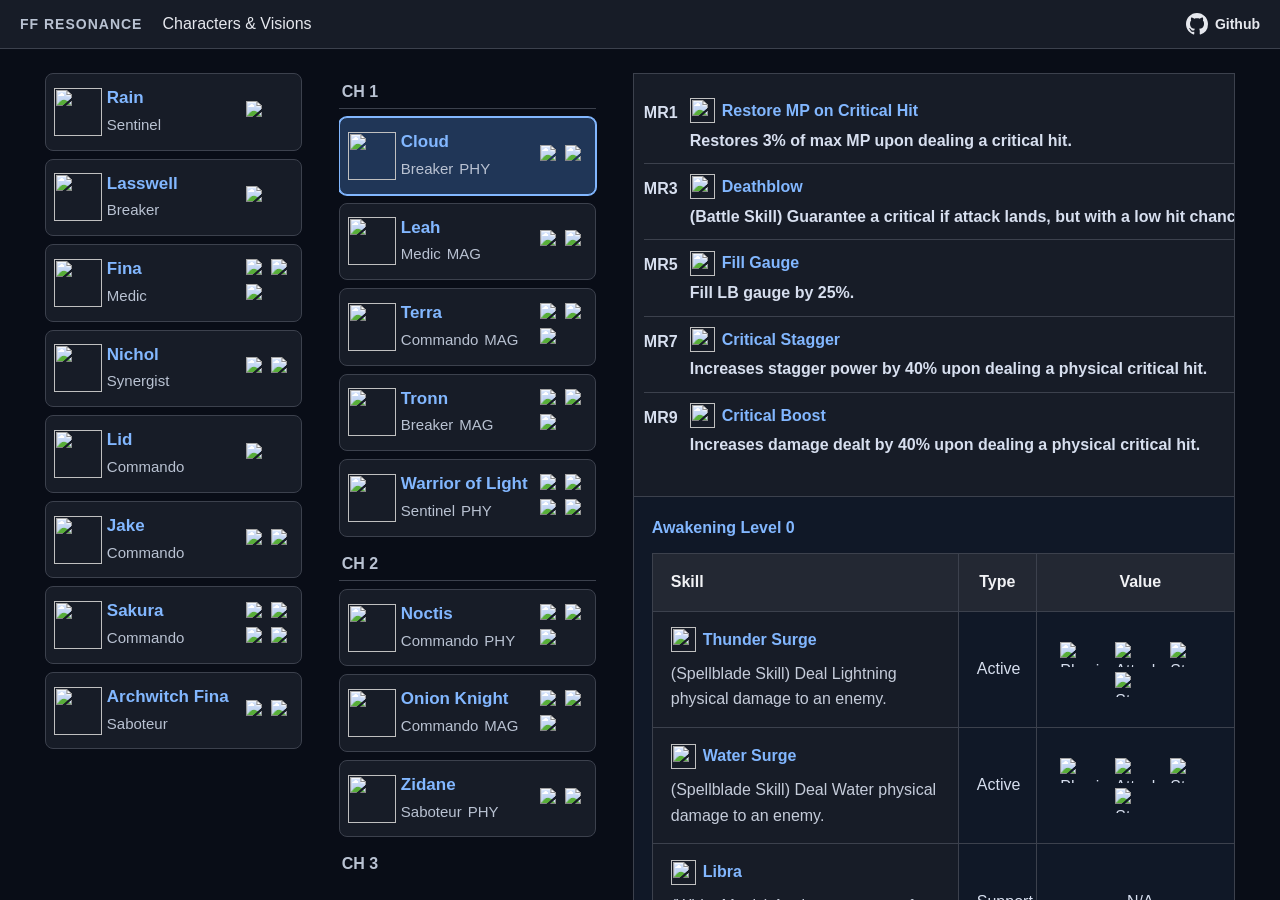
==== index.html @ 569e3e98 "Add files via upload" ====
<!DOCTYPE html><html lang="zh-Hant"><head><meta charset="utf-8"><meta name="viewport" content="width=device-width,initial-scale=1"><title>FF Resonance｜Characters &amp; Visions</title><style>:root{color-scheme:dark}*{box-sizing:border-box}html,body{height:100%;margin:0;background:#090d17;color:#e6e8ee;font:16px/1.5 Arial,"Microsoft JhengHei",sans-serif}body{display:flex;flex-direction:column;overflow:hidden}.page-nav{display:flex;align-items:center;gap:20px;padding:12px 20px;border-bottom:1px solid #3c414d;background:#171c27;flex-shrink:0}.brand{font-size:14px;font-weight:700;letter-spacing:1px;color:#b9c2d2}.page-label{font-size:16px}.github-link{display:inline-flex;align-items:center;gap:7px;margin-left:auto;color:#e6e8ee;text-decoration:none;white-space:nowrap;font-size:14px;font-weight:600}.github-link:hover{color:#fff;text-decoration:underline}.github-link:focus-visible{outline:2px solid #a9c7ff;outline-offset:5px;border-radius:3px}.github-link svg{width:22px;height:22px;flex-shrink:0}@media(max-width:480px){.page-nav{gap:10px;padding:10px 12px}.brand{font-size:11px}.page-label{font-size:12px}.github-link{font-size:12px;gap:5px}}.page-content{flex:1;min-height:0}.page-frame{display:block;width:100%;height:100%;border:0}</style></head><body><nav class="page-nav" aria-label="頁面標題"><span class="brand">FF RESONANCE</span><span class="page-label">Characters &amp; Visions</span><a class="github-link" href="https://github.com/kaku1130/FF-Resonance" target="_blank" rel="noopener noreferrer"><svg viewBox="0 0 16 16" fill="currentColor" aria-hidden="true" focusable="false"><path d="M8 0C3.58 0 0 3.58 0 8c0 3.54 2.29 6.53 5.47 7.59.4.07.55-.17.55-.38 0-.19-.01-.82-.01-1.49-2.01.37-2.53-.49-2.69-.94-.09-.23-.48-.94-.82-1.13-.28-.15-.68-.52-.01-.53.63-.01 1.08.58 1.23.82.72 1.21 1.87.87 2.33.66.07-.52.28-.87.51-1.07-1.78-.2-3.64-.89-3.64-3.95 0-.87.31-1.59.82-2.15-.08-.2-.36-1.02.08-2.12 0 0 .67-.21 2.2.82.64-.18 1.32-.27 2-.27s1.36.09 2 .27c1.53-1.04 2.2-.82 2.2-.82.44 1.1.16 1.92.08 2.12.51.56.82 1.27.82 2.15 0 3.07-1.87 3.75-3.65 3.95.29.25.54.73.54 1.48 0 1.07-.01 1.93-.01 2.2 0 .21.15.46.55.38A8.013 8.013 0 0 0 16 8c0-4.42-3.58-8-8-8z"/></svg><span>Github</span></a></nav><main class="page-content"><iframe class="page-frame" title="Characters &amp; Visions" srcdoc="&lt;!DOCTYPE html&gt;
&lt;html lang=&quot;zh-Hant&quot;&gt;
&lt;head&gt;
  &lt;meta charset=&quot;utf-8&quot;&gt;
  &lt;meta name=&quot;viewport&quot; content=&quot;width=device-width, initial-scale=1&quot;&gt;
  &lt;title&gt;Visions&lt;/title&gt;
  &lt;style&gt;
    :root { color-scheme: dark; --bg: #090d17; --panel: #171c27; --line: #3c414d; --text: #e6e8ee; --blue: #82b7ff; }
    * { box-sizing: border-box; }
    body { margin: 0; padding: 0 20px 48px; font: 15px/1.65 Arial, &quot;Microsoft JhengHei&quot;, sans-serif; color: var(--text); background: var(--bg); }
    body::before { content: &quot;FINAL FANTASY RESONANCE&quot;; display: block; margin: 0 -20px 32px; padding: 15px max(20px, calc((100vw - 1000px) / 2)); border-bottom: 1px solid var(--line); font-size: 13px; font-weight: 700; letter-spacing: 1.5px; color: #c2c9d7; }
    main { max-width: 1000px; margin: auto; }
    h1 { font-size: 30px; line-height: 1.3; margin: 0 0 28px; color: #f4f5f8; }
    h2 { margin: 0 0 20px; padding: 10px 12px; font-size: 20px; border-bottom: 2px solid #446bcb; background: linear-gradient(90deg, #202838, #101521); }
    .table-wrap { overflow-x: auto; border: 1px solid var(--line); }
    table { width: 100%; border-collapse: collapse; text-align: left; }
    th, td { padding: 15px 18px; border-right: 1px solid var(--line); border-bottom: 1px solid var(--line); }
    th { background: #232833; color: #f1f2f5; font-weight: 700; text-align: center; }
    td:first-child { background: var(--panel); font-weight: 700; width: 24%; }
    td:nth-child(2) { width: 17%; }
    td:last-child { text-align: center; color: #d7dfef; }
    th:last-child, td:last-child { border-right: 0; white-space: nowrap; }
    tbody tr:last-child td { border-bottom: 0; }
    tbody tr:hover td { background: #1e293d; }
    a { color: var(--blue); text-decoration: none; text-underline-offset: 3px; }
    a:hover { text-decoration: underline; color: #bad7ff; }
    a:focus-visible { outline: 2px solid var(--blue); outline-offset: 4px; }
    @media (max-width: 640px) { body { padding-right: 14px; padding-left: 14px; } body::before { margin-right: -14px; margin-left: -14px; font-size: 11px; } h1 { font-size: 26px; } th, td { padding: 12px; } table { min-width: 650px; } }
    .elements { display: flex; flex-wrap: wrap; gap: 8px 14px; }
    .element { display: inline-flex; align-items: center; gap: 5px; white-space: nowrap; }
    .element img { width: 24px; height: 24px; object-fit: contain; }
    .vision { display: inline-flex; align-items: center; gap: 12px; }
    .vision-icon { width: 48px; height: 48px; object-fit: contain; flex: 0 0 48px; }

    .mastery-section { margin-top: 36px; }
    .mastery-section h2 { margin-bottom: 18px; }
    .mastery { margin: 12px 0; border: 1px solid var(--line); background: var(--bg); }
    .mastery summary { padding: 14px 18px; cursor: pointer; font-weight: 700; background: var(--panel); color: var(--blue); }
    .mastery summary span { color: #b9c2d2; font-size: 12px; margin-left: 12px; font-weight: 400; }
    .mastery[open] summary { border-bottom: 1px solid var(--line); }
    .mastery .table-wrap { border: 0; }
    .mastery-table td:first-child { width: 12%; white-space: nowrap; text-align: center; }
    .mastery-table td:nth-child(2) { width: 73%; }
    .mastery-table td:last-child { width: 15%; }
    .mastery-table tbody tr td { border-top: 0; }
    .mastery-table tbody tr:hover td { background: #1e293d; }
    @media (max-width: 640px) { .mastery summary span { display: block; margin-left: 18px; } .mastery-table { min-width: 560px; } }
    .vision-copy { display: flex; flex-direction: column; gap: 4px; }
    .vision-description { color: #b9c2d2; font-size: 12px; line-height: 1.5; font-weight: 400; }
    .role-copy { display: flex; flex-direction: column; gap: 4px; }

    .mastery-trigger, .panel-close { border: 1px solid #5274b0; border-radius: 4px; background: #1c2b46; color: var(--blue); padding: 8px 12px; font: inherit; cursor: pointer; }
    .mastery-trigger:hover, .panel-close:hover { background: #2b4168; }
    .mastery-trigger:focus-visible, .panel-close:focus-visible { outline: 2px solid var(--blue); outline-offset: 3px; }
    .chapter-start &gt; td { border-top: 2px solid #5879bd; }
    .mastery-row[hidden] { display: none; }
    .mastery-row &gt; td { padding: 18px; background: #101827; white-space: normal; text-align: left; }
    .inline-mastery h3 { margin: 0 0 12px; font-size: 16px; color: var(--blue); }
    .inline-mastery .mastery-table { min-width: 560px; }
    .inline-mastery .mastery-table td { font-weight: 400; }
    .inline-mastery .mastery-table td:first-child { font-weight: 700; }
    .vision-row:has(.mastery-trigger[aria-expanded=&quot;true&quot;]) &gt; td { background: #1c2940; }
    .mastery-table td:nth-child(2) &gt; a { display: block; margin-bottom: 4px; font-weight: 700; }

    .skills-trigger { border: 1px solid #5274b0; border-radius: 4px; background: #1c2b46; color: var(--blue); padding: 8px 12px; font: inherit; cursor: pointer; white-space: nowrap; }
    .skills-trigger:hover { background: #2b4168; }
    .skills-trigger:focus-visible { outline: 2px solid var(--blue); outline-offset: 3px; }
    .skills-row[hidden] { display: none; }
    .skills-row &gt; td { padding: 18px; background: #101827; text-align: left; white-space: normal; }
    .awakening-level + .awakening-level { margin-top: 24px; }
    .awakening-level h4 { margin: 0 0 12px; color: var(--blue); font-size: 16px; }
    .skills-table { min-width: 650px; table-layout: fixed; }
    .skills-table th:first-child, .skills-table td:first-child { width: 47%; text-align: left; }
    .skills-table th:nth-child(2), .skills-table td:nth-child(2) { width: 12%; text-align: center; }
    .skills-table th:nth-child(3) { width: 32%; }
    .skills-table th:last-child { width: 9%; }
    .skills-table td { font-weight: 400; white-space: normal; }
    .skills-table td:first-child &gt; a { display: block; font-weight: 700; margin-bottom: 4px; }
    .skill-description { color: #c5ccda; font-size: 13px; line-height: 1.6; }
    .skill-values { display: flex; align-items: center; justify-content: center; gap: 5px; flex-wrap: wrap; }
    .skill-value-icon { max-width: 50px; max-height: 25px; object-fit: contain; }
    .skills-table tbody tr td { border-top: 0; }
    .vision-row:has(.skills-trigger[aria-expanded=&quot;true&quot;]) &gt; td { background: #1c2940; }
    .skills-table td:first-child &gt; a { display: inline-flex; align-items: center; gap: 7px; }
    .skill-icon { width: 25px; height: 25px; object-fit: contain; flex: 0 0 25px; }
    .mastery-table td:nth-child(2) &gt; a { display: flex; align-items: center; gap: 7px; }
    .mr-skill-icon { width: 25px; height: 25px; object-fit: contain; flex: 0 0 25px; }
    .mastery-trigger { white-space: nowrap; }
    .tooltip-target { position: relative; display: inline-flex; align-items: center; cursor: help; }
    .tooltip { position: absolute; z-index: 20; bottom: calc(100% + 10px); left: 50%; transform: translateX(-50%); width: max-content; max-width: 280px; padding: 10px 14px; border: 1px solid #6689c5; border-radius: 6px; background: #24324b; color: #f4f7ff; font-size: 16px; line-height: 1.6; font-weight: 400; text-align: left; white-space: normal; box-shadow: 0 6px 20px #0008; visibility: hidden; opacity: 0; pointer-events: none; }
    .tooltip-target:hover &gt; .tooltip, .tooltip-target:focus &gt; .tooltip { visibility: visible; opacity: 1; }
    .tooltip-target:focus-visible { outline: 2px solid var(--blue); outline-offset: 4px; }
    .tooltip-target:hover &gt; .tooltip, .tooltip-target:focus &gt; .tooltip { visibility: hidden; opacity: 0; }
    .floating-tooltip { position: fixed; z-index: 100; max-width: min(280px, calc(100vw - 24px)); padding: 10px 14px; border: 1px solid #6689c5; border-radius: 6px; background: #24324b; color: #f4f7ff; font: 16px/1.6 Arial, &quot;Microsoft JhengHei&quot;, sans-serif; box-shadow: 0 6px 20px #0008; pointer-events: none; }
    .mr9-summary { min-width: 190px; max-width: 280px; margin-bottom: 12px; font-size: 13px; line-height: 1.6; white-space: normal; }
    .mr9-summary &gt; strong { font-size: 13px; color: #d7dfef; }
    .mr9-summary &gt; a { display: flex; align-items: center; gap: 7px; margin: 5px 0; font-weight: 700; }
    .vision-row &gt; td:nth-child(5) { text-align: left; }
    .vision-row &gt; td:first-child, .vision-row &gt; td:nth-child(2) { width: 1%; white-space: nowrap; }
    .vision-row .vision, .vision-row .vision-name, .vision-row .role-tooltip { white-space: nowrap; }
    .vision-row &gt; td:nth-child(5) { text-align: center; width: 1%; white-space: nowrap; }
    .vision-row &gt; td:nth-child(6) { text-align: left; }
    .mr9-summary { margin-bottom: 0; }
    .vision-row &gt; td:nth-child(5) { text-align: left; width: auto; white-space: normal; }
    .vision-row &gt; td:nth-child(6) { text-align: center; }
    .mr-summaries { min-width: 260px; max-width: 400px; margin-bottom: 14px; }
    .mr-summary { display: grid; grid-template-columns: 38px minmax(0, 1fr); gap: 8px; padding: 10px 0; font-size: 13px; line-height: 1.6; }
    .mr-summary + .mr-summary { border-top: 1px solid var(--line); }
    .mr-label { color: #d7dfef; padding-top: 2px; }
    .mr-summary-content &gt; a { display: flex; align-items: center; gap: 7px; margin-bottom: 4px; font-weight: 700; }
    .vision-row &gt; td:first-child { width: 1%; padding: 14px 10px; text-align: center; white-space: normal; }
    .vision-row .vision { flex-direction: column; gap: 6px; width: 100px; white-space: normal; text-align: center; }
    .vision-row .vision-name { white-space: normal; overflow-wrap: normal; line-height: 1.4; }
    .vision-row &gt; td:nth-child(5) { width: 100%; }
    .mr-summaries { max-width: none; }
    .vision-role { margin-top: 7px; color: #c1cbe0; font-size: 13px; text-align: center; }
    .vision-row &gt; td:nth-child(2) { width: auto; white-space: normal; }
    .vision-row &gt; td:nth-child(3) { width: 1%; white-space: nowrap; text-align: center; }
    .vision-row &gt; td:nth-child(4) { width: 100%; white-space: normal; text-align: left; }
    .vision-row &gt; td:nth-child(5) { width: 1%; white-space: nowrap; text-align: center; }
    main &gt; .table-wrap { overflow: visible; }
    main &gt; .table-wrap &gt; table &gt; thead { position: sticky; top: 0; z-index: 30; }
    main &gt; .table-wrap &gt; table &gt; thead &gt; tr &gt; th { box-shadow: 0 1px 0 var(--line); }
    .vision-row &gt; td:nth-child(2) { text-align: center; }
    .vision-row &gt; td:nth-child(2) .elements { justify-content: center; }
    .vision-row &gt; td:nth-child(2) { width: 1%; white-space: nowrap; }
    .vision-row &gt; td:nth-child(2) .elements { flex-wrap: nowrap; width: max-content; margin-inline: auto; }
    body { font-size: 17px; }
    main { width: 80%; max-width: none; }
    h1 { font-size: 34px; }
    .vision-role { font-size: 15px; }
    .mr-summary, .mr-label, .mr9-summary { font-size: 16px; }
    .skill-description { font-size: 16px; }
    .inline-mastery h3, .awakening-level h4 { font-size: 19px; }
    .floating-tooltip, .tooltip { font-size: 18px; }
    @media (max-width: 640px) { main { width: 100%; } h1 { font-size: 30px; } }
    body, h1, h2, h3, h4, th, td, button, .vision-role, .vision-description,
    .mr-summary, .mr-label, .mr9-summary, .skill-description,
    .inline-mastery h3, .awakening-level h4, .floating-tooltip, .tooltip { font-size: 16px; }
    body::before { font-size: 16px; }
    body::before { display: none; }
    main { padding-top: 20px; }
  /* Combine element icons and the skills toggle in one column. */
.vision-row &gt; td:nth-child(2){width:1%;white-space:nowrap;text-align:center}
.vision-row &gt; td:nth-child(2) .skills-trigger{display:block;margin:10px auto 0}
.vision-row &gt; td:nth-child(3){width:100%;white-space:normal;text-align:left}
.vision-row &gt; td:nth-child(4){width:1%;white-space:nowrap;text-align:center}
.vision-identity{display:grid;grid-template-columns:48px minmax(0,1fr);column-gap:12px;row-gap:4px;align-items:center;min-width:200px}
.vision-identity .vision{display:contents}
.vision-identity .vision-icon{grid-column:1;grid-row:1 / 3;align-self:center}
.vision-identity .vision-copy{grid-column:2;grid-row:1;align-self:end}
.vision-identity .vision-role{grid-column:2;grid-row:2;align-self:start;text-align:left;margin:0}
.vision-row &gt; td:first-child{width:240px;min-width:240px;white-space:nowrap}
.vision-row &gt; td:nth-child(3){width:auto;white-space:normal;text-align:left}
/* Align both text lines to the same left edge beside the portrait. */
.vision-identity .vision-copy,.vision-identity .vision-role{justify-self:stretch;text-align:left;margin-left:0;padding-left:0}
.vision-identity .vision-copy{align-items:flex-start}
.vision-identity .vision-name,.vision-identity .role-tooltip{display:block;text-align:left;margin-left:0;padding-left:0}
/* Show Resonance damage type beneath the name and role. */
.vision-identity .vision-icon{grid-row:1 / 4}
.vision-identity .vision-damage-type{grid-column:2;grid-row:3;justify-self:start;text-align:left;font-size:13px;font-weight:700;line-height:1.4;color:#b9c2d2}
/* Every Vision selector beside the selected Vision&#39;s existing data. */
[hidden]{display:none!important}
.visions-layout{display:grid;grid-template-columns:270px minmax(0,1fr);gap:24px;align-items:start;width:90%;padding-top:24px}
.visions-sidebar{position:sticky;top:24px;max-height:80vh;overflow-y:auto;padding-right:8px}
.visions-sidebar h2{margin:0 0 14px;font-size:20px}
.vision-options{display:grid;gap:8px}
.vision-option{display:flex;align-items:center;gap:12px;width:100%;padding:10px;border:1px solid var(--line);border-radius:8px;background:#171c27;color:var(--text);text-align:left;cursor:pointer;font:inherit}
.vision-option img{width:48px;height:48px;object-fit:contain;flex:0 0 48px}
.vision-option-copy{display:flex;flex-direction:column;gap:3px;min-width:0}
.vision-option-name{font-size:16px;font-weight:700}
.vision-option-meta{font-size:12px;color:#b9c2d2}
.vision-option:hover{background:#24324a}
.vision-option[aria-pressed=&quot;true&quot;]{background:#203657;border-color:#82b7ff;box-shadow:0 0 0 1px #82b7ff}
.vision-option:focus-visible{outline:2px solid #82b7ff;outline-offset:2px}
.visions-layout &gt; .table-wrap{min-width:0;height:80vh;overflow:auto;isolation:isolate}
.visions-layout &gt; .table-wrap &gt; table &gt; thead{position:sticky;top:0;z-index:30}
.visions-layout .chapter-start &gt; td{border-top:1px solid var(--line)}
@media(max-width:900px){.visions-layout{width:96%;grid-template-columns:220px minmax(0,1fr);gap:16px}.vision-option{gap:8px;padding:8px}.vision-option-name{font-size:14px}}
@media(max-width:600px){.visions-layout{grid-template-columns:minmax(0,1fr)}.visions-sidebar{position:static;max-height:240px}.vision-options{grid-template-columns:repeat(2,minmax(0,1fr))}.vision-option{min-width:0}.vision-option-name{overflow-wrap:anywhere}.vision-option-meta{font-size:11px}}
/* Compact icon-and-name roster, sized to fit all 26 choices. */
.visions-layout{grid-template-columns:340px minmax(0,1fr)}
.visions-sidebar{max-height:none;overflow:visible;padding-right:0}
.visions-sidebar h2{margin-bottom:10px;font-size:18px}
.vision-options{grid-template-columns:repeat(2,minmax(0,1fr));gap:5px}
.vision-option{min-width:0;min-height:0;height:clamp(30px,calc((100dvh - 112px) / 13 - 5px),48px);padding:4px 6px;gap:6px;border-radius:5px}
.vision-option img{width:28px;height:28px;flex:0 0 28px}
.vision-option-copy{min-width:0}
.vision-option-name{font-size:12px;line-height:1.2;overflow-wrap:normal}
@media(max-width:1100px){.visions-layout{width:96%;grid-template-columns:300px minmax(0,1fr);gap:16px}.vision-option{padding:3px 4px;gap:5px}.vision-option img{width:24px;height:24px;flex-basis:24px}.vision-option-name{font-size:11px}}
@media(max-height:600px) and (min-width:901px){.visions-layout{grid-template-columns:450px minmax(0,1fr)}.vision-options{grid-template-columns:repeat(3,minmax(0,1fr))}.vision-option{height:clamp(28px,calc((100dvh - 112px) / 9 - 5px),42px)}}
@media(max-width:600px){.visions-layout{grid-template-columns:minmax(0,1fr)}.visions-sidebar{position:static;max-height:none;overflow:visible}.vision-options{grid-template-columns:repeat(3,minmax(0,1fr))}.vision-option{height:38px}.vision-option img{width:22px;height:22px;flex-basis:22px}.vision-option-name{font-size:10px;overflow-wrap:anywhere}}

/* Copy each Vision&#39;s skill icons beneath its name in the compact menu. */
.vision-option-copy{gap:3px}.vision-option-skill-icons{display:flex;align-items:center;gap:3px;flex-wrap:nowrap;min-height:14px}.vision-option .vision-option-skill-icons img{width:14px;height:14px;flex:0 0 14px;object-fit:contain}.vision-option{height:clamp(38px,calc((100dvh - 92px) / 13 - 5px),50px)}@media(max-width:600px){.vision-option{height:44px}.vision-option .vision-option-skill-icons img{width:12px;height:12px;flex-basis:12px}}

/* Group Vision choices by their recorded chapter number. */
.visions-layout{grid-template-columns:420px minmax(0,1fr)}.vision-options{grid-template-columns:repeat(3,minmax(0,1fr));gap:4px}.vision-chapter-heading{grid-column:1 / -1;margin:3px 0 0;padding:1px 3px;font-size:11px;line-height:1.3;color:#b9c2d2;border-bottom:1px solid var(--line)}.vision-option{height:clamp(34px,calc((100dvh - 230px) / 10 - 4px),44px);padding:3px 4px;gap:5px}.vision-option&gt;img{width:22px;height:22px;flex-basis:22px}.vision-option-name{font-size:11px;line-height:1.15}.vision-option-copy{gap:2px}.vision-option-skill-icons{min-height:11px;gap:2px}.vision-option .vision-option-skill-icons img{width:11px;height:11px;flex-basis:11px}@media(max-width:1100px){.visions-layout{grid-template-columns:350px minmax(0,1fr)}.vision-option-name{font-size:10px}.vision-option&gt;img{width:20px;height:20px;flex-basis:20px}}@media(max-width:600px){.visions-layout{grid-template-columns:minmax(0,1fr)}.vision-option{height:42px}}

/* Alphabetical Vision menu carries the identity previously shown in the table. */
.vision-options{grid-template-columns:repeat(3,minmax(0,1fr));gap:5px}.vision-option{height:clamp(48px,calc((100dvh - 72px) / 9 - 5px),62px);padding:4px;gap:5px}.vision-option-copy{gap:3px}.vision-option-name{color:#82b7ff;font-size:12px;line-height:1.2;text-decoration:none}.vision-option-name:hover{text-decoration:underline}.vision-option-details{display:flex;align-items:center;flex-wrap:wrap;gap:2px 5px;font-size:10px;line-height:1.2;color:#b9c2d2}.vision-option-skill-icons{min-height:11px}.vision-row&gt;td:first-child{width:1%;min-width:0;white-space:nowrap;text-align:center}.vision-row&gt;td:first-child .elements{justify-content:center;flex-wrap:nowrap;width:max-content;margin-inline:auto}.vision-row&gt;td:first-child .skills-trigger{display:block;margin:10px auto 0}.vision-row&gt;td:nth-child(2){width:auto;min-width:0;white-space:normal;text-align:left}@media(max-width:1100px){.vision-option-name{font-size:11px}.vision-option-details{font-size:9px}}@media(max-width:600px){.vision-option{height:58px}}

/* Static character reference beside the interactive Vision selector. */
.visions-layout{grid-template-columns:220px 420px minmax(0,1fr);width:96%;gap:18px}.static-characters-sidebar{position:sticky;top:24px;min-width:0}.static-character-options{display:grid;gap:8px}.static-character-option{display:grid;grid-template-columns:36px minmax(0,1fr) auto;align-items:center;gap:7px;padding:10px 7px;border:1px solid var(--line);border-radius:8px;background:#171c27;color:var(--text);cursor:default}.static-character-option&gt;img{width:36px;height:36px;object-fit:contain}.static-character-option .character-copy{display:flex;flex-direction:column;gap:3px;min-width:0}.static-character-option .character-name{font-size:14px;font-weight:700;color:var(--text);line-height:1.3}.static-character-option .character-role{font-size:11px;color:#b9c2d2}.static-character-option .option-active-skills{display:grid;grid-template-columns:repeat(2,18px);gap:3px}.static-character-option .option-skill-icon{width:18px;height:18px;object-fit:contain}@media(max-width:1300px){.visions-layout{grid-template-columns:190px 350px minmax(0,1fr);gap:12px}.static-character-option{grid-template-columns:28px minmax(0,1fr) auto;gap:5px;padding:8px 5px}.static-character-option&gt;img{width:28px;height:28px}.static-character-option .character-name{font-size:12px}.static-character-option .option-active-skills{grid-template-columns:repeat(2,14px)}.static-character-option .option-skill-icon{width:14px;height:14px}}@media(max-width:900px){.visions-layout{grid-template-columns:170px minmax(0,1fr)}.static-characters-sidebar{grid-column:1;grid-row:1 / 3}.visions-sidebar{grid-column:2;position:static}.visions-layout&gt;.table-wrap{grid-column:2}.vision-options{grid-template-columns:repeat(3,minmax(0,1fr))}}@media(max-width:600px){.visions-layout{grid-template-columns:minmax(0,1fr)}.static-characters-sidebar{position:static;grid-column:auto;grid-row:auto}.static-character-options{grid-template-columns:repeat(2,minmax(0,1fr))}.visions-sidebar,.visions-layout&gt;.table-wrap{grid-column:auto}}

/* Chapter groups, alphabetically ordered within each group. */
.vision-chapter-heading{grid-column:1 / -1;margin:3px 0 0;padding:1px 3px;font-size:11px;line-height:1.3;color:#b9c2d2;border-bottom:1px solid var(--line)}.vision-option{height:clamp(46px,calc((100dvh - 235px) / 10 - 4px),56px)}

/* Two options per row and content-sized detail table. */
.vision-options{grid-template-columns:repeat(2,minmax(0,1fr))}.visions-layout&gt;.table-wrap{height:auto;max-height:none;overflow:auto;align-self:start}
/* Scroll the Vision selector independently without moving the details. */
.visions-layout&gt;.visions-sidebar{position:sticky;top:24px;max-height:calc(100dvh - 48px);overflow-y:auto;overflow-x:hidden;overscroll-behavior-y:contain;scrollbar-gutter:stable;padding-right:6px}
@media(max-width:600px){.visions-layout&gt;.visions-sidebar{position:static;max-height:50dvh}}
.visions-layout .vision-options{grid-template-columns:minmax(0,1fr)}
/* Match both reference menus to the detail table&#39;s 16px text. */
.visions-layout .static-character-option .character-name,.visions-layout .static-character-option .character-role,.visions-layout .vision-option-name,.visions-layout .vision-option-details,.visions-layout .vision-chapter-heading{font-size:16px;line-height:1.5}
.visions-layout .static-character-option,.visions-layout .vision-option{height:auto;min-height:64px;padding:8px}
.visions-layout .vision-option-copy{gap:4px}
.visions-layout .vision-option-name{overflow-wrap:anywhere}
.visions-layout .vision-chapter-heading{padding:4px 3px}/* Put menu artwork to the right; match table portrait/skill icon sizes. */
.visions-layout .static-character-option,.visions-layout .vision-option{display:grid;grid-template-columns:minmax(0,1fr) 25px auto;gap:6px;align-items:center}
.visions-layout .static-character-option .character-copy{grid-column:1;grid-row:1;min-width:0}
.visions-layout .static-character-option&gt;img{grid-column:2;grid-row:1;width:25px;height:25px;object-fit:contain}
.visions-layout .static-character-option .option-active-skills{grid-column:3;grid-row:1;display:grid;grid-template-columns:repeat(2,24px);gap:3px}
.visions-layout .static-character-option .option-skill-icon{width:24px;height:24px;object-fit:contain}
.visions-layout .vision-option-copy{display:contents}
.visions-layout .vision-option-name{grid-column:1;grid-row:1;min-width:0}
.visions-layout .vision-option-details{grid-column:1;grid-row:2}
.visions-layout .vision-option&gt;img{grid-column:2;grid-row:1 / 3;width:25px;height:25px;object-fit:contain}
.visions-layout .vision-option-skill-icons{grid-column:3;grid-row:1 / 3;display:grid;grid-template-columns:repeat(2,24px);gap:3px;align-items:center}
.visions-layout .vision-option .vision-option-skill-icons img{width:24px;height:24px;object-fit:contain;flex-basis:24px}
/* Restore Vision portraits on the left and show two choices per row. */
.visions-layout .vision-options{grid-template-columns:repeat(2,minmax(0,1fr))}.visions-layout .vision-option{grid-template-columns:25px minmax(0,1fr);gap:4px 7px;min-height:86px}.visions-layout .vision-option&gt;img{grid-column:1;grid-row:1 / 4}.visions-layout .vision-option-name{grid-column:2;grid-row:1}.visions-layout .vision-option-details{grid-column:2;grid-row:2}.visions-layout .vision-option-skill-icons{grid-column:2;grid-row:3;display:flex;flex-wrap:wrap;gap:3px}.vision-row&gt;td:first-child{width:auto;min-width:0;white-space:normal;text-align:left}.vision-skills-control{margin-top:12px}.vision-skills-control .skills-trigger{display:inline-block;margin:0}
/* Restore the Characters page&#39;s portrait / text / skill-icons arrangement. */
.visions-layout .static-character-option{grid-template-columns:36px minmax(0,1fr) auto;gap:7px}
.visions-layout .static-character-option&gt;img{grid-column:1;grid-row:1;width:36px;height:36px;object-fit:contain}
.visions-layout .static-character-option .character-copy{grid-column:2;grid-row:1;display:flex;flex-direction:column;gap:3px;min-width:0}
.visions-layout .static-character-option .option-active-skills{grid-column:3;grid-row:1}/* Match the Characters menu&#39;s exact dimensions and typography, without actions. */
.visions-layout{grid-template-columns:280px 420px minmax(0,1fr)}
.visions-layout .static-characters-sidebar{position:sticky;top:24px;max-height:calc(100vh - 48px);overflow-y:auto;padding:0 8px 0 0;scrollbar-gutter:stable}
.visions-layout .static-character-options{display:grid;grid-template-columns:1fr;gap:8px}
.visions-layout .static-character-option{display:grid;grid-template-columns:44px minmax(0,1fr) auto;align-items:center;gap:9px;padding:12px 8px;border:1px solid #3c414d;border-radius:8px;background:#171c27;color:#e6e8ee;text-align:left;font:15px/1.65 Arial,&quot;Microsoft JhengHei&quot;,sans-serif;height:100%;min-height:0;cursor:default}
.visions-layout .static-character-option&gt;img{grid-column:1;grid-row:1;width:48px;height:48px;object-fit:contain}
.visions-layout .static-character-option .character-copy{grid-column:2;grid-row:1;display:flex;flex-direction:column;gap:3px;min-width:0}
.visions-layout .static-character-option .character-name{font-size:17px;font-weight:700;line-height:1.4;overflow-wrap:anywhere;color:#82b7ff}
.visions-layout .static-character-option .character-role{font-size:15px;line-height:1.65;color:#b9c2d2}
.visions-layout .static-character-option .option-active-skills{grid-column:3;grid-row:1;display:grid;grid-template-columns:repeat(2,22px);justify-content:end;gap:3px;margin:0;width:auto}
.visions-layout .static-character-option .option-skill-icon{width:22px;height:22px;object-fit:contain;flex:0 0 22px}
@media(max-width:1300px){.visions-layout{grid-template-columns:280px 350px minmax(0,1fr)}}
@media(max-width:900px){.visions-layout{grid-template-columns:240px minmax(0,1fr)}.visions-layout .static-characters-sidebar{top:16px;max-height:calc(100vh - 32px)}.visions-layout .static-character-option{grid-template-columns:40px minmax(0,1fr) auto;gap:6px}.visions-layout .static-character-option&gt;img{width:40px;height:40px}.visions-layout .static-character-option .character-name{font-size:16px}.visions-layout .static-character-option .character-role{font-size:14px}}
@media(max-width:700px){.visions-layout .static-character-option{grid-template-columns:32px minmax(0,1fr) auto}.visions-layout .static-character-option .option-active-skills{grid-template-columns:repeat(2,18px)}.visions-layout .static-character-option .option-skill-icon{width:18px;height:18px;flex-basis:18px}}
@media(max-width:600px){.visions-layout{grid-template-columns:minmax(0,1fr)}.visions-layout .static-characters-sidebar{position:static;max-height:none;padding:0}.visions-layout .static-character-options{grid-template-columns:repeat(2,minmax(0,1fr))}}/* Match Vision cards to the adjacent character cards. */
.visions-layout .vision-option{display:grid;grid-template-columns:44px minmax(0,1fr) auto;align-items:center;gap:9px;padding:12px 8px;border:1px solid #3c414d;border-radius:8px;background:#171c27;color:#e6e8ee;text-align:left;font:15px/1.65 Arial,&quot;Microsoft JhengHei&quot;,sans-serif;height:100%;min-height:0;cursor:pointer}
.visions-layout .vision-option&gt;img{grid-column:1;grid-row:1 / 3;width:48px;height:48px;object-fit:contain}
.visions-layout .vision-option-name{grid-column:2;grid-row:1;align-self:end;font-size:17px;font-weight:700;line-height:1.4;color:#82b7ff;overflow-wrap:anywhere}
.visions-layout .vision-option-details{grid-column:2;grid-row:2;align-self:start;display:flex;flex-wrap:wrap;gap:3px 6px;font-size:15px;line-height:1.65;color:#b9c2d2}
.visions-layout .vision-option-skill-icons{grid-column:3;grid-row:1 / 3;display:grid;grid-template-columns:repeat(2,22px);justify-content:end;gap:3px;margin:0;width:auto}
.visions-layout .vision-option .vision-option-skill-icons img{width:22px;height:22px;object-fit:contain;flex:0 0 22px}
.visions-layout .vision-option:hover{background:#24324a}
.visions-layout .vision-option[aria-pressed=&quot;true&quot;]{border-color:#82b7ff;background:#203657;box-shadow:0 0 0 1px #82b7ff}
@media(max-width:900px){.visions-layout .vision-option{grid-template-columns:40px minmax(0,1fr) auto;gap:6px}.visions-layout .vision-option&gt;img{width:40px;height:40px}.visions-layout .vision-option-name{font-size:16px}.visions-layout .vision-option-details{font-size:14px}}
@media(max-width:700px){.visions-layout .vision-option{grid-template-columns:32px minmax(0,1fr) auto}.visions-layout .vision-option-skill-icons{grid-template-columns:repeat(2,18px)}.visions-layout .vision-option .vision-option-skill-icons img{width:18px;height:18px;flex-basis:18px}}
/* Characters and Visions share the right-side detail area. */
.merged-character-detail{display:block;width:100%;height:calc(100dvh - 48px);border:0;min-width:0;background:#090d17;align-self:start;position:sticky;top:24px}.merged-character-option{cursor:pointer!important}.merged-character-option:hover{background:#24324a!important}.merged-character-option[aria-pressed=&quot;true&quot;]{background:#203657!important;border-color:#82b7ff!important;box-shadow:0 0 0 1px #82b7ff}.merged-character-option:focus-visible{outline:2px solid #82b7ff;outline-offset:2px}@media(max-width:900px){.merged-character-detail{grid-column:2;position:static}}@media(max-width:600px){.merged-character-detail{grid-column:auto}}

/* Keep the two-column Vision roster readable beside character details. */
@media(min-width:901px){.visions-layout{grid-template-columns:280px 420px minmax(0,1fr);gap:14px}}.visions-layout .vision-option-name{overflow-wrap:normal;word-break:normal}.visions-layout .vision-option-details{overflow-wrap:normal;word-break:normal}

.visions-layout .vision-option-name,.visions-layout .vision-option-name:hover{text-decoration:none}
/* Match the middle roster width and card layout to the left character roster. */
.visions-layout{grid-template-columns:280px 280px minmax(0,1fr);gap:14px}
.visions-layout .vision-options{grid-template-columns:minmax(0,1fr);gap:8px}
.visions-layout .visions-sidebar{padding:0 8px 0 0;scrollbar-gutter:stable}
.visions-layout .vision-option{grid-template-columns:44px minmax(0,1fr) auto;gap:3px 9px;padding:12px 8px;border:1px solid #3c414d;border-radius:8px;background:#171c27;min-height:0;height:100%;font:15px/1.65 Arial,&quot;Microsoft JhengHei&quot;,sans-serif}
.visions-layout .vision-option&gt;img{width:48px;height:48px;grid-column:1;grid-row:1 / 3}
.visions-layout .vision-option-name{font-size:17px;font-weight:700;line-height:1.4;grid-column:2;grid-row:1;align-self:end}
.visions-layout .vision-option-details{font-size:15px;line-height:1.65;grid-column:2;grid-row:2;align-self:start}
.visions-layout .vision-option-skill-icons{grid-column:3;grid-row:1 / 3;grid-template-columns:repeat(2,22px);gap:3px}
@media(max-width:900px){.visions-layout{grid-template-columns:240px 240px minmax(0,1fr)}.visions-layout&gt;.static-characters-sidebar{grid-column:1;grid-row:1}.visions-layout&gt;.visions-sidebar{grid-column:2;grid-row:1;position:sticky;top:16px}.visions-layout&gt;.table-wrap,.visions-layout&gt;.merged-character-detail{grid-column:3;grid-row:1}.visions-layout .vision-option{grid-template-columns:40px minmax(0,1fr) auto;gap:3px 6px}.visions-layout .vision-option&gt;img{width:40px;height:40px}.visions-layout .vision-option-name{font-size:16px}.visions-layout .vision-option-details{font-size:14px}}
@media(max-width:700px){.visions-layout .vision-option{grid-template-columns:32px minmax(0,1fr) auto}.visions-layout .vision-option-skill-icons{grid-template-columns:repeat(2,18px)}}
@media(max-width:600px){.visions-layout{grid-template-columns:minmax(0,1fr)}.visions-layout&gt;.static-characters-sidebar,.visions-layout&gt;.visions-sidebar,.visions-layout&gt;.table-wrap,.visions-layout&gt;.merged-character-detail{grid-column:1;grid-row:auto}.visions-layout&gt;.visions-sidebar{position:static}}&lt;/style&gt;
&lt;/head&gt;
&lt;body&gt;
  &lt;main class=&quot;visions-layout&quot;&gt;&lt;aside class=&quot;static-characters-sidebar&quot; aria-label=&quot;Characters&quot;&gt;&lt;div class=&quot;static-character-options&quot;&gt;&lt;div role=&quot;button&quot; tabindex=&quot;0&quot; class=&quot;static-character-option merged-character-option&quot; data-character=&quot;0&quot; aria-label=&quot;Rain&quot; title=&quot;Rain&quot; aria-pressed=&quot;false&quot; data-character-url=&quot;https://game8.co/games/Final-Fantasy-Resonance/archives/632152&quot;&gt;&lt;img src=&quot;https://img.game8.co/4643183/4475d21a363ac5b4a2a22d7aeda44ff3.png/show&quot; alt=&quot;&quot; width=&quot;60&quot; height=&quot;60&quot;&gt;&lt;span class=&quot;character-copy&quot;&gt;&lt;span class=&quot;character-name&quot;&gt;Rain&lt;/span&gt;&lt;span class=&quot;character-role&quot;&gt;Sentinel&lt;/span&gt;&lt;/span&gt;&lt;span class=&quot;option-active-skills&quot; aria-label=&quot;Active skills&quot;&gt;&lt;img class=&quot;option-skill-icon&quot; src=&quot;https://img.game8.co/4650575/e51ff95b6978971c7e1ed2589a45a0f6.png/show&quot; alt=&quot;Fire&quot; title=&quot;Fire&quot; width=&quot;28&quot; height=&quot;28&quot;&gt;&lt;/span&gt;&lt;/div&gt;
&lt;div role=&quot;button&quot; tabindex=&quot;0&quot; class=&quot;static-character-option merged-character-option&quot; data-character=&quot;1&quot; aria-label=&quot;Lasswell&quot; title=&quot;Lasswell&quot; aria-pressed=&quot;false&quot; data-character-url=&quot;https://game8.co/games/Final-Fantasy-Resonance/archives/632169&quot;&gt;&lt;img src=&quot;https://img.game8.co/4643177/efb790d05661b1864976c75c96060372.png/show&quot; alt=&quot;&quot; width=&quot;60&quot; height=&quot;60&quot;&gt;&lt;span class=&quot;character-copy&quot;&gt;&lt;span class=&quot;character-name&quot;&gt;Lasswell&lt;/span&gt;&lt;span class=&quot;character-role&quot;&gt;Breaker&lt;/span&gt;&lt;/span&gt;&lt;span class=&quot;option-active-skills&quot; aria-label=&quot;Active skills&quot;&gt;&lt;img class=&quot;option-skill-icon&quot; src=&quot;https://img.game8.co/4650239/44d3554e250f8492703013b70b19618c.png/show&quot; alt=&quot;Blizzard&quot; title=&quot;Blizzard&quot; width=&quot;28&quot; height=&quot;28&quot;&gt;&lt;/span&gt;&lt;/div&gt;
&lt;div role=&quot;button&quot; tabindex=&quot;0&quot; class=&quot;static-character-option merged-character-option&quot; data-character=&quot;2&quot; aria-label=&quot;Fina&quot; title=&quot;Fina&quot; aria-pressed=&quot;false&quot; data-character-url=&quot;https://game8.co/games/Final-Fantasy-Resonance/archives/632168&quot;&gt;&lt;img src=&quot;https://img.game8.co/4643174/31cd15b61393b5e126912f6e30d0c887.png/show&quot; alt=&quot;&quot; width=&quot;60&quot; height=&quot;60&quot;&gt;&lt;span class=&quot;character-copy&quot;&gt;&lt;span class=&quot;character-name&quot;&gt;Fina&lt;/span&gt;&lt;span class=&quot;character-role&quot;&gt;Medic&lt;/span&gt;&lt;/span&gt;&lt;span class=&quot;option-active-skills&quot; aria-label=&quot;Active skills&quot;&gt;&lt;img class=&quot;option-skill-icon&quot; src=&quot;https://img.game8.co/4650240/90c2c92a458cc67dc0ca2b038ae39386.png/show&quot; alt=&quot;Shining Arrow&quot; title=&quot;Shining Arrow&quot; width=&quot;28&quot; height=&quot;28&quot;&gt;&lt;img class=&quot;option-skill-icon&quot; src=&quot;https://img.game8.co/4650247/3e4834a18f4fc98fe7f60064a0db3b75.png/show&quot; alt=&quot;Cure&quot; title=&quot;Cure&quot; width=&quot;28&quot; height=&quot;28&quot;&gt;&lt;img class=&quot;option-skill-icon&quot; src=&quot;https://img.game8.co/4650576/80bd4da685b6e92b7cd9ad41cd22a478.png/show&quot; alt=&quot;Spicy Pose&quot; title=&quot;Spicy Pose&quot; width=&quot;28&quot; height=&quot;28&quot;&gt;&lt;/span&gt;&lt;/div&gt;
&lt;div role=&quot;button&quot; tabindex=&quot;0&quot; class=&quot;static-character-option merged-character-option&quot; data-character=&quot;3&quot; aria-label=&quot;Nichol&quot; title=&quot;Nichol&quot; aria-pressed=&quot;false&quot; data-character-url=&quot;https://game8.co/games/Final-Fantasy-Resonance/archives/632729&quot;&gt;&lt;img src=&quot;https://img.game8.co/4643175/d670dcb7b2846207aa3ac05bebff5b0d.png/show&quot; alt=&quot;&quot; width=&quot;60&quot; height=&quot;60&quot;&gt;&lt;span class=&quot;character-copy&quot;&gt;&lt;span class=&quot;character-name&quot;&gt;Nichol&lt;/span&gt;&lt;span class=&quot;character-role&quot;&gt;Synergist&lt;/span&gt;&lt;/span&gt;&lt;span class=&quot;option-active-skills&quot; aria-label=&quot;Active skills&quot;&gt;&lt;img class=&quot;option-skill-icon&quot; src=&quot;https://img.game8.co/4650235/d3a128c3f665f2f6177f4ecfa46c43df.png/show&quot; alt=&quot;Water&quot; title=&quot;Water&quot; width=&quot;28&quot; height=&quot;28&quot;&gt;&lt;img class=&quot;option-skill-icon&quot; src=&quot;https://img.game8.co/4650576/80bd4da685b6e92b7cd9ad41cd22a478.png/show&quot; alt=&quot;Dispel&quot; title=&quot;Dispel&quot; width=&quot;28&quot; height=&quot;28&quot;&gt;&lt;/span&gt;&lt;/div&gt;
&lt;div role=&quot;button&quot; tabindex=&quot;0&quot; class=&quot;static-character-option merged-character-option&quot; data-character=&quot;4&quot; aria-label=&quot;Lid&quot; title=&quot;Lid&quot; aria-pressed=&quot;false&quot; data-character-url=&quot;https://game8.co/games/Final-Fantasy-Resonance/archives/632730&quot;&gt;&lt;img src=&quot;https://img.game8.co/4643179/64df0d13eb5f3465d94099b0512c6ddb.png/show&quot; alt=&quot;&quot; width=&quot;60&quot; height=&quot;60&quot;&gt;&lt;span class=&quot;character-copy&quot;&gt;&lt;span class=&quot;character-name&quot;&gt;Lid&lt;/span&gt;&lt;span class=&quot;character-role&quot;&gt;Commando&lt;/span&gt;&lt;/span&gt;&lt;span class=&quot;option-active-skills&quot; aria-label=&quot;Active skills&quot;&gt;&lt;img class=&quot;option-skill-icon&quot; src=&quot;https://img.game8.co/4650238/11482301ccf6a78b9d6412967ce77c9e.png/show&quot; alt=&quot;Mechabo Kick&quot; title=&quot;Mechabo Kick&quot; width=&quot;28&quot; height=&quot;28&quot;&gt;&lt;/span&gt;&lt;/div&gt;
&lt;div role=&quot;button&quot; tabindex=&quot;0&quot; class=&quot;static-character-option merged-character-option&quot; data-character=&quot;5&quot; aria-label=&quot;Jake&quot; title=&quot;Jake&quot; aria-pressed=&quot;false&quot; data-character-url=&quot;https://game8.co/games/Final-Fantasy-Resonance/archives/632451&quot;&gt;&lt;img src=&quot;https://img.game8.co/4643178/7257dbdc2cbef1b8347c5d6dc97a5253.png/show&quot; alt=&quot;&quot; width=&quot;60&quot; height=&quot;60&quot;&gt;&lt;span class=&quot;character-copy&quot;&gt;&lt;span class=&quot;character-name&quot;&gt;Jake&lt;/span&gt;&lt;span class=&quot;character-role&quot;&gt;Commando&lt;/span&gt;&lt;/span&gt;&lt;span class=&quot;option-active-skills&quot; aria-label=&quot;Active skills&quot;&gt;&lt;img class=&quot;option-skill-icon&quot; src=&quot;https://img.game8.co/4650236/2e048a2b36f2e71447a198d19c5a4621.png/show&quot; alt=&quot;Aero&quot; title=&quot;Aero&quot; width=&quot;28&quot; height=&quot;28&quot;&gt;&lt;img class=&quot;option-skill-icon&quot; src=&quot;https://img.game8.co/4650241/71e4ceb6bf51d7dc5f760613e230de49.png/show&quot; alt=&quot;Blitzstrahl&quot; title=&quot;Blitzstrahl&quot; width=&quot;28&quot; height=&quot;28&quot;&gt;&lt;/span&gt;&lt;/div&gt;
&lt;div role=&quot;button&quot; tabindex=&quot;0&quot; class=&quot;static-character-option merged-character-option&quot; data-character=&quot;6&quot; aria-label=&quot;Sakura&quot; title=&quot;Sakura&quot; aria-pressed=&quot;false&quot; data-character-url=&quot;https://game8.co/games/Final-Fantasy-Resonance/archives/632452&quot;&gt;&lt;img src=&quot;https://img.game8.co/4643176/d8fa24e7a818953844fb220f54ec5f41.png/show&quot; alt=&quot;&quot; width=&quot;60&quot; height=&quot;60&quot;&gt;&lt;span class=&quot;character-copy&quot;&gt;&lt;span class=&quot;character-name&quot;&gt;Sakura&lt;/span&gt;&lt;span class=&quot;character-role&quot;&gt;Commando&lt;/span&gt;&lt;/span&gt;&lt;span class=&quot;option-active-skills&quot; aria-label=&quot;Active skills&quot;&gt;&lt;img class=&quot;option-skill-icon&quot; src=&quot;https://img.game8.co/4650241/71e4ceb6bf51d7dc5f760613e230de49.png/show&quot; alt=&quot;Thunder&quot; title=&quot;Thunder&quot; width=&quot;28&quot; height=&quot;28&quot;&gt;&lt;img class=&quot;option-skill-icon&quot; src=&quot;https://img.game8.co/4650576/80bd4da685b6e92b7cd9ad41cd22a478.png/show&quot; alt=&quot;Magicide&quot; title=&quot;Magicide&quot; width=&quot;28&quot; height=&quot;28&quot;&gt;&lt;img class=&quot;option-skill-icon&quot; src=&quot;https://img.game8.co/4652175/a31c1df219647f8c67f26050f634feb3.png/show&quot; alt=&quot;Stygian Scythe&quot; title=&quot;Stygian Scythe&quot; width=&quot;28&quot; height=&quot;28&quot;&gt;&lt;img class=&quot;option-skill-icon&quot; src=&quot;https://img.game8.co/4650240/90c2c92a458cc67dc0ca2b038ae39386.png/show&quot; alt=&quot;Luminant Glim&quot; title=&quot;Luminant Glim&quot; width=&quot;28&quot; height=&quot;28&quot;&gt;&lt;/span&gt;&lt;/div&gt;
&lt;div role=&quot;button&quot; tabindex=&quot;0&quot; class=&quot;static-character-option merged-character-option&quot; data-character=&quot;7&quot; aria-label=&quot;Archwitch Fina&quot; title=&quot;Archwitch Fina&quot; aria-pressed=&quot;false&quot; data-character-url=&quot;https://game8.co/games/Final-Fantasy-Resonance/archives/632910&quot;&gt;&lt;img src=&quot;https://img.game8.co/4643173/28b113eaf7b8c42ff5b9fcb1ace8ad37.png/show&quot; alt=&quot;&quot; width=&quot;60&quot; height=&quot;60&quot;&gt;&lt;span class=&quot;character-copy&quot;&gt;&lt;span class=&quot;character-name&quot;&gt;Archwitch Fina&lt;/span&gt;&lt;span class=&quot;character-role&quot;&gt;Saboteur&lt;/span&gt;&lt;/span&gt;&lt;span class=&quot;option-active-skills&quot; aria-label=&quot;Active skills&quot;&gt;&lt;img class=&quot;option-skill-icon&quot; src=&quot;https://img.game8.co/4652175/a31c1df219647f8c67f26050f634feb3.png/show&quot; alt=&quot;Dark Pain&quot; title=&quot;Dark Pain&quot; width=&quot;28&quot; height=&quot;28&quot;&gt;&lt;img class=&quot;option-skill-icon&quot; src=&quot;https://img.game8.co/4650576/80bd4da685b6e92b7cd9ad41cd22a478.png/show&quot; alt=&quot;Deshell&quot; title=&quot;Deshell&quot; width=&quot;28&quot; height=&quot;28&quot;&gt;&lt;/span&gt;&lt;/div&gt;&lt;/div&gt;&lt;/aside&gt;&lt;aside class=&quot;visions-sidebar&quot; aria-label=&quot;Vision 選單&quot;&gt;&lt;div class=&quot;vision-options&quot;&gt;&lt;h3 class=&quot;vision-chapter-heading&quot;&gt;CH 1&lt;/h3&gt;&lt;div role=&quot;button&quot; tabindex=&quot;0&quot; class=&quot;vision-option&quot; data-vision=&quot;631943&quot; data-chapter=&quot;1&quot; aria-pressed=&quot;false&quot; aria-label=&quot;Cloud&quot; data-vision-url=&quot;https://game8.co/games/Final-Fantasy-Resonance/archives/631943&quot; title=&quot;Cloud（連按兩下開啟幻兵頁面）&quot;&gt;&lt;img src=&quot;https://ffresonance.wiki/visions/ICON_UnitFace_summon13110.webp?s=sig4&quot; alt=&quot;&quot; width=&quot;28&quot; height=&quot;28&quot;&gt;&lt;span class=&quot;vision-option-copy&quot;&gt;&lt;span class=&quot;vision-option-name&quot;&gt;Cloud&lt;/span&gt;&lt;span class=&quot;vision-option-details&quot;&gt;&lt;span&gt;Breaker&lt;/span&gt;&lt;span&gt;PHY&lt;/span&gt;&lt;/span&gt;&lt;span class=&quot;vision-option-skill-icons&quot; aria-label=&quot;Skills&quot;&gt;&lt;img src=&quot;https://img.game8.co/4650241/71e4ceb6bf51d7dc5f760613e230de49.png/show&quot; alt=&quot;Lightning&quot; title=&quot;Lightning&quot; width=&quot;14&quot; height=&quot;14&quot; loading=&quot;lazy&quot;&gt;&lt;img src=&quot;https://img.game8.co/4650235/d3a128c3f665f2f6177f4ecfa46c43df.png/show&quot; alt=&quot;Water&quot; title=&quot;Water&quot; width=&quot;14&quot; height=&quot;14&quot; loading=&quot;lazy&quot;&gt;&lt;/span&gt;&lt;/span&gt;&lt;/div&gt;
&lt;div role=&quot;button&quot; tabindex=&quot;0&quot; class=&quot;vision-option&quot; data-vision=&quot;631940&quot; data-chapter=&quot;1&quot; aria-pressed=&quot;false&quot; aria-label=&quot;Leah&quot; data-vision-url=&quot;https://game8.co/games/Final-Fantasy-Resonance/archives/631940&quot; title=&quot;Leah（連按兩下開啟幻兵頁面）&quot;&gt;&lt;img src=&quot;https://ffresonance.wiki/visions/ICON_UnitFace_summon13045.webp?s=sig4&quot; alt=&quot;&quot; width=&quot;28&quot; height=&quot;28&quot;&gt;&lt;span class=&quot;vision-option-copy&quot;&gt;&lt;span class=&quot;vision-option-name&quot;&gt;Leah&lt;/span&gt;&lt;span class=&quot;vision-option-details&quot;&gt;&lt;span&gt;Medic&lt;/span&gt;&lt;span&gt;MAG&lt;/span&gt;&lt;/span&gt;&lt;span class=&quot;vision-option-skill-icons&quot; aria-label=&quot;Skills&quot;&gt;&lt;img src=&quot;https://img.game8.co/4650240/90c2c92a458cc67dc0ca2b038ae39386.png/show&quot; alt=&quot;Light&quot; title=&quot;Light&quot; width=&quot;14&quot; height=&quot;14&quot; loading=&quot;lazy&quot;&gt;&lt;img src=&quot;https://img.game8.co/4650247/3e4834a18f4fc98fe7f60064a0db3b75.png/show&quot; alt=&quot;Recovery&quot; title=&quot;Recovery&quot; width=&quot;14&quot; height=&quot;14&quot; loading=&quot;lazy&quot;&gt;&lt;/span&gt;&lt;/span&gt;&lt;/div&gt;
&lt;div role=&quot;button&quot; tabindex=&quot;0&quot; class=&quot;vision-option&quot; data-vision=&quot;631949&quot; data-chapter=&quot;1&quot; aria-pressed=&quot;false&quot; aria-label=&quot;Terra&quot; data-vision-url=&quot;https://game8.co/games/Final-Fantasy-Resonance/archives/631949&quot; title=&quot;Terra（連按兩下開啟幻兵頁面）&quot;&gt;&lt;img src=&quot;https://ffresonance.wiki/visions/ICON_UnitFace_summon13108.webp?s=sig4&quot; alt=&quot;&quot; width=&quot;28&quot; height=&quot;28&quot;&gt;&lt;span class=&quot;vision-option-copy&quot;&gt;&lt;span class=&quot;vision-option-name&quot;&gt;Terra&lt;/span&gt;&lt;span class=&quot;vision-option-details&quot;&gt;&lt;span&gt;Commando&lt;/span&gt;&lt;span&gt;MAG&lt;/span&gt;&lt;/span&gt;&lt;span class=&quot;vision-option-skill-icons&quot; aria-label=&quot;Skills&quot;&gt;&lt;img src=&quot;https://img.game8.co/4650239/44d3554e250f8492703013b70b19618c.png/show&quot; alt=&quot;Ice&quot; title=&quot;Ice&quot; width=&quot;14&quot; height=&quot;14&quot; loading=&quot;lazy&quot;&gt;&lt;img src=&quot;https://img.game8.co/4650235/d3a128c3f665f2f6177f4ecfa46c43df.png/show&quot; alt=&quot;Water&quot; title=&quot;Water&quot; width=&quot;14&quot; height=&quot;14&quot; loading=&quot;lazy&quot;&gt;&lt;img src=&quot;https://img.game8.co/4650575/e51ff95b6978971c7e1ed2589a45a0f6.png/show&quot; alt=&quot;Fire&quot; title=&quot;Fire&quot; width=&quot;14&quot; height=&quot;14&quot; loading=&quot;lazy&quot;&gt;&lt;/span&gt;&lt;/span&gt;&lt;/div&gt;
&lt;div role=&quot;button&quot; tabindex=&quot;0&quot; class=&quot;vision-option&quot; data-vision=&quot;631941&quot; data-chapter=&quot;1&quot; aria-pressed=&quot;false&quot; aria-label=&quot;Tronn&quot; data-vision-url=&quot;https://game8.co/games/Final-Fantasy-Resonance/archives/631941&quot; title=&quot;Tronn（連按兩下開啟幻兵頁面）&quot;&gt;&lt;img src=&quot;https://ffresonance.wiki/visions/ICON_UnitFace_summon13024.webp?s=sig4&quot; alt=&quot;&quot; width=&quot;28&quot; height=&quot;28&quot;&gt;&lt;span class=&quot;vision-option-copy&quot;&gt;&lt;span class=&quot;vision-option-name&quot;&gt;Tronn&lt;/span&gt;&lt;span class=&quot;vision-option-details&quot;&gt;&lt;span&gt;Breaker&lt;/span&gt;&lt;span&gt;MAG&lt;/span&gt;&lt;/span&gt;&lt;span class=&quot;vision-option-skill-icons&quot; aria-label=&quot;Skills&quot;&gt;&lt;img src=&quot;https://img.game8.co/4650239/44d3554e250f8492703013b70b19618c.png/show&quot; alt=&quot;Ice&quot; title=&quot;Ice&quot; width=&quot;14&quot; height=&quot;14&quot; loading=&quot;lazy&quot;&gt;&lt;img src=&quot;https://img.game8.co/4650241/71e4ceb6bf51d7dc5f760613e230de49.png/show&quot; alt=&quot;Lightning&quot; title=&quot;Lightning&quot; width=&quot;14&quot; height=&quot;14&quot; loading=&quot;lazy&quot;&gt;&lt;img src=&quot;https://img.game8.co/4650575/e51ff95b6978971c7e1ed2589a45a0f6.png/show&quot; alt=&quot;Fire&quot; title=&quot;Fire&quot; width=&quot;14&quot; height=&quot;14&quot; loading=&quot;lazy&quot;&gt;&lt;/span&gt;&lt;/span&gt;&lt;/div&gt;
&lt;div role=&quot;button&quot; tabindex=&quot;0&quot; class=&quot;vision-option&quot; data-vision=&quot;631942&quot; data-chapter=&quot;1&quot; aria-pressed=&quot;false&quot; aria-label=&quot;Warrior of Light&quot; data-vision-url=&quot;https://game8.co/games/Final-Fantasy-Resonance/archives/631942&quot; title=&quot;Warrior of Light（連按兩下開啟幻兵頁面）&quot;&gt;&lt;img src=&quot;https://ffresonance.wiki/visions/ICON_UnitFace_summon13100.webp?s=sig4&quot; alt=&quot;&quot; width=&quot;28&quot; height=&quot;28&quot;&gt;&lt;span class=&quot;vision-option-copy&quot;&gt;&lt;span class=&quot;vision-option-name&quot;&gt;Warrior of Light&lt;/span&gt;&lt;span class=&quot;vision-option-details&quot;&gt;&lt;span&gt;Sentinel&lt;/span&gt;&lt;span&gt;PHY&lt;/span&gt;&lt;/span&gt;&lt;span class=&quot;vision-option-skill-icons&quot; aria-label=&quot;Skills&quot;&gt;&lt;img src=&quot;https://img.game8.co/4650238/11482301ccf6a78b9d6412967ce77c9e.png/show&quot; alt=&quot;Earth&quot; title=&quot;Earth&quot; width=&quot;14&quot; height=&quot;14&quot; loading=&quot;lazy&quot;&gt;&lt;img src=&quot;https://img.game8.co/4650240/90c2c92a458cc67dc0ca2b038ae39386.png/show&quot; alt=&quot;Light&quot; title=&quot;Light&quot; width=&quot;14&quot; height=&quot;14&quot; loading=&quot;lazy&quot;&gt;&lt;img src=&quot;https://img.game8.co/4650241/71e4ceb6bf51d7dc5f760613e230de49.png/show&quot; alt=&quot;Lightning&quot; title=&quot;Lightning&quot; width=&quot;14&quot; height=&quot;14&quot; loading=&quot;lazy&quot;&gt;&lt;img src=&quot;https://img.game8.co/4650247/3e4834a18f4fc98fe7f60064a0db3b75.png/show&quot; alt=&quot;Recovery&quot; title=&quot;Recovery&quot; width=&quot;14&quot; height=&quot;14&quot; loading=&quot;lazy&quot;&gt;&lt;/span&gt;&lt;/span&gt;&lt;/div&gt;
&lt;h3 class=&quot;vision-chapter-heading&quot;&gt;CH 2&lt;/h3&gt;&lt;div role=&quot;button&quot; tabindex=&quot;0&quot; class=&quot;vision-option&quot; data-vision=&quot;632772&quot; data-chapter=&quot;2&quot; aria-pressed=&quot;false&quot; aria-label=&quot;Noctis&quot; data-vision-url=&quot;https://game8.co/games/Final-Fantasy-Resonance/archives/632772&quot; title=&quot;Noctis（連按兩下開啟幻兵頁面）&quot;&gt;&lt;img src=&quot;https://ffresonance.wiki/visions/ICON_UnitFace_summon13128.webp?s=sig4&quot; alt=&quot;&quot; width=&quot;28&quot; height=&quot;28&quot;&gt;&lt;span class=&quot;vision-option-copy&quot;&gt;&lt;span class=&quot;vision-option-name&quot;&gt;Noctis&lt;/span&gt;&lt;span class=&quot;vision-option-details&quot;&gt;&lt;span&gt;Commando&lt;/span&gt;&lt;span&gt;PHY&lt;/span&gt;&lt;/span&gt;&lt;span class=&quot;vision-option-skill-icons&quot; aria-label=&quot;Skills&quot;&gt;&lt;img src=&quot;https://img.game8.co/4650239/44d3554e250f8492703013b70b19618c.png/show&quot; alt=&quot;Ice&quot; title=&quot;Ice&quot; width=&quot;14&quot; height=&quot;14&quot; loading=&quot;lazy&quot;&gt;&lt;img src=&quot;https://img.game8.co/4650240/90c2c92a458cc67dc0ca2b038ae39386.png/show&quot; alt=&quot;Light&quot; title=&quot;Light&quot; width=&quot;14&quot; height=&quot;14&quot; loading=&quot;lazy&quot;&gt;&lt;img src=&quot;https://img.game8.co/4650241/71e4ceb6bf51d7dc5f760613e230de49.png/show&quot; alt=&quot;Lightning&quot; title=&quot;Lightning&quot; width=&quot;14&quot; height=&quot;14&quot; loading=&quot;lazy&quot;&gt;&lt;/span&gt;&lt;/span&gt;&lt;/div&gt;
&lt;div role=&quot;button&quot; tabindex=&quot;0&quot; class=&quot;vision-option&quot; data-vision=&quot;632782&quot; data-chapter=&quot;2&quot; aria-pressed=&quot;false&quot; aria-label=&quot;Onion Knight&quot; data-vision-url=&quot;https://game8.co/games/Final-Fantasy-Resonance/archives/632782&quot; title=&quot;Onion Knight（連按兩下開啟幻兵頁面）&quot;&gt;&lt;img src=&quot;https://ffresonance.wiki/visions/ICON_UnitFace_summon13102.webp?s=sig4&quot; alt=&quot;&quot; width=&quot;28&quot; height=&quot;28&quot;&gt;&lt;span class=&quot;vision-option-copy&quot;&gt;&lt;span class=&quot;vision-option-name&quot;&gt;Onion Knight&lt;/span&gt;&lt;span class=&quot;vision-option-details&quot;&gt;&lt;span&gt;Commando&lt;/span&gt;&lt;span&gt;MAG&lt;/span&gt;&lt;/span&gt;&lt;span class=&quot;vision-option-skill-icons&quot; aria-label=&quot;Skills&quot;&gt;&lt;img src=&quot;https://img.game8.co/4650238/11482301ccf6a78b9d6412967ce77c9e.png/show&quot; alt=&quot;Earth&quot; title=&quot;Earth&quot; width=&quot;14&quot; height=&quot;14&quot; loading=&quot;lazy&quot;&gt;&lt;img src=&quot;https://img.game8.co/4650236/2e048a2b36f2e71447a198d19c5a4621.png/show&quot; alt=&quot;Wind&quot; title=&quot;Wind&quot; width=&quot;14&quot; height=&quot;14&quot; loading=&quot;lazy&quot;&gt;&lt;img src=&quot;https://img.game8.co/4650575/e51ff95b6978971c7e1ed2589a45a0f6.png/show&quot; alt=&quot;Fire&quot; title=&quot;Fire&quot; width=&quot;14&quot; height=&quot;14&quot; loading=&quot;lazy&quot;&gt;&lt;/span&gt;&lt;/span&gt;&lt;/div&gt;
&lt;div role=&quot;button&quot; tabindex=&quot;0&quot; class=&quot;vision-option&quot; data-vision=&quot;632778&quot; data-chapter=&quot;2&quot; aria-pressed=&quot;false&quot; aria-label=&quot;Zidane&quot; data-vision-url=&quot;https://game8.co/games/Final-Fantasy-Resonance/archives/632778&quot; title=&quot;Zidane（連按兩下開啟幻兵頁面）&quot;&gt;&lt;img src=&quot;https://ffresonance.wiki/visions/ICON_UnitFace_summon13118.webp?s=sig4&quot; alt=&quot;&quot; width=&quot;28&quot; height=&quot;28&quot;&gt;&lt;span class=&quot;vision-option-copy&quot;&gt;&lt;span class=&quot;vision-option-name&quot;&gt;Zidane&lt;/span&gt;&lt;span class=&quot;vision-option-details&quot;&gt;&lt;span&gt;Saboteur&lt;/span&gt;&lt;span&gt;PHY&lt;/span&gt;&lt;/span&gt;&lt;span class=&quot;vision-option-skill-icons&quot; aria-label=&quot;Skills&quot;&gt;&lt;img src=&quot;https://img.game8.co/4650235/d3a128c3f665f2f6177f4ecfa46c43df.png/show&quot; alt=&quot;Water&quot; title=&quot;Water&quot; width=&quot;14&quot; height=&quot;14&quot; loading=&quot;lazy&quot;&gt;&lt;img src=&quot;https://img.game8.co/4650236/2e048a2b36f2e71447a198d19c5a4621.png/show&quot; alt=&quot;Wind&quot; title=&quot;Wind&quot; width=&quot;14&quot; height=&quot;14&quot; loading=&quot;lazy&quot;&gt;&lt;/span&gt;&lt;/span&gt;&lt;/div&gt;
&lt;h3 class=&quot;vision-chapter-heading&quot;&gt;CH 3&lt;/h3&gt;&lt;div role=&quot;button&quot; tabindex=&quot;0&quot; class=&quot;vision-option&quot; data-vision=&quot;632783&quot; data-chapter=&quot;3&quot; aria-pressed=&quot;false&quot; aria-label=&quot;Firion&quot; data-vision-url=&quot;https://game8.co/games/Final-Fantasy-Resonance/archives/632783&quot; title=&quot;Firion（連按兩下開啟幻兵頁面）&quot;&gt;&lt;img src=&quot;https://ffresonance.wiki/visions/ICON_UnitFace_summon13101.webp?s=sig4&quot; alt=&quot;&quot; width=&quot;28&quot; height=&quot;28&quot;&gt;&lt;span class=&quot;vision-option-copy&quot;&gt;&lt;span class=&quot;vision-option-name&quot;&gt;Firion&lt;/span&gt;&lt;span class=&quot;vision-option-details&quot;&gt;&lt;span&gt;Breaker&lt;/span&gt;&lt;span&gt;PHY&lt;/span&gt;&lt;/span&gt;&lt;span class=&quot;vision-option-skill-icons&quot; aria-label=&quot;Skills&quot;&gt;&lt;img src=&quot;https://img.game8.co/4650240/90c2c92a458cc67dc0ca2b038ae39386.png/show&quot; alt=&quot;Light&quot; title=&quot;Light&quot; width=&quot;14&quot; height=&quot;14&quot; loading=&quot;lazy&quot;&gt;&lt;img src=&quot;https://img.game8.co/4650241/71e4ceb6bf51d7dc5f760613e230de49.png/show&quot; alt=&quot;Lightning&quot; title=&quot;Lightning&quot; width=&quot;14&quot; height=&quot;14&quot; loading=&quot;lazy&quot;&gt;&lt;img src=&quot;https://img.game8.co/4650236/2e048a2b36f2e71447a198d19c5a4621.png/show&quot; alt=&quot;Wind&quot; title=&quot;Wind&quot; width=&quot;14&quot; height=&quot;14&quot; loading=&quot;lazy&quot;&gt;&lt;/span&gt;&lt;/span&gt;&lt;/div&gt;
&lt;div role=&quot;button&quot; tabindex=&quot;0&quot; class=&quot;vision-option&quot; data-vision=&quot;632779&quot; data-chapter=&quot;3&quot; aria-pressed=&quot;false&quot; aria-label=&quot;Squall&quot; data-vision-url=&quot;https://game8.co/games/Final-Fantasy-Resonance/archives/632779&quot; title=&quot;Squall（連按兩下開啟幻兵頁面）&quot;&gt;&lt;img src=&quot;https://ffresonance.wiki/visions/ICON_UnitFace_summon13116.webp?s=sig4&quot; alt=&quot;&quot; width=&quot;28&quot; height=&quot;28&quot;&gt;&lt;span class=&quot;vision-option-copy&quot;&gt;&lt;span class=&quot;vision-option-name&quot;&gt;Squall&lt;/span&gt;&lt;span class=&quot;vision-option-details&quot;&gt;&lt;span&gt;Commando&lt;/span&gt;&lt;span&gt;PHY&lt;/span&gt;&lt;/span&gt;&lt;span class=&quot;vision-option-skill-icons&quot; aria-label=&quot;Skills&quot;&gt;&lt;img src=&quot;https://img.game8.co/4650235/d3a128c3f665f2f6177f4ecfa46c43df.png/show&quot; alt=&quot;Water&quot; title=&quot;Water&quot; width=&quot;14&quot; height=&quot;14&quot; loading=&quot;lazy&quot;&gt;&lt;img src=&quot;https://img.game8.co/4650575/e51ff95b6978971c7e1ed2589a45a0f6.png/show&quot; alt=&quot;Fire&quot; title=&quot;Fire&quot; width=&quot;14&quot; height=&quot;14&quot; loading=&quot;lazy&quot;&gt;&lt;/span&gt;&lt;/span&gt;&lt;/div&gt;
&lt;div role=&quot;button&quot; tabindex=&quot;0&quot; class=&quot;vision-option&quot; data-vision=&quot;632777&quot; data-chapter=&quot;3&quot; aria-pressed=&quot;false&quot; aria-label=&quot;Tidus&quot; data-vision-url=&quot;https://game8.co/games/Final-Fantasy-Resonance/archives/632777&quot; title=&quot;Tidus（連按兩下開啟幻兵頁面）&quot;&gt;&lt;img src=&quot;https://ffresonance.wiki/visions/ICON_UnitFace_summon13120.webp?s=sig4&quot; alt=&quot;&quot; width=&quot;28&quot; height=&quot;28&quot;&gt;&lt;span class=&quot;vision-option-copy&quot;&gt;&lt;span class=&quot;vision-option-name&quot;&gt;Tidus&lt;/span&gt;&lt;span class=&quot;vision-option-details&quot;&gt;&lt;span&gt;Breaker&lt;/span&gt;&lt;span&gt;PHY&lt;/span&gt;&lt;/span&gt;&lt;span class=&quot;vision-option-skill-icons&quot; aria-label=&quot;Skills&quot;&gt;&lt;img src=&quot;https://img.game8.co/4650247/3e4834a18f4fc98fe7f60064a0db3b75.png/show&quot; alt=&quot;Recovery&quot; title=&quot;Recovery&quot; width=&quot;14&quot; height=&quot;14&quot; loading=&quot;lazy&quot;&gt;&lt;img src=&quot;https://img.game8.co/4650235/d3a128c3f665f2f6177f4ecfa46c43df.png/show&quot; alt=&quot;Water&quot; title=&quot;Water&quot; width=&quot;14&quot; height=&quot;14&quot; loading=&quot;lazy&quot;&gt;&lt;img src=&quot;https://img.game8.co/4650236/2e048a2b36f2e71447a198d19c5a4621.png/show&quot; alt=&quot;Wind&quot; title=&quot;Wind&quot; width=&quot;14&quot; height=&quot;14&quot; loading=&quot;lazy&quot;&gt;&lt;/span&gt;&lt;/span&gt;&lt;/div&gt;
&lt;h3 class=&quot;vision-chapter-heading&quot;&gt;CH 4&lt;/h3&gt;&lt;div role=&quot;button&quot; tabindex=&quot;0&quot; class=&quot;vision-option&quot; data-vision=&quot;632781&quot; data-chapter=&quot;4&quot; aria-pressed=&quot;false&quot; aria-label=&quot;Cecil&quot; data-vision-url=&quot;https://game8.co/games/Final-Fantasy-Resonance/archives/632781&quot; title=&quot;Cecil（連按兩下開啟幻兵頁面）&quot;&gt;&lt;img src=&quot;https://ffresonance.wiki/visions/ICON_UnitFace_summon13103.webp?s=sig4&quot; alt=&quot;&quot; width=&quot;28&quot; height=&quot;28&quot;&gt;&lt;span class=&quot;vision-option-copy&quot;&gt;&lt;span class=&quot;vision-option-name&quot;&gt;Cecil&lt;/span&gt;&lt;span class=&quot;vision-option-details&quot;&gt;&lt;span&gt;Sentinel&lt;/span&gt;&lt;span&gt;PHY&lt;/span&gt;&lt;/span&gt;&lt;span class=&quot;vision-option-skill-icons&quot; aria-label=&quot;Skills&quot;&gt;&lt;img src=&quot;https://img.game8.co/4650240/90c2c92a458cc67dc0ca2b038ae39386.png/show&quot; alt=&quot;Light&quot; title=&quot;Light&quot; width=&quot;14&quot; height=&quot;14&quot; loading=&quot;lazy&quot;&gt;&lt;img src=&quot;https://img.game8.co/4650247/3e4834a18f4fc98fe7f60064a0db3b75.png/show&quot; alt=&quot;Recovery&quot; title=&quot;Recovery&quot; width=&quot;14&quot; height=&quot;14&quot; loading=&quot;lazy&quot;&gt;&lt;img src=&quot;https://img.game8.co/4652175/a31c1df219647f8c67f26050f634feb3.png/show&quot; alt=&quot;Dark&quot; title=&quot;Dark&quot; width=&quot;14&quot; height=&quot;14&quot; loading=&quot;lazy&quot;&gt;&lt;/span&gt;&lt;/span&gt;&lt;/div&gt;
&lt;div role=&quot;button&quot; tabindex=&quot;0&quot; class=&quot;vision-option&quot; data-vision=&quot;632776&quot; data-chapter=&quot;4&quot; aria-pressed=&quot;false&quot; aria-label=&quot;Shantotto&quot; data-vision-url=&quot;https://game8.co/games/Final-Fantasy-Resonance/archives/632776&quot; title=&quot;Shantotto（連按兩下開啟幻兵頁面）&quot;&gt;&lt;img src=&quot;https://ffresonance.wiki/visions/ICON_UnitFace_summon13123.webp?s=sig4&quot; alt=&quot;&quot; width=&quot;28&quot; height=&quot;28&quot;&gt;&lt;span class=&quot;vision-option-copy&quot;&gt;&lt;span class=&quot;vision-option-name&quot;&gt;Shantotto&lt;/span&gt;&lt;span class=&quot;vision-option-details&quot;&gt;&lt;span&gt;Commando&lt;/span&gt;&lt;span&gt;MAG&lt;/span&gt;&lt;/span&gt;&lt;span class=&quot;vision-option-skill-icons&quot; aria-label=&quot;Skills&quot;&gt;&lt;img src=&quot;https://img.game8.co/4650241/71e4ceb6bf51d7dc5f760613e230de49.png/show&quot; alt=&quot;Lightning&quot; title=&quot;Lightning&quot; width=&quot;14&quot; height=&quot;14&quot; loading=&quot;lazy&quot;&gt;&lt;img src=&quot;https://img.game8.co/4650235/d3a128c3f665f2f6177f4ecfa46c43df.png/show&quot; alt=&quot;Water&quot; title=&quot;Water&quot; width=&quot;14&quot; height=&quot;14&quot; loading=&quot;lazy&quot;&gt;&lt;img src=&quot;https://img.game8.co/4652175/a31c1df219647f8c67f26050f634feb3.png/show&quot; alt=&quot;Dark&quot; title=&quot;Dark&quot; width=&quot;14&quot; height=&quot;14&quot; loading=&quot;lazy&quot;&gt;&lt;/span&gt;&lt;/span&gt;&lt;/div&gt;
&lt;div role=&quot;button&quot; tabindex=&quot;0&quot; class=&quot;vision-option&quot; data-vision=&quot;632773&quot; data-chapter=&quot;4&quot; aria-pressed=&quot;false&quot; aria-label=&quot;Y’shtola&quot; data-vision-url=&quot;https://game8.co/games/Final-Fantasy-Resonance/archives/632773&quot; title=&quot;Y’shtola（連按兩下開啟幻兵頁面）&quot;&gt;&lt;img src=&quot;https://ffresonance.wiki/visions/ICON_UnitFace_summon13127.webp?s=sig4&quot; alt=&quot;&quot; width=&quot;28&quot; height=&quot;28&quot;&gt;&lt;span class=&quot;vision-option-copy&quot;&gt;&lt;span class=&quot;vision-option-name&quot;&gt;Y’shtola&lt;/span&gt;&lt;span class=&quot;vision-option-details&quot;&gt;&lt;span&gt;Breaker&lt;/span&gt;&lt;span&gt;MAG&lt;/span&gt;&lt;/span&gt;&lt;span class=&quot;vision-option-skill-icons&quot; aria-label=&quot;Skills&quot;&gt;&lt;img src=&quot;https://img.game8.co/4650239/44d3554e250f8492703013b70b19618c.png/show&quot; alt=&quot;Ice&quot; title=&quot;Ice&quot; width=&quot;14&quot; height=&quot;14&quot; loading=&quot;lazy&quot;&gt;&lt;img src=&quot;https://img.game8.co/4650247/3e4834a18f4fc98fe7f60064a0db3b75.png/show&quot; alt=&quot;Recovery&quot; title=&quot;Recovery&quot; width=&quot;14&quot; height=&quot;14&quot; loading=&quot;lazy&quot;&gt;&lt;img src=&quot;https://img.game8.co/4650236/2e048a2b36f2e71447a198d19c5a4621.png/show&quot; alt=&quot;Wind&quot; title=&quot;Wind&quot; width=&quot;14&quot; height=&quot;14&quot; loading=&quot;lazy&quot;&gt;&lt;/span&gt;&lt;/span&gt;&lt;/div&gt;
&lt;h3 class=&quot;vision-chapter-heading&quot;&gt;CH 5&lt;/h3&gt;&lt;div role=&quot;button&quot; tabindex=&quot;0&quot; class=&quot;vision-option&quot; data-vision=&quot;632766&quot; data-chapter=&quot;5&quot; aria-pressed=&quot;false&quot; aria-label=&quot;Aileen&quot; data-vision-url=&quot;https://game8.co/games/Final-Fantasy-Resonance/archives/632766&quot; title=&quot;Aileen（連按兩下開啟幻兵頁面）&quot;&gt;&lt;img src=&quot;https://ffresonance.wiki/visions/ICON_UnitFace_summon13080.webp?s=sig4&quot; alt=&quot;&quot; width=&quot;28&quot; height=&quot;28&quot;&gt;&lt;span class=&quot;vision-option-copy&quot;&gt;&lt;span class=&quot;vision-option-name&quot;&gt;Aileen&lt;/span&gt;&lt;span class=&quot;vision-option-details&quot;&gt;&lt;span&gt;Breaker&lt;/span&gt;&lt;span&gt;PHY&lt;/span&gt;&lt;/span&gt;&lt;span class=&quot;vision-option-skill-icons&quot; aria-label=&quot;Skills&quot;&gt;&lt;img src=&quot;https://img.game8.co/4650238/11482301ccf6a78b9d6412967ce77c9e.png/show&quot; alt=&quot;Earth&quot; title=&quot;Earth&quot; width=&quot;14&quot; height=&quot;14&quot; loading=&quot;lazy&quot;&gt;&lt;img src=&quot;https://img.game8.co/4650239/44d3554e250f8492703013b70b19618c.png/show&quot; alt=&quot;Ice&quot; title=&quot;Ice&quot; width=&quot;14&quot; height=&quot;14&quot; loading=&quot;lazy&quot;&gt;&lt;/span&gt;&lt;/span&gt;&lt;/div&gt;
&lt;div role=&quot;button&quot; tabindex=&quot;0&quot; class=&quot;vision-option&quot; data-vision=&quot;632780&quot; data-chapter=&quot;5&quot; aria-pressed=&quot;false&quot; aria-label=&quot;Bartz&quot; data-vision-url=&quot;https://game8.co/games/Final-Fantasy-Resonance/archives/632780&quot; title=&quot;Bartz（連按兩下開啟幻兵頁面）&quot;&gt;&lt;img src=&quot;https://ffresonance.wiki/visions/ICON_UnitFace_summon13105.webp?s=sig4&quot; alt=&quot;&quot; width=&quot;28&quot; height=&quot;28&quot;&gt;&lt;span class=&quot;vision-option-copy&quot;&gt;&lt;span class=&quot;vision-option-name&quot;&gt;Bartz&lt;/span&gt;&lt;span class=&quot;vision-option-details&quot;&gt;&lt;span&gt;Breaker&lt;/span&gt;&lt;span&gt;PHY&lt;/span&gt;&lt;/span&gt;&lt;span class=&quot;vision-option-skill-icons&quot; aria-label=&quot;Skills&quot;&gt;&lt;img src=&quot;https://img.game8.co/4650238/11482301ccf6a78b9d6412967ce77c9e.png/show&quot; alt=&quot;Earth&quot; title=&quot;Earth&quot; width=&quot;14&quot; height=&quot;14&quot; loading=&quot;lazy&quot;&gt;&lt;img src=&quot;https://img.game8.co/4650241/71e4ceb6bf51d7dc5f760613e230de49.png/show&quot; alt=&quot;Lightning&quot; title=&quot;Lightning&quot; width=&quot;14&quot; height=&quot;14&quot; loading=&quot;lazy&quot;&gt;&lt;img src=&quot;https://img.game8.co/4650236/2e048a2b36f2e71447a198d19c5a4621.png/show&quot; alt=&quot;Wind&quot; title=&quot;Wind&quot; width=&quot;14&quot; height=&quot;14&quot; loading=&quot;lazy&quot;&gt;&lt;/span&gt;&lt;/span&gt;&lt;/div&gt;
&lt;div role=&quot;button&quot; tabindex=&quot;0&quot; class=&quot;vision-option&quot; data-vision=&quot;632768&quot; data-chapter=&quot;5&quot; aria-pressed=&quot;false&quot; aria-label=&quot;Camille&quot; data-vision-url=&quot;https://game8.co/games/Final-Fantasy-Resonance/archives/632768&quot; title=&quot;Camille（連按兩下開啟幻兵頁面）&quot;&gt;&lt;img src=&quot;https://ffresonance.wiki/visions/ICON_UnitFace_summon13033.webp?s=sig4&quot; alt=&quot;&quot; width=&quot;28&quot; height=&quot;28&quot;&gt;&lt;span class=&quot;vision-option-copy&quot;&gt;&lt;span class=&quot;vision-option-name&quot;&gt;Camille&lt;/span&gt;&lt;span class=&quot;vision-option-details&quot;&gt;&lt;span&gt;Commando&lt;/span&gt;&lt;span&gt;MAG&lt;/span&gt;&lt;/span&gt;&lt;span class=&quot;vision-option-skill-icons&quot; aria-label=&quot;Skills&quot;&gt;&lt;img src=&quot;https://img.game8.co/4650238/11482301ccf6a78b9d6412967ce77c9e.png/show&quot; alt=&quot;Earth&quot; title=&quot;Earth&quot; width=&quot;14&quot; height=&quot;14&quot; loading=&quot;lazy&quot;&gt;&lt;img src=&quot;https://img.game8.co/4650235/d3a128c3f665f2f6177f4ecfa46c43df.png/show&quot; alt=&quot;Water&quot; title=&quot;Water&quot; width=&quot;14&quot; height=&quot;14&quot; loading=&quot;lazy&quot;&gt;&lt;/span&gt;&lt;/span&gt;&lt;/div&gt;
&lt;div role=&quot;button&quot; tabindex=&quot;0&quot; class=&quot;vision-option&quot; data-vision=&quot;632771&quot; data-chapter=&quot;5&quot; aria-pressed=&quot;false&quot; aria-label=&quot;Clive&quot; data-vision-url=&quot;https://game8.co/games/Final-Fantasy-Resonance/archives/632771&quot; title=&quot;Clive（連按兩下開啟幻兵頁面）&quot;&gt;&lt;img src=&quot;https://ffresonance.wiki/visions/ICON_UnitFace_summon13130.webp?s=sig4&quot; alt=&quot;&quot; width=&quot;28&quot; height=&quot;28&quot;&gt;&lt;span class=&quot;vision-option-copy&quot;&gt;&lt;span class=&quot;vision-option-name&quot;&gt;Clive&lt;/span&gt;&lt;span class=&quot;vision-option-details&quot;&gt;&lt;span&gt;Breaker&lt;/span&gt;&lt;span&gt;PHY&lt;/span&gt;&lt;/span&gt;&lt;span class=&quot;vision-option-skill-icons&quot; aria-label=&quot;Skills&quot;&gt;&lt;img src=&quot;https://img.game8.co/4650236/2e048a2b36f2e71447a198d19c5a4621.png/show&quot; alt=&quot;Wind&quot; title=&quot;Wind&quot; width=&quot;14&quot; height=&quot;14&quot; loading=&quot;lazy&quot;&gt;&lt;img src=&quot;https://img.game8.co/4650575/e51ff95b6978971c7e1ed2589a45a0f6.png/show&quot; alt=&quot;Fire&quot; title=&quot;Fire&quot; width=&quot;14&quot; height=&quot;14&quot; loading=&quot;lazy&quot;&gt;&lt;/span&gt;&lt;/span&gt;&lt;/div&gt;
&lt;div role=&quot;button&quot; tabindex=&quot;0&quot; class=&quot;vision-option&quot; data-vision=&quot;632774&quot; data-chapter=&quot;5&quot; aria-pressed=&quot;false&quot; aria-label=&quot;Lightning&quot; data-vision-url=&quot;https://game8.co/games/Final-Fantasy-Resonance/archives/632774&quot; title=&quot;Lightning（連按兩下開啟幻兵頁面）&quot;&gt;&lt;img src=&quot;https://ffresonance.wiki/visions/ICON_UnitFace_summon13125.webp?s=sig4&quot; alt=&quot;&quot; width=&quot;28&quot; height=&quot;28&quot;&gt;&lt;span class=&quot;vision-option-copy&quot;&gt;&lt;span class=&quot;vision-option-name&quot;&gt;Lightning&lt;/span&gt;&lt;span class=&quot;vision-option-details&quot;&gt;&lt;span&gt;Breaker&lt;/span&gt;&lt;span&gt;PHY&lt;/span&gt;&lt;/span&gt;&lt;span class=&quot;vision-option-skill-icons&quot; aria-label=&quot;Skills&quot;&gt;&lt;img src=&quot;https://img.game8.co/4650239/44d3554e250f8492703013b70b19618c.png/show&quot; alt=&quot;Ice&quot; title=&quot;Ice&quot; width=&quot;14&quot; height=&quot;14&quot; loading=&quot;lazy&quot;&gt;&lt;img src=&quot;https://img.game8.co/4650241/71e4ceb6bf51d7dc5f760613e230de49.png/show&quot; alt=&quot;Lightning&quot; title=&quot;Lightning&quot; width=&quot;14&quot; height=&quot;14&quot; loading=&quot;lazy&quot;&gt;&lt;/span&gt;&lt;/span&gt;&lt;/div&gt;
&lt;div role=&quot;button&quot; tabindex=&quot;0&quot; class=&quot;vision-option&quot; data-vision=&quot;632770&quot; data-chapter=&quot;5&quot; aria-pressed=&quot;false&quot; aria-label=&quot;Sephiroth&quot; data-vision-url=&quot;https://game8.co/games/Final-Fantasy-Resonance/archives/632770&quot; title=&quot;Sephiroth（連按兩下開啟幻兵頁面）&quot;&gt;&lt;img src=&quot;https://ffresonance.wiki/visions/ICON_UnitFace_summon13113.webp?s=sig4&quot; alt=&quot;&quot; width=&quot;28&quot; height=&quot;28&quot;&gt;&lt;span class=&quot;vision-option-copy&quot;&gt;&lt;span class=&quot;vision-option-name&quot;&gt;Sephiroth&lt;/span&gt;&lt;span class=&quot;vision-option-details&quot;&gt;&lt;span&gt;Commando&lt;/span&gt;&lt;span&gt;PHY&lt;/span&gt;&lt;/span&gt;&lt;span class=&quot;vision-option-skill-icons&quot; aria-label=&quot;Skills&quot;&gt;&lt;img src=&quot;https://img.game8.co/4650239/44d3554e250f8492703013b70b19618c.png/show&quot; alt=&quot;Ice&quot; title=&quot;Ice&quot; width=&quot;14&quot; height=&quot;14&quot; loading=&quot;lazy&quot;&gt;&lt;img src=&quot;https://img.game8.co/4650241/71e4ceb6bf51d7dc5f760613e230de49.png/show&quot; alt=&quot;Lightning&quot; title=&quot;Lightning&quot; width=&quot;14&quot; height=&quot;14&quot; loading=&quot;lazy&quot;&gt;&lt;img src=&quot;https://img.game8.co/4650247/3e4834a18f4fc98fe7f60064a0db3b75.png/show&quot; alt=&quot;Recovery&quot; title=&quot;Recovery&quot; width=&quot;14&quot; height=&quot;14&quot; loading=&quot;lazy&quot;&gt;&lt;img src=&quot;https://img.game8.co/4650575/e51ff95b6978971c7e1ed2589a45a0f6.png/show&quot; alt=&quot;Fire&quot; title=&quot;Fire&quot; width=&quot;14&quot; height=&quot;14&quot; loading=&quot;lazy&quot;&gt;&lt;img src=&quot;https://img.game8.co/4652175/a31c1df219647f8c67f26050f634feb3.png/show&quot; alt=&quot;Dark&quot; title=&quot;Dark&quot; width=&quot;14&quot; height=&quot;14&quot; loading=&quot;lazy&quot;&gt;&lt;/span&gt;&lt;/span&gt;&lt;/div&gt;
&lt;div role=&quot;button&quot; tabindex=&quot;0&quot; class=&quot;vision-option&quot; data-vision=&quot;632775&quot; data-chapter=&quot;5&quot; aria-pressed=&quot;false&quot; aria-label=&quot;Vaan&quot; data-vision-url=&quot;https://game8.co/games/Final-Fantasy-Resonance/archives/632775&quot; title=&quot;Vaan（連按兩下開啟幻兵頁面）&quot;&gt;&lt;img src=&quot;https://ffresonance.wiki/visions/ICON_UnitFace_summon13124.webp?s=sig4&quot; alt=&quot;&quot; width=&quot;28&quot; height=&quot;28&quot;&gt;&lt;span class=&quot;vision-option-copy&quot;&gt;&lt;span class=&quot;vision-option-name&quot;&gt;Vaan&lt;/span&gt;&lt;span class=&quot;vision-option-details&quot;&gt;&lt;span&gt;Breaker&lt;/span&gt;&lt;span&gt;PHY&lt;/span&gt;&lt;/span&gt;&lt;span class=&quot;vision-option-skill-icons&quot; aria-label=&quot;Skills&quot;&gt;&lt;img src=&quot;https://img.game8.co/4650238/11482301ccf6a78b9d6412967ce77c9e.png/show&quot; alt=&quot;Earth&quot; title=&quot;Earth&quot; width=&quot;14&quot; height=&quot;14&quot; loading=&quot;lazy&quot;&gt;&lt;img src=&quot;https://img.game8.co/4650575/e51ff95b6978971c7e1ed2589a45a0f6.png/show&quot; alt=&quot;Fire&quot; title=&quot;Fire&quot; width=&quot;14&quot; height=&quot;14&quot; loading=&quot;lazy&quot;&gt;&lt;/span&gt;&lt;/span&gt;&lt;/div&gt;
&lt;div role=&quot;button&quot; tabindex=&quot;0&quot; class=&quot;vision-option&quot; data-vision=&quot;632764&quot; data-chapter=&quot;5&quot; aria-pressed=&quot;false&quot; aria-label=&quot;Victoria&quot; data-vision-url=&quot;https://game8.co/games/Final-Fantasy-Resonance/archives/632764&quot; title=&quot;Victoria（連按兩下開啟幻兵頁面）&quot;&gt;&lt;img src=&quot;https://ffresonance.wiki/visions/ICON_UnitFace_summon13027.webp?s=sig4&quot; alt=&quot;&quot; width=&quot;28&quot; height=&quot;28&quot;&gt;&lt;span class=&quot;vision-option-copy&quot;&gt;&lt;span class=&quot;vision-option-name&quot;&gt;Victoria&lt;/span&gt;&lt;span class=&quot;vision-option-details&quot;&gt;&lt;span&gt;Commando&lt;/span&gt;&lt;span&gt;MAG&lt;/span&gt;&lt;/span&gt;&lt;span class=&quot;vision-option-skill-icons&quot; aria-label=&quot;Skills&quot;&gt;&lt;img src=&quot;https://img.game8.co/4650239/44d3554e250f8492703013b70b19618c.png/show&quot; alt=&quot;Ice&quot; title=&quot;Ice&quot; width=&quot;14&quot; height=&quot;14&quot; loading=&quot;lazy&quot;&gt;&lt;img src=&quot;https://img.game8.co/4650236/2e048a2b36f2e71447a198d19c5a4621.png/show&quot; alt=&quot;Wind&quot; title=&quot;Wind&quot; width=&quot;14&quot; height=&quot;14&quot; loading=&quot;lazy&quot;&gt;&lt;img src=&quot;https://img.game8.co/4652175/a31c1df219647f8c67f26050f634feb3.png/show&quot; alt=&quot;Dark&quot; title=&quot;Dark&quot; width=&quot;14&quot; height=&quot;14&quot; loading=&quot;lazy&quot;&gt;&lt;/span&gt;&lt;/span&gt;&lt;/div&gt;
&lt;div role=&quot;button&quot; tabindex=&quot;0&quot; class=&quot;vision-option&quot; data-vision=&quot;632767&quot; data-chapter=&quot;5&quot; aria-pressed=&quot;false&quot; aria-label=&quot;Wilhelm&quot; data-vision-url=&quot;https://game8.co/games/Final-Fantasy-Resonance/archives/632767&quot; title=&quot;Wilhelm（連按兩下開啟幻兵頁面）&quot;&gt;&lt;img src=&quot;https://ffresonance.wiki/visions/ICON_UnitFace_summon13062.webp?s=sig4&quot; alt=&quot;&quot; width=&quot;28&quot; height=&quot;28&quot;&gt;&lt;span class=&quot;vision-option-copy&quot;&gt;&lt;span class=&quot;vision-option-name&quot;&gt;Wilhelm&lt;/span&gt;&lt;span class=&quot;vision-option-details&quot;&gt;&lt;span&gt;Sentinel&lt;/span&gt;&lt;span&gt;PHY&lt;/span&gt;&lt;/span&gt;&lt;span class=&quot;vision-option-skill-icons&quot; aria-label=&quot;Skills&quot;&gt;&lt;img src=&quot;https://img.game8.co/4650238/11482301ccf6a78b9d6412967ce77c9e.png/show&quot; alt=&quot;Earth&quot; title=&quot;Earth&quot; width=&quot;14&quot; height=&quot;14&quot; loading=&quot;lazy&quot;&gt;&lt;img src=&quot;https://img.game8.co/4650235/d3a128c3f665f2f6177f4ecfa46c43df.png/show&quot; alt=&quot;Water&quot; title=&quot;Water&quot; width=&quot;14&quot; height=&quot;14&quot; loading=&quot;lazy&quot;&gt;&lt;/span&gt;&lt;/span&gt;&lt;/div&gt;
&lt;h3 class=&quot;vision-chapter-heading&quot;&gt;CH 6&lt;/h3&gt;&lt;div role=&quot;button&quot; tabindex=&quot;0&quot; class=&quot;vision-option&quot; data-vision=&quot;632769&quot; data-chapter=&quot;6&quot; aria-pressed=&quot;false&quot; aria-label=&quot;Amelia&quot; data-vision-url=&quot;https://game8.co/games/Final-Fantasy-Resonance/archives/632769&quot; title=&quot;Amelia（連按兩下開啟幻兵頁面）&quot;&gt;&lt;img src=&quot;https://ffresonance.wiki/visions/ICON_UnitFace_summon13017.webp?s=sig4&quot; alt=&quot;&quot; width=&quot;28&quot; height=&quot;28&quot;&gt;&lt;span class=&quot;vision-option-copy&quot;&gt;&lt;span class=&quot;vision-option-name&quot;&gt;Amelia&lt;/span&gt;&lt;span class=&quot;vision-option-details&quot;&gt;&lt;span&gt;Saboteur&lt;/span&gt;&lt;span&gt;MAG&lt;/span&gt;&lt;/span&gt;&lt;span class=&quot;vision-option-skill-icons&quot; aria-label=&quot;Skills&quot;&gt;&lt;img src=&quot;https://img.game8.co/4650238/11482301ccf6a78b9d6412967ce77c9e.png/show&quot; alt=&quot;Earth&quot; title=&quot;Earth&quot; width=&quot;14&quot; height=&quot;14&quot; loading=&quot;lazy&quot;&gt;&lt;img src=&quot;https://img.game8.co/4650575/e51ff95b6978971c7e1ed2589a45a0f6.png/show&quot; alt=&quot;Fire&quot; title=&quot;Fire&quot; width=&quot;14&quot; height=&quot;14&quot; loading=&quot;lazy&quot;&gt;&lt;/span&gt;&lt;/span&gt;&lt;/div&gt;
&lt;h3 class=&quot;vision-chapter-heading&quot;&gt;CH 7&lt;/h3&gt;&lt;div role=&quot;button&quot; tabindex=&quot;0&quot; class=&quot;vision-option&quot; data-vision=&quot;632763&quot; data-chapter=&quot;7&quot; aria-pressed=&quot;false&quot; aria-label=&quot;Ayaka&quot; data-vision-url=&quot;https://game8.co/games/Final-Fantasy-Resonance/archives/632763&quot; title=&quot;Ayaka（連按兩下開啟幻兵頁面）&quot;&gt;&lt;img src=&quot;https://ffresonance.wiki/visions/ICON_UnitFace_summon13051.webp?s=sig4&quot; alt=&quot;&quot; width=&quot;28&quot; height=&quot;28&quot;&gt;&lt;span class=&quot;vision-option-copy&quot;&gt;&lt;span class=&quot;vision-option-name&quot;&gt;Ayaka&lt;/span&gt;&lt;span class=&quot;vision-option-details&quot;&gt;&lt;span&gt;Medic&lt;/span&gt;&lt;span&gt;—&lt;/span&gt;&lt;/span&gt;&lt;span class=&quot;vision-option-skill-icons&quot; aria-label=&quot;Skills&quot;&gt;&lt;img src=&quot;https://img.game8.co/4650247/3e4834a18f4fc98fe7f60064a0db3b75.png/show&quot; alt=&quot;Recovery&quot; title=&quot;Recovery&quot; width=&quot;14&quot; height=&quot;14&quot; loading=&quot;lazy&quot;&gt;&lt;/span&gt;&lt;/span&gt;&lt;/div&gt;
&lt;div role=&quot;button&quot; tabindex=&quot;0&quot; class=&quot;vision-option&quot; data-vision=&quot;632765&quot; data-chapter=&quot;7&quot; aria-pressed=&quot;false&quot; aria-label=&quot;Charlotte&quot; data-vision-url=&quot;https://game8.co/games/Final-Fantasy-Resonance/archives/632765&quot; title=&quot;Charlotte（連按兩下開啟幻兵頁面）&quot;&gt;&lt;img src=&quot;https://ffresonance.wiki/visions/ICON_UnitFace_summon13060.webp?s=sig4&quot; alt=&quot;&quot; width=&quot;28&quot; height=&quot;28&quot;&gt;&lt;span class=&quot;vision-option-copy&quot;&gt;&lt;span class=&quot;vision-option-name&quot;&gt;Charlotte&lt;/span&gt;&lt;span class=&quot;vision-option-details&quot;&gt;&lt;span&gt;Sentinel&lt;/span&gt;&lt;span&gt;PHY&lt;/span&gt;&lt;/span&gt;&lt;span class=&quot;vision-option-skill-icons&quot; aria-label=&quot;Skills&quot;&gt;&lt;img src=&quot;https://img.game8.co/4650239/44d3554e250f8492703013b70b19618c.png/show&quot; alt=&quot;Ice&quot; title=&quot;Ice&quot; width=&quot;14&quot; height=&quot;14&quot; loading=&quot;lazy&quot;&gt;&lt;img src=&quot;https://img.game8.co/4650235/d3a128c3f665f2f6177f4ecfa46c43df.png/show&quot; alt=&quot;Water&quot; title=&quot;Water&quot; width=&quot;14&quot; height=&quot;14&quot; loading=&quot;lazy&quot;&gt;&lt;/span&gt;&lt;/span&gt;&lt;/div&gt;&lt;/div&gt;&lt;/aside&gt;
    &lt;iframe class=&quot;merged-character-detail&quot; title=&quot;Character details&quot; srcdoc=&quot;&amp;lt;!DOCTYPE html&amp;gt;
&amp;lt;html lang=&amp;quot;zh-Hant&amp;quot;&amp;gt;&amp;lt;head&amp;gt;&amp;lt;meta charset=&amp;quot;utf-8&amp;quot;&amp;gt;&amp;lt;meta name=&amp;quot;viewport&amp;quot; content=&amp;quot;width=device-width,initial-scale=1&amp;quot;&amp;gt;&amp;lt;title&amp;gt;Characters&amp;lt;/title&amp;gt;&amp;lt;style&amp;gt;:root{color-scheme:dark;--bg:#090d17;--panel:#171c27;--line:#3c414d;--text:#e6e8ee;--blue:#82b7ff}*{box-sizing:border-box}body{margin:0;padding:20px;font:15px/1.65 Arial,&amp;quot;Microsoft JhengHei&amp;quot;,sans-serif;color:var(--text);background:var(--bg)}main{max-width:1100px;margin:auto}button{font:inherit;cursor:pointer}button:focus-visible,a:focus-visible{outline:2px solid var(--blue);outline-offset:4px}[hidden]{display:none!important}.character-options{display:grid;grid-template-columns:repeat(8,minmax(0,1fr));gap:10px}.character-option{display:flex;flex-direction:column;align-items:center;justify-content:flex-start;gap:6px;padding:14px 8px;border:1px solid var(--line);border-radius:8px;background:var(--panel);color:var(--text);text-align:center}.character-option img{width:60px;height:60px;object-fit:contain}.character-name{font-weight:700;line-height:1.4}.character-role{font-size:12px;color:#b9c2d2}.character-option:hover{background:#24324a}.character-option[aria-pressed=true]{border-color:var(--blue);background:#203657;box-shadow:0 0 0 1px var(--blue)}.view-tabs{display:flex;gap:10px;margin:20px 0;position:sticky;top:0;z-index:20;padding:12px 0;background:var(--bg)}.view-tab{padding:10px 24px;border:1px solid var(--line);border-radius:6px;background:var(--panel);color:var(--text)}.view-tab[aria-selected=true]{background:#294d81;border-color:var(--blue);color:#fff}.selection-hint{margin:20px 0;color:#b9c2d2}.content-panel{border:1px solid var(--line);border-radius:8px;padding:20px;background:#101521}.panel-title{font-size:20px;margin:0 0 18px}a{color:var(--blue);text-decoration:none}a:hover{text-decoration:underline}.skills-table-wrap{overflow:auto;max-height:90vh;isolation:isolate;border:1px solid var(--line)}.skills-table{width:100%;min-width:560px;border-collapse:collapse;font-size:14px}.skills-table th,.skills-table td{padding:10px 12px;border-right:1px solid var(--line);border-bottom:1px solid var(--line);text-align:left;vertical-align:middle}.skills-table th{background:#232833;text-align:center;position:sticky;top:0;z-index:2;box-shadow:0 1px 0 var(--line)}.skills-table th:last-child,.skills-table td:last-child{border-right:0}.skills-table tbody tr:last-child td{border-bottom:0}.skills-table tbody tr:hover{background:#1e293d}.skills-table th:first-child,.skills-table td:first-child{width:1%;white-space:nowrap;text-align:center}.skills-table th:nth-child(2){width:60%}.skills-table th:nth-child(3){width:110px}.skills-table th:nth-child(4){width:110px}.skills-table td:nth-child(2){overflow-wrap:anywhere}.skill-link span{min-width:0}.skills-table td:nth-child(3){text-align:center;white-space:nowrap}.skill-link{display:flex;align-items:center;gap:7px}.skill-icon{width:28px;height:28px;flex:0 0 28px;object-fit:contain}.skill-description-text{margin-top:7px;font-size:12px;line-height:1.6;color:#b9c2d2}.skill-values{display:flex;flex-direction:column;align-items:flex-start;gap:4px;min-width:76px}.skill-value-line{display:flex;align-items:center;gap:3px;white-space:nowrap}.skill-values img{height:20px;width:auto;object-fit:contain}.skills-source,.source{font-size:12px;color:#b9c2d2;margin-top:18px}.recommendation{display:grid;grid-template-columns:125px minmax(0,1fr);gap:18px;padding:18px 0;border-bottom:1px solid var(--line)}.recommendation:first-child{padding-top:0}.recommendation:last-child{border-bottom:0;padding-bottom:0}.vision-names{display:flex;flex-direction:column;gap:12px;align-items:center}.recommended-vision{display:flex;flex-direction:column;align-items:center;text-align:center;gap:4px;line-height:1.4}.recommended-vision img{width:48px;height:48px;object-fit:contain}.recommendation p{margin:0}.unlisted{color:#b9c2d2}@media(max-width:900px){.character-options{grid-template-columns:repeat(4,minmax(0,1fr))}}@media(max-width:480px){body{padding:12px}.character-options{gap:7px}.character-option{padding:10px 4px;font-size:12px}.character-role{font-size:10px}.content-panel{padding:12px}.recommendation{grid-template-columns:90px minmax(0,1fr);gap:12px}}/* Fixed navigation on the left; selected content on the right. */
body{padding:20px}
main{max-width:none;margin:0}
.selection-sidebar{position:fixed;left:20px;top:20px;bottom:20px;width:240px;overflow-y:auto;padding:0 10px 0 0;scrollbar-gutter:stable}
.character-options{grid-template-columns:repeat(2,minmax(0,1fr));gap:8px}
.character-option{padding:12px 6px}
.view-tabs{position:static;display:grid;grid-template-columns:1fr;gap:8px;margin:16px 0 0;padding:0;background:transparent}
.view-tab{padding:10px 8px}
.content-area{margin-left:260px;max-width:1200px}
.skills-table-wrap{max-height:calc(100dvh - 155px)}
@media(max-width:700px){body{padding:12px}.selection-sidebar{left:12px;top:12px;bottom:12px;width:150px;padding-right:8px}.character-options{grid-template-columns:1fr}.character-option{padding:8px 4px;gap:3px}.character-option img{width:44px;height:44px}.character-name{font-size:12px}.character-role{font-size:11px}.content-area{margin-left:162px;min-width:0}.content-panel{padding:12px}.panel-title{font-size:18px}.recommendation{grid-template-columns:1fr;gap:12px}.vision-names{flex-direction:row;justify-content:center;flex-wrap:wrap}.view-tab{font-size:13px}}
.content-area&amp;gt;.view-tabs{position:sticky;top:0;z-index:20;display:flex;gap:10px;margin:0 0 16px;padding:0 0 12px;background:var(--bg)}
.content-area&amp;gt;.view-tabs .view-tab{padding:10px 24px;font-size:15px}
.skills-table-wrap{max-height:calc(100dvh - 135px)}
@media(max-width:700px){.content-area&amp;gt;.view-tabs{gap:6px;flex-wrap:wrap}.content-area&amp;gt;.view-tabs .view-tab{padding:8px 12px;font-size:13px}}
.selection-sidebar&amp;gt;.view-tabs{position:static;display:grid;grid-template-columns:1fr;gap:8px;margin:16px 0 0;padding:0;background:transparent}
.selection-sidebar&amp;gt;.view-tabs .view-tab{padding:10px 8px}
.skills-table-wrap{max-height:calc(100dvh - 85px)}
.selection-sidebar&amp;gt;.view-tabs{margin:0 0 16px}
.selection-sidebar{width:400px}
.selection-sidebar&amp;gt;.view-tabs{display:grid;grid-template-columns:repeat(2,minmax(0,1fr));gap:8px;margin:0 0 16px}
.selection-sidebar&amp;gt;.character-options{grid-template-columns:repeat(4,minmax(0,1fr))}
.content-area{margin-left:420px}
@media(max-width:700px){.selection-sidebar{width:300px}.content-area{margin-left:312px}.selection-sidebar&amp;gt;.character-options{grid-template-columns:repeat(4,minmax(0,1fr))}.selection-sidebar&amp;gt;.view-tabs{grid-template-columns:repeat(2,minmax(0,1fr))}.character-option img{width:40px;height:40px}.character-name{font-size:11px}.character-role{font-size:10px}}

.option-active-skills{display:flex;flex-wrap:wrap;justify-content:center;gap:4px;margin-top:5px;width:100%}.option-skill-icon{width:22px!important;height:22px!important;object-fit:contain;flex:0 0 22px}.character-option{height:100%}

/* Three-column layout: characters, view menu, selected content. */
.middle-menu{position:fixed;left:440px;top:20px;width:150px}
.middle-menu&amp;gt;.view-tabs{position:static;display:grid;grid-template-columns:1fr;gap:10px;margin:0;padding:0;background:transparent}
.middle-menu .view-tab{padding:12px 10px;white-space:nowrap}
.content-area{margin-left:590px}
@media(max-width:700px){.middle-menu{left:324px;top:12px;width:120px}.middle-menu .view-tab{padding:10px 6px;font-size:13px}.content-area{margin-left:444px}}

/* Two characters per row, compact view menu, and fixed table height. */
.selection-sidebar{width:240px}
.selection-sidebar&amp;gt;.character-options{grid-template-columns:repeat(2,minmax(0,1fr))}
.middle-menu{left:280px;width:max-content}
.middle-menu&amp;gt;.view-tabs{display:flex;flex-direction:column;align-items:flex-start;gap:10px}
.middle-menu .view-tab{width:max-content;padding:10px 12px;white-space:nowrap}
.content-area{margin-left:410px}
.skills-table-wrap{height:90vh;max-height:none;overflow:auto}
@media(max-width:700px){.selection-sidebar{width:180px}.selection-sidebar&amp;gt;.character-options{grid-template-columns:repeat(2,minmax(0,1fr))}.middle-menu{left:204px;width:max-content}.middle-menu .view-tab{padding:8px 10px;font-size:13px}.content-area{margin-left:310px}.skills-table-wrap{height:90vh;max-height:none}}
.selection-sidebar&amp;gt;.character-options{grid-template-columns:1fr}

.selection-sidebar .character-option{display:grid;grid-template-columns:44px minmax(0,1fr) auto;align-items:center;gap:8px;padding:10px 8px;text-align:left}
.selection-sidebar .character-option&amp;gt;img{width:44px;height:44px;object-fit:contain}
.character-copy{display:flex;flex-direction:column;gap:3px;min-width:0}
.character-copy .character-name{font-size:13px;overflow-wrap:anywhere}
.character-copy .character-role{font-size:11px}
.selection-sidebar .option-active-skills{display:grid;grid-template-columns:repeat(2,22px);justify-content:end;gap:3px;margin:0;width:auto}
@media(max-width:700px){.selection-sidebar .character-option{grid-template-columns:32px minmax(0,1fr) auto;gap:5px;padding:8px 4px}.selection-sidebar .character-option&amp;gt;img{width:32px;height:32px}.character-copy .character-name{font-size:11px}.character-copy .character-role{font-size:10px}.selection-sidebar .option-active-skills{grid-template-columns:repeat(2,18px)}.selection-sidebar .option-skill-icon{width:18px!important;height:18px!important;flex-basis:18px}}

.selection-sidebar&amp;gt;.view-tabs{display:grid;grid-template-columns:repeat(2,minmax(0,1fr));gap:8px;position:static;margin:0 0 14px;padding:0;background:transparent}
.selection-sidebar&amp;gt;.view-tabs .view-tab{width:100%;padding:10px 6px;white-space:nowrap;font-size:13px}
.content-area{margin-left:260px}
@media(max-width:700px){.content-area{margin-left:192px}.selection-sidebar&amp;gt;.view-tabs .view-tab{font-size:11px;padding:8px 4px}}

.skills-table{min-width:720px}
.skills-table th:nth-child(2){width:25%}
.skills-table th:nth-child(5){width:45%}
.skills-table .skill-description-cell{font-size:12px;line-height:1.6;color:#b9c2d2;text-align:left;white-space:normal;overflow-wrap:anywhere}

.skills-table{min-width:720px}
.skills-table th:nth-child(2){width:70%}
.skill-inline{display:grid;grid-template-columns:minmax(140px,30%) minmax(0,1fr);align-items:center;gap:18px}
.skill-identity{min-width:0}
.skill-inline .skill-description-text{margin:0;font-size:12px;line-height:1.6;color:#b9c2d2;text-align:left;overflow-wrap:anywhere}

.skills-table th:nth-child(2){width:22%}
.skills-table th:nth-child(3){width:48%}
.skills-table th:nth-child(4){width:110px}
.skills-table th:nth-child(5){width:110px}
.skills-table tbody td:nth-child(3){text-align:left;white-space:normal}
.skills-table tbody td:nth-child(4){text-align:center;white-space:nowrap}
.skills-table .skill-description-cell{font-size:12px;line-height:1.6;color:#b9c2d2;overflow-wrap:anywhere}

/* Keep every skill column within the available content width at any zoom. */
.content-area{min-width:0}
.content-panel{min-width:0;max-width:100%}
.skills-table-wrap{width:100%;max-width:100%;min-width:0;overflow-x:hidden;overflow-y:auto}
.skills-table{width:100%;min-width:0;table-layout:fixed}
.skills-table th,.skills-table td{min-width:0;padding:8px 6px;overflow-wrap:anywhere;word-break:normal;white-space:normal}
.skills-table th:first-child,.skills-table td:first-child{width:7%;white-space:normal}
.skills-table th:nth-child(2){width:22%}
.skills-table th:nth-child(3){width:43%}
.skills-table th:nth-child(4){width:13%}
.skills-table th:nth-child(5){width:15%}
.skills-table tbody td:nth-child(4){white-space:normal}
.skill-link{flex-wrap:wrap;min-width:0}
.skill-link span{max-width:100%;overflow-wrap:anywhere}
.skill-values{min-width:0;max-width:100%;width:100%}
.skill-value-line{min-width:0;max-width:100%;flex-wrap:wrap;white-space:normal}
.skill-values img{max-width:100%;height:auto;max-height:20px;object-fit:contain}
@media(max-width:700px){.skills-table th,.skills-table td{padding:6px 3px;font-size:12px}.skills-table .skill-description-cell{font-size:11px}.content-panel{padding:8px}}

/* Center the complete layout and improve readability at 100% browser zoom. */
body{font-size:18px;padding:24px}
main{display:grid;grid-template-columns:280px minmax(0,1fr);gap:24px;max-width:1500px;margin:0 auto;align-items:start}
.selection-sidebar{position:sticky;top:24px;left:auto;bottom:auto;width:auto;max-height:calc(100vh - 48px);overflow-y:auto;padding:0 8px 0 0}
.content-area{margin-left:0;max-width:none;min-width:0}
.selection-sidebar&amp;gt;.view-tabs .view-tab{font-size:17px;padding:12px 6px}
.selection-sidebar .character-option{grid-template-columns:48px minmax(0,1fr) auto;padding:12px 8px;gap:9px}
.selection-sidebar .character-option&amp;gt;img{width:48px;height:48px}
.character-copy .character-name{font-size:17px}
.character-copy .character-role{font-size:15px}
.skills-table{font-size:17px}
.skills-table th,.skills-table td{font-size:17px;padding:10px 8px}
.skills-table .skill-description-cell{font-size:16px;line-height:1.7}
.skills-source,.source{font-size:15px}
.recommended-vision,.recommendation p,.unlisted,.selection-hint{font-size:18px}
@media(max-width:900px){body{padding:16px}main{grid-template-columns:240px minmax(0,1fr);gap:16px}.selection-sidebar{top:16px;max-height:calc(100vh - 32px)}.selection-sidebar .character-option{grid-template-columns:40px minmax(0,1fr) auto;gap:6px}.selection-sidebar .character-option&amp;gt;img{width:40px;height:40px}.character-copy .character-name{font-size:16px}.character-copy .character-role{font-size:14px}.skills-table th,.skills-table td{font-size:16px;padding:8px 5px}.skills-table .skill-description-cell{font-size:15px}}
@media(max-width:600px){body{padding:12px}main{grid-template-columns:1fr;gap:16px}.selection-sidebar{position:static;max-height:none;padding:0}.selection-sidebar&amp;gt;.character-options{grid-template-columns:repeat(2,minmax(0,1fr))}.selection-sidebar&amp;gt;.view-tabs .view-tab{font-size:17px}.content-area{margin-left:0}.skills-table th,.skills-table td{font-size:15px;padding:7px 4px}.skills-table .skill-description-cell{font-size:14px}}
/* Keep skill icons beside their names and give names more room. */
.skills-table th:nth-child(2){width:30%}
.skills-table th:nth-child(3){width:35%}
.skill-link{display:flex;flex-wrap:nowrap;align-items:center;gap:8px;min-width:0}
.skill-link .skill-icon{width:28px;height:28px;flex:0 0 28px}
.skill-link span{flex:1;min-width:0;overflow-wrap:anywhere}

main{width:80%;max-width:none;margin-left:auto;margin-right:auto}
/* Size Skill from its contents while allowing descriptions to use remaining space. */
.skills-table{table-layout:auto}
.skills-table th:nth-child(2){width:auto}
.skills-table td:nth-child(2){width:1%;white-space:nowrap}
.skills-table td:nth-child(2) .skill-link{width:max-content;max-width:100%}
.skills-table td:nth-child(2) .skill-link span{flex:initial;white-space:normal;overflow-wrap:normal}
.skills-table th:nth-child(3){width:auto}
.skills-table td:nth-child(3){width:auto}
.content-panel[id$=&amp;quot;-skills&amp;quot;]{border:0;border-radius:0;padding:0;background:transparent;height:90vh;overflow:auto;isolation:isolate}
.content-panel[id$=&amp;quot;-skills&amp;quot;]&amp;gt;.skills-table{border:1px solid var(--line)}

.character-heading{display:flex;align-items:baseline;flex-wrap:wrap;gap:8px 16px;margin:0 0 16px}.character-heading h2{margin:0;font-size:22px;line-height:1.4}.character-heading .character-role{font-size:16px;color:#b9c2d2}.selection-sidebar .character-option{grid-template-columns:44px minmax(0,1fr)}@media(max-width:900px){.selection-sidebar .character-option{grid-template-columns:40px minmax(0,1fr)}}@media(max-width:700px){.selection-sidebar .character-option{grid-template-columns:32px minmax(0,1fr)}}

.selection-sidebar .character-option{grid-template-columns:44px minmax(0,1fr) auto}@media(max-width:900px){.selection-sidebar .character-option{grid-template-columns:40px minmax(0,1fr) auto}}@media(max-width:700px){.selection-sidebar .character-option{grid-template-columns:32px minmax(0,1fr) auto}}

/* Match Skills: character heading above the Best Visions content box. */
.content-panel[id$=&amp;quot;-visions&amp;quot;]{border:0;border-radius:0;padding:0;background:transparent}.content-panel[id$=&amp;quot;-visions&amp;quot;]&amp;gt;.best-visions,.content-panel[id$=&amp;quot;-visions&amp;quot;]&amp;gt;.unlisted{display:block;border:1px solid var(--line);border-radius:8px;padding:20px;background:#101521}@media(max-width:700px){.content-panel[id$=&amp;quot;-visions&amp;quot;]&amp;gt;.best-visions,.content-panel[id$=&amp;quot;-visions&amp;quot;]&amp;gt;.unlisted{padding:12px}}
/* Align both content boxes with the first character option. */
.character-heading{box-sizing:border-box;height:calc(var(--character-table-offset,70px) - 14px);margin:0 0 14px;align-content:center;align-items:baseline}
.recommended-vision{flex-direction:row;align-items:center;justify-content:flex-start;gap:10px;text-align:left;width:100%}
.recommended-vision img{flex:0 0 48px}
.recommended-vision span{min-width:0;overflow-wrap:anywhere}
@media(max-width:600px){.character-heading{height:auto;min-height:0}}
/* Keep the character name and role together on their own row above the table. */
.character-heading{display:flex;flex-direction:row;flex-wrap:nowrap;align-items:baseline;gap:10px;white-space:nowrap}
.character-heading h2{flex:0 0 auto;margin:0}
.character-heading .character-name,.character-heading .character-role{white-space:nowrap;overflow-wrap:normal}
.character-heading .character-role{flex:0 0 auto}
/* Pin the separate character heading above the scrolling content. */
.character-heading{position:sticky;top:0;z-index:30;background:var(--bg);align-content:start;align-items:baseline;padding-top:0}
/* Match the heading row to the full height of the view buttons. */
.character-heading{height:var(--character-menu-height,54px);min-height:var(--character-menu-height,54px);margin-bottom:calc(var(--character-table-offset,68px) - var(--character-menu-height,54px));align-items:center;align-content:center;padding:0}
@media(max-width:600px){.character-heading{height:var(--character-menu-height,54px);min-height:var(--character-menu-height,54px);margin-bottom:14px}}
/* Keep table column headings visible below the pinned character row. */
.content-panel .skills-table thead th{position:sticky;top:var(--character-menu-height,54px);z-index:20;background:#232833;box-shadow:0 1px 0 var(--line)}
/* Keep vision names on one line and give descriptions a smaller type size. */
.best-visions .recommendation{grid-template-columns:max-content minmax(0,1fr)}
.best-visions .recommended-vision span{white-space:nowrap;overflow-wrap:normal}
.best-visions .recommendation p{font-size:16px;line-height:1.65}
@media(max-width:700px){.best-visions .recommendation{grid-template-columns:1fr}.best-visions .recommendation p{font-size:15px}}
/* Share column widths across all recommendation rows. */
.content-panel[id$=&amp;quot;-visions&amp;quot;]&amp;gt;.best-visions{display:grid;grid-template-columns:max-content minmax(0,1fr);column-gap:18px}
.best-visions .recommendation{grid-column:1 / -1;grid-template-columns:subgrid;column-gap:18px;min-width:0}
.best-visions .recommendation p{min-width:0;overflow-wrap:anywhere}
@media(max-width:700px){.content-panel[id$=&amp;quot;-visions&amp;quot;]&amp;gt;.best-visions{grid-template-columns:minmax(0,1fr)}.best-visions .recommendation{grid-template-columns:minmax(0,1fr)}}
/* Use the same identity column for every character&#39;s recommendations. */
.content-panel[id$=&amp;quot;-visions&amp;quot;]&amp;gt;.best-visions{grid-template-columns:220px minmax(0,1fr)}
@media(max-width:700px){.content-panel[id$=&amp;quot;-visions&amp;quot;]&amp;gt;.best-visions{grid-template-columns:minmax(0,1fr)}}
/* Center recommendation identities and descriptions on the same horizontal axis. */
.best-visions .recommendation{align-items:center}
.best-visions .vision-names{align-self:center;justify-content:center}
.best-visions .recommended-vision{align-items:center}
.best-visions .recommendation p{align-self:center;margin:0}
/* Keep character identity outside the table&#39;s independent scroll container. */
.content-panel[id$=&amp;quot;-skills&amp;quot;]{height:auto;overflow:visible;isolation:auto}
.character-heading{position:static;top:auto;z-index:auto}
.content-panel[id$=&amp;quot;-skills&amp;quot;]&amp;gt;.character-table-scroll{height:90vh;max-height:90vh;overflow:auto;border:1px solid var(--line);isolation:isolate}
.character-table-scroll&amp;gt;.skills-table{border:0}
.content-panel .character-table-scroll .skills-table thead th{position:sticky;top:0;z-index:2}
/* Keep the independent identity row visible during page scrolling. */
.character-heading{position:sticky;top:0;z-index:30;background:var(--bg)}
/* Fix the skill table viewport at 70% of the browser height. */
.content-panel[id$=&amp;quot;-skills&amp;quot;]&amp;gt;.character-table-scroll{height:70vh;max-height:70vh}
/* Give Skills and Best Visions matching independent 80vh content viewports. */
.content-panel[id$=&amp;quot;-skills&amp;quot;]&amp;gt;.character-table-scroll{height:80vh;max-height:80vh;overflow:auto}
.content-panel[id$=&amp;quot;-visions&amp;quot;]&amp;gt;.best-visions,.content-panel[id$=&amp;quot;-visions&amp;quot;]&amp;gt;.unlisted{height:80vh;max-height:80vh;overflow:auto;align-content:start}

/* Link appearance with the existing double-click interaction. */
.character-copy .character-name{color:var(--blue)}.character-copy .character-name:hover{text-decoration:underline}

/* View controls sit immediately above the selected table. */
.content-area&amp;gt;.view-tabs{position:static;display:flex;gap:10px;margin:0 0 14px;padding:0;background:transparent}.content-area&amp;gt;.view-tabs .view-tab{padding:12px 20px;font-size:17px}@media(max-width:700px){.content-area&amp;gt;.view-tabs .view-tab{padding:8px 12px;font-size:14px}}

.content-panel[id$=&amp;quot;-builds&amp;quot;]{border:0;padding:0;background:transparent}.build-stage-tabs{display:flex;gap:8px;margin-bottom:12px;flex-wrap:wrap}.build-stage-tab{padding:8px 16px;border:1px solid var(--line);border-radius:5px;color:var(--text);background:var(--panel);font:inherit;cursor:pointer}.build-stage-tab[aria-selected=&amp;quot;true&amp;quot;]{background:#294d81;border-color:var(--blue);color:white}.build-scroll{height:80vh;overflow:auto;min-width:0}.build-stage-panel h3{margin:0 0 12px;font-size:19px}.build-table{border-collapse:collapse;width:100%;font-size:14px;background:#101521}.build-table th,.build-table td{border:1px solid var(--line);padding:10px;vertical-align:middle;overflow-wrap:anywhere}.build-table th{background:#232833}.build-table .center{text-align:center}.build-table img{width:28px;height:28px;object-fit:contain;vertical-align:middle;margin-right:6px}.build-table td[rowspan] img{display:block;width:60px;height:60px;margin:0 auto 6px}.build-table .align{display:flex;align-items:center;gap:5px;flex-wrap:wrap}.build-table a{font-weight:700}.build-table hr{border:0;border-top:1px solid var(--line);margin:8px 0}.build-source{font-size:12px;margin:14px 0;color:#b9c2d2}.content-area&amp;gt;.view-tabs{flex-wrap:wrap}@media(max-width:700px){.build-table th,.build-table td{padding:6px;font-size:12px}.build-stage-tab{font-size:13px;padding:7px 10px}}

/* Stage switches form the build table&#39;s title row. */
.build-shell{width:100%;border-collapse:collapse;table-layout:fixed}.build-shell&amp;gt;thead&amp;gt;tr&amp;gt;.build-title-cell{padding:0;background:#232833;border:1px solid var(--line);text-align:left}.build-title-cell .build-stage-tabs{margin:0;gap:0;flex-wrap:nowrap}.build-title-cell .build-stage-tab{flex:1;border:0;border-right:1px solid var(--line);border-radius:0;padding:12px 10px;background:transparent}.build-title-cell .build-stage-tab:last-child{border-right:0}.build-title-cell .build-stage-tab[aria-selected=&amp;quot;true&amp;quot;]{background:#294d81;color:#fff}.build-shell&amp;gt;tbody&amp;gt;tr&amp;gt;.build-body-cell{padding:0;border:1px solid var(--line);vertical-align:top}.build-stage-panel h3{padding:12px;margin:0;background:#171c27;font-size:16px}.build-body-cell .unlisted,.build-body-cell .build-source{padding:12px}.build-body-cell .build-source{margin:0}

/* Character detail embedded into the merged page&#39;s shared right column. */
body{padding:0!important}main{display:block!important;width:100%!important;max-width:none!important;margin:0!important}.selection-sidebar{display:none!important}.content-area{margin:0!important}.content-panel[id$=&amp;quot;-skills&amp;quot;]&amp;gt;.character-table-scroll,.content-panel[id$=&amp;quot;-visions&amp;quot;]&amp;gt;.best-visions,.content-panel[id$=&amp;quot;-visions&amp;quot;]&amp;gt;.unlisted,.build-scroll{height:calc(100dvh - 85px);max-height:calc(100dvh - 85px)}
&amp;lt;/style&amp;gt;&amp;lt;/head&amp;gt;&amp;lt;body&amp;gt;&amp;lt;main&amp;gt;&amp;lt;aside class=&amp;quot;selection-sidebar&amp;quot; aria-label=&amp;quot;角色與內容選單&amp;quot;&amp;gt;&amp;lt;div class=&amp;quot;character-options&amp;quot; role=&amp;quot;group&amp;quot; aria-label=&amp;quot;Characters&amp;quot;&amp;gt;&amp;lt;div role=&amp;quot;button&amp;quot; tabindex=&amp;quot;0&amp;quot; class=&amp;quot;character-option&amp;quot; data-character=&amp;quot;0&amp;quot; aria-label=&amp;quot;Rain&amp;quot; title=&amp;quot;Rain&amp;quot; aria-pressed=&amp;quot;false&amp;quot; data-character-url=&amp;quot;https://game8.co/games/Final-Fantasy-Resonance/archives/632152&amp;quot;&amp;gt;&amp;lt;img src=&amp;quot;https://img.game8.co/4643183/4475d21a363ac5b4a2a22d7aeda44ff3.png/show&amp;quot; alt=&amp;quot;&amp;quot; width=&amp;quot;60&amp;quot; height=&amp;quot;60&amp;quot;&amp;gt;&amp;lt;span class=&amp;quot;character-copy&amp;quot;&amp;gt;&amp;lt;span class=&amp;quot;character-name&amp;quot;&amp;gt;Rain&amp;lt;/span&amp;gt;&amp;lt;span class=&amp;quot;character-role&amp;quot;&amp;gt;Sentinel&amp;lt;/span&amp;gt;&amp;lt;/span&amp;gt;&amp;lt;span class=&amp;quot;option-active-skills&amp;quot; aria-label=&amp;quot;Active skills&amp;quot;&amp;gt;&amp;lt;img class=&amp;quot;option-skill-icon&amp;quot; src=&amp;quot;https://img.game8.co/4650575/e51ff95b6978971c7e1ed2589a45a0f6.png/show&amp;quot; alt=&amp;quot;Fire&amp;quot; title=&amp;quot;Fire&amp;quot; width=&amp;quot;28&amp;quot; height=&amp;quot;28&amp;quot;&amp;gt;&amp;lt;/span&amp;gt;&amp;lt;/div&amp;gt;
&amp;lt;div role=&amp;quot;button&amp;quot; tabindex=&amp;quot;0&amp;quot; class=&amp;quot;character-option&amp;quot; data-character=&amp;quot;1&amp;quot; aria-label=&amp;quot;Lasswell&amp;quot; title=&amp;quot;Lasswell&amp;quot; aria-pressed=&amp;quot;false&amp;quot; data-character-url=&amp;quot;https://game8.co/games/Final-Fantasy-Resonance/archives/632169&amp;quot;&amp;gt;&amp;lt;img src=&amp;quot;https://img.game8.co/4643177/efb790d05661b1864976c75c96060372.png/show&amp;quot; alt=&amp;quot;&amp;quot; width=&amp;quot;60&amp;quot; height=&amp;quot;60&amp;quot;&amp;gt;&amp;lt;span class=&amp;quot;character-copy&amp;quot;&amp;gt;&amp;lt;span class=&amp;quot;character-name&amp;quot;&amp;gt;Lasswell&amp;lt;/span&amp;gt;&amp;lt;span class=&amp;quot;character-role&amp;quot;&amp;gt;Breaker&amp;lt;/span&amp;gt;&amp;lt;/span&amp;gt;&amp;lt;span class=&amp;quot;option-active-skills&amp;quot; aria-label=&amp;quot;Active skills&amp;quot;&amp;gt;&amp;lt;img class=&amp;quot;option-skill-icon&amp;quot; src=&amp;quot;https://img.game8.co/4650239/44d3554e250f8492703013b70b19618c.png/show&amp;quot; alt=&amp;quot;Blizzard&amp;quot; title=&amp;quot;Blizzard&amp;quot; width=&amp;quot;28&amp;quot; height=&amp;quot;28&amp;quot;&amp;gt;&amp;lt;/span&amp;gt;&amp;lt;/div&amp;gt;
&amp;lt;div role=&amp;quot;button&amp;quot; tabindex=&amp;quot;0&amp;quot; class=&amp;quot;character-option&amp;quot; data-character=&amp;quot;2&amp;quot; aria-label=&amp;quot;Fina&amp;quot; title=&amp;quot;Fina&amp;quot; aria-pressed=&amp;quot;false&amp;quot; data-character-url=&amp;quot;https://game8.co/games/Final-Fantasy-Resonance/archives/632168&amp;quot;&amp;gt;&amp;lt;img src=&amp;quot;https://img.game8.co/4643174/31cd15b61393b5e126912f6e30d0c887.png/show&amp;quot; alt=&amp;quot;&amp;quot; width=&amp;quot;60&amp;quot; height=&amp;quot;60&amp;quot;&amp;gt;&amp;lt;span class=&amp;quot;character-copy&amp;quot;&amp;gt;&amp;lt;span class=&amp;quot;character-name&amp;quot;&amp;gt;Fina&amp;lt;/span&amp;gt;&amp;lt;span class=&amp;quot;character-role&amp;quot;&amp;gt;Medic&amp;lt;/span&amp;gt;&amp;lt;/span&amp;gt;&amp;lt;span class=&amp;quot;option-active-skills&amp;quot; aria-label=&amp;quot;Active skills&amp;quot;&amp;gt;&amp;lt;img class=&amp;quot;option-skill-icon&amp;quot; src=&amp;quot;https://img.game8.co/4650240/90c2c92a458cc67dc0ca2b038ae39386.png/show&amp;quot; alt=&amp;quot;Shining Arrow&amp;quot; title=&amp;quot;Shining Arrow&amp;quot; width=&amp;quot;28&amp;quot; height=&amp;quot;28&amp;quot;&amp;gt;&amp;lt;img class=&amp;quot;option-skill-icon&amp;quot; src=&amp;quot;https://img.game8.co/4650247/3e4834a18f4fc98fe7f60064a0db3b75.png/show&amp;quot; alt=&amp;quot;Cure&amp;quot; title=&amp;quot;Cure&amp;quot; width=&amp;quot;28&amp;quot; height=&amp;quot;28&amp;quot;&amp;gt;&amp;lt;img class=&amp;quot;option-skill-icon&amp;quot; src=&amp;quot;https://img.game8.co/4650576/80bd4da685b6e92b7cd9ad41cd22a478.png/show&amp;quot; alt=&amp;quot;Spicy Pose&amp;quot; title=&amp;quot;Spicy Pose&amp;quot; width=&amp;quot;28&amp;quot; height=&amp;quot;28&amp;quot;&amp;gt;&amp;lt;/span&amp;gt;&amp;lt;/div&amp;gt;
&amp;lt;div role=&amp;quot;button&amp;quot; tabindex=&amp;quot;0&amp;quot; class=&amp;quot;character-option&amp;quot; data-character=&amp;quot;3&amp;quot; aria-label=&amp;quot;Nichol&amp;quot; title=&amp;quot;Nichol&amp;quot; aria-pressed=&amp;quot;false&amp;quot; data-character-url=&amp;quot;https://game8.co/games/Final-Fantasy-Resonance/archives/632729&amp;quot;&amp;gt;&amp;lt;img src=&amp;quot;https://img.game8.co/4643175/d670dcb7b2846207aa3ac05bebff5b0d.png/show&amp;quot; alt=&amp;quot;&amp;quot; width=&amp;quot;60&amp;quot; height=&amp;quot;60&amp;quot;&amp;gt;&amp;lt;span class=&amp;quot;character-copy&amp;quot;&amp;gt;&amp;lt;span class=&amp;quot;character-name&amp;quot;&amp;gt;Nichol&amp;lt;/span&amp;gt;&amp;lt;span class=&amp;quot;character-role&amp;quot;&amp;gt;Synergist&amp;lt;/span&amp;gt;&amp;lt;/span&amp;gt;&amp;lt;span class=&amp;quot;option-active-skills&amp;quot; aria-label=&amp;quot;Active skills&amp;quot;&amp;gt;&amp;lt;img class=&amp;quot;option-skill-icon&amp;quot; src=&amp;quot;https://img.game8.co/4650235/d3a128c3f665f2f6177f4ecfa46c43df.png/show&amp;quot; alt=&amp;quot;Water&amp;quot; title=&amp;quot;Water&amp;quot; width=&amp;quot;28&amp;quot; height=&amp;quot;28&amp;quot;&amp;gt;&amp;lt;img class=&amp;quot;option-skill-icon&amp;quot; src=&amp;quot;https://img.game8.co/4650576/80bd4da685b6e92b7cd9ad41cd22a478.png/show&amp;quot; alt=&amp;quot;Dispel&amp;quot; title=&amp;quot;Dispel&amp;quot; width=&amp;quot;28&amp;quot; height=&amp;quot;28&amp;quot;&amp;gt;&amp;lt;/span&amp;gt;&amp;lt;/div&amp;gt;
&amp;lt;div role=&amp;quot;button&amp;quot; tabindex=&amp;quot;0&amp;quot; class=&amp;quot;character-option&amp;quot; data-character=&amp;quot;4&amp;quot; aria-label=&amp;quot;Lid&amp;quot; title=&amp;quot;Lid&amp;quot; aria-pressed=&amp;quot;false&amp;quot; data-character-url=&amp;quot;https://game8.co/games/Final-Fantasy-Resonance/archives/632730&amp;quot;&amp;gt;&amp;lt;img src=&amp;quot;https://img.game8.co/4643179/64df0d13eb5f3465d94099b0512c6ddb.png/show&amp;quot; alt=&amp;quot;&amp;quot; width=&amp;quot;60&amp;quot; height=&amp;quot;60&amp;quot;&amp;gt;&amp;lt;span class=&amp;quot;character-copy&amp;quot;&amp;gt;&amp;lt;span class=&amp;quot;character-name&amp;quot;&amp;gt;Lid&amp;lt;/span&amp;gt;&amp;lt;span class=&amp;quot;character-role&amp;quot;&amp;gt;Commando&amp;lt;/span&amp;gt;&amp;lt;/span&amp;gt;&amp;lt;span class=&amp;quot;option-active-skills&amp;quot; aria-label=&amp;quot;Active skills&amp;quot;&amp;gt;&amp;lt;img class=&amp;quot;option-skill-icon&amp;quot; src=&amp;quot;https://img.game8.co/4650238/11482301ccf6a78b9d6412967ce77c9e.png/show&amp;quot; alt=&amp;quot;Mechabo Kick&amp;quot; title=&amp;quot;Mechabo Kick&amp;quot; width=&amp;quot;28&amp;quot; height=&amp;quot;28&amp;quot;&amp;gt;&amp;lt;/span&amp;gt;&amp;lt;/div&amp;gt;
&amp;lt;div role=&amp;quot;button&amp;quot; tabindex=&amp;quot;0&amp;quot; class=&amp;quot;character-option&amp;quot; data-character=&amp;quot;5&amp;quot; aria-label=&amp;quot;Jake&amp;quot; title=&amp;quot;Jake&amp;quot; aria-pressed=&amp;quot;false&amp;quot; data-character-url=&amp;quot;https://game8.co/games/Final-Fantasy-Resonance/archives/632451&amp;quot;&amp;gt;&amp;lt;img src=&amp;quot;https://img.game8.co/4643178/7257dbdc2cbef1b8347c5d6dc97a5253.png/show&amp;quot; alt=&amp;quot;&amp;quot; width=&amp;quot;60&amp;quot; height=&amp;quot;60&amp;quot;&amp;gt;&amp;lt;span class=&amp;quot;character-copy&amp;quot;&amp;gt;&amp;lt;span class=&amp;quot;character-name&amp;quot;&amp;gt;Jake&amp;lt;/span&amp;gt;&amp;lt;span class=&amp;quot;character-role&amp;quot;&amp;gt;Commando&amp;lt;/span&amp;gt;&amp;lt;/span&amp;gt;&amp;lt;span class=&amp;quot;option-active-skills&amp;quot; aria-label=&amp;quot;Active skills&amp;quot;&amp;gt;&amp;lt;img class=&amp;quot;option-skill-icon&amp;quot; src=&amp;quot;https://img.game8.co/4650236/2e048a2b36f2e71447a198d19c5a4621.png/show&amp;quot; alt=&amp;quot;Aero&amp;quot; title=&amp;quot;Aero&amp;quot; width=&amp;quot;28&amp;quot; height=&amp;quot;28&amp;quot;&amp;gt;&amp;lt;img class=&amp;quot;option-skill-icon&amp;quot; src=&amp;quot;https://img.game8.co/4650241/71e4ceb6bf51d7dc5f760613e230de49.png/show&amp;quot; alt=&amp;quot;Blitzstrahl&amp;quot; title=&amp;quot;Blitzstrahl&amp;quot; width=&amp;quot;28&amp;quot; height=&amp;quot;28&amp;quot;&amp;gt;&amp;lt;/span&amp;gt;&amp;lt;/div&amp;gt;
&amp;lt;div role=&amp;quot;button&amp;quot; tabindex=&amp;quot;0&amp;quot; class=&amp;quot;character-option&amp;quot; data-character=&amp;quot;6&amp;quot; aria-label=&amp;quot;Sakura&amp;quot; title=&amp;quot;Sakura&amp;quot; aria-pressed=&amp;quot;false&amp;quot; data-character-url=&amp;quot;https://game8.co/games/Final-Fantasy-Resonance/archives/632452&amp;quot;&amp;gt;&amp;lt;img src=&amp;quot;https://img.game8.co/4643176/d8fa24e7a818953844fb220f54ec5f41.png/show&amp;quot; alt=&amp;quot;&amp;quot; width=&amp;quot;60&amp;quot; height=&amp;quot;60&amp;quot;&amp;gt;&amp;lt;span class=&amp;quot;character-copy&amp;quot;&amp;gt;&amp;lt;span class=&amp;quot;character-name&amp;quot;&amp;gt;Sakura&amp;lt;/span&amp;gt;&amp;lt;span class=&amp;quot;character-role&amp;quot;&amp;gt;Commando&amp;lt;/span&amp;gt;&amp;lt;/span&amp;gt;&amp;lt;span class=&amp;quot;option-active-skills&amp;quot; aria-label=&amp;quot;Active skills&amp;quot;&amp;gt;&amp;lt;img class=&amp;quot;option-skill-icon&amp;quot; src=&amp;quot;https://img.game8.co/4650241/71e4ceb6bf51d7dc5f760613e230de49.png/show&amp;quot; alt=&amp;quot;Thunder&amp;quot; title=&amp;quot;Thunder&amp;quot; width=&amp;quot;28&amp;quot; height=&amp;quot;28&amp;quot;&amp;gt;&amp;lt;img class=&amp;quot;option-skill-icon&amp;quot; src=&amp;quot;https://img.game8.co/4650576/80bd4da685b6e92b7cd9ad41cd22a478.png/show&amp;quot; alt=&amp;quot;Magicide&amp;quot; title=&amp;quot;Magicide&amp;quot; width=&amp;quot;28&amp;quot; height=&amp;quot;28&amp;quot;&amp;gt;&amp;lt;img class=&amp;quot;option-skill-icon&amp;quot; src=&amp;quot;https://img.game8.co/4652175/a31c1df219647f8c67f26050f634feb3.png/show&amp;quot; alt=&amp;quot;Stygian Scythe&amp;quot; title=&amp;quot;Stygian Scythe&amp;quot; width=&amp;quot;28&amp;quot; height=&amp;quot;28&amp;quot;&amp;gt;&amp;lt;img class=&amp;quot;option-skill-icon&amp;quot; src=&amp;quot;https://img.game8.co/4650240/90c2c92a458cc67dc0ca2b038ae39386.png/show&amp;quot; alt=&amp;quot;Luminant Glim&amp;quot; title=&amp;quot;Luminant Glim&amp;quot; width=&amp;quot;28&amp;quot; height=&amp;quot;28&amp;quot;&amp;gt;&amp;lt;/span&amp;gt;&amp;lt;/div&amp;gt;
&amp;lt;div role=&amp;quot;button&amp;quot; tabindex=&amp;quot;0&amp;quot; class=&amp;quot;character-option&amp;quot; data-character=&amp;quot;7&amp;quot; aria-label=&amp;quot;Archwitch Fina&amp;quot; title=&amp;quot;Archwitch Fina&amp;quot; aria-pressed=&amp;quot;false&amp;quot; data-character-url=&amp;quot;https://game8.co/games/Final-Fantasy-Resonance/archives/632910&amp;quot;&amp;gt;&amp;lt;img src=&amp;quot;https://img.game8.co/4643173/28b113eaf7b8c42ff5b9fcb1ace8ad37.png/show&amp;quot; alt=&amp;quot;&amp;quot; width=&amp;quot;60&amp;quot; height=&amp;quot;60&amp;quot;&amp;gt;&amp;lt;span class=&amp;quot;character-copy&amp;quot;&amp;gt;&amp;lt;span class=&amp;quot;character-name&amp;quot;&amp;gt;Archwitch Fina&amp;lt;/span&amp;gt;&amp;lt;span class=&amp;quot;character-role&amp;quot;&amp;gt;Saboteur&amp;lt;/span&amp;gt;&amp;lt;/span&amp;gt;&amp;lt;span class=&amp;quot;option-active-skills&amp;quot; aria-label=&amp;quot;Active skills&amp;quot;&amp;gt;&amp;lt;img class=&amp;quot;option-skill-icon&amp;quot; src=&amp;quot;https://img.game8.co/4652175/a31c1df219647f8c67f26050f634feb3.png/show&amp;quot; alt=&amp;quot;Dark Pain&amp;quot; title=&amp;quot;Dark Pain&amp;quot; width=&amp;quot;28&amp;quot; height=&amp;quot;28&amp;quot;&amp;gt;&amp;lt;img class=&amp;quot;option-skill-icon&amp;quot; src=&amp;quot;https://img.game8.co/4650576/80bd4da685b6e92b7cd9ad41cd22a478.png/show&amp;quot; alt=&amp;quot;Deshell&amp;quot; title=&amp;quot;Deshell&amp;quot; width=&amp;quot;28&amp;quot; height=&amp;quot;28&amp;quot;&amp;gt;&amp;lt;/span&amp;gt;&amp;lt;/div&amp;gt;&amp;lt;/div&amp;gt;&amp;lt;/aside&amp;gt;&amp;lt;div class=&amp;quot;content-area&amp;quot;&amp;gt;&amp;lt;div class=&amp;quot;view-tabs&amp;quot; role=&amp;quot;tablist&amp;quot; aria-label=&amp;quot;角色內容&amp;quot; hidden&amp;gt;&amp;lt;button type=&amp;quot;button&amp;quot; class=&amp;quot;view-tab&amp;quot; id=&amp;quot;skills-tab&amp;quot; role=&amp;quot;tab&amp;quot; data-view=&amp;quot;skills&amp;quot; aria-selected=&amp;quot;false&amp;quot;&amp;gt;Skills&amp;lt;/button&amp;gt;&amp;lt;button type=&amp;quot;button&amp;quot; class=&amp;quot;view-tab&amp;quot; id=&amp;quot;visions-tab&amp;quot; role=&amp;quot;tab&amp;quot; data-view=&amp;quot;visions&amp;quot; aria-selected=&amp;quot;false&amp;quot;&amp;gt;Best Visions&amp;lt;/button&amp;gt;&amp;lt;button type=&amp;quot;button&amp;quot; class=&amp;quot;view-tab&amp;quot; id=&amp;quot;builds-tab&amp;quot; role=&amp;quot;tab&amp;quot; data-view=&amp;quot;builds&amp;quot; aria-selected=&amp;quot;false&amp;quot; tabindex=&amp;quot;-1&amp;quot;&amp;gt;Best Builds&amp;lt;/button&amp;gt;&amp;lt;/div&amp;gt;&amp;lt;p class=&amp;quot;selection-hint&amp;quot; role=&amp;quot;status&amp;quot;&amp;gt;請先選擇角色。&amp;lt;/p&amp;gt;&amp;lt;section class=&amp;quot;content-panel&amp;quot; id=&amp;quot;character-0-skills&amp;quot; role=&amp;quot;tabpanel&amp;quot; aria-labelledby=&amp;quot;skills-tab&amp;quot; tabindex=&amp;quot;0&amp;quot; hidden&amp;gt;&amp;lt;div class=&amp;quot;skills-table-wrap character-table-scroll&amp;quot;&amp;gt;&amp;lt;table class=&amp;quot;skills-table&amp;quot;&amp;gt;&amp;lt;thead&amp;gt;&amp;lt;tr&amp;gt;&amp;lt;th scope=&amp;quot;col&amp;quot;&amp;gt;Lvl.&amp;lt;/th&amp;gt;&amp;lt;th scope=&amp;quot;col&amp;quot;&amp;gt;Skill&amp;lt;/th&amp;gt;&amp;lt;th scope=&amp;quot;col&amp;quot;&amp;gt;Description&amp;lt;/th&amp;gt;&amp;lt;th scope=&amp;quot;col&amp;quot;&amp;gt;Type&amp;lt;/th&amp;gt;&amp;lt;th scope=&amp;quot;col&amp;quot;&amp;gt;Value&amp;lt;/th&amp;gt;&amp;lt;/tr&amp;gt;&amp;lt;/thead&amp;gt;&amp;lt;tbody&amp;gt;&amp;lt;tr&amp;gt;&amp;lt;td&amp;gt;1&amp;lt;/td&amp;gt;&amp;lt;td&amp;gt;&amp;lt;a class=&amp;quot;skill-link&amp;quot; href=&amp;quot;https://game8.co/games/Final-Fantasy-Resonance/archives/633856&amp;quot; target=&amp;quot;_blank&amp;quot; rel=&amp;quot;noopener noreferrer&amp;quot;&amp;gt;&amp;lt;img class=&amp;quot;skill-icon&amp;quot; src=&amp;quot;https://img.game8.co/4650575/e51ff95b6978971c7e1ed2589a45a0f6.png/show&amp;quot; alt=&amp;quot;&amp;quot; width=&amp;quot;28&amp;quot; height=&amp;quot;28&amp;quot;&amp;gt;&amp;lt;span&amp;gt;Infinity Drive&amp;lt;/span&amp;gt;&amp;lt;/a&amp;gt;&amp;lt;/td&amp;gt;&amp;lt;td class=&amp;quot;skill-description-cell&amp;quot;&amp;gt;Deal Fire physical damage to an enemy. Damage increases by 50% if target is staggered.&amp;lt;/td&amp;gt;&amp;lt;td&amp;gt;Limit Burst&amp;lt;/td&amp;gt;&amp;lt;td&amp;gt;&amp;lt;div class=&amp;quot;skill-values&amp;quot;&amp;gt;&amp;lt;div class=&amp;quot;skill-value-line&amp;quot;&amp;gt;&amp;lt;img src=&amp;quot;https://img.game8.co/4650350/e69fa8c112857a16bb396bad1081cc55.png/show&amp;quot; alt=&amp;quot;Physical Damage&amp;quot; title=&amp;quot;Physical Damage&amp;quot;&amp;gt;&amp;lt;img src=&amp;quot;https://img.game8.co/4650337/44dc8d531587942f842eed11aa37131c.png/show&amp;quot; alt=&amp;quot;Attack 2&amp;quot; title=&amp;quot;Attack 2&amp;quot;&amp;gt;&amp;lt;/div&amp;gt;&amp;lt;div class=&amp;quot;skill-value-line&amp;quot;&amp;gt;&amp;lt;img src=&amp;quot;https://img.game8.co/4650351/c549c04376f5d4811693e2a84f8fe92c.png/show&amp;quot; alt=&amp;quot;Stagger Damage&amp;quot; title=&amp;quot;Stagger Damage&amp;quot;&amp;gt;&amp;lt;img src=&amp;quot;https://img.game8.co/4650333/2ebcfd7714a0bba46f3d2d1825ae1b0c.png/show&amp;quot; alt=&amp;quot;Stagger 3&amp;quot; title=&amp;quot;Stagger 3&amp;quot;&amp;gt;&amp;lt;/div&amp;gt;&amp;lt;/div&amp;gt;&amp;lt;/td&amp;gt;&amp;lt;/tr&amp;gt;&amp;lt;tr&amp;gt;&amp;lt;td&amp;gt;1&amp;lt;/td&amp;gt;&amp;lt;td&amp;gt;&amp;lt;a class=&amp;quot;skill-link&amp;quot; href=&amp;quot;https://game8.co/games/Final-Fantasy-Resonance/archives/633677&amp;quot; target=&amp;quot;_blank&amp;quot; rel=&amp;quot;noopener noreferrer&amp;quot;&amp;gt;&amp;lt;img class=&amp;quot;skill-icon&amp;quot; src=&amp;quot;https://img.game8.co/4650575/e51ff95b6978971c7e1ed2589a45a0f6.png/show&amp;quot; alt=&amp;quot;&amp;quot; width=&amp;quot;28&amp;quot; height=&amp;quot;28&amp;quot;&amp;gt;&amp;lt;span&amp;gt;Fire&amp;lt;/span&amp;gt;&amp;lt;/a&amp;gt;&amp;lt;/td&amp;gt;&amp;lt;td class=&amp;quot;skill-description-cell&amp;quot;&amp;gt;(Black Magic) Deal Fire magic damage.&amp;lt;/td&amp;gt;&amp;lt;td&amp;gt;Active&amp;lt;/td&amp;gt;&amp;lt;td&amp;gt;&amp;lt;div class=&amp;quot;skill-values&amp;quot;&amp;gt;&amp;lt;div class=&amp;quot;skill-value-line&amp;quot;&amp;gt;&amp;lt;img src=&amp;quot;https://img.game8.co/4650352/c1e24a1aa4a6f7ba78d2545cdc012161.png/show&amp;quot; alt=&amp;quot;Magic Damage&amp;quot; title=&amp;quot;Magic Damage&amp;quot;&amp;gt;&amp;lt;img src=&amp;quot;https://img.game8.co/4650337/44dc8d531587942f842eed11aa37131c.png/show&amp;quot; alt=&amp;quot;Attack 2&amp;quot; title=&amp;quot;Attack 2&amp;quot;&amp;gt;&amp;lt;/div&amp;gt;&amp;lt;div class=&amp;quot;skill-value-line&amp;quot;&amp;gt;&amp;lt;img src=&amp;quot;https://img.game8.co/4650351/c549c04376f5d4811693e2a84f8fe92c.png/show&amp;quot; alt=&amp;quot;Stagger Damage&amp;quot; title=&amp;quot;Stagger Damage&amp;quot;&amp;gt;&amp;lt;img src=&amp;quot;https://img.game8.co/4650332/c9d661906ed27d985e69cac442b8fef5.png/show&amp;quot; alt=&amp;quot;Stagger 2&amp;quot; title=&amp;quot;Stagger 2&amp;quot;&amp;gt;&amp;lt;/div&amp;gt;&amp;lt;/div&amp;gt;&amp;lt;/td&amp;gt;&amp;lt;/tr&amp;gt;&amp;lt;tr&amp;gt;&amp;lt;td&amp;gt;3&amp;lt;/td&amp;gt;&amp;lt;td&amp;gt;&amp;lt;a class=&amp;quot;skill-link&amp;quot; href=&amp;quot;https://game8.co/games/Final-Fantasy-Resonance/archives/633751&amp;quot; target=&amp;quot;_blank&amp;quot; rel=&amp;quot;noopener noreferrer&amp;quot;&amp;gt;&amp;lt;img class=&amp;quot;skill-icon&amp;quot; src=&amp;quot;https://img.game8.co/4650245/08f07526acb936a07ca764da6327150f.png/show&amp;quot; alt=&amp;quot;&amp;quot; width=&amp;quot;28&amp;quot; height=&amp;quot;28&amp;quot;&amp;gt;&amp;lt;span&amp;gt;Tackle&amp;lt;/span&amp;gt;&amp;lt;/a&amp;gt;&amp;lt;/td&amp;gt;&amp;lt;td class=&amp;quot;skill-description-cell&amp;quot;&amp;gt;Deal physical damage to an enemy.&amp;lt;/td&amp;gt;&amp;lt;td&amp;gt;Active&amp;lt;/td&amp;gt;&amp;lt;td&amp;gt;&amp;lt;div class=&amp;quot;skill-values&amp;quot;&amp;gt;&amp;lt;div class=&amp;quot;skill-value-line&amp;quot;&amp;gt;&amp;lt;img src=&amp;quot;https://img.game8.co/4650350/e69fa8c112857a16bb396bad1081cc55.png/show&amp;quot; alt=&amp;quot;Physical Damage&amp;quot; title=&amp;quot;Physical Damage&amp;quot;&amp;gt;&amp;lt;img src=&amp;quot;https://img.game8.co/4650336/0cb36d521508dab590c62b5d1eb1f50c.png/show&amp;quot; alt=&amp;quot;Attack 1&amp;quot; title=&amp;quot;Attack 1&amp;quot;&amp;gt;&amp;lt;/div&amp;gt;&amp;lt;div class=&amp;quot;skill-value-line&amp;quot;&amp;gt;&amp;lt;img src=&amp;quot;https://img.game8.co/4650351/c549c04376f5d4811693e2a84f8fe92c.png/show&amp;quot; alt=&amp;quot;Stagger Damage&amp;quot; title=&amp;quot;Stagger Damage&amp;quot;&amp;gt;&amp;lt;img src=&amp;quot;https://img.game8.co/4650335/52e56149da27c2f84232a8a88587ddfa.png/show&amp;quot; alt=&amp;quot;Stagger 5&amp;quot; title=&amp;quot;Stagger 5&amp;quot;&amp;gt;&amp;lt;/div&amp;gt;&amp;lt;/div&amp;gt;&amp;lt;/td&amp;gt;&amp;lt;/tr&amp;gt;&amp;lt;tr&amp;gt;&amp;lt;td&amp;gt;6&amp;lt;/td&amp;gt;&amp;lt;td&amp;gt;&amp;lt;a class=&amp;quot;skill-link&amp;quot; href=&amp;quot;https://game8.co/games/Final-Fantasy-Resonance/archives/634221&amp;quot; target=&amp;quot;_blank&amp;quot; rel=&amp;quot;noopener noreferrer&amp;quot;&amp;gt;&amp;lt;img class=&amp;quot;skill-icon&amp;quot; src=&amp;quot;https://img.game8.co/4650248/e505606d794989afcd0c0467bfcf218b.png/show&amp;quot; alt=&amp;quot;&amp;quot; width=&amp;quot;28&amp;quot; height=&amp;quot;28&amp;quot;&amp;gt;&amp;lt;span&amp;gt;Provoke&amp;lt;/span&amp;gt;&amp;lt;/a&amp;gt;&amp;lt;/td&amp;gt;&amp;lt;td class=&amp;quot;skill-description-cell&amp;quot;&amp;gt;Draw all enemy attention for 3 turns.&amp;lt;/td&amp;gt;&amp;lt;td&amp;gt;Support&amp;lt;/td&amp;gt;&amp;lt;td&amp;gt;N/A&amp;lt;/td&amp;gt;&amp;lt;/tr&amp;gt;&amp;lt;tr&amp;gt;&amp;lt;td&amp;gt;9&amp;lt;/td&amp;gt;&amp;lt;td&amp;gt;&amp;lt;a class=&amp;quot;skill-link&amp;quot; href=&amp;quot;https://game8.co/games/Final-Fantasy-Resonance/archives/634220&amp;quot; target=&amp;quot;_blank&amp;quot; rel=&amp;quot;noopener noreferrer&amp;quot;&amp;gt;&amp;lt;img class=&amp;quot;skill-icon&amp;quot; src=&amp;quot;https://img.game8.co/4650248/e505606d794989afcd0c0467bfcf218b.png/show&amp;quot; alt=&amp;quot;&amp;quot; width=&amp;quot;28&amp;quot; height=&amp;quot;28&amp;quot;&amp;gt;&amp;lt;span&amp;gt;Protect&amp;lt;/span&amp;gt;&amp;lt;/a&amp;gt;&amp;lt;/td&amp;gt;&amp;lt;td class=&amp;quot;skill-description-cell&amp;quot;&amp;gt;(White Magic) Increase physical defense of an ally.&amp;lt;/td&amp;gt;&amp;lt;td&amp;gt;Support&amp;lt;/td&amp;gt;&amp;lt;td&amp;gt;N/A&amp;lt;/td&amp;gt;&amp;lt;/tr&amp;gt;&amp;lt;tr&amp;gt;&amp;lt;td&amp;gt;12&amp;lt;/td&amp;gt;&amp;lt;td&amp;gt;&amp;lt;a class=&amp;quot;skill-link&amp;quot; href=&amp;quot;https://game8.co/games/Final-Fantasy-Resonance/archives/633676&amp;quot; target=&amp;quot;_blank&amp;quot; rel=&amp;quot;noopener noreferrer&amp;quot;&amp;gt;&amp;lt;img class=&amp;quot;skill-icon&amp;quot; src=&amp;quot;https://img.game8.co/4650575/e51ff95b6978971c7e1ed2589a45a0f6.png/show&amp;quot; alt=&amp;quot;&amp;quot; width=&amp;quot;28&amp;quot; height=&amp;quot;28&amp;quot;&amp;gt;&amp;lt;span&amp;gt;Flame Sword&amp;lt;/span&amp;gt;&amp;lt;/a&amp;gt;&amp;lt;/td&amp;gt;&amp;lt;td class=&amp;quot;skill-description-cell&amp;quot;&amp;gt;Deal Fire physical damage to an enemy. Damage increases by 50% if target is staggered.&amp;lt;/td&amp;gt;&amp;lt;td&amp;gt;Active&amp;lt;/td&amp;gt;&amp;lt;td&amp;gt;&amp;lt;div class=&amp;quot;skill-values&amp;quot;&amp;gt;&amp;lt;div class=&amp;quot;skill-value-line&amp;quot;&amp;gt;&amp;lt;img src=&amp;quot;https://img.game8.co/4650350/e69fa8c112857a16bb396bad1081cc55.png/show&amp;quot; alt=&amp;quot;Physical Damage&amp;quot; title=&amp;quot;Physical Damage&amp;quot;&amp;gt;&amp;lt;img src=&amp;quot;https://img.game8.co/4650338/2d4992db6bc0c34a41b6c3d40077c20f.png/show&amp;quot; alt=&amp;quot;Attack 3&amp;quot; title=&amp;quot;Attack 3&amp;quot;&amp;gt;&amp;lt;/div&amp;gt;&amp;lt;div class=&amp;quot;skill-value-line&amp;quot;&amp;gt;&amp;lt;img src=&amp;quot;https://img.game8.co/4650351/c549c04376f5d4811693e2a84f8fe92c.png/show&amp;quot; alt=&amp;quot;Stagger Damage&amp;quot; title=&amp;quot;Stagger Damage&amp;quot;&amp;gt;&amp;lt;img src=&amp;quot;https://img.game8.co/4650334/2bbeca47f663fa4db7d9e5795e431422.png/show&amp;quot; alt=&amp;quot;Stagger 4&amp;quot; title=&amp;quot;Stagger 4&amp;quot;&amp;gt;&amp;lt;/div&amp;gt;&amp;lt;/div&amp;gt;&amp;lt;/td&amp;gt;&amp;lt;/tr&amp;gt;&amp;lt;tr&amp;gt;&amp;lt;td&amp;gt;15&amp;lt;/td&amp;gt;&amp;lt;td&amp;gt;&amp;lt;a class=&amp;quot;skill-link&amp;quot; href=&amp;quot;https://game8.co/games/Final-Fantasy-Resonance/archives/633675&amp;quot; target=&amp;quot;_blank&amp;quot; rel=&amp;quot;noopener noreferrer&amp;quot;&amp;gt;&amp;lt;img class=&amp;quot;skill-icon&amp;quot; src=&amp;quot;https://img.game8.co/4650575/e51ff95b6978971c7e1ed2589a45a0f6.png/show&amp;quot; alt=&amp;quot;&amp;quot; width=&amp;quot;28&amp;quot; height=&amp;quot;28&amp;quot;&amp;gt;&amp;lt;span&amp;gt;Fira&amp;lt;/span&amp;gt;&amp;lt;/a&amp;gt;&amp;lt;/td&amp;gt;&amp;lt;td class=&amp;quot;skill-description-cell&amp;quot;&amp;gt;(Black Magic) Deal Fire magic damage.&amp;lt;/td&amp;gt;&amp;lt;td&amp;gt;Active&amp;lt;/td&amp;gt;&amp;lt;td&amp;gt;&amp;lt;div class=&amp;quot;skill-values&amp;quot;&amp;gt;&amp;lt;div class=&amp;quot;skill-value-line&amp;quot;&amp;gt;&amp;lt;img src=&amp;quot;https://img.game8.co/4650352/c1e24a1aa4a6f7ba78d2545cdc012161.png/show&amp;quot; alt=&amp;quot;Magic Damage&amp;quot; title=&amp;quot;Magic Damage&amp;quot;&amp;gt;&amp;lt;img src=&amp;quot;https://img.game8.co/4650338/2d4992db6bc0c34a41b6c3d40077c20f.png/show&amp;quot; alt=&amp;quot;Attack 3&amp;quot; title=&amp;quot;Attack 3&amp;quot;&amp;gt;&amp;lt;/div&amp;gt;&amp;lt;div class=&amp;quot;skill-value-line&amp;quot;&amp;gt;&amp;lt;img src=&amp;quot;https://img.game8.co/4650351/c549c04376f5d4811693e2a84f8fe92c.png/show&amp;quot; alt=&amp;quot;Stagger Damage&amp;quot; title=&amp;quot;Stagger Damage&amp;quot;&amp;gt;&amp;lt;img src=&amp;quot;https://img.game8.co/4650332/c9d661906ed27d985e69cac442b8fef5.png/show&amp;quot; alt=&amp;quot;Stagger 2&amp;quot; title=&amp;quot;Stagger 2&amp;quot;&amp;gt;&amp;lt;/div&amp;gt;&amp;lt;/div&amp;gt;&amp;lt;/td&amp;gt;&amp;lt;/tr&amp;gt;&amp;lt;tr&amp;gt;&amp;lt;td&amp;gt;17&amp;lt;/td&amp;gt;&amp;lt;td&amp;gt;&amp;lt;a class=&amp;quot;skill-link&amp;quot; href=&amp;quot;https://game8.co/games/Final-Fantasy-Resonance/archives/634219&amp;quot; target=&amp;quot;_blank&amp;quot; rel=&amp;quot;noopener noreferrer&amp;quot;&amp;gt;&amp;lt;img class=&amp;quot;skill-icon&amp;quot; src=&amp;quot;https://img.game8.co/4650248/e505606d794989afcd0c0467bfcf218b.png/show&amp;quot; alt=&amp;quot;&amp;quot; width=&amp;quot;28&amp;quot; height=&amp;quot;28&amp;quot;&amp;gt;&amp;lt;span&amp;gt;Unity&amp;lt;/span&amp;gt;&amp;lt;/a&amp;gt;&amp;lt;/td&amp;gt;&amp;lt;td class=&amp;quot;skill-description-cell&amp;quot;&amp;gt;Ensure all allies act before enemies on the next turn.&amp;lt;/td&amp;gt;&amp;lt;td&amp;gt;Support&amp;lt;/td&amp;gt;&amp;lt;td&amp;gt;N/A&amp;lt;/td&amp;gt;&amp;lt;/tr&amp;gt;&amp;lt;tr&amp;gt;&amp;lt;td&amp;gt;22&amp;lt;/td&amp;gt;&amp;lt;td&amp;gt;&amp;lt;a class=&amp;quot;skill-link&amp;quot; href=&amp;quot;https://game8.co/games/Final-Fantasy-Resonance/archives/634218&amp;quot; target=&amp;quot;_blank&amp;quot; rel=&amp;quot;noopener noreferrer&amp;quot;&amp;gt;&amp;lt;img class=&amp;quot;skill-icon&amp;quot; src=&amp;quot;https://img.game8.co/4650248/e505606d794989afcd0c0467bfcf218b.png/show&amp;quot; alt=&amp;quot;&amp;quot; width=&amp;quot;28&amp;quot; height=&amp;quot;28&amp;quot;&amp;gt;&amp;lt;span&amp;gt;Protectga&amp;lt;/span&amp;gt;&amp;lt;/a&amp;gt;&amp;lt;/td&amp;gt;&amp;lt;td class=&amp;quot;skill-description-cell&amp;quot;&amp;gt;(White Magic) Increase physical defense of all allies.&amp;lt;/td&amp;gt;&amp;lt;td&amp;gt;Support&amp;lt;/td&amp;gt;&amp;lt;td&amp;gt;N/A&amp;lt;/td&amp;gt;&amp;lt;/tr&amp;gt;&amp;lt;tr&amp;gt;&amp;lt;td&amp;gt;25&amp;lt;/td&amp;gt;&amp;lt;td&amp;gt;&amp;lt;a class=&amp;quot;skill-link&amp;quot; href=&amp;quot;https://game8.co/games/Final-Fantasy-Resonance/archives/633855&amp;quot; target=&amp;quot;_blank&amp;quot; rel=&amp;quot;noopener noreferrer&amp;quot;&amp;gt;&amp;lt;img class=&amp;quot;skill-icon&amp;quot; src=&amp;quot;https://img.game8.co/4650575/e51ff95b6978971c7e1ed2589a45a0f6.png/show&amp;quot; alt=&amp;quot;&amp;quot; width=&amp;quot;28&amp;quot; height=&amp;quot;28&amp;quot;&amp;gt;&amp;lt;span&amp;gt;Crimson Onslaught&amp;lt;/span&amp;gt;&amp;lt;/a&amp;gt;&amp;lt;/td&amp;gt;&amp;lt;td class=&amp;quot;skill-description-cell&amp;quot;&amp;gt;Deal Fire physical damage to all enemies. Damage increases as the number of targets decreases.&amp;lt;/td&amp;gt;&amp;lt;td&amp;gt;Limit Burst&amp;lt;/td&amp;gt;&amp;lt;td&amp;gt;&amp;lt;div class=&amp;quot;skill-values&amp;quot;&amp;gt;&amp;lt;div class=&amp;quot;skill-value-line&amp;quot;&amp;gt;&amp;lt;img src=&amp;quot;https://img.game8.co/4650350/e69fa8c112857a16bb396bad1081cc55.png/show&amp;quot; alt=&amp;quot;Physical Damage&amp;quot; title=&amp;quot;Physical Damage&amp;quot;&amp;gt;&amp;lt;img src=&amp;quot;https://img.game8.co/4650338/2d4992db6bc0c34a41b6c3d40077c20f.png/show&amp;quot; alt=&amp;quot;Attack 3&amp;quot; title=&amp;quot;Attack 3&amp;quot;&amp;gt;&amp;lt;/div&amp;gt;&amp;lt;div class=&amp;quot;skill-value-line&amp;quot;&amp;gt;&amp;lt;img src=&amp;quot;https://img.game8.co/4650351/c549c04376f5d4811693e2a84f8fe92c.png/show&amp;quot; alt=&amp;quot;Stagger Damage&amp;quot; title=&amp;quot;Stagger Damage&amp;quot;&amp;gt;&amp;lt;img src=&amp;quot;https://img.game8.co/4650335/52e56149da27c2f84232a8a88587ddfa.png/show&amp;quot; alt=&amp;quot;Stagger 5&amp;quot; title=&amp;quot;Stagger 5&amp;quot;&amp;gt;&amp;lt;/div&amp;gt;&amp;lt;/div&amp;gt;&amp;lt;/td&amp;gt;&amp;lt;/tr&amp;gt;&amp;lt;tr&amp;gt;&amp;lt;td&amp;gt;26&amp;lt;/td&amp;gt;&amp;lt;td&amp;gt;&amp;lt;a class=&amp;quot;skill-link&amp;quot; href=&amp;quot;https://game8.co/games/Final-Fantasy-Resonance/archives/633763&amp;quot; target=&amp;quot;_blank&amp;quot; rel=&amp;quot;noopener noreferrer&amp;quot;&amp;gt;&amp;lt;img class=&amp;quot;skill-icon&amp;quot; src=&amp;quot;https://img.game8.co/4650245/08f07526acb936a07ca764da6327150f.png/show&amp;quot; alt=&amp;quot;&amp;quot; width=&amp;quot;28&amp;quot; height=&amp;quot;28&amp;quot;&amp;gt;&amp;lt;span&amp;gt;Soul of Valiance&amp;lt;/span&amp;gt;&amp;lt;/a&amp;gt;&amp;lt;/td&amp;gt;&amp;lt;td class=&amp;quot;skill-description-cell&amp;quot;&amp;gt;Deal physical damage to an enemy. Damage inversely scales with own HP.&amp;lt;/td&amp;gt;&amp;lt;td&amp;gt;Active&amp;lt;/td&amp;gt;&amp;lt;td&amp;gt;&amp;lt;div class=&amp;quot;skill-values&amp;quot;&amp;gt;&amp;lt;div class=&amp;quot;skill-value-line&amp;quot;&amp;gt;&amp;lt;img src=&amp;quot;https://img.game8.co/4650350/e69fa8c112857a16bb396bad1081cc55.png/show&amp;quot; alt=&amp;quot;Physical Damage&amp;quot; title=&amp;quot;Physical Damage&amp;quot;&amp;gt;&amp;lt;img src=&amp;quot;https://img.game8.co/4650340/5a12f30022e142173f0a33112e98e598.png/show&amp;quot; alt=&amp;quot;Attack 4&amp;quot; title=&amp;quot;Attack 4&amp;quot;&amp;gt;&amp;lt;/div&amp;gt;&amp;lt;div class=&amp;quot;skill-value-line&amp;quot;&amp;gt;&amp;lt;img src=&amp;quot;https://img.game8.co/4650351/c549c04376f5d4811693e2a84f8fe92c.png/show&amp;quot; alt=&amp;quot;Stagger Damage&amp;quot; title=&amp;quot;Stagger Damage&amp;quot;&amp;gt;&amp;lt;img src=&amp;quot;https://img.game8.co/4650335/52e56149da27c2f84232a8a88587ddfa.png/show&amp;quot; alt=&amp;quot;Stagger 5&amp;quot; title=&amp;quot;Stagger 5&amp;quot;&amp;gt;&amp;lt;/div&amp;gt;&amp;lt;/div&amp;gt;&amp;lt;/td&amp;gt;&amp;lt;/tr&amp;gt;&amp;lt;tr&amp;gt;&amp;lt;td&amp;gt;31&amp;lt;/td&amp;gt;&amp;lt;td&amp;gt;&amp;lt;a class=&amp;quot;skill-link&amp;quot; href=&amp;quot;https://game8.co/games/Final-Fantasy-Resonance/archives/633669&amp;quot; target=&amp;quot;_blank&amp;quot; rel=&amp;quot;noopener noreferrer&amp;quot;&amp;gt;&amp;lt;img class=&amp;quot;skill-icon&amp;quot; src=&amp;quot;https://img.game8.co/4650575/e51ff95b6978971c7e1ed2589a45a0f6.png/show&amp;quot; alt=&amp;quot;&amp;quot; width=&amp;quot;28&amp;quot; height=&amp;quot;28&amp;quot;&amp;gt;&amp;lt;span&amp;gt;Firaga&amp;lt;/span&amp;gt;&amp;lt;/a&amp;gt;&amp;lt;/td&amp;gt;&amp;lt;td class=&amp;quot;skill-description-cell&amp;quot;&amp;gt;(Black Magic) Deal Fire magic damage.&amp;lt;/td&amp;gt;&amp;lt;td&amp;gt;Active&amp;lt;/td&amp;gt;&amp;lt;td&amp;gt;&amp;lt;div class=&amp;quot;skill-values&amp;quot;&amp;gt;&amp;lt;div class=&amp;quot;skill-value-line&amp;quot;&amp;gt;&amp;lt;img src=&amp;quot;https://img.game8.co/4650352/c1e24a1aa4a6f7ba78d2545cdc012161.png/show&amp;quot; alt=&amp;quot;Magic Damage&amp;quot; title=&amp;quot;Magic Damage&amp;quot;&amp;gt;&amp;lt;img src=&amp;quot;https://img.game8.co/4650340/5a12f30022e142173f0a33112e98e598.png/show&amp;quot; alt=&amp;quot;Attack 4&amp;quot; title=&amp;quot;Attack 4&amp;quot;&amp;gt;&amp;lt;/div&amp;gt;&amp;lt;div class=&amp;quot;skill-value-line&amp;quot;&amp;gt;&amp;lt;img src=&amp;quot;https://img.game8.co/4650351/c549c04376f5d4811693e2a84f8fe92c.png/show&amp;quot; alt=&amp;quot;Stagger Damage&amp;quot; title=&amp;quot;Stagger Damage&amp;quot;&amp;gt;&amp;lt;img src=&amp;quot;https://img.game8.co/4650333/2ebcfd7714a0bba46f3d2d1825ae1b0c.png/show&amp;quot; alt=&amp;quot;Stagger 3&amp;quot; title=&amp;quot;Stagger 3&amp;quot;&amp;gt;&amp;lt;/div&amp;gt;&amp;lt;/div&amp;gt;&amp;lt;/td&amp;gt;&amp;lt;/tr&amp;gt;&amp;lt;tr&amp;gt;&amp;lt;td&amp;gt;34&amp;lt;/td&amp;gt;&amp;lt;td&amp;gt;&amp;lt;a class=&amp;quot;skill-link&amp;quot; href=&amp;quot;https://game8.co/games/Final-Fantasy-Resonance/archives/634217&amp;quot; target=&amp;quot;_blank&amp;quot; rel=&amp;quot;noopener noreferrer&amp;quot;&amp;gt;&amp;lt;img class=&amp;quot;skill-icon&amp;quot; src=&amp;quot;https://img.game8.co/4650248/e505606d794989afcd0c0467bfcf218b.png/show&amp;quot; alt=&amp;quot;&amp;quot; width=&amp;quot;28&amp;quot; height=&amp;quot;28&amp;quot;&amp;gt;&amp;lt;span&amp;gt;Call to Action&amp;lt;/span&amp;gt;&amp;lt;/a&amp;gt;&amp;lt;/td&amp;gt;&amp;lt;td class=&amp;quot;skill-description-cell&amp;quot;&amp;gt;Add an ally to the bonus phase.&amp;lt;/td&amp;gt;&amp;lt;td&amp;gt;Support&amp;lt;/td&amp;gt;&amp;lt;td&amp;gt;N/A&amp;lt;/td&amp;gt;&amp;lt;/tr&amp;gt;&amp;lt;tr&amp;gt;&amp;lt;td&amp;gt;37&amp;lt;/td&amp;gt;&amp;lt;td&amp;gt;&amp;lt;a class=&amp;quot;skill-link&amp;quot; href=&amp;quot;https://game8.co/games/Final-Fantasy-Resonance/archives/633674&amp;quot; target=&amp;quot;_blank&amp;quot; rel=&amp;quot;noopener noreferrer&amp;quot;&amp;gt;&amp;lt;img class=&amp;quot;skill-icon&amp;quot; src=&amp;quot;https://img.game8.co/4650575/e51ff95b6978971c7e1ed2589a45a0f6.png/show&amp;quot; alt=&amp;quot;&amp;quot; width=&amp;quot;28&amp;quot; height=&amp;quot;28&amp;quot;&amp;gt;&amp;lt;span&amp;gt;Banishing Raid&amp;lt;/span&amp;gt;&amp;lt;/a&amp;gt;&amp;lt;/td&amp;gt;&amp;lt;td class=&amp;quot;skill-description-cell&amp;quot;&amp;gt;Deal Fire physical damage to all enemies. Damage increases as the number of targets decreases.&amp;lt;/td&amp;gt;&amp;lt;td&amp;gt;Active&amp;lt;/td&amp;gt;&amp;lt;td&amp;gt;&amp;lt;div class=&amp;quot;skill-values&amp;quot;&amp;gt;&amp;lt;div class=&amp;quot;skill-value-line&amp;quot;&amp;gt;&amp;lt;img src=&amp;quot;https://img.game8.co/4650350/e69fa8c112857a16bb396bad1081cc55.png/show&amp;quot; alt=&amp;quot;Physical Damage&amp;quot; title=&amp;quot;Physical Damage&amp;quot;&amp;gt;&amp;lt;img src=&amp;quot;https://img.game8.co/4650341/08b1c8372286e85d8257fc4247022d79.png/show&amp;quot; alt=&amp;quot;Attack 5&amp;quot; title=&amp;quot;Attack 5&amp;quot;&amp;gt;&amp;lt;/div&amp;gt;&amp;lt;div class=&amp;quot;skill-value-line&amp;quot;&amp;gt;&amp;lt;img src=&amp;quot;https://img.game8.co/4650351/c549c04376f5d4811693e2a84f8fe92c.png/show&amp;quot; alt=&amp;quot;Stagger Damage&amp;quot; title=&amp;quot;Stagger Damage&amp;quot;&amp;gt;&amp;lt;img src=&amp;quot;https://img.game8.co/4650334/2bbeca47f663fa4db7d9e5795e431422.png/show&amp;quot; alt=&amp;quot;Stagger 4&amp;quot; title=&amp;quot;Stagger 4&amp;quot;&amp;gt;&amp;lt;/div&amp;gt;&amp;lt;/div&amp;gt;&amp;lt;/td&amp;gt;&amp;lt;/tr&amp;gt;&amp;lt;/tbody&amp;gt;&amp;lt;/table&amp;gt;&amp;lt;/div&amp;gt;&amp;lt;/section&amp;gt;
&amp;lt;section class=&amp;quot;content-panel&amp;quot; id=&amp;quot;character-0-visions&amp;quot; role=&amp;quot;tabpanel&amp;quot; aria-labelledby=&amp;quot;visions-tab&amp;quot; tabindex=&amp;quot;0&amp;quot; hidden&amp;gt;&amp;lt;div class=&amp;quot;best-visions&amp;quot;&amp;gt;&amp;lt;div class=&amp;quot;recommendation&amp;quot;&amp;gt;&amp;lt;div class=&amp;quot;vision-names&amp;quot;&amp;gt;&amp;lt;a class=&amp;quot;recommended-vision&amp;quot; href=&amp;quot;https://game8.co/games/Final-Fantasy-Resonance/archives/631942&amp;quot; target=&amp;quot;_blank&amp;quot; rel=&amp;quot;noopener noreferrer&amp;quot;&amp;gt;&amp;lt;img src=&amp;quot;https://img.game8.co/4643146/ecf051f01922476ec315c84dcaae406e.png/show&amp;quot; alt=&amp;quot;&amp;quot; width=&amp;quot;48&amp;quot; height=&amp;quot;48&amp;quot;&amp;gt;&amp;lt;span&amp;gt;Warrior of Light&amp;lt;/span&amp;gt;&amp;lt;/a&amp;gt;&amp;lt;/div&amp;gt;&amp;lt;p&amp;gt;Rain will get a lot of mileage out of Warrior of Light&#39;s Multi-Cover which will allow him to tank all the damage in battles to protect your other party members. This will be useful throughout the whole game.&amp;lt;br&amp;gt;&amp;lt;br&amp;gt;WoL will synergize well with Wilhelm&#39;s Guard and Firion&#39;s Arms Akimbo.&amp;lt;br&amp;gt;&amp;lt;br&amp;gt;Physical Counter will also be helpful as a passive way to deal damage.&amp;lt;/p&amp;gt;&amp;lt;/div&amp;gt;&amp;lt;div class=&amp;quot;recommendation&amp;quot;&amp;gt;&amp;lt;div class=&amp;quot;vision-names&amp;quot;&amp;gt;&amp;lt;a class=&amp;quot;recommended-vision&amp;quot; href=&amp;quot;https://game8.co/games/Final-Fantasy-Resonance/archives/632767&amp;quot; target=&amp;quot;_blank&amp;quot; rel=&amp;quot;noopener noreferrer&amp;quot;&amp;gt;&amp;lt;img src=&amp;quot;https://img.game8.co/4652046/9c9281d7ba839c0d2e4512791a836ff8.png/show&amp;quot; alt=&amp;quot;&amp;quot; width=&amp;quot;48&amp;quot; height=&amp;quot;48&amp;quot;&amp;gt;&amp;lt;span&amp;gt;Wilhelm&amp;lt;/span&amp;gt;&amp;lt;/a&amp;gt;&amp;lt;/div&amp;gt;&amp;lt;p&amp;gt;The Guard skill, which decreased damage taken by 75% until the next turn, can make Rain go full tank. You can combine this with WoL&#39;s Multi-Cover and Firion&#39;s Arms Akimbo.&amp;lt;/p&amp;gt;&amp;lt;/div&amp;gt;&amp;lt;div class=&amp;quot;recommendation&amp;quot;&amp;gt;&amp;lt;div class=&amp;quot;vision-names&amp;quot;&amp;gt;&amp;lt;a class=&amp;quot;recommended-vision&amp;quot; href=&amp;quot;https://game8.co/games/Final-Fantasy-Resonance/archives/632783&amp;quot; target=&amp;quot;_blank&amp;quot; rel=&amp;quot;noopener noreferrer&amp;quot;&amp;gt;&amp;lt;img src=&amp;quot;https://img.game8.co/4643148/99c39ce0d4d81e7fb7d5f2216c2476f7.png/show&amp;quot; alt=&amp;quot;&amp;quot; width=&amp;quot;48&amp;quot; height=&amp;quot;48&amp;quot;&amp;gt;&amp;lt;span&amp;gt;Firion&amp;lt;/span&amp;gt;&amp;lt;/a&amp;gt;&amp;lt;/div&amp;gt;&amp;lt;p&amp;gt;Arms Akimbo will allow you to use Multi-Cover and Guard at the same time. This combo will make rain a great tank even in the late game.&amp;lt;/p&amp;gt;&amp;lt;/div&amp;gt;&amp;lt;div class=&amp;quot;recommendation&amp;quot;&amp;gt;&amp;lt;div class=&amp;quot;vision-names&amp;quot;&amp;gt;&amp;lt;a class=&amp;quot;recommended-vision&amp;quot; href=&amp;quot;https://game8.co/games/Final-Fantasy-Resonance/archives/632779&amp;quot; target=&amp;quot;_blank&amp;quot; rel=&amp;quot;noopener noreferrer&amp;quot;&amp;gt;&amp;lt;img src=&amp;quot;https://img.game8.co/4643153/71de9f6435e22789efbf0734a15a4807.png/show&amp;quot; alt=&amp;quot;&amp;quot; width=&amp;quot;48&amp;quot; height=&amp;quot;48&amp;quot;&amp;gt;&amp;lt;span&amp;gt;Squall&amp;lt;/span&amp;gt;&amp;lt;/a&amp;gt;&amp;lt;/div&amp;gt;&amp;lt;p&amp;gt;Double Action will help Rain deal damage if he doesn&#39;t need to tank attacks.&amp;lt;/p&amp;gt;&amp;lt;/div&amp;gt;&amp;lt;div class=&amp;quot;recommendation&amp;quot;&amp;gt;&amp;lt;div class=&amp;quot;vision-names&amp;quot;&amp;gt;&amp;lt;a class=&amp;quot;recommended-vision&amp;quot; href=&amp;quot;https://game8.co/games/Final-Fantasy-Resonance/archives/632781&amp;quot; target=&amp;quot;_blank&amp;quot; rel=&amp;quot;noopener noreferrer&amp;quot;&amp;gt;&amp;lt;img src=&amp;quot;https://img.game8.co/4643149/86bd648dbeee66eea12aa2c481223db8.png/show&amp;quot; alt=&amp;quot;&amp;quot; width=&amp;quot;48&amp;quot; height=&amp;quot;48&amp;quot;&amp;gt;&amp;lt;span&amp;gt;Cecil&amp;lt;/span&amp;gt;&amp;lt;/a&amp;gt;&amp;lt;/div&amp;gt;&amp;lt;p&amp;gt;Magic Counter is useful to make Rain deal damage passively, especially against magic users.&amp;lt;/p&amp;gt;&amp;lt;/div&amp;gt;&amp;lt;div class=&amp;quot;recommendation&amp;quot;&amp;gt;&amp;lt;div class=&amp;quot;vision-names&amp;quot;&amp;gt;&amp;lt;a class=&amp;quot;recommended-vision&amp;quot; href=&amp;quot;https://game8.co/games/Final-Fantasy-Resonance/archives/632772&amp;quot; target=&amp;quot;_blank&amp;quot; rel=&amp;quot;noopener noreferrer&amp;quot;&amp;gt;&amp;lt;img src=&amp;quot;https://img.game8.co/4643160/7f00a49834ede421e36bc8318084092b.png/show&amp;quot; alt=&amp;quot;&amp;quot; width=&amp;quot;48&amp;quot; height=&amp;quot;48&amp;quot;&amp;gt;&amp;lt;span&amp;gt;Noctis&amp;lt;/span&amp;gt;&amp;lt;/a&amp;gt;&amp;lt;a class=&amp;quot;recommended-vision&amp;quot; href=&amp;quot;https://game8.co/games/Final-Fantasy-Resonance/archives/632782&amp;quot; target=&amp;quot;_blank&amp;quot; rel=&amp;quot;noopener noreferrer&amp;quot;&amp;gt;&amp;lt;img src=&amp;quot;https://img.game8.co/4643147/46e1de86a54e7e5686787fe56e1202f9.png/show&amp;quot; alt=&amp;quot;&amp;quot; width=&amp;quot;48&amp;quot; height=&amp;quot;48&amp;quot;&amp;gt;&amp;lt;span&amp;gt;Onion Knight&amp;lt;/span&amp;gt;&amp;lt;/a&amp;gt;&amp;lt;/div&amp;gt;&amp;lt;p&amp;gt;Noctis&#39;s Reflex and Onion Knight&#39;s Spry Steps will give Rain a chance to evade physical or magic attacks. This is useful to equip while you still don&#39;t have Wilhelm unlocked.&amp;lt;/p&amp;gt;&amp;lt;/div&amp;gt;&amp;lt;/div&amp;gt;&amp;lt;/section&amp;gt;
&amp;lt;section class=&amp;quot;content-panel&amp;quot; id=&amp;quot;character-1-skills&amp;quot; role=&amp;quot;tabpanel&amp;quot; aria-labelledby=&amp;quot;skills-tab&amp;quot; tabindex=&amp;quot;0&amp;quot; hidden&amp;gt;&amp;lt;div class=&amp;quot;skills-table-wrap character-table-scroll&amp;quot;&amp;gt;&amp;lt;table class=&amp;quot;skills-table&amp;quot;&amp;gt;&amp;lt;thead&amp;gt;&amp;lt;tr&amp;gt;&amp;lt;th scope=&amp;quot;col&amp;quot;&amp;gt;Lvl.&amp;lt;/th&amp;gt;&amp;lt;th scope=&amp;quot;col&amp;quot;&amp;gt;Skill&amp;lt;/th&amp;gt;&amp;lt;th scope=&amp;quot;col&amp;quot;&amp;gt;Description&amp;lt;/th&amp;gt;&amp;lt;th scope=&amp;quot;col&amp;quot;&amp;gt;Type&amp;lt;/th&amp;gt;&amp;lt;th scope=&amp;quot;col&amp;quot;&amp;gt;Value&amp;lt;/th&amp;gt;&amp;lt;/tr&amp;gt;&amp;lt;/thead&amp;gt;&amp;lt;tbody&amp;gt;&amp;lt;tr&amp;gt;&amp;lt;td&amp;gt;1&amp;lt;/td&amp;gt;&amp;lt;td&amp;gt;&amp;lt;a class=&amp;quot;skill-link&amp;quot; href=&amp;quot;https://game8.co/games/Final-Fantasy-Resonance/archives/633862&amp;quot; target=&amp;quot;_blank&amp;quot; rel=&amp;quot;noopener noreferrer&amp;quot;&amp;gt;&amp;lt;img class=&amp;quot;skill-icon&amp;quot; src=&amp;quot;https://img.game8.co/4650245/08f07526acb936a07ca764da6327150f.png/show&amp;quot; alt=&amp;quot;&amp;quot; width=&amp;quot;28&amp;quot; height=&amp;quot;28&amp;quot;&amp;gt;&amp;lt;span&amp;gt;Null Moon&amp;lt;/span&amp;gt;&amp;lt;/a&amp;gt;&amp;lt;/td&amp;gt;&amp;lt;td class=&amp;quot;skill-description-cell&amp;quot;&amp;gt;Deal non-elemental physical damage to an enemy. Target is more easily staggered for 3 turns.&amp;lt;/td&amp;gt;&amp;lt;td&amp;gt;Limit Burst&amp;lt;/td&amp;gt;&amp;lt;td&amp;gt;&amp;lt;div class=&amp;quot;skill-values&amp;quot;&amp;gt;&amp;lt;div class=&amp;quot;skill-value-line&amp;quot;&amp;gt;&amp;lt;img src=&amp;quot;https://img.game8.co/4650350/e69fa8c112857a16bb396bad1081cc55.png/show&amp;quot; alt=&amp;quot;Physical Damage&amp;quot; title=&amp;quot;Physical Damage&amp;quot;&amp;gt;&amp;lt;img src=&amp;quot;https://img.game8.co/4650337/44dc8d531587942f842eed11aa37131c.png/show&amp;quot; alt=&amp;quot;Attack 2&amp;quot; title=&amp;quot;Attack 2&amp;quot;&amp;gt;&amp;lt;/div&amp;gt;&amp;lt;div class=&amp;quot;skill-value-line&amp;quot;&amp;gt;&amp;lt;img src=&amp;quot;https://img.game8.co/4650351/c549c04376f5d4811693e2a84f8fe92c.png/show&amp;quot; alt=&amp;quot;Stagger Damage&amp;quot; title=&amp;quot;Stagger Damage&amp;quot;&amp;gt;&amp;lt;img src=&amp;quot;https://img.game8.co/4650334/2bbeca47f663fa4db7d9e5795e431422.png/show&amp;quot; alt=&amp;quot;Stagger 4&amp;quot; title=&amp;quot;Stagger 4&amp;quot;&amp;gt;&amp;lt;/div&amp;gt;&amp;lt;/div&amp;gt;&amp;lt;/td&amp;gt;&amp;lt;/tr&amp;gt;&amp;lt;tr&amp;gt;&amp;lt;td&amp;gt;1&amp;lt;/td&amp;gt;&amp;lt;td&amp;gt;&amp;lt;a class=&amp;quot;skill-link&amp;quot; href=&amp;quot;https://game8.co/games/Final-Fantasy-Resonance/archives/633680&amp;quot; target=&amp;quot;_blank&amp;quot; rel=&amp;quot;noopener noreferrer&amp;quot;&amp;gt;&amp;lt;img class=&amp;quot;skill-icon&amp;quot; src=&amp;quot;https://img.game8.co/4650239/44d3554e250f8492703013b70b19618c.png/show&amp;quot; alt=&amp;quot;&amp;quot; width=&amp;quot;28&amp;quot; height=&amp;quot;28&amp;quot;&amp;gt;&amp;lt;span&amp;gt;Blizzard&amp;lt;/span&amp;gt;&amp;lt;/a&amp;gt;&amp;lt;/td&amp;gt;&amp;lt;td class=&amp;quot;skill-description-cell&amp;quot;&amp;gt;(Black Magic) Deal Ice magic damage.&amp;lt;/td&amp;gt;&amp;lt;td&amp;gt;Active&amp;lt;/td&amp;gt;&amp;lt;td&amp;gt;&amp;lt;div class=&amp;quot;skill-values&amp;quot;&amp;gt;&amp;lt;div class=&amp;quot;skill-value-line&amp;quot;&amp;gt;&amp;lt;img src=&amp;quot;https://img.game8.co/4650352/c1e24a1aa4a6f7ba78d2545cdc012161.png/show&amp;quot; alt=&amp;quot;Magic Damage&amp;quot; title=&amp;quot;Magic Damage&amp;quot;&amp;gt;&amp;lt;img src=&amp;quot;https://img.game8.co/4650337/44dc8d531587942f842eed11aa37131c.png/show&amp;quot; alt=&amp;quot;Attack 2&amp;quot; title=&amp;quot;Attack 2&amp;quot;&amp;gt;&amp;lt;/div&amp;gt;&amp;lt;div class=&amp;quot;skill-value-line&amp;quot;&amp;gt;&amp;lt;img src=&amp;quot;https://img.game8.co/4650351/c549c04376f5d4811693e2a84f8fe92c.png/show&amp;quot; alt=&amp;quot;Stagger Damage&amp;quot; title=&amp;quot;Stagger Damage&amp;quot;&amp;gt;&amp;lt;img src=&amp;quot;https://img.game8.co/4650332/c9d661906ed27d985e69cac442b8fef5.png/show&amp;quot; alt=&amp;quot;Stagger 2&amp;quot; title=&amp;quot;Stagger 2&amp;quot;&amp;gt;&amp;lt;/div&amp;gt;&amp;lt;/div&amp;gt;&amp;lt;/td&amp;gt;&amp;lt;/tr&amp;gt;&amp;lt;tr&amp;gt;&amp;lt;td&amp;gt;3&amp;lt;/td&amp;gt;&amp;lt;td&amp;gt;&amp;lt;a class=&amp;quot;skill-link&amp;quot; href=&amp;quot;https://game8.co/games/Final-Fantasy-Resonance/archives/633681&amp;quot; target=&amp;quot;_blank&amp;quot; rel=&amp;quot;noopener noreferrer&amp;quot;&amp;gt;&amp;lt;img class=&amp;quot;skill-icon&amp;quot; src=&amp;quot;https://img.game8.co/4650239/44d3554e250f8492703013b70b19618c.png/show&amp;quot; alt=&amp;quot;&amp;quot; width=&amp;quot;28&amp;quot; height=&amp;quot;28&amp;quot;&amp;gt;&amp;lt;span&amp;gt;Dawn Frost&amp;lt;/span&amp;gt;&amp;lt;/a&amp;gt;&amp;lt;/td&amp;gt;&amp;lt;td class=&amp;quot;skill-description-cell&amp;quot;&amp;gt;Deal Ice physical damage to an enemy.&amp;lt;/td&amp;gt;&amp;lt;td&amp;gt;Active&amp;lt;/td&amp;gt;&amp;lt;td&amp;gt;&amp;lt;div class=&amp;quot;skill-values&amp;quot;&amp;gt;&amp;lt;div class=&amp;quot;skill-value-line&amp;quot;&amp;gt;&amp;lt;img src=&amp;quot;https://img.game8.co/4650350/e69fa8c112857a16bb396bad1081cc55.png/show&amp;quot; alt=&amp;quot;Physical Damage&amp;quot; title=&amp;quot;Physical Damage&amp;quot;&amp;gt;&amp;lt;img src=&amp;quot;https://img.game8.co/4650336/0cb36d521508dab590c62b5d1eb1f50c.png/show&amp;quot; alt=&amp;quot;Attack 1&amp;quot; title=&amp;quot;Attack 1&amp;quot;&amp;gt;&amp;lt;/div&amp;gt;&amp;lt;div class=&amp;quot;skill-value-line&amp;quot;&amp;gt;&amp;lt;img src=&amp;quot;https://img.game8.co/4650351/c549c04376f5d4811693e2a84f8fe92c.png/show&amp;quot; alt=&amp;quot;Stagger Damage&amp;quot; title=&amp;quot;Stagger Damage&amp;quot;&amp;gt;&amp;lt;img src=&amp;quot;https://img.game8.co/4650334/2bbeca47f663fa4db7d9e5795e431422.png/show&amp;quot; alt=&amp;quot;Stagger 4&amp;quot; title=&amp;quot;Stagger 4&amp;quot;&amp;gt;&amp;lt;/div&amp;gt;&amp;lt;/div&amp;gt;&amp;lt;/td&amp;gt;&amp;lt;/tr&amp;gt;&amp;lt;tr&amp;gt;&amp;lt;td&amp;gt;5&amp;lt;/td&amp;gt;&amp;lt;td&amp;gt;&amp;lt;a class=&amp;quot;skill-link&amp;quot; href=&amp;quot;https://game8.co/games/Final-Fantasy-Resonance/archives/634230&amp;quot; target=&amp;quot;_blank&amp;quot; rel=&amp;quot;noopener noreferrer&amp;quot;&amp;gt;&amp;lt;img class=&amp;quot;skill-icon&amp;quot; src=&amp;quot;https://img.game8.co/4650248/e505606d794989afcd0c0467bfcf218b.png/show&amp;quot; alt=&amp;quot;&amp;quot; width=&amp;quot;28&amp;quot; height=&amp;quot;28&amp;quot;&amp;gt;&amp;lt;span&amp;gt;Hone Senses&amp;lt;/span&amp;gt;&amp;lt;/a&amp;gt;&amp;lt;/td&amp;gt;&amp;lt;td class=&amp;quot;skill-description-cell&amp;quot;&amp;gt;Increase the damage dealt by Lasswell&#39;s skills by 40% and critical hit rate by 20% for 5 turns.&amp;lt;/td&amp;gt;&amp;lt;td&amp;gt;Support&amp;lt;/td&amp;gt;&amp;lt;td&amp;gt;N/A&amp;lt;/td&amp;gt;&amp;lt;/tr&amp;gt;&amp;lt;tr&amp;gt;&amp;lt;td&amp;gt;9&amp;lt;/td&amp;gt;&amp;lt;td&amp;gt;&amp;lt;a class=&amp;quot;skill-link&amp;quot; href=&amp;quot;https://game8.co/games/Final-Fantasy-Resonance/archives/633766&amp;quot; target=&amp;quot;_blank&amp;quot; rel=&amp;quot;noopener noreferrer&amp;quot;&amp;gt;&amp;lt;img class=&amp;quot;skill-icon&amp;quot; src=&amp;quot;https://img.game8.co/4650245/08f07526acb936a07ca764da6327150f.png/show&amp;quot; alt=&amp;quot;&amp;quot; width=&amp;quot;28&amp;quot; height=&amp;quot;28&amp;quot;&amp;gt;&amp;lt;span&amp;gt;Tranquility&amp;lt;/span&amp;gt;&amp;lt;/a&amp;gt;&amp;lt;/td&amp;gt;&amp;lt;td class=&amp;quot;skill-description-cell&amp;quot;&amp;gt;Deal physical damage to random enemies 5 times.&amp;lt;/td&amp;gt;&amp;lt;td&amp;gt;Active&amp;lt;/td&amp;gt;&amp;lt;td&amp;gt;&amp;lt;div class=&amp;quot;skill-values&amp;quot;&amp;gt;&amp;lt;div class=&amp;quot;skill-value-line&amp;quot;&amp;gt;&amp;lt;img src=&amp;quot;https://img.game8.co/4650350/e69fa8c112857a16bb396bad1081cc55.png/show&amp;quot; alt=&amp;quot;Physical Damage&amp;quot; title=&amp;quot;Physical Damage&amp;quot;&amp;gt;&amp;lt;img src=&amp;quot;https://img.game8.co/4650337/44dc8d531587942f842eed11aa37131c.png/show&amp;quot; alt=&amp;quot;Attack 2&amp;quot; title=&amp;quot;Attack 2&amp;quot;&amp;gt;&amp;lt;/div&amp;gt;&amp;lt;div class=&amp;quot;skill-value-line&amp;quot;&amp;gt;&amp;lt;img src=&amp;quot;https://img.game8.co/4650351/c549c04376f5d4811693e2a84f8fe92c.png/show&amp;quot; alt=&amp;quot;Stagger Damage&amp;quot; title=&amp;quot;Stagger Damage&amp;quot;&amp;gt;&amp;lt;img src=&amp;quot;https://img.game8.co/4650335/52e56149da27c2f84232a8a88587ddfa.png/show&amp;quot; alt=&amp;quot;Stagger 5&amp;quot; title=&amp;quot;Stagger 5&amp;quot;&amp;gt;&amp;lt;/div&amp;gt;&amp;lt;/div&amp;gt;&amp;lt;/td&amp;gt;&amp;lt;/tr&amp;gt;&amp;lt;tr&amp;gt;&amp;lt;td&amp;gt;12&amp;lt;/td&amp;gt;&amp;lt;td&amp;gt;&amp;lt;a class=&amp;quot;skill-link&amp;quot; href=&amp;quot;https://game8.co/games/Final-Fantasy-Resonance/archives/634224&amp;quot; target=&amp;quot;_blank&amp;quot; rel=&amp;quot;noopener noreferrer&amp;quot;&amp;gt;&amp;lt;img class=&amp;quot;skill-icon&amp;quot; src=&amp;quot;https://img.game8.co/4650248/e505606d794989afcd0c0467bfcf218b.png/show&amp;quot; alt=&amp;quot;&amp;quot; width=&amp;quot;28&amp;quot; height=&amp;quot;28&amp;quot;&amp;gt;&amp;lt;span&amp;gt;Haste&amp;lt;/span&amp;gt;&amp;lt;/a&amp;gt;&amp;lt;/td&amp;gt;&amp;lt;td class=&amp;quot;skill-description-cell&amp;quot;&amp;gt;(White Magic) Increase speed of an ally.&amp;lt;/td&amp;gt;&amp;lt;td&amp;gt;Support&amp;lt;/td&amp;gt;&amp;lt;td&amp;gt;N/A&amp;lt;/td&amp;gt;&amp;lt;/tr&amp;gt;&amp;lt;tr&amp;gt;&amp;lt;td&amp;gt;15&amp;lt;/td&amp;gt;&amp;lt;td&amp;gt;&amp;lt;a class=&amp;quot;skill-link&amp;quot; href=&amp;quot;https://game8.co/games/Final-Fantasy-Resonance/archives/633682&amp;quot; target=&amp;quot;_blank&amp;quot; rel=&amp;quot;noopener noreferrer&amp;quot;&amp;gt;&amp;lt;img class=&amp;quot;skill-icon&amp;quot; src=&amp;quot;https://img.game8.co/4650239/44d3554e250f8492703013b70b19618c.png/show&amp;quot; alt=&amp;quot;&amp;quot; width=&amp;quot;28&amp;quot; height=&amp;quot;28&amp;quot;&amp;gt;&amp;lt;span&amp;gt;Ice Splitter&amp;lt;/span&amp;gt;&amp;lt;/a&amp;gt;&amp;lt;/td&amp;gt;&amp;lt;td class=&amp;quot;skill-description-cell&amp;quot;&amp;gt;Deal Ice physical damage to an enemy.&amp;lt;/td&amp;gt;&amp;lt;td&amp;gt;Active&amp;lt;/td&amp;gt;&amp;lt;td&amp;gt;&amp;lt;div class=&amp;quot;skill-values&amp;quot;&amp;gt;&amp;lt;div class=&amp;quot;skill-value-line&amp;quot;&amp;gt;&amp;lt;img src=&amp;quot;https://img.game8.co/4650350/e69fa8c112857a16bb396bad1081cc55.png/show&amp;quot; alt=&amp;quot;Physical Damage&amp;quot; title=&amp;quot;Physical Damage&amp;quot;&amp;gt;&amp;lt;img src=&amp;quot;https://img.game8.co/4650338/2d4992db6bc0c34a41b6c3d40077c20f.png/show&amp;quot; alt=&amp;quot;Attack 3&amp;quot; title=&amp;quot;Attack 3&amp;quot;&amp;gt;&amp;lt;/div&amp;gt;&amp;lt;div class=&amp;quot;skill-value-line&amp;quot;&amp;gt;&amp;lt;img src=&amp;quot;https://img.game8.co/4650351/c549c04376f5d4811693e2a84f8fe92c.png/show&amp;quot; alt=&amp;quot;Stagger Damage&amp;quot; title=&amp;quot;Stagger Damage&amp;quot;&amp;gt;&amp;lt;img src=&amp;quot;https://img.game8.co/4650333/2ebcfd7714a0bba46f3d2d1825ae1b0c.png/show&amp;quot; alt=&amp;quot;Stagger 3&amp;quot; title=&amp;quot;Stagger 3&amp;quot;&amp;gt;&amp;lt;/div&amp;gt;&amp;lt;/div&amp;gt;&amp;lt;/td&amp;gt;&amp;lt;/tr&amp;gt;&amp;lt;tr&amp;gt;&amp;lt;td&amp;gt;18&amp;lt;/td&amp;gt;&amp;lt;td&amp;gt;&amp;lt;a class=&amp;quot;skill-link&amp;quot; href=&amp;quot;https://game8.co/games/Final-Fantasy-Resonance/archives/633683&amp;quot; target=&amp;quot;_blank&amp;quot; rel=&amp;quot;noopener noreferrer&amp;quot;&amp;gt;&amp;lt;img class=&amp;quot;skill-icon&amp;quot; src=&amp;quot;https://img.game8.co/4650239/44d3554e250f8492703013b70b19618c.png/show&amp;quot; alt=&amp;quot;&amp;quot; width=&amp;quot;28&amp;quot; height=&amp;quot;28&amp;quot;&amp;gt;&amp;lt;span&amp;gt;Blizzara&amp;lt;/span&amp;gt;&amp;lt;/a&amp;gt;&amp;lt;/td&amp;gt;&amp;lt;td class=&amp;quot;skill-description-cell&amp;quot;&amp;gt;(Black Magic) Deal Ice magic damage.&amp;lt;/td&amp;gt;&amp;lt;td&amp;gt;Active&amp;lt;/td&amp;gt;&amp;lt;td&amp;gt;&amp;lt;div class=&amp;quot;skill-values&amp;quot;&amp;gt;&amp;lt;div class=&amp;quot;skill-value-line&amp;quot;&amp;gt;&amp;lt;img src=&amp;quot;https://img.game8.co/4650352/c1e24a1aa4a6f7ba78d2545cdc012161.png/show&amp;quot; alt=&amp;quot;Magic Damage&amp;quot; title=&amp;quot;Magic Damage&amp;quot;&amp;gt;&amp;lt;img src=&amp;quot;https://img.game8.co/4650338/2d4992db6bc0c34a41b6c3d40077c20f.png/show&amp;quot; alt=&amp;quot;Attack 3&amp;quot; title=&amp;quot;Attack 3&amp;quot;&amp;gt;&amp;lt;/div&amp;gt;&amp;lt;div class=&amp;quot;skill-value-line&amp;quot;&amp;gt;&amp;lt;img src=&amp;quot;https://img.game8.co/4650351/c549c04376f5d4811693e2a84f8fe92c.png/show&amp;quot; alt=&amp;quot;Stagger Damage&amp;quot; title=&amp;quot;Stagger Damage&amp;quot;&amp;gt;&amp;lt;img src=&amp;quot;https://img.game8.co/4650332/c9d661906ed27d985e69cac442b8fef5.png/show&amp;quot; alt=&amp;quot;Stagger 2&amp;quot; title=&amp;quot;Stagger 2&amp;quot;&amp;gt;&amp;lt;/div&amp;gt;&amp;lt;/div&amp;gt;&amp;lt;/td&amp;gt;&amp;lt;/tr&amp;gt;&amp;lt;tr&amp;gt;&amp;lt;td&amp;gt;22&amp;lt;/td&amp;gt;&amp;lt;td&amp;gt;&amp;lt;a class=&amp;quot;skill-link&amp;quot; href=&amp;quot;https://game8.co/games/Final-Fantasy-Resonance/archives/633765&amp;quot; target=&amp;quot;_blank&amp;quot; rel=&amp;quot;noopener noreferrer&amp;quot;&amp;gt;&amp;lt;img class=&amp;quot;skill-icon&amp;quot; src=&amp;quot;https://img.game8.co/4650245/08f07526acb936a07ca764da6327150f.png/show&amp;quot; alt=&amp;quot;&amp;quot; width=&amp;quot;28&amp;quot; height=&amp;quot;28&amp;quot;&amp;gt;&amp;lt;span&amp;gt;Tranqulity in Tumult&amp;lt;/span&amp;gt;&amp;lt;/a&amp;gt;&amp;lt;/td&amp;gt;&amp;lt;td class=&amp;quot;skill-description-cell&amp;quot;&amp;gt;Deal physical damage to random enemies 5 times.&amp;lt;/td&amp;gt;&amp;lt;td&amp;gt;Active&amp;lt;/td&amp;gt;&amp;lt;td&amp;gt;&amp;lt;div class=&amp;quot;skill-values&amp;quot;&amp;gt;&amp;lt;div class=&amp;quot;skill-value-line&amp;quot;&amp;gt;&amp;lt;img src=&amp;quot;https://img.game8.co/4650350/e69fa8c112857a16bb396bad1081cc55.png/show&amp;quot; alt=&amp;quot;Physical Damage&amp;quot; title=&amp;quot;Physical Damage&amp;quot;&amp;gt;&amp;lt;img src=&amp;quot;https://img.game8.co/4650338/2d4992db6bc0c34a41b6c3d40077c20f.png/show&amp;quot; alt=&amp;quot;Attack 3&amp;quot; title=&amp;quot;Attack 3&amp;quot;&amp;gt;&amp;lt;/div&amp;gt;&amp;lt;div class=&amp;quot;skill-value-line&amp;quot;&amp;gt;&amp;lt;img src=&amp;quot;https://img.game8.co/4650351/c549c04376f5d4811693e2a84f8fe92c.png/show&amp;quot; alt=&amp;quot;Stagger Damage&amp;quot; title=&amp;quot;Stagger Damage&amp;quot;&amp;gt;&amp;lt;img src=&amp;quot;https://img.game8.co/4650335/52e56149da27c2f84232a8a88587ddfa.png/show&amp;quot; alt=&amp;quot;Stagger 5&amp;quot; title=&amp;quot;Stagger 5&amp;quot;&amp;gt;&amp;lt;/div&amp;gt;&amp;lt;/div&amp;gt;&amp;lt;/td&amp;gt;&amp;lt;/tr&amp;gt;&amp;lt;tr&amp;gt;&amp;lt;td&amp;gt;25&amp;lt;/td&amp;gt;&amp;lt;td&amp;gt;&amp;lt;a class=&amp;quot;skill-link&amp;quot; href=&amp;quot;https://game8.co/games/Final-Fantasy-Resonance/archives/634214&amp;quot; target=&amp;quot;_blank&amp;quot; rel=&amp;quot;noopener noreferrer&amp;quot;&amp;gt;&amp;lt;img class=&amp;quot;skill-icon&amp;quot; src=&amp;quot;https://img.game8.co/4650248/e505606d794989afcd0c0467bfcf218b.png/show&amp;quot; alt=&amp;quot;&amp;quot; width=&amp;quot;28&amp;quot; height=&amp;quot;28&amp;quot;&amp;gt;&amp;lt;span&amp;gt;Placidity&amp;lt;/span&amp;gt;&amp;lt;/a&amp;gt;&amp;lt;/td&amp;gt;&amp;lt;td class=&amp;quot;skill-description-cell&amp;quot;&amp;gt;Increase speed and stagger power for 5 turns.&amp;lt;/td&amp;gt;&amp;lt;td&amp;gt;Support&amp;lt;/td&amp;gt;&amp;lt;td&amp;gt;N/A&amp;lt;/td&amp;gt;&amp;lt;/tr&amp;gt;&amp;lt;tr&amp;gt;&amp;lt;td&amp;gt;25&amp;lt;/td&amp;gt;&amp;lt;td&amp;gt;&amp;lt;a class=&amp;quot;skill-link&amp;quot; href=&amp;quot;https://game8.co/games/Final-Fantasy-Resonance/archives/633684&amp;quot; target=&amp;quot;_blank&amp;quot; rel=&amp;quot;noopener noreferrer&amp;quot;&amp;gt;&amp;lt;img class=&amp;quot;skill-icon&amp;quot; src=&amp;quot;https://img.game8.co/4650239/44d3554e250f8492703013b70b19618c.png/show&amp;quot; alt=&amp;quot;&amp;quot; width=&amp;quot;28&amp;quot; height=&amp;quot;28&amp;quot;&amp;gt;&amp;lt;span&amp;gt;Transient Rite&amp;lt;/span&amp;gt;&amp;lt;/a&amp;gt;&amp;lt;/td&amp;gt;&amp;lt;td class=&amp;quot;skill-description-cell&amp;quot;&amp;gt;Deal Ice physical damage to all enemies. Damage increases by 50% if target is staggered.&amp;lt;/td&amp;gt;&amp;lt;td&amp;gt;Active&amp;lt;/td&amp;gt;&amp;lt;td&amp;gt;&amp;lt;div class=&amp;quot;skill-values&amp;quot;&amp;gt;&amp;lt;div class=&amp;quot;skill-value-line&amp;quot;&amp;gt;&amp;lt;img src=&amp;quot;https://img.game8.co/4650350/e69fa8c112857a16bb396bad1081cc55.png/show&amp;quot; alt=&amp;quot;Physical Damage&amp;quot; title=&amp;quot;Physical Damage&amp;quot;&amp;gt;&amp;lt;img src=&amp;quot;https://img.game8.co/4650338/2d4992db6bc0c34a41b6c3d40077c20f.png/show&amp;quot; alt=&amp;quot;Attack 3&amp;quot; title=&amp;quot;Attack 3&amp;quot;&amp;gt;&amp;lt;/div&amp;gt;&amp;lt;div class=&amp;quot;skill-value-line&amp;quot;&amp;gt;&amp;lt;img src=&amp;quot;https://img.game8.co/4650351/c549c04376f5d4811693e2a84f8fe92c.png/show&amp;quot; alt=&amp;quot;Stagger Damage&amp;quot; title=&amp;quot;Stagger Damage&amp;quot;&amp;gt;&amp;lt;img src=&amp;quot;https://img.game8.co/4650335/52e56149da27c2f84232a8a88587ddfa.png/show&amp;quot; alt=&amp;quot;Stagger 5&amp;quot; title=&amp;quot;Stagger 5&amp;quot;&amp;gt;&amp;lt;/div&amp;gt;&amp;lt;/div&amp;gt;&amp;lt;/td&amp;gt;&amp;lt;/tr&amp;gt;&amp;lt;tr&amp;gt;&amp;lt;td&amp;gt;28&amp;lt;/td&amp;gt;&amp;lt;td&amp;gt;&amp;lt;a class=&amp;quot;skill-link&amp;quot; href=&amp;quot;https://game8.co/games/Final-Fantasy-Resonance/archives/634222&amp;quot; target=&amp;quot;_blank&amp;quot; rel=&amp;quot;noopener noreferrer&amp;quot;&amp;gt;&amp;lt;img class=&amp;quot;skill-icon&amp;quot; src=&amp;quot;https://img.game8.co/4650248/e505606d794989afcd0c0467bfcf218b.png/show&amp;quot; alt=&amp;quot;&amp;quot; width=&amp;quot;28&amp;quot; height=&amp;quot;28&amp;quot;&amp;gt;&amp;lt;span&amp;gt;Hastega&amp;lt;/span&amp;gt;&amp;lt;/a&amp;gt;&amp;lt;/td&amp;gt;&amp;lt;td class=&amp;quot;skill-description-cell&amp;quot;&amp;gt;(White Magic) Increase speed of all allies.&amp;lt;/td&amp;gt;&amp;lt;td&amp;gt;Support&amp;lt;/td&amp;gt;&amp;lt;td&amp;gt;N/A&amp;lt;/td&amp;gt;&amp;lt;/tr&amp;gt;&amp;lt;tr&amp;gt;&amp;lt;td&amp;gt;31&amp;lt;/td&amp;gt;&amp;lt;td&amp;gt;&amp;lt;a class=&amp;quot;skill-link&amp;quot; href=&amp;quot;https://game8.co/games/Final-Fantasy-Resonance/archives/633679&amp;quot; target=&amp;quot;_blank&amp;quot; rel=&amp;quot;noopener noreferrer&amp;quot;&amp;gt;&amp;lt;img class=&amp;quot;skill-icon&amp;quot; src=&amp;quot;https://img.game8.co/4650239/44d3554e250f8492703013b70b19618c.png/show&amp;quot; alt=&amp;quot;&amp;quot; width=&amp;quot;28&amp;quot; height=&amp;quot;28&amp;quot;&amp;gt;&amp;lt;span&amp;gt;Blizzaga&amp;lt;/span&amp;gt;&amp;lt;/a&amp;gt;&amp;lt;/td&amp;gt;&amp;lt;td class=&amp;quot;skill-description-cell&amp;quot;&amp;gt;(Black Magic) Deal Ice magic damage.&amp;lt;/td&amp;gt;&amp;lt;td&amp;gt;Active&amp;lt;/td&amp;gt;&amp;lt;td&amp;gt;&amp;lt;div class=&amp;quot;skill-values&amp;quot;&amp;gt;&amp;lt;div class=&amp;quot;skill-value-line&amp;quot;&amp;gt;&amp;lt;img src=&amp;quot;https://img.game8.co/4650352/c1e24a1aa4a6f7ba78d2545cdc012161.png/show&amp;quot; alt=&amp;quot;Magic Damage&amp;quot; title=&amp;quot;Magic Damage&amp;quot;&amp;gt;&amp;lt;img src=&amp;quot;https://img.game8.co/4650340/5a12f30022e142173f0a33112e98e598.png/show&amp;quot; alt=&amp;quot;Attack 4&amp;quot; title=&amp;quot;Attack 4&amp;quot;&amp;gt;&amp;lt;/div&amp;gt;&amp;lt;div class=&amp;quot;skill-value-line&amp;quot;&amp;gt;&amp;lt;img src=&amp;quot;https://img.game8.co/4650351/c549c04376f5d4811693e2a84f8fe92c.png/show&amp;quot; alt=&amp;quot;Stagger Damage&amp;quot; title=&amp;quot;Stagger Damage&amp;quot;&amp;gt;&amp;lt;img src=&amp;quot;https://img.game8.co/4650333/2ebcfd7714a0bba46f3d2d1825ae1b0c.png/show&amp;quot; alt=&amp;quot;Stagger 3&amp;quot; title=&amp;quot;Stagger 3&amp;quot;&amp;gt;&amp;lt;/div&amp;gt;&amp;lt;/div&amp;gt;&amp;lt;/td&amp;gt;&amp;lt;/tr&amp;gt;&amp;lt;tr&amp;gt;&amp;lt;td&amp;gt;35&amp;lt;/td&amp;gt;&amp;lt;td&amp;gt;&amp;lt;a class=&amp;quot;skill-link&amp;quot; href=&amp;quot;https://game8.co/games/Final-Fantasy-Resonance/archives/633685&amp;quot; target=&amp;quot;_blank&amp;quot; rel=&amp;quot;noopener noreferrer&amp;quot;&amp;gt;&amp;lt;img class=&amp;quot;skill-icon&amp;quot; src=&amp;quot;https://img.game8.co/4650239/44d3554e250f8492703013b70b19618c.png/show&amp;quot; alt=&amp;quot;&amp;quot; width=&amp;quot;28&amp;quot; height=&amp;quot;28&amp;quot;&amp;gt;&amp;lt;span&amp;gt;Absolving Hailstorm&amp;lt;/span&amp;gt;&amp;lt;/a&amp;gt;&amp;lt;/td&amp;gt;&amp;lt;td class=&amp;quot;skill-description-cell&amp;quot;&amp;gt;Deal Ice physical damage to all enemies.&amp;lt;/td&amp;gt;&amp;lt;td&amp;gt;Active&amp;lt;/td&amp;gt;&amp;lt;td&amp;gt;&amp;lt;div class=&amp;quot;skill-values&amp;quot;&amp;gt;&amp;lt;div class=&amp;quot;skill-value-line&amp;quot;&amp;gt;&amp;lt;img src=&amp;quot;https://img.game8.co/4650350/e69fa8c112857a16bb396bad1081cc55.png/show&amp;quot; alt=&amp;quot;Physical Damage&amp;quot; title=&amp;quot;Physical Damage&amp;quot;&amp;gt;&amp;lt;img src=&amp;quot;https://img.game8.co/4650341/08b1c8372286e85d8257fc4247022d79.png/show&amp;quot; alt=&amp;quot;Attack 5&amp;quot; title=&amp;quot;Attack 5&amp;quot;&amp;gt;&amp;lt;/div&amp;gt;&amp;lt;div class=&amp;quot;skill-value-line&amp;quot;&amp;gt;&amp;lt;img src=&amp;quot;https://img.game8.co/4650351/c549c04376f5d4811693e2a84f8fe92c.png/show&amp;quot; alt=&amp;quot;Stagger Damage&amp;quot; title=&amp;quot;Stagger Damage&amp;quot;&amp;gt;&amp;lt;img src=&amp;quot;https://img.game8.co/4650334/2bbeca47f663fa4db7d9e5795e431422.png/show&amp;quot; alt=&amp;quot;Stagger 4&amp;quot; title=&amp;quot;Stagger 4&amp;quot;&amp;gt;&amp;lt;/div&amp;gt;&amp;lt;/div&amp;gt;&amp;lt;/td&amp;gt;&amp;lt;/tr&amp;gt;&amp;lt;tr&amp;gt;&amp;lt;td&amp;gt;40&amp;lt;/td&amp;gt;&amp;lt;td&amp;gt;&amp;lt;a class=&amp;quot;skill-link&amp;quot; href=&amp;quot;https://game8.co/games/Final-Fantasy-Resonance/archives/633764&amp;quot; target=&amp;quot;_blank&amp;quot; rel=&amp;quot;noopener noreferrer&amp;quot;&amp;gt;&amp;lt;img class=&amp;quot;skill-icon&amp;quot; src=&amp;quot;https://img.game8.co/4650245/08f07526acb936a07ca764da6327150f.png/show&amp;quot; alt=&amp;quot;&amp;quot; width=&amp;quot;28&amp;quot; height=&amp;quot;28&amp;quot;&amp;gt;&amp;lt;span&amp;gt;Tranquility in Quietus&amp;lt;/span&amp;gt;&amp;lt;/a&amp;gt;&amp;lt;/td&amp;gt;&amp;lt;td class=&amp;quot;skill-description-cell&amp;quot;&amp;gt;Deal physical damage to an enemy.&amp;lt;/td&amp;gt;&amp;lt;td&amp;gt;Active&amp;lt;/td&amp;gt;&amp;lt;td&amp;gt;&amp;lt;div class=&amp;quot;skill-values&amp;quot;&amp;gt;&amp;lt;div class=&amp;quot;skill-value-line&amp;quot;&amp;gt;&amp;lt;img src=&amp;quot;https://img.game8.co/4650350/e69fa8c112857a16bb396bad1081cc55.png/show&amp;quot; alt=&amp;quot;Physical Damage&amp;quot; title=&amp;quot;Physical Damage&amp;quot;&amp;gt;&amp;lt;img src=&amp;quot;https://img.game8.co/4650341/08b1c8372286e85d8257fc4247022d79.png/show&amp;quot; alt=&amp;quot;Attack 5&amp;quot; title=&amp;quot;Attack 5&amp;quot;&amp;gt;&amp;lt;/div&amp;gt;&amp;lt;div class=&amp;quot;skill-value-line&amp;quot;&amp;gt;&amp;lt;img src=&amp;quot;https://img.game8.co/4650351/c549c04376f5d4811693e2a84f8fe92c.png/show&amp;quot; alt=&amp;quot;Stagger Damage&amp;quot; title=&amp;quot;Stagger Damage&amp;quot;&amp;gt;&amp;lt;img src=&amp;quot;https://img.game8.co/4650335/52e56149da27c2f84232a8a88587ddfa.png/show&amp;quot; alt=&amp;quot;Stagger 5&amp;quot; title=&amp;quot;Stagger 5&amp;quot;&amp;gt;&amp;lt;/div&amp;gt;&amp;lt;/div&amp;gt;&amp;lt;/td&amp;gt;&amp;lt;/tr&amp;gt;&amp;lt;/tbody&amp;gt;&amp;lt;/table&amp;gt;&amp;lt;/div&amp;gt;&amp;lt;/section&amp;gt;
&amp;lt;section class=&amp;quot;content-panel&amp;quot; id=&amp;quot;character-1-visions&amp;quot; role=&amp;quot;tabpanel&amp;quot; aria-labelledby=&amp;quot;visions-tab&amp;quot; tabindex=&amp;quot;0&amp;quot; hidden&amp;gt;&amp;lt;div class=&amp;quot;best-visions&amp;quot;&amp;gt;&amp;lt;div class=&amp;quot;recommendation&amp;quot;&amp;gt;&amp;lt;div class=&amp;quot;vision-names&amp;quot;&amp;gt;&amp;lt;a class=&amp;quot;recommended-vision&amp;quot; href=&amp;quot;https://game8.co/games/Final-Fantasy-Resonance/archives/632783&amp;quot; target=&amp;quot;_blank&amp;quot; rel=&amp;quot;noopener noreferrer&amp;quot;&amp;gt;&amp;lt;img src=&amp;quot;https://img.game8.co/4643148/99c39ce0d4d81e7fb7d5f2216c2476f7.png/show&amp;quot; alt=&amp;quot;&amp;quot; width=&amp;quot;48&amp;quot; height=&amp;quot;48&amp;quot;&amp;gt;&amp;lt;span&amp;gt;Firion&amp;lt;/span&amp;gt;&amp;lt;/a&amp;gt;&amp;lt;/div&amp;gt;&amp;lt;p&amp;gt;Firion&#39;s Arms Akimbo will allow Lasswell to move twice in one turn, which can increase his damage output. Bladeblitz is also a good attack as it hit all enemies for 0 MP.&amp;lt;br&amp;gt;&amp;lt;br&amp;gt;Fill LB when Taking Damage is also useful to quickly charge his Limit Burst.&amp;lt;/p&amp;gt;&amp;lt;/div&amp;gt;&amp;lt;div class=&amp;quot;recommendation&amp;quot;&amp;gt;&amp;lt;div class=&amp;quot;vision-names&amp;quot;&amp;gt;&amp;lt;a class=&amp;quot;recommended-vision&amp;quot; href=&amp;quot;https://game8.co/games/Final-Fantasy-Resonance/archives/632779&amp;quot; target=&amp;quot;_blank&amp;quot; rel=&amp;quot;noopener noreferrer&amp;quot;&amp;gt;&amp;lt;img src=&amp;quot;https://img.game8.co/4643153/71de9f6435e22789efbf0734a15a4807.png/show&amp;quot; alt=&amp;quot;&amp;quot; width=&amp;quot;48&amp;quot; height=&amp;quot;48&amp;quot;&amp;gt;&amp;lt;span&amp;gt;Squall&amp;lt;/span&amp;gt;&amp;lt;/a&amp;gt;&amp;lt;/div&amp;gt;&amp;lt;p&amp;gt;Double Action will allow Lasswell to attack twice in one turn. This can be paired with Arms Akimbo to maximize Lasswell&#39;s damage output easily.&amp;lt;br&amp;gt;&amp;lt;br&amp;gt;Trigger and Improvement also helps Lasswell stagger enemies quickly.&amp;lt;/p&amp;gt;&amp;lt;/div&amp;gt;&amp;lt;div class=&amp;quot;recommendation&amp;quot;&amp;gt;&amp;lt;div class=&amp;quot;vision-names&amp;quot;&amp;gt;&amp;lt;a class=&amp;quot;recommended-vision&amp;quot; href=&amp;quot;https://game8.co/games/Final-Fantasy-Resonance/archives/632777&amp;quot; target=&amp;quot;_blank&amp;quot; rel=&amp;quot;noopener noreferrer&amp;quot;&amp;gt;&amp;lt;img src=&amp;quot;https://img.game8.co/4643155/7430ca11b871a65484e90a5be463762f.png/show&amp;quot; alt=&amp;quot;&amp;quot; width=&amp;quot;48&amp;quot; height=&amp;quot;48&amp;quot;&amp;gt;&amp;lt;span&amp;gt;Tidus&amp;lt;/span&amp;gt;&amp;lt;/a&amp;gt;&amp;lt;/div&amp;gt;&amp;lt;p&amp;gt;Reckless Abandonment can help Lasswell easily stagger enemies, which he can then follow up with his physical skills.&amp;lt;/p&amp;gt;&amp;lt;/div&amp;gt;&amp;lt;div class=&amp;quot;recommendation&amp;quot;&amp;gt;&amp;lt;div class=&amp;quot;vision-names&amp;quot;&amp;gt;&amp;lt;a class=&amp;quot;recommended-vision&amp;quot; href=&amp;quot;https://game8.co/games/Final-Fantasy-Resonance/archives/632780&amp;quot; target=&amp;quot;_blank&amp;quot; rel=&amp;quot;noopener noreferrer&amp;quot;&amp;gt;&amp;lt;img src=&amp;quot;https://img.game8.co/4643150/e68e779865080cdefaa865f0231b4b09.png/show&amp;quot; alt=&amp;quot;&amp;quot; width=&amp;quot;48&amp;quot; height=&amp;quot;48&amp;quot;&amp;gt;&amp;lt;span&amp;gt;Bartz&amp;lt;/span&amp;gt;&amp;lt;/a&amp;gt;&amp;lt;/div&amp;gt;&amp;lt;p&amp;gt;Dual Spellblade will let Lasswell use Spellblade skills twice, increasing his damage output. This can be combined with Arms Akimbo and Double Action to attack eight times in a single turn.&amp;lt;/p&amp;gt;&amp;lt;/div&amp;gt;&amp;lt;div class=&amp;quot;recommendation&amp;quot;&amp;gt;&amp;lt;div class=&amp;quot;vision-names&amp;quot;&amp;gt;&amp;lt;a class=&amp;quot;recommended-vision&amp;quot; href=&amp;quot;https://game8.co/games/Final-Fantasy-Resonance/archives/632770&amp;quot; target=&amp;quot;_blank&amp;quot; rel=&amp;quot;noopener noreferrer&amp;quot;&amp;gt;&amp;lt;img src=&amp;quot;https://img.game8.co/4652045/e7609b54fcbc11a87e66103df459f868.png/show&amp;quot; alt=&amp;quot;&amp;quot; width=&amp;quot;48&amp;quot; height=&amp;quot;48&amp;quot;&amp;gt;&amp;lt;span&amp;gt;Sephiroth&amp;lt;/span&amp;gt;&amp;lt;/a&amp;gt;&amp;lt;/div&amp;gt;&amp;lt;p&amp;gt;Sephiroth&#39;s passive boosts synergize well with Lasswell to increase his damage output, especially with the critical hit rate boosts.&amp;lt;/p&amp;gt;&amp;lt;/div&amp;gt;&amp;lt;div class=&amp;quot;recommendation&amp;quot;&amp;gt;&amp;lt;div class=&amp;quot;vision-names&amp;quot;&amp;gt;&amp;lt;a class=&amp;quot;recommended-vision&amp;quot; href=&amp;quot;https://game8.co/games/Final-Fantasy-Resonance/archives/632768&amp;quot; target=&amp;quot;_blank&amp;quot; rel=&amp;quot;noopener noreferrer&amp;quot;&amp;gt;&amp;lt;img src=&amp;quot;https://img.game8.co/4652044/edc7505ffae5db5ea3a9fbdb47e43313.png/show&amp;quot; alt=&amp;quot;&amp;quot; width=&amp;quot;48&amp;quot; height=&amp;quot;48&amp;quot;&amp;gt;&amp;lt;span&amp;gt;Camille&amp;lt;/span&amp;gt;&amp;lt;/a&amp;gt;&amp;lt;/div&amp;gt;&amp;lt;p&amp;gt;Upon reaching Awakening Level 3, Camille will become a powerful Water and No Element attacker. Damage output can increase further if Lasswell can outspeed a target.&amp;lt;/p&amp;gt;&amp;lt;/div&amp;gt;&amp;lt;/div&amp;gt;&amp;lt;/section&amp;gt;
&amp;lt;section class=&amp;quot;content-panel&amp;quot; id=&amp;quot;character-2-skills&amp;quot; role=&amp;quot;tabpanel&amp;quot; aria-labelledby=&amp;quot;skills-tab&amp;quot; tabindex=&amp;quot;0&amp;quot; hidden&amp;gt;&amp;lt;div class=&amp;quot;skills-table-wrap character-table-scroll&amp;quot;&amp;gt;&amp;lt;table class=&amp;quot;skills-table&amp;quot;&amp;gt;&amp;lt;thead&amp;gt;&amp;lt;tr&amp;gt;&amp;lt;th scope=&amp;quot;col&amp;quot;&amp;gt;Lvl.&amp;lt;/th&amp;gt;&amp;lt;th scope=&amp;quot;col&amp;quot;&amp;gt;Skill&amp;lt;/th&amp;gt;&amp;lt;th scope=&amp;quot;col&amp;quot;&amp;gt;Description&amp;lt;/th&amp;gt;&amp;lt;th scope=&amp;quot;col&amp;quot;&amp;gt;Type&amp;lt;/th&amp;gt;&amp;lt;th scope=&amp;quot;col&amp;quot;&amp;gt;Value&amp;lt;/th&amp;gt;&amp;lt;/tr&amp;gt;&amp;lt;/thead&amp;gt;&amp;lt;tbody&amp;gt;&amp;lt;tr&amp;gt;&amp;lt;td&amp;gt;1&amp;lt;/td&amp;gt;&amp;lt;td&amp;gt;&amp;lt;a class=&amp;quot;skill-link&amp;quot; href=&amp;quot;https://game8.co/games/Final-Fantasy-Resonance/archives/633708&amp;quot; target=&amp;quot;_blank&amp;quot; rel=&amp;quot;noopener noreferrer&amp;quot;&amp;gt;&amp;lt;img class=&amp;quot;skill-icon&amp;quot; src=&amp;quot;https://img.game8.co/4650240/90c2c92a458cc67dc0ca2b038ae39386.png/show&amp;quot; alt=&amp;quot;&amp;quot; width=&amp;quot;28&amp;quot; height=&amp;quot;28&amp;quot;&amp;gt;&amp;lt;span&amp;gt;Shining Arrow&amp;lt;/span&amp;gt;&amp;lt;/a&amp;gt;&amp;lt;/td&amp;gt;&amp;lt;td class=&amp;quot;skill-description-cell&amp;quot;&amp;gt;Deal Light magic damage to an enemy. Power scales with sanctity.&amp;lt;/td&amp;gt;&amp;lt;td&amp;gt;Active&amp;lt;/td&amp;gt;&amp;lt;td&amp;gt;&amp;lt;div class=&amp;quot;skill-values&amp;quot;&amp;gt;&amp;lt;div class=&amp;quot;skill-value-line&amp;quot;&amp;gt;&amp;lt;img src=&amp;quot;https://img.game8.co/4650354/505c1bcf5623c77be735c4790323346e.png/show&amp;quot; alt=&amp;quot;Sanctity Damage&amp;quot; title=&amp;quot;Sanctity Damage&amp;quot;&amp;gt;&amp;lt;img src=&amp;quot;https://img.game8.co/4650337/44dc8d531587942f842eed11aa37131c.png/show&amp;quot; alt=&amp;quot;Attack 2&amp;quot; title=&amp;quot;Attack 2&amp;quot;&amp;gt;&amp;lt;/div&amp;gt;&amp;lt;div class=&amp;quot;skill-value-line&amp;quot;&amp;gt;&amp;lt;img src=&amp;quot;https://img.game8.co/4650351/c549c04376f5d4811693e2a84f8fe92c.png/show&amp;quot; alt=&amp;quot;Stagger Damage&amp;quot; title=&amp;quot;Stagger Damage&amp;quot;&amp;gt;&amp;lt;img src=&amp;quot;https://img.game8.co/4650333/2ebcfd7714a0bba46f3d2d1825ae1b0c.png/show&amp;quot; alt=&amp;quot;Stagger 3&amp;quot; title=&amp;quot;Stagger 3&amp;quot;&amp;gt;&amp;lt;/div&amp;gt;&amp;lt;/div&amp;gt;&amp;lt;/td&amp;gt;&amp;lt;/tr&amp;gt;&amp;lt;tr&amp;gt;&amp;lt;td&amp;gt;1&amp;lt;/td&amp;gt;&amp;lt;td&amp;gt;&amp;lt;a class=&amp;quot;skill-link&amp;quot; href=&amp;quot;https://game8.co/games/Final-Fantasy-Resonance/archives/633857&amp;quot; target=&amp;quot;_blank&amp;quot; rel=&amp;quot;noopener noreferrer&amp;quot;&amp;gt;&amp;lt;img class=&amp;quot;skill-icon&amp;quot; src=&amp;quot;https://img.game8.co/4650240/90c2c92a458cc67dc0ca2b038ae39386.png/show&amp;quot; alt=&amp;quot;&amp;quot; width=&amp;quot;28&amp;quot; height=&amp;quot;28&amp;quot;&amp;gt;&amp;lt;span&amp;gt;Holy Ray&amp;lt;/span&amp;gt;&amp;lt;/a&amp;gt;&amp;lt;/td&amp;gt;&amp;lt;td class=&amp;quot;skill-description-cell&amp;quot;&amp;gt;Deal Light magic damage to all enemies. Power scales with sanctity.&amp;lt;/td&amp;gt;&amp;lt;td&amp;gt;Limit Burst&amp;lt;/td&amp;gt;&amp;lt;td&amp;gt;&amp;lt;div class=&amp;quot;skill-values&amp;quot;&amp;gt;&amp;lt;div class=&amp;quot;skill-value-line&amp;quot;&amp;gt;&amp;lt;img src=&amp;quot;https://img.game8.co/4650354/505c1bcf5623c77be735c4790323346e.png/show&amp;quot; alt=&amp;quot;Sanctity Damage&amp;quot; title=&amp;quot;Sanctity Damage&amp;quot;&amp;gt;&amp;lt;img src=&amp;quot;https://img.game8.co/4650337/44dc8d531587942f842eed11aa37131c.png/show&amp;quot; alt=&amp;quot;Attack 2&amp;quot; title=&amp;quot;Attack 2&amp;quot;&amp;gt;&amp;lt;/div&amp;gt;&amp;lt;div class=&amp;quot;skill-value-line&amp;quot;&amp;gt;&amp;lt;img src=&amp;quot;https://img.game8.co/4650351/c549c04376f5d4811693e2a84f8fe92c.png/show&amp;quot; alt=&amp;quot;Stagger Damage&amp;quot; title=&amp;quot;Stagger Damage&amp;quot;&amp;gt;&amp;lt;img src=&amp;quot;https://img.game8.co/4650333/2ebcfd7714a0bba46f3d2d1825ae1b0c.png/show&amp;quot; alt=&amp;quot;Stagger 3&amp;quot; title=&amp;quot;Stagger 3&amp;quot;&amp;gt;&amp;lt;/div&amp;gt;&amp;lt;/div&amp;gt;&amp;lt;/td&amp;gt;&amp;lt;/tr&amp;gt;&amp;lt;tr&amp;gt;&amp;lt;td&amp;gt;3&amp;lt;/td&amp;gt;&amp;lt;td&amp;gt;&amp;lt;a class=&amp;quot;skill-link&amp;quot; href=&amp;quot;https://game8.co/games/Final-Fantasy-Resonance/archives/633842&amp;quot; target=&amp;quot;_blank&amp;quot; rel=&amp;quot;noopener noreferrer&amp;quot;&amp;gt;&amp;lt;img class=&amp;quot;skill-icon&amp;quot; src=&amp;quot;https://img.game8.co/4650247/3e4834a18f4fc98fe7f60064a0db3b75.png/show&amp;quot; alt=&amp;quot;&amp;quot; width=&amp;quot;28&amp;quot; height=&amp;quot;28&amp;quot;&amp;gt;&amp;lt;span&amp;gt;Cure&amp;lt;/span&amp;gt;&amp;lt;/a&amp;gt;&amp;lt;/td&amp;gt;&amp;lt;td class=&amp;quot;skill-description-cell&amp;quot;&amp;gt;(White Magic) Restore a small amount of HP.&amp;lt;/td&amp;gt;&amp;lt;td&amp;gt;Active&amp;lt;/td&amp;gt;&amp;lt;td&amp;gt;&amp;lt;div class=&amp;quot;skill-values&amp;quot;&amp;gt;&amp;lt;div class=&amp;quot;skill-value-line&amp;quot;&amp;gt;&amp;lt;img src=&amp;quot;https://img.game8.co/4650353/dca2bbd29421ae0fa4e0b409f31be50f.png/show&amp;quot; alt=&amp;quot;Healing&amp;quot; title=&amp;quot;Healing&amp;quot;&amp;gt;&amp;lt;img src=&amp;quot;https://img.game8.co/4650342/07047adb45eeae219aaed36aad89ccfc.png/show&amp;quot; alt=&amp;quot;Heal 1&amp;quot; title=&amp;quot;Heal 1&amp;quot;&amp;gt;&amp;lt;/div&amp;gt;&amp;lt;/div&amp;gt;&amp;lt;/td&amp;gt;&amp;lt;/tr&amp;gt;&amp;lt;tr&amp;gt;&amp;lt;td&amp;gt;5&amp;lt;/td&amp;gt;&amp;lt;td&amp;gt;&amp;lt;a class=&amp;quot;skill-link&amp;quot; href=&amp;quot;https://game8.co/games/Final-Fantasy-Resonance/archives/633851&amp;quot; target=&amp;quot;_blank&amp;quot; rel=&amp;quot;noopener noreferrer&amp;quot;&amp;gt;&amp;lt;img class=&amp;quot;skill-icon&amp;quot; src=&amp;quot;https://img.game8.co/4650247/3e4834a18f4fc98fe7f60064a0db3b75.png/show&amp;quot; alt=&amp;quot;&amp;quot; width=&amp;quot;28&amp;quot; height=&amp;quot;28&amp;quot;&amp;gt;&amp;lt;span&amp;gt;Esuna&amp;lt;/span&amp;gt;&amp;lt;/a&amp;gt;&amp;lt;/td&amp;gt;&amp;lt;td class=&amp;quot;skill-description-cell&amp;quot;&amp;gt;(White Magic) Cure all status ailments other than KO.&amp;lt;/td&amp;gt;&amp;lt;td&amp;gt;Active&amp;lt;/td&amp;gt;&amp;lt;td&amp;gt;N/A&amp;lt;/td&amp;gt;&amp;lt;/tr&amp;gt;&amp;lt;tr&amp;gt;&amp;lt;td&amp;gt;8&amp;lt;/td&amp;gt;&amp;lt;td&amp;gt;&amp;lt;a class=&amp;quot;skill-link&amp;quot; href=&amp;quot;https://game8.co/games/Final-Fantasy-Resonance/archives/633850&amp;quot; target=&amp;quot;_blank&amp;quot; rel=&amp;quot;noopener noreferrer&amp;quot;&amp;gt;&amp;lt;img class=&amp;quot;skill-icon&amp;quot; src=&amp;quot;https://img.game8.co/4650247/3e4834a18f4fc98fe7f60064a0db3b75.png/show&amp;quot; alt=&amp;quot;&amp;quot; width=&amp;quot;28&amp;quot; height=&amp;quot;28&amp;quot;&amp;gt;&amp;lt;span&amp;gt;Pray&amp;lt;/span&amp;gt;&amp;lt;/a&amp;gt;&amp;lt;/td&amp;gt;&amp;lt;td class=&amp;quot;skill-description-cell&amp;quot;&amp;gt;Cure an ally&#39;s status ailments and restore their HP.&amp;lt;/td&amp;gt;&amp;lt;td&amp;gt;Active&amp;lt;/td&amp;gt;&amp;lt;td&amp;gt;N/A&amp;lt;/td&amp;gt;&amp;lt;/tr&amp;gt;&amp;lt;tr&amp;gt;&amp;lt;td&amp;gt;11&amp;lt;/td&amp;gt;&amp;lt;td&amp;gt;&amp;lt;a class=&amp;quot;skill-link&amp;quot; href=&amp;quot;https://game8.co/games/Final-Fantasy-Resonance/archives/634198&amp;quot; target=&amp;quot;_blank&amp;quot; rel=&amp;quot;noopener noreferrer&amp;quot;&amp;gt;&amp;lt;img class=&amp;quot;skill-icon&amp;quot; src=&amp;quot;https://img.game8.co/4650248/e505606d794989afcd0c0467bfcf218b.png/show&amp;quot; alt=&amp;quot;&amp;quot; width=&amp;quot;28&amp;quot; height=&amp;quot;28&amp;quot;&amp;gt;&amp;lt;span&amp;gt;Shell&amp;lt;/span&amp;gt;&amp;lt;/a&amp;gt;&amp;lt;/td&amp;gt;&amp;lt;td class=&amp;quot;skill-description-cell&amp;quot;&amp;gt;(White Magic) Increase magic defense of an ally.&amp;lt;/td&amp;gt;&amp;lt;td&amp;gt;Support&amp;lt;/td&amp;gt;&amp;lt;td&amp;gt;N/A&amp;lt;/td&amp;gt;&amp;lt;/tr&amp;gt;&amp;lt;tr&amp;gt;&amp;lt;td&amp;gt;14&amp;lt;/td&amp;gt;&amp;lt;td&amp;gt;&amp;lt;a class=&amp;quot;skill-link&amp;quot; href=&amp;quot;https://game8.co/games/Final-Fantasy-Resonance/archives/634229&amp;quot; target=&amp;quot;_blank&amp;quot; rel=&amp;quot;noopener noreferrer&amp;quot;&amp;gt;&amp;lt;img class=&amp;quot;skill-icon&amp;quot; src=&amp;quot;https://img.game8.co/4650248/e505606d794989afcd0c0467bfcf218b.png/show&amp;quot; alt=&amp;quot;&amp;quot; width=&amp;quot;28&amp;quot; height=&amp;quot;28&amp;quot;&amp;gt;&amp;lt;span&amp;gt;Light Veil&amp;lt;/span&amp;gt;&amp;lt;/a&amp;gt;&amp;lt;/td&amp;gt;&amp;lt;td class=&amp;quot;skill-description-cell&amp;quot;&amp;gt;Activate a barrier on all allies that nullifies a status ailment or debuff once.&amp;lt;/td&amp;gt;&amp;lt;td&amp;gt;Support&amp;lt;/td&amp;gt;&amp;lt;td&amp;gt;N/A&amp;lt;/td&amp;gt;&amp;lt;/tr&amp;gt;&amp;lt;tr&amp;gt;&amp;lt;td&amp;gt;17&amp;lt;/td&amp;gt;&amp;lt;td&amp;gt;&amp;lt;a class=&amp;quot;skill-link&amp;quot; href=&amp;quot;https://game8.co/games/Final-Fantasy-Resonance/archives/633849&amp;quot; target=&amp;quot;_blank&amp;quot; rel=&amp;quot;noopener noreferrer&amp;quot;&amp;gt;&amp;lt;img class=&amp;quot;skill-icon&amp;quot; src=&amp;quot;https://img.game8.co/4650247/3e4834a18f4fc98fe7f60064a0db3b75.png/show&amp;quot; alt=&amp;quot;&amp;quot; width=&amp;quot;28&amp;quot; height=&amp;quot;28&amp;quot;&amp;gt;&amp;lt;span&amp;gt;Cura&amp;lt;/span&amp;gt;&amp;lt;/a&amp;gt;&amp;lt;/td&amp;gt;&amp;lt;td class=&amp;quot;skill-description-cell&amp;quot;&amp;gt;(White Magic) Restore a moderate amount of HP.&amp;lt;/td&amp;gt;&amp;lt;td&amp;gt;Active&amp;lt;/td&amp;gt;&amp;lt;td&amp;gt;&amp;lt;div class=&amp;quot;skill-values&amp;quot;&amp;gt;&amp;lt;div class=&amp;quot;skill-value-line&amp;quot;&amp;gt;&amp;lt;img src=&amp;quot;https://img.game8.co/4650353/dca2bbd29421ae0fa4e0b409f31be50f.png/show&amp;quot; alt=&amp;quot;Healing&amp;quot; title=&amp;quot;Healing&amp;quot;&amp;gt;&amp;lt;img src=&amp;quot;https://img.game8.co/4650343/3fd8ba9dae8c68279494711532179cd4.png/show&amp;quot; alt=&amp;quot;Heal 2&amp;quot; title=&amp;quot;Heal 2&amp;quot;&amp;gt;&amp;lt;/div&amp;gt;&amp;lt;/div&amp;gt;&amp;lt;/td&amp;gt;&amp;lt;/tr&amp;gt;&amp;lt;tr&amp;gt;&amp;lt;td&amp;gt;20&amp;lt;/td&amp;gt;&amp;lt;td&amp;gt;&amp;lt;a class=&amp;quot;skill-link&amp;quot; href=&amp;quot;https://game8.co/games/Final-Fantasy-Resonance/archives/633776&amp;quot; target=&amp;quot;_blank&amp;quot; rel=&amp;quot;noopener noreferrer&amp;quot;&amp;gt;&amp;lt;img class=&amp;quot;skill-icon&amp;quot; src=&amp;quot;https://img.game8.co/4650576/80bd4da685b6e92b7cd9ad41cd22a478.png/show&amp;quot; alt=&amp;quot;&amp;quot; width=&amp;quot;28&amp;quot; height=&amp;quot;28&amp;quot;&amp;gt;&amp;lt;span&amp;gt;Spicy Pose&amp;lt;/span&amp;gt;&amp;lt;/a&amp;gt;&amp;lt;/td&amp;gt;&amp;lt;td class=&amp;quot;skill-description-cell&amp;quot;&amp;gt;Chance to inflict Charm on all enemies.&amp;lt;/td&amp;gt;&amp;lt;td&amp;gt;Active&amp;lt;/td&amp;gt;&amp;lt;td&amp;gt;N/A&amp;lt;/td&amp;gt;&amp;lt;/tr&amp;gt;&amp;lt;tr&amp;gt;&amp;lt;td&amp;gt;23&amp;lt;/td&amp;gt;&amp;lt;td&amp;gt;&amp;lt;a class=&amp;quot;skill-link&amp;quot; href=&amp;quot;https://game8.co/games/Final-Fantasy-Resonance/archives/633848&amp;quot; target=&amp;quot;_blank&amp;quot; rel=&amp;quot;noopener noreferrer&amp;quot;&amp;gt;&amp;lt;img class=&amp;quot;skill-icon&amp;quot; src=&amp;quot;https://img.game8.co/4650247/3e4834a18f4fc98fe7f60064a0db3b75.png/show&amp;quot; alt=&amp;quot;&amp;quot; width=&amp;quot;28&amp;quot; height=&amp;quot;28&amp;quot;&amp;gt;&amp;lt;span&amp;gt;Raise&amp;lt;/span&amp;gt;&amp;lt;/a&amp;gt;&amp;lt;/td&amp;gt;&amp;lt;td class=&amp;quot;skill-description-cell&amp;quot;&amp;gt;(White Magic) Revive a KO&#39;d ally with 25% HP.&amp;lt;/td&amp;gt;&amp;lt;td&amp;gt;Active&amp;lt;/td&amp;gt;&amp;lt;td&amp;gt;N/A&amp;lt;/td&amp;gt;&amp;lt;/tr&amp;gt;&amp;lt;tr&amp;gt;&amp;lt;td&amp;gt;25&amp;lt;/td&amp;gt;&amp;lt;td&amp;gt;&amp;lt;a class=&amp;quot;skill-link&amp;quot; href=&amp;quot;https://game8.co/games/Final-Fantasy-Resonance/archives/633863&amp;quot; target=&amp;quot;_blank&amp;quot; rel=&amp;quot;noopener noreferrer&amp;quot;&amp;gt;&amp;lt;img class=&amp;quot;skill-icon&amp;quot; src=&amp;quot;https://img.game8.co/4650247/3e4834a18f4fc98fe7f60064a0db3b75.png/show&amp;quot; alt=&amp;quot;&amp;quot; width=&amp;quot;28&amp;quot; height=&amp;quot;28&amp;quot;&amp;gt;&amp;lt;span&amp;gt;Radiant Restoration&amp;lt;/span&amp;gt;&amp;lt;/a&amp;gt;&amp;lt;/td&amp;gt;&amp;lt;td class=&amp;quot;skill-description-cell&amp;quot;&amp;gt;Revive all KO&#39;d allies and restore their HP.&amp;lt;/td&amp;gt;&amp;lt;td&amp;gt;Limit Burst&amp;lt;/td&amp;gt;&amp;lt;td&amp;gt;&amp;lt;div class=&amp;quot;skill-values&amp;quot;&amp;gt;&amp;lt;div class=&amp;quot;skill-value-line&amp;quot;&amp;gt;&amp;lt;img src=&amp;quot;https://img.game8.co/4650353/dca2bbd29421ae0fa4e0b409f31be50f.png/show&amp;quot; alt=&amp;quot;Healing&amp;quot; title=&amp;quot;Healing&amp;quot;&amp;gt;&amp;lt;img src=&amp;quot;https://img.game8.co/4650343/3fd8ba9dae8c68279494711532179cd4.png/show&amp;quot; alt=&amp;quot;Heal 2&amp;quot; title=&amp;quot;Heal 2&amp;quot;&amp;gt;&amp;lt;/div&amp;gt;&amp;lt;/div&amp;gt;&amp;lt;/td&amp;gt;&amp;lt;/tr&amp;gt;&amp;lt;tr&amp;gt;&amp;lt;td&amp;gt;26&amp;lt;/td&amp;gt;&amp;lt;td&amp;gt;&amp;lt;a class=&amp;quot;skill-link&amp;quot; href=&amp;quot;https://game8.co/games/Final-Fantasy-Resonance/archives/634228&amp;quot; target=&amp;quot;_blank&amp;quot; rel=&amp;quot;noopener noreferrer&amp;quot;&amp;gt;&amp;lt;img class=&amp;quot;skill-icon&amp;quot; src=&amp;quot;https://img.game8.co/4650248/e505606d794989afcd0c0467bfcf218b.png/show&amp;quot; alt=&amp;quot;&amp;quot; width=&amp;quot;28&amp;quot; height=&amp;quot;28&amp;quot;&amp;gt;&amp;lt;span&amp;gt;Arcane Guard&amp;lt;/span&amp;gt;&amp;lt;/a&amp;gt;&amp;lt;/td&amp;gt;&amp;lt;td class=&amp;quot;skill-description-cell&amp;quot;&amp;gt;Activate a barrier on all allies that reduces damage from magic attacks by 50% once.&amp;lt;/td&amp;gt;&amp;lt;td&amp;gt;Support&amp;lt;/td&amp;gt;&amp;lt;td&amp;gt;N/A&amp;lt;/td&amp;gt;&amp;lt;/tr&amp;gt;&amp;lt;tr&amp;gt;&amp;lt;td&amp;gt;29&amp;lt;/td&amp;gt;&amp;lt;td&amp;gt;&amp;lt;a class=&amp;quot;skill-link&amp;quot; href=&amp;quot;https://game8.co/games/Final-Fantasy-Resonance/archives/634227&amp;quot; target=&amp;quot;_blank&amp;quot; rel=&amp;quot;noopener noreferrer&amp;quot;&amp;gt;&amp;lt;img class=&amp;quot;skill-icon&amp;quot; src=&amp;quot;https://img.game8.co/4650248/e505606d794989afcd0c0467bfcf218b.png/show&amp;quot; alt=&amp;quot;&amp;quot; width=&amp;quot;28&amp;quot; height=&amp;quot;28&amp;quot;&amp;gt;&amp;lt;span&amp;gt;Shellga&amp;lt;/span&amp;gt;&amp;lt;/a&amp;gt;&amp;lt;/td&amp;gt;&amp;lt;td class=&amp;quot;skill-description-cell&amp;quot;&amp;gt;(White Magic) Increase magic defense of all allies.&amp;lt;/td&amp;gt;&amp;lt;td&amp;gt;Support&amp;lt;/td&amp;gt;&amp;lt;td&amp;gt;N/A&amp;lt;/td&amp;gt;&amp;lt;/tr&amp;gt;&amp;lt;tr&amp;gt;&amp;lt;td&amp;gt;32&amp;lt;/td&amp;gt;&amp;lt;td&amp;gt;&amp;lt;a class=&amp;quot;skill-link&amp;quot; href=&amp;quot;https://game8.co/games/Final-Fantasy-Resonance/archives/633716&amp;quot; target=&amp;quot;_blank&amp;quot; rel=&amp;quot;noopener noreferrer&amp;quot;&amp;gt;&amp;lt;img class=&amp;quot;skill-icon&amp;quot; src=&amp;quot;https://img.game8.co/4650240/90c2c92a458cc67dc0ca2b038ae39386.png/show&amp;quot; alt=&amp;quot;&amp;quot; width=&amp;quot;28&amp;quot; height=&amp;quot;28&amp;quot;&amp;gt;&amp;lt;span&amp;gt;Luminant Cannon&amp;lt;/span&amp;gt;&amp;lt;/a&amp;gt;&amp;lt;/td&amp;gt;&amp;lt;td class=&amp;quot;skill-description-cell&amp;quot;&amp;gt;Deal Light magic damage to all enemies. Power scales with sanctity.&amp;lt;/td&amp;gt;&amp;lt;td&amp;gt;Active&amp;lt;/td&amp;gt;&amp;lt;td&amp;gt;&amp;lt;div class=&amp;quot;skill-values&amp;quot;&amp;gt;&amp;lt;div class=&amp;quot;skill-value-line&amp;quot;&amp;gt;&amp;lt;img src=&amp;quot;https://img.game8.co/4650354/505c1bcf5623c77be735c4790323346e.png/show&amp;quot; alt=&amp;quot;Sanctity Damage&amp;quot; title=&amp;quot;Sanctity Damage&amp;quot;&amp;gt;&amp;lt;img src=&amp;quot;https://img.game8.co/4650341/08b1c8372286e85d8257fc4247022d79.png/show&amp;quot; alt=&amp;quot;Attack 5&amp;quot; title=&amp;quot;Attack 5&amp;quot;&amp;gt;&amp;lt;/div&amp;gt;&amp;lt;div class=&amp;quot;skill-value-line&amp;quot;&amp;gt;&amp;lt;img src=&amp;quot;https://img.game8.co/4650351/c549c04376f5d4811693e2a84f8fe92c.png/show&amp;quot; alt=&amp;quot;Stagger Damage&amp;quot; title=&amp;quot;Stagger Damage&amp;quot;&amp;gt;&amp;lt;img src=&amp;quot;https://img.game8.co/4650335/52e56149da27c2f84232a8a88587ddfa.png/show&amp;quot; alt=&amp;quot;Stagger 5&amp;quot; title=&amp;quot;Stagger 5&amp;quot;&amp;gt;&amp;lt;/div&amp;gt;&amp;lt;/div&amp;gt;&amp;lt;/td&amp;gt;&amp;lt;/tr&amp;gt;&amp;lt;tr&amp;gt;&amp;lt;td&amp;gt;35&amp;lt;/td&amp;gt;&amp;lt;td&amp;gt;&amp;lt;a class=&amp;quot;skill-link&amp;quot; href=&amp;quot;https://game8.co/games/Final-Fantasy-Resonance/archives/633847&amp;quot; target=&amp;quot;_blank&amp;quot; rel=&amp;quot;noopener noreferrer&amp;quot;&amp;gt;&amp;lt;img class=&amp;quot;skill-icon&amp;quot; src=&amp;quot;https://img.game8.co/4650247/3e4834a18f4fc98fe7f60064a0db3b75.png/show&amp;quot; alt=&amp;quot;&amp;quot; width=&amp;quot;28&amp;quot; height=&amp;quot;28&amp;quot;&amp;gt;&amp;lt;span&amp;gt;Curaga&amp;lt;/span&amp;gt;&amp;lt;/a&amp;gt;&amp;lt;/td&amp;gt;&amp;lt;td class=&amp;quot;skill-description-cell&amp;quot;&amp;gt;(White Magic) Restore a large amount of HP.&amp;lt;/td&amp;gt;&amp;lt;td&amp;gt;Active&amp;lt;/td&amp;gt;&amp;lt;td&amp;gt;&amp;lt;div class=&amp;quot;skill-values&amp;quot;&amp;gt;&amp;lt;div class=&amp;quot;skill-value-line&amp;quot;&amp;gt;&amp;lt;img src=&amp;quot;https://img.game8.co/4650353/dca2bbd29421ae0fa4e0b409f31be50f.png/show&amp;quot; alt=&amp;quot;Healing&amp;quot; title=&amp;quot;Healing&amp;quot;&amp;gt;&amp;lt;img src=&amp;quot;https://img.game8.co/4650345/1c9741b9473949b5e94a533e3670183a.png/show&amp;quot; alt=&amp;quot;Heal 4&amp;quot; title=&amp;quot;Heal 4&amp;quot;&amp;gt;&amp;lt;/div&amp;gt;&amp;lt;/div&amp;gt;&amp;lt;/td&amp;gt;&amp;lt;/tr&amp;gt;&amp;lt;tr&amp;gt;&amp;lt;td&amp;gt;36&amp;lt;/td&amp;gt;&amp;lt;td&amp;gt;&amp;lt;a class=&amp;quot;skill-link&amp;quot; href=&amp;quot;https://game8.co/games/Final-Fantasy-Resonance/archives/634226&amp;quot; target=&amp;quot;_blank&amp;quot; rel=&amp;quot;noopener noreferrer&amp;quot;&amp;gt;&amp;lt;img class=&amp;quot;skill-icon&amp;quot; src=&amp;quot;https://img.game8.co/4650248/e505606d794989afcd0c0467bfcf218b.png/show&amp;quot; alt=&amp;quot;&amp;quot; width=&amp;quot;28&amp;quot; height=&amp;quot;28&amp;quot;&amp;gt;&amp;lt;span&amp;gt;Entrust&amp;lt;/span&amp;gt;&amp;lt;/a&amp;gt;&amp;lt;/td&amp;gt;&amp;lt;td class=&amp;quot;skill-description-cell&amp;quot;&amp;gt;Transfer own LB gauge to an ally.&amp;lt;/td&amp;gt;&amp;lt;td&amp;gt;Support&amp;lt;/td&amp;gt;&amp;lt;td&amp;gt;N/A&amp;lt;/td&amp;gt;&amp;lt;/tr&amp;gt;&amp;lt;tr&amp;gt;&amp;lt;td&amp;gt;38&amp;lt;/td&amp;gt;&amp;lt;td&amp;gt;&amp;lt;a class=&amp;quot;skill-link&amp;quot; href=&amp;quot;https://game8.co/games/Final-Fantasy-Resonance/archives/634225&amp;quot; target=&amp;quot;_blank&amp;quot; rel=&amp;quot;noopener noreferrer&amp;quot;&amp;gt;&amp;lt;img class=&amp;quot;skill-icon&amp;quot; src=&amp;quot;https://img.game8.co/4650248/e505606d794989afcd0c0467bfcf218b.png/show&amp;quot; alt=&amp;quot;&amp;quot; width=&amp;quot;28&amp;quot; height=&amp;quot;28&amp;quot;&amp;gt;&amp;lt;span&amp;gt;Cheer&amp;lt;/span&amp;gt;&amp;lt;/a&amp;gt;&amp;lt;/td&amp;gt;&amp;lt;td class=&amp;quot;skill-description-cell&amp;quot;&amp;gt;Increase physical defense, magic defense, and speed of an ally.&amp;lt;/td&amp;gt;&amp;lt;td&amp;gt;Support&amp;lt;/td&amp;gt;&amp;lt;td&amp;gt;N/A&amp;lt;/td&amp;gt;&amp;lt;/tr&amp;gt;&amp;lt;tr&amp;gt;&amp;lt;td&amp;gt;53&amp;lt;/td&amp;gt;&amp;lt;td&amp;gt;&amp;lt;a class=&amp;quot;skill-link&amp;quot; href=&amp;quot;https://game8.co/games/Final-Fantasy-Resonance/archives/633846&amp;quot; target=&amp;quot;_blank&amp;quot; rel=&amp;quot;noopener noreferrer&amp;quot;&amp;gt;&amp;lt;img class=&amp;quot;skill-icon&amp;quot; src=&amp;quot;https://img.game8.co/4650247/3e4834a18f4fc98fe7f60064a0db3b75.png/show&amp;quot; alt=&amp;quot;&amp;quot; width=&amp;quot;28&amp;quot; height=&amp;quot;28&amp;quot;&amp;gt;&amp;lt;span&amp;gt;Arise&amp;lt;/span&amp;gt;&amp;lt;/a&amp;gt;&amp;lt;/td&amp;gt;&amp;lt;td class=&amp;quot;skill-description-cell&amp;quot;&amp;gt;(White Magic) Revive a KO&#39;d ally with full HP.&amp;lt;/td&amp;gt;&amp;lt;td&amp;gt;Active&amp;lt;/td&amp;gt;&amp;lt;td&amp;gt;N/A&amp;lt;/td&amp;gt;&amp;lt;/tr&amp;gt;&amp;lt;tr&amp;gt;&amp;lt;td&amp;gt;59&amp;lt;/td&amp;gt;&amp;lt;td&amp;gt;&amp;lt;a class=&amp;quot;skill-link&amp;quot; href=&amp;quot;https://game8.co/games/Final-Fantasy-Resonance/archives/633845&amp;quot; target=&amp;quot;_blank&amp;quot; rel=&amp;quot;noopener noreferrer&amp;quot;&amp;gt;&amp;lt;img class=&amp;quot;skill-icon&amp;quot; src=&amp;quot;https://img.game8.co/4650247/3e4834a18f4fc98fe7f60064a0db3b75.png/show&amp;quot; alt=&amp;quot;&amp;quot; width=&amp;quot;28&amp;quot; height=&amp;quot;28&amp;quot;&amp;gt;&amp;lt;span&amp;gt;Reraise&amp;lt;/span&amp;gt;&amp;lt;/a&amp;gt;&amp;lt;/td&amp;gt;&amp;lt;td class=&amp;quot;skill-description-cell&amp;quot;&amp;gt;(White Magic) Automatically grant Raise when KO&#39;d.&amp;lt;/td&amp;gt;&amp;lt;td&amp;gt;Active&amp;lt;/td&amp;gt;&amp;lt;td&amp;gt;N/A&amp;lt;/td&amp;gt;&amp;lt;/tr&amp;gt;&amp;lt;/tbody&amp;gt;&amp;lt;/table&amp;gt;&amp;lt;/div&amp;gt;&amp;lt;/section&amp;gt;
&amp;lt;section class=&amp;quot;content-panel&amp;quot; id=&amp;quot;character-2-visions&amp;quot; role=&amp;quot;tabpanel&amp;quot; aria-labelledby=&amp;quot;visions-tab&amp;quot; tabindex=&amp;quot;0&amp;quot; hidden&amp;gt;&amp;lt;div class=&amp;quot;best-visions&amp;quot;&amp;gt;&amp;lt;div class=&amp;quot;recommendation&amp;quot;&amp;gt;&amp;lt;div class=&amp;quot;vision-names&amp;quot;&amp;gt;&amp;lt;a class=&amp;quot;recommended-vision&amp;quot; href=&amp;quot;https://game8.co/games/Final-Fantasy-Resonance/archives/631949&amp;quot; target=&amp;quot;_blank&amp;quot; rel=&amp;quot;noopener noreferrer&amp;quot;&amp;gt;&amp;lt;img src=&amp;quot;https://img.game8.co/4643151/7f913e27741ca453ee26bcb4df316361.png/show&amp;quot; alt=&amp;quot;&amp;quot; width=&amp;quot;48&amp;quot; height=&amp;quot;48&amp;quot;&amp;gt;&amp;lt;span&amp;gt;Terra&amp;lt;/span&amp;gt;&amp;lt;/a&amp;gt;&amp;lt;/div&amp;gt;&amp;lt;p&amp;gt;Magic Boost can turn Fina into a reliable magic attacker, with Sharp Mind increasing her damage when using skills that can be cast on multiple target to only one target.&amp;lt;/p&amp;gt;&amp;lt;/div&amp;gt;&amp;lt;div class=&amp;quot;recommendation&amp;quot;&amp;gt;&amp;lt;div class=&amp;quot;vision-names&amp;quot;&amp;gt;&amp;lt;a class=&amp;quot;recommended-vision&amp;quot; href=&amp;quot;https://game8.co/games/Final-Fantasy-Resonance/archives/631941&amp;quot; target=&amp;quot;_blank&amp;quot; rel=&amp;quot;noopener noreferrer&amp;quot;&amp;gt;&amp;lt;img src=&amp;quot;https://img.game8.co/4650027/d7e14613bb66c5dddd0163f3ce75e491.png/show&amp;quot; alt=&amp;quot;&amp;quot; width=&amp;quot;48&amp;quot; height=&amp;quot;48&amp;quot;&amp;gt;&amp;lt;span&amp;gt;Tronn&amp;lt;/span&amp;gt;&amp;lt;/a&amp;gt;&amp;lt;/div&amp;gt;&amp;lt;p&amp;gt;Tronn&#39;s abilities which boost staggers can be useful for Fina. His Half MP Cost passive will also help her use more skills in the long run.&amp;lt;/p&amp;gt;&amp;lt;/div&amp;gt;&amp;lt;div class=&amp;quot;recommendation&amp;quot;&amp;gt;&amp;lt;div class=&amp;quot;vision-names&amp;quot;&amp;gt;&amp;lt;a class=&amp;quot;recommended-vision&amp;quot; href=&amp;quot;https://game8.co/games/Final-Fantasy-Resonance/archives/632782&amp;quot; target=&amp;quot;_blank&amp;quot; rel=&amp;quot;noopener noreferrer&amp;quot;&amp;gt;&amp;lt;img src=&amp;quot;https://img.game8.co/4643147/46e1de86a54e7e5686787fe56e1202f9.png/show&amp;quot; alt=&amp;quot;&amp;quot; width=&amp;quot;48&amp;quot; height=&amp;quot;48&amp;quot;&amp;gt;&amp;lt;span&amp;gt;Onion Knight&amp;lt;/span&amp;gt;&amp;lt;/a&amp;gt;&amp;lt;/div&amp;gt;&amp;lt;p&amp;gt;Onion Knight gives Fina access to elemental skills that she cannot learn. She can also have increased damage output at full HP with Vigorous Attacks.&amp;lt;/p&amp;gt;&amp;lt;/div&amp;gt;&amp;lt;div class=&amp;quot;recommendation&amp;quot;&amp;gt;&amp;lt;div class=&amp;quot;vision-names&amp;quot;&amp;gt;&amp;lt;a class=&amp;quot;recommended-vision&amp;quot; href=&amp;quot;https://game8.co/games/Final-Fantasy-Resonance/archives/632783&amp;quot; target=&amp;quot;_blank&amp;quot; rel=&amp;quot;noopener noreferrer&amp;quot;&amp;gt;&amp;lt;img src=&amp;quot;https://img.game8.co/4643148/99c39ce0d4d81e7fb7d5f2216c2476f7.png/show&amp;quot; alt=&amp;quot;&amp;quot; width=&amp;quot;48&amp;quot; height=&amp;quot;48&amp;quot;&amp;gt;&amp;lt;span&amp;gt;Firion&amp;lt;/span&amp;gt;&amp;lt;/a&amp;gt;&amp;lt;/div&amp;gt;&amp;lt;p&amp;gt;Arms Akimbo is helpful for magic attackers like Fina, allowing her to attack twice in a single turn. Decimating Attacks also help with multi-target skills.&amp;lt;/p&amp;gt;&amp;lt;/div&amp;gt;&amp;lt;div class=&amp;quot;recommendation&amp;quot;&amp;gt;&amp;lt;div class=&amp;quot;vision-names&amp;quot;&amp;gt;&amp;lt;a class=&amp;quot;recommended-vision&amp;quot; href=&amp;quot;https://game8.co/games/Final-Fantasy-Resonance/archives/632773&amp;quot; target=&amp;quot;_blank&amp;quot; rel=&amp;quot;noopener noreferrer&amp;quot;&amp;gt;&amp;lt;img src=&amp;quot;https://img.game8.co/4643159/dc822053ed068240e368ed66bcba310c.png/show&amp;quot; alt=&amp;quot;&amp;quot; width=&amp;quot;48&amp;quot; height=&amp;quot;48&amp;quot;&amp;gt;&amp;lt;span&amp;gt;Y’shtola&amp;lt;/span&amp;gt;&amp;lt;/a&amp;gt;&amp;lt;/div&amp;gt;&amp;lt;p&amp;gt;Magic Barrage will allow Fina to cast four different skills with a single MP cost. This can be combined with Arms Akimbo, which will help her attack eight times.&amp;lt;br&amp;gt;&amp;lt;br&amp;gt;Y’shtola also gives Fina access to the powerful Foul of the Seventh Dawn skill.&amp;lt;/p&amp;gt;&amp;lt;/div&amp;gt;&amp;lt;div class=&amp;quot;recommendation&amp;quot;&amp;gt;&amp;lt;div class=&amp;quot;vision-names&amp;quot;&amp;gt;&amp;lt;a class=&amp;quot;recommended-vision&amp;quot; href=&amp;quot;https://game8.co/games/Final-Fantasy-Resonance/archives/632776&amp;quot; target=&amp;quot;_blank&amp;quot; rel=&amp;quot;noopener noreferrer&amp;quot;&amp;gt;&amp;lt;img src=&amp;quot;https://img.game8.co/4643156/c95c65cb1678ec45f9b174c79adaf747.png/show&amp;quot; alt=&amp;quot;&amp;quot; width=&amp;quot;48&amp;quot; height=&amp;quot;48&amp;quot;&amp;gt;&amp;lt;span&amp;gt;Shantotto&amp;lt;/span&amp;gt;&amp;lt;/a&amp;gt;&amp;lt;/div&amp;gt;&amp;lt;p&amp;gt;Shantotto can grant Fina access to Meteor and Flare, which are powerful non-elemental moves. Area Effect Adept also removes the damage reduction when using multi-target moves, increasing Fina&#39;s damage output.&amp;lt;/p&amp;gt;&amp;lt;/div&amp;gt;&amp;lt;div class=&amp;quot;recommendation&amp;quot;&amp;gt;&amp;lt;div class=&amp;quot;vision-names&amp;quot;&amp;gt;&amp;lt;a class=&amp;quot;recommended-vision&amp;quot; href=&amp;quot;https://game8.co/games/Final-Fantasy-Resonance/archives/632763&amp;quot; target=&amp;quot;_blank&amp;quot; rel=&amp;quot;noopener noreferrer&amp;quot;&amp;gt;&amp;lt;img src=&amp;quot;https://img.game8.co/4652049/5fbc4cfcbdf53fb0ffa7e615fc065575.png/show&amp;quot; alt=&amp;quot;&amp;quot; width=&amp;quot;48&amp;quot; height=&amp;quot;48&amp;quot;&amp;gt;&amp;lt;span&amp;gt;Ayaka&amp;lt;/span&amp;gt;&amp;lt;/a&amp;gt;&amp;lt;/div&amp;gt;&amp;lt;p&amp;gt;Ayaka&#39;s passives improve Fina&#39;s healing capabilities. LB Charge on Heal will also help Fina keep using Limit Bursts simply by healing, along with being able to use Esunaga and Reraise.&amp;lt;/p&amp;gt;&amp;lt;/div&amp;gt;&amp;lt;/div&amp;gt;&amp;lt;/section&amp;gt;
&amp;lt;section class=&amp;quot;content-panel&amp;quot; id=&amp;quot;character-3-skills&amp;quot; role=&amp;quot;tabpanel&amp;quot; aria-labelledby=&amp;quot;skills-tab&amp;quot; tabindex=&amp;quot;0&amp;quot; hidden&amp;gt;&amp;lt;div class=&amp;quot;skills-table-wrap character-table-scroll&amp;quot;&amp;gt;&amp;lt;table class=&amp;quot;skills-table&amp;quot;&amp;gt;&amp;lt;thead&amp;gt;&amp;lt;tr&amp;gt;&amp;lt;th scope=&amp;quot;col&amp;quot;&amp;gt;Lvl.&amp;lt;/th&amp;gt;&amp;lt;th scope=&amp;quot;col&amp;quot;&amp;gt;Skill&amp;lt;/th&amp;gt;&amp;lt;th scope=&amp;quot;col&amp;quot;&amp;gt;Description&amp;lt;/th&amp;gt;&amp;lt;th scope=&amp;quot;col&amp;quot;&amp;gt;Type&amp;lt;/th&amp;gt;&amp;lt;th scope=&amp;quot;col&amp;quot;&amp;gt;Value&amp;lt;/th&amp;gt;&amp;lt;/tr&amp;gt;&amp;lt;/thead&amp;gt;&amp;lt;tbody&amp;gt;&amp;lt;tr&amp;gt;&amp;lt;td&amp;gt;1&amp;lt;/td&amp;gt;&amp;lt;td&amp;gt;&amp;lt;a class=&amp;quot;skill-link&amp;quot; href=&amp;quot;https://game8.co/games/Final-Fantasy-Resonance/archives/634200&amp;quot; target=&amp;quot;_blank&amp;quot; rel=&amp;quot;noopener noreferrer&amp;quot;&amp;gt;&amp;lt;img class=&amp;quot;skill-icon&amp;quot; src=&amp;quot;https://img.game8.co/4650248/e505606d794989afcd0c0467bfcf218b.png/show&amp;quot; alt=&amp;quot;&amp;quot; width=&amp;quot;28&amp;quot; height=&amp;quot;28&amp;quot;&amp;gt;&amp;lt;span&amp;gt;Formation: Assail&amp;lt;/span&amp;gt;&amp;lt;/a&amp;gt;&amp;lt;/td&amp;gt;&amp;lt;td class=&amp;quot;skill-description-cell&amp;quot;&amp;gt;Increase stagger power of all allies by 30% for 3 turns.&amp;lt;/td&amp;gt;&amp;lt;td&amp;gt;Support&amp;lt;/td&amp;gt;&amp;lt;td&amp;gt;N/A&amp;lt;/td&amp;gt;&amp;lt;/tr&amp;gt;&amp;lt;tr&amp;gt;&amp;lt;td&amp;gt;1&amp;lt;/td&amp;gt;&amp;lt;td&amp;gt;&amp;lt;a class=&amp;quot;skill-link&amp;quot; href=&amp;quot;https://game8.co/games/Final-Fantasy-Resonance/archives/634249&amp;quot; target=&amp;quot;_blank&amp;quot; rel=&amp;quot;noopener noreferrer&amp;quot;&amp;gt;&amp;lt;img class=&amp;quot;skill-icon&amp;quot; src=&amp;quot;https://img.game8.co/4650248/e505606d794989afcd0c0467bfcf218b.png/show&amp;quot; alt=&amp;quot;&amp;quot; width=&amp;quot;28&amp;quot; height=&amp;quot;28&amp;quot;&amp;gt;&amp;lt;span&amp;gt;Formation: Steeled Advance&amp;lt;/span&amp;gt;&amp;lt;/a&amp;gt;&amp;lt;/td&amp;gt;&amp;lt;td class=&amp;quot;skill-description-cell&amp;quot;&amp;gt;Fill allies&#39; LB gauges when they act. Effect expires for each ally after they perform 3 actions.&amp;lt;/td&amp;gt;&amp;lt;td&amp;gt;Limit Burst&amp;lt;/td&amp;gt;&amp;lt;td&amp;gt;N/A&amp;lt;/td&amp;gt;&amp;lt;/tr&amp;gt;&amp;lt;tr&amp;gt;&amp;lt;td&amp;gt;2&amp;lt;/td&amp;gt;&amp;lt;td&amp;gt;&amp;lt;a class=&amp;quot;skill-link&amp;quot; href=&amp;quot;https://game8.co/games/Final-Fantasy-Resonance/archives/634215&amp;quot; target=&amp;quot;_blank&amp;quot; rel=&amp;quot;noopener noreferrer&amp;quot;&amp;gt;&amp;lt;img class=&amp;quot;skill-icon&amp;quot; src=&amp;quot;https://img.game8.co/4650248/e505606d794989afcd0c0467bfcf218b.png/show&amp;quot; alt=&amp;quot;&amp;quot; width=&amp;quot;28&amp;quot; height=&amp;quot;28&amp;quot;&amp;gt;&amp;lt;span&amp;gt;Libra&amp;lt;/span&amp;gt;&amp;lt;/a&amp;gt;&amp;lt;/td&amp;gt;&amp;lt;td class=&amp;quot;skill-description-cell&amp;quot;&amp;gt;(White Magic) Analyze an enemy for information.&amp;lt;/td&amp;gt;&amp;lt;td&amp;gt;Support&amp;lt;/td&amp;gt;&amp;lt;td&amp;gt;N/A&amp;lt;/td&amp;gt;&amp;lt;/tr&amp;gt;&amp;lt;tr&amp;gt;&amp;lt;td&amp;gt;3&amp;lt;/td&amp;gt;&amp;lt;td&amp;gt;&amp;lt;a class=&amp;quot;skill-link&amp;quot; href=&amp;quot;https://game8.co/games/Final-Fantasy-Resonance/archives/633803&amp;quot; target=&amp;quot;_blank&amp;quot; rel=&amp;quot;noopener noreferrer&amp;quot;&amp;gt;&amp;lt;img class=&amp;quot;skill-icon&amp;quot; src=&amp;quot;https://img.game8.co/4650235/d3a128c3f665f2f6177f4ecfa46c43df.png/show&amp;quot; alt=&amp;quot;&amp;quot; width=&amp;quot;28&amp;quot; height=&amp;quot;28&amp;quot;&amp;gt;&amp;lt;span&amp;gt;Water&amp;lt;/span&amp;gt;&amp;lt;/a&amp;gt;&amp;lt;/td&amp;gt;&amp;lt;td class=&amp;quot;skill-description-cell&amp;quot;&amp;gt;(Black Magic) Deal Water magic damage.&amp;lt;/td&amp;gt;&amp;lt;td&amp;gt;Active&amp;lt;/td&amp;gt;&amp;lt;td&amp;gt;&amp;lt;div class=&amp;quot;skill-values&amp;quot;&amp;gt;&amp;lt;div class=&amp;quot;skill-value-line&amp;quot;&amp;gt;&amp;lt;img src=&amp;quot;https://img.game8.co/4650352/c1e24a1aa4a6f7ba78d2545cdc012161.png/show&amp;quot; alt=&amp;quot;Magic Damage&amp;quot; title=&amp;quot;Magic Damage&amp;quot;&amp;gt;&amp;lt;img src=&amp;quot;https://img.game8.co/4650337/44dc8d531587942f842eed11aa37131c.png/show&amp;quot; alt=&amp;quot;Attack 2&amp;quot; title=&amp;quot;Attack 2&amp;quot;&amp;gt;&amp;lt;/div&amp;gt;&amp;lt;div class=&amp;quot;skill-value-line&amp;quot;&amp;gt;&amp;lt;img src=&amp;quot;https://img.game8.co/4650351/c549c04376f5d4811693e2a84f8fe92c.png/show&amp;quot; alt=&amp;quot;Stagger Damage&amp;quot; title=&amp;quot;Stagger Damage&amp;quot;&amp;gt;&amp;lt;img src=&amp;quot;https://img.game8.co/4650332/c9d661906ed27d985e69cac442b8fef5.png/show&amp;quot; alt=&amp;quot;Stagger 2&amp;quot; title=&amp;quot;Stagger 2&amp;quot;&amp;gt;&amp;lt;/div&amp;gt;&amp;lt;/div&amp;gt;&amp;lt;/td&amp;gt;&amp;lt;/tr&amp;gt;&amp;lt;tr&amp;gt;&amp;lt;td&amp;gt;5&amp;lt;/td&amp;gt;&amp;lt;td&amp;gt;&amp;lt;a class=&amp;quot;skill-link&amp;quot; href=&amp;quot;https://game8.co/games/Final-Fantasy-Resonance/archives/634201&amp;quot; target=&amp;quot;_blank&amp;quot; rel=&amp;quot;noopener noreferrer&amp;quot;&amp;gt;&amp;lt;img class=&amp;quot;skill-icon&amp;quot; src=&amp;quot;https://img.game8.co/4650248/e505606d794989afcd0c0467bfcf218b.png/show&amp;quot; alt=&amp;quot;&amp;quot; width=&amp;quot;28&amp;quot; height=&amp;quot;28&amp;quot;&amp;gt;&amp;lt;span&amp;gt;Formation: Charge&amp;lt;/span&amp;gt;&amp;lt;/a&amp;gt;&amp;lt;/td&amp;gt;&amp;lt;td class=&amp;quot;skill-description-cell&amp;quot;&amp;gt;Increase critical hit rate of all allies by 30% for 3 turns.&amp;lt;/td&amp;gt;&amp;lt;td&amp;gt;Support&amp;lt;/td&amp;gt;&amp;lt;td&amp;gt;N/A&amp;lt;/td&amp;gt;&amp;lt;/tr&amp;gt;&amp;lt;tr&amp;gt;&amp;lt;td&amp;gt;7&amp;lt;/td&amp;gt;&amp;lt;td&amp;gt;&amp;lt;a class=&amp;quot;skill-link&amp;quot; href=&amp;quot;https://game8.co/games/Final-Fantasy-Resonance/archives/633782&amp;quot; target=&amp;quot;_blank&amp;quot; rel=&amp;quot;noopener noreferrer&amp;quot;&amp;gt;&amp;lt;img class=&amp;quot;skill-icon&amp;quot; src=&amp;quot;https://img.game8.co/4650576/80bd4da685b6e92b7cd9ad41cd22a478.png/show&amp;quot; alt=&amp;quot;&amp;quot; width=&amp;quot;28&amp;quot; height=&amp;quot;28&amp;quot;&amp;gt;&amp;lt;span&amp;gt;Dispel&amp;lt;/span&amp;gt;&amp;lt;/a&amp;gt;&amp;lt;/td&amp;gt;&amp;lt;td class=&amp;quot;skill-description-cell&amp;quot;&amp;gt;(White Magic) Remove buffs from an enemy.&amp;lt;/td&amp;gt;&amp;lt;td&amp;gt;Active&amp;lt;/td&amp;gt;&amp;lt;td&amp;gt;N/A&amp;lt;/td&amp;gt;&amp;lt;/tr&amp;gt;&amp;lt;tr&amp;gt;&amp;lt;td&amp;gt;9&amp;lt;/td&amp;gt;&amp;lt;td&amp;gt;&amp;lt;a class=&amp;quot;skill-link&amp;quot; href=&amp;quot;https://game8.co/games/Final-Fantasy-Resonance/archives/633774&amp;quot; target=&amp;quot;_blank&amp;quot; rel=&amp;quot;noopener noreferrer&amp;quot;&amp;gt;&amp;lt;img class=&amp;quot;skill-icon&amp;quot; src=&amp;quot;https://img.game8.co/4650576/80bd4da685b6e92b7cd9ad41cd22a478.png/show&amp;quot; alt=&amp;quot;&amp;quot; width=&amp;quot;28&amp;quot; height=&amp;quot;28&amp;quot;&amp;gt;&amp;lt;span&amp;gt;Slow&amp;lt;/span&amp;gt;&amp;lt;/a&amp;gt;&amp;lt;/td&amp;gt;&amp;lt;td class=&amp;quot;skill-description-cell&amp;quot;&amp;gt;(Black Magic) Decrease speed of an enemy.&amp;lt;/td&amp;gt;&amp;lt;td&amp;gt;Active&amp;lt;/td&amp;gt;&amp;lt;td&amp;gt;N/A&amp;lt;/td&amp;gt;&amp;lt;/tr&amp;gt;&amp;lt;tr&amp;gt;&amp;lt;td&amp;gt;11&amp;lt;/td&amp;gt;&amp;lt;td&amp;gt;&amp;lt;a class=&amp;quot;skill-link&amp;quot; href=&amp;quot;https://game8.co/games/Final-Fantasy-Resonance/archives/633772&amp;quot; target=&amp;quot;_blank&amp;quot; rel=&amp;quot;noopener noreferrer&amp;quot;&amp;gt;&amp;lt;img class=&amp;quot;skill-icon&amp;quot; src=&amp;quot;https://img.game8.co/4650576/80bd4da685b6e92b7cd9ad41cd22a478.png/show&amp;quot; alt=&amp;quot;&amp;quot; width=&amp;quot;28&amp;quot; height=&amp;quot;28&amp;quot;&amp;gt;&amp;lt;span&amp;gt;Strategem&amp;lt;/span&amp;gt;&amp;lt;/a&amp;gt;&amp;lt;/td&amp;gt;&amp;lt;td class=&amp;quot;skill-description-cell&amp;quot;&amp;gt;Increase stagger power against an enemy by 30% for 3 turns.&amp;lt;/td&amp;gt;&amp;lt;td&amp;gt;Active&amp;lt;/td&amp;gt;&amp;lt;td&amp;gt;N/A&amp;lt;/td&amp;gt;&amp;lt;/tr&amp;gt;&amp;lt;tr&amp;gt;&amp;lt;td&amp;gt;13&amp;lt;/td&amp;gt;&amp;lt;td&amp;gt;&amp;lt;a class=&amp;quot;skill-link&amp;quot; href=&amp;quot;https://game8.co/games/Final-Fantasy-Resonance/archives/634188&amp;quot; target=&amp;quot;_blank&amp;quot; rel=&amp;quot;noopener noreferrer&amp;quot;&amp;gt;&amp;lt;img class=&amp;quot;skill-icon&amp;quot; src=&amp;quot;https://img.game8.co/4650248/e505606d794989afcd0c0467bfcf218b.png/show&amp;quot; alt=&amp;quot;&amp;quot; width=&amp;quot;28&amp;quot; height=&amp;quot;28&amp;quot;&amp;gt;&amp;lt;span&amp;gt;Faith&amp;lt;/span&amp;gt;&amp;lt;/a&amp;gt;&amp;lt;/td&amp;gt;&amp;lt;td class=&amp;quot;skill-description-cell&amp;quot;&amp;gt;(White Magic) Increase magic attack of an ally.&amp;lt;/td&amp;gt;&amp;lt;td&amp;gt;Support&amp;lt;/td&amp;gt;&amp;lt;td&amp;gt;N/A&amp;lt;/td&amp;gt;&amp;lt;/tr&amp;gt;&amp;lt;tr&amp;gt;&amp;lt;td&amp;gt;16&amp;lt;/td&amp;gt;&amp;lt;td&amp;gt;&amp;lt;a class=&amp;quot;skill-link&amp;quot; href=&amp;quot;https://game8.co/games/Final-Fantasy-Resonance/archives/633802&amp;quot; target=&amp;quot;_blank&amp;quot; rel=&amp;quot;noopener noreferrer&amp;quot;&amp;gt;&amp;lt;img class=&amp;quot;skill-icon&amp;quot; src=&amp;quot;https://img.game8.co/4650235/d3a128c3f665f2f6177f4ecfa46c43df.png/show&amp;quot; alt=&amp;quot;&amp;quot; width=&amp;quot;28&amp;quot; height=&amp;quot;28&amp;quot;&amp;gt;&amp;lt;span&amp;gt;Watera&amp;lt;/span&amp;gt;&amp;lt;/a&amp;gt;&amp;lt;/td&amp;gt;&amp;lt;td class=&amp;quot;skill-description-cell&amp;quot;&amp;gt;(Black Magic) Deal Water magic damage.&amp;lt;/td&amp;gt;&amp;lt;td&amp;gt;Active&amp;lt;/td&amp;gt;&amp;lt;td&amp;gt;&amp;lt;div class=&amp;quot;skill-values&amp;quot;&amp;gt;&amp;lt;div class=&amp;quot;skill-value-line&amp;quot;&amp;gt;&amp;lt;img src=&amp;quot;https://img.game8.co/4650352/c1e24a1aa4a6f7ba78d2545cdc012161.png/show&amp;quot; alt=&amp;quot;Magic Damage&amp;quot; title=&amp;quot;Magic Damage&amp;quot;&amp;gt;&amp;lt;img src=&amp;quot;https://img.game8.co/4650338/2d4992db6bc0c34a41b6c3d40077c20f.png/show&amp;quot; alt=&amp;quot;Attack 3&amp;quot; title=&amp;quot;Attack 3&amp;quot;&amp;gt;&amp;lt;/div&amp;gt;&amp;lt;div class=&amp;quot;skill-value-line&amp;quot;&amp;gt;&amp;lt;img src=&amp;quot;https://img.game8.co/4650351/c549c04376f5d4811693e2a84f8fe92c.png/show&amp;quot; alt=&amp;quot;Stagger Damage&amp;quot; title=&amp;quot;Stagger Damage&amp;quot;&amp;gt;&amp;lt;img src=&amp;quot;https://img.game8.co/4650332/c9d661906ed27d985e69cac442b8fef5.png/show&amp;quot; alt=&amp;quot;Stagger 2&amp;quot; title=&amp;quot;Stagger 2&amp;quot;&amp;gt;&amp;lt;/div&amp;gt;&amp;lt;/div&amp;gt;&amp;lt;/td&amp;gt;&amp;lt;/tr&amp;gt;&amp;lt;tr&amp;gt;&amp;lt;td&amp;gt;17&amp;lt;/td&amp;gt;&amp;lt;td&amp;gt;&amp;lt;a class=&amp;quot;skill-link&amp;quot; href=&amp;quot;https://game8.co/games/Final-Fantasy-Resonance/archives/634202&amp;quot; target=&amp;quot;_blank&amp;quot; rel=&amp;quot;noopener noreferrer&amp;quot;&amp;gt;&amp;lt;img class=&amp;quot;skill-icon&amp;quot; src=&amp;quot;https://img.game8.co/4650248/e505606d794989afcd0c0467bfcf218b.png/show&amp;quot; alt=&amp;quot;&amp;quot; width=&amp;quot;28&amp;quot; height=&amp;quot;28&amp;quot;&amp;gt;&amp;lt;span&amp;gt;Formation: Bulwark&amp;lt;/span&amp;gt;&amp;lt;/a&amp;gt;&amp;lt;/td&amp;gt;&amp;lt;td class=&amp;quot;skill-description-cell&amp;quot;&amp;gt;Increase physical and magic defense of all allies for 3 turns.&amp;lt;/td&amp;gt;&amp;lt;td&amp;gt;Support&amp;lt;/td&amp;gt;&amp;lt;td&amp;gt;N/A&amp;lt;/td&amp;gt;&amp;lt;/tr&amp;gt;&amp;lt;tr&amp;gt;&amp;lt;td&amp;gt;19&amp;lt;/td&amp;gt;&amp;lt;td&amp;gt;&amp;lt;a class=&amp;quot;skill-link&amp;quot; href=&amp;quot;https://game8.co/games/Final-Fantasy-Resonance/archives/634203&amp;quot; target=&amp;quot;_blank&amp;quot; rel=&amp;quot;noopener noreferrer&amp;quot;&amp;gt;&amp;lt;img class=&amp;quot;skill-icon&amp;quot; src=&amp;quot;https://img.game8.co/4650248/e505606d794989afcd0c0467bfcf218b.png/show&amp;quot; alt=&amp;quot;&amp;quot; width=&amp;quot;28&amp;quot; height=&amp;quot;28&amp;quot;&amp;gt;&amp;lt;span&amp;gt;Tactic: Fluid Warfare&amp;lt;/span&amp;gt;&amp;lt;/a&amp;gt;&amp;lt;/td&amp;gt;&amp;lt;td class=&amp;quot;skill-description-cell&amp;quot;&amp;gt;Grant an additional action after using Formation skills for 3 turns. The additional action is limited to once per turn.&amp;lt;/td&amp;gt;&amp;lt;td&amp;gt;Support&amp;lt;/td&amp;gt;&amp;lt;td&amp;gt;N/A&amp;lt;/td&amp;gt;&amp;lt;/tr&amp;gt;&amp;lt;tr&amp;gt;&amp;lt;td&amp;gt;22&amp;lt;/td&amp;gt;&amp;lt;td&amp;gt;&amp;lt;a class=&amp;quot;skill-link&amp;quot; href=&amp;quot;https://game8.co/games/Final-Fantasy-Resonance/archives/633771&amp;quot; target=&amp;quot;_blank&amp;quot; rel=&amp;quot;noopener noreferrer&amp;quot;&amp;gt;&amp;lt;img class=&amp;quot;skill-icon&amp;quot; src=&amp;quot;https://img.game8.co/4650576/80bd4da685b6e92b7cd9ad41cd22a478.png/show&amp;quot; alt=&amp;quot;&amp;quot; width=&amp;quot;28&amp;quot; height=&amp;quot;28&amp;quot;&amp;gt;&amp;lt;span&amp;gt;Dispelga&amp;lt;/span&amp;gt;&amp;lt;/a&amp;gt;&amp;lt;/td&amp;gt;&amp;lt;td class=&amp;quot;skill-description-cell&amp;quot;&amp;gt;(Black Magic) Decrease speed of all enemies.&amp;lt;/td&amp;gt;&amp;lt;td&amp;gt;Active&amp;lt;/td&amp;gt;&amp;lt;td&amp;gt;N/A&amp;lt;/td&amp;gt;&amp;lt;/tr&amp;gt;&amp;lt;tr&amp;gt;&amp;lt;td&amp;gt;25&amp;lt;/td&amp;gt;&amp;lt;td&amp;gt;&amp;lt;a class=&amp;quot;skill-link&amp;quot; href=&amp;quot;https://game8.co/games/Final-Fantasy-Resonance/archives/633773&amp;quot; target=&amp;quot;_blank&amp;quot; rel=&amp;quot;noopener noreferrer&amp;quot;&amp;gt;&amp;lt;img class=&amp;quot;skill-icon&amp;quot; src=&amp;quot;https://img.game8.co/4650576/80bd4da685b6e92b7cd9ad41cd22a478.png/show&amp;quot; alt=&amp;quot;&amp;quot; width=&amp;quot;28&amp;quot; height=&amp;quot;28&amp;quot;&amp;gt;&amp;lt;span&amp;gt;Slowga&amp;lt;/span&amp;gt;&amp;lt;/a&amp;gt;&amp;lt;/td&amp;gt;&amp;lt;td class=&amp;quot;skill-description-cell&amp;quot;&amp;gt;(Black Magic) Decrease speed of all enemies.&amp;lt;/td&amp;gt;&amp;lt;td&amp;gt;Active&amp;lt;/td&amp;gt;&amp;lt;td&amp;gt;N/A&amp;lt;/td&amp;gt;&amp;lt;/tr&amp;gt;&amp;lt;tr&amp;gt;&amp;lt;td&amp;gt;28&amp;lt;/td&amp;gt;&amp;lt;td&amp;gt;&amp;lt;a class=&amp;quot;skill-link&amp;quot; href=&amp;quot;https://game8.co/games/Final-Fantasy-Resonance/archives/633787&amp;quot; target=&amp;quot;_blank&amp;quot; rel=&amp;quot;noopener noreferrer&amp;quot;&amp;gt;&amp;lt;img class=&amp;quot;skill-icon&amp;quot; src=&amp;quot;https://img.game8.co/4650235/d3a128c3f665f2f6177f4ecfa46c43df.png/show&amp;quot; alt=&amp;quot;&amp;quot; width=&amp;quot;28&amp;quot; height=&amp;quot;28&amp;quot;&amp;gt;&amp;lt;span&amp;gt;Aquatic Pulse&amp;lt;/span&amp;gt;&amp;lt;/a&amp;gt;&amp;lt;/td&amp;gt;&amp;lt;td class=&amp;quot;skill-description-cell&amp;quot;&amp;gt;Deal Water magic damage to all enemies.&amp;lt;/td&amp;gt;&amp;lt;td&amp;gt;Active&amp;lt;/td&amp;gt;&amp;lt;td&amp;gt;&amp;lt;div class=&amp;quot;skill-values&amp;quot;&amp;gt;&amp;lt;div class=&amp;quot;skill-value-line&amp;quot;&amp;gt;&amp;lt;img src=&amp;quot;https://img.game8.co/4650352/c1e24a1aa4a6f7ba78d2545cdc012161.png/show&amp;quot; alt=&amp;quot;Magic Damage&amp;quot; title=&amp;quot;Magic Damage&amp;quot;&amp;gt;&amp;lt;img src=&amp;quot;https://img.game8.co/4650338/2d4992db6bc0c34a41b6c3d40077c20f.png/show&amp;quot; alt=&amp;quot;Attack 3&amp;quot; title=&amp;quot;Attack 3&amp;quot;&amp;gt;&amp;lt;/div&amp;gt;&amp;lt;div class=&amp;quot;skill-value-line&amp;quot;&amp;gt;&amp;lt;img src=&amp;quot;https://img.game8.co/4650351/c549c04376f5d4811693e2a84f8fe92c.png/show&amp;quot; alt=&amp;quot;Stagger Damage&amp;quot; title=&amp;quot;Stagger Damage&amp;quot;&amp;gt;&amp;lt;img src=&amp;quot;https://img.game8.co/4650333/2ebcfd7714a0bba46f3d2d1825ae1b0c.png/show&amp;quot; alt=&amp;quot;Stagger 3&amp;quot; title=&amp;quot;Stagger 3&amp;quot;&amp;gt;&amp;lt;/div&amp;gt;&amp;lt;/div&amp;gt;&amp;lt;/td&amp;gt;&amp;lt;/tr&amp;gt;&amp;lt;tr&amp;gt;&amp;lt;td&amp;gt;30&amp;lt;/td&amp;gt;&amp;lt;td&amp;gt;&amp;lt;a class=&amp;quot;skill-link&amp;quot; href=&amp;quot;https://game8.co/games/Final-Fantasy-Resonance/archives/634248&amp;quot; target=&amp;quot;_blank&amp;quot; rel=&amp;quot;noopener noreferrer&amp;quot;&amp;gt;&amp;lt;img class=&amp;quot;skill-icon&amp;quot; src=&amp;quot;https://img.game8.co/4650248/e505606d794989afcd0c0467bfcf218b.png/show&amp;quot; alt=&amp;quot;&amp;quot; width=&amp;quot;28&amp;quot; height=&amp;quot;28&amp;quot;&amp;gt;&amp;lt;span&amp;gt;Mirroring Prism&amp;lt;/span&amp;gt;&amp;lt;/a&amp;gt;&amp;lt;/td&amp;gt;&amp;lt;td class=&amp;quot;skill-description-cell&amp;quot;&amp;gt;Grant each party member the ability to perform their selected action twice. Effect only triggers once.&amp;lt;/td&amp;gt;&amp;lt;td&amp;gt;Limit Burst&amp;lt;/td&amp;gt;&amp;lt;td&amp;gt;N/A&amp;lt;/td&amp;gt;&amp;lt;/tr&amp;gt;&amp;lt;tr&amp;gt;&amp;lt;td&amp;gt;31&amp;lt;/td&amp;gt;&amp;lt;td&amp;gt;&amp;lt;a class=&amp;quot;skill-link&amp;quot; href=&amp;quot;https://game8.co/games/Final-Fantasy-Resonance/archives/633801&amp;quot; target=&amp;quot;_blank&amp;quot; rel=&amp;quot;noopener noreferrer&amp;quot;&amp;gt;&amp;lt;img class=&amp;quot;skill-icon&amp;quot; src=&amp;quot;https://img.game8.co/4650235/d3a128c3f665f2f6177f4ecfa46c43df.png/show&amp;quot; alt=&amp;quot;&amp;quot; width=&amp;quot;28&amp;quot; height=&amp;quot;28&amp;quot;&amp;gt;&amp;lt;span&amp;gt;Waterga&amp;lt;/span&amp;gt;&amp;lt;/a&amp;gt;&amp;lt;/td&amp;gt;&amp;lt;td class=&amp;quot;skill-description-cell&amp;quot;&amp;gt;(Black Magic) Deal Water magic damage.&amp;lt;/td&amp;gt;&amp;lt;td&amp;gt;Active&amp;lt;/td&amp;gt;&amp;lt;td&amp;gt;&amp;lt;div class=&amp;quot;skill-values&amp;quot;&amp;gt;&amp;lt;div class=&amp;quot;skill-value-line&amp;quot;&amp;gt;&amp;lt;img src=&amp;quot;https://img.game8.co/4650352/c1e24a1aa4a6f7ba78d2545cdc012161.png/show&amp;quot; alt=&amp;quot;Magic Damage&amp;quot; title=&amp;quot;Magic Damage&amp;quot;&amp;gt;&amp;lt;img src=&amp;quot;https://img.game8.co/4650340/5a12f30022e142173f0a33112e98e598.png/show&amp;quot; alt=&amp;quot;Attack 4&amp;quot; title=&amp;quot;Attack 4&amp;quot;&amp;gt;&amp;lt;/div&amp;gt;&amp;lt;div class=&amp;quot;skill-value-line&amp;quot;&amp;gt;&amp;lt;img src=&amp;quot;https://img.game8.co/4650351/c549c04376f5d4811693e2a84f8fe92c.png/show&amp;quot; alt=&amp;quot;Stagger Damage&amp;quot; title=&amp;quot;Stagger Damage&amp;quot;&amp;gt;&amp;lt;img src=&amp;quot;https://img.game8.co/4650333/2ebcfd7714a0bba46f3d2d1825ae1b0c.png/show&amp;quot; alt=&amp;quot;Stagger 3&amp;quot; title=&amp;quot;Stagger 3&amp;quot;&amp;gt;&amp;lt;/div&amp;gt;&amp;lt;/div&amp;gt;&amp;lt;/td&amp;gt;&amp;lt;/tr&amp;gt;&amp;lt;tr&amp;gt;&amp;lt;td&amp;gt;34&amp;lt;/td&amp;gt;&amp;lt;td&amp;gt;&amp;lt;a class=&amp;quot;skill-link&amp;quot; href=&amp;quot;https://game8.co/games/Final-Fantasy-Resonance/archives/634204&amp;quot; target=&amp;quot;_blank&amp;quot; rel=&amp;quot;noopener noreferrer&amp;quot;&amp;gt;&amp;lt;img class=&amp;quot;skill-icon&amp;quot; src=&amp;quot;https://img.game8.co/4650248/e505606d794989afcd0c0467bfcf218b.png/show&amp;quot; alt=&amp;quot;&amp;quot; width=&amp;quot;28&amp;quot; height=&amp;quot;28&amp;quot;&amp;gt;&amp;lt;span&amp;gt;Formation: Regroup&amp;lt;/span&amp;gt;&amp;lt;/a&amp;gt;&amp;lt;/td&amp;gt;&amp;lt;td class=&amp;quot;skill-description-cell&amp;quot;&amp;gt;Increase physical and magic attack of all allies for 3 turns.&amp;lt;/td&amp;gt;&amp;lt;td&amp;gt;Support&amp;lt;/td&amp;gt;&amp;lt;td&amp;gt;N/A&amp;lt;/td&amp;gt;&amp;lt;/tr&amp;gt;&amp;lt;tr&amp;gt;&amp;lt;td&amp;gt;37&amp;lt;/td&amp;gt;&amp;lt;td&amp;gt;&amp;lt;a class=&amp;quot;skill-link&amp;quot; href=&amp;quot;https://game8.co/games/Final-Fantasy-Resonance/archives/633786&amp;quot; target=&amp;quot;_blank&amp;quot; rel=&amp;quot;noopener noreferrer&amp;quot;&amp;gt;&amp;lt;img class=&amp;quot;skill-icon&amp;quot; src=&amp;quot;https://img.game8.co/4650235/d3a128c3f665f2f6177f4ecfa46c43df.png/show&amp;quot; alt=&amp;quot;&amp;quot; width=&amp;quot;28&amp;quot; height=&amp;quot;28&amp;quot;&amp;gt;&amp;lt;span&amp;gt;Aqua Blast&amp;lt;/span&amp;gt;&amp;lt;/a&amp;gt;&amp;lt;/td&amp;gt;&amp;lt;td class=&amp;quot;skill-description-cell&amp;quot;&amp;gt;Deal Water magic damage to an enemy and decrease their speed.&amp;lt;/td&amp;gt;&amp;lt;td&amp;gt;Active&amp;lt;/td&amp;gt;&amp;lt;td&amp;gt;&amp;lt;div class=&amp;quot;skill-values&amp;quot;&amp;gt;&amp;lt;div class=&amp;quot;skill-value-line&amp;quot;&amp;gt;&amp;lt;img src=&amp;quot;https://img.game8.co/4650352/c1e24a1aa4a6f7ba78d2545cdc012161.png/show&amp;quot; alt=&amp;quot;Magic Damage&amp;quot; title=&amp;quot;Magic Damage&amp;quot;&amp;gt;&amp;lt;img src=&amp;quot;https://img.game8.co/4650341/08b1c8372286e85d8257fc4247022d79.png/show&amp;quot; alt=&amp;quot;Attack 5&amp;quot; title=&amp;quot;Attack 5&amp;quot;&amp;gt;&amp;lt;/div&amp;gt;&amp;lt;div class=&amp;quot;skill-value-line&amp;quot;&amp;gt;&amp;lt;img src=&amp;quot;https://img.game8.co/4650351/c549c04376f5d4811693e2a84f8fe92c.png/show&amp;quot; alt=&amp;quot;Stagger Damage&amp;quot; title=&amp;quot;Stagger Damage&amp;quot;&amp;gt;&amp;lt;img src=&amp;quot;https://img.game8.co/4650335/52e56149da27c2f84232a8a88587ddfa.png/show&amp;quot; alt=&amp;quot;Stagger 5&amp;quot; title=&amp;quot;Stagger 5&amp;quot;&amp;gt;&amp;lt;/div&amp;gt;&amp;lt;/div&amp;gt;&amp;lt;/td&amp;gt;&amp;lt;/tr&amp;gt;&amp;lt;tr&amp;gt;&amp;lt;td&amp;gt;40&amp;lt;/td&amp;gt;&amp;lt;td&amp;gt;&amp;lt;a class=&amp;quot;skill-link&amp;quot; href=&amp;quot;https://game8.co/games/Final-Fantasy-Resonance/archives/634205&amp;quot; target=&amp;quot;_blank&amp;quot; rel=&amp;quot;noopener noreferrer&amp;quot;&amp;gt;&amp;lt;img class=&amp;quot;skill-icon&amp;quot; src=&amp;quot;https://img.game8.co/4650248/e505606d794989afcd0c0467bfcf218b.png/show&amp;quot; alt=&amp;quot;&amp;quot; width=&amp;quot;28&amp;quot; height=&amp;quot;28&amp;quot;&amp;gt;&amp;lt;span&amp;gt;God of Water&#39;s Blessing&amp;lt;/span&amp;gt;&amp;lt;/a&amp;gt;&amp;lt;/td&amp;gt;&amp;lt;td class=&amp;quot;skill-description-cell&amp;quot;&amp;gt;Increase the duration of all Formation skills by 1 turn.&amp;lt;/td&amp;gt;&amp;lt;td&amp;gt;Support&amp;lt;/td&amp;gt;&amp;lt;td&amp;gt;N/A&amp;lt;/td&amp;gt;&amp;lt;/tr&amp;gt;&amp;lt;/tbody&amp;gt;&amp;lt;/table&amp;gt;&amp;lt;/div&amp;gt;&amp;lt;/section&amp;gt;
&amp;lt;section class=&amp;quot;content-panel&amp;quot; id=&amp;quot;character-3-visions&amp;quot; role=&amp;quot;tabpanel&amp;quot; aria-labelledby=&amp;quot;visions-tab&amp;quot; tabindex=&amp;quot;0&amp;quot; hidden&amp;gt;&amp;lt;div class=&amp;quot;best-visions&amp;quot;&amp;gt;&amp;lt;div class=&amp;quot;recommendation&amp;quot;&amp;gt;&amp;lt;div class=&amp;quot;vision-names&amp;quot;&amp;gt;&amp;lt;a class=&amp;quot;recommended-vision&amp;quot; href=&amp;quot;https://game8.co/games/Final-Fantasy-Resonance/archives/632783&amp;quot; target=&amp;quot;_blank&amp;quot; rel=&amp;quot;noopener noreferrer&amp;quot;&amp;gt;&amp;lt;img src=&amp;quot;https://img.game8.co/4643148/99c39ce0d4d81e7fb7d5f2216c2476f7.png/show&amp;quot; alt=&amp;quot;&amp;quot; width=&amp;quot;48&amp;quot; height=&amp;quot;48&amp;quot;&amp;gt;&amp;lt;span&amp;gt;Firion&amp;lt;/span&amp;gt;&amp;lt;/a&amp;gt;&amp;lt;/div&amp;gt;&amp;lt;p&amp;gt;Arms Akimbo can help Nichol easily boost the party&#39;s stats with Formation skills in a single turn.&amp;lt;/p&amp;gt;&amp;lt;/div&amp;gt;&amp;lt;div class=&amp;quot;recommendation&amp;quot;&amp;gt;&amp;lt;div class=&amp;quot;vision-names&amp;quot;&amp;gt;&amp;lt;a class=&amp;quot;recommended-vision&amp;quot; href=&amp;quot;https://game8.co/games/Final-Fantasy-Resonance/archives/632782&amp;quot; target=&amp;quot;_blank&amp;quot; rel=&amp;quot;noopener noreferrer&amp;quot;&amp;gt;&amp;lt;img src=&amp;quot;https://img.game8.co/4643147/46e1de86a54e7e5686787fe56e1202f9.png/show&amp;quot; alt=&amp;quot;&amp;quot; width=&amp;quot;48&amp;quot; height=&amp;quot;48&amp;quot;&amp;gt;&amp;lt;span&amp;gt;Onion Knight&amp;lt;/span&amp;gt;&amp;lt;/a&amp;gt;&amp;lt;/div&amp;gt;&amp;lt;p&amp;gt;LB Triple Charge will help Nichol fill his LB gauge faster. Onion Knight can also give him access to other elemental skills so he can dish out magic attacks.&amp;lt;/p&amp;gt;&amp;lt;/div&amp;gt;&amp;lt;div class=&amp;quot;recommendation&amp;quot;&amp;gt;&amp;lt;div class=&amp;quot;vision-names&amp;quot;&amp;gt;&amp;lt;a class=&amp;quot;recommended-vision&amp;quot; href=&amp;quot;https://game8.co/games/Final-Fantasy-Resonance/archives/632766&amp;quot; target=&amp;quot;_blank&amp;quot; rel=&amp;quot;noopener noreferrer&amp;quot;&amp;gt;&amp;lt;img src=&amp;quot;https://img.game8.co/4652048/2ef84834874c6cec4ad2a57d17aced64.png/show&amp;quot; alt=&amp;quot;&amp;quot; width=&amp;quot;48&amp;quot; height=&amp;quot;48&amp;quot;&amp;gt;&amp;lt;span&amp;gt;Aileen&amp;lt;/span&amp;gt;&amp;lt;/a&amp;gt;&amp;lt;/div&amp;gt;&amp;lt;p&amp;gt;Observe and Charge LB and LB Charge Opener can help quickly fill up Nichol&#39;s LB gauge early during a battle, allowing him to use his Limit Bursts faster.&amp;lt;/p&amp;gt;&amp;lt;/div&amp;gt;&amp;lt;div class=&amp;quot;recommendation&amp;quot;&amp;gt;&amp;lt;div class=&amp;quot;vision-names&amp;quot;&amp;gt;&amp;lt;a class=&amp;quot;recommended-vision&amp;quot; href=&amp;quot;https://game8.co/games/Final-Fantasy-Resonance/archives/632777&amp;quot; target=&amp;quot;_blank&amp;quot; rel=&amp;quot;noopener noreferrer&amp;quot;&amp;gt;&amp;lt;img src=&amp;quot;https://img.game8.co/4643155/7430ca11b871a65484e90a5be463762f.png/show&amp;quot; alt=&amp;quot;&amp;quot; width=&amp;quot;48&amp;quot; height=&amp;quot;48&amp;quot;&amp;gt;&amp;lt;span&amp;gt;Tidus&amp;lt;/span&amp;gt;&amp;lt;/a&amp;gt;&amp;lt;/div&amp;gt;&amp;lt;p&amp;gt;First Strike can make Nichol boost the party&#39;s stats before they can attack. This will ensure that they can deal big damage early on.&amp;lt;/p&amp;gt;&amp;lt;/div&amp;gt;&amp;lt;div class=&amp;quot;recommendation&amp;quot;&amp;gt;&amp;lt;div class=&amp;quot;vision-names&amp;quot;&amp;gt;&amp;lt;a class=&amp;quot;recommended-vision&amp;quot; href=&amp;quot;https://game8.co/games/Final-Fantasy-Resonance/archives/632763&amp;quot; target=&amp;quot;_blank&amp;quot; rel=&amp;quot;noopener noreferrer&amp;quot;&amp;gt;&amp;lt;img src=&amp;quot;https://img.game8.co/4652049/5fbc4cfcbdf53fb0ffa7e615fc065575.png/show&amp;quot; alt=&amp;quot;&amp;quot; width=&amp;quot;48&amp;quot; height=&amp;quot;48&amp;quot;&amp;gt;&amp;lt;span&amp;gt;Ayaka&amp;lt;/span&amp;gt;&amp;lt;/a&amp;gt;&amp;lt;/div&amp;gt;&amp;lt;p&amp;gt;Ayaka can grant Nichol recovery skills if you want to make him into a support and healer mix. LB Charge on Heal will also help with charging up his LB gauge.&amp;lt;/p&amp;gt;&amp;lt;/div&amp;gt;&amp;lt;/div&amp;gt;&amp;lt;/section&amp;gt;
&amp;lt;section class=&amp;quot;content-panel&amp;quot; id=&amp;quot;character-4-skills&amp;quot; role=&amp;quot;tabpanel&amp;quot; aria-labelledby=&amp;quot;skills-tab&amp;quot; tabindex=&amp;quot;0&amp;quot; hidden&amp;gt;&amp;lt;div class=&amp;quot;skills-table-wrap character-table-scroll&amp;quot;&amp;gt;&amp;lt;table class=&amp;quot;skills-table&amp;quot;&amp;gt;&amp;lt;thead&amp;gt;&amp;lt;tr&amp;gt;&amp;lt;th scope=&amp;quot;col&amp;quot;&amp;gt;Lvl.&amp;lt;/th&amp;gt;&amp;lt;th scope=&amp;quot;col&amp;quot;&amp;gt;Skill&amp;lt;/th&amp;gt;&amp;lt;th scope=&amp;quot;col&amp;quot;&amp;gt;Description&amp;lt;/th&amp;gt;&amp;lt;th scope=&amp;quot;col&amp;quot;&amp;gt;Type&amp;lt;/th&amp;gt;&amp;lt;th scope=&amp;quot;col&amp;quot;&amp;gt;Value&amp;lt;/th&amp;gt;&amp;lt;/tr&amp;gt;&amp;lt;/thead&amp;gt;&amp;lt;tbody&amp;gt;&amp;lt;tr&amp;gt;&amp;lt;td&amp;gt;1&amp;lt;/td&amp;gt;&amp;lt;td&amp;gt;&amp;lt;a class=&amp;quot;skill-link&amp;quot; href=&amp;quot;https://game8.co/games/Final-Fantasy-Resonance/archives/633860&amp;quot; target=&amp;quot;_blank&amp;quot; rel=&amp;quot;noopener noreferrer&amp;quot;&amp;gt;&amp;lt;img class=&amp;quot;skill-icon&amp;quot; src=&amp;quot;https://img.game8.co/4650245/08f07526acb936a07ca764da6327150f.png/show&amp;quot; alt=&amp;quot;&amp;quot; width=&amp;quot;28&amp;quot; height=&amp;quot;28&amp;quot;&amp;gt;&amp;lt;span&amp;gt;March of the Machines&amp;lt;/span&amp;gt;&amp;lt;/a&amp;gt;&amp;lt;/td&amp;gt;&amp;lt;td class=&amp;quot;skill-description-cell&amp;quot;&amp;gt;Deal physical damage to all enemies with a chance to inflict Confuse.&amp;lt;/td&amp;gt;&amp;lt;td&amp;gt;Limit Burst&amp;lt;/td&amp;gt;&amp;lt;td&amp;gt;&amp;lt;div class=&amp;quot;skill-values&amp;quot;&amp;gt;&amp;lt;div class=&amp;quot;skill-value-line&amp;quot;&amp;gt;&amp;lt;img src=&amp;quot;https://img.game8.co/4650350/e69fa8c112857a16bb396bad1081cc55.png/show&amp;quot; alt=&amp;quot;Physical Damage&amp;quot; title=&amp;quot;Physical Damage&amp;quot;&amp;gt;&amp;lt;img src=&amp;quot;https://img.game8.co/4650337/44dc8d531587942f842eed11aa37131c.png/show&amp;quot; alt=&amp;quot;Attack 2&amp;quot; title=&amp;quot;Attack 2&amp;quot;&amp;gt;&amp;lt;/div&amp;gt;&amp;lt;div class=&amp;quot;skill-value-line&amp;quot;&amp;gt;&amp;lt;img src=&amp;quot;https://img.game8.co/4650351/c549c04376f5d4811693e2a84f8fe92c.png/show&amp;quot; alt=&amp;quot;Stagger Damage&amp;quot; title=&amp;quot;Stagger Damage&amp;quot;&amp;gt;&amp;lt;img src=&amp;quot;https://img.game8.co/4650335/52e56149da27c2f84232a8a88587ddfa.png/show&amp;quot; alt=&amp;quot;Stagger 5&amp;quot; title=&amp;quot;Stagger 5&amp;quot;&amp;gt;&amp;lt;/div&amp;gt;&amp;lt;/div&amp;gt;&amp;lt;/td&amp;gt;&amp;lt;/tr&amp;gt;&amp;lt;tr&amp;gt;&amp;lt;td&amp;gt;1&amp;lt;/td&amp;gt;&amp;lt;td&amp;gt;&amp;lt;a class=&amp;quot;skill-link&amp;quot; href=&amp;quot;https://game8.co/games/Final-Fantasy-Resonance/archives/633644&amp;quot; target=&amp;quot;_blank&amp;quot; rel=&amp;quot;noopener noreferrer&amp;quot;&amp;gt;&amp;lt;img class=&amp;quot;skill-icon&amp;quot; src=&amp;quot;https://img.game8.co/4650238/11482301ccf6a78b9d6412967ce77c9e.png/show&amp;quot; alt=&amp;quot;&amp;quot; width=&amp;quot;28&amp;quot; height=&amp;quot;28&amp;quot;&amp;gt;&amp;lt;span&amp;gt;Mechabo Kick&amp;lt;/span&amp;gt;&amp;lt;/a&amp;gt;&amp;lt;/td&amp;gt;&amp;lt;td class=&amp;quot;skill-description-cell&amp;quot;&amp;gt;(Mechabo Skill) Deal Earth physical damage to an enemy.&amp;lt;/td&amp;gt;&amp;lt;td&amp;gt;Active&amp;lt;/td&amp;gt;&amp;lt;td&amp;gt;&amp;lt;div class=&amp;quot;skill-values&amp;quot;&amp;gt;&amp;lt;div class=&amp;quot;skill-value-line&amp;quot;&amp;gt;&amp;lt;img src=&amp;quot;https://img.game8.co/4650350/e69fa8c112857a16bb396bad1081cc55.png/show&amp;quot; alt=&amp;quot;Physical Damage&amp;quot; title=&amp;quot;Physical Damage&amp;quot;&amp;gt;&amp;lt;img src=&amp;quot;https://img.game8.co/4650337/44dc8d531587942f842eed11aa37131c.png/show&amp;quot; alt=&amp;quot;Attack 2&amp;quot; title=&amp;quot;Attack 2&amp;quot;&amp;gt;&amp;lt;/div&amp;gt;&amp;lt;div class=&amp;quot;skill-value-line&amp;quot;&amp;gt;&amp;lt;img src=&amp;quot;https://img.game8.co/4650351/c549c04376f5d4811693e2a84f8fe92c.png/show&amp;quot; alt=&amp;quot;Stagger Damage&amp;quot; title=&amp;quot;Stagger Damage&amp;quot;&amp;gt;&amp;lt;img src=&amp;quot;https://img.game8.co/4650332/c9d661906ed27d985e69cac442b8fef5.png/show&amp;quot; alt=&amp;quot;Stagger 2&amp;quot; title=&amp;quot;Stagger 2&amp;quot;&amp;gt;&amp;lt;/div&amp;gt;&amp;lt;/div&amp;gt;&amp;lt;/td&amp;gt;&amp;lt;/tr&amp;gt;&amp;lt;tr&amp;gt;&amp;lt;td&amp;gt;1&amp;lt;/td&amp;gt;&amp;lt;td&amp;gt;&amp;lt;a class=&amp;quot;skill-link&amp;quot; href=&amp;quot;https://game8.co/games/Final-Fantasy-Resonance/archives/634206&amp;quot; target=&amp;quot;_blank&amp;quot; rel=&amp;quot;noopener noreferrer&amp;quot;&amp;gt;&amp;lt;img class=&amp;quot;skill-icon&amp;quot; src=&amp;quot;https://img.game8.co/4650248/e505606d794989afcd0c0467bfcf218b.png/show&amp;quot; alt=&amp;quot;&amp;quot; width=&amp;quot;28&amp;quot; height=&amp;quot;28&amp;quot;&amp;gt;&amp;lt;span&amp;gt;Mechabo Escape&amp;lt;/span&amp;gt;&amp;lt;/a&amp;gt;&amp;lt;/td&amp;gt;&amp;lt;td class=&amp;quot;skill-description-cell&amp;quot;&amp;gt;(Mechabo Skill) Escape from battle guaranteed.&amp;lt;/td&amp;gt;&amp;lt;td&amp;gt;Support&amp;lt;/td&amp;gt;&amp;lt;td&amp;gt;N/A&amp;lt;/td&amp;gt;&amp;lt;/tr&amp;gt;&amp;lt;tr&amp;gt;&amp;lt;td&amp;gt;3&amp;lt;/td&amp;gt;&amp;lt;td&amp;gt;&amp;lt;a class=&amp;quot;skill-link&amp;quot; href=&amp;quot;https://game8.co/games/Final-Fantasy-Resonance/archives/633656&amp;quot; target=&amp;quot;_blank&amp;quot; rel=&amp;quot;noopener noreferrer&amp;quot;&amp;gt;&amp;lt;img class=&amp;quot;skill-icon&amp;quot; src=&amp;quot;https://img.game8.co/4650238/11482301ccf6a78b9d6412967ce77c9e.png/show&amp;quot; alt=&amp;quot;&amp;quot; width=&amp;quot;28&amp;quot; height=&amp;quot;28&amp;quot;&amp;gt;&amp;lt;span&amp;gt;Stone&amp;lt;/span&amp;gt;&amp;lt;/a&amp;gt;&amp;lt;/td&amp;gt;&amp;lt;td class=&amp;quot;skill-description-cell&amp;quot;&amp;gt;(Black Magic) Deal Earth magic damage.&amp;lt;/td&amp;gt;&amp;lt;td&amp;gt;Active&amp;lt;/td&amp;gt;&amp;lt;td&amp;gt;&amp;lt;div class=&amp;quot;skill-values&amp;quot;&amp;gt;&amp;lt;div class=&amp;quot;skill-value-line&amp;quot;&amp;gt;&amp;lt;img src=&amp;quot;https://img.game8.co/4650352/c1e24a1aa4a6f7ba78d2545cdc012161.png/show&amp;quot; alt=&amp;quot;Magic Damage&amp;quot; title=&amp;quot;Magic Damage&amp;quot;&amp;gt;&amp;lt;img src=&amp;quot;https://img.game8.co/4650337/44dc8d531587942f842eed11aa37131c.png/show&amp;quot; alt=&amp;quot;Attack 2&amp;quot; title=&amp;quot;Attack 2&amp;quot;&amp;gt;&amp;lt;/div&amp;gt;&amp;lt;div class=&amp;quot;skill-value-line&amp;quot;&amp;gt;&amp;lt;img src=&amp;quot;https://img.game8.co/4650351/c549c04376f5d4811693e2a84f8fe92c.png/show&amp;quot; alt=&amp;quot;Stagger Damage&amp;quot; title=&amp;quot;Stagger Damage&amp;quot;&amp;gt;&amp;lt;img src=&amp;quot;https://img.game8.co/4650332/c9d661906ed27d985e69cac442b8fef5.png/show&amp;quot; alt=&amp;quot;Stagger 2&amp;quot; title=&amp;quot;Stagger 2&amp;quot;&amp;gt;&amp;lt;/div&amp;gt;&amp;lt;/div&amp;gt;&amp;lt;/td&amp;gt;&amp;lt;/tr&amp;gt;&amp;lt;tr&amp;gt;&amp;lt;td&amp;gt;16&amp;lt;/td&amp;gt;&amp;lt;td&amp;gt;&amp;lt;a class=&amp;quot;skill-link&amp;quot; href=&amp;quot;https://game8.co/games/Final-Fantasy-Resonance/archives/633655&amp;quot; target=&amp;quot;_blank&amp;quot; rel=&amp;quot;noopener noreferrer&amp;quot;&amp;gt;&amp;lt;img class=&amp;quot;skill-icon&amp;quot; src=&amp;quot;https://img.game8.co/4650238/11482301ccf6a78b9d6412967ce77c9e.png/show&amp;quot; alt=&amp;quot;&amp;quot; width=&amp;quot;28&amp;quot; height=&amp;quot;28&amp;quot;&amp;gt;&amp;lt;span&amp;gt;Stonera&amp;lt;/span&amp;gt;&amp;lt;/a&amp;gt;&amp;lt;/td&amp;gt;&amp;lt;td class=&amp;quot;skill-description-cell&amp;quot;&amp;gt;(Black Magic) Deal Earth magic damage.&amp;lt;/td&amp;gt;&amp;lt;td&amp;gt;Active&amp;lt;/td&amp;gt;&amp;lt;td&amp;gt;&amp;lt;div class=&amp;quot;skill-values&amp;quot;&amp;gt;&amp;lt;div class=&amp;quot;skill-value-line&amp;quot;&amp;gt;&amp;lt;img src=&amp;quot;https://img.game8.co/4650352/c1e24a1aa4a6f7ba78d2545cdc012161.png/show&amp;quot; alt=&amp;quot;Magic Damage&amp;quot; title=&amp;quot;Magic Damage&amp;quot;&amp;gt;&amp;lt;img src=&amp;quot;https://img.game8.co/4650338/2d4992db6bc0c34a41b6c3d40077c20f.png/show&amp;quot; alt=&amp;quot;Attack 3&amp;quot; title=&amp;quot;Attack 3&amp;quot;&amp;gt;&amp;lt;/div&amp;gt;&amp;lt;div class=&amp;quot;skill-value-line&amp;quot;&amp;gt;&amp;lt;img src=&amp;quot;https://img.game8.co/4650351/c549c04376f5d4811693e2a84f8fe92c.png/show&amp;quot; alt=&amp;quot;Stagger Damage&amp;quot; title=&amp;quot;Stagger Damage&amp;quot;&amp;gt;&amp;lt;img src=&amp;quot;https://img.game8.co/4650332/c9d661906ed27d985e69cac442b8fef5.png/show&amp;quot; alt=&amp;quot;Stagger 2&amp;quot; title=&amp;quot;Stagger 2&amp;quot;&amp;gt;&amp;lt;/div&amp;gt;&amp;lt;/div&amp;gt;&amp;lt;/td&amp;gt;&amp;lt;/tr&amp;gt;&amp;lt;tr&amp;gt;&amp;lt;td&amp;gt;25&amp;lt;/td&amp;gt;&amp;lt;td&amp;gt;&amp;lt;a class=&amp;quot;skill-link&amp;quot; href=&amp;quot;https://game8.co/games/Final-Fantasy-Resonance/archives/634246&amp;quot; target=&amp;quot;_blank&amp;quot; rel=&amp;quot;noopener noreferrer&amp;quot;&amp;gt;&amp;lt;img class=&amp;quot;skill-icon&amp;quot; src=&amp;quot;https://img.game8.co/4650248/e505606d794989afcd0c0467bfcf218b.png/show&amp;quot; alt=&amp;quot;&amp;quot; width=&amp;quot;28&amp;quot; height=&amp;quot;28&amp;quot;&amp;gt;&amp;lt;span&amp;gt;Reflect&amp;lt;/span&amp;gt;&amp;lt;/a&amp;gt;&amp;lt;/td&amp;gt;&amp;lt;td class=&amp;quot;skill-description-cell&amp;quot;&amp;gt;(White Magic) Enable an ally to reflect back black or white magic cast at them. Certain magic spells cannot be reflected back.&amp;lt;/td&amp;gt;&amp;lt;td&amp;gt;Support&amp;lt;/td&amp;gt;&amp;lt;td&amp;gt;N/A&amp;lt;/td&amp;gt;&amp;lt;/tr&amp;gt;&amp;lt;tr&amp;gt;&amp;lt;td&amp;gt;32&amp;lt;/td&amp;gt;&amp;lt;td&amp;gt;&amp;lt;a class=&amp;quot;skill-link&amp;quot; href=&amp;quot;https://game8.co/games/Final-Fantasy-Resonance/archives/633654&amp;quot; target=&amp;quot;_blank&amp;quot; rel=&amp;quot;noopener noreferrer&amp;quot;&amp;gt;&amp;lt;img class=&amp;quot;skill-icon&amp;quot; src=&amp;quot;https://img.game8.co/4650238/11482301ccf6a78b9d6412967ce77c9e.png/show&amp;quot; alt=&amp;quot;&amp;quot; width=&amp;quot;28&amp;quot; height=&amp;quot;28&amp;quot;&amp;gt;&amp;lt;span&amp;gt;Stonega&amp;lt;/span&amp;gt;&amp;lt;/a&amp;gt;&amp;lt;/td&amp;gt;&amp;lt;td class=&amp;quot;skill-description-cell&amp;quot;&amp;gt;(Black Magic) Deal Earth magic damage.&amp;lt;/td&amp;gt;&amp;lt;td&amp;gt;Active&amp;lt;/td&amp;gt;&amp;lt;td&amp;gt;&amp;lt;div class=&amp;quot;skill-values&amp;quot;&amp;gt;&amp;lt;div class=&amp;quot;skill-value-line&amp;quot;&amp;gt;&amp;lt;img src=&amp;quot;https://img.game8.co/4650352/c1e24a1aa4a6f7ba78d2545cdc012161.png/show&amp;quot; alt=&amp;quot;Magic Damage&amp;quot; title=&amp;quot;Magic Damage&amp;quot;&amp;gt;&amp;lt;img src=&amp;quot;https://img.game8.co/4650340/5a12f30022e142173f0a33112e98e598.png/show&amp;quot; alt=&amp;quot;Attack 4&amp;quot; title=&amp;quot;Attack 4&amp;quot;&amp;gt;&amp;lt;/div&amp;gt;&amp;lt;div class=&amp;quot;skill-value-line&amp;quot;&amp;gt;&amp;lt;img src=&amp;quot;https://img.game8.co/4650351/c549c04376f5d4811693e2a84f8fe92c.png/show&amp;quot; alt=&amp;quot;Stagger Damage&amp;quot; title=&amp;quot;Stagger Damage&amp;quot;&amp;gt;&amp;lt;img src=&amp;quot;https://img.game8.co/4650333/2ebcfd7714a0bba46f3d2d1825ae1b0c.png/show&amp;quot; alt=&amp;quot;Stagger 3&amp;quot; title=&amp;quot;Stagger 3&amp;quot;&amp;gt;&amp;lt;/div&amp;gt;&amp;lt;/div&amp;gt;&amp;lt;/td&amp;gt;&amp;lt;/tr&amp;gt;&amp;lt;/tbody&amp;gt;&amp;lt;/table&amp;gt;&amp;lt;/div&amp;gt;&amp;lt;/section&amp;gt;
&amp;lt;section class=&amp;quot;content-panel&amp;quot; id=&amp;quot;character-4-visions&amp;quot; role=&amp;quot;tabpanel&amp;quot; aria-labelledby=&amp;quot;visions-tab&amp;quot; tabindex=&amp;quot;0&amp;quot; hidden&amp;gt;&amp;lt;div class=&amp;quot;best-visions&amp;quot;&amp;gt;&amp;lt;div class=&amp;quot;recommendation&amp;quot;&amp;gt;&amp;lt;div class=&amp;quot;vision-names&amp;quot;&amp;gt;&amp;lt;a class=&amp;quot;recommended-vision&amp;quot; href=&amp;quot;https://game8.co/games/Final-Fantasy-Resonance/archives/632783&amp;quot; target=&amp;quot;_blank&amp;quot; rel=&amp;quot;noopener noreferrer&amp;quot;&amp;gt;&amp;lt;img src=&amp;quot;https://img.game8.co/4643148/99c39ce0d4d81e7fb7d5f2216c2476f7.png/show&amp;quot; alt=&amp;quot;&amp;quot; width=&amp;quot;48&amp;quot; height=&amp;quot;48&amp;quot;&amp;gt;&amp;lt;span&amp;gt;Firion&amp;lt;/span&amp;gt;&amp;lt;/a&amp;gt;&amp;lt;/div&amp;gt;&amp;lt;p&amp;gt;Arms Akimbo allows for two actions per turn, making Lid an excellent Physical Attacker. Access to Bladeblitz also makes mob clearing more efficient, due to its zero MP cost.&amp;lt;/p&amp;gt;&amp;lt;/div&amp;gt;&amp;lt;div class=&amp;quot;recommendation&amp;quot;&amp;gt;&amp;lt;div class=&amp;quot;vision-names&amp;quot;&amp;gt;&amp;lt;a class=&amp;quot;recommended-vision&amp;quot; href=&amp;quot;https://game8.co/games/Final-Fantasy-Resonance/archives/632779&amp;quot; target=&amp;quot;_blank&amp;quot; rel=&amp;quot;noopener noreferrer&amp;quot;&amp;gt;&amp;lt;img src=&amp;quot;https://img.game8.co/4643153/71de9f6435e22789efbf0734a15a4807.png/show&amp;quot; alt=&amp;quot;&amp;quot; width=&amp;quot;48&amp;quot; height=&amp;quot;48&amp;quot;&amp;gt;&amp;lt;span&amp;gt;Squall&amp;lt;/span&amp;gt;&amp;lt;/a&amp;gt;&amp;lt;/div&amp;gt;&amp;lt;p&amp;gt;Double Action allows Lid to deal a massive amount of damage, when paired together with Arms Akimbo. Can also equip Improvement and Trigger for additional Stagger power and damage.&amp;lt;/p&amp;gt;&amp;lt;/div&amp;gt;&amp;lt;div class=&amp;quot;recommendation&amp;quot;&amp;gt;&amp;lt;div class=&amp;quot;vision-names&amp;quot;&amp;gt;&amp;lt;a class=&amp;quot;recommended-vision&amp;quot; href=&amp;quot;https://game8.co/games/Final-Fantasy-Resonance/archives/632777&amp;quot; target=&amp;quot;_blank&amp;quot; rel=&amp;quot;noopener noreferrer&amp;quot;&amp;gt;&amp;lt;img src=&amp;quot;https://img.game8.co/4643155/7430ca11b871a65484e90a5be463762f.png/show&amp;quot; alt=&amp;quot;&amp;quot; width=&amp;quot;48&amp;quot; height=&amp;quot;48&amp;quot;&amp;gt;&amp;lt;span&amp;gt;Tidus&amp;lt;/span&amp;gt;&amp;lt;/a&amp;gt;&amp;lt;/div&amp;gt;&amp;lt;p&amp;gt;First Strike enables Lid&#39;s playstyle, letting her quickly stagger enemies and stack damage boosting passives from the additional effects of skills as early as possible.&amp;lt;/p&amp;gt;&amp;lt;/div&amp;gt;&amp;lt;div class=&amp;quot;recommendation&amp;quot;&amp;gt;&amp;lt;div class=&amp;quot;vision-names&amp;quot;&amp;gt;&amp;lt;a class=&amp;quot;recommended-vision&amp;quot; href=&amp;quot;https://game8.co/games/Final-Fantasy-Resonance/archives/632780&amp;quot; target=&amp;quot;_blank&amp;quot; rel=&amp;quot;noopener noreferrer&amp;quot;&amp;gt;&amp;lt;img src=&amp;quot;https://img.game8.co/4643150/e68e779865080cdefaa865f0231b4b09.png/show&amp;quot; alt=&amp;quot;&amp;quot; width=&amp;quot;48&amp;quot; height=&amp;quot;48&amp;quot;&amp;gt;&amp;lt;span&amp;gt;Bartz&amp;lt;/span&amp;gt;&amp;lt;/a&amp;gt;&amp;lt;/div&amp;gt;&amp;lt;p&amp;gt;Greatly empowers spellblade skills, which can be extremely powerful when combined with Arms Akimbo and Dual Action.&amp;lt;/p&amp;gt;&amp;lt;/div&amp;gt;&amp;lt;div class=&amp;quot;recommendation&amp;quot;&amp;gt;&amp;lt;div class=&amp;quot;vision-names&amp;quot;&amp;gt;&amp;lt;a class=&amp;quot;recommended-vision&amp;quot; href=&amp;quot;https://game8.co/games/Final-Fantasy-Resonance/archives/632770&amp;quot; target=&amp;quot;_blank&amp;quot; rel=&amp;quot;noopener noreferrer&amp;quot;&amp;gt;&amp;lt;img src=&amp;quot;https://img.game8.co/4652045/e7609b54fcbc11a87e66103df459f868.png/show&amp;quot; alt=&amp;quot;&amp;quot; width=&amp;quot;48&amp;quot; height=&amp;quot;48&amp;quot;&amp;gt;&amp;lt;span&amp;gt;Sephiroth&amp;lt;/span&amp;gt;&amp;lt;/a&amp;gt;&amp;lt;/div&amp;gt;&amp;lt;p&amp;gt;Provides the best passive abilities in the game, along with a 40% increase in critical rate.&amp;lt;/p&amp;gt;&amp;lt;/div&amp;gt;&amp;lt;div class=&amp;quot;recommendation&amp;quot;&amp;gt;&amp;lt;div class=&amp;quot;vision-names&amp;quot;&amp;gt;&amp;lt;a class=&amp;quot;recommended-vision&amp;quot; href=&amp;quot;https://game8.co/games/Final-Fantasy-Resonance/archives/632778&amp;quot; target=&amp;quot;_blank&amp;quot; rel=&amp;quot;noopener noreferrer&amp;quot;&amp;gt;&amp;lt;img src=&amp;quot;https://img.game8.co/4643154/59930440339a1a1d6bb9e82117a0acc6.png/show&amp;quot; alt=&amp;quot;&amp;quot; width=&amp;quot;48&amp;quot; height=&amp;quot;48&amp;quot;&amp;gt;&amp;lt;span&amp;gt;Zidane&amp;lt;/span&amp;gt;&amp;lt;/a&amp;gt;&amp;lt;/div&amp;gt;&amp;lt;p&amp;gt;Has passive abilities that scale well with Zidane&#39;s saboteur playstyle that relies on debuffs.&amp;lt;/p&amp;gt;&amp;lt;/div&amp;gt;&amp;lt;/div&amp;gt;&amp;lt;/section&amp;gt;
&amp;lt;section class=&amp;quot;content-panel&amp;quot; id=&amp;quot;character-5-skills&amp;quot; role=&amp;quot;tabpanel&amp;quot; aria-labelledby=&amp;quot;skills-tab&amp;quot; tabindex=&amp;quot;0&amp;quot; hidden&amp;gt;&amp;lt;div class=&amp;quot;skills-table-wrap character-table-scroll&amp;quot;&amp;gt;&amp;lt;table class=&amp;quot;skills-table&amp;quot;&amp;gt;&amp;lt;thead&amp;gt;&amp;lt;tr&amp;gt;&amp;lt;th scope=&amp;quot;col&amp;quot;&amp;gt;Lvl.&amp;lt;/th&amp;gt;&amp;lt;th scope=&amp;quot;col&amp;quot;&amp;gt;Skill&amp;lt;/th&amp;gt;&amp;lt;th scope=&amp;quot;col&amp;quot;&amp;gt;Description&amp;lt;/th&amp;gt;&amp;lt;th scope=&amp;quot;col&amp;quot;&amp;gt;Type&amp;lt;/th&amp;gt;&amp;lt;th scope=&amp;quot;col&amp;quot;&amp;gt;Value&amp;lt;/th&amp;gt;&amp;lt;/tr&amp;gt;&amp;lt;/thead&amp;gt;&amp;lt;tbody&amp;gt;&amp;lt;tr&amp;gt;&amp;lt;td&amp;gt;1&amp;lt;/td&amp;gt;&amp;lt;td&amp;gt;&amp;lt;a class=&amp;quot;skill-link&amp;quot; href=&amp;quot;https://game8.co/games/Final-Fantasy-Resonance/archives/633864&amp;quot; target=&amp;quot;_blank&amp;quot; rel=&amp;quot;noopener noreferrer&amp;quot;&amp;gt;&amp;lt;img class=&amp;quot;skill-icon&amp;quot; src=&amp;quot;https://img.game8.co/4650236/2e048a2b36f2e71447a198d19c5a4621.png/show&amp;quot; alt=&amp;quot;&amp;quot; width=&amp;quot;28&amp;quot; height=&amp;quot;28&amp;quot;&amp;gt;&amp;lt;span&amp;gt;T.R.N.D.&amp;lt;/span&amp;gt;&amp;lt;/a&amp;gt;&amp;lt;/td&amp;gt;&amp;lt;td class=&amp;quot;skill-description-cell&amp;quot;&amp;gt;Deal Wind physical damage to an enemy. Has a high critical hit rate.&amp;lt;/td&amp;gt;&amp;lt;td&amp;gt;Limit Burst&amp;lt;/td&amp;gt;&amp;lt;td&amp;gt;&amp;lt;div class=&amp;quot;skill-values&amp;quot;&amp;gt;&amp;lt;div class=&amp;quot;skill-value-line&amp;quot;&amp;gt;&amp;lt;img src=&amp;quot;https://img.game8.co/4650350/e69fa8c112857a16bb396bad1081cc55.png/show&amp;quot; alt=&amp;quot;Physical Damage&amp;quot; title=&amp;quot;Physical Damage&amp;quot;&amp;gt;&amp;lt;img src=&amp;quot;https://img.game8.co/4650337/44dc8d531587942f842eed11aa37131c.png/show&amp;quot; alt=&amp;quot;Attack 2&amp;quot; title=&amp;quot;Attack 2&amp;quot;&amp;gt;&amp;lt;/div&amp;gt;&amp;lt;div class=&amp;quot;skill-value-line&amp;quot;&amp;gt;&amp;lt;img src=&amp;quot;https://img.game8.co/4650351/c549c04376f5d4811693e2a84f8fe92c.png/show&amp;quot; alt=&amp;quot;Stagger Damage&amp;quot; title=&amp;quot;Stagger Damage&amp;quot;&amp;gt;&amp;lt;img src=&amp;quot;https://img.game8.co/4650334/2bbeca47f663fa4db7d9e5795e431422.png/show&amp;quot; alt=&amp;quot;Stagger 4&amp;quot; title=&amp;quot;Stagger 4&amp;quot;&amp;gt;&amp;lt;/div&amp;gt;&amp;lt;/div&amp;gt;&amp;lt;/td&amp;gt;&amp;lt;/tr&amp;gt;&amp;lt;tr&amp;gt;&amp;lt;td&amp;gt;1&amp;lt;/td&amp;gt;&amp;lt;td&amp;gt;&amp;lt;a class=&amp;quot;skill-link&amp;quot; href=&amp;quot;https://game8.co/games/Final-Fantasy-Resonance/archives/634241&amp;quot; target=&amp;quot;_blank&amp;quot; rel=&amp;quot;noopener noreferrer&amp;quot;&amp;gt;&amp;lt;img class=&amp;quot;skill-icon&amp;quot; src=&amp;quot;https://img.game8.co/4650248/e505606d794989afcd0c0467bfcf218b.png/show&amp;quot; alt=&amp;quot;&amp;quot; width=&amp;quot;28&amp;quot; height=&amp;quot;28&amp;quot;&amp;gt;&amp;lt;span&amp;gt;Coin Toss&amp;lt;/span&amp;gt;&amp;lt;/a&amp;gt;&amp;lt;/td&amp;gt;&amp;lt;td class=&amp;quot;skill-description-cell&amp;quot;&amp;gt;Toss a coin. Luck level raised by 5 when heads and 2 when tails.&amp;lt;/td&amp;gt;&amp;lt;td&amp;gt;Support&amp;lt;/td&amp;gt;&amp;lt;td&amp;gt;N/A&amp;lt;/td&amp;gt;&amp;lt;/tr&amp;gt;&amp;lt;tr&amp;gt;&amp;lt;td&amp;gt;3&amp;lt;/td&amp;gt;&amp;lt;td&amp;gt;&amp;lt;a class=&amp;quot;skill-link&amp;quot; href=&amp;quot;https://game8.co/games/Final-Fantasy-Resonance/archives/633820&amp;quot; target=&amp;quot;_blank&amp;quot; rel=&amp;quot;noopener noreferrer&amp;quot;&amp;gt;&amp;lt;img class=&amp;quot;skill-icon&amp;quot; src=&amp;quot;https://img.game8.co/4650236/2e048a2b36f2e71447a198d19c5a4621.png/show&amp;quot; alt=&amp;quot;&amp;quot; width=&amp;quot;28&amp;quot; height=&amp;quot;28&amp;quot;&amp;gt;&amp;lt;span&amp;gt;Aero&amp;lt;/span&amp;gt;&amp;lt;/a&amp;gt;&amp;lt;/td&amp;gt;&amp;lt;td class=&amp;quot;skill-description-cell&amp;quot;&amp;gt;(Black Magic) Deal Wind magic damage.&amp;lt;/td&amp;gt;&amp;lt;td&amp;gt;Active&amp;lt;/td&amp;gt;&amp;lt;td&amp;gt;&amp;lt;div class=&amp;quot;skill-values&amp;quot;&amp;gt;&amp;lt;div class=&amp;quot;skill-value-line&amp;quot;&amp;gt;&amp;lt;img src=&amp;quot;https://img.game8.co/4650352/c1e24a1aa4a6f7ba78d2545cdc012161.png/show&amp;quot; alt=&amp;quot;Magic Damage&amp;quot; title=&amp;quot;Magic Damage&amp;quot;&amp;gt;&amp;lt;img src=&amp;quot;https://img.game8.co/4650337/44dc8d531587942f842eed11aa37131c.png/show&amp;quot; alt=&amp;quot;Attack 2&amp;quot; title=&amp;quot;Attack 2&amp;quot;&amp;gt;&amp;lt;/div&amp;gt;&amp;lt;div class=&amp;quot;skill-value-line&amp;quot;&amp;gt;&amp;lt;img src=&amp;quot;https://img.game8.co/4650351/c549c04376f5d4811693e2a84f8fe92c.png/show&amp;quot; alt=&amp;quot;Stagger Damage&amp;quot; title=&amp;quot;Stagger Damage&amp;quot;&amp;gt;&amp;lt;img src=&amp;quot;https://img.game8.co/4650332/c9d661906ed27d985e69cac442b8fef5.png/show&amp;quot; alt=&amp;quot;Stagger 2&amp;quot; title=&amp;quot;Stagger 2&amp;quot;&amp;gt;&amp;lt;/div&amp;gt;&amp;lt;/div&amp;gt;&amp;lt;/td&amp;gt;&amp;lt;/tr&amp;gt;&amp;lt;tr&amp;gt;&amp;lt;td&amp;gt;6&amp;lt;/td&amp;gt;&amp;lt;td&amp;gt;&amp;lt;a class=&amp;quot;skill-link&amp;quot; href=&amp;quot;https://game8.co/games/Final-Fantasy-Resonance/archives/633831&amp;quot; target=&amp;quot;_blank&amp;quot; rel=&amp;quot;noopener noreferrer&amp;quot;&amp;gt;&amp;lt;img class=&amp;quot;skill-icon&amp;quot; src=&amp;quot;https://img.game8.co/4650236/2e048a2b36f2e71447a198d19c5a4621.png/show&amp;quot; alt=&amp;quot;&amp;quot; width=&amp;quot;28&amp;quot; height=&amp;quot;28&amp;quot;&amp;gt;&amp;lt;span&amp;gt;Gale Strike&amp;lt;/span&amp;gt;&amp;lt;/a&amp;gt;&amp;lt;/td&amp;gt;&amp;lt;td class=&amp;quot;skill-description-cell&amp;quot;&amp;gt;Deal Wind physical damage to an enemy. Damage increased upon dealing a critical hit. Luck level raised by 1 after use.&amp;lt;/td&amp;gt;&amp;lt;td&amp;gt;Active&amp;lt;/td&amp;gt;&amp;lt;td&amp;gt;&amp;lt;div class=&amp;quot;skill-values&amp;quot;&amp;gt;&amp;lt;div class=&amp;quot;skill-value-line&amp;quot;&amp;gt;&amp;lt;img src=&amp;quot;https://img.game8.co/4650350/e69fa8c112857a16bb396bad1081cc55.png/show&amp;quot; alt=&amp;quot;Physical Damage&amp;quot; title=&amp;quot;Physical Damage&amp;quot;&amp;gt;&amp;lt;img src=&amp;quot;https://img.game8.co/4650337/44dc8d531587942f842eed11aa37131c.png/show&amp;quot; alt=&amp;quot;Attack 2&amp;quot; title=&amp;quot;Attack 2&amp;quot;&amp;gt;&amp;lt;/div&amp;gt;&amp;lt;div class=&amp;quot;skill-value-line&amp;quot;&amp;gt;&amp;lt;img src=&amp;quot;https://img.game8.co/4650351/c549c04376f5d4811693e2a84f8fe92c.png/show&amp;quot; alt=&amp;quot;Stagger Damage&amp;quot; title=&amp;quot;Stagger Damage&amp;quot;&amp;gt;&amp;lt;img src=&amp;quot;https://img.game8.co/4650333/2ebcfd7714a0bba46f3d2d1825ae1b0c.png/show&amp;quot; alt=&amp;quot;Stagger 3&amp;quot; title=&amp;quot;Stagger 3&amp;quot;&amp;gt;&amp;lt;/div&amp;gt;&amp;lt;/div&amp;gt;&amp;lt;/td&amp;gt;&amp;lt;/tr&amp;gt;&amp;lt;tr&amp;gt;&amp;lt;td&amp;gt;10&amp;lt;/td&amp;gt;&amp;lt;td&amp;gt;&amp;lt;a class=&amp;quot;skill-link&amp;quot; href=&amp;quot;https://game8.co/games/Final-Fantasy-Resonance/archives/634244&amp;quot; target=&amp;quot;_blank&amp;quot; rel=&amp;quot;noopener noreferrer&amp;quot;&amp;gt;&amp;lt;img class=&amp;quot;skill-icon&amp;quot; src=&amp;quot;https://img.game8.co/4650248/e505606d794989afcd0c0467bfcf218b.png/show&amp;quot; alt=&amp;quot;&amp;quot; width=&amp;quot;28&amp;quot; height=&amp;quot;28&amp;quot;&amp;gt;&amp;lt;span&amp;gt;Bravery&amp;lt;/span&amp;gt;&amp;lt;/a&amp;gt;&amp;lt;/td&amp;gt;&amp;lt;td class=&amp;quot;skill-description-cell&amp;quot;&amp;gt;(White Magic) Increase physical attack of an ally.&amp;lt;/td&amp;gt;&amp;lt;td&amp;gt;Support&amp;lt;/td&amp;gt;&amp;lt;td&amp;gt;N/A&amp;lt;/td&amp;gt;&amp;lt;/tr&amp;gt;&amp;lt;tr&amp;gt;&amp;lt;td&amp;gt;13&amp;lt;/td&amp;gt;&amp;lt;td&amp;gt;&amp;lt;a class=&amp;quot;skill-link&amp;quot; href=&amp;quot;https://game8.co/games/Final-Fantasy-Resonance/archives/634240&amp;quot; target=&amp;quot;_blank&amp;quot; rel=&amp;quot;noopener noreferrer&amp;quot;&amp;gt;&amp;lt;img class=&amp;quot;skill-icon&amp;quot; src=&amp;quot;https://img.game8.co/4650248/e505606d794989afcd0c0467bfcf218b.png/show&amp;quot; alt=&amp;quot;&amp;quot; width=&amp;quot;28&amp;quot; height=&amp;quot;28&amp;quot;&amp;gt;&amp;lt;span&amp;gt;Camouflage&amp;lt;/span&amp;gt;&amp;lt;/a&amp;gt;&amp;lt;/td&amp;gt;&amp;lt;td class=&amp;quot;skill-description-cell&amp;quot;&amp;gt;Can only be used when luck level is 4 or higher. Stop an ally from being targeted for 3 turns. Luck level reduced by 4 after use.&amp;lt;/td&amp;gt;&amp;lt;td&amp;gt;Support&amp;lt;/td&amp;gt;&amp;lt;td&amp;gt;N/A&amp;lt;/td&amp;gt;&amp;lt;/tr&amp;gt;&amp;lt;tr&amp;gt;&amp;lt;td&amp;gt;16&amp;lt;/td&amp;gt;&amp;lt;td&amp;gt;&amp;lt;a class=&amp;quot;skill-link&amp;quot; href=&amp;quot;https://game8.co/games/Final-Fantasy-Resonance/archives/633830&amp;quot; target=&amp;quot;_blank&amp;quot; rel=&amp;quot;noopener noreferrer&amp;quot;&amp;gt;&amp;lt;img class=&amp;quot;skill-icon&amp;quot; src=&amp;quot;https://img.game8.co/4650236/2e048a2b36f2e71447a198d19c5a4621.png/show&amp;quot; alt=&amp;quot;&amp;quot; width=&amp;quot;28&amp;quot; height=&amp;quot;28&amp;quot;&amp;gt;&amp;lt;span&amp;gt;Aerora&amp;lt;/span&amp;gt;&amp;lt;/a&amp;gt;&amp;lt;/td&amp;gt;&amp;lt;td class=&amp;quot;skill-description-cell&amp;quot;&amp;gt;(Black Magic) Deal Wind magic damage.&amp;lt;/td&amp;gt;&amp;lt;td&amp;gt;Active&amp;lt;/td&amp;gt;&amp;lt;td&amp;gt;&amp;lt;div class=&amp;quot;skill-values&amp;quot;&amp;gt;&amp;lt;div class=&amp;quot;skill-value-line&amp;quot;&amp;gt;&amp;lt;img src=&amp;quot;https://img.game8.co/4650352/c1e24a1aa4a6f7ba78d2545cdc012161.png/show&amp;quot; alt=&amp;quot;Magic Damage&amp;quot; title=&amp;quot;Magic Damage&amp;quot;&amp;gt;&amp;lt;img src=&amp;quot;https://img.game8.co/4650338/2d4992db6bc0c34a41b6c3d40077c20f.png/show&amp;quot; alt=&amp;quot;Attack 3&amp;quot; title=&amp;quot;Attack 3&amp;quot;&amp;gt;&amp;lt;/div&amp;gt;&amp;lt;div class=&amp;quot;skill-value-line&amp;quot;&amp;gt;&amp;lt;img src=&amp;quot;https://img.game8.co/4650351/c549c04376f5d4811693e2a84f8fe92c.png/show&amp;quot; alt=&amp;quot;Stagger Damage&amp;quot; title=&amp;quot;Stagger Damage&amp;quot;&amp;gt;&amp;lt;img src=&amp;quot;https://img.game8.co/4650332/c9d661906ed27d985e69cac442b8fef5.png/show&amp;quot; alt=&amp;quot;Stagger 2&amp;quot; title=&amp;quot;Stagger 2&amp;quot;&amp;gt;&amp;lt;/div&amp;gt;&amp;lt;/div&amp;gt;&amp;lt;/td&amp;gt;&amp;lt;/tr&amp;gt;&amp;lt;tr&amp;gt;&amp;lt;td&amp;gt;19&amp;lt;/td&amp;gt;&amp;lt;td&amp;gt;&amp;lt;a class=&amp;quot;skill-link&amp;quot; href=&amp;quot;https://game8.co/games/Final-Fantasy-Resonance/archives/633758&amp;quot; target=&amp;quot;_blank&amp;quot; rel=&amp;quot;noopener noreferrer&amp;quot;&amp;gt;&amp;lt;img class=&amp;quot;skill-icon&amp;quot; src=&amp;quot;https://img.game8.co/4650245/08f07526acb936a07ca764da6327150f.png/show&amp;quot; alt=&amp;quot;&amp;quot; width=&amp;quot;28&amp;quot; height=&amp;quot;28&amp;quot;&amp;gt;&amp;lt;span&amp;gt;Gamble Shot&amp;lt;/span&amp;gt;&amp;lt;/a&amp;gt;&amp;lt;/td&amp;gt;&amp;lt;td class=&amp;quot;skill-description-cell&amp;quot;&amp;gt;Deal physical damage with a guaranteed critical hit. Hit chance scales with luck level. Luck level raised by 5 on hit.&amp;lt;/td&amp;gt;&amp;lt;td&amp;gt;Active&amp;lt;/td&amp;gt;&amp;lt;td&amp;gt;&amp;lt;div class=&amp;quot;skill-values&amp;quot;&amp;gt;&amp;lt;div class=&amp;quot;skill-value-line&amp;quot;&amp;gt;&amp;lt;img src=&amp;quot;https://img.game8.co/4650350/e69fa8c112857a16bb396bad1081cc55.png/show&amp;quot; alt=&amp;quot;Physical Damage&amp;quot; title=&amp;quot;Physical Damage&amp;quot;&amp;gt;&amp;lt;img src=&amp;quot;https://img.game8.co/4650338/2d4992db6bc0c34a41b6c3d40077c20f.png/show&amp;quot; alt=&amp;quot;Attack 3&amp;quot; title=&amp;quot;Attack 3&amp;quot;&amp;gt;&amp;lt;/div&amp;gt;&amp;lt;div class=&amp;quot;skill-value-line&amp;quot;&amp;gt;&amp;lt;img src=&amp;quot;https://img.game8.co/4650351/c549c04376f5d4811693e2a84f8fe92c.png/show&amp;quot; alt=&amp;quot;Stagger Damage&amp;quot; title=&amp;quot;Stagger Damage&amp;quot;&amp;gt;&amp;lt;img src=&amp;quot;https://img.game8.co/4650334/2bbeca47f663fa4db7d9e5795e431422.png/show&amp;quot; alt=&amp;quot;Stagger 4&amp;quot; title=&amp;quot;Stagger 4&amp;quot;&amp;gt;&amp;lt;/div&amp;gt;&amp;lt;/div&amp;gt;&amp;lt;/td&amp;gt;&amp;lt;/tr&amp;gt;&amp;lt;tr&amp;gt;&amp;lt;td&amp;gt;22&amp;lt;/td&amp;gt;&amp;lt;td&amp;gt;&amp;lt;a class=&amp;quot;skill-link&amp;quot; href=&amp;quot;https://game8.co/games/Final-Fantasy-Resonance/archives/634239&amp;quot; target=&amp;quot;_blank&amp;quot; rel=&amp;quot;noopener noreferrer&amp;quot;&amp;gt;&amp;lt;img class=&amp;quot;skill-icon&amp;quot; src=&amp;quot;https://img.game8.co/4650248/e505606d794989afcd0c0467bfcf218b.png/show&amp;quot; alt=&amp;quot;&amp;quot; width=&amp;quot;28&amp;quot; height=&amp;quot;28&amp;quot;&amp;gt;&amp;lt;span&amp;gt;Hide&amp;lt;/span&amp;gt;&amp;lt;/a&amp;gt;&amp;lt;/td&amp;gt;&amp;lt;td class=&amp;quot;skill-description-cell&amp;quot;&amp;gt;Hide from sight for 1 turn. Guaranteed critical hit for the first attack after reappearing. Luck level reduced by 3 after use.&amp;lt;/td&amp;gt;&amp;lt;td&amp;gt;Support&amp;lt;/td&amp;gt;&amp;lt;td&amp;gt;N/A&amp;lt;/td&amp;gt;&amp;lt;/tr&amp;gt;&amp;lt;tr&amp;gt;&amp;lt;td&amp;gt;26&amp;lt;/td&amp;gt;&amp;lt;td&amp;gt;&amp;lt;a class=&amp;quot;skill-link&amp;quot; href=&amp;quot;https://game8.co/games/Final-Fantasy-Resonance/archives/633757&amp;quot; target=&amp;quot;_blank&amp;quot; rel=&amp;quot;noopener noreferrer&amp;quot;&amp;gt;&amp;lt;img class=&amp;quot;skill-icon&amp;quot; src=&amp;quot;https://img.game8.co/4650245/08f07526acb936a07ca764da6327150f.png/show&amp;quot; alt=&amp;quot;&amp;quot; width=&amp;quot;28&amp;quot; height=&amp;quot;28&amp;quot;&amp;gt;&amp;lt;span&amp;gt;Gentleman&#39;s Gambit&amp;lt;/span&amp;gt;&amp;lt;/a&amp;gt;&amp;lt;/td&amp;gt;&amp;lt;td class=&amp;quot;skill-description-cell&amp;quot;&amp;gt;Can only be used when luck level is 5 or higher. Place self after all female party members, but damage dealt increases the more female party members there are. Luck level reduced by 5 after use.&amp;lt;/td&amp;gt;&amp;lt;td&amp;gt;Active&amp;lt;/td&amp;gt;&amp;lt;td&amp;gt;N/A&amp;lt;/td&amp;gt;&amp;lt;/tr&amp;gt;&amp;lt;tr&amp;gt;&amp;lt;td&amp;gt;30&amp;lt;/td&amp;gt;&amp;lt;td&amp;gt;&amp;lt;a class=&amp;quot;skill-link&amp;quot; href=&amp;quot;https://game8.co/games/Final-Fantasy-Resonance/archives/633829&amp;quot; target=&amp;quot;_blank&amp;quot; rel=&amp;quot;noopener noreferrer&amp;quot;&amp;gt;&amp;lt;img class=&amp;quot;skill-icon&amp;quot; src=&amp;quot;https://img.game8.co/4650236/2e048a2b36f2e71447a198d19c5a4621.png/show&amp;quot; alt=&amp;quot;&amp;quot; width=&amp;quot;28&amp;quot; height=&amp;quot;28&amp;quot;&amp;gt;&amp;lt;span&amp;gt;Aeroga&amp;lt;/span&amp;gt;&amp;lt;/a&amp;gt;&amp;lt;/td&amp;gt;&amp;lt;td class=&amp;quot;skill-description-cell&amp;quot;&amp;gt;(Black Magic) Deal Wind magic damage.&amp;lt;/td&amp;gt;&amp;lt;td&amp;gt;Active&amp;lt;/td&amp;gt;&amp;lt;td&amp;gt;&amp;lt;div class=&amp;quot;skill-values&amp;quot;&amp;gt;&amp;lt;div class=&amp;quot;skill-value-line&amp;quot;&amp;gt;&amp;lt;img src=&amp;quot;https://img.game8.co/4650352/c1e24a1aa4a6f7ba78d2545cdc012161.png/show&amp;quot; alt=&amp;quot;Magic Damage&amp;quot; title=&amp;quot;Magic Damage&amp;quot;&amp;gt;&amp;lt;img src=&amp;quot;https://img.game8.co/4650340/5a12f30022e142173f0a33112e98e598.png/show&amp;quot; alt=&amp;quot;Attack 4&amp;quot; title=&amp;quot;Attack 4&amp;quot;&amp;gt;&amp;lt;/div&amp;gt;&amp;lt;div class=&amp;quot;skill-value-line&amp;quot;&amp;gt;&amp;lt;img src=&amp;quot;https://img.game8.co/4650351/c549c04376f5d4811693e2a84f8fe92c.png/show&amp;quot; alt=&amp;quot;Stagger Damage&amp;quot; title=&amp;quot;Stagger Damage&amp;quot;&amp;gt;&amp;lt;img src=&amp;quot;https://img.game8.co/4650333/2ebcfd7714a0bba46f3d2d1825ae1b0c.png/show&amp;quot; alt=&amp;quot;Stagger 3&amp;quot; title=&amp;quot;Stagger 3&amp;quot;&amp;gt;&amp;lt;/div&amp;gt;&amp;lt;/div&amp;gt;&amp;lt;/td&amp;gt;&amp;lt;/tr&amp;gt;&amp;lt;tr&amp;gt;&amp;lt;td&amp;gt;30&amp;lt;/td&amp;gt;&amp;lt;td&amp;gt;&amp;lt;a class=&amp;quot;skill-link&amp;quot; href=&amp;quot;https://game8.co/games/Final-Fantasy-Resonance/archives/633756&amp;quot; target=&amp;quot;_blank&amp;quot; rel=&amp;quot;noopener noreferrer&amp;quot;&amp;gt;&amp;lt;img class=&amp;quot;skill-icon&amp;quot; src=&amp;quot;https://img.game8.co/4650245/08f07526acb936a07ca764da6327150f.png/show&amp;quot; alt=&amp;quot;&amp;quot; width=&amp;quot;28&amp;quot; height=&amp;quot;28&amp;quot;&amp;gt;&amp;lt;span&amp;gt;Gl&amp;amp;#252;cksschmied&amp;lt;/span&amp;gt;&amp;lt;/a&amp;gt;&amp;lt;/td&amp;gt;&amp;lt;td class=&amp;quot;skill-description-cell&amp;quot;&amp;gt;Deal physical damage to an enemy. Damage scales with luck level. Luck level resets after use.&amp;lt;/td&amp;gt;&amp;lt;td&amp;gt;Limit Burst&amp;lt;/td&amp;gt;&amp;lt;td&amp;gt;&amp;lt;div class=&amp;quot;skill-values&amp;quot;&amp;gt;&amp;lt;div class=&amp;quot;skill-value-line&amp;quot;&amp;gt;&amp;lt;img src=&amp;quot;https://img.game8.co/4650350/e69fa8c112857a16bb396bad1081cc55.png/show&amp;quot; alt=&amp;quot;Physical Damage&amp;quot; title=&amp;quot;Physical Damage&amp;quot;&amp;gt;&amp;lt;img src=&amp;quot;https://img.game8.co/4650338/2d4992db6bc0c34a41b6c3d40077c20f.png/show&amp;quot; alt=&amp;quot;Attack 3&amp;quot; title=&amp;quot;Attack 3&amp;quot;&amp;gt;&amp;lt;/div&amp;gt;&amp;lt;div class=&amp;quot;skill-value-line&amp;quot;&amp;gt;&amp;lt;img src=&amp;quot;https://img.game8.co/4650351/c549c04376f5d4811693e2a84f8fe92c.png/show&amp;quot; alt=&amp;quot;Stagger Damage&amp;quot; title=&amp;quot;Stagger Damage&amp;quot;&amp;gt;&amp;lt;img src=&amp;quot;https://img.game8.co/4650334/2bbeca47f663fa4db7d9e5795e431422.png/show&amp;quot; alt=&amp;quot;Stagger 4&amp;quot; title=&amp;quot;Stagger 4&amp;quot;&amp;gt;&amp;lt;/div&amp;gt;&amp;lt;/div&amp;gt;&amp;lt;/td&amp;gt;&amp;lt;/tr&amp;gt;&amp;lt;tr&amp;gt;&amp;lt;td&amp;gt;33&amp;lt;/td&amp;gt;&amp;lt;td&amp;gt;&amp;lt;a class=&amp;quot;skill-link&amp;quot; href=&amp;quot;https://game8.co/games/Final-Fantasy-Resonance/archives/633717&amp;quot; target=&amp;quot;_blank&amp;quot; rel=&amp;quot;noopener noreferrer&amp;quot;&amp;gt;&amp;lt;img class=&amp;quot;skill-icon&amp;quot; src=&amp;quot;https://img.game8.co/4650241/71e4ceb6bf51d7dc5f760613e230de49.png/show&amp;quot; alt=&amp;quot;&amp;quot; width=&amp;quot;28&amp;quot; height=&amp;quot;28&amp;quot;&amp;gt;&amp;lt;span&amp;gt;Blitzstrahl&amp;lt;/span&amp;gt;&amp;lt;/a&amp;gt;&amp;lt;/td&amp;gt;&amp;lt;td class=&amp;quot;skill-description-cell&amp;quot;&amp;gt;Deal Lightning physical damage to an enemy. Stagger power scales with luck level. Luck level reduced by 3 after use.&amp;lt;/td&amp;gt;&amp;lt;td&amp;gt;Active&amp;lt;/td&amp;gt;&amp;lt;td&amp;gt;&amp;lt;div class=&amp;quot;skill-values&amp;quot;&amp;gt;&amp;lt;div class=&amp;quot;skill-value-line&amp;quot;&amp;gt;&amp;lt;img src=&amp;quot;https://img.game8.co/4650350/e69fa8c112857a16bb396bad1081cc55.png/show&amp;quot; alt=&amp;quot;Physical Damage&amp;quot; title=&amp;quot;Physical Damage&amp;quot;&amp;gt;&amp;lt;img src=&amp;quot;https://img.game8.co/4650341/08b1c8372286e85d8257fc4247022d79.png/show&amp;quot; alt=&amp;quot;Attack 5&amp;quot; title=&amp;quot;Attack 5&amp;quot;&amp;gt;&amp;lt;/div&amp;gt;&amp;lt;div class=&amp;quot;skill-value-line&amp;quot;&amp;gt;&amp;lt;img src=&amp;quot;https://img.game8.co/4650351/c549c04376f5d4811693e2a84f8fe92c.png/show&amp;quot; alt=&amp;quot;Stagger Damage&amp;quot; title=&amp;quot;Stagger Damage&amp;quot;&amp;gt;&amp;lt;img src=&amp;quot;https://img.game8.co/4650334/2bbeca47f663fa4db7d9e5795e431422.png/show&amp;quot; alt=&amp;quot;Stagger 4&amp;quot; title=&amp;quot;Stagger 4&amp;quot;&amp;gt;&amp;lt;/div&amp;gt;&amp;lt;/div&amp;gt;&amp;lt;/td&amp;gt;&amp;lt;/tr&amp;gt;&amp;lt;tr&amp;gt;&amp;lt;td&amp;gt;37&amp;lt;/td&amp;gt;&amp;lt;td&amp;gt;&amp;lt;a class=&amp;quot;skill-link&amp;quot; href=&amp;quot;https://game8.co/games/Final-Fantasy-Resonance/archives/634238&amp;quot; target=&amp;quot;_blank&amp;quot; rel=&amp;quot;noopener noreferrer&amp;quot;&amp;gt;&amp;lt;img class=&amp;quot;skill-icon&amp;quot; src=&amp;quot;https://img.game8.co/4650248/e505606d794989afcd0c0467bfcf218b.png/show&amp;quot; alt=&amp;quot;&amp;quot; width=&amp;quot;28&amp;quot; height=&amp;quot;28&amp;quot;&amp;gt;&amp;lt;span&amp;gt;Energized Assault&amp;lt;/span&amp;gt;&amp;lt;/a&amp;gt;&amp;lt;/td&amp;gt;&amp;lt;td class=&amp;quot;skill-description-cell&amp;quot;&amp;gt;Can only be used when luck level is 9 or higher. Increase physical attack damage by 50%. Does not count as an action. Luck level resets after use.&amp;lt;/td&amp;gt;&amp;lt;td&amp;gt;Support&amp;lt;/td&amp;gt;&amp;lt;td&amp;gt;N/A&amp;lt;/td&amp;gt;&amp;lt;/tr&amp;gt;&amp;lt;tr&amp;gt;&amp;lt;td&amp;gt;40&amp;lt;/td&amp;gt;&amp;lt;td&amp;gt;&amp;lt;a class=&amp;quot;skill-link&amp;quot; href=&amp;quot;https://game8.co/games/Final-Fantasy-Resonance/archives/633828&amp;quot; target=&amp;quot;_blank&amp;quot; rel=&amp;quot;noopener noreferrer&amp;quot;&amp;gt;&amp;lt;img class=&amp;quot;skill-icon&amp;quot; src=&amp;quot;https://img.game8.co/4650236/2e048a2b36f2e71447a198d19c5a4621.png/show&amp;quot; alt=&amp;quot;&amp;quot; width=&amp;quot;28&amp;quot; height=&amp;quot;28&amp;quot;&amp;gt;&amp;lt;span&amp;gt;Demolisher Rush&amp;lt;/span&amp;gt;&amp;lt;/a&amp;gt;&amp;lt;/td&amp;gt;&amp;lt;td class=&amp;quot;skill-description-cell&amp;quot;&amp;gt;Can only be used when luck level is 8 or higher. Deal Wind physical damage to all enemies. Luck level reduced by 5 after use.&amp;lt;/td&amp;gt;&amp;lt;td&amp;gt;Active&amp;lt;/td&amp;gt;&amp;lt;td&amp;gt;&amp;lt;div class=&amp;quot;skill-values&amp;quot;&amp;gt;&amp;lt;div class=&amp;quot;skill-value-line&amp;quot;&amp;gt;&amp;lt;img src=&amp;quot;https://img.game8.co/4650350/e69fa8c112857a16bb396bad1081cc55.png/show&amp;quot; alt=&amp;quot;Physical Damage&amp;quot; title=&amp;quot;Physical Damage&amp;quot;&amp;gt;&amp;lt;img src=&amp;quot;https://img.game8.co/4650341/08b1c8372286e85d8257fc4247022d79.png/show&amp;quot; alt=&amp;quot;Attack 5&amp;quot; title=&amp;quot;Attack 5&amp;quot;&amp;gt;&amp;lt;/div&amp;gt;&amp;lt;div class=&amp;quot;skill-value-line&amp;quot;&amp;gt;&amp;lt;img src=&amp;quot;https://img.game8.co/4650351/c549c04376f5d4811693e2a84f8fe92c.png/show&amp;quot; alt=&amp;quot;Stagger Damage&amp;quot; title=&amp;quot;Stagger Damage&amp;quot;&amp;gt;&amp;lt;img src=&amp;quot;https://img.game8.co/4650335/52e56149da27c2f84232a8a88587ddfa.png/show&amp;quot; alt=&amp;quot;Stagger 5&amp;quot; title=&amp;quot;Stagger 5&amp;quot;&amp;gt;&amp;lt;/div&amp;gt;&amp;lt;/div&amp;gt;&amp;lt;/td&amp;gt;&amp;lt;/tr&amp;gt;&amp;lt;/tbody&amp;gt;&amp;lt;/table&amp;gt;&amp;lt;/div&amp;gt;&amp;lt;/section&amp;gt;
&amp;lt;section class=&amp;quot;content-panel&amp;quot; id=&amp;quot;character-5-visions&amp;quot; role=&amp;quot;tabpanel&amp;quot; aria-labelledby=&amp;quot;visions-tab&amp;quot; tabindex=&amp;quot;0&amp;quot; hidden&amp;gt;&amp;lt;div class=&amp;quot;best-visions&amp;quot;&amp;gt;&amp;lt;div class=&amp;quot;recommendation&amp;quot;&amp;gt;&amp;lt;div class=&amp;quot;vision-names&amp;quot;&amp;gt;&amp;lt;a class=&amp;quot;recommended-vision&amp;quot; href=&amp;quot;https://game8.co/games/Final-Fantasy-Resonance/archives/632783&amp;quot; target=&amp;quot;_blank&amp;quot; rel=&amp;quot;noopener noreferrer&amp;quot;&amp;gt;&amp;lt;img src=&amp;quot;https://img.game8.co/4643148/99c39ce0d4d81e7fb7d5f2216c2476f7.png/show&amp;quot; alt=&amp;quot;&amp;quot; width=&amp;quot;48&amp;quot; height=&amp;quot;48&amp;quot;&amp;gt;&amp;lt;span&amp;gt;Firion&amp;lt;/span&amp;gt;&amp;lt;/a&amp;gt;&amp;lt;/div&amp;gt;&amp;lt;p&amp;gt;Arms Akimbo allows for two actions per turn, making Jake an excellent Physical Attacker. Access to Bladeblitz also makes mob clearing more efficient, due to its zero MP cost.&amp;lt;/p&amp;gt;&amp;lt;/div&amp;gt;&amp;lt;div class=&amp;quot;recommendation&amp;quot;&amp;gt;&amp;lt;div class=&amp;quot;vision-names&amp;quot;&amp;gt;&amp;lt;a class=&amp;quot;recommended-vision&amp;quot; href=&amp;quot;https://game8.co/games/Final-Fantasy-Resonance/archives/632779&amp;quot; target=&amp;quot;_blank&amp;quot; rel=&amp;quot;noopener noreferrer&amp;quot;&amp;gt;&amp;lt;img src=&amp;quot;https://img.game8.co/4643153/71de9f6435e22789efbf0734a15a4807.png/show&amp;quot; alt=&amp;quot;&amp;quot; width=&amp;quot;48&amp;quot; height=&amp;quot;48&amp;quot;&amp;gt;&amp;lt;span&amp;gt;Squall&amp;lt;/span&amp;gt;&amp;lt;/a&amp;gt;&amp;lt;/div&amp;gt;&amp;lt;p&amp;gt;Double Action allows Jake to deal a massive amount of damage, when paired together with Arms Akimbo. Can also equip Improvement and Trigger for additional Stagger power and damage.&amp;lt;/p&amp;gt;&amp;lt;/div&amp;gt;&amp;lt;div class=&amp;quot;recommendation&amp;quot;&amp;gt;&amp;lt;div class=&amp;quot;vision-names&amp;quot;&amp;gt;&amp;lt;a class=&amp;quot;recommended-vision&amp;quot; href=&amp;quot;https://game8.co/games/Final-Fantasy-Resonance/archives/632777&amp;quot; target=&amp;quot;_blank&amp;quot; rel=&amp;quot;noopener noreferrer&amp;quot;&amp;gt;&amp;lt;img src=&amp;quot;https://img.game8.co/4643155/7430ca11b871a65484e90a5be463762f.png/show&amp;quot; alt=&amp;quot;&amp;quot; width=&amp;quot;48&amp;quot; height=&amp;quot;48&amp;quot;&amp;gt;&amp;lt;span&amp;gt;Tidus&amp;lt;/span&amp;gt;&amp;lt;/a&amp;gt;&amp;lt;/div&amp;gt;&amp;lt;p&amp;gt;First Strike allows Jake to act first and stack Luck quickly.&amp;lt;/p&amp;gt;&amp;lt;/div&amp;gt;&amp;lt;div class=&amp;quot;recommendation&amp;quot;&amp;gt;&amp;lt;div class=&amp;quot;vision-names&amp;quot;&amp;gt;&amp;lt;a class=&amp;quot;recommended-vision&amp;quot; href=&amp;quot;https://game8.co/games/Final-Fantasy-Resonance/archives/632780&amp;quot; target=&amp;quot;_blank&amp;quot; rel=&amp;quot;noopener noreferrer&amp;quot;&amp;gt;&amp;lt;img src=&amp;quot;https://img.game8.co/4643150/e68e779865080cdefaa865f0231b4b09.png/show&amp;quot; alt=&amp;quot;&amp;quot; width=&amp;quot;48&amp;quot; height=&amp;quot;48&amp;quot;&amp;gt;&amp;lt;span&amp;gt;Bartz&amp;lt;/span&amp;gt;&amp;lt;/a&amp;gt;&amp;lt;/div&amp;gt;&amp;lt;p&amp;gt;Greatly empowers spellblade skills, which can be extremely powerful when combined with Arms Akimbo and Dual Action.&amp;lt;/p&amp;gt;&amp;lt;/div&amp;gt;&amp;lt;div class=&amp;quot;recommendation&amp;quot;&amp;gt;&amp;lt;div class=&amp;quot;vision-names&amp;quot;&amp;gt;&amp;lt;a class=&amp;quot;recommended-vision&amp;quot; href=&amp;quot;https://game8.co/games/Final-Fantasy-Resonance/archives/632770&amp;quot; target=&amp;quot;_blank&amp;quot; rel=&amp;quot;noopener noreferrer&amp;quot;&amp;gt;&amp;lt;img src=&amp;quot;https://img.game8.co/4652045/e7609b54fcbc11a87e66103df459f868.png/show&amp;quot; alt=&amp;quot;&amp;quot; width=&amp;quot;48&amp;quot; height=&amp;quot;48&amp;quot;&amp;gt;&amp;lt;span&amp;gt;Sephiroth&amp;lt;/span&amp;gt;&amp;lt;/a&amp;gt;&amp;lt;/div&amp;gt;&amp;lt;p&amp;gt;Provides the best passive abilities in the game, along with a 40% increase in critical rate.&amp;lt;/p&amp;gt;&amp;lt;/div&amp;gt;&amp;lt;div class=&amp;quot;recommendation&amp;quot;&amp;gt;&amp;lt;div class=&amp;quot;vision-names&amp;quot;&amp;gt;&amp;lt;a class=&amp;quot;recommended-vision&amp;quot; href=&amp;quot;https://game8.co/games/Final-Fantasy-Resonance/archives/632778&amp;quot; target=&amp;quot;_blank&amp;quot; rel=&amp;quot;noopener noreferrer&amp;quot;&amp;gt;&amp;lt;img src=&amp;quot;https://img.game8.co/4643154/59930440339a1a1d6bb9e82117a0acc6.png/show&amp;quot; alt=&amp;quot;&amp;quot; width=&amp;quot;48&amp;quot; height=&amp;quot;48&amp;quot;&amp;gt;&amp;lt;span&amp;gt;Zidane&amp;lt;/span&amp;gt;&amp;lt;/a&amp;gt;&amp;lt;/div&amp;gt;&amp;lt;p&amp;gt;Has passive abilities that scale well with Zidane&#39;s saboteur playstyle that relies on debuffs.&amp;lt;/p&amp;gt;&amp;lt;/div&amp;gt;&amp;lt;/div&amp;gt;&amp;lt;/section&amp;gt;
&amp;lt;section class=&amp;quot;content-panel&amp;quot; id=&amp;quot;character-6-skills&amp;quot; role=&amp;quot;tabpanel&amp;quot; aria-labelledby=&amp;quot;skills-tab&amp;quot; tabindex=&amp;quot;0&amp;quot; hidden&amp;gt;&amp;lt;div class=&amp;quot;skills-table-wrap character-table-scroll&amp;quot;&amp;gt;&amp;lt;table class=&amp;quot;skills-table&amp;quot;&amp;gt;&amp;lt;thead&amp;gt;&amp;lt;tr&amp;gt;&amp;lt;th scope=&amp;quot;col&amp;quot;&amp;gt;Lvl.&amp;lt;/th&amp;gt;&amp;lt;th scope=&amp;quot;col&amp;quot;&amp;gt;Skill&amp;lt;/th&amp;gt;&amp;lt;th scope=&amp;quot;col&amp;quot;&amp;gt;Description&amp;lt;/th&amp;gt;&amp;lt;th scope=&amp;quot;col&amp;quot;&amp;gt;Type&amp;lt;/th&amp;gt;&amp;lt;th scope=&amp;quot;col&amp;quot;&amp;gt;Value&amp;lt;/th&amp;gt;&amp;lt;/tr&amp;gt;&amp;lt;/thead&amp;gt;&amp;lt;tbody&amp;gt;&amp;lt;tr&amp;gt;&amp;lt;td&amp;gt;1&amp;lt;/td&amp;gt;&amp;lt;td&amp;gt;&amp;lt;a class=&amp;quot;skill-link&amp;quot; href=&amp;quot;https://game8.co/games/Final-Fantasy-Resonance/archives/633865&amp;quot; target=&amp;quot;_blank&amp;quot; rel=&amp;quot;noopener noreferrer&amp;quot;&amp;gt;&amp;lt;img class=&amp;quot;skill-icon&amp;quot; src=&amp;quot;https://img.game8.co/4650248/e505606d794989afcd0c0467bfcf218b.png/show&amp;quot; alt=&amp;quot;&amp;quot; width=&amp;quot;28&amp;quot; height=&amp;quot;28&amp;quot;&amp;gt;&amp;lt;span&amp;gt;Eternal Veil&amp;lt;/span&amp;gt;&amp;lt;/a&amp;gt;&amp;lt;/td&amp;gt;&amp;lt;td class=&amp;quot;skill-description-cell&amp;quot;&amp;gt;Activate a barrier on all allies that nullifies damage taken once.&amp;lt;/td&amp;gt;&amp;lt;td&amp;gt;Limit Burst&amp;lt;/td&amp;gt;&amp;lt;td&amp;gt;N/A&amp;lt;/td&amp;gt;&amp;lt;/tr&amp;gt;&amp;lt;tr&amp;gt;&amp;lt;td&amp;gt;1&amp;lt;/td&amp;gt;&amp;lt;td&amp;gt;&amp;lt;a class=&amp;quot;skill-link&amp;quot; href=&amp;quot;https://game8.co/games/Final-Fantasy-Resonance/archives/634237&amp;quot; target=&amp;quot;_blank&amp;quot; rel=&amp;quot;noopener noreferrer&amp;quot;&amp;gt;&amp;lt;img class=&amp;quot;skill-icon&amp;quot; src=&amp;quot;https://img.game8.co/4650248/e505606d794989afcd0c0467bfcf218b.png/show&amp;quot; alt=&amp;quot;&amp;quot; width=&amp;quot;28&amp;quot; height=&amp;quot;28&amp;quot;&amp;gt;&amp;lt;span&amp;gt;Sage&#39;s Eye&amp;lt;/span&amp;gt;&amp;lt;/a&amp;gt;&amp;lt;/td&amp;gt;&amp;lt;td class=&amp;quot;skill-description-cell&amp;quot;&amp;gt;Increase stagger power against target by 50% for 4 turns when using magic attacks of the target&#39;s elemental weakness.&amp;lt;/td&amp;gt;&amp;lt;td&amp;gt;Support&amp;lt;/td&amp;gt;&amp;lt;td&amp;gt;N/A&amp;lt;/td&amp;gt;&amp;lt;/tr&amp;gt;&amp;lt;tr&amp;gt;&amp;lt;td&amp;gt;3&amp;lt;/td&amp;gt;&amp;lt;td&amp;gt;&amp;lt;a class=&amp;quot;skill-link&amp;quot; href=&amp;quot;https://game8.co/games/Final-Fantasy-Resonance/archives/633735&amp;quot; target=&amp;quot;_blank&amp;quot; rel=&amp;quot;noopener noreferrer&amp;quot;&amp;gt;&amp;lt;img class=&amp;quot;skill-icon&amp;quot; src=&amp;quot;https://img.game8.co/4650241/71e4ceb6bf51d7dc5f760613e230de49.png/show&amp;quot; alt=&amp;quot;&amp;quot; width=&amp;quot;28&amp;quot; height=&amp;quot;28&amp;quot;&amp;gt;&amp;lt;span&amp;gt;Thunder&amp;lt;/span&amp;gt;&amp;lt;/a&amp;gt;&amp;lt;/td&amp;gt;&amp;lt;td class=&amp;quot;skill-description-cell&amp;quot;&amp;gt;(Black Magic) Deal Lightning magic damage.&amp;lt;/td&amp;gt;&amp;lt;td&amp;gt;Active&amp;lt;/td&amp;gt;&amp;lt;td&amp;gt;&amp;lt;div class=&amp;quot;skill-values&amp;quot;&amp;gt;&amp;lt;div class=&amp;quot;skill-value-line&amp;quot;&amp;gt;&amp;lt;img src=&amp;quot;https://img.game8.co/4650352/c1e24a1aa4a6f7ba78d2545cdc012161.png/show&amp;quot; alt=&amp;quot;Magic Damage&amp;quot; title=&amp;quot;Magic Damage&amp;quot;&amp;gt;&amp;lt;img src=&amp;quot;https://img.game8.co/4650337/44dc8d531587942f842eed11aa37131c.png/show&amp;quot; alt=&amp;quot;Attack 2&amp;quot; title=&amp;quot;Attack 2&amp;quot;&amp;gt;&amp;lt;/div&amp;gt;&amp;lt;div class=&amp;quot;skill-value-line&amp;quot;&amp;gt;&amp;lt;img src=&amp;quot;https://img.game8.co/4650351/c549c04376f5d4811693e2a84f8fe92c.png/show&amp;quot; alt=&amp;quot;Stagger Damage&amp;quot; title=&amp;quot;Stagger Damage&amp;quot;&amp;gt;&amp;lt;img src=&amp;quot;https://img.game8.co/4650332/c9d661906ed27d985e69cac442b8fef5.png/show&amp;quot; alt=&amp;quot;Stagger 2&amp;quot; title=&amp;quot;Stagger 2&amp;quot;&amp;gt;&amp;lt;/div&amp;gt;&amp;lt;/div&amp;gt;&amp;lt;/td&amp;gt;&amp;lt;/tr&amp;gt;&amp;lt;tr&amp;gt;&amp;lt;td&amp;gt;6&amp;lt;/td&amp;gt;&amp;lt;td&amp;gt;&amp;lt;a class=&amp;quot;skill-link&amp;quot; href=&amp;quot;https://game8.co/games/Final-Fantasy-Resonance/archives/633755&amp;quot; target=&amp;quot;_blank&amp;quot; rel=&amp;quot;noopener noreferrer&amp;quot;&amp;gt;&amp;lt;img class=&amp;quot;skill-icon&amp;quot; src=&amp;quot;https://img.game8.co/4650245/08f07526acb936a07ca764da6327150f.png/show&amp;quot; alt=&amp;quot;&amp;quot; width=&amp;quot;28&amp;quot; height=&amp;quot;28&amp;quot;&amp;gt;&amp;lt;span&amp;gt;Rampant Elements&amp;lt;/span&amp;gt;&amp;lt;/a&amp;gt;&amp;lt;/td&amp;gt;&amp;lt;td class=&amp;quot;skill-description-cell&amp;quot;&amp;gt;Deal random elemental magic damage (excluding Light and Dark) to random enemies 3 times.&amp;lt;/td&amp;gt;&amp;lt;td&amp;gt;Active&amp;lt;/td&amp;gt;&amp;lt;td&amp;gt;&amp;lt;div class=&amp;quot;skill-values&amp;quot;&amp;gt;&amp;lt;div class=&amp;quot;skill-value-line&amp;quot;&amp;gt;&amp;lt;img src=&amp;quot;https://img.game8.co/4650352/c1e24a1aa4a6f7ba78d2545cdc012161.png/show&amp;quot; alt=&amp;quot;Magic Damage&amp;quot; title=&amp;quot;Magic Damage&amp;quot;&amp;gt;&amp;lt;/div&amp;gt;&amp;lt;div class=&amp;quot;skill-value-line&amp;quot;&amp;gt;&amp;lt;img src=&amp;quot;https://img.game8.co/4650351/c549c04376f5d4811693e2a84f8fe92c.png/show&amp;quot; alt=&amp;quot;Stagger Damage&amp;quot; title=&amp;quot;Stagger Damage&amp;quot;&amp;gt;&amp;lt;/div&amp;gt;&amp;lt;/div&amp;gt;N/A&amp;lt;/td&amp;gt;&amp;lt;/tr&amp;gt;&amp;lt;tr&amp;gt;&amp;lt;td&amp;gt;9&amp;lt;/td&amp;gt;&amp;lt;td&amp;gt;&amp;lt;a class=&amp;quot;skill-link&amp;quot; href=&amp;quot;https://game8.co/games/Final-Fantasy-Resonance/archives/633779&amp;quot; target=&amp;quot;_blank&amp;quot; rel=&amp;quot;noopener noreferrer&amp;quot;&amp;gt;&amp;lt;img class=&amp;quot;skill-icon&amp;quot; src=&amp;quot;https://img.game8.co/4650576/80bd4da685b6e92b7cd9ad41cd22a478.png/show&amp;quot; alt=&amp;quot;&amp;quot; width=&amp;quot;28&amp;quot; height=&amp;quot;28&amp;quot;&amp;gt;&amp;lt;span&amp;gt;Magicide&amp;lt;/span&amp;gt;&amp;lt;/a&amp;gt;&amp;lt;/td&amp;gt;&amp;lt;td class=&amp;quot;skill-description-cell&amp;quot;&amp;gt;Remove buffs from an enemy.&amp;lt;/td&amp;gt;&amp;lt;td&amp;gt;Active&amp;lt;/td&amp;gt;&amp;lt;td&amp;gt;N/A&amp;lt;/td&amp;gt;&amp;lt;/tr&amp;gt;&amp;lt;tr&amp;gt;&amp;lt;td&amp;gt;13&amp;lt;/td&amp;gt;&amp;lt;td&amp;gt;&amp;lt;a class=&amp;quot;skill-link&amp;quot; href=&amp;quot;https://game8.co/games/Final-Fantasy-Resonance/archives/633640&amp;quot; target=&amp;quot;_blank&amp;quot; rel=&amp;quot;noopener noreferrer&amp;quot;&amp;gt;&amp;lt;img class=&amp;quot;skill-icon&amp;quot; src=&amp;quot;https://img.game8.co/4652175/a31c1df219647f8c67f26050f634feb3.png/show&amp;quot; alt=&amp;quot;&amp;quot; width=&amp;quot;28&amp;quot; height=&amp;quot;28&amp;quot;&amp;gt;&amp;lt;span&amp;gt;Stygian Scythe&amp;lt;/span&amp;gt;&amp;lt;/a&amp;gt;&amp;lt;/td&amp;gt;&amp;lt;td class=&amp;quot;skill-description-cell&amp;quot;&amp;gt;Deal Dark magic damage to an enemy.&amp;lt;/td&amp;gt;&amp;lt;td&amp;gt;Active&amp;lt;/td&amp;gt;&amp;lt;td&amp;gt;&amp;lt;div class=&amp;quot;skill-values&amp;quot;&amp;gt;&amp;lt;div class=&amp;quot;skill-value-line&amp;quot;&amp;gt;&amp;lt;img src=&amp;quot;https://img.game8.co/4650352/c1e24a1aa4a6f7ba78d2545cdc012161.png/show&amp;quot; alt=&amp;quot;Magic Damage&amp;quot; title=&amp;quot;Magic Damage&amp;quot;&amp;gt;&amp;lt;img src=&amp;quot;https://img.game8.co/4650338/2d4992db6bc0c34a41b6c3d40077c20f.png/show&amp;quot; alt=&amp;quot;Attack 3&amp;quot; title=&amp;quot;Attack 3&amp;quot;&amp;gt;&amp;lt;/div&amp;gt;&amp;lt;div class=&amp;quot;skill-value-line&amp;quot;&amp;gt;&amp;lt;img src=&amp;quot;https://img.game8.co/4650351/c549c04376f5d4811693e2a84f8fe92c.png/show&amp;quot; alt=&amp;quot;Stagger Damage&amp;quot; title=&amp;quot;Stagger Damage&amp;quot;&amp;gt;&amp;lt;img src=&amp;quot;https://img.game8.co/4650334/2bbeca47f663fa4db7d9e5795e431422.png/show&amp;quot; alt=&amp;quot;Stagger 4&amp;quot; title=&amp;quot;Stagger 4&amp;quot;&amp;gt;&amp;lt;/div&amp;gt;&amp;lt;/div&amp;gt;&amp;lt;/td&amp;gt;&amp;lt;/tr&amp;gt;&amp;lt;tr&amp;gt;&amp;lt;td&amp;gt;16&amp;lt;/td&amp;gt;&amp;lt;td&amp;gt;&amp;lt;a class=&amp;quot;skill-link&amp;quot; href=&amp;quot;https://game8.co/games/Final-Fantasy-Resonance/archives/633734&amp;quot; target=&amp;quot;_blank&amp;quot; rel=&amp;quot;noopener noreferrer&amp;quot;&amp;gt;&amp;lt;img class=&amp;quot;skill-icon&amp;quot; src=&amp;quot;https://img.game8.co/4650241/71e4ceb6bf51d7dc5f760613e230de49.png/show&amp;quot; alt=&amp;quot;&amp;quot; width=&amp;quot;28&amp;quot; height=&amp;quot;28&amp;quot;&amp;gt;&amp;lt;span&amp;gt;Thundara&amp;lt;/span&amp;gt;&amp;lt;/a&amp;gt;&amp;lt;/td&amp;gt;&amp;lt;td class=&amp;quot;skill-description-cell&amp;quot;&amp;gt;(Black Magic) Deal Lightning magic damage.&amp;lt;/td&amp;gt;&amp;lt;td&amp;gt;Active&amp;lt;/td&amp;gt;&amp;lt;td&amp;gt;&amp;lt;div class=&amp;quot;skill-values&amp;quot;&amp;gt;&amp;lt;div class=&amp;quot;skill-value-line&amp;quot;&amp;gt;&amp;lt;img src=&amp;quot;https://img.game8.co/4650352/c1e24a1aa4a6f7ba78d2545cdc012161.png/show&amp;quot; alt=&amp;quot;Magic Damage&amp;quot; title=&amp;quot;Magic Damage&amp;quot;&amp;gt;&amp;lt;img src=&amp;quot;https://img.game8.co/4650338/2d4992db6bc0c34a41b6c3d40077c20f.png/show&amp;quot; alt=&amp;quot;Attack 3&amp;quot; title=&amp;quot;Attack 3&amp;quot;&amp;gt;&amp;lt;/div&amp;gt;&amp;lt;div class=&amp;quot;skill-value-line&amp;quot;&amp;gt;&amp;lt;img src=&amp;quot;https://img.game8.co/4650351/c549c04376f5d4811693e2a84f8fe92c.png/show&amp;quot; alt=&amp;quot;Stagger Damage&amp;quot; title=&amp;quot;Stagger Damage&amp;quot;&amp;gt;&amp;lt;img src=&amp;quot;https://img.game8.co/4650332/c9d661906ed27d985e69cac442b8fef5.png/show&amp;quot; alt=&amp;quot;Stagger 2&amp;quot; title=&amp;quot;Stagger 2&amp;quot;&amp;gt;&amp;lt;/div&amp;gt;&amp;lt;/div&amp;gt;&amp;lt;/td&amp;gt;&amp;lt;/tr&amp;gt;&amp;lt;tr&amp;gt;&amp;lt;td&amp;gt;19&amp;lt;/td&amp;gt;&amp;lt;td&amp;gt;&amp;lt;a class=&amp;quot;skill-link&amp;quot; href=&amp;quot;https://game8.co/games/Final-Fantasy-Resonance/archives/633709&amp;quot; target=&amp;quot;_blank&amp;quot; rel=&amp;quot;noopener noreferrer&amp;quot;&amp;gt;&amp;lt;img class=&amp;quot;skill-icon&amp;quot; src=&amp;quot;https://img.game8.co/4650240/90c2c92a458cc67dc0ca2b038ae39386.png/show&amp;quot; alt=&amp;quot;&amp;quot; width=&amp;quot;28&amp;quot; height=&amp;quot;28&amp;quot;&amp;gt;&amp;lt;span&amp;gt;Luminant Glim&amp;lt;/span&amp;gt;&amp;lt;/a&amp;gt;&amp;lt;/td&amp;gt;&amp;lt;td class=&amp;quot;skill-description-cell&amp;quot;&amp;gt;Deal Light magic damage to all enemies. Power scales with sanctity.&amp;lt;/td&amp;gt;&amp;lt;td&amp;gt;Active&amp;lt;/td&amp;gt;&amp;lt;td&amp;gt;&amp;lt;div class=&amp;quot;skill-values&amp;quot;&amp;gt;&amp;lt;div class=&amp;quot;skill-value-line&amp;quot;&amp;gt;&amp;lt;img src=&amp;quot;https://img.game8.co/4650354/505c1bcf5623c77be735c4790323346e.png/show&amp;quot; alt=&amp;quot;Sanctity Damage&amp;quot; title=&amp;quot;Sanctity Damage&amp;quot;&amp;gt;&amp;lt;img src=&amp;quot;https://img.game8.co/4650338/2d4992db6bc0c34a41b6c3d40077c20f.png/show&amp;quot; alt=&amp;quot;Attack 3&amp;quot; title=&amp;quot;Attack 3&amp;quot;&amp;gt;&amp;lt;/div&amp;gt;&amp;lt;div class=&amp;quot;skill-value-line&amp;quot;&amp;gt;&amp;lt;img src=&amp;quot;https://img.game8.co/4650351/c549c04376f5d4811693e2a84f8fe92c.png/show&amp;quot; alt=&amp;quot;Stagger Damage&amp;quot; title=&amp;quot;Stagger Damage&amp;quot;&amp;gt;&amp;lt;img src=&amp;quot;https://img.game8.co/4650333/2ebcfd7714a0bba46f3d2d1825ae1b0c.png/show&amp;quot; alt=&amp;quot;Stagger 3&amp;quot; title=&amp;quot;Stagger 3&amp;quot;&amp;gt;&amp;lt;/div&amp;gt;&amp;lt;/div&amp;gt;&amp;lt;/td&amp;gt;&amp;lt;/tr&amp;gt;&amp;lt;tr&amp;gt;&amp;lt;td&amp;gt;22&amp;lt;/td&amp;gt;&amp;lt;td&amp;gt;&amp;lt;a class=&amp;quot;skill-link&amp;quot; href=&amp;quot;https://game8.co/games/Final-Fantasy-Resonance/archives/634236&amp;quot; target=&amp;quot;_blank&amp;quot; rel=&amp;quot;noopener noreferrer&amp;quot;&amp;gt;&amp;lt;img class=&amp;quot;skill-icon&amp;quot; src=&amp;quot;https://img.game8.co/4650248/e505606d794989afcd0c0467bfcf218b.png/show&amp;quot; alt=&amp;quot;&amp;quot; width=&amp;quot;28&amp;quot; height=&amp;quot;28&amp;quot;&amp;gt;&amp;lt;span&amp;gt;Eminent Casting&amp;lt;/span&amp;gt;&amp;lt;/a&amp;gt;&amp;lt;/td&amp;gt;&amp;lt;td class=&amp;quot;skill-description-cell&amp;quot;&amp;gt;Increase multi-target magic attack damage and stagger power by 50% for 3 turns. MP cost of magic increased by 50% while active.&amp;lt;/td&amp;gt;&amp;lt;td&amp;gt;Support&amp;lt;/td&amp;gt;&amp;lt;td&amp;gt;N/A&amp;lt;/td&amp;gt;&amp;lt;/tr&amp;gt;&amp;lt;tr&amp;gt;&amp;lt;td&amp;gt;26&amp;lt;/td&amp;gt;&amp;lt;td&amp;gt;&amp;lt;a class=&amp;quot;skill-link&amp;quot; href=&amp;quot;https://game8.co/games/Final-Fantasy-Resonance/archives/633726&amp;quot; target=&amp;quot;_blank&amp;quot; rel=&amp;quot;noopener noreferrer&amp;quot;&amp;gt;&amp;lt;img class=&amp;quot;skill-icon&amp;quot; src=&amp;quot;https://img.game8.co/4650241/71e4ceb6bf51d7dc5f760613e230de49.png/show&amp;quot; alt=&amp;quot;&amp;quot; width=&amp;quot;28&amp;quot; height=&amp;quot;28&amp;quot;&amp;gt;&amp;lt;span&amp;gt;Thundaga&amp;lt;/span&amp;gt;&amp;lt;/a&amp;gt;&amp;lt;/td&amp;gt;&amp;lt;td class=&amp;quot;skill-description-cell&amp;quot;&amp;gt;(Black Magic) Deal Lightning magic damage.&amp;lt;/td&amp;gt;&amp;lt;td&amp;gt;Active&amp;lt;/td&amp;gt;&amp;lt;td&amp;gt;&amp;lt;div class=&amp;quot;skill-values&amp;quot;&amp;gt;&amp;lt;div class=&amp;quot;skill-value-line&amp;quot;&amp;gt;&amp;lt;img src=&amp;quot;https://img.game8.co/4650352/c1e24a1aa4a6f7ba78d2545cdc012161.png/show&amp;quot; alt=&amp;quot;Magic Damage&amp;quot; title=&amp;quot;Magic Damage&amp;quot;&amp;gt;&amp;lt;img src=&amp;quot;https://img.game8.co/4650340/5a12f30022e142173f0a33112e98e598.png/show&amp;quot; alt=&amp;quot;Attack 4&amp;quot; title=&amp;quot;Attack 4&amp;quot;&amp;gt;&amp;lt;/div&amp;gt;&amp;lt;div class=&amp;quot;skill-value-line&amp;quot;&amp;gt;&amp;lt;img src=&amp;quot;https://img.game8.co/4650351/c549c04376f5d4811693e2a84f8fe92c.png/show&amp;quot; alt=&amp;quot;Stagger Damage&amp;quot; title=&amp;quot;Stagger Damage&amp;quot;&amp;gt;&amp;lt;img src=&amp;quot;https://img.game8.co/4650333/2ebcfd7714a0bba46f3d2d1825ae1b0c.png/show&amp;quot; alt=&amp;quot;Stagger 3&amp;quot; title=&amp;quot;Stagger 3&amp;quot;&amp;gt;&amp;lt;/div&amp;gt;&amp;lt;/div&amp;gt;&amp;lt;/td&amp;gt;&amp;lt;/tr&amp;gt;&amp;lt;tr&amp;gt;&amp;lt;td&amp;gt;30&amp;lt;/td&amp;gt;&amp;lt;td&amp;gt;&amp;lt;a class=&amp;quot;skill-link&amp;quot; href=&amp;quot;https://game8.co/games/Final-Fantasy-Resonance/archives/633725&amp;quot; target=&amp;quot;_blank&amp;quot; rel=&amp;quot;noopener noreferrer&amp;quot;&amp;gt;&amp;lt;img class=&amp;quot;skill-icon&amp;quot; src=&amp;quot;https://img.game8.co/4650241/71e4ceb6bf51d7dc5f760613e230de49.png/show&amp;quot; alt=&amp;quot;&amp;quot; width=&amp;quot;28&amp;quot; height=&amp;quot;28&amp;quot;&amp;gt;&amp;lt;span&amp;gt;Tonitus&amp;lt;/span&amp;gt;&amp;lt;/a&amp;gt;&amp;lt;/td&amp;gt;&amp;lt;td class=&amp;quot;skill-description-cell&amp;quot;&amp;gt;Deal Lightning magic damage to all enemies with a chance to inflict Paralysis.&amp;lt;/td&amp;gt;&amp;lt;td&amp;gt;Active&amp;lt;/td&amp;gt;&amp;lt;td&amp;gt;&amp;lt;div class=&amp;quot;skill-values&amp;quot;&amp;gt;&amp;lt;div class=&amp;quot;skill-value-line&amp;quot;&amp;gt;&amp;lt;img src=&amp;quot;https://img.game8.co/4650352/c1e24a1aa4a6f7ba78d2545cdc012161.png/show&amp;quot; alt=&amp;quot;Magic Damage&amp;quot; title=&amp;quot;Magic Damage&amp;quot;&amp;gt;&amp;lt;img src=&amp;quot;https://img.game8.co/4650340/5a12f30022e142173f0a33112e98e598.png/show&amp;quot; alt=&amp;quot;Attack 4&amp;quot; title=&amp;quot;Attack 4&amp;quot;&amp;gt;&amp;lt;/div&amp;gt;&amp;lt;div class=&amp;quot;skill-value-line&amp;quot;&amp;gt;&amp;lt;img src=&amp;quot;https://img.game8.co/4650351/c549c04376f5d4811693e2a84f8fe92c.png/show&amp;quot; alt=&amp;quot;Stagger Damage&amp;quot; title=&amp;quot;Stagger Damage&amp;quot;&amp;gt;&amp;lt;img src=&amp;quot;https://img.game8.co/4650334/2bbeca47f663fa4db7d9e5795e431422.png/show&amp;quot; alt=&amp;quot;Stagger 4&amp;quot; title=&amp;quot;Stagger 4&amp;quot;&amp;gt;&amp;lt;/div&amp;gt;&amp;lt;/div&amp;gt;&amp;lt;/td&amp;gt;&amp;lt;/tr&amp;gt;&amp;lt;tr&amp;gt;&amp;lt;td&amp;gt;35&amp;lt;/td&amp;gt;&amp;lt;td&amp;gt;&amp;lt;a class=&amp;quot;skill-link&amp;quot; href=&amp;quot;https://game8.co/games/Final-Fantasy-Resonance/archives/633861&amp;quot; target=&amp;quot;_blank&amp;quot; rel=&amp;quot;noopener noreferrer&amp;quot;&amp;gt;&amp;lt;img class=&amp;quot;skill-icon&amp;quot; src=&amp;quot;https://img.game8.co/4650245/08f07526acb936a07ca764da6327150f.png/show&amp;quot; alt=&amp;quot;&amp;quot; width=&amp;quot;28&amp;quot; height=&amp;quot;28&amp;quot;&amp;gt;&amp;lt;span&amp;gt;Sakura&#39;s Ultima&amp;lt;/span&amp;gt;&amp;lt;/a&amp;gt;&amp;lt;/td&amp;gt;&amp;lt;td class=&amp;quot;skill-description-cell&amp;quot;&amp;gt;Deal non-elemental magic damage to all enemies.&amp;lt;/td&amp;gt;&amp;lt;td&amp;gt;Limit Burst&amp;lt;/td&amp;gt;&amp;lt;td&amp;gt;&amp;lt;div class=&amp;quot;skill-values&amp;quot;&amp;gt;&amp;lt;div class=&amp;quot;skill-value-line&amp;quot;&amp;gt;&amp;lt;img src=&amp;quot;https://img.game8.co/4650352/c1e24a1aa4a6f7ba78d2545cdc012161.png/show&amp;quot; alt=&amp;quot;Magic Damage&amp;quot; title=&amp;quot;Magic Damage&amp;quot;&amp;gt;&amp;lt;img src=&amp;quot;https://img.game8.co/4650340/5a12f30022e142173f0a33112e98e598.png/show&amp;quot; alt=&amp;quot;Attack 4&amp;quot; title=&amp;quot;Attack 4&amp;quot;&amp;gt;&amp;lt;/div&amp;gt;&amp;lt;div class=&amp;quot;skill-value-line&amp;quot;&amp;gt;&amp;lt;img src=&amp;quot;https://img.game8.co/4650351/c549c04376f5d4811693e2a84f8fe92c.png/show&amp;quot; alt=&amp;quot;Stagger Damage&amp;quot; title=&amp;quot;Stagger Damage&amp;quot;&amp;gt;&amp;lt;img src=&amp;quot;https://img.game8.co/4650335/52e56149da27c2f84232a8a88587ddfa.png/show&amp;quot; alt=&amp;quot;Stagger 5&amp;quot; title=&amp;quot;Stagger 5&amp;quot;&amp;gt;&amp;lt;/div&amp;gt;&amp;lt;/div&amp;gt;&amp;lt;/td&amp;gt;&amp;lt;/tr&amp;gt;&amp;lt;tr&amp;gt;&amp;lt;td&amp;gt;35&amp;lt;/td&amp;gt;&amp;lt;td&amp;gt;&amp;lt;a class=&amp;quot;skill-link&amp;quot; href=&amp;quot;https://game8.co/games/Final-Fantasy-Resonance/archives/633639&amp;quot; target=&amp;quot;_blank&amp;quot; rel=&amp;quot;noopener noreferrer&amp;quot;&amp;gt;&amp;lt;img class=&amp;quot;skill-icon&amp;quot; src=&amp;quot;https://img.game8.co/4652175/a31c1df219647f8c67f26050f634feb3.png/show&amp;quot; alt=&amp;quot;&amp;quot; width=&amp;quot;28&amp;quot; height=&amp;quot;28&amp;quot;&amp;gt;&amp;lt;span&amp;gt;Blighted Gloom&amp;lt;/span&amp;gt;&amp;lt;/a&amp;gt;&amp;lt;/td&amp;gt;&amp;lt;td class=&amp;quot;skill-description-cell&amp;quot;&amp;gt;Deal Dark magic damage to all enemies and decrease their magic defense.&amp;lt;/td&amp;gt;&amp;lt;td&amp;gt;Active&amp;lt;/td&amp;gt;&amp;lt;td&amp;gt;&amp;lt;div class=&amp;quot;skill-values&amp;quot;&amp;gt;&amp;lt;div class=&amp;quot;skill-value-line&amp;quot;&amp;gt;&amp;lt;img src=&amp;quot;https://img.game8.co/4650352/c1e24a1aa4a6f7ba78d2545cdc012161.png/show&amp;quot; alt=&amp;quot;Magic Damage&amp;quot; title=&amp;quot;Magic Damage&amp;quot;&amp;gt;&amp;lt;img src=&amp;quot;https://img.game8.co/4650341/08b1c8372286e85d8257fc4247022d79.png/show&amp;quot; alt=&amp;quot;Attack 5&amp;quot; title=&amp;quot;Attack 5&amp;quot;&amp;gt;&amp;lt;/div&amp;gt;&amp;lt;div class=&amp;quot;skill-value-line&amp;quot;&amp;gt;&amp;lt;img src=&amp;quot;https://img.game8.co/4650351/c549c04376f5d4811693e2a84f8fe92c.png/show&amp;quot; alt=&amp;quot;Stagger Damage&amp;quot; title=&amp;quot;Stagger Damage&amp;quot;&amp;gt;&amp;lt;img src=&amp;quot;https://img.game8.co/4650335/52e56149da27c2f84232a8a88587ddfa.png/show&amp;quot; alt=&amp;quot;Stagger 5&amp;quot; title=&amp;quot;Stagger 5&amp;quot;&amp;gt;&amp;lt;/div&amp;gt;&amp;lt;/div&amp;gt;&amp;lt;/td&amp;gt;&amp;lt;/tr&amp;gt;&amp;lt;tr&amp;gt;&amp;lt;td&amp;gt;39&amp;lt;/td&amp;gt;&amp;lt;td&amp;gt;&amp;lt;a class=&amp;quot;skill-link&amp;quot; href=&amp;quot;https://game8.co/games/Final-Fantasy-Resonance/archives/634235&amp;quot; target=&amp;quot;_blank&amp;quot; rel=&amp;quot;noopener noreferrer&amp;quot;&amp;gt;&amp;lt;img class=&amp;quot;skill-icon&amp;quot; src=&amp;quot;https://img.game8.co/4650248/e505606d794989afcd0c0467bfcf218b.png/show&amp;quot; alt=&amp;quot;&amp;quot; width=&amp;quot;28&amp;quot; height=&amp;quot;28&amp;quot;&amp;gt;&amp;lt;span&amp;gt;Concentrate&amp;lt;/span&amp;gt;&amp;lt;/a&amp;gt;&amp;lt;/td&amp;gt;&amp;lt;td class=&amp;quot;skill-description-cell&amp;quot;&amp;gt;Double magic attack damage and speed for 3 turns.&amp;lt;/td&amp;gt;&amp;lt;td&amp;gt;Support&amp;lt;/td&amp;gt;&amp;lt;td&amp;gt;N/A&amp;lt;/td&amp;gt;&amp;lt;/tr&amp;gt;&amp;lt;tr&amp;gt;&amp;lt;td&amp;gt;51&amp;lt;/td&amp;gt;&amp;lt;td&amp;gt;&amp;lt;a class=&amp;quot;skill-link&amp;quot; href=&amp;quot;https://game8.co/games/Final-Fantasy-Resonance/archives/633754&amp;quot; target=&amp;quot;_blank&amp;quot; rel=&amp;quot;noopener noreferrer&amp;quot;&amp;gt;&amp;lt;img class=&amp;quot;skill-icon&amp;quot; src=&amp;quot;https://img.game8.co/4650245/08f07526acb936a07ca764da6327150f.png/show&amp;quot; alt=&amp;quot;&amp;quot; width=&amp;quot;28&amp;quot; height=&amp;quot;28&amp;quot;&amp;gt;&amp;lt;span&amp;gt;Flare&amp;lt;/span&amp;gt;&amp;lt;/a&amp;gt;&amp;lt;/td&amp;gt;&amp;lt;td class=&amp;quot;skill-description-cell&amp;quot;&amp;gt;(Black Magic) Deal non-elemental magic damage to an enemy.&amp;lt;/td&amp;gt;&amp;lt;td&amp;gt;Active&amp;lt;/td&amp;gt;&amp;lt;td&amp;gt;&amp;lt;div class=&amp;quot;skill-values&amp;quot;&amp;gt;&amp;lt;div class=&amp;quot;skill-value-line&amp;quot;&amp;gt;&amp;lt;img src=&amp;quot;https://img.game8.co/4650352/c1e24a1aa4a6f7ba78d2545cdc012161.png/show&amp;quot; alt=&amp;quot;Magic Damage&amp;quot; title=&amp;quot;Magic Damage&amp;quot;&amp;gt;&amp;lt;img src=&amp;quot;https://img.game8.co/4650341/08b1c8372286e85d8257fc4247022d79.png/show&amp;quot; alt=&amp;quot;Attack 5&amp;quot; title=&amp;quot;Attack 5&amp;quot;&amp;gt;&amp;lt;/div&amp;gt;&amp;lt;div class=&amp;quot;skill-value-line&amp;quot;&amp;gt;&amp;lt;img src=&amp;quot;https://img.game8.co/4650351/c549c04376f5d4811693e2a84f8fe92c.png/show&amp;quot; alt=&amp;quot;Stagger Damage&amp;quot; title=&amp;quot;Stagger Damage&amp;quot;&amp;gt;&amp;lt;img src=&amp;quot;https://img.game8.co/4650335/52e56149da27c2f84232a8a88587ddfa.png/show&amp;quot; alt=&amp;quot;Stagger 5&amp;quot; title=&amp;quot;Stagger 5&amp;quot;&amp;gt;&amp;lt;/div&amp;gt;&amp;lt;/div&amp;gt;&amp;lt;/td&amp;gt;&amp;lt;/tr&amp;gt;&amp;lt;tr&amp;gt;&amp;lt;td&amp;gt;56&amp;lt;/td&amp;gt;&amp;lt;td&amp;gt;&amp;lt;a class=&amp;quot;skill-link&amp;quot; href=&amp;quot;https://game8.co/games/Final-Fantasy-Resonance/archives/633753&amp;quot; target=&amp;quot;_blank&amp;quot; rel=&amp;quot;noopener noreferrer&amp;quot;&amp;gt;&amp;lt;img class=&amp;quot;skill-icon&amp;quot; src=&amp;quot;https://img.game8.co/4650245/08f07526acb936a07ca764da6327150f.png/show&amp;quot; alt=&amp;quot;&amp;quot; width=&amp;quot;28&amp;quot; height=&amp;quot;28&amp;quot;&amp;gt;&amp;lt;span&amp;gt;Meteor&amp;lt;/span&amp;gt;&amp;lt;/a&amp;gt;&amp;lt;/td&amp;gt;&amp;lt;td class=&amp;quot;skill-description-cell&amp;quot;&amp;gt;Forbidden black magic that calls forth meteors. Deal non-elemental magic damage to random enemies 4 times.&amp;lt;/td&amp;gt;&amp;lt;td&amp;gt;Active&amp;lt;/td&amp;gt;&amp;lt;td&amp;gt;&amp;lt;div class=&amp;quot;skill-values&amp;quot;&amp;gt;&amp;lt;div class=&amp;quot;skill-value-line&amp;quot;&amp;gt;&amp;lt;img src=&amp;quot;https://img.game8.co/4650352/c1e24a1aa4a6f7ba78d2545cdc012161.png/show&amp;quot; alt=&amp;quot;Magic Damage&amp;quot; title=&amp;quot;Magic Damage&amp;quot;&amp;gt;&amp;lt;img src=&amp;quot;https://img.game8.co/4650341/08b1c8372286e85d8257fc4247022d79.png/show&amp;quot; alt=&amp;quot;Attack 5&amp;quot; title=&amp;quot;Attack 5&amp;quot;&amp;gt;&amp;lt;/div&amp;gt;&amp;lt;div class=&amp;quot;skill-value-line&amp;quot;&amp;gt;&amp;lt;img src=&amp;quot;https://img.game8.co/4650351/c549c04376f5d4811693e2a84f8fe92c.png/show&amp;quot; alt=&amp;quot;Stagger Damage&amp;quot; title=&amp;quot;Stagger Damage&amp;quot;&amp;gt;&amp;lt;img src=&amp;quot;https://img.game8.co/4650335/52e56149da27c2f84232a8a88587ddfa.png/show&amp;quot; alt=&amp;quot;Stagger 5&amp;quot; title=&amp;quot;Stagger 5&amp;quot;&amp;gt;&amp;lt;/div&amp;gt;&amp;lt;/div&amp;gt;&amp;lt;/td&amp;gt;&amp;lt;/tr&amp;gt;&amp;lt;/tbody&amp;gt;&amp;lt;/table&amp;gt;&amp;lt;/div&amp;gt;&amp;lt;/section&amp;gt;
&amp;lt;section class=&amp;quot;content-panel&amp;quot; id=&amp;quot;character-6-visions&amp;quot; role=&amp;quot;tabpanel&amp;quot; aria-labelledby=&amp;quot;visions-tab&amp;quot; tabindex=&amp;quot;0&amp;quot; hidden&amp;gt;&amp;lt;div class=&amp;quot;best-visions&amp;quot;&amp;gt;&amp;lt;div class=&amp;quot;recommendation&amp;quot;&amp;gt;&amp;lt;div class=&amp;quot;vision-names&amp;quot;&amp;gt;&amp;lt;a class=&amp;quot;recommended-vision&amp;quot; href=&amp;quot;https://game8.co/games/Final-Fantasy-Resonance/archives/632783&amp;quot; target=&amp;quot;_blank&amp;quot; rel=&amp;quot;noopener noreferrer&amp;quot;&amp;gt;&amp;lt;img src=&amp;quot;https://img.game8.co/4643148/99c39ce0d4d81e7fb7d5f2216c2476f7.png/show&amp;quot; alt=&amp;quot;&amp;quot; width=&amp;quot;48&amp;quot; height=&amp;quot;48&amp;quot;&amp;gt;&amp;lt;span&amp;gt;Firion&amp;lt;/span&amp;gt;&amp;lt;/a&amp;gt;&amp;lt;/div&amp;gt;&amp;lt;p&amp;gt;Arms Akimbo allows for two actions per turn, which allows Sakura to burst enemies down with Magic.&amp;lt;/p&amp;gt;&amp;lt;/div&amp;gt;&amp;lt;div class=&amp;quot;recommendation&amp;quot;&amp;gt;&amp;lt;div class=&amp;quot;vision-names&amp;quot;&amp;gt;&amp;lt;a class=&amp;quot;recommended-vision&amp;quot; href=&amp;quot;https://game8.co/games/Final-Fantasy-Resonance/archives/631949&amp;quot; target=&amp;quot;_blank&amp;quot; rel=&amp;quot;noopener noreferrer&amp;quot;&amp;gt;&amp;lt;img src=&amp;quot;https://img.game8.co/4643151/7f913e27741ca453ee26bcb4df316361.png/show&amp;quot; alt=&amp;quot;&amp;quot; width=&amp;quot;48&amp;quot; height=&amp;quot;48&amp;quot;&amp;gt;&amp;lt;span&amp;gt;Terra&amp;lt;/span&amp;gt;&amp;lt;/a&amp;gt;&amp;lt;/div&amp;gt;&amp;lt;p&amp;gt;Has access to Ultima, along with various powerful Passive Abilities that all buff Magic Damage.&amp;lt;/p&amp;gt;&amp;lt;/div&amp;gt;&amp;lt;div class=&amp;quot;recommendation&amp;quot;&amp;gt;&amp;lt;div class=&amp;quot;vision-names&amp;quot;&amp;gt;&amp;lt;a class=&amp;quot;recommended-vision&amp;quot; href=&amp;quot;https://game8.co/games/Final-Fantasy-Resonance/archives/632773&amp;quot; target=&amp;quot;_blank&amp;quot; rel=&amp;quot;noopener noreferrer&amp;quot;&amp;gt;&amp;lt;img src=&amp;quot;https://img.game8.co/4643159/dc822053ed068240e368ed66bcba310c.png/show&amp;quot; alt=&amp;quot;&amp;quot; width=&amp;quot;48&amp;quot; height=&amp;quot;48&amp;quot;&amp;gt;&amp;lt;span&amp;gt;Y’shtola&amp;lt;/span&amp;gt;&amp;lt;/a&amp;gt;&amp;lt;/div&amp;gt;&amp;lt;p&amp;gt;Magic Barrage becomes extremely powerful when combined with Arms Akimbo. Also has access to various Passives that make playing Magic Attackers easier.&amp;lt;/p&amp;gt;&amp;lt;/div&amp;gt;&amp;lt;div class=&amp;quot;recommendation&amp;quot;&amp;gt;&amp;lt;div class=&amp;quot;vision-names&amp;quot;&amp;gt;&amp;lt;a class=&amp;quot;recommended-vision&amp;quot; href=&amp;quot;https://game8.co/games/Final-Fantasy-Resonance/archives/631941&amp;quot; target=&amp;quot;_blank&amp;quot; rel=&amp;quot;noopener noreferrer&amp;quot;&amp;gt;&amp;lt;img src=&amp;quot;https://img.game8.co/4650027/d7e14613bb66c5dddd0163f3ce75e491.png/show&amp;quot; alt=&amp;quot;&amp;quot; width=&amp;quot;48&amp;quot; height=&amp;quot;48&amp;quot;&amp;gt;&amp;lt;span&amp;gt;Tronn&amp;lt;/span&amp;gt;&amp;lt;/a&amp;gt;&amp;lt;/div&amp;gt;&amp;lt;p&amp;gt;Provides MP Cost Reduction, which is necessary for Magic Skill users.&amp;lt;/p&amp;gt;&amp;lt;/div&amp;gt;&amp;lt;div class=&amp;quot;recommendation&amp;quot;&amp;gt;&amp;lt;div class=&amp;quot;vision-names&amp;quot;&amp;gt;&amp;lt;a class=&amp;quot;recommended-vision&amp;quot; href=&amp;quot;https://game8.co/games/Final-Fantasy-Resonance/archives/632782&amp;quot; target=&amp;quot;_blank&amp;quot; rel=&amp;quot;noopener noreferrer&amp;quot;&amp;gt;&amp;lt;img src=&amp;quot;https://img.game8.co/4643147/46e1de86a54e7e5686787fe56e1202f9.png/show&amp;quot; alt=&amp;quot;&amp;quot; width=&amp;quot;48&amp;quot; height=&amp;quot;48&amp;quot;&amp;gt;&amp;lt;span&amp;gt;Onion Knight&amp;lt;/span&amp;gt;&amp;lt;/a&amp;gt;&amp;lt;/div&amp;gt;&amp;lt;p&amp;gt;Increases both LB Gauge gain and Magic Damage through passive skills.&amp;lt;/p&amp;gt;&amp;lt;/div&amp;gt;&amp;lt;div class=&amp;quot;recommendation&amp;quot;&amp;gt;&amp;lt;div class=&amp;quot;vision-names&amp;quot;&amp;gt;&amp;lt;a class=&amp;quot;recommended-vision&amp;quot; href=&amp;quot;https://game8.co/games/Final-Fantasy-Resonance/archives/632776&amp;quot; target=&amp;quot;_blank&amp;quot; rel=&amp;quot;noopener noreferrer&amp;quot;&amp;gt;&amp;lt;img src=&amp;quot;https://img.game8.co/4643156/c95c65cb1678ec45f9b174c79adaf747.png/show&amp;quot; alt=&amp;quot;&amp;quot; width=&amp;quot;48&amp;quot; height=&amp;quot;48&amp;quot;&amp;gt;&amp;lt;span&amp;gt;Shantotto&amp;lt;/span&amp;gt;&amp;lt;/a&amp;gt;&amp;lt;/div&amp;gt;&amp;lt;p&amp;gt;Unlocks various non-elemental Magic Skills for Sakura.&amp;lt;/p&amp;gt;&amp;lt;/div&amp;gt;&amp;lt;/div&amp;gt;&amp;lt;/section&amp;gt;
&amp;lt;section class=&amp;quot;content-panel&amp;quot; id=&amp;quot;character-7-skills&amp;quot; role=&amp;quot;tabpanel&amp;quot; aria-labelledby=&amp;quot;skills-tab&amp;quot; tabindex=&amp;quot;0&amp;quot; hidden&amp;gt;&amp;lt;div class=&amp;quot;skills-table-wrap character-table-scroll&amp;quot;&amp;gt;&amp;lt;table class=&amp;quot;skills-table&amp;quot;&amp;gt;&amp;lt;thead&amp;gt;&amp;lt;tr&amp;gt;&amp;lt;th scope=&amp;quot;col&amp;quot;&amp;gt;Lvl.&amp;lt;/th&amp;gt;&amp;lt;th scope=&amp;quot;col&amp;quot;&amp;gt;Skill&amp;lt;/th&amp;gt;&amp;lt;th scope=&amp;quot;col&amp;quot;&amp;gt;Description&amp;lt;/th&amp;gt;&amp;lt;th scope=&amp;quot;col&amp;quot;&amp;gt;Type&amp;lt;/th&amp;gt;&amp;lt;th scope=&amp;quot;col&amp;quot;&amp;gt;Value&amp;lt;/th&amp;gt;&amp;lt;/tr&amp;gt;&amp;lt;/thead&amp;gt;&amp;lt;tbody&amp;gt;&amp;lt;tr&amp;gt;&amp;lt;td&amp;gt;1&amp;lt;/td&amp;gt;&amp;lt;td&amp;gt;&amp;lt;a class=&amp;quot;skill-link&amp;quot; href=&amp;quot;https://game8.co/games/Final-Fantasy-Resonance/archives/633852&amp;quot; target=&amp;quot;_blank&amp;quot; rel=&amp;quot;noopener noreferrer&amp;quot;&amp;gt;&amp;lt;img class=&amp;quot;skill-icon&amp;quot; src=&amp;quot;https://img.game8.co/4652175/a31c1df219647f8c67f26050f634feb3.png/show&amp;quot; alt=&amp;quot;&amp;quot; width=&amp;quot;28&amp;quot; height=&amp;quot;28&amp;quot;&amp;gt;&amp;lt;span&amp;gt;Chaotic Convergence&amp;lt;/span&amp;gt;&amp;lt;/a&amp;gt;&amp;lt;/td&amp;gt;&amp;lt;td class=&amp;quot;skill-description-cell&amp;quot;&amp;gt;Deal Dark magic damage to an enemy.&amp;lt;/td&amp;gt;&amp;lt;td&amp;gt;Limit Burst&amp;lt;/td&amp;gt;&amp;lt;td&amp;gt;&amp;lt;div class=&amp;quot;skill-values&amp;quot;&amp;gt;&amp;lt;div class=&amp;quot;skill-value-line&amp;quot;&amp;gt;&amp;lt;img src=&amp;quot;https://img.game8.co/4650352/c1e24a1aa4a6f7ba78d2545cdc012161.png/show&amp;quot; alt=&amp;quot;Magic Damage&amp;quot; title=&amp;quot;Magic Damage&amp;quot;&amp;gt;&amp;lt;img src=&amp;quot;https://img.game8.co/4650338/2d4992db6bc0c34a41b6c3d40077c20f.png/show&amp;quot; alt=&amp;quot;Attack 3&amp;quot; title=&amp;quot;Attack 3&amp;quot;&amp;gt;&amp;lt;/div&amp;gt;&amp;lt;div class=&amp;quot;skill-value-line&amp;quot;&amp;gt;&amp;lt;img src=&amp;quot;https://img.game8.co/4650351/c549c04376f5d4811693e2a84f8fe92c.png/show&amp;quot; alt=&amp;quot;Stagger Damage&amp;quot; title=&amp;quot;Stagger Damage&amp;quot;&amp;gt;&amp;lt;img src=&amp;quot;https://img.game8.co/4650333/2ebcfd7714a0bba46f3d2d1825ae1b0c.png/show&amp;quot; alt=&amp;quot;Stagger 3&amp;quot; title=&amp;quot;Stagger 3&amp;quot;&amp;gt;&amp;lt;/div&amp;gt;&amp;lt;/div&amp;gt;&amp;lt;/td&amp;gt;&amp;lt;/tr&amp;gt;&amp;lt;tr&amp;gt;&amp;lt;td&amp;gt;1&amp;lt;/td&amp;gt;&amp;lt;td&amp;gt;&amp;lt;a class=&amp;quot;skill-link&amp;quot; href=&amp;quot;https://game8.co/games/Final-Fantasy-Resonance/archives/633623&amp;quot; target=&amp;quot;_blank&amp;quot; rel=&amp;quot;noopener noreferrer&amp;quot;&amp;gt;&amp;lt;img class=&amp;quot;skill-icon&amp;quot; src=&amp;quot;https://img.game8.co/4652175/a31c1df219647f8c67f26050f634feb3.png/show&amp;quot; alt=&amp;quot;&amp;quot; width=&amp;quot;28&amp;quot; height=&amp;quot;28&amp;quot;&amp;gt;&amp;lt;span&amp;gt;Dark Pain&amp;lt;/span&amp;gt;&amp;lt;/a&amp;gt;&amp;lt;/td&amp;gt;&amp;lt;td class=&amp;quot;skill-description-cell&amp;quot;&amp;gt;Deal Dark magic damage to an enemy. Restore HP and MP upon KO.&amp;lt;/td&amp;gt;&amp;lt;td&amp;gt;Active&amp;lt;/td&amp;gt;&amp;lt;td&amp;gt;&amp;lt;div class=&amp;quot;skill-values&amp;quot;&amp;gt;&amp;lt;div class=&amp;quot;skill-value-line&amp;quot;&amp;gt;&amp;lt;img src=&amp;quot;https://img.game8.co/4650352/c1e24a1aa4a6f7ba78d2545cdc012161.png/show&amp;quot; alt=&amp;quot;Magic Damage&amp;quot; title=&amp;quot;Magic Damage&amp;quot;&amp;gt;&amp;lt;img src=&amp;quot;https://img.game8.co/4650337/44dc8d531587942f842eed11aa37131c.png/show&amp;quot; alt=&amp;quot;Attack 2&amp;quot; title=&amp;quot;Attack 2&amp;quot;&amp;gt;&amp;lt;/div&amp;gt;&amp;lt;div class=&amp;quot;skill-value-line&amp;quot;&amp;gt;&amp;lt;img src=&amp;quot;https://img.game8.co/4650351/c549c04376f5d4811693e2a84f8fe92c.png/show&amp;quot; alt=&amp;quot;Stagger Damage&amp;quot; title=&amp;quot;Stagger Damage&amp;quot;&amp;gt;&amp;lt;img src=&amp;quot;https://img.game8.co/4650332/c9d661906ed27d985e69cac442b8fef5.png/show&amp;quot; alt=&amp;quot;Stagger 2&amp;quot; title=&amp;quot;Stagger 2&amp;quot;&amp;gt;&amp;lt;/div&amp;gt;&amp;lt;/div&amp;gt;&amp;lt;/td&amp;gt;&amp;lt;/tr&amp;gt;&amp;lt;tr&amp;gt;&amp;lt;td&amp;gt;3&amp;lt;/td&amp;gt;&amp;lt;td&amp;gt;&amp;lt;a class=&amp;quot;skill-link&amp;quot; href=&amp;quot;https://game8.co/games/Final-Fantasy-Resonance/archives/633760&amp;quot; target=&amp;quot;_blank&amp;quot; rel=&amp;quot;noopener noreferrer&amp;quot;&amp;gt;&amp;lt;img class=&amp;quot;skill-icon&amp;quot; src=&amp;quot;https://img.game8.co/4650245/08f07526acb936a07ca764da6327150f.png/show&amp;quot; alt=&amp;quot;&amp;quot; width=&amp;quot;28&amp;quot; height=&amp;quot;28&amp;quot;&amp;gt;&amp;lt;span&amp;gt;Drain&amp;lt;/span&amp;gt;&amp;lt;/a&amp;gt;&amp;lt;/td&amp;gt;&amp;lt;td class=&amp;quot;skill-description-cell&amp;quot;&amp;gt;(Black Magic) Drain HP from an enemy.&amp;lt;/td&amp;gt;&amp;lt;td&amp;gt;Active&amp;lt;/td&amp;gt;&amp;lt;td&amp;gt;&amp;lt;div class=&amp;quot;skill-values&amp;quot;&amp;gt;&amp;lt;div class=&amp;quot;skill-value-line&amp;quot;&amp;gt;&amp;lt;img src=&amp;quot;https://img.game8.co/4650352/c1e24a1aa4a6f7ba78d2545cdc012161.png/show&amp;quot; alt=&amp;quot;Magic Damage&amp;quot; title=&amp;quot;Magic Damage&amp;quot;&amp;gt;&amp;lt;img src=&amp;quot;https://img.game8.co/4650337/44dc8d531587942f842eed11aa37131c.png/show&amp;quot; alt=&amp;quot;Attack 2&amp;quot; title=&amp;quot;Attack 2&amp;quot;&amp;gt;&amp;lt;/div&amp;gt;&amp;lt;div class=&amp;quot;skill-value-line&amp;quot;&amp;gt;&amp;lt;img src=&amp;quot;https://img.game8.co/4650351/c549c04376f5d4811693e2a84f8fe92c.png/show&amp;quot; alt=&amp;quot;Stagger Damage&amp;quot; title=&amp;quot;Stagger Damage&amp;quot;&amp;gt;&amp;lt;img src=&amp;quot;https://img.game8.co/4650332/c9d661906ed27d985e69cac442b8fef5.png/show&amp;quot; alt=&amp;quot;Stagger 2&amp;quot; title=&amp;quot;Stagger 2&amp;quot;&amp;gt;&amp;lt;/div&amp;gt;&amp;lt;/div&amp;gt;&amp;lt;/td&amp;gt;&amp;lt;/tr&amp;gt;&amp;lt;tr&amp;gt;&amp;lt;td&amp;gt;4&amp;lt;/td&amp;gt;&amp;lt;td&amp;gt;&amp;lt;a class=&amp;quot;skill-link&amp;quot; href=&amp;quot;https://game8.co/games/Final-Fantasy-Resonance/archives/633747&amp;quot; target=&amp;quot;_blank&amp;quot; rel=&amp;quot;noopener noreferrer&amp;quot;&amp;gt;&amp;lt;img class=&amp;quot;skill-icon&amp;quot; src=&amp;quot;https://img.game8.co/4650245/08f07526acb936a07ca764da6327150f.png/show&amp;quot; alt=&amp;quot;&amp;quot; width=&amp;quot;28&amp;quot; height=&amp;quot;28&amp;quot;&amp;gt;&amp;lt;span&amp;gt;Syphon&amp;lt;/span&amp;gt;&amp;lt;/a&amp;gt;&amp;lt;/td&amp;gt;&amp;lt;td class=&amp;quot;skill-description-cell&amp;quot;&amp;gt;(Black Magic) Drain MP from an enemy.&amp;lt;/td&amp;gt;&amp;lt;td&amp;gt;Active&amp;lt;/td&amp;gt;&amp;lt;td&amp;gt;&amp;lt;div class=&amp;quot;skill-values&amp;quot;&amp;gt;&amp;lt;div class=&amp;quot;skill-value-line&amp;quot;&amp;gt;&amp;lt;img src=&amp;quot;https://img.game8.co/4650352/c1e24a1aa4a6f7ba78d2545cdc012161.png/show&amp;quot; alt=&amp;quot;Magic Damage&amp;quot; title=&amp;quot;Magic Damage&amp;quot;&amp;gt;&amp;lt;img src=&amp;quot;https://img.game8.co/4650336/0cb36d521508dab590c62b5d1eb1f50c.png/show&amp;quot; alt=&amp;quot;Attack 1&amp;quot; title=&amp;quot;Attack 1&amp;quot;&amp;gt;&amp;lt;/div&amp;gt;&amp;lt;div class=&amp;quot;skill-value-line&amp;quot;&amp;gt;&amp;lt;img src=&amp;quot;https://img.game8.co/4650351/c549c04376f5d4811693e2a84f8fe92c.png/show&amp;quot; alt=&amp;quot;Stagger Damage&amp;quot; title=&amp;quot;Stagger Damage&amp;quot;&amp;gt;&amp;lt;img src=&amp;quot;https://img.game8.co/4650332/c9d661906ed27d985e69cac442b8fef5.png/show&amp;quot; alt=&amp;quot;Stagger 2&amp;quot; title=&amp;quot;Stagger 2&amp;quot;&amp;gt;&amp;lt;/div&amp;gt;&amp;lt;/div&amp;gt;&amp;lt;/td&amp;gt;&amp;lt;/tr&amp;gt;&amp;lt;tr&amp;gt;&amp;lt;td&amp;gt;6&amp;lt;/td&amp;gt;&amp;lt;td&amp;gt;&amp;lt;a class=&amp;quot;skill-link&amp;quot; href=&amp;quot;https://game8.co/games/Final-Fantasy-Resonance/archives/634211&amp;quot; target=&amp;quot;_blank&amp;quot; rel=&amp;quot;noopener noreferrer&amp;quot;&amp;gt;&amp;lt;img class=&amp;quot;skill-icon&amp;quot; src=&amp;quot;https://img.game8.co/4650248/e505606d794989afcd0c0467bfcf218b.png/show&amp;quot; alt=&amp;quot;&amp;quot; width=&amp;quot;28&amp;quot; height=&amp;quot;28&amp;quot;&amp;gt;&amp;lt;span&amp;gt;End Witching Hour&amp;lt;/span&amp;gt;&amp;lt;/a&amp;gt;&amp;lt;/td&amp;gt;&amp;lt;td class=&amp;quot;skill-description-cell&amp;quot;&amp;gt;Deactivate Witching Hour.&amp;lt;/td&amp;gt;&amp;lt;td&amp;gt;Support&amp;lt;/td&amp;gt;&amp;lt;td&amp;gt;N/A&amp;lt;/td&amp;gt;&amp;lt;/tr&amp;gt;&amp;lt;tr&amp;gt;&amp;lt;td&amp;gt;6&amp;lt;/td&amp;gt;&amp;lt;td&amp;gt;&amp;lt;a class=&amp;quot;skill-link&amp;quot; href=&amp;quot;https://game8.co/games/Final-Fantasy-Resonance/archives/634210&amp;quot; target=&amp;quot;_blank&amp;quot; rel=&amp;quot;noopener noreferrer&amp;quot;&amp;gt;&amp;lt;img class=&amp;quot;skill-icon&amp;quot; src=&amp;quot;https://img.game8.co/4650248/e505606d794989afcd0c0467bfcf218b.png/show&amp;quot; alt=&amp;quot;&amp;quot; width=&amp;quot;28&amp;quot; height=&amp;quot;28&amp;quot;&amp;gt;&amp;lt;span&amp;gt;Witching Hour&amp;lt;/span&amp;gt;&amp;lt;/a&amp;gt;&amp;lt;/td&amp;gt;&amp;lt;td class=&amp;quot;skill-description-cell&amp;quot;&amp;gt;Increase all attributes by 50%, but nullify all healing received from white magic spells. Effect can be deactivated.&amp;lt;/td&amp;gt;&amp;lt;td&amp;gt;Support&amp;lt;/td&amp;gt;&amp;lt;td&amp;gt;N/A&amp;lt;/td&amp;gt;&amp;lt;/tr&amp;gt;&amp;lt;tr&amp;gt;&amp;lt;td&amp;gt;9&amp;lt;/td&amp;gt;&amp;lt;td&amp;gt;&amp;lt;a class=&amp;quot;skill-link&amp;quot; href=&amp;quot;https://game8.co/games/Final-Fantasy-Resonance/archives/633622&amp;quot; target=&amp;quot;_blank&amp;quot; rel=&amp;quot;noopener noreferrer&amp;quot;&amp;gt;&amp;lt;img class=&amp;quot;skill-icon&amp;quot; src=&amp;quot;https://img.game8.co/4652175/a31c1df219647f8c67f26050f634feb3.png/show&amp;quot; alt=&amp;quot;&amp;quot; width=&amp;quot;28&amp;quot; height=&amp;quot;28&amp;quot;&amp;gt;&amp;lt;span&amp;gt;Queenly Whip&amp;lt;/span&amp;gt;&amp;lt;/a&amp;gt;&amp;lt;/td&amp;gt;&amp;lt;td class=&amp;quot;skill-description-cell&amp;quot;&amp;gt;Deal Dark physical damage to an enemy with a chance to decrease their attack and magic.&amp;lt;/td&amp;gt;&amp;lt;td&amp;gt;Active&amp;lt;/td&amp;gt;&amp;lt;td&amp;gt;&amp;lt;div class=&amp;quot;skill-values&amp;quot;&amp;gt;&amp;lt;div class=&amp;quot;skill-value-line&amp;quot;&amp;gt;&amp;lt;img src=&amp;quot;https://img.game8.co/4650350/e69fa8c112857a16bb396bad1081cc55.png/show&amp;quot; alt=&amp;quot;Physical Damage&amp;quot; title=&amp;quot;Physical Damage&amp;quot;&amp;gt;&amp;lt;img src=&amp;quot;https://img.game8.co/4650336/0cb36d521508dab590c62b5d1eb1f50c.png/show&amp;quot; alt=&amp;quot;Attack 1&amp;quot; title=&amp;quot;Attack 1&amp;quot;&amp;gt;&amp;lt;/div&amp;gt;&amp;lt;div class=&amp;quot;skill-value-line&amp;quot;&amp;gt;&amp;lt;img src=&amp;quot;https://img.game8.co/4650351/c549c04376f5d4811693e2a84f8fe92c.png/show&amp;quot; alt=&amp;quot;Stagger Damage&amp;quot; title=&amp;quot;Stagger Damage&amp;quot;&amp;gt;&amp;lt;img src=&amp;quot;https://img.game8.co/4650333/2ebcfd7714a0bba46f3d2d1825ae1b0c.png/show&amp;quot; alt=&amp;quot;Stagger 3&amp;quot; title=&amp;quot;Stagger 3&amp;quot;&amp;gt;&amp;lt;/div&amp;gt;&amp;lt;/div&amp;gt;&amp;lt;/td&amp;gt;&amp;lt;/tr&amp;gt;&amp;lt;tr&amp;gt;&amp;lt;td&amp;gt;10&amp;lt;/td&amp;gt;&amp;lt;td&amp;gt;&amp;lt;a class=&amp;quot;skill-link&amp;quot; href=&amp;quot;https://game8.co/games/Final-Fantasy-Resonance/archives/633775&amp;quot; target=&amp;quot;_blank&amp;quot; rel=&amp;quot;noopener noreferrer&amp;quot;&amp;gt;&amp;lt;img class=&amp;quot;skill-icon&amp;quot; src=&amp;quot;https://img.game8.co/4650576/80bd4da685b6e92b7cd9ad41cd22a478.png/show&amp;quot; alt=&amp;quot;&amp;quot; width=&amp;quot;28&amp;quot; height=&amp;quot;28&amp;quot;&amp;gt;&amp;lt;span&amp;gt;Deshell&amp;lt;/span&amp;gt;&amp;lt;/a&amp;gt;&amp;lt;/td&amp;gt;&amp;lt;td class=&amp;quot;skill-description-cell&amp;quot;&amp;gt;(Black Magic) Decrease magic defense of an enemy.&amp;lt;/td&amp;gt;&amp;lt;td&amp;gt;Active&amp;lt;/td&amp;gt;&amp;lt;td&amp;gt;N/A&amp;lt;/td&amp;gt;&amp;lt;/tr&amp;gt;&amp;lt;tr&amp;gt;&amp;lt;td&amp;gt;13&amp;lt;/td&amp;gt;&amp;lt;td&amp;gt;&amp;lt;a class=&amp;quot;skill-link&amp;quot; href=&amp;quot;https://game8.co/games/Final-Fantasy-Resonance/archives/633769&amp;quot; target=&amp;quot;_blank&amp;quot; rel=&amp;quot;noopener noreferrer&amp;quot;&amp;gt;&amp;lt;img class=&amp;quot;skill-icon&amp;quot; src=&amp;quot;https://img.game8.co/4650576/80bd4da685b6e92b7cd9ad41cd22a478.png/show&amp;quot; alt=&amp;quot;&amp;quot; width=&amp;quot;28&amp;quot; height=&amp;quot;28&amp;quot;&amp;gt;&amp;lt;span&amp;gt;Allure&amp;lt;/span&amp;gt;&amp;lt;/a&amp;gt;&amp;lt;/td&amp;gt;&amp;lt;td class=&amp;quot;skill-description-cell&amp;quot;&amp;gt;Chance to inflict Charm on all enemies.&amp;lt;/td&amp;gt;&amp;lt;td&amp;gt;Active&amp;lt;/td&amp;gt;&amp;lt;td&amp;gt;N/A&amp;lt;/td&amp;gt;&amp;lt;/tr&amp;gt;&amp;lt;tr&amp;gt;&amp;lt;td&amp;gt;16&amp;lt;/td&amp;gt;&amp;lt;td&amp;gt;&amp;lt;a class=&amp;quot;skill-link&amp;quot; href=&amp;quot;https://game8.co/games/Final-Fantasy-Resonance/archives/633762&amp;quot; target=&amp;quot;_blank&amp;quot; rel=&amp;quot;noopener noreferrer&amp;quot;&amp;gt;&amp;lt;img class=&amp;quot;skill-icon&amp;quot; src=&amp;quot;https://img.game8.co/4650245/08f07526acb936a07ca764da6327150f.png/show&amp;quot; alt=&amp;quot;&amp;quot; width=&amp;quot;28&amp;quot; height=&amp;quot;28&amp;quot;&amp;gt;&amp;lt;span&amp;gt;Bio&amp;lt;/span&amp;gt;&amp;lt;/a&amp;gt;&amp;lt;/td&amp;gt;&amp;lt;td class=&amp;quot;skill-description-cell&amp;quot;&amp;gt;(Black Magic) Deal non-elemental magic damage and inflict Poison.&amp;lt;/td&amp;gt;&amp;lt;td&amp;gt;Active&amp;lt;/td&amp;gt;&amp;lt;td&amp;gt;&amp;lt;div class=&amp;quot;skill-values&amp;quot;&amp;gt;&amp;lt;div class=&amp;quot;skill-value-line&amp;quot;&amp;gt;&amp;lt;img src=&amp;quot;https://img.game8.co/4650352/c1e24a1aa4a6f7ba78d2545cdc012161.png/show&amp;quot; alt=&amp;quot;Magic Damage&amp;quot; title=&amp;quot;Magic Damage&amp;quot;&amp;gt;&amp;lt;img src=&amp;quot;https://img.game8.co/4650337/44dc8d531587942f842eed11aa37131c.png/show&amp;quot; alt=&amp;quot;Attack 2&amp;quot; title=&amp;quot;Attack 2&amp;quot;&amp;gt;&amp;lt;/div&amp;gt;&amp;lt;div class=&amp;quot;skill-value-line&amp;quot;&amp;gt;&amp;lt;img src=&amp;quot;https://img.game8.co/4650351/c549c04376f5d4811693e2a84f8fe92c.png/show&amp;quot; alt=&amp;quot;Stagger Damage&amp;quot; title=&amp;quot;Stagger Damage&amp;quot;&amp;gt;&amp;lt;img src=&amp;quot;https://img.game8.co/4650332/c9d661906ed27d985e69cac442b8fef5.png/show&amp;quot; alt=&amp;quot;Stagger 2&amp;quot; title=&amp;quot;Stagger 2&amp;quot;&amp;gt;&amp;lt;/div&amp;gt;&amp;lt;/div&amp;gt;&amp;lt;/td&amp;gt;&amp;lt;/tr&amp;gt;&amp;lt;tr&amp;gt;&amp;lt;td&amp;gt;19&amp;lt;/td&amp;gt;&amp;lt;td&amp;gt;&amp;lt;a class=&amp;quot;skill-link&amp;quot; href=&amp;quot;https://game8.co/games/Final-Fantasy-Resonance/archives/633630&amp;quot; target=&amp;quot;_blank&amp;quot; rel=&amp;quot;noopener noreferrer&amp;quot;&amp;gt;&amp;lt;img class=&amp;quot;skill-icon&amp;quot; src=&amp;quot;https://img.game8.co/4652175/a31c1df219647f8c67f26050f634feb3.png/show&amp;quot; alt=&amp;quot;&amp;quot; width=&amp;quot;28&amp;quot; height=&amp;quot;28&amp;quot;&amp;gt;&amp;lt;span&amp;gt;Dystopia&amp;lt;/span&amp;gt;&amp;lt;/a&amp;gt;&amp;lt;/td&amp;gt;&amp;lt;td class=&amp;quot;skill-description-cell&amp;quot;&amp;gt;Deal Dark magic damage to all enemies. Damage increases by 10% for each consecutive use.&amp;lt;/td&amp;gt;&amp;lt;td&amp;gt;Active&amp;lt;/td&amp;gt;&amp;lt;td&amp;gt;&amp;lt;div class=&amp;quot;skill-values&amp;quot;&amp;gt;&amp;lt;div class=&amp;quot;skill-value-line&amp;quot;&amp;gt;&amp;lt;img src=&amp;quot;https://img.game8.co/4650352/c1e24a1aa4a6f7ba78d2545cdc012161.png/show&amp;quot; alt=&amp;quot;Magic Damage&amp;quot; title=&amp;quot;Magic Damage&amp;quot;&amp;gt;&amp;lt;img src=&amp;quot;https://img.game8.co/4650338/2d4992db6bc0c34a41b6c3d40077c20f.png/show&amp;quot; alt=&amp;quot;Attack 3&amp;quot; title=&amp;quot;Attack 3&amp;quot;&amp;gt;&amp;lt;/div&amp;gt;&amp;lt;div class=&amp;quot;skill-value-line&amp;quot;&amp;gt;&amp;lt;img src=&amp;quot;https://img.game8.co/4650351/c549c04376f5d4811693e2a84f8fe92c.png/show&amp;quot; alt=&amp;quot;Stagger Damage&amp;quot; title=&amp;quot;Stagger Damage&amp;quot;&amp;gt;&amp;lt;img src=&amp;quot;https://img.game8.co/4650333/2ebcfd7714a0bba46f3d2d1825ae1b0c.png/show&amp;quot; alt=&amp;quot;Stagger 3&amp;quot; title=&amp;quot;Stagger 3&amp;quot;&amp;gt;&amp;lt;/div&amp;gt;&amp;lt;/div&amp;gt;&amp;lt;/td&amp;gt;&amp;lt;/tr&amp;gt;&amp;lt;tr&amp;gt;&amp;lt;td&amp;gt;22&amp;lt;/td&amp;gt;&amp;lt;td&amp;gt;&amp;lt;a class=&amp;quot;skill-link&amp;quot; href=&amp;quot;https://game8.co/games/Final-Fantasy-Resonance/archives/633768&amp;quot; target=&amp;quot;_blank&amp;quot; rel=&amp;quot;noopener noreferrer&amp;quot;&amp;gt;&amp;lt;img class=&amp;quot;skill-icon&amp;quot; src=&amp;quot;https://img.game8.co/4650576/80bd4da685b6e92b7cd9ad41cd22a478.png/show&amp;quot; alt=&amp;quot;&amp;quot; width=&amp;quot;28&amp;quot; height=&amp;quot;28&amp;quot;&amp;gt;&amp;lt;span&amp;gt;Distress&amp;lt;/span&amp;gt;&amp;lt;/a&amp;gt;&amp;lt;/td&amp;gt;&amp;lt;td class=&amp;quot;skill-description-cell&amp;quot;&amp;gt;Inflict a random status ailment or debuff on each enemy.&amp;lt;/td&amp;gt;&amp;lt;td&amp;gt;Active&amp;lt;/td&amp;gt;&amp;lt;td&amp;gt;N/A&amp;lt;/td&amp;gt;&amp;lt;/tr&amp;gt;&amp;lt;tr&amp;gt;&amp;lt;td&amp;gt;25&amp;lt;/td&amp;gt;&amp;lt;td&amp;gt;&amp;lt;a class=&amp;quot;skill-link&amp;quot; href=&amp;quot;https://game8.co/games/Final-Fantasy-Resonance/archives/633740&amp;quot; target=&amp;quot;_blank&amp;quot; rel=&amp;quot;noopener noreferrer&amp;quot;&amp;gt;&amp;lt;img class=&amp;quot;skill-icon&amp;quot; src=&amp;quot;https://img.game8.co/4650245/08f07526acb936a07ca764da6327150f.png/show&amp;quot; alt=&amp;quot;&amp;quot; width=&amp;quot;28&amp;quot; height=&amp;quot;28&amp;quot;&amp;gt;&amp;lt;span&amp;gt;Gravity&amp;lt;/span&amp;gt;&amp;lt;/a&amp;gt;&amp;lt;/td&amp;gt;&amp;lt;td class=&amp;quot;skill-description-cell&amp;quot;&amp;gt;(Black Magic) Reduce the current HP of an enemy by a set percentage.&amp;lt;/td&amp;gt;&amp;lt;td&amp;gt;Active&amp;lt;/td&amp;gt;&amp;lt;td&amp;gt;&amp;lt;div class=&amp;quot;skill-values&amp;quot;&amp;gt;&amp;lt;div class=&amp;quot;skill-value-line&amp;quot;&amp;gt;&amp;lt;img src=&amp;quot;https://img.game8.co/4650352/c1e24a1aa4a6f7ba78d2545cdc012161.png/show&amp;quot; alt=&amp;quot;Magic Damage&amp;quot; title=&amp;quot;Magic Damage&amp;quot;&amp;gt;&amp;lt;img src=&amp;quot;https://img.game8.co/4650340/5a12f30022e142173f0a33112e98e598.png/show&amp;quot; alt=&amp;quot;Attack 4&amp;quot; title=&amp;quot;Attack 4&amp;quot;&amp;gt;&amp;lt;/div&amp;gt;&amp;lt;div class=&amp;quot;skill-value-line&amp;quot;&amp;gt;&amp;lt;img src=&amp;quot;https://img.game8.co/4650351/c549c04376f5d4811693e2a84f8fe92c.png/show&amp;quot; alt=&amp;quot;Stagger Damage&amp;quot; title=&amp;quot;Stagger Damage&amp;quot;&amp;gt;&amp;lt;img src=&amp;quot;https://img.game8.co/4650331/a9a9374ebce8e4c9f4dd6030a03eff96.png/show&amp;quot; alt=&amp;quot;Stagger 1&amp;quot; title=&amp;quot;Stagger 1&amp;quot;&amp;gt;&amp;lt;/div&amp;gt;&amp;lt;/div&amp;gt;&amp;lt;/td&amp;gt;&amp;lt;/tr&amp;gt;&amp;lt;tr&amp;gt;&amp;lt;td&amp;gt;28&amp;lt;/td&amp;gt;&amp;lt;td&amp;gt;&amp;lt;a class=&amp;quot;skill-link&amp;quot; href=&amp;quot;https://game8.co/games/Final-Fantasy-Resonance/archives/633744&amp;quot; target=&amp;quot;_blank&amp;quot; rel=&amp;quot;noopener noreferrer&amp;quot;&amp;gt;&amp;lt;img class=&amp;quot;skill-icon&amp;quot; src=&amp;quot;https://img.game8.co/4650245/08f07526acb936a07ca764da6327150f.png/show&amp;quot; alt=&amp;quot;&amp;quot; width=&amp;quot;28&amp;quot; height=&amp;quot;28&amp;quot;&amp;gt;&amp;lt;span&amp;gt;Death&amp;lt;/span&amp;gt;&amp;lt;/a&amp;gt;&amp;lt;/td&amp;gt;&amp;lt;td class=&amp;quot;skill-description-cell&amp;quot;&amp;gt;(Black Magic) Instantly KO an enemy.&amp;lt;/td&amp;gt;&amp;lt;td&amp;gt;Active&amp;lt;/td&amp;gt;&amp;lt;td&amp;gt;N/A&amp;lt;/td&amp;gt;&amp;lt;/tr&amp;gt;&amp;lt;tr&amp;gt;&amp;lt;td&amp;gt;31&amp;lt;/td&amp;gt;&amp;lt;td&amp;gt;&amp;lt;a class=&amp;quot;skill-link&amp;quot; href=&amp;quot;https://game8.co/games/Final-Fantasy-Resonance/archives/634212&amp;quot; target=&amp;quot;_blank&amp;quot; rel=&amp;quot;noopener noreferrer&amp;quot;&amp;gt;&amp;lt;img class=&amp;quot;skill-icon&amp;quot; src=&amp;quot;https://img.game8.co/4650248/e505606d794989afcd0c0467bfcf218b.png/show&amp;quot; alt=&amp;quot;&amp;quot; width=&amp;quot;28&amp;quot; height=&amp;quot;28&amp;quot;&amp;gt;&amp;lt;span&amp;gt;Confluence&amp;lt;/span&amp;gt;&amp;lt;/a&amp;gt;&amp;lt;/td&amp;gt;&amp;lt;td class=&amp;quot;skill-description-cell&amp;quot;&amp;gt;Transfer LB gauges of all party members to self.&amp;lt;/td&amp;gt;&amp;lt;td&amp;gt;Support&amp;lt;/td&amp;gt;&amp;lt;td&amp;gt;N/A&amp;lt;/td&amp;gt;&amp;lt;/tr&amp;gt;&amp;lt;tr&amp;gt;&amp;lt;td&amp;gt;35&amp;lt;/td&amp;gt;&amp;lt;td&amp;gt;&amp;lt;a class=&amp;quot;skill-link&amp;quot; href=&amp;quot;https://game8.co/games/Final-Fantasy-Resonance/archives/633739&amp;quot; target=&amp;quot;_blank&amp;quot; rel=&amp;quot;noopener noreferrer&amp;quot;&amp;gt;&amp;lt;img class=&amp;quot;skill-icon&amp;quot; src=&amp;quot;https://img.game8.co/4650245/08f07526acb936a07ca764da6327150f.png/show&amp;quot; alt=&amp;quot;&amp;quot; width=&amp;quot;28&amp;quot; height=&amp;quot;28&amp;quot;&amp;gt;&amp;lt;span&amp;gt;Graviga&amp;lt;/span&amp;gt;&amp;lt;/a&amp;gt;&amp;lt;/td&amp;gt;&amp;lt;td class=&amp;quot;skill-description-cell&amp;quot;&amp;gt;(Black Magic) Reduce the current HP of all enemies by a set percentage.&amp;lt;/td&amp;gt;&amp;lt;td&amp;gt;Active&amp;lt;/td&amp;gt;&amp;lt;td&amp;gt;&amp;lt;div class=&amp;quot;skill-values&amp;quot;&amp;gt;&amp;lt;div class=&amp;quot;skill-value-line&amp;quot;&amp;gt;&amp;lt;img src=&amp;quot;https://img.game8.co/4650352/c1e24a1aa4a6f7ba78d2545cdc012161.png/show&amp;quot; alt=&amp;quot;Magic Damage&amp;quot; title=&amp;quot;Magic Damage&amp;quot;&amp;gt;&amp;lt;img src=&amp;quot;https://img.game8.co/4650340/5a12f30022e142173f0a33112e98e598.png/show&amp;quot; alt=&amp;quot;Attack 4&amp;quot; title=&amp;quot;Attack 4&amp;quot;&amp;gt;&amp;lt;/div&amp;gt;&amp;lt;div class=&amp;quot;skill-value-line&amp;quot;&amp;gt;&amp;lt;img src=&amp;quot;https://img.game8.co/4650351/c549c04376f5d4811693e2a84f8fe92c.png/show&amp;quot; alt=&amp;quot;Stagger Damage&amp;quot; title=&amp;quot;Stagger Damage&amp;quot;&amp;gt;&amp;lt;img src=&amp;quot;https://img.game8.co/4650331/a9a9374ebce8e4c9f4dd6030a03eff96.png/show&amp;quot; alt=&amp;quot;Stagger 1&amp;quot; title=&amp;quot;Stagger 1&amp;quot;&amp;gt;&amp;lt;/div&amp;gt;&amp;lt;/div&amp;gt;&amp;lt;/td&amp;gt;&amp;lt;/tr&amp;gt;&amp;lt;tr&amp;gt;&amp;lt;td&amp;gt;35&amp;lt;/td&amp;gt;&amp;lt;td&amp;gt;&amp;lt;a class=&amp;quot;skill-link&amp;quot; href=&amp;quot;https://game8.co/games/Final-Fantasy-Resonance/archives/633853&amp;quot; target=&amp;quot;_blank&amp;quot; rel=&amp;quot;noopener noreferrer&amp;quot;&amp;gt;&amp;lt;img class=&amp;quot;skill-icon&amp;quot; src=&amp;quot;https://img.game8.co/4652175/a31c1df219647f8c67f26050f634feb3.png/show&amp;quot; alt=&amp;quot;&amp;quot; width=&amp;quot;28&amp;quot; height=&amp;quot;28&amp;quot;&amp;gt;&amp;lt;span&amp;gt;Abyss Graviton&amp;lt;/span&amp;gt;&amp;lt;/a&amp;gt;&amp;lt;/td&amp;gt;&amp;lt;td class=&amp;quot;skill-description-cell&amp;quot;&amp;gt;Deal Dark magic damage to an enemy.&amp;lt;/td&amp;gt;&amp;lt;td&amp;gt;Limit Burst&amp;lt;/td&amp;gt;&amp;lt;td&amp;gt;&amp;lt;div class=&amp;quot;skill-values&amp;quot;&amp;gt;&amp;lt;div class=&amp;quot;skill-value-line&amp;quot;&amp;gt;&amp;lt;img src=&amp;quot;https://img.game8.co/4650352/c1e24a1aa4a6f7ba78d2545cdc012161.png/show&amp;quot; alt=&amp;quot;Magic Damage&amp;quot; title=&amp;quot;Magic Damage&amp;quot;&amp;gt;&amp;lt;img src=&amp;quot;https://img.game8.co/4650340/5a12f30022e142173f0a33112e98e598.png/show&amp;quot; alt=&amp;quot;Attack 4&amp;quot; title=&amp;quot;Attack 4&amp;quot;&amp;gt;&amp;lt;/div&amp;gt;&amp;lt;div class=&amp;quot;skill-value-line&amp;quot;&amp;gt;&amp;lt;img src=&amp;quot;https://img.game8.co/4650351/c549c04376f5d4811693e2a84f8fe92c.png/show&amp;quot; alt=&amp;quot;Stagger Damage&amp;quot; title=&amp;quot;Stagger Damage&amp;quot;&amp;gt;&amp;lt;img src=&amp;quot;https://img.game8.co/4650335/52e56149da27c2f84232a8a88587ddfa.png/show&amp;quot; alt=&amp;quot;Stagger 5&amp;quot; title=&amp;quot;Stagger 5&amp;quot;&amp;gt;&amp;lt;/div&amp;gt;&amp;lt;/div&amp;gt;&amp;lt;/td&amp;gt;&amp;lt;/tr&amp;gt;&amp;lt;tr&amp;gt;&amp;lt;td&amp;gt;38&amp;lt;/td&amp;gt;&amp;lt;td&amp;gt;&amp;lt;a class=&amp;quot;skill-link&amp;quot; href=&amp;quot;https://game8.co/games/Final-Fantasy-Resonance/archives/634213&amp;quot; target=&amp;quot;_blank&amp;quot; rel=&amp;quot;noopener noreferrer&amp;quot;&amp;gt;&amp;lt;img class=&amp;quot;skill-icon&amp;quot; src=&amp;quot;https://img.game8.co/4650248/e505606d794989afcd0c0467bfcf218b.png/show&amp;quot; alt=&amp;quot;&amp;quot; width=&amp;quot;28&amp;quot; height=&amp;quot;28&amp;quot;&amp;gt;&amp;lt;span&amp;gt;Paradise Lost&amp;lt;/span&amp;gt;&amp;lt;/a&amp;gt;&amp;lt;/td&amp;gt;&amp;lt;td class=&amp;quot;skill-description-cell&amp;quot;&amp;gt;Increase Dark damage of all enemies and allies by 50%, but decrease damage of other elements by 25% for 3 turns.&amp;lt;/td&amp;gt;&amp;lt;td&amp;gt;Support&amp;lt;/td&amp;gt;&amp;lt;td&amp;gt;N/A&amp;lt;/td&amp;gt;&amp;lt;/tr&amp;gt;&amp;lt;tr&amp;gt;&amp;lt;td&amp;gt;41&amp;lt;/td&amp;gt;&amp;lt;td&amp;gt;&amp;lt;a class=&amp;quot;skill-link&amp;quot; href=&amp;quot;https://game8.co/games/Final-Fantasy-Resonance/archives/633621&amp;quot; target=&amp;quot;_blank&amp;quot; rel=&amp;quot;noopener noreferrer&amp;quot;&amp;gt;&amp;lt;img class=&amp;quot;skill-icon&amp;quot; src=&amp;quot;https://img.game8.co/4652175/a31c1df219647f8c67f26050f634feb3.png/show&amp;quot; alt=&amp;quot;&amp;quot; width=&amp;quot;28&amp;quot; height=&amp;quot;28&amp;quot;&amp;gt;&amp;lt;span&amp;gt;Shadow Unending&amp;lt;/span&amp;gt;&amp;lt;/a&amp;gt;&amp;lt;/td&amp;gt;&amp;lt;td class=&amp;quot;skill-description-cell&amp;quot;&amp;gt;Consume 10% of max HP to deal Dark magic damage to an enemy.&amp;lt;/td&amp;gt;&amp;lt;td&amp;gt;Active&amp;lt;/td&amp;gt;&amp;lt;td&amp;gt;&amp;lt;div class=&amp;quot;skill-values&amp;quot;&amp;gt;&amp;lt;div class=&amp;quot;skill-value-line&amp;quot;&amp;gt;&amp;lt;img src=&amp;quot;https://img.game8.co/4650352/c1e24a1aa4a6f7ba78d2545cdc012161.png/show&amp;quot; alt=&amp;quot;Magic Damage&amp;quot; title=&amp;quot;Magic Damage&amp;quot;&amp;gt;&amp;lt;/div&amp;gt;&amp;lt;div class=&amp;quot;skill-value-line&amp;quot;&amp;gt;&amp;lt;img src=&amp;quot;https://img.game8.co/4650351/c549c04376f5d4811693e2a84f8fe92c.png/show&amp;quot; alt=&amp;quot;Stagger Damage&amp;quot; title=&amp;quot;Stagger Damage&amp;quot;&amp;gt;&amp;lt;/div&amp;gt;&amp;lt;/div&amp;gt;TBD&amp;lt;/td&amp;gt;&amp;lt;/tr&amp;gt;&amp;lt;tr&amp;gt;&amp;lt;td&amp;gt;55&amp;lt;/td&amp;gt;&amp;lt;td&amp;gt;&amp;lt;a class=&amp;quot;skill-link&amp;quot; href=&amp;quot;https://game8.co/games/Final-Fantasy-Resonance/archives/633753&amp;quot; target=&amp;quot;_blank&amp;quot; rel=&amp;quot;noopener noreferrer&amp;quot;&amp;gt;&amp;lt;img class=&amp;quot;skill-icon&amp;quot; src=&amp;quot;https://img.game8.co/4650245/08f07526acb936a07ca764da6327150f.png/show&amp;quot; alt=&amp;quot;&amp;quot; width=&amp;quot;28&amp;quot; height=&amp;quot;28&amp;quot;&amp;gt;&amp;lt;span&amp;gt;Meteor&amp;lt;/span&amp;gt;&amp;lt;/a&amp;gt;&amp;lt;/td&amp;gt;&amp;lt;td class=&amp;quot;skill-description-cell&amp;quot;&amp;gt;Forbidden black magic that calls forth meteors. Deal non-elemental magic damage to random enemies 4 times.&amp;lt;/td&amp;gt;&amp;lt;td&amp;gt;Active&amp;lt;/td&amp;gt;&amp;lt;td&amp;gt;&amp;lt;div class=&amp;quot;skill-values&amp;quot;&amp;gt;&amp;lt;div class=&amp;quot;skill-value-line&amp;quot;&amp;gt;&amp;lt;img src=&amp;quot;https://img.game8.co/4650352/c1e24a1aa4a6f7ba78d2545cdc012161.png/show&amp;quot; alt=&amp;quot;Magic Damage&amp;quot; title=&amp;quot;Magic Damage&amp;quot;&amp;gt;&amp;lt;img src=&amp;quot;https://img.game8.co/4650341/08b1c8372286e85d8257fc4247022d79.png/show&amp;quot; alt=&amp;quot;Attack 5&amp;quot; title=&amp;quot;Attack 5&amp;quot;&amp;gt;&amp;lt;/div&amp;gt;&amp;lt;div class=&amp;quot;skill-value-line&amp;quot;&amp;gt;&amp;lt;img src=&amp;quot;https://img.game8.co/4650351/c549c04376f5d4811693e2a84f8fe92c.png/show&amp;quot; alt=&amp;quot;Stagger Damage&amp;quot; title=&amp;quot;Stagger Damage&amp;quot;&amp;gt;&amp;lt;img src=&amp;quot;https://img.game8.co/4650335/52e56149da27c2f84232a8a88587ddfa.png/show&amp;quot; alt=&amp;quot;Stagger 5&amp;quot; title=&amp;quot;Stagger 5&amp;quot;&amp;gt;&amp;lt;/div&amp;gt;&amp;lt;/div&amp;gt;&amp;lt;/td&amp;gt;&amp;lt;/tr&amp;gt;&amp;lt;tr&amp;gt;&amp;lt;td&amp;gt;61&amp;lt;/td&amp;gt;&amp;lt;td&amp;gt;&amp;lt;a class=&amp;quot;skill-link&amp;quot; href=&amp;quot;https://game8.co/games/Final-Fantasy-Resonance/archives/633759&amp;quot; target=&amp;quot;_blank&amp;quot; rel=&amp;quot;noopener noreferrer&amp;quot;&amp;gt;&amp;lt;img class=&amp;quot;skill-icon&amp;quot; src=&amp;quot;https://img.game8.co/4650245/08f07526acb936a07ca764da6327150f.png/show&amp;quot; alt=&amp;quot;&amp;quot; width=&amp;quot;28&amp;quot; height=&amp;quot;28&amp;quot;&amp;gt;&amp;lt;span&amp;gt;Ultima&amp;lt;/span&amp;gt;&amp;lt;/a&amp;gt;&amp;lt;/td&amp;gt;&amp;lt;td class=&amp;quot;skill-description-cell&amp;quot;&amp;gt;Ultimate black magic lost in a great war. Deal non-elemental magic damage to all enemies.&amp;lt;/td&amp;gt;&amp;lt;td&amp;gt;Active&amp;lt;/td&amp;gt;&amp;lt;td&amp;gt;&amp;lt;div class=&amp;quot;skill-values&amp;quot;&amp;gt;&amp;lt;div class=&amp;quot;skill-value-line&amp;quot;&amp;gt;&amp;lt;img src=&amp;quot;https://img.game8.co/4650352/c1e24a1aa4a6f7ba78d2545cdc012161.png/show&amp;quot; alt=&amp;quot;Magic Damage&amp;quot; title=&amp;quot;Magic Damage&amp;quot;&amp;gt;&amp;lt;img src=&amp;quot;https://img.game8.co/4650341/08b1c8372286e85d8257fc4247022d79.png/show&amp;quot; alt=&amp;quot;Attack 5&amp;quot; title=&amp;quot;Attack 5&amp;quot;&amp;gt;&amp;lt;/div&amp;gt;&amp;lt;div class=&amp;quot;skill-value-line&amp;quot;&amp;gt;&amp;lt;img src=&amp;quot;https://img.game8.co/4650351/c549c04376f5d4811693e2a84f8fe92c.png/show&amp;quot; alt=&amp;quot;Stagger Damage&amp;quot; title=&amp;quot;Stagger Damage&amp;quot;&amp;gt;&amp;lt;img src=&amp;quot;https://img.game8.co/4650335/52e56149da27c2f84232a8a88587ddfa.png/show&amp;quot; alt=&amp;quot;Stagger 5&amp;quot; title=&amp;quot;Stagger 5&amp;quot;&amp;gt;&amp;lt;/div&amp;gt;&amp;lt;/div&amp;gt;&amp;lt;/td&amp;gt;&amp;lt;/tr&amp;gt;&amp;lt;/tbody&amp;gt;&amp;lt;/table&amp;gt;&amp;lt;/div&amp;gt;&amp;lt;/section&amp;gt;
&amp;lt;section class=&amp;quot;content-panel&amp;quot; id=&amp;quot;character-7-visions&amp;quot; role=&amp;quot;tabpanel&amp;quot; aria-labelledby=&amp;quot;visions-tab&amp;quot; tabindex=&amp;quot;0&amp;quot; hidden&amp;gt;&amp;lt;span class=&amp;quot;unlisted&amp;quot;&amp;gt;來源頁面尚未提供推薦 Visions。&amp;lt;/span&amp;gt;&amp;lt;/section&amp;gt;&amp;lt;section class=&amp;quot;content-panel&amp;quot; id=&amp;quot;character-0-builds&amp;quot; role=&amp;quot;tabpanel&amp;quot; aria-labelledby=&amp;quot;builds-tab&amp;quot; tabindex=&amp;quot;0&amp;quot; hidden&amp;gt;&amp;lt;table class=&amp;quot;build-shell&amp;quot;&amp;gt;&amp;lt;thead&amp;gt;&amp;lt;tr&amp;gt;&amp;lt;th scope=&amp;quot;col&amp;quot; class=&amp;quot;build-title-cell&amp;quot;&amp;gt;&amp;lt;div class=&amp;quot;build-stage-tabs&amp;quot; role=&amp;quot;tablist&amp;quot; aria-label=&amp;quot;Rain build stages&amp;quot;&amp;gt;&amp;lt;button type=&amp;quot;button&amp;quot; class=&amp;quot;build-stage-tab&amp;quot; role=&amp;quot;tab&amp;quot; id=&amp;quot;build-stage-0-early&amp;quot; aria-controls=&amp;quot;build-content-0-early&amp;quot; aria-selected=&amp;quot;true&amp;quot; tabindex=&amp;quot;0&amp;quot; data-stage=&amp;quot;early&amp;quot;&amp;gt;Early Game&amp;lt;/button&amp;gt;&amp;lt;button type=&amp;quot;button&amp;quot; class=&amp;quot;build-stage-tab&amp;quot; role=&amp;quot;tab&amp;quot; id=&amp;quot;build-stage-0-mid&amp;quot; aria-controls=&amp;quot;build-content-0-mid&amp;quot; aria-selected=&amp;quot;false&amp;quot; tabindex=&amp;quot;-1&amp;quot; data-stage=&amp;quot;mid&amp;quot;&amp;gt;Mid-Game&amp;lt;/button&amp;gt;&amp;lt;button type=&amp;quot;button&amp;quot; class=&amp;quot;build-stage-tab&amp;quot; role=&amp;quot;tab&amp;quot; id=&amp;quot;build-stage-0-post&amp;quot; aria-controls=&amp;quot;build-content-0-post&amp;quot; aria-selected=&amp;quot;false&amp;quot; tabindex=&amp;quot;-1&amp;quot; data-stage=&amp;quot;post&amp;quot;&amp;gt;Post-Game&amp;lt;/button&amp;gt;&amp;lt;/div&amp;gt;&amp;lt;/th&amp;gt;&amp;lt;/tr&amp;gt;&amp;lt;/thead&amp;gt;&amp;lt;tbody&amp;gt;&amp;lt;tr&amp;gt;&amp;lt;td class=&amp;quot;build-body-cell&amp;quot;&amp;gt;&amp;lt;div class=&amp;quot;build-scroll&amp;quot;&amp;gt;&amp;lt;div class=&amp;quot;build-stage-panel&amp;quot; role=&amp;quot;tabpanel&amp;quot; id=&amp;quot;build-content-0-early&amp;quot; aria-labelledby=&amp;quot;build-stage-0-early&amp;quot;&amp;gt;&amp;lt;h3&amp;gt;Early Game Tank Build&amp;lt;/h3&amp;gt;&amp;lt;table class=&amp;quot;build-table&amp;quot;&amp;gt;
  &amp;lt;tr&amp;gt;
    &amp;lt;td class=&amp;quot;center&amp;quot; colspan=5 rowspan=2&amp;gt;


&amp;lt;a href=&amp;quot;https://game8.co/games/Final-Fantasy-Resonance/archives/632152&amp;quot; target=&amp;quot;_blank&amp;quot; rel=&amp;quot;noopener noreferrer&amp;quot;&amp;gt;&amp;lt;img src=&amp;quot;https://img.game8.co/4643191/de0f588433cd4bea84bc118430532a8e.png/show&amp;quot; alt=&amp;quot;Rain&amp;quot; loading=&amp;quot;lazy&amp;quot;&amp;gt; Rain&amp;lt;/a&amp;gt;








&amp;lt;hr class=&amp;quot;a-table__line&amp;quot;&amp;gt;

Sentinel

&amp;lt;/td&amp;gt;

&amp;lt;th class=&amp;quot;center&amp;quot; colspan=3&amp;gt;Vision&amp;lt;/th&amp;gt;
    &amp;lt;td class=&amp;quot;center&amp;quot; colspan=4&amp;gt;

&amp;lt;a href=&amp;quot;https://game8.co/games/Final-Fantasy-Resonance/archives/631942&amp;quot; target=&amp;quot;_blank&amp;quot; rel=&amp;quot;noopener noreferrer&amp;quot;&amp;gt;&amp;lt;img src=&amp;quot;https://img.game8.co/4643146/ecf051f01922476ec315c84dcaae406e.png/show&amp;quot; alt=&amp;quot;Warrior of Light&amp;quot; loading=&amp;quot;lazy&amp;quot;&amp;gt; Warrior of Light&amp;lt;/a&amp;gt;


&amp;lt;/td&amp;gt;
  &amp;lt;/tr&amp;gt;
  &amp;lt;tr&amp;gt;
    &amp;lt;th class=&amp;quot;center&amp;quot; colspan=3&amp;gt;Resonance&amp;lt;/th&amp;gt;
    &amp;lt;td class=&amp;quot;center&amp;quot; colspan=4&amp;gt;
&amp;lt;span class=&#39;js-discription-tooltip c-tooltip__btn&#39;&amp;gt; &amp;lt;a href=&amp;quot;https://game8.co/games/Final-Fantasy-Resonance/archives/633923&amp;quot; target=&amp;quot;_blank&amp;quot; rel=&amp;quot;noopener noreferrer&amp;quot;&amp;gt;Crystal Braver&amp;lt;/a&amp;gt;   &amp;lt;/span&amp;gt;



&amp;lt;/td&amp;gt;
  &amp;lt;/tr&amp;gt;

  &amp;lt;tr&amp;gt;
    &amp;lt;th class=&amp;quot;center&amp;quot; colspan=5&amp;gt;Weapon&amp;lt;/th&amp;gt;
    &amp;lt;td colspan=7&amp;gt;&amp;lt;div class=&#39;align&#39;&amp;gt;

&amp;lt;a href=&amp;quot;https://game8.co/games/Final-Fantasy-Resonance/archives/633107&amp;quot; target=&amp;quot;_blank&amp;quot; rel=&amp;quot;noopener noreferrer&amp;quot;&amp;gt;&amp;lt;img src=&amp;quot;https://img.game8.co/4652571/f234b3ac2c3dca2ebceab23f431eb90d.png/show&amp;quot; alt=&amp;quot;Bladed Shield&amp;quot; loading=&amp;quot;lazy&amp;quot;&amp;gt;Bladed Shield&amp;lt;/a&amp;gt;







&amp;lt;/div&amp;gt;&amp;lt;/td&amp;gt;
  &amp;lt;/tr&amp;gt;
    &amp;lt;tr&amp;gt;
    &amp;lt;th class=&amp;quot;center&amp;quot; colspan=5&amp;gt;Armor&amp;lt;/th&amp;gt;
    &amp;lt;td colspan=7&amp;gt;&amp;lt;div class=&#39;align&#39;&amp;gt;

&amp;lt;a href=&amp;quot;https://game8.co/games/Final-Fantasy-Resonance/archives/632747&amp;quot; target=&amp;quot;_blank&amp;quot; rel=&amp;quot;noopener noreferrer&amp;quot;&amp;gt;&amp;lt;img src=&amp;quot;https://img.game8.co/4652590/0ffbcf4ecf66e5844fb34f661eec822a.png/show&amp;quot; alt=&amp;quot;Surcoat&amp;quot; loading=&amp;quot;lazy&amp;quot;&amp;gt;Surcoat&amp;lt;/a&amp;gt;







&amp;lt;/div&amp;gt;&amp;lt;/td&amp;gt;
  &amp;lt;/tr&amp;gt;
    &amp;lt;tr&amp;gt;
    &amp;lt;th class=&amp;quot;center&amp;quot; colspan=5&amp;gt;Accessory 1&amp;lt;/th&amp;gt;
    &amp;lt;td colspan=7&amp;gt;&amp;lt;div class=&#39;align&#39;&amp;gt;

&amp;lt;a href=&amp;quot;https://game8.co/games/Final-Fantasy-Resonance/archives/632723&amp;quot; target=&amp;quot;_blank&amp;quot; rel=&amp;quot;noopener noreferrer&amp;quot;&amp;gt;&amp;lt;img src=&amp;quot;https://img.game8.co/4652591/8709861123747ad5174100e3583c44f6.png/show&amp;quot; alt=&amp;quot;Vitality Charm&amp;quot; loading=&amp;quot;lazy&amp;quot;&amp;gt;Vitality Charm&amp;lt;/a&amp;gt;







&amp;lt;/div&amp;gt;&amp;lt;/td&amp;gt;
  &amp;lt;/tr&amp;gt;
    &amp;lt;tr&amp;gt;
    &amp;lt;th class=&amp;quot;center&amp;quot; colspan=5&amp;gt;Accessory 2&amp;lt;/th&amp;gt;
    &amp;lt;td colspan=7&amp;gt;&amp;lt;div class=&#39;align&#39;&amp;gt;

&amp;lt;a href=&amp;quot;https://game8.co/games/Final-Fantasy-Resonance/archives/632757&amp;quot; target=&amp;quot;_blank&amp;quot; rel=&amp;quot;noopener noreferrer&amp;quot;&amp;gt;&amp;lt;img src=&amp;quot;https://img.game8.co/4652591/8709861123747ad5174100e3583c44f6.png/show&amp;quot; alt=&amp;quot;Bulletproof Vest&amp;quot; loading=&amp;quot;lazy&amp;quot;&amp;gt;Bulletproof Vest&amp;lt;/a&amp;gt;







&amp;lt;/div&amp;gt;&amp;lt;/td&amp;gt;
  &amp;lt;/tr&amp;gt;
  &amp;lt;tr&amp;gt;
    &amp;lt;th class=&amp;quot;center&amp;quot; colspan=9&amp;gt;Abilities&amp;lt;/th&amp;gt;
    &amp;lt;th class=&amp;quot;center&amp;quot; colspan=3&amp;gt;Source&amp;lt;/th&amp;gt;
  &amp;lt;/tr&amp;gt;
  &amp;lt;tr&amp;gt;
    &amp;lt;td colspan=9 &amp;gt;
&amp;lt;div class=&#39;align&#39;&amp;gt;

&amp;lt;a href=&amp;quot;https://game8.co/games/Final-Fantasy-Resonance/archives/633958&amp;quot; target=&amp;quot;_blank&amp;quot; rel=&amp;quot;noopener noreferrer&amp;quot;&amp;gt;&amp;lt;img src=&amp;quot;https://img.game8.co/4650243/ff37f6208239dd136e6f381353563d0d.png/show&amp;quot; alt=&amp;quot;Physical Defense +20%&amp;quot; loading=&amp;quot;lazy&amp;quot;&amp;gt;Physical Defense +20%&amp;lt;/a&amp;gt;







&amp;lt;/div&amp;gt;
&amp;lt;hr class=&amp;quot;a-table__line&amp;quot;&amp;gt;
Reduces damage taken from physical attacks by 20%.
&amp;lt;/td&amp;gt;
    &amp;lt;td colspan=3 class=&amp;quot;center&amp;quot;&amp;gt;
&amp;lt;span class=&#39;js-discription-tooltip c-tooltip__btn&#39;&amp;gt; &amp;lt;img src=&amp;quot;https://img.game8.co/4643146/ecf051f01922476ec315c84dcaae406e.png/show&amp;quot; alt=&amp;quot;Warrior of Light&amp;quot; loading=&amp;quot;lazy&amp;quot;&amp;gt;Warrior of Light   &amp;lt;/span&amp;gt;
&amp;lt;/td&amp;gt;
  &amp;lt;/tr&amp;gt;
  &amp;lt;tr&amp;gt;
    &amp;lt;td colspan=9 &amp;gt;
&amp;lt;div class=&#39;align&#39;&amp;gt;

&amp;lt;a href=&amp;quot;https://game8.co/games/Final-Fantasy-Resonance/archives/633964&amp;quot; target=&amp;quot;_blank&amp;quot; rel=&amp;quot;noopener noreferrer&amp;quot;&amp;gt;&amp;lt;img src=&amp;quot;https://img.game8.co/4650243/ff37f6208239dd136e6f381353563d0d.png/show&amp;quot; alt=&amp;quot;Restore HP on Stagger&amp;quot; loading=&amp;quot;lazy&amp;quot;&amp;gt;Restore HP on Stagger&amp;lt;/a&amp;gt;







&amp;lt;/div&amp;gt;
&amp;lt;hr class=&amp;quot;a-table__line&amp;quot;&amp;gt;
Restores 10% of max HP upon staggering an enemy.
&amp;lt;/td&amp;gt;
    &amp;lt;td colspan=3 class=&amp;quot;center&amp;quot;&amp;gt;
&amp;lt;span class=&#39;js-discription-tooltip c-tooltip__btn&#39;&amp;gt; &amp;lt;img src=&amp;quot;https://img.game8.co/4643146/ecf051f01922476ec315c84dcaae406e.png/show&amp;quot; alt=&amp;quot;Warrior of Light&amp;quot; loading=&amp;quot;lazy&amp;quot;&amp;gt;Warrior of Light   &amp;lt;/span&amp;gt;
&amp;lt;/td&amp;gt;
  &amp;lt;/tr&amp;gt;
&amp;lt;/table&amp;gt;&amp;lt;/div&amp;gt;&amp;lt;div class=&amp;quot;build-stage-panel&amp;quot; role=&amp;quot;tabpanel&amp;quot; id=&amp;quot;build-content-0-mid&amp;quot; aria-labelledby=&amp;quot;build-stage-0-mid&amp;quot; hidden&amp;gt;&amp;lt;h3&amp;gt;Mid-Game Offensive Tank&amp;lt;/h3&amp;gt;&amp;lt;table class=&amp;quot;build-table&amp;quot;&amp;gt;
  &amp;lt;tr&amp;gt;
    &amp;lt;td class=&amp;quot;center&amp;quot; colspan=5 rowspan=2&amp;gt;


&amp;lt;a href=&amp;quot;https://game8.co/games/Final-Fantasy-Resonance/archives/632152&amp;quot; target=&amp;quot;_blank&amp;quot; rel=&amp;quot;noopener noreferrer&amp;quot;&amp;gt;&amp;lt;img src=&amp;quot;https://img.game8.co/4643191/de0f588433cd4bea84bc118430532a8e.png/show&amp;quot; alt=&amp;quot;Rain&amp;quot; loading=&amp;quot;lazy&amp;quot;&amp;gt; Rain&amp;lt;/a&amp;gt;








&amp;lt;hr class=&amp;quot;a-table__line&amp;quot;&amp;gt;

Sentinel

&amp;lt;/td&amp;gt;

&amp;lt;th class=&amp;quot;center&amp;quot; colspan=3&amp;gt;Vision&amp;lt;/th&amp;gt;
    &amp;lt;td class=&amp;quot;center&amp;quot; colspan=4&amp;gt;

&amp;lt;a href=&amp;quot;https://game8.co/games/Final-Fantasy-Resonance/archives/631942&amp;quot; target=&amp;quot;_blank&amp;quot; rel=&amp;quot;noopener noreferrer&amp;quot;&amp;gt;&amp;lt;img src=&amp;quot;https://img.game8.co/4643146/ecf051f01922476ec315c84dcaae406e.png/show&amp;quot; alt=&amp;quot;Warrior of Light&amp;quot; loading=&amp;quot;lazy&amp;quot;&amp;gt; Warrior of Light&amp;lt;/a&amp;gt;


&amp;lt;/td&amp;gt;
  &amp;lt;/tr&amp;gt;
  &amp;lt;tr&amp;gt;
    &amp;lt;th class=&amp;quot;center&amp;quot; colspan=3&amp;gt;Resonance&amp;lt;/th&amp;gt;
    &amp;lt;td class=&amp;quot;center&amp;quot; colspan=4&amp;gt;
&amp;lt;span class=&#39;js-discription-tooltip c-tooltip__btn&#39;&amp;gt; &amp;lt;a href=&amp;quot;https://game8.co/games/Final-Fantasy-Resonance/archives/633923&amp;quot; target=&amp;quot;_blank&amp;quot; rel=&amp;quot;noopener noreferrer&amp;quot;&amp;gt;Crystal Braver&amp;lt;/a&amp;gt;   &amp;lt;/span&amp;gt;



&amp;lt;/td&amp;gt;
  &amp;lt;/tr&amp;gt;

  &amp;lt;tr&amp;gt;
    &amp;lt;th class=&amp;quot;center&amp;quot; colspan=5&amp;gt;Weapon&amp;lt;/th&amp;gt;
    &amp;lt;td colspan=7&amp;gt;&amp;lt;div class=&#39;align&#39;&amp;gt;

&amp;lt;a href=&amp;quot;https://game8.co/games/Final-Fantasy-Resonance/archives/633107&amp;quot; target=&amp;quot;_blank&amp;quot; rel=&amp;quot;noopener noreferrer&amp;quot;&amp;gt;&amp;lt;img src=&amp;quot;https://img.game8.co/4652571/f234b3ac2c3dca2ebceab23f431eb90d.png/show&amp;quot; alt=&amp;quot;Bladed Shield&amp;quot; loading=&amp;quot;lazy&amp;quot;&amp;gt;Bladed Shield&amp;lt;/a&amp;gt;







&amp;lt;/div&amp;gt;&amp;lt;/td&amp;gt;
  &amp;lt;/tr&amp;gt;
    &amp;lt;tr&amp;gt;
    &amp;lt;th class=&amp;quot;center&amp;quot; colspan=5&amp;gt;Armor&amp;lt;/th&amp;gt;
    &amp;lt;td colspan=7&amp;gt;&amp;lt;div class=&#39;align&#39;&amp;gt;





&amp;lt;img src=&amp;quot;https://img.game8.co/4652588/42d90b1d091762517e00785c087d56bc.png/show&amp;quot; alt=&amp;quot;Guardian&amp;quot; loading=&amp;quot;lazy&amp;quot;&amp;gt; Guardian&#39;s Plate



&amp;lt;/div&amp;gt;&amp;lt;/td&amp;gt;
  &amp;lt;/tr&amp;gt;
    &amp;lt;tr&amp;gt;
    &amp;lt;th class=&amp;quot;center&amp;quot; colspan=5&amp;gt;Accessory 1&amp;lt;/th&amp;gt;
    &amp;lt;td colspan=7&amp;gt;&amp;lt;div class=&#39;align&#39;&amp;gt;

&amp;lt;a href=&amp;quot;https://game8.co/games/Final-Fantasy-Resonance/archives/633113&amp;quot; target=&amp;quot;_blank&amp;quot; rel=&amp;quot;noopener noreferrer&amp;quot;&amp;gt;&amp;lt;img src=&amp;quot;https://img.game8.co/4652591/8709861123747ad5174100e3583c44f6.png/show&amp;quot; alt=&amp;quot;Power Wristbands&amp;quot; loading=&amp;quot;lazy&amp;quot;&amp;gt;Power Wristbands&amp;lt;/a&amp;gt;







&amp;lt;/div&amp;gt;&amp;lt;/td&amp;gt;
  &amp;lt;/tr&amp;gt;
    &amp;lt;tr&amp;gt;
    &amp;lt;th class=&amp;quot;center&amp;quot; colspan=5&amp;gt;Accessory 2&amp;lt;/th&amp;gt;
    &amp;lt;td colspan=7&amp;gt;&amp;lt;div class=&#39;align&#39;&amp;gt;

&amp;lt;a href=&amp;quot;https://game8.co/games/Final-Fantasy-Resonance/archives/633071&amp;quot; target=&amp;quot;_blank&amp;quot; rel=&amp;quot;noopener noreferrer&amp;quot;&amp;gt;&amp;lt;img src=&amp;quot;https://img.game8.co/4652591/8709861123747ad5174100e3583c44f6.png/show&amp;quot; alt=&amp;quot;Jeweled Ring&amp;quot; loading=&amp;quot;lazy&amp;quot;&amp;gt;Jeweled Ring&amp;lt;/a&amp;gt;







&amp;lt;/div&amp;gt;&amp;lt;/td&amp;gt;
  &amp;lt;/tr&amp;gt;
  &amp;lt;tr&amp;gt;
    &amp;lt;th class=&amp;quot;center&amp;quot; colspan=9&amp;gt;Abilities&amp;lt;/th&amp;gt;
    &amp;lt;th colspan=3&amp;gt;Source&amp;lt;/th&amp;gt;
  &amp;lt;/tr&amp;gt;
  &amp;lt;tr&amp;gt;
    &amp;lt;td colspan=9 &amp;gt;
&amp;lt;div class=&#39;align&#39;&amp;gt;

&amp;lt;a href=&amp;quot;https://game8.co/games/Final-Fantasy-Resonance/archives/633965&amp;quot; target=&amp;quot;_blank&amp;quot; rel=&amp;quot;noopener noreferrer&amp;quot;&amp;gt;&amp;lt;img src=&amp;quot;https://img.game8.co/4650243/ff37f6208239dd136e6f381353563d0d.png/show&amp;quot; alt=&amp;quot;Physical Counter&amp;quot; loading=&amp;quot;lazy&amp;quot;&amp;gt;Physical Counter&amp;lt;/a&amp;gt;







&amp;lt;/div&amp;gt;
&amp;lt;hr class=&amp;quot;a-table__line&amp;quot;&amp;gt;
Counters physical attacks with a standard attack.
&amp;lt;/td&amp;gt;
    &amp;lt;td colspan=3 class=&amp;quot;center&amp;quot;&amp;gt;
&amp;lt;span class=&#39;js-discription-tooltip c-tooltip__btn&#39;&amp;gt; &amp;lt;img src=&amp;quot;https://img.game8.co/4643146/ecf051f01922476ec315c84dcaae406e.png/show&amp;quot; alt=&amp;quot;Warrior of Light&amp;quot; loading=&amp;quot;lazy&amp;quot;&amp;gt;Warrior of Light   &amp;lt;/span&amp;gt;
&amp;lt;/td&amp;gt;
  &amp;lt;/tr&amp;gt;
  &amp;lt;tr&amp;gt;
    &amp;lt;td colspan=9 &amp;gt;
&amp;lt;div class=&#39;align&#39;&amp;gt;

&amp;lt;a href=&amp;quot;https://game8.co/games/Final-Fantasy-Resonance/archives/634245&amp;quot; target=&amp;quot;_blank&amp;quot; rel=&amp;quot;noopener noreferrer&amp;quot;&amp;gt;&amp;lt;img src=&amp;quot;https://img.game8.co/4650248/e505606d794989afcd0c0467bfcf218b.png/show&amp;quot; alt=&amp;quot;Multi-Cover&amp;quot; loading=&amp;quot;lazy&amp;quot;&amp;gt;Multi-Cover&amp;lt;/a&amp;gt;







&amp;lt;/div&amp;gt;
&amp;lt;hr class=&amp;quot;a-table__line&amp;quot;&amp;gt;
Take attacks in place of all allies.
&amp;lt;/td&amp;gt;
    &amp;lt;td colspan=3 class=&amp;quot;center&amp;quot;&amp;gt;
&amp;lt;span class=&#39;js-discription-tooltip c-tooltip__btn&#39;&amp;gt; &amp;lt;img src=&amp;quot;https://img.game8.co/4643146/ecf051f01922476ec315c84dcaae406e.png/show&amp;quot; alt=&amp;quot;Warrior of Light&amp;quot; loading=&amp;quot;lazy&amp;quot;&amp;gt;Warrior of Light   &amp;lt;/span&amp;gt;
&amp;lt;/td&amp;gt;
  &amp;lt;/tr&amp;gt;
  &amp;lt;tr&amp;gt;
    &amp;lt;td colspan=9 &amp;gt;
&amp;lt;div class=&#39;align&#39;&amp;gt;

&amp;lt;a href=&amp;quot;https://game8.co/games/Final-Fantasy-Resonance/archives/633988&amp;quot; target=&amp;quot;_blank&amp;quot; rel=&amp;quot;noopener noreferrer&amp;quot;&amp;gt;&amp;lt;img src=&amp;quot;https://img.game8.co/4650243/ff37f6208239dd136e6f381353563d0d.png/show&amp;quot; alt=&amp;quot;Fill LB when Taking Damage&amp;quot; loading=&amp;quot;lazy&amp;quot;&amp;gt;Fill LB when Taking Damage&amp;lt;/a&amp;gt;







&amp;lt;/div&amp;gt;
&amp;lt;hr class=&amp;quot;a-table__line&amp;quot;&amp;gt;
Fills the LB gauge by 10% upon receiving damage.
&amp;lt;/td&amp;gt;
    &amp;lt;td colspan=3 class=&amp;quot;center&amp;quot;&amp;gt;
&amp;lt;span class=&#39;js-discription-tooltip c-tooltip__btn&#39;&amp;gt; &amp;lt;img src=&amp;quot;https://img.game8.co/4643148/99c39ce0d4d81e7fb7d5f2216c2476f7.png/show&amp;quot; alt=&amp;quot;Firion&amp;quot; loading=&amp;quot;lazy&amp;quot;&amp;gt;Firion   &amp;lt;/span&amp;gt;
&amp;lt;/td&amp;gt;
  &amp;lt;/tr&amp;gt;
&amp;lt;/table&amp;gt;&amp;lt;/div&amp;gt;&amp;lt;div class=&amp;quot;build-stage-panel&amp;quot; role=&amp;quot;tabpanel&amp;quot; id=&amp;quot;build-content-0-post&amp;quot; aria-labelledby=&amp;quot;build-stage-0-post&amp;quot; hidden&amp;gt;&amp;lt;h3&amp;gt;Post-Game Breaker Tank&amp;lt;/h3&amp;gt;&amp;lt;table class=&amp;quot;build-table&amp;quot;&amp;gt;
  &amp;lt;tr&amp;gt;
    &amp;lt;td class=&amp;quot;center&amp;quot; colspan=5 rowspan=2&amp;gt;


&amp;lt;a href=&amp;quot;https://game8.co/games/Final-Fantasy-Resonance/archives/632152&amp;quot; target=&amp;quot;_blank&amp;quot; rel=&amp;quot;noopener noreferrer&amp;quot;&amp;gt;&amp;lt;img src=&amp;quot;https://img.game8.co/4643191/de0f588433cd4bea84bc118430532a8e.png/show&amp;quot; alt=&amp;quot;Rain&amp;quot; loading=&amp;quot;lazy&amp;quot;&amp;gt; Rain&amp;lt;/a&amp;gt;








&amp;lt;hr class=&amp;quot;a-table__line&amp;quot;&amp;gt;

Sentinel

&amp;lt;/td&amp;gt;

&amp;lt;th class=&amp;quot;center&amp;quot; colspan=3&amp;gt;Vision&amp;lt;/th&amp;gt;
    &amp;lt;td class=&amp;quot;center&amp;quot; colspan=4&amp;gt;

&amp;lt;a href=&amp;quot;https://game8.co/games/Final-Fantasy-Resonance/archives/632767&amp;quot; target=&amp;quot;_blank&amp;quot; rel=&amp;quot;noopener noreferrer&amp;quot;&amp;gt;&amp;lt;img src=&amp;quot;https://img.game8.co/4652046/9c9281d7ba839c0d2e4512791a836ff8.png/show&amp;quot; alt=&amp;quot;Wilhelm&amp;quot; loading=&amp;quot;lazy&amp;quot;&amp;gt; Wilhelm&amp;lt;/a&amp;gt;


&amp;lt;/td&amp;gt;
  &amp;lt;/tr&amp;gt;
  &amp;lt;tr&amp;gt;
    &amp;lt;th class=&amp;quot;center&amp;quot; colspan=3&amp;gt;Resonance&amp;lt;/th&amp;gt;
    &amp;lt;td class=&amp;quot;center&amp;quot; colspan=4&amp;gt;
&amp;lt;span class=&#39;js-discription-tooltip c-tooltip__btn&#39;&amp;gt; &amp;lt;a href=&amp;quot;https://game8.co/games/Final-Fantasy-Resonance/archives/633937&amp;quot; target=&amp;quot;_blank&amp;quot; rel=&amp;quot;noopener noreferrer&amp;quot;&amp;gt;Towering Rampart&amp;lt;/a&amp;gt;   &amp;lt;/span&amp;gt;



&amp;lt;/td&amp;gt;
  &amp;lt;/tr&amp;gt;

  &amp;lt;tr&amp;gt;
    &amp;lt;th class=&amp;quot;center&amp;quot; colspan=5&amp;gt;Weapon&amp;lt;/th&amp;gt;
    &amp;lt;td colspan=7&amp;gt;&amp;lt;div class=&#39;align&#39;&amp;gt;

&amp;lt;a href=&amp;quot;https://game8.co/games/Final-Fantasy-Resonance/archives/634433&amp;quot; target=&amp;quot;_blank&amp;quot; rel=&amp;quot;noopener noreferrer&amp;quot;&amp;gt;&amp;lt;img src=&amp;quot;https://img.game8.co/4652571/f234b3ac2c3dca2ebceab23f431eb90d.png/show&amp;quot; alt=&amp;quot;Ragnarok+&amp;quot; loading=&amp;quot;lazy&amp;quot;&amp;gt;Ragnarok+&amp;lt;/a&amp;gt;







&amp;lt;/div&amp;gt;&amp;lt;/td&amp;gt;
  &amp;lt;/tr&amp;gt;
    &amp;lt;tr&amp;gt;
    &amp;lt;th class=&amp;quot;center&amp;quot; colspan=5&amp;gt;Armor&amp;lt;/th&amp;gt;
    &amp;lt;td colspan=7&amp;gt;&amp;lt;div class=&#39;align&#39;&amp;gt;

&amp;lt;a href=&amp;quot;https://game8.co/games/Final-Fantasy-Resonance/archives/634333&amp;quot; target=&amp;quot;_blank&amp;quot; rel=&amp;quot;noopener noreferrer&amp;quot;&amp;gt;&amp;lt;img src=&amp;quot;https://img.game8.co/4652588/42d90b1d091762517e00785c087d56bc.png/show&amp;quot; alt=&amp;quot;Tatenashi Armor&amp;quot; loading=&amp;quot;lazy&amp;quot;&amp;gt;Tatenashi Armor&amp;lt;/a&amp;gt;







&amp;lt;/div&amp;gt;&amp;lt;/td&amp;gt;
  &amp;lt;/tr&amp;gt;
    &amp;lt;tr&amp;gt;
    &amp;lt;th class=&amp;quot;center&amp;quot; colspan=5&amp;gt;Accessory 1&amp;lt;/th&amp;gt;
    &amp;lt;td colspan=7&amp;gt;&amp;lt;div class=&#39;align&#39;&amp;gt;





&amp;lt;img src=&amp;quot;https://img.game8.co/4652591/8709861123747ad5174100e3583c44f6.png/show&amp;quot; alt=&amp;quot;Ribbon&amp;quot; loading=&amp;quot;lazy&amp;quot;&amp;gt; Ribbon



&amp;lt;/div&amp;gt;&amp;lt;/td&amp;gt;
  &amp;lt;/tr&amp;gt;
    &amp;lt;tr&amp;gt;
    &amp;lt;th class=&amp;quot;center&amp;quot; colspan=5&amp;gt;Accessory 2&amp;lt;/th&amp;gt;
    &amp;lt;td colspan=7&amp;gt;&amp;lt;div class=&#39;align&#39;&amp;gt;





&amp;lt;img src=&amp;quot;https://img.game8.co/4652591/8709861123747ad5174100e3583c44f6.png/show&amp;quot; alt=&amp;quot;Ultima Reactor&amp;quot; loading=&amp;quot;lazy&amp;quot;&amp;gt; Ultima Reactor



&amp;lt;/div&amp;gt;&amp;lt;/td&amp;gt;
  &amp;lt;/tr&amp;gt;
  &amp;lt;tr&amp;gt;
    &amp;lt;th class=&amp;quot;center&amp;quot; colspan=9&amp;gt;Abilities&amp;lt;/th&amp;gt;
    &amp;lt;th colspan=3&amp;gt;Source&amp;lt;/th&amp;gt;
  &amp;lt;/tr&amp;gt;
  &amp;lt;tr&amp;gt;
    &amp;lt;td colspan=9 &amp;gt;
&amp;lt;div class=&#39;align&#39;&amp;gt;

&amp;lt;a href=&amp;quot;https://game8.co/games/Final-Fantasy-Resonance/archives/633965&amp;quot; target=&amp;quot;_blank&amp;quot; rel=&amp;quot;noopener noreferrer&amp;quot;&amp;gt;&amp;lt;img src=&amp;quot;https://img.game8.co/4650243/ff37f6208239dd136e6f381353563d0d.png/show&amp;quot; alt=&amp;quot;Physical Counter&amp;quot; loading=&amp;quot;lazy&amp;quot;&amp;gt;Physical Counter&amp;lt;/a&amp;gt;







&amp;lt;/div&amp;gt;
&amp;lt;hr class=&amp;quot;a-table__line&amp;quot;&amp;gt;
Counters physical attacks with a standard attack.
&amp;lt;/td&amp;gt;
    &amp;lt;td colspan=3 class=&amp;quot;center&amp;quot;&amp;gt;
&amp;lt;span class=&#39;js-discription-tooltip c-tooltip__btn&#39;&amp;gt; &amp;lt;img src=&amp;quot;https://img.game8.co/4643146/ecf051f01922476ec315c84dcaae406e.png/show&amp;quot; alt=&amp;quot;Warrior of Light&amp;quot; loading=&amp;quot;lazy&amp;quot;&amp;gt;Warrior of Light   &amp;lt;/span&amp;gt;
&amp;lt;/td&amp;gt;
  &amp;lt;/tr&amp;gt;
  &amp;lt;tr&amp;gt;
    &amp;lt;td colspan=9 &amp;gt;
&amp;lt;div class=&#39;align&#39;&amp;gt;

&amp;lt;a href=&amp;quot;https://game8.co/games/Final-Fantasy-Resonance/archives/633980&amp;quot; target=&amp;quot;_blank&amp;quot; rel=&amp;quot;noopener noreferrer&amp;quot;&amp;gt;&amp;lt;img src=&amp;quot;https://img.game8.co/4650243/ff37f6208239dd136e6f381353563d0d.png/show&amp;quot; alt=&amp;quot;Magic Counter&amp;quot; loading=&amp;quot;lazy&amp;quot;&amp;gt;Magic Counter&amp;lt;/a&amp;gt;







&amp;lt;/div&amp;gt;
&amp;lt;hr class=&amp;quot;a-table__line&amp;quot;&amp;gt;
Counters magic attacks with a standard attack.
&amp;lt;/td&amp;gt;
    &amp;lt;td colspan=3 class=&amp;quot;center&amp;quot;&amp;gt;
&amp;lt;span class=&#39;js-discription-tooltip c-tooltip__btn&#39;&amp;gt; &amp;lt;img src=&amp;quot;https://img.game8.co/4643149/86bd648dbeee66eea12aa2c481223db8.png/show&amp;quot; alt=&amp;quot;Cecil&amp;quot; loading=&amp;quot;lazy&amp;quot;&amp;gt;Cecil   &amp;lt;/span&amp;gt;
&amp;lt;/td&amp;gt;
  &amp;lt;/tr&amp;gt;
  &amp;lt;tr&amp;gt;
    &amp;lt;td colspan=9 &amp;gt;
&amp;lt;div class=&#39;align&#39;&amp;gt;

&amp;lt;a href=&amp;quot;https://game8.co/games/Final-Fantasy-Resonance/archives/634245&amp;quot; target=&amp;quot;_blank&amp;quot; rel=&amp;quot;noopener noreferrer&amp;quot;&amp;gt;&amp;lt;img src=&amp;quot;https://img.game8.co/4650248/e505606d794989afcd0c0467bfcf218b.png/show&amp;quot; alt=&amp;quot;Multi-Cover&amp;quot; loading=&amp;quot;lazy&amp;quot;&amp;gt;Multi-Cover&amp;lt;/a&amp;gt;







&amp;lt;/div&amp;gt;
&amp;lt;hr class=&amp;quot;a-table__line&amp;quot;&amp;gt;
Take attacks in place of all allies.
&amp;lt;/td&amp;gt;
    &amp;lt;td colspan=3 class=&amp;quot;center&amp;quot;&amp;gt;
&amp;lt;span class=&#39;js-discription-tooltip c-tooltip__btn&#39;&amp;gt; &amp;lt;img src=&amp;quot;https://img.game8.co/4643146/ecf051f01922476ec315c84dcaae406e.png/show&amp;quot; alt=&amp;quot;Warrior of Light&amp;quot; loading=&amp;quot;lazy&amp;quot;&amp;gt;Warrior of Light   &amp;lt;/span&amp;gt;
&amp;lt;/td&amp;gt;
  &amp;lt;/tr&amp;gt;
  &amp;lt;tr&amp;gt;
    &amp;lt;td colspan=9 &amp;gt;
&amp;lt;div class=&#39;align&#39;&amp;gt;

&amp;lt;a href=&amp;quot;https://game8.co/games/Final-Fantasy-Resonance/archives/633988&amp;quot; target=&amp;quot;_blank&amp;quot; rel=&amp;quot;noopener noreferrer&amp;quot;&amp;gt;&amp;lt;img src=&amp;quot;https://img.game8.co/4650243/ff37f6208239dd136e6f381353563d0d.png/show&amp;quot; alt=&amp;quot;Fill LB when Taking Damage&amp;quot; loading=&amp;quot;lazy&amp;quot;&amp;gt;Fill LB when Taking Damage&amp;lt;/a&amp;gt;







&amp;lt;/div&amp;gt;
&amp;lt;hr class=&amp;quot;a-table__line&amp;quot;&amp;gt;
Fills the LB gauge by 10% upon receiving damage.
&amp;lt;/td&amp;gt;
    &amp;lt;td colspan=3 class=&amp;quot;center&amp;quot;&amp;gt;
&amp;lt;span class=&#39;js-discription-tooltip c-tooltip__btn&#39;&amp;gt; &amp;lt;img src=&amp;quot;https://img.game8.co/4643148/99c39ce0d4d81e7fb7d5f2216c2476f7.png/show&amp;quot; alt=&amp;quot;Firion&amp;quot; loading=&amp;quot;lazy&amp;quot;&amp;gt;Firion   &amp;lt;/span&amp;gt;
&amp;lt;/td&amp;gt;
  &amp;lt;/tr&amp;gt;
  &amp;lt;tr&amp;gt;
    &amp;lt;td colspan=9 &amp;gt;
&amp;lt;div class=&#39;align&#39;&amp;gt;

&amp;lt;a href=&amp;quot;https://game8.co/games/Final-Fantasy-Resonance/archives/634089&amp;quot; target=&amp;quot;_blank&amp;quot; rel=&amp;quot;noopener noreferrer&amp;quot;&amp;gt;&amp;lt;img src=&amp;quot;https://img.game8.co/4650243/ff37f6208239dd136e6f381353563d0d.png/show&amp;quot; alt=&amp;quot;Restore MP when Taking Damage&amp;quot; loading=&amp;quot;lazy&amp;quot;&amp;gt;Restore MP when Taking Damage&amp;lt;/a&amp;gt;







&amp;lt;/div&amp;gt;
&amp;lt;hr class=&amp;quot;a-table__line&amp;quot;&amp;gt;
Restores 3% of max MP upon receiving damage.
&amp;lt;/td&amp;gt;
    &amp;lt;td colspan=3 class=&amp;quot;center&amp;quot;&amp;gt;
&amp;lt;span class=&#39;js-discription-tooltip c-tooltip__btn&#39;&amp;gt; &amp;lt;img src=&amp;quot;https://img.game8.co/4652044/edc7505ffae5db5ea3a9fbdb47e43313.png/show&amp;quot; alt=&amp;quot;Camille&amp;quot; loading=&amp;quot;lazy&amp;quot;&amp;gt;Camille   &amp;lt;/span&amp;gt;
&amp;lt;/td&amp;gt;
  &amp;lt;/tr&amp;gt;
  &amp;lt;tr&amp;gt;
    &amp;lt;td colspan=9 &amp;gt;
&amp;lt;div class=&#39;align&#39;&amp;gt;

&amp;lt;a href=&amp;quot;https://game8.co/games/Final-Fantasy-Resonance/archives/634234&amp;quot; target=&amp;quot;_blank&amp;quot; rel=&amp;quot;noopener noreferrer&amp;quot;&amp;gt;&amp;lt;img src=&amp;quot;https://img.game8.co/4650248/e505606d794989afcd0c0467bfcf218b.png/show&amp;quot; alt=&amp;quot;Arms Akimbo&amp;quot; loading=&amp;quot;lazy&amp;quot;&amp;gt;Arms Akimbo&amp;lt;/a&amp;gt;







&amp;lt;/div&amp;gt;
&amp;lt;hr class=&amp;quot;a-table__line&amp;quot;&amp;gt;
Grant use of 2 actions in a single turn.
&amp;lt;/td&amp;gt;
    &amp;lt;td colspan=3 class=&amp;quot;center&amp;quot;&amp;gt;
&amp;lt;span class=&#39;js-discription-tooltip c-tooltip__btn&#39;&amp;gt; &amp;lt;img src=&amp;quot;https://img.game8.co/4643148/99c39ce0d4d81e7fb7d5f2216c2476f7.png/show&amp;quot; alt=&amp;quot;Firion&amp;quot; loading=&amp;quot;lazy&amp;quot;&amp;gt;Firion   &amp;lt;/span&amp;gt;
&amp;lt;/td&amp;gt;
  &amp;lt;/tr&amp;gt;
&amp;lt;/table&amp;gt;&amp;lt;/div&amp;gt;&amp;lt;p class=&amp;quot;build-source&amp;quot;&amp;gt;&amp;lt;a href=&amp;quot;https://game8.co/games/Final-Fantasy-Resonance/archives/634386&amp;quot; target=&amp;quot;_blank&amp;quot; rel=&amp;quot;noopener noreferrer&amp;quot;&amp;gt;Game8 &#183; Best Character Builds&amp;lt;/a&amp;gt;&amp;lt;/p&amp;gt;&amp;lt;/div&amp;gt;&amp;lt;/td&amp;gt;&amp;lt;/tr&amp;gt;&amp;lt;/tbody&amp;gt;&amp;lt;/table&amp;gt;&amp;lt;/section&amp;gt;
&amp;lt;section class=&amp;quot;content-panel&amp;quot; id=&amp;quot;character-1-builds&amp;quot; role=&amp;quot;tabpanel&amp;quot; aria-labelledby=&amp;quot;builds-tab&amp;quot; tabindex=&amp;quot;0&amp;quot; hidden&amp;gt;&amp;lt;table class=&amp;quot;build-shell&amp;quot;&amp;gt;&amp;lt;thead&amp;gt;&amp;lt;tr&amp;gt;&amp;lt;th scope=&amp;quot;col&amp;quot; class=&amp;quot;build-title-cell&amp;quot;&amp;gt;&amp;lt;div class=&amp;quot;build-stage-tabs&amp;quot; role=&amp;quot;tablist&amp;quot; aria-label=&amp;quot;Lasswell build stages&amp;quot;&amp;gt;&amp;lt;button type=&amp;quot;button&amp;quot; class=&amp;quot;build-stage-tab&amp;quot; role=&amp;quot;tab&amp;quot; id=&amp;quot;build-stage-1-early&amp;quot; aria-controls=&amp;quot;build-content-1-early&amp;quot; aria-selected=&amp;quot;true&amp;quot; tabindex=&amp;quot;0&amp;quot; data-stage=&amp;quot;early&amp;quot;&amp;gt;Early Game&amp;lt;/button&amp;gt;&amp;lt;button type=&amp;quot;button&amp;quot; class=&amp;quot;build-stage-tab&amp;quot; role=&amp;quot;tab&amp;quot; id=&amp;quot;build-stage-1-mid&amp;quot; aria-controls=&amp;quot;build-content-1-mid&amp;quot; aria-selected=&amp;quot;false&amp;quot; tabindex=&amp;quot;-1&amp;quot; data-stage=&amp;quot;mid&amp;quot;&amp;gt;Mid-Game&amp;lt;/button&amp;gt;&amp;lt;button type=&amp;quot;button&amp;quot; class=&amp;quot;build-stage-tab&amp;quot; role=&amp;quot;tab&amp;quot; id=&amp;quot;build-stage-1-post&amp;quot; aria-controls=&amp;quot;build-content-1-post&amp;quot; aria-selected=&amp;quot;false&amp;quot; tabindex=&amp;quot;-1&amp;quot; data-stage=&amp;quot;post&amp;quot;&amp;gt;Post-Game&amp;lt;/button&amp;gt;&amp;lt;/div&amp;gt;&amp;lt;/th&amp;gt;&amp;lt;/tr&amp;gt;&amp;lt;/thead&amp;gt;&amp;lt;tbody&amp;gt;&amp;lt;tr&amp;gt;&amp;lt;td class=&amp;quot;build-body-cell&amp;quot;&amp;gt;&amp;lt;div class=&amp;quot;build-scroll&amp;quot;&amp;gt;&amp;lt;div class=&amp;quot;build-stage-panel&amp;quot; role=&amp;quot;tabpanel&amp;quot; id=&amp;quot;build-content-1-early&amp;quot; aria-labelledby=&amp;quot;build-stage-1-early&amp;quot;&amp;gt;&amp;lt;h3&amp;gt;Early Game Stagger Build&amp;lt;/h3&amp;gt;&amp;lt;table class=&amp;quot;build-table&amp;quot;&amp;gt;
  &amp;lt;tr&amp;gt;
    &amp;lt;td class=&amp;quot;center&amp;quot; colspan=5 rowspan=2&amp;gt;


&amp;lt;a href=&amp;quot;https://game8.co/games/Final-Fantasy-Resonance/archives/632169&amp;quot; target=&amp;quot;_blank&amp;quot; rel=&amp;quot;noopener noreferrer&amp;quot;&amp;gt;&amp;lt;img src=&amp;quot;https://img.game8.co/4643187/2204e85972f403bfd5df65cea159447d.png/show&amp;quot; alt=&amp;quot;Lasswell&amp;quot; loading=&amp;quot;lazy&amp;quot;&amp;gt; Lasswell&amp;lt;/a&amp;gt;








&amp;lt;hr class=&amp;quot;a-table__line&amp;quot;&amp;gt;

Breaker

&amp;lt;/td&amp;gt;

&amp;lt;th class=&amp;quot;center&amp;quot; colspan=3&amp;gt;Vision&amp;lt;/th&amp;gt;
    &amp;lt;td class=&amp;quot;center&amp;quot; colspan=4&amp;gt;

&amp;lt;a href=&amp;quot;https://game8.co/games/Final-Fantasy-Resonance/archives/631943&amp;quot; target=&amp;quot;_blank&amp;quot; rel=&amp;quot;noopener noreferrer&amp;quot;&amp;gt;&amp;lt;img src=&amp;quot;https://img.game8.co/4643152/5290dd49f893a82ca50b2658825d7864.png/show&amp;quot; alt=&amp;quot;Cloud&amp;quot; loading=&amp;quot;lazy&amp;quot;&amp;gt; Cloud&amp;lt;/a&amp;gt;


&amp;lt;/td&amp;gt;
  &amp;lt;/tr&amp;gt;
  &amp;lt;tr&amp;gt;
    &amp;lt;th class=&amp;quot;center&amp;quot; colspan=3&amp;gt;Resonance&amp;lt;/th&amp;gt;
    &amp;lt;td class=&amp;quot;center&amp;quot; colspan=4&amp;gt;
&amp;lt;span class=&#39;js-discription-tooltip c-tooltip__btn&#39;&amp;gt; &amp;lt;a href=&amp;quot;https://game8.co/games/Final-Fantasy-Resonance/archives/633917&amp;quot; target=&amp;quot;_blank&amp;quot; rel=&amp;quot;noopener noreferrer&amp;quot;&amp;gt;Ascension&amp;lt;/a&amp;gt;   &amp;lt;/span&amp;gt;



&amp;lt;/td&amp;gt;
  &amp;lt;/tr&amp;gt;

  &amp;lt;tr&amp;gt;
    &amp;lt;th class=&amp;quot;center&amp;quot; colspan=5&amp;gt;Weapon&amp;lt;/th&amp;gt;
    &amp;lt;td colspan=7&amp;gt;&amp;lt;div class=&#39;align&#39;&amp;gt;

&amp;lt;a href=&amp;quot;https://game8.co/games/Final-Fantasy-Resonance/archives/632736&amp;quot; target=&amp;quot;_blank&amp;quot; rel=&amp;quot;noopener noreferrer&amp;quot;&amp;gt;&amp;lt;img src=&amp;quot;https://img.game8.co/4652572/d164921ec8ecd23d983f147e58cfe367.png/show&amp;quot; alt=&amp;quot;Iwakirimaru&amp;quot; loading=&amp;quot;lazy&amp;quot;&amp;gt;Iwakirimaru&amp;lt;/a&amp;gt;







&amp;lt;/div&amp;gt;&amp;lt;/td&amp;gt;
  &amp;lt;/tr&amp;gt;
    &amp;lt;tr&amp;gt;
    &amp;lt;th class=&amp;quot;center&amp;quot; colspan=5&amp;gt;Armor&amp;lt;/th&amp;gt;
    &amp;lt;td colspan=7&amp;gt;&amp;lt;div class=&#39;align&#39;&amp;gt;

&amp;lt;a href=&amp;quot;https://game8.co/games/Final-Fantasy-Resonance/archives/632746&amp;quot; target=&amp;quot;_blank&amp;quot; rel=&amp;quot;noopener noreferrer&amp;quot;&amp;gt;&amp;lt;img src=&amp;quot;https://img.game8.co/4652590/0ffbcf4ecf66e5844fb34f661eec822a.png/show&amp;quot; alt=&amp;quot;Black Garb&amp;quot; loading=&amp;quot;lazy&amp;quot;&amp;gt;Black Garb&amp;lt;/a&amp;gt;







&amp;lt;/div&amp;gt;&amp;lt;/td&amp;gt;
  &amp;lt;/tr&amp;gt;
    &amp;lt;tr&amp;gt;
    &amp;lt;th class=&amp;quot;center&amp;quot; colspan=5&amp;gt;Accessory 1&amp;lt;/th&amp;gt;
    &amp;lt;td colspan=7&amp;gt;&amp;lt;div class=&#39;align&#39;&amp;gt;

&amp;lt;a href=&amp;quot;https://game8.co/games/Final-Fantasy-Resonance/archives/632724&amp;quot; target=&amp;quot;_blank&amp;quot; rel=&amp;quot;noopener noreferrer&amp;quot;&amp;gt;&amp;lt;img src=&amp;quot;https://img.game8.co/4652591/8709861123747ad5174100e3583c44f6.png/show&amp;quot; alt=&amp;quot;Stagger Ring&amp;quot; loading=&amp;quot;lazy&amp;quot;&amp;gt;Stagger Ring&amp;lt;/a&amp;gt;







&amp;lt;/div&amp;gt;&amp;lt;/td&amp;gt;
  &amp;lt;/tr&amp;gt;
    &amp;lt;tr&amp;gt;
    &amp;lt;th class=&amp;quot;center&amp;quot; colspan=5&amp;gt;Accessory 2&amp;lt;/th&amp;gt;
    &amp;lt;td colspan=7&amp;gt;&amp;lt;div class=&#39;align&#39;&amp;gt;

&amp;lt;a href=&amp;quot;https://game8.co/games/Final-Fantasy-Resonance/archives/632759&amp;quot; target=&amp;quot;_blank&amp;quot; rel=&amp;quot;noopener noreferrer&amp;quot;&amp;gt;&amp;lt;img src=&amp;quot;https://img.game8.co/4652591/8709861123747ad5174100e3583c44f6.png/show&amp;quot; alt=&amp;quot;Idaten&amp;quot; loading=&amp;quot;lazy&amp;quot;&amp;gt;Idaten&#39;s Shoes&amp;lt;/a&amp;gt;







&amp;lt;/div&amp;gt;&amp;lt;/td&amp;gt;
  &amp;lt;/tr&amp;gt;
  &amp;lt;tr&amp;gt;
    &amp;lt;th class=&amp;quot;center&amp;quot; colspan=9&amp;gt;Abilities&amp;lt;/th&amp;gt;
    &amp;lt;th class=&amp;quot;center&amp;quot; colspan=3&amp;gt;Source&amp;lt;/th&amp;gt;
  &amp;lt;/tr&amp;gt;
  &amp;lt;tr&amp;gt;
    &amp;lt;td colspan=9 &amp;gt;
&amp;lt;div class=&#39;align&#39;&amp;gt;

&amp;lt;a href=&amp;quot;https://game8.co/games/Final-Fantasy-Resonance/archives/633945&amp;quot; target=&amp;quot;_blank&amp;quot; rel=&amp;quot;noopener noreferrer&amp;quot;&amp;gt;&amp;lt;img src=&amp;quot;https://img.game8.co/4650243/ff37f6208239dd136e6f381353563d0d.png/show&amp;quot; alt=&amp;quot;Restore MP on Stagger&amp;quot; loading=&amp;quot;lazy&amp;quot;&amp;gt;Restore MP on Stagger&amp;lt;/a&amp;gt;







&amp;lt;/div&amp;gt;
&amp;lt;hr class=&amp;quot;a-table__line&amp;quot;&amp;gt;
Restores 5% of max MP upon staggering an enemy.
&amp;lt;/td&amp;gt;
    &amp;lt;td colspan=3 class=&amp;quot;center&amp;quot;&amp;gt;
&amp;lt;span class=&#39;js-discription-tooltip c-tooltip__btn&#39;&amp;gt; &amp;lt;img src=&amp;quot;https://img.game8.co/4650027/d7e14613bb66c5dddd0163f3ce75e491.png/show&amp;quot; alt=&amp;quot;Tronn&amp;quot; loading=&amp;quot;lazy&amp;quot;&amp;gt;Tronn   &amp;lt;/span&amp;gt;
&amp;lt;/td&amp;gt;
  &amp;lt;/tr&amp;gt;
  &amp;lt;tr&amp;gt;
    &amp;lt;td colspan=9 &amp;gt;
&amp;lt;div class=&#39;align&#39;&amp;gt;

&amp;lt;a href=&amp;quot;https://game8.co/games/Final-Fantasy-Resonance/archives/633964&amp;quot; target=&amp;quot;_blank&amp;quot; rel=&amp;quot;noopener noreferrer&amp;quot;&amp;gt;&amp;lt;img src=&amp;quot;https://img.game8.co/4650243/ff37f6208239dd136e6f381353563d0d.png/show&amp;quot; alt=&amp;quot;Restore HP on Stagger&amp;quot; loading=&amp;quot;lazy&amp;quot;&amp;gt;Restore HP on Stagger&amp;lt;/a&amp;gt;







&amp;lt;/div&amp;gt;
&amp;lt;hr class=&amp;quot;a-table__line&amp;quot;&amp;gt;
Restores 10% of max HP upon staggering an enemy.
&amp;lt;/td&amp;gt;
    &amp;lt;td colspan=3 class=&amp;quot;center&amp;quot;&amp;gt;
&amp;lt;span class=&#39;js-discription-tooltip c-tooltip__btn&#39;&amp;gt; &amp;lt;img src=&amp;quot;https://img.game8.co/4643146/ecf051f01922476ec315c84dcaae406e.png/show&amp;quot; alt=&amp;quot;Warrior of Light&amp;quot; loading=&amp;quot;lazy&amp;quot;&amp;gt;Warrior of Light   &amp;lt;/span&amp;gt;
&amp;lt;/td&amp;gt;
  &amp;lt;/tr&amp;gt;
   &amp;lt;tr&amp;gt;
    &amp;lt;td colspan=9 &amp;gt;
&amp;lt;div class=&#39;align&#39;&amp;gt;

&amp;lt;a href=&amp;quot;https://game8.co/games/Final-Fantasy-Resonance/archives/633965&amp;quot; target=&amp;quot;_blank&amp;quot; rel=&amp;quot;noopener noreferrer&amp;quot;&amp;gt;&amp;lt;img src=&amp;quot;https://img.game8.co/4650243/ff37f6208239dd136e6f381353563d0d.png/show&amp;quot; alt=&amp;quot;Physical Counter&amp;quot; loading=&amp;quot;lazy&amp;quot;&amp;gt;Physical Counter&amp;lt;/a&amp;gt;







&amp;lt;/div&amp;gt;
&amp;lt;hr class=&amp;quot;a-table__line&amp;quot;&amp;gt;
Counters physical attacks with a standard attack.
&amp;lt;/td&amp;gt;
    &amp;lt;td colspan=3 class=&amp;quot;center&amp;quot;&amp;gt;
&amp;lt;span class=&#39;js-discription-tooltip c-tooltip__btn&#39;&amp;gt; &amp;lt;img src=&amp;quot;https://img.game8.co/4643146/ecf051f01922476ec315c84dcaae406e.png/show&amp;quot; alt=&amp;quot;Warrior of Light&amp;quot; loading=&amp;quot;lazy&amp;quot;&amp;gt;Warrior of Light   &amp;lt;/span&amp;gt;
&amp;lt;/td&amp;gt;
  &amp;lt;/tr&amp;gt;
&amp;lt;/table&amp;gt;&amp;lt;/div&amp;gt;&amp;lt;div class=&amp;quot;build-stage-panel&amp;quot; role=&amp;quot;tabpanel&amp;quot; id=&amp;quot;build-content-1-mid&amp;quot; aria-labelledby=&amp;quot;build-stage-1-mid&amp;quot; hidden&amp;gt;&amp;lt;h3&amp;gt;Mid-Game Physical Attacker&amp;lt;/h3&amp;gt;&amp;lt;table class=&amp;quot;build-table&amp;quot;&amp;gt;
  &amp;lt;tr&amp;gt;
    &amp;lt;td class=&amp;quot;center&amp;quot; colspan=5 rowspan=2&amp;gt;


&amp;lt;a href=&amp;quot;https://game8.co/games/Final-Fantasy-Resonance/archives/632169&amp;quot; target=&amp;quot;_blank&amp;quot; rel=&amp;quot;noopener noreferrer&amp;quot;&amp;gt;&amp;lt;img src=&amp;quot;https://img.game8.co/4643187/2204e85972f403bfd5df65cea159447d.png/show&amp;quot; alt=&amp;quot;Lasswell&amp;quot; loading=&amp;quot;lazy&amp;quot;&amp;gt; Lasswell&amp;lt;/a&amp;gt;








&amp;lt;hr class=&amp;quot;a-table__line&amp;quot;&amp;gt;

Breaker

&amp;lt;/td&amp;gt;

&amp;lt;th class=&amp;quot;center&amp;quot; colspan=3&amp;gt;Vision&amp;lt;/th&amp;gt;
    &amp;lt;td class=&amp;quot;center&amp;quot; colspan=4&amp;gt;

&amp;lt;a href=&amp;quot;https://game8.co/games/Final-Fantasy-Resonance/archives/632779&amp;quot; target=&amp;quot;_blank&amp;quot; rel=&amp;quot;noopener noreferrer&amp;quot;&amp;gt;&amp;lt;img src=&amp;quot;https://img.game8.co/4643153/71de9f6435e22789efbf0734a15a4807.png/show&amp;quot; alt=&amp;quot;Squall&amp;quot; loading=&amp;quot;lazy&amp;quot;&amp;gt; Squall&amp;lt;/a&amp;gt;


&amp;lt;/td&amp;gt;
  &amp;lt;/tr&amp;gt;
  &amp;lt;tr&amp;gt;
    &amp;lt;th class=&amp;quot;center&amp;quot; colspan=3&amp;gt;Resonance&amp;lt;/th&amp;gt;
    &amp;lt;td class=&amp;quot;center&amp;quot; colspan=4&amp;gt;
&amp;lt;span class=&#39;js-discription-tooltip c-tooltip__btn&#39;&amp;gt; &amp;lt;a href=&amp;quot;https://game8.co/games/Final-Fantasy-Resonance/archives/633909&amp;quot; target=&amp;quot;_blank&amp;quot; rel=&amp;quot;noopener noreferrer&amp;quot;&amp;gt;Blasting Zone&amp;lt;/a&amp;gt;   &amp;lt;/span&amp;gt;



&amp;lt;/td&amp;gt;
  &amp;lt;/tr&amp;gt;

  &amp;lt;tr&amp;gt;
    &amp;lt;th class=&amp;quot;center&amp;quot; colspan=5&amp;gt;Weapon&amp;lt;/th&amp;gt;
    &amp;lt;td colspan=7&amp;gt;&amp;lt;div class=&#39;align&#39;&amp;gt;

&amp;lt;a href=&amp;quot;https://game8.co/games/Final-Fantasy-Resonance/archives/633108&amp;quot; target=&amp;quot;_blank&amp;quot; rel=&amp;quot;noopener noreferrer&amp;quot;&amp;gt;&amp;lt;img src=&amp;quot;https://img.game8.co/4652572/d164921ec8ecd23d983f147e58cfe367.png/show&amp;quot; alt=&amp;quot;Kuki&amp;quot; loading=&amp;quot;lazy&amp;quot;&amp;gt;Kuki&amp;lt;/a&amp;gt;







&amp;lt;/div&amp;gt;&amp;lt;/td&amp;gt;
  &amp;lt;/tr&amp;gt;
    &amp;lt;tr&amp;gt;
    &amp;lt;th class=&amp;quot;center&amp;quot; colspan=5&amp;gt;Armor&amp;lt;/th&amp;gt;
    &amp;lt;td colspan=7&amp;gt;&amp;lt;div class=&#39;align&#39;&amp;gt;





&amp;lt;img src=&amp;quot;https://img.game8.co/4652588/42d90b1d091762517e00785c087d56bc.png/show&amp;quot; alt=&amp;quot;Guardian&amp;quot; loading=&amp;quot;lazy&amp;quot;&amp;gt; Guardian&#39;s Plate



&amp;lt;/div&amp;gt;&amp;lt;/td&amp;gt;
  &amp;lt;/tr&amp;gt;
    &amp;lt;tr&amp;gt;
    &amp;lt;th class=&amp;quot;center&amp;quot; colspan=5&amp;gt;Accessory 1&amp;lt;/th&amp;gt;
    &amp;lt;td colspan=7&amp;gt;&amp;lt;div class=&#39;align&#39;&amp;gt;

&amp;lt;a href=&amp;quot;https://game8.co/games/Final-Fantasy-Resonance/archives/632723&amp;quot; target=&amp;quot;_blank&amp;quot; rel=&amp;quot;noopener noreferrer&amp;quot;&amp;gt;&amp;lt;img src=&amp;quot;https://img.game8.co/4652591/8709861123747ad5174100e3583c44f6.png/show&amp;quot; alt=&amp;quot;Vitality Charm&amp;quot; loading=&amp;quot;lazy&amp;quot;&amp;gt;Vitality Charm&amp;lt;/a&amp;gt;







&amp;lt;/div&amp;gt;&amp;lt;/td&amp;gt;
  &amp;lt;/tr&amp;gt;
    &amp;lt;tr&amp;gt;
    &amp;lt;th class=&amp;quot;center&amp;quot; colspan=5&amp;gt;Accessory 2&amp;lt;/th&amp;gt;
    &amp;lt;td colspan=7&amp;gt;&amp;lt;div class=&#39;align&#39;&amp;gt;

&amp;lt;a href=&amp;quot;https://game8.co/games/Final-Fantasy-Resonance/archives/633069&amp;quot; target=&amp;quot;_blank&amp;quot; rel=&amp;quot;noopener noreferrer&amp;quot;&amp;gt;&amp;lt;img src=&amp;quot;https://img.game8.co/4652591/8709861123747ad5174100e3583c44f6.png/show&amp;quot; alt=&amp;quot;Calm Armlet&amp;quot; loading=&amp;quot;lazy&amp;quot;&amp;gt;Calm Armlet&amp;lt;/a&amp;gt;







&amp;lt;/div&amp;gt;&amp;lt;/td&amp;gt;
  &amp;lt;/tr&amp;gt;
  &amp;lt;tr&amp;gt;
    &amp;lt;th class=&amp;quot;center&amp;quot; colspan=9&amp;gt;Abilities&amp;lt;/th&amp;gt;
    &amp;lt;th class=&amp;quot;center&amp;quot; colspan=3&amp;gt;Source&amp;lt;/th&amp;gt;
  &amp;lt;/tr&amp;gt;
  &amp;lt;tr&amp;gt;
    &amp;lt;td colspan=9 &amp;gt;
&amp;lt;div class=&#39;align&#39;&amp;gt;

&amp;lt;a href=&amp;quot;https://game8.co/games/Final-Fantasy-Resonance/archives/633945&amp;quot; target=&amp;quot;_blank&amp;quot; rel=&amp;quot;noopener noreferrer&amp;quot;&amp;gt;&amp;lt;img src=&amp;quot;https://img.game8.co/4650243/ff37f6208239dd136e6f381353563d0d.png/show&amp;quot; alt=&amp;quot;Restore MP on Stagger&amp;quot; loading=&amp;quot;lazy&amp;quot;&amp;gt;Restore MP on Stagger&amp;lt;/a&amp;gt;







&amp;lt;/div&amp;gt;
&amp;lt;hr class=&amp;quot;a-table__line&amp;quot;&amp;gt;
Restores 5% of max MP upon staggering an enemy.
&amp;lt;/td&amp;gt;
    &amp;lt;td colspan=3 class=&amp;quot;center&amp;quot;&amp;gt;
&amp;lt;span class=&#39;js-discription-tooltip c-tooltip__btn&#39;&amp;gt; &amp;lt;img src=&amp;quot;https://img.game8.co/4650027/d7e14613bb66c5dddd0163f3ce75e491.png/show&amp;quot; alt=&amp;quot;Tronn&amp;quot; loading=&amp;quot;lazy&amp;quot;&amp;gt;Tronn   &amp;lt;/span&amp;gt;
&amp;lt;/td&amp;gt;
  &amp;lt;/tr&amp;gt;
  &amp;lt;tr&amp;gt;
    &amp;lt;td colspan=9 &amp;gt;
&amp;lt;div class=&#39;align&#39;&amp;gt;

&amp;lt;a href=&amp;quot;https://game8.co/games/Final-Fantasy-Resonance/archives/633964&amp;quot; target=&amp;quot;_blank&amp;quot; rel=&amp;quot;noopener noreferrer&amp;quot;&amp;gt;&amp;lt;img src=&amp;quot;https://img.game8.co/4650243/ff37f6208239dd136e6f381353563d0d.png/show&amp;quot; alt=&amp;quot;Restore HP on Stagger&amp;quot; loading=&amp;quot;lazy&amp;quot;&amp;gt;Restore HP on Stagger&amp;lt;/a&amp;gt;







&amp;lt;/div&amp;gt;
&amp;lt;hr class=&amp;quot;a-table__line&amp;quot;&amp;gt;
Restores 10% of max HP upon staggering an enemy.
&amp;lt;/td&amp;gt;
    &amp;lt;td colspan=3 class=&amp;quot;center&amp;quot;&amp;gt;
&amp;lt;span class=&#39;js-discription-tooltip c-tooltip__btn&#39;&amp;gt; &amp;lt;img src=&amp;quot;https://img.game8.co/4643146/ecf051f01922476ec315c84dcaae406e.png/show&amp;quot; alt=&amp;quot;Warrior of Light&amp;quot; loading=&amp;quot;lazy&amp;quot;&amp;gt;Warrior of Light   &amp;lt;/span&amp;gt;
&amp;lt;/td&amp;gt;
  &amp;lt;/tr&amp;gt;
   &amp;lt;tr&amp;gt;
    &amp;lt;td colspan=9 &amp;gt;
&amp;lt;div class=&#39;align&#39;&amp;gt;

&amp;lt;a href=&amp;quot;https://game8.co/games/Final-Fantasy-Resonance/archives/634040&amp;quot; target=&amp;quot;_blank&amp;quot; rel=&amp;quot;noopener noreferrer&amp;quot;&amp;gt;&amp;lt;img src=&amp;quot;https://img.game8.co/4650243/ff37f6208239dd136e6f381353563d0d.png/show&amp;quot; alt=&amp;quot;First Strike&amp;quot; loading=&amp;quot;lazy&amp;quot;&amp;gt;First Strike&amp;lt;/a&amp;gt;







&amp;lt;/div&amp;gt;
&amp;lt;hr class=&amp;quot;a-table__line&amp;quot;&amp;gt;
Allows self to act first at the start of battle.
&amp;lt;/td&amp;gt;
    &amp;lt;td colspan=3 class=&amp;quot;center&amp;quot;&amp;gt;
&amp;lt;span class=&#39;js-discription-tooltip c-tooltip__btn&#39;&amp;gt; &amp;lt;img src=&amp;quot;https://img.game8.co/4643155/7430ca11b871a65484e90a5be463762f.png/show&amp;quot; alt=&amp;quot;Tidus&amp;quot; loading=&amp;quot;lazy&amp;quot;&amp;gt;Tidus   &amp;lt;/span&amp;gt;
&amp;lt;/td&amp;gt;
  &amp;lt;/tr&amp;gt;
&amp;lt;/table&amp;gt;&amp;lt;/div&amp;gt;&amp;lt;div class=&amp;quot;build-stage-panel&amp;quot; role=&amp;quot;tabpanel&amp;quot; id=&amp;quot;build-content-1-post&amp;quot; aria-labelledby=&amp;quot;build-stage-1-post&amp;quot; hidden&amp;gt;&amp;lt;h3&amp;gt;Post-Game Glass Cannon&amp;lt;/h3&amp;gt;&amp;lt;table class=&amp;quot;build-table&amp;quot;&amp;gt;
  &amp;lt;tr&amp;gt;
    &amp;lt;td class=&amp;quot;center&amp;quot; colspan=5 rowspan=2&amp;gt;


&amp;lt;a href=&amp;quot;https://game8.co/games/Final-Fantasy-Resonance/archives/632169&amp;quot; target=&amp;quot;_blank&amp;quot; rel=&amp;quot;noopener noreferrer&amp;quot;&amp;gt;&amp;lt;img src=&amp;quot;https://img.game8.co/4643187/2204e85972f403bfd5df65cea159447d.png/show&amp;quot; alt=&amp;quot;Lasswell&amp;quot; loading=&amp;quot;lazy&amp;quot;&amp;gt; Lasswell&amp;lt;/a&amp;gt;








&amp;lt;hr class=&amp;quot;a-table__line&amp;quot;&amp;gt;

Breaker

&amp;lt;/td&amp;gt;

&amp;lt;th class=&amp;quot;center&amp;quot; colspan=3&amp;gt;Vision&amp;lt;/th&amp;gt;
    &amp;lt;td class=&amp;quot;center&amp;quot; colspan=4&amp;gt;

&amp;lt;a href=&amp;quot;https://game8.co/games/Final-Fantasy-Resonance/archives/632770&amp;quot; target=&amp;quot;_blank&amp;quot; rel=&amp;quot;noopener noreferrer&amp;quot;&amp;gt;&amp;lt;img src=&amp;quot;https://img.game8.co/4652045/e7609b54fcbc11a87e66103df459f868.png/show&amp;quot; alt=&amp;quot;Sephiroth&amp;quot; loading=&amp;quot;lazy&amp;quot;&amp;gt; Sephiroth&amp;lt;/a&amp;gt;


&amp;lt;/td&amp;gt;
  &amp;lt;/tr&amp;gt;
  &amp;lt;tr&amp;gt;
    &amp;lt;th class=&amp;quot;center&amp;quot; colspan=3&amp;gt;Resonance&amp;lt;/th&amp;gt;
    &amp;lt;td class=&amp;quot;center&amp;quot; colspan=4&amp;gt;
&amp;lt;span class=&#39;js-discription-tooltip c-tooltip__btn&#39;&amp;gt; &amp;lt;a href=&amp;quot;https://game8.co/games/Final-Fantasy-Resonance/archives/633918&amp;quot; target=&amp;quot;_blank&amp;quot; rel=&amp;quot;noopener noreferrer&amp;quot;&amp;gt;True Octaslash&amp;lt;/a&amp;gt;   &amp;lt;/span&amp;gt;



&amp;lt;/td&amp;gt;
  &amp;lt;/tr&amp;gt;

  &amp;lt;tr&amp;gt;
    &amp;lt;th class=&amp;quot;center&amp;quot; colspan=5&amp;gt;Weapon&amp;lt;/th&amp;gt;
    &amp;lt;td colspan=7&amp;gt;&amp;lt;div class=&#39;align&#39;&amp;gt;

&amp;lt;a href=&amp;quot;https://game8.co/games/Final-Fantasy-Resonance/archives/634434&amp;quot; target=&amp;quot;_blank&amp;quot; rel=&amp;quot;noopener noreferrer&amp;quot;&amp;gt;&amp;lt;img src=&amp;quot;https://img.game8.co/4652572/d164921ec8ecd23d983f147e58cfe367.png/show&amp;quot; alt=&amp;quot;Sasuke&amp;quot; loading=&amp;quot;lazy&amp;quot;&amp;gt;Sasuke&#39;s Blade+&amp;lt;/a&amp;gt;







&amp;lt;/div&amp;gt;&amp;lt;/td&amp;gt;
  &amp;lt;/tr&amp;gt;
    &amp;lt;tr&amp;gt;
    &amp;lt;th class=&amp;quot;center&amp;quot; colspan=5&amp;gt;Armor&amp;lt;/th&amp;gt;
    &amp;lt;td colspan=7&amp;gt;&amp;lt;div class=&#39;align&#39;&amp;gt;

&amp;lt;a href=&amp;quot;https://game8.co/games/Final-Fantasy-Resonance/archives/634438&amp;quot; target=&amp;quot;_blank&amp;quot; rel=&amp;quot;noopener noreferrer&amp;quot;&amp;gt;&amp;lt;img src=&amp;quot;https://img.game8.co/4652590/0ffbcf4ecf66e5844fb34f661eec822a.png/show&amp;quot; alt=&amp;quot;Mirage Vest+&amp;quot; loading=&amp;quot;lazy&amp;quot;&amp;gt;Mirage Vest+&amp;lt;/a&amp;gt;







&amp;lt;/div&amp;gt;&amp;lt;/td&amp;gt;
  &amp;lt;/tr&amp;gt;
    &amp;lt;tr&amp;gt;
    &amp;lt;th class=&amp;quot;center&amp;quot; colspan=5&amp;gt;Accessory 1&amp;lt;/th&amp;gt;
    &amp;lt;td colspan=7&amp;gt;&amp;lt;div class=&#39;align&#39;&amp;gt;





&amp;lt;img src=&amp;quot;https://img.game8.co/4652591/8709861123747ad5174100e3583c44f6.png/show&amp;quot; alt=&amp;quot;Ribbon&amp;quot; loading=&amp;quot;lazy&amp;quot;&amp;gt; Ribbon



&amp;lt;/div&amp;gt;&amp;lt;/td&amp;gt;
  &amp;lt;/tr&amp;gt;
    &amp;lt;tr&amp;gt;
    &amp;lt;th class=&amp;quot;center&amp;quot; colspan=5&amp;gt;Accessory 2&amp;lt;/th&amp;gt;
    &amp;lt;td colspan=7&amp;gt;&amp;lt;div class=&#39;align&#39;&amp;gt;

&amp;lt;a href=&amp;quot;https://game8.co/games/Final-Fantasy-Resonance/archives/634301&amp;quot; target=&amp;quot;_blank&amp;quot; rel=&amp;quot;noopener noreferrer&amp;quot;&amp;gt;&amp;lt;img src=&amp;quot;https://img.game8.co/4652591/8709861123747ad5174100e3583c44f6.png/show&amp;quot; alt=&amp;quot;Dark Rosary&amp;quot; loading=&amp;quot;lazy&amp;quot;&amp;gt;Dark Rosary&amp;lt;/a&amp;gt;







&amp;lt;/div&amp;gt;&amp;lt;/td&amp;gt;
  &amp;lt;/tr&amp;gt;
  &amp;lt;tr&amp;gt;
    &amp;lt;th class=&amp;quot;center&amp;quot; colspan=9&amp;gt;Abilities&amp;lt;/th&amp;gt;
    &amp;lt;th class=&amp;quot;center&amp;quot; colspan=3&amp;gt;Source&amp;lt;/th&amp;gt;
  &amp;lt;/tr&amp;gt;
  &amp;lt;tr&amp;gt;
    &amp;lt;td colspan=9 &amp;gt;
&amp;lt;div class=&#39;align&#39;&amp;gt;

&amp;lt;a href=&amp;quot;https://game8.co/games/Final-Fantasy-Resonance/archives/633617&amp;quot; target=&amp;quot;_blank&amp;quot; rel=&amp;quot;noopener noreferrer&amp;quot;&amp;gt;&amp;lt;img src=&amp;quot;https://img.game8.co/4656000/5966014f493fa32511fb711f4901c8f1.png/show&amp;quot; alt=&amp;quot;Barrage&amp;quot; loading=&amp;quot;lazy&amp;quot;&amp;gt;Barrage&amp;lt;/a&amp;gt;







&amp;lt;/div&amp;gt;
&amp;lt;hr class=&amp;quot;a-table__line&amp;quot;&amp;gt;
(Battle Skill) Deal damage to random enemies 4 times. Guaranteed to hit.
&amp;lt;/td&amp;gt;
    &amp;lt;td colspan=3 class=&amp;quot;center&amp;quot;&amp;gt;
&amp;lt;span class=&#39;js-discription-tooltip c-tooltip__btn&#39;&amp;gt; &amp;lt;img src=&amp;quot;https://img.game8.co/4643160/7f00a49834ede421e36bc8318084092b.png/show&amp;quot; alt=&amp;quot;Noctis&amp;quot; loading=&amp;quot;lazy&amp;quot;&amp;gt;Noctis   &amp;lt;/span&amp;gt;
&amp;lt;/td&amp;gt;
  &amp;lt;/tr&amp;gt;
  &amp;lt;tr&amp;gt;
    &amp;lt;td colspan=9 &amp;gt;
&amp;lt;div class=&#39;align&#39;&amp;gt;

&amp;lt;a href=&amp;quot;https://game8.co/games/Final-Fantasy-Resonance/archives/634165&amp;quot; target=&amp;quot;_blank&amp;quot; rel=&amp;quot;noopener noreferrer&amp;quot;&amp;gt;&amp;lt;img src=&amp;quot;https://img.game8.co/4643153/71de9f6435e22789efbf0734a15a4807.png/show&amp;quot; alt=&amp;quot;Spirit of Squall&amp;quot; loading=&amp;quot;lazy&amp;quot;&amp;gt;Spirit of Squall&amp;lt;/a&amp;gt;







&amp;lt;/div&amp;gt;
&amp;lt;hr class=&amp;quot;a-table__line&amp;quot;&amp;gt;
Activates all of Squall&#39;s Mastery Rank abilities.
&amp;lt;/td&amp;gt;
    &amp;lt;td colspan=3 class=&amp;quot;center&amp;quot;&amp;gt;
&amp;lt;span class=&#39;js-discription-tooltip c-tooltip__btn&#39;&amp;gt; &amp;lt;img src=&amp;quot;https://img.game8.co/4643153/71de9f6435e22789efbf0734a15a4807.png/show&amp;quot; alt=&amp;quot;Squall&amp;quot; loading=&amp;quot;lazy&amp;quot;&amp;gt;Squall   &amp;lt;/span&amp;gt;
&amp;lt;/td&amp;gt;
  &amp;lt;/tr&amp;gt;
   &amp;lt;tr&amp;gt;
    &amp;lt;td colspan=9 &amp;gt;
&amp;lt;div class=&#39;align&#39;&amp;gt;

&amp;lt;a href=&amp;quot;https://game8.co/games/Final-Fantasy-Resonance/archives/634034&amp;quot; target=&amp;quot;_blank&amp;quot; rel=&amp;quot;noopener noreferrer&amp;quot;&amp;gt;&amp;lt;img src=&amp;quot;https://img.game8.co/4650243/ff37f6208239dd136e6f381353563d0d.png/show&amp;quot; alt=&amp;quot;Overwhelm&amp;quot; loading=&amp;quot;lazy&amp;quot;&amp;gt;Overwhelm&amp;lt;/a&amp;gt;







&amp;lt;/div&amp;gt;
&amp;lt;hr class=&amp;quot;a-table__line&amp;quot;&amp;gt;
Increases stagger power and damage an enemy takes when attacking them using standard attacks or battle skills. Effect stacks but resets after enemy takes damage from other types of attacks.
&amp;lt;/td&amp;gt;
    &amp;lt;td colspan=3 class=&amp;quot;center&amp;quot;&amp;gt;
&amp;lt;span class=&#39;js-discription-tooltip c-tooltip__btn&#39;&amp;gt; &amp;lt;img src=&amp;quot;https://img.game8.co/4643158/44573fbcb2bbf29db59bdde8ae8b8164.png/show&amp;quot; alt=&amp;quot;Lightning&amp;quot; loading=&amp;quot;lazy&amp;quot;&amp;gt;Lightning   &amp;lt;/span&amp;gt;
&amp;lt;/td&amp;gt;
  &amp;lt;/tr&amp;gt;
  &amp;lt;tr&amp;gt;
    &amp;lt;td colspan=9 &amp;gt;
&amp;lt;div class=&#39;align&#39;&amp;gt;

&amp;lt;a href=&amp;quot;https://game8.co/games/Final-Fantasy-Resonance/archives/634234&amp;quot; target=&amp;quot;_blank&amp;quot; rel=&amp;quot;noopener noreferrer&amp;quot;&amp;gt;&amp;lt;img src=&amp;quot;https://img.game8.co/4650248/e505606d794989afcd0c0467bfcf218b.png/show&amp;quot; alt=&amp;quot;Arms Akimbo&amp;quot; loading=&amp;quot;lazy&amp;quot;&amp;gt;Arms Akimbo&amp;lt;/a&amp;gt;







&amp;lt;/div&amp;gt;
&amp;lt;hr class=&amp;quot;a-table__line&amp;quot;&amp;gt;
Grant use of 2 actions in a single turn.
&amp;lt;/td&amp;gt;
    &amp;lt;td colspan=3 class=&amp;quot;center&amp;quot;&amp;gt;
&amp;lt;span class=&#39;js-discription-tooltip c-tooltip__btn&#39;&amp;gt; &amp;lt;img src=&amp;quot;https://img.game8.co/4643148/99c39ce0d4d81e7fb7d5f2216c2476f7.png/show&amp;quot; alt=&amp;quot;Firion&amp;quot; loading=&amp;quot;lazy&amp;quot;&amp;gt;Firion   &amp;lt;/span&amp;gt;
&amp;lt;/td&amp;gt;
  &amp;lt;/tr&amp;gt;
  &amp;lt;tr&amp;gt;
    &amp;lt;td colspan=9 &amp;gt;
&amp;lt;div class=&#39;align&#39;&amp;gt;

&amp;lt;a href=&amp;quot;https://game8.co/games/Final-Fantasy-Resonance/archives/633977&amp;quot; target=&amp;quot;_blank&amp;quot; rel=&amp;quot;noopener noreferrer&amp;quot;&amp;gt;&amp;lt;img src=&amp;quot;https://img.game8.co/4650243/ff37f6208239dd136e6f381353563d0d.png/show&amp;quot; alt=&amp;quot;Critical Boost&amp;quot; loading=&amp;quot;lazy&amp;quot;&amp;gt;Critical Boost&amp;lt;/a&amp;gt;







&amp;lt;/div&amp;gt;
&amp;lt;hr class=&amp;quot;a-table__line&amp;quot;&amp;gt;
Increases damage dealt by 40% upon dealing a physical critical hit.
&amp;lt;/td&amp;gt;
    &amp;lt;td colspan=3 class=&amp;quot;center&amp;quot;&amp;gt;
&amp;lt;span class=&#39;js-discription-tooltip c-tooltip__btn&#39;&amp;gt; &amp;lt;img src=&amp;quot;https://img.game8.co/4643152/5290dd49f893a82ca50b2658825d7864.png/show&amp;quot; alt=&amp;quot;Cloud&amp;quot; loading=&amp;quot;lazy&amp;quot;&amp;gt;Cloud   &amp;lt;/span&amp;gt;
&amp;lt;/td&amp;gt;
  &amp;lt;/tr&amp;gt;
  &amp;lt;tr&amp;gt;
    &amp;lt;td colspan=9 &amp;gt;
&amp;lt;div class=&#39;align&#39;&amp;gt;

&amp;lt;a href=&amp;quot;https://game8.co/games/Final-Fantasy-Resonance/archives/634040&amp;quot; target=&amp;quot;_blank&amp;quot; rel=&amp;quot;noopener noreferrer&amp;quot;&amp;gt;&amp;lt;img src=&amp;quot;https://img.game8.co/4650243/ff37f6208239dd136e6f381353563d0d.png/show&amp;quot; alt=&amp;quot;First Strike&amp;quot; loading=&amp;quot;lazy&amp;quot;&amp;gt;First Strike&amp;lt;/a&amp;gt;







&amp;lt;/div&amp;gt;
&amp;lt;hr class=&amp;quot;a-table__line&amp;quot;&amp;gt;
Allows self to act first at the start of battle.
&amp;lt;/td&amp;gt;
    &amp;lt;td colspan=3 class=&amp;quot;center&amp;quot;&amp;gt;
&amp;lt;span class=&#39;js-discription-tooltip c-tooltip__btn&#39;&amp;gt; &amp;lt;img src=&amp;quot;https://img.game8.co/4643155/7430ca11b871a65484e90a5be463762f.png/show&amp;quot; alt=&amp;quot;Tidus&amp;quot; loading=&amp;quot;lazy&amp;quot;&amp;gt;Tidus   &amp;lt;/span&amp;gt;
&amp;lt;/td&amp;gt;
  &amp;lt;/tr&amp;gt;
  &amp;lt;tr&amp;gt;
    &amp;lt;td colspan=9 &amp;gt;
&amp;lt;div class=&#39;align&#39;&amp;gt;

&amp;lt;a href=&amp;quot;https://game8.co/games/Final-Fantasy-Resonance/archives/633948&amp;quot; target=&amp;quot;_blank&amp;quot; rel=&amp;quot;noopener noreferrer&amp;quot;&amp;gt;&amp;lt;img src=&amp;quot;https://img.game8.co/4650243/ff37f6208239dd136e6f381353563d0d.png/show&amp;quot; alt=&amp;quot;Half MP Cost&amp;quot; loading=&amp;quot;lazy&amp;quot;&amp;gt;Half MP Cost&amp;lt;/a&amp;gt;







&amp;lt;/div&amp;gt;
&amp;lt;hr class=&amp;quot;a-table__line&amp;quot;&amp;gt;
Halves MP cost.
&amp;lt;/td&amp;gt;
    &amp;lt;td colspan=3 class=&amp;quot;center&amp;quot;&amp;gt;
&amp;lt;span class=&#39;js-discription-tooltip c-tooltip__btn&#39;&amp;gt; &amp;lt;img src=&amp;quot;https://img.game8.co/4650027/d7e14613bb66c5dddd0163f3ce75e491.png/show&amp;quot; alt=&amp;quot;Tronn&amp;quot; loading=&amp;quot;lazy&amp;quot;&amp;gt;Tronn   &amp;lt;/span&amp;gt;
&amp;lt;/td&amp;gt;
  &amp;lt;/tr&amp;gt;
&amp;lt;/table&amp;gt;&amp;lt;/div&amp;gt;&amp;lt;p class=&amp;quot;build-source&amp;quot;&amp;gt;&amp;lt;a href=&amp;quot;https://game8.co/games/Final-Fantasy-Resonance/archives/634386&amp;quot; target=&amp;quot;_blank&amp;quot; rel=&amp;quot;noopener noreferrer&amp;quot;&amp;gt;Game8 &#183; Best Character Builds&amp;lt;/a&amp;gt;&amp;lt;/p&amp;gt;&amp;lt;/div&amp;gt;&amp;lt;/td&amp;gt;&amp;lt;/tr&amp;gt;&amp;lt;/tbody&amp;gt;&amp;lt;/table&amp;gt;&amp;lt;/section&amp;gt;
&amp;lt;section class=&amp;quot;content-panel&amp;quot; id=&amp;quot;character-2-builds&amp;quot; role=&amp;quot;tabpanel&amp;quot; aria-labelledby=&amp;quot;builds-tab&amp;quot; tabindex=&amp;quot;0&amp;quot; hidden&amp;gt;&amp;lt;table class=&amp;quot;build-shell&amp;quot;&amp;gt;&amp;lt;thead&amp;gt;&amp;lt;tr&amp;gt;&amp;lt;th scope=&amp;quot;col&amp;quot; class=&amp;quot;build-title-cell&amp;quot;&amp;gt;&amp;lt;div class=&amp;quot;build-stage-tabs&amp;quot; role=&amp;quot;tablist&amp;quot; aria-label=&amp;quot;Fina build stages&amp;quot;&amp;gt;&amp;lt;button type=&amp;quot;button&amp;quot; class=&amp;quot;build-stage-tab&amp;quot; role=&amp;quot;tab&amp;quot; id=&amp;quot;build-stage-2-early&amp;quot; aria-controls=&amp;quot;build-content-2-early&amp;quot; aria-selected=&amp;quot;true&amp;quot; tabindex=&amp;quot;0&amp;quot; data-stage=&amp;quot;early&amp;quot;&amp;gt;Early Game&amp;lt;/button&amp;gt;&amp;lt;button type=&amp;quot;button&amp;quot; class=&amp;quot;build-stage-tab&amp;quot; role=&amp;quot;tab&amp;quot; id=&amp;quot;build-stage-2-mid&amp;quot; aria-controls=&amp;quot;build-content-2-mid&amp;quot; aria-selected=&amp;quot;false&amp;quot; tabindex=&amp;quot;-1&amp;quot; data-stage=&amp;quot;mid&amp;quot;&amp;gt;Mid-Game&amp;lt;/button&amp;gt;&amp;lt;button type=&amp;quot;button&amp;quot; class=&amp;quot;build-stage-tab&amp;quot; role=&amp;quot;tab&amp;quot; id=&amp;quot;build-stage-2-post&amp;quot; aria-controls=&amp;quot;build-content-2-post&amp;quot; aria-selected=&amp;quot;false&amp;quot; tabindex=&amp;quot;-1&amp;quot; data-stage=&amp;quot;post&amp;quot;&amp;gt;Post-Game&amp;lt;/button&amp;gt;&amp;lt;/div&amp;gt;&amp;lt;/th&amp;gt;&amp;lt;/tr&amp;gt;&amp;lt;/thead&amp;gt;&amp;lt;tbody&amp;gt;&amp;lt;tr&amp;gt;&amp;lt;td class=&amp;quot;build-body-cell&amp;quot;&amp;gt;&amp;lt;div class=&amp;quot;build-scroll&amp;quot;&amp;gt;&amp;lt;div class=&amp;quot;build-stage-panel&amp;quot; role=&amp;quot;tabpanel&amp;quot; id=&amp;quot;build-content-2-early&amp;quot; aria-labelledby=&amp;quot;build-stage-2-early&amp;quot;&amp;gt;&amp;lt;h3&amp;gt;Early Game Healer Build&amp;lt;/h3&amp;gt;&amp;lt;table class=&amp;quot;build-table&amp;quot;&amp;gt;
  &amp;lt;tr&amp;gt;
    &amp;lt;td class=&amp;quot;center&amp;quot; colspan=5 rowspan=2&amp;gt;


&amp;lt;a href=&amp;quot;https://game8.co/games/Final-Fantasy-Resonance/archives/632168&amp;quot; target=&amp;quot;_blank&amp;quot; rel=&amp;quot;noopener noreferrer&amp;quot;&amp;gt;&amp;lt;img src=&amp;quot;https://img.game8.co/4643186/2ce822911bc95149f8beec97f38e3213.png/show&amp;quot; alt=&amp;quot;Fina&amp;quot; loading=&amp;quot;lazy&amp;quot;&amp;gt; Fina&amp;lt;/a&amp;gt;








&amp;lt;hr class=&amp;quot;a-table__line&amp;quot;&amp;gt;

Medic

&amp;lt;/td&amp;gt;

&amp;lt;th class=&amp;quot;center&amp;quot; colspan=3&amp;gt;Vision&amp;lt;/th&amp;gt;
    &amp;lt;td class=&amp;quot;center&amp;quot; colspan=4&amp;gt;

&amp;lt;a href=&amp;quot;https://game8.co/games/Final-Fantasy-Resonance/archives/631940&amp;quot; target=&amp;quot;_blank&amp;quot; rel=&amp;quot;noopener noreferrer&amp;quot;&amp;gt;&amp;lt;img src=&amp;quot;https://img.game8.co/4650028/5b5f9465b1c2f4ba43ef6efadd361d2f.png/show&amp;quot; alt=&amp;quot;Leah&amp;quot; loading=&amp;quot;lazy&amp;quot;&amp;gt; Leah&amp;lt;/a&amp;gt;


&amp;lt;/td&amp;gt;
  &amp;lt;/tr&amp;gt;
  &amp;lt;tr&amp;gt;
    &amp;lt;th class=&amp;quot;center&amp;quot; colspan=3&amp;gt;Resonance&amp;lt;/th&amp;gt;
    &amp;lt;td class=&amp;quot;center&amp;quot; colspan=4&amp;gt;
&amp;lt;span class=&#39;js-discription-tooltip c-tooltip__btn&#39;&amp;gt; &amp;lt;a href=&amp;quot;https://game8.co/games/Final-Fantasy-Resonance/archives/633924&amp;quot; target=&amp;quot;_blank&amp;quot; rel=&amp;quot;noopener noreferrer&amp;quot;&amp;gt;Healing Wind&amp;lt;/a&amp;gt;   &amp;lt;/span&amp;gt;



&amp;lt;/td&amp;gt;
  &amp;lt;/tr&amp;gt;

  &amp;lt;tr&amp;gt;
    &amp;lt;th class=&amp;quot;center&amp;quot; colspan=5&amp;gt;Weapon&amp;lt;/th&amp;gt;
    &amp;lt;td colspan=7&amp;gt;&amp;lt;div class=&#39;align&#39;&amp;gt;

&amp;lt;a href=&amp;quot;https://game8.co/games/Final-Fantasy-Resonance/archives/632742&amp;quot; target=&amp;quot;_blank&amp;quot; rel=&amp;quot;noopener noreferrer&amp;quot;&amp;gt;&amp;lt;img src=&amp;quot;https://img.game8.co/4652575/1bce6608826b18183a12295a06e0abae.png/show&amp;quot; alt=&amp;quot;Floral Arc&amp;quot; loading=&amp;quot;lazy&amp;quot;&amp;gt;Floral Arc&amp;lt;/a&amp;gt;







&amp;lt;/div&amp;gt;&amp;lt;/td&amp;gt;
  &amp;lt;/tr&amp;gt;
    &amp;lt;tr&amp;gt;
    &amp;lt;th class=&amp;quot;center&amp;quot; colspan=5&amp;gt;Armor&amp;lt;/th&amp;gt;
    &amp;lt;td colspan=7&amp;gt;&amp;lt;div class=&#39;align&#39;&amp;gt;

&amp;lt;a href=&amp;quot;https://game8.co/games/Final-Fantasy-Resonance/archives/632753&amp;quot; target=&amp;quot;_blank&amp;quot; rel=&amp;quot;noopener noreferrer&amp;quot;&amp;gt;&amp;lt;img src=&amp;quot;https://img.game8.co/4652589/f60c5487047915ba11bdc903801648f2.png/show&amp;quot; alt=&amp;quot;Spirit Veil&amp;quot; loading=&amp;quot;lazy&amp;quot;&amp;gt;Spirit Veil&amp;lt;/a&amp;gt;







&amp;lt;/div&amp;gt;&amp;lt;/td&amp;gt;
  &amp;lt;/tr&amp;gt;
    &amp;lt;tr&amp;gt;
    &amp;lt;th class=&amp;quot;center&amp;quot; colspan=5&amp;gt;Accessory 1&amp;lt;/th&amp;gt;
    &amp;lt;td colspan=7&amp;gt;&amp;lt;div class=&#39;align&#39;&amp;gt;

&amp;lt;a href=&amp;quot;https://game8.co/games/Final-Fantasy-Resonance/archives/632760&amp;quot; target=&amp;quot;_blank&amp;quot; rel=&amp;quot;noopener noreferrer&amp;quot;&amp;gt;&amp;lt;img src=&amp;quot;https://img.game8.co/4652591/8709861123747ad5174100e3583c44f6.png/show&amp;quot; alt=&amp;quot;Mage&amp;quot; loading=&amp;quot;lazy&amp;quot;&amp;gt;Mage&#39;s Glasses&amp;lt;/a&amp;gt;







&amp;lt;/div&amp;gt;&amp;lt;/td&amp;gt;
  &amp;lt;/tr&amp;gt;
    &amp;lt;tr&amp;gt;
    &amp;lt;th class=&amp;quot;center&amp;quot; colspan=5&amp;gt;Accessory 2&amp;lt;/th&amp;gt;
    &amp;lt;td colspan=7&amp;gt;&amp;lt;div class=&#39;align&#39;&amp;gt;

&amp;lt;a href=&amp;quot;https://game8.co/games/Final-Fantasy-Resonance/archives/632760&amp;quot; target=&amp;quot;_blank&amp;quot; rel=&amp;quot;noopener noreferrer&amp;quot;&amp;gt;&amp;lt;img src=&amp;quot;https://img.game8.co/4652591/8709861123747ad5174100e3583c44f6.png/show&amp;quot; alt=&amp;quot;Mage&amp;quot; loading=&amp;quot;lazy&amp;quot;&amp;gt;Mage&#39;s Glasses&amp;lt;/a&amp;gt;







&amp;lt;/div&amp;gt;&amp;lt;/td&amp;gt;
  &amp;lt;/tr&amp;gt;
  &amp;lt;tr&amp;gt;
    &amp;lt;th class=&amp;quot;center&amp;quot; colspan=9&amp;gt;Abilities&amp;lt;/th&amp;gt;
    &amp;lt;th class=&amp;quot;center&amp;quot; colspan=3&amp;gt;Source&amp;lt;/th&amp;gt;
  &amp;lt;/tr&amp;gt;
  &amp;lt;tr&amp;gt;
    &amp;lt;td colspan=9 &amp;gt;
&amp;lt;div class=&#39;align&#39;&amp;gt;

&amp;lt;a href=&amp;quot;https://game8.co/games/Final-Fantasy-Resonance/archives/633949&amp;quot; target=&amp;quot;_blank&amp;quot; rel=&amp;quot;noopener noreferrer&amp;quot;&amp;gt;&amp;lt;img src=&amp;quot;https://img.game8.co/4650243/ff37f6208239dd136e6f381353563d0d.png/show&amp;quot; alt=&amp;quot;Healing Magic +30%&amp;quot; loading=&amp;quot;lazy&amp;quot;&amp;gt;Healing Magic +30%&amp;lt;/a&amp;gt;







&amp;lt;/div&amp;gt;
&amp;lt;hr class=&amp;quot;a-table__line&amp;quot;&amp;gt;
Increases potency of healing magic by 30%.
&amp;lt;/td&amp;gt;
    &amp;lt;td colspan=3 class=&amp;quot;center&amp;quot;&amp;gt;
&amp;lt;span class=&#39;js-discription-tooltip c-tooltip__btn&#39;&amp;gt; &amp;lt;img src=&amp;quot;https://img.game8.co/4650028/5b5f9465b1c2f4ba43ef6efadd361d2f.png/show&amp;quot; alt=&amp;quot;Leah&amp;quot; loading=&amp;quot;lazy&amp;quot;&amp;gt;Leah   &amp;lt;/span&amp;gt;
&amp;lt;/td&amp;gt;
  &amp;lt;/tr&amp;gt;
  &amp;lt;tr&amp;gt;
    &amp;lt;td colspan=9 &amp;gt;
&amp;lt;div class=&#39;align&#39;&amp;gt;

&amp;lt;a href=&amp;quot;https://game8.co/games/Final-Fantasy-Resonance/archives/633964&amp;quot; target=&amp;quot;_blank&amp;quot; rel=&amp;quot;noopener noreferrer&amp;quot;&amp;gt;&amp;lt;img src=&amp;quot;https://img.game8.co/4650243/ff37f6208239dd136e6f381353563d0d.png/show&amp;quot; alt=&amp;quot;Restore HP on Stagger&amp;quot; loading=&amp;quot;lazy&amp;quot;&amp;gt;Restore HP on Stagger&amp;lt;/a&amp;gt;







&amp;lt;/div&amp;gt;
&amp;lt;hr class=&amp;quot;a-table__line&amp;quot;&amp;gt;
Restores 10% of max HP upon staggering an enemy.
&amp;lt;/td&amp;gt;
    &amp;lt;td colspan=3 class=&amp;quot;center&amp;quot;&amp;gt;
&amp;lt;span class=&#39;js-discription-tooltip c-tooltip__btn&#39;&amp;gt; &amp;lt;img src=&amp;quot;https://img.game8.co/4643146/ecf051f01922476ec315c84dcaae406e.png/show&amp;quot; alt=&amp;quot;Warrior of Light&amp;quot; loading=&amp;quot;lazy&amp;quot;&amp;gt;Warrior of Light   &amp;lt;/span&amp;gt;
&amp;lt;/td&amp;gt;
  &amp;lt;/tr&amp;gt;
   &amp;lt;tr&amp;gt;
    &amp;lt;td colspan=9 &amp;gt;
&amp;lt;div class=&#39;align&#39;&amp;gt;

&amp;lt;a href=&amp;quot;https://game8.co/games/Final-Fantasy-Resonance/archives/634231&amp;quot; target=&amp;quot;_blank&amp;quot; rel=&amp;quot;noopener noreferrer&amp;quot;&amp;gt;&amp;lt;img src=&amp;quot;https://img.game8.co/4650248/e505606d794989afcd0c0467bfcf218b.png/show&amp;quot; alt=&amp;quot;Pass the Torch&amp;quot; loading=&amp;quot;lazy&amp;quot;&amp;gt;Pass the Torch&amp;lt;/a&amp;gt;







&amp;lt;/div&amp;gt;
&amp;lt;hr class=&amp;quot;a-table__line&amp;quot;&amp;gt;
Pass turn to an ally.
&amp;lt;/td&amp;gt;
    &amp;lt;td colspan=3 class=&amp;quot;center&amp;quot;&amp;gt;
&amp;lt;span class=&#39;js-discription-tooltip c-tooltip__btn&#39;&amp;gt; &amp;lt;img src=&amp;quot;https://img.game8.co/4650028/5b5f9465b1c2f4ba43ef6efadd361d2f.png/show&amp;quot; alt=&amp;quot;Leah&amp;quot; loading=&amp;quot;lazy&amp;quot;&amp;gt;Leah   &amp;lt;/span&amp;gt;
&amp;lt;/td&amp;gt;
  &amp;lt;/tr&amp;gt;
&amp;lt;/table&amp;gt;&amp;lt;/div&amp;gt;&amp;lt;div class=&amp;quot;build-stage-panel&amp;quot; role=&amp;quot;tabpanel&amp;quot; id=&amp;quot;build-content-2-mid&amp;quot; aria-labelledby=&amp;quot;build-stage-2-mid&amp;quot; hidden&amp;gt;&amp;lt;h3&amp;gt;Mid-Game Sanctity Healer&amp;lt;/h3&amp;gt;&amp;lt;table class=&amp;quot;build-table&amp;quot;&amp;gt;
  &amp;lt;tr&amp;gt;
    &amp;lt;td class=&amp;quot;center&amp;quot; colspan=5 rowspan=2&amp;gt;


&amp;lt;a href=&amp;quot;https://game8.co/games/Final-Fantasy-Resonance/archives/632168&amp;quot; target=&amp;quot;_blank&amp;quot; rel=&amp;quot;noopener noreferrer&amp;quot;&amp;gt;&amp;lt;img src=&amp;quot;https://img.game8.co/4643186/2ce822911bc95149f8beec97f38e3213.png/show&amp;quot; alt=&amp;quot;Fina&amp;quot; loading=&amp;quot;lazy&amp;quot;&amp;gt; Fina&amp;lt;/a&amp;gt;








&amp;lt;hr class=&amp;quot;a-table__line&amp;quot;&amp;gt;

Medic

&amp;lt;/td&amp;gt;

&amp;lt;th class=&amp;quot;center&amp;quot; colspan=3&amp;gt;Vision&amp;lt;/th&amp;gt;
    &amp;lt;td class=&amp;quot;center&amp;quot; colspan=4&amp;gt;

&amp;lt;a href=&amp;quot;https://game8.co/games/Final-Fantasy-Resonance/archives/631940&amp;quot; target=&amp;quot;_blank&amp;quot; rel=&amp;quot;noopener noreferrer&amp;quot;&amp;gt;&amp;lt;img src=&amp;quot;https://img.game8.co/4650028/5b5f9465b1c2f4ba43ef6efadd361d2f.png/show&amp;quot; alt=&amp;quot;Leah&amp;quot; loading=&amp;quot;lazy&amp;quot;&amp;gt; Leah&amp;lt;/a&amp;gt;


&amp;lt;/td&amp;gt;
  &amp;lt;/tr&amp;gt;
  &amp;lt;tr&amp;gt;
    &amp;lt;th class=&amp;quot;center&amp;quot; colspan=3&amp;gt;Resonance&amp;lt;/th&amp;gt;
    &amp;lt;td class=&amp;quot;center&amp;quot; colspan=4&amp;gt;
&amp;lt;span class=&#39;js-discription-tooltip c-tooltip__btn&#39;&amp;gt; &amp;lt;a href=&amp;quot;https://game8.co/games/Final-Fantasy-Resonance/archives/633924&amp;quot; target=&amp;quot;_blank&amp;quot; rel=&amp;quot;noopener noreferrer&amp;quot;&amp;gt;Healing Wind&amp;lt;/a&amp;gt;   &amp;lt;/span&amp;gt;



&amp;lt;/td&amp;gt;
  &amp;lt;/tr&amp;gt;

  &amp;lt;tr&amp;gt;
    &amp;lt;th class=&amp;quot;center&amp;quot; colspan=5&amp;gt;Weapon&amp;lt;/th&amp;gt;
    &amp;lt;td colspan=7&amp;gt;&amp;lt;div class=&#39;align&#39;&amp;gt;

&amp;lt;a href=&amp;quot;https://game8.co/games/Final-Fantasy-Resonance/archives/633196&amp;quot; target=&amp;quot;_blank&amp;quot; rel=&amp;quot;noopener noreferrer&amp;quot;&amp;gt;&amp;lt;img src=&amp;quot;https://img.game8.co/4652575/1bce6608826b18183a12295a06e0abae.png/show&amp;quot; alt=&amp;quot;Cure Drop&amp;quot; loading=&amp;quot;lazy&amp;quot;&amp;gt;Cure Drop&amp;lt;/a&amp;gt;







&amp;lt;/div&amp;gt;&amp;lt;/td&amp;gt;
  &amp;lt;/tr&amp;gt;
    &amp;lt;tr&amp;gt;
    &amp;lt;th class=&amp;quot;center&amp;quot; colspan=5&amp;gt;Armor&amp;lt;/th&amp;gt;
    &amp;lt;td colspan=7&amp;gt;&amp;lt;div class=&#39;align&#39;&amp;gt;





&amp;lt;img src=&amp;quot;https://img.game8.co/4652589/f60c5487047915ba11bdc903801648f2.png/show&amp;quot; alt=&amp;quot;Arch Robe&amp;quot; loading=&amp;quot;lazy&amp;quot;&amp;gt; Arch Robe



&amp;lt;/div&amp;gt;&amp;lt;/td&amp;gt;
  &amp;lt;/tr&amp;gt;
    &amp;lt;tr&amp;gt;
    &amp;lt;th class=&amp;quot;center&amp;quot; colspan=5&amp;gt;Accessory 1&amp;lt;/th&amp;gt;
    &amp;lt;td colspan=7&amp;gt;&amp;lt;div class=&#39;align&#39;&amp;gt;

&amp;lt;a href=&amp;quot;https://game8.co/games/Final-Fantasy-Resonance/archives/633071&amp;quot; target=&amp;quot;_blank&amp;quot; rel=&amp;quot;noopener noreferrer&amp;quot;&amp;gt;&amp;lt;img src=&amp;quot;https://img.game8.co/4652591/8709861123747ad5174100e3583c44f6.png/show&amp;quot; alt=&amp;quot;Jeweled Ring&amp;quot; loading=&amp;quot;lazy&amp;quot;&amp;gt;Jeweled Ring&amp;lt;/a&amp;gt;







&amp;lt;/div&amp;gt;&amp;lt;/td&amp;gt;
  &amp;lt;/tr&amp;gt;
    &amp;lt;tr&amp;gt;
    &amp;lt;th class=&amp;quot;center&amp;quot; colspan=5&amp;gt;Accessory 2&amp;lt;/th&amp;gt;
    &amp;lt;td colspan=7&amp;gt;&amp;lt;div class=&#39;align&#39;&amp;gt;

&amp;lt;a href=&amp;quot;https://game8.co/games/Final-Fantasy-Resonance/archives/632756&amp;quot; target=&amp;quot;_blank&amp;quot; rel=&amp;quot;noopener noreferrer&amp;quot;&amp;gt;&amp;lt;img src=&amp;quot;https://img.game8.co/4652591/8709861123747ad5174100e3583c44f6.png/show&amp;quot; alt=&amp;quot;Monk&amp;quot; loading=&amp;quot;lazy&amp;quot;&amp;gt;Monk&#39;s Prayer Beads&amp;lt;/a&amp;gt;







&amp;lt;/div&amp;gt;&amp;lt;/td&amp;gt;
  &amp;lt;/tr&amp;gt;
  &amp;lt;tr&amp;gt;
    &amp;lt;th class=&amp;quot;center&amp;quot; colspan=9&amp;gt;Abilities&amp;lt;/th&amp;gt;
    &amp;lt;th class=&amp;quot;center&amp;quot; colspan=3&amp;gt;Source&amp;lt;/th&amp;gt;
  &amp;lt;/tr&amp;gt;
  &amp;lt;tr&amp;gt;
    &amp;lt;td colspan=9 &amp;gt;
&amp;lt;div class=&#39;align&#39;&amp;gt;

&amp;lt;a href=&amp;quot;https://game8.co/games/Final-Fantasy-Resonance/archives/633949&amp;quot; target=&amp;quot;_blank&amp;quot; rel=&amp;quot;noopener noreferrer&amp;quot;&amp;gt;&amp;lt;img src=&amp;quot;https://img.game8.co/4650243/ff37f6208239dd136e6f381353563d0d.png/show&amp;quot; alt=&amp;quot;Healing Magic +30%&amp;quot; loading=&amp;quot;lazy&amp;quot;&amp;gt;Healing Magic +30%&amp;lt;/a&amp;gt;







&amp;lt;/div&amp;gt;
&amp;lt;hr class=&amp;quot;a-table__line&amp;quot;&amp;gt;
Increases potency of healing magic by 30%.
&amp;lt;/td&amp;gt;
    &amp;lt;td colspan=3 class=&amp;quot;center&amp;quot;&amp;gt;
&amp;lt;span class=&#39;js-discription-tooltip c-tooltip__btn&#39;&amp;gt; &amp;lt;img src=&amp;quot;https://img.game8.co/4650028/5b5f9465b1c2f4ba43ef6efadd361d2f.png/show&amp;quot; alt=&amp;quot;Leah&amp;quot; loading=&amp;quot;lazy&amp;quot;&amp;gt;Leah   &amp;lt;/span&amp;gt;
&amp;lt;/td&amp;gt;
  &amp;lt;/tr&amp;gt;
  &amp;lt;tr&amp;gt;
    &amp;lt;td colspan=9 &amp;gt;
&amp;lt;div class=&#39;align&#39;&amp;gt;

&amp;lt;a href=&amp;quot;https://game8.co/games/Final-Fantasy-Resonance/archives/633964&amp;quot; target=&amp;quot;_blank&amp;quot; rel=&amp;quot;noopener noreferrer&amp;quot;&amp;gt;&amp;lt;img src=&amp;quot;https://img.game8.co/4650243/ff37f6208239dd136e6f381353563d0d.png/show&amp;quot; alt=&amp;quot;Restore HP on Stagger&amp;quot; loading=&amp;quot;lazy&amp;quot;&amp;gt;Restore HP on Stagger&amp;lt;/a&amp;gt;







&amp;lt;/div&amp;gt;
&amp;lt;hr class=&amp;quot;a-table__line&amp;quot;&amp;gt;
Restores 10% of max HP upon staggering an enemy.
&amp;lt;/td&amp;gt;
    &amp;lt;td colspan=3 class=&amp;quot;center&amp;quot;&amp;gt;
&amp;lt;span class=&#39;js-discription-tooltip c-tooltip__btn&#39;&amp;gt; &amp;lt;img src=&amp;quot;https://img.game8.co/4643146/ecf051f01922476ec315c84dcaae406e.png/show&amp;quot; alt=&amp;quot;Warrior of Light&amp;quot; loading=&amp;quot;lazy&amp;quot;&amp;gt;Warrior of Light   &amp;lt;/span&amp;gt;
&amp;lt;/td&amp;gt;
  &amp;lt;/tr&amp;gt;
   &amp;lt;tr&amp;gt;
    &amp;lt;td colspan=9 &amp;gt;
&amp;lt;div class=&#39;align&#39;&amp;gt;

&amp;lt;a href=&amp;quot;https://game8.co/games/Final-Fantasy-Resonance/archives/634231&amp;quot; target=&amp;quot;_blank&amp;quot; rel=&amp;quot;noopener noreferrer&amp;quot;&amp;gt;&amp;lt;img src=&amp;quot;https://img.game8.co/4650248/e505606d794989afcd0c0467bfcf218b.png/show&amp;quot; alt=&amp;quot;Pass the Torch&amp;quot; loading=&amp;quot;lazy&amp;quot;&amp;gt;Pass the Torch&amp;lt;/a&amp;gt;







&amp;lt;/div&amp;gt;
&amp;lt;hr class=&amp;quot;a-table__line&amp;quot;&amp;gt;
Pass turn to an ally.
&amp;lt;/td&amp;gt;
    &amp;lt;td colspan=3 class=&amp;quot;center&amp;quot;&amp;gt;
&amp;lt;span class=&#39;js-discription-tooltip c-tooltip__btn&#39;&amp;gt; &amp;lt;img src=&amp;quot;https://img.game8.co/4650028/5b5f9465b1c2f4ba43ef6efadd361d2f.png/show&amp;quot; alt=&amp;quot;Leah&amp;quot; loading=&amp;quot;lazy&amp;quot;&amp;gt;Leah   &amp;lt;/span&amp;gt;
&amp;lt;/td&amp;gt;
  &amp;lt;/tr&amp;gt;
&amp;lt;/table&amp;gt;&amp;lt;/div&amp;gt;&amp;lt;div class=&amp;quot;build-stage-panel&amp;quot; role=&amp;quot;tabpanel&amp;quot; id=&amp;quot;build-content-2-post&amp;quot; aria-labelledby=&amp;quot;build-stage-2-post&amp;quot; hidden&amp;gt;&amp;lt;h3&amp;gt;Post-Game Caster Healer&amp;lt;/h3&amp;gt;&amp;lt;table class=&amp;quot;build-table&amp;quot;&amp;gt;
  &amp;lt;tr&amp;gt;
    &amp;lt;td class=&amp;quot;center&amp;quot; colspan=5 rowspan=2&amp;gt;


&amp;lt;a href=&amp;quot;https://game8.co/games/Final-Fantasy-Resonance/archives/632168&amp;quot; target=&amp;quot;_blank&amp;quot; rel=&amp;quot;noopener noreferrer&amp;quot;&amp;gt;&amp;lt;img src=&amp;quot;https://img.game8.co/4643186/2ce822911bc95149f8beec97f38e3213.png/show&amp;quot; alt=&amp;quot;Fina&amp;quot; loading=&amp;quot;lazy&amp;quot;&amp;gt; Fina&amp;lt;/a&amp;gt;








&amp;lt;hr class=&amp;quot;a-table__line&amp;quot;&amp;gt;

Medic

&amp;lt;/td&amp;gt;

&amp;lt;th class=&amp;quot;center&amp;quot; colspan=3&amp;gt;Vision&amp;lt;/th&amp;gt;
    &amp;lt;td class=&amp;quot;center&amp;quot; colspan=4&amp;gt;

&amp;lt;a href=&amp;quot;https://game8.co/games/Final-Fantasy-Resonance/archives/632763&amp;quot; target=&amp;quot;_blank&amp;quot; rel=&amp;quot;noopener noreferrer&amp;quot;&amp;gt;&amp;lt;img src=&amp;quot;https://img.game8.co/4652049/5fbc4cfcbdf53fb0ffa7e615fc065575.png/show&amp;quot; alt=&amp;quot;Ayaka&amp;quot; loading=&amp;quot;lazy&amp;quot;&amp;gt; Ayaka&amp;lt;/a&amp;gt;


&amp;lt;/td&amp;gt;
  &amp;lt;/tr&amp;gt;
  &amp;lt;tr&amp;gt;
    &amp;lt;th class=&amp;quot;center&amp;quot; colspan=3&amp;gt;Resonance&amp;lt;/th&amp;gt;
    &amp;lt;td class=&amp;quot;center&amp;quot; colspan=4&amp;gt;
&amp;lt;span class=&#39;js-discription-tooltip c-tooltip__btn&#39;&amp;gt; &amp;lt;a href=&amp;quot;https://game8.co/games/Final-Fantasy-Resonance/archives/633925&amp;quot; target=&amp;quot;_blank&amp;quot; rel=&amp;quot;noopener noreferrer&amp;quot;&amp;gt;Angelic Embrace&amp;lt;/a&amp;gt;   &amp;lt;/span&amp;gt;



&amp;lt;/td&amp;gt;
  &amp;lt;/tr&amp;gt;

  &amp;lt;tr&amp;gt;
    &amp;lt;th class=&amp;quot;center&amp;quot; colspan=5&amp;gt;Weapon&amp;lt;/th&amp;gt;
    &amp;lt;td colspan=7&amp;gt;&amp;lt;div class=&#39;align&#39;&amp;gt;

&amp;lt;a href=&amp;quot;https://game8.co/games/Final-Fantasy-Resonance/archives/634430&amp;quot; target=&amp;quot;_blank&amp;quot; rel=&amp;quot;noopener noreferrer&amp;quot;&amp;gt;&amp;lt;img src=&amp;quot;https://img.game8.co/4652575/1bce6608826b18183a12295a06e0abae.png/show&amp;quot; alt=&amp;quot;Artemis Bow+&amp;quot; loading=&amp;quot;lazy&amp;quot;&amp;gt;Artemis Bow+&amp;lt;/a&amp;gt;







&amp;lt;/div&amp;gt;&amp;lt;/td&amp;gt;
  &amp;lt;/tr&amp;gt;
    &amp;lt;tr&amp;gt;
    &amp;lt;th class=&amp;quot;center&amp;quot; colspan=5&amp;gt;Armor&amp;lt;/th&amp;gt;
    &amp;lt;td colspan=7&amp;gt;&amp;lt;div class=&#39;align&#39;&amp;gt;





&amp;lt;img src=&amp;quot;https://img.game8.co/4652590/0ffbcf4ecf66e5844fb34f661eec822a.png/show&amp;quot; alt=&amp;quot;Lorica Sancta&amp;quot; loading=&amp;quot;lazy&amp;quot;&amp;gt; Lorica Sancta



&amp;lt;/div&amp;gt;&amp;lt;/td&amp;gt;
  &amp;lt;/tr&amp;gt;
    &amp;lt;tr&amp;gt;
    &amp;lt;th class=&amp;quot;center&amp;quot; colspan=5&amp;gt;Accessory 1&amp;lt;/th&amp;gt;
    &amp;lt;td colspan=7&amp;gt;&amp;lt;div class=&#39;align&#39;&amp;gt;

&amp;lt;a href=&amp;quot;https://game8.co/games/Final-Fantasy-Resonance/archives/634304&amp;quot; target=&amp;quot;_blank&amp;quot; rel=&amp;quot;noopener noreferrer&amp;quot;&amp;gt;&amp;lt;img src=&amp;quot;https://img.game8.co/4652591/8709861123747ad5174100e3583c44f6.png/show&amp;quot; alt=&amp;quot;Philosopher&amp;quot; loading=&amp;quot;lazy&amp;quot;&amp;gt;Philosopher&#39;s Stone&amp;lt;/a&amp;gt;







&amp;lt;/div&amp;gt;&amp;lt;/td&amp;gt;
  &amp;lt;/tr&amp;gt;
    &amp;lt;tr&amp;gt;
    &amp;lt;th class=&amp;quot;center&amp;quot; colspan=5&amp;gt;Accessory 2&amp;lt;/th&amp;gt;
    &amp;lt;td colspan=7&amp;gt;&amp;lt;div class=&#39;align&#39;&amp;gt;





&amp;lt;img src=&amp;quot;https://img.game8.co/4652591/8709861123747ad5174100e3583c44f6.png/show&amp;quot; alt=&amp;quot;Super Ribbon&amp;quot; loading=&amp;quot;lazy&amp;quot;&amp;gt; Super Ribbon



&amp;lt;/div&amp;gt;&amp;lt;/td&amp;gt;
  &amp;lt;/tr&amp;gt;
  &amp;lt;tr&amp;gt;
    &amp;lt;th class=&amp;quot;center&amp;quot; colspan=9&amp;gt;Abilities&amp;lt;/th&amp;gt;
    &amp;lt;th class=&amp;quot;center&amp;quot; colspan=3&amp;gt;Source&amp;lt;/th&amp;gt;
  &amp;lt;/tr&amp;gt;
  &amp;lt;tr&amp;gt;
    &amp;lt;td colspan=9 &amp;gt;
&amp;lt;div class=&#39;align&#39;&amp;gt;

&amp;lt;a href=&amp;quot;https://game8.co/games/Final-Fantasy-Resonance/archives/633997&amp;quot; target=&amp;quot;_blank&amp;quot; rel=&amp;quot;noopener noreferrer&amp;quot;&amp;gt;&amp;lt;img src=&amp;quot;https://img.game8.co/4650243/ff37f6208239dd136e6f381353563d0d.png/show&amp;quot; alt=&amp;quot;Observe and Recover HP&amp;quot; loading=&amp;quot;lazy&amp;quot;&amp;gt;Observe and Recover HP&amp;lt;/a&amp;gt;







&amp;lt;/div&amp;gt;
&amp;lt;hr class=&amp;quot;a-table__line&amp;quot;&amp;gt;
Restores 10% of max HP when performing an action without dealing damage.
&amp;lt;/td&amp;gt;
    &amp;lt;td colspan=3 class=&amp;quot;center&amp;quot;&amp;gt;
&amp;lt;span class=&#39;js-discription-tooltip c-tooltip__btn&#39;&amp;gt; &amp;lt;img src=&amp;quot;https://img.game8.co/4643147/46e1de86a54e7e5686787fe56e1202f9.png/show&amp;quot; alt=&amp;quot;Onion Knight&amp;quot; loading=&amp;quot;lazy&amp;quot;&amp;gt;Onion Knight   &amp;lt;/span&amp;gt;
&amp;lt;/td&amp;gt;
  &amp;lt;/tr&amp;gt;
  &amp;lt;tr&amp;gt;
    &amp;lt;td colspan=9 &amp;gt;
&amp;lt;div class=&#39;align&#39;&amp;gt;

&amp;lt;a href=&amp;quot;https://game8.co/games/Final-Fantasy-Resonance/archives/634149&amp;quot; target=&amp;quot;_blank&amp;quot; rel=&amp;quot;noopener noreferrer&amp;quot;&amp;gt;&amp;lt;img src=&amp;quot;https://img.game8.co/4650243/ff37f6208239dd136e6f381353563d0d.png/show&amp;quot; alt=&amp;quot;Observe and Charge LB&amp;quot; loading=&amp;quot;lazy&amp;quot;&amp;gt;Observe and Charge LB&amp;lt;/a&amp;gt;







&amp;lt;/div&amp;gt;
&amp;lt;hr class=&amp;quot;a-table__line&amp;quot;&amp;gt;
Fills the LB gauge by 15% when performing an action without dealing damage.
&amp;lt;/td&amp;gt;
    &amp;lt;td colspan=3 class=&amp;quot;center&amp;quot;&amp;gt;
&amp;lt;span class=&#39;js-discription-tooltip c-tooltip__btn&#39;&amp;gt; &amp;lt;img src=&amp;quot;https://img.game8.co/4652048/2ef84834874c6cec4ad2a57d17aced64.png/show&amp;quot; alt=&amp;quot;Aileen&amp;quot; loading=&amp;quot;lazy&amp;quot;&amp;gt;Aileen   &amp;lt;/span&amp;gt;
&amp;lt;/td&amp;gt;
  &amp;lt;/tr&amp;gt;
   &amp;lt;tr&amp;gt;
    &amp;lt;td colspan=9 &amp;gt;
&amp;lt;div class=&#39;align&#39;&amp;gt;

&amp;lt;a href=&amp;quot;https://game8.co/games/Final-Fantasy-Resonance/archives/634048&amp;quot; target=&amp;quot;_blank&amp;quot; rel=&amp;quot;noopener noreferrer&amp;quot;&amp;gt;&amp;lt;img src=&amp;quot;https://img.game8.co/4650243/ff37f6208239dd136e6f381353563d0d.png/show&amp;quot; alt=&amp;quot;Observe and Attack&amp;quot; loading=&amp;quot;lazy&amp;quot;&amp;gt;Observe and Attack&amp;lt;/a&amp;gt;







&amp;lt;/div&amp;gt;
&amp;lt;hr class=&amp;quot;a-table__line&amp;quot;&amp;gt;
Unleashes a standard attack when performing an action without dealing damage.
&amp;lt;/td&amp;gt;
    &amp;lt;td colspan=3 class=&amp;quot;center&amp;quot;&amp;gt;
&amp;lt;span class=&#39;js-discription-tooltip c-tooltip__btn&#39;&amp;gt; &amp;lt;img src=&amp;quot;https://img.game8.co/4643157/2e9f256cb6d3743f193742532ab9f1c2.png/show&amp;quot; alt=&amp;quot;Vaan&amp;quot; loading=&amp;quot;lazy&amp;quot;&amp;gt;Vaan   &amp;lt;/span&amp;gt;
&amp;lt;/td&amp;gt;
  &amp;lt;/tr&amp;gt;
  &amp;lt;tr&amp;gt;
    &amp;lt;td colspan=9 &amp;gt;
&amp;lt;div class=&#39;align&#39;&amp;gt;

&amp;lt;a href=&amp;quot;https://game8.co/games/Final-Fantasy-Resonance/archives/634231&amp;quot; target=&amp;quot;_blank&amp;quot; rel=&amp;quot;noopener noreferrer&amp;quot;&amp;gt;&amp;lt;img src=&amp;quot;https://img.game8.co/4650248/e505606d794989afcd0c0467bfcf218b.png/show&amp;quot; alt=&amp;quot;Pass the Torch&amp;quot; loading=&amp;quot;lazy&amp;quot;&amp;gt;Pass the Torch&amp;lt;/a&amp;gt;







&amp;lt;/div&amp;gt;
&amp;lt;hr class=&amp;quot;a-table__line&amp;quot;&amp;gt;
Pass turn to an ally.
&amp;lt;/td&amp;gt;
    &amp;lt;td colspan=3 class=&amp;quot;center&amp;quot;&amp;gt;
&amp;lt;span class=&#39;js-discription-tooltip c-tooltip__btn&#39;&amp;gt; &amp;lt;img src=&amp;quot;https://img.game8.co/4650028/5b5f9465b1c2f4ba43ef6efadd361d2f.png/show&amp;quot; alt=&amp;quot;Leah&amp;quot; loading=&amp;quot;lazy&amp;quot;&amp;gt;Leah   &amp;lt;/span&amp;gt;
&amp;lt;/td&amp;gt;
  &amp;lt;/tr&amp;gt;
  &amp;lt;tr&amp;gt;
    &amp;lt;td colspan=9 &amp;gt;
&amp;lt;div class=&#39;align&#39;&amp;gt;

&amp;lt;a href=&amp;quot;https://game8.co/games/Final-Fantasy-Resonance/archives/634027&amp;quot; target=&amp;quot;_blank&amp;quot; rel=&amp;quot;noopener noreferrer&amp;quot;&amp;gt;&amp;lt;img src=&amp;quot;https://img.game8.co/4650243/ff37f6208239dd136e6f381353563d0d.png/show&amp;quot; alt=&amp;quot;Improvement&amp;quot; loading=&amp;quot;lazy&amp;quot;&amp;gt;Improvement&amp;lt;/a&amp;gt;







&amp;lt;/div&amp;gt;
&amp;lt;hr class=&amp;quot;a-table__line&amp;quot;&amp;gt;
Increases stagger power and damage dealt by up to 50%. Amount increased scales with the number of standard attacks and battle skills performed during battle.
&amp;lt;/td&amp;gt;
    &amp;lt;td colspan=3 class=&amp;quot;center&amp;quot;&amp;gt;
&amp;lt;span class=&#39;js-discription-tooltip c-tooltip__btn&#39;&amp;gt; &amp;lt;img src=&amp;quot;https://img.game8.co/4643153/71de9f6435e22789efbf0734a15a4807.png/show&amp;quot; alt=&amp;quot;Squall&amp;quot; loading=&amp;quot;lazy&amp;quot;&amp;gt;Squall   &amp;lt;/span&amp;gt;
&amp;lt;/td&amp;gt;
  &amp;lt;/tr&amp;gt;
  &amp;lt;tr&amp;gt;
    &amp;lt;td colspan=9 &amp;gt;
&amp;lt;div class=&#39;align&#39;&amp;gt;

&amp;lt;a href=&amp;quot;https://game8.co/games/Final-Fantasy-Resonance/archives/634063&amp;quot; target=&amp;quot;_blank&amp;quot; rel=&amp;quot;noopener noreferrer&amp;quot;&amp;gt;&amp;lt;img src=&amp;quot;https://img.game8.co/4650243/ff37f6208239dd136e6f381353563d0d.png/show&amp;quot; alt=&amp;quot;Skill Flow&amp;quot; loading=&amp;quot;lazy&amp;quot;&amp;gt;Skill Flow&amp;lt;/a&amp;gt;







&amp;lt;/div&amp;gt;
&amp;lt;hr class=&amp;quot;a-table__line&amp;quot;&amp;gt;
Increases stagger power and damage dealt by up to 50%. Amount increased scales with the number of skill types used in the last 5 rounds.
&amp;lt;/td&amp;gt;
    &amp;lt;td colspan=3 class=&amp;quot;center&amp;quot;&amp;gt;
&amp;lt;span class=&#39;js-discription-tooltip c-tooltip__btn&#39;&amp;gt; &amp;lt;img src=&amp;quot;https://img.game8.co/4643159/dc822053ed068240e368ed66bcba310c.png/show&amp;quot; alt=&amp;quot;Y’shtola&amp;quot; loading=&amp;quot;lazy&amp;quot;&amp;gt;Y’shtola   &amp;lt;/span&amp;gt;
&amp;lt;/td&amp;gt;
  &amp;lt;/tr&amp;gt;
&amp;lt;/table&amp;gt;&amp;lt;/div&amp;gt;&amp;lt;p class=&amp;quot;build-source&amp;quot;&amp;gt;&amp;lt;a href=&amp;quot;https://game8.co/games/Final-Fantasy-Resonance/archives/634386&amp;quot; target=&amp;quot;_blank&amp;quot; rel=&amp;quot;noopener noreferrer&amp;quot;&amp;gt;Game8 &#183; Best Character Builds&amp;lt;/a&amp;gt;&amp;lt;/p&amp;gt;&amp;lt;/div&amp;gt;&amp;lt;/td&amp;gt;&amp;lt;/tr&amp;gt;&amp;lt;/tbody&amp;gt;&amp;lt;/table&amp;gt;&amp;lt;/section&amp;gt;
&amp;lt;section class=&amp;quot;content-panel&amp;quot; id=&amp;quot;character-3-builds&amp;quot; role=&amp;quot;tabpanel&amp;quot; aria-labelledby=&amp;quot;builds-tab&amp;quot; tabindex=&amp;quot;0&amp;quot; hidden&amp;gt;&amp;lt;table class=&amp;quot;build-shell&amp;quot;&amp;gt;&amp;lt;thead&amp;gt;&amp;lt;tr&amp;gt;&amp;lt;th scope=&amp;quot;col&amp;quot; class=&amp;quot;build-title-cell&amp;quot;&amp;gt;&amp;lt;div class=&amp;quot;build-stage-tabs&amp;quot; role=&amp;quot;tablist&amp;quot; aria-label=&amp;quot;Nichol build stages&amp;quot;&amp;gt;&amp;lt;button type=&amp;quot;button&amp;quot; class=&amp;quot;build-stage-tab&amp;quot; role=&amp;quot;tab&amp;quot; id=&amp;quot;build-stage-3-early&amp;quot; aria-controls=&amp;quot;build-content-3-early&amp;quot; aria-selected=&amp;quot;false&amp;quot; tabindex=&amp;quot;-1&amp;quot; data-stage=&amp;quot;early&amp;quot;&amp;gt;Early Game&amp;lt;/button&amp;gt;&amp;lt;button type=&amp;quot;button&amp;quot; class=&amp;quot;build-stage-tab&amp;quot; role=&amp;quot;tab&amp;quot; id=&amp;quot;build-stage-3-mid&amp;quot; aria-controls=&amp;quot;build-content-3-mid&amp;quot; aria-selected=&amp;quot;true&amp;quot; tabindex=&amp;quot;0&amp;quot; data-stage=&amp;quot;mid&amp;quot;&amp;gt;Mid-Game&amp;lt;/button&amp;gt;&amp;lt;button type=&amp;quot;button&amp;quot; class=&amp;quot;build-stage-tab&amp;quot; role=&amp;quot;tab&amp;quot; id=&amp;quot;build-stage-3-post&amp;quot; aria-controls=&amp;quot;build-content-3-post&amp;quot; aria-selected=&amp;quot;false&amp;quot; tabindex=&amp;quot;-1&amp;quot; data-stage=&amp;quot;post&amp;quot;&amp;gt;Post-Game&amp;lt;/button&amp;gt;&amp;lt;/div&amp;gt;&amp;lt;/th&amp;gt;&amp;lt;/tr&amp;gt;&amp;lt;/thead&amp;gt;&amp;lt;tbody&amp;gt;&amp;lt;tr&amp;gt;&amp;lt;td class=&amp;quot;build-body-cell&amp;quot;&amp;gt;&amp;lt;div class=&amp;quot;build-scroll&amp;quot;&amp;gt;&amp;lt;div class=&amp;quot;build-stage-panel&amp;quot; role=&amp;quot;tabpanel&amp;quot; id=&amp;quot;build-content-3-early&amp;quot; aria-labelledby=&amp;quot;build-stage-3-early&amp;quot; hidden&amp;gt;&amp;lt;p class=&amp;quot;unlisted&amp;quot;&amp;gt;參考頁尚未提供 Nichol 的 Early Game 配裝。&amp;lt;/p&amp;gt;&amp;lt;/div&amp;gt;&amp;lt;div class=&amp;quot;build-stage-panel&amp;quot; role=&amp;quot;tabpanel&amp;quot; id=&amp;quot;build-content-3-mid&amp;quot; aria-labelledby=&amp;quot;build-stage-3-mid&amp;quot;&amp;gt;&amp;lt;h3&amp;gt;Mid-Game Pure Support Build&amp;lt;/h3&amp;gt;&amp;lt;table class=&amp;quot;build-table&amp;quot;&amp;gt;
  &amp;lt;tr&amp;gt;
    &amp;lt;td class=&amp;quot;center&amp;quot; colspan=5 rowspan=2&amp;gt;


&amp;lt;a href=&amp;quot;https://game8.co/games/Final-Fantasy-Resonance/archives/632729&amp;quot; target=&amp;quot;_blank&amp;quot; rel=&amp;quot;noopener noreferrer&amp;quot;&amp;gt;&amp;lt;img src=&amp;quot;https://img.game8.co/4643189/37162ad9bc9fef2f98527ee11fb23a83.png/show&amp;quot; alt=&amp;quot;Nichol&amp;quot; loading=&amp;quot;lazy&amp;quot;&amp;gt; Nichol&amp;lt;/a&amp;gt;








&amp;lt;hr class=&amp;quot;a-table__line&amp;quot;&amp;gt;

Synergist

&amp;lt;/td&amp;gt;

&amp;lt;th class=&amp;quot;center&amp;quot; colspan=3&amp;gt;Vision&amp;lt;/th&amp;gt;
    &amp;lt;td class=&amp;quot;center&amp;quot; colspan=4&amp;gt;

&amp;lt;a href=&amp;quot;https://game8.co/games/Final-Fantasy-Resonance/archives/632782&amp;quot; target=&amp;quot;_blank&amp;quot; rel=&amp;quot;noopener noreferrer&amp;quot;&amp;gt;&amp;lt;img src=&amp;quot;https://img.game8.co/4643147/46e1de86a54e7e5686787fe56e1202f9.png/show&amp;quot; alt=&amp;quot;Onion Knight&amp;quot; loading=&amp;quot;lazy&amp;quot;&amp;gt; Onion Knight&amp;lt;/a&amp;gt;


&amp;lt;/td&amp;gt;
  &amp;lt;/tr&amp;gt;
  &amp;lt;tr&amp;gt;
    &amp;lt;th class=&amp;quot;center&amp;quot; colspan=3&amp;gt;Resonance&amp;lt;/th&amp;gt;
    &amp;lt;td class=&amp;quot;center&amp;quot; colspan=4&amp;gt;
&amp;lt;span class=&#39;js-discription-tooltip c-tooltip__btn&#39;&amp;gt; &amp;lt;a href=&amp;quot;https://game8.co/games/Final-Fantasy-Resonance/archives/633921&amp;quot; target=&amp;quot;_blank&amp;quot; rel=&amp;quot;noopener noreferrer&amp;quot;&amp;gt;Job Change Attack&amp;lt;/a&amp;gt;   &amp;lt;/span&amp;gt;



&amp;lt;/td&amp;gt;
  &amp;lt;/tr&amp;gt;

  &amp;lt;tr&amp;gt;
    &amp;lt;th class=&amp;quot;center&amp;quot; colspan=5&amp;gt;Weapon&amp;lt;/th&amp;gt;
    &amp;lt;td colspan=7&amp;gt;&amp;lt;div class=&#39;align&#39;&amp;gt;

&amp;lt;a href=&amp;quot;https://game8.co/games/Final-Fantasy-Resonance/archives/633087&amp;quot; target=&amp;quot;_blank&amp;quot; rel=&amp;quot;noopener noreferrer&amp;quot;&amp;gt;&amp;lt;img src=&amp;quot;https://img.game8.co/4652573/cd8405eb6a555dd40ee134c97f919bc3.png/show&amp;quot; alt=&amp;quot;Annihilaticon&amp;quot; loading=&amp;quot;lazy&amp;quot;&amp;gt;Annihilaticon&amp;lt;/a&amp;gt;







&amp;lt;/div&amp;gt;&amp;lt;/td&amp;gt;
  &amp;lt;/tr&amp;gt;
    &amp;lt;tr&amp;gt;
    &amp;lt;th class=&amp;quot;center&amp;quot; colspan=5&amp;gt;Armor&amp;lt;/th&amp;gt;
    &amp;lt;td colspan=7&amp;gt;&amp;lt;div class=&#39;align&#39;&amp;gt;





&amp;lt;img src=&amp;quot;https://img.game8.co/4652589/f60c5487047915ba11bdc903801648f2.png/show&amp;quot; alt=&amp;quot;Arch Robe&amp;quot; loading=&amp;quot;lazy&amp;quot;&amp;gt; Arch Robe



&amp;lt;/div&amp;gt;&amp;lt;/td&amp;gt;
  &amp;lt;/tr&amp;gt;
    &amp;lt;tr&amp;gt;
    &amp;lt;th class=&amp;quot;center&amp;quot; colspan=5&amp;gt;Accessory 1&amp;lt;/th&amp;gt;
    &amp;lt;td colspan=7&amp;gt;&amp;lt;div class=&#39;align&#39;&amp;gt;

&amp;lt;a href=&amp;quot;https://game8.co/games/Final-Fantasy-Resonance/archives/633071&amp;quot; target=&amp;quot;_blank&amp;quot; rel=&amp;quot;noopener noreferrer&amp;quot;&amp;gt;&amp;lt;img src=&amp;quot;https://img.game8.co/4652591/8709861123747ad5174100e3583c44f6.png/show&amp;quot; alt=&amp;quot;Jeweled Ring&amp;quot; loading=&amp;quot;lazy&amp;quot;&amp;gt;Jeweled Ring&amp;lt;/a&amp;gt;







&amp;lt;/div&amp;gt;&amp;lt;/td&amp;gt;
  &amp;lt;/tr&amp;gt;
    &amp;lt;tr&amp;gt;
    &amp;lt;th class=&amp;quot;center&amp;quot; colspan=5&amp;gt;Accessory 2&amp;lt;/th&amp;gt;
    &amp;lt;td colspan=7&amp;gt;&amp;lt;div class=&#39;align&#39;&amp;gt;

&amp;lt;a href=&amp;quot;https://game8.co/games/Final-Fantasy-Resonance/archives/632831&amp;quot; target=&amp;quot;_blank&amp;quot; rel=&amp;quot;noopener noreferrer&amp;quot;&amp;gt;&amp;lt;img src=&amp;quot;https://img.game8.co/4652591/8709861123747ad5174100e3583c44f6.png/show&amp;quot; alt=&amp;quot;Insulated Gloves&amp;quot; loading=&amp;quot;lazy&amp;quot;&amp;gt;Insulated Gloves&amp;lt;/a&amp;gt;







&amp;lt;/div&amp;gt;&amp;lt;/td&amp;gt;
  &amp;lt;/tr&amp;gt;
  &amp;lt;tr&amp;gt;
    &amp;lt;th class=&amp;quot;center&amp;quot; colspan=9&amp;gt;Abilities&amp;lt;/th&amp;gt;
    &amp;lt;th class=&amp;quot;center&amp;quot; colspan=3&amp;gt;Source&amp;lt;/th&amp;gt;
  &amp;lt;/tr&amp;gt;
  &amp;lt;tr&amp;gt;
    &amp;lt;td colspan=9 &amp;gt;
&amp;lt;div class=&#39;align&#39;&amp;gt;

&amp;lt;a href=&amp;quot;https://game8.co/games/Final-Fantasy-Resonance/archives/634234&amp;quot; target=&amp;quot;_blank&amp;quot; rel=&amp;quot;noopener noreferrer&amp;quot;&amp;gt;&amp;lt;img src=&amp;quot;https://img.game8.co/4650248/e505606d794989afcd0c0467bfcf218b.png/show&amp;quot; alt=&amp;quot;Arms Akimbo&amp;quot; loading=&amp;quot;lazy&amp;quot;&amp;gt;Arms Akimbo&amp;lt;/a&amp;gt;







&amp;lt;/div&amp;gt;
&amp;lt;hr class=&amp;quot;a-table__line&amp;quot;&amp;gt;
Grant use of 2 actions in a single turn.
&amp;lt;/td&amp;gt;
    &amp;lt;td colspan=3 class=&amp;quot;center&amp;quot;&amp;gt;
&amp;lt;span class=&#39;js-discription-tooltip c-tooltip__btn&#39;&amp;gt; &amp;lt;img src=&amp;quot;https://img.game8.co/4643148/99c39ce0d4d81e7fb7d5f2216c2476f7.png/show&amp;quot; alt=&amp;quot;Firion&amp;quot; loading=&amp;quot;lazy&amp;quot;&amp;gt;Firion   &amp;lt;/span&amp;gt;
&amp;lt;/td&amp;gt;
  &amp;lt;/tr&amp;gt;
  &amp;lt;tr&amp;gt;
    &amp;lt;td colspan=9 &amp;gt;
&amp;lt;div class=&#39;align&#39;&amp;gt;

&amp;lt;a href=&amp;quot;https://game8.co/games/Final-Fantasy-Resonance/archives/633948&amp;quot; target=&amp;quot;_blank&amp;quot; rel=&amp;quot;noopener noreferrer&amp;quot;&amp;gt;&amp;lt;img src=&amp;quot;https://img.game8.co/4650243/ff37f6208239dd136e6f381353563d0d.png/show&amp;quot; alt=&amp;quot;Half MP Cost&amp;quot; loading=&amp;quot;lazy&amp;quot;&amp;gt;Half MP Cost&amp;lt;/a&amp;gt;







&amp;lt;/div&amp;gt;
&amp;lt;hr class=&amp;quot;a-table__line&amp;quot;&amp;gt;
Halves MP cost.
&amp;lt;/td&amp;gt;
    &amp;lt;td colspan=3 class=&amp;quot;center&amp;quot;&amp;gt;
&amp;lt;span class=&#39;js-discription-tooltip c-tooltip__btn&#39;&amp;gt; &amp;lt;img src=&amp;quot;https://img.game8.co/4650027/d7e14613bb66c5dddd0163f3ce75e491.png/show&amp;quot; alt=&amp;quot;Tronn&amp;quot; loading=&amp;quot;lazy&amp;quot;&amp;gt;Tronn   &amp;lt;/span&amp;gt;
&amp;lt;/td&amp;gt;
  &amp;lt;/tr&amp;gt;
   &amp;lt;tr&amp;gt;
    &amp;lt;td colspan=9 &amp;gt;
&amp;lt;div class=&#39;align&#39;&amp;gt;

&amp;lt;a href=&amp;quot;https://game8.co/games/Final-Fantasy-Resonance/archives/633990&amp;quot; target=&amp;quot;_blank&amp;quot; rel=&amp;quot;noopener noreferrer&amp;quot;&amp;gt;&amp;lt;img src=&amp;quot;https://img.game8.co/4650243/ff37f6208239dd136e6f381353563d0d.png/show&amp;quot; alt=&amp;quot;Recuperate LB&amp;quot; loading=&amp;quot;lazy&amp;quot;&amp;gt;Recuperate LB&amp;lt;/a&amp;gt;







&amp;lt;/div&amp;gt;
&amp;lt;hr class=&amp;quot;a-table__line&amp;quot;&amp;gt;
Fills the LB gauge by 30% after using a limit burst.
&amp;lt;/td&amp;gt;
    &amp;lt;td colspan=3 class=&amp;quot;center&amp;quot;&amp;gt;
&amp;lt;span class=&#39;js-discription-tooltip c-tooltip__btn&#39;&amp;gt; &amp;lt;img src=&amp;quot;https://img.game8.co/4643148/99c39ce0d4d81e7fb7d5f2216c2476f7.png/show&amp;quot; alt=&amp;quot;Firion&amp;quot; loading=&amp;quot;lazy&amp;quot;&amp;gt;Firion   &amp;lt;/span&amp;gt;
&amp;lt;/td&amp;gt;
  &amp;lt;/tr&amp;gt;
&amp;lt;/table&amp;gt;&amp;lt;/div&amp;gt;&amp;lt;div class=&amp;quot;build-stage-panel&amp;quot; role=&amp;quot;tabpanel&amp;quot; id=&amp;quot;build-content-3-post&amp;quot; aria-labelledby=&amp;quot;build-stage-3-post&amp;quot; hidden&amp;gt;&amp;lt;h3&amp;gt;Post-Game Enchanter Build&amp;lt;/h3&amp;gt;&amp;lt;table class=&amp;quot;build-table&amp;quot;&amp;gt;
  &amp;lt;tr&amp;gt;
    &amp;lt;td class=&amp;quot;center&amp;quot; colspan=5 rowspan=2&amp;gt;


&amp;lt;a href=&amp;quot;https://game8.co/games/Final-Fantasy-Resonance/archives/632729&amp;quot; target=&amp;quot;_blank&amp;quot; rel=&amp;quot;noopener noreferrer&amp;quot;&amp;gt;&amp;lt;img src=&amp;quot;https://img.game8.co/4643189/37162ad9bc9fef2f98527ee11fb23a83.png/show&amp;quot; alt=&amp;quot;Nichol&amp;quot; loading=&amp;quot;lazy&amp;quot;&amp;gt; Nichol&amp;lt;/a&amp;gt;








&amp;lt;hr class=&amp;quot;a-table__line&amp;quot;&amp;gt;

Synergist

&amp;lt;/td&amp;gt;

&amp;lt;th class=&amp;quot;center&amp;quot; colspan=3&amp;gt;Vision&amp;lt;/th&amp;gt;
    &amp;lt;td class=&amp;quot;center&amp;quot; colspan=4&amp;gt;

&amp;lt;a href=&amp;quot;https://game8.co/games/Final-Fantasy-Resonance/archives/632763&amp;quot; target=&amp;quot;_blank&amp;quot; rel=&amp;quot;noopener noreferrer&amp;quot;&amp;gt;&amp;lt;img src=&amp;quot;https://img.game8.co/4652049/5fbc4cfcbdf53fb0ffa7e615fc065575.png/show&amp;quot; alt=&amp;quot;Ayaka&amp;quot; loading=&amp;quot;lazy&amp;quot;&amp;gt; Ayaka&amp;lt;/a&amp;gt;


&amp;lt;/td&amp;gt;
  &amp;lt;/tr&amp;gt;
  &amp;lt;tr&amp;gt;
    &amp;lt;th class=&amp;quot;center&amp;quot; colspan=3&amp;gt;Resonance&amp;lt;/th&amp;gt;
    &amp;lt;td class=&amp;quot;center&amp;quot; colspan=4&amp;gt;
&amp;lt;span class=&#39;js-discription-tooltip c-tooltip__btn&#39;&amp;gt; &amp;lt;a href=&amp;quot;https://game8.co/games/Final-Fantasy-Resonance/archives/633925&amp;quot; target=&amp;quot;_blank&amp;quot; rel=&amp;quot;noopener noreferrer&amp;quot;&amp;gt;Angelic Embrace&amp;lt;/a&amp;gt;   &amp;lt;/span&amp;gt;



&amp;lt;/td&amp;gt;
  &amp;lt;/tr&amp;gt;

  &amp;lt;tr&amp;gt;
    &amp;lt;th class=&amp;quot;center&amp;quot; colspan=5&amp;gt;Weapon&amp;lt;/th&amp;gt;
    &amp;lt;td colspan=7&amp;gt;&amp;lt;div class=&#39;align&#39;&amp;gt;

&amp;lt;a href=&amp;quot;https://game8.co/games/Final-Fantasy-Resonance/archives/634432&amp;quot; target=&amp;quot;_blank&amp;quot; rel=&amp;quot;noopener noreferrer&amp;quot;&amp;gt;&amp;lt;img src=&amp;quot;https://img.game8.co/4652573/cd8405eb6a555dd40ee134c97f919bc3.png/show&amp;quot; alt=&amp;quot;Last Resort+&amp;quot; loading=&amp;quot;lazy&amp;quot;&amp;gt;Last Resort+&amp;lt;/a&amp;gt;







&amp;lt;/div&amp;gt;&amp;lt;/td&amp;gt;
  &amp;lt;/tr&amp;gt;
    &amp;lt;tr&amp;gt;
    &amp;lt;th class=&amp;quot;center&amp;quot; colspan=5&amp;gt;Armor&amp;lt;/th&amp;gt;
    &amp;lt;td colspan=7&amp;gt;&amp;lt;div class=&#39;align&#39;&amp;gt;





&amp;lt;img src=&amp;quot;https://img.game8.co/4652590/0ffbcf4ecf66e5844fb34f661eec822a.png/show&amp;quot; alt=&amp;quot;Crown Vest&amp;quot; loading=&amp;quot;lazy&amp;quot;&amp;gt; Crown Vest



&amp;lt;/div&amp;gt;&amp;lt;/td&amp;gt;
  &amp;lt;/tr&amp;gt;
    &amp;lt;tr&amp;gt;
    &amp;lt;th class=&amp;quot;center&amp;quot; colspan=5&amp;gt;Accessory 1&amp;lt;/th&amp;gt;
    &amp;lt;td colspan=7&amp;gt;&amp;lt;div class=&#39;align&#39;&amp;gt;





&amp;lt;img src=&amp;quot;https://img.game8.co/4652591/8709861123747ad5174100e3583c44f6.png/show&amp;quot; alt=&amp;quot;Ribbon&amp;quot; loading=&amp;quot;lazy&amp;quot;&amp;gt; Ribbon



&amp;lt;/div&amp;gt;&amp;lt;/td&amp;gt;
  &amp;lt;/tr&amp;gt;
    &amp;lt;tr&amp;gt;
    &amp;lt;th class=&amp;quot;center&amp;quot; colspan=5&amp;gt;Accessory 2&amp;lt;/th&amp;gt;
    &amp;lt;td colspan=7&amp;gt;&amp;lt;div class=&#39;align&#39;&amp;gt;





&amp;lt;img src=&amp;quot;https://img.game8.co/4652591/8709861123747ad5174100e3583c44f6.png/show&amp;quot; alt=&amp;quot;Enchanted Ring&amp;quot; loading=&amp;quot;lazy&amp;quot;&amp;gt; Enchanted Ring



&amp;lt;/div&amp;gt;&amp;lt;/td&amp;gt;
  &amp;lt;/tr&amp;gt;
  &amp;lt;tr&amp;gt;
    &amp;lt;th class=&amp;quot;center&amp;quot; colspan=9&amp;gt;Abilities&amp;lt;/th&amp;gt;
    &amp;lt;th class=&amp;quot;center&amp;quot; colspan=3&amp;gt;Source&amp;lt;/th&amp;gt;
  &amp;lt;/tr&amp;gt;
  &amp;lt;tr&amp;gt;
    &amp;lt;td colspan=9 &amp;gt;
&amp;lt;div class=&#39;align&#39;&amp;gt;

&amp;lt;a href=&amp;quot;https://game8.co/games/Final-Fantasy-Resonance/archives/633999&amp;quot; target=&amp;quot;_blank&amp;quot; rel=&amp;quot;noopener noreferrer&amp;quot;&amp;gt;&amp;lt;img src=&amp;quot;https://img.game8.co/4650243/ff37f6208239dd136e6f381353563d0d.png/show&amp;quot; alt=&amp;quot;LB Triple Charge&amp;quot; loading=&amp;quot;lazy&amp;quot;&amp;gt;LB Triple Charge&amp;lt;/a&amp;gt;







&amp;lt;/div&amp;gt;
&amp;lt;hr class=&amp;quot;a-table__line&amp;quot;&amp;gt;
Triples the LB gauge fill rate.
&amp;lt;/td&amp;gt;
    &amp;lt;td colspan=3 class=&amp;quot;center&amp;quot;&amp;gt;
&amp;lt;span class=&#39;js-discription-tooltip c-tooltip__btn&#39;&amp;gt; &amp;lt;img src=&amp;quot;https://img.game8.co/4643147/46e1de86a54e7e5686787fe56e1202f9.png/show&amp;quot; alt=&amp;quot;Onion Knight&amp;quot; loading=&amp;quot;lazy&amp;quot;&amp;gt;Onion Knight   &amp;lt;/span&amp;gt;
&amp;lt;/td&amp;gt;
  &amp;lt;/tr&amp;gt;
  &amp;lt;tr&amp;gt;
    &amp;lt;td colspan=9 &amp;gt;
&amp;lt;div class=&#39;align&#39;&amp;gt;

&amp;lt;a href=&amp;quot;https://game8.co/games/Final-Fantasy-Resonance/archives/634149&amp;quot; target=&amp;quot;_blank&amp;quot; rel=&amp;quot;noopener noreferrer&amp;quot;&amp;gt;&amp;lt;img src=&amp;quot;https://img.game8.co/4650243/ff37f6208239dd136e6f381353563d0d.png/show&amp;quot; alt=&amp;quot;Observe and Charge LB&amp;quot; loading=&amp;quot;lazy&amp;quot;&amp;gt;Observe and Charge LB&amp;lt;/a&amp;gt;







&amp;lt;/div&amp;gt;
&amp;lt;hr class=&amp;quot;a-table__line&amp;quot;&amp;gt;
Fills the LB gauge by 15% when performing an action without dealing damage.
&amp;lt;/td&amp;gt;
    &amp;lt;td colspan=3 class=&amp;quot;center&amp;quot;&amp;gt;
&amp;lt;span class=&#39;js-discription-tooltip c-tooltip__btn&#39;&amp;gt; &amp;lt;img src=&amp;quot;https://img.game8.co/4652048/2ef84834874c6cec4ad2a57d17aced64.png/show&amp;quot; alt=&amp;quot;Aileen&amp;quot; loading=&amp;quot;lazy&amp;quot;&amp;gt;Aileen   &amp;lt;/span&amp;gt;
&amp;lt;/td&amp;gt;
  &amp;lt;/tr&amp;gt;
   &amp;lt;tr&amp;gt;
    &amp;lt;td colspan=9 &amp;gt;
&amp;lt;div class=&#39;align&#39;&amp;gt;

&amp;lt;a href=&amp;quot;https://game8.co/games/Final-Fantasy-Resonance/archives/634148&amp;quot; target=&amp;quot;_blank&amp;quot; rel=&amp;quot;noopener noreferrer&amp;quot;&amp;gt;&amp;lt;img src=&amp;quot;https://img.game8.co/4650243/ff37f6208239dd136e6f381353563d0d.png/show&amp;quot; alt=&amp;quot;LB Charge Opener&amp;quot; loading=&amp;quot;lazy&amp;quot;&amp;gt;LB Charge Opener&amp;lt;/a&amp;gt;







&amp;lt;/div&amp;gt;
&amp;lt;hr class=&amp;quot;a-table__line&amp;quot;&amp;gt;
Fills the LB gauge by 50% at the start of battle.
&amp;lt;/td&amp;gt;
    &amp;lt;td colspan=3 class=&amp;quot;center&amp;quot;&amp;gt;
&amp;lt;span class=&#39;js-discription-tooltip c-tooltip__btn&#39;&amp;gt; &amp;lt;img src=&amp;quot;https://img.game8.co/4652048/2ef84834874c6cec4ad2a57d17aced64.png/show&amp;quot; alt=&amp;quot;Aileen&amp;quot; loading=&amp;quot;lazy&amp;quot;&amp;gt;Aileen   &amp;lt;/span&amp;gt;
&amp;lt;/td&amp;gt;
  &amp;lt;/tr&amp;gt;
  &amp;lt;tr&amp;gt;
    &amp;lt;td colspan=9 &amp;gt;
&amp;lt;div class=&#39;align&#39;&amp;gt;

&amp;lt;a href=&amp;quot;https://game8.co/games/Final-Fantasy-Resonance/archives/634234&amp;quot; target=&amp;quot;_blank&amp;quot; rel=&amp;quot;noopener noreferrer&amp;quot;&amp;gt;&amp;lt;img src=&amp;quot;https://img.game8.co/4650248/e505606d794989afcd0c0467bfcf218b.png/show&amp;quot; alt=&amp;quot;Arms Akimbo&amp;quot; loading=&amp;quot;lazy&amp;quot;&amp;gt;Arms Akimbo&amp;lt;/a&amp;gt;







&amp;lt;/div&amp;gt;
&amp;lt;hr class=&amp;quot;a-table__line&amp;quot;&amp;gt;
Grant use of 2 actions in a single turn.
&amp;lt;/td&amp;gt;
    &amp;lt;td colspan=3 class=&amp;quot;center&amp;quot;&amp;gt;
&amp;lt;span class=&#39;js-discription-tooltip c-tooltip__btn&#39;&amp;gt; &amp;lt;img src=&amp;quot;https://img.game8.co/4643148/99c39ce0d4d81e7fb7d5f2216c2476f7.png/show&amp;quot; alt=&amp;quot;Firion&amp;quot; loading=&amp;quot;lazy&amp;quot;&amp;gt;Firion   &amp;lt;/span&amp;gt;
&amp;lt;/td&amp;gt;
  &amp;lt;/tr&amp;gt;
  &amp;lt;tr&amp;gt;
    &amp;lt;td colspan=9 &amp;gt;
&amp;lt;div class=&#39;align&#39;&amp;gt;

&amp;lt;a href=&amp;quot;https://game8.co/games/Final-Fantasy-Resonance/archives/633948&amp;quot; target=&amp;quot;_blank&amp;quot; rel=&amp;quot;noopener noreferrer&amp;quot;&amp;gt;&amp;lt;img src=&amp;quot;https://img.game8.co/4650243/ff37f6208239dd136e6f381353563d0d.png/show&amp;quot; alt=&amp;quot;Half MP Cost&amp;quot; loading=&amp;quot;lazy&amp;quot;&amp;gt;Half MP Cost&amp;lt;/a&amp;gt;







&amp;lt;/div&amp;gt;
&amp;lt;hr class=&amp;quot;a-table__line&amp;quot;&amp;gt;
Halves MP cost.
&amp;lt;/td&amp;gt;
    &amp;lt;td colspan=3 class=&amp;quot;center&amp;quot;&amp;gt;
&amp;lt;span class=&#39;js-discription-tooltip c-tooltip__btn&#39;&amp;gt; &amp;lt;img src=&amp;quot;https://img.game8.co/4650027/d7e14613bb66c5dddd0163f3ce75e491.png/show&amp;quot; alt=&amp;quot;Tronn&amp;quot; loading=&amp;quot;lazy&amp;quot;&amp;gt;Tronn   &amp;lt;/span&amp;gt;
&amp;lt;/td&amp;gt;
  &amp;lt;/tr&amp;gt;
  &amp;lt;tr&amp;gt;
    &amp;lt;td colspan=9 &amp;gt;
&amp;lt;div class=&#39;align&#39;&amp;gt;

&amp;lt;a href=&amp;quot;https://game8.co/games/Final-Fantasy-Resonance/archives/633990&amp;quot; target=&amp;quot;_blank&amp;quot; rel=&amp;quot;noopener noreferrer&amp;quot;&amp;gt;&amp;lt;img src=&amp;quot;https://img.game8.co/4650243/ff37f6208239dd136e6f381353563d0d.png/show&amp;quot; alt=&amp;quot;Recuperate LB&amp;quot; loading=&amp;quot;lazy&amp;quot;&amp;gt;Recuperate LB&amp;lt;/a&amp;gt;







&amp;lt;/div&amp;gt;
&amp;lt;hr class=&amp;quot;a-table__line&amp;quot;&amp;gt;
Fills the LB gauge by 30% after using a limit burst.
&amp;lt;/td&amp;gt;
    &amp;lt;td colspan=3 class=&amp;quot;center&amp;quot;&amp;gt;
&amp;lt;span class=&#39;js-discription-tooltip c-tooltip__btn&#39;&amp;gt; &amp;lt;img src=&amp;quot;https://img.game8.co/4643148/99c39ce0d4d81e7fb7d5f2216c2476f7.png/show&amp;quot; alt=&amp;quot;Firion&amp;quot; loading=&amp;quot;lazy&amp;quot;&amp;gt;Firion   &amp;lt;/span&amp;gt;
&amp;lt;/td&amp;gt;
  &amp;lt;/tr&amp;gt;
&amp;lt;/table&amp;gt;&amp;lt;/div&amp;gt;&amp;lt;p class=&amp;quot;build-source&amp;quot;&amp;gt;&amp;lt;a href=&amp;quot;https://game8.co/games/Final-Fantasy-Resonance/archives/634386&amp;quot; target=&amp;quot;_blank&amp;quot; rel=&amp;quot;noopener noreferrer&amp;quot;&amp;gt;Game8 &#183; Best Character Builds&amp;lt;/a&amp;gt;&amp;lt;/p&amp;gt;&amp;lt;/div&amp;gt;&amp;lt;/td&amp;gt;&amp;lt;/tr&amp;gt;&amp;lt;/tbody&amp;gt;&amp;lt;/table&amp;gt;&amp;lt;/section&amp;gt;
&amp;lt;section class=&amp;quot;content-panel&amp;quot; id=&amp;quot;character-4-builds&amp;quot; role=&amp;quot;tabpanel&amp;quot; aria-labelledby=&amp;quot;builds-tab&amp;quot; tabindex=&amp;quot;0&amp;quot; hidden&amp;gt;&amp;lt;table class=&amp;quot;build-shell&amp;quot;&amp;gt;&amp;lt;thead&amp;gt;&amp;lt;tr&amp;gt;&amp;lt;th scope=&amp;quot;col&amp;quot; class=&amp;quot;build-title-cell&amp;quot;&amp;gt;&amp;lt;div class=&amp;quot;build-stage-tabs&amp;quot; role=&amp;quot;tablist&amp;quot; aria-label=&amp;quot;Lid build stages&amp;quot;&amp;gt;&amp;lt;button type=&amp;quot;button&amp;quot; class=&amp;quot;build-stage-tab&amp;quot; role=&amp;quot;tab&amp;quot; id=&amp;quot;build-stage-4-early&amp;quot; aria-controls=&amp;quot;build-content-4-early&amp;quot; aria-selected=&amp;quot;false&amp;quot; tabindex=&amp;quot;-1&amp;quot; data-stage=&amp;quot;early&amp;quot;&amp;gt;Early Game&amp;lt;/button&amp;gt;&amp;lt;button type=&amp;quot;button&amp;quot; class=&amp;quot;build-stage-tab&amp;quot; role=&amp;quot;tab&amp;quot; id=&amp;quot;build-stage-4-mid&amp;quot; aria-controls=&amp;quot;build-content-4-mid&amp;quot; aria-selected=&amp;quot;true&amp;quot; tabindex=&amp;quot;0&amp;quot; data-stage=&amp;quot;mid&amp;quot;&amp;gt;Mid-Game&amp;lt;/button&amp;gt;&amp;lt;button type=&amp;quot;button&amp;quot; class=&amp;quot;build-stage-tab&amp;quot; role=&amp;quot;tab&amp;quot; id=&amp;quot;build-stage-4-post&amp;quot; aria-controls=&amp;quot;build-content-4-post&amp;quot; aria-selected=&amp;quot;false&amp;quot; tabindex=&amp;quot;-1&amp;quot; data-stage=&amp;quot;post&amp;quot;&amp;gt;Post-Game&amp;lt;/button&amp;gt;&amp;lt;/div&amp;gt;&amp;lt;/th&amp;gt;&amp;lt;/tr&amp;gt;&amp;lt;/thead&amp;gt;&amp;lt;tbody&amp;gt;&amp;lt;tr&amp;gt;&amp;lt;td class=&amp;quot;build-body-cell&amp;quot;&amp;gt;&amp;lt;div class=&amp;quot;build-scroll&amp;quot;&amp;gt;&amp;lt;div class=&amp;quot;build-stage-panel&amp;quot; role=&amp;quot;tabpanel&amp;quot; id=&amp;quot;build-content-4-early&amp;quot; aria-labelledby=&amp;quot;build-stage-4-early&amp;quot; hidden&amp;gt;&amp;lt;p class=&amp;quot;unlisted&amp;quot;&amp;gt;參考頁尚未提供 Lid 的 Early Game 配裝。&amp;lt;/p&amp;gt;&amp;lt;/div&amp;gt;&amp;lt;div class=&amp;quot;build-stage-panel&amp;quot; role=&amp;quot;tabpanel&amp;quot; id=&amp;quot;build-content-4-mid&amp;quot; aria-labelledby=&amp;quot;build-stage-4-mid&amp;quot;&amp;gt;&amp;lt;h3&amp;gt;Mid-Game Magic Breaker&amp;lt;/h3&amp;gt;&amp;lt;table class=&amp;quot;build-table&amp;quot;&amp;gt;
  &amp;lt;tr&amp;gt;
    &amp;lt;td class=&amp;quot;center&amp;quot; colspan=5 rowspan=2&amp;gt;


&amp;lt;a href=&amp;quot;https://game8.co/games/Final-Fantasy-Resonance/archives/632730&amp;quot; target=&amp;quot;_blank&amp;quot; rel=&amp;quot;noopener noreferrer&amp;quot;&amp;gt;&amp;lt;img src=&amp;quot;https://img.game8.co/4643190/d41f3e2442e5ec24fc3d3da157d839ef.png/show&amp;quot; alt=&amp;quot;Lid&amp;quot; loading=&amp;quot;lazy&amp;quot;&amp;gt; Lid&amp;lt;/a&amp;gt;








&amp;lt;hr class=&amp;quot;a-table__line&amp;quot;&amp;gt;

Commando

&amp;lt;/td&amp;gt;

&amp;lt;th class=&amp;quot;center&amp;quot; colspan=3&amp;gt;Vision&amp;lt;/th&amp;gt;
    &amp;lt;td class=&amp;quot;center&amp;quot; colspan=4&amp;gt;

&amp;lt;a href=&amp;quot;https://game8.co/games/Final-Fantasy-Resonance/archives/631949&amp;quot; target=&amp;quot;_blank&amp;quot; rel=&amp;quot;noopener noreferrer&amp;quot;&amp;gt;&amp;lt;img src=&amp;quot;https://img.game8.co/4643151/7f913e27741ca453ee26bcb4df316361.png/show&amp;quot; alt=&amp;quot;Terra&amp;quot; loading=&amp;quot;lazy&amp;quot;&amp;gt; Terra&amp;lt;/a&amp;gt;


&amp;lt;/td&amp;gt;
  &amp;lt;/tr&amp;gt;
  &amp;lt;tr&amp;gt;
    &amp;lt;th class=&amp;quot;center&amp;quot; colspan=3&amp;gt;Resonance&amp;lt;/th&amp;gt;
    &amp;lt;td class=&amp;quot;center&amp;quot; colspan=4&amp;gt;
&amp;lt;span class=&#39;js-discription-tooltip c-tooltip__btn&#39;&amp;gt; &amp;lt;a href=&amp;quot;https://game8.co/games/Final-Fantasy-Resonance/archives/633922&amp;quot; target=&amp;quot;_blank&amp;quot; rel=&amp;quot;noopener noreferrer&amp;quot;&amp;gt;Riot Blade - Lotus&amp;lt;/a&amp;gt;   &amp;lt;/span&amp;gt;



&amp;lt;/td&amp;gt;
  &amp;lt;/tr&amp;gt;

  &amp;lt;tr&amp;gt;
    &amp;lt;th class=&amp;quot;center&amp;quot; colspan=5&amp;gt;Weapon&amp;lt;/th&amp;gt;
    &amp;lt;td colspan=7&amp;gt;&amp;lt;div class=&#39;align&#39;&amp;gt;

&amp;lt;a href=&amp;quot;https://game8.co/games/Final-Fantasy-Resonance/archives/633554&amp;quot; target=&amp;quot;_blank&amp;quot; rel=&amp;quot;noopener noreferrer&amp;quot;&amp;gt;&amp;lt;img src=&amp;quot;https://img.game8.co/4652569/58f5607f150e9630061190e90051ff4a.png/show&amp;quot; alt=&amp;quot;Divine Mallet&amp;quot; loading=&amp;quot;lazy&amp;quot;&amp;gt;Divine Mallet&amp;lt;/a&amp;gt;







&amp;lt;/div&amp;gt;&amp;lt;/td&amp;gt;
  &amp;lt;/tr&amp;gt;
    &amp;lt;tr&amp;gt;
    &amp;lt;th class=&amp;quot;center&amp;quot; colspan=5&amp;gt;Armor&amp;lt;/th&amp;gt;
    &amp;lt;td colspan=7&amp;gt;&amp;lt;div class=&#39;align&#39;&amp;gt;





&amp;lt;img src=&amp;quot;https://img.game8.co/4652588/42d90b1d091762517e00785c087d56bc.png/show&amp;quot; alt=&amp;quot;Guardian&amp;quot; loading=&amp;quot;lazy&amp;quot;&amp;gt; Guardian&#39;s Plate



&amp;lt;/div&amp;gt;&amp;lt;/td&amp;gt;
  &amp;lt;/tr&amp;gt;
    &amp;lt;tr&amp;gt;
    &amp;lt;th class=&amp;quot;center&amp;quot; colspan=5&amp;gt;Accessory 1&amp;lt;/th&amp;gt;
    &amp;lt;td colspan=7&amp;gt;&amp;lt;div class=&#39;align&#39;&amp;gt;

&amp;lt;a href=&amp;quot;https://game8.co/games/Final-Fantasy-Resonance/archives/633071&amp;quot; target=&amp;quot;_blank&amp;quot; rel=&amp;quot;noopener noreferrer&amp;quot;&amp;gt;&amp;lt;img src=&amp;quot;https://img.game8.co/4652591/8709861123747ad5174100e3583c44f6.png/show&amp;quot; alt=&amp;quot;Jeweled Ring&amp;quot; loading=&amp;quot;lazy&amp;quot;&amp;gt;Jeweled Ring&amp;lt;/a&amp;gt;







&amp;lt;/div&amp;gt;&amp;lt;/td&amp;gt;
  &amp;lt;/tr&amp;gt;
    &amp;lt;tr&amp;gt;
    &amp;lt;th class=&amp;quot;center&amp;quot; colspan=5&amp;gt;Accessory 2&amp;lt;/th&amp;gt;
    &amp;lt;td colspan=7&amp;gt;&amp;lt;div class=&#39;align&#39;&amp;gt;

&amp;lt;a href=&amp;quot;https://game8.co/games/Final-Fantasy-Resonance/archives/632724&amp;quot; target=&amp;quot;_blank&amp;quot; rel=&amp;quot;noopener noreferrer&amp;quot;&amp;gt;&amp;lt;img src=&amp;quot;https://img.game8.co/4652591/8709861123747ad5174100e3583c44f6.png/show&amp;quot; alt=&amp;quot;Stagger Ring&amp;quot; loading=&amp;quot;lazy&amp;quot;&amp;gt;Stagger Ring&amp;lt;/a&amp;gt;







&amp;lt;/div&amp;gt;&amp;lt;/td&amp;gt;
  &amp;lt;/tr&amp;gt;
  &amp;lt;tr&amp;gt;
    &amp;lt;th class=&amp;quot;center&amp;quot; colspan=9&amp;gt;Abilities&amp;lt;/th&amp;gt;
    &amp;lt;th class=&amp;quot;center&amp;quot; colspan=3&amp;gt;Source&amp;lt;/th&amp;gt;
  &amp;lt;/tr&amp;gt;
  &amp;lt;tr&amp;gt;
    &amp;lt;td colspan=9 &amp;gt;
&amp;lt;div class=&#39;align&#39;&amp;gt;

&amp;lt;a href=&amp;quot;https://game8.co/games/Final-Fantasy-Resonance/archives/633945&amp;quot; target=&amp;quot;_blank&amp;quot; rel=&amp;quot;noopener noreferrer&amp;quot;&amp;gt;&amp;lt;img src=&amp;quot;https://img.game8.co/4650243/ff37f6208239dd136e6f381353563d0d.png/show&amp;quot; alt=&amp;quot;Restore MP on Stagger&amp;quot; loading=&amp;quot;lazy&amp;quot;&amp;gt;Restore MP on Stagger&amp;lt;/a&amp;gt;







&amp;lt;/div&amp;gt;
&amp;lt;hr class=&amp;quot;a-table__line&amp;quot;&amp;gt;
Restores 5% of max MP upon staggering an enemy.
&amp;lt;/td&amp;gt;
    &amp;lt;td colspan=3 class=&amp;quot;center&amp;quot;&amp;gt;
&amp;lt;span class=&#39;js-discription-tooltip c-tooltip__btn&#39;&amp;gt; &amp;lt;img src=&amp;quot;https://img.game8.co/4650027/d7e14613bb66c5dddd0163f3ce75e491.png/show&amp;quot; alt=&amp;quot;Tronn&amp;quot; loading=&amp;quot;lazy&amp;quot;&amp;gt;Tronn   &amp;lt;/span&amp;gt;
&amp;lt;/td&amp;gt;
  &amp;lt;/tr&amp;gt;
  &amp;lt;tr&amp;gt;
    &amp;lt;td colspan=9 &amp;gt;
&amp;lt;div class=&#39;align&#39;&amp;gt;

&amp;lt;a href=&amp;quot;https://game8.co/games/Final-Fantasy-Resonance/archives/633964&amp;quot; target=&amp;quot;_blank&amp;quot; rel=&amp;quot;noopener noreferrer&amp;quot;&amp;gt;&amp;lt;img src=&amp;quot;https://img.game8.co/4650243/ff37f6208239dd136e6f381353563d0d.png/show&amp;quot; alt=&amp;quot;Restore HP on Stagger&amp;quot; loading=&amp;quot;lazy&amp;quot;&amp;gt;Restore HP on Stagger&amp;lt;/a&amp;gt;







&amp;lt;/div&amp;gt;
&amp;lt;hr class=&amp;quot;a-table__line&amp;quot;&amp;gt;
Restores 10% of max HP upon staggering an enemy.
&amp;lt;/td&amp;gt;
    &amp;lt;td colspan=3 class=&amp;quot;center&amp;quot;&amp;gt;
&amp;lt;span class=&#39;js-discription-tooltip c-tooltip__btn&#39;&amp;gt; &amp;lt;img src=&amp;quot;https://img.game8.co/4643146/ecf051f01922476ec315c84dcaae406e.png/show&amp;quot; alt=&amp;quot;Warrior of Light&amp;quot; loading=&amp;quot;lazy&amp;quot;&amp;gt;Warrior of Light   &amp;lt;/span&amp;gt;
&amp;lt;/td&amp;gt;
  &amp;lt;/tr&amp;gt;
   &amp;lt;tr&amp;gt;
    &amp;lt;td colspan=9 &amp;gt;
&amp;lt;div class=&#39;align&#39;&amp;gt;

&amp;lt;a href=&amp;quot;https://game8.co/games/Final-Fantasy-Resonance/archives/633946&amp;quot; target=&amp;quot;_blank&amp;quot; rel=&amp;quot;noopener noreferrer&amp;quot;&amp;gt;&amp;lt;img src=&amp;quot;https://img.game8.co/4650243/ff37f6208239dd136e6f381353563d0d.png/show&amp;quot; alt=&amp;quot;Fill LB on Stagger&amp;quot; loading=&amp;quot;lazy&amp;quot;&amp;gt;Fill LB on Stagger&amp;lt;/a&amp;gt;







&amp;lt;/div&amp;gt;
&amp;lt;hr class=&amp;quot;a-table__line&amp;quot;&amp;gt;
Fills the LB gauge by 10% upon staggering an enemy.
&amp;lt;/td&amp;gt;
    &amp;lt;td colspan=3 class=&amp;quot;center&amp;quot;&amp;gt;
&amp;lt;span class=&#39;js-discription-tooltip c-tooltip__btn&#39;&amp;gt; &amp;lt;img src=&amp;quot;https://img.game8.co/4650027/d7e14613bb66c5dddd0163f3ce75e491.png/show&amp;quot; alt=&amp;quot;Tronn&amp;quot; loading=&amp;quot;lazy&amp;quot;&amp;gt;Tronn   &amp;lt;/span&amp;gt;
&amp;lt;/td&amp;gt;
  &amp;lt;/tr&amp;gt;
  &amp;lt;tr&amp;gt;
    &amp;lt;td colspan=9 &amp;gt;
&amp;lt;div class=&#39;align&#39;&amp;gt;

&amp;lt;a href=&amp;quot;https://game8.co/games/Final-Fantasy-Resonance/archives/634216&amp;quot; target=&amp;quot;_blank&amp;quot; rel=&amp;quot;noopener noreferrer&amp;quot;&amp;gt;&amp;lt;img src=&amp;quot;https://img.game8.co/4650248/e505606d794989afcd0c0467bfcf218b.png/show&amp;quot; alt=&amp;quot;Focus Magic&amp;quot; loading=&amp;quot;lazy&amp;quot;&amp;gt;Focus Magic&amp;lt;/a&amp;gt;







&amp;lt;/div&amp;gt;
&amp;lt;hr class=&amp;quot;a-table__line&amp;quot;&amp;gt;
Increase stagger power of next magic attack.
&amp;lt;/td&amp;gt;
    &amp;lt;td colspan=3 class=&amp;quot;center&amp;quot;&amp;gt;
&amp;lt;span class=&#39;js-discription-tooltip c-tooltip__btn&#39;&amp;gt; &amp;lt;img src=&amp;quot;https://img.game8.co/4650027/d7e14613bb66c5dddd0163f3ce75e491.png/show&amp;quot; alt=&amp;quot;Tronn&amp;quot; loading=&amp;quot;lazy&amp;quot;&amp;gt;Tronn   &amp;lt;/span&amp;gt;
&amp;lt;/td&amp;gt;
  &amp;lt;/tr&amp;gt;
&amp;lt;/table&amp;gt;&amp;lt;/div&amp;gt;&amp;lt;div class=&amp;quot;build-stage-panel&amp;quot; role=&amp;quot;tabpanel&amp;quot; id=&amp;quot;build-content-4-post&amp;quot; aria-labelledby=&amp;quot;build-stage-4-post&amp;quot; hidden&amp;gt;&amp;lt;h3&amp;gt;Post-Game Physical Debuffer&amp;lt;/h3&amp;gt;&amp;lt;table class=&amp;quot;build-table&amp;quot;&amp;gt;
  &amp;lt;tr&amp;gt;
    &amp;lt;td class=&amp;quot;center&amp;quot; colspan=5 rowspan=2&amp;gt;


&amp;lt;a href=&amp;quot;https://game8.co/games/Final-Fantasy-Resonance/archives/632730&amp;quot; target=&amp;quot;_blank&amp;quot; rel=&amp;quot;noopener noreferrer&amp;quot;&amp;gt;&amp;lt;img src=&amp;quot;https://img.game8.co/4643190/d41f3e2442e5ec24fc3d3da157d839ef.png/show&amp;quot; alt=&amp;quot;Lid&amp;quot; loading=&amp;quot;lazy&amp;quot;&amp;gt; Lid&amp;lt;/a&amp;gt;








&amp;lt;hr class=&amp;quot;a-table__line&amp;quot;&amp;gt;

Commando

&amp;lt;/td&amp;gt;

&amp;lt;th class=&amp;quot;center&amp;quot; colspan=3&amp;gt;Vision&amp;lt;/th&amp;gt;
    &amp;lt;td class=&amp;quot;center&amp;quot; colspan=4&amp;gt;

&amp;lt;a href=&amp;quot;https://game8.co/games/Final-Fantasy-Resonance/archives/632778&amp;quot; target=&amp;quot;_blank&amp;quot; rel=&amp;quot;noopener noreferrer&amp;quot;&amp;gt;&amp;lt;img src=&amp;quot;https://img.game8.co/4643154/59930440339a1a1d6bb9e82117a0acc6.png/show&amp;quot; alt=&amp;quot;Zidane&amp;quot; loading=&amp;quot;lazy&amp;quot;&amp;gt; Zidane&amp;lt;/a&amp;gt;


&amp;lt;/td&amp;gt;
  &amp;lt;/tr&amp;gt;
  &amp;lt;tr&amp;gt;
    &amp;lt;th class=&amp;quot;center&amp;quot; colspan=3&amp;gt;Resonance&amp;lt;/th&amp;gt;
    &amp;lt;td class=&amp;quot;center&amp;quot; colspan=4&amp;gt;
&amp;lt;span class=&#39;js-discription-tooltip c-tooltip__btn&#39;&amp;gt; &amp;lt;a href=&amp;quot;https://game8.co/games/Final-Fantasy-Resonance/archives/633933&amp;quot; target=&amp;quot;_blank&amp;quot; rel=&amp;quot;noopener noreferrer&amp;quot;&amp;gt;Climax Edge&amp;lt;/a&amp;gt;   &amp;lt;/span&amp;gt;



&amp;lt;/td&amp;gt;
  &amp;lt;/tr&amp;gt;

  &amp;lt;tr&amp;gt;
    &amp;lt;th class=&amp;quot;center&amp;quot; colspan=5&amp;gt;Weapon&amp;lt;/th&amp;gt;
    &amp;lt;td colspan=7&amp;gt;&amp;lt;div class=&#39;align&#39;&amp;gt;

&amp;lt;a href=&amp;quot;https://game8.co/games/Final-Fantasy-Resonance/archives/634435&amp;quot; target=&amp;quot;_blank&amp;quot; rel=&amp;quot;noopener noreferrer&amp;quot;&amp;gt;&amp;lt;img src=&amp;quot;https://img.game8.co/4652569/58f5607f150e9630061190e90051ff4a.png/show&amp;quot; alt=&amp;quot;Thor&amp;quot; loading=&amp;quot;lazy&amp;quot;&amp;gt;Thor&#39;s Hammer+&amp;lt;/a&amp;gt;







&amp;lt;/div&amp;gt;&amp;lt;/td&amp;gt;
  &amp;lt;/tr&amp;gt;
    &amp;lt;tr&amp;gt;
    &amp;lt;th class=&amp;quot;center&amp;quot; colspan=5&amp;gt;Armor&amp;lt;/th&amp;gt;
    &amp;lt;td colspan=7&amp;gt;&amp;lt;div class=&#39;align&#39;&amp;gt;





&amp;lt;img src=&amp;quot;https://img.game8.co/4652588/42d90b1d091762517e00785c087d56bc.png/show&amp;quot; alt=&amp;quot;Lorica Apocalyptica&amp;quot; loading=&amp;quot;lazy&amp;quot;&amp;gt; Lorica Apocalyptica



&amp;lt;/div&amp;gt;&amp;lt;/td&amp;gt;
  &amp;lt;/tr&amp;gt;
    &amp;lt;tr&amp;gt;
    &amp;lt;th class=&amp;quot;center&amp;quot; colspan=5&amp;gt;Accessory 1&amp;lt;/th&amp;gt;
    &amp;lt;td colspan=7&amp;gt;&amp;lt;div class=&#39;align&#39;&amp;gt;





&amp;lt;img src=&amp;quot;https://img.game8.co/4652591/8709861123747ad5174100e3583c44f6.png/show&amp;quot; alt=&amp;quot;Ribbon&amp;quot; loading=&amp;quot;lazy&amp;quot;&amp;gt; Ribbon



&amp;lt;/div&amp;gt;&amp;lt;/td&amp;gt;
  &amp;lt;/tr&amp;gt;
    &amp;lt;tr&amp;gt;
    &amp;lt;th class=&amp;quot;center&amp;quot; colspan=5&amp;gt;Accessory 2&amp;lt;/th&amp;gt;
    &amp;lt;td colspan=7&amp;gt;&amp;lt;div class=&#39;align&#39;&amp;gt;





&amp;lt;img src=&amp;quot;https://img.game8.co/4652591/8709861123747ad5174100e3583c44f6.png/show&amp;quot; alt=&amp;quot;Chocobo Nitro&amp;quot; loading=&amp;quot;lazy&amp;quot;&amp;gt; Chocobo Nitro



&amp;lt;/div&amp;gt;&amp;lt;/td&amp;gt;
  &amp;lt;/tr&amp;gt;
  &amp;lt;tr&amp;gt;
    &amp;lt;th class=&amp;quot;center&amp;quot; colspan=9&amp;gt;Abilities&amp;lt;/th&amp;gt;
    &amp;lt;th class=&amp;quot;center&amp;quot; colspan=3&amp;gt;Source&amp;lt;/th&amp;gt;
  &amp;lt;/tr&amp;gt;
  &amp;lt;tr&amp;gt;
    &amp;lt;td colspan=9 &amp;gt;
&amp;lt;div class=&#39;align&#39;&amp;gt;

&amp;lt;a href=&amp;quot;https://game8.co/games/Final-Fantasy-Resonance/archives/633617&amp;quot; target=&amp;quot;_blank&amp;quot; rel=&amp;quot;noopener noreferrer&amp;quot;&amp;gt;&amp;lt;img src=&amp;quot;https://img.game8.co/4656000/5966014f493fa32511fb711f4901c8f1.png/show&amp;quot; alt=&amp;quot;Barrage&amp;quot; loading=&amp;quot;lazy&amp;quot;&amp;gt;Barrage&amp;lt;/a&amp;gt;







&amp;lt;/div&amp;gt;
&amp;lt;hr class=&amp;quot;a-table__line&amp;quot;&amp;gt;
(Battle Skill) Deal damage to random enemies 4 times. Guaranteed to hit.
&amp;lt;/td&amp;gt;
    &amp;lt;td colspan=3 class=&amp;quot;center&amp;quot;&amp;gt;
&amp;lt;span class=&#39;js-discription-tooltip c-tooltip__btn&#39;&amp;gt; &amp;lt;img src=&amp;quot;https://img.game8.co/4643160/7f00a49834ede421e36bc8318084092b.png/show&amp;quot; alt=&amp;quot;Noctis&amp;quot; loading=&amp;quot;lazy&amp;quot;&amp;gt;Noctis   &amp;lt;/span&amp;gt;
&amp;lt;/td&amp;gt;
  &amp;lt;/tr&amp;gt;
  &amp;lt;tr&amp;gt;
    &amp;lt;td colspan=9 &amp;gt;
&amp;lt;div class=&#39;align&#39;&amp;gt;

&amp;lt;a href=&amp;quot;https://game8.co/games/Final-Fantasy-Resonance/archives/634165&amp;quot; target=&amp;quot;_blank&amp;quot; rel=&amp;quot;noopener noreferrer&amp;quot;&amp;gt;&amp;lt;img src=&amp;quot;https://img.game8.co/4643153/71de9f6435e22789efbf0734a15a4807.png/show&amp;quot; alt=&amp;quot;Spirit of Squall&amp;quot; loading=&amp;quot;lazy&amp;quot;&amp;gt;Spirit of Squall&amp;lt;/a&amp;gt;







&amp;lt;/div&amp;gt;
&amp;lt;hr class=&amp;quot;a-table__line&amp;quot;&amp;gt;
Activates all of Squall&#39;s Mastery Rank abilities.
&amp;lt;/td&amp;gt;
    &amp;lt;td colspan=3 class=&amp;quot;center&amp;quot;&amp;gt;
&amp;lt;span class=&#39;js-discription-tooltip c-tooltip__btn&#39;&amp;gt; &amp;lt;img src=&amp;quot;https://img.game8.co/4643153/71de9f6435e22789efbf0734a15a4807.png/show&amp;quot; alt=&amp;quot;Squall&amp;quot; loading=&amp;quot;lazy&amp;quot;&amp;gt;Squall   &amp;lt;/span&amp;gt;
&amp;lt;/td&amp;gt;
  &amp;lt;/tr&amp;gt;
   &amp;lt;tr&amp;gt;
    &amp;lt;td colspan=9 &amp;gt;
&amp;lt;div class=&#39;align&#39;&amp;gt;

&amp;lt;a href=&amp;quot;https://game8.co/games/Final-Fantasy-Resonance/archives/633986&amp;quot; target=&amp;quot;_blank&amp;quot; rel=&amp;quot;noopener noreferrer&amp;quot;&amp;gt;&amp;lt;img src=&amp;quot;https://img.game8.co/4650243/ff37f6208239dd136e6f381353563d0d.png/show&amp;quot; alt=&amp;quot;Sharp Mind&amp;quot; loading=&amp;quot;lazy&amp;quot;&amp;gt;Sharp Mind&amp;lt;/a&amp;gt;







&amp;lt;/div&amp;gt;
&amp;lt;hr class=&amp;quot;a-table__line&amp;quot;&amp;gt;
Increases damage dealt by 100% when using a multi-target attack skill against a single enemy.
&amp;lt;/td&amp;gt;
    &amp;lt;td colspan=3 class=&amp;quot;center&amp;quot;&amp;gt;
&amp;lt;span class=&#39;js-discription-tooltip c-tooltip__btn&#39;&amp;gt; &amp;lt;img src=&amp;quot;https://img.game8.co/4643151/7f913e27741ca453ee26bcb4df316361.png/show&amp;quot; alt=&amp;quot;Terra&amp;quot; loading=&amp;quot;lazy&amp;quot;&amp;gt;Terra   &amp;lt;/span&amp;gt;
&amp;lt;/td&amp;gt;
  &amp;lt;/tr&amp;gt;
  &amp;lt;tr&amp;gt;
    &amp;lt;td colspan=9 &amp;gt;
&amp;lt;div class=&#39;align&#39;&amp;gt;

&amp;lt;a href=&amp;quot;https://game8.co/games/Final-Fantasy-Resonance/archives/634234&amp;quot; target=&amp;quot;_blank&amp;quot; rel=&amp;quot;noopener noreferrer&amp;quot;&amp;gt;&amp;lt;img src=&amp;quot;https://img.game8.co/4650248/e505606d794989afcd0c0467bfcf218b.png/show&amp;quot; alt=&amp;quot;Arms Akimbo&amp;quot; loading=&amp;quot;lazy&amp;quot;&amp;gt;Arms Akimbo&amp;lt;/a&amp;gt;







&amp;lt;/div&amp;gt;
&amp;lt;hr class=&amp;quot;a-table__line&amp;quot;&amp;gt;
Grant use of 2 actions in a single turn.
&amp;lt;/td&amp;gt;
    &amp;lt;td colspan=3 class=&amp;quot;center&amp;quot;&amp;gt;
&amp;lt;span class=&#39;js-discription-tooltip c-tooltip__btn&#39;&amp;gt; &amp;lt;img src=&amp;quot;https://img.game8.co/4643148/99c39ce0d4d81e7fb7d5f2216c2476f7.png/show&amp;quot; alt=&amp;quot;Firion&amp;quot; loading=&amp;quot;lazy&amp;quot;&amp;gt;Firion   &amp;lt;/span&amp;gt;
&amp;lt;/td&amp;gt;
  &amp;lt;/tr&amp;gt;
  &amp;lt;tr&amp;gt;
    &amp;lt;td colspan=9 &amp;gt;
&amp;lt;div class=&#39;align&#39;&amp;gt;

&amp;lt;a href=&amp;quot;https://game8.co/games/Final-Fantasy-Resonance/archives/633977&amp;quot; target=&amp;quot;_blank&amp;quot; rel=&amp;quot;noopener noreferrer&amp;quot;&amp;gt;&amp;lt;img src=&amp;quot;https://img.game8.co/4650243/ff37f6208239dd136e6f381353563d0d.png/show&amp;quot; alt=&amp;quot;Critical Boost&amp;quot; loading=&amp;quot;lazy&amp;quot;&amp;gt;Critical Boost&amp;lt;/a&amp;gt;







&amp;lt;/div&amp;gt;
&amp;lt;hr class=&amp;quot;a-table__line&amp;quot;&amp;gt;
Increases damage dealt by 40% upon dealing a physical critical hit.
&amp;lt;/td&amp;gt;
    &amp;lt;td colspan=3 class=&amp;quot;center&amp;quot;&amp;gt;
&amp;lt;span class=&#39;js-discription-tooltip c-tooltip__btn&#39;&amp;gt; &amp;lt;img src=&amp;quot;https://img.game8.co/4643152/5290dd49f893a82ca50b2658825d7864.png/show&amp;quot; alt=&amp;quot;Cloud&amp;quot; loading=&amp;quot;lazy&amp;quot;&amp;gt;Cloud   &amp;lt;/span&amp;gt;
&amp;lt;/td&amp;gt;
  &amp;lt;/tr&amp;gt;
  &amp;lt;tr&amp;gt;
    &amp;lt;td colspan=9 &amp;gt;
&amp;lt;div class=&#39;align&#39;&amp;gt;

&amp;lt;a href=&amp;quot;https://game8.co/games/Final-Fantasy-Resonance/archives/634040&amp;quot; target=&amp;quot;_blank&amp;quot; rel=&amp;quot;noopener noreferrer&amp;quot;&amp;gt;&amp;lt;img src=&amp;quot;https://img.game8.co/4650243/ff37f6208239dd136e6f381353563d0d.png/show&amp;quot; alt=&amp;quot;First Strike&amp;quot; loading=&amp;quot;lazy&amp;quot;&amp;gt;First Strike&amp;lt;/a&amp;gt;







&amp;lt;/div&amp;gt;
&amp;lt;hr class=&amp;quot;a-table__line&amp;quot;&amp;gt;
Allows self to act first at the start of battle.
&amp;lt;/td&amp;gt;
    &amp;lt;td colspan=3 class=&amp;quot;center&amp;quot;&amp;gt;
&amp;lt;span class=&#39;js-discription-tooltip c-tooltip__btn&#39;&amp;gt; &amp;lt;img src=&amp;quot;https://img.game8.co/4643155/7430ca11b871a65484e90a5be463762f.png/show&amp;quot; alt=&amp;quot;Tidus&amp;quot; loading=&amp;quot;lazy&amp;quot;&amp;gt;Tidus   &amp;lt;/span&amp;gt;
&amp;lt;/td&amp;gt;
  &amp;lt;/tr&amp;gt;
  &amp;lt;tr&amp;gt;
    &amp;lt;td colspan=9 &amp;gt;
&amp;lt;div class=&#39;align&#39;&amp;gt;

&amp;lt;a href=&amp;quot;https://game8.co/games/Final-Fantasy-Resonance/archives/633948&amp;quot; target=&amp;quot;_blank&amp;quot; rel=&amp;quot;noopener noreferrer&amp;quot;&amp;gt;&amp;lt;img src=&amp;quot;https://img.game8.co/4650243/ff37f6208239dd136e6f381353563d0d.png/show&amp;quot; alt=&amp;quot;Half MP Cost&amp;quot; loading=&amp;quot;lazy&amp;quot;&amp;gt;Half MP Cost&amp;lt;/a&amp;gt;







&amp;lt;/div&amp;gt;
&amp;lt;hr class=&amp;quot;a-table__line&amp;quot;&amp;gt;
Halves MP cost.
&amp;lt;/td&amp;gt;
    &amp;lt;td colspan=3 class=&amp;quot;center&amp;quot;&amp;gt;
&amp;lt;span class=&#39;js-discription-tooltip c-tooltip__btn&#39;&amp;gt; &amp;lt;img src=&amp;quot;https://img.game8.co/4650027/d7e14613bb66c5dddd0163f3ce75e491.png/show&amp;quot; alt=&amp;quot;Tronn&amp;quot; loading=&amp;quot;lazy&amp;quot;&amp;gt;Tronn   &amp;lt;/span&amp;gt;
&amp;lt;/td&amp;gt;
  &amp;lt;/tr&amp;gt;
&amp;lt;/table&amp;gt;&amp;lt;/div&amp;gt;&amp;lt;p class=&amp;quot;build-source&amp;quot;&amp;gt;&amp;lt;a href=&amp;quot;https://game8.co/games/Final-Fantasy-Resonance/archives/634386&amp;quot; target=&amp;quot;_blank&amp;quot; rel=&amp;quot;noopener noreferrer&amp;quot;&amp;gt;Game8 &#183; Best Character Builds&amp;lt;/a&amp;gt;&amp;lt;/p&amp;gt;&amp;lt;/div&amp;gt;&amp;lt;/td&amp;gt;&amp;lt;/tr&amp;gt;&amp;lt;/tbody&amp;gt;&amp;lt;/table&amp;gt;&amp;lt;/section&amp;gt;
&amp;lt;section class=&amp;quot;content-panel&amp;quot; id=&amp;quot;character-5-builds&amp;quot; role=&amp;quot;tabpanel&amp;quot; aria-labelledby=&amp;quot;builds-tab&amp;quot; tabindex=&amp;quot;0&amp;quot; hidden&amp;gt;&amp;lt;table class=&amp;quot;build-shell&amp;quot;&amp;gt;&amp;lt;thead&amp;gt;&amp;lt;tr&amp;gt;&amp;lt;th scope=&amp;quot;col&amp;quot; class=&amp;quot;build-title-cell&amp;quot;&amp;gt;&amp;lt;div class=&amp;quot;build-stage-tabs&amp;quot; role=&amp;quot;tablist&amp;quot; aria-label=&amp;quot;Jake build stages&amp;quot;&amp;gt;&amp;lt;button type=&amp;quot;button&amp;quot; class=&amp;quot;build-stage-tab&amp;quot; role=&amp;quot;tab&amp;quot; id=&amp;quot;build-stage-5-early&amp;quot; aria-controls=&amp;quot;build-content-5-early&amp;quot; aria-selected=&amp;quot;false&amp;quot; tabindex=&amp;quot;-1&amp;quot; data-stage=&amp;quot;early&amp;quot;&amp;gt;Early Game&amp;lt;/button&amp;gt;&amp;lt;button type=&amp;quot;button&amp;quot; class=&amp;quot;build-stage-tab&amp;quot; role=&amp;quot;tab&amp;quot; id=&amp;quot;build-stage-5-mid&amp;quot; aria-controls=&amp;quot;build-content-5-mid&amp;quot; aria-selected=&amp;quot;true&amp;quot; tabindex=&amp;quot;0&amp;quot; data-stage=&amp;quot;mid&amp;quot;&amp;gt;Mid-Game&amp;lt;/button&amp;gt;&amp;lt;button type=&amp;quot;button&amp;quot; class=&amp;quot;build-stage-tab&amp;quot; role=&amp;quot;tab&amp;quot; id=&amp;quot;build-stage-5-post&amp;quot; aria-controls=&amp;quot;build-content-5-post&amp;quot; aria-selected=&amp;quot;false&amp;quot; tabindex=&amp;quot;-1&amp;quot; data-stage=&amp;quot;post&amp;quot;&amp;gt;Post-Game&amp;lt;/button&amp;gt;&amp;lt;/div&amp;gt;&amp;lt;/th&amp;gt;&amp;lt;/tr&amp;gt;&amp;lt;/thead&amp;gt;&amp;lt;tbody&amp;gt;&amp;lt;tr&amp;gt;&amp;lt;td class=&amp;quot;build-body-cell&amp;quot;&amp;gt;&amp;lt;div class=&amp;quot;build-scroll&amp;quot;&amp;gt;&amp;lt;div class=&amp;quot;build-stage-panel&amp;quot; role=&amp;quot;tabpanel&amp;quot; id=&amp;quot;build-content-5-early&amp;quot; aria-labelledby=&amp;quot;build-stage-5-early&amp;quot; hidden&amp;gt;&amp;lt;p class=&amp;quot;unlisted&amp;quot;&amp;gt;參考頁尚未提供 Jake 的 Early Game 配裝。&amp;lt;/p&amp;gt;&amp;lt;/div&amp;gt;&amp;lt;div class=&amp;quot;build-stage-panel&amp;quot; role=&amp;quot;tabpanel&amp;quot; id=&amp;quot;build-content-5-mid&amp;quot; aria-labelledby=&amp;quot;build-stage-5-mid&amp;quot;&amp;gt;&amp;lt;h3&amp;gt;Mid-Game Crit Debuff Build&amp;lt;/h3&amp;gt;&amp;lt;table class=&amp;quot;build-table&amp;quot;&amp;gt;
  &amp;lt;tr&amp;gt;
    &amp;lt;td class=&amp;quot;center&amp;quot; colspan=5 rowspan=2&amp;gt;


&amp;lt;a href=&amp;quot;https://game8.co/games/Final-Fantasy-Resonance/archives/632451&amp;quot; target=&amp;quot;_blank&amp;quot; rel=&amp;quot;noopener noreferrer&amp;quot;&amp;gt;&amp;lt;img src=&amp;quot;https://img.game8.co/4643185/3a981d23fc6cfcb9cfc20a25c87cf02f.png/show&amp;quot; alt=&amp;quot;Jake&amp;quot; loading=&amp;quot;lazy&amp;quot;&amp;gt; Jake&amp;lt;/a&amp;gt;








&amp;lt;hr class=&amp;quot;a-table__line&amp;quot;&amp;gt;

Commando

&amp;lt;/td&amp;gt;

&amp;lt;th class=&amp;quot;center&amp;quot; colspan=3&amp;gt;Vision&amp;lt;/th&amp;gt;
    &amp;lt;td class=&amp;quot;center&amp;quot; colspan=4&amp;gt;

&amp;lt;a href=&amp;quot;https://game8.co/games/Final-Fantasy-Resonance/archives/632778&amp;quot; target=&amp;quot;_blank&amp;quot; rel=&amp;quot;noopener noreferrer&amp;quot;&amp;gt;&amp;lt;img src=&amp;quot;https://img.game8.co/4643154/59930440339a1a1d6bb9e82117a0acc6.png/show&amp;quot; alt=&amp;quot;Zidane&amp;quot; loading=&amp;quot;lazy&amp;quot;&amp;gt; Zidane&amp;lt;/a&amp;gt;


&amp;lt;/td&amp;gt;
  &amp;lt;/tr&amp;gt;
  &amp;lt;tr&amp;gt;
    &amp;lt;th class=&amp;quot;center&amp;quot; colspan=3&amp;gt;Resonance&amp;lt;/th&amp;gt;
    &amp;lt;td class=&amp;quot;center&amp;quot; colspan=4&amp;gt;
&amp;lt;span class=&#39;js-discription-tooltip c-tooltip__btn&#39;&amp;gt; &amp;lt;a href=&amp;quot;https://game8.co/games/Final-Fantasy-Resonance/archives/633933&amp;quot; target=&amp;quot;_blank&amp;quot; rel=&amp;quot;noopener noreferrer&amp;quot;&amp;gt;Climax Edge&amp;lt;/a&amp;gt;   &amp;lt;/span&amp;gt;



&amp;lt;/td&amp;gt;
  &amp;lt;/tr&amp;gt;

  &amp;lt;tr&amp;gt;
    &amp;lt;th class=&amp;quot;center&amp;quot; colspan=5&amp;gt;Weapon&amp;lt;/th&amp;gt;
    &amp;lt;td colspan=7&amp;gt;&amp;lt;div class=&#39;align&#39;&amp;gt;





&amp;lt;img src=&amp;quot;https://img.game8.co/4652574/ef533a6a2d69a0a7059800baf234f49b.png/show&amp;quot; alt=&amp;quot;Impetus Breaker&amp;quot; loading=&amp;quot;lazy&amp;quot;&amp;gt; Impetus Breaker



&amp;lt;/div&amp;gt;&amp;lt;/td&amp;gt;
  &amp;lt;/tr&amp;gt;
    &amp;lt;tr&amp;gt;
    &amp;lt;th class=&amp;quot;center&amp;quot; colspan=5&amp;gt;Armor&amp;lt;/th&amp;gt;
    &amp;lt;td colspan=7&amp;gt;&amp;lt;div class=&#39;align&#39;&amp;gt;





&amp;lt;img src=&amp;quot;https://img.game8.co/4652588/42d90b1d091762517e00785c087d56bc.png/show&amp;quot; alt=&amp;quot;Guardian&amp;quot; loading=&amp;quot;lazy&amp;quot;&amp;gt; Guardian&#39;s Plate



&amp;lt;/div&amp;gt;&amp;lt;/td&amp;gt;
  &amp;lt;/tr&amp;gt;
    &amp;lt;tr&amp;gt;
    &amp;lt;th class=&amp;quot;center&amp;quot; colspan=5&amp;gt;Accessory 1&amp;lt;/th&amp;gt;
    &amp;lt;td colspan=7&amp;gt;&amp;lt;div class=&#39;align&#39;&amp;gt;

&amp;lt;a href=&amp;quot;https://game8.co/games/Final-Fantasy-Resonance/archives/633071&amp;quot; target=&amp;quot;_blank&amp;quot; rel=&amp;quot;noopener noreferrer&amp;quot;&amp;gt;&amp;lt;img src=&amp;quot;https://img.game8.co/4652591/8709861123747ad5174100e3583c44f6.png/show&amp;quot; alt=&amp;quot;Jeweled Ring&amp;quot; loading=&amp;quot;lazy&amp;quot;&amp;gt;Jeweled Ring&amp;lt;/a&amp;gt;







&amp;lt;/div&amp;gt;&amp;lt;/td&amp;gt;
  &amp;lt;/tr&amp;gt;
    &amp;lt;tr&amp;gt;
    &amp;lt;th class=&amp;quot;center&amp;quot; colspan=5&amp;gt;Accessory 2&amp;lt;/th&amp;gt;
    &amp;lt;td colspan=7&amp;gt;&amp;lt;div class=&#39;align&#39;&amp;gt;

&amp;lt;a href=&amp;quot;https://game8.co/games/Final-Fantasy-Resonance/archives/633069&amp;quot; target=&amp;quot;_blank&amp;quot; rel=&amp;quot;noopener noreferrer&amp;quot;&amp;gt;&amp;lt;img src=&amp;quot;https://img.game8.co/4652591/8709861123747ad5174100e3583c44f6.png/show&amp;quot; alt=&amp;quot;Calm Armlet&amp;quot; loading=&amp;quot;lazy&amp;quot;&amp;gt;Calm Armlet&amp;lt;/a&amp;gt;







&amp;lt;/div&amp;gt;&amp;lt;/td&amp;gt;
  &amp;lt;/tr&amp;gt;
  &amp;lt;tr&amp;gt;
    &amp;lt;th class=&amp;quot;center&amp;quot; colspan=9&amp;gt;Abilities&amp;lt;/th&amp;gt;
    &amp;lt;th class=&amp;quot;center&amp;quot; colspan=3&amp;gt;Source&amp;lt;/th&amp;gt;
  &amp;lt;/tr&amp;gt;
  &amp;lt;tr&amp;gt;
    &amp;lt;td colspan=9 &amp;gt;
&amp;lt;div class=&#39;align&#39;&amp;gt;

&amp;lt;a href=&amp;quot;https://game8.co/games/Final-Fantasy-Resonance/archives/633948&amp;quot; target=&amp;quot;_blank&amp;quot; rel=&amp;quot;noopener noreferrer&amp;quot;&amp;gt;&amp;lt;img src=&amp;quot;https://img.game8.co/4650243/ff37f6208239dd136e6f381353563d0d.png/show&amp;quot; alt=&amp;quot;Half MP Cost&amp;quot; loading=&amp;quot;lazy&amp;quot;&amp;gt;Half MP Cost&amp;lt;/a&amp;gt;







&amp;lt;/div&amp;gt;
&amp;lt;hr class=&amp;quot;a-table__line&amp;quot;&amp;gt;
Halves MP cost.
&amp;lt;/td&amp;gt;
    &amp;lt;td colspan=3 class=&amp;quot;center&amp;quot;&amp;gt;
&amp;lt;span class=&#39;js-discription-tooltip c-tooltip__btn&#39;&amp;gt; &amp;lt;img src=&amp;quot;https://img.game8.co/4650027/d7e14613bb66c5dddd0163f3ce75e491.png/show&amp;quot; alt=&amp;quot;Tronn&amp;quot; loading=&amp;quot;lazy&amp;quot;&amp;gt;Tronn   &amp;lt;/span&amp;gt;
&amp;lt;/td&amp;gt;
  &amp;lt;/tr&amp;gt;
  &amp;lt;tr&amp;gt;
    &amp;lt;td colspan=9 &amp;gt;
&amp;lt;div class=&#39;align&#39;&amp;gt;

&amp;lt;a href=&amp;quot;https://game8.co/games/Final-Fantasy-Resonance/archives/634040&amp;quot; target=&amp;quot;_blank&amp;quot; rel=&amp;quot;noopener noreferrer&amp;quot;&amp;gt;&amp;lt;img src=&amp;quot;https://img.game8.co/4650243/ff37f6208239dd136e6f381353563d0d.png/show&amp;quot; alt=&amp;quot;First Strike&amp;quot; loading=&amp;quot;lazy&amp;quot;&amp;gt;First Strike&amp;lt;/a&amp;gt;







&amp;lt;/div&amp;gt;
&amp;lt;hr class=&amp;quot;a-table__line&amp;quot;&amp;gt;
Allows self to act first at the start of battle.
&amp;lt;/td&amp;gt;
    &amp;lt;td colspan=3 class=&amp;quot;center&amp;quot;&amp;gt;
&amp;lt;span class=&#39;js-discription-tooltip c-tooltip__btn&#39;&amp;gt; &amp;lt;img src=&amp;quot;https://img.game8.co/4643155/7430ca11b871a65484e90a5be463762f.png/show&amp;quot; alt=&amp;quot;Tidus&amp;quot; loading=&amp;quot;lazy&amp;quot;&amp;gt;Tidus   &amp;lt;/span&amp;gt;
&amp;lt;/td&amp;gt;
  &amp;lt;/tr&amp;gt;
   &amp;lt;tr&amp;gt;
    &amp;lt;td colspan=9 &amp;gt;
&amp;lt;div class=&#39;align&#39;&amp;gt;

&amp;lt;a href=&amp;quot;https://game8.co/games/Final-Fantasy-Resonance/archives/634194&amp;quot; target=&amp;quot;_blank&amp;quot; rel=&amp;quot;noopener noreferrer&amp;quot;&amp;gt;&amp;lt;img src=&amp;quot;https://img.game8.co/4650248/e505606d794989afcd0c0467bfcf218b.png/show&amp;quot; alt=&amp;quot;Double Action&amp;quot; loading=&amp;quot;lazy&amp;quot;&amp;gt;Double Action&amp;lt;/a&amp;gt;







&amp;lt;/div&amp;gt;
&amp;lt;hr class=&amp;quot;a-table__line&amp;quot;&amp;gt;
Grant use of 2 consecutive attack skills in a single turn. Cannot be used with black or white magic.
&amp;lt;/td&amp;gt;
    &amp;lt;td colspan=3 class=&amp;quot;center&amp;quot;&amp;gt;
&amp;lt;span class=&#39;js-discription-tooltip c-tooltip__btn&#39;&amp;gt; &amp;lt;img src=&amp;quot;https://img.game8.co/4643153/71de9f6435e22789efbf0734a15a4807.png/show&amp;quot; alt=&amp;quot;Squall&amp;quot; loading=&amp;quot;lazy&amp;quot;&amp;gt;Squall   &amp;lt;/span&amp;gt;
&amp;lt;/td&amp;gt;
  &amp;lt;/tr&amp;gt;
&amp;lt;/table&amp;gt;&amp;lt;/div&amp;gt;&amp;lt;div class=&amp;quot;build-stage-panel&amp;quot; role=&amp;quot;tabpanel&amp;quot; id=&amp;quot;build-content-5-post&amp;quot; aria-labelledby=&amp;quot;build-stage-5-post&amp;quot; hidden&amp;gt;&amp;lt;h3&amp;gt;Post-Game Critical Build&amp;lt;/h3&amp;gt;&amp;lt;table class=&amp;quot;build-table&amp;quot;&amp;gt;
  &amp;lt;tr&amp;gt;
    &amp;lt;td class=&amp;quot;center&amp;quot; colspan=5 rowspan=2&amp;gt;


&amp;lt;a href=&amp;quot;https://game8.co/games/Final-Fantasy-Resonance/archives/632451&amp;quot; target=&amp;quot;_blank&amp;quot; rel=&amp;quot;noopener noreferrer&amp;quot;&amp;gt;&amp;lt;img src=&amp;quot;https://img.game8.co/4643185/3a981d23fc6cfcb9cfc20a25c87cf02f.png/show&amp;quot; alt=&amp;quot;Jake&amp;quot; loading=&amp;quot;lazy&amp;quot;&amp;gt; Jake&amp;lt;/a&amp;gt;








&amp;lt;hr class=&amp;quot;a-table__line&amp;quot;&amp;gt;

Commando

&amp;lt;/td&amp;gt;

&amp;lt;th class=&amp;quot;center&amp;quot; colspan=3&amp;gt;Vision&amp;lt;/th&amp;gt;
    &amp;lt;td class=&amp;quot;center&amp;quot; colspan=4&amp;gt;

&amp;lt;a href=&amp;quot;https://game8.co/games/Final-Fantasy-Resonance/archives/631943&amp;quot; target=&amp;quot;_blank&amp;quot; rel=&amp;quot;noopener noreferrer&amp;quot;&amp;gt;&amp;lt;img src=&amp;quot;https://img.game8.co/4643152/5290dd49f893a82ca50b2658825d7864.png/show&amp;quot; alt=&amp;quot;Cloud&amp;quot; loading=&amp;quot;lazy&amp;quot;&amp;gt; Cloud&amp;lt;/a&amp;gt;


&amp;lt;/td&amp;gt;
  &amp;lt;/tr&amp;gt;
  &amp;lt;tr&amp;gt;
    &amp;lt;th class=&amp;quot;center&amp;quot; colspan=3&amp;gt;Resonance&amp;lt;/th&amp;gt;
    &amp;lt;td class=&amp;quot;center&amp;quot; colspan=4&amp;gt;
&amp;lt;span class=&#39;js-discription-tooltip c-tooltip__btn&#39;&amp;gt; &amp;lt;a href=&amp;quot;https://game8.co/games/Final-Fantasy-Resonance/archives/633917&amp;quot; target=&amp;quot;_blank&amp;quot; rel=&amp;quot;noopener noreferrer&amp;quot;&amp;gt;Ascension&amp;lt;/a&amp;gt;   &amp;lt;/span&amp;gt;



&amp;lt;/td&amp;gt;
  &amp;lt;/tr&amp;gt;

  &amp;lt;tr&amp;gt;
    &amp;lt;th class=&amp;quot;center&amp;quot; colspan=5&amp;gt;Weapon&amp;lt;/th&amp;gt;
    &amp;lt;td colspan=7&amp;gt;&amp;lt;div class=&#39;align&#39;&amp;gt;

&amp;lt;a href=&amp;quot;https://game8.co/games/Final-Fantasy-Resonance/archives/634429&amp;quot; target=&amp;quot;_blank&amp;quot; rel=&amp;quot;noopener noreferrer&amp;quot;&amp;gt;&amp;lt;img src=&amp;quot;https://img.game8.co/4652574/ef533a6a2d69a0a7059800baf234f49b.png/show&amp;quot; alt=&amp;quot;Arcturus+&amp;quot; loading=&amp;quot;lazy&amp;quot;&amp;gt;Arcturus+&amp;lt;/a&amp;gt;







&amp;lt;/div&amp;gt;&amp;lt;/td&amp;gt;
  &amp;lt;/tr&amp;gt;
    &amp;lt;tr&amp;gt;
    &amp;lt;th class=&amp;quot;center&amp;quot; colspan=5&amp;gt;Armor&amp;lt;/th&amp;gt;
    &amp;lt;td colspan=7&amp;gt;&amp;lt;div class=&#39;align&#39;&amp;gt;





&amp;lt;img src=&amp;quot;https://img.game8.co/4652588/42d90b1d091762517e00785c087d56bc.png/show&amp;quot; alt=&amp;quot;Genji Armor&amp;quot; loading=&amp;quot;lazy&amp;quot;&amp;gt; Genji Armor



&amp;lt;/div&amp;gt;&amp;lt;/td&amp;gt;
  &amp;lt;/tr&amp;gt;
    &amp;lt;tr&amp;gt;
    &amp;lt;th class=&amp;quot;center&amp;quot; colspan=5&amp;gt;Accessory 1&amp;lt;/th&amp;gt;
    &amp;lt;td colspan=7&amp;gt;&amp;lt;div class=&#39;align&#39;&amp;gt;





&amp;lt;img src=&amp;quot;https://img.game8.co/4652591/8709861123747ad5174100e3583c44f6.png/show&amp;quot; alt=&amp;quot;Ribbon&amp;quot; loading=&amp;quot;lazy&amp;quot;&amp;gt; Ribbon



&amp;lt;/div&amp;gt;&amp;lt;/td&amp;gt;
  &amp;lt;/tr&amp;gt;
    &amp;lt;tr&amp;gt;
    &amp;lt;th class=&amp;quot;center&amp;quot; colspan=5&amp;gt;Accessory 2&amp;lt;/th&amp;gt;
    &amp;lt;td colspan=7&amp;gt;&amp;lt;div class=&#39;align&#39;&amp;gt;

&amp;lt;a href=&amp;quot;https://game8.co/games/Final-Fantasy-Resonance/archives/632969&amp;quot; target=&amp;quot;_blank&amp;quot; rel=&amp;quot;noopener noreferrer&amp;quot;&amp;gt;&amp;lt;img src=&amp;quot;https://img.game8.co/4652591/8709861123747ad5174100e3583c44f6.png/show&amp;quot; alt=&amp;quot;Genji Gloves&amp;quot; loading=&amp;quot;lazy&amp;quot;&amp;gt;Genji Gloves&amp;lt;/a&amp;gt;







&amp;lt;/div&amp;gt;&amp;lt;/td&amp;gt;
  &amp;lt;/tr&amp;gt;
  &amp;lt;tr&amp;gt;
    &amp;lt;th class=&amp;quot;center&amp;quot; colspan=9&amp;gt;Abilities&amp;lt;/th&amp;gt;
    &amp;lt;th class=&amp;quot;center&amp;quot; colspan=3&amp;gt;Source&amp;lt;/th&amp;gt;
  &amp;lt;/tr&amp;gt;
  &amp;lt;tr&amp;gt;
    &amp;lt;td colspan=9 &amp;gt;
&amp;lt;div class=&#39;align&#39;&amp;gt;

&amp;lt;a href=&amp;quot;https://game8.co/games/Final-Fantasy-Resonance/archives/633617&amp;quot; target=&amp;quot;_blank&amp;quot; rel=&amp;quot;noopener noreferrer&amp;quot;&amp;gt;&amp;lt;img src=&amp;quot;https://img.game8.co/4656000/5966014f493fa32511fb711f4901c8f1.png/show&amp;quot; alt=&amp;quot;Barrage&amp;quot; loading=&amp;quot;lazy&amp;quot;&amp;gt;Barrage&amp;lt;/a&amp;gt;







&amp;lt;/div&amp;gt;
&amp;lt;hr class=&amp;quot;a-table__line&amp;quot;&amp;gt;
(Battle Skill) Deal damage to random enemies 4 times. Guaranteed to hit.
&amp;lt;/td&amp;gt;
    &amp;lt;td colspan=3 class=&amp;quot;center&amp;quot;&amp;gt;
&amp;lt;span class=&#39;js-discription-tooltip c-tooltip__btn&#39;&amp;gt; &amp;lt;img src=&amp;quot;https://img.game8.co/4643160/7f00a49834ede421e36bc8318084092b.png/show&amp;quot; alt=&amp;quot;Noctis&amp;quot; loading=&amp;quot;lazy&amp;quot;&amp;gt;Noctis   &amp;lt;/span&amp;gt;
&amp;lt;/td&amp;gt;
  &amp;lt;/tr&amp;gt;
  &amp;lt;tr&amp;gt;
    &amp;lt;td colspan=9 &amp;gt;
&amp;lt;div class=&#39;align&#39;&amp;gt;

&amp;lt;a href=&amp;quot;https://game8.co/games/Final-Fantasy-Resonance/archives/634165&amp;quot; target=&amp;quot;_blank&amp;quot; rel=&amp;quot;noopener noreferrer&amp;quot;&amp;gt;&amp;lt;img src=&amp;quot;https://img.game8.co/4643153/71de9f6435e22789efbf0734a15a4807.png/show&amp;quot; alt=&amp;quot;Spirit of Squall&amp;quot; loading=&amp;quot;lazy&amp;quot;&amp;gt;Spirit of Squall&amp;lt;/a&amp;gt;







&amp;lt;/div&amp;gt;
&amp;lt;hr class=&amp;quot;a-table__line&amp;quot;&amp;gt;
Activates all of Squall&#39;s Mastery Rank abilities.
&amp;lt;/td&amp;gt;
    &amp;lt;td colspan=3 class=&amp;quot;center&amp;quot;&amp;gt;
&amp;lt;span class=&#39;js-discription-tooltip c-tooltip__btn&#39;&amp;gt; &amp;lt;img src=&amp;quot;https://img.game8.co/4643153/71de9f6435e22789efbf0734a15a4807.png/show&amp;quot; alt=&amp;quot;Squall&amp;quot; loading=&amp;quot;lazy&amp;quot;&amp;gt;Squall   &amp;lt;/span&amp;gt;
&amp;lt;/td&amp;gt;
  &amp;lt;/tr&amp;gt;
   &amp;lt;tr&amp;gt;
    &amp;lt;td colspan=9 &amp;gt;
&amp;lt;div class=&#39;align&#39;&amp;gt;

&amp;lt;a href=&amp;quot;https://game8.co/games/Final-Fantasy-Resonance/archives/633986&amp;quot; target=&amp;quot;_blank&amp;quot; rel=&amp;quot;noopener noreferrer&amp;quot;&amp;gt;&amp;lt;img src=&amp;quot;https://img.game8.co/4650243/ff37f6208239dd136e6f381353563d0d.png/show&amp;quot; alt=&amp;quot;Sharp Mind&amp;quot; loading=&amp;quot;lazy&amp;quot;&amp;gt;Sharp Mind&amp;lt;/a&amp;gt;







&amp;lt;/div&amp;gt;
&amp;lt;hr class=&amp;quot;a-table__line&amp;quot;&amp;gt;
Increases damage dealt by 100% when using a multi-target attack skill against a single enemy.
&amp;lt;/td&amp;gt;
    &amp;lt;td colspan=3 class=&amp;quot;center&amp;quot;&amp;gt;
&amp;lt;span class=&#39;js-discription-tooltip c-tooltip__btn&#39;&amp;gt; &amp;lt;img src=&amp;quot;https://img.game8.co/4643151/7f913e27741ca453ee26bcb4df316361.png/show&amp;quot; alt=&amp;quot;Terra&amp;quot; loading=&amp;quot;lazy&amp;quot;&amp;gt;Terra   &amp;lt;/span&amp;gt;
&amp;lt;/td&amp;gt;
  &amp;lt;/tr&amp;gt;
  &amp;lt;tr&amp;gt;
    &amp;lt;td colspan=9 &amp;gt;
&amp;lt;div class=&#39;align&#39;&amp;gt;

&amp;lt;a href=&amp;quot;https://game8.co/games/Final-Fantasy-Resonance/archives/634234&amp;quot; target=&amp;quot;_blank&amp;quot; rel=&amp;quot;noopener noreferrer&amp;quot;&amp;gt;&amp;lt;img src=&amp;quot;https://img.game8.co/4650248/e505606d794989afcd0c0467bfcf218b.png/show&amp;quot; alt=&amp;quot;Arms Akimbo&amp;quot; loading=&amp;quot;lazy&amp;quot;&amp;gt;Arms Akimbo&amp;lt;/a&amp;gt;







&amp;lt;/div&amp;gt;
&amp;lt;hr class=&amp;quot;a-table__line&amp;quot;&amp;gt;
Grant use of 2 actions in a single turn.
&amp;lt;/td&amp;gt;
    &amp;lt;td colspan=3 class=&amp;quot;center&amp;quot;&amp;gt;
&amp;lt;span class=&#39;js-discription-tooltip c-tooltip__btn&#39;&amp;gt; &amp;lt;img src=&amp;quot;https://img.game8.co/4643148/99c39ce0d4d81e7fb7d5f2216c2476f7.png/show&amp;quot; alt=&amp;quot;Firion&amp;quot; loading=&amp;quot;lazy&amp;quot;&amp;gt;Firion   &amp;lt;/span&amp;gt;
&amp;lt;/td&amp;gt;
  &amp;lt;/tr&amp;gt;
  &amp;lt;tr&amp;gt;
    &amp;lt;td colspan=9 &amp;gt;
&amp;lt;div class=&#39;align&#39;&amp;gt;

&amp;lt;a href=&amp;quot;https://game8.co/games/Final-Fantasy-Resonance/archives/634040&amp;quot; target=&amp;quot;_blank&amp;quot; rel=&amp;quot;noopener noreferrer&amp;quot;&amp;gt;&amp;lt;img src=&amp;quot;https://img.game8.co/4650243/ff37f6208239dd136e6f381353563d0d.png/show&amp;quot; alt=&amp;quot;First Strike&amp;quot; loading=&amp;quot;lazy&amp;quot;&amp;gt;First Strike&amp;lt;/a&amp;gt;







&amp;lt;/div&amp;gt;
&amp;lt;hr class=&amp;quot;a-table__line&amp;quot;&amp;gt;
Allows self to act first at the start of battle.
&amp;lt;/td&amp;gt;
    &amp;lt;td colspan=3 class=&amp;quot;center&amp;quot;&amp;gt;
&amp;lt;span class=&#39;js-discription-tooltip c-tooltip__btn&#39;&amp;gt; &amp;lt;img src=&amp;quot;https://img.game8.co/4643155/7430ca11b871a65484e90a5be463762f.png/show&amp;quot; alt=&amp;quot;Tidus&amp;quot; loading=&amp;quot;lazy&amp;quot;&amp;gt;Tidus   &amp;lt;/span&amp;gt;
&amp;lt;/td&amp;gt;
  &amp;lt;/tr&amp;gt;
  &amp;lt;tr&amp;gt;
    &amp;lt;td colspan=9 &amp;gt;
&amp;lt;div class=&#39;align&#39;&amp;gt;

&amp;lt;a href=&amp;quot;https://game8.co/games/Final-Fantasy-Resonance/archives/633948&amp;quot; target=&amp;quot;_blank&amp;quot; rel=&amp;quot;noopener noreferrer&amp;quot;&amp;gt;&amp;lt;img src=&amp;quot;https://img.game8.co/4650243/ff37f6208239dd136e6f381353563d0d.png/show&amp;quot; alt=&amp;quot;Half MP Cost&amp;quot; loading=&amp;quot;lazy&amp;quot;&amp;gt;Half MP Cost&amp;lt;/a&amp;gt;







&amp;lt;/div&amp;gt;
&amp;lt;hr class=&amp;quot;a-table__line&amp;quot;&amp;gt;
Halves MP cost.
&amp;lt;/td&amp;gt;
    &amp;lt;td colspan=3 class=&amp;quot;center&amp;quot;&amp;gt;
&amp;lt;span class=&#39;js-discription-tooltip c-tooltip__btn&#39;&amp;gt; &amp;lt;img src=&amp;quot;https://img.game8.co/4650027/d7e14613bb66c5dddd0163f3ce75e491.png/show&amp;quot; alt=&amp;quot;Tronn&amp;quot; loading=&amp;quot;lazy&amp;quot;&amp;gt;Tronn   &amp;lt;/span&amp;gt;
&amp;lt;/td&amp;gt;
  &amp;lt;/tr&amp;gt;
&amp;lt;/table&amp;gt;&amp;lt;/div&amp;gt;&amp;lt;p class=&amp;quot;build-source&amp;quot;&amp;gt;&amp;lt;a href=&amp;quot;https://game8.co/games/Final-Fantasy-Resonance/archives/634386&amp;quot; target=&amp;quot;_blank&amp;quot; rel=&amp;quot;noopener noreferrer&amp;quot;&amp;gt;Game8 &#183; Best Character Builds&amp;lt;/a&amp;gt;&amp;lt;/p&amp;gt;&amp;lt;/div&amp;gt;&amp;lt;/td&amp;gt;&amp;lt;/tr&amp;gt;&amp;lt;/tbody&amp;gt;&amp;lt;/table&amp;gt;&amp;lt;/section&amp;gt;
&amp;lt;section class=&amp;quot;content-panel&amp;quot; id=&amp;quot;character-6-builds&amp;quot; role=&amp;quot;tabpanel&amp;quot; aria-labelledby=&amp;quot;builds-tab&amp;quot; tabindex=&amp;quot;0&amp;quot; hidden&amp;gt;&amp;lt;table class=&amp;quot;build-shell&amp;quot;&amp;gt;&amp;lt;thead&amp;gt;&amp;lt;tr&amp;gt;&amp;lt;th scope=&amp;quot;col&amp;quot; class=&amp;quot;build-title-cell&amp;quot;&amp;gt;&amp;lt;div class=&amp;quot;build-stage-tabs&amp;quot; role=&amp;quot;tablist&amp;quot; aria-label=&amp;quot;Sakura build stages&amp;quot;&amp;gt;&amp;lt;button type=&amp;quot;button&amp;quot; class=&amp;quot;build-stage-tab&amp;quot; role=&amp;quot;tab&amp;quot; id=&amp;quot;build-stage-6-early&amp;quot; aria-controls=&amp;quot;build-content-6-early&amp;quot; aria-selected=&amp;quot;false&amp;quot; tabindex=&amp;quot;-1&amp;quot; data-stage=&amp;quot;early&amp;quot;&amp;gt;Early Game&amp;lt;/button&amp;gt;&amp;lt;button type=&amp;quot;button&amp;quot; class=&amp;quot;build-stage-tab&amp;quot; role=&amp;quot;tab&amp;quot; id=&amp;quot;build-stage-6-mid&amp;quot; aria-controls=&amp;quot;build-content-6-mid&amp;quot; aria-selected=&amp;quot;false&amp;quot; tabindex=&amp;quot;-1&amp;quot; data-stage=&amp;quot;mid&amp;quot;&amp;gt;Mid-Game&amp;lt;/button&amp;gt;&amp;lt;button type=&amp;quot;button&amp;quot; class=&amp;quot;build-stage-tab&amp;quot; role=&amp;quot;tab&amp;quot; id=&amp;quot;build-stage-6-post&amp;quot; aria-controls=&amp;quot;build-content-6-post&amp;quot; aria-selected=&amp;quot;true&amp;quot; tabindex=&amp;quot;0&amp;quot; data-stage=&amp;quot;post&amp;quot;&amp;gt;Post-Game&amp;lt;/button&amp;gt;&amp;lt;/div&amp;gt;&amp;lt;/th&amp;gt;&amp;lt;/tr&amp;gt;&amp;lt;/thead&amp;gt;&amp;lt;tbody&amp;gt;&amp;lt;tr&amp;gt;&amp;lt;td class=&amp;quot;build-body-cell&amp;quot;&amp;gt;&amp;lt;div class=&amp;quot;build-scroll&amp;quot;&amp;gt;&amp;lt;div class=&amp;quot;build-stage-panel&amp;quot; role=&amp;quot;tabpanel&amp;quot; id=&amp;quot;build-content-6-early&amp;quot; aria-labelledby=&amp;quot;build-stage-6-early&amp;quot; hidden&amp;gt;&amp;lt;p class=&amp;quot;unlisted&amp;quot;&amp;gt;參考頁尚未提供 Sakura 的 Early Game 配裝。&amp;lt;/p&amp;gt;&amp;lt;/div&amp;gt;&amp;lt;div class=&amp;quot;build-stage-panel&amp;quot; role=&amp;quot;tabpanel&amp;quot; id=&amp;quot;build-content-6-mid&amp;quot; aria-labelledby=&amp;quot;build-stage-6-mid&amp;quot; hidden&amp;gt;&amp;lt;p class=&amp;quot;unlisted&amp;quot;&amp;gt;參考頁尚未提供 Sakura 的 Mid-Game 配裝。&amp;lt;/p&amp;gt;&amp;lt;/div&amp;gt;&amp;lt;div class=&amp;quot;build-stage-panel&amp;quot; role=&amp;quot;tabpanel&amp;quot; id=&amp;quot;build-content-6-post&amp;quot; aria-labelledby=&amp;quot;build-stage-6-post&amp;quot;&amp;gt;&amp;lt;h3&amp;gt;Post-Game Elemental Nuker Build&amp;lt;/h3&amp;gt;&amp;lt;table class=&amp;quot;build-table&amp;quot;&amp;gt;
  &amp;lt;tr&amp;gt;
    &amp;lt;td class=&amp;quot;center&amp;quot; colspan=5 rowspan=2&amp;gt;


&amp;lt;a href=&amp;quot;https://game8.co/games/Final-Fantasy-Resonance/archives/632452&amp;quot; target=&amp;quot;_blank&amp;quot; rel=&amp;quot;noopener noreferrer&amp;quot;&amp;gt;&amp;lt;img src=&amp;quot;https://img.game8.co/4643188/21ead27fa41362948504afac763e5b9d.png/show&amp;quot; alt=&amp;quot;Sakura&amp;quot; loading=&amp;quot;lazy&amp;quot;&amp;gt; Sakura&amp;lt;/a&amp;gt;








&amp;lt;hr class=&amp;quot;a-table__line&amp;quot;&amp;gt;

Commando

&amp;lt;/td&amp;gt;

&amp;lt;th class=&amp;quot;center&amp;quot; colspan=3&amp;gt;Vision&amp;lt;/th&amp;gt;
    &amp;lt;td class=&amp;quot;center&amp;quot; colspan=4&amp;gt;

&amp;lt;a href=&amp;quot;https://game8.co/games/Final-Fantasy-Resonance/archives/631949&amp;quot; target=&amp;quot;_blank&amp;quot; rel=&amp;quot;noopener noreferrer&amp;quot;&amp;gt;&amp;lt;img src=&amp;quot;https://img.game8.co/4643151/7f913e27741ca453ee26bcb4df316361.png/show&amp;quot; alt=&amp;quot;Terra&amp;quot; loading=&amp;quot;lazy&amp;quot;&amp;gt; Terra&amp;lt;/a&amp;gt;


&amp;lt;/td&amp;gt;
  &amp;lt;/tr&amp;gt;
  &amp;lt;tr&amp;gt;
    &amp;lt;th class=&amp;quot;center&amp;quot; colspan=3&amp;gt;Resonance&amp;lt;/th&amp;gt;
    &amp;lt;td class=&amp;quot;center&amp;quot; colspan=4&amp;gt;
&amp;lt;span class=&#39;js-discription-tooltip c-tooltip__btn&#39;&amp;gt; &amp;lt;a href=&amp;quot;https://game8.co/games/Final-Fantasy-Resonance/archives/633922&amp;quot; target=&amp;quot;_blank&amp;quot; rel=&amp;quot;noopener noreferrer&amp;quot;&amp;gt;Riot Blade - Lotus&amp;lt;/a&amp;gt;   &amp;lt;/span&amp;gt;



&amp;lt;/td&amp;gt;
  &amp;lt;/tr&amp;gt;

  &amp;lt;tr&amp;gt;
    &amp;lt;th class=&amp;quot;center&amp;quot; colspan=5&amp;gt;Weapon&amp;lt;/th&amp;gt;
    &amp;lt;td colspan=7&amp;gt;&amp;lt;div class=&#39;align&#39;&amp;gt;

&amp;lt;a href=&amp;quot;https://game8.co/games/Final-Fantasy-Resonance/archives/634436&amp;quot; target=&amp;quot;_blank&amp;quot; rel=&amp;quot;noopener noreferrer&amp;quot;&amp;gt;&amp;lt;img src=&amp;quot;https://img.game8.co/4652570/bfc624ffd7ac137e2ba6adedc0aeda75.png/show&amp;quot; alt=&amp;quot;Wizard&amp;quot; loading=&amp;quot;lazy&amp;quot;&amp;gt;Wizard&#39;s Rod+&amp;lt;/a&amp;gt;







&amp;lt;/div&amp;gt;&amp;lt;/td&amp;gt;
  &amp;lt;/tr&amp;gt;
    &amp;lt;tr&amp;gt;
    &amp;lt;th class=&amp;quot;center&amp;quot; colspan=5&amp;gt;Armor&amp;lt;/th&amp;gt;
    &amp;lt;td colspan=7&amp;gt;&amp;lt;div class=&#39;align&#39;&amp;gt;





&amp;lt;img src=&amp;quot;https://img.game8.co/4652589/f60c5487047915ba11bdc903801648f2.png/show&amp;quot; alt=&amp;quot;Behemoth Suit&amp;quot; loading=&amp;quot;lazy&amp;quot;&amp;gt; Behemoth Suit



&amp;lt;/div&amp;gt;&amp;lt;/td&amp;gt;
  &amp;lt;/tr&amp;gt;
    &amp;lt;tr&amp;gt;
    &amp;lt;th class=&amp;quot;center&amp;quot; colspan=5&amp;gt;Accessory 1&amp;lt;/th&amp;gt;
    &amp;lt;td colspan=7&amp;gt;&amp;lt;div class=&#39;align&#39;&amp;gt;





&amp;lt;img src=&amp;quot;https://img.game8.co/4652591/8709861123747ad5174100e3583c44f6.png/show&amp;quot; alt=&amp;quot;Ribbon&amp;quot; loading=&amp;quot;lazy&amp;quot;&amp;gt; Ribbon



&amp;lt;/div&amp;gt;&amp;lt;/td&amp;gt;
  &amp;lt;/tr&amp;gt;
    &amp;lt;tr&amp;gt;
    &amp;lt;th class=&amp;quot;center&amp;quot; colspan=5&amp;gt;Accessory 2&amp;lt;/th&amp;gt;
    &amp;lt;td colspan=7&amp;gt;&amp;lt;div class=&#39;align&#39;&amp;gt;

&amp;lt;a href=&amp;quot;https://game8.co/games/Final-Fantasy-Resonance/archives/634440&amp;quot; target=&amp;quot;_blank&amp;quot; rel=&amp;quot;noopener noreferrer&amp;quot;&amp;gt;&amp;lt;img src=&amp;quot;https://img.game8.co/4652591/8709861123747ad5174100e3583c44f6.png/show&amp;quot; alt=&amp;quot;Gold Hairpin+&amp;quot; loading=&amp;quot;lazy&amp;quot;&amp;gt;Gold Hairpin+&amp;lt;/a&amp;gt;







&amp;lt;/div&amp;gt;&amp;lt;/td&amp;gt;
  &amp;lt;/tr&amp;gt;
  &amp;lt;tr&amp;gt;
    &amp;lt;th class=&amp;quot;center&amp;quot; colspan=9&amp;gt;Abilities&amp;lt;/th&amp;gt;
    &amp;lt;th class=&amp;quot;center&amp;quot; colspan=3&amp;gt;Source&amp;lt;/th&amp;gt;
  &amp;lt;/tr&amp;gt;
  &amp;lt;tr&amp;gt;
    &amp;lt;td colspan=9 &amp;gt;
&amp;lt;div class=&#39;align&#39;&amp;gt;

&amp;lt;a href=&amp;quot;https://game8.co/games/Final-Fantasy-Resonance/archives/634234&amp;quot; target=&amp;quot;_blank&amp;quot; rel=&amp;quot;noopener noreferrer&amp;quot;&amp;gt;&amp;lt;img src=&amp;quot;https://img.game8.co/4650248/e505606d794989afcd0c0467bfcf218b.png/show&amp;quot; alt=&amp;quot;Arms Akimbo&amp;quot; loading=&amp;quot;lazy&amp;quot;&amp;gt;Arms Akimbo&amp;lt;/a&amp;gt;







&amp;lt;/div&amp;gt;
&amp;lt;hr class=&amp;quot;a-table__line&amp;quot;&amp;gt;
Grant use of 2 actions in a single turn.
&amp;lt;/td&amp;gt;
    &amp;lt;td colspan=3 class=&amp;quot;center&amp;quot;&amp;gt;
&amp;lt;span class=&#39;js-discription-tooltip c-tooltip__btn&#39;&amp;gt; &amp;lt;img src=&amp;quot;https://img.game8.co/4643148/99c39ce0d4d81e7fb7d5f2216c2476f7.png/show&amp;quot; alt=&amp;quot;Firion&amp;quot; loading=&amp;quot;lazy&amp;quot;&amp;gt;Firion   &amp;lt;/span&amp;gt;
&amp;lt;/td&amp;gt;
  &amp;lt;/tr&amp;gt;
  &amp;lt;tr&amp;gt;
    &amp;lt;td colspan=9 &amp;gt;
&amp;lt;div class=&#39;align&#39;&amp;gt;

&amp;lt;a href=&amp;quot;https://game8.co/games/Final-Fantasy-Resonance/archives/634189&amp;quot; target=&amp;quot;_blank&amp;quot; rel=&amp;quot;noopener noreferrer&amp;quot;&amp;gt;&amp;lt;img src=&amp;quot;https://img.game8.co/4650248/e505606d794989afcd0c0467bfcf218b.png/show&amp;quot; alt=&amp;quot;Dualcast&amp;quot; loading=&amp;quot;lazy&amp;quot;&amp;gt;Dualcast&amp;lt;/a&amp;gt;







&amp;lt;/div&amp;gt;
&amp;lt;hr class=&amp;quot;a-table__line&amp;quot;&amp;gt;
Grant use of 2 consecutive black or white magic spells in a single turn.
&amp;lt;/td&amp;gt;
    &amp;lt;td colspan=3 class=&amp;quot;center&amp;quot;&amp;gt;
&amp;lt;span class=&#39;js-discription-tooltip c-tooltip__btn&#39;&amp;gt; &amp;lt;img src=&amp;quot;https://img.game8.co/4643156/c95c65cb1678ec45f9b174c79adaf747.png/show&amp;quot; alt=&amp;quot;Shantotto&amp;quot; loading=&amp;quot;lazy&amp;quot;&amp;gt;Shantotto   &amp;lt;/span&amp;gt;
&amp;lt;/td&amp;gt;
  &amp;lt;/tr&amp;gt;
   &amp;lt;tr&amp;gt;
    &amp;lt;td colspan=9 &amp;gt;
&amp;lt;div class=&#39;align&#39;&amp;gt;

&amp;lt;a href=&amp;quot;https://game8.co/games/Final-Fantasy-Resonance/archives/634063&amp;quot; target=&amp;quot;_blank&amp;quot; rel=&amp;quot;noopener noreferrer&amp;quot;&amp;gt;&amp;lt;img src=&amp;quot;https://img.game8.co/4650243/ff37f6208239dd136e6f381353563d0d.png/show&amp;quot; alt=&amp;quot;Skill Flow&amp;quot; loading=&amp;quot;lazy&amp;quot;&amp;gt;Skill Flow&amp;lt;/a&amp;gt;







&amp;lt;/div&amp;gt;
&amp;lt;hr class=&amp;quot;a-table__line&amp;quot;&amp;gt;
Increases stagger power and damage dealt by up to 50%. Amount increased scales with the number of skill types used in the last 5 rounds.
&amp;lt;/td&amp;gt;
    &amp;lt;td colspan=3 class=&amp;quot;center&amp;quot;&amp;gt;
&amp;lt;span class=&#39;js-discription-tooltip c-tooltip__btn&#39;&amp;gt; &amp;lt;img src=&amp;quot;https://img.game8.co/4643159/dc822053ed068240e368ed66bcba310c.png/show&amp;quot; alt=&amp;quot;Y’shtola&amp;quot; loading=&amp;quot;lazy&amp;quot;&amp;gt;Y’shtola   &amp;lt;/span&amp;gt;
&amp;lt;/td&amp;gt;
  &amp;lt;/tr&amp;gt;
   &amp;lt;tr&amp;gt;
    &amp;lt;td colspan=9 &amp;gt;
&amp;lt;div class=&#39;align&#39;&amp;gt;

&amp;lt;a href=&amp;quot;https://game8.co/games/Final-Fantasy-Resonance/archives/634187&amp;quot; target=&amp;quot;_blank&amp;quot; rel=&amp;quot;noopener noreferrer&amp;quot;&amp;gt;&amp;lt;img src=&amp;quot;https://img.game8.co/4650248/e505606d794989afcd0c0467bfcf218b.png/show&amp;quot; alt=&amp;quot;Magic Barrage&amp;quot; loading=&amp;quot;lazy&amp;quot;&amp;gt;Magic Barrage&amp;lt;/a&amp;gt;







&amp;lt;/div&amp;gt;
&amp;lt;hr class=&amp;quot;a-table__line&amp;quot;&amp;gt;
Cast black or white magic on random targets 4 times. The effect of each cast is halved.
&amp;lt;/td&amp;gt;
    &amp;lt;td colspan=3 class=&amp;quot;center&amp;quot;&amp;gt;
&amp;lt;span class=&#39;js-discription-tooltip c-tooltip__btn&#39;&amp;gt; &amp;lt;img src=&amp;quot;https://img.game8.co/4643159/dc822053ed068240e368ed66bcba310c.png/show&amp;quot; alt=&amp;quot;Y’shtola&amp;quot; loading=&amp;quot;lazy&amp;quot;&amp;gt;Y’shtola   &amp;lt;/span&amp;gt;
&amp;lt;/td&amp;gt;
  &amp;lt;/tr&amp;gt;
&amp;lt;/table&amp;gt;&amp;lt;/div&amp;gt;&amp;lt;p class=&amp;quot;build-source&amp;quot;&amp;gt;&amp;lt;a href=&amp;quot;https://game8.co/games/Final-Fantasy-Resonance/archives/634386&amp;quot; target=&amp;quot;_blank&amp;quot; rel=&amp;quot;noopener noreferrer&amp;quot;&amp;gt;Game8 &#183; Best Character Builds&amp;lt;/a&amp;gt;&amp;lt;/p&amp;gt;&amp;lt;/div&amp;gt;&amp;lt;/td&amp;gt;&amp;lt;/tr&amp;gt;&amp;lt;/tbody&amp;gt;&amp;lt;/table&amp;gt;&amp;lt;/section&amp;gt;
&amp;lt;section class=&amp;quot;content-panel&amp;quot; id=&amp;quot;character-7-builds&amp;quot; role=&amp;quot;tabpanel&amp;quot; aria-labelledby=&amp;quot;builds-tab&amp;quot; tabindex=&amp;quot;0&amp;quot; hidden&amp;gt;&amp;lt;table class=&amp;quot;build-shell&amp;quot;&amp;gt;&amp;lt;thead&amp;gt;&amp;lt;tr&amp;gt;&amp;lt;th scope=&amp;quot;col&amp;quot; class=&amp;quot;build-title-cell&amp;quot;&amp;gt;&amp;lt;div class=&amp;quot;build-stage-tabs&amp;quot; role=&amp;quot;tablist&amp;quot; aria-label=&amp;quot;Archwitch Fina build stages&amp;quot;&amp;gt;&amp;lt;button type=&amp;quot;button&amp;quot; class=&amp;quot;build-stage-tab&amp;quot; role=&amp;quot;tab&amp;quot; id=&amp;quot;build-stage-7-early&amp;quot; aria-controls=&amp;quot;build-content-7-early&amp;quot; aria-selected=&amp;quot;false&amp;quot; tabindex=&amp;quot;-1&amp;quot; data-stage=&amp;quot;early&amp;quot;&amp;gt;Early Game&amp;lt;/button&amp;gt;&amp;lt;button type=&amp;quot;button&amp;quot; class=&amp;quot;build-stage-tab&amp;quot; role=&amp;quot;tab&amp;quot; id=&amp;quot;build-stage-7-mid&amp;quot; aria-controls=&amp;quot;build-content-7-mid&amp;quot; aria-selected=&amp;quot;false&amp;quot; tabindex=&amp;quot;-1&amp;quot; data-stage=&amp;quot;mid&amp;quot;&amp;gt;Mid-Game&amp;lt;/button&amp;gt;&amp;lt;button type=&amp;quot;button&amp;quot; class=&amp;quot;build-stage-tab&amp;quot; role=&amp;quot;tab&amp;quot; id=&amp;quot;build-stage-7-post&amp;quot; aria-controls=&amp;quot;build-content-7-post&amp;quot; aria-selected=&amp;quot;true&amp;quot; tabindex=&amp;quot;0&amp;quot; data-stage=&amp;quot;post&amp;quot;&amp;gt;Post-Game&amp;lt;/button&amp;gt;&amp;lt;/div&amp;gt;&amp;lt;/th&amp;gt;&amp;lt;/tr&amp;gt;&amp;lt;/thead&amp;gt;&amp;lt;tbody&amp;gt;&amp;lt;tr&amp;gt;&amp;lt;td class=&amp;quot;build-body-cell&amp;quot;&amp;gt;&amp;lt;div class=&amp;quot;build-scroll&amp;quot;&amp;gt;&amp;lt;div class=&amp;quot;build-stage-panel&amp;quot; role=&amp;quot;tabpanel&amp;quot; id=&amp;quot;build-content-7-early&amp;quot; aria-labelledby=&amp;quot;build-stage-7-early&amp;quot; hidden&amp;gt;&amp;lt;p class=&amp;quot;unlisted&amp;quot;&amp;gt;參考頁尚未提供 Archwitch Fina 的 Early Game 配裝。&amp;lt;/p&amp;gt;&amp;lt;/div&amp;gt;&amp;lt;div class=&amp;quot;build-stage-panel&amp;quot; role=&amp;quot;tabpanel&amp;quot; id=&amp;quot;build-content-7-mid&amp;quot; aria-labelledby=&amp;quot;build-stage-7-mid&amp;quot; hidden&amp;gt;&amp;lt;p class=&amp;quot;unlisted&amp;quot;&amp;gt;參考頁尚未提供 Archwitch Fina 的 Mid-Game 配裝。&amp;lt;/p&amp;gt;&amp;lt;/div&amp;gt;&amp;lt;div class=&amp;quot;build-stage-panel&amp;quot; role=&amp;quot;tabpanel&amp;quot; id=&amp;quot;build-content-7-post&amp;quot; aria-labelledby=&amp;quot;build-stage-7-post&amp;quot;&amp;gt;&amp;lt;h3&amp;gt;Post-Game Elemental Debuffer Build&amp;lt;/h3&amp;gt;&amp;lt;table class=&amp;quot;build-table&amp;quot;&amp;gt;
  &amp;lt;tr&amp;gt;
    &amp;lt;td class=&amp;quot;center&amp;quot; colspan=5 rowspan=2&amp;gt;


&amp;lt;a href=&amp;quot;https://game8.co/games/Final-Fantasy-Resonance/archives/632910&amp;quot; target=&amp;quot;_blank&amp;quot; rel=&amp;quot;noopener noreferrer&amp;quot;&amp;gt;&amp;lt;img src=&amp;quot;https://img.game8.co/4643184/8bafe0fad62e4fd013c77aa39fb45879.png/show&amp;quot; alt=&amp;quot;Archwitch Fina&amp;quot; loading=&amp;quot;lazy&amp;quot;&amp;gt; Archwitch Fina&amp;lt;/a&amp;gt;








&amp;lt;hr class=&amp;quot;a-table__line&amp;quot;&amp;gt;

Saboteur

&amp;lt;/td&amp;gt;

&amp;lt;th class=&amp;quot;center&amp;quot; colspan=3&amp;gt;Vision&amp;lt;/th&amp;gt;
    &amp;lt;td class=&amp;quot;center&amp;quot; colspan=4&amp;gt;

&amp;lt;a href=&amp;quot;https://game8.co/games/Final-Fantasy-Resonance/archives/632773&amp;quot; target=&amp;quot;_blank&amp;quot; rel=&amp;quot;noopener noreferrer&amp;quot;&amp;gt;&amp;lt;img src=&amp;quot;https://img.game8.co/4643159/dc822053ed068240e368ed66bcba310c.png/show&amp;quot; alt=&amp;quot;Y’shtola&amp;quot; loading=&amp;quot;lazy&amp;quot;&amp;gt; Y’shtola&amp;lt;/a&amp;gt;


&amp;lt;/td&amp;gt;
  &amp;lt;/tr&amp;gt;
  &amp;lt;tr&amp;gt;
    &amp;lt;th class=&amp;quot;center&amp;quot; colspan=3&amp;gt;Resonance&amp;lt;/th&amp;gt;
    &amp;lt;td class=&amp;quot;center&amp;quot; colspan=4&amp;gt;
&amp;lt;span class=&#39;js-discription-tooltip c-tooltip__btn&#39;&amp;gt; &amp;lt;a href=&amp;quot;https://game8.co/games/Final-Fantasy-Resonance/archives/633935&amp;quot; target=&amp;quot;_blank&amp;quot; rel=&amp;quot;noopener noreferrer&amp;quot;&amp;gt;Aetherial Wind&amp;lt;/a&amp;gt;   &amp;lt;/span&amp;gt;



&amp;lt;/td&amp;gt;
  &amp;lt;/tr&amp;gt;

  &amp;lt;tr&amp;gt;
    &amp;lt;th class=&amp;quot;center&amp;quot; colspan=5&amp;gt;Weapon&amp;lt;/th&amp;gt;
    &amp;lt;td colspan=7&amp;gt;&amp;lt;div class=&#39;align&#39;&amp;gt;

&amp;lt;a href=&amp;quot;https://game8.co/games/Final-Fantasy-Resonance/archives/634431&amp;quot; target=&amp;quot;_blank&amp;quot; rel=&amp;quot;noopener noreferrer&amp;quot;&amp;gt;&amp;lt;img src=&amp;quot;https://img.game8.co/4652576/b6d9035177250564fef1701a8bc69c85.png/show&amp;quot; alt=&amp;quot;Fire Birch+&amp;quot; loading=&amp;quot;lazy&amp;quot;&amp;gt;Fire Birch+&amp;lt;/a&amp;gt;







&amp;lt;/div&amp;gt;&amp;lt;/td&amp;gt;
  &amp;lt;/tr&amp;gt;
    &amp;lt;tr&amp;gt;
    &amp;lt;th class=&amp;quot;center&amp;quot; colspan=5&amp;gt;Armor&amp;lt;/th&amp;gt;
    &amp;lt;td colspan=7&amp;gt;&amp;lt;div class=&#39;align&#39;&amp;gt;

&amp;lt;a href=&amp;quot;https://game8.co/games/Final-Fantasy-Resonance/archives/634437&amp;quot; target=&amp;quot;_blank&amp;quot; rel=&amp;quot;noopener noreferrer&amp;quot;&amp;gt;&amp;lt;img src=&amp;quot;https://img.game8.co/4652589/f60c5487047915ba11bdc903801648f2.png/show&amp;quot; alt=&amp;quot;Lordly Robes+&amp;quot; loading=&amp;quot;lazy&amp;quot;&amp;gt;Lordly Robes+&amp;lt;/a&amp;gt;







&amp;lt;/div&amp;gt;&amp;lt;/td&amp;gt;
  &amp;lt;/tr&amp;gt;
    &amp;lt;tr&amp;gt;
    &amp;lt;th class=&amp;quot;center&amp;quot; colspan=5&amp;gt;Accessory 1&amp;lt;/th&amp;gt;
    &amp;lt;td colspan=7&amp;gt;&amp;lt;div class=&#39;align&#39;&amp;gt;





&amp;lt;img src=&amp;quot;https://img.game8.co/4652591/8709861123747ad5174100e3583c44f6.png/show&amp;quot; alt=&amp;quot;Ribbon&amp;quot; loading=&amp;quot;lazy&amp;quot;&amp;gt; Ribbon



&amp;lt;/div&amp;gt;&amp;lt;/td&amp;gt;
  &amp;lt;/tr&amp;gt;
    &amp;lt;tr&amp;gt;
    &amp;lt;th class=&amp;quot;center&amp;quot; colspan=5&amp;gt;Accessory 2&amp;lt;/th&amp;gt;
    &amp;lt;td colspan=7&amp;gt;&amp;lt;div class=&#39;align&#39;&amp;gt;





&amp;lt;img src=&amp;quot;https://img.game8.co/4652591/8709861123747ad5174100e3583c44f6.png/show&amp;quot; alt=&amp;quot;Moonlight Ring&amp;quot; loading=&amp;quot;lazy&amp;quot;&amp;gt; Moonlight Ring



&amp;lt;/div&amp;gt;&amp;lt;/td&amp;gt;
  &amp;lt;/tr&amp;gt;
  &amp;lt;tr&amp;gt;
    &amp;lt;th class=&amp;quot;center&amp;quot; colspan=9&amp;gt;Abilities&amp;lt;/th&amp;gt;
    &amp;lt;th class=&amp;quot;center&amp;quot; colspan=3&amp;gt;Source&amp;lt;/th&amp;gt;
  &amp;lt;/tr&amp;gt;
  &amp;lt;tr&amp;gt;
    &amp;lt;td colspan=9 &amp;gt;
&amp;lt;div class=&#39;align&#39;&amp;gt;

&amp;lt;a href=&amp;quot;https://game8.co/games/Final-Fantasy-Resonance/archives/634234&amp;quot; target=&amp;quot;_blank&amp;quot; rel=&amp;quot;noopener noreferrer&amp;quot;&amp;gt;&amp;lt;img src=&amp;quot;https://img.game8.co/4650248/e505606d794989afcd0c0467bfcf218b.png/show&amp;quot; alt=&amp;quot;Arms Akimbo&amp;quot; loading=&amp;quot;lazy&amp;quot;&amp;gt;Arms Akimbo&amp;lt;/a&amp;gt;







&amp;lt;/div&amp;gt;
&amp;lt;hr class=&amp;quot;a-table__line&amp;quot;&amp;gt;
Grant use of 2 actions in a single turn.
&amp;lt;/td&amp;gt;
    &amp;lt;td colspan=3 class=&amp;quot;center&amp;quot;&amp;gt;
&amp;lt;span class=&#39;js-discription-tooltip c-tooltip__btn&#39;&amp;gt; &amp;lt;img src=&amp;quot;https://img.game8.co/4643148/99c39ce0d4d81e7fb7d5f2216c2476f7.png/show&amp;quot; alt=&amp;quot;Firion&amp;quot; loading=&amp;quot;lazy&amp;quot;&amp;gt;Firion   &amp;lt;/span&amp;gt;
&amp;lt;/td&amp;gt;
  &amp;lt;/tr&amp;gt;
  &amp;lt;tr&amp;gt;
    &amp;lt;td colspan=9 &amp;gt;
&amp;lt;div class=&#39;align&#39;&amp;gt;

&amp;lt;a href=&amp;quot;https://game8.co/games/Final-Fantasy-Resonance/archives/634189&amp;quot; target=&amp;quot;_blank&amp;quot; rel=&amp;quot;noopener noreferrer&amp;quot;&amp;gt;&amp;lt;img src=&amp;quot;https://img.game8.co/4650248/e505606d794989afcd0c0467bfcf218b.png/show&amp;quot; alt=&amp;quot;Dualcast&amp;quot; loading=&amp;quot;lazy&amp;quot;&amp;gt;Dualcast&amp;lt;/a&amp;gt;







&amp;lt;/div&amp;gt;
&amp;lt;hr class=&amp;quot;a-table__line&amp;quot;&amp;gt;
Grant use of 2 consecutive black or white magic spells in a single turn.
&amp;lt;/td&amp;gt;
    &amp;lt;td colspan=3 class=&amp;quot;center&amp;quot;&amp;gt;
&amp;lt;span class=&#39;js-discription-tooltip c-tooltip__btn&#39;&amp;gt; &amp;lt;img src=&amp;quot;https://img.game8.co/4643156/c95c65cb1678ec45f9b174c79adaf747.png/show&amp;quot; alt=&amp;quot;Shantotto&amp;quot; loading=&amp;quot;lazy&amp;quot;&amp;gt;Shantotto   &amp;lt;/span&amp;gt;
&amp;lt;/td&amp;gt;
  &amp;lt;/tr&amp;gt;
   &amp;lt;tr&amp;gt;
    &amp;lt;td colspan=9 &amp;gt;
&amp;lt;div class=&#39;align&#39;&amp;gt;

&amp;lt;a href=&amp;quot;https://game8.co/games/Final-Fantasy-Resonance/archives/634163&amp;quot; target=&amp;quot;_blank&amp;quot; rel=&amp;quot;noopener noreferrer&amp;quot;&amp;gt;&amp;lt;img src=&amp;quot;https://img.game8.co/4643151/7f913e27741ca453ee26bcb4df316361.png/show&amp;quot; alt=&amp;quot;Spirit of Terra&amp;quot; loading=&amp;quot;lazy&amp;quot;&amp;gt;Spirit of Terra&amp;lt;/a&amp;gt;







&amp;lt;/div&amp;gt;
&amp;lt;hr class=&amp;quot;a-table__line&amp;quot;&amp;gt;
Activates all of Terra&#39;s Mastery Rank abilities.
&amp;lt;/td&amp;gt;
    &amp;lt;td colspan=3 class=&amp;quot;center&amp;quot;&amp;gt;
&amp;lt;span class=&#39;js-discription-tooltip c-tooltip__btn&#39;&amp;gt; &amp;lt;img src=&amp;quot;https://img.game8.co/4643151/7f913e27741ca453ee26bcb4df316361.png/show&amp;quot; alt=&amp;quot;Terra&amp;quot; loading=&amp;quot;lazy&amp;quot;&amp;gt;Terra   &amp;lt;/span&amp;gt;
&amp;lt;/td&amp;gt;
  &amp;lt;/tr&amp;gt;
&amp;lt;/table&amp;gt;&amp;lt;/div&amp;gt;&amp;lt;p class=&amp;quot;build-source&amp;quot;&amp;gt;&amp;lt;a href=&amp;quot;https://game8.co/games/Final-Fantasy-Resonance/archives/634386&amp;quot; target=&amp;quot;_blank&amp;quot; rel=&amp;quot;noopener noreferrer&amp;quot;&amp;gt;Game8 &#183; Best Character Builds&amp;lt;/a&amp;gt;&amp;lt;/p&amp;gt;&amp;lt;/div&amp;gt;&amp;lt;/td&amp;gt;&amp;lt;/tr&amp;gt;&amp;lt;/tbody&amp;gt;&amp;lt;/table&amp;gt;&amp;lt;/section&amp;gt;&amp;lt;/div&amp;gt;&amp;lt;/main&amp;gt;&amp;lt;script&amp;gt;let selectedCharacter = &#39;0&#39;;
let selectedView = &#39;skills&#39;;
const characterButtons = [...document.querySelectorAll(&#39;.character-option&#39;)];
const tabs = [...document.querySelectorAll(&#39;.view-tab&#39;)];
const panels = [...document.querySelectorAll(&#39;.content-panel&#39;)];
const hint = document.querySelector(&#39;.selection-hint&#39;);
const tabList = document.querySelector(&#39;.view-tabs&#39;);
function renderSelection() {
  characterButtons.forEach(button =&amp;gt; button.setAttribute(&#39;aria-pressed&#39;, button.dataset.character === selectedCharacter));
  tabList.hidden = false;
  hint.hidden = true;
  tabs.forEach(tab =&amp;gt; {
    const active = tab.dataset.view === selectedView;
    tab.setAttribute(&#39;aria-selected&#39;, active);
    tab.tabIndex = active ? 0 : -1;
    tab.setAttribute(&#39;aria-controls&#39;, &#39;character-&#39; + selectedCharacter + &#39;-&#39; + tab.dataset.view);
  });
  panels.forEach(panel =&amp;gt; { panel.hidden = panel.id !== &#39;character-&#39; + selectedCharacter + &#39;-&#39; + selectedView; });
}
function selectView(tab) {
  selectedView = tab.dataset.view;
  renderSelection();
  if (selectedView === &#39;skills&#39;) {
    const panel = document.getElementById(&#39;character-&#39; + selectedCharacter + &#39;-skills&#39;);
    const table = panel.querySelector(&#39;.skills-table-wrap&#39;);
    if (table) table.scrollTop = 0;
    window.scrollTo({ top: 0, behavior: &#39;instant&#39; });
  }
}
characterButtons.forEach(button =&amp;gt; button.addEventListener(&#39;click&#39;, event =&amp;gt; {
  if (event.target.closest(&#39;a&#39;)) return;
  selectedCharacter = button.dataset.character;
  renderSelection();
  for (const view of [&#39;skills&#39;, &#39;visions&#39;, &#39;builds&#39;]) {
    const panel = document.getElementById(&#39;character-&#39; + selectedCharacter + &#39;-&#39; + view);
    panel.scrollTop = 0;
    panel.querySelectorAll(&#39;.skills-table-wrap&#39;).forEach(table =&amp;gt; { table.scrollTop = 0; });
  }
  window.scrollTo({ top: 0, behavior: &#39;instant&#39; });
}));
characterButtons.forEach(button =&amp;gt; button.addEventListener(&#39;keydown&#39;, event =&amp;gt; {
  if (event.target !== button || (event.key !== &#39;Enter&#39; &amp;amp;&amp;amp; event.key !== &#39; &#39;)) return;
  event.preventDefault();
  button.click();
}));
tabs.forEach((tab, index) =&amp;gt; {
  tab.addEventListener(&#39;click&#39;, () =&amp;gt; selectView(tab));
  tab.addEventListener(&#39;keydown&#39;, event =&amp;gt; {
    let next;
    if (event.key === &#39;ArrowRight&#39;) next = (index + 1) % tabs.length;
    else if (event.key === &#39;ArrowLeft&#39;) next = (index + tabs.length - 1) % tabs.length;
    else if (event.key === &#39;Home&#39;) next = 0;
    else if (event.key === &#39;End&#39;) next = tabs.length - 1;
    else return;
    event.preventDefault();
    tabs[next].focus();
    selectView(tabs[next]);
  });
});
renderSelection();
characterButtons.forEach(button =&amp;gt; {
  button.title = button.getAttribute(&#39;aria-label&#39;) + &#39;（連按兩下開啟角色頁面）&#39;;
  button.addEventListener(&#39;dblclick&#39;, event =&amp;gt; {
    if (event.button !== 0 || event.target.closest(&#39;a&#39;)) return;
    const url = button.dataset.characterUrl;
    if (url) window.open(url, &#39;_blank&#39;, &#39;noopener,noreferrer&#39;);
  });
});

document.querySelectorAll(&#39;.build-stage-tabs&#39;).forEach(group =&amp;gt; {
 const buttons=[...group.querySelectorAll(&#39;.build-stage-tab&#39;)];
 function selectStage(button){buttons.forEach(other=&amp;gt;{const active=other===button;other.setAttribute(&#39;aria-selected&#39;,String(active));other.tabIndex=active?0:-1;document.getElementById(other.getAttribute(&#39;aria-controls&#39;)).hidden=!active;});group.closest(&#39;.content-panel&#39;).querySelector(&#39;.build-scroll&#39;).scrollTop=0;}
 buttons.forEach((button,index)=&amp;gt;{button.addEventListener(&#39;click&#39;,()=&amp;gt;selectStage(button));button.addEventListener(&#39;keydown&#39;,event=&amp;gt;{let next;if(event.key===&#39;ArrowRight&#39;)next=(index+1)%buttons.length;else if(event.key===&#39;ArrowLeft&#39;)next=(index+buttons.length-1)%buttons.length;else if(event.key===&#39;Home&#39;)next=0;else if(event.key===&#39;End&#39;)next=buttons.length-1;else return;event.preventDefault();buttons[next].focus();selectStage(buttons[next]);});});
});

window.addEventListener(&#39;message&#39;,event=&amp;gt;{if(event.source!==parent||event.data?.type!==&#39;select-character&#39;)return;const id=String(event.data.id);const button=characterButtons.find(button=&amp;gt;button.dataset.character===id);if(button)button.click();});
&amp;lt;/script&amp;gt;&amp;lt;/body&amp;gt;&amp;lt;/html&amp;gt;















&quot; hidden&gt;&lt;/iframe&gt;&lt;div class=&quot;table-wrap&quot;&gt;
      &lt;table aria-label=&quot;第一章至第七章共 26 位幻兵資訊&quot;&gt;
        
        &lt;tbody&gt;
          &lt;tr data-vision=&quot;631941&quot; class=&quot;vision-row&quot;&gt;&lt;td&gt;&lt;div class=&quot;mr-summaries&quot;&gt;&lt;div class=&quot;mr-summary&quot;&gt;&lt;strong class=&quot;mr-label&quot;&gt;MR1&lt;/strong&gt;&lt;div class=&quot;mr-summary-content&quot;&gt;&lt;a href=&quot;https://game8.co/games/Final-Fantasy-Resonance/archives/633945&quot; target=&quot;_blank&quot; rel=&quot;noopener noreferrer&quot;&gt;&lt;img class=&quot;mr-skill-icon&quot; src=&quot;https://img.game8.co/4650243/ff37f6208239dd136e6f381353563d0d.png/show&quot; alt=&quot;&quot; width=&quot;25&quot; height=&quot;25&quot;&gt;&lt;span&gt;Restore MP on Stagger&lt;/span&gt;&lt;/a&gt; Restores 5% of max MP upon staggering an enemy.&lt;/div&gt;&lt;/div&gt;&lt;div class=&quot;mr-summary&quot;&gt;&lt;strong class=&quot;mr-label&quot;&gt;MR3&lt;/strong&gt;&lt;div class=&quot;mr-summary-content&quot;&gt;&lt;a href=&quot;https://game8.co/games/Final-Fantasy-Resonance/archives/633946&quot; target=&quot;_blank&quot; rel=&quot;noopener noreferrer&quot;&gt;&lt;img class=&quot;mr-skill-icon&quot; src=&quot;https://img.game8.co/4650243/ff37f6208239dd136e6f381353563d0d.png/show&quot; alt=&quot;&quot; width=&quot;25&quot; height=&quot;25&quot;&gt;&lt;span&gt;Fill LB on Stagger&lt;/span&gt;&lt;/a&gt; Fills the LB gauge by 10% upon staggering an enemy.&lt;/div&gt;&lt;/div&gt;&lt;div class=&quot;mr-summary&quot;&gt;&lt;strong class=&quot;mr-label&quot;&gt;MR5&lt;/strong&gt;&lt;div class=&quot;mr-summary-content&quot;&gt;&lt;a href=&quot;https://game8.co/games/Final-Fantasy-Resonance/archives/634216&quot; target=&quot;_blank&quot; rel=&quot;noopener noreferrer&quot;&gt;&lt;img class=&quot;mr-skill-icon&quot; src=&quot;https://img.game8.co/4650248/e505606d794989afcd0c0467bfcf218b.png/show&quot; alt=&quot;&quot; width=&quot;25&quot; height=&quot;25&quot;&gt;&lt;span&gt;Focus Magic&lt;/span&gt;&lt;/a&gt; Increase stagger power of next magic attack.&lt;/div&gt;&lt;/div&gt;&lt;div class=&quot;mr-summary&quot;&gt;&lt;strong class=&quot;mr-label&quot;&gt;MR7&lt;/strong&gt;&lt;div class=&quot;mr-summary-content&quot;&gt;&lt;a href=&quot;https://game8.co/games/Final-Fantasy-Resonance/archives/633947&quot; target=&quot;_blank&quot; rel=&quot;noopener noreferrer&quot;&gt;&lt;img class=&quot;mr-skill-icon&quot; src=&quot;https://img.game8.co/4650243/ff37f6208239dd136e6f381353563d0d.png/show&quot; alt=&quot;&quot; width=&quot;25&quot; height=&quot;25&quot;&gt;&lt;span&gt;Stagger Power +20%&lt;/span&gt;&lt;/a&gt; Increases stagger power by 20%.&lt;/div&gt;&lt;/div&gt;&lt;div class=&quot;mr-summary&quot;&gt;&lt;strong class=&quot;mr-label&quot;&gt;MR9&lt;/strong&gt;&lt;div class=&quot;mr-summary-content&quot;&gt;&lt;a href=&quot;https://game8.co/games/Final-Fantasy-Resonance/archives/633948&quot; target=&quot;_blank&quot; rel=&quot;noopener noreferrer&quot;&gt;&lt;img class=&quot;mr-skill-icon&quot; src=&quot;https://img.game8.co/4650243/ff37f6208239dd136e6f381353563d0d.png/show&quot; alt=&quot;&quot; width=&quot;25&quot; height=&quot;25&quot;&gt;&lt;span&gt;Half MP Cost&lt;/span&gt;&lt;/a&gt; Halves MP cost.&lt;/div&gt;&lt;/div&gt;&lt;/div&gt;&lt;/td&gt;&lt;/tr&gt;
&lt;tr class=&quot;skills-row&quot; id=&quot;skills-631941&quot; hidden&gt;&lt;td colspan=&quot;1&quot;&gt;&lt;div class=&quot;inline-skills&quot;&gt;&lt;section class=&quot;awakening-level&quot;&gt;&lt;h4&gt;Awakening Level 0&lt;/h4&gt;&lt;div class=&quot;table-wrap&quot;&gt;&lt;table class=&quot;skills-table&quot;&gt;&lt;thead&gt;&lt;tr&gt;&lt;th scope=&quot;col&quot;&gt;Skill&lt;/th&gt;&lt;th scope=&quot;col&quot;&gt;Type&lt;/th&gt;&lt;th scope=&quot;col&quot;&gt;Value&lt;/th&gt;&lt;th scope=&quot;col&quot;&gt;MP&lt;/th&gt;&lt;/tr&gt;&lt;/thead&gt;&lt;tbody&gt;&lt;tr&gt;&lt;td&gt;&lt;a href=&quot;https://game8.co/games/Final-Fantasy-Resonance/archives/633677&quot; target=&quot;_blank&quot; rel=&quot;noopener noreferrer&quot;&gt;&lt;img class=&quot;skill-icon&quot; src=&quot;https://img.game8.co/4650575/e51ff95b6978971c7e1ed2589a45a0f6.png/show&quot; alt=&quot;&quot; width=&quot;25&quot; height=&quot;25&quot;&gt;&lt;span&gt;Fire&lt;/span&gt;&lt;/a&gt;&lt;div class=&quot;skill-description&quot;&gt;(Black Magic) Deal Fire magic damage.&lt;/div&gt;&lt;/td&gt;&lt;td&gt;Active&lt;/td&gt;&lt;td&gt;&lt;div class=&quot;skill-values&quot;&gt;&lt;img class=&quot;skill-value-icon&quot; src=&quot;https://img.game8.co/4650352/c1e24a1aa4a6f7ba78d2545cdc012161.png/show&quot; alt=&quot;Magic Damage&quot; title=&quot;Magic Damage&quot;&gt; &lt;img class=&quot;skill-value-icon&quot; src=&quot;https://img.game8.co/4650337/44dc8d531587942f842eed11aa37131c.png/show&quot; alt=&quot;Attack 2&quot; title=&quot;Attack 2&quot;&gt; &lt;img class=&quot;skill-value-icon&quot; src=&quot;https://img.game8.co/4650351/c549c04376f5d4811693e2a84f8fe92c.png/show&quot; alt=&quot;Stagger Damage&quot; title=&quot;Stagger Damage&quot;&gt; &lt;img class=&quot;skill-value-icon&quot; src=&quot;https://img.game8.co/4650332/c9d661906ed27d985e69cac442b8fef5.png/show&quot; alt=&quot;Stagger 2&quot; title=&quot;Stagger 2&quot;&gt;&lt;/div&gt;&lt;/td&gt;&lt;td&gt;5&lt;/td&gt;&lt;/tr&gt;&lt;tr&gt;&lt;td&gt;&lt;a href=&quot;https://game8.co/games/Final-Fantasy-Resonance/archives/633680&quot; target=&quot;_blank&quot; rel=&quot;noopener noreferrer&quot;&gt;&lt;img class=&quot;skill-icon&quot; src=&quot;https://img.game8.co/4650239/44d3554e250f8492703013b70b19618c.png/show&quot; alt=&quot;&quot; width=&quot;25&quot; height=&quot;25&quot;&gt;&lt;span&gt;Blizzard&lt;/span&gt;&lt;/a&gt;&lt;div class=&quot;skill-description&quot;&gt;(Black Magic) Deal Ice magic damage.&lt;/div&gt;&lt;/td&gt;&lt;td&gt;Active&lt;/td&gt;&lt;td&gt;&lt;div class=&quot;skill-values&quot;&gt;&lt;img class=&quot;skill-value-icon&quot; src=&quot;https://img.game8.co/4650352/c1e24a1aa4a6f7ba78d2545cdc012161.png/show&quot; alt=&quot;Magic Damage&quot; title=&quot;Magic Damage&quot;&gt; &lt;img class=&quot;skill-value-icon&quot; src=&quot;https://img.game8.co/4650337/44dc8d531587942f842eed11aa37131c.png/show&quot; alt=&quot;Attack 2&quot; title=&quot;Attack 2&quot;&gt; &lt;img class=&quot;skill-value-icon&quot; src=&quot;https://img.game8.co/4650351/c549c04376f5d4811693e2a84f8fe92c.png/show&quot; alt=&quot;Stagger Damage&quot; title=&quot;Stagger Damage&quot;&gt; &lt;img class=&quot;skill-value-icon&quot; src=&quot;https://img.game8.co/4650332/c9d661906ed27d985e69cac442b8fef5.png/show&quot; alt=&quot;Stagger 2&quot; title=&quot;Stagger 2&quot;&gt;&lt;/div&gt;&lt;/td&gt;&lt;td&gt;5&lt;/td&gt;&lt;/tr&gt;&lt;tr&gt;&lt;td&gt;&lt;a href=&quot;https://game8.co/games/Final-Fantasy-Resonance/archives/633735&quot; target=&quot;_blank&quot; rel=&quot;noopener noreferrer&quot;&gt;&lt;img class=&quot;skill-icon&quot; src=&quot;https://img.game8.co/4650241/71e4ceb6bf51d7dc5f760613e230de49.png/show&quot; alt=&quot;&quot; width=&quot;25&quot; height=&quot;25&quot;&gt;&lt;span&gt;Thunder&lt;/span&gt;&lt;/a&gt;&lt;div class=&quot;skill-description&quot;&gt;(Black Magic) Deal Lightning magic damage.&lt;/div&gt;&lt;/td&gt;&lt;td&gt;Active&lt;/td&gt;&lt;td&gt;&lt;div class=&quot;skill-values&quot;&gt;&lt;img class=&quot;skill-value-icon&quot; src=&quot;https://img.game8.co/4650352/c1e24a1aa4a6f7ba78d2545cdc012161.png/show&quot; alt=&quot;Magic Damage&quot; title=&quot;Magic Damage&quot;&gt; &lt;img class=&quot;skill-value-icon&quot; src=&quot;https://img.game8.co/4650337/44dc8d531587942f842eed11aa37131c.png/show&quot; alt=&quot;Attack 2&quot; title=&quot;Attack 2&quot;&gt; &lt;img class=&quot;skill-value-icon&quot; src=&quot;https://img.game8.co/4650351/c549c04376f5d4811693e2a84f8fe92c.png/show&quot; alt=&quot;Stagger Damage&quot; title=&quot;Stagger Damage&quot;&gt; &lt;img class=&quot;skill-value-icon&quot; src=&quot;https://img.game8.co/4650332/c9d661906ed27d985e69cac442b8fef5.png/show&quot; alt=&quot;Stagger 2&quot; title=&quot;Stagger 2&quot;&gt;&lt;/div&gt;&lt;/td&gt;&lt;td&gt;5&lt;/td&gt;&lt;/tr&gt;&lt;tr&gt;&lt;td&gt;&lt;a href=&quot;https://game8.co/games/Final-Fantasy-Resonance/archives/633784&quot; target=&quot;_blank&quot; rel=&quot;noopener noreferrer&quot;&gt;&lt;img class=&quot;skill-icon&quot; src=&quot;https://img.game8.co/4650576/80bd4da685b6e92b7cd9ad41cd22a478.png/show&quot; alt=&quot;&quot; width=&quot;25&quot; height=&quot;25&quot;&gt;&lt;span&gt;Blind&lt;/span&gt;&lt;/a&gt;&lt;div class=&quot;skill-description&quot;&gt;(Black Magic) Inflict Blind on an enemy.&lt;/div&gt;&lt;/td&gt;&lt;td&gt;Active&lt;/td&gt;&lt;td&gt;&lt;div class=&quot;skill-values&quot;&gt;N/A&lt;/div&gt;&lt;/td&gt;&lt;td&gt;5&lt;/td&gt;&lt;/tr&gt;&lt;tr&gt;&lt;td&gt;&lt;a href=&quot;https://game8.co/games/Final-Fantasy-Resonance/archives/633939&quot; target=&quot;_blank&quot; rel=&quot;noopener noreferrer&quot;&gt;&lt;img class=&quot;skill-icon&quot; src=&quot;https://img.game8.co/4650243/ff37f6208239dd136e6f381353563d0d.png/show&quot; alt=&quot;&quot; width=&quot;25&quot; height=&quot;25&quot;&gt;&lt;span&gt;Stagger Power +30%&lt;/span&gt;&lt;/a&gt;&lt;div class=&quot;skill-description&quot;&gt;Increases stagger power by 30%.&lt;/div&gt;&lt;/td&gt;&lt;td&gt;Passive&lt;/td&gt;&lt;td&gt;&lt;div class=&quot;skill-values&quot;&gt;N/A&lt;/div&gt;&lt;/td&gt;&lt;td&gt;N/A&lt;/td&gt;&lt;/tr&gt;&lt;tr&gt;&lt;td&gt;&lt;a href=&quot;https://game8.co/games/Final-Fantasy-Resonance/archives/633940&quot; target=&quot;_blank&quot; rel=&quot;noopener noreferrer&quot;&gt;&lt;img class=&quot;skill-icon&quot; src=&quot;https://img.game8.co/4650243/ff37f6208239dd136e6f381353563d0d.png/show&quot; alt=&quot;&quot; width=&quot;25&quot; height=&quot;25&quot;&gt;&lt;span&gt;MP +10%&lt;/span&gt;&lt;/a&gt;&lt;div class=&quot;skill-description&quot;&gt;Increases MP by 10%.&lt;/div&gt;&lt;/td&gt;&lt;td&gt;Passive&lt;/td&gt;&lt;td&gt;&lt;div class=&quot;skill-values&quot;&gt;N/A&lt;/div&gt;&lt;/td&gt;&lt;td&gt;N/A&lt;/td&gt;&lt;/tr&gt;&lt;/tbody&gt;&lt;/table&gt;&lt;/div&gt;&lt;/section&gt;&lt;section class=&quot;awakening-level&quot;&gt;&lt;h4&gt;Awakening Level 1&lt;/h4&gt;&lt;div class=&quot;table-wrap&quot;&gt;&lt;table class=&quot;skills-table&quot;&gt;&lt;thead&gt;&lt;tr&gt;&lt;th scope=&quot;col&quot;&gt;Skill&lt;/th&gt;&lt;th scope=&quot;col&quot;&gt;Type&lt;/th&gt;&lt;th scope=&quot;col&quot;&gt;Value&lt;/th&gt;&lt;th scope=&quot;col&quot;&gt;MP&lt;/th&gt;&lt;/tr&gt;&lt;/thead&gt;&lt;tbody&gt;&lt;tr&gt;&lt;td&gt;&lt;a href=&quot;https://game8.co/games/Final-Fantasy-Resonance/archives/633675&quot; target=&quot;_blank&quot; rel=&quot;noopener noreferrer&quot;&gt;&lt;img class=&quot;skill-icon&quot; src=&quot;https://img.game8.co/4650575/e51ff95b6978971c7e1ed2589a45a0f6.png/show&quot; alt=&quot;&quot; width=&quot;25&quot; height=&quot;25&quot;&gt;&lt;span&gt;Fira&lt;/span&gt;&lt;/a&gt;&lt;div class=&quot;skill-description&quot;&gt;(Black Magic) Deal Fire magic damage.&lt;/div&gt;&lt;/td&gt;&lt;td&gt;Active&lt;/td&gt;&lt;td&gt;&lt;div class=&quot;skill-values&quot;&gt;&lt;img class=&quot;skill-value-icon&quot; src=&quot;https://img.game8.co/4650352/c1e24a1aa4a6f7ba78d2545cdc012161.png/show&quot; alt=&quot;Magic Damage&quot; title=&quot;Magic Damage&quot;&gt; &lt;img class=&quot;skill-value-icon&quot; src=&quot;https://img.game8.co/4650338/2d4992db6bc0c34a41b6c3d40077c20f.png/show&quot; alt=&quot;Attack 3&quot; title=&quot;Attack 3&quot;&gt; &lt;img class=&quot;skill-value-icon&quot; src=&quot;https://img.game8.co/4650351/c549c04376f5d4811693e2a84f8fe92c.png/show&quot; alt=&quot;Stagger Damage&quot; title=&quot;Stagger Damage&quot;&gt; &lt;img class=&quot;skill-value-icon&quot; src=&quot;https://img.game8.co/4650332/c9d661906ed27d985e69cac442b8fef5.png/show&quot; alt=&quot;Stagger 2&quot; title=&quot;Stagger 2&quot;&gt;&lt;/div&gt;&lt;/td&gt;&lt;td&gt;15&lt;/td&gt;&lt;/tr&gt;&lt;tr&gt;&lt;td&gt;&lt;a href=&quot;https://game8.co/games/Final-Fantasy-Resonance/archives/633683&quot; target=&quot;_blank&quot; rel=&quot;noopener noreferrer&quot;&gt;&lt;img class=&quot;skill-icon&quot; src=&quot;https://img.game8.co/4650239/44d3554e250f8492703013b70b19618c.png/show&quot; alt=&quot;&quot; width=&quot;25&quot; height=&quot;25&quot;&gt;&lt;span&gt;Blizzara&lt;/span&gt;&lt;/a&gt;&lt;div class=&quot;skill-description&quot;&gt;(Black Magic) Deal Ice magic damage.&lt;/div&gt;&lt;/td&gt;&lt;td&gt;Active&lt;/td&gt;&lt;td&gt;&lt;div class=&quot;skill-values&quot;&gt;&lt;img class=&quot;skill-value-icon&quot; src=&quot;https://img.game8.co/4650352/c1e24a1aa4a6f7ba78d2545cdc012161.png/show&quot; alt=&quot;Magic Damage&quot; title=&quot;Magic Damage&quot;&gt; &lt;img class=&quot;skill-value-icon&quot; src=&quot;https://img.game8.co/4650338/2d4992db6bc0c34a41b6c3d40077c20f.png/show&quot; alt=&quot;Attack 3&quot; title=&quot;Attack 3&quot;&gt; &lt;img class=&quot;skill-value-icon&quot; src=&quot;https://img.game8.co/4650351/c549c04376f5d4811693e2a84f8fe92c.png/show&quot; alt=&quot;Stagger Damage&quot; title=&quot;Stagger Damage&quot;&gt; &lt;img class=&quot;skill-value-icon&quot; src=&quot;https://img.game8.co/4650332/c9d661906ed27d985e69cac442b8fef5.png/show&quot; alt=&quot;Stagger 2&quot; title=&quot;Stagger 2&quot;&gt;&lt;/div&gt;&lt;/td&gt;&lt;td&gt;15&lt;/td&gt;&lt;/tr&gt;&lt;tr&gt;&lt;td&gt;&lt;a href=&quot;https://game8.co/games/Final-Fantasy-Resonance/archives/633734&quot; target=&quot;_blank&quot; rel=&quot;noopener noreferrer&quot;&gt;&lt;img class=&quot;skill-icon&quot; src=&quot;https://img.game8.co/4650241/71e4ceb6bf51d7dc5f760613e230de49.png/show&quot; alt=&quot;&quot; width=&quot;25&quot; height=&quot;25&quot;&gt;&lt;span&gt;Thundara&lt;/span&gt;&lt;/a&gt;&lt;div class=&quot;skill-description&quot;&gt;(Black Magic) Deal Lightning magic damage.&lt;/div&gt;&lt;/td&gt;&lt;td&gt;Active&lt;/td&gt;&lt;td&gt;&lt;div class=&quot;skill-values&quot;&gt;&lt;img class=&quot;skill-value-icon&quot; src=&quot;https://img.game8.co/4650352/c1e24a1aa4a6f7ba78d2545cdc012161.png/show&quot; alt=&quot;Magic Damage&quot; title=&quot;Magic Damage&quot;&gt; &lt;img class=&quot;skill-value-icon&quot; src=&quot;https://img.game8.co/4650338/2d4992db6bc0c34a41b6c3d40077c20f.png/show&quot; alt=&quot;Attack 3&quot; title=&quot;Attack 3&quot;&gt; &lt;img class=&quot;skill-value-icon&quot; src=&quot;https://img.game8.co/4650351/c549c04376f5d4811693e2a84f8fe92c.png/show&quot; alt=&quot;Stagger Damage&quot; title=&quot;Stagger Damage&quot;&gt; &lt;img class=&quot;skill-value-icon&quot; src=&quot;https://img.game8.co/4650332/c9d661906ed27d985e69cac442b8fef5.png/show&quot; alt=&quot;Stagger 2&quot; title=&quot;Stagger 2&quot;&gt;&lt;/div&gt;&lt;/td&gt;&lt;td&gt;44&lt;/td&gt;&lt;/tr&gt;&lt;tr&gt;&lt;td&gt;&lt;a href=&quot;https://game8.co/games/Final-Fantasy-Resonance/archives/633783&quot; target=&quot;_blank&quot; rel=&quot;noopener noreferrer&quot;&gt;&lt;img class=&quot;skill-icon&quot; src=&quot;https://img.game8.co/4650576/80bd4da685b6e92b7cd9ad41cd22a478.png/show&quot; alt=&quot;&quot; width=&quot;25&quot; height=&quot;25&quot;&gt;&lt;span&gt;Poison&lt;/span&gt;&lt;/a&gt;&lt;div class=&quot;skill-description&quot;&gt;(Black Magic) Inflict Poison on an enemy.&lt;/div&gt;&lt;/td&gt;&lt;td&gt;Active&lt;/td&gt;&lt;td&gt;&lt;div class=&quot;skill-values&quot;&gt;N/A&lt;/div&gt;&lt;/td&gt;&lt;td&gt;5&lt;/td&gt;&lt;/tr&gt;&lt;tr&gt;&lt;td&gt;&lt;a href=&quot;https://game8.co/games/Final-Fantasy-Resonance/archives/633941&quot; target=&quot;_blank&quot; rel=&quot;noopener noreferrer&quot;&gt;&lt;img class=&quot;skill-icon&quot; src=&quot;https://img.game8.co/4650243/ff37f6208239dd136e6f381353563d0d.png/show&quot; alt=&quot;&quot; width=&quot;25&quot; height=&quot;25&quot;&gt;&lt;span&gt;Victor&#39;s Respite&lt;/span&gt;&lt;/a&gt;&lt;div class=&quot;skill-description&quot;&gt;Restores 5% of max MP at the end of battle.&lt;/div&gt;&lt;/td&gt;&lt;td&gt;Passive&lt;/td&gt;&lt;td&gt;&lt;div class=&quot;skill-values&quot;&gt;N/A&lt;/div&gt;&lt;/td&gt;&lt;td&gt;N/A&lt;/td&gt;&lt;/tr&gt;&lt;/tbody&gt;&lt;/table&gt;&lt;/div&gt;&lt;/section&gt;&lt;section class=&quot;awakening-level&quot;&gt;&lt;h4&gt;Awakening Level 2&lt;/h4&gt;&lt;div class=&quot;table-wrap&quot;&gt;&lt;table class=&quot;skills-table&quot;&gt;&lt;thead&gt;&lt;tr&gt;&lt;th scope=&quot;col&quot;&gt;Skill&lt;/th&gt;&lt;th scope=&quot;col&quot;&gt;Type&lt;/th&gt;&lt;th scope=&quot;col&quot;&gt;Value&lt;/th&gt;&lt;th scope=&quot;col&quot;&gt;MP&lt;/th&gt;&lt;/tr&gt;&lt;/thead&gt;&lt;tbody&gt;&lt;tr&gt;&lt;td&gt;&lt;a href=&quot;https://game8.co/games/Final-Fantasy-Resonance/archives/633669&quot; target=&quot;_blank&quot; rel=&quot;noopener noreferrer&quot;&gt;&lt;img class=&quot;skill-icon&quot; src=&quot;https://img.game8.co/4650575/e51ff95b6978971c7e1ed2589a45a0f6.png/show&quot; alt=&quot;&quot; width=&quot;25&quot; height=&quot;25&quot;&gt;&lt;span&gt;Firaga&lt;/span&gt;&lt;/a&gt;&lt;div class=&quot;skill-description&quot;&gt;(Black Magic) Deal Fire magic damage.&lt;/div&gt;&lt;/td&gt;&lt;td&gt;Active&lt;/td&gt;&lt;td&gt;&lt;div class=&quot;skill-values&quot;&gt;&lt;img class=&quot;skill-value-icon&quot; src=&quot;https://img.game8.co/4650352/c1e24a1aa4a6f7ba78d2545cdc012161.png/show&quot; alt=&quot;Magic Damage&quot; title=&quot;Magic Damage&quot;&gt; &lt;img class=&quot;skill-value-icon&quot; src=&quot;https://img.game8.co/4650340/5a12f30022e142173f0a33112e98e598.png/show&quot; alt=&quot;Attack 4&quot; title=&quot;Attack 4&quot;&gt; &lt;img class=&quot;skill-value-icon&quot; src=&quot;https://img.game8.co/4650351/c549c04376f5d4811693e2a84f8fe92c.png/show&quot; alt=&quot;Stagger Damage&quot; title=&quot;Stagger Damage&quot;&gt; &lt;img class=&quot;skill-value-icon&quot; src=&quot;https://img.game8.co/4650333/2ebcfd7714a0bba46f3d2d1825ae1b0c.png/show&quot; alt=&quot;Stagger 3&quot; title=&quot;Stagger 3&quot;&gt;&lt;/div&gt;&lt;/td&gt;&lt;td&gt;44&lt;/td&gt;&lt;/tr&gt;&lt;tr&gt;&lt;td&gt;&lt;a href=&quot;https://game8.co/games/Final-Fantasy-Resonance/archives/633679&quot; target=&quot;_blank&quot; rel=&quot;noopener noreferrer&quot;&gt;&lt;img class=&quot;skill-icon&quot; src=&quot;https://img.game8.co/4650239/44d3554e250f8492703013b70b19618c.png/show&quot; alt=&quot;&quot; width=&quot;25&quot; height=&quot;25&quot;&gt;&lt;span&gt;Blizzaga&lt;/span&gt;&lt;/a&gt;&lt;div class=&quot;skill-description&quot;&gt;(Black Magic) Deal Ice magic damage.&lt;/div&gt;&lt;/td&gt;&lt;td&gt;Active&lt;/td&gt;&lt;td&gt;&lt;div class=&quot;skill-values&quot;&gt;&lt;img class=&quot;skill-value-icon&quot; src=&quot;https://img.game8.co/4650352/c1e24a1aa4a6f7ba78d2545cdc012161.png/show&quot; alt=&quot;Magic Damage&quot; title=&quot;Magic Damage&quot;&gt; &lt;img class=&quot;skill-value-icon&quot; src=&quot;https://img.game8.co/4650340/5a12f30022e142173f0a33112e98e598.png/show&quot; alt=&quot;Attack 4&quot; title=&quot;Attack 4&quot;&gt; &lt;img class=&quot;skill-value-icon&quot; src=&quot;https://img.game8.co/4650351/c549c04376f5d4811693e2a84f8fe92c.png/show&quot; alt=&quot;Stagger Damage&quot; title=&quot;Stagger Damage&quot;&gt; &lt;img class=&quot;skill-value-icon&quot; src=&quot;https://img.game8.co/4650333/2ebcfd7714a0bba46f3d2d1825ae1b0c.png/show&quot; alt=&quot;Stagger 3&quot; title=&quot;Stagger 3&quot;&gt;&lt;/div&gt;&lt;/td&gt;&lt;td&gt;44&lt;/td&gt;&lt;/tr&gt;&lt;tr&gt;&lt;td&gt;&lt;a href=&quot;https://game8.co/games/Final-Fantasy-Resonance/archives/633726&quot; target=&quot;_blank&quot; rel=&quot;noopener noreferrer&quot;&gt;&lt;img class=&quot;skill-icon&quot; src=&quot;https://img.game8.co/4650241/71e4ceb6bf51d7dc5f760613e230de49.png/show&quot; alt=&quot;&quot; width=&quot;25&quot; height=&quot;25&quot;&gt;&lt;span&gt;Thundaga&lt;/span&gt;&lt;/a&gt;&lt;div class=&quot;skill-description&quot;&gt;(Black Magic) Deal Lightning magic damage.&lt;/div&gt;&lt;/td&gt;&lt;td&gt;Active&lt;/td&gt;&lt;td&gt;&lt;div class=&quot;skill-values&quot;&gt;&lt;img class=&quot;skill-value-icon&quot; src=&quot;https://img.game8.co/4650352/c1e24a1aa4a6f7ba78d2545cdc012161.png/show&quot; alt=&quot;Magic Damage&quot; title=&quot;Magic Damage&quot;&gt; &lt;img class=&quot;skill-value-icon&quot; src=&quot;https://img.game8.co/4650340/5a12f30022e142173f0a33112e98e598.png/show&quot; alt=&quot;Attack 4&quot; title=&quot;Attack 4&quot;&gt; &lt;img class=&quot;skill-value-icon&quot; src=&quot;https://img.game8.co/4650351/c549c04376f5d4811693e2a84f8fe92c.png/show&quot; alt=&quot;Stagger Damage&quot; title=&quot;Stagger Damage&quot;&gt; &lt;img class=&quot;skill-value-icon&quot; src=&quot;https://img.game8.co/4650333/2ebcfd7714a0bba46f3d2d1825ae1b0c.png/show&quot; alt=&quot;Stagger 3&quot; title=&quot;Stagger 3&quot;&gt;&lt;/div&gt;&lt;/td&gt;&lt;td&gt;44&lt;/td&gt;&lt;/tr&gt;&lt;tr&gt;&lt;td&gt;&lt;a href=&quot;https://game8.co/games/Final-Fantasy-Resonance/archives/633782&quot; target=&quot;_blank&quot; rel=&quot;noopener noreferrer&quot;&gt;&lt;img class=&quot;skill-icon&quot; src=&quot;https://img.game8.co/4650576/80bd4da685b6e92b7cd9ad41cd22a478.png/show&quot; alt=&quot;&quot; width=&quot;25&quot; height=&quot;25&quot;&gt;&lt;span&gt;Dispel&lt;/span&gt;&lt;/a&gt;&lt;div class=&quot;skill-description&quot;&gt;(White Magic) Remove buffs from an enemy.&lt;/div&gt;&lt;/td&gt;&lt;td&gt;Active&lt;/td&gt;&lt;td&gt;&lt;div class=&quot;skill-values&quot;&gt;N/A&lt;/div&gt;&lt;/td&gt;&lt;td&gt;12&lt;/td&gt;&lt;/tr&gt;&lt;tr&gt;&lt;td&gt;&lt;a href=&quot;https://game8.co/games/Final-Fantasy-Resonance/archives/633942&quot; target=&quot;_blank&quot; rel=&quot;noopener noreferrer&quot;&gt;&lt;img class=&quot;skill-icon&quot; src=&quot;https://img.game8.co/4650243/ff37f6208239dd136e6f381353563d0d.png/show&quot; alt=&quot;&quot; width=&quot;25&quot; height=&quot;25&quot;&gt;&lt;span&gt;Deshell on Stagger&lt;/span&gt;&lt;/a&gt;&lt;div class=&quot;skill-description&quot;&gt;Inflicts Deshell for 3 turns upon staggering an enemy.&lt;/div&gt;&lt;/td&gt;&lt;td&gt;Passive&lt;/td&gt;&lt;td&gt;&lt;div class=&quot;skill-values&quot;&gt;N/A&lt;/div&gt;&lt;/td&gt;&lt;td&gt;N/A&lt;/td&gt;&lt;/tr&gt;&lt;tr&gt;&lt;td&gt;&lt;a href=&quot;https://game8.co/games/Final-Fantasy-Resonance/archives/633943&quot; target=&quot;_blank&quot; rel=&quot;noopener noreferrer&quot;&gt;&lt;img class=&quot;skill-icon&quot; src=&quot;https://img.game8.co/4650243/ff37f6208239dd136e6f381353563d0d.png/show&quot; alt=&quot;&quot; width=&quot;25&quot; height=&quot;25&quot;&gt;&lt;span&gt;Speed +10%&lt;/span&gt;&lt;/a&gt;&lt;div class=&quot;skill-description&quot;&gt;Increases speed by 10%.&lt;/div&gt;&lt;/td&gt;&lt;td&gt;Passive&lt;/td&gt;&lt;td&gt;&lt;div class=&quot;skill-values&quot;&gt;N/A&lt;/div&gt;&lt;/td&gt;&lt;td&gt;N/A&lt;/td&gt;&lt;/tr&gt;&lt;/tbody&gt;&lt;/table&gt;&lt;/div&gt;&lt;/section&gt;&lt;section class=&quot;awakening-level&quot;&gt;&lt;h4&gt;Awakening Level 3&lt;/h4&gt;&lt;div class=&quot;table-wrap&quot;&gt;&lt;table class=&quot;skills-table&quot;&gt;&lt;thead&gt;&lt;tr&gt;&lt;th scope=&quot;col&quot;&gt;Skill&lt;/th&gt;&lt;th scope=&quot;col&quot;&gt;Type&lt;/th&gt;&lt;th scope=&quot;col&quot;&gt;Value&lt;/th&gt;&lt;th scope=&quot;col&quot;&gt;MP&lt;/th&gt;&lt;/tr&gt;&lt;/thead&gt;&lt;tbody&gt;&lt;tr&gt;&lt;td&gt;&lt;a href=&quot;https://game8.co/games/Final-Fantasy-Resonance/archives/633762&quot; target=&quot;_blank&quot; rel=&quot;noopener noreferrer&quot;&gt;&lt;img class=&quot;skill-icon&quot; src=&quot;https://img.game8.co/4650245/08f07526acb936a07ca764da6327150f.png/show&quot; alt=&quot;&quot; width=&quot;25&quot; height=&quot;25&quot;&gt;&lt;span&gt;Bio&lt;/span&gt;&lt;/a&gt;&lt;div class=&quot;skill-description&quot;&gt;(Black Magic) Deal non-elemental magic damage and inflict Poison.&lt;/div&gt;&lt;/td&gt;&lt;td&gt;Active&lt;/td&gt;&lt;td&gt;&lt;div class=&quot;skill-values&quot;&gt;&lt;img class=&quot;skill-value-icon&quot; src=&quot;https://img.game8.co/4650352/c1e24a1aa4a6f7ba78d2545cdc012161.png/show&quot; alt=&quot;Magic Damage&quot; title=&quot;Magic Damage&quot;&gt; &lt;img class=&quot;skill-value-icon&quot; src=&quot;https://img.game8.co/4650337/44dc8d531587942f842eed11aa37131c.png/show&quot; alt=&quot;Attack 2&quot; title=&quot;Attack 2&quot;&gt; &lt;img class=&quot;skill-value-icon&quot; src=&quot;https://img.game8.co/4650351/c549c04376f5d4811693e2a84f8fe92c.png/show&quot; alt=&quot;Stagger Damage&quot; title=&quot;Stagger Damage&quot;&gt; &lt;img class=&quot;skill-value-icon&quot; src=&quot;https://img.game8.co/4650332/c9d661906ed27d985e69cac442b8fef5.png/show&quot; alt=&quot;Stagger 2&quot; title=&quot;Stagger 2&quot;&gt;&lt;/div&gt;&lt;/td&gt;&lt;td&gt;10&lt;/td&gt;&lt;/tr&gt;&lt;tr&gt;&lt;td&gt;&lt;a href=&quot;https://game8.co/games/Final-Fantasy-Resonance/archives/633781&quot; target=&quot;_blank&quot; rel=&quot;noopener noreferrer&quot;&gt;&lt;img class=&quot;skill-icon&quot; src=&quot;https://img.game8.co/4650576/80bd4da685b6e92b7cd9ad41cd22a478.png/show&quot; alt=&quot;&quot; width=&quot;25&quot; height=&quot;25&quot;&gt;&lt;span&gt;Confuse&lt;/span&gt;&lt;/a&gt;&lt;div class=&quot;skill-description&quot;&gt;(Black Magic) Inflict Confuse on an enemy.&lt;/div&gt;&lt;/td&gt;&lt;td&gt;Active&lt;/td&gt;&lt;td&gt;&lt;div class=&quot;skill-values&quot;&gt;N/A&lt;/div&gt;&lt;/td&gt;&lt;td&gt;6&lt;/td&gt;&lt;/tr&gt;&lt;/tbody&gt;&lt;/table&gt;&lt;/div&gt;&lt;/section&gt;&lt;/div&gt;&lt;/td&gt;&lt;/tr&gt;
          &lt;tr class=&quot;mastery-row&quot; id=&quot;mastery-631941&quot; hidden&gt;&lt;td colspan=&quot;1&quot;&gt;&lt;div class=&quot;inline-mastery&quot;&gt;&lt;h3&gt;Tronn &amp;#183; Mastery Rank Required and Cost&lt;/h3&gt;&lt;div class=&quot;table-wrap&quot;&gt;&lt;table class=&quot;mastery-table&quot;&gt;&lt;thead&gt;&lt;tr&gt;&lt;th scope=&quot;col&quot;&gt;Rank&lt;/th&gt;&lt;th scope=&quot;col&quot;&gt;Bonus&lt;/th&gt;&lt;th scope=&quot;col&quot;&gt;Cost&lt;/th&gt;&lt;/tr&gt;&lt;/thead&gt;&lt;tbody&gt;&lt;tr&gt;&lt;td&gt;MR 1&lt;/td&gt;&lt;td&gt;&lt;a href=&quot;https://game8.co/games/Final-Fantasy-Resonance/archives/633945&quot; target=&quot;_blank&quot; rel=&quot;noopener noreferrer&quot;&gt;&lt;img class=&quot;mr-skill-icon&quot; src=&quot;https://img.game8.co/4650243/ff37f6208239dd136e6f381353563d0d.png/show&quot; alt=&quot;&quot; width=&quot;25&quot; height=&quot;25&quot;&gt;&lt;span&gt;Restore MP on Stagger&lt;/span&gt;&lt;/a&gt; Restores 5% of max MP upon staggering an enemy.&lt;/td&gt;&lt;td&gt;20&lt;/td&gt;&lt;/tr&gt;&lt;tr&gt;&lt;td&gt;MR 2&lt;/td&gt;&lt;td&gt;Speed +5.&lt;/td&gt;&lt;td&gt;Permanent&lt;/td&gt;&lt;/tr&gt;&lt;tr&gt;&lt;td&gt;MR 3&lt;/td&gt;&lt;td&gt;&lt;a href=&quot;https://game8.co/games/Final-Fantasy-Resonance/archives/633946&quot; target=&quot;_blank&quot; rel=&quot;noopener noreferrer&quot;&gt;&lt;img class=&quot;mr-skill-icon&quot; src=&quot;https://img.game8.co/4650243/ff37f6208239dd136e6f381353563d0d.png/show&quot; alt=&quot;&quot; width=&quot;25&quot; height=&quot;25&quot;&gt;&lt;span&gt;Fill LB on Stagger&lt;/span&gt;&lt;/a&gt; Fills the LB gauge by 10% upon staggering an enemy.&lt;/td&gt;&lt;td&gt;20&lt;/td&gt;&lt;/tr&gt;&lt;tr&gt;&lt;td&gt;MR 4&lt;/td&gt;&lt;td&gt;AP +8.&lt;/td&gt;&lt;td&gt;Permanent&lt;/td&gt;&lt;/tr&gt;&lt;tr&gt;&lt;td&gt;MR 5&lt;/td&gt;&lt;td&gt;&lt;a href=&quot;https://game8.co/games/Final-Fantasy-Resonance/archives/634216&quot; target=&quot;_blank&quot; rel=&quot;noopener noreferrer&quot;&gt;&lt;img class=&quot;mr-skill-icon&quot; src=&quot;https://img.game8.co/4650248/e505606d794989afcd0c0467bfcf218b.png/show&quot; alt=&quot;&quot; width=&quot;25&quot; height=&quot;25&quot;&gt;&lt;span&gt;Focus Magic&lt;/span&gt;&lt;/a&gt; Increase stagger power of next magic attack.&lt;/td&gt;&lt;td&gt;10&lt;/td&gt;&lt;/tr&gt;&lt;tr&gt;&lt;td&gt;MR 6&lt;/td&gt;&lt;td&gt;MP +20.&lt;/td&gt;&lt;td&gt;Permanent&lt;/td&gt;&lt;/tr&gt;&lt;tr&gt;&lt;td&gt;MR 7&lt;/td&gt;&lt;td&gt;&lt;a href=&quot;https://game8.co/games/Final-Fantasy-Resonance/archives/633947&quot; target=&quot;_blank&quot; rel=&quot;noopener noreferrer&quot;&gt;&lt;img class=&quot;mr-skill-icon&quot; src=&quot;https://img.game8.co/4650243/ff37f6208239dd136e6f381353563d0d.png/show&quot; alt=&quot;&quot; width=&quot;25&quot; height=&quot;25&quot;&gt;&lt;span&gt;Stagger Power +20%&lt;/span&gt;&lt;/a&gt; Increases stagger power by 20%.&lt;/td&gt;&lt;td&gt;40&lt;/td&gt;&lt;/tr&gt;&lt;tr&gt;&lt;td&gt;MR 8&lt;/td&gt;&lt;td&gt;Magic +15.&lt;/td&gt;&lt;td&gt;Permanent&lt;/td&gt;&lt;/tr&gt;&lt;tr&gt;&lt;td&gt;MR 9&lt;/td&gt;&lt;td&gt;&lt;a href=&quot;https://game8.co/games/Final-Fantasy-Resonance/archives/633948&quot; target=&quot;_blank&quot; rel=&quot;noopener noreferrer&quot;&gt;&lt;img class=&quot;mr-skill-icon&quot; src=&quot;https://img.game8.co/4650243/ff37f6208239dd136e6f381353563d0d.png/show&quot; alt=&quot;&quot; width=&quot;25&quot; height=&quot;25&quot;&gt;&lt;span&gt;Half MP Cost&lt;/span&gt;&lt;/a&gt; Halves MP cost.&lt;/td&gt;&lt;td&gt;50&lt;/td&gt;&lt;/tr&gt;&lt;tr&gt;&lt;td&gt;MR 9&lt;/td&gt;&lt;td&gt;AP +8.&lt;/td&gt;&lt;td&gt;Permanent&lt;/td&gt;&lt;/tr&gt;&lt;tr&gt;&lt;td&gt;MR 9&lt;/td&gt;&lt;td&gt;&lt;a href=&quot;https://game8.co/games/Final-Fantasy-Resonance/archives/634156&quot; target=&quot;_blank&quot; rel=&quot;noopener noreferrer&quot;&gt;&lt;img class=&quot;mr-skill-icon&quot; src=&quot;https://img.game8.co/4650027/d7e14613bb66c5dddd0163f3ce75e491.png/show&quot; alt=&quot;&quot; width=&quot;25&quot; height=&quot;25&quot;&gt;&lt;span&gt;Spirit of Tronn&lt;/span&gt;&lt;/a&gt; Activates all of Tronn&#39;s Mastery Rank abilities.&lt;/td&gt;&lt;td&gt;110&lt;/td&gt;&lt;/tr&gt;&lt;/tbody&gt;&lt;/table&gt;&lt;/div&gt;&lt;/div&gt;&lt;/td&gt;&lt;/tr&gt;
          &lt;tr data-vision=&quot;631940&quot; class=&quot;vision-row&quot;&gt;&lt;td&gt;&lt;div class=&quot;mr-summaries&quot;&gt;&lt;div class=&quot;mr-summary&quot;&gt;&lt;strong class=&quot;mr-label&quot;&gt;MR1&lt;/strong&gt;&lt;div class=&quot;mr-summary-content&quot;&gt;&lt;a href=&quot;https://game8.co/games/Final-Fantasy-Resonance/archives/633844&quot; target=&quot;_blank&quot; rel=&quot;noopener noreferrer&quot;&gt;&lt;img class=&quot;mr-skill-icon&quot; src=&quot;https://img.game8.co/4650247/3e4834a18f4fc98fe7f60064a0db3b75.png/show&quot; alt=&quot;&quot; width=&quot;25&quot; height=&quot;25&quot;&gt;&lt;span&gt;First Aid&lt;/span&gt;&lt;/a&gt; Restore a small amount of HP for an ally.&lt;/div&gt;&lt;/div&gt;&lt;div class=&quot;mr-summary&quot;&gt;&lt;strong class=&quot;mr-label&quot;&gt;MR3&lt;/strong&gt;&lt;div class=&quot;mr-summary-content&quot;&gt;&lt;a href=&quot;https://game8.co/games/Final-Fantasy-Resonance/archives/633938&quot; target=&quot;_blank&quot; rel=&quot;noopener noreferrer&quot;&gt;&lt;img class=&quot;mr-skill-icon&quot; src=&quot;https://img.game8.co/4650243/ff37f6208239dd136e6f381353563d0d.png/show&quot; alt=&quot;&quot; width=&quot;25&quot; height=&quot;25&quot;&gt;&lt;span&gt;Healing Magic +10%&lt;/span&gt;&lt;/a&gt; Increases potency of healing magic by 10%.&lt;/div&gt;&lt;/div&gt;&lt;div class=&quot;mr-summary&quot;&gt;&lt;strong class=&quot;mr-label&quot;&gt;MR5&lt;/strong&gt;&lt;div class=&quot;mr-summary-content&quot;&gt;&lt;a href=&quot;https://game8.co/games/Final-Fantasy-Resonance/archives/634231&quot; target=&quot;_blank&quot; rel=&quot;noopener noreferrer&quot;&gt;&lt;img class=&quot;mr-skill-icon&quot; src=&quot;https://img.game8.co/4650248/e505606d794989afcd0c0467bfcf218b.png/show&quot; alt=&quot;&quot; width=&quot;25&quot; height=&quot;25&quot;&gt;&lt;span&gt;Pass the Torch&lt;/span&gt;&lt;/a&gt; Pass turn to an ally.&lt;/div&gt;&lt;/div&gt;&lt;div class=&quot;mr-summary&quot;&gt;&lt;strong class=&quot;mr-label&quot;&gt;MR7&lt;/strong&gt;&lt;div class=&quot;mr-summary-content&quot;&gt;&lt;a href=&quot;https://game8.co/games/Final-Fantasy-Resonance/archives/633956&quot; target=&quot;_blank&quot; rel=&quot;noopener noreferrer&quot;&gt;&lt;img class=&quot;mr-skill-icon&quot; src=&quot;https://img.game8.co/4650243/ff37f6208239dd136e6f381353563d0d.png/show&quot; alt=&quot;&quot; width=&quot;25&quot; height=&quot;25&quot;&gt;&lt;span&gt;Pharmacology&lt;/span&gt;&lt;/a&gt; Enhances the effect of items by 50% during battle.&lt;/div&gt;&lt;/div&gt;&lt;div class=&quot;mr-summary&quot;&gt;&lt;strong class=&quot;mr-label&quot;&gt;MR9&lt;/strong&gt;&lt;div class=&quot;mr-summary-content&quot;&gt;&lt;a href=&quot;https://game8.co/games/Final-Fantasy-Resonance/archives/633957&quot; target=&quot;_blank&quot; rel=&quot;noopener noreferrer&quot;&gt;&lt;img class=&quot;mr-skill-icon&quot; src=&quot;https://img.game8.co/4650243/ff37f6208239dd136e6f381353563d0d.png/show&quot; alt=&quot;&quot; width=&quot;25&quot; height=&quot;25&quot;&gt;&lt;span&gt;Auto-Cure Ailments&lt;/span&gt;&lt;/a&gt; Automatically uses Esuna or a remedy when inflicted with a status ailment.&lt;/div&gt;&lt;/div&gt;&lt;/div&gt;&lt;/td&gt;&lt;/tr&gt;
&lt;tr class=&quot;skills-row&quot; id=&quot;skills-631940&quot; hidden&gt;&lt;td colspan=&quot;1&quot;&gt;&lt;div class=&quot;inline-skills&quot;&gt;&lt;section class=&quot;awakening-level&quot;&gt;&lt;h4&gt;Awakening Level 0&lt;/h4&gt;&lt;div class=&quot;table-wrap&quot;&gt;&lt;table class=&quot;skills-table&quot;&gt;&lt;thead&gt;&lt;tr&gt;&lt;th scope=&quot;col&quot;&gt;Skill&lt;/th&gt;&lt;th scope=&quot;col&quot;&gt;Type&lt;/th&gt;&lt;th scope=&quot;col&quot;&gt;Value&lt;/th&gt;&lt;th scope=&quot;col&quot;&gt;MP&lt;/th&gt;&lt;/tr&gt;&lt;/thead&gt;&lt;tbody&gt;&lt;tr&gt;&lt;td&gt;&lt;a href=&quot;https://game8.co/games/Final-Fantasy-Resonance/archives/633842&quot; target=&quot;_blank&quot; rel=&quot;noopener noreferrer&quot;&gt;&lt;img class=&quot;skill-icon&quot; src=&quot;https://img.game8.co/4650247/3e4834a18f4fc98fe7f60064a0db3b75.png/show&quot; alt=&quot;&quot; width=&quot;25&quot; height=&quot;25&quot;&gt;&lt;span&gt;Cure&lt;/span&gt;&lt;/a&gt;&lt;div class=&quot;skill-description&quot;&gt;(White Magic) Restore a small amount of HP.&lt;/div&gt;&lt;/td&gt;&lt;td&gt;Active&lt;/td&gt;&lt;td&gt;&lt;div class=&quot;skill-values&quot;&gt;&lt;img class=&quot;skill-value-icon&quot; src=&quot;https://img.game8.co/4650353/dca2bbd29421ae0fa4e0b409f31be50f.png/show&quot; alt=&quot;Healing&quot; title=&quot;Healing&quot;&gt; &lt;img class=&quot;skill-value-icon&quot; src=&quot;https://img.game8.co/4650342/07047adb45eeae219aaed36aad89ccfc.png/show&quot; alt=&quot;Heal 1&quot; title=&quot;Heal 1&quot;&gt;&lt;/div&gt;&lt;/td&gt;&lt;td&gt;10&lt;/td&gt;&lt;/tr&gt;&lt;tr&gt;&lt;td&gt;&lt;a href=&quot;https://game8.co/games/Final-Fantasy-Resonance/archives/634198&quot; target=&quot;_blank&quot; rel=&quot;noopener noreferrer&quot;&gt;&lt;img class=&quot;skill-icon&quot; src=&quot;https://img.game8.co/4650248/e505606d794989afcd0c0467bfcf218b.png/show&quot; alt=&quot;&quot; width=&quot;25&quot; height=&quot;25&quot;&gt;&lt;span&gt;Shell&lt;/span&gt;&lt;/a&gt;&lt;div class=&quot;skill-description&quot;&gt;(White Magic) Increase magic defense of an ally.&lt;/div&gt;&lt;/td&gt;&lt;td&gt;Support&lt;/td&gt;&lt;td&gt;&lt;div class=&quot;skill-values&quot;&gt;N/A&lt;/div&gt;&lt;/td&gt;&lt;td&gt;10&lt;/td&gt;&lt;/tr&gt;&lt;tr&gt;&lt;td&gt;&lt;a href=&quot;https://game8.co/games/Final-Fantasy-Resonance/archives/634215&quot; target=&quot;_blank&quot; rel=&quot;noopener noreferrer&quot;&gt;&lt;img class=&quot;skill-icon&quot; src=&quot;https://img.game8.co/4650248/e505606d794989afcd0c0467bfcf218b.png/show&quot; alt=&quot;&quot; width=&quot;25&quot; height=&quot;25&quot;&gt;&lt;span&gt;Libra&lt;/span&gt;&lt;/a&gt;&lt;div class=&quot;skill-description&quot;&gt;(White Magic) Analyze an enemy for information.&lt;/div&gt;&lt;/td&gt;&lt;td&gt;Support&lt;/td&gt;&lt;td&gt;&lt;div class=&quot;skill-values&quot;&gt;N/A&lt;/div&gt;&lt;/td&gt;&lt;td&gt;10&lt;/td&gt;&lt;/tr&gt;&lt;tr&gt;&lt;td&gt;&lt;a href=&quot;https://game8.co/games/Final-Fantasy-Resonance/archives/633715&quot; target=&quot;_blank&quot; rel=&quot;noopener noreferrer&quot;&gt;&lt;img class=&quot;skill-icon&quot; src=&quot;https://img.game8.co/4650240/90c2c92a458cc67dc0ca2b038ae39386.png/show&quot; alt=&quot;&quot; width=&quot;25&quot; height=&quot;25&quot;&gt;&lt;span&gt;Banish&lt;/span&gt;&lt;/a&gt;&lt;div class=&quot;skill-description&quot;&gt;(White Magic) Deal Light magic damage. Power scales with sanctity.&lt;/div&gt;&lt;/td&gt;&lt;td&gt;Active&lt;/td&gt;&lt;td&gt;&lt;div class=&quot;skill-values&quot;&gt;&lt;img class=&quot;skill-value-icon&quot; src=&quot;https://img.game8.co/4650354/505c1bcf5623c77be735c4790323346e.png/show&quot; alt=&quot;Sanctity Damage&quot; title=&quot;Sanctity Damage&quot;&gt; &lt;img class=&quot;skill-value-icon&quot; src=&quot;https://img.game8.co/4650337/44dc8d531587942f842eed11aa37131c.png/show&quot; alt=&quot;Attack 2&quot; title=&quot;Attack 2&quot;&gt; &lt;img class=&quot;skill-value-icon&quot; src=&quot;https://img.game8.co/4650351/c549c04376f5d4811693e2a84f8fe92c.png/show&quot; alt=&quot;Stagger Damage&quot; title=&quot;Stagger Damage&quot;&gt; &lt;img class=&quot;skill-value-icon&quot; src=&quot;https://img.game8.co/4650332/c9d661906ed27d985e69cac442b8fef5.png/show&quot; alt=&quot;Stagger 2&quot; title=&quot;Stagger 2&quot;&gt;&lt;/div&gt;&lt;/td&gt;&lt;td&gt;10&lt;/td&gt;&lt;/tr&gt;&lt;tr&gt;&lt;td&gt;&lt;a href=&quot;https://game8.co/games/Final-Fantasy-Resonance/archives/633949&quot; target=&quot;_blank&quot; rel=&quot;noopener noreferrer&quot;&gt;&lt;img class=&quot;skill-icon&quot; src=&quot;https://img.game8.co/4650243/ff37f6208239dd136e6f381353563d0d.png/show&quot; alt=&quot;&quot; width=&quot;25&quot; height=&quot;25&quot;&gt;&lt;span&gt;Healing Magic +30%&lt;/span&gt;&lt;/a&gt;&lt;div class=&quot;skill-description&quot;&gt;Increases potency of healing magic by 30%.&lt;/div&gt;&lt;/td&gt;&lt;td&gt;Passive&lt;/td&gt;&lt;td&gt;&lt;div class=&quot;skill-values&quot;&gt;N/A&lt;/div&gt;&lt;/td&gt;&lt;td&gt;N/A&lt;/td&gt;&lt;/tr&gt;&lt;tr&gt;&lt;td&gt;&lt;a href=&quot;https://game8.co/games/Final-Fantasy-Resonance/archives/633950&quot; target=&quot;_blank&quot; rel=&quot;noopener noreferrer&quot;&gt;&lt;img class=&quot;skill-icon&quot; src=&quot;https://img.game8.co/4650243/ff37f6208239dd136e6f381353563d0d.png/show&quot; alt=&quot;&quot; width=&quot;25&quot; height=&quot;25&quot;&gt;&lt;span&gt;Nullify Charm&lt;/span&gt;&lt;/a&gt;&lt;div class=&quot;skill-description&quot;&gt;Prevents Charm.&lt;/div&gt;&lt;/td&gt;&lt;td&gt;Passive&lt;/td&gt;&lt;td&gt;&lt;div class=&quot;skill-values&quot;&gt;N/A&lt;/div&gt;&lt;/td&gt;&lt;td&gt;N/A&lt;/td&gt;&lt;/tr&gt;&lt;/tbody&gt;&lt;/table&gt;&lt;/div&gt;&lt;/section&gt;&lt;section class=&quot;awakening-level&quot;&gt;&lt;h4&gt;Awakening Level 1&lt;/h4&gt;&lt;div class=&quot;table-wrap&quot;&gt;&lt;table class=&quot;skills-table&quot;&gt;&lt;thead&gt;&lt;tr&gt;&lt;th scope=&quot;col&quot;&gt;Skill&lt;/th&gt;&lt;th scope=&quot;col&quot;&gt;Type&lt;/th&gt;&lt;th scope=&quot;col&quot;&gt;Value&lt;/th&gt;&lt;th scope=&quot;col&quot;&gt;MP&lt;/th&gt;&lt;/tr&gt;&lt;/thead&gt;&lt;tbody&gt;&lt;tr&gt;&lt;td&gt;&lt;a href=&quot;https://game8.co/games/Final-Fantasy-Resonance/archives/633849&quot; target=&quot;_blank&quot; rel=&quot;noopener noreferrer&quot;&gt;&lt;img class=&quot;skill-icon&quot; src=&quot;https://img.game8.co/4650247/3e4834a18f4fc98fe7f60064a0db3b75.png/show&quot; alt=&quot;&quot; width=&quot;25&quot; height=&quot;25&quot;&gt;&lt;span&gt;Cura&lt;/span&gt;&lt;/a&gt;&lt;div class=&quot;skill-description&quot;&gt;(White Magic) Restore a moderate amount of HP.&lt;/div&gt;&lt;/td&gt;&lt;td&gt;Active&lt;/td&gt;&lt;td&gt;&lt;div class=&quot;skill-values&quot;&gt;&lt;img class=&quot;skill-value-icon&quot; src=&quot;https://img.game8.co/4650353/dca2bbd29421ae0fa4e0b409f31be50f.png/show&quot; alt=&quot;Healing&quot; title=&quot;Healing&quot;&gt; &lt;img class=&quot;skill-value-icon&quot; src=&quot;https://img.game8.co/4650343/3fd8ba9dae8c68279494711532179cd4.png/show&quot; alt=&quot;Heal 2&quot; title=&quot;Heal 2&quot;&gt;&lt;/div&gt;&lt;/td&gt;&lt;td&gt;18&lt;/td&gt;&lt;/tr&gt;&lt;tr&gt;&lt;td&gt;&lt;a href=&quot;https://game8.co/games/Final-Fantasy-Resonance/archives/634227&quot; target=&quot;_blank&quot; rel=&quot;noopener noreferrer&quot;&gt;&lt;img class=&quot;skill-icon&quot; src=&quot;https://img.game8.co/4650248/e505606d794989afcd0c0467bfcf218b.png/show&quot; alt=&quot;&quot; width=&quot;25&quot; height=&quot;25&quot;&gt;&lt;span&gt;Shellga&lt;/span&gt;&lt;/a&gt;&lt;div class=&quot;skill-description&quot;&gt;(White Magic) Increase magic defense of all allies.&lt;/div&gt;&lt;/td&gt;&lt;td&gt;Support&lt;/td&gt;&lt;td&gt;&lt;div class=&quot;skill-values&quot;&gt;N/A&lt;/div&gt;&lt;/td&gt;&lt;td&gt;25&lt;/td&gt;&lt;/tr&gt;&lt;tr&gt;&lt;td&gt;&lt;a href=&quot;https://game8.co/games/Final-Fantasy-Resonance/archives/633851&quot; target=&quot;_blank&quot; rel=&quot;noopener noreferrer&quot;&gt;&lt;img class=&quot;skill-icon&quot; src=&quot;https://img.game8.co/4650247/3e4834a18f4fc98fe7f60064a0db3b75.png/show&quot; alt=&quot;&quot; width=&quot;25&quot; height=&quot;25&quot;&gt;&lt;span&gt;Esuna&lt;/span&gt;&lt;/a&gt;&lt;div class=&quot;skill-description&quot;&gt;(White Magic) Cure all status ailments other than KO.&lt;/div&gt;&lt;/td&gt;&lt;td&gt;Active&lt;/td&gt;&lt;td&gt;&lt;div class=&quot;skill-values&quot;&gt;N/A&lt;/div&gt;&lt;/td&gt;&lt;td&gt;10&lt;/td&gt;&lt;/tr&gt;&lt;tr&gt;&lt;td&gt;&lt;a href=&quot;https://game8.co/games/Final-Fantasy-Resonance/archives/633714&quot; target=&quot;_blank&quot; rel=&quot;noopener noreferrer&quot;&gt;&lt;img class=&quot;skill-icon&quot; src=&quot;https://img.game8.co/4650240/90c2c92a458cc67dc0ca2b038ae39386.png/show&quot; alt=&quot;&quot; width=&quot;25&quot; height=&quot;25&quot;&gt;&lt;span&gt;Banishra&lt;/span&gt;&lt;/a&gt;&lt;div class=&quot;skill-description&quot;&gt;(White Magic) Deal Light magic damage. Power scales with sanctity.&lt;/div&gt;&lt;/td&gt;&lt;td&gt;Active&lt;/td&gt;&lt;td&gt;&lt;div class=&quot;skill-values&quot;&gt;&lt;img class=&quot;skill-value-icon&quot; src=&quot;https://img.game8.co/4650354/505c1bcf5623c77be735c4790323346e.png/show&quot; alt=&quot;Sanctity Damage&quot; title=&quot;Sanctity Damage&quot;&gt; &lt;img class=&quot;skill-value-icon&quot; src=&quot;https://img.game8.co/4650338/2d4992db6bc0c34a41b6c3d40077c20f.png/show&quot; alt=&quot;Attack 3&quot; title=&quot;Attack 3&quot;&gt; &lt;img class=&quot;skill-value-icon&quot; src=&quot;https://img.game8.co/4650351/c549c04376f5d4811693e2a84f8fe92c.png/show&quot; alt=&quot;Stagger Damage&quot; title=&quot;Stagger Damage&quot;&gt; &lt;img class=&quot;skill-value-icon&quot; src=&quot;https://img.game8.co/4650332/c9d661906ed27d985e69cac442b8fef5.png/show&quot; alt=&quot;Stagger 2&quot; title=&quot;Stagger 2&quot;&gt;&lt;/div&gt;&lt;/td&gt;&lt;td&gt;10&lt;/td&gt;&lt;/tr&gt;&lt;tr&gt;&lt;td&gt;&lt;a href=&quot;https://game8.co/games/Final-Fantasy-Resonance/archives/633951&quot; target=&quot;_blank&quot; rel=&quot;noopener noreferrer&quot;&gt;&lt;img class=&quot;skill-icon&quot; src=&quot;https://img.game8.co/4650243/ff37f6208239dd136e6f381353563d0d.png/show&quot; alt=&quot;&quot; width=&quot;25&quot; height=&quot;25&quot;&gt;&lt;span&gt;Magic Defense +20%&lt;/span&gt;&lt;/a&gt;&lt;div class=&quot;skill-description&quot;&gt;Reduces damage taken from magic attacks by 20%.&lt;/div&gt;&lt;/td&gt;&lt;td&gt;Passive&lt;/td&gt;&lt;td&gt;&lt;div class=&quot;skill-values&quot;&gt;N/A&lt;/div&gt;&lt;/td&gt;&lt;td&gt;N/A&lt;/td&gt;&lt;/tr&gt;&lt;tr&gt;&lt;td&gt;&lt;a href=&quot;https://game8.co/games/Final-Fantasy-Resonance/archives/633952&quot; target=&quot;_blank&quot; rel=&quot;noopener noreferrer&quot;&gt;&lt;img class=&quot;skill-icon&quot; src=&quot;https://img.game8.co/4650243/ff37f6208239dd136e6f381353563d0d.png/show&quot; alt=&quot;&quot; width=&quot;25&quot; height=&quot;25&quot;&gt;&lt;span&gt;Nullify Poison&lt;/span&gt;&lt;/a&gt;&lt;div class=&quot;skill-description&quot;&gt;Prevents Poison.&lt;/div&gt;&lt;/td&gt;&lt;td&gt;Passive&lt;/td&gt;&lt;td&gt;&lt;div class=&quot;skill-values&quot;&gt;N/A&lt;/div&gt;&lt;/td&gt;&lt;td&gt;N/A&lt;/td&gt;&lt;/tr&gt;&lt;/tbody&gt;&lt;/table&gt;&lt;/div&gt;&lt;/section&gt;&lt;section class=&quot;awakening-level&quot;&gt;&lt;h4&gt;Awakening Level 2&lt;/h4&gt;&lt;div class=&quot;table-wrap&quot;&gt;&lt;table class=&quot;skills-table&quot;&gt;&lt;thead&gt;&lt;tr&gt;&lt;th scope=&quot;col&quot;&gt;Skill&lt;/th&gt;&lt;th scope=&quot;col&quot;&gt;Type&lt;/th&gt;&lt;th scope=&quot;col&quot;&gt;Value&lt;/th&gt;&lt;th scope=&quot;col&quot;&gt;MP&lt;/th&gt;&lt;/tr&gt;&lt;/thead&gt;&lt;tbody&gt;&lt;tr&gt;&lt;td&gt;&lt;a href=&quot;https://game8.co/games/Final-Fantasy-Resonance/archives/633847&quot; target=&quot;_blank&quot; rel=&quot;noopener noreferrer&quot;&gt;&lt;img class=&quot;skill-icon&quot; src=&quot;https://img.game8.co/4650247/3e4834a18f4fc98fe7f60064a0db3b75.png/show&quot; alt=&quot;&quot; width=&quot;25&quot; height=&quot;25&quot;&gt;&lt;span&gt;Curaga&lt;/span&gt;&lt;/a&gt;&lt;div class=&quot;skill-description&quot;&gt;(White Magic) Restore a large amount of HP.&lt;/div&gt;&lt;/td&gt;&lt;td&gt;Active&lt;/td&gt;&lt;td&gt;&lt;div class=&quot;skill-values&quot;&gt;&lt;img class=&quot;skill-value-icon&quot; src=&quot;https://img.game8.co/4650353/dca2bbd29421ae0fa4e0b409f31be50f.png/show&quot; alt=&quot;Healing&quot; title=&quot;Healing&quot;&gt; &lt;img class=&quot;skill-value-icon&quot; src=&quot;https://img.game8.co/4650345/1c9741b9473949b5e94a533e3670183a.png/show&quot; alt=&quot;Heal 4&quot; title=&quot;Heal 4&quot;&gt;&lt;/div&gt;&lt;/td&gt;&lt;td&gt;50&lt;/td&gt;&lt;/tr&gt;&lt;tr&gt;&lt;td&gt;&lt;a href=&quot;https://game8.co/games/Final-Fantasy-Resonance/archives/633848&quot; target=&quot;_blank&quot; rel=&quot;noopener noreferrer&quot;&gt;&lt;img class=&quot;skill-icon&quot; src=&quot;https://img.game8.co/4650247/3e4834a18f4fc98fe7f60064a0db3b75.png/show&quot; alt=&quot;&quot; width=&quot;25&quot; height=&quot;25&quot;&gt;&lt;span&gt;Raise&lt;/span&gt;&lt;/a&gt;&lt;div class=&quot;skill-description&quot;&gt;(White Magic) Revive a KO&#39;d ally with 25% HP.&lt;/div&gt;&lt;/td&gt;&lt;td&gt;Active&lt;/td&gt;&lt;td&gt;&lt;div class=&quot;skill-values&quot;&gt;N/A&lt;/div&gt;&lt;/td&gt;&lt;td&gt;20&lt;/td&gt;&lt;/tr&gt;&lt;tr&gt;&lt;td&gt;&lt;a href=&quot;https://game8.co/games/Final-Fantasy-Resonance/archives/633713&quot; target=&quot;_blank&quot; rel=&quot;noopener noreferrer&quot;&gt;&lt;img class=&quot;skill-icon&quot; src=&quot;https://img.game8.co/4650240/90c2c92a458cc67dc0ca2b038ae39386.png/show&quot; alt=&quot;&quot; width=&quot;25&quot; height=&quot;25&quot;&gt;&lt;span&gt;Banishga&lt;/span&gt;&lt;/a&gt;&lt;div class=&quot;skill-description&quot;&gt;(White Magic) Deal Light magic damage. Power scales with sanctity.&lt;/div&gt;&lt;/td&gt;&lt;td&gt;Active&lt;/td&gt;&lt;td&gt;&lt;div class=&quot;skill-values&quot;&gt;&lt;img class=&quot;skill-value-icon&quot; src=&quot;https://img.game8.co/4650354/505c1bcf5623c77be735c4790323346e.png/show&quot; alt=&quot;Sanctity Damage&quot; title=&quot;Sanctity Damage&quot;&gt; &lt;img class=&quot;skill-value-icon&quot; src=&quot;https://img.game8.co/4650340/5a12f30022e142173f0a33112e98e598.png/show&quot; alt=&quot;Attack 4&quot; title=&quot;Attack 4&quot;&gt; &lt;img class=&quot;skill-value-icon&quot; src=&quot;https://img.game8.co/4650351/c549c04376f5d4811693e2a84f8fe92c.png/show&quot; alt=&quot;Stagger Damage&quot; title=&quot;Stagger Damage&quot;&gt; &lt;img class=&quot;skill-value-icon&quot; src=&quot;https://img.game8.co/4650333/2ebcfd7714a0bba46f3d2d1825ae1b0c.png/show&quot; alt=&quot;Stagger 3&quot; title=&quot;Stagger 3&quot;&gt;&lt;/div&gt;&lt;/td&gt;&lt;td&gt;44&lt;/td&gt;&lt;/tr&gt;&lt;tr&gt;&lt;td&gt;&lt;a href=&quot;https://game8.co/games/Final-Fantasy-Resonance/archives/633953&quot; target=&quot;_blank&quot; rel=&quot;noopener noreferrer&quot;&gt;&lt;img class=&quot;skill-icon&quot; src=&quot;https://img.game8.co/4650243/ff37f6208239dd136e6f381353563d0d.png/show&quot; alt=&quot;&quot; width=&quot;25&quot; height=&quot;25&quot;&gt;&lt;span&gt;Protect at Half HP&lt;/span&gt;&lt;/a&gt;&lt;div class=&quot;skill-description&quot;&gt;Grants constant Protect when at less than half of max HP.&lt;/div&gt;&lt;/td&gt;&lt;td&gt;Passive&lt;/td&gt;&lt;td&gt;&lt;div class=&quot;skill-values&quot;&gt;N/A&lt;/div&gt;&lt;/td&gt;&lt;td&gt;N/A&lt;/td&gt;&lt;/tr&gt;&lt;tr&gt;&lt;td&gt;&lt;a href=&quot;https://game8.co/games/Final-Fantasy-Resonance/archives/633954&quot; target=&quot;_blank&quot; rel=&quot;noopener noreferrer&quot;&gt;&lt;img class=&quot;skill-icon&quot; src=&quot;https://img.game8.co/4650243/ff37f6208239dd136e6f381353563d0d.png/show&quot; alt=&quot;&quot; width=&quot;25&quot; height=&quot;25&quot;&gt;&lt;span&gt;Haste at Half HP&lt;/span&gt;&lt;/a&gt;&lt;div class=&quot;skill-description&quot;&gt;Grants constant Haste when at less than half of max HP.&lt;/div&gt;&lt;/td&gt;&lt;td&gt;Passive&lt;/td&gt;&lt;td&gt;&lt;div class=&quot;skill-values&quot;&gt;N/A&lt;/div&gt;&lt;/td&gt;&lt;td&gt;N/A&lt;/td&gt;&lt;/tr&gt;&lt;/tbody&gt;&lt;/table&gt;&lt;/div&gt;&lt;/section&gt;&lt;section class=&quot;awakening-level&quot;&gt;&lt;h4&gt;Awakening Level 3&lt;/h4&gt;&lt;div class=&quot;table-wrap&quot;&gt;&lt;table class=&quot;skills-table&quot;&gt;&lt;thead&gt;&lt;tr&gt;&lt;th scope=&quot;col&quot;&gt;Skill&lt;/th&gt;&lt;th scope=&quot;col&quot;&gt;Type&lt;/th&gt;&lt;th scope=&quot;col&quot;&gt;Value&lt;/th&gt;&lt;th scope=&quot;col&quot;&gt;MP&lt;/th&gt;&lt;/tr&gt;&lt;/thead&gt;&lt;tbody&gt;&lt;tr&gt;&lt;td&gt;&lt;a href=&quot;https://game8.co/games/Final-Fantasy-Resonance/archives/633845&quot; target=&quot;_blank&quot; rel=&quot;noopener noreferrer&quot;&gt;&lt;img class=&quot;skill-icon&quot; src=&quot;https://img.game8.co/4650247/3e4834a18f4fc98fe7f60064a0db3b75.png/show&quot; alt=&quot;&quot; width=&quot;25&quot; height=&quot;25&quot;&gt;&lt;span&gt;Reraise&lt;/span&gt;&lt;/a&gt;&lt;div class=&quot;skill-description&quot;&gt;(White Magic) Automatically grant Raise when KO&#39;d.&lt;/div&gt;&lt;/td&gt;&lt;td&gt;Active&lt;/td&gt;&lt;td&gt;&lt;div class=&quot;skill-values&quot;&gt;N/A&lt;/div&gt;&lt;/td&gt;&lt;td&gt;40&lt;/td&gt;&lt;/tr&gt;&lt;tr&gt;&lt;td&gt;&lt;a href=&quot;https://game8.co/games/Final-Fantasy-Resonance/archives/634246&quot; target=&quot;_blank&quot; rel=&quot;noopener noreferrer&quot;&gt;&lt;img class=&quot;skill-icon&quot; src=&quot;https://img.game8.co/4650248/e505606d794989afcd0c0467bfcf218b.png/show&quot; alt=&quot;&quot; width=&quot;25&quot; height=&quot;25&quot;&gt;&lt;span&gt;Reflect&lt;/span&gt;&lt;/a&gt;&lt;div class=&quot;skill-description&quot;&gt;(White Magic) Enable an ally to reflect back black or white magic cast at them. Certain magic spells cannot be reflected back.&lt;/div&gt;&lt;/td&gt;&lt;td&gt;Support&lt;/td&gt;&lt;td&gt;&lt;div class=&quot;skill-values&quot;&gt;N/A&lt;/div&gt;&lt;/td&gt;&lt;td&gt;17&lt;/td&gt;&lt;/tr&gt;&lt;tr&gt;&lt;td&gt;&lt;a href=&quot;https://game8.co/games/Final-Fantasy-Resonance/archives/633955&quot; target=&quot;_blank&quot; rel=&quot;noopener noreferrer&quot;&gt;&lt;img class=&quot;skill-icon&quot; src=&quot;https://img.game8.co/4650243/ff37f6208239dd136e6f381353563d0d.png/show&quot; alt=&quot;&quot; width=&quot;25&quot; height=&quot;25&quot;&gt;&lt;span&gt;Preventive Care&lt;/span&gt;&lt;/a&gt;&lt;div class=&quot;skill-description&quot;&gt;Grants an effect that prevents a status ailment once per battle.&lt;/div&gt;&lt;/td&gt;&lt;td&gt;Passive&lt;/td&gt;&lt;td&gt;&lt;div class=&quot;skill-values&quot;&gt;N/A&lt;/div&gt;&lt;/td&gt;&lt;td&gt;N/A&lt;/td&gt;&lt;/tr&gt;&lt;/tbody&gt;&lt;/table&gt;&lt;/div&gt;&lt;/section&gt;&lt;/div&gt;&lt;/td&gt;&lt;/tr&gt;
          &lt;tr class=&quot;mastery-row&quot; id=&quot;mastery-631940&quot; hidden&gt;&lt;td colspan=&quot;1&quot;&gt;&lt;div class=&quot;inline-mastery&quot;&gt;&lt;h3&gt;Leah &amp;#183; Mastery Rank Required and Cost&lt;/h3&gt;&lt;div class=&quot;table-wrap&quot;&gt;&lt;table class=&quot;mastery-table&quot;&gt;&lt;thead&gt;&lt;tr&gt;&lt;th scope=&quot;col&quot;&gt;Rank&lt;/th&gt;&lt;th scope=&quot;col&quot;&gt;Bonus&lt;/th&gt;&lt;th scope=&quot;col&quot;&gt;Cost&lt;/th&gt;&lt;/tr&gt;&lt;/thead&gt;&lt;tbody&gt;&lt;tr&gt;&lt;td&gt;MR 1&lt;/td&gt;&lt;td&gt;&lt;a href=&quot;https://game8.co/games/Final-Fantasy-Resonance/archives/633844&quot; target=&quot;_blank&quot; rel=&quot;noopener noreferrer&quot;&gt;&lt;img class=&quot;mr-skill-icon&quot; src=&quot;https://img.game8.co/4650247/3e4834a18f4fc98fe7f60064a0db3b75.png/show&quot; alt=&quot;&quot; width=&quot;25&quot; height=&quot;25&quot;&gt;&lt;span&gt;First Aid&lt;/span&gt;&lt;/a&gt; Restore a small amount of HP for an ally.&lt;/td&gt;&lt;td&gt;10&lt;/td&gt;&lt;/tr&gt;&lt;tr&gt;&lt;td&gt;MR 2&lt;/td&gt;&lt;td&gt;Spirit +5.&lt;/td&gt;&lt;td&gt;Permanent&lt;/td&gt;&lt;/tr&gt;&lt;tr&gt;&lt;td&gt;MR 3&lt;/td&gt;&lt;td&gt;&lt;a href=&quot;https://game8.co/games/Final-Fantasy-Resonance/archives/633938&quot; target=&quot;_blank&quot; rel=&quot;noopener noreferrer&quot;&gt;&lt;img class=&quot;mr-skill-icon&quot; src=&quot;https://img.game8.co/4650243/ff37f6208239dd136e6f381353563d0d.png/show&quot; alt=&quot;&quot; width=&quot;25&quot; height=&quot;25&quot;&gt;&lt;span&gt;Healing Magic +10%&lt;/span&gt;&lt;/a&gt; Increases potency of healing magic by 10%.&lt;/td&gt;&lt;td&gt;20&lt;/td&gt;&lt;/tr&gt;&lt;tr&gt;&lt;td&gt;MR 4&lt;/td&gt;&lt;td&gt;AP +8.&lt;/td&gt;&lt;td&gt;Permanent&lt;/td&gt;&lt;/tr&gt;&lt;tr&gt;&lt;td&gt;MR 5&lt;/td&gt;&lt;td&gt;&lt;a href=&quot;https://game8.co/games/Final-Fantasy-Resonance/archives/634231&quot; target=&quot;_blank&quot; rel=&quot;noopener noreferrer&quot;&gt;&lt;img class=&quot;mr-skill-icon&quot; src=&quot;https://img.game8.co/4650248/e505606d794989afcd0c0467bfcf218b.png/show&quot; alt=&quot;&quot; width=&quot;25&quot; height=&quot;25&quot;&gt;&lt;span&gt;Pass the Torch&lt;/span&gt;&lt;/a&gt; Pass turn to an ally.&lt;/td&gt;&lt;td&gt;30&lt;/td&gt;&lt;/tr&gt;&lt;tr&gt;&lt;td&gt;MR 6&lt;/td&gt;&lt;td&gt;MP +20.&lt;/td&gt;&lt;td&gt;Permanent&lt;/td&gt;&lt;/tr&gt;&lt;tr&gt;&lt;td&gt;MR 7&lt;/td&gt;&lt;td&gt;&lt;a href=&quot;https://game8.co/games/Final-Fantasy-Resonance/archives/633956&quot; target=&quot;_blank&quot; rel=&quot;noopener noreferrer&quot;&gt;&lt;img class=&quot;mr-skill-icon&quot; src=&quot;https://img.game8.co/4650243/ff37f6208239dd136e6f381353563d0d.png/show&quot; alt=&quot;&quot; width=&quot;25&quot; height=&quot;25&quot;&gt;&lt;span&gt;Pharmacology&lt;/span&gt;&lt;/a&gt; Enhances the effect of items by 50% during battle.&lt;/td&gt;&lt;td&gt;30&lt;/td&gt;&lt;/tr&gt;&lt;tr&gt;&lt;td&gt;MR 8&lt;/td&gt;&lt;td&gt;Spirit +15.&lt;/td&gt;&lt;td&gt;Permanent&lt;/td&gt;&lt;/tr&gt;&lt;tr&gt;&lt;td&gt;MR 9&lt;/td&gt;&lt;td&gt;&lt;a href=&quot;https://game8.co/games/Final-Fantasy-Resonance/archives/633957&quot; target=&quot;_blank&quot; rel=&quot;noopener noreferrer&quot;&gt;&lt;img class=&quot;mr-skill-icon&quot; src=&quot;https://img.game8.co/4650243/ff37f6208239dd136e6f381353563d0d.png/show&quot; alt=&quot;&quot; width=&quot;25&quot; height=&quot;25&quot;&gt;&lt;span&gt;Auto-Cure Ailments&lt;/span&gt;&lt;/a&gt; Automatically uses Esuna or a remedy when inflicted with a status ailment.&lt;/td&gt;&lt;td&gt;40&lt;/td&gt;&lt;/tr&gt;&lt;tr&gt;&lt;td&gt;MR 9&lt;/td&gt;&lt;td&gt;AP +8.&lt;/td&gt;&lt;td&gt;Permanent&lt;/td&gt;&lt;/tr&gt;&lt;tr&gt;&lt;td&gt;MR 9&lt;/td&gt;&lt;td&gt;&lt;a href=&quot;https://game8.co/games/Final-Fantasy-Resonance/archives/634157&quot; target=&quot;_blank&quot; rel=&quot;noopener noreferrer&quot;&gt;&lt;img class=&quot;mr-skill-icon&quot; src=&quot;https://img.game8.co/4650028/5b5f9465b1c2f4ba43ef6efadd361d2f.png/show&quot; alt=&quot;&quot; width=&quot;25&quot; height=&quot;25&quot;&gt;&lt;span&gt;Spirit of Leah&lt;/span&gt;&lt;/a&gt; Activates all of Leah&#39;s Mastery Rank abilities.&lt;/td&gt;&lt;td&gt;105&lt;/td&gt;&lt;/tr&gt;&lt;/tbody&gt;&lt;/table&gt;&lt;/div&gt;&lt;/div&gt;&lt;/td&gt;&lt;/tr&gt;
          &lt;tr data-vision=&quot;631942&quot; class=&quot;vision-row&quot;&gt;&lt;td&gt;&lt;div class=&quot;mr-summaries&quot;&gt;&lt;div class=&quot;mr-summary&quot;&gt;&lt;strong class=&quot;mr-label&quot;&gt;MR1&lt;/strong&gt;&lt;div class=&quot;mr-summary-content&quot;&gt;&lt;a href=&quot;https://game8.co/games/Final-Fantasy-Resonance/archives/633964&quot; target=&quot;_blank&quot; rel=&quot;noopener noreferrer&quot;&gt;&lt;img class=&quot;mr-skill-icon&quot; src=&quot;https://img.game8.co/4650243/ff37f6208239dd136e6f381353563d0d.png/show&quot; alt=&quot;&quot; width=&quot;25&quot; height=&quot;25&quot;&gt;&lt;span&gt;Restore HP on Stagger&lt;/span&gt;&lt;/a&gt; Restores 10% of max HP upon staggering an enemy.&lt;/div&gt;&lt;/div&gt;&lt;div class=&quot;mr-summary&quot;&gt;&lt;strong class=&quot;mr-label&quot;&gt;MR3&lt;/strong&gt;&lt;div class=&quot;mr-summary-content&quot;&gt;&lt;a href=&quot;https://game8.co/games/Final-Fantasy-Resonance/archives/634245&quot; target=&quot;_blank&quot; rel=&quot;noopener noreferrer&quot;&gt;&lt;img class=&quot;mr-skill-icon&quot; src=&quot;https://img.game8.co/4650248/e505606d794989afcd0c0467bfcf218b.png/show&quot; alt=&quot;&quot; width=&quot;25&quot; height=&quot;25&quot;&gt;&lt;span&gt;Multi-Cover&lt;/span&gt;&lt;/a&gt; Take attacks in place of all allies.&lt;/div&gt;&lt;/div&gt;&lt;div class=&quot;mr-summary&quot;&gt;&lt;strong class=&quot;mr-label&quot;&gt;MR5&lt;/strong&gt;&lt;div class=&quot;mr-summary-content&quot;&gt;&lt;a href=&quot;https://game8.co/games/Final-Fantasy-Resonance/archives/633965&quot; target=&quot;_blank&quot; rel=&quot;noopener noreferrer&quot;&gt;&lt;img class=&quot;mr-skill-icon&quot; src=&quot;https://img.game8.co/4650243/ff37f6208239dd136e6f381353563d0d.png/show&quot; alt=&quot;&quot; width=&quot;25&quot; height=&quot;25&quot;&gt;&lt;span&gt;Physical Counter&lt;/span&gt;&lt;/a&gt; Counters physical attacks with a standard attack.&lt;/div&gt;&lt;/div&gt;&lt;div class=&quot;mr-summary&quot;&gt;&lt;strong class=&quot;mr-label&quot;&gt;MR7&lt;/strong&gt;&lt;div class=&quot;mr-summary-content&quot;&gt;&lt;a href=&quot;https://game8.co/games/Final-Fantasy-Resonance/archives/633966&quot; target=&quot;_blank&quot; rel=&quot;noopener noreferrer&quot;&gt;&lt;img class=&quot;mr-skill-icon&quot; src=&quot;https://img.game8.co/4650243/ff37f6208239dd136e6f381353563d0d.png/show&quot; alt=&quot;&quot; width=&quot;25&quot; height=&quot;25&quot;&gt;&lt;span&gt;Heroic Nature&lt;/span&gt;&lt;/a&gt; Increases physical attack damage when hit with an attack. Amount increased scales with the number of attacks received that round.&lt;/div&gt;&lt;/div&gt;&lt;div class=&quot;mr-summary&quot;&gt;&lt;strong class=&quot;mr-label&quot;&gt;MR9&lt;/strong&gt;&lt;div class=&quot;mr-summary-content&quot;&gt;&lt;a href=&quot;https://game8.co/games/Final-Fantasy-Resonance/archives/633967&quot; target=&quot;_blank&quot; rel=&quot;noopener noreferrer&quot;&gt;&lt;img class=&quot;mr-skill-icon&quot; src=&quot;https://img.game8.co/4650243/ff37f6208239dd136e6f381353563d0d.png/show&quot; alt=&quot;&quot; width=&quot;25&quot; height=&quot;25&quot;&gt;&lt;span&gt;Grit&lt;/span&gt;&lt;/a&gt; Grants the ability to survive with 1 HP upon receiving damage exceeding HP once per battle.&lt;/div&gt;&lt;/div&gt;&lt;/div&gt;&lt;/td&gt;&lt;/tr&gt;
&lt;tr class=&quot;skills-row&quot; id=&quot;skills-631942&quot; hidden&gt;&lt;td colspan=&quot;1&quot;&gt;&lt;div class=&quot;inline-skills&quot;&gt;&lt;section class=&quot;awakening-level&quot;&gt;&lt;h4&gt;Awakening Level 0&lt;/h4&gt;&lt;div class=&quot;table-wrap&quot;&gt;&lt;table class=&quot;skills-table&quot;&gt;&lt;thead&gt;&lt;tr&gt;&lt;th scope=&quot;col&quot;&gt;Skill&lt;/th&gt;&lt;th scope=&quot;col&quot;&gt;Type&lt;/th&gt;&lt;th scope=&quot;col&quot;&gt;Value&lt;/th&gt;&lt;th scope=&quot;col&quot;&gt;MP&lt;/th&gt;&lt;/tr&gt;&lt;/thead&gt;&lt;tbody&gt;&lt;tr&gt;&lt;td&gt;&lt;a href=&quot;https://game8.co/games/Final-Fantasy-Resonance/archives/633712&quot; target=&quot;_blank&quot; rel=&quot;noopener noreferrer&quot;&gt;&lt;img class=&quot;skill-icon&quot; src=&quot;https://img.game8.co/4650240/90c2c92a458cc67dc0ca2b038ae39386.png/show&quot; alt=&quot;&quot; width=&quot;25&quot; height=&quot;25&quot;&gt;&lt;span&gt;Vanguard Glaive&lt;/span&gt;&lt;/a&gt;&lt;div class=&quot;skill-description&quot;&gt;Deal Light physical damage to an enemy and inflict Provoke.&lt;/div&gt;&lt;/td&gt;&lt;td&gt;Active&lt;/td&gt;&lt;td&gt;&lt;div class=&quot;skill-values&quot;&gt;&lt;img class=&quot;skill-value-icon&quot; src=&quot;https://img.game8.co/4650350/e69fa8c112857a16bb396bad1081cc55.png/show&quot; alt=&quot;Physical Damage&quot; title=&quot;Physical Damage&quot;&gt; &lt;img class=&quot;skill-value-icon&quot; src=&quot;https://img.game8.co/4650336/0cb36d521508dab590c62b5d1eb1f50c.png/show&quot; alt=&quot;Attack 1&quot; title=&quot;Attack 1&quot;&gt; &lt;img class=&quot;skill-value-icon&quot; src=&quot;https://img.game8.co/4650351/c549c04376f5d4811693e2a84f8fe92c.png/show&quot; alt=&quot;Stagger Damage&quot; title=&quot;Stagger Damage&quot;&gt; &lt;img class=&quot;skill-value-icon&quot; src=&quot;https://img.game8.co/4650332/c9d661906ed27d985e69cac442b8fef5.png/show&quot; alt=&quot;Stagger 2&quot; title=&quot;Stagger 2&quot;&gt;&lt;/div&gt;&lt;/td&gt;&lt;td&gt;7&lt;/td&gt;&lt;/tr&gt;&lt;tr&gt;&lt;td&gt;&lt;a href=&quot;https://game8.co/games/Final-Fantasy-Resonance/archives/633842&quot; target=&quot;_blank&quot; rel=&quot;noopener noreferrer&quot;&gt;&lt;img class=&quot;skill-icon&quot; src=&quot;https://img.game8.co/4650247/3e4834a18f4fc98fe7f60064a0db3b75.png/show&quot; alt=&quot;&quot; width=&quot;25&quot; height=&quot;25&quot;&gt;&lt;span&gt;Cure&lt;/span&gt;&lt;/a&gt;&lt;div class=&quot;skill-description&quot;&gt;(White Magic) Restore a small amount of HP.&lt;/div&gt;&lt;/td&gt;&lt;td&gt;Active&lt;/td&gt;&lt;td&gt;&lt;div class=&quot;skill-values&quot;&gt;&lt;img class=&quot;skill-value-icon&quot; src=&quot;https://img.game8.co/4650353/dca2bbd29421ae0fa4e0b409f31be50f.png/show&quot; alt=&quot;Healing&quot; title=&quot;Healing&quot;&gt; &lt;img class=&quot;skill-value-icon&quot; src=&quot;https://img.game8.co/4650342/07047adb45eeae219aaed36aad89ccfc.png/show&quot; alt=&quot;Heal 1&quot; title=&quot;Heal 1&quot;&gt;&lt;/div&gt;&lt;/td&gt;&lt;td&gt;10&lt;/td&gt;&lt;/tr&gt;&lt;tr&gt;&lt;td&gt;&lt;a href=&quot;https://game8.co/games/Final-Fantasy-Resonance/archives/634220&quot; target=&quot;_blank&quot; rel=&quot;noopener noreferrer&quot;&gt;&lt;img class=&quot;skill-icon&quot; src=&quot;https://img.game8.co/4650248/e505606d794989afcd0c0467bfcf218b.png/show&quot; alt=&quot;&quot; width=&quot;25&quot; height=&quot;25&quot;&gt;&lt;span&gt;Protect&lt;/span&gt;&lt;/a&gt;&lt;div class=&quot;skill-description&quot;&gt;(White Magic) Increase physical defense of an ally.&lt;/div&gt;&lt;/td&gt;&lt;td&gt;Support&lt;/td&gt;&lt;td&gt;&lt;div class=&quot;skill-values&quot;&gt;N/A&lt;/div&gt;&lt;/td&gt;&lt;td&gt;5&lt;/td&gt;&lt;/tr&gt;&lt;tr&gt;&lt;td&gt;&lt;a href=&quot;https://game8.co/games/Final-Fantasy-Resonance/archives/633733&quot; target=&quot;_blank&quot; rel=&quot;noopener noreferrer&quot;&gt;&lt;img class=&quot;skill-icon&quot; src=&quot;https://img.game8.co/4650241/71e4ceb6bf51d7dc5f760613e230de49.png/show&quot; alt=&quot;&quot; width=&quot;25&quot; height=&quot;25&quot;&gt;&lt;span&gt;Thunder Blade&lt;/span&gt;&lt;/a&gt;&lt;div class=&quot;skill-description&quot;&gt;(Spellblade Skill) Deal Lightning physical damage to an enemy.&lt;/div&gt;&lt;/td&gt;&lt;td&gt;Active&lt;/td&gt;&lt;td&gt;&lt;div class=&quot;skill-values&quot;&gt;&lt;img class=&quot;skill-value-icon&quot; src=&quot;https://img.game8.co/4650350/e69fa8c112857a16bb396bad1081cc55.png/show&quot; alt=&quot;Physical Damage&quot; title=&quot;Physical Damage&quot;&gt; &lt;img class=&quot;skill-value-icon&quot; src=&quot;https://img.game8.co/4650337/44dc8d531587942f842eed11aa37131c.png/show&quot; alt=&quot;Attack 2&quot; title=&quot;Attack 2&quot;&gt; &lt;img class=&quot;skill-value-icon&quot; src=&quot;https://img.game8.co/4650351/c549c04376f5d4811693e2a84f8fe92c.png/show&quot; alt=&quot;Stagger Damage&quot; title=&quot;Stagger Damage&quot;&gt; &lt;img class=&quot;skill-value-icon&quot; src=&quot;https://img.game8.co/4650332/c9d661906ed27d985e69cac442b8fef5.png/show&quot; alt=&quot;Stagger 2&quot; title=&quot;Stagger 2&quot;&gt;&lt;/div&gt;&lt;/td&gt;&lt;td&gt;5&lt;/td&gt;&lt;/tr&gt;&lt;tr&gt;&lt;td&gt;&lt;a href=&quot;https://game8.co/games/Final-Fantasy-Resonance/archives/633650&quot; target=&quot;_blank&quot; rel=&quot;noopener noreferrer&quot;&gt;&lt;img class=&quot;skill-icon&quot; src=&quot;https://img.game8.co/4650238/11482301ccf6a78b9d6412967ce77c9e.png/show&quot; alt=&quot;&quot; width=&quot;25&quot; height=&quot;25&quot;&gt;&lt;span&gt;Stone Blade&lt;/span&gt;&lt;/a&gt;&lt;div class=&quot;skill-description&quot;&gt;(Spellblade Skill) Deal Earth physical damage to an enemy.&lt;/div&gt;&lt;/td&gt;&lt;td&gt;Active&lt;/td&gt;&lt;td&gt;&lt;div class=&quot;skill-values&quot;&gt;&lt;img class=&quot;skill-value-icon&quot; src=&quot;https://img.game8.co/4650350/e69fa8c112857a16bb396bad1081cc55.png/show&quot; alt=&quot;Physical Damage&quot; title=&quot;Physical Damage&quot;&gt; &lt;img class=&quot;skill-value-icon&quot; src=&quot;https://img.game8.co/4650337/44dc8d531587942f842eed11aa37131c.png/show&quot; alt=&quot;Attack 2&quot; title=&quot;Attack 2&quot;&gt; &lt;img class=&quot;skill-value-icon&quot; src=&quot;https://img.game8.co/4650351/c549c04376f5d4811693e2a84f8fe92c.png/show&quot; alt=&quot;Stagger Damage&quot; title=&quot;Stagger Damage&quot;&gt; &lt;img class=&quot;skill-value-icon&quot; src=&quot;https://img.game8.co/4650332/c9d661906ed27d985e69cac442b8fef5.png/show&quot; alt=&quot;Stagger 2&quot; title=&quot;Stagger 2&quot;&gt;&lt;/div&gt;&lt;/td&gt;&lt;td&gt;5&lt;/td&gt;&lt;/tr&gt;&lt;tr&gt;&lt;td&gt;&lt;a href=&quot;https://game8.co/games/Final-Fantasy-Resonance/archives/633939&quot; target=&quot;_blank&quot; rel=&quot;noopener noreferrer&quot;&gt;&lt;img class=&quot;skill-icon&quot; src=&quot;https://img.game8.co/4650243/ff37f6208239dd136e6f381353563d0d.png/show&quot; alt=&quot;&quot; width=&quot;25&quot; height=&quot;25&quot;&gt;&lt;span&gt;Stagger Power +30%&lt;/span&gt;&lt;/a&gt;&lt;div class=&quot;skill-description&quot;&gt;Increases stagger power by 30%.&lt;/div&gt;&lt;/td&gt;&lt;td&gt;Passive&lt;/td&gt;&lt;td&gt;&lt;div class=&quot;skill-values&quot;&gt;N/A&lt;/div&gt;&lt;/td&gt;&lt;td&gt;N/A&lt;/td&gt;&lt;/tr&gt;&lt;tr&gt;&lt;td&gt;&lt;a href=&quot;https://game8.co/games/Final-Fantasy-Resonance/archives/633958&quot; target=&quot;_blank&quot; rel=&quot;noopener noreferrer&quot;&gt;&lt;img class=&quot;skill-icon&quot; src=&quot;https://img.game8.co/4650243/ff37f6208239dd136e6f381353563d0d.png/show&quot; alt=&quot;&quot; width=&quot;25&quot; height=&quot;25&quot;&gt;&lt;span&gt;Physical Defense +20%&lt;/span&gt;&lt;/a&gt;&lt;div class=&quot;skill-description&quot;&gt;Reduces damage taken from physical attacks by 20%.&lt;/div&gt;&lt;/td&gt;&lt;td&gt;Passive&lt;/td&gt;&lt;td&gt;&lt;div class=&quot;skill-values&quot;&gt;N/A&lt;/div&gt;&lt;/td&gt;&lt;td&gt;N/A&lt;/td&gt;&lt;/tr&gt;&lt;/tbody&gt;&lt;/table&gt;&lt;/div&gt;&lt;/section&gt;&lt;section class=&quot;awakening-level&quot;&gt;&lt;h4&gt;Awakening Level 1&lt;/h4&gt;&lt;div class=&quot;table-wrap&quot;&gt;&lt;table class=&quot;skills-table&quot;&gt;&lt;thead&gt;&lt;tr&gt;&lt;th scope=&quot;col&quot;&gt;Skill&lt;/th&gt;&lt;th scope=&quot;col&quot;&gt;Type&lt;/th&gt;&lt;th scope=&quot;col&quot;&gt;Value&lt;/th&gt;&lt;th scope=&quot;col&quot;&gt;MP&lt;/th&gt;&lt;/tr&gt;&lt;/thead&gt;&lt;tbody&gt;&lt;tr&gt;&lt;td&gt;&lt;a href=&quot;https://game8.co/games/Final-Fantasy-Resonance/archives/633849&quot; target=&quot;_blank&quot; rel=&quot;noopener noreferrer&quot;&gt;&lt;img class=&quot;skill-icon&quot; src=&quot;https://img.game8.co/4650247/3e4834a18f4fc98fe7f60064a0db3b75.png/show&quot; alt=&quot;&quot; width=&quot;25&quot; height=&quot;25&quot;&gt;&lt;span&gt;Cura&lt;/span&gt;&lt;/a&gt;&lt;div class=&quot;skill-description&quot;&gt;(White Magic) Restore a moderate amount of HP.&lt;/div&gt;&lt;/td&gt;&lt;td&gt;Active&lt;/td&gt;&lt;td&gt;&lt;div class=&quot;skill-values&quot;&gt;&lt;img class=&quot;skill-value-icon&quot; src=&quot;https://img.game8.co/4650353/dca2bbd29421ae0fa4e0b409f31be50f.png/show&quot; alt=&quot;Healing&quot; title=&quot;Healing&quot;&gt; &lt;img class=&quot;skill-value-icon&quot; src=&quot;https://img.game8.co/4650343/3fd8ba9dae8c68279494711532179cd4.png/show&quot; alt=&quot;Heal 2&quot; title=&quot;Heal 2&quot;&gt;&lt;/div&gt;&lt;/td&gt;&lt;td&gt;18&lt;/td&gt;&lt;/tr&gt;&lt;tr&gt;&lt;td&gt;&lt;a href=&quot;https://game8.co/games/Final-Fantasy-Resonance/archives/634218&quot; target=&quot;_blank&quot; rel=&quot;noopener noreferrer&quot;&gt;&lt;img class=&quot;skill-icon&quot; src=&quot;https://img.game8.co/4650248/e505606d794989afcd0c0467bfcf218b.png/show&quot; alt=&quot;&quot; width=&quot;25&quot; height=&quot;25&quot;&gt;&lt;span&gt;Protectga&lt;/span&gt;&lt;/a&gt;&lt;div class=&quot;skill-description&quot;&gt;(White Magic) Increase physical defense of all allies.&lt;/div&gt;&lt;/td&gt;&lt;td&gt;Support&lt;/td&gt;&lt;td&gt;&lt;div class=&quot;skill-values&quot;&gt;N/A&lt;/div&gt;&lt;/td&gt;&lt;td&gt;25&lt;/td&gt;&lt;/tr&gt;&lt;tr&gt;&lt;td&gt;&lt;a href=&quot;https://game8.co/games/Final-Fantasy-Resonance/archives/633658&quot; target=&quot;_blank&quot; rel=&quot;noopener noreferrer&quot;&gt;&lt;img class=&quot;skill-icon&quot; src=&quot;https://img.game8.co/4650238/11482301ccf6a78b9d6412967ce77c9e.png/show&quot; alt=&quot;&quot; width=&quot;25&quot; height=&quot;25&quot;&gt;&lt;span&gt;Stonera Blade&lt;/span&gt;&lt;/a&gt;&lt;div class=&quot;skill-description&quot;&gt;(Spellblade Skill) Deal Earth physical damage to an enemy.&lt;/div&gt;&lt;/td&gt;&lt;td&gt;Active&lt;/td&gt;&lt;td&gt;&lt;div class=&quot;skill-values&quot;&gt;&lt;img class=&quot;skill-value-icon&quot; src=&quot;https://img.game8.co/4650350/e69fa8c112857a16bb396bad1081cc55.png/show&quot; alt=&quot;Physical Damage&quot; title=&quot;Physical Damage&quot;&gt; &lt;img class=&quot;skill-value-icon&quot; src=&quot;https://img.game8.co/4650338/2d4992db6bc0c34a41b6c3d40077c20f.png/show&quot; alt=&quot;Attack 3&quot; title=&quot;Attack 3&quot;&gt; &lt;img class=&quot;skill-value-icon&quot; src=&quot;https://img.game8.co/4650351/c549c04376f5d4811693e2a84f8fe92c.png/show&quot; alt=&quot;Stagger Damage&quot; title=&quot;Stagger Damage&quot;&gt; &lt;img class=&quot;skill-value-icon&quot; src=&quot;https://img.game8.co/4650332/c9d661906ed27d985e69cac442b8fef5.png/show&quot; alt=&quot;Stagger 2&quot; title=&quot;Stagger 2&quot;&gt;&lt;/div&gt;&lt;/td&gt;&lt;td&gt;15&lt;/td&gt;&lt;/tr&gt;&lt;tr&gt;&lt;td&gt;&lt;a href=&quot;https://game8.co/games/Final-Fantasy-Resonance/archives/633732&quot; target=&quot;_blank&quot; rel=&quot;noopener noreferrer&quot;&gt;&lt;img class=&quot;skill-icon&quot; src=&quot;https://img.game8.co/4650241/71e4ceb6bf51d7dc5f760613e230de49.png/show&quot; alt=&quot;&quot; width=&quot;25&quot; height=&quot;25&quot;&gt;&lt;span&gt;Thundara Blade&lt;/span&gt;&lt;/a&gt;&lt;div class=&quot;skill-description&quot;&gt;(Spellblade Skill) Deal Lightning physical damage to an enemy.&lt;/div&gt;&lt;/td&gt;&lt;td&gt;Active&lt;/td&gt;&lt;td&gt;&lt;div class=&quot;skill-values&quot;&gt;&lt;img class=&quot;skill-value-icon&quot; src=&quot;https://img.game8.co/4650350/e69fa8c112857a16bb396bad1081cc55.png/show&quot; alt=&quot;Physical Damage&quot; title=&quot;Physical Damage&quot;&gt; &lt;img class=&quot;skill-value-icon&quot; src=&quot;https://img.game8.co/4650338/2d4992db6bc0c34a41b6c3d40077c20f.png/show&quot; alt=&quot;Attack 3&quot; title=&quot;Attack 3&quot;&gt; &lt;img class=&quot;skill-value-icon&quot; src=&quot;https://img.game8.co/4650351/c549c04376f5d4811693e2a84f8fe92c.png/show&quot; alt=&quot;Stagger Damage&quot; title=&quot;Stagger Damage&quot;&gt; &lt;img class=&quot;skill-value-icon&quot; src=&quot;https://img.game8.co/4650332/c9d661906ed27d985e69cac442b8fef5.png/show&quot; alt=&quot;Stagger 2&quot; title=&quot;Stagger 2&quot;&gt;&lt;/div&gt;&lt;/td&gt;&lt;td&gt;15&lt;/td&gt;&lt;/tr&gt;&lt;tr&gt;&lt;td&gt;&lt;a href=&quot;https://game8.co/games/Final-Fantasy-Resonance/archives/633959&quot; target=&quot;_blank&quot; rel=&quot;noopener noreferrer&quot;&gt;&lt;img class=&quot;skill-icon&quot; src=&quot;https://img.game8.co/4650243/ff37f6208239dd136e6f381353563d0d.png/show&quot; alt=&quot;&quot; width=&quot;25&quot; height=&quot;25&quot;&gt;&lt;span&gt;Shell at Half HP&lt;/span&gt;&lt;/a&gt;&lt;div class=&quot;skill-description&quot;&gt;Grants constant Shell when at less than half of max HP.&lt;/div&gt;&lt;/td&gt;&lt;td&gt;Passive&lt;/td&gt;&lt;td&gt;&lt;div class=&quot;skill-values&quot;&gt;N/A&lt;/div&gt;&lt;/td&gt;&lt;td&gt;N/A&lt;/td&gt;&lt;/tr&gt;&lt;tr&gt;&lt;td&gt;&lt;a href=&quot;https://game8.co/games/Final-Fantasy-Resonance/archives/633960&quot; target=&quot;_blank&quot; rel=&quot;noopener noreferrer&quot;&gt;&lt;img class=&quot;skill-icon&quot; src=&quot;https://img.game8.co/4650243/ff37f6208239dd136e6f381353563d0d.png/show&quot; alt=&quot;&quot; width=&quot;25&quot; height=&quot;25&quot;&gt;&lt;span&gt;Deprotect on Stagger&lt;/span&gt;&lt;/a&gt;&lt;div class=&quot;skill-description&quot;&gt;Inflicts Deprotect for 3 turns upon staggering an enemy.&lt;/div&gt;&lt;/td&gt;&lt;td&gt;Passive&lt;/td&gt;&lt;td&gt;&lt;div class=&quot;skill-values&quot;&gt;N/A&lt;/div&gt;&lt;/td&gt;&lt;td&gt;N/A&lt;/td&gt;&lt;/tr&gt;&lt;/tbody&gt;&lt;/table&gt;&lt;/div&gt;&lt;/section&gt;&lt;section class=&quot;awakening-level&quot;&gt;&lt;h4&gt;Awakening Level 2&lt;/h4&gt;&lt;div class=&quot;table-wrap&quot;&gt;&lt;table class=&quot;skills-table&quot;&gt;&lt;thead&gt;&lt;tr&gt;&lt;th scope=&quot;col&quot;&gt;Skill&lt;/th&gt;&lt;th scope=&quot;col&quot;&gt;Type&lt;/th&gt;&lt;th scope=&quot;col&quot;&gt;Value&lt;/th&gt;&lt;th scope=&quot;col&quot;&gt;MP&lt;/th&gt;&lt;/tr&gt;&lt;/thead&gt;&lt;tbody&gt;&lt;tr&gt;&lt;td&gt;&lt;a href=&quot;https://game8.co/games/Final-Fantasy-Resonance/archives/633711&quot; target=&quot;_blank&quot; rel=&quot;noopener noreferrer&quot;&gt;&lt;img class=&quot;skill-icon&quot; src=&quot;https://img.game8.co/4650240/90c2c92a458cc67dc0ca2b038ae39386.png/show&quot; alt=&quot;&quot; width=&quot;25&quot; height=&quot;25&quot;&gt;&lt;span&gt;Sacred Wave&lt;/span&gt;&lt;/a&gt;&lt;div class=&quot;skill-description&quot;&gt;Deal Light physical damage to all enemies and decrease their attack and magic.&lt;/div&gt;&lt;/td&gt;&lt;td&gt;Active&lt;/td&gt;&lt;td&gt;&lt;div class=&quot;skill-values&quot;&gt;&lt;img class=&quot;skill-value-icon&quot; src=&quot;https://img.game8.co/4650350/e69fa8c112857a16bb396bad1081cc55.png/show&quot; alt=&quot;Physical Damage&quot; title=&quot;Physical Damage&quot;&gt; &lt;img class=&quot;skill-value-icon&quot; src=&quot;https://img.game8.co/4650340/5a12f30022e142173f0a33112e98e598.png/show&quot; alt=&quot;Attack 4&quot; title=&quot;Attack 4&quot;&gt; &lt;img class=&quot;skill-value-icon&quot; src=&quot;https://img.game8.co/4650351/c549c04376f5d4811693e2a84f8fe92c.png/show&quot; alt=&quot;Stagger Damage&quot; title=&quot;Stagger Damage&quot;&gt; &lt;img class=&quot;skill-value-icon&quot; src=&quot;https://img.game8.co/4650333/2ebcfd7714a0bba46f3d2d1825ae1b0c.png/show&quot; alt=&quot;Stagger 3&quot; title=&quot;Stagger 3&quot;&gt;&lt;/div&gt;&lt;/td&gt;&lt;td&gt;44&lt;/td&gt;&lt;/tr&gt;&lt;tr&gt;&lt;td&gt;&lt;a href=&quot;https://game8.co/games/Final-Fantasy-Resonance/archives/633843&quot; target=&quot;_blank&quot; rel=&quot;noopener noreferrer&quot;&gt;&lt;img class=&quot;skill-icon&quot; src=&quot;https://img.game8.co/4650247/3e4834a18f4fc98fe7f60064a0db3b75.png/show&quot; alt=&quot;&quot; width=&quot;25&quot; height=&quot;25&quot;&gt;&lt;span&gt;Regen&lt;/span&gt;&lt;/a&gt;&lt;div class=&quot;skill-description&quot;&gt;(White Magic) Gradually restore HP.&lt;/div&gt;&lt;/td&gt;&lt;td&gt;Active&lt;/td&gt;&lt;td&gt;&lt;div class=&quot;skill-values&quot;&gt;N/A&lt;/div&gt;&lt;/td&gt;&lt;td&gt;15&lt;/td&gt;&lt;/tr&gt;&lt;tr&gt;&lt;td&gt;&lt;a href=&quot;https://game8.co/games/Final-Fantasy-Resonance/archives/633657&quot; target=&quot;_blank&quot; rel=&quot;noopener noreferrer&quot;&gt;&lt;img class=&quot;skill-icon&quot; src=&quot;https://img.game8.co/4650238/11482301ccf6a78b9d6412967ce77c9e.png/show&quot; alt=&quot;&quot; width=&quot;25&quot; height=&quot;25&quot;&gt;&lt;span&gt;Stonega Blade&lt;/span&gt;&lt;/a&gt;&lt;div class=&quot;skill-description&quot;&gt;(Spellblade Skill) Deal Earth physical damage to an enemy.&lt;/div&gt;&lt;/td&gt;&lt;td&gt;Active&lt;/td&gt;&lt;td&gt;&lt;div class=&quot;skill-values&quot;&gt;&lt;img class=&quot;skill-value-icon&quot; src=&quot;https://img.game8.co/4650350/e69fa8c112857a16bb396bad1081cc55.png/show&quot; alt=&quot;Physical Damage&quot; title=&quot;Physical Damage&quot;&gt; &lt;img class=&quot;skill-value-icon&quot; src=&quot;https://img.game8.co/4650340/5a12f30022e142173f0a33112e98e598.png/show&quot; alt=&quot;Attack 4&quot; title=&quot;Attack 4&quot;&gt; &lt;img class=&quot;skill-value-icon&quot; src=&quot;https://img.game8.co/4650351/c549c04376f5d4811693e2a84f8fe92c.png/show&quot; alt=&quot;Stagger Damage&quot; title=&quot;Stagger Damage&quot;&gt; &lt;img class=&quot;skill-value-icon&quot; src=&quot;https://img.game8.co/4650333/2ebcfd7714a0bba46f3d2d1825ae1b0c.png/show&quot; alt=&quot;Stagger 3&quot; title=&quot;Stagger 3&quot;&gt;&lt;/div&gt;&lt;/td&gt;&lt;td&gt;44&lt;/td&gt;&lt;/tr&gt;&lt;tr&gt;&lt;td&gt;&lt;a href=&quot;https://game8.co/games/Final-Fantasy-Resonance/archives/633727&quot; target=&quot;_blank&quot; rel=&quot;noopener noreferrer&quot;&gt;&lt;img class=&quot;skill-icon&quot; src=&quot;https://img.game8.co/4650241/71e4ceb6bf51d7dc5f760613e230de49.png/show&quot; alt=&quot;&quot; width=&quot;25&quot; height=&quot;25&quot;&gt;&lt;span&gt;Thundaga Surge&lt;/span&gt;&lt;/a&gt;&lt;div class=&quot;skill-description&quot;&gt;(Spellblade Skill) Deal Lightning physical damage to an enemy.&lt;/div&gt;&lt;/td&gt;&lt;td&gt;Active&lt;/td&gt;&lt;td&gt;&lt;div class=&quot;skill-values&quot;&gt;&lt;img class=&quot;skill-value-icon&quot; src=&quot;https://img.game8.co/4650350/e69fa8c112857a16bb396bad1081cc55.png/show&quot; alt=&quot;Physical Damage&quot; title=&quot;Physical Damage&quot;&gt; &lt;img class=&quot;skill-value-icon&quot; src=&quot;https://img.game8.co/4650338/2d4992db6bc0c34a41b6c3d40077c20f.png/show&quot; alt=&quot;Attack 3&quot; title=&quot;Attack 3&quot;&gt; &lt;img class=&quot;skill-value-icon&quot; src=&quot;https://img.game8.co/4650351/c549c04376f5d4811693e2a84f8fe92c.png/show&quot; alt=&quot;Stagger Damage&quot; title=&quot;Stagger Damage&quot;&gt; &lt;img class=&quot;skill-value-icon&quot; src=&quot;https://img.game8.co/4650334/2bbeca47f663fa4db7d9e5795e431422.png/show&quot; alt=&quot;Stagger 4&quot; title=&quot;Stagger 4&quot;&gt;&lt;/div&gt;&lt;/td&gt;&lt;td&gt;44&lt;/td&gt;&lt;/tr&gt;&lt;tr&gt;&lt;td&gt;&lt;a href=&quot;https://game8.co/games/Final-Fantasy-Resonance/archives/633961&quot; target=&quot;_blank&quot; rel=&quot;noopener noreferrer&quot;&gt;&lt;img class=&quot;skill-icon&quot; src=&quot;https://img.game8.co/4650243/ff37f6208239dd136e6f381353563d0d.png/show&quot; alt=&quot;&quot; width=&quot;25&quot; height=&quot;25&quot;&gt;&lt;span&gt;Resist Dark&lt;/span&gt;&lt;/a&gt;&lt;div class=&quot;skill-description&quot;&gt;Halves damage taken from Dark attacks.&lt;/div&gt;&lt;/td&gt;&lt;td&gt;Passive&lt;/td&gt;&lt;td&gt;&lt;div class=&quot;skill-values&quot;&gt;N/A&lt;/div&gt;&lt;/td&gt;&lt;td&gt;N/A&lt;/td&gt;&lt;/tr&gt;&lt;tr&gt;&lt;td&gt;&lt;a href=&quot;https://game8.co/games/Final-Fantasy-Resonance/archives/633962&quot; target=&quot;_blank&quot; rel=&quot;noopener noreferrer&quot;&gt;&lt;img class=&quot;skill-icon&quot; src=&quot;https://img.game8.co/4650243/ff37f6208239dd136e6f381353563d0d.png/show&quot; alt=&quot;&quot; width=&quot;25&quot; height=&quot;25&quot;&gt;&lt;span&gt;Lustrous Shield&lt;/span&gt;&lt;/a&gt;&lt;div class=&quot;skill-description&quot;&gt;Imbues counterattacks with Light and increases stagger power.&lt;/div&gt;&lt;/td&gt;&lt;td&gt;Passive&lt;/td&gt;&lt;td&gt;&lt;div class=&quot;skill-values&quot;&gt;N/A&lt;/div&gt;&lt;/td&gt;&lt;td&gt;N/A&lt;/td&gt;&lt;/tr&gt;&lt;/tbody&gt;&lt;/table&gt;&lt;/div&gt;&lt;/section&gt;&lt;section class=&quot;awakening-level&quot;&gt;&lt;h4&gt;Awakening Level 3&lt;/h4&gt;&lt;div class=&quot;table-wrap&quot;&gt;&lt;table class=&quot;skills-table&quot;&gt;&lt;thead&gt;&lt;tr&gt;&lt;th scope=&quot;col&quot;&gt;Skill&lt;/th&gt;&lt;th scope=&quot;col&quot;&gt;Type&lt;/th&gt;&lt;th scope=&quot;col&quot;&gt;Value&lt;/th&gt;&lt;th scope=&quot;col&quot;&gt;MP&lt;/th&gt;&lt;/tr&gt;&lt;/thead&gt;&lt;tbody&gt;&lt;tr&gt;&lt;td&gt;&lt;a href=&quot;https://game8.co/games/Final-Fantasy-Resonance/archives/633710&quot; target=&quot;_blank&quot; rel=&quot;noopener noreferrer&quot;&gt;&lt;img class=&quot;skill-icon&quot; src=&quot;https://img.game8.co/4650240/90c2c92a458cc67dc0ca2b038ae39386.png/show&quot; alt=&quot;&quot; width=&quot;25&quot; height=&quot;25&quot;&gt;&lt;span&gt;Vanguard Glaive+&lt;/span&gt;&lt;/a&gt;&lt;div class=&quot;skill-description&quot;&gt;Deal Light physical damage to an enemy and inflict Provoke.&lt;/div&gt;&lt;/td&gt;&lt;td&gt;Active&lt;/td&gt;&lt;td&gt;&lt;div class=&quot;skill-values&quot;&gt;&lt;img class=&quot;skill-value-icon&quot; src=&quot;https://img.game8.co/4650350/e69fa8c112857a16bb396bad1081cc55.png/show&quot; alt=&quot;Physical Damage&quot; title=&quot;Physical Damage&quot;&gt; &lt;img class=&quot;skill-value-icon&quot; src=&quot;https://img.game8.co/4650341/08b1c8372286e85d8257fc4247022d79.png/show&quot; alt=&quot;Attack 5&quot; title=&quot;Attack 5&quot;&gt; &lt;img class=&quot;skill-value-icon&quot; src=&quot;https://img.game8.co/4650351/c549c04376f5d4811693e2a84f8fe92c.png/show&quot; alt=&quot;Stagger Damage&quot; title=&quot;Stagger Damage&quot;&gt; &lt;img class=&quot;skill-value-icon&quot; src=&quot;https://img.game8.co/4650334/2bbeca47f663fa4db7d9e5795e431422.png/show&quot; alt=&quot;Stagger 4&quot; title=&quot;Stagger 4&quot;&gt;&lt;/div&gt;&lt;/td&gt;&lt;td&gt;58&lt;/td&gt;&lt;/tr&gt;&lt;tr&gt;&lt;td&gt;&lt;a href=&quot;https://game8.co/games/Final-Fantasy-Resonance/archives/633847&quot; target=&quot;_blank&quot; rel=&quot;noopener noreferrer&quot;&gt;&lt;img class=&quot;skill-icon&quot; src=&quot;https://img.game8.co/4650247/3e4834a18f4fc98fe7f60064a0db3b75.png/show&quot; alt=&quot;&quot; width=&quot;25&quot; height=&quot;25&quot;&gt;&lt;span&gt;Curaga&lt;/span&gt;&lt;/a&gt;&lt;div class=&quot;skill-description&quot;&gt;(White Magic) Restore a large amount of HP.&lt;/div&gt;&lt;/td&gt;&lt;td&gt;Active&lt;/td&gt;&lt;td&gt;&lt;div class=&quot;skill-values&quot;&gt;&lt;img class=&quot;skill-value-icon&quot; src=&quot;https://img.game8.co/4650353/dca2bbd29421ae0fa4e0b409f31be50f.png/show&quot; alt=&quot;Healing&quot; title=&quot;Healing&quot;&gt; &lt;img class=&quot;skill-value-icon&quot; src=&quot;https://img.game8.co/4650345/1c9741b9473949b5e94a533e3670183a.png/show&quot; alt=&quot;Heal 4&quot; title=&quot;Heal 4&quot;&gt;&lt;/div&gt;&lt;/td&gt;&lt;td&gt;50&lt;/td&gt;&lt;/tr&gt;&lt;tr&gt;&lt;td&gt;&lt;a href=&quot;https://game8.co/games/Final-Fantasy-Resonance/archives/633963&quot; target=&quot;_blank&quot; rel=&quot;noopener noreferrer&quot;&gt;&lt;img class=&quot;skill-icon&quot; src=&quot;https://img.game8.co/4650243/ff37f6208239dd136e6f381353563d0d.png/show&quot; alt=&quot;&quot; width=&quot;25&quot; height=&quot;25&quot;&gt;&lt;span&gt;Dark Immunity&lt;/span&gt;&lt;/a&gt;&lt;div class=&quot;skill-description&quot;&gt;Nullifies damage taken from Dark attacks.&lt;/div&gt;&lt;/td&gt;&lt;td&gt;Passive&lt;/td&gt;&lt;td&gt;&lt;div class=&quot;skill-values&quot;&gt;N/A&lt;/div&gt;&lt;/td&gt;&lt;td&gt;N/A&lt;/td&gt;&lt;/tr&gt;&lt;/tbody&gt;&lt;/table&gt;&lt;/div&gt;&lt;/section&gt;&lt;/div&gt;&lt;/td&gt;&lt;/tr&gt;
          &lt;tr class=&quot;mastery-row&quot; id=&quot;mastery-631942&quot; hidden&gt;&lt;td colspan=&quot;1&quot;&gt;&lt;div class=&quot;inline-mastery&quot;&gt;&lt;h3&gt;Warrior of Light &amp;#183; Mastery Rank Required and Cost&lt;/h3&gt;&lt;div class=&quot;table-wrap&quot;&gt;&lt;table class=&quot;mastery-table&quot;&gt;&lt;thead&gt;&lt;tr&gt;&lt;th scope=&quot;col&quot;&gt;Rank&lt;/th&gt;&lt;th scope=&quot;col&quot;&gt;Bonus&lt;/th&gt;&lt;th scope=&quot;col&quot;&gt;Cost&lt;/th&gt;&lt;/tr&gt;&lt;/thead&gt;&lt;tbody&gt;&lt;tr&gt;&lt;td&gt;MR 1&lt;/td&gt;&lt;td&gt;&lt;a href=&quot;https://game8.co/games/Final-Fantasy-Resonance/archives/633964&quot; target=&quot;_blank&quot; rel=&quot;noopener noreferrer&quot;&gt;&lt;img class=&quot;mr-skill-icon&quot; src=&quot;https://img.game8.co/4650243/ff37f6208239dd136e6f381353563d0d.png/show&quot; alt=&quot;&quot; width=&quot;25&quot; height=&quot;25&quot;&gt;&lt;span&gt;Restore HP on Stagger&lt;/span&gt;&lt;/a&gt; Restores 10% of max HP upon staggering an enemy.&lt;/td&gt;&lt;td&gt;20&lt;/td&gt;&lt;/tr&gt;&lt;tr&gt;&lt;td&gt;MR 2&lt;/td&gt;&lt;td&gt;Stamina +5.&lt;/td&gt;&lt;td&gt;Permanent&lt;/td&gt;&lt;/tr&gt;&lt;tr&gt;&lt;td&gt;MR 3&lt;/td&gt;&lt;td&gt;&lt;a href=&quot;https://game8.co/games/Final-Fantasy-Resonance/archives/634245&quot; target=&quot;_blank&quot; rel=&quot;noopener noreferrer&quot;&gt;&lt;img class=&quot;mr-skill-icon&quot; src=&quot;https://img.game8.co/4650248/e505606d794989afcd0c0467bfcf218b.png/show&quot; alt=&quot;&quot; width=&quot;25&quot; height=&quot;25&quot;&gt;&lt;span&gt;Multi-Cover&lt;/span&gt;&lt;/a&gt; Take attacks in place of all allies.&lt;/td&gt;&lt;td&gt;25&lt;/td&gt;&lt;/tr&gt;&lt;tr&gt;&lt;td&gt;MR 4&lt;/td&gt;&lt;td&gt;AP +8.&lt;/td&gt;&lt;td&gt;Permanent&lt;/td&gt;&lt;/tr&gt;&lt;tr&gt;&lt;td&gt;MR 5&lt;/td&gt;&lt;td&gt;&lt;a href=&quot;https://game8.co/games/Final-Fantasy-Resonance/archives/633965&quot; target=&quot;_blank&quot; rel=&quot;noopener noreferrer&quot;&gt;&lt;img class=&quot;mr-skill-icon&quot; src=&quot;https://img.game8.co/4650243/ff37f6208239dd136e6f381353563d0d.png/show&quot; alt=&quot;&quot; width=&quot;25&quot; height=&quot;25&quot;&gt;&lt;span&gt;Physical Counter&lt;/span&gt;&lt;/a&gt; Counters physical attacks with a standard attack.&lt;/td&gt;&lt;td&gt;20&lt;/td&gt;&lt;/tr&gt;&lt;tr&gt;&lt;td&gt;MR 6&lt;/td&gt;&lt;td&gt;Strength +10.&lt;/td&gt;&lt;td&gt;Permanent&lt;/td&gt;&lt;/tr&gt;&lt;tr&gt;&lt;td&gt;MR 7&lt;/td&gt;&lt;td&gt;&lt;a href=&quot;https://game8.co/games/Final-Fantasy-Resonance/archives/633966&quot; target=&quot;_blank&quot; rel=&quot;noopener noreferrer&quot;&gt;&lt;img class=&quot;mr-skill-icon&quot; src=&quot;https://img.game8.co/4650243/ff37f6208239dd136e6f381353563d0d.png/show&quot; alt=&quot;&quot; width=&quot;25&quot; height=&quot;25&quot;&gt;&lt;span&gt;Heroic Nature&lt;/span&gt;&lt;/a&gt; Increases physical attack damage when hit with an attack. Amount increased scales with the number of attacks received that round.&lt;/td&gt;&lt;td&gt;15&lt;/td&gt;&lt;/tr&gt;&lt;tr&gt;&lt;td&gt;MR 8&lt;/td&gt;&lt;td&gt;HP +90.&lt;/td&gt;&lt;td&gt;Permanent&lt;/td&gt;&lt;/tr&gt;&lt;tr&gt;&lt;td&gt;MR 9&lt;/td&gt;&lt;td&gt;&lt;a href=&quot;https://game8.co/games/Final-Fantasy-Resonance/archives/633967&quot; target=&quot;_blank&quot; rel=&quot;noopener noreferrer&quot;&gt;&lt;img class=&quot;mr-skill-icon&quot; src=&quot;https://img.game8.co/4650243/ff37f6208239dd136e6f381353563d0d.png/show&quot; alt=&quot;&quot; width=&quot;25&quot; height=&quot;25&quot;&gt;&lt;span&gt;Grit&lt;/span&gt;&lt;/a&gt; Grants the ability to survive with 1 HP upon receiving damage exceeding HP once per battle.&lt;/td&gt;&lt;td&gt;40&lt;/td&gt;&lt;/tr&gt;&lt;tr&gt;&lt;td&gt;MR 9&lt;/td&gt;&lt;td&gt;AP +8.&lt;/td&gt;&lt;td&gt;Permanent&lt;/td&gt;&lt;/tr&gt;&lt;tr&gt;&lt;td&gt;MR 9&lt;/td&gt;&lt;td&gt;&lt;a href=&quot;https://game8.co/games/Final-Fantasy-Resonance/archives/634158&quot; target=&quot;_blank&quot; rel=&quot;noopener noreferrer&quot;&gt;&lt;img class=&quot;mr-skill-icon&quot; src=&quot;https://img.game8.co/4643146/ecf051f01922476ec315c84dcaae406e.png/show&quot; alt=&quot;&quot; width=&quot;25&quot; height=&quot;25&quot;&gt;&lt;span&gt;Spirit of WoL&lt;/span&gt;&lt;/a&gt; Activates all of Warrior of Light&#39;s Mastery Rank abilities.&lt;/td&gt;&lt;td&gt;95&lt;/td&gt;&lt;/tr&gt;&lt;/tbody&gt;&lt;/table&gt;&lt;/div&gt;&lt;/div&gt;&lt;/td&gt;&lt;/tr&gt;
          &lt;tr data-vision=&quot;631949&quot; class=&quot;vision-row&quot;&gt;&lt;td&gt;&lt;div class=&quot;mr-summaries&quot;&gt;&lt;div class=&quot;mr-summary&quot;&gt;&lt;strong class=&quot;mr-label&quot;&gt;MR1&lt;/strong&gt;&lt;div class=&quot;mr-summary-content&quot;&gt;&lt;a href=&quot;https://game8.co/games/Final-Fantasy-Resonance/archives/633984&quot; target=&quot;_blank&quot; rel=&quot;noopener noreferrer&quot;&gt;&lt;img class=&quot;mr-skill-icon&quot; src=&quot;https://img.game8.co/4650243/ff37f6208239dd136e6f381353563d0d.png/show&quot; alt=&quot;&quot; width=&quot;25&quot; height=&quot;25&quot;&gt;&lt;span&gt;Tenebrous Rites&lt;/span&gt;&lt;/a&gt; Increases damage dealt by 30% when using magic attacks on enemies inflicted with debuffs or status ailments.&lt;/div&gt;&lt;/div&gt;&lt;div class=&quot;mr-summary&quot;&gt;&lt;strong class=&quot;mr-label&quot;&gt;MR3&lt;/strong&gt;&lt;div class=&quot;mr-summary-content&quot;&gt;&lt;a href=&quot;https://game8.co/games/Final-Fantasy-Resonance/archives/634242&quot; target=&quot;_blank&quot; rel=&quot;noopener noreferrer&quot;&gt;&lt;img class=&quot;mr-skill-icon&quot; src=&quot;https://img.game8.co/4650248/e505606d794989afcd0c0467bfcf218b.png/show&quot; alt=&quot;&quot; width=&quot;25&quot; height=&quot;25&quot;&gt;&lt;span&gt;Magic Boost&lt;/span&gt;&lt;/a&gt; Increase MP cost of selected magic attack by 50%, but double its damage.&lt;/div&gt;&lt;/div&gt;&lt;div class=&quot;mr-summary&quot;&gt;&lt;strong class=&quot;mr-label&quot;&gt;MR5&lt;/strong&gt;&lt;div class=&quot;mr-summary-content&quot;&gt;&lt;a href=&quot;https://game8.co/games/Final-Fantasy-Resonance/archives/633985&quot; target=&quot;_blank&quot; rel=&quot;noopener noreferrer&quot;&gt;&lt;img class=&quot;mr-skill-icon&quot; src=&quot;https://img.game8.co/4650243/ff37f6208239dd136e6f381353563d0d.png/show&quot; alt=&quot;&quot; width=&quot;25&quot; height=&quot;25&quot;&gt;&lt;span&gt;LB Double Charge&lt;/span&gt;&lt;/a&gt; Doubles the LB gauge fill rate.&lt;/div&gt;&lt;/div&gt;&lt;div class=&quot;mr-summary&quot;&gt;&lt;strong class=&quot;mr-label&quot;&gt;MR7&lt;/strong&gt;&lt;div class=&quot;mr-summary-content&quot;&gt;&lt;a href=&quot;https://game8.co/games/Final-Fantasy-Resonance/archives/633986&quot; target=&quot;_blank&quot; rel=&quot;noopener noreferrer&quot;&gt;&lt;img class=&quot;mr-skill-icon&quot; src=&quot;https://img.game8.co/4650243/ff37f6208239dd136e6f381353563d0d.png/show&quot; alt=&quot;&quot; width=&quot;25&quot; height=&quot;25&quot;&gt;&lt;span&gt;Sharp Mind&lt;/span&gt;&lt;/a&gt; Increases damage dealt by 100% when using a multi-target attack skill against a single enemy.&lt;/div&gt;&lt;/div&gt;&lt;div class=&quot;mr-summary&quot;&gt;&lt;strong class=&quot;mr-label&quot;&gt;MR9&lt;/strong&gt;&lt;div class=&quot;mr-summary-content&quot;&gt;&lt;a href=&quot;https://game8.co/games/Final-Fantasy-Resonance/archives/633987&quot; target=&quot;_blank&quot; rel=&quot;noopener noreferrer&quot;&gt;&lt;img class=&quot;mr-skill-icon&quot; src=&quot;https://img.game8.co/4650243/ff37f6208239dd136e6f381353563d0d.png/show&quot; alt=&quot;&quot; width=&quot;25&quot; height=&quot;25&quot;&gt;&lt;span&gt;Break the Limit&lt;/span&gt;&lt;/a&gt; Raises damage cap to 99999.&lt;/div&gt;&lt;/div&gt;&lt;/div&gt;&lt;/td&gt;&lt;/tr&gt;
&lt;tr class=&quot;skills-row&quot; id=&quot;skills-631949&quot; hidden&gt;&lt;td colspan=&quot;1&quot;&gt;&lt;div class=&quot;inline-skills&quot;&gt;&lt;section class=&quot;awakening-level&quot;&gt;&lt;h4&gt;Awakening Level 0&lt;/h4&gt;&lt;div class=&quot;table-wrap&quot;&gt;&lt;table class=&quot;skills-table&quot;&gt;&lt;thead&gt;&lt;tr&gt;&lt;th scope=&quot;col&quot;&gt;Skill&lt;/th&gt;&lt;th scope=&quot;col&quot;&gt;Type&lt;/th&gt;&lt;th scope=&quot;col&quot;&gt;Value&lt;/th&gt;&lt;th scope=&quot;col&quot;&gt;MP&lt;/th&gt;&lt;/tr&gt;&lt;/thead&gt;&lt;tbody&gt;&lt;tr&gt;&lt;td&gt;&lt;a href=&quot;https://game8.co/games/Final-Fantasy-Resonance/archives/633677&quot; target=&quot;_blank&quot; rel=&quot;noopener noreferrer&quot;&gt;&lt;img class=&quot;skill-icon&quot; src=&quot;https://img.game8.co/4650575/e51ff95b6978971c7e1ed2589a45a0f6.png/show&quot; alt=&quot;&quot; width=&quot;25&quot; height=&quot;25&quot;&gt;&lt;span&gt;Fire&lt;/span&gt;&lt;/a&gt;&lt;div class=&quot;skill-description&quot;&gt;(Black Magic) Deal Fire magic damage.&lt;/div&gt;&lt;/td&gt;&lt;td&gt;Active&lt;/td&gt;&lt;td&gt;&lt;div class=&quot;skill-values&quot;&gt;&lt;img class=&quot;skill-value-icon&quot; src=&quot;https://img.game8.co/4650352/c1e24a1aa4a6f7ba78d2545cdc012161.png/show&quot; alt=&quot;Magic Damage&quot; title=&quot;Magic Damage&quot;&gt; &lt;img class=&quot;skill-value-icon&quot; src=&quot;https://img.game8.co/4650337/44dc8d531587942f842eed11aa37131c.png/show&quot; alt=&quot;Attack 2&quot; title=&quot;Attack 2&quot;&gt; &lt;img class=&quot;skill-value-icon&quot; src=&quot;https://img.game8.co/4650351/c549c04376f5d4811693e2a84f8fe92c.png/show&quot; alt=&quot;Stagger Damage&quot; title=&quot;Stagger Damage&quot;&gt; &lt;img class=&quot;skill-value-icon&quot; src=&quot;https://img.game8.co/4650332/c9d661906ed27d985e69cac442b8fef5.png/show&quot; alt=&quot;Stagger 2&quot; title=&quot;Stagger 2&quot;&gt;&lt;/div&gt;&lt;/td&gt;&lt;td&gt;5&lt;/td&gt;&lt;/tr&gt;&lt;tr&gt;&lt;td&gt;&lt;a href=&quot;https://game8.co/games/Final-Fantasy-Resonance/archives/633680&quot; target=&quot;_blank&quot; rel=&quot;noopener noreferrer&quot;&gt;&lt;img class=&quot;skill-icon&quot; src=&quot;https://img.game8.co/4650239/44d3554e250f8492703013b70b19618c.png/show&quot; alt=&quot;&quot; width=&quot;25&quot; height=&quot;25&quot;&gt;&lt;span&gt;Blizzard&lt;/span&gt;&lt;/a&gt;&lt;div class=&quot;skill-description&quot;&gt;(Black Magic) Deal Ice magic damage.&lt;/div&gt;&lt;/td&gt;&lt;td&gt;Active&lt;/td&gt;&lt;td&gt;&lt;div class=&quot;skill-values&quot;&gt;&lt;img class=&quot;skill-value-icon&quot; src=&quot;https://img.game8.co/4650352/c1e24a1aa4a6f7ba78d2545cdc012161.png/show&quot; alt=&quot;Magic Damage&quot; title=&quot;Magic Damage&quot;&gt; &lt;img class=&quot;skill-value-icon&quot; src=&quot;https://img.game8.co/4650337/44dc8d531587942f842eed11aa37131c.png/show&quot; alt=&quot;Attack 2&quot; title=&quot;Attack 2&quot;&gt; &lt;img class=&quot;skill-value-icon&quot; src=&quot;https://img.game8.co/4650351/c549c04376f5d4811693e2a84f8fe92c.png/show&quot; alt=&quot;Stagger Damage&quot; title=&quot;Stagger Damage&quot;&gt; &lt;img class=&quot;skill-value-icon&quot; src=&quot;https://img.game8.co/4650332/c9d661906ed27d985e69cac442b8fef5.png/show&quot; alt=&quot;Stagger 2&quot; title=&quot;Stagger 2&quot;&gt;&lt;/div&gt;&lt;/td&gt;&lt;td&gt;5&lt;/td&gt;&lt;/tr&gt;&lt;tr&gt;&lt;td&gt;&lt;a href=&quot;https://game8.co/games/Final-Fantasy-Resonance/archives/633803&quot; target=&quot;_blank&quot; rel=&quot;noopener noreferrer&quot;&gt;&lt;img class=&quot;skill-icon&quot; src=&quot;https://img.game8.co/4650235/d3a128c3f665f2f6177f4ecfa46c43df.png/show&quot; alt=&quot;&quot; width=&quot;25&quot; height=&quot;25&quot;&gt;&lt;span&gt;Water&lt;/span&gt;&lt;/a&gt;&lt;div class=&quot;skill-description&quot;&gt;(Black Magic) Deal Water magic damage.&lt;/div&gt;&lt;/td&gt;&lt;td&gt;Active&lt;/td&gt;&lt;td&gt;&lt;div class=&quot;skill-values&quot;&gt;&lt;img class=&quot;skill-value-icon&quot; src=&quot;https://img.game8.co/4650352/c1e24a1aa4a6f7ba78d2545cdc012161.png/show&quot; alt=&quot;Magic Damage&quot; title=&quot;Magic Damage&quot;&gt; &lt;img class=&quot;skill-value-icon&quot; src=&quot;https://img.game8.co/4650337/44dc8d531587942f842eed11aa37131c.png/show&quot; alt=&quot;Attack 2&quot; title=&quot;Attack 2&quot;&gt; &lt;img class=&quot;skill-value-icon&quot; src=&quot;https://img.game8.co/4650351/c549c04376f5d4811693e2a84f8fe92c.png/show&quot; alt=&quot;Stagger Damage&quot; title=&quot;Stagger Damage&quot;&gt; &lt;img class=&quot;skill-value-icon&quot; src=&quot;https://img.game8.co/4650332/c9d661906ed27d985e69cac442b8fef5.png/show&quot; alt=&quot;Stagger 2&quot; title=&quot;Stagger 2&quot;&gt;&lt;/div&gt;&lt;/td&gt;&lt;td&gt;5&lt;/td&gt;&lt;/tr&gt;&lt;tr&gt;&lt;td&gt;&lt;a href=&quot;https://game8.co/games/Final-Fantasy-Resonance/archives/633783&quot; target=&quot;_blank&quot; rel=&quot;noopener noreferrer&quot;&gt;&lt;img class=&quot;skill-icon&quot; src=&quot;https://img.game8.co/4650576/80bd4da685b6e92b7cd9ad41cd22a478.png/show&quot; alt=&quot;&quot; width=&quot;25&quot; height=&quot;25&quot;&gt;&lt;span&gt;Poison&lt;/span&gt;&lt;/a&gt;&lt;div class=&quot;skill-description&quot;&gt;(Black Magic) Inflict Poison on an enemy.&lt;/div&gt;&lt;/td&gt;&lt;td&gt;Active&lt;/td&gt;&lt;td&gt;&lt;div class=&quot;skill-values&quot;&gt;N/A&lt;/div&gt;&lt;/td&gt;&lt;td&gt;5&lt;/td&gt;&lt;/tr&gt;&lt;tr&gt;&lt;td&gt;&lt;a href=&quot;https://game8.co/games/Final-Fantasy-Resonance/archives/633978&quot; target=&quot;_blank&quot; rel=&quot;noopener noreferrer&quot;&gt;&lt;img class=&quot;skill-icon&quot; src=&quot;https://img.game8.co/4650243/ff37f6208239dd136e6f381353563d0d.png/show&quot; alt=&quot;&quot; width=&quot;25&quot; height=&quot;25&quot;&gt;&lt;span&gt;Magic Attack +30%&lt;/span&gt;&lt;/a&gt;&lt;div class=&quot;skill-description&quot;&gt;Increases damage dealt by magic attacks by 30%.&lt;/div&gt;&lt;/td&gt;&lt;td&gt;Passive&lt;/td&gt;&lt;td&gt;&lt;div class=&quot;skill-values&quot;&gt;N/A&lt;/div&gt;&lt;/td&gt;&lt;td&gt;N/A&lt;/td&gt;&lt;/tr&gt;&lt;tr&gt;&lt;td&gt;&lt;a href=&quot;https://game8.co/games/Final-Fantasy-Resonance/archives/633979&quot; target=&quot;_blank&quot; rel=&quot;noopener noreferrer&quot;&gt;&lt;img class=&quot;skill-icon&quot; src=&quot;https://img.game8.co/4650243/ff37f6208239dd136e6f381353563d0d.png/show&quot; alt=&quot;&quot; width=&quot;25&quot; height=&quot;25&quot;&gt;&lt;span&gt;Add Deshell&lt;/span&gt;&lt;/a&gt;&lt;div class=&quot;skill-description&quot;&gt;Adds a chance to inflict Deshell when using a standard attack or a battle skill.&lt;/div&gt;&lt;/td&gt;&lt;td&gt;Passive&lt;/td&gt;&lt;td&gt;&lt;div class=&quot;skill-values&quot;&gt;N/A&lt;/div&gt;&lt;/td&gt;&lt;td&gt;N/A&lt;/td&gt;&lt;/tr&gt;&lt;/tbody&gt;&lt;/table&gt;&lt;/div&gt;&lt;/section&gt;&lt;section class=&quot;awakening-level&quot;&gt;&lt;h4&gt;Awakening Level 1&lt;/h4&gt;&lt;div class=&quot;table-wrap&quot;&gt;&lt;table class=&quot;skills-table&quot;&gt;&lt;thead&gt;&lt;tr&gt;&lt;th scope=&quot;col&quot;&gt;Skill&lt;/th&gt;&lt;th scope=&quot;col&quot;&gt;Type&lt;/th&gt;&lt;th scope=&quot;col&quot;&gt;Value&lt;/th&gt;&lt;th scope=&quot;col&quot;&gt;MP&lt;/th&gt;&lt;/tr&gt;&lt;/thead&gt;&lt;tbody&gt;&lt;tr&gt;&lt;td&gt;&lt;a href=&quot;https://game8.co/games/Final-Fantasy-Resonance/archives/633675&quot; target=&quot;_blank&quot; rel=&quot;noopener noreferrer&quot;&gt;&lt;img class=&quot;skill-icon&quot; src=&quot;https://img.game8.co/4650575/e51ff95b6978971c7e1ed2589a45a0f6.png/show&quot; alt=&quot;&quot; width=&quot;25&quot; height=&quot;25&quot;&gt;&lt;span&gt;Fira&lt;/span&gt;&lt;/a&gt;&lt;div class=&quot;skill-description&quot;&gt;(Black Magic) Deal Fire magic damage.&lt;/div&gt;&lt;/td&gt;&lt;td&gt;Active&lt;/td&gt;&lt;td&gt;&lt;div class=&quot;skill-values&quot;&gt;&lt;img class=&quot;skill-value-icon&quot; src=&quot;https://img.game8.co/4650352/c1e24a1aa4a6f7ba78d2545cdc012161.png/show&quot; alt=&quot;Magic Damage&quot; title=&quot;Magic Damage&quot;&gt; &lt;img class=&quot;skill-value-icon&quot; src=&quot;https://img.game8.co/4650338/2d4992db6bc0c34a41b6c3d40077c20f.png/show&quot; alt=&quot;Attack 3&quot; title=&quot;Attack 3&quot;&gt; &lt;img class=&quot;skill-value-icon&quot; src=&quot;https://img.game8.co/4650351/c549c04376f5d4811693e2a84f8fe92c.png/show&quot; alt=&quot;Stagger Damage&quot; title=&quot;Stagger Damage&quot;&gt; &lt;img class=&quot;skill-value-icon&quot; src=&quot;https://img.game8.co/4650332/c9d661906ed27d985e69cac442b8fef5.png/show&quot; alt=&quot;Stagger 2&quot; title=&quot;Stagger 2&quot;&gt;&lt;/div&gt;&lt;/td&gt;&lt;td&gt;15&lt;/td&gt;&lt;/tr&gt;&lt;tr&gt;&lt;td&gt;&lt;a href=&quot;https://game8.co/games/Final-Fantasy-Resonance/archives/633683&quot; target=&quot;_blank&quot; rel=&quot;noopener noreferrer&quot;&gt;&lt;img class=&quot;skill-icon&quot; src=&quot;https://img.game8.co/4650239/44d3554e250f8492703013b70b19618c.png/show&quot; alt=&quot;&quot; width=&quot;25&quot; height=&quot;25&quot;&gt;&lt;span&gt;Blizzara&lt;/span&gt;&lt;/a&gt;&lt;div class=&quot;skill-description&quot;&gt;(Black Magic) Deal Ice magic damage.&lt;/div&gt;&lt;/td&gt;&lt;td&gt;Active&lt;/td&gt;&lt;td&gt;&lt;div class=&quot;skill-values&quot;&gt;&lt;img class=&quot;skill-value-icon&quot; src=&quot;https://img.game8.co/4650352/c1e24a1aa4a6f7ba78d2545cdc012161.png/show&quot; alt=&quot;Magic Damage&quot; title=&quot;Magic Damage&quot;&gt; &lt;img class=&quot;skill-value-icon&quot; src=&quot;https://img.game8.co/4650338/2d4992db6bc0c34a41b6c3d40077c20f.png/show&quot; alt=&quot;Attack 3&quot; title=&quot;Attack 3&quot;&gt; &lt;img class=&quot;skill-value-icon&quot; src=&quot;https://img.game8.co/4650351/c549c04376f5d4811693e2a84f8fe92c.png/show&quot; alt=&quot;Stagger Damage&quot; title=&quot;Stagger Damage&quot;&gt; &lt;img class=&quot;skill-value-icon&quot; src=&quot;https://img.game8.co/4650332/c9d661906ed27d985e69cac442b8fef5.png/show&quot; alt=&quot;Stagger 2&quot; title=&quot;Stagger 2&quot;&gt;&lt;/div&gt;&lt;/td&gt;&lt;td&gt;15&lt;/td&gt;&lt;/tr&gt;&lt;tr&gt;&lt;td&gt;&lt;a href=&quot;https://game8.co/games/Final-Fantasy-Resonance/archives/633802&quot; target=&quot;_blank&quot; rel=&quot;noopener noreferrer&quot;&gt;&lt;img class=&quot;skill-icon&quot; src=&quot;https://img.game8.co/4650235/d3a128c3f665f2f6177f4ecfa46c43df.png/show&quot; alt=&quot;&quot; width=&quot;25&quot; height=&quot;25&quot;&gt;&lt;span&gt;Watera&lt;/span&gt;&lt;/a&gt;&lt;div class=&quot;skill-description&quot;&gt;(Black Magic) Deal Water magic damage.&lt;/div&gt;&lt;/td&gt;&lt;td&gt;Active&lt;/td&gt;&lt;td&gt;&lt;div class=&quot;skill-values&quot;&gt;&lt;img class=&quot;skill-value-icon&quot; src=&quot;https://img.game8.co/4650352/c1e24a1aa4a6f7ba78d2545cdc012161.png/show&quot; alt=&quot;Magic Damage&quot; title=&quot;Magic Damage&quot;&gt; &lt;img class=&quot;skill-value-icon&quot; src=&quot;https://img.game8.co/4650338/2d4992db6bc0c34a41b6c3d40077c20f.png/show&quot; alt=&quot;Attack 3&quot; title=&quot;Attack 3&quot;&gt; &lt;img class=&quot;skill-value-icon&quot; src=&quot;https://img.game8.co/4650351/c549c04376f5d4811693e2a84f8fe92c.png/show&quot; alt=&quot;Stagger Damage&quot; title=&quot;Stagger Damage&quot;&gt; &lt;img class=&quot;skill-value-icon&quot; src=&quot;https://img.game8.co/4650332/c9d661906ed27d985e69cac442b8fef5.png/show&quot; alt=&quot;Stagger 2&quot; title=&quot;Stagger 2&quot;&gt;&lt;/div&gt;&lt;/td&gt;&lt;td&gt;15&lt;/td&gt;&lt;/tr&gt;&lt;tr&gt;&lt;td&gt;&lt;a href=&quot;https://game8.co/games/Final-Fantasy-Resonance/archives/633760&quot; target=&quot;_blank&quot; rel=&quot;noopener noreferrer&quot;&gt;&lt;img class=&quot;skill-icon&quot; src=&quot;https://img.game8.co/4650245/08f07526acb936a07ca764da6327150f.png/show&quot; alt=&quot;&quot; width=&quot;25&quot; height=&quot;25&quot;&gt;&lt;span&gt;Drain&lt;/span&gt;&lt;/a&gt;&lt;div class=&quot;skill-description&quot;&gt;(Black Magic) Drain HP from an enemy.&lt;/div&gt;&lt;/td&gt;&lt;td&gt;Active&lt;/td&gt;&lt;td&gt;&lt;div class=&quot;skill-values&quot;&gt;&lt;img class=&quot;skill-value-icon&quot; src=&quot;https://img.game8.co/4650352/c1e24a1aa4a6f7ba78d2545cdc012161.png/show&quot; alt=&quot;Magic Damage&quot; title=&quot;Magic Damage&quot;&gt; &lt;img class=&quot;skill-value-icon&quot; src=&quot;https://img.game8.co/4650337/44dc8d531587942f842eed11aa37131c.png/show&quot; alt=&quot;Attack 2&quot; title=&quot;Attack 2&quot;&gt; &lt;img class=&quot;skill-value-icon&quot; src=&quot;https://img.game8.co/4650351/c549c04376f5d4811693e2a84f8fe92c.png/show&quot; alt=&quot;Stagger Damage&quot; title=&quot;Stagger Damage&quot;&gt; &lt;img class=&quot;skill-value-icon&quot; src=&quot;https://img.game8.co/4650332/c9d661906ed27d985e69cac442b8fef5.png/show&quot; alt=&quot;Stagger 2&quot; title=&quot;Stagger 2&quot;&gt;&lt;/div&gt;&lt;/td&gt;&lt;td&gt;12&lt;/td&gt;&lt;/tr&gt;&lt;tr&gt;&lt;td&gt;&lt;a href=&quot;https://game8.co/games/Final-Fantasy-Resonance/archives/633951&quot; target=&quot;_blank&quot; rel=&quot;noopener noreferrer&quot;&gt;&lt;img class=&quot;skill-icon&quot; src=&quot;https://img.game8.co/4650243/ff37f6208239dd136e6f381353563d0d.png/show&quot; alt=&quot;&quot; width=&quot;25&quot; height=&quot;25&quot;&gt;&lt;span&gt;Magic Defense +20%&lt;/span&gt;&lt;/a&gt;&lt;div class=&quot;skill-description&quot;&gt;Reduces damage taken from magic attacks by 20%.&lt;/div&gt;&lt;/td&gt;&lt;td&gt;Passive&lt;/td&gt;&lt;td&gt;&lt;div class=&quot;skill-values&quot;&gt;N/A&lt;/div&gt;&lt;/td&gt;&lt;td&gt;N/A&lt;/td&gt;&lt;/tr&gt;&lt;tr&gt;&lt;td&gt;&lt;a href=&quot;https://game8.co/games/Final-Fantasy-Resonance/archives/633980&quot; target=&quot;_blank&quot; rel=&quot;noopener noreferrer&quot;&gt;&lt;img class=&quot;skill-icon&quot; src=&quot;https://img.game8.co/4650243/ff37f6208239dd136e6f381353563d0d.png/show&quot; alt=&quot;&quot; width=&quot;25&quot; height=&quot;25&quot;&gt;&lt;span&gt;Magic Counter&lt;/span&gt;&lt;/a&gt;&lt;div class=&quot;skill-description&quot;&gt;Counters magic attacks with a standard attack.&lt;/div&gt;&lt;/td&gt;&lt;td&gt;Passive&lt;/td&gt;&lt;td&gt;&lt;div class=&quot;skill-values&quot;&gt;N/A&lt;/div&gt;&lt;/td&gt;&lt;td&gt;N/A&lt;/td&gt;&lt;/tr&gt;&lt;/tbody&gt;&lt;/table&gt;&lt;/div&gt;&lt;/section&gt;&lt;section class=&quot;awakening-level&quot;&gt;&lt;h4&gt;Awakening Level 2&lt;/h4&gt;&lt;div class=&quot;table-wrap&quot;&gt;&lt;table class=&quot;skills-table&quot;&gt;&lt;thead&gt;&lt;tr&gt;&lt;th scope=&quot;col&quot;&gt;Skill&lt;/th&gt;&lt;th scope=&quot;col&quot;&gt;Type&lt;/th&gt;&lt;th scope=&quot;col&quot;&gt;Value&lt;/th&gt;&lt;th scope=&quot;col&quot;&gt;MP&lt;/th&gt;&lt;/tr&gt;&lt;/thead&gt;&lt;tbody&gt;&lt;tr&gt;&lt;td&gt;&lt;a href=&quot;https://game8.co/games/Final-Fantasy-Resonance/archives/633669&quot; target=&quot;_blank&quot; rel=&quot;noopener noreferrer&quot;&gt;&lt;img class=&quot;skill-icon&quot; src=&quot;https://img.game8.co/4650575/e51ff95b6978971c7e1ed2589a45a0f6.png/show&quot; alt=&quot;&quot; width=&quot;25&quot; height=&quot;25&quot;&gt;&lt;span&gt;Firaga&lt;/span&gt;&lt;/a&gt;&lt;div class=&quot;skill-description&quot;&gt;(Black Magic) Deal Fire magic damage.&lt;/div&gt;&lt;/td&gt;&lt;td&gt;Active&lt;/td&gt;&lt;td&gt;&lt;div class=&quot;skill-values&quot;&gt;&lt;img class=&quot;skill-value-icon&quot; src=&quot;https://img.game8.co/4650352/c1e24a1aa4a6f7ba78d2545cdc012161.png/show&quot; alt=&quot;Magic Damage&quot; title=&quot;Magic Damage&quot;&gt; &lt;img class=&quot;skill-value-icon&quot; src=&quot;https://img.game8.co/4650340/5a12f30022e142173f0a33112e98e598.png/show&quot; alt=&quot;Attack 4&quot; title=&quot;Attack 4&quot;&gt; &lt;img class=&quot;skill-value-icon&quot; src=&quot;https://img.game8.co/4650351/c549c04376f5d4811693e2a84f8fe92c.png/show&quot; alt=&quot;Stagger Damage&quot; title=&quot;Stagger Damage&quot;&gt; &lt;img class=&quot;skill-value-icon&quot; src=&quot;https://img.game8.co/4650333/2ebcfd7714a0bba46f3d2d1825ae1b0c.png/show&quot; alt=&quot;Stagger 3&quot; title=&quot;Stagger 3&quot;&gt;&lt;/div&gt;&lt;/td&gt;&lt;td&gt;44&lt;/td&gt;&lt;/tr&gt;&lt;tr&gt;&lt;td&gt;&lt;a href=&quot;https://game8.co/games/Final-Fantasy-Resonance/archives/633679&quot; target=&quot;_blank&quot; rel=&quot;noopener noreferrer&quot;&gt;&lt;img class=&quot;skill-icon&quot; src=&quot;https://img.game8.co/4650239/44d3554e250f8492703013b70b19618c.png/show&quot; alt=&quot;&quot; width=&quot;25&quot; height=&quot;25&quot;&gt;&lt;span&gt;Blizzaga&lt;/span&gt;&lt;/a&gt;&lt;div class=&quot;skill-description&quot;&gt;(Black Magic) Deal Ice magic damage.&lt;/div&gt;&lt;/td&gt;&lt;td&gt;Active&lt;/td&gt;&lt;td&gt;&lt;div class=&quot;skill-values&quot;&gt;&lt;img class=&quot;skill-value-icon&quot; src=&quot;https://img.game8.co/4650352/c1e24a1aa4a6f7ba78d2545cdc012161.png/show&quot; alt=&quot;Magic Damage&quot; title=&quot;Magic Damage&quot;&gt; &lt;img class=&quot;skill-value-icon&quot; src=&quot;https://img.game8.co/4650340/5a12f30022e142173f0a33112e98e598.png/show&quot; alt=&quot;Attack 4&quot; title=&quot;Attack 4&quot;&gt; &lt;img class=&quot;skill-value-icon&quot; src=&quot;https://img.game8.co/4650351/c549c04376f5d4811693e2a84f8fe92c.png/show&quot; alt=&quot;Stagger Damage&quot; title=&quot;Stagger Damage&quot;&gt; &lt;img class=&quot;skill-value-icon&quot; src=&quot;https://img.game8.co/4650333/2ebcfd7714a0bba46f3d2d1825ae1b0c.png/show&quot; alt=&quot;Stagger 3&quot; title=&quot;Stagger 3&quot;&gt;&lt;/div&gt;&lt;/td&gt;&lt;td&gt;44&lt;/td&gt;&lt;/tr&gt;&lt;tr&gt;&lt;td&gt;&lt;a href=&quot;https://game8.co/games/Final-Fantasy-Resonance/archives/633801&quot; target=&quot;_blank&quot; rel=&quot;noopener noreferrer&quot;&gt;&lt;img class=&quot;skill-icon&quot; src=&quot;https://img.game8.co/4650235/d3a128c3f665f2f6177f4ecfa46c43df.png/show&quot; alt=&quot;&quot; width=&quot;25&quot; height=&quot;25&quot;&gt;&lt;span&gt;Waterga&lt;/span&gt;&lt;/a&gt;&lt;div class=&quot;skill-description&quot;&gt;(Black Magic) Deal Water magic damage.&lt;/div&gt;&lt;/td&gt;&lt;td&gt;Active&lt;/td&gt;&lt;td&gt;&lt;div class=&quot;skill-values&quot;&gt;&lt;img class=&quot;skill-value-icon&quot; src=&quot;https://img.game8.co/4650352/c1e24a1aa4a6f7ba78d2545cdc012161.png/show&quot; alt=&quot;Magic Damage&quot; title=&quot;Magic Damage&quot;&gt; &lt;img class=&quot;skill-value-icon&quot; src=&quot;https://img.game8.co/4650340/5a12f30022e142173f0a33112e98e598.png/show&quot; alt=&quot;Attack 4&quot; title=&quot;Attack 4&quot;&gt; &lt;img class=&quot;skill-value-icon&quot; src=&quot;https://img.game8.co/4650351/c549c04376f5d4811693e2a84f8fe92c.png/show&quot; alt=&quot;Stagger Damage&quot; title=&quot;Stagger Damage&quot;&gt; &lt;img class=&quot;skill-value-icon&quot; src=&quot;https://img.game8.co/4650333/2ebcfd7714a0bba46f3d2d1825ae1b0c.png/show&quot; alt=&quot;Stagger 3&quot; title=&quot;Stagger 3&quot;&gt;&lt;/div&gt;&lt;/td&gt;&lt;td&gt;44&lt;/td&gt;&lt;/tr&gt;&lt;tr&gt;&lt;td&gt;&lt;a href=&quot;https://game8.co/games/Final-Fantasy-Resonance/archives/633673&quot; target=&quot;_blank&quot; rel=&quot;noopener noreferrer&quot;&gt;&lt;img class=&quot;skill-icon&quot; src=&quot;https://img.game8.co/4650575/e51ff95b6978971c7e1ed2589a45a0f6.png/show&quot; alt=&quot;&quot; width=&quot;25&quot; height=&quot;25&quot;&gt;&lt;span&gt;Meltdown&lt;/span&gt;&lt;/a&gt;&lt;div class=&quot;skill-description&quot;&gt;(Black Magic) Deal Fire magic damage to all enemies and allies.&lt;/div&gt;&lt;/td&gt;&lt;td&gt;Active&lt;/td&gt;&lt;td&gt;&lt;div class=&quot;skill-values&quot;&gt;&lt;img class=&quot;skill-value-icon&quot; src=&quot;https://img.game8.co/4650352/c1e24a1aa4a6f7ba78d2545cdc012161.png/show&quot; alt=&quot;Magic Damage&quot; title=&quot;Magic Damage&quot;&gt; &lt;img class=&quot;skill-value-icon&quot; src=&quot;https://img.game8.co/4650341/08b1c8372286e85d8257fc4247022d79.png/show&quot; alt=&quot;Attack 5&quot; title=&quot;Attack 5&quot;&gt; &lt;img class=&quot;skill-value-icon&quot; src=&quot;https://img.game8.co/4650351/c549c04376f5d4811693e2a84f8fe92c.png/show&quot; alt=&quot;Stagger Damage&quot; title=&quot;Stagger Damage&quot;&gt; &lt;img class=&quot;skill-value-icon&quot; src=&quot;https://img.game8.co/4650334/2bbeca47f663fa4db7d9e5795e431422.png/show&quot; alt=&quot;Stagger 4&quot; title=&quot;Stagger 4&quot;&gt;&lt;/div&gt;&lt;/td&gt;&lt;td&gt;68&lt;/td&gt;&lt;/tr&gt;&lt;tr&gt;&lt;td&gt;&lt;a href=&quot;https://game8.co/games/Final-Fantasy-Resonance/archives/633981&quot; target=&quot;_blank&quot; rel=&quot;noopener noreferrer&quot;&gt;&lt;img class=&quot;skill-icon&quot; src=&quot;https://img.game8.co/4650243/ff37f6208239dd136e6f381353563d0d.png/show&quot; alt=&quot;&quot; width=&quot;25&quot; height=&quot;25&quot;&gt;&lt;span&gt;Auto-Faith&lt;/span&gt;&lt;/a&gt;&lt;div class=&quot;skill-description&quot;&gt;Grants constant Faith.&lt;/div&gt;&lt;/td&gt;&lt;td&gt;Passive&lt;/td&gt;&lt;td&gt;&lt;div class=&quot;skill-values&quot;&gt;N/A&lt;/div&gt;&lt;/td&gt;&lt;td&gt;N/A&lt;/td&gt;&lt;/tr&gt;&lt;/tbody&gt;&lt;/table&gt;&lt;/div&gt;&lt;/section&gt;&lt;section class=&quot;awakening-level&quot;&gt;&lt;h4&gt;Awakening Level 3&lt;/h4&gt;&lt;div class=&quot;table-wrap&quot;&gt;&lt;table class=&quot;skills-table&quot;&gt;&lt;thead&gt;&lt;tr&gt;&lt;th scope=&quot;col&quot;&gt;Skill&lt;/th&gt;&lt;th scope=&quot;col&quot;&gt;Type&lt;/th&gt;&lt;th scope=&quot;col&quot;&gt;Value&lt;/th&gt;&lt;th scope=&quot;col&quot;&gt;MP&lt;/th&gt;&lt;/tr&gt;&lt;/thead&gt;&lt;tbody&gt;&lt;tr&gt;&lt;td&gt;&lt;a href=&quot;https://game8.co/games/Final-Fantasy-Resonance/archives/633759&quot; target=&quot;_blank&quot; rel=&quot;noopener noreferrer&quot;&gt;&lt;img class=&quot;skill-icon&quot; src=&quot;https://img.game8.co/4650245/08f07526acb936a07ca764da6327150f.png/show&quot; alt=&quot;&quot; width=&quot;25&quot; height=&quot;25&quot;&gt;&lt;span&gt;Ultima&lt;/span&gt;&lt;/a&gt;&lt;div class=&quot;skill-description&quot;&gt;Ultimate black magic lost in a great war. Deal non-elemental magic damage to all enemies.&lt;/div&gt;&lt;/td&gt;&lt;td&gt;Active&lt;/td&gt;&lt;td&gt;&lt;div class=&quot;skill-values&quot;&gt;&lt;img class=&quot;skill-value-icon&quot; src=&quot;https://img.game8.co/4650352/c1e24a1aa4a6f7ba78d2545cdc012161.png/show&quot; alt=&quot;Magic Damage&quot; title=&quot;Magic Damage&quot;&gt; &lt;img class=&quot;skill-value-icon&quot; src=&quot;https://img.game8.co/4650341/08b1c8372286e85d8257fc4247022d79.png/show&quot; alt=&quot;Attack 5&quot; title=&quot;Attack 5&quot;&gt; &lt;img class=&quot;skill-value-icon&quot; src=&quot;https://img.game8.co/4650351/c549c04376f5d4811693e2a84f8fe92c.png/show&quot; alt=&quot;Stagger Damage&quot; title=&quot;Stagger Damage&quot;&gt; &lt;img class=&quot;skill-value-icon&quot; src=&quot;https://img.game8.co/4650335/52e56149da27c2f84232a8a88587ddfa.png/show&quot; alt=&quot;Stagger 5&quot; title=&quot;Stagger 5&quot;&gt;&lt;/div&gt;&lt;/td&gt;&lt;td&gt;95&lt;/td&gt;&lt;/tr&gt;&lt;tr&gt;&lt;td&gt;&lt;a href=&quot;https://game8.co/games/Final-Fantasy-Resonance/archives/633982&quot; target=&quot;_blank&quot; rel=&quot;noopener noreferrer&quot;&gt;&lt;img class=&quot;skill-icon&quot; src=&quot;https://img.game8.co/4650243/ff37f6208239dd136e6f381353563d0d.png/show&quot; alt=&quot;&quot; width=&quot;25&quot; height=&quot;25&quot;&gt;&lt;span&gt;Ribbon&lt;/span&gt;&lt;/a&gt;&lt;div class=&quot;skill-description&quot;&gt;Nullifies all status ailments, excluding Instant Death.&lt;/div&gt;&lt;/td&gt;&lt;td&gt;Passive&lt;/td&gt;&lt;td&gt;&lt;div class=&quot;skill-values&quot;&gt;N/A&lt;/div&gt;&lt;/td&gt;&lt;td&gt;N/A&lt;/td&gt;&lt;/tr&gt;&lt;tr&gt;&lt;td&gt;&lt;a href=&quot;https://game8.co/games/Final-Fantasy-Resonance/archives/633983&quot; target=&quot;_blank&quot; rel=&quot;noopener noreferrer&quot;&gt;&lt;img class=&quot;skill-icon&quot; src=&quot;https://img.game8.co/4650243/ff37f6208239dd136e6f381353563d0d.png/show&quot; alt=&quot;&quot; width=&quot;25&quot; height=&quot;25&quot;&gt;&lt;span&gt;Unlock Magic&lt;/span&gt;&lt;/a&gt;&lt;div class=&quot;skill-description&quot;&gt;Nullifies additional 50% MP cost of Magic Boost.&lt;/div&gt;&lt;/td&gt;&lt;td&gt;Passive&lt;/td&gt;&lt;td&gt;&lt;div class=&quot;skill-values&quot;&gt;N/A&lt;/div&gt;&lt;/td&gt;&lt;td&gt;N/A&lt;/td&gt;&lt;/tr&gt;&lt;/tbody&gt;&lt;/table&gt;&lt;/div&gt;&lt;/section&gt;&lt;/div&gt;&lt;/td&gt;&lt;/tr&gt;
          &lt;tr class=&quot;mastery-row&quot; id=&quot;mastery-631949&quot; hidden&gt;&lt;td colspan=&quot;1&quot;&gt;&lt;div class=&quot;inline-mastery&quot;&gt;&lt;h3&gt;Terra &amp;#183; Mastery Rank Required and Cost&lt;/h3&gt;&lt;div class=&quot;table-wrap&quot;&gt;&lt;table class=&quot;mastery-table&quot;&gt;&lt;thead&gt;&lt;tr&gt;&lt;th scope=&quot;col&quot;&gt;Rank&lt;/th&gt;&lt;th scope=&quot;col&quot;&gt;Bonus&lt;/th&gt;&lt;th scope=&quot;col&quot;&gt;Cost&lt;/th&gt;&lt;/tr&gt;&lt;/thead&gt;&lt;tbody&gt;&lt;tr&gt;&lt;td&gt;MR 1&lt;/td&gt;&lt;td&gt;&lt;a href=&quot;https://game8.co/games/Final-Fantasy-Resonance/archives/633984&quot; target=&quot;_blank&quot; rel=&quot;noopener noreferrer&quot;&gt;&lt;img class=&quot;mr-skill-icon&quot; src=&quot;https://img.game8.co/4650243/ff37f6208239dd136e6f381353563d0d.png/show&quot; alt=&quot;&quot; width=&quot;25&quot; height=&quot;25&quot;&gt;&lt;span&gt;Tenebrous Rites&lt;/span&gt;&lt;/a&gt; Increases damage dealt by 30% when using magic attacks on enemies inflicted with debuffs or status ailments.&lt;/td&gt;&lt;td&gt;20&lt;/td&gt;&lt;/tr&gt;&lt;tr&gt;&lt;td&gt;MR 2&lt;/td&gt;&lt;td&gt;Magic +5.&lt;/td&gt;&lt;td&gt;Permanent&lt;/td&gt;&lt;/tr&gt;&lt;tr&gt;&lt;td&gt;MR 3&lt;/td&gt;&lt;td&gt;&lt;a href=&quot;https://game8.co/games/Final-Fantasy-Resonance/archives/634242&quot; target=&quot;_blank&quot; rel=&quot;noopener noreferrer&quot;&gt;&lt;img class=&quot;mr-skill-icon&quot; src=&quot;https://img.game8.co/4650248/e505606d794989afcd0c0467bfcf218b.png/show&quot; alt=&quot;&quot; width=&quot;25&quot; height=&quot;25&quot;&gt;&lt;span&gt;Magic Boost&lt;/span&gt;&lt;/a&gt; Increase MP cost of selected magic attack by 50%, but double its damage.&lt;/td&gt;&lt;td&gt;15&lt;/td&gt;&lt;/tr&gt;&lt;tr&gt;&lt;td&gt;MR 4&lt;/td&gt;&lt;td&gt;AP +8.&lt;/td&gt;&lt;td&gt;Permanent&lt;/td&gt;&lt;/tr&gt;&lt;tr&gt;&lt;td&gt;MR 5&lt;/td&gt;&lt;td&gt;&lt;a href=&quot;https://game8.co/games/Final-Fantasy-Resonance/archives/633985&quot; target=&quot;_blank&quot; rel=&quot;noopener noreferrer&quot;&gt;&lt;img class=&quot;mr-skill-icon&quot; src=&quot;https://img.game8.co/4650243/ff37f6208239dd136e6f381353563d0d.png/show&quot; alt=&quot;&quot; width=&quot;25&quot; height=&quot;25&quot;&gt;&lt;span&gt;LB Double Charge&lt;/span&gt;&lt;/a&gt; Doubles the LB gauge fill rate.&lt;/td&gt;&lt;td&gt;35&lt;/td&gt;&lt;/tr&gt;&lt;tr&gt;&lt;td&gt;MR 6&lt;/td&gt;&lt;td&gt;MP +20.&lt;/td&gt;&lt;td&gt;Permanent&lt;/td&gt;&lt;/tr&gt;&lt;tr&gt;&lt;td&gt;MR 7&lt;/td&gt;&lt;td&gt;&lt;a href=&quot;https://game8.co/games/Final-Fantasy-Resonance/archives/633986&quot; target=&quot;_blank&quot; rel=&quot;noopener noreferrer&quot;&gt;&lt;img class=&quot;mr-skill-icon&quot; src=&quot;https://img.game8.co/4650243/ff37f6208239dd136e6f381353563d0d.png/show&quot; alt=&quot;&quot; width=&quot;25&quot; height=&quot;25&quot;&gt;&lt;span&gt;Sharp Mind&lt;/span&gt;&lt;/a&gt; Increases damage dealt by 100% when using a multi-target attack skill against a single enemy.&lt;/td&gt;&lt;td&gt;20&lt;/td&gt;&lt;/tr&gt;&lt;tr&gt;&lt;td&gt;MR 8&lt;/td&gt;&lt;td&gt;Magic +15.&lt;/td&gt;&lt;td&gt;Permanent&lt;/td&gt;&lt;/tr&gt;&lt;tr&gt;&lt;td&gt;MR 9&lt;/td&gt;&lt;td&gt;&lt;a href=&quot;https://game8.co/games/Final-Fantasy-Resonance/archives/633987&quot; target=&quot;_blank&quot; rel=&quot;noopener noreferrer&quot;&gt;&lt;img class=&quot;mr-skill-icon&quot; src=&quot;https://img.game8.co/4650243/ff37f6208239dd136e6f381353563d0d.png/show&quot; alt=&quot;&quot; width=&quot;25&quot; height=&quot;25&quot;&gt;&lt;span&gt;Break the Limit&lt;/span&gt;&lt;/a&gt; Raises damage cap to 99999.&lt;/td&gt;&lt;td&gt;30&lt;/td&gt;&lt;/tr&gt;&lt;tr&gt;&lt;td&gt;MR 9&lt;/td&gt;&lt;td&gt;AP +8.&lt;/td&gt;&lt;td&gt;Permanent&lt;/td&gt;&lt;/tr&gt;&lt;tr&gt;&lt;td&gt;MR 9&lt;/td&gt;&lt;td&gt;&lt;a href=&quot;https://game8.co/games/Final-Fantasy-Resonance/archives/634163&quot; target=&quot;_blank&quot; rel=&quot;noopener noreferrer&quot;&gt;&lt;img class=&quot;mr-skill-icon&quot; src=&quot;https://img.game8.co/4643151/7f913e27741ca453ee26bcb4df316361.png/show&quot; alt=&quot;&quot; width=&quot;25&quot; height=&quot;25&quot;&gt;&lt;span&gt;Spirit of Terra&lt;/span&gt;&lt;/a&gt; Activates all of Terra&#39;s Mastery Rank abilities.&lt;/td&gt;&lt;td&gt;95&lt;/td&gt;&lt;/tr&gt;&lt;/tbody&gt;&lt;/table&gt;&lt;/div&gt;&lt;/div&gt;&lt;/td&gt;&lt;/tr&gt;
          &lt;tr data-vision=&quot;631943&quot; class=&quot;vision-row&quot;&gt;&lt;td&gt;&lt;div class=&quot;mr-summaries&quot;&gt;&lt;div class=&quot;mr-summary&quot;&gt;&lt;strong class=&quot;mr-label&quot;&gt;MR1&lt;/strong&gt;&lt;div class=&quot;mr-summary-content&quot;&gt;&lt;a href=&quot;https://game8.co/games/Final-Fantasy-Resonance/archives/633975&quot; target=&quot;_blank&quot; rel=&quot;noopener noreferrer&quot;&gt;&lt;img class=&quot;mr-skill-icon&quot; src=&quot;https://img.game8.co/4650243/ff37f6208239dd136e6f381353563d0d.png/show&quot; alt=&quot;&quot; width=&quot;25&quot; height=&quot;25&quot;&gt;&lt;span&gt;Restore MP on Critical Hit&lt;/span&gt;&lt;/a&gt; Restores 3% of max MP upon dealing a critical hit.&lt;/div&gt;&lt;/div&gt;&lt;div class=&quot;mr-summary&quot;&gt;&lt;strong class=&quot;mr-label&quot;&gt;MR3&lt;/strong&gt;&lt;div class=&quot;mr-summary-content&quot;&gt;&lt;a href=&quot;https://game8.co/games/Final-Fantasy-Resonance/archives/633607&quot; target=&quot;_blank&quot; rel=&quot;noopener noreferrer&quot;&gt;&lt;img class=&quot;mr-skill-icon&quot; src=&quot;https://img.game8.co/4656000/5966014f493fa32511fb711f4901c8f1.png/show&quot; alt=&quot;&quot; width=&quot;25&quot; height=&quot;25&quot;&gt;&lt;span&gt;Deathblow&lt;/span&gt;&lt;/a&gt; (Battle Skill) Guarantee a critical if attack lands, but with a low hit chance.&lt;/div&gt;&lt;/div&gt;&lt;div class=&quot;mr-summary&quot;&gt;&lt;strong class=&quot;mr-label&quot;&gt;MR5&lt;/strong&gt;&lt;div class=&quot;mr-summary-content&quot;&gt;&lt;a href=&quot;https://game8.co/games/Final-Fantasy-Resonance/archives/634243&quot; target=&quot;_blank&quot; rel=&quot;noopener noreferrer&quot;&gt;&lt;img class=&quot;mr-skill-icon&quot; src=&quot;https://img.game8.co/4650248/e505606d794989afcd0c0467bfcf218b.png/show&quot; alt=&quot;&quot; width=&quot;25&quot; height=&quot;25&quot;&gt;&lt;span&gt;Fill Gauge&lt;/span&gt;&lt;/a&gt; Fill LB gauge by 25%.&lt;/div&gt;&lt;/div&gt;&lt;div class=&quot;mr-summary&quot;&gt;&lt;strong class=&quot;mr-label&quot;&gt;MR7&lt;/strong&gt;&lt;div class=&quot;mr-summary-content&quot;&gt;&lt;a href=&quot;https://game8.co/games/Final-Fantasy-Resonance/archives/633976&quot; target=&quot;_blank&quot; rel=&quot;noopener noreferrer&quot;&gt;&lt;img class=&quot;mr-skill-icon&quot; src=&quot;https://img.game8.co/4650243/ff37f6208239dd136e6f381353563d0d.png/show&quot; alt=&quot;&quot; width=&quot;25&quot; height=&quot;25&quot;&gt;&lt;span&gt;Critical Stagger&lt;/span&gt;&lt;/a&gt; Increases stagger power by 40% upon dealing a physical critical hit.&lt;/div&gt;&lt;/div&gt;&lt;div class=&quot;mr-summary&quot;&gt;&lt;strong class=&quot;mr-label&quot;&gt;MR9&lt;/strong&gt;&lt;div class=&quot;mr-summary-content&quot;&gt;&lt;a href=&quot;https://game8.co/games/Final-Fantasy-Resonance/archives/633977&quot; target=&quot;_blank&quot; rel=&quot;noopener noreferrer&quot;&gt;&lt;img class=&quot;mr-skill-icon&quot; src=&quot;https://img.game8.co/4650243/ff37f6208239dd136e6f381353563d0d.png/show&quot; alt=&quot;&quot; width=&quot;25&quot; height=&quot;25&quot;&gt;&lt;span&gt;Critical Boost&lt;/span&gt;&lt;/a&gt; Increases damage dealt by 40% upon dealing a physical critical hit.&lt;/div&gt;&lt;/div&gt;&lt;/div&gt;&lt;/td&gt;&lt;/tr&gt;
&lt;tr class=&quot;skills-row&quot; id=&quot;skills-631943&quot; hidden&gt;&lt;td colspan=&quot;1&quot;&gt;&lt;div class=&quot;inline-skills&quot;&gt;&lt;section class=&quot;awakening-level&quot;&gt;&lt;h4&gt;Awakening Level 0&lt;/h4&gt;&lt;div class=&quot;table-wrap&quot;&gt;&lt;table class=&quot;skills-table&quot;&gt;&lt;thead&gt;&lt;tr&gt;&lt;th scope=&quot;col&quot;&gt;Skill&lt;/th&gt;&lt;th scope=&quot;col&quot;&gt;Type&lt;/th&gt;&lt;th scope=&quot;col&quot;&gt;Value&lt;/th&gt;&lt;th scope=&quot;col&quot;&gt;MP&lt;/th&gt;&lt;/tr&gt;&lt;/thead&gt;&lt;tbody&gt;&lt;tr&gt;&lt;td&gt;&lt;a href=&quot;https://game8.co/games/Final-Fantasy-Resonance/archives/633730&quot; target=&quot;_blank&quot; rel=&quot;noopener noreferrer&quot;&gt;&lt;img class=&quot;skill-icon&quot; src=&quot;https://img.game8.co/4650241/71e4ceb6bf51d7dc5f760613e230de49.png/show&quot; alt=&quot;&quot; width=&quot;25&quot; height=&quot;25&quot;&gt;&lt;span&gt;Thunder Surge&lt;/span&gt;&lt;/a&gt;&lt;div class=&quot;skill-description&quot;&gt;(Spellblade Skill) Deal Lightning physical damage to an enemy.&lt;/div&gt;&lt;/td&gt;&lt;td&gt;Active&lt;/td&gt;&lt;td&gt;&lt;div class=&quot;skill-values&quot;&gt;&lt;img class=&quot;skill-value-icon&quot; src=&quot;https://img.game8.co/4650350/e69fa8c112857a16bb396bad1081cc55.png/show&quot; alt=&quot;Physical Damage&quot; title=&quot;Physical Damage&quot;&gt; &lt;img class=&quot;skill-value-icon&quot; src=&quot;https://img.game8.co/4650336/0cb36d521508dab590c62b5d1eb1f50c.png/show&quot; alt=&quot;Attack 1&quot; title=&quot;Attack 1&quot;&gt; &lt;img class=&quot;skill-value-icon&quot; src=&quot;https://img.game8.co/4650351/c549c04376f5d4811693e2a84f8fe92c.png/show&quot; alt=&quot;Stagger Damage&quot; title=&quot;Stagger Damage&quot;&gt; &lt;img class=&quot;skill-value-icon&quot; src=&quot;https://img.game8.co/4650333/2ebcfd7714a0bba46f3d2d1825ae1b0c.png/show&quot; alt=&quot;Stagger 3&quot; title=&quot;Stagger 3&quot;&gt;&lt;/div&gt;&lt;/td&gt;&lt;td&gt;5&lt;/td&gt;&lt;/tr&gt;&lt;tr&gt;&lt;td&gt;&lt;a href=&quot;https://game8.co/games/Final-Fantasy-Resonance/archives/633796&quot; target=&quot;_blank&quot; rel=&quot;noopener noreferrer&quot;&gt;&lt;img class=&quot;skill-icon&quot; src=&quot;https://img.game8.co/4650235/d3a128c3f665f2f6177f4ecfa46c43df.png/show&quot; alt=&quot;&quot; width=&quot;25&quot; height=&quot;25&quot;&gt;&lt;span&gt;Water Surge&lt;/span&gt;&lt;/a&gt;&lt;div class=&quot;skill-description&quot;&gt;(Spellblade Skill) Deal Water physical damage to an enemy.&lt;/div&gt;&lt;/td&gt;&lt;td&gt;Active&lt;/td&gt;&lt;td&gt;&lt;div class=&quot;skill-values&quot;&gt;&lt;img class=&quot;skill-value-icon&quot; src=&quot;https://img.game8.co/4650350/e69fa8c112857a16bb396bad1081cc55.png/show&quot; alt=&quot;Physical Damage&quot; title=&quot;Physical Damage&quot;&gt; &lt;img class=&quot;skill-value-icon&quot; src=&quot;https://img.game8.co/4650336/0cb36d521508dab590c62b5d1eb1f50c.png/show&quot; alt=&quot;Attack 1&quot; title=&quot;Attack 1&quot;&gt; &lt;img class=&quot;skill-value-icon&quot; src=&quot;https://img.game8.co/4650351/c549c04376f5d4811693e2a84f8fe92c.png/show&quot; alt=&quot;Stagger Damage&quot; title=&quot;Stagger Damage&quot;&gt; &lt;img class=&quot;skill-value-icon&quot; src=&quot;https://img.game8.co/4650333/2ebcfd7714a0bba46f3d2d1825ae1b0c.png/show&quot; alt=&quot;Stagger 3&quot; title=&quot;Stagger 3&quot;&gt;&lt;/div&gt;&lt;/td&gt;&lt;td&gt;5&lt;/td&gt;&lt;/tr&gt;&lt;tr&gt;&lt;td&gt;&lt;a href=&quot;https://game8.co/games/Final-Fantasy-Resonance/archives/634215&quot; target=&quot;_blank&quot; rel=&quot;noopener noreferrer&quot;&gt;&lt;img class=&quot;skill-icon&quot; src=&quot;https://img.game8.co/4650248/e505606d794989afcd0c0467bfcf218b.png/show&quot; alt=&quot;&quot; width=&quot;25&quot; height=&quot;25&quot;&gt;&lt;span&gt;Libra&lt;/span&gt;&lt;/a&gt;&lt;div class=&quot;skill-description&quot;&gt;(White Magic) Analyze an enemy for information.&lt;/div&gt;&lt;/td&gt;&lt;td&gt;Support&lt;/td&gt;&lt;td&gt;&lt;div class=&quot;skill-values&quot;&gt;N/A&lt;/div&gt;&lt;/td&gt;&lt;td&gt;10&lt;/td&gt;&lt;/tr&gt;&lt;tr&gt;&lt;td&gt;&lt;a href=&quot;https://game8.co/games/Final-Fantasy-Resonance/archives/633780&quot; target=&quot;_blank&quot; rel=&quot;noopener noreferrer&quot;&gt;&lt;img class=&quot;skill-icon&quot; src=&quot;https://img.game8.co/4650576/80bd4da685b6e92b7cd9ad41cd22a478.png/show&quot; alt=&quot;&quot; width=&quot;25&quot; height=&quot;25&quot;&gt;&lt;span&gt;Debrave&lt;/span&gt;&lt;/a&gt;&lt;div class=&quot;skill-description&quot;&gt;(Black Magic) Decrease physical attack of an enemy.&lt;/div&gt;&lt;/td&gt;&lt;td&gt;Active&lt;/td&gt;&lt;td&gt;&lt;div class=&quot;skill-values&quot;&gt;N/A&lt;/div&gt;&lt;/td&gt;&lt;td&gt;6&lt;/td&gt;&lt;/tr&gt;&lt;tr&gt;&lt;td&gt;&lt;a href=&quot;https://game8.co/games/Final-Fantasy-Resonance/archives/633968&quot; target=&quot;_blank&quot; rel=&quot;noopener noreferrer&quot;&gt;&lt;img class=&quot;skill-icon&quot; src=&quot;https://img.game8.co/4650243/ff37f6208239dd136e6f381353563d0d.png/show&quot; alt=&quot;&quot; width=&quot;25&quot; height=&quot;25&quot;&gt;&lt;span&gt;Critical Hit Rate +10%&lt;/span&gt;&lt;/a&gt;&lt;div class=&quot;skill-description&quot;&gt;Increases critical hit rate by 10%.&lt;/div&gt;&lt;/td&gt;&lt;td&gt;Passive&lt;/td&gt;&lt;td&gt;&lt;div class=&quot;skill-values&quot;&gt;N/A&lt;/div&gt;&lt;/td&gt;&lt;td&gt;N/A&lt;/td&gt;&lt;/tr&gt;&lt;tr&gt;&lt;td&gt;&lt;a href=&quot;https://game8.co/games/Final-Fantasy-Resonance/archives/633969&quot; target=&quot;_blank&quot; rel=&quot;noopener noreferrer&quot;&gt;&lt;img class=&quot;skill-icon&quot; src=&quot;https://img.game8.co/4650243/ff37f6208239dd136e6f381353563d0d.png/show&quot; alt=&quot;&quot; width=&quot;25&quot; height=&quot;25&quot;&gt;&lt;span&gt;Broadsword Mastery&lt;/span&gt;&lt;/a&gt;&lt;div class=&quot;skill-description&quot;&gt;When at full HP, increases critical hit rate of Cloud&#39;s skills by 30%.&lt;/div&gt;&lt;/td&gt;&lt;td&gt;Passive&lt;/td&gt;&lt;td&gt;&lt;div class=&quot;skill-values&quot;&gt;N/A&lt;/div&gt;&lt;/td&gt;&lt;td&gt;N/A&lt;/td&gt;&lt;/tr&gt;&lt;/tbody&gt;&lt;/table&gt;&lt;/div&gt;&lt;/section&gt;&lt;section class=&quot;awakening-level&quot;&gt;&lt;h4&gt;Awakening Level 1&lt;/h4&gt;&lt;div class=&quot;table-wrap&quot;&gt;&lt;table class=&quot;skills-table&quot;&gt;&lt;thead&gt;&lt;tr&gt;&lt;th scope=&quot;col&quot;&gt;Skill&lt;/th&gt;&lt;th scope=&quot;col&quot;&gt;Type&lt;/th&gt;&lt;th scope=&quot;col&quot;&gt;Value&lt;/th&gt;&lt;th scope=&quot;col&quot;&gt;MP&lt;/th&gt;&lt;/tr&gt;&lt;/thead&gt;&lt;tbody&gt;&lt;tr&gt;&lt;td&gt;&lt;a href=&quot;https://game8.co/games/Final-Fantasy-Resonance/archives/633729&quot; target=&quot;_blank&quot; rel=&quot;noopener noreferrer&quot;&gt;&lt;img class=&quot;skill-icon&quot; src=&quot;https://img.game8.co/4650241/71e4ceb6bf51d7dc5f760613e230de49.png/show&quot; alt=&quot;&quot; width=&quot;25&quot; height=&quot;25&quot;&gt;&lt;span&gt;Braver&lt;/span&gt;&lt;/a&gt;&lt;div class=&quot;skill-description&quot;&gt;Deal Lightning physical damage to an enemy. Has a high critical hit rate.&lt;/div&gt;&lt;/td&gt;&lt;td&gt;Active&lt;/td&gt;&lt;td&gt;&lt;div class=&quot;skill-values&quot;&gt;&lt;img class=&quot;skill-value-icon&quot; src=&quot;https://img.game8.co/4650350/e69fa8c112857a16bb396bad1081cc55.png/show&quot; alt=&quot;Physical Damage&quot; title=&quot;Physical Damage&quot;&gt; &lt;img class=&quot;skill-value-icon&quot; src=&quot;https://img.game8.co/4650338/2d4992db6bc0c34a41b6c3d40077c20f.png/show&quot; alt=&quot;Attack 3&quot; title=&quot;Attack 3&quot;&gt; &lt;img class=&quot;skill-value-icon&quot; src=&quot;https://img.game8.co/4650351/c549c04376f5d4811693e2a84f8fe92c.png/show&quot; alt=&quot;Stagger Damage&quot; title=&quot;Stagger Damage&quot;&gt; &lt;img class=&quot;skill-value-icon&quot; src=&quot;https://img.game8.co/4650332/c9d661906ed27d985e69cac442b8fef5.png/show&quot; alt=&quot;Stagger 2&quot; title=&quot;Stagger 2&quot;&gt;&lt;/div&gt;&lt;/td&gt;&lt;td&gt;18&lt;/td&gt;&lt;/tr&gt;&lt;tr&gt;&lt;td&gt;&lt;a href=&quot;https://game8.co/games/Final-Fantasy-Resonance/archives/633728&quot; target=&quot;_blank&quot; rel=&quot;noopener noreferrer&quot;&gt;&lt;img class=&quot;skill-icon&quot; src=&quot;https://img.game8.co/4650241/71e4ceb6bf51d7dc5f760613e230de49.png/show&quot; alt=&quot;&quot; width=&quot;25&quot; height=&quot;25&quot;&gt;&lt;span&gt;Thundara Surge&lt;/span&gt;&lt;/a&gt;&lt;div class=&quot;skill-description&quot;&gt;(Spellblade Skill) Deal Lightning physical damage to an enemy.&lt;/div&gt;&lt;/td&gt;&lt;td&gt;Active&lt;/td&gt;&lt;td&gt;&lt;div class=&quot;skill-values&quot;&gt;&lt;img class=&quot;skill-value-icon&quot; src=&quot;https://img.game8.co/4650350/e69fa8c112857a16bb396bad1081cc55.png/show&quot; alt=&quot;Physical Damage&quot; title=&quot;Physical Damage&quot;&gt; &lt;img class=&quot;skill-value-icon&quot; src=&quot;https://img.game8.co/4650337/44dc8d531587942f842eed11aa37131c.png/show&quot; alt=&quot;Attack 2&quot; title=&quot;Attack 2&quot;&gt; &lt;img class=&quot;skill-value-icon&quot; src=&quot;https://img.game8.co/4650351/c549c04376f5d4811693e2a84f8fe92c.png/show&quot; alt=&quot;Stagger Damage&quot; title=&quot;Stagger Damage&quot;&gt; &lt;img class=&quot;skill-value-icon&quot; src=&quot;https://img.game8.co/4650334/2bbeca47f663fa4db7d9e5795e431422.png/show&quot; alt=&quot;Stagger 4&quot; title=&quot;Stagger 4&quot;&gt;&lt;/div&gt;&lt;/td&gt;&lt;td&gt;15&lt;/td&gt;&lt;/tr&gt;&lt;tr&gt;&lt;td&gt;&lt;a href=&quot;https://game8.co/games/Final-Fantasy-Resonance/archives/633805&quot; target=&quot;_blank&quot; rel=&quot;noopener noreferrer&quot;&gt;&lt;img class=&quot;skill-icon&quot; src=&quot;https://img.game8.co/4650235/d3a128c3f665f2f6177f4ecfa46c43df.png/show&quot; alt=&quot;&quot; width=&quot;25&quot; height=&quot;25&quot;&gt;&lt;span&gt;Watera Surge&lt;/span&gt;&lt;/a&gt;&lt;div class=&quot;skill-description&quot;&gt;(Spellblade Skill) Deal Water physical damage to an enemy.&lt;/div&gt;&lt;/td&gt;&lt;td&gt;Active&lt;/td&gt;&lt;td&gt;&lt;div class=&quot;skill-values&quot;&gt;&lt;img class=&quot;skill-value-icon&quot; src=&quot;https://img.game8.co/4650350/e69fa8c112857a16bb396bad1081cc55.png/show&quot; alt=&quot;Physical Damage&quot; title=&quot;Physical Damage&quot;&gt; &lt;img class=&quot;skill-value-icon&quot; src=&quot;https://img.game8.co/4650337/44dc8d531587942f842eed11aa37131c.png/show&quot; alt=&quot;Attack 2&quot; title=&quot;Attack 2&quot;&gt; &lt;img class=&quot;skill-value-icon&quot; src=&quot;https://img.game8.co/4650351/c549c04376f5d4811693e2a84f8fe92c.png/show&quot; alt=&quot;Stagger Damage&quot; title=&quot;Stagger Damage&quot;&gt; &lt;img class=&quot;skill-value-icon&quot; src=&quot;https://img.game8.co/4650334/2bbeca47f663fa4db7d9e5795e431422.png/show&quot; alt=&quot;Stagger 4&quot; title=&quot;Stagger 4&quot;&gt;&lt;/div&gt;&lt;/td&gt;&lt;td&gt;15&lt;/td&gt;&lt;/tr&gt;&lt;tr&gt;&lt;td&gt;&lt;a href=&quot;https://game8.co/games/Final-Fantasy-Resonance/archives/634244&quot; target=&quot;_blank&quot; rel=&quot;noopener noreferrer&quot;&gt;&lt;img class=&quot;skill-icon&quot; src=&quot;https://img.game8.co/4650248/e505606d794989afcd0c0467bfcf218b.png/show&quot; alt=&quot;&quot; width=&quot;25&quot; height=&quot;25&quot;&gt;&lt;span&gt;Bravery&lt;/span&gt;&lt;/a&gt;&lt;div class=&quot;skill-description&quot;&gt;(White Magic) Increase physical attack of an ally.&lt;/div&gt;&lt;/td&gt;&lt;td&gt;Support&lt;/td&gt;&lt;td&gt;&lt;div class=&quot;skill-values&quot;&gt;N/A&lt;/div&gt;&lt;/td&gt;&lt;td&gt;6&lt;/td&gt;&lt;/tr&gt;&lt;tr&gt;&lt;td&gt;&lt;a href=&quot;https://game8.co/games/Final-Fantasy-Resonance/archives/633947&quot; target=&quot;_blank&quot; rel=&quot;noopener noreferrer&quot;&gt;&lt;img class=&quot;skill-icon&quot; src=&quot;https://img.game8.co/4650243/ff37f6208239dd136e6f381353563d0d.png/show&quot; alt=&quot;&quot; width=&quot;25&quot; height=&quot;25&quot;&gt;&lt;span&gt;Stagger Power +20%&lt;/span&gt;&lt;/a&gt;&lt;div class=&quot;skill-description&quot;&gt;Increases stagger power by 20%.&lt;/div&gt;&lt;/td&gt;&lt;td&gt;Passive&lt;/td&gt;&lt;td&gt;&lt;div class=&quot;skill-values&quot;&gt;N/A&lt;/div&gt;&lt;/td&gt;&lt;td&gt;N/A&lt;/td&gt;&lt;/tr&gt;&lt;tr&gt;&lt;td&gt;&lt;a href=&quot;https://game8.co/games/Final-Fantasy-Resonance/archives/633970&quot; target=&quot;_blank&quot; rel=&quot;noopener noreferrer&quot;&gt;&lt;img class=&quot;skill-icon&quot; src=&quot;https://img.game8.co/4650243/ff37f6208239dd136e6f381353563d0d.png/show&quot; alt=&quot;&quot; width=&quot;25&quot; height=&quot;25&quot;&gt;&lt;span&gt;Resist Lightning&lt;/span&gt;&lt;/a&gt;&lt;div class=&quot;skill-description&quot;&gt;Halves damage taken from Lightning attacks.&lt;/div&gt;&lt;/td&gt;&lt;td&gt;Passive&lt;/td&gt;&lt;td&gt;&lt;div class=&quot;skill-values&quot;&gt;N/A&lt;/div&gt;&lt;/td&gt;&lt;td&gt;N/A&lt;/td&gt;&lt;/tr&gt;&lt;/tbody&gt;&lt;/table&gt;&lt;/div&gt;&lt;/section&gt;&lt;section class=&quot;awakening-level&quot;&gt;&lt;h4&gt;Awakening Level 2&lt;/h4&gt;&lt;div class=&quot;table-wrap&quot;&gt;&lt;table class=&quot;skills-table&quot;&gt;&lt;thead&gt;&lt;tr&gt;&lt;th scope=&quot;col&quot;&gt;Skill&lt;/th&gt;&lt;th scope=&quot;col&quot;&gt;Type&lt;/th&gt;&lt;th scope=&quot;col&quot;&gt;Value&lt;/th&gt;&lt;th scope=&quot;col&quot;&gt;MP&lt;/th&gt;&lt;/tr&gt;&lt;/thead&gt;&lt;tbody&gt;&lt;tr&gt;&lt;td&gt;&lt;a href=&quot;https://game8.co/games/Final-Fantasy-Resonance/archives/633761&quot; target=&quot;_blank&quot; rel=&quot;noopener noreferrer&quot;&gt;&lt;img class=&quot;skill-icon&quot; src=&quot;https://img.game8.co/4650245/08f07526acb936a07ca764da6327150f.png/show&quot; alt=&quot;&quot; width=&quot;25&quot; height=&quot;25&quot;&gt;&lt;span&gt;Cross-Slash&lt;/span&gt;&lt;/a&gt;&lt;div class=&quot;skill-description&quot;&gt;Deal physical damage to an enemy. Damage increases by 25% if target is staggered.&lt;/div&gt;&lt;/td&gt;&lt;td&gt;Active&lt;/td&gt;&lt;td&gt;&lt;div class=&quot;skill-values&quot;&gt;&lt;img class=&quot;skill-value-icon&quot; src=&quot;https://img.game8.co/4650350/e69fa8c112857a16bb396bad1081cc55.png/show&quot; alt=&quot;Physical Damage&quot; title=&quot;Physical Damage&quot;&gt; &lt;img class=&quot;skill-value-icon&quot; src=&quot;https://img.game8.co/4650340/5a12f30022e142173f0a33112e98e598.png/show&quot; alt=&quot;Attack 4&quot; title=&quot;Attack 4&quot;&gt; &lt;img class=&quot;skill-value-icon&quot; src=&quot;https://img.game8.co/4650351/c549c04376f5d4811693e2a84f8fe92c.png/show&quot; alt=&quot;Stagger Damage&quot; title=&quot;Stagger Damage&quot;&gt; &lt;img class=&quot;skill-value-icon&quot; src=&quot;https://img.game8.co/4650335/52e56149da27c2f84232a8a88587ddfa.png/show&quot; alt=&quot;Stagger 5&quot; title=&quot;Stagger 5&quot;&gt;&lt;/div&gt;&lt;/td&gt;&lt;td&gt;42&lt;/td&gt;&lt;/tr&gt;&lt;tr&gt;&lt;td&gt;&lt;a href=&quot;https://game8.co/games/Final-Fantasy-Resonance/archives/633727&quot; target=&quot;_blank&quot; rel=&quot;noopener noreferrer&quot;&gt;&lt;img class=&quot;skill-icon&quot; src=&quot;https://img.game8.co/4650241/71e4ceb6bf51d7dc5f760613e230de49.png/show&quot; alt=&quot;&quot; width=&quot;25&quot; height=&quot;25&quot;&gt;&lt;span&gt;Thundaga Surge&lt;/span&gt;&lt;/a&gt;&lt;div class=&quot;skill-description&quot;&gt;(Spellblade Skill) Deal Lightning physical damage to an enemy.&lt;/div&gt;&lt;/td&gt;&lt;td&gt;Active&lt;/td&gt;&lt;td&gt;&lt;div class=&quot;skill-values&quot;&gt;&lt;img class=&quot;skill-value-icon&quot; src=&quot;https://img.game8.co/4650350/e69fa8c112857a16bb396bad1081cc55.png/show&quot; alt=&quot;Physical Damage&quot; title=&quot;Physical Damage&quot;&gt; &lt;img class=&quot;skill-value-icon&quot; src=&quot;https://img.game8.co/4650338/2d4992db6bc0c34a41b6c3d40077c20f.png/show&quot; alt=&quot;Attack 3&quot; title=&quot;Attack 3&quot;&gt; &lt;img class=&quot;skill-value-icon&quot; src=&quot;https://img.game8.co/4650351/c549c04376f5d4811693e2a84f8fe92c.png/show&quot; alt=&quot;Stagger Damage&quot; title=&quot;Stagger Damage&quot;&gt; &lt;img class=&quot;skill-value-icon&quot; src=&quot;https://img.game8.co/4650334/2bbeca47f663fa4db7d9e5795e431422.png/show&quot; alt=&quot;Stagger 4&quot; title=&quot;Stagger 4&quot;&gt;&lt;/div&gt;&lt;/td&gt;&lt;td&gt;44&lt;/td&gt;&lt;/tr&gt;&lt;tr&gt;&lt;td&gt;&lt;a href=&quot;https://game8.co/games/Final-Fantasy-Resonance/archives/633804&quot; target=&quot;_blank&quot; rel=&quot;noopener noreferrer&quot;&gt;&lt;img class=&quot;skill-icon&quot; src=&quot;https://img.game8.co/4650235/d3a128c3f665f2f6177f4ecfa46c43df.png/show&quot; alt=&quot;&quot; width=&quot;25&quot; height=&quot;25&quot;&gt;&lt;span&gt;Waterga Surge&lt;/span&gt;&lt;/a&gt;&lt;div class=&quot;skill-description&quot;&gt;(Spellblade Skill) Deal Water physical damage to an enemy.&lt;/div&gt;&lt;/td&gt;&lt;td&gt;Active&lt;/td&gt;&lt;td&gt;&lt;div class=&quot;skill-values&quot;&gt;&lt;img class=&quot;skill-value-icon&quot; src=&quot;https://img.game8.co/4650350/e69fa8c112857a16bb396bad1081cc55.png/show&quot; alt=&quot;Physical Damage&quot; title=&quot;Physical Damage&quot;&gt; &lt;img class=&quot;skill-value-icon&quot; src=&quot;https://img.game8.co/4650338/2d4992db6bc0c34a41b6c3d40077c20f.png/show&quot; alt=&quot;Attack 3&quot; title=&quot;Attack 3&quot;&gt; &lt;img class=&quot;skill-value-icon&quot; src=&quot;https://img.game8.co/4650351/c549c04376f5d4811693e2a84f8fe92c.png/show&quot; alt=&quot;Stagger Damage&quot; title=&quot;Stagger Damage&quot;&gt; &lt;img class=&quot;skill-value-icon&quot; src=&quot;https://img.game8.co/4650334/2bbeca47f663fa4db7d9e5795e431422.png/show&quot; alt=&quot;Stagger 4&quot; title=&quot;Stagger 4&quot;&gt;&lt;/div&gt;&lt;/td&gt;&lt;td&gt;44&lt;/td&gt;&lt;/tr&gt;&lt;tr&gt;&lt;td&gt;&lt;a href=&quot;https://game8.co/games/Final-Fantasy-Resonance/archives/634224&quot; target=&quot;_blank&quot; rel=&quot;noopener noreferrer&quot;&gt;&lt;img class=&quot;skill-icon&quot; src=&quot;https://img.game8.co/4650248/e505606d794989afcd0c0467bfcf218b.png/show&quot; alt=&quot;&quot; width=&quot;25&quot; height=&quot;25&quot;&gt;&lt;span&gt;Haste&lt;/span&gt;&lt;/a&gt;&lt;div class=&quot;skill-description&quot;&gt;(White Magic) Increase speed of an ally.&lt;/div&gt;&lt;/td&gt;&lt;td&gt;Support&lt;/td&gt;&lt;td&gt;&lt;div class=&quot;skill-values&quot;&gt;N/A&lt;/div&gt;&lt;/td&gt;&lt;td&gt;6&lt;/td&gt;&lt;/tr&gt;&lt;tr&gt;&lt;td&gt;&lt;a href=&quot;https://game8.co/games/Final-Fantasy-Resonance/archives/633971&quot; target=&quot;_blank&quot; rel=&quot;noopener noreferrer&quot;&gt;&lt;img class=&quot;skill-icon&quot; src=&quot;https://img.game8.co/4650243/ff37f6208239dd136e6f381353563d0d.png/show&quot; alt=&quot;&quot; width=&quot;25&quot; height=&quot;25&quot;&gt;&lt;span&gt;Physical Attack +20%&lt;/span&gt;&lt;/a&gt;&lt;div class=&quot;skill-description&quot;&gt;Increases damage dealt by physical attacks by 20%.&lt;/div&gt;&lt;/td&gt;&lt;td&gt;Passive&lt;/td&gt;&lt;td&gt;&lt;div class=&quot;skill-values&quot;&gt;N/A&lt;/div&gt;&lt;/td&gt;&lt;td&gt;N/A&lt;/td&gt;&lt;/tr&gt;&lt;tr&gt;&lt;td&gt;&lt;a href=&quot;https://game8.co/games/Final-Fantasy-Resonance/archives/633972&quot; target=&quot;_blank&quot; rel=&quot;noopener noreferrer&quot;&gt;&lt;img class=&quot;skill-icon&quot; src=&quot;https://img.game8.co/4650243/ff37f6208239dd136e6f381353563d0d.png/show&quot; alt=&quot;&quot; width=&quot;25&quot; height=&quot;25&quot;&gt;&lt;span&gt;Leaping Cleave&lt;/span&gt;&lt;/a&gt;&lt;div class=&quot;skill-description&quot;&gt;Increases critical hit rate by 50% when attacking a staggered enemy.&lt;/div&gt;&lt;/td&gt;&lt;td&gt;Passive&lt;/td&gt;&lt;td&gt;&lt;div class=&quot;skill-values&quot;&gt;N/A&lt;/div&gt;&lt;/td&gt;&lt;td&gt;N/A&lt;/td&gt;&lt;/tr&gt;&lt;/tbody&gt;&lt;/table&gt;&lt;/div&gt;&lt;/section&gt;&lt;section class=&quot;awakening-level&quot;&gt;&lt;h4&gt;Awakening Level 3&lt;/h4&gt;&lt;div class=&quot;table-wrap&quot;&gt;&lt;table class=&quot;skills-table&quot;&gt;&lt;thead&gt;&lt;tr&gt;&lt;th scope=&quot;col&quot;&gt;Skill&lt;/th&gt;&lt;th scope=&quot;col&quot;&gt;Type&lt;/th&gt;&lt;th scope=&quot;col&quot;&gt;Value&lt;/th&gt;&lt;th scope=&quot;col&quot;&gt;MP&lt;/th&gt;&lt;/tr&gt;&lt;/thead&gt;&lt;tbody&gt;&lt;tr&gt;&lt;td&gt;&lt;a href=&quot;https://game8.co/games/Final-Fantasy-Resonance/archives/633973&quot; target=&quot;_blank&quot; rel=&quot;noopener noreferrer&quot;&gt;&lt;img class=&quot;skill-icon&quot; src=&quot;https://img.game8.co/4650243/ff37f6208239dd136e6f381353563d0d.png/show&quot; alt=&quot;&quot; width=&quot;25&quot; height=&quot;25&quot;&gt;&lt;span&gt;Signature Moves&lt;/span&gt;&lt;/a&gt;&lt;div class=&quot;skill-description&quot;&gt;Increases critical hit rate of Braver, Cross-Slash, and Ascension by 15%.&lt;/div&gt;&lt;/td&gt;&lt;td&gt;Passive&lt;/td&gt;&lt;td&gt;&lt;div class=&quot;skill-values&quot;&gt;N/A&lt;/div&gt;&lt;/td&gt;&lt;td&gt;N/A&lt;/td&gt;&lt;/tr&gt;&lt;tr&gt;&lt;td&gt;&lt;a href=&quot;https://game8.co/games/Final-Fantasy-Resonance/archives/633974&quot; target=&quot;_blank&quot; rel=&quot;noopener noreferrer&quot;&gt;&lt;img class=&quot;skill-icon&quot; src=&quot;https://img.game8.co/4650243/ff37f6208239dd136e6f381353563d0d.png/show&quot; alt=&quot;&quot; width=&quot;25&quot; height=&quot;25&quot;&gt;&lt;span&gt;Lightning Immunity&lt;/span&gt;&lt;/a&gt;&lt;div class=&quot;skill-description&quot;&gt;Nullifies damage taken from Lightning attacks.&lt;/div&gt;&lt;/td&gt;&lt;td&gt;Passive&lt;/td&gt;&lt;td&gt;&lt;div class=&quot;skill-values&quot;&gt;N/A&lt;/div&gt;&lt;/td&gt;&lt;td&gt;N/A&lt;/td&gt;&lt;/tr&gt;&lt;/tbody&gt;&lt;/table&gt;&lt;/div&gt;&lt;/section&gt;&lt;/div&gt;&lt;/td&gt;&lt;/tr&gt;
          &lt;tr class=&quot;mastery-row&quot; id=&quot;mastery-631943&quot; hidden&gt;&lt;td colspan=&quot;1&quot;&gt;&lt;div class=&quot;inline-mastery&quot;&gt;&lt;h3&gt;Cloud &amp;#183; Mastery Rank Required and Cost&lt;/h3&gt;&lt;div class=&quot;table-wrap&quot;&gt;&lt;table class=&quot;mastery-table&quot;&gt;&lt;thead&gt;&lt;tr&gt;&lt;th scope=&quot;col&quot;&gt;Rank&lt;/th&gt;&lt;th scope=&quot;col&quot;&gt;Bonus&lt;/th&gt;&lt;th scope=&quot;col&quot;&gt;Cost&lt;/th&gt;&lt;/tr&gt;&lt;/thead&gt;&lt;tbody&gt;&lt;tr&gt;&lt;td&gt;MR 1&lt;/td&gt;&lt;td&gt;&lt;a href=&quot;https://game8.co/games/Final-Fantasy-Resonance/archives/633975&quot; target=&quot;_blank&quot; rel=&quot;noopener noreferrer&quot;&gt;&lt;img class=&quot;mr-skill-icon&quot; src=&quot;https://img.game8.co/4650243/ff37f6208239dd136e6f381353563d0d.png/show&quot; alt=&quot;&quot; width=&quot;25&quot; height=&quot;25&quot;&gt;&lt;span&gt;Restore MP on Critical Hit&lt;/span&gt;&lt;/a&gt; Restores 3% of max MP upon dealing a critical hit.&lt;/td&gt;&lt;td&gt;20&lt;/td&gt;&lt;/tr&gt;&lt;tr&gt;&lt;td&gt;MR 2&lt;/td&gt;&lt;td&gt;Speed +5.&lt;/td&gt;&lt;td&gt;Permanent&lt;/td&gt;&lt;/tr&gt;&lt;tr&gt;&lt;td&gt;MR 3&lt;/td&gt;&lt;td&gt;&lt;a href=&quot;https://game8.co/games/Final-Fantasy-Resonance/archives/633607&quot; target=&quot;_blank&quot; rel=&quot;noopener noreferrer&quot;&gt;&lt;img class=&quot;mr-skill-icon&quot; src=&quot;https://img.game8.co/4656000/5966014f493fa32511fb711f4901c8f1.png/show&quot; alt=&quot;&quot; width=&quot;25&quot; height=&quot;25&quot;&gt;&lt;span&gt;Deathblow&lt;/span&gt;&lt;/a&gt; (Battle Skill) Guarantee a critical if attack lands, but with a low hit chance.&lt;/td&gt;&lt;td&gt;15&lt;/td&gt;&lt;/tr&gt;&lt;tr&gt;&lt;td&gt;MR 4&lt;/td&gt;&lt;td&gt;AP +8.&lt;/td&gt;&lt;td&gt;Permanent&lt;/td&gt;&lt;/tr&gt;&lt;tr&gt;&lt;td&gt;MR 5&lt;/td&gt;&lt;td&gt;&lt;a href=&quot;https://game8.co/games/Final-Fantasy-Resonance/archives/634243&quot; target=&quot;_blank&quot; rel=&quot;noopener noreferrer&quot;&gt;&lt;img class=&quot;mr-skill-icon&quot; src=&quot;https://img.game8.co/4650248/e505606d794989afcd0c0467bfcf218b.png/show&quot; alt=&quot;&quot; width=&quot;25&quot; height=&quot;25&quot;&gt;&lt;span&gt;Fill Gauge&lt;/span&gt;&lt;/a&gt; Fill LB gauge by 25%.&lt;/td&gt;&lt;td&gt;15&lt;/td&gt;&lt;/tr&gt;&lt;tr&gt;&lt;td&gt;MR 6&lt;/td&gt;&lt;td&gt;Stamina +10.&lt;/td&gt;&lt;td&gt;Permanent&lt;/td&gt;&lt;/tr&gt;&lt;tr&gt;&lt;td&gt;MR 7&lt;/td&gt;&lt;td&gt;&lt;a href=&quot;https://game8.co/games/Final-Fantasy-Resonance/archives/633976&quot; target=&quot;_blank&quot; rel=&quot;noopener noreferrer&quot;&gt;&lt;img class=&quot;mr-skill-icon&quot; src=&quot;https://img.game8.co/4650243/ff37f6208239dd136e6f381353563d0d.png/show&quot; alt=&quot;&quot; width=&quot;25&quot; height=&quot;25&quot;&gt;&lt;span&gt;Critical Stagger&lt;/span&gt;&lt;/a&gt; Increases stagger power by 40% upon dealing a physical critical hit.&lt;/td&gt;&lt;td&gt;40&lt;/td&gt;&lt;/tr&gt;&lt;tr&gt;&lt;td&gt;MR 8&lt;/td&gt;&lt;td&gt;Strength +15.&lt;/td&gt;&lt;td&gt;Permanent&lt;/td&gt;&lt;/tr&gt;&lt;tr&gt;&lt;td&gt;MR 9&lt;/td&gt;&lt;td&gt;&lt;a href=&quot;https://game8.co/games/Final-Fantasy-Resonance/archives/633977&quot; target=&quot;_blank&quot; rel=&quot;noopener noreferrer&quot;&gt;&lt;img class=&quot;mr-skill-icon&quot; src=&quot;https://img.game8.co/4650243/ff37f6208239dd136e6f381353563d0d.png/show&quot; alt=&quot;&quot; width=&quot;25&quot; height=&quot;25&quot;&gt;&lt;span&gt;Critical Boost&lt;/span&gt;&lt;/a&gt; Increases damage dealt by 40% upon dealing a physical critical hit.&lt;/td&gt;&lt;td&gt;40&lt;/td&gt;&lt;/tr&gt;&lt;tr&gt;&lt;td&gt;MR 9&lt;/td&gt;&lt;td&gt;AP +8.&lt;/td&gt;&lt;td&gt;Permanent&lt;/td&gt;&lt;/tr&gt;&lt;tr&gt;&lt;td&gt;MR 9&lt;/td&gt;&lt;td&gt;&lt;a href=&quot;https://game8.co/games/Final-Fantasy-Resonance/archives/634164&quot; target=&quot;_blank&quot; rel=&quot;noopener noreferrer&quot;&gt;&lt;img class=&quot;mr-skill-icon&quot; src=&quot;https://img.game8.co/4643152/5290dd49f893a82ca50b2658825d7864.png/show&quot; alt=&quot;&quot; width=&quot;25&quot; height=&quot;25&quot;&gt;&lt;span&gt;Spirit of Cloud&lt;/span&gt;&lt;/a&gt; Activates all of Cloud&#39;s Mastery Rank abilities.&lt;/td&gt;&lt;td&gt;105&lt;/td&gt;&lt;/tr&gt;&lt;/tbody&gt;&lt;/table&gt;&lt;/div&gt;&lt;/div&gt;&lt;/td&gt;&lt;/tr&gt;
          &lt;tr data-vision=&quot;632782&quot; class=&quot;vision-row chapter-start&quot;&gt;&lt;td&gt;&lt;div class=&quot;mr-summaries&quot;&gt;&lt;div class=&quot;mr-summary&quot;&gt;&lt;strong class=&quot;mr-label&quot;&gt;MR1&lt;/strong&gt;&lt;div class=&quot;mr-summary-content&quot;&gt;&lt;a href=&quot;https://game8.co/games/Final-Fantasy-Resonance/archives/633749&quot; target=&quot;_blank&quot; rel=&quot;noopener noreferrer&quot;&gt;&lt;img class=&quot;mr-skill-icon&quot; src=&quot;https://img.game8.co/4650245/08f07526acb936a07ca764da6327150f.png/show&quot; alt=&quot;&quot; width=&quot;25&quot; height=&quot;25&quot;&gt;&lt;span&gt;Throw&lt;/span&gt;&lt;/a&gt; Throw an item at a target.&lt;/div&gt;&lt;/div&gt;&lt;div class=&quot;mr-summary&quot;&gt;&lt;strong class=&quot;mr-label&quot;&gt;MR3&lt;/strong&gt;&lt;div class=&quot;mr-summary-content&quot;&gt;&lt;a href=&quot;https://game8.co/games/Final-Fantasy-Resonance/archives/633996&quot; target=&quot;_blank&quot; rel=&quot;noopener noreferrer&quot;&gt;&lt;img class=&quot;mr-skill-icon&quot; src=&quot;https://img.game8.co/4650243/ff37f6208239dd136e6f381353563d0d.png/show&quot; alt=&quot;&quot; width=&quot;25&quot; height=&quot;25&quot;&gt;&lt;span&gt;Spry Steps&lt;/span&gt;&lt;/a&gt; Adds a 25% chance of evading magic attacks.&lt;/div&gt;&lt;/div&gt;&lt;div class=&quot;mr-summary&quot;&gt;&lt;strong class=&quot;mr-label&quot;&gt;MR5&lt;/strong&gt;&lt;div class=&quot;mr-summary-content&quot;&gt;&lt;a href=&quot;https://game8.co/games/Final-Fantasy-Resonance/archives/633997&quot; target=&quot;_blank&quot; rel=&quot;noopener noreferrer&quot;&gt;&lt;img class=&quot;mr-skill-icon&quot; src=&quot;https://img.game8.co/4650243/ff37f6208239dd136e6f381353563d0d.png/show&quot; alt=&quot;&quot; width=&quot;25&quot; height=&quot;25&quot;&gt;&lt;span&gt;Observe and Recover HP&lt;/span&gt;&lt;/a&gt; Restores 10% of max HP when performing an action without dealing damage.&lt;/div&gt;&lt;/div&gt;&lt;div class=&quot;mr-summary&quot;&gt;&lt;strong class=&quot;mr-label&quot;&gt;MR7&lt;/strong&gt;&lt;div class=&quot;mr-summary-content&quot;&gt;&lt;a href=&quot;https://game8.co/games/Final-Fantasy-Resonance/archives/633998&quot; target=&quot;_blank&quot; rel=&quot;noopener noreferrer&quot;&gt;&lt;img class=&quot;mr-skill-icon&quot; src=&quot;https://img.game8.co/4650243/ff37f6208239dd136e6f381353563d0d.png/show&quot; alt=&quot;&quot; width=&quot;25&quot; height=&quot;25&quot;&gt;&lt;span&gt;Vigorous Attacks&lt;/span&gt;&lt;/a&gt; When at full HP or higher, increases damage dealt by 30%.&lt;/div&gt;&lt;/div&gt;&lt;div class=&quot;mr-summary&quot;&gt;&lt;strong class=&quot;mr-label&quot;&gt;MR9&lt;/strong&gt;&lt;div class=&quot;mr-summary-content&quot;&gt;&lt;a href=&quot;https://game8.co/games/Final-Fantasy-Resonance/archives/633999&quot; target=&quot;_blank&quot; rel=&quot;noopener noreferrer&quot;&gt;&lt;img class=&quot;mr-skill-icon&quot; src=&quot;https://img.game8.co/4650243/ff37f6208239dd136e6f381353563d0d.png/show&quot; alt=&quot;&quot; width=&quot;25&quot; height=&quot;25&quot;&gt;&lt;span&gt;LB Triple Charge&lt;/span&gt;&lt;/a&gt; Triples the LB gauge fill rate.&lt;/div&gt;&lt;/div&gt;&lt;/div&gt;&lt;/td&gt;&lt;/tr&gt;
&lt;tr class=&quot;skills-row&quot; id=&quot;skills-632782&quot; hidden&gt;&lt;td colspan=&quot;1&quot;&gt;&lt;div class=&quot;inline-skills&quot;&gt;&lt;section class=&quot;awakening-level&quot;&gt;&lt;h4&gt;Awakening Level 0&lt;/h4&gt;&lt;div class=&quot;table-wrap&quot;&gt;&lt;table class=&quot;skills-table&quot;&gt;&lt;thead&gt;&lt;tr&gt;&lt;th scope=&quot;col&quot;&gt;Skill&lt;/th&gt;&lt;th scope=&quot;col&quot;&gt;Type&lt;/th&gt;&lt;th scope=&quot;col&quot;&gt;Value&lt;/th&gt;&lt;th scope=&quot;col&quot;&gt;MP&lt;/th&gt;&lt;/tr&gt;&lt;/thead&gt;&lt;tbody&gt;&lt;tr&gt;&lt;td&gt;&lt;a href=&quot;https://game8.co/games/Final-Fantasy-Resonance/archives/633677&quot; target=&quot;_blank&quot; rel=&quot;noopener noreferrer&quot;&gt;&lt;img class=&quot;skill-icon&quot; src=&quot;https://img.game8.co/4650575/e51ff95b6978971c7e1ed2589a45a0f6.png/show&quot; alt=&quot;&quot; width=&quot;25&quot; height=&quot;25&quot;&gt;&lt;span&gt;Fire&lt;/span&gt;&lt;/a&gt;&lt;div class=&quot;skill-description&quot;&gt;(Black Magic) Deal Fire magic damage.&lt;/div&gt;&lt;/td&gt;&lt;td&gt;Active&lt;/td&gt;&lt;td&gt;&lt;div class=&quot;skill-values&quot;&gt;&lt;img class=&quot;skill-value-icon&quot; src=&quot;https://img.game8.co/4650352/c1e24a1aa4a6f7ba78d2545cdc012161.png/show&quot; alt=&quot;Magic Damage&quot; title=&quot;Magic Damage&quot;&gt; &lt;img class=&quot;skill-value-icon&quot; src=&quot;https://img.game8.co/4650337/44dc8d531587942f842eed11aa37131c.png/show&quot; alt=&quot;Attack 2&quot; title=&quot;Attack 2&quot;&gt; &lt;img class=&quot;skill-value-icon&quot; src=&quot;https://img.game8.co/4650351/c549c04376f5d4811693e2a84f8fe92c.png/show&quot; alt=&quot;Stagger Damage&quot; title=&quot;Stagger Damage&quot;&gt; &lt;img class=&quot;skill-value-icon&quot; src=&quot;https://img.game8.co/4650332/c9d661906ed27d985e69cac442b8fef5.png/show&quot; alt=&quot;Stagger 2&quot; title=&quot;Stagger 2&quot;&gt;&lt;/div&gt;&lt;/td&gt;&lt;td&gt;5&lt;/td&gt;&lt;/tr&gt;&lt;tr&gt;&lt;td&gt;&lt;a href=&quot;https://game8.co/games/Final-Fantasy-Resonance/archives/633820&quot; target=&quot;_blank&quot; rel=&quot;noopener noreferrer&quot;&gt;&lt;img class=&quot;skill-icon&quot; src=&quot;https://img.game8.co/4650236/2e048a2b36f2e71447a198d19c5a4621.png/show&quot; alt=&quot;&quot; width=&quot;25&quot; height=&quot;25&quot;&gt;&lt;span&gt;Aero&lt;/span&gt;&lt;/a&gt;&lt;div class=&quot;skill-description&quot;&gt;(Black Magic) Deal Wind magic damage.&lt;/div&gt;&lt;/td&gt;&lt;td&gt;Active&lt;/td&gt;&lt;td&gt;&lt;div class=&quot;skill-values&quot;&gt;&lt;img class=&quot;skill-value-icon&quot; src=&quot;https://img.game8.co/4650352/c1e24a1aa4a6f7ba78d2545cdc012161.png/show&quot; alt=&quot;Magic Damage&quot; title=&quot;Magic Damage&quot;&gt; &lt;img class=&quot;skill-value-icon&quot; src=&quot;https://img.game8.co/4650337/44dc8d531587942f842eed11aa37131c.png/show&quot; alt=&quot;Attack 2&quot; title=&quot;Attack 2&quot;&gt; &lt;img class=&quot;skill-value-icon&quot; src=&quot;https://img.game8.co/4650351/c549c04376f5d4811693e2a84f8fe92c.png/show&quot; alt=&quot;Stagger Damage&quot; title=&quot;Stagger Damage&quot;&gt; &lt;img class=&quot;skill-value-icon&quot; src=&quot;https://img.game8.co/4650332/c9d661906ed27d985e69cac442b8fef5.png/show&quot; alt=&quot;Stagger 2&quot; title=&quot;Stagger 2&quot;&gt;&lt;/div&gt;&lt;/td&gt;&lt;td&gt;5&lt;/td&gt;&lt;/tr&gt;&lt;tr&gt;&lt;td&gt;&lt;a href=&quot;https://game8.co/games/Final-Fantasy-Resonance/archives/633656&quot; target=&quot;_blank&quot; rel=&quot;noopener noreferrer&quot;&gt;&lt;img class=&quot;skill-icon&quot; src=&quot;https://img.game8.co/4650238/11482301ccf6a78b9d6412967ce77c9e.png/show&quot; alt=&quot;&quot; width=&quot;25&quot; height=&quot;25&quot;&gt;&lt;span&gt;Stone&lt;/span&gt;&lt;/a&gt;&lt;div class=&quot;skill-description&quot;&gt;(Black Magic) Deal Earth magic damage.&lt;/div&gt;&lt;/td&gt;&lt;td&gt;Active&lt;/td&gt;&lt;td&gt;&lt;div class=&quot;skill-values&quot;&gt;&lt;img class=&quot;skill-value-icon&quot; src=&quot;https://img.game8.co/4650352/c1e24a1aa4a6f7ba78d2545cdc012161.png/show&quot; alt=&quot;Magic Damage&quot; title=&quot;Magic Damage&quot;&gt; &lt;img class=&quot;skill-value-icon&quot; src=&quot;https://img.game8.co/4650337/44dc8d531587942f842eed11aa37131c.png/show&quot; alt=&quot;Attack 2&quot; title=&quot;Attack 2&quot;&gt; &lt;img class=&quot;skill-value-icon&quot; src=&quot;https://img.game8.co/4650351/c549c04376f5d4811693e2a84f8fe92c.png/show&quot; alt=&quot;Stagger Damage&quot; title=&quot;Stagger Damage&quot;&gt; &lt;img class=&quot;skill-value-icon&quot; src=&quot;https://img.game8.co/4650332/c9d661906ed27d985e69cac442b8fef5.png/show&quot; alt=&quot;Stagger 2&quot; title=&quot;Stagger 2&quot;&gt;&lt;/div&gt;&lt;/td&gt;&lt;td&gt;5&lt;/td&gt;&lt;/tr&gt;&lt;tr&gt;&lt;td&gt;&lt;a href=&quot;https://game8.co/games/Final-Fantasy-Resonance/archives/634000&quot; target=&quot;_blank&quot; rel=&quot;noopener noreferrer&quot;&gt;&lt;img class=&quot;skill-icon&quot; src=&quot;https://img.game8.co/4650243/ff37f6208239dd136e6f381353563d0d.png/show&quot; alt=&quot;&quot; width=&quot;25&quot; height=&quot;25&quot;&gt;&lt;span&gt;Magic Attack +20%&lt;/span&gt;&lt;/a&gt;&lt;div class=&quot;skill-description&quot;&gt;Increases damage dealt by magic attacks by 20%.&lt;/div&gt;&lt;/td&gt;&lt;td&gt;Passive&lt;/td&gt;&lt;td&gt;&lt;div class=&quot;skill-values&quot;&gt;N/A&lt;/div&gt;&lt;/td&gt;&lt;td&gt;N/A&lt;/td&gt;&lt;/tr&gt;&lt;tr&gt;&lt;td&gt;&lt;a href=&quot;https://game8.co/games/Final-Fantasy-Resonance/archives/634001&quot; target=&quot;_blank&quot; rel=&quot;noopener noreferrer&quot;&gt;&lt;img class=&quot;skill-icon&quot; src=&quot;https://img.game8.co/4650243/ff37f6208239dd136e6f381353563d0d.png/show&quot; alt=&quot;&quot; width=&quot;25&quot; height=&quot;25&quot;&gt;&lt;span&gt;Late Bloomer&lt;/span&gt;&lt;/a&gt;&lt;div class=&quot;skill-description&quot;&gt;Increases damage dealt by Onion Knight&#39;s skills by 30% when the LB gauge is at 50% or higher.&lt;/div&gt;&lt;/td&gt;&lt;td&gt;Passive&lt;/td&gt;&lt;td&gt;&lt;div class=&quot;skill-values&quot;&gt;N/A&lt;/div&gt;&lt;/td&gt;&lt;td&gt;N/A&lt;/td&gt;&lt;/tr&gt;&lt;/tbody&gt;&lt;/table&gt;&lt;/div&gt;&lt;/section&gt;&lt;section class=&quot;awakening-level&quot;&gt;&lt;h4&gt;Awakening Level 1&lt;/h4&gt;&lt;div class=&quot;table-wrap&quot;&gt;&lt;table class=&quot;skills-table&quot;&gt;&lt;thead&gt;&lt;tr&gt;&lt;th scope=&quot;col&quot;&gt;Skill&lt;/th&gt;&lt;th scope=&quot;col&quot;&gt;Type&lt;/th&gt;&lt;th scope=&quot;col&quot;&gt;Value&lt;/th&gt;&lt;th scope=&quot;col&quot;&gt;MP&lt;/th&gt;&lt;/tr&gt;&lt;/thead&gt;&lt;tbody&gt;&lt;tr&gt;&lt;td&gt;&lt;a href=&quot;https://game8.co/games/Final-Fantasy-Resonance/archives/633675&quot; target=&quot;_blank&quot; rel=&quot;noopener noreferrer&quot;&gt;&lt;img class=&quot;skill-icon&quot; src=&quot;https://img.game8.co/4650575/e51ff95b6978971c7e1ed2589a45a0f6.png/show&quot; alt=&quot;&quot; width=&quot;25&quot; height=&quot;25&quot;&gt;&lt;span&gt;Fira&lt;/span&gt;&lt;/a&gt;&lt;div class=&quot;skill-description&quot;&gt;(Black Magic) Deal Fire magic damage.&lt;/div&gt;&lt;/td&gt;&lt;td&gt;Active&lt;/td&gt;&lt;td&gt;&lt;div class=&quot;skill-values&quot;&gt;&lt;img class=&quot;skill-value-icon&quot; src=&quot;https://img.game8.co/4650352/c1e24a1aa4a6f7ba78d2545cdc012161.png/show&quot; alt=&quot;Magic Damage&quot; title=&quot;Magic Damage&quot;&gt; &lt;img class=&quot;skill-value-icon&quot; src=&quot;https://img.game8.co/4650338/2d4992db6bc0c34a41b6c3d40077c20f.png/show&quot; alt=&quot;Attack 3&quot; title=&quot;Attack 3&quot;&gt; &lt;img class=&quot;skill-value-icon&quot; src=&quot;https://img.game8.co/4650351/c549c04376f5d4811693e2a84f8fe92c.png/show&quot; alt=&quot;Stagger Damage&quot; title=&quot;Stagger Damage&quot;&gt; &lt;img class=&quot;skill-value-icon&quot; src=&quot;https://img.game8.co/4650332/c9d661906ed27d985e69cac442b8fef5.png/show&quot; alt=&quot;Stagger 2&quot; title=&quot;Stagger 2&quot;&gt;&lt;/div&gt;&lt;/td&gt;&lt;td&gt;15&lt;/td&gt;&lt;/tr&gt;&lt;tr&gt;&lt;td&gt;&lt;a href=&quot;https://game8.co/games/Final-Fantasy-Resonance/archives/633830&quot; target=&quot;_blank&quot; rel=&quot;noopener noreferrer&quot;&gt;&lt;img class=&quot;skill-icon&quot; src=&quot;https://img.game8.co/4650236/2e048a2b36f2e71447a198d19c5a4621.png/show&quot; alt=&quot;&quot; width=&quot;25&quot; height=&quot;25&quot;&gt;&lt;span&gt;Aerora&lt;/span&gt;&lt;/a&gt;&lt;div class=&quot;skill-description&quot;&gt;(Black Magic) Deal Wind magic damage.&lt;/div&gt;&lt;/td&gt;&lt;td&gt;Active&lt;/td&gt;&lt;td&gt;&lt;div class=&quot;skill-values&quot;&gt;&lt;img class=&quot;skill-value-icon&quot; src=&quot;https://img.game8.co/4650352/c1e24a1aa4a6f7ba78d2545cdc012161.png/show&quot; alt=&quot;Magic Damage&quot; title=&quot;Magic Damage&quot;&gt; &lt;img class=&quot;skill-value-icon&quot; src=&quot;https://img.game8.co/4650338/2d4992db6bc0c34a41b6c3d40077c20f.png/show&quot; alt=&quot;Attack 3&quot; title=&quot;Attack 3&quot;&gt; &lt;img class=&quot;skill-value-icon&quot; src=&quot;https://img.game8.co/4650351/c549c04376f5d4811693e2a84f8fe92c.png/show&quot; alt=&quot;Stagger Damage&quot; title=&quot;Stagger Damage&quot;&gt; &lt;img class=&quot;skill-value-icon&quot; src=&quot;https://img.game8.co/4650332/c9d661906ed27d985e69cac442b8fef5.png/show&quot; alt=&quot;Stagger 2&quot; title=&quot;Stagger 2&quot;&gt;&lt;/div&gt;&lt;/td&gt;&lt;td&gt;15&lt;/td&gt;&lt;/tr&gt;&lt;tr&gt;&lt;td&gt;&lt;a href=&quot;https://game8.co/games/Final-Fantasy-Resonance/archives/633655&quot; target=&quot;_blank&quot; rel=&quot;noopener noreferrer&quot;&gt;&lt;img class=&quot;skill-icon&quot; src=&quot;https://img.game8.co/4650238/11482301ccf6a78b9d6412967ce77c9e.png/show&quot; alt=&quot;&quot; width=&quot;25&quot; height=&quot;25&quot;&gt;&lt;span&gt;Stonera&lt;/span&gt;&lt;/a&gt;&lt;div class=&quot;skill-description&quot;&gt;(Black Magic) Deal Earth magic damage.&lt;/div&gt;&lt;/td&gt;&lt;td&gt;Active&lt;/td&gt;&lt;td&gt;&lt;div class=&quot;skill-values&quot;&gt;&lt;img class=&quot;skill-value-icon&quot; src=&quot;https://img.game8.co/4650352/c1e24a1aa4a6f7ba78d2545cdc012161.png/show&quot; alt=&quot;Magic Damage&quot; title=&quot;Magic Damage&quot;&gt; &lt;img class=&quot;skill-value-icon&quot; src=&quot;https://img.game8.co/4650338/2d4992db6bc0c34a41b6c3d40077c20f.png/show&quot; alt=&quot;Attack 3&quot; title=&quot;Attack 3&quot;&gt; &lt;img class=&quot;skill-value-icon&quot; src=&quot;https://img.game8.co/4650351/c549c04376f5d4811693e2a84f8fe92c.png/show&quot; alt=&quot;Stagger Damage&quot; title=&quot;Stagger Damage&quot;&gt; &lt;img class=&quot;skill-value-icon&quot; src=&quot;https://img.game8.co/4650332/c9d661906ed27d985e69cac442b8fef5.png/show&quot; alt=&quot;Stagger 2&quot; title=&quot;Stagger 2&quot;&gt;&lt;/div&gt;&lt;/td&gt;&lt;td&gt;15&lt;/td&gt;&lt;/tr&gt;&lt;tr&gt;&lt;td&gt;&lt;a href=&quot;https://game8.co/games/Final-Fantasy-Resonance/archives/634002&quot; target=&quot;_blank&quot; rel=&quot;noopener noreferrer&quot;&gt;&lt;img class=&quot;skill-icon&quot; src=&quot;https://img.game8.co/4650243/ff37f6208239dd136e6f381353563d0d.png/show&quot; alt=&quot;&quot; width=&quot;25&quot; height=&quot;25&quot;&gt;&lt;span&gt;Nullify Slow&lt;/span&gt;&lt;/a&gt;&lt;div class=&quot;skill-description&quot;&gt;Prevents Slow.&lt;/div&gt;&lt;/td&gt;&lt;td&gt;Passive&lt;/td&gt;&lt;td&gt;&lt;div class=&quot;skill-values&quot;&gt;N/A&lt;/div&gt;&lt;/td&gt;&lt;td&gt;N/A&lt;/td&gt;&lt;/tr&gt;&lt;tr&gt;&lt;td&gt;&lt;a href=&quot;https://game8.co/games/Final-Fantasy-Resonance/archives/634003&quot; target=&quot;_blank&quot; rel=&quot;noopener noreferrer&quot;&gt;&lt;img class=&quot;skill-icon&quot; src=&quot;https://img.game8.co/4650243/ff37f6208239dd136e6f381353563d0d.png/show&quot; alt=&quot;&quot; width=&quot;25&quot; height=&quot;25&quot;&gt;&lt;span&gt;MP +20%&lt;/span&gt;&lt;/a&gt;&lt;div class=&quot;skill-description&quot;&gt;Increases MP by 20%.&lt;/div&gt;&lt;/td&gt;&lt;td&gt;Passive&lt;/td&gt;&lt;td&gt;&lt;div class=&quot;skill-values&quot;&gt;N/A&lt;/div&gt;&lt;/td&gt;&lt;td&gt;N/A&lt;/td&gt;&lt;/tr&gt;&lt;/tbody&gt;&lt;/table&gt;&lt;/div&gt;&lt;/section&gt;&lt;section class=&quot;awakening-level&quot;&gt;&lt;h4&gt;Awakening Level 2&lt;/h4&gt;&lt;div class=&quot;table-wrap&quot;&gt;&lt;table class=&quot;skills-table&quot;&gt;&lt;thead&gt;&lt;tr&gt;&lt;th scope=&quot;col&quot;&gt;Skill&lt;/th&gt;&lt;th scope=&quot;col&quot;&gt;Type&lt;/th&gt;&lt;th scope=&quot;col&quot;&gt;Value&lt;/th&gt;&lt;th scope=&quot;col&quot;&gt;MP&lt;/th&gt;&lt;/tr&gt;&lt;/thead&gt;&lt;tbody&gt;&lt;tr&gt;&lt;td&gt;&lt;a href=&quot;https://game8.co/games/Final-Fantasy-Resonance/archives/633824&quot; target=&quot;_blank&quot; rel=&quot;noopener noreferrer&quot;&gt;&lt;img class=&quot;skill-icon&quot; src=&quot;https://img.game8.co/4650236/2e048a2b36f2e71447a198d19c5a4621.png/show&quot; alt=&quot;&quot; width=&quot;25&quot; height=&quot;25&quot;&gt;&lt;span&gt;Blade Torrent&lt;/span&gt;&lt;/a&gt;&lt;div class=&quot;skill-description&quot;&gt;Deal Wind magic damage to an enemy.&lt;/div&gt;&lt;/td&gt;&lt;td&gt;Active&lt;/td&gt;&lt;td&gt;&lt;div class=&quot;skill-values&quot;&gt;&lt;img class=&quot;skill-value-icon&quot; src=&quot;https://img.game8.co/4650352/c1e24a1aa4a6f7ba78d2545cdc012161.png/show&quot; alt=&quot;Magic Damage&quot; title=&quot;Magic Damage&quot;&gt; &lt;img class=&quot;skill-value-icon&quot; src=&quot;https://img.game8.co/4650340/5a12f30022e142173f0a33112e98e598.png/show&quot; alt=&quot;Attack 4&quot; title=&quot;Attack 4&quot;&gt; &lt;img class=&quot;skill-value-icon&quot; src=&quot;https://img.game8.co/4650351/c549c04376f5d4811693e2a84f8fe92c.png/show&quot; alt=&quot;Stagger Damage&quot; title=&quot;Stagger Damage&quot;&gt; &lt;img class=&quot;skill-value-icon&quot; src=&quot;https://img.game8.co/4650333/2ebcfd7714a0bba46f3d2d1825ae1b0c.png/show&quot; alt=&quot;Stagger 3&quot; title=&quot;Stagger 3&quot;&gt;&lt;/div&gt;&lt;/td&gt;&lt;td&gt;41&lt;/td&gt;&lt;/tr&gt;&lt;tr&gt;&lt;td&gt;&lt;a href=&quot;https://game8.co/games/Final-Fantasy-Resonance/archives/633669&quot; target=&quot;_blank&quot; rel=&quot;noopener noreferrer&quot;&gt;&lt;img class=&quot;skill-icon&quot; src=&quot;https://img.game8.co/4650575/e51ff95b6978971c7e1ed2589a45a0f6.png/show&quot; alt=&quot;&quot; width=&quot;25&quot; height=&quot;25&quot;&gt;&lt;span&gt;Firaga&lt;/span&gt;&lt;/a&gt;&lt;div class=&quot;skill-description&quot;&gt;(Black Magic) Deal Fire magic damage.&lt;/div&gt;&lt;/td&gt;&lt;td&gt;Active&lt;/td&gt;&lt;td&gt;&lt;div class=&quot;skill-values&quot;&gt;&lt;img class=&quot;skill-value-icon&quot; src=&quot;https://img.game8.co/4650352/c1e24a1aa4a6f7ba78d2545cdc012161.png/show&quot; alt=&quot;Magic Damage&quot; title=&quot;Magic Damage&quot;&gt; &lt;img class=&quot;skill-value-icon&quot; src=&quot;https://img.game8.co/4650340/5a12f30022e142173f0a33112e98e598.png/show&quot; alt=&quot;Attack 4&quot; title=&quot;Attack 4&quot;&gt; &lt;img class=&quot;skill-value-icon&quot; src=&quot;https://img.game8.co/4650351/c549c04376f5d4811693e2a84f8fe92c.png/show&quot; alt=&quot;Stagger Damage&quot; title=&quot;Stagger Damage&quot;&gt; &lt;img class=&quot;skill-value-icon&quot; src=&quot;https://img.game8.co/4650333/2ebcfd7714a0bba46f3d2d1825ae1b0c.png/show&quot; alt=&quot;Stagger 3&quot; title=&quot;Stagger 3&quot;&gt;&lt;/div&gt;&lt;/td&gt;&lt;td&gt;44&lt;/td&gt;&lt;/tr&gt;&lt;tr&gt;&lt;td&gt;&lt;a href=&quot;https://game8.co/games/Final-Fantasy-Resonance/archives/633829&quot; target=&quot;_blank&quot; rel=&quot;noopener noreferrer&quot;&gt;&lt;img class=&quot;skill-icon&quot; src=&quot;https://img.game8.co/4650236/2e048a2b36f2e71447a198d19c5a4621.png/show&quot; alt=&quot;&quot; width=&quot;25&quot; height=&quot;25&quot;&gt;&lt;span&gt;Aeroga&lt;/span&gt;&lt;/a&gt;&lt;div class=&quot;skill-description&quot;&gt;(Black Magic) Deal Wind magic damage.&lt;/div&gt;&lt;/td&gt;&lt;td&gt;Active&lt;/td&gt;&lt;td&gt;&lt;div class=&quot;skill-values&quot;&gt;&lt;img class=&quot;skill-value-icon&quot; src=&quot;https://img.game8.co/4650352/c1e24a1aa4a6f7ba78d2545cdc012161.png/show&quot; alt=&quot;Magic Damage&quot; title=&quot;Magic Damage&quot;&gt; &lt;img class=&quot;skill-value-icon&quot; src=&quot;https://img.game8.co/4650340/5a12f30022e142173f0a33112e98e598.png/show&quot; alt=&quot;Attack 4&quot; title=&quot;Attack 4&quot;&gt; &lt;img class=&quot;skill-value-icon&quot; src=&quot;https://img.game8.co/4650351/c549c04376f5d4811693e2a84f8fe92c.png/show&quot; alt=&quot;Stagger Damage&quot; title=&quot;Stagger Damage&quot;&gt; &lt;img class=&quot;skill-value-icon&quot; src=&quot;https://img.game8.co/4650333/2ebcfd7714a0bba46f3d2d1825ae1b0c.png/show&quot; alt=&quot;Stagger 3&quot; title=&quot;Stagger 3&quot;&gt;&lt;/div&gt;&lt;/td&gt;&lt;td&gt;44&lt;/td&gt;&lt;/tr&gt;&lt;tr&gt;&lt;td&gt;&lt;a href=&quot;https://game8.co/games/Final-Fantasy-Resonance/archives/633654&quot; target=&quot;_blank&quot; rel=&quot;noopener noreferrer&quot;&gt;&lt;img class=&quot;skill-icon&quot; src=&quot;https://img.game8.co/4650238/11482301ccf6a78b9d6412967ce77c9e.png/show&quot; alt=&quot;&quot; width=&quot;25&quot; height=&quot;25&quot;&gt;&lt;span&gt;Stonega&lt;/span&gt;&lt;/a&gt;&lt;div class=&quot;skill-description&quot;&gt;(Black Magic) Deal Earth magic damage.&lt;/div&gt;&lt;/td&gt;&lt;td&gt;Active&lt;/td&gt;&lt;td&gt;&lt;div class=&quot;skill-values&quot;&gt;&lt;img class=&quot;skill-value-icon&quot; src=&quot;https://img.game8.co/4650352/c1e24a1aa4a6f7ba78d2545cdc012161.png/show&quot; alt=&quot;Magic Damage&quot; title=&quot;Magic Damage&quot;&gt; &lt;img class=&quot;skill-value-icon&quot; src=&quot;https://img.game8.co/4650340/5a12f30022e142173f0a33112e98e598.png/show&quot; alt=&quot;Attack 4&quot; title=&quot;Attack 4&quot;&gt; &lt;img class=&quot;skill-value-icon&quot; src=&quot;https://img.game8.co/4650351/c549c04376f5d4811693e2a84f8fe92c.png/show&quot; alt=&quot;Stagger Damage&quot; title=&quot;Stagger Damage&quot;&gt; &lt;img class=&quot;skill-value-icon&quot; src=&quot;https://img.game8.co/4650333/2ebcfd7714a0bba46f3d2d1825ae1b0c.png/show&quot; alt=&quot;Stagger 3&quot; title=&quot;Stagger 3&quot;&gt;&lt;/div&gt;&lt;/td&gt;&lt;td&gt;44&lt;/td&gt;&lt;/tr&gt;&lt;tr&gt;&lt;td&gt;&lt;a href=&quot;https://game8.co/games/Final-Fantasy-Resonance/archives/633943&quot; target=&quot;_blank&quot; rel=&quot;noopener noreferrer&quot;&gt;&lt;img class=&quot;skill-icon&quot; src=&quot;https://img.game8.co/4650243/ff37f6208239dd136e6f381353563d0d.png/show&quot; alt=&quot;&quot; width=&quot;25&quot; height=&quot;25&quot;&gt;&lt;span&gt;Speed +10%&lt;/span&gt;&lt;/a&gt;&lt;div class=&quot;skill-description&quot;&gt;Increases speed by 10%.&lt;/div&gt;&lt;/td&gt;&lt;td&gt;Passive&lt;/td&gt;&lt;td&gt;&lt;div class=&quot;skill-values&quot;&gt;N/A&lt;/div&gt;&lt;/td&gt;&lt;td&gt;N/A&lt;/td&gt;&lt;/tr&gt;&lt;tr&gt;&lt;td&gt;&lt;a href=&quot;https://game8.co/games/Final-Fantasy-Resonance/archives/634004&quot; target=&quot;_blank&quot; rel=&quot;noopener noreferrer&quot;&gt;&lt;img class=&quot;skill-icon&quot; src=&quot;https://img.game8.co/4650243/ff37f6208239dd136e6f381353563d0d.png/show&quot; alt=&quot;&quot; width=&quot;25&quot; height=&quot;25&quot;&gt;&lt;span&gt;Chuck&lt;/span&gt;&lt;/a&gt;&lt;div class=&quot;skill-description&quot;&gt;Increases damage dealt by Throw by 50%.&lt;/div&gt;&lt;/td&gt;&lt;td&gt;Passive&lt;/td&gt;&lt;td&gt;&lt;div class=&quot;skill-values&quot;&gt;N/A&lt;/div&gt;&lt;/td&gt;&lt;td&gt;N/A&lt;/td&gt;&lt;/tr&gt;&lt;/tbody&gt;&lt;/table&gt;&lt;/div&gt;&lt;/section&gt;&lt;section class=&quot;awakening-level&quot;&gt;&lt;h4&gt;Awakening Level 3&lt;/h4&gt;&lt;div class=&quot;table-wrap&quot;&gt;&lt;table class=&quot;skills-table&quot;&gt;&lt;thead&gt;&lt;tr&gt;&lt;th scope=&quot;col&quot;&gt;Skill&lt;/th&gt;&lt;th scope=&quot;col&quot;&gt;Type&lt;/th&gt;&lt;th scope=&quot;col&quot;&gt;Value&lt;/th&gt;&lt;th scope=&quot;col&quot;&gt;MP&lt;/th&gt;&lt;/tr&gt;&lt;/thead&gt;&lt;tbody&gt;&lt;tr&gt;&lt;td&gt;&lt;a href=&quot;https://game8.co/games/Final-Fantasy-Resonance/archives/634233&quot; target=&quot;_blank&quot; rel=&quot;noopener noreferrer&quot;&gt;&lt;img class=&quot;skill-icon&quot; src=&quot;https://img.game8.co/4650248/e505606d794989afcd0c0467bfcf218b.png/show&quot; alt=&quot;&quot; width=&quot;25&quot; height=&quot;25&quot;&gt;&lt;span&gt;Dual Jobs&lt;/span&gt;&lt;/a&gt;&lt;div class=&quot;skill-description&quot;&gt;Grant use of both Blade Torrent and selected Onion Knight skill in a single turn.&lt;/div&gt;&lt;/td&gt;&lt;td&gt;Support&lt;/td&gt;&lt;td&gt;&lt;div class=&quot;skill-values&quot;&gt;N/A&lt;/div&gt;&lt;/td&gt;&lt;td&gt;41&lt;/td&gt;&lt;/tr&gt;&lt;tr&gt;&lt;td&gt;&lt;a href=&quot;https://game8.co/games/Final-Fantasy-Resonance/archives/633754&quot; target=&quot;_blank&quot; rel=&quot;noopener noreferrer&quot;&gt;&lt;img class=&quot;skill-icon&quot; src=&quot;https://img.game8.co/4650245/08f07526acb936a07ca764da6327150f.png/show&quot; alt=&quot;&quot; width=&quot;25&quot; height=&quot;25&quot;&gt;&lt;span&gt;Flare&lt;/span&gt;&lt;/a&gt;&lt;div class=&quot;skill-description&quot;&gt;(Black Magic) Deal non-elemental magic damage to an enemy.&lt;/div&gt;&lt;/td&gt;&lt;td&gt;Active&lt;/td&gt;&lt;td&gt;&lt;div class=&quot;skill-values&quot;&gt;&lt;img class=&quot;skill-value-icon&quot; src=&quot;https://img.game8.co/4650352/c1e24a1aa4a6f7ba78d2545cdc012161.png/show&quot; alt=&quot;Magic Damage&quot; title=&quot;Magic Damage&quot;&gt; &lt;img class=&quot;skill-value-icon&quot; src=&quot;https://img.game8.co/4650341/08b1c8372286e85d8257fc4247022d79.png/show&quot; alt=&quot;Attack 5&quot; title=&quot;Attack 5&quot;&gt; &lt;img class=&quot;skill-value-icon&quot; src=&quot;https://img.game8.co/4650351/c549c04376f5d4811693e2a84f8fe92c.png/show&quot; alt=&quot;Stagger Damage&quot; title=&quot;Stagger Damage&quot;&gt; &lt;img class=&quot;skill-value-icon&quot; src=&quot;https://img.game8.co/4650335/52e56149da27c2f84232a8a88587ddfa.png/show&quot; alt=&quot;Stagger 5&quot; title=&quot;Stagger 5&quot;&gt;&lt;/div&gt;&lt;/td&gt;&lt;td&gt;63&lt;/td&gt;&lt;/tr&gt;&lt;tr&gt;&lt;td&gt;&lt;a href=&quot;https://game8.co/games/Final-Fantasy-Resonance/archives/634005&quot; target=&quot;_blank&quot; rel=&quot;noopener noreferrer&quot;&gt;&lt;img class=&quot;skill-icon&quot; src=&quot;https://img.game8.co/4650243/ff37f6208239dd136e6f381353563d0d.png/show&quot; alt=&quot;&quot; width=&quot;25&quot; height=&quot;25&quot;&gt;&lt;span&gt;Job Change&lt;/span&gt;&lt;/a&gt;&lt;div class=&quot;skill-description&quot;&gt;When attacking with Onion Knight&#39;s skills, applies the higher attribute of either physical or magic attack.&lt;/div&gt;&lt;/td&gt;&lt;td&gt;Passive&lt;/td&gt;&lt;td&gt;&lt;div class=&quot;skill-values&quot;&gt;N/A&lt;/div&gt;&lt;/td&gt;&lt;td&gt;N/A&lt;/td&gt;&lt;/tr&gt;&lt;/tbody&gt;&lt;/table&gt;&lt;/div&gt;&lt;/section&gt;&lt;/div&gt;&lt;/td&gt;&lt;/tr&gt;
          &lt;tr class=&quot;mastery-row&quot; id=&quot;mastery-632782&quot; hidden&gt;&lt;td colspan=&quot;1&quot;&gt;&lt;div class=&quot;inline-mastery&quot;&gt;&lt;h3&gt;Onion Knight &amp;#183; Mastery Rank Required and Cost&lt;/h3&gt;&lt;div class=&quot;table-wrap&quot;&gt;&lt;table class=&quot;mastery-table&quot;&gt;&lt;thead&gt;&lt;tr&gt;&lt;th scope=&quot;col&quot;&gt;Rank&lt;/th&gt;&lt;th scope=&quot;col&quot;&gt;Bonus&lt;/th&gt;&lt;th scope=&quot;col&quot;&gt;Cost&lt;/th&gt;&lt;/tr&gt;&lt;/thead&gt;&lt;tbody&gt;&lt;tr&gt;&lt;td&gt;MR 1&lt;/td&gt;&lt;td&gt;&lt;a href=&quot;https://game8.co/games/Final-Fantasy-Resonance/archives/633749&quot; target=&quot;_blank&quot; rel=&quot;noopener noreferrer&quot;&gt;&lt;img class=&quot;mr-skill-icon&quot; src=&quot;https://img.game8.co/4650245/08f07526acb936a07ca764da6327150f.png/show&quot; alt=&quot;&quot; width=&quot;25&quot; height=&quot;25&quot;&gt;&lt;span&gt;Throw&lt;/span&gt;&lt;/a&gt; Throw an item at a target.&lt;/td&gt;&lt;td&gt;15&lt;/td&gt;&lt;/tr&gt;&lt;tr&gt;&lt;td&gt;MR 2&lt;/td&gt;&lt;td&gt;Magic +5.&lt;/td&gt;&lt;td&gt;Permanent&lt;/td&gt;&lt;/tr&gt;&lt;tr&gt;&lt;td&gt;MR 3&lt;/td&gt;&lt;td&gt;&lt;a href=&quot;https://game8.co/games/Final-Fantasy-Resonance/archives/633996&quot; target=&quot;_blank&quot; rel=&quot;noopener noreferrer&quot;&gt;&lt;img class=&quot;mr-skill-icon&quot; src=&quot;https://img.game8.co/4650243/ff37f6208239dd136e6f381353563d0d.png/show&quot; alt=&quot;&quot; width=&quot;25&quot; height=&quot;25&quot;&gt;&lt;span&gt;Spry Steps&lt;/span&gt;&lt;/a&gt; Adds a 25% chance of evading magic attacks.&lt;/td&gt;&lt;td&gt;20&lt;/td&gt;&lt;/tr&gt;&lt;tr&gt;&lt;td&gt;MR 4&lt;/td&gt;&lt;td&gt;AP +8.&lt;/td&gt;&lt;td&gt;Permanent&lt;/td&gt;&lt;/tr&gt;&lt;tr&gt;&lt;td&gt;MR 5&lt;/td&gt;&lt;td&gt;&lt;a href=&quot;https://game8.co/games/Final-Fantasy-Resonance/archives/633997&quot; target=&quot;_blank&quot; rel=&quot;noopener noreferrer&quot;&gt;&lt;img class=&quot;mr-skill-icon&quot; src=&quot;https://img.game8.co/4650243/ff37f6208239dd136e6f381353563d0d.png/show&quot; alt=&quot;&quot; width=&quot;25&quot; height=&quot;25&quot;&gt;&lt;span&gt;Observe and Recover HP&lt;/span&gt;&lt;/a&gt; Restores 10% of max HP when performing an action without dealing damage.&lt;/td&gt;&lt;td&gt;20&lt;/td&gt;&lt;/tr&gt;&lt;tr&gt;&lt;td&gt;MR 6&lt;/td&gt;&lt;td&gt;MP +20.&lt;/td&gt;&lt;td&gt;Permanent&lt;/td&gt;&lt;/tr&gt;&lt;tr&gt;&lt;td&gt;MR 7&lt;/td&gt;&lt;td&gt;&lt;a href=&quot;https://game8.co/games/Final-Fantasy-Resonance/archives/633998&quot; target=&quot;_blank&quot; rel=&quot;noopener noreferrer&quot;&gt;&lt;img class=&quot;mr-skill-icon&quot; src=&quot;https://img.game8.co/4650243/ff37f6208239dd136e6f381353563d0d.png/show&quot; alt=&quot;&quot; width=&quot;25&quot; height=&quot;25&quot;&gt;&lt;span&gt;Vigorous Attacks&lt;/span&gt;&lt;/a&gt; When at full HP or higher, increases damage dealt by 30%.&lt;/td&gt;&lt;td&gt;20&lt;/td&gt;&lt;/tr&gt;&lt;tr&gt;&lt;td&gt;MR 8&lt;/td&gt;&lt;td&gt;Magic +15.&lt;/td&gt;&lt;td&gt;Permanent&lt;/td&gt;&lt;/tr&gt;&lt;tr&gt;&lt;td&gt;MR 9&lt;/td&gt;&lt;td&gt;&lt;a href=&quot;https://game8.co/games/Final-Fantasy-Resonance/archives/633999&quot; target=&quot;_blank&quot; rel=&quot;noopener noreferrer&quot;&gt;&lt;img class=&quot;mr-skill-icon&quot; src=&quot;https://img.game8.co/4650243/ff37f6208239dd136e6f381353563d0d.png/show&quot; alt=&quot;&quot; width=&quot;25&quot; height=&quot;25&quot;&gt;&lt;span&gt;LB Triple Charge&lt;/span&gt;&lt;/a&gt; Triples the LB gauge fill rate.&lt;/td&gt;&lt;td&gt;50&lt;/td&gt;&lt;/tr&gt;&lt;tr&gt;&lt;td&gt;MR 9&lt;/td&gt;&lt;td&gt;AP +8.&lt;/td&gt;&lt;td&gt;Permanent&lt;/td&gt;&lt;/tr&gt;&lt;tr&gt;&lt;td&gt;MR 9&lt;/td&gt;&lt;td&gt;&lt;a href=&quot;https://game8.co/games/Final-Fantasy-Resonance/archives/634160&quot; target=&quot;_blank&quot; rel=&quot;noopener noreferrer&quot;&gt;&lt;img class=&quot;mr-skill-icon&quot; src=&quot;https://img.game8.co/4643147/46e1de86a54e7e5686787fe56e1202f9.png/show&quot; alt=&quot;&quot; width=&quot;25&quot; height=&quot;25&quot;&gt;&lt;span&gt;Spirit of Onion Knight&lt;/span&gt;&lt;/a&gt; Activates all of Onion Knight&#39;s Mastery Rank abilities.&lt;/td&gt;&lt;td&gt;100&lt;/td&gt;&lt;/tr&gt;&lt;/tbody&gt;&lt;/table&gt;&lt;/div&gt;&lt;/div&gt;&lt;/td&gt;&lt;/tr&gt;
          &lt;tr data-vision=&quot;632778&quot; class=&quot;vision-row&quot;&gt;&lt;td&gt;&lt;div class=&quot;mr-summaries&quot;&gt;&lt;div class=&quot;mr-summary&quot;&gt;&lt;strong class=&quot;mr-label&quot;&gt;MR1&lt;/strong&gt;&lt;div class=&quot;mr-summary-content&quot;&gt;&lt;a href=&quot;https://game8.co/games/Final-Fantasy-Resonance/archives/634196&quot; target=&quot;_blank&quot; rel=&quot;noopener noreferrer&quot;&gt;&lt;img class=&quot;mr-skill-icon&quot; src=&quot;https://img.game8.co/4650248/e505606d794989afcd0c0467bfcf218b.png/show&quot; alt=&quot;&quot; width=&quot;25&quot; height=&quot;25&quot;&gt;&lt;span&gt;Steal&lt;/span&gt;&lt;/a&gt; Steal an item from an enemy.&lt;/div&gt;&lt;/div&gt;&lt;div class=&quot;mr-summary&quot;&gt;&lt;strong class=&quot;mr-label&quot;&gt;MR3&lt;/strong&gt;&lt;div class=&quot;mr-summary-content&quot;&gt;&lt;a href=&quot;https://game8.co/games/Final-Fantasy-Resonance/archives/634019&quot; target=&quot;_blank&quot; rel=&quot;noopener noreferrer&quot;&gt;&lt;img class=&quot;mr-skill-icon&quot; src=&quot;https://img.game8.co/4650243/ff37f6208239dd136e6f381353563d0d.png/show&quot; alt=&quot;&quot; width=&quot;25&quot; height=&quot;25&quot;&gt;&lt;span&gt;Insult to Injury&lt;/span&gt;&lt;/a&gt; Increases stagger power by 30% when attacking enemies inflicted with debuffs or status ailments.&lt;/div&gt;&lt;/div&gt;&lt;div class=&quot;mr-summary&quot;&gt;&lt;strong class=&quot;mr-label&quot;&gt;MR5&lt;/strong&gt;&lt;div class=&quot;mr-summary-content&quot;&gt;&lt;a href=&quot;https://game8.co/games/Final-Fantasy-Resonance/archives/633610&quot; target=&quot;_blank&quot; rel=&quot;noopener noreferrer&quot;&gt;&lt;img class=&quot;mr-skill-icon&quot; src=&quot;https://img.game8.co/4656000/5966014f493fa32511fb711f4901c8f1.png/show&quot; alt=&quot;&quot; width=&quot;25&quot; height=&quot;25&quot;&gt;&lt;span&gt;Mug&lt;/span&gt;&lt;/a&gt; (Battle Skill) Deal damage with a chance to steal an item from an enemy.&lt;/div&gt;&lt;/div&gt;&lt;div class=&quot;mr-summary&quot;&gt;&lt;strong class=&quot;mr-label&quot;&gt;MR7&lt;/strong&gt;&lt;div class=&quot;mr-summary-content&quot;&gt;&lt;a href=&quot;https://game8.co/games/Final-Fantasy-Resonance/archives/634020&quot; target=&quot;_blank&quot; rel=&quot;noopener noreferrer&quot;&gt;&lt;img class=&quot;mr-skill-icon&quot; src=&quot;https://img.game8.co/4650243/ff37f6208239dd136e6f381353563d0d.png/show&quot; alt=&quot;&quot; width=&quot;25&quot; height=&quot;25&quot;&gt;&lt;span&gt;Aggravation&lt;/span&gt;&lt;/a&gt; Increases damage dealt by up to 60%. Damage scales with the number of debuffs and status ailments afflicting the target.&lt;/div&gt;&lt;/div&gt;&lt;div class=&quot;mr-summary&quot;&gt;&lt;strong class=&quot;mr-label&quot;&gt;MR9&lt;/strong&gt;&lt;div class=&quot;mr-summary-content&quot;&gt;&lt;a href=&quot;https://game8.co/games/Final-Fantasy-Resonance/archives/633778&quot; target=&quot;_blank&quot; rel=&quot;noopener noreferrer&quot;&gt;&lt;img class=&quot;mr-skill-icon&quot; src=&quot;https://img.game8.co/4650576/80bd4da685b6e92b7cd9ad41cd22a478.png/show&quot; alt=&quot;&quot; width=&quot;25&quot; height=&quot;25&quot;&gt;&lt;span&gt;Misfortune&lt;/span&gt;&lt;/a&gt; Inflict one of the following status ailments: Poison, Sleep, Blind, Silence, or Confuse.&lt;/div&gt;&lt;/div&gt;&lt;/div&gt;&lt;/td&gt;&lt;/tr&gt;
&lt;tr class=&quot;skills-row&quot; id=&quot;skills-632778&quot; hidden&gt;&lt;td colspan=&quot;1&quot;&gt;&lt;div class=&quot;inline-skills&quot;&gt;&lt;section class=&quot;awakening-level&quot;&gt;&lt;h4&gt;Awakening Level 0&lt;/h4&gt;&lt;div class=&quot;table-wrap&quot;&gt;&lt;table class=&quot;skills-table&quot;&gt;&lt;thead&gt;&lt;tr&gt;&lt;th scope=&quot;col&quot;&gt;Skill&lt;/th&gt;&lt;th scope=&quot;col&quot;&gt;Type&lt;/th&gt;&lt;th scope=&quot;col&quot;&gt;Value&lt;/th&gt;&lt;th scope=&quot;col&quot;&gt;MP&lt;/th&gt;&lt;/tr&gt;&lt;/thead&gt;&lt;tbody&gt;&lt;tr&gt;&lt;td&gt;&lt;a href=&quot;https://game8.co/games/Final-Fantasy-Resonance/archives/633800&quot; target=&quot;_blank&quot; rel=&quot;noopener noreferrer&quot;&gt;&lt;img class=&quot;skill-icon&quot; src=&quot;https://img.game8.co/4650235/d3a128c3f665f2f6177f4ecfa46c43df.png/show&quot; alt=&quot;&quot; width=&quot;25&quot; height=&quot;25&quot;&gt;&lt;span&gt;Free Energy&lt;/span&gt;&lt;/a&gt;&lt;div class=&quot;skill-description&quot;&gt;Deal Water magic damage to an enemy. Damage increases by 50% if target is staggered.&lt;/div&gt;&lt;/td&gt;&lt;td&gt;Active&lt;/td&gt;&lt;td&gt;&lt;div class=&quot;skill-values&quot;&gt;&lt;img class=&quot;skill-value-icon&quot; src=&quot;https://img.game8.co/4650352/c1e24a1aa4a6f7ba78d2545cdc012161.png/show&quot; alt=&quot;Magic Damage&quot; title=&quot;Magic Damage&quot;&gt; &lt;img class=&quot;skill-value-icon&quot; src=&quot;https://img.game8.co/4650338/2d4992db6bc0c34a41b6c3d40077c20f.png/show&quot; alt=&quot;Attack 3&quot; title=&quot;Attack 3&quot;&gt; &lt;img class=&quot;skill-value-icon&quot; src=&quot;https://img.game8.co/4650351/c549c04376f5d4811693e2a84f8fe92c.png/show&quot; alt=&quot;Stagger Damage&quot; title=&quot;Stagger Damage&quot;&gt; &lt;img class=&quot;skill-value-icon&quot; src=&quot;https://img.game8.co/4650332/c9d661906ed27d985e69cac442b8fef5.png/show&quot; alt=&quot;Stagger 2&quot; title=&quot;Stagger 2&quot;&gt;&lt;/div&gt;&lt;/td&gt;&lt;td&gt;15&lt;/td&gt;&lt;/tr&gt;&lt;tr&gt;&lt;td&gt;&lt;a href=&quot;https://game8.co/games/Final-Fantasy-Resonance/archives/633611&quot; target=&quot;_blank&quot; rel=&quot;noopener noreferrer&quot;&gt;&lt;img class=&quot;skill-icon&quot; src=&quot;https://img.game8.co/4656000/5966014f493fa32511fb711f4901c8f1.png/show&quot; alt=&quot;&quot; width=&quot;25&quot; height=&quot;25&quot;&gt;&lt;span&gt;Steal Strength&lt;/span&gt;&lt;/a&gt;&lt;div class=&quot;skill-description&quot;&gt;(Battle Skill) Deal damage to an enemy with a chance to inflict Debrave on target and cast Bravery on self.&lt;/div&gt;&lt;/td&gt;&lt;td&gt;Active&lt;/td&gt;&lt;td&gt;&lt;div class=&quot;skill-values&quot;&gt;&lt;img class=&quot;skill-value-icon&quot; src=&quot;https://img.game8.co/4650350/e69fa8c112857a16bb396bad1081cc55.png/show&quot; alt=&quot;Physical Damage&quot; title=&quot;Physical Damage&quot;&gt; &lt;img class=&quot;skill-value-icon&quot; src=&quot;https://img.game8.co/4650337/44dc8d531587942f842eed11aa37131c.png/show&quot; alt=&quot;Attack 2&quot; title=&quot;Attack 2&quot;&gt; &lt;img class=&quot;skill-value-icon&quot; src=&quot;https://img.game8.co/4650351/c549c04376f5d4811693e2a84f8fe92c.png/show&quot; alt=&quot;Stagger Damage&quot; title=&quot;Stagger Damage&quot;&gt; &lt;img class=&quot;skill-value-icon&quot; src=&quot;https://img.game8.co/4650333/2ebcfd7714a0bba46f3d2d1825ae1b0c.png/show&quot; alt=&quot;Stagger 3&quot; title=&quot;Stagger 3&quot;&gt;&lt;/div&gt;&lt;/td&gt;&lt;td&gt;10&lt;/td&gt;&lt;/tr&gt;&lt;tr&gt;&lt;td&gt;&lt;a href=&quot;https://game8.co/games/Final-Fantasy-Resonance/archives/633612&quot; target=&quot;_blank&quot; rel=&quot;noopener noreferrer&quot;&gt;&lt;img class=&quot;skill-icon&quot; src=&quot;https://img.game8.co/4656000/5966014f493fa32511fb711f4901c8f1.png/show&quot; alt=&quot;&quot; width=&quot;25&quot; height=&quot;25&quot;&gt;&lt;span&gt;Steal Speed&lt;/span&gt;&lt;/a&gt;&lt;div class=&quot;skill-description&quot;&gt;(Battle Skill) Deal damage to an enemy with a chance to inflict Slow on target and cast Haste on self.&lt;/div&gt;&lt;/td&gt;&lt;td&gt;Active&lt;/td&gt;&lt;td&gt;&lt;div class=&quot;skill-values&quot;&gt;&lt;img class=&quot;skill-value-icon&quot; src=&quot;https://img.game8.co/4650350/e69fa8c112857a16bb396bad1081cc55.png/show&quot; alt=&quot;Physical Damage&quot; title=&quot;Physical Damage&quot;&gt; &lt;img class=&quot;skill-value-icon&quot; src=&quot;https://img.game8.co/4650337/44dc8d531587942f842eed11aa37131c.png/show&quot; alt=&quot;Attack 2&quot; title=&quot;Attack 2&quot;&gt; &lt;img class=&quot;skill-value-icon&quot; src=&quot;https://img.game8.co/4650351/c549c04376f5d4811693e2a84f8fe92c.png/show&quot; alt=&quot;Stagger Damage&quot; title=&quot;Stagger Damage&quot;&gt; &lt;img class=&quot;skill-value-icon&quot; src=&quot;https://img.game8.co/4650333/2ebcfd7714a0bba46f3d2d1825ae1b0c.png/show&quot; alt=&quot;Stagger 3&quot; title=&quot;Stagger 3&quot;&gt;&lt;/div&gt;&lt;/td&gt;&lt;td&gt;10&lt;/td&gt;&lt;/tr&gt;&lt;tr&gt;&lt;td&gt;&lt;a href=&quot;https://game8.co/games/Final-Fantasy-Resonance/archives/634000&quot; target=&quot;_blank&quot; rel=&quot;noopener noreferrer&quot;&gt;&lt;img class=&quot;skill-icon&quot; src=&quot;https://img.game8.co/4650243/ff37f6208239dd136e6f381353563d0d.png/show&quot; alt=&quot;&quot; width=&quot;25&quot; height=&quot;25&quot;&gt;&lt;span&gt;Magic Attack +20%&lt;/span&gt;&lt;/a&gt;&lt;div class=&quot;skill-description&quot;&gt;Increases damage dealt by magic attacks by 20%.&lt;/div&gt;&lt;/td&gt;&lt;td&gt;Passive&lt;/td&gt;&lt;td&gt;&lt;div class=&quot;skill-values&quot;&gt;N/A&lt;/div&gt;&lt;/td&gt;&lt;td&gt;N/A&lt;/td&gt;&lt;/tr&gt;&lt;tr&gt;&lt;td&gt;&lt;a href=&quot;https://game8.co/games/Final-Fantasy-Resonance/archives/634021&quot; target=&quot;_blank&quot; rel=&quot;noopener noreferrer&quot;&gt;&lt;img class=&quot;skill-icon&quot; src=&quot;https://img.game8.co/4650243/ff37f6208239dd136e6f381353563d0d.png/show&quot; alt=&quot;&quot; width=&quot;25&quot; height=&quot;25&quot;&gt;&lt;span&gt;Thievery&lt;/span&gt;&lt;/a&gt;&lt;div class=&quot;skill-description&quot;&gt;Increases damage dealt by up to 50%. Damage scales with the number of times Steal has been used.&lt;/div&gt;&lt;/td&gt;&lt;td&gt;Passive&lt;/td&gt;&lt;td&gt;&lt;div class=&quot;skill-values&quot;&gt;N/A&lt;/div&gt;&lt;/td&gt;&lt;td&gt;N/A&lt;/td&gt;&lt;/tr&gt;&lt;/tbody&gt;&lt;/table&gt;&lt;/div&gt;&lt;/section&gt;&lt;section class=&quot;awakening-level&quot;&gt;&lt;h4&gt;Awakening Level 1&lt;/h4&gt;&lt;div class=&quot;table-wrap&quot;&gt;&lt;table class=&quot;skills-table&quot;&gt;&lt;thead&gt;&lt;tr&gt;&lt;th scope=&quot;col&quot;&gt;Skill&lt;/th&gt;&lt;th scope=&quot;col&quot;&gt;Type&lt;/th&gt;&lt;th scope=&quot;col&quot;&gt;Value&lt;/th&gt;&lt;th scope=&quot;col&quot;&gt;MP&lt;/th&gt;&lt;/tr&gt;&lt;/thead&gt;&lt;tbody&gt;&lt;tr&gt;&lt;td&gt;&lt;a href=&quot;https://game8.co/games/Final-Fantasy-Resonance/archives/633818&quot; target=&quot;_blank&quot; rel=&quot;noopener noreferrer&quot;&gt;&lt;img class=&quot;skill-icon&quot; src=&quot;https://img.game8.co/4650236/2e048a2b36f2e71447a198d19c5a4621.png/show&quot; alt=&quot;&quot; width=&quot;25&quot; height=&quot;25&quot;&gt;&lt;span&gt;Meo Twister&lt;/span&gt;&lt;/a&gt;&lt;div class=&quot;skill-description&quot;&gt;Deal Wind magic damage to all enemies. Damage increases by 50% if target is staggered.&lt;/div&gt;&lt;/td&gt;&lt;td&gt;Active&lt;/td&gt;&lt;td&gt;&lt;div class=&quot;skill-values&quot;&gt;&lt;img class=&quot;skill-value-icon&quot; src=&quot;https://img.game8.co/4650352/c1e24a1aa4a6f7ba78d2545cdc012161.png/show&quot; alt=&quot;Magic Damage&quot; title=&quot;Magic Damage&quot;&gt; &lt;img class=&quot;skill-value-icon&quot; src=&quot;https://img.game8.co/4650340/5a12f30022e142173f0a33112e98e598.png/show&quot; alt=&quot;Attack 4&quot; title=&quot;Attack 4&quot;&gt; &lt;img class=&quot;skill-value-icon&quot; src=&quot;https://img.game8.co/4650351/c549c04376f5d4811693e2a84f8fe92c.png/show&quot; alt=&quot;Stagger Damage&quot; title=&quot;Stagger Damage&quot;&gt; &lt;img class=&quot;skill-value-icon&quot; src=&quot;https://img.game8.co/4650333/2ebcfd7714a0bba46f3d2d1825ae1b0c.png/show&quot; alt=&quot;Stagger 3&quot; title=&quot;Stagger 3&quot;&gt;&lt;/div&gt;&lt;/td&gt;&lt;td&gt;40&lt;/td&gt;&lt;/tr&gt;&lt;tr&gt;&lt;td&gt;&lt;a href=&quot;https://game8.co/games/Final-Fantasy-Resonance/archives/633613&quot; target=&quot;_blank&quot; rel=&quot;noopener noreferrer&quot;&gt;&lt;img class=&quot;skill-icon&quot; src=&quot;https://img.game8.co/4656000/5966014f493fa32511fb711f4901c8f1.png/show&quot; alt=&quot;&quot; width=&quot;25&quot; height=&quot;25&quot;&gt;&lt;span&gt;Steal Vitality&lt;/span&gt;&lt;/a&gt;&lt;div class=&quot;skill-description&quot;&gt;(Battle Skill) Deal damage to an enemy with a chance to inflict Deprotect on target and cast Protect on self.&lt;/div&gt;&lt;/td&gt;&lt;td&gt;Active&lt;/td&gt;&lt;td&gt;&lt;div class=&quot;skill-values&quot;&gt;&lt;img class=&quot;skill-value-icon&quot; src=&quot;https://img.game8.co/4650350/e69fa8c112857a16bb396bad1081cc55.png/show&quot; alt=&quot;Physical Damage&quot; title=&quot;Physical Damage&quot;&gt; &lt;img class=&quot;skill-value-icon&quot; src=&quot;https://img.game8.co/4650337/44dc8d531587942f842eed11aa37131c.png/show&quot; alt=&quot;Attack 2&quot; title=&quot;Attack 2&quot;&gt; &lt;img class=&quot;skill-value-icon&quot; src=&quot;https://img.game8.co/4650351/c549c04376f5d4811693e2a84f8fe92c.png/show&quot; alt=&quot;Stagger Damage&quot; title=&quot;Stagger Damage&quot;&gt; &lt;img class=&quot;skill-value-icon&quot; src=&quot;https://img.game8.co/4650333/2ebcfd7714a0bba46f3d2d1825ae1b0c.png/show&quot; alt=&quot;Stagger 3&quot; title=&quot;Stagger 3&quot;&gt;&lt;/div&gt;&lt;/td&gt;&lt;td&gt;10&lt;/td&gt;&lt;/tr&gt;&lt;tr&gt;&lt;td&gt;&lt;a href=&quot;https://game8.co/games/Final-Fantasy-Resonance/archives/634022&quot; target=&quot;_blank&quot; rel=&quot;noopener noreferrer&quot;&gt;&lt;img class=&quot;skill-icon&quot; src=&quot;https://img.game8.co/4650243/ff37f6208239dd136e6f381353563d0d.png/show&quot; alt=&quot;&quot; width=&quot;25&quot; height=&quot;25&quot;&gt;&lt;span&gt;Add Poison&lt;/span&gt;&lt;/a&gt;&lt;div class=&quot;skill-description&quot;&gt;Adds a chance to inflict Poison when using a standard attack or a battle skill.&lt;/div&gt;&lt;/td&gt;&lt;td&gt;Passive&lt;/td&gt;&lt;td&gt;&lt;div class=&quot;skill-values&quot;&gt;N/A&lt;/div&gt;&lt;/td&gt;&lt;td&gt;N/A&lt;/td&gt;&lt;/tr&gt;&lt;tr&gt;&lt;td&gt;&lt;a href=&quot;https://game8.co/games/Final-Fantasy-Resonance/archives/634023&quot; target=&quot;_blank&quot; rel=&quot;noopener noreferrer&quot;&gt;&lt;img class=&quot;skill-icon&quot; src=&quot;https://img.game8.co/4650243/ff37f6208239dd136e6f381353563d0d.png/show&quot; alt=&quot;&quot; width=&quot;25&quot; height=&quot;25&quot;&gt;&lt;span&gt;Discerning Eye&lt;/span&gt;&lt;/a&gt;&lt;div class=&quot;skill-description&quot;&gt;Increases the success rate of swiping rare items when using Steal.&lt;/div&gt;&lt;/td&gt;&lt;td&gt;Passive&lt;/td&gt;&lt;td&gt;&lt;div class=&quot;skill-values&quot;&gt;N/A&lt;/div&gt;&lt;/td&gt;&lt;td&gt;N/A&lt;/td&gt;&lt;/tr&gt;&lt;tr&gt;&lt;td&gt;&lt;a href=&quot;https://game8.co/games/Final-Fantasy-Resonance/archives/634024&quot; target=&quot;_blank&quot; rel=&quot;noopener noreferrer&quot;&gt;&lt;img class=&quot;skill-icon&quot; src=&quot;https://img.game8.co/4650243/ff37f6208239dd136e6f381353563d0d.png/show&quot; alt=&quot;&quot; width=&quot;25&quot; height=&quot;25&quot;&gt;&lt;span&gt;Critical Hit Rate +5%&lt;/span&gt;&lt;/a&gt;&lt;div class=&quot;skill-description&quot;&gt;Increases critical hit rate by 5%.&lt;/div&gt;&lt;/td&gt;&lt;td&gt;Passive&lt;/td&gt;&lt;td&gt;&lt;div class=&quot;skill-values&quot;&gt;N/A&lt;/div&gt;&lt;/td&gt;&lt;td&gt;N/A&lt;/td&gt;&lt;/tr&gt;&lt;tr&gt;&lt;td&gt;&lt;a href=&quot;https://game8.co/games/Final-Fantasy-Resonance/archives/633943&quot; target=&quot;_blank&quot; rel=&quot;noopener noreferrer&quot;&gt;&lt;img class=&quot;skill-icon&quot; src=&quot;https://img.game8.co/4650243/ff37f6208239dd136e6f381353563d0d.png/show&quot; alt=&quot;&quot; width=&quot;25&quot; height=&quot;25&quot;&gt;&lt;span&gt;Speed +10%&lt;/span&gt;&lt;/a&gt;&lt;div class=&quot;skill-description&quot;&gt;Increases speed by 10%.&lt;/div&gt;&lt;/td&gt;&lt;td&gt;Passive&lt;/td&gt;&lt;td&gt;&lt;div class=&quot;skill-values&quot;&gt;N/A&lt;/div&gt;&lt;/td&gt;&lt;td&gt;N/A&lt;/td&gt;&lt;/tr&gt;&lt;/tbody&gt;&lt;/table&gt;&lt;/div&gt;&lt;/section&gt;&lt;section class=&quot;awakening-level&quot;&gt;&lt;h4&gt;Awakening Level 2&lt;/h4&gt;&lt;div class=&quot;table-wrap&quot;&gt;&lt;table class=&quot;skills-table&quot;&gt;&lt;thead&gt;&lt;tr&gt;&lt;th scope=&quot;col&quot;&gt;Skill&lt;/th&gt;&lt;th scope=&quot;col&quot;&gt;Type&lt;/th&gt;&lt;th scope=&quot;col&quot;&gt;Value&lt;/th&gt;&lt;th scope=&quot;col&quot;&gt;MP&lt;/th&gt;&lt;/tr&gt;&lt;/thead&gt;&lt;tbody&gt;&lt;tr&gt;&lt;td&gt;&lt;a href=&quot;https://game8.co/games/Final-Fantasy-Resonance/archives/633799&quot; target=&quot;_blank&quot; rel=&quot;noopener noreferrer&quot;&gt;&lt;img class=&quot;skill-icon&quot; src=&quot;https://img.game8.co/4650235/d3a128c3f665f2f6177f4ecfa46c43df.png/show&quot; alt=&quot;&quot; width=&quot;25&quot; height=&quot;25&quot;&gt;&lt;span&gt;Free Energy+&lt;/span&gt;&lt;/a&gt;&lt;div class=&quot;skill-description&quot;&gt;Deal Water magic damage to an enemy. Damage increases by 50% if target is staggered.&lt;/div&gt;&lt;/td&gt;&lt;td&gt;Active&lt;/td&gt;&lt;td&gt;&lt;div class=&quot;skill-values&quot;&gt;&lt;img class=&quot;skill-value-icon&quot; src=&quot;https://img.game8.co/4650352/c1e24a1aa4a6f7ba78d2545cdc012161.png/show&quot; alt=&quot;Magic Damage&quot; title=&quot;Magic Damage&quot;&gt; &lt;img class=&quot;skill-value-icon&quot; src=&quot;https://img.game8.co/4650340/5a12f30022e142173f0a33112e98e598.png/show&quot; alt=&quot;Attack 4&quot; title=&quot;Attack 4&quot;&gt; &lt;img class=&quot;skill-value-icon&quot; src=&quot;https://img.game8.co/4650351/c549c04376f5d4811693e2a84f8fe92c.png/show&quot; alt=&quot;Stagger Damage&quot; title=&quot;Stagger Damage&quot;&gt; &lt;img class=&quot;skill-value-icon&quot; src=&quot;https://img.game8.co/4650333/2ebcfd7714a0bba46f3d2d1825ae1b0c.png/show&quot; alt=&quot;Stagger 3&quot; title=&quot;Stagger 3&quot;&gt;&lt;/div&gt;&lt;/td&gt;&lt;td&gt;44&lt;/td&gt;&lt;/tr&gt;&lt;tr&gt;&lt;td&gt;&lt;a href=&quot;https://game8.co/games/Final-Fantasy-Resonance/archives/633614&quot; target=&quot;_blank&quot; rel=&quot;noopener noreferrer&quot;&gt;&lt;img class=&quot;skill-icon&quot; src=&quot;https://img.game8.co/4656000/5966014f493fa32511fb711f4901c8f1.png/show&quot; alt=&quot;&quot; width=&quot;25&quot; height=&quot;25&quot;&gt;&lt;span&gt;Steal Magic&lt;/span&gt;&lt;/a&gt;&lt;div class=&quot;skill-description&quot;&gt;(Battle Skill) Deal damage to an enemy with a chance to inflict Defaith on target and cast Faith on self.&lt;/div&gt;&lt;/td&gt;&lt;td&gt;Active&lt;/td&gt;&lt;td&gt;&lt;div class=&quot;skill-values&quot;&gt;&lt;img class=&quot;skill-value-icon&quot; src=&quot;https://img.game8.co/4650350/e69fa8c112857a16bb396bad1081cc55.png/show&quot; alt=&quot;Physical Damage&quot; title=&quot;Physical Damage&quot;&gt; &lt;img class=&quot;skill-value-icon&quot; src=&quot;https://img.game8.co/4650337/44dc8d531587942f842eed11aa37131c.png/show&quot; alt=&quot;Attack 2&quot; title=&quot;Attack 2&quot;&gt; &lt;img class=&quot;skill-value-icon&quot; src=&quot;https://img.game8.co/4650351/c549c04376f5d4811693e2a84f8fe92c.png/show&quot; alt=&quot;Stagger Damage&quot; title=&quot;Stagger Damage&quot;&gt; &lt;img class=&quot;skill-value-icon&quot; src=&quot;https://img.game8.co/4650333/2ebcfd7714a0bba46f3d2d1825ae1b0c.png/show&quot; alt=&quot;Stagger 3&quot; title=&quot;Stagger 3&quot;&gt;&lt;/div&gt;&lt;/td&gt;&lt;td&gt;10&lt;/td&gt;&lt;/tr&gt;&lt;tr&gt;&lt;td&gt;&lt;a href=&quot;https://game8.co/games/Final-Fantasy-Resonance/archives/633994&quot; target=&quot;_blank&quot; rel=&quot;noopener noreferrer&quot;&gt;&lt;img class=&quot;skill-icon&quot; src=&quot;https://img.game8.co/4650243/ff37f6208239dd136e6f381353563d0d.png/show&quot; alt=&quot;&quot; width=&quot;25&quot; height=&quot;25&quot;&gt;&lt;span&gt;Add Blind&lt;/span&gt;&lt;/a&gt;&lt;div class=&quot;skill-description&quot;&gt;Adds a chance to inflict Blind when using a standard attack or a battle skill.&lt;/div&gt;&lt;/td&gt;&lt;td&gt;Passive&lt;/td&gt;&lt;td&gt;&lt;div class=&quot;skill-values&quot;&gt;N/A&lt;/div&gt;&lt;/td&gt;&lt;td&gt;N/A&lt;/td&gt;&lt;/tr&gt;&lt;tr&gt;&lt;td&gt;&lt;a href=&quot;https://game8.co/games/Final-Fantasy-Resonance/archives/633952&quot; target=&quot;_blank&quot; rel=&quot;noopener noreferrer&quot;&gt;&lt;img class=&quot;skill-icon&quot; src=&quot;https://img.game8.co/4650243/ff37f6208239dd136e6f381353563d0d.png/show&quot; alt=&quot;&quot; width=&quot;25&quot; height=&quot;25&quot;&gt;&lt;span&gt;Nullify Poison&lt;/span&gt;&lt;/a&gt;&lt;div class=&quot;skill-description&quot;&gt;Prevents Poison.&lt;/div&gt;&lt;/td&gt;&lt;td&gt;Passive&lt;/td&gt;&lt;td&gt;&lt;div class=&quot;skill-values&quot;&gt;N/A&lt;/div&gt;&lt;/td&gt;&lt;td&gt;N/A&lt;/td&gt;&lt;/tr&gt;&lt;/tbody&gt;&lt;/table&gt;&lt;/div&gt;&lt;/section&gt;&lt;section class=&quot;awakening-level&quot;&gt;&lt;h4&gt;Awakening Level 3&lt;/h4&gt;&lt;div class=&quot;table-wrap&quot;&gt;&lt;table class=&quot;skills-table&quot;&gt;&lt;thead&gt;&lt;tr&gt;&lt;th scope=&quot;col&quot;&gt;Skill&lt;/th&gt;&lt;th scope=&quot;col&quot;&gt;Type&lt;/th&gt;&lt;th scope=&quot;col&quot;&gt;Value&lt;/th&gt;&lt;th scope=&quot;col&quot;&gt;MP&lt;/th&gt;&lt;/tr&gt;&lt;/thead&gt;&lt;tbody&gt;&lt;tr&gt;&lt;td&gt;&lt;a href=&quot;https://game8.co/games/Final-Fantasy-Resonance/archives/633817&quot; target=&quot;_blank&quot; rel=&quot;noopener noreferrer&quot;&gt;&lt;img class=&quot;skill-icon&quot; src=&quot;https://img.game8.co/4650236/2e048a2b36f2e71447a198d19c5a4621.png/show&quot; alt=&quot;&quot; width=&quot;25&quot; height=&quot;25&quot;&gt;&lt;span&gt;Meo Twister+&lt;/span&gt;&lt;/a&gt;&lt;div class=&quot;skill-description&quot;&gt;Deal Wind magic damage to all enemies. Damage increases by 50% if target is staggered.&lt;/div&gt;&lt;/td&gt;&lt;td&gt;Active&lt;/td&gt;&lt;td&gt;&lt;div class=&quot;skill-values&quot;&gt;&lt;img class=&quot;skill-value-icon&quot; src=&quot;https://img.game8.co/4650352/c1e24a1aa4a6f7ba78d2545cdc012161.png/show&quot; alt=&quot;Magic Damage&quot; title=&quot;Magic Damage&quot;&gt; &lt;img class=&quot;skill-value-icon&quot; src=&quot;https://img.game8.co/4650341/08b1c8372286e85d8257fc4247022d79.png/show&quot; alt=&quot;Attack 5&quot; title=&quot;Attack 5&quot;&gt; &lt;img class=&quot;skill-value-icon&quot; src=&quot;https://img.game8.co/4650351/c549c04376f5d4811693e2a84f8fe92c.png/show&quot; alt=&quot;Stagger Damage&quot; title=&quot;Stagger Damage&quot;&gt; &lt;img class=&quot;skill-value-icon&quot; src=&quot;https://img.game8.co/4650335/52e56149da27c2f84232a8a88587ddfa.png/show&quot; alt=&quot;Stagger 5&quot; title=&quot;Stagger 5&quot;&gt;&lt;/div&gt;&lt;/td&gt;&lt;td&gt;70&lt;/td&gt;&lt;/tr&gt;&lt;tr&gt;&lt;td&gt;&lt;a href=&quot;https://game8.co/games/Final-Fantasy-Resonance/archives/634025&quot; target=&quot;_blank&quot; rel=&quot;noopener noreferrer&quot;&gt;&lt;img class=&quot;skill-icon&quot; src=&quot;https://img.game8.co/4650243/ff37f6208239dd136e6f381353563d0d.png/show&quot; alt=&quot;&quot; width=&quot;25&quot; height=&quot;25&quot;&gt;&lt;span&gt;Add Confuse&lt;/span&gt;&lt;/a&gt;&lt;div class=&quot;skill-description&quot;&gt;Adds a chance to inflict Confuse when using a standard attack or a battle skill.&lt;/div&gt;&lt;/td&gt;&lt;td&gt;Passive&lt;/td&gt;&lt;td&gt;&lt;div class=&quot;skill-values&quot;&gt;N/A&lt;/div&gt;&lt;/td&gt;&lt;td&gt;N/A&lt;/td&gt;&lt;/tr&gt;&lt;tr&gt;&lt;td&gt;&lt;a href=&quot;https://game8.co/games/Final-Fantasy-Resonance/archives/634026&quot; target=&quot;_blank&quot; rel=&quot;noopener noreferrer&quot;&gt;&lt;img class=&quot;skill-icon&quot; src=&quot;https://img.game8.co/4650243/ff37f6208239dd136e6f381353563d0d.png/show&quot; alt=&quot;&quot; width=&quot;25&quot; height=&quot;25&quot;&gt;&lt;span&gt;Treasure Hunter&lt;/span&gt;&lt;/a&gt;&lt;div class=&quot;skill-description&quot;&gt;Guarantees a rare item when Steal is successful.&lt;/div&gt;&lt;/td&gt;&lt;td&gt;Passive&lt;/td&gt;&lt;td&gt;&lt;div class=&quot;skill-values&quot;&gt;N/A&lt;/div&gt;&lt;/td&gt;&lt;td&gt;N/A&lt;/td&gt;&lt;/tr&gt;&lt;/tbody&gt;&lt;/table&gt;&lt;/div&gt;&lt;/section&gt;&lt;/div&gt;&lt;/td&gt;&lt;/tr&gt;
          &lt;tr class=&quot;mastery-row&quot; id=&quot;mastery-632778&quot; hidden&gt;&lt;td colspan=&quot;1&quot;&gt;&lt;div class=&quot;inline-mastery&quot;&gt;&lt;h3&gt;Zidane &amp;#183; Mastery Rank Required and Cost&lt;/h3&gt;&lt;div class=&quot;table-wrap&quot;&gt;&lt;table class=&quot;mastery-table&quot;&gt;&lt;thead&gt;&lt;tr&gt;&lt;th scope=&quot;col&quot;&gt;Rank&lt;/th&gt;&lt;th scope=&quot;col&quot;&gt;Bonus&lt;/th&gt;&lt;th scope=&quot;col&quot;&gt;Cost&lt;/th&gt;&lt;/tr&gt;&lt;/thead&gt;&lt;tbody&gt;&lt;tr&gt;&lt;td&gt;MR 1&lt;/td&gt;&lt;td&gt;&lt;a href=&quot;https://game8.co/games/Final-Fantasy-Resonance/archives/634196&quot; target=&quot;_blank&quot; rel=&quot;noopener noreferrer&quot;&gt;&lt;img class=&quot;mr-skill-icon&quot; src=&quot;https://img.game8.co/4650248/e505606d794989afcd0c0467bfcf218b.png/show&quot; alt=&quot;&quot; width=&quot;25&quot; height=&quot;25&quot;&gt;&lt;span&gt;Steal&lt;/span&gt;&lt;/a&gt; Steal an item from an enemy.&lt;/td&gt;&lt;td&gt;15&lt;/td&gt;&lt;/tr&gt;&lt;tr&gt;&lt;td&gt;MR 2&lt;/td&gt;&lt;td&gt;Stamina +5.&lt;/td&gt;&lt;td&gt;Permanent&lt;/td&gt;&lt;/tr&gt;&lt;tr&gt;&lt;td&gt;MR 3&lt;/td&gt;&lt;td&gt;&lt;a href=&quot;https://game8.co/games/Final-Fantasy-Resonance/archives/634019&quot; target=&quot;_blank&quot; rel=&quot;noopener noreferrer&quot;&gt;&lt;img class=&quot;mr-skill-icon&quot; src=&quot;https://img.game8.co/4650243/ff37f6208239dd136e6f381353563d0d.png/show&quot; alt=&quot;&quot; width=&quot;25&quot; height=&quot;25&quot;&gt;&lt;span&gt;Insult to Injury&lt;/span&gt;&lt;/a&gt; Increases stagger power by 30% when attacking enemies inflicted with debuffs or status ailments.&lt;/td&gt;&lt;td&gt;20&lt;/td&gt;&lt;/tr&gt;&lt;tr&gt;&lt;td&gt;MR 4&lt;/td&gt;&lt;td&gt;AP +8.&lt;/td&gt;&lt;td&gt;Permanent&lt;/td&gt;&lt;/tr&gt;&lt;tr&gt;&lt;td&gt;MR 5&lt;/td&gt;&lt;td&gt;&lt;a href=&quot;https://game8.co/games/Final-Fantasy-Resonance/archives/633610&quot; target=&quot;_blank&quot; rel=&quot;noopener noreferrer&quot;&gt;&lt;img class=&quot;mr-skill-icon&quot; src=&quot;https://img.game8.co/4656000/5966014f493fa32511fb711f4901c8f1.png/show&quot; alt=&quot;&quot; width=&quot;25&quot; height=&quot;25&quot;&gt;&lt;span&gt;Mug&lt;/span&gt;&lt;/a&gt; (Battle Skill) Deal damage with a chance to steal an item from an enemy.&lt;/td&gt;&lt;td&gt;20&lt;/td&gt;&lt;/tr&gt;&lt;tr&gt;&lt;td&gt;MR 6&lt;/td&gt;&lt;td&gt;HP +60.&lt;/td&gt;&lt;td&gt;Permanent&lt;/td&gt;&lt;/tr&gt;&lt;tr&gt;&lt;td&gt;MR 7&lt;/td&gt;&lt;td&gt;&lt;a href=&quot;https://game8.co/games/Final-Fantasy-Resonance/archives/634020&quot; target=&quot;_blank&quot; rel=&quot;noopener noreferrer&quot;&gt;&lt;img class=&quot;mr-skill-icon&quot; src=&quot;https://img.game8.co/4650243/ff37f6208239dd136e6f381353563d0d.png/show&quot; alt=&quot;&quot; width=&quot;25&quot; height=&quot;25&quot;&gt;&lt;span&gt;Aggravation&lt;/span&gt;&lt;/a&gt; Increases damage dealt by up to 60%. Damage scales with the number of debuffs and status ailments afflicting the target.&lt;/td&gt;&lt;td&gt;25&lt;/td&gt;&lt;/tr&gt;&lt;tr&gt;&lt;td&gt;MR 8&lt;/td&gt;&lt;td&gt;Speed +15.&lt;/td&gt;&lt;td&gt;Permanent&lt;/td&gt;&lt;/tr&gt;&lt;tr&gt;&lt;td&gt;MR 9&lt;/td&gt;&lt;td&gt;&lt;a href=&quot;https://game8.co/games/Final-Fantasy-Resonance/archives/633778&quot; target=&quot;_blank&quot; rel=&quot;noopener noreferrer&quot;&gt;&lt;img class=&quot;mr-skill-icon&quot; src=&quot;https://img.game8.co/4650576/80bd4da685b6e92b7cd9ad41cd22a478.png/show&quot; alt=&quot;&quot; width=&quot;25&quot; height=&quot;25&quot;&gt;&lt;span&gt;Misfortune&lt;/span&gt;&lt;/a&gt; Inflict one of the following status ailments: Poison, Sleep, Blind, Silence, or Confuse.&lt;/td&gt;&lt;td&gt;30&lt;/td&gt;&lt;/tr&gt;&lt;tr&gt;&lt;td&gt;MR 9&lt;/td&gt;&lt;td&gt;AP +8.&lt;/td&gt;&lt;td&gt;Permanent&lt;/td&gt;&lt;/tr&gt;&lt;tr&gt;&lt;td&gt;MR 9&lt;/td&gt;&lt;td&gt;&lt;a href=&quot;https://game8.co/games/Final-Fantasy-Resonance/archives/634166&quot; target=&quot;_blank&quot; rel=&quot;noopener noreferrer&quot;&gt;&lt;img class=&quot;mr-skill-icon&quot; src=&quot;https://img.game8.co/4643154/59930440339a1a1d6bb9e82117a0acc6.png/show&quot; alt=&quot;&quot; width=&quot;25&quot; height=&quot;25&quot;&gt;&lt;span&gt;Spirit of Zidane&lt;/span&gt;&lt;/a&gt; Activates all of Zidane&#39;s Mastery Rank abilities.&lt;/td&gt;&lt;td&gt;90&lt;/td&gt;&lt;/tr&gt;&lt;/tbody&gt;&lt;/table&gt;&lt;/div&gt;&lt;/div&gt;&lt;/td&gt;&lt;/tr&gt;
          &lt;tr data-vision=&quot;632772&quot; class=&quot;vision-row&quot;&gt;&lt;td&gt;&lt;div class=&quot;mr-summaries&quot;&gt;&lt;div class=&quot;mr-summary&quot;&gt;&lt;strong class=&quot;mr-label&quot;&gt;MR1&lt;/strong&gt;&lt;div class=&quot;mr-summary-content&quot;&gt;&lt;a href=&quot;https://game8.co/games/Final-Fantasy-Resonance/archives/634071&quot; target=&quot;_blank&quot; rel=&quot;noopener noreferrer&quot;&gt;&lt;img class=&quot;mr-skill-icon&quot; src=&quot;https://img.game8.co/4650243/ff37f6208239dd136e6f381353563d0d.png/show&quot; alt=&quot;&quot; width=&quot;25&quot; height=&quot;25&quot;&gt;&lt;span&gt;Fill LB on Defeating Foes&lt;/span&gt;&lt;/a&gt; Fills the LB gauge by 40% upon defeating an enemy.&lt;/div&gt;&lt;/div&gt;&lt;div class=&quot;mr-summary&quot;&gt;&lt;strong class=&quot;mr-label&quot;&gt;MR3&lt;/strong&gt;&lt;div class=&quot;mr-summary-content&quot;&gt;&lt;a href=&quot;https://game8.co/games/Final-Fantasy-Resonance/archives/634072&quot; target=&quot;_blank&quot; rel=&quot;noopener noreferrer&quot;&gt;&lt;img class=&quot;mr-skill-icon&quot; src=&quot;https://img.game8.co/4650243/ff37f6208239dd136e6f381353563d0d.png/show&quot; alt=&quot;&quot; width=&quot;25&quot; height=&quot;25&quot;&gt;&lt;span&gt;Reflex&lt;/span&gt;&lt;/a&gt; Adds a 25% chance of evading physical attacks.&lt;/div&gt;&lt;/div&gt;&lt;div class=&quot;mr-summary&quot;&gt;&lt;strong class=&quot;mr-label&quot;&gt;MR5&lt;/strong&gt;&lt;div class=&quot;mr-summary-content&quot;&gt;&lt;a href=&quot;https://game8.co/games/Final-Fantasy-Resonance/archives/634073&quot; target=&quot;_blank&quot; rel=&quot;noopener noreferrer&quot;&gt;&lt;img class=&quot;mr-skill-icon&quot; src=&quot;https://img.game8.co/4650243/ff37f6208239dd136e6f381353563d0d.png/show&quot; alt=&quot;&quot; width=&quot;25&quot; height=&quot;25&quot;&gt;&lt;span&gt;Scan and Strike&lt;/span&gt;&lt;/a&gt; Increases damage dealt by 25% when using attacks of the target&#39;s elemental weakness if that target has already been analyzed with Libra.&lt;/div&gt;&lt;/div&gt;&lt;div class=&quot;mr-summary&quot;&gt;&lt;strong class=&quot;mr-label&quot;&gt;MR7&lt;/strong&gt;&lt;div class=&quot;mr-summary-content&quot;&gt;&lt;a href=&quot;https://game8.co/games/Final-Fantasy-Resonance/archives/634074&quot; target=&quot;_blank&quot; rel=&quot;noopener noreferrer&quot;&gt;&lt;img class=&quot;mr-skill-icon&quot; src=&quot;https://img.game8.co/4650243/ff37f6208239dd136e6f381353563d0d.png/show&quot; alt=&quot;&quot; width=&quot;25&quot; height=&quot;25&quot;&gt;&lt;span&gt;Bonus Damage&lt;/span&gt;&lt;/a&gt; Increases damage dealt by 40% during the bonus phase.&lt;/div&gt;&lt;/div&gt;&lt;div class=&quot;mr-summary&quot;&gt;&lt;strong class=&quot;mr-label&quot;&gt;MR9&lt;/strong&gt;&lt;div class=&quot;mr-summary-content&quot;&gt;&lt;a href=&quot;https://game8.co/games/Final-Fantasy-Resonance/archives/633617&quot; target=&quot;_blank&quot; rel=&quot;noopener noreferrer&quot;&gt;&lt;img class=&quot;mr-skill-icon&quot; src=&quot;https://img.game8.co/4656000/5966014f493fa32511fb711f4901c8f1.png/show&quot; alt=&quot;&quot; width=&quot;25&quot; height=&quot;25&quot;&gt;&lt;span&gt;Barrage&lt;/span&gt;&lt;/a&gt; (Battle Skill) Deal damage to random enemies 4 times. Guaranteed to hit.&lt;/div&gt;&lt;/div&gt;&lt;/div&gt;&lt;/td&gt;&lt;/tr&gt;
&lt;tr class=&quot;skills-row&quot; id=&quot;skills-632772&quot; hidden&gt;&lt;td colspan=&quot;1&quot;&gt;&lt;div class=&quot;inline-skills&quot;&gt;&lt;section class=&quot;awakening-level&quot;&gt;&lt;h4&gt;Awakening Level 0&lt;/h4&gt;&lt;div class=&quot;table-wrap&quot;&gt;&lt;table class=&quot;skills-table&quot;&gt;&lt;thead&gt;&lt;tr&gt;&lt;th scope=&quot;col&quot;&gt;Skill&lt;/th&gt;&lt;th scope=&quot;col&quot;&gt;Type&lt;/th&gt;&lt;th scope=&quot;col&quot;&gt;Value&lt;/th&gt;&lt;th scope=&quot;col&quot;&gt;MP&lt;/th&gt;&lt;/tr&gt;&lt;/thead&gt;&lt;tbody&gt;&lt;tr&gt;&lt;td&gt;&lt;a href=&quot;https://game8.co/games/Final-Fantasy-Resonance/archives/633735&quot; target=&quot;_blank&quot; rel=&quot;noopener noreferrer&quot;&gt;&lt;img class=&quot;skill-icon&quot; src=&quot;https://img.game8.co/4650241/71e4ceb6bf51d7dc5f760613e230de49.png/show&quot; alt=&quot;&quot; width=&quot;25&quot; height=&quot;25&quot;&gt;&lt;span&gt;Thunder&lt;/span&gt;&lt;/a&gt;&lt;div class=&quot;skill-description&quot;&gt;(Black Magic) Deal Lightning magic damage.&lt;/div&gt;&lt;/td&gt;&lt;td&gt;Active&lt;/td&gt;&lt;td&gt;&lt;div class=&quot;skill-values&quot;&gt;&lt;img class=&quot;skill-value-icon&quot; src=&quot;https://img.game8.co/4650352/c1e24a1aa4a6f7ba78d2545cdc012161.png/show&quot; alt=&quot;Magic Damage&quot; title=&quot;Magic Damage&quot;&gt; &lt;img class=&quot;skill-value-icon&quot; src=&quot;https://img.game8.co/4650337/44dc8d531587942f842eed11aa37131c.png/show&quot; alt=&quot;Attack 2&quot; title=&quot;Attack 2&quot;&gt; &lt;img class=&quot;skill-value-icon&quot; src=&quot;https://img.game8.co/4650351/c549c04376f5d4811693e2a84f8fe92c.png/show&quot; alt=&quot;Stagger Damage&quot; title=&quot;Stagger Damage&quot;&gt; &lt;img class=&quot;skill-value-icon&quot; src=&quot;https://img.game8.co/4650332/c9d661906ed27d985e69cac442b8fef5.png/show&quot; alt=&quot;Stagger 2&quot; title=&quot;Stagger 2&quot;&gt;&lt;/div&gt;&lt;/td&gt;&lt;td&gt;5&lt;/td&gt;&lt;/tr&gt;&lt;tr&gt;&lt;td&gt;&lt;a href=&quot;https://game8.co/games/Final-Fantasy-Resonance/archives/633680&quot; target=&quot;_blank&quot; rel=&quot;noopener noreferrer&quot;&gt;&lt;img class=&quot;skill-icon&quot; src=&quot;https://img.game8.co/4650239/44d3554e250f8492703013b70b19618c.png/show&quot; alt=&quot;&quot; width=&quot;25&quot; height=&quot;25&quot;&gt;&lt;span&gt;Blizzard&lt;/span&gt;&lt;/a&gt;&lt;div class=&quot;skill-description&quot;&gt;(Black Magic) Deal Ice magic damage.&lt;/div&gt;&lt;/td&gt;&lt;td&gt;Active&lt;/td&gt;&lt;td&gt;&lt;div class=&quot;skill-values&quot;&gt;&lt;img class=&quot;skill-value-icon&quot; src=&quot;https://img.game8.co/4650352/c1e24a1aa4a6f7ba78d2545cdc012161.png/show&quot; alt=&quot;Magic Damage&quot; title=&quot;Magic Damage&quot;&gt; &lt;img class=&quot;skill-value-icon&quot; src=&quot;https://img.game8.co/4650337/44dc8d531587942f842eed11aa37131c.png/show&quot; alt=&quot;Attack 2&quot; title=&quot;Attack 2&quot;&gt; &lt;img class=&quot;skill-value-icon&quot; src=&quot;https://img.game8.co/4650351/c549c04376f5d4811693e2a84f8fe92c.png/show&quot; alt=&quot;Stagger Damage&quot; title=&quot;Stagger Damage&quot;&gt; &lt;img class=&quot;skill-value-icon&quot; src=&quot;https://img.game8.co/4650332/c9d661906ed27d985e69cac442b8fef5.png/show&quot; alt=&quot;Stagger 2&quot; title=&quot;Stagger 2&quot;&gt;&lt;/div&gt;&lt;/td&gt;&lt;td&gt;5&lt;/td&gt;&lt;/tr&gt;&lt;tr&gt;&lt;td&gt;&lt;a href=&quot;https://game8.co/games/Final-Fantasy-Resonance/archives/633971&quot; target=&quot;_blank&quot; rel=&quot;noopener noreferrer&quot;&gt;&lt;img class=&quot;skill-icon&quot; src=&quot;https://img.game8.co/4650243/ff37f6208239dd136e6f381353563d0d.png/show&quot; alt=&quot;&quot; width=&quot;25&quot; height=&quot;25&quot;&gt;&lt;span&gt;Physical Attack +20%&lt;/span&gt;&lt;/a&gt;&lt;div class=&quot;skill-description&quot;&gt;Increases damage dealt by physical attacks by 20%.&lt;/div&gt;&lt;/td&gt;&lt;td&gt;Passive&lt;/td&gt;&lt;td&gt;&lt;div class=&quot;skill-values&quot;&gt;N/A&lt;/div&gt;&lt;/td&gt;&lt;td&gt;N/A&lt;/td&gt;&lt;/tr&gt;&lt;tr&gt;&lt;td&gt;&lt;a href=&quot;https://game8.co/games/Final-Fantasy-Resonance/archives/634000&quot; target=&quot;_blank&quot; rel=&quot;noopener noreferrer&quot;&gt;&lt;img class=&quot;skill-icon&quot; src=&quot;https://img.game8.co/4650243/ff37f6208239dd136e6f381353563d0d.png/show&quot; alt=&quot;&quot; width=&quot;25&quot; height=&quot;25&quot;&gt;&lt;span&gt;Magic Attack +20%&lt;/span&gt;&lt;/a&gt;&lt;div class=&quot;skill-description&quot;&gt;Increases damage dealt by magic attacks by 20%.&lt;/div&gt;&lt;/td&gt;&lt;td&gt;Passive&lt;/td&gt;&lt;td&gt;&lt;div class=&quot;skill-values&quot;&gt;N/A&lt;/div&gt;&lt;/td&gt;&lt;td&gt;N/A&lt;/td&gt;&lt;/tr&gt;&lt;/tbody&gt;&lt;/table&gt;&lt;/div&gt;&lt;/section&gt;&lt;section class=&quot;awakening-level&quot;&gt;&lt;h4&gt;Awakening Level 1&lt;/h4&gt;&lt;div class=&quot;table-wrap&quot;&gt;&lt;table class=&quot;skills-table&quot;&gt;&lt;thead&gt;&lt;tr&gt;&lt;th scope=&quot;col&quot;&gt;Skill&lt;/th&gt;&lt;th scope=&quot;col&quot;&gt;Type&lt;/th&gt;&lt;th scope=&quot;col&quot;&gt;Value&lt;/th&gt;&lt;th scope=&quot;col&quot;&gt;MP&lt;/th&gt;&lt;/tr&gt;&lt;/thead&gt;&lt;tbody&gt;&lt;tr&gt;&lt;td&gt;&lt;a href=&quot;https://game8.co/games/Final-Fantasy-Resonance/archives/633701&quot; target=&quot;_blank&quot; rel=&quot;noopener noreferrer&quot;&gt;&lt;img class=&quot;skill-icon&quot; src=&quot;https://img.game8.co/4650240/90c2c92a458cc67dc0ca2b038ae39386.png/show&quot; alt=&quot;&quot; width=&quot;25&quot; height=&quot;25&quot;&gt;&lt;span&gt;Warp-Strike&lt;/span&gt;&lt;/a&gt;&lt;div class=&quot;skill-description&quot;&gt;Deal Light physical damage to an enemy with a chance to add self to bonus phase.&lt;/div&gt;&lt;/td&gt;&lt;td&gt;Active&lt;/td&gt;&lt;td&gt;&lt;div class=&quot;skill-values&quot;&gt;&lt;img class=&quot;skill-value-icon&quot; src=&quot;https://img.game8.co/4650350/e69fa8c112857a16bb396bad1081cc55.png/show&quot; alt=&quot;Physical Damage&quot; title=&quot;Physical Damage&quot;&gt; &lt;img class=&quot;skill-value-icon&quot; src=&quot;https://img.game8.co/4650338/2d4992db6bc0c34a41b6c3d40077c20f.png/show&quot; alt=&quot;Attack 3&quot; title=&quot;Attack 3&quot;&gt; &lt;img class=&quot;skill-value-icon&quot; src=&quot;https://img.game8.co/4650351/c549c04376f5d4811693e2a84f8fe92c.png/show&quot; alt=&quot;Stagger Damage&quot; title=&quot;Stagger Damage&quot;&gt; &lt;img class=&quot;skill-value-icon&quot; src=&quot;https://img.game8.co/4650332/c9d661906ed27d985e69cac442b8fef5.png/show&quot; alt=&quot;Stagger 2&quot; title=&quot;Stagger 2&quot;&gt;&lt;/div&gt;&lt;/td&gt;&lt;td&gt;15&lt;/td&gt;&lt;/tr&gt;&lt;tr&gt;&lt;td&gt;&lt;a href=&quot;https://game8.co/games/Final-Fantasy-Resonance/archives/633734&quot; target=&quot;_blank&quot; rel=&quot;noopener noreferrer&quot;&gt;&lt;img class=&quot;skill-icon&quot; src=&quot;https://img.game8.co/4650241/71e4ceb6bf51d7dc5f760613e230de49.png/show&quot; alt=&quot;&quot; width=&quot;25&quot; height=&quot;25&quot;&gt;&lt;span&gt;Thundara&lt;/span&gt;&lt;/a&gt;&lt;div class=&quot;skill-description&quot;&gt;(Black Magic) Deal Lightning magic damage.&lt;/div&gt;&lt;/td&gt;&lt;td&gt;Active&lt;/td&gt;&lt;td&gt;&lt;div class=&quot;skill-values&quot;&gt;&lt;img class=&quot;skill-value-icon&quot; src=&quot;https://img.game8.co/4650352/c1e24a1aa4a6f7ba78d2545cdc012161.png/show&quot; alt=&quot;Magic Damage&quot; title=&quot;Magic Damage&quot;&gt; &lt;img class=&quot;skill-value-icon&quot; src=&quot;https://img.game8.co/4650338/2d4992db6bc0c34a41b6c3d40077c20f.png/show&quot; alt=&quot;Attack 3&quot; title=&quot;Attack 3&quot;&gt; &lt;img class=&quot;skill-value-icon&quot; src=&quot;https://img.game8.co/4650351/c549c04376f5d4811693e2a84f8fe92c.png/show&quot; alt=&quot;Stagger Damage&quot; title=&quot;Stagger Damage&quot;&gt; &lt;img class=&quot;skill-value-icon&quot; src=&quot;https://img.game8.co/4650332/c9d661906ed27d985e69cac442b8fef5.png/show&quot; alt=&quot;Stagger 2&quot; title=&quot;Stagger 2&quot;&gt;&lt;/div&gt;&lt;/td&gt;&lt;td&gt;44&lt;/td&gt;&lt;/tr&gt;&lt;tr&gt;&lt;td&gt;&lt;a href=&quot;https://game8.co/games/Final-Fantasy-Resonance/archives/633683&quot; target=&quot;_blank&quot; rel=&quot;noopener noreferrer&quot;&gt;&lt;img class=&quot;skill-icon&quot; src=&quot;https://img.game8.co/4650239/44d3554e250f8492703013b70b19618c.png/show&quot; alt=&quot;&quot; width=&quot;25&quot; height=&quot;25&quot;&gt;&lt;span&gt;Blizzara&lt;/span&gt;&lt;/a&gt;&lt;div class=&quot;skill-description&quot;&gt;(Black Magic) Deal Ice magic damage.&lt;/div&gt;&lt;/td&gt;&lt;td&gt;Active&lt;/td&gt;&lt;td&gt;&lt;div class=&quot;skill-values&quot;&gt;&lt;img class=&quot;skill-value-icon&quot; src=&quot;https://img.game8.co/4650352/c1e24a1aa4a6f7ba78d2545cdc012161.png/show&quot; alt=&quot;Magic Damage&quot; title=&quot;Magic Damage&quot;&gt; &lt;img class=&quot;skill-value-icon&quot; src=&quot;https://img.game8.co/4650338/2d4992db6bc0c34a41b6c3d40077c20f.png/show&quot; alt=&quot;Attack 3&quot; title=&quot;Attack 3&quot;&gt; &lt;img class=&quot;skill-value-icon&quot; src=&quot;https://img.game8.co/4650351/c549c04376f5d4811693e2a84f8fe92c.png/show&quot; alt=&quot;Stagger Damage&quot; title=&quot;Stagger Damage&quot;&gt; &lt;img class=&quot;skill-value-icon&quot; src=&quot;https://img.game8.co/4650332/c9d661906ed27d985e69cac442b8fef5.png/show&quot; alt=&quot;Stagger 2&quot; title=&quot;Stagger 2&quot;&gt;&lt;/div&gt;&lt;/td&gt;&lt;td&gt;15&lt;/td&gt;&lt;/tr&gt;&lt;tr&gt;&lt;td&gt;&lt;a href=&quot;https://game8.co/games/Final-Fantasy-Resonance/archives/634075&quot; target=&quot;_blank&quot; rel=&quot;noopener noreferrer&quot;&gt;&lt;img class=&quot;skill-icon&quot; src=&quot;https://img.game8.co/4650243/ff37f6208239dd136e6f381353563d0d.png/show&quot; alt=&quot;&quot; width=&quot;25&quot; height=&quot;25&quot;&gt;&lt;span&gt;Add Silence&lt;/span&gt;&lt;/a&gt;&lt;div class=&quot;skill-description&quot;&gt;Adds a chance to inflict Silence when using a standard attack or a battle skill.&lt;/div&gt;&lt;/td&gt;&lt;td&gt;Passive&lt;/td&gt;&lt;td&gt;&lt;div class=&quot;skill-values&quot;&gt;N/A&lt;/div&gt;&lt;/td&gt;&lt;td&gt;N/A&lt;/td&gt;&lt;/tr&gt;&lt;tr&gt;&lt;td&gt;&lt;a href=&quot;https://game8.co/games/Final-Fantasy-Resonance/archives/634076&quot; target=&quot;_blank&quot; rel=&quot;noopener noreferrer&quot;&gt;&lt;img class=&quot;skill-icon&quot; src=&quot;https://img.game8.co/4650243/ff37f6208239dd136e6f381353563d0d.png/show&quot; alt=&quot;&quot; width=&quot;25&quot; height=&quot;25&quot;&gt;&lt;span&gt;Bravery Opener&lt;/span&gt;&lt;/a&gt;&lt;div class=&quot;skill-description&quot;&gt;Grants Bravery for 3 turns at the start of battle.&lt;/div&gt;&lt;/td&gt;&lt;td&gt;Passive&lt;/td&gt;&lt;td&gt;&lt;div class=&quot;skill-values&quot;&gt;N/A&lt;/div&gt;&lt;/td&gt;&lt;td&gt;N/A&lt;/td&gt;&lt;/tr&gt;&lt;tr&gt;&lt;td&gt;&lt;a href=&quot;https://game8.co/games/Final-Fantasy-Resonance/archives/633943&quot; target=&quot;_blank&quot; rel=&quot;noopener noreferrer&quot;&gt;&lt;img class=&quot;skill-icon&quot; src=&quot;https://img.game8.co/4650243/ff37f6208239dd136e6f381353563d0d.png/show&quot; alt=&quot;&quot; width=&quot;25&quot; height=&quot;25&quot;&gt;&lt;span&gt;Speed +10%&lt;/span&gt;&lt;/a&gt;&lt;div class=&quot;skill-description&quot;&gt;Increases speed by 10%.&lt;/div&gt;&lt;/td&gt;&lt;td&gt;Passive&lt;/td&gt;&lt;td&gt;&lt;div class=&quot;skill-values&quot;&gt;N/A&lt;/div&gt;&lt;/td&gt;&lt;td&gt;N/A&lt;/td&gt;&lt;/tr&gt;&lt;/tbody&gt;&lt;/table&gt;&lt;/div&gt;&lt;/section&gt;&lt;section class=&quot;awakening-level&quot;&gt;&lt;h4&gt;Awakening Level 2&lt;/h4&gt;&lt;div class=&quot;table-wrap&quot;&gt;&lt;table class=&quot;skills-table&quot;&gt;&lt;thead&gt;&lt;tr&gt;&lt;th scope=&quot;col&quot;&gt;Skill&lt;/th&gt;&lt;th scope=&quot;col&quot;&gt;Type&lt;/th&gt;&lt;th scope=&quot;col&quot;&gt;Value&lt;/th&gt;&lt;th scope=&quot;col&quot;&gt;MP&lt;/th&gt;&lt;/tr&gt;&lt;/thead&gt;&lt;tbody&gt;&lt;tr&gt;&lt;td&gt;&lt;a href=&quot;https://game8.co/games/Final-Fantasy-Resonance/archives/633700&quot; target=&quot;_blank&quot; rel=&quot;noopener noreferrer&quot;&gt;&lt;img class=&quot;skill-icon&quot; src=&quot;https://img.game8.co/4650240/90c2c92a458cc67dc0ca2b038ae39386.png/show&quot; alt=&quot;&quot; width=&quot;25&quot; height=&quot;25&quot;&gt;&lt;span&gt;Plunge&lt;/span&gt;&lt;/a&gt;&lt;div class=&quot;skill-description&quot;&gt;Deal Light physical damage to an enemy with a chance to add self to bonus phase.&lt;/div&gt;&lt;/td&gt;&lt;td&gt;Active&lt;/td&gt;&lt;td&gt;&lt;div class=&quot;skill-values&quot;&gt;&lt;img class=&quot;skill-value-icon&quot; src=&quot;https://img.game8.co/4650350/e69fa8c112857a16bb396bad1081cc55.png/show&quot; alt=&quot;Physical Damage&quot; title=&quot;Physical Damage&quot;&gt; &lt;img class=&quot;skill-value-icon&quot; src=&quot;https://img.game8.co/4650340/5a12f30022e142173f0a33112e98e598.png/show&quot; alt=&quot;Attack 4&quot; title=&quot;Attack 4&quot;&gt; &lt;img class=&quot;skill-value-icon&quot; src=&quot;https://img.game8.co/4650351/c549c04376f5d4811693e2a84f8fe92c.png/show&quot; alt=&quot;Stagger Damage&quot; title=&quot;Stagger Damage&quot;&gt; &lt;img class=&quot;skill-value-icon&quot; src=&quot;https://img.game8.co/4650333/2ebcfd7714a0bba46f3d2d1825ae1b0c.png/show&quot; alt=&quot;Stagger 3&quot; title=&quot;Stagger 3&quot;&gt;&lt;/div&gt;&lt;/td&gt;&lt;td&gt;42&lt;/td&gt;&lt;/tr&gt;&lt;tr&gt;&lt;td&gt;&lt;a href=&quot;https://game8.co/games/Final-Fantasy-Resonance/archives/633726&quot; target=&quot;_blank&quot; rel=&quot;noopener noreferrer&quot;&gt;&lt;img class=&quot;skill-icon&quot; src=&quot;https://img.game8.co/4650241/71e4ceb6bf51d7dc5f760613e230de49.png/show&quot; alt=&quot;&quot; width=&quot;25&quot; height=&quot;25&quot;&gt;&lt;span&gt;Thundaga&lt;/span&gt;&lt;/a&gt;&lt;div class=&quot;skill-description&quot;&gt;(Black Magic) Deal Lightning magic damage.&lt;/div&gt;&lt;/td&gt;&lt;td&gt;Active&lt;/td&gt;&lt;td&gt;&lt;div class=&quot;skill-values&quot;&gt;&lt;img class=&quot;skill-value-icon&quot; src=&quot;https://img.game8.co/4650352/c1e24a1aa4a6f7ba78d2545cdc012161.png/show&quot; alt=&quot;Magic Damage&quot; title=&quot;Magic Damage&quot;&gt; &lt;img class=&quot;skill-value-icon&quot; src=&quot;https://img.game8.co/4650340/5a12f30022e142173f0a33112e98e598.png/show&quot; alt=&quot;Attack 4&quot; title=&quot;Attack 4&quot;&gt; &lt;img class=&quot;skill-value-icon&quot; src=&quot;https://img.game8.co/4650351/c549c04376f5d4811693e2a84f8fe92c.png/show&quot; alt=&quot;Stagger Damage&quot; title=&quot;Stagger Damage&quot;&gt; &lt;img class=&quot;skill-value-icon&quot; src=&quot;https://img.game8.co/4650333/2ebcfd7714a0bba46f3d2d1825ae1b0c.png/show&quot; alt=&quot;Stagger 3&quot; title=&quot;Stagger 3&quot;&gt;&lt;/div&gt;&lt;/td&gt;&lt;td&gt;44&lt;/td&gt;&lt;/tr&gt;&lt;tr&gt;&lt;td&gt;&lt;a href=&quot;https://game8.co/games/Final-Fantasy-Resonance/archives/633679&quot; target=&quot;_blank&quot; rel=&quot;noopener noreferrer&quot;&gt;&lt;img class=&quot;skill-icon&quot; src=&quot;https://img.game8.co/4650239/44d3554e250f8492703013b70b19618c.png/show&quot; alt=&quot;&quot; width=&quot;25&quot; height=&quot;25&quot;&gt;&lt;span&gt;Blizzaga&lt;/span&gt;&lt;/a&gt;&lt;div class=&quot;skill-description&quot;&gt;(Black Magic) Deal Ice magic damage.&lt;/div&gt;&lt;/td&gt;&lt;td&gt;Active&lt;/td&gt;&lt;td&gt;&lt;div class=&quot;skill-values&quot;&gt;&lt;img class=&quot;skill-value-icon&quot; src=&quot;https://img.game8.co/4650352/c1e24a1aa4a6f7ba78d2545cdc012161.png/show&quot; alt=&quot;Magic Damage&quot; title=&quot;Magic Damage&quot;&gt; &lt;img class=&quot;skill-value-icon&quot; src=&quot;https://img.game8.co/4650340/5a12f30022e142173f0a33112e98e598.png/show&quot; alt=&quot;Attack 4&quot; title=&quot;Attack 4&quot;&gt; &lt;img class=&quot;skill-value-icon&quot; src=&quot;https://img.game8.co/4650351/c549c04376f5d4811693e2a84f8fe92c.png/show&quot; alt=&quot;Stagger Damage&quot; title=&quot;Stagger Damage&quot;&gt; &lt;img class=&quot;skill-value-icon&quot; src=&quot;https://img.game8.co/4650333/2ebcfd7714a0bba46f3d2d1825ae1b0c.png/show&quot; alt=&quot;Stagger 3&quot; title=&quot;Stagger 3&quot;&gt;&lt;/div&gt;&lt;/td&gt;&lt;td&gt;44&lt;/td&gt;&lt;/tr&gt;&lt;tr&gt;&lt;td&gt;&lt;a href=&quot;https://game8.co/games/Final-Fantasy-Resonance/archives/634077&quot; target=&quot;_blank&quot; rel=&quot;noopener noreferrer&quot;&gt;&lt;img class=&quot;skill-icon&quot; src=&quot;https://img.game8.co/4650243/ff37f6208239dd136e6f381353563d0d.png/show&quot; alt=&quot;&quot; width=&quot;25&quot; height=&quot;25&quot;&gt;&lt;span&gt;Deft Warp&lt;/span&gt;&lt;/a&gt;&lt;div class=&quot;skill-description&quot;&gt;Increases the chance of being added to the bonus phase with Warp-Strike or Plunge by 50%.&lt;/div&gt;&lt;/td&gt;&lt;td&gt;Passive&lt;/td&gt;&lt;td&gt;&lt;div class=&quot;skill-values&quot;&gt;N/A&lt;/div&gt;&lt;/td&gt;&lt;td&gt;N/A&lt;/td&gt;&lt;/tr&gt;&lt;tr&gt;&lt;td&gt;&lt;a href=&quot;https://game8.co/games/Final-Fantasy-Resonance/archives/633968&quot; target=&quot;_blank&quot; rel=&quot;noopener noreferrer&quot;&gt;&lt;img class=&quot;skill-icon&quot; src=&quot;https://img.game8.co/4650243/ff37f6208239dd136e6f381353563d0d.png/show&quot; alt=&quot;&quot; width=&quot;25&quot; height=&quot;25&quot;&gt;&lt;span&gt;Critical Hit Rate +10%&lt;/span&gt;&lt;/a&gt;&lt;div class=&quot;skill-description&quot;&gt;Increases critical hit rate by 10%.&lt;/div&gt;&lt;/td&gt;&lt;td&gt;Passive&lt;/td&gt;&lt;td&gt;&lt;div class=&quot;skill-values&quot;&gt;N/A&lt;/div&gt;&lt;/td&gt;&lt;td&gt;N/A&lt;/td&gt;&lt;/tr&gt;&lt;/tbody&gt;&lt;/table&gt;&lt;/div&gt;&lt;/section&gt;&lt;section class=&quot;awakening-level&quot;&gt;&lt;h4&gt;Awakening Level 3&lt;/h4&gt;&lt;div class=&quot;table-wrap&quot;&gt;&lt;table class=&quot;skills-table&quot;&gt;&lt;thead&gt;&lt;tr&gt;&lt;th scope=&quot;col&quot;&gt;Skill&lt;/th&gt;&lt;th scope=&quot;col&quot;&gt;Type&lt;/th&gt;&lt;th scope=&quot;col&quot;&gt;Value&lt;/th&gt;&lt;th scope=&quot;col&quot;&gt;MP&lt;/th&gt;&lt;/tr&gt;&lt;/thead&gt;&lt;tbody&gt;&lt;tr&gt;&lt;td&gt;&lt;a href=&quot;https://game8.co/games/Final-Fantasy-Resonance/archives/634078&quot; target=&quot;_blank&quot; rel=&quot;noopener noreferrer&quot;&gt;&lt;img class=&quot;skill-icon&quot; src=&quot;https://img.game8.co/4650243/ff37f6208239dd136e6f381353563d0d.png/show&quot; alt=&quot;&quot; width=&quot;25&quot; height=&quot;25&quot;&gt;&lt;span&gt;Phase Echo&lt;/span&gt;&lt;/a&gt;&lt;div class=&quot;skill-description&quot;&gt;When added to the bonus phase, creates a mirage of self that takes 1 physical attack instead.&lt;/div&gt;&lt;/td&gt;&lt;td&gt;Passive&lt;/td&gt;&lt;td&gt;&lt;div class=&quot;skill-values&quot;&gt;N/A&lt;/div&gt;&lt;/td&gt;&lt;td&gt;N/A&lt;/td&gt;&lt;/tr&gt;&lt;tr&gt;&lt;td&gt;&lt;a href=&quot;https://game8.co/games/Final-Fantasy-Resonance/archives/634079&quot; target=&quot;_blank&quot; rel=&quot;noopener noreferrer&quot;&gt;&lt;img class=&quot;skill-icon&quot; src=&quot;https://img.game8.co/4650243/ff37f6208239dd136e6f381353563d0d.png/show&quot; alt=&quot;&quot; width=&quot;25&quot; height=&quot;25&quot;&gt;&lt;span&gt;Warp Crit&lt;/span&gt;&lt;/a&gt;&lt;div class=&quot;skill-description&quot;&gt;Grants an action in the bonus phase when dealing a critical hit with Warp-Strike or Plunge.&lt;/div&gt;&lt;/td&gt;&lt;td&gt;Passive&lt;/td&gt;&lt;td&gt;&lt;div class=&quot;skill-values&quot;&gt;N/A&lt;/div&gt;&lt;/td&gt;&lt;td&gt;N/A&lt;/td&gt;&lt;/tr&gt;&lt;tr&gt;&lt;td&gt;&lt;a href=&quot;https://game8.co/games/Final-Fantasy-Resonance/archives/633947&quot; target=&quot;_blank&quot; rel=&quot;noopener noreferrer&quot;&gt;&lt;img class=&quot;skill-icon&quot; src=&quot;https://img.game8.co/4650243/ff37f6208239dd136e6f381353563d0d.png/show&quot; alt=&quot;&quot; width=&quot;25&quot; height=&quot;25&quot;&gt;&lt;span&gt;Stagger Power +20%&lt;/span&gt;&lt;/a&gt;&lt;div class=&quot;skill-description&quot;&gt;Increases stagger power by 20%.&lt;/div&gt;&lt;/td&gt;&lt;td&gt;Passive&lt;/td&gt;&lt;td&gt;&lt;div class=&quot;skill-values&quot;&gt;N/A&lt;/div&gt;&lt;/td&gt;&lt;td&gt;N/A&lt;/td&gt;&lt;/tr&gt;&lt;/tbody&gt;&lt;/table&gt;&lt;/div&gt;&lt;/section&gt;&lt;/div&gt;&lt;/td&gt;&lt;/tr&gt;
          &lt;tr class=&quot;mastery-row&quot; id=&quot;mastery-632772&quot; hidden&gt;&lt;td colspan=&quot;1&quot;&gt;&lt;div class=&quot;inline-mastery&quot;&gt;&lt;h3&gt;Noctis &amp;#183; Mastery Rank Required and Cost&lt;/h3&gt;&lt;div class=&quot;table-wrap&quot;&gt;&lt;table class=&quot;mastery-table&quot;&gt;&lt;thead&gt;&lt;tr&gt;&lt;th scope=&quot;col&quot;&gt;Rank&lt;/th&gt;&lt;th scope=&quot;col&quot;&gt;Bonus&lt;/th&gt;&lt;th scope=&quot;col&quot;&gt;Cost&lt;/th&gt;&lt;/tr&gt;&lt;/thead&gt;&lt;tbody&gt;&lt;tr&gt;&lt;td&gt;MR 1&lt;/td&gt;&lt;td&gt;&lt;a href=&quot;https://game8.co/games/Final-Fantasy-Resonance/archives/634071&quot; target=&quot;_blank&quot; rel=&quot;noopener noreferrer&quot;&gt;&lt;img class=&quot;mr-skill-icon&quot; src=&quot;https://img.game8.co/4650243/ff37f6208239dd136e6f381353563d0d.png/show&quot; alt=&quot;&quot; width=&quot;25&quot; height=&quot;25&quot;&gt;&lt;span&gt;Fill LB on Defeating Foes&lt;/span&gt;&lt;/a&gt; Fills the LB gauge by 40% upon defeating an enemy.&lt;/td&gt;&lt;td&gt;20&lt;/td&gt;&lt;/tr&gt;&lt;tr&gt;&lt;td&gt;MR 2&lt;/td&gt;&lt;td&gt;Strength +5.&lt;/td&gt;&lt;td&gt;Permanent&lt;/td&gt;&lt;/tr&gt;&lt;tr&gt;&lt;td&gt;MR 3&lt;/td&gt;&lt;td&gt;&lt;a href=&quot;https://game8.co/games/Final-Fantasy-Resonance/archives/634072&quot; target=&quot;_blank&quot; rel=&quot;noopener noreferrer&quot;&gt;&lt;img class=&quot;mr-skill-icon&quot; src=&quot;https://img.game8.co/4650243/ff37f6208239dd136e6f381353563d0d.png/show&quot; alt=&quot;&quot; width=&quot;25&quot; height=&quot;25&quot;&gt;&lt;span&gt;Reflex&lt;/span&gt;&lt;/a&gt; Adds a 25% chance of evading physical attacks.&lt;/td&gt;&lt;td&gt;20&lt;/td&gt;&lt;/tr&gt;&lt;tr&gt;&lt;td&gt;MR 4&lt;/td&gt;&lt;td&gt;AP +8.&lt;/td&gt;&lt;td&gt;Permanent&lt;/td&gt;&lt;/tr&gt;&lt;tr&gt;&lt;td&gt;MR 5&lt;/td&gt;&lt;td&gt;&lt;a href=&quot;https://game8.co/games/Final-Fantasy-Resonance/archives/634073&quot; target=&quot;_blank&quot; rel=&quot;noopener noreferrer&quot;&gt;&lt;img class=&quot;mr-skill-icon&quot; src=&quot;https://img.game8.co/4650243/ff37f6208239dd136e6f381353563d0d.png/show&quot; alt=&quot;&quot; width=&quot;25&quot; height=&quot;25&quot;&gt;&lt;span&gt;Scan and Strike&lt;/span&gt;&lt;/a&gt; Increases damage dealt by 25% when using attacks of the target&#39;s elemental weakness if that target has already been analyzed with Libra.&lt;/td&gt;&lt;td&gt;25&lt;/td&gt;&lt;/tr&gt;&lt;tr&gt;&lt;td&gt;MR 6&lt;/td&gt;&lt;td&gt;Spirit +10.&lt;/td&gt;&lt;td&gt;Permanent&lt;/td&gt;&lt;/tr&gt;&lt;tr&gt;&lt;td&gt;MR 7&lt;/td&gt;&lt;td&gt;&lt;a href=&quot;https://game8.co/games/Final-Fantasy-Resonance/archives/634074&quot; target=&quot;_blank&quot; rel=&quot;noopener noreferrer&quot;&gt;&lt;img class=&quot;mr-skill-icon&quot; src=&quot;https://img.game8.co/4650243/ff37f6208239dd136e6f381353563d0d.png/show&quot; alt=&quot;&quot; width=&quot;25&quot; height=&quot;25&quot;&gt;&lt;span&gt;Bonus Damage&lt;/span&gt;&lt;/a&gt; Increases damage dealt by 40% during the bonus phase.&lt;/td&gt;&lt;td&gt;40&lt;/td&gt;&lt;/tr&gt;&lt;tr&gt;&lt;td&gt;MR 8&lt;/td&gt;&lt;td&gt;HP +90.&lt;/td&gt;&lt;td&gt;Permanent&lt;/td&gt;&lt;/tr&gt;&lt;tr&gt;&lt;td&gt;MR 9&lt;/td&gt;&lt;td&gt;&lt;a href=&quot;https://game8.co/games/Final-Fantasy-Resonance/archives/633617&quot; target=&quot;_blank&quot; rel=&quot;noopener noreferrer&quot;&gt;&lt;img class=&quot;mr-skill-icon&quot; src=&quot;https://img.game8.co/4656000/5966014f493fa32511fb711f4901c8f1.png/show&quot; alt=&quot;&quot; width=&quot;25&quot; height=&quot;25&quot;&gt;&lt;span&gt;Barrage&lt;/span&gt;&lt;/a&gt; (Battle Skill) Deal damage to random enemies 4 times. Guaranteed to hit.&lt;/td&gt;&lt;td&gt;20&lt;/td&gt;&lt;/tr&gt;&lt;tr&gt;&lt;td&gt;MR 9&lt;/td&gt;&lt;td&gt;AP +8.&lt;/td&gt;&lt;td&gt;Permanent&lt;/td&gt;&lt;/tr&gt;&lt;tr&gt;&lt;td&gt;MR 9&lt;/td&gt;&lt;td&gt;&lt;a href=&quot;https://game8.co/games/Final-Fantasy-Resonance/archives/634172&quot; target=&quot;_blank&quot; rel=&quot;noopener noreferrer&quot;&gt;&lt;img class=&quot;mr-skill-icon&quot; src=&quot;https://img.game8.co/4643160/7f00a49834ede421e36bc8318084092b.png/show&quot; alt=&quot;&quot; width=&quot;25&quot; height=&quot;25&quot;&gt;&lt;span&gt;Spirit of Noctis&lt;/span&gt;&lt;/a&gt; Activates all of Noctis&#39;s Mastery Rank abilities.&lt;/td&gt;&lt;td&gt;100&lt;/td&gt;&lt;/tr&gt;&lt;/tbody&gt;&lt;/table&gt;&lt;/div&gt;&lt;/div&gt;&lt;/td&gt;&lt;/tr&gt;
          &lt;tr data-vision=&quot;632783&quot; class=&quot;vision-row chapter-start&quot;&gt;&lt;td&gt;&lt;div class=&quot;mr-summaries&quot;&gt;&lt;div class=&quot;mr-summary&quot;&gt;&lt;strong class=&quot;mr-label&quot;&gt;MR1&lt;/strong&gt;&lt;div class=&quot;mr-summary-content&quot;&gt;&lt;a href=&quot;https://game8.co/games/Final-Fantasy-Resonance/archives/633988&quot; target=&quot;_blank&quot; rel=&quot;noopener noreferrer&quot;&gt;&lt;img class=&quot;mr-skill-icon&quot; src=&quot;https://img.game8.co/4650243/ff37f6208239dd136e6f381353563d0d.png/show&quot; alt=&quot;&quot; width=&quot;25&quot; height=&quot;25&quot;&gt;&lt;span&gt;Fill LB when Taking Damage&lt;/span&gt;&lt;/a&gt; Fills the LB gauge by 10% upon receiving damage.&lt;/div&gt;&lt;/div&gt;&lt;div class=&quot;mr-summary&quot;&gt;&lt;strong class=&quot;mr-label&quot;&gt;MR3&lt;/strong&gt;&lt;div class=&quot;mr-summary-content&quot;&gt;&lt;a href=&quot;https://game8.co/games/Final-Fantasy-Resonance/archives/633608&quot; target=&quot;_blank&quot; rel=&quot;noopener noreferrer&quot;&gt;&lt;img class=&quot;mr-skill-icon&quot; src=&quot;https://img.game8.co/4656000/5966014f493fa32511fb711f4901c8f1.png/show&quot; alt=&quot;&quot; width=&quot;25&quot; height=&quot;25&quot;&gt;&lt;span&gt;Bladeblitz&lt;/span&gt;&lt;/a&gt; (Battle Skill) Deal damage to all enemies at once.&lt;/div&gt;&lt;/div&gt;&lt;div class=&quot;mr-summary&quot;&gt;&lt;strong class=&quot;mr-label&quot;&gt;MR5&lt;/strong&gt;&lt;div class=&quot;mr-summary-content&quot;&gt;&lt;a href=&quot;https://game8.co/games/Final-Fantasy-Resonance/archives/633989&quot; target=&quot;_blank&quot; rel=&quot;noopener noreferrer&quot;&gt;&lt;img class=&quot;mr-skill-icon&quot; src=&quot;https://img.game8.co/4650243/ff37f6208239dd136e6f381353563d0d.png/show&quot; alt=&quot;&quot; width=&quot;25&quot; height=&quot;25&quot;&gt;&lt;span&gt;Decimating Attacks&lt;/span&gt;&lt;/a&gt; When attacking all enemies, increases damage dealt by 10% per enemy.&lt;/div&gt;&lt;/div&gt;&lt;div class=&quot;mr-summary&quot;&gt;&lt;strong class=&quot;mr-label&quot;&gt;MR7&lt;/strong&gt;&lt;div class=&quot;mr-summary-content&quot;&gt;&lt;a href=&quot;https://game8.co/games/Final-Fantasy-Resonance/archives/633990&quot; target=&quot;_blank&quot; rel=&quot;noopener noreferrer&quot;&gt;&lt;img class=&quot;mr-skill-icon&quot; src=&quot;https://img.game8.co/4650243/ff37f6208239dd136e6f381353563d0d.png/show&quot; alt=&quot;&quot; width=&quot;25&quot; height=&quot;25&quot;&gt;&lt;span&gt;Recuperate LB&lt;/span&gt;&lt;/a&gt; Fills the LB gauge by 30% after using a limit burst.&lt;/div&gt;&lt;/div&gt;&lt;div class=&quot;mr-summary&quot;&gt;&lt;strong class=&quot;mr-label&quot;&gt;MR9&lt;/strong&gt;&lt;div class=&quot;mr-summary-content&quot;&gt;&lt;a href=&quot;https://game8.co/games/Final-Fantasy-Resonance/archives/634234&quot; target=&quot;_blank&quot; rel=&quot;noopener noreferrer&quot;&gt;&lt;img class=&quot;mr-skill-icon&quot; src=&quot;https://img.game8.co/4650248/e505606d794989afcd0c0467bfcf218b.png/show&quot; alt=&quot;&quot; width=&quot;25&quot; height=&quot;25&quot;&gt;&lt;span&gt;Arms Akimbo&lt;/span&gt;&lt;/a&gt; Grant use of 2 actions in a single turn.&lt;/div&gt;&lt;/div&gt;&lt;/div&gt;&lt;/td&gt;&lt;/tr&gt;
&lt;tr class=&quot;skills-row&quot; id=&quot;skills-632783&quot; hidden&gt;&lt;td colspan=&quot;1&quot;&gt;&lt;div class=&quot;inline-skills&quot;&gt;&lt;section class=&quot;awakening-level&quot;&gt;&lt;h4&gt;Awakening Level 0&lt;/h4&gt;&lt;div class=&quot;table-wrap&quot;&gt;&lt;table class=&quot;skills-table&quot;&gt;&lt;thead&gt;&lt;tr&gt;&lt;th scope=&quot;col&quot;&gt;Skill&lt;/th&gt;&lt;th scope=&quot;col&quot;&gt;Type&lt;/th&gt;&lt;th scope=&quot;col&quot;&gt;Value&lt;/th&gt;&lt;th scope=&quot;col&quot;&gt;MP&lt;/th&gt;&lt;/tr&gt;&lt;/thead&gt;&lt;tbody&gt;&lt;tr&gt;&lt;td&gt;&lt;a href=&quot;https://game8.co/games/Final-Fantasy-Resonance/archives/633699&quot; target=&quot;_blank&quot; rel=&quot;noopener noreferrer&quot;&gt;&lt;img class=&quot;skill-icon&quot; src=&quot;https://img.game8.co/4650240/90c2c92a458cc67dc0ca2b038ae39386.png/show&quot; alt=&quot;&quot; width=&quot;25&quot; height=&quot;25&quot;&gt;&lt;span&gt;Fulminating Strike&lt;/span&gt;&lt;/a&gt;&lt;div class=&quot;skill-description&quot;&gt;Deal Light physical damage to an enemy. Increase stagger power by 50% for 3 turns.&lt;/div&gt;&lt;/td&gt;&lt;td&gt;Active&lt;/td&gt;&lt;td&gt;&lt;div class=&quot;skill-values&quot;&gt;&lt;img class=&quot;skill-value-icon&quot; src=&quot;https://img.game8.co/4650350/e69fa8c112857a16bb396bad1081cc55.png/show&quot; alt=&quot;Physical Damage&quot; title=&quot;Physical Damage&quot;&gt; &lt;img class=&quot;skill-value-icon&quot; src=&quot;https://img.game8.co/4650337/44dc8d531587942f842eed11aa37131c.png/show&quot; alt=&quot;Attack 2&quot; title=&quot;Attack 2&quot;&gt; &lt;img class=&quot;skill-value-icon&quot; src=&quot;https://img.game8.co/4650351/c549c04376f5d4811693e2a84f8fe92c.png/show&quot; alt=&quot;Stagger Damage&quot; title=&quot;Stagger Damage&quot;&gt; &lt;img class=&quot;skill-value-icon&quot; src=&quot;https://img.game8.co/4650333/2ebcfd7714a0bba46f3d2d1825ae1b0c.png/show&quot; alt=&quot;Stagger 3&quot; title=&quot;Stagger 3&quot;&gt;&lt;/div&gt;&lt;/td&gt;&lt;td&gt;10&lt;/td&gt;&lt;/tr&gt;&lt;tr&gt;&lt;td&gt;&lt;a href=&quot;https://game8.co/games/Final-Fantasy-Resonance/archives/633827&quot; target=&quot;_blank&quot; rel=&quot;noopener noreferrer&quot;&gt;&lt;img class=&quot;skill-icon&quot; src=&quot;https://img.game8.co/4650236/2e048a2b36f2e71447a198d19c5a4621.png/show&quot; alt=&quot;&quot; width=&quot;25&quot; height=&quot;25&quot;&gt;&lt;span&gt;Aero Knife&lt;/span&gt;&lt;/a&gt;&lt;div class=&quot;skill-description&quot;&gt;(Spellblade Skill) Deal Wind physical damage to an enemy.&lt;/div&gt;&lt;/td&gt;&lt;td&gt;Active&lt;/td&gt;&lt;td&gt;&lt;div class=&quot;skill-values&quot;&gt;&lt;img class=&quot;skill-value-icon&quot; src=&quot;https://img.game8.co/4650350/e69fa8c112857a16bb396bad1081cc55.png/show&quot; alt=&quot;Physical Damage&quot; title=&quot;Physical Damage&quot;&gt; &lt;img class=&quot;skill-value-icon&quot; src=&quot;https://img.game8.co/4650336/0cb36d521508dab590c62b5d1eb1f50c.png/show&quot; alt=&quot;Attack 1&quot; title=&quot;Attack 1&quot;&gt; &lt;img class=&quot;skill-value-icon&quot; src=&quot;https://img.game8.co/4650351/c549c04376f5d4811693e2a84f8fe92c.png/show&quot; alt=&quot;Stagger Damage&quot; title=&quot;Stagger Damage&quot;&gt; &lt;img class=&quot;skill-value-icon&quot; src=&quot;https://img.game8.co/4650333/2ebcfd7714a0bba46f3d2d1825ae1b0c.png/show&quot; alt=&quot;Stagger 3&quot; title=&quot;Stagger 3&quot;&gt;&lt;/div&gt;&lt;/td&gt;&lt;td&gt;5&lt;/td&gt;&lt;/tr&gt;&lt;tr&gt;&lt;td&gt;&lt;a href=&quot;https://game8.co/games/Final-Fantasy-Resonance/archives/633724&quot; target=&quot;_blank&quot; rel=&quot;noopener noreferrer&quot;&gt;&lt;img class=&quot;skill-icon&quot; src=&quot;https://img.game8.co/4650241/71e4ceb6bf51d7dc5f760613e230de49.png/show&quot; alt=&quot;&quot; width=&quot;25&quot; height=&quot;25&quot;&gt;&lt;span&gt;Thunder Knife&lt;/span&gt;&lt;/a&gt;&lt;div class=&quot;skill-description&quot;&gt;(Spellblade Skill) Deal Lightning physical damage to an enemy.&lt;/div&gt;&lt;/td&gt;&lt;td&gt;Active&lt;/td&gt;&lt;td&gt;&lt;div class=&quot;skill-values&quot;&gt;&lt;img class=&quot;skill-value-icon&quot; src=&quot;https://img.game8.co/4650350/e69fa8c112857a16bb396bad1081cc55.png/show&quot; alt=&quot;Physical Damage&quot; title=&quot;Physical Damage&quot;&gt; &lt;img class=&quot;skill-value-icon&quot; src=&quot;https://img.game8.co/4650336/0cb36d521508dab590c62b5d1eb1f50c.png/show&quot; alt=&quot;Attack 1&quot; title=&quot;Attack 1&quot;&gt; &lt;img class=&quot;skill-value-icon&quot; src=&quot;https://img.game8.co/4650351/c549c04376f5d4811693e2a84f8fe92c.png/show&quot; alt=&quot;Stagger Damage&quot; title=&quot;Stagger Damage&quot;&gt; &lt;img class=&quot;skill-value-icon&quot; src=&quot;https://img.game8.co/4650333/2ebcfd7714a0bba46f3d2d1825ae1b0c.png/show&quot; alt=&quot;Stagger 3&quot; title=&quot;Stagger 3&quot;&gt;&lt;/div&gt;&lt;/td&gt;&lt;td&gt;5&lt;/td&gt;&lt;/tr&gt;&lt;tr&gt;&lt;td&gt;&lt;a href=&quot;https://game8.co/games/Final-Fantasy-Resonance/archives/633752&quot; target=&quot;_blank&quot; rel=&quot;noopener noreferrer&quot;&gt;&lt;img class=&quot;skill-icon&quot; src=&quot;https://img.game8.co/4650245/08f07526acb936a07ca764da6327150f.png/show&quot; alt=&quot;&quot; width=&quot;25&quot; height=&quot;25&quot;&gt;&lt;span&gt;Sleep Knife&lt;/span&gt;&lt;/a&gt;&lt;div class=&quot;skill-description&quot;&gt;(Spellblade Skill) Deal physical damage to an enemy and inflict Sleep.&lt;/div&gt;&lt;/td&gt;&lt;td&gt;Active&lt;/td&gt;&lt;td&gt;&lt;div class=&quot;skill-values&quot;&gt;&lt;img class=&quot;skill-value-icon&quot; src=&quot;https://img.game8.co/4650350/e69fa8c112857a16bb396bad1081cc55.png/show&quot; alt=&quot;Physical Damage&quot; title=&quot;Physical Damage&quot;&gt; &lt;img class=&quot;skill-value-icon&quot; src=&quot;https://img.game8.co/4650337/44dc8d531587942f842eed11aa37131c.png/show&quot; alt=&quot;Attack 2&quot; title=&quot;Attack 2&quot;&gt; &lt;img class=&quot;skill-value-icon&quot; src=&quot;https://img.game8.co/4650351/c549c04376f5d4811693e2a84f8fe92c.png/show&quot; alt=&quot;Stagger Damage&quot; title=&quot;Stagger Damage&quot;&gt; &lt;img class=&quot;skill-value-icon&quot; src=&quot;https://img.game8.co/4650332/c9d661906ed27d985e69cac442b8fef5.png/show&quot; alt=&quot;Stagger 2&quot; title=&quot;Stagger 2&quot;&gt;&lt;/div&gt;&lt;/td&gt;&lt;td&gt;10&lt;/td&gt;&lt;/tr&gt;&lt;tr&gt;&lt;td&gt;&lt;a href=&quot;https://game8.co/games/Final-Fantasy-Resonance/archives/633939&quot; target=&quot;_blank&quot; rel=&quot;noopener noreferrer&quot;&gt;&lt;img class=&quot;skill-icon&quot; src=&quot;https://img.game8.co/4650243/ff37f6208239dd136e6f381353563d0d.png/show&quot; alt=&quot;&quot; width=&quot;25&quot; height=&quot;25&quot;&gt;&lt;span&gt;Stagger Power +30%&lt;/span&gt;&lt;/a&gt;&lt;div class=&quot;skill-description&quot;&gt;Increases stagger power by 30%.&lt;/div&gt;&lt;/td&gt;&lt;td&gt;Passive&lt;/td&gt;&lt;td&gt;&lt;div class=&quot;skill-values&quot;&gt;N/A&lt;/div&gt;&lt;/td&gt;&lt;td&gt;N/A&lt;/td&gt;&lt;/tr&gt;&lt;tr&gt;&lt;td&gt;&lt;a href=&quot;https://game8.co/games/Final-Fantasy-Resonance/archives/633991&quot; target=&quot;_blank&quot; rel=&quot;noopener noreferrer&quot;&gt;&lt;img class=&quot;skill-icon&quot; src=&quot;https://img.game8.co/4650243/ff37f6208239dd136e6f381353563d0d.png/show&quot; alt=&quot;&quot; width=&quot;25&quot; height=&quot;25&quot;&gt;&lt;span&gt;Light of Rebellion&lt;/span&gt;&lt;/a&gt;&lt;div class=&quot;skill-description&quot;&gt;After performing a Light attack, imbues non-elemental physical attacks with Light for 3 turns.&lt;/div&gt;&lt;/td&gt;&lt;td&gt;Passive&lt;/td&gt;&lt;td&gt;&lt;div class=&quot;skill-values&quot;&gt;N/A&lt;/div&gt;&lt;/td&gt;&lt;td&gt;N/A&lt;/td&gt;&lt;/tr&gt;&lt;/tbody&gt;&lt;/table&gt;&lt;/div&gt;&lt;/section&gt;&lt;section class=&quot;awakening-level&quot;&gt;&lt;h4&gt;Awakening Level 1&lt;/h4&gt;&lt;div class=&quot;table-wrap&quot;&gt;&lt;table class=&quot;skills-table&quot;&gt;&lt;thead&gt;&lt;tr&gt;&lt;th scope=&quot;col&quot;&gt;Skill&lt;/th&gt;&lt;th scope=&quot;col&quot;&gt;Type&lt;/th&gt;&lt;th scope=&quot;col&quot;&gt;Value&lt;/th&gt;&lt;th scope=&quot;col&quot;&gt;MP&lt;/th&gt;&lt;/tr&gt;&lt;/thead&gt;&lt;tbody&gt;&lt;tr&gt;&lt;td&gt;&lt;a href=&quot;https://game8.co/games/Final-Fantasy-Resonance/archives/633826&quot; target=&quot;_blank&quot; rel=&quot;noopener noreferrer&quot;&gt;&lt;img class=&quot;skill-icon&quot; src=&quot;https://img.game8.co/4650236/2e048a2b36f2e71447a198d19c5a4621.png/show&quot; alt=&quot;&quot; width=&quot;25&quot; height=&quot;25&quot;&gt;&lt;span&gt;Aerora Knife&lt;/span&gt;&lt;/a&gt;&lt;div class=&quot;skill-description&quot;&gt;(Spellblade Skill) Deal Wind physical damage to an enemy.&lt;/div&gt;&lt;/td&gt;&lt;td&gt;Active&lt;/td&gt;&lt;td&gt;&lt;div class=&quot;skill-values&quot;&gt;&lt;img class=&quot;skill-value-icon&quot; src=&quot;https://img.game8.co/4650350/e69fa8c112857a16bb396bad1081cc55.png/show&quot; alt=&quot;Physical Damage&quot; title=&quot;Physical Damage&quot;&gt; &lt;img class=&quot;skill-value-icon&quot; src=&quot;https://img.game8.co/4650337/44dc8d531587942f842eed11aa37131c.png/show&quot; alt=&quot;Attack 2&quot; title=&quot;Attack 2&quot;&gt; &lt;img class=&quot;skill-value-icon&quot; src=&quot;https://img.game8.co/4650351/c549c04376f5d4811693e2a84f8fe92c.png/show&quot; alt=&quot;Stagger Damage&quot; title=&quot;Stagger Damage&quot;&gt; &lt;img class=&quot;skill-value-icon&quot; src=&quot;https://img.game8.co/4650334/2bbeca47f663fa4db7d9e5795e431422.png/show&quot; alt=&quot;Stagger 4&quot; title=&quot;Stagger 4&quot;&gt;&lt;/div&gt;&lt;/td&gt;&lt;td&gt;15&lt;/td&gt;&lt;/tr&gt;&lt;tr&gt;&lt;td&gt;&lt;a href=&quot;https://game8.co/games/Final-Fantasy-Resonance/archives/633723&quot; target=&quot;_blank&quot; rel=&quot;noopener noreferrer&quot;&gt;&lt;img class=&quot;skill-icon&quot; src=&quot;https://img.game8.co/4650241/71e4ceb6bf51d7dc5f760613e230de49.png/show&quot; alt=&quot;&quot; width=&quot;25&quot; height=&quot;25&quot;&gt;&lt;span&gt;Thundara Knife&lt;/span&gt;&lt;/a&gt;&lt;div class=&quot;skill-description&quot;&gt;(Spellblade Skill) Deal Lightning physical damage to an enemy.&lt;/div&gt;&lt;/td&gt;&lt;td&gt;Active&lt;/td&gt;&lt;td&gt;&lt;div class=&quot;skill-values&quot;&gt;&lt;img class=&quot;skill-value-icon&quot; src=&quot;https://img.game8.co/4650350/e69fa8c112857a16bb396bad1081cc55.png/show&quot; alt=&quot;Physical Damage&quot; title=&quot;Physical Damage&quot;&gt; &lt;img class=&quot;skill-value-icon&quot; src=&quot;https://img.game8.co/4650337/44dc8d531587942f842eed11aa37131c.png/show&quot; alt=&quot;Attack 2&quot; title=&quot;Attack 2&quot;&gt; &lt;img class=&quot;skill-value-icon&quot; src=&quot;https://img.game8.co/4650351/c549c04376f5d4811693e2a84f8fe92c.png/show&quot; alt=&quot;Stagger Damage&quot; title=&quot;Stagger Damage&quot;&gt; &lt;img class=&quot;skill-value-icon&quot; src=&quot;https://img.game8.co/4650334/2bbeca47f663fa4db7d9e5795e431422.png/show&quot; alt=&quot;Stagger 4&quot; title=&quot;Stagger 4&quot;&gt;&lt;/div&gt;&lt;/td&gt;&lt;td&gt;15&lt;/td&gt;&lt;/tr&gt;&lt;tr&gt;&lt;td&gt;&lt;a href=&quot;https://game8.co/games/Final-Fantasy-Resonance/archives/633736&quot; target=&quot;_blank&quot; rel=&quot;noopener noreferrer&quot;&gt;&lt;img class=&quot;skill-icon&quot; src=&quot;https://img.game8.co/4650245/08f07526acb936a07ca764da6327150f.png/show&quot; alt=&quot;&quot; width=&quot;25&quot; height=&quot;25&quot;&gt;&lt;span&gt;Blind Knife&lt;/span&gt;&lt;/a&gt;&lt;div class=&quot;skill-description&quot;&gt;(Spellblade Skill) Deal physical damage to an enemy and inflict Blind.&lt;/div&gt;&lt;/td&gt;&lt;td&gt;Active&lt;/td&gt;&lt;td&gt;&lt;div class=&quot;skill-values&quot;&gt;&lt;img class=&quot;skill-value-icon&quot; src=&quot;https://img.game8.co/4650350/e69fa8c112857a16bb396bad1081cc55.png/show&quot; alt=&quot;Physical Damage&quot; title=&quot;Physical Damage&quot;&gt; &lt;img class=&quot;skill-value-icon&quot; src=&quot;https://img.game8.co/4650337/44dc8d531587942f842eed11aa37131c.png/show&quot; alt=&quot;Attack 2&quot; title=&quot;Attack 2&quot;&gt; &lt;img class=&quot;skill-value-icon&quot; src=&quot;https://img.game8.co/4650351/c549c04376f5d4811693e2a84f8fe92c.png/show&quot; alt=&quot;Stagger Damage&quot; title=&quot;Stagger Damage&quot;&gt; &lt;img class=&quot;skill-value-icon&quot; src=&quot;https://img.game8.co/4650332/c9d661906ed27d985e69cac442b8fef5.png/show&quot; alt=&quot;Stagger 2&quot; title=&quot;Stagger 2&quot;&gt;&lt;/div&gt;&lt;/td&gt;&lt;td&gt;10&lt;/td&gt;&lt;/tr&gt;&lt;tr&gt;&lt;td&gt;&lt;a href=&quot;https://game8.co/games/Final-Fantasy-Resonance/archives/633992&quot; target=&quot;_blank&quot; rel=&quot;noopener noreferrer&quot;&gt;&lt;img class=&quot;skill-icon&quot; src=&quot;https://img.game8.co/4650243/ff37f6208239dd136e6f381353563d0d.png/show&quot; alt=&quot;&quot; width=&quot;25&quot; height=&quot;25&quot;&gt;&lt;span&gt;Bravery on Stagger&lt;/span&gt;&lt;/a&gt;&lt;div class=&quot;skill-description&quot;&gt;Grants Bravery for 3 turns upon staggering an enemy.&lt;/div&gt;&lt;/td&gt;&lt;td&gt;Passive&lt;/td&gt;&lt;td&gt;&lt;div class=&quot;skill-values&quot;&gt;N/A&lt;/div&gt;&lt;/td&gt;&lt;td&gt;N/A&lt;/td&gt;&lt;/tr&gt;&lt;tr&gt;&lt;td&gt;&lt;a href=&quot;https://game8.co/games/Final-Fantasy-Resonance/archives/633993&quot; target=&quot;_blank&quot; rel=&quot;noopener noreferrer&quot;&gt;&lt;img class=&quot;skill-icon&quot; src=&quot;https://img.game8.co/4650243/ff37f6208239dd136e6f381353563d0d.png/show&quot; alt=&quot;&quot; width=&quot;25&quot; height=&quot;25&quot;&gt;&lt;span&gt;Nullify Instant Death&lt;/span&gt;&lt;/a&gt;&lt;div class=&quot;skill-description&quot;&gt;Prevents Instant Death.&lt;/div&gt;&lt;/td&gt;&lt;td&gt;Passive&lt;/td&gt;&lt;td&gt;&lt;div class=&quot;skill-values&quot;&gt;N/A&lt;/div&gt;&lt;/td&gt;&lt;td&gt;N/A&lt;/td&gt;&lt;/tr&gt;&lt;/tbody&gt;&lt;/table&gt;&lt;/div&gt;&lt;/section&gt;&lt;section class=&quot;awakening-level&quot;&gt;&lt;h4&gt;Awakening Level 2&lt;/h4&gt;&lt;div class=&quot;table-wrap&quot;&gt;&lt;table class=&quot;skills-table&quot;&gt;&lt;thead&gt;&lt;tr&gt;&lt;th scope=&quot;col&quot;&gt;Skill&lt;/th&gt;&lt;th scope=&quot;col&quot;&gt;Type&lt;/th&gt;&lt;th scope=&quot;col&quot;&gt;Value&lt;/th&gt;&lt;th scope=&quot;col&quot;&gt;MP&lt;/th&gt;&lt;/tr&gt;&lt;/thead&gt;&lt;tbody&gt;&lt;tr&gt;&lt;td&gt;&lt;a href=&quot;https://game8.co/games/Final-Fantasy-Resonance/archives/633707&quot; target=&quot;_blank&quot; rel=&quot;noopener noreferrer&quot;&gt;&lt;img class=&quot;skill-icon&quot; src=&quot;https://img.game8.co/4650240/90c2c92a458cc67dc0ca2b038ae39386.png/show&quot; alt=&quot;&quot; width=&quot;25&quot; height=&quot;25&quot;&gt;&lt;span&gt;Saber of Adversity&lt;/span&gt;&lt;/a&gt;&lt;div class=&quot;skill-description&quot;&gt;Deal Light physical damage to an enemy.&lt;/div&gt;&lt;/td&gt;&lt;td&gt;Active&lt;/td&gt;&lt;td&gt;&lt;div class=&quot;skill-values&quot;&gt;&lt;img class=&quot;skill-value-icon&quot; src=&quot;https://img.game8.co/4650350/e69fa8c112857a16bb396bad1081cc55.png/show&quot; alt=&quot;Physical Damage&quot; title=&quot;Physical Damage&quot;&gt; &lt;img class=&quot;skill-value-icon&quot; src=&quot;https://img.game8.co/4650340/5a12f30022e142173f0a33112e98e598.png/show&quot; alt=&quot;Attack 4&quot; title=&quot;Attack 4&quot;&gt; &lt;img class=&quot;skill-value-icon&quot; src=&quot;https://img.game8.co/4650351/c549c04376f5d4811693e2a84f8fe92c.png/show&quot; alt=&quot;Stagger Damage&quot; title=&quot;Stagger Damage&quot;&gt; &lt;img class=&quot;skill-value-icon&quot; src=&quot;https://img.game8.co/4650333/2ebcfd7714a0bba46f3d2d1825ae1b0c.png/show&quot; alt=&quot;Stagger 3&quot; title=&quot;Stagger 3&quot;&gt;&lt;/div&gt;&lt;/td&gt;&lt;td&gt;40&lt;/td&gt;&lt;/tr&gt;&lt;tr&gt;&lt;td&gt;&lt;a href=&quot;https://game8.co/games/Final-Fantasy-Resonance/archives/633825&quot; target=&quot;_blank&quot; rel=&quot;noopener noreferrer&quot;&gt;&lt;img class=&quot;skill-icon&quot; src=&quot;https://img.game8.co/4650236/2e048a2b36f2e71447a198d19c5a4621.png/show&quot; alt=&quot;&quot; width=&quot;25&quot; height=&quot;25&quot;&gt;&lt;span&gt;Aeroga Knife&lt;/span&gt;&lt;/a&gt;&lt;div class=&quot;skill-description&quot;&gt;(Spellblade Skill) Deal Wind physical damage to an enemy.&lt;/div&gt;&lt;/td&gt;&lt;td&gt;Active&lt;/td&gt;&lt;td&gt;&lt;div class=&quot;skill-values&quot;&gt;&lt;img class=&quot;skill-value-icon&quot; src=&quot;https://img.game8.co/4650350/e69fa8c112857a16bb396bad1081cc55.png/show&quot; alt=&quot;Physical Damage&quot; title=&quot;Physical Damage&quot;&gt; &lt;img class=&quot;skill-value-icon&quot; src=&quot;https://img.game8.co/4650338/2d4992db6bc0c34a41b6c3d40077c20f.png/show&quot; alt=&quot;Attack 3&quot; title=&quot;Attack 3&quot;&gt; &lt;img class=&quot;skill-value-icon&quot; src=&quot;https://img.game8.co/4650351/c549c04376f5d4811693e2a84f8fe92c.png/show&quot; alt=&quot;Stagger Damage&quot; title=&quot;Stagger Damage&quot;&gt; &lt;img class=&quot;skill-value-icon&quot; src=&quot;https://img.game8.co/4650334/2bbeca47f663fa4db7d9e5795e431422.png/show&quot; alt=&quot;Stagger 4&quot; title=&quot;Stagger 4&quot;&gt;&lt;/div&gt;&lt;/td&gt;&lt;td&gt;44&lt;/td&gt;&lt;/tr&gt;&lt;tr&gt;&lt;td&gt;&lt;a href=&quot;https://game8.co/games/Final-Fantasy-Resonance/archives/633722&quot; target=&quot;_blank&quot; rel=&quot;noopener noreferrer&quot;&gt;&lt;img class=&quot;skill-icon&quot; src=&quot;https://img.game8.co/4650241/71e4ceb6bf51d7dc5f760613e230de49.png/show&quot; alt=&quot;&quot; width=&quot;25&quot; height=&quot;25&quot;&gt;&lt;span&gt;Thundaga Knife&lt;/span&gt;&lt;/a&gt;&lt;div class=&quot;skill-description&quot;&gt;(Spellblade Skill) Deal Lightning physical damage to an enemy.&lt;/div&gt;&lt;/td&gt;&lt;td&gt;Active&lt;/td&gt;&lt;td&gt;&lt;div class=&quot;skill-values&quot;&gt;&lt;img class=&quot;skill-value-icon&quot; src=&quot;https://img.game8.co/4650350/e69fa8c112857a16bb396bad1081cc55.png/show&quot; alt=&quot;Physical Damage&quot; title=&quot;Physical Damage&quot;&gt; &lt;img class=&quot;skill-value-icon&quot; src=&quot;https://img.game8.co/4650338/2d4992db6bc0c34a41b6c3d40077c20f.png/show&quot; alt=&quot;Attack 3&quot; title=&quot;Attack 3&quot;&gt; &lt;img class=&quot;skill-value-icon&quot; src=&quot;https://img.game8.co/4650351/c549c04376f5d4811693e2a84f8fe92c.png/show&quot; alt=&quot;Stagger Damage&quot; title=&quot;Stagger Damage&quot;&gt; &lt;img class=&quot;skill-value-icon&quot; src=&quot;https://img.game8.co/4650334/2bbeca47f663fa4db7d9e5795e431422.png/show&quot; alt=&quot;Stagger 4&quot; title=&quot;Stagger 4&quot;&gt;&lt;/div&gt;&lt;/td&gt;&lt;td&gt;44&lt;/td&gt;&lt;/tr&gt;&lt;tr&gt;&lt;td&gt;&lt;a href=&quot;https://game8.co/games/Final-Fantasy-Resonance/archives/633750&quot; target=&quot;_blank&quot; rel=&quot;noopener noreferrer&quot;&gt;&lt;img class=&quot;skill-icon&quot; src=&quot;https://img.game8.co/4650245/08f07526acb936a07ca764da6327150f.png/show&quot; alt=&quot;&quot; width=&quot;25&quot; height=&quot;25&quot;&gt;&lt;span&gt;Drain Knife&lt;/span&gt;&lt;/a&gt;&lt;div class=&quot;skill-description&quot;&gt;(Spellblade Skill) Deal physical damage to an enemy and drain HP from them.&lt;/div&gt;&lt;/td&gt;&lt;td&gt;Active&lt;/td&gt;&lt;td&gt;&lt;div class=&quot;skill-values&quot;&gt;&lt;img class=&quot;skill-value-icon&quot; src=&quot;https://img.game8.co/4650350/e69fa8c112857a16bb396bad1081cc55.png/show&quot; alt=&quot;Physical Damage&quot; title=&quot;Physical Damage&quot;&gt; &lt;img class=&quot;skill-value-icon&quot; src=&quot;https://img.game8.co/4650337/44dc8d531587942f842eed11aa37131c.png/show&quot; alt=&quot;Attack 2&quot; title=&quot;Attack 2&quot;&gt; &lt;img class=&quot;skill-value-icon&quot; src=&quot;https://img.game8.co/4650351/c549c04376f5d4811693e2a84f8fe92c.png/show&quot; alt=&quot;Stagger Damage&quot; title=&quot;Stagger Damage&quot;&gt; &lt;img class=&quot;skill-value-icon&quot; src=&quot;https://img.game8.co/4650332/c9d661906ed27d985e69cac442b8fef5.png/show&quot; alt=&quot;Stagger 2&quot; title=&quot;Stagger 2&quot;&gt;&lt;/div&gt;&lt;/td&gt;&lt;td&gt;10&lt;/td&gt;&lt;/tr&gt;&lt;tr&gt;&lt;td&gt;&lt;a href=&quot;https://game8.co/games/Final-Fantasy-Resonance/archives/633994&quot; target=&quot;_blank&quot; rel=&quot;noopener noreferrer&quot;&gt;&lt;img class=&quot;skill-icon&quot; src=&quot;https://img.game8.co/4650243/ff37f6208239dd136e6f381353563d0d.png/show&quot; alt=&quot;&quot; width=&quot;25&quot; height=&quot;25&quot;&gt;&lt;span&gt;Add Blind&lt;/span&gt;&lt;/a&gt;&lt;div class=&quot;skill-description&quot;&gt;Adds a chance to inflict Blind when using a standard attack or a battle skill.&lt;/div&gt;&lt;/td&gt;&lt;td&gt;Passive&lt;/td&gt;&lt;td&gt;&lt;div class=&quot;skill-values&quot;&gt;N/A&lt;/div&gt;&lt;/td&gt;&lt;td&gt;N/A&lt;/td&gt;&lt;/tr&gt;&lt;/tbody&gt;&lt;/table&gt;&lt;/div&gt;&lt;/section&gt;&lt;section class=&quot;awakening-level&quot;&gt;&lt;h4&gt;Awakening Level 3&lt;/h4&gt;&lt;div class=&quot;table-wrap&quot;&gt;&lt;table class=&quot;skills-table&quot;&gt;&lt;thead&gt;&lt;tr&gt;&lt;th scope=&quot;col&quot;&gt;Skill&lt;/th&gt;&lt;th scope=&quot;col&quot;&gt;Type&lt;/th&gt;&lt;th scope=&quot;col&quot;&gt;Value&lt;/th&gt;&lt;th scope=&quot;col&quot;&gt;MP&lt;/th&gt;&lt;/tr&gt;&lt;/thead&gt;&lt;tbody&gt;&lt;tr&gt;&lt;td&gt;&lt;a href=&quot;https://game8.co/games/Final-Fantasy-Resonance/archives/633706&quot; target=&quot;_blank&quot; rel=&quot;noopener noreferrer&quot;&gt;&lt;img class=&quot;skill-icon&quot; src=&quot;https://img.game8.co/4650240/90c2c92a458cc67dc0ca2b038ae39386.png/show&quot; alt=&quot;&quot; width=&quot;25&quot; height=&quot;25&quot;&gt;&lt;span&gt;Fulminating Strike+&lt;/span&gt;&lt;/a&gt;&lt;div class=&quot;skill-description&quot;&gt;Deal Light physical damage to an enemy. Increase stagger power by 50% for 3 turns.&lt;/div&gt;&lt;/td&gt;&lt;td&gt;Active&lt;/td&gt;&lt;td&gt;&lt;div class=&quot;skill-values&quot;&gt;&lt;img class=&quot;skill-value-icon&quot; src=&quot;https://img.game8.co/4650350/e69fa8c112857a16bb396bad1081cc55.png/show&quot; alt=&quot;Physical Damage&quot; title=&quot;Physical Damage&quot;&gt; &lt;img class=&quot;skill-value-icon&quot; src=&quot;https://img.game8.co/4650341/08b1c8372286e85d8257fc4247022d79.png/show&quot; alt=&quot;Attack 5&quot; title=&quot;Attack 5&quot;&gt; &lt;img class=&quot;skill-value-icon&quot; src=&quot;https://img.game8.co/4650351/c549c04376f5d4811693e2a84f8fe92c.png/show&quot; alt=&quot;Stagger Damage&quot; title=&quot;Stagger Damage&quot;&gt; &lt;img class=&quot;skill-value-icon&quot; src=&quot;https://img.game8.co/4650334/2bbeca47f663fa4db7d9e5795e431422.png/show&quot; alt=&quot;Stagger 4&quot; title=&quot;Stagger 4&quot;&gt;&lt;/div&gt;&lt;/td&gt;&lt;td&gt;58&lt;/td&gt;&lt;/tr&gt;&lt;tr&gt;&lt;td&gt;&lt;a href=&quot;https://game8.co/games/Final-Fantasy-Resonance/archives/633843&quot; target=&quot;_blank&quot; rel=&quot;noopener noreferrer&quot;&gt;&lt;img class=&quot;skill-icon&quot; src=&quot;https://img.game8.co/4650247/3e4834a18f4fc98fe7f60064a0db3b75.png/show&quot; alt=&quot;&quot; width=&quot;25&quot; height=&quot;25&quot;&gt;&lt;span&gt;Regen&lt;/span&gt;&lt;/a&gt;&lt;div class=&quot;skill-description&quot;&gt;(White Magic) Gradually restore HP.&lt;/div&gt;&lt;/td&gt;&lt;td&gt;Active&lt;/td&gt;&lt;td&gt;&lt;div class=&quot;skill-values&quot;&gt;N/A&lt;/div&gt;&lt;/td&gt;&lt;td&gt;15&lt;/td&gt;&lt;/tr&gt;&lt;tr&gt;&lt;td&gt;&lt;a href=&quot;https://game8.co/games/Final-Fantasy-Resonance/archives/633995&quot; target=&quot;_blank&quot; rel=&quot;noopener noreferrer&quot;&gt;&lt;img class=&quot;skill-icon&quot; src=&quot;https://img.game8.co/4650243/ff37f6208239dd136e6f381353563d0d.png/show&quot; alt=&quot;&quot; width=&quot;25&quot; height=&quot;25&quot;&gt;&lt;span&gt;Auto-Regen&lt;/span&gt;&lt;/a&gt;&lt;div class=&quot;skill-description&quot;&gt;Grants constant Regen.&lt;/div&gt;&lt;/td&gt;&lt;td&gt;Passive&lt;/td&gt;&lt;td&gt;&lt;div class=&quot;skill-values&quot;&gt;N/A&lt;/div&gt;&lt;/td&gt;&lt;td&gt;N/A&lt;/td&gt;&lt;/tr&gt;&lt;/tbody&gt;&lt;/table&gt;&lt;/div&gt;&lt;/section&gt;&lt;/div&gt;&lt;/td&gt;&lt;/tr&gt;
          &lt;tr class=&quot;mastery-row&quot; id=&quot;mastery-632783&quot; hidden&gt;&lt;td colspan=&quot;1&quot;&gt;&lt;div class=&quot;inline-mastery&quot;&gt;&lt;h3&gt;Firion &amp;#183; Mastery Rank Required and Cost&lt;/h3&gt;&lt;div class=&quot;table-wrap&quot;&gt;&lt;table class=&quot;mastery-table&quot;&gt;&lt;thead&gt;&lt;tr&gt;&lt;th scope=&quot;col&quot;&gt;Rank&lt;/th&gt;&lt;th scope=&quot;col&quot;&gt;Bonus&lt;/th&gt;&lt;th scope=&quot;col&quot;&gt;Cost&lt;/th&gt;&lt;/tr&gt;&lt;/thead&gt;&lt;tbody&gt;&lt;tr&gt;&lt;td&gt;MR 1&lt;/td&gt;&lt;td&gt;&lt;a href=&quot;https://game8.co/games/Final-Fantasy-Resonance/archives/633988&quot; target=&quot;_blank&quot; rel=&quot;noopener noreferrer&quot;&gt;&lt;img class=&quot;mr-skill-icon&quot; src=&quot;https://img.game8.co/4650243/ff37f6208239dd136e6f381353563d0d.png/show&quot; alt=&quot;&quot; width=&quot;25&quot; height=&quot;25&quot;&gt;&lt;span&gt;Fill LB when Taking Damage&lt;/span&gt;&lt;/a&gt; Fills the LB gauge by 10% upon receiving damage.&lt;/td&gt;&lt;td&gt;20&lt;/td&gt;&lt;/tr&gt;&lt;tr&gt;&lt;td&gt;MR 2&lt;/td&gt;&lt;td&gt;Spirit +5.&lt;/td&gt;&lt;td&gt;Permanent&lt;/td&gt;&lt;/tr&gt;&lt;tr&gt;&lt;td&gt;MR 3&lt;/td&gt;&lt;td&gt;&lt;a href=&quot;https://game8.co/games/Final-Fantasy-Resonance/archives/633608&quot; target=&quot;_blank&quot; rel=&quot;noopener noreferrer&quot;&gt;&lt;img class=&quot;mr-skill-icon&quot; src=&quot;https://img.game8.co/4656000/5966014f493fa32511fb711f4901c8f1.png/show&quot; alt=&quot;&quot; width=&quot;25&quot; height=&quot;25&quot;&gt;&lt;span&gt;Bladeblitz&lt;/span&gt;&lt;/a&gt; (Battle Skill) Deal damage to all enemies at once.&lt;/td&gt;&lt;td&gt;25&lt;/td&gt;&lt;/tr&gt;&lt;tr&gt;&lt;td&gt;MR 4&lt;/td&gt;&lt;td&gt;AP +8.&lt;/td&gt;&lt;td&gt;Permanent&lt;/td&gt;&lt;/tr&gt;&lt;tr&gt;&lt;td&gt;MR 5&lt;/td&gt;&lt;td&gt;&lt;a href=&quot;https://game8.co/games/Final-Fantasy-Resonance/archives/633989&quot; target=&quot;_blank&quot; rel=&quot;noopener noreferrer&quot;&gt;&lt;img class=&quot;mr-skill-icon&quot; src=&quot;https://img.game8.co/4650243/ff37f6208239dd136e6f381353563d0d.png/show&quot; alt=&quot;&quot; width=&quot;25&quot; height=&quot;25&quot;&gt;&lt;span&gt;Decimating Attacks&lt;/span&gt;&lt;/a&gt; When attacking all enemies, increases damage dealt by 10% per enemy.&lt;/td&gt;&lt;td&gt;20&lt;/td&gt;&lt;/tr&gt;&lt;tr&gt;&lt;td&gt;MR 6&lt;/td&gt;&lt;td&gt;HP +60.&lt;/td&gt;&lt;td&gt;Permanent&lt;/td&gt;&lt;/tr&gt;&lt;tr&gt;&lt;td&gt;MR 7&lt;/td&gt;&lt;td&gt;&lt;a href=&quot;https://game8.co/games/Final-Fantasy-Resonance/archives/633990&quot; target=&quot;_blank&quot; rel=&quot;noopener noreferrer&quot;&gt;&lt;img class=&quot;mr-skill-icon&quot; src=&quot;https://img.game8.co/4650243/ff37f6208239dd136e6f381353563d0d.png/show&quot; alt=&quot;&quot; width=&quot;25&quot; height=&quot;25&quot;&gt;&lt;span&gt;Recuperate LB&lt;/span&gt;&lt;/a&gt; Fills the LB gauge by 30% after using a limit burst.&lt;/td&gt;&lt;td&gt;25&lt;/td&gt;&lt;/tr&gt;&lt;tr&gt;&lt;td&gt;MR 8&lt;/td&gt;&lt;td&gt;Stamina +15.&lt;/td&gt;&lt;td&gt;Permanent&lt;/td&gt;&lt;/tr&gt;&lt;tr&gt;&lt;td&gt;MR 9&lt;/td&gt;&lt;td&gt;&lt;a href=&quot;https://game8.co/games/Final-Fantasy-Resonance/archives/634234&quot; target=&quot;_blank&quot; rel=&quot;noopener noreferrer&quot;&gt;&lt;img class=&quot;mr-skill-icon&quot; src=&quot;https://img.game8.co/4650248/e505606d794989afcd0c0467bfcf218b.png/show&quot; alt=&quot;&quot; width=&quot;25&quot; height=&quot;25&quot;&gt;&lt;span&gt;Arms Akimbo&lt;/span&gt;&lt;/a&gt; Grant use of 2 actions in a single turn.&lt;/td&gt;&lt;td&gt;60&lt;/td&gt;&lt;/tr&gt;&lt;tr&gt;&lt;td&gt;MR 9&lt;/td&gt;&lt;td&gt;AP +8.&lt;/td&gt;&lt;td&gt;Permanent&lt;/td&gt;&lt;/tr&gt;&lt;tr&gt;&lt;td&gt;MR 9&lt;/td&gt;&lt;td&gt;&lt;a href=&quot;https://game8.co/games/Final-Fantasy-Resonance/archives/634159&quot; target=&quot;_blank&quot; rel=&quot;noopener noreferrer&quot;&gt;&lt;img class=&quot;mr-skill-icon&quot; src=&quot;https://img.game8.co/4643148/99c39ce0d4d81e7fb7d5f2216c2476f7.png/show&quot; alt=&quot;&quot; width=&quot;25&quot; height=&quot;25&quot;&gt;&lt;span&gt;Spirit of Firion&lt;/span&gt;&lt;/a&gt; Activates all of Firion&#39;s Mastery Rank abilities.&lt;/td&gt;&lt;td&gt;120&lt;/td&gt;&lt;/tr&gt;&lt;/tbody&gt;&lt;/table&gt;&lt;/div&gt;&lt;/div&gt;&lt;/td&gt;&lt;/tr&gt;
          &lt;tr data-vision=&quot;632779&quot; class=&quot;vision-row&quot;&gt;&lt;td&gt;&lt;div class=&quot;mr-summaries&quot;&gt;&lt;div class=&quot;mr-summary&quot;&gt;&lt;strong class=&quot;mr-label&quot;&gt;MR1&lt;/strong&gt;&lt;div class=&quot;mr-summary-content&quot;&gt;&lt;a href=&quot;https://game8.co/games/Final-Fantasy-Resonance/archives/634027&quot; target=&quot;_blank&quot; rel=&quot;noopener noreferrer&quot;&gt;&lt;img class=&quot;mr-skill-icon&quot; src=&quot;https://img.game8.co/4650243/ff37f6208239dd136e6f381353563d0d.png/show&quot; alt=&quot;&quot; width=&quot;25&quot; height=&quot;25&quot;&gt;&lt;span&gt;Improvement&lt;/span&gt;&lt;/a&gt; Increases stagger power and damage dealt by up to 50%. Amount increased scales with the number of standard attacks and battle skills performed during battle.&lt;/div&gt;&lt;/div&gt;&lt;div class=&quot;mr-summary&quot;&gt;&lt;strong class=&quot;mr-label&quot;&gt;MR3&lt;/strong&gt;&lt;div class=&quot;mr-summary-content&quot;&gt;&lt;a href=&quot;https://game8.co/games/Final-Fantasy-Resonance/archives/634195&quot; target=&quot;_blank&quot; rel=&quot;noopener noreferrer&quot;&gt;&lt;img class=&quot;mr-skill-icon&quot; src=&quot;https://img.game8.co/4650248/e505606d794989afcd0c0467bfcf218b.png/show&quot; alt=&quot;&quot; width=&quot;25&quot; height=&quot;25&quot;&gt;&lt;span&gt;Gut Rip&lt;/span&gt;&lt;/a&gt; Make all attacks either miss or deal critical hits for 5 turns.&lt;/div&gt;&lt;/div&gt;&lt;div class=&quot;mr-summary&quot;&gt;&lt;strong class=&quot;mr-label&quot;&gt;MR5&lt;/strong&gt;&lt;div class=&quot;mr-summary-content&quot;&gt;&lt;a href=&quot;https://game8.co/games/Final-Fantasy-Resonance/archives/634028&quot; target=&quot;_blank&quot; rel=&quot;noopener noreferrer&quot;&gt;&lt;img class=&quot;mr-skill-icon&quot; src=&quot;https://img.game8.co/4650243/ff37f6208239dd136e6f381353563d0d.png/show&quot; alt=&quot;&quot; width=&quot;25&quot; height=&quot;25&quot;&gt;&lt;span&gt;Trigger&lt;/span&gt;&lt;/a&gt; Increases stagger power and damage dealt by standard attacks and battle skills by 30%.&lt;/div&gt;&lt;/div&gt;&lt;div class=&quot;mr-summary&quot;&gt;&lt;strong class=&quot;mr-label&quot;&gt;MR7&lt;/strong&gt;&lt;div class=&quot;mr-summary-content&quot;&gt;&lt;a href=&quot;https://game8.co/games/Final-Fantasy-Resonance/archives/634029&quot; target=&quot;_blank&quot; rel=&quot;noopener noreferrer&quot;&gt;&lt;img class=&quot;mr-skill-icon&quot; src=&quot;https://img.game8.co/4650243/ff37f6208239dd136e6f381353563d0d.png/show&quot; alt=&quot;&quot; width=&quot;25&quot; height=&quot;25&quot;&gt;&lt;span&gt;Restore MP on Attack&lt;/span&gt;&lt;/a&gt; Restores 2% of max MP upon dealing damage with a standard attack.&lt;/div&gt;&lt;/div&gt;&lt;div class=&quot;mr-summary&quot;&gt;&lt;strong class=&quot;mr-label&quot;&gt;MR9&lt;/strong&gt;&lt;div class=&quot;mr-summary-content&quot;&gt;&lt;a href=&quot;https://game8.co/games/Final-Fantasy-Resonance/archives/634194&quot; target=&quot;_blank&quot; rel=&quot;noopener noreferrer&quot;&gt;&lt;img class=&quot;mr-skill-icon&quot; src=&quot;https://img.game8.co/4650248/e505606d794989afcd0c0467bfcf218b.png/show&quot; alt=&quot;&quot; width=&quot;25&quot; height=&quot;25&quot;&gt;&lt;span&gt;Double Action&lt;/span&gt;&lt;/a&gt; Grant use of 2 consecutive attack skills in a single turn. Cannot be used with black or white magic.&lt;/div&gt;&lt;/div&gt;&lt;/div&gt;&lt;/td&gt;&lt;/tr&gt;
&lt;tr class=&quot;skills-row&quot; id=&quot;skills-632779&quot; hidden&gt;&lt;td colspan=&quot;1&quot;&gt;&lt;div class=&quot;inline-skills&quot;&gt;&lt;section class=&quot;awakening-level&quot;&gt;&lt;h4&gt;Awakening Level 0&lt;/h4&gt;&lt;div class=&quot;table-wrap&quot;&gt;&lt;table class=&quot;skills-table&quot;&gt;&lt;thead&gt;&lt;tr&gt;&lt;th scope=&quot;col&quot;&gt;Skill&lt;/th&gt;&lt;th scope=&quot;col&quot;&gt;Type&lt;/th&gt;&lt;th scope=&quot;col&quot;&gt;Value&lt;/th&gt;&lt;th scope=&quot;col&quot;&gt;MP&lt;/th&gt;&lt;/tr&gt;&lt;/thead&gt;&lt;tbody&gt;&lt;tr&gt;&lt;td&gt;&lt;a href=&quot;https://game8.co/games/Final-Fantasy-Resonance/archives/633677&quot; target=&quot;_blank&quot; rel=&quot;noopener noreferrer&quot;&gt;&lt;img class=&quot;skill-icon&quot; src=&quot;https://img.game8.co/4650575/e51ff95b6978971c7e1ed2589a45a0f6.png/show&quot; alt=&quot;&quot; width=&quot;25&quot; height=&quot;25&quot;&gt;&lt;span&gt;Fire&lt;/span&gt;&lt;/a&gt;&lt;div class=&quot;skill-description&quot;&gt;(Black Magic) Deal Fire magic damage.&lt;/div&gt;&lt;/td&gt;&lt;td&gt;Active&lt;/td&gt;&lt;td&gt;&lt;div class=&quot;skill-values&quot;&gt;&lt;img class=&quot;skill-value-icon&quot; src=&quot;https://img.game8.co/4650352/c1e24a1aa4a6f7ba78d2545cdc012161.png/show&quot; alt=&quot;Magic Damage&quot; title=&quot;Magic Damage&quot;&gt; &lt;img class=&quot;skill-value-icon&quot; src=&quot;https://img.game8.co/4650337/44dc8d531587942f842eed11aa37131c.png/show&quot; alt=&quot;Attack 2&quot; title=&quot;Attack 2&quot;&gt; &lt;img class=&quot;skill-value-icon&quot; src=&quot;https://img.game8.co/4650351/c549c04376f5d4811693e2a84f8fe92c.png/show&quot; alt=&quot;Stagger Damage&quot; title=&quot;Stagger Damage&quot;&gt; &lt;img class=&quot;skill-value-icon&quot; src=&quot;https://img.game8.co/4650332/c9d661906ed27d985e69cac442b8fef5.png/show&quot; alt=&quot;Stagger 2&quot; title=&quot;Stagger 2&quot;&gt;&lt;/div&gt;&lt;/td&gt;&lt;td&gt;5&lt;/td&gt;&lt;/tr&gt;&lt;tr&gt;&lt;td&gt;&lt;a href=&quot;https://game8.co/games/Final-Fantasy-Resonance/archives/633803&quot; target=&quot;_blank&quot; rel=&quot;noopener noreferrer&quot;&gt;&lt;img class=&quot;skill-icon&quot; src=&quot;https://img.game8.co/4650235/d3a128c3f665f2f6177f4ecfa46c43df.png/show&quot; alt=&quot;&quot; width=&quot;25&quot; height=&quot;25&quot;&gt;&lt;span&gt;Water&lt;/span&gt;&lt;/a&gt;&lt;div class=&quot;skill-description&quot;&gt;(Black Magic) Deal Water magic damage.&lt;/div&gt;&lt;/td&gt;&lt;td&gt;Active&lt;/td&gt;&lt;td&gt;&lt;div class=&quot;skill-values&quot;&gt;&lt;img class=&quot;skill-value-icon&quot; src=&quot;https://img.game8.co/4650352/c1e24a1aa4a6f7ba78d2545cdc012161.png/show&quot; alt=&quot;Magic Damage&quot; title=&quot;Magic Damage&quot;&gt; &lt;img class=&quot;skill-value-icon&quot; src=&quot;https://img.game8.co/4650337/44dc8d531587942f842eed11aa37131c.png/show&quot; alt=&quot;Attack 2&quot; title=&quot;Attack 2&quot;&gt; &lt;img class=&quot;skill-value-icon&quot; src=&quot;https://img.game8.co/4650351/c549c04376f5d4811693e2a84f8fe92c.png/show&quot; alt=&quot;Stagger Damage&quot; title=&quot;Stagger Damage&quot;&gt; &lt;img class=&quot;skill-value-icon&quot; src=&quot;https://img.game8.co/4650332/c9d661906ed27d985e69cac442b8fef5.png/show&quot; alt=&quot;Stagger 2&quot; title=&quot;Stagger 2&quot;&gt;&lt;/div&gt;&lt;/td&gt;&lt;td&gt;5&lt;/td&gt;&lt;/tr&gt;&lt;tr&gt;&lt;td&gt;&lt;a href=&quot;https://game8.co/games/Final-Fantasy-Resonance/archives/634244&quot; target=&quot;_blank&quot; rel=&quot;noopener noreferrer&quot;&gt;&lt;img class=&quot;skill-icon&quot; src=&quot;https://img.game8.co/4650248/e505606d794989afcd0c0467bfcf218b.png/show&quot; alt=&quot;&quot; width=&quot;25&quot; height=&quot;25&quot;&gt;&lt;span&gt;Bravery&lt;/span&gt;&lt;/a&gt;&lt;div class=&quot;skill-description&quot;&gt;(White Magic) Increase physical attack of an ally.&lt;/div&gt;&lt;/td&gt;&lt;td&gt;Support&lt;/td&gt;&lt;td&gt;&lt;div class=&quot;skill-values&quot;&gt;N/A&lt;/div&gt;&lt;/td&gt;&lt;td&gt;6&lt;/td&gt;&lt;/tr&gt;&lt;tr&gt;&lt;td&gt;&lt;a href=&quot;https://game8.co/games/Final-Fantasy-Resonance/archives/633777&quot; target=&quot;_blank&quot; rel=&quot;noopener noreferrer&quot;&gt;&lt;img class=&quot;skill-icon&quot; src=&quot;https://img.game8.co/4650576/80bd4da685b6e92b7cd9ad41cd22a478.png/show&quot; alt=&quot;&quot; width=&quot;25&quot; height=&quot;25&quot;&gt;&lt;span&gt;Silence&lt;/span&gt;&lt;/a&gt;&lt;div class=&quot;skill-description&quot;&gt;(White Magic) Inflict Silence on an enemy.&lt;/div&gt;&lt;/td&gt;&lt;td&gt;Active&lt;/td&gt;&lt;td&gt;&lt;div class=&quot;skill-values&quot;&gt;N/A&lt;/div&gt;&lt;/td&gt;&lt;td&gt;5&lt;/td&gt;&lt;/tr&gt;&lt;tr&gt;&lt;td&gt;&lt;a href=&quot;https://game8.co/games/Final-Fantasy-Resonance/archives/634007&quot; target=&quot;_blank&quot; rel=&quot;noopener noreferrer&quot;&gt;&lt;img class=&quot;skill-icon&quot; src=&quot;https://img.game8.co/4650243/ff37f6208239dd136e6f381353563d0d.png/show&quot; alt=&quot;&quot; width=&quot;25&quot; height=&quot;25&quot;&gt;&lt;span&gt;Physical Attack +30%&lt;/span&gt;&lt;/a&gt;&lt;div class=&quot;skill-description&quot;&gt;Increases damage dealt by physical attacks by 30%.&lt;/div&gt;&lt;/td&gt;&lt;td&gt;Passive&lt;/td&gt;&lt;td&gt;&lt;div class=&quot;skill-values&quot;&gt;N/A&lt;/div&gt;&lt;/td&gt;&lt;td&gt;N/A&lt;/td&gt;&lt;/tr&gt;&lt;tr&gt;&lt;td&gt;&lt;a href=&quot;https://game8.co/games/Final-Fantasy-Resonance/archives/634030&quot; target=&quot;_blank&quot; rel=&quot;noopener noreferrer&quot;&gt;&lt;img class=&quot;skill-icon&quot; src=&quot;https://img.game8.co/4650243/ff37f6208239dd136e6f381353563d0d.png/show&quot; alt=&quot;&quot; width=&quot;25&quot; height=&quot;25&quot;&gt;&lt;span&gt;Add Deprotect&lt;/span&gt;&lt;/a&gt;&lt;div class=&quot;skill-description&quot;&gt;Adds a chance to inflict Deprotect when using a standard attack or a battle skill.&lt;/div&gt;&lt;/td&gt;&lt;td&gt;Passive&lt;/td&gt;&lt;td&gt;&lt;div class=&quot;skill-values&quot;&gt;N/A&lt;/div&gt;&lt;/td&gt;&lt;td&gt;N/A&lt;/td&gt;&lt;/tr&gt;&lt;/tbody&gt;&lt;/table&gt;&lt;/div&gt;&lt;/section&gt;&lt;section class=&quot;awakening-level&quot;&gt;&lt;h4&gt;Awakening Level 1&lt;/h4&gt;&lt;div class=&quot;table-wrap&quot;&gt;&lt;table class=&quot;skills-table&quot;&gt;&lt;thead&gt;&lt;tr&gt;&lt;th scope=&quot;col&quot;&gt;Skill&lt;/th&gt;&lt;th scope=&quot;col&quot;&gt;Type&lt;/th&gt;&lt;th scope=&quot;col&quot;&gt;Value&lt;/th&gt;&lt;th scope=&quot;col&quot;&gt;MP&lt;/th&gt;&lt;/tr&gt;&lt;/thead&gt;&lt;tbody&gt;&lt;tr&gt;&lt;td&gt;&lt;a href=&quot;https://game8.co/games/Final-Fantasy-Resonance/archives/633672&quot; target=&quot;_blank&quot; rel=&quot;noopener noreferrer&quot;&gt;&lt;img class=&quot;skill-icon&quot; src=&quot;https://img.game8.co/4650575/e51ff95b6978971c7e1ed2589a45a0f6.png/show&quot; alt=&quot;&quot; width=&quot;25&quot; height=&quot;25&quot;&gt;&lt;span&gt;Rough Divide&lt;/span&gt;&lt;/a&gt;&lt;div class=&quot;skill-description&quot;&gt;Deal Fire physical damage to an enemy. Damage increases by 10% for each consecutive use.&lt;/div&gt;&lt;/td&gt;&lt;td&gt;Active&lt;/td&gt;&lt;td&gt;&lt;div class=&quot;skill-values&quot;&gt;&lt;img class=&quot;skill-value-icon&quot; src=&quot;https://img.game8.co/4650350/e69fa8c112857a16bb396bad1081cc55.png/show&quot; alt=&quot;Physical Damage&quot; title=&quot;Physical Damage&quot;&gt; &lt;img class=&quot;skill-value-icon&quot; src=&quot;https://img.game8.co/4650338/2d4992db6bc0c34a41b6c3d40077c20f.png/show&quot; alt=&quot;Attack 3&quot; title=&quot;Attack 3&quot;&gt; &lt;img class=&quot;skill-value-icon&quot; src=&quot;https://img.game8.co/4650351/c549c04376f5d4811693e2a84f8fe92c.png/show&quot; alt=&quot;Stagger Damage&quot; title=&quot;Stagger Damage&quot;&gt; &lt;img class=&quot;skill-value-icon&quot; src=&quot;https://img.game8.co/4650332/c9d661906ed27d985e69cac442b8fef5.png/show&quot; alt=&quot;Stagger 2&quot; title=&quot;Stagger 2&quot;&gt;&lt;/div&gt;&lt;/td&gt;&lt;td&gt;18&lt;/td&gt;&lt;/tr&gt;&lt;tr&gt;&lt;td&gt;&lt;a href=&quot;https://game8.co/games/Final-Fantasy-Resonance/archives/633675&quot; target=&quot;_blank&quot; rel=&quot;noopener noreferrer&quot;&gt;&lt;img class=&quot;skill-icon&quot; src=&quot;https://img.game8.co/4650575/e51ff95b6978971c7e1ed2589a45a0f6.png/show&quot; alt=&quot;&quot; width=&quot;25&quot; height=&quot;25&quot;&gt;&lt;span&gt;Fira&lt;/span&gt;&lt;/a&gt;&lt;div class=&quot;skill-description&quot;&gt;(Black Magic) Deal Fire magic damage.&lt;/div&gt;&lt;/td&gt;&lt;td&gt;Active&lt;/td&gt;&lt;td&gt;&lt;div class=&quot;skill-values&quot;&gt;&lt;img class=&quot;skill-value-icon&quot; src=&quot;https://img.game8.co/4650352/c1e24a1aa4a6f7ba78d2545cdc012161.png/show&quot; alt=&quot;Magic Damage&quot; title=&quot;Magic Damage&quot;&gt; &lt;img class=&quot;skill-value-icon&quot; src=&quot;https://img.game8.co/4650338/2d4992db6bc0c34a41b6c3d40077c20f.png/show&quot; alt=&quot;Attack 3&quot; title=&quot;Attack 3&quot;&gt; &lt;img class=&quot;skill-value-icon&quot; src=&quot;https://img.game8.co/4650351/c549c04376f5d4811693e2a84f8fe92c.png/show&quot; alt=&quot;Stagger Damage&quot; title=&quot;Stagger Damage&quot;&gt; &lt;img class=&quot;skill-value-icon&quot; src=&quot;https://img.game8.co/4650332/c9d661906ed27d985e69cac442b8fef5.png/show&quot; alt=&quot;Stagger 2&quot; title=&quot;Stagger 2&quot;&gt;&lt;/div&gt;&lt;/td&gt;&lt;td&gt;15&lt;/td&gt;&lt;/tr&gt;&lt;tr&gt;&lt;td&gt;&lt;a href=&quot;https://game8.co/games/Final-Fantasy-Resonance/archives/633802&quot; target=&quot;_blank&quot; rel=&quot;noopener noreferrer&quot;&gt;&lt;img class=&quot;skill-icon&quot; src=&quot;https://img.game8.co/4650235/d3a128c3f665f2f6177f4ecfa46c43df.png/show&quot; alt=&quot;&quot; width=&quot;25&quot; height=&quot;25&quot;&gt;&lt;span&gt;Watera&lt;/span&gt;&lt;/a&gt;&lt;div class=&quot;skill-description&quot;&gt;(Black Magic) Deal Water magic damage.&lt;/div&gt;&lt;/td&gt;&lt;td&gt;Active&lt;/td&gt;&lt;td&gt;&lt;div class=&quot;skill-values&quot;&gt;&lt;img class=&quot;skill-value-icon&quot; src=&quot;https://img.game8.co/4650352/c1e24a1aa4a6f7ba78d2545cdc012161.png/show&quot; alt=&quot;Magic Damage&quot; title=&quot;Magic Damage&quot;&gt; &lt;img class=&quot;skill-value-icon&quot; src=&quot;https://img.game8.co/4650338/2d4992db6bc0c34a41b6c3d40077c20f.png/show&quot; alt=&quot;Attack 3&quot; title=&quot;Attack 3&quot;&gt; &lt;img class=&quot;skill-value-icon&quot; src=&quot;https://img.game8.co/4650351/c549c04376f5d4811693e2a84f8fe92c.png/show&quot; alt=&quot;Stagger Damage&quot; title=&quot;Stagger Damage&quot;&gt; &lt;img class=&quot;skill-value-icon&quot; src=&quot;https://img.game8.co/4650332/c9d661906ed27d985e69cac442b8fef5.png/show&quot; alt=&quot;Stagger 2&quot; title=&quot;Stagger 2&quot;&gt;&lt;/div&gt;&lt;/td&gt;&lt;td&gt;15&lt;/td&gt;&lt;/tr&gt;&lt;tr&gt;&lt;td&gt;&lt;a href=&quot;https://game8.co/games/Final-Fantasy-Resonance/archives/633767&quot; target=&quot;_blank&quot; rel=&quot;noopener noreferrer&quot;&gt;&lt;img class=&quot;skill-icon&quot; src=&quot;https://img.game8.co/4650576/80bd4da685b6e92b7cd9ad41cd22a478.png/show&quot; alt=&quot;&quot; width=&quot;25&quot; height=&quot;25&quot;&gt;&lt;span&gt;Deprotect&lt;/span&gt;&lt;/a&gt;&lt;div class=&quot;skill-description&quot;&gt;(Black Magic) Decrease physical defense of an enemy.&lt;/div&gt;&lt;/td&gt;&lt;td&gt;Active&lt;/td&gt;&lt;td&gt;&lt;div class=&quot;skill-values&quot;&gt;N/A&lt;/div&gt;&lt;/td&gt;&lt;td&gt;6&lt;/td&gt;&lt;/tr&gt;&lt;tr&gt;&lt;td&gt;&lt;a href=&quot;https://game8.co/games/Final-Fantasy-Resonance/archives/633978&quot; target=&quot;_blank&quot; rel=&quot;noopener noreferrer&quot;&gt;&lt;img class=&quot;skill-icon&quot; src=&quot;https://img.game8.co/4650243/ff37f6208239dd136e6f381353563d0d.png/show&quot; alt=&quot;&quot; width=&quot;25&quot; height=&quot;25&quot;&gt;&lt;span&gt;Magic Attack +30%&lt;/span&gt;&lt;/a&gt;&lt;div class=&quot;skill-description&quot;&gt;Increases damage dealt by magic attacks by 30%.&lt;/div&gt;&lt;/td&gt;&lt;td&gt;Passive&lt;/td&gt;&lt;td&gt;&lt;div class=&quot;skill-values&quot;&gt;N/A&lt;/div&gt;&lt;/td&gt;&lt;td&gt;N/A&lt;/td&gt;&lt;/tr&gt;&lt;tr&gt;&lt;td&gt;&lt;a href=&quot;https://game8.co/games/Final-Fantasy-Resonance/archives/634031&quot; target=&quot;_blank&quot; rel=&quot;noopener noreferrer&quot;&gt;&lt;img class=&quot;skill-icon&quot; src=&quot;https://img.game8.co/4650243/ff37f6208239dd136e6f381353563d0d.png/show&quot; alt=&quot;&quot; width=&quot;25&quot; height=&quot;25&quot;&gt;&lt;span&gt;Nullify Blind&lt;/span&gt;&lt;/a&gt;&lt;div class=&quot;skill-description&quot;&gt;Prevents Blind.&lt;/div&gt;&lt;/td&gt;&lt;td&gt;Passive&lt;/td&gt;&lt;td&gt;&lt;div class=&quot;skill-values&quot;&gt;N/A&lt;/div&gt;&lt;/td&gt;&lt;td&gt;N/A&lt;/td&gt;&lt;/tr&gt;&lt;/tbody&gt;&lt;/table&gt;&lt;/div&gt;&lt;/section&gt;&lt;section class=&quot;awakening-level&quot;&gt;&lt;h4&gt;Awakening Level 2&lt;/h4&gt;&lt;div class=&quot;table-wrap&quot;&gt;&lt;table class=&quot;skills-table&quot;&gt;&lt;thead&gt;&lt;tr&gt;&lt;th scope=&quot;col&quot;&gt;Skill&lt;/th&gt;&lt;th scope=&quot;col&quot;&gt;Type&lt;/th&gt;&lt;th scope=&quot;col&quot;&gt;Value&lt;/th&gt;&lt;th scope=&quot;col&quot;&gt;MP&lt;/th&gt;&lt;/tr&gt;&lt;/thead&gt;&lt;tbody&gt;&lt;tr&gt;&lt;td&gt;&lt;a href=&quot;https://game8.co/games/Final-Fantasy-Resonance/archives/633671&quot; target=&quot;_blank&quot; rel=&quot;noopener noreferrer&quot;&gt;&lt;img class=&quot;skill-icon&quot; src=&quot;https://img.game8.co/4650575/e51ff95b6978971c7e1ed2589a45a0f6.png/show&quot; alt=&quot;&quot; width=&quot;25&quot; height=&quot;25&quot;&gt;&lt;span&gt;Fated Circle&lt;/span&gt;&lt;/a&gt;&lt;div class=&quot;skill-description&quot;&gt;Deal Fire physical damage to all enemies. Damage increases by 10% for each consecutive use.&lt;/div&gt;&lt;/td&gt;&lt;td&gt;Active&lt;/td&gt;&lt;td&gt;&lt;div class=&quot;skill-values&quot;&gt;&lt;img class=&quot;skill-value-icon&quot; src=&quot;https://img.game8.co/4650350/e69fa8c112857a16bb396bad1081cc55.png/show&quot; alt=&quot;Physical Damage&quot; title=&quot;Physical Damage&quot;&gt; &lt;img class=&quot;skill-value-icon&quot; src=&quot;https://img.game8.co/4650340/5a12f30022e142173f0a33112e98e598.png/show&quot; alt=&quot;Attack 4&quot; title=&quot;Attack 4&quot;&gt; &lt;img class=&quot;skill-value-icon&quot; src=&quot;https://img.game8.co/4650351/c549c04376f5d4811693e2a84f8fe92c.png/show&quot; alt=&quot;Stagger Damage&quot; title=&quot;Stagger Damage&quot;&gt; &lt;img class=&quot;skill-value-icon&quot; src=&quot;https://img.game8.co/4650335/52e56149da27c2f84232a8a88587ddfa.png/show&quot; alt=&quot;Stagger 5&quot; title=&quot;Stagger 5&quot;&gt;&lt;/div&gt;&lt;/td&gt;&lt;td&gt;52&lt;/td&gt;&lt;/tr&gt;&lt;tr&gt;&lt;td&gt;&lt;a href=&quot;https://game8.co/games/Final-Fantasy-Resonance/archives/633669&quot; target=&quot;_blank&quot; rel=&quot;noopener noreferrer&quot;&gt;&lt;img class=&quot;skill-icon&quot; src=&quot;https://img.game8.co/4650575/e51ff95b6978971c7e1ed2589a45a0f6.png/show&quot; alt=&quot;&quot; width=&quot;25&quot; height=&quot;25&quot;&gt;&lt;span&gt;Firaga&lt;/span&gt;&lt;/a&gt;&lt;div class=&quot;skill-description&quot;&gt;(Black Magic) Deal Fire magic damage.&lt;/div&gt;&lt;/td&gt;&lt;td&gt;Active&lt;/td&gt;&lt;td&gt;&lt;div class=&quot;skill-values&quot;&gt;&lt;img class=&quot;skill-value-icon&quot; src=&quot;https://img.game8.co/4650352/c1e24a1aa4a6f7ba78d2545cdc012161.png/show&quot; alt=&quot;Magic Damage&quot; title=&quot;Magic Damage&quot;&gt; &lt;img class=&quot;skill-value-icon&quot; src=&quot;https://img.game8.co/4650340/5a12f30022e142173f0a33112e98e598.png/show&quot; alt=&quot;Attack 4&quot; title=&quot;Attack 4&quot;&gt; &lt;img class=&quot;skill-value-icon&quot; src=&quot;https://img.game8.co/4650351/c549c04376f5d4811693e2a84f8fe92c.png/show&quot; alt=&quot;Stagger Damage&quot; title=&quot;Stagger Damage&quot;&gt; &lt;img class=&quot;skill-value-icon&quot; src=&quot;https://img.game8.co/4650333/2ebcfd7714a0bba46f3d2d1825ae1b0c.png/show&quot; alt=&quot;Stagger 3&quot; title=&quot;Stagger 3&quot;&gt;&lt;/div&gt;&lt;/td&gt;&lt;td&gt;44&lt;/td&gt;&lt;/tr&gt;&lt;tr&gt;&lt;td&gt;&lt;a href=&quot;https://game8.co/games/Final-Fantasy-Resonance/archives/633801&quot; target=&quot;_blank&quot; rel=&quot;noopener noreferrer&quot;&gt;&lt;img class=&quot;skill-icon&quot; src=&quot;https://img.game8.co/4650235/d3a128c3f665f2f6177f4ecfa46c43df.png/show&quot; alt=&quot;&quot; width=&quot;25&quot; height=&quot;25&quot;&gt;&lt;span&gt;Waterga&lt;/span&gt;&lt;/a&gt;&lt;div class=&quot;skill-description&quot;&gt;(Black Magic) Deal Water magic damage.&lt;/div&gt;&lt;/td&gt;&lt;td&gt;Active&lt;/td&gt;&lt;td&gt;&lt;div class=&quot;skill-values&quot;&gt;&lt;img class=&quot;skill-value-icon&quot; src=&quot;https://img.game8.co/4650352/c1e24a1aa4a6f7ba78d2545cdc012161.png/show&quot; alt=&quot;Magic Damage&quot; title=&quot;Magic Damage&quot;&gt; &lt;img class=&quot;skill-value-icon&quot; src=&quot;https://img.game8.co/4650340/5a12f30022e142173f0a33112e98e598.png/show&quot; alt=&quot;Attack 4&quot; title=&quot;Attack 4&quot;&gt; &lt;img class=&quot;skill-value-icon&quot; src=&quot;https://img.game8.co/4650351/c549c04376f5d4811693e2a84f8fe92c.png/show&quot; alt=&quot;Stagger Damage&quot; title=&quot;Stagger Damage&quot;&gt; &lt;img class=&quot;skill-value-icon&quot; src=&quot;https://img.game8.co/4650333/2ebcfd7714a0bba46f3d2d1825ae1b0c.png/show&quot; alt=&quot;Stagger 3&quot; title=&quot;Stagger 3&quot;&gt;&lt;/div&gt;&lt;/td&gt;&lt;td&gt;44&lt;/td&gt;&lt;/tr&gt;&lt;tr&gt;&lt;td&gt;&lt;a href=&quot;https://game8.co/games/Final-Fantasy-Resonance/archives/634246&quot; target=&quot;_blank&quot; rel=&quot;noopener noreferrer&quot;&gt;&lt;img class=&quot;skill-icon&quot; src=&quot;https://img.game8.co/4650248/e505606d794989afcd0c0467bfcf218b.png/show&quot; alt=&quot;&quot; width=&quot;25&quot; height=&quot;25&quot;&gt;&lt;span&gt;Reflect&lt;/span&gt;&lt;/a&gt;&lt;div class=&quot;skill-description&quot;&gt;(White Magic) Enable an ally to reflect back black or white magic cast at them. Certain magic spells cannot be reflected back.&lt;/div&gt;&lt;/td&gt;&lt;td&gt;Support&lt;/td&gt;&lt;td&gt;&lt;div class=&quot;skill-values&quot;&gt;N/A&lt;/div&gt;&lt;/td&gt;&lt;td&gt;17&lt;/td&gt;&lt;/tr&gt;&lt;tr&gt;&lt;td&gt;&lt;a href=&quot;https://game8.co/games/Final-Fantasy-Resonance/archives/634010&quot; target=&quot;_blank&quot; rel=&quot;noopener noreferrer&quot;&gt;&lt;img class=&quot;skill-icon&quot; src=&quot;https://img.game8.co/4650243/ff37f6208239dd136e6f381353563d0d.png/show&quot; alt=&quot;&quot; width=&quot;25&quot; height=&quot;25&quot;&gt;&lt;span&gt;HP +20%&lt;/span&gt;&lt;/a&gt;&lt;div class=&quot;skill-description&quot;&gt;Increases HP by 20%.&lt;/div&gt;&lt;/td&gt;&lt;td&gt;Passive&lt;/td&gt;&lt;td&gt;&lt;div class=&quot;skill-values&quot;&gt;N/A&lt;/div&gt;&lt;/td&gt;&lt;td&gt;N/A&lt;/td&gt;&lt;/tr&gt;&lt;/tbody&gt;&lt;/table&gt;&lt;/div&gt;&lt;/section&gt;&lt;section class=&quot;awakening-level&quot;&gt;&lt;h4&gt;Awakening Level 3&lt;/h4&gt;&lt;div class=&quot;table-wrap&quot;&gt;&lt;table class=&quot;skills-table&quot;&gt;&lt;thead&gt;&lt;tr&gt;&lt;th scope=&quot;col&quot;&gt;Skill&lt;/th&gt;&lt;th scope=&quot;col&quot;&gt;Type&lt;/th&gt;&lt;th scope=&quot;col&quot;&gt;Value&lt;/th&gt;&lt;th scope=&quot;col&quot;&gt;MP&lt;/th&gt;&lt;/tr&gt;&lt;/thead&gt;&lt;tbody&gt;&lt;tr&gt;&lt;td&gt;&lt;a href=&quot;https://game8.co/games/Final-Fantasy-Resonance/archives/634032&quot; target=&quot;_blank&quot; rel=&quot;noopener noreferrer&quot;&gt;&lt;img class=&quot;skill-icon&quot; src=&quot;https://img.game8.co/4650243/ff37f6208239dd136e6f381353563d0d.png/show&quot; alt=&quot;&quot; width=&quot;25&quot; height=&quot;25&quot;&gt;&lt;span&gt;Latent Potential&lt;/span&gt;&lt;/a&gt;&lt;div class=&quot;skill-description&quot;&gt;Increases stagger power and damage dealt by standard attacks and battle skills. Amount increased inversely scales with own HP.&lt;/div&gt;&lt;/td&gt;&lt;td&gt;Passive&lt;/td&gt;&lt;td&gt;&lt;div class=&quot;skill-values&quot;&gt;N/A&lt;/div&gt;&lt;/td&gt;&lt;td&gt;N/A&lt;/td&gt;&lt;/tr&gt;&lt;tr&gt;&lt;td&gt;&lt;a href=&quot;https://game8.co/games/Final-Fantasy-Resonance/archives/634033&quot; target=&quot;_blank&quot; rel=&quot;noopener noreferrer&quot;&gt;&lt;img class=&quot;skill-icon&quot; src=&quot;https://img.game8.co/4650243/ff37f6208239dd136e6f381353563d0d.png/show&quot; alt=&quot;&quot; width=&quot;25&quot; height=&quot;25&quot;&gt;&lt;span&gt;Lone Lion&lt;/span&gt;&lt;/a&gt;&lt;div class=&quot;skill-description&quot;&gt;Increases all attributes by 30% when the Improvement passive effect reaches its maximum.&lt;/div&gt;&lt;/td&gt;&lt;td&gt;Passive&lt;/td&gt;&lt;td&gt;&lt;div class=&quot;skill-values&quot;&gt;N/A&lt;/div&gt;&lt;/td&gt;&lt;td&gt;N/A&lt;/td&gt;&lt;/tr&gt;&lt;/tbody&gt;&lt;/table&gt;&lt;/div&gt;&lt;/section&gt;&lt;/div&gt;&lt;/td&gt;&lt;/tr&gt;
          &lt;tr class=&quot;mastery-row&quot; id=&quot;mastery-632779&quot; hidden&gt;&lt;td colspan=&quot;1&quot;&gt;&lt;div class=&quot;inline-mastery&quot;&gt;&lt;h3&gt;Squall &amp;#183; Mastery Rank Required and Cost&lt;/h3&gt;&lt;div class=&quot;table-wrap&quot;&gt;&lt;table class=&quot;mastery-table&quot;&gt;&lt;thead&gt;&lt;tr&gt;&lt;th scope=&quot;col&quot;&gt;Rank&lt;/th&gt;&lt;th scope=&quot;col&quot;&gt;Bonus&lt;/th&gt;&lt;th scope=&quot;col&quot;&gt;Cost&lt;/th&gt;&lt;/tr&gt;&lt;/thead&gt;&lt;tbody&gt;&lt;tr&gt;&lt;td&gt;MR 1&lt;/td&gt;&lt;td&gt;&lt;a href=&quot;https://game8.co/games/Final-Fantasy-Resonance/archives/634027&quot; target=&quot;_blank&quot; rel=&quot;noopener noreferrer&quot;&gt;&lt;img class=&quot;mr-skill-icon&quot; src=&quot;https://img.game8.co/4650243/ff37f6208239dd136e6f381353563d0d.png/show&quot; alt=&quot;&quot; width=&quot;25&quot; height=&quot;25&quot;&gt;&lt;span&gt;Improvement&lt;/span&gt;&lt;/a&gt; Increases stagger power and damage dealt by up to 50%. Amount increased scales with the number of standard attacks and battle skills performed during battle.&lt;/td&gt;&lt;td&gt;20&lt;/td&gt;&lt;/tr&gt;&lt;tr&gt;&lt;td&gt;MR 2&lt;/td&gt;&lt;td&gt;Spirit +5.&lt;/td&gt;&lt;td&gt;Permanent&lt;/td&gt;&lt;/tr&gt;&lt;tr&gt;&lt;td&gt;MR 3&lt;/td&gt;&lt;td&gt;&lt;a href=&quot;https://game8.co/games/Final-Fantasy-Resonance/archives/634195&quot; target=&quot;_blank&quot; rel=&quot;noopener noreferrer&quot;&gt;&lt;img class=&quot;mr-skill-icon&quot; src=&quot;https://img.game8.co/4650248/e505606d794989afcd0c0467bfcf218b.png/show&quot; alt=&quot;&quot; width=&quot;25&quot; height=&quot;25&quot;&gt;&lt;span&gt;Gut Rip&lt;/span&gt;&lt;/a&gt; Make all attacks either miss or deal critical hits for 5 turns.&lt;/td&gt;&lt;td&gt;15&lt;/td&gt;&lt;/tr&gt;&lt;tr&gt;&lt;td&gt;MR 4&lt;/td&gt;&lt;td&gt;AP +8.&lt;/td&gt;&lt;td&gt;Permanent&lt;/td&gt;&lt;/tr&gt;&lt;tr&gt;&lt;td&gt;MR 5&lt;/td&gt;&lt;td&gt;&lt;a href=&quot;https://game8.co/games/Final-Fantasy-Resonance/archives/634028&quot; target=&quot;_blank&quot; rel=&quot;noopener noreferrer&quot;&gt;&lt;img class=&quot;mr-skill-icon&quot; src=&quot;https://img.game8.co/4650243/ff37f6208239dd136e6f381353563d0d.png/show&quot; alt=&quot;&quot; width=&quot;25&quot; height=&quot;25&quot;&gt;&lt;span&gt;Trigger&lt;/span&gt;&lt;/a&gt; Increases stagger power and damage dealt by standard attacks and battle skills by 30%.&lt;/td&gt;&lt;td&gt;20&lt;/td&gt;&lt;/tr&gt;&lt;tr&gt;&lt;td&gt;MR 6&lt;/td&gt;&lt;td&gt;MP +20.&lt;/td&gt;&lt;td&gt;Permanent&lt;/td&gt;&lt;/tr&gt;&lt;tr&gt;&lt;td&gt;MR 7&lt;/td&gt;&lt;td&gt;&lt;a href=&quot;https://game8.co/games/Final-Fantasy-Resonance/archives/634029&quot; target=&quot;_blank&quot; rel=&quot;noopener noreferrer&quot;&gt;&lt;img class=&quot;mr-skill-icon&quot; src=&quot;https://img.game8.co/4650243/ff37f6208239dd136e6f381353563d0d.png/show&quot; alt=&quot;&quot; width=&quot;25&quot; height=&quot;25&quot;&gt;&lt;span&gt;Restore MP on Attack&lt;/span&gt;&lt;/a&gt; Restores 2% of max MP upon dealing damage with a standard attack.&lt;/td&gt;&lt;td&gt;25&lt;/td&gt;&lt;/tr&gt;&lt;tr&gt;&lt;td&gt;MR 8&lt;/td&gt;&lt;td&gt;Strength +15.&lt;/td&gt;&lt;td&gt;Permanent&lt;/td&gt;&lt;/tr&gt;&lt;tr&gt;&lt;td&gt;MR 9&lt;/td&gt;&lt;td&gt;&lt;a href=&quot;https://game8.co/games/Final-Fantasy-Resonance/archives/634194&quot; target=&quot;_blank&quot; rel=&quot;noopener noreferrer&quot;&gt;&lt;img class=&quot;mr-skill-icon&quot; src=&quot;https://img.game8.co/4650248/e505606d794989afcd0c0467bfcf218b.png/show&quot; alt=&quot;&quot; width=&quot;25&quot; height=&quot;25&quot;&gt;&lt;span&gt;Double Action&lt;/span&gt;&lt;/a&gt; Grant use of 2 consecutive attack skills in a single turn. Cannot be used with black or white magic.&lt;/td&gt;&lt;td&gt;50&lt;/td&gt;&lt;/tr&gt;&lt;tr&gt;&lt;td&gt;MR 9&lt;/td&gt;&lt;td&gt;AP +8.&lt;/td&gt;&lt;td&gt;Permanent&lt;/td&gt;&lt;/tr&gt;&lt;tr&gt;&lt;td&gt;MR 9&lt;/td&gt;&lt;td&gt;&lt;a href=&quot;https://game8.co/games/Final-Fantasy-Resonance/archives/634165&quot; target=&quot;_blank&quot; rel=&quot;noopener noreferrer&quot;&gt;&lt;img class=&quot;mr-skill-icon&quot; src=&quot;https://img.game8.co/4643153/71de9f6435e22789efbf0734a15a4807.png/show&quot; alt=&quot;&quot; width=&quot;25&quot; height=&quot;25&quot;&gt;&lt;span&gt;Spirit of Squall&lt;/span&gt;&lt;/a&gt; Activates all of Squall&#39;s Mastery Rank abilities.&lt;/td&gt;&lt;td&gt;105&lt;/td&gt;&lt;/tr&gt;&lt;/tbody&gt;&lt;/table&gt;&lt;/div&gt;&lt;/div&gt;&lt;/td&gt;&lt;/tr&gt;
          &lt;tr data-vision=&quot;632777&quot; class=&quot;vision-row&quot;&gt;&lt;td&gt;&lt;div class=&quot;mr-summaries&quot;&gt;&lt;div class=&quot;mr-summary&quot;&gt;&lt;strong class=&quot;mr-label&quot;&gt;MR1&lt;/strong&gt;&lt;div class=&quot;mr-summary-content&quot;&gt;&lt;a href=&quot;https://game8.co/games/Final-Fantasy-Resonance/archives/634193&quot; target=&quot;_blank&quot; rel=&quot;noopener noreferrer&quot;&gt;&lt;img class=&quot;mr-skill-icon&quot; src=&quot;https://img.game8.co/4650248/e505606d794989afcd0c0467bfcf218b.png/show&quot; alt=&quot;&quot; width=&quot;25&quot; height=&quot;25&quot;&gt;&lt;span&gt;Focus&lt;/span&gt;&lt;/a&gt; Decrease own speed to increase the damage of next attack.&lt;/div&gt;&lt;/div&gt;&lt;div class=&quot;mr-summary&quot;&gt;&lt;strong class=&quot;mr-label&quot;&gt;MR3&lt;/strong&gt;&lt;div class=&quot;mr-summary-content&quot;&gt;&lt;a href=&quot;https://game8.co/games/Final-Fantasy-Resonance/archives/634040&quot; target=&quot;_blank&quot; rel=&quot;noopener noreferrer&quot;&gt;&lt;img class=&quot;mr-skill-icon&quot; src=&quot;https://img.game8.co/4650243/ff37f6208239dd136e6f381353563d0d.png/show&quot; alt=&quot;&quot; width=&quot;25&quot; height=&quot;25&quot;&gt;&lt;span&gt;First Strike&lt;/span&gt;&lt;/a&gt; Allows self to act first at the start of battle.&lt;/div&gt;&lt;/div&gt;&lt;div class=&quot;mr-summary&quot;&gt;&lt;strong class=&quot;mr-label&quot;&gt;MR5&lt;/strong&gt;&lt;div class=&quot;mr-summary-content&quot;&gt;&lt;a href=&quot;https://game8.co/games/Final-Fantasy-Resonance/archives/634192&quot; target=&quot;_blank&quot; rel=&quot;noopener noreferrer&quot;&gt;&lt;img class=&quot;mr-skill-icon&quot; src=&quot;https://img.game8.co/4650248/e505606d794989afcd0c0467bfcf218b.png/show&quot; alt=&quot;&quot; width=&quot;25&quot; height=&quot;25&quot;&gt;&lt;span&gt;Reckless Abandonment&lt;/span&gt;&lt;/a&gt; Increase MP cost of selected physical attack by 50%, but double its stagger power.&lt;/div&gt;&lt;/div&gt;&lt;div class=&quot;mr-summary&quot;&gt;&lt;strong class=&quot;mr-label&quot;&gt;MR7&lt;/strong&gt;&lt;div class=&quot;mr-summary-content&quot;&gt;&lt;a href=&quot;https://game8.co/games/Final-Fantasy-Resonance/archives/634041&quot; target=&quot;_blank&quot; rel=&quot;noopener noreferrer&quot;&gt;&lt;img class=&quot;mr-skill-icon&quot; src=&quot;https://img.game8.co/4650243/ff37f6208239dd136e6f381353563d0d.png/show&quot; alt=&quot;&quot; width=&quot;25&quot; height=&quot;25&quot;&gt;&lt;span&gt;Tip-Top Shape&lt;/span&gt;&lt;/a&gt; Increases damage dealt by physical attacks. Damage scales with own buff count.&lt;/div&gt;&lt;/div&gt;&lt;div class=&quot;mr-summary&quot;&gt;&lt;strong class=&quot;mr-label&quot;&gt;MR9&lt;/strong&gt;&lt;div class=&quot;mr-summary-content&quot;&gt;&lt;a href=&quot;https://game8.co/games/Final-Fantasy-Resonance/archives/634042&quot; target=&quot;_blank&quot; rel=&quot;noopener noreferrer&quot;&gt;&lt;img class=&quot;mr-skill-icon&quot; src=&quot;https://img.game8.co/4650243/ff37f6208239dd136e6f381353563d0d.png/show&quot; alt=&quot;&quot; width=&quot;25&quot; height=&quot;25&quot;&gt;&lt;span&gt;Water Eater&lt;/span&gt;&lt;/a&gt; Absorbs damage taken from Water attacks and restores HP.&lt;/div&gt;&lt;/div&gt;&lt;/div&gt;&lt;/td&gt;&lt;/tr&gt;
&lt;tr class=&quot;skills-row&quot; id=&quot;skills-632777&quot; hidden&gt;&lt;td colspan=&quot;1&quot;&gt;&lt;div class=&quot;inline-skills&quot;&gt;&lt;section class=&quot;awakening-level&quot;&gt;&lt;h4&gt;Awakening Level 0&lt;/h4&gt;&lt;div class=&quot;table-wrap&quot;&gt;&lt;table class=&quot;skills-table&quot;&gt;&lt;thead&gt;&lt;tr&gt;&lt;th scope=&quot;col&quot;&gt;Skill&lt;/th&gt;&lt;th scope=&quot;col&quot;&gt;Type&lt;/th&gt;&lt;th scope=&quot;col&quot;&gt;Value&lt;/th&gt;&lt;th scope=&quot;col&quot;&gt;MP&lt;/th&gt;&lt;/tr&gt;&lt;/thead&gt;&lt;tbody&gt;&lt;tr&gt;&lt;td&gt;&lt;a href=&quot;https://game8.co/games/Final-Fantasy-Resonance/archives/633798&quot; target=&quot;_blank&quot; rel=&quot;noopener noreferrer&quot;&gt;&lt;img class=&quot;skill-icon&quot; src=&quot;https://img.game8.co/4650235/d3a128c3f665f2f6177f4ecfa46c43df.png/show&quot; alt=&quot;&quot; width=&quot;25&quot; height=&quot;25&quot;&gt;&lt;span&gt;Spiral Cut&lt;/span&gt;&lt;/a&gt;&lt;div class=&quot;skill-description&quot;&gt;Deal Water physical damage to an enemy and cast Brave on self for 3 turns.&lt;/div&gt;&lt;/td&gt;&lt;td&gt;Active&lt;/td&gt;&lt;td&gt;&lt;div class=&quot;skill-values&quot;&gt;&lt;img class=&quot;skill-value-icon&quot; src=&quot;https://img.game8.co/4650350/e69fa8c112857a16bb396bad1081cc55.png/show&quot; alt=&quot;Physical Damage&quot; title=&quot;Physical Damage&quot;&gt; &lt;img class=&quot;skill-value-icon&quot; src=&quot;https://img.game8.co/4650336/0cb36d521508dab590c62b5d1eb1f50c.png/show&quot; alt=&quot;Attack 1&quot; title=&quot;Attack 1&quot;&gt; &lt;img class=&quot;skill-value-icon&quot; src=&quot;https://img.game8.co/4650351/c549c04376f5d4811693e2a84f8fe92c.png/show&quot; alt=&quot;Stagger Damage&quot; title=&quot;Stagger Damage&quot;&gt; &lt;img class=&quot;skill-value-icon&quot; src=&quot;https://img.game8.co/4650332/c9d661906ed27d985e69cac442b8fef5.png/show&quot; alt=&quot;Stagger 2&quot; title=&quot;Stagger 2&quot;&gt;&lt;/div&gt;&lt;/td&gt;&lt;td&gt;9&lt;/td&gt;&lt;/tr&gt;&lt;tr&gt;&lt;td&gt;&lt;a href=&quot;https://game8.co/games/Final-Fantasy-Resonance/archives/633797&quot; target=&quot;_blank&quot; rel=&quot;noopener noreferrer&quot;&gt;&lt;img class=&quot;skill-icon&quot; src=&quot;https://img.game8.co/4650235/d3a128c3f665f2f6177f4ecfa46c43df.png/show&quot; alt=&quot;&quot; width=&quot;25&quot; height=&quot;25&quot;&gt;&lt;span&gt;Slice &amp;amp; Dice - Water&lt;/span&gt;&lt;/a&gt;&lt;div class=&quot;skill-description&quot;&gt;(Spellblade Skill) Deal Water physical damage to an enemy.&lt;/div&gt;&lt;/td&gt;&lt;td&gt;Active&lt;/td&gt;&lt;td&gt;&lt;div class=&quot;skill-values&quot;&gt;&lt;img class=&quot;skill-value-icon&quot; src=&quot;https://img.game8.co/4650350/e69fa8c112857a16bb396bad1081cc55.png/show&quot; alt=&quot;Physical Damage&quot; title=&quot;Physical Damage&quot;&gt; &lt;img class=&quot;skill-value-icon&quot; src=&quot;https://img.game8.co/4650336/0cb36d521508dab590c62b5d1eb1f50c.png/show&quot; alt=&quot;Attack 1&quot; title=&quot;Attack 1&quot;&gt; &lt;img class=&quot;skill-value-icon&quot; src=&quot;https://img.game8.co/4650351/c549c04376f5d4811693e2a84f8fe92c.png/show&quot; alt=&quot;Stagger Damage&quot; title=&quot;Stagger Damage&quot;&gt; &lt;img class=&quot;skill-value-icon&quot; src=&quot;https://img.game8.co/4650333/2ebcfd7714a0bba46f3d2d1825ae1b0c.png/show&quot; alt=&quot;Stagger 3&quot; title=&quot;Stagger 3&quot;&gt;&lt;/div&gt;&lt;/td&gt;&lt;td&gt;5&lt;/td&gt;&lt;/tr&gt;&lt;tr&gt;&lt;td&gt;&lt;a href=&quot;https://game8.co/games/Final-Fantasy-Resonance/archives/633816&quot; target=&quot;_blank&quot; rel=&quot;noopener noreferrer&quot;&gt;&lt;img class=&quot;skill-icon&quot; src=&quot;https://img.game8.co/4650236/2e048a2b36f2e71447a198d19c5a4621.png/show&quot; alt=&quot;&quot; width=&quot;25&quot; height=&quot;25&quot;&gt;&lt;span&gt;Slice &amp;amp; Dice - Wind&lt;/span&gt;&lt;/a&gt;&lt;div class=&quot;skill-description&quot;&gt;(Spellblade Skill) Deal Wind physical damage to an enemy.&lt;/div&gt;&lt;/td&gt;&lt;td&gt;Active&lt;/td&gt;&lt;td&gt;&lt;div class=&quot;skill-values&quot;&gt;&lt;img class=&quot;skill-value-icon&quot; src=&quot;https://img.game8.co/4650350/e69fa8c112857a16bb396bad1081cc55.png/show&quot; alt=&quot;Physical Damage&quot; title=&quot;Physical Damage&quot;&gt; &lt;img class=&quot;skill-value-icon&quot; src=&quot;https://img.game8.co/4650336/0cb36d521508dab590c62b5d1eb1f50c.png/show&quot; alt=&quot;Attack 1&quot; title=&quot;Attack 1&quot;&gt; &lt;img class=&quot;skill-value-icon&quot; src=&quot;https://img.game8.co/4650351/c549c04376f5d4811693e2a84f8fe92c.png/show&quot; alt=&quot;Stagger Damage&quot; title=&quot;Stagger Damage&quot;&gt; &lt;img class=&quot;skill-value-icon&quot; src=&quot;https://img.game8.co/4650333/2ebcfd7714a0bba46f3d2d1825ae1b0c.png/show&quot; alt=&quot;Stagger 3&quot; title=&quot;Stagger 3&quot;&gt;&lt;/div&gt;&lt;/td&gt;&lt;td&gt;5&lt;/td&gt;&lt;/tr&gt;&lt;tr&gt;&lt;td&gt;&lt;a href=&quot;https://game8.co/games/Final-Fantasy-Resonance/archives/633842&quot; target=&quot;_blank&quot; rel=&quot;noopener noreferrer&quot;&gt;&lt;img class=&quot;skill-icon&quot; src=&quot;https://img.game8.co/4650247/3e4834a18f4fc98fe7f60064a0db3b75.png/show&quot; alt=&quot;&quot; width=&quot;25&quot; height=&quot;25&quot;&gt;&lt;span&gt;Cure&lt;/span&gt;&lt;/a&gt;&lt;div class=&quot;skill-description&quot;&gt;(White Magic) Restore a small amount of HP.&lt;/div&gt;&lt;/td&gt;&lt;td&gt;Active&lt;/td&gt;&lt;td&gt;&lt;div class=&quot;skill-values&quot;&gt;&lt;img class=&quot;skill-value-icon&quot; src=&quot;https://img.game8.co/4650353/dca2bbd29421ae0fa4e0b409f31be50f.png/show&quot; alt=&quot;Healing&quot; title=&quot;Healing&quot;&gt; &lt;img class=&quot;skill-value-icon&quot; src=&quot;https://img.game8.co/4650342/07047adb45eeae219aaed36aad89ccfc.png/show&quot; alt=&quot;Heal 1&quot; title=&quot;Heal 1&quot;&gt;&lt;/div&gt;&lt;/td&gt;&lt;td&gt;10&lt;/td&gt;&lt;/tr&gt;&lt;tr&gt;&lt;td&gt;&lt;a href=&quot;https://game8.co/games/Final-Fantasy-Resonance/archives/633947&quot; target=&quot;_blank&quot; rel=&quot;noopener noreferrer&quot;&gt;&lt;img class=&quot;skill-icon&quot; src=&quot;https://img.game8.co/4650243/ff37f6208239dd136e6f381353563d0d.png/show&quot; alt=&quot;&quot; width=&quot;25&quot; height=&quot;25&quot;&gt;&lt;span&gt;Stagger Power +20%&lt;/span&gt;&lt;/a&gt;&lt;div class=&quot;skill-description&quot;&gt;Increases stagger power by 20%.&lt;/div&gt;&lt;/td&gt;&lt;td&gt;Passive&lt;/td&gt;&lt;td&gt;&lt;div class=&quot;skill-values&quot;&gt;N/A&lt;/div&gt;&lt;/td&gt;&lt;td&gt;N/A&lt;/td&gt;&lt;/tr&gt;&lt;tr&gt;&lt;td&gt;&lt;a href=&quot;https://game8.co/games/Final-Fantasy-Resonance/archives/633971&quot; target=&quot;_blank&quot; rel=&quot;noopener noreferrer&quot;&gt;&lt;img class=&quot;skill-icon&quot; src=&quot;https://img.game8.co/4650243/ff37f6208239dd136e6f381353563d0d.png/show&quot; alt=&quot;&quot; width=&quot;25&quot; height=&quot;25&quot;&gt;&lt;span&gt;Physical Attack +20%&lt;/span&gt;&lt;/a&gt;&lt;div class=&quot;skill-description&quot;&gt;Increases damage dealt by physical attacks by 20%.&lt;/div&gt;&lt;/td&gt;&lt;td&gt;Passive&lt;/td&gt;&lt;td&gt;&lt;div class=&quot;skill-values&quot;&gt;N/A&lt;/div&gt;&lt;/td&gt;&lt;td&gt;N/A&lt;/td&gt;&lt;/tr&gt;&lt;/tbody&gt;&lt;/table&gt;&lt;/div&gt;&lt;/section&gt;&lt;section class=&quot;awakening-level&quot;&gt;&lt;h4&gt;Awakening Level 1&lt;/h4&gt;&lt;div class=&quot;table-wrap&quot;&gt;&lt;table class=&quot;skills-table&quot;&gt;&lt;thead&gt;&lt;tr&gt;&lt;th scope=&quot;col&quot;&gt;Skill&lt;/th&gt;&lt;th scope=&quot;col&quot;&gt;Type&lt;/th&gt;&lt;th scope=&quot;col&quot;&gt;Value&lt;/th&gt;&lt;th scope=&quot;col&quot;&gt;MP&lt;/th&gt;&lt;/tr&gt;&lt;/thead&gt;&lt;tbody&gt;&lt;tr&gt;&lt;td&gt;&lt;a href=&quot;https://game8.co/games/Final-Fantasy-Resonance/archives/633785&quot; target=&quot;_blank&quot; rel=&quot;noopener noreferrer&quot;&gt;&lt;img class=&quot;skill-icon&quot; src=&quot;https://img.game8.co/4650235/d3a128c3f665f2f6177f4ecfa46c43df.png/show&quot; alt=&quot;&quot; width=&quot;25&quot; height=&quot;25&quot;&gt;&lt;span&gt;Slice &amp;amp; Dice - Water II&lt;/span&gt;&lt;/a&gt;&lt;div class=&quot;skill-description&quot;&gt;(Spellblade Skill) Deal Water physical damage to an enemy.&lt;/div&gt;&lt;/td&gt;&lt;td&gt;Active&lt;/td&gt;&lt;td&gt;&lt;div class=&quot;skill-values&quot;&gt;&lt;img class=&quot;skill-value-icon&quot; src=&quot;https://img.game8.co/4650350/e69fa8c112857a16bb396bad1081cc55.png/show&quot; alt=&quot;Physical Damage&quot; title=&quot;Physical Damage&quot;&gt; &lt;img class=&quot;skill-value-icon&quot; src=&quot;https://img.game8.co/4650337/44dc8d531587942f842eed11aa37131c.png/show&quot; alt=&quot;Attack 2&quot; title=&quot;Attack 2&quot;&gt; &lt;img class=&quot;skill-value-icon&quot; src=&quot;https://img.game8.co/4650351/c549c04376f5d4811693e2a84f8fe92c.png/show&quot; alt=&quot;Stagger Damage&quot; title=&quot;Stagger Damage&quot;&gt; &lt;img class=&quot;skill-value-icon&quot; src=&quot;https://img.game8.co/4650334/2bbeca47f663fa4db7d9e5795e431422.png/show&quot; alt=&quot;Stagger 4&quot; title=&quot;Stagger 4&quot;&gt;&lt;/div&gt;&lt;/td&gt;&lt;td&gt;15&lt;/td&gt;&lt;/tr&gt;&lt;tr&gt;&lt;td&gt;&lt;a href=&quot;https://game8.co/games/Final-Fantasy-Resonance/archives/633815&quot; target=&quot;_blank&quot; rel=&quot;noopener noreferrer&quot;&gt;&lt;img class=&quot;skill-icon&quot; src=&quot;https://img.game8.co/4650236/2e048a2b36f2e71447a198d19c5a4621.png/show&quot; alt=&quot;&quot; width=&quot;25&quot; height=&quot;25&quot;&gt;&lt;span&gt;Slice &amp;amp; Dice - Wind II&lt;/span&gt;&lt;/a&gt;&lt;div class=&quot;skill-description&quot;&gt;(Spellblade Skill) Deal Wind physical damage to an enemy.&lt;/div&gt;&lt;/td&gt;&lt;td&gt;Active&lt;/td&gt;&lt;td&gt;&lt;div class=&quot;skill-values&quot;&gt;&lt;img class=&quot;skill-value-icon&quot; src=&quot;https://img.game8.co/4650350/e69fa8c112857a16bb396bad1081cc55.png/show&quot; alt=&quot;Physical Damage&quot; title=&quot;Physical Damage&quot;&gt; &lt;img class=&quot;skill-value-icon&quot; src=&quot;https://img.game8.co/4650337/44dc8d531587942f842eed11aa37131c.png/show&quot; alt=&quot;Attack 2&quot; title=&quot;Attack 2&quot;&gt; &lt;img class=&quot;skill-value-icon&quot; src=&quot;https://img.game8.co/4650351/c549c04376f5d4811693e2a84f8fe92c.png/show&quot; alt=&quot;Stagger Damage&quot; title=&quot;Stagger Damage&quot;&gt; &lt;img class=&quot;skill-value-icon&quot; src=&quot;https://img.game8.co/4650334/2bbeca47f663fa4db7d9e5795e431422.png/show&quot; alt=&quot;Stagger 4&quot; title=&quot;Stagger 4&quot;&gt;&lt;/div&gt;&lt;/td&gt;&lt;td&gt;15&lt;/td&gt;&lt;/tr&gt;&lt;tr&gt;&lt;td&gt;&lt;a href=&quot;https://game8.co/games/Final-Fantasy-Resonance/archives/634244&quot; target=&quot;_blank&quot; rel=&quot;noopener noreferrer&quot;&gt;&lt;img class=&quot;skill-icon&quot; src=&quot;https://img.game8.co/4650248/e505606d794989afcd0c0467bfcf218b.png/show&quot; alt=&quot;&quot; width=&quot;25&quot; height=&quot;25&quot;&gt;&lt;span&gt;Bravery&lt;/span&gt;&lt;/a&gt;&lt;div class=&quot;skill-description&quot;&gt;(White Magic) Increase physical attack of an ally.&lt;/div&gt;&lt;/td&gt;&lt;td&gt;Support&lt;/td&gt;&lt;td&gt;&lt;div class=&quot;skill-values&quot;&gt;N/A&lt;/div&gt;&lt;/td&gt;&lt;td&gt;6&lt;/td&gt;&lt;/tr&gt;&lt;tr&gt;&lt;td&gt;&lt;a href=&quot;https://game8.co/games/Final-Fantasy-Resonance/archives/633943&quot; target=&quot;_blank&quot; rel=&quot;noopener noreferrer&quot;&gt;&lt;img class=&quot;skill-icon&quot; src=&quot;https://img.game8.co/4650243/ff37f6208239dd136e6f381353563d0d.png/show&quot; alt=&quot;&quot; width=&quot;25&quot; height=&quot;25&quot;&gt;&lt;span&gt;Speed +10%&lt;/span&gt;&lt;/a&gt;&lt;div class=&quot;skill-description&quot;&gt;Increases speed by 10%.&lt;/div&gt;&lt;/td&gt;&lt;td&gt;Passive&lt;/td&gt;&lt;td&gt;&lt;div class=&quot;skill-values&quot;&gt;N/A&lt;/div&gt;&lt;/td&gt;&lt;td&gt;N/A&lt;/td&gt;&lt;/tr&gt;&lt;tr&gt;&lt;td&gt;&lt;a href=&quot;https://game8.co/games/Final-Fantasy-Resonance/archives/634043&quot; target=&quot;_blank&quot; rel=&quot;noopener noreferrer&quot;&gt;&lt;img class=&quot;skill-icon&quot; src=&quot;https://img.game8.co/4650243/ff37f6208239dd136e6f381353563d0d.png/show&quot; alt=&quot;&quot; width=&quot;25&quot; height=&quot;25&quot;&gt;&lt;span&gt;Resist Water&lt;/span&gt;&lt;/a&gt;&lt;div class=&quot;skill-description&quot;&gt;Halves damage taken from Water attacks.&lt;/div&gt;&lt;/td&gt;&lt;td&gt;Passive&lt;/td&gt;&lt;td&gt;&lt;div class=&quot;skill-values&quot;&gt;N/A&lt;/div&gt;&lt;/td&gt;&lt;td&gt;N/A&lt;/td&gt;&lt;/tr&gt;&lt;/tbody&gt;&lt;/table&gt;&lt;/div&gt;&lt;/section&gt;&lt;section class=&quot;awakening-level&quot;&gt;&lt;h4&gt;Awakening Level 2&lt;/h4&gt;&lt;div class=&quot;table-wrap&quot;&gt;&lt;table class=&quot;skills-table&quot;&gt;&lt;thead&gt;&lt;tr&gt;&lt;th scope=&quot;col&quot;&gt;Skill&lt;/th&gt;&lt;th scope=&quot;col&quot;&gt;Type&lt;/th&gt;&lt;th scope=&quot;col&quot;&gt;Value&lt;/th&gt;&lt;th scope=&quot;col&quot;&gt;MP&lt;/th&gt;&lt;/tr&gt;&lt;/thead&gt;&lt;tbody&gt;&lt;tr&gt;&lt;td&gt;&lt;a href=&quot;https://game8.co/games/Final-Fantasy-Resonance/archives/633795&quot; target=&quot;_blank&quot; rel=&quot;noopener noreferrer&quot;&gt;&lt;img class=&quot;skill-icon&quot; src=&quot;https://img.game8.co/4650235/d3a128c3f665f2f6177f4ecfa46c43df.png/show&quot; alt=&quot;&quot; width=&quot;25&quot; height=&quot;25&quot;&gt;&lt;span&gt;Energy Rain&lt;/span&gt;&lt;/a&gt;&lt;div class=&quot;skill-description&quot;&gt;Deal Water physical damage to all enemies.&lt;/div&gt;&lt;/td&gt;&lt;td&gt;Active&lt;/td&gt;&lt;td&gt;&lt;div class=&quot;skill-values&quot;&gt;&lt;img class=&quot;skill-value-icon&quot; src=&quot;https://img.game8.co/4650350/e69fa8c112857a16bb396bad1081cc55.png/show&quot; alt=&quot;Physical Damage&quot; title=&quot;Physical Damage&quot;&gt; &lt;img class=&quot;skill-value-icon&quot; src=&quot;https://img.game8.co/4650340/5a12f30022e142173f0a33112e98e598.png/show&quot; alt=&quot;Attack 4&quot; title=&quot;Attack 4&quot;&gt; &lt;img class=&quot;skill-value-icon&quot; src=&quot;https://img.game8.co/4650351/c549c04376f5d4811693e2a84f8fe92c.png/show&quot; alt=&quot;Stagger Damage&quot; title=&quot;Stagger Damage&quot;&gt; &lt;img class=&quot;skill-value-icon&quot; src=&quot;https://img.game8.co/4650335/52e56149da27c2f84232a8a88587ddfa.png/show&quot; alt=&quot;Stagger 5&quot; title=&quot;Stagger 5&quot;&gt;&lt;/div&gt;&lt;/td&gt;&lt;td&gt;48&lt;/td&gt;&lt;/tr&gt;&lt;tr&gt;&lt;td&gt;&lt;a href=&quot;https://game8.co/games/Final-Fantasy-Resonance/archives/633794&quot; target=&quot;_blank&quot; rel=&quot;noopener noreferrer&quot;&gt;&lt;img class=&quot;skill-icon&quot; src=&quot;https://img.game8.co/4650235/d3a128c3f665f2f6177f4ecfa46c43df.png/show&quot; alt=&quot;&quot; width=&quot;25&quot; height=&quot;25&quot;&gt;&lt;span&gt;Spiral Cut+&lt;/span&gt;&lt;/a&gt;&lt;div class=&quot;skill-description&quot;&gt;Deal Water physical damage to an enemy and cast Brave on self for 3 turns.&lt;/div&gt;&lt;/td&gt;&lt;td&gt;Active&lt;/td&gt;&lt;td&gt;&lt;div class=&quot;skill-values&quot;&gt;&lt;img class=&quot;skill-value-icon&quot; src=&quot;https://img.game8.co/4650350/e69fa8c112857a16bb396bad1081cc55.png/show&quot; alt=&quot;Physical Damage&quot; title=&quot;Physical Damage&quot;&gt; &lt;img class=&quot;skill-value-icon&quot; src=&quot;https://img.game8.co/4650340/5a12f30022e142173f0a33112e98e598.png/show&quot; alt=&quot;Attack 4&quot; title=&quot;Attack 4&quot;&gt; &lt;img class=&quot;skill-value-icon&quot; src=&quot;https://img.game8.co/4650351/c549c04376f5d4811693e2a84f8fe92c.png/show&quot; alt=&quot;Stagger Damage&quot; title=&quot;Stagger Damage&quot;&gt; &lt;img class=&quot;skill-value-icon&quot; src=&quot;https://img.game8.co/4650332/c9d661906ed27d985e69cac442b8fef5.png/show&quot; alt=&quot;Stagger 2&quot; title=&quot;Stagger 2&quot;&gt;&lt;/div&gt;&lt;/td&gt;&lt;td&gt;45&lt;/td&gt;&lt;/tr&gt;&lt;tr&gt;&lt;td&gt;&lt;a href=&quot;https://game8.co/games/Final-Fantasy-Resonance/archives/633793&quot; target=&quot;_blank&quot; rel=&quot;noopener noreferrer&quot;&gt;&lt;img class=&quot;skill-icon&quot; src=&quot;https://img.game8.co/4650235/d3a128c3f665f2f6177f4ecfa46c43df.png/show&quot; alt=&quot;&quot; width=&quot;25&quot; height=&quot;25&quot;&gt;&lt;span&gt;Slice &amp;amp; Dice - Water III&lt;/span&gt;&lt;/a&gt;&lt;div class=&quot;skill-description&quot;&gt;(Spellblade Skill) Deal Water physical damage to an enemy.&lt;/div&gt;&lt;/td&gt;&lt;td&gt;Active&lt;/td&gt;&lt;td&gt;&lt;div class=&quot;skill-values&quot;&gt;&lt;img class=&quot;skill-value-icon&quot; src=&quot;https://img.game8.co/4650350/e69fa8c112857a16bb396bad1081cc55.png/show&quot; alt=&quot;Physical Damage&quot; title=&quot;Physical Damage&quot;&gt; &lt;img class=&quot;skill-value-icon&quot; src=&quot;https://img.game8.co/4650338/2d4992db6bc0c34a41b6c3d40077c20f.png/show&quot; alt=&quot;Attack 3&quot; title=&quot;Attack 3&quot;&gt; &lt;img class=&quot;skill-value-icon&quot; src=&quot;https://img.game8.co/4650351/c549c04376f5d4811693e2a84f8fe92c.png/show&quot; alt=&quot;Stagger Damage&quot; title=&quot;Stagger Damage&quot;&gt; &lt;img class=&quot;skill-value-icon&quot; src=&quot;https://img.game8.co/4650334/2bbeca47f663fa4db7d9e5795e431422.png/show&quot; alt=&quot;Stagger 4&quot; title=&quot;Stagger 4&quot;&gt;&lt;/div&gt;&lt;/td&gt;&lt;td&gt;44&lt;/td&gt;&lt;/tr&gt;&lt;tr&gt;&lt;td&gt;&lt;a href=&quot;https://game8.co/games/Final-Fantasy-Resonance/archives/633814&quot; target=&quot;_blank&quot; rel=&quot;noopener noreferrer&quot;&gt;&lt;img class=&quot;skill-icon&quot; src=&quot;https://img.game8.co/4650236/2e048a2b36f2e71447a198d19c5a4621.png/show&quot; alt=&quot;&quot; width=&quot;25&quot; height=&quot;25&quot;&gt;&lt;span&gt;Slice &amp;amp; Dice - Wind III&lt;/span&gt;&lt;/a&gt;&lt;div class=&quot;skill-description&quot;&gt;(Spellblade Skill) Deal Wind physical damage to an enemy.&lt;/div&gt;&lt;/td&gt;&lt;td&gt;Active&lt;/td&gt;&lt;td&gt;&lt;div class=&quot;skill-values&quot;&gt;&lt;img class=&quot;skill-value-icon&quot; src=&quot;https://img.game8.co/4650350/e69fa8c112857a16bb396bad1081cc55.png/show&quot; alt=&quot;Physical Damage&quot; title=&quot;Physical Damage&quot;&gt; &lt;img class=&quot;skill-value-icon&quot; src=&quot;https://img.game8.co/4650338/2d4992db6bc0c34a41b6c3d40077c20f.png/show&quot; alt=&quot;Attack 3&quot; title=&quot;Attack 3&quot;&gt; &lt;img class=&quot;skill-value-icon&quot; src=&quot;https://img.game8.co/4650351/c549c04376f5d4811693e2a84f8fe92c.png/show&quot; alt=&quot;Stagger Damage&quot; title=&quot;Stagger Damage&quot;&gt; &lt;img class=&quot;skill-value-icon&quot; src=&quot;https://img.game8.co/4650334/2bbeca47f663fa4db7d9e5795e431422.png/show&quot; alt=&quot;Stagger 4&quot; title=&quot;Stagger 4&quot;&gt;&lt;/div&gt;&lt;/td&gt;&lt;td&gt;44&lt;/td&gt;&lt;/tr&gt;&lt;tr&gt;&lt;td&gt;&lt;a href=&quot;https://game8.co/games/Final-Fantasy-Resonance/archives/634224&quot; target=&quot;_blank&quot; rel=&quot;noopener noreferrer&quot;&gt;&lt;img class=&quot;skill-icon&quot; src=&quot;https://img.game8.co/4650248/e505606d794989afcd0c0467bfcf218b.png/show&quot; alt=&quot;&quot; width=&quot;25&quot; height=&quot;25&quot;&gt;&lt;span&gt;Haste&lt;/span&gt;&lt;/a&gt;&lt;div class=&quot;skill-description&quot;&gt;(White Magic) Increase speed of an ally.&lt;/div&gt;&lt;/td&gt;&lt;td&gt;Support&lt;/td&gt;&lt;td&gt;&lt;div class=&quot;skill-values&quot;&gt;N/A&lt;/div&gt;&lt;/td&gt;&lt;td&gt;6&lt;/td&gt;&lt;/tr&gt;&lt;tr&gt;&lt;td&gt;&lt;a href=&quot;https://game8.co/games/Final-Fantasy-Resonance/archives/634044&quot; target=&quot;_blank&quot; rel=&quot;noopener noreferrer&quot;&gt;&lt;img class=&quot;skill-icon&quot; src=&quot;https://img.game8.co/4650243/ff37f6208239dd136e6f381353563d0d.png/show&quot; alt=&quot;&quot; width=&quot;25&quot; height=&quot;25&quot;&gt;&lt;span&gt;Haste Opener&lt;/span&gt;&lt;/a&gt;&lt;div class=&quot;skill-description&quot;&gt;Grants Haste for 3 turns at the start of battle.&lt;/div&gt;&lt;/td&gt;&lt;td&gt;Passive&lt;/td&gt;&lt;td&gt;&lt;div class=&quot;skill-values&quot;&gt;N/A&lt;/div&gt;&lt;/td&gt;&lt;td&gt;N/A&lt;/td&gt;&lt;/tr&gt;&lt;/tbody&gt;&lt;/table&gt;&lt;/div&gt;&lt;/section&gt;&lt;section class=&quot;awakening-level&quot;&gt;&lt;h4&gt;Awakening Level 3&lt;/h4&gt;&lt;div class=&quot;table-wrap&quot;&gt;&lt;table class=&quot;skills-table&quot;&gt;&lt;thead&gt;&lt;tr&gt;&lt;th scope=&quot;col&quot;&gt;Skill&lt;/th&gt;&lt;th scope=&quot;col&quot;&gt;Type&lt;/th&gt;&lt;th scope=&quot;col&quot;&gt;Value&lt;/th&gt;&lt;th scope=&quot;col&quot;&gt;MP&lt;/th&gt;&lt;/tr&gt;&lt;/thead&gt;&lt;tbody&gt;&lt;tr&gt;&lt;td&gt;&lt;a href=&quot;https://game8.co/games/Final-Fantasy-Resonance/archives/634222&quot; target=&quot;_blank&quot; rel=&quot;noopener noreferrer&quot;&gt;&lt;img class=&quot;skill-icon&quot; src=&quot;https://img.game8.co/4650248/e505606d794989afcd0c0467bfcf218b.png/show&quot; alt=&quot;&quot; width=&quot;25&quot; height=&quot;25&quot;&gt;&lt;span&gt;Hastega&lt;/span&gt;&lt;/a&gt;&lt;div class=&quot;skill-description&quot;&gt;(White Magic) Increase speed of all allies.&lt;/div&gt;&lt;/td&gt;&lt;td&gt;Support&lt;/td&gt;&lt;td&gt;&lt;div class=&quot;skill-values&quot;&gt;N/A&lt;/div&gt;&lt;/td&gt;&lt;td&gt;24&lt;/td&gt;&lt;/tr&gt;&lt;tr&gt;&lt;td&gt;&lt;a href=&quot;https://game8.co/games/Final-Fantasy-Resonance/archives/634045&quot; target=&quot;_blank&quot; rel=&quot;noopener noreferrer&quot;&gt;&lt;img class=&quot;skill-icon&quot; src=&quot;https://img.game8.co/4650243/ff37f6208239dd136e6f381353563d0d.png/show&quot; alt=&quot;&quot; width=&quot;25&quot; height=&quot;25&quot;&gt;&lt;span&gt;Water Immunity&lt;/span&gt;&lt;/a&gt;&lt;div class=&quot;skill-description&quot;&gt;Nullifies damage taken from Water attacks.&lt;/div&gt;&lt;/td&gt;&lt;td&gt;Passive&lt;/td&gt;&lt;td&gt;&lt;div class=&quot;skill-values&quot;&gt;N/A&lt;/div&gt;&lt;/td&gt;&lt;td&gt;N/A&lt;/td&gt;&lt;/tr&gt;&lt;tr&gt;&lt;td&gt;&lt;a href=&quot;https://game8.co/games/Final-Fantasy-Resonance/archives/634046&quot; target=&quot;_blank&quot; rel=&quot;noopener noreferrer&quot;&gt;&lt;img class=&quot;skill-icon&quot; src=&quot;https://img.game8.co/4650243/ff37f6208239dd136e6f381353563d0d.png/show&quot; alt=&quot;&quot; width=&quot;25&quot; height=&quot;25&quot;&gt;&lt;span&gt;Quick Hit&lt;/span&gt;&lt;/a&gt;&lt;div class=&quot;skill-description&quot;&gt;Once per turn, grants an additional action when defeating an enemy that same turn.&lt;/div&gt;&lt;/td&gt;&lt;td&gt;Passive&lt;/td&gt;&lt;td&gt;&lt;div class=&quot;skill-values&quot;&gt;N/A&lt;/div&gt;&lt;/td&gt;&lt;td&gt;N/A&lt;/td&gt;&lt;/tr&gt;&lt;/tbody&gt;&lt;/table&gt;&lt;/div&gt;&lt;/section&gt;&lt;/div&gt;&lt;/td&gt;&lt;/tr&gt;
          &lt;tr class=&quot;mastery-row&quot; id=&quot;mastery-632777&quot; hidden&gt;&lt;td colspan=&quot;1&quot;&gt;&lt;div class=&quot;inline-mastery&quot;&gt;&lt;h3&gt;Tidus &amp;#183; Mastery Rank Required and Cost&lt;/h3&gt;&lt;div class=&quot;table-wrap&quot;&gt;&lt;table class=&quot;mastery-table&quot;&gt;&lt;thead&gt;&lt;tr&gt;&lt;th scope=&quot;col&quot;&gt;Rank&lt;/th&gt;&lt;th scope=&quot;col&quot;&gt;Bonus&lt;/th&gt;&lt;th scope=&quot;col&quot;&gt;Cost&lt;/th&gt;&lt;/tr&gt;&lt;/thead&gt;&lt;tbody&gt;&lt;tr&gt;&lt;td&gt;MR 1&lt;/td&gt;&lt;td&gt;&lt;a href=&quot;https://game8.co/games/Final-Fantasy-Resonance/archives/634193&quot; target=&quot;_blank&quot; rel=&quot;noopener noreferrer&quot;&gt;&lt;img class=&quot;mr-skill-icon&quot; src=&quot;https://img.game8.co/4650248/e505606d794989afcd0c0467bfcf218b.png/show&quot; alt=&quot;&quot; width=&quot;25&quot; height=&quot;25&quot;&gt;&lt;span&gt;Focus&lt;/span&gt;&lt;/a&gt; Decrease own speed to increase the damage of next attack.&lt;/td&gt;&lt;td&gt;10&lt;/td&gt;&lt;/tr&gt;&lt;tr&gt;&lt;td&gt;MR 2&lt;/td&gt;&lt;td&gt;Speed +5.&lt;/td&gt;&lt;td&gt;Permanent&lt;/td&gt;&lt;/tr&gt;&lt;tr&gt;&lt;td&gt;MR 3&lt;/td&gt;&lt;td&gt;&lt;a href=&quot;https://game8.co/games/Final-Fantasy-Resonance/archives/634040&quot; target=&quot;_blank&quot; rel=&quot;noopener noreferrer&quot;&gt;&lt;img class=&quot;mr-skill-icon&quot; src=&quot;https://img.game8.co/4650243/ff37f6208239dd136e6f381353563d0d.png/show&quot; alt=&quot;&quot; width=&quot;25&quot; height=&quot;25&quot;&gt;&lt;span&gt;First Strike&lt;/span&gt;&lt;/a&gt; Allows self to act first at the start of battle.&lt;/td&gt;&lt;td&gt;20&lt;/td&gt;&lt;/tr&gt;&lt;tr&gt;&lt;td&gt;MR 4&lt;/td&gt;&lt;td&gt;AP +8.&lt;/td&gt;&lt;td&gt;Permanent&lt;/td&gt;&lt;/tr&gt;&lt;tr&gt;&lt;td&gt;MR 5&lt;/td&gt;&lt;td&gt;&lt;a href=&quot;https://game8.co/games/Final-Fantasy-Resonance/archives/634192&quot; target=&quot;_blank&quot; rel=&quot;noopener noreferrer&quot;&gt;&lt;img class=&quot;mr-skill-icon&quot; src=&quot;https://img.game8.co/4650248/e505606d794989afcd0c0467bfcf218b.png/show&quot; alt=&quot;&quot; width=&quot;25&quot; height=&quot;25&quot;&gt;&lt;span&gt;Reckless Abandonment&lt;/span&gt;&lt;/a&gt; Increase MP cost of selected physical attack by 50%, but double its stagger power.&lt;/td&gt;&lt;td&gt;15&lt;/td&gt;&lt;/tr&gt;&lt;tr&gt;&lt;td&gt;MR 6&lt;/td&gt;&lt;td&gt;Strength +10.&lt;/td&gt;&lt;td&gt;Permanent&lt;/td&gt;&lt;/tr&gt;&lt;tr&gt;&lt;td&gt;MR 7&lt;/td&gt;&lt;td&gt;&lt;a href=&quot;https://game8.co/games/Final-Fantasy-Resonance/archives/634041&quot; target=&quot;_blank&quot; rel=&quot;noopener noreferrer&quot;&gt;&lt;img class=&quot;mr-skill-icon&quot; src=&quot;https://img.game8.co/4650243/ff37f6208239dd136e6f381353563d0d.png/show&quot; alt=&quot;&quot; width=&quot;25&quot; height=&quot;25&quot;&gt;&lt;span&gt;Tip-Top Shape&lt;/span&gt;&lt;/a&gt; Increases damage dealt by physical attacks. Damage scales with own buff count.&lt;/td&gt;&lt;td&gt;20&lt;/td&gt;&lt;/tr&gt;&lt;tr&gt;&lt;td&gt;MR 8&lt;/td&gt;&lt;td&gt;Speed +15.&lt;/td&gt;&lt;td&gt;Permanent&lt;/td&gt;&lt;/tr&gt;&lt;tr&gt;&lt;td&gt;MR 9&lt;/td&gt;&lt;td&gt;&lt;a href=&quot;https://game8.co/games/Final-Fantasy-Resonance/archives/634042&quot; target=&quot;_blank&quot; rel=&quot;noopener noreferrer&quot;&gt;&lt;img class=&quot;mr-skill-icon&quot; src=&quot;https://img.game8.co/4650243/ff37f6208239dd136e6f381353563d0d.png/show&quot; alt=&quot;&quot; width=&quot;25&quot; height=&quot;25&quot;&gt;&lt;span&gt;Water Eater&lt;/span&gt;&lt;/a&gt; Absorbs damage taken from Water attacks and restores HP.&lt;/td&gt;&lt;td&gt;50&lt;/td&gt;&lt;/tr&gt;&lt;tr&gt;&lt;td&gt;MR 9&lt;/td&gt;&lt;td&gt;AP +8.&lt;/td&gt;&lt;td&gt;Permanent&lt;/td&gt;&lt;/tr&gt;&lt;tr&gt;&lt;td&gt;MR 9&lt;/td&gt;&lt;td&gt;&lt;a href=&quot;https://game8.co/games/Final-Fantasy-Resonance/archives/634167&quot; target=&quot;_blank&quot; rel=&quot;noopener noreferrer&quot;&gt;&lt;img class=&quot;mr-skill-icon&quot; src=&quot;https://img.game8.co/4643155/7430ca11b871a65484e90a5be463762f.png/show&quot; alt=&quot;&quot; width=&quot;25&quot; height=&quot;25&quot;&gt;&lt;span&gt;Spirit of Tidus&lt;/span&gt;&lt;/a&gt; Activates all of Tidus&#39;s Mastery Rank abilities.&lt;/td&gt;&lt;td&gt;90&lt;/td&gt;&lt;/tr&gt;&lt;/tbody&gt;&lt;/table&gt;&lt;/div&gt;&lt;/div&gt;&lt;/td&gt;&lt;/tr&gt;
          &lt;tr data-vision=&quot;632781&quot; class=&quot;vision-row chapter-start&quot;&gt;&lt;td&gt;&lt;div class=&quot;mr-summaries&quot;&gt;&lt;div class=&quot;mr-summary&quot;&gt;&lt;strong class=&quot;mr-label&quot;&gt;MR1&lt;/strong&gt;&lt;div class=&quot;mr-summary-content&quot;&gt;&lt;a href=&quot;https://game8.co/games/Final-Fantasy-Resonance/archives/633609&quot; target=&quot;_blank&quot; rel=&quot;noopener noreferrer&quot;&gt;&lt;img class=&quot;mr-skill-icon&quot; src=&quot;https://img.game8.co/4656000/5966014f493fa32511fb711f4901c8f1.png/show&quot; alt=&quot;&quot; width=&quot;25&quot; height=&quot;25&quot;&gt;&lt;span&gt;Darkness&lt;/span&gt;&lt;/a&gt; [Battle Skill] Consume HP to deal physical damage to all enemies.&lt;/div&gt;&lt;/div&gt;&lt;div class=&quot;mr-summary&quot;&gt;&lt;strong class=&quot;mr-label&quot;&gt;MR3&lt;/strong&gt;&lt;div class=&quot;mr-summary-content&quot;&gt;&lt;a href=&quot;https://game8.co/games/Final-Fantasy-Resonance/archives/634223&quot; target=&quot;_blank&quot; rel=&quot;noopener noreferrer&quot;&gt;&lt;img class=&quot;mr-skill-icon&quot; src=&quot;https://img.game8.co/4650248/e505606d794989afcd0c0467bfcf218b.png/show&quot; alt=&quot;&quot; width=&quot;25&quot; height=&quot;25&quot;&gt;&lt;span&gt;Cover&lt;/span&gt;&lt;/a&gt; Take attacks in place of an ally.&lt;/div&gt;&lt;/div&gt;&lt;div class=&quot;mr-summary&quot;&gt;&lt;strong class=&quot;mr-label&quot;&gt;MR5&lt;/strong&gt;&lt;div class=&quot;mr-summary-content&quot;&gt;&lt;a href=&quot;https://game8.co/games/Final-Fantasy-Resonance/archives/633980&quot; target=&quot;_blank&quot; rel=&quot;noopener noreferrer&quot;&gt;&lt;img class=&quot;mr-skill-icon&quot; src=&quot;https://img.game8.co/4650243/ff37f6208239dd136e6f381353563d0d.png/show&quot; alt=&quot;&quot; width=&quot;25&quot; height=&quot;25&quot;&gt;&lt;span&gt;Magic Counter&lt;/span&gt;&lt;/a&gt; Counters magic attacks with a standard attack.&lt;/div&gt;&lt;/div&gt;&lt;div class=&quot;mr-summary&quot;&gt;&lt;strong class=&quot;mr-label&quot;&gt;MR7&lt;/strong&gt;&lt;div class=&quot;mr-summary-content&quot;&gt;&lt;a href=&quot;https://game8.co/games/Final-Fantasy-Resonance/archives/634006&quot; target=&quot;_blank&quot; rel=&quot;noopener noreferrer&quot;&gt;&lt;img class=&quot;mr-skill-icon&quot; src=&quot;https://img.game8.co/4650243/ff37f6208239dd136e6f381353563d0d.png/show&quot; alt=&quot;&quot; width=&quot;25&quot; height=&quot;25&quot;&gt;&lt;span&gt;Staggeringly Risky&lt;/span&gt;&lt;/a&gt; Increase MP cost of physical attacks by 50%, but also increases stagger power by 50%.&lt;/div&gt;&lt;/div&gt;&lt;div class=&quot;mr-summary&quot;&gt;&lt;strong class=&quot;mr-label&quot;&gt;MR9&lt;/strong&gt;&lt;div class=&quot;mr-summary-content&quot;&gt;&lt;a href=&quot;https://game8.co/games/Final-Fantasy-Resonance/archives/633963&quot; target=&quot;_blank&quot; rel=&quot;noopener noreferrer&quot;&gt;&lt;img class=&quot;mr-skill-icon&quot; src=&quot;https://img.game8.co/4650243/ff37f6208239dd136e6f381353563d0d.png/show&quot; alt=&quot;&quot; width=&quot;25&quot; height=&quot;25&quot;&gt;&lt;span&gt;Dark Immunity&lt;/span&gt;&lt;/a&gt; Nullifies damage taken from Dark attacks.&lt;/div&gt;&lt;/div&gt;&lt;/div&gt;&lt;/td&gt;&lt;/tr&gt;
&lt;tr class=&quot;skills-row&quot; id=&quot;skills-632781&quot; hidden&gt;&lt;td colspan=&quot;1&quot;&gt;&lt;div class=&quot;inline-skills&quot;&gt;&lt;section class=&quot;awakening-level&quot;&gt;&lt;h4&gt;Awakening Level 0&lt;/h4&gt;&lt;div class=&quot;table-wrap&quot;&gt;&lt;table class=&quot;skills-table&quot;&gt;&lt;thead&gt;&lt;tr&gt;&lt;th scope=&quot;col&quot;&gt;Skill&lt;/th&gt;&lt;th scope=&quot;col&quot;&gt;Type&lt;/th&gt;&lt;th scope=&quot;col&quot;&gt;Value&lt;/th&gt;&lt;th scope=&quot;col&quot;&gt;MP&lt;/th&gt;&lt;/tr&gt;&lt;/thead&gt;&lt;tbody&gt;&lt;tr&gt;&lt;td&gt;&lt;a href=&quot;https://game8.co/games/Final-Fantasy-Resonance/archives/633842&quot; target=&quot;_blank&quot; rel=&quot;noopener noreferrer&quot;&gt;&lt;img class=&quot;skill-icon&quot; src=&quot;https://img.game8.co/4650247/3e4834a18f4fc98fe7f60064a0db3b75.png/show&quot; alt=&quot;&quot; width=&quot;25&quot; height=&quot;25&quot;&gt;&lt;span&gt;Cure&lt;/span&gt;&lt;/a&gt;&lt;div class=&quot;skill-description&quot;&gt;(White Magic) Restore a small amount of HP.&lt;/div&gt;&lt;/td&gt;&lt;td&gt;Active&lt;/td&gt;&lt;td&gt;&lt;div class=&quot;skill-values&quot;&gt;&lt;img class=&quot;skill-value-icon&quot; src=&quot;https://img.game8.co/4650353/dca2bbd29421ae0fa4e0b409f31be50f.png/show&quot; alt=&quot;Healing&quot; title=&quot;Healing&quot;&gt; &lt;img class=&quot;skill-value-icon&quot; src=&quot;https://img.game8.co/4650342/07047adb45eeae219aaed36aad89ccfc.png/show&quot; alt=&quot;Heal 1&quot; title=&quot;Heal 1&quot;&gt;&lt;/div&gt;&lt;/td&gt;&lt;td&gt;10&lt;/td&gt;&lt;/tr&gt;&lt;tr&gt;&lt;td&gt;&lt;a href=&quot;https://game8.co/games/Final-Fantasy-Resonance/archives/634220&quot; target=&quot;_blank&quot; rel=&quot;noopener noreferrer&quot;&gt;&lt;img class=&quot;skill-icon&quot; src=&quot;https://img.game8.co/4650248/e505606d794989afcd0c0467bfcf218b.png/show&quot; alt=&quot;&quot; width=&quot;25&quot; height=&quot;25&quot;&gt;&lt;span&gt;Protect&lt;/span&gt;&lt;/a&gt;&lt;div class=&quot;skill-description&quot;&gt;(White Magic) Increase physical defense of an ally.&lt;/div&gt;&lt;/td&gt;&lt;td&gt;Support&lt;/td&gt;&lt;td&gt;&lt;div class=&quot;skill-values&quot;&gt;N/A&lt;/div&gt;&lt;/td&gt;&lt;td&gt;5&lt;/td&gt;&lt;/tr&gt;&lt;tr&gt;&lt;td&gt;&lt;a href=&quot;https://game8.co/games/Final-Fantasy-Resonance/archives/633705&quot; target=&quot;_blank&quot; rel=&quot;noopener noreferrer&quot;&gt;&lt;img class=&quot;skill-icon&quot; src=&quot;https://img.game8.co/4650240/90c2c92a458cc67dc0ca2b038ae39386.png/show&quot; alt=&quot;&quot; width=&quot;25&quot; height=&quot;25&quot;&gt;&lt;span&gt;Banish Blade&lt;/span&gt;&lt;/a&gt;&lt;div class=&quot;skill-description&quot;&gt;(Spellblade Skill) Deal Light physical damage to an enemy.&lt;/div&gt;&lt;/td&gt;&lt;td&gt;Active&lt;/td&gt;&lt;td&gt;&lt;div class=&quot;skill-values&quot;&gt;&lt;img class=&quot;skill-value-icon&quot; src=&quot;https://img.game8.co/4650350/e69fa8c112857a16bb396bad1081cc55.png/show&quot; alt=&quot;Physical Damage&quot; title=&quot;Physical Damage&quot;&gt; &lt;img class=&quot;skill-value-icon&quot; src=&quot;https://img.game8.co/4650337/44dc8d531587942f842eed11aa37131c.png/show&quot; alt=&quot;Attack 2&quot; title=&quot;Attack 2&quot;&gt; &lt;img class=&quot;skill-value-icon&quot; src=&quot;https://img.game8.co/4650351/c549c04376f5d4811693e2a84f8fe92c.png/show&quot; alt=&quot;Stagger Damage&quot; title=&quot;Stagger Damage&quot;&gt; &lt;img class=&quot;skill-value-icon&quot; src=&quot;https://img.game8.co/4650332/c9d661906ed27d985e69cac442b8fef5.png/show&quot; alt=&quot;Stagger 2&quot; title=&quot;Stagger 2&quot;&gt;&lt;/div&gt;&lt;/td&gt;&lt;td&gt;5&lt;/td&gt;&lt;/tr&gt;&lt;tr&gt;&lt;td&gt;&lt;a href=&quot;https://game8.co/games/Final-Fantasy-Resonance/archives/633638&quot; target=&quot;_blank&quot; rel=&quot;noopener noreferrer&quot;&gt;&lt;img class=&quot;skill-icon&quot; src=&quot;https://img.game8.co/4652175/a31c1df219647f8c67f26050f634feb3.png/show&quot; alt=&quot;&quot; width=&quot;25&quot; height=&quot;25&quot;&gt;&lt;span&gt;Dark Blade&lt;/span&gt;&lt;/a&gt;&lt;div class=&quot;skill-description&quot;&gt;(Spellblade Skill) Deal Dark physical damage to an enemy.&lt;/div&gt;&lt;/td&gt;&lt;td&gt;Active&lt;/td&gt;&lt;td&gt;&lt;div class=&quot;skill-values&quot;&gt;&lt;img class=&quot;skill-value-icon&quot; src=&quot;https://img.game8.co/4650350/e69fa8c112857a16bb396bad1081cc55.png/show&quot; alt=&quot;Physical Damage&quot; title=&quot;Physical Damage&quot;&gt; &lt;img class=&quot;skill-value-icon&quot; src=&quot;https://img.game8.co/4650337/44dc8d531587942f842eed11aa37131c.png/show&quot; alt=&quot;Attack 2&quot; title=&quot;Attack 2&quot;&gt; &lt;img class=&quot;skill-value-icon&quot; src=&quot;https://img.game8.co/4650351/c549c04376f5d4811693e2a84f8fe92c.png/show&quot; alt=&quot;Stagger Damage&quot; title=&quot;Stagger Damage&quot;&gt; &lt;img class=&quot;skill-value-icon&quot; src=&quot;https://img.game8.co/4650332/c9d661906ed27d985e69cac442b8fef5.png/show&quot; alt=&quot;Stagger 2&quot; title=&quot;Stagger 2&quot;&gt;&lt;/div&gt;&lt;/td&gt;&lt;td&gt;5&lt;/td&gt;&lt;/tr&gt;&lt;tr&gt;&lt;td&gt;&lt;a href=&quot;https://game8.co/games/Final-Fantasy-Resonance/archives/634007&quot; target=&quot;_blank&quot; rel=&quot;noopener noreferrer&quot;&gt;&lt;img class=&quot;skill-icon&quot; src=&quot;https://img.game8.co/4650243/ff37f6208239dd136e6f381353563d0d.png/show&quot; alt=&quot;&quot; width=&quot;25&quot; height=&quot;25&quot;&gt;&lt;span&gt;Physical Attack +30%&lt;/span&gt;&lt;/a&gt;&lt;div class=&quot;skill-description&quot;&gt;Increases damage dealt by physical attacks by 30%.&lt;/div&gt;&lt;/td&gt;&lt;td&gt;Passive&lt;/td&gt;&lt;td&gt;&lt;div class=&quot;skill-values&quot;&gt;N/A&lt;/div&gt;&lt;/td&gt;&lt;td&gt;N/A&lt;/td&gt;&lt;/tr&gt;&lt;tr&gt;&lt;td&gt;&lt;a href=&quot;https://game8.co/games/Final-Fantasy-Resonance/archives/634008&quot; target=&quot;_blank&quot; rel=&quot;noopener noreferrer&quot;&gt;&lt;img class=&quot;skill-icon&quot; src=&quot;https://img.game8.co/4650243/ff37f6208239dd136e6f381353563d0d.png/show&quot; alt=&quot;&quot; width=&quot;25&quot; height=&quot;25&quot;&gt;&lt;span&gt;Dark Sword&lt;/span&gt;&lt;/a&gt;&lt;div class=&quot;skill-description&quot;&gt;Imbues the Darkness ability with Dark. After performing a Dark attack, imbues non-elemental physical attacks with Dark fro 3 turns.&lt;/div&gt;&lt;/td&gt;&lt;td&gt;Passive&lt;/td&gt;&lt;td&gt;&lt;div class=&quot;skill-values&quot;&gt;N/A&lt;/div&gt;&lt;/td&gt;&lt;td&gt;N/A&lt;/td&gt;&lt;/tr&gt;&lt;/tbody&gt;&lt;/table&gt;&lt;/div&gt;&lt;/section&gt;&lt;section class=&quot;awakening-level&quot;&gt;&lt;h4&gt;Awakening Level 1&lt;/h4&gt;&lt;div class=&quot;table-wrap&quot;&gt;&lt;table class=&quot;skills-table&quot;&gt;&lt;thead&gt;&lt;tr&gt;&lt;th scope=&quot;col&quot;&gt;Skill&lt;/th&gt;&lt;th scope=&quot;col&quot;&gt;Type&lt;/th&gt;&lt;th scope=&quot;col&quot;&gt;Value&lt;/th&gt;&lt;th scope=&quot;col&quot;&gt;MP&lt;/th&gt;&lt;/tr&gt;&lt;/thead&gt;&lt;tbody&gt;&lt;tr&gt;&lt;td&gt;&lt;a href=&quot;https://game8.co/games/Final-Fantasy-Resonance/archives/633849&quot; target=&quot;_blank&quot; rel=&quot;noopener noreferrer&quot;&gt;&lt;img class=&quot;skill-icon&quot; src=&quot;https://img.game8.co/4650247/3e4834a18f4fc98fe7f60064a0db3b75.png/show&quot; alt=&quot;&quot; width=&quot;25&quot; height=&quot;25&quot;&gt;&lt;span&gt;Cura&lt;/span&gt;&lt;/a&gt;&lt;div class=&quot;skill-description&quot;&gt;(White Magic) Restore a moderate amount of HP.&lt;/div&gt;&lt;/td&gt;&lt;td&gt;Active&lt;/td&gt;&lt;td&gt;&lt;div class=&quot;skill-values&quot;&gt;&lt;img class=&quot;skill-value-icon&quot; src=&quot;https://img.game8.co/4650353/dca2bbd29421ae0fa4e0b409f31be50f.png/show&quot; alt=&quot;Healing&quot; title=&quot;Healing&quot;&gt; &lt;img class=&quot;skill-value-icon&quot; src=&quot;https://img.game8.co/4650343/3fd8ba9dae8c68279494711532179cd4.png/show&quot; alt=&quot;Heal 2&quot; title=&quot;Heal 2&quot;&gt;&lt;/div&gt;&lt;/td&gt;&lt;td&gt;18&lt;/td&gt;&lt;/tr&gt;&lt;tr&gt;&lt;td&gt;&lt;a href=&quot;https://game8.co/games/Final-Fantasy-Resonance/archives/634218&quot; target=&quot;_blank&quot; rel=&quot;noopener noreferrer&quot;&gt;&lt;img class=&quot;skill-icon&quot; src=&quot;https://img.game8.co/4650248/e505606d794989afcd0c0467bfcf218b.png/show&quot; alt=&quot;&quot; width=&quot;25&quot; height=&quot;25&quot;&gt;&lt;span&gt;Protectga&lt;/span&gt;&lt;/a&gt;&lt;div class=&quot;skill-description&quot;&gt;(White Magic) Increase physical defense of all allies.&lt;/div&gt;&lt;/td&gt;&lt;td&gt;Support&lt;/td&gt;&lt;td&gt;&lt;div class=&quot;skill-values&quot;&gt;N/A&lt;/div&gt;&lt;/td&gt;&lt;td&gt;25&lt;/td&gt;&lt;/tr&gt;&lt;tr&gt;&lt;td&gt;&lt;a href=&quot;https://game8.co/games/Final-Fantasy-Resonance/archives/633704&quot; target=&quot;_blank&quot; rel=&quot;noopener noreferrer&quot;&gt;&lt;img class=&quot;skill-icon&quot; src=&quot;https://img.game8.co/4650240/90c2c92a458cc67dc0ca2b038ae39386.png/show&quot; alt=&quot;&quot; width=&quot;25&quot; height=&quot;25&quot;&gt;&lt;span&gt;Banishra Blade&lt;/span&gt;&lt;/a&gt;&lt;div class=&quot;skill-description&quot;&gt;(Spellblade Skill) Deal Light physical damage to an enemy.&lt;/div&gt;&lt;/td&gt;&lt;td&gt;Active&lt;/td&gt;&lt;td&gt;&lt;div class=&quot;skill-values&quot;&gt;&lt;img class=&quot;skill-value-icon&quot; src=&quot;https://img.game8.co/4650350/e69fa8c112857a16bb396bad1081cc55.png/show&quot; alt=&quot;Physical Damage&quot; title=&quot;Physical Damage&quot;&gt; &lt;img class=&quot;skill-value-icon&quot; src=&quot;https://img.game8.co/4650338/2d4992db6bc0c34a41b6c3d40077c20f.png/show&quot; alt=&quot;Attack 3&quot; title=&quot;Attack 3&quot;&gt; &lt;img class=&quot;skill-value-icon&quot; src=&quot;https://img.game8.co/4650351/c549c04376f5d4811693e2a84f8fe92c.png/show&quot; alt=&quot;Stagger Damage&quot; title=&quot;Stagger Damage&quot;&gt; &lt;img class=&quot;skill-value-icon&quot; src=&quot;https://img.game8.co/4650332/c9d661906ed27d985e69cac442b8fef5.png/show&quot; alt=&quot;Stagger 2&quot; title=&quot;Stagger 2&quot;&gt;&lt;/div&gt;&lt;/td&gt;&lt;td&gt;15&lt;/td&gt;&lt;/tr&gt;&lt;tr&gt;&lt;td&gt;&lt;a href=&quot;https://game8.co/games/Final-Fantasy-Resonance/archives/633637&quot; target=&quot;_blank&quot; rel=&quot;noopener noreferrer&quot;&gt;&lt;img class=&quot;skill-icon&quot; src=&quot;https://img.game8.co/4652175/a31c1df219647f8c67f26050f634feb3.png/show&quot; alt=&quot;&quot; width=&quot;25&quot; height=&quot;25&quot;&gt;&lt;span&gt;Darkra Blade&lt;/span&gt;&lt;/a&gt;&lt;div class=&quot;skill-description&quot;&gt;(Spellblade Skill) Deal Dark physical damage to an enemy.&lt;/div&gt;&lt;/td&gt;&lt;td&gt;Active&lt;/td&gt;&lt;td&gt;&lt;div class=&quot;skill-values&quot;&gt;&lt;img class=&quot;skill-value-icon&quot; src=&quot;https://img.game8.co/4650350/e69fa8c112857a16bb396bad1081cc55.png/show&quot; alt=&quot;Physical Damage&quot; title=&quot;Physical Damage&quot;&gt; &lt;img class=&quot;skill-value-icon&quot; src=&quot;https://img.game8.co/4650338/2d4992db6bc0c34a41b6c3d40077c20f.png/show&quot; alt=&quot;Attack 3&quot; title=&quot;Attack 3&quot;&gt; &lt;img class=&quot;skill-value-icon&quot; src=&quot;https://img.game8.co/4650351/c549c04376f5d4811693e2a84f8fe92c.png/show&quot; alt=&quot;Stagger Damage&quot; title=&quot;Stagger Damage&quot;&gt; &lt;img class=&quot;skill-value-icon&quot; src=&quot;https://img.game8.co/4650332/c9d661906ed27d985e69cac442b8fef5.png/show&quot; alt=&quot;Stagger 2&quot; title=&quot;Stagger 2&quot;&gt;&lt;/div&gt;&lt;/td&gt;&lt;td&gt;15&lt;/td&gt;&lt;/tr&gt;&lt;tr&gt;&lt;td&gt;&lt;a href=&quot;https://game8.co/games/Final-Fantasy-Resonance/archives/633958&quot; target=&quot;_blank&quot; rel=&quot;noopener noreferrer&quot;&gt;&lt;img class=&quot;skill-icon&quot; src=&quot;https://img.game8.co/4650243/ff37f6208239dd136e6f381353563d0d.png/show&quot; alt=&quot;&quot; width=&quot;25&quot; height=&quot;25&quot;&gt;&lt;span&gt;Physical Defense +20%&lt;/span&gt;&lt;/a&gt;&lt;div class=&quot;skill-description&quot;&gt;Reduces damage taken from physical attacks by 20%.&lt;/div&gt;&lt;/td&gt;&lt;td&gt;Passive&lt;/td&gt;&lt;td&gt;&lt;div class=&quot;skill-values&quot;&gt;N/A&lt;/div&gt;&lt;/td&gt;&lt;td&gt;N/A&lt;/td&gt;&lt;/tr&gt;&lt;tr&gt;&lt;td&gt;&lt;a href=&quot;https://game8.co/games/Final-Fantasy-Resonance/archives/634009&quot; target=&quot;_blank&quot; rel=&quot;noopener noreferrer&quot;&gt;&lt;img class=&quot;skill-icon&quot; src=&quot;https://img.game8.co/4650243/ff37f6208239dd136e6f381353563d0d.png/show&quot; alt=&quot;&quot; width=&quot;25&quot; height=&quot;25&quot;&gt;&lt;span&gt;Healing Magic +20%&lt;/span&gt;&lt;/a&gt;&lt;div class=&quot;skill-description&quot;&gt;Increases potency of healing magic by 20%.&lt;/div&gt;&lt;/td&gt;&lt;td&gt;Passive&lt;/td&gt;&lt;td&gt;&lt;div class=&quot;skill-values&quot;&gt;N/A&lt;/div&gt;&lt;/td&gt;&lt;td&gt;N/A&lt;/td&gt;&lt;/tr&gt;&lt;/tbody&gt;&lt;/table&gt;&lt;/div&gt;&lt;/section&gt;&lt;section class=&quot;awakening-level&quot;&gt;&lt;h4&gt;Awakening Level 2&lt;/h4&gt;&lt;div class=&quot;table-wrap&quot;&gt;&lt;table class=&quot;skills-table&quot;&gt;&lt;thead&gt;&lt;tr&gt;&lt;th scope=&quot;col&quot;&gt;Skill&lt;/th&gt;&lt;th scope=&quot;col&quot;&gt;Type&lt;/th&gt;&lt;th scope=&quot;col&quot;&gt;Value&lt;/th&gt;&lt;th scope=&quot;col&quot;&gt;MP&lt;/th&gt;&lt;/tr&gt;&lt;/thead&gt;&lt;tbody&gt;&lt;tr&gt;&lt;td&gt;&lt;a href=&quot;https://game8.co/games/Final-Fantasy-Resonance/archives/633703&quot; target=&quot;_blank&quot; rel=&quot;noopener noreferrer&quot;&gt;&lt;img class=&quot;skill-icon&quot; src=&quot;https://img.game8.co/4650240/90c2c92a458cc67dc0ca2b038ae39386.png/show&quot; alt=&quot;&quot; width=&quot;25&quot; height=&quot;25&quot;&gt;&lt;span&gt;Moonlightbringer&lt;/span&gt;&lt;/a&gt;&lt;div class=&quot;skill-description&quot;&gt;Deal Light physical damage to all enemies.&lt;/div&gt;&lt;/td&gt;&lt;td&gt;Active&lt;/td&gt;&lt;td&gt;&lt;div class=&quot;skill-values&quot;&gt;&lt;img class=&quot;skill-value-icon&quot; src=&quot;https://img.game8.co/4650350/e69fa8c112857a16bb396bad1081cc55.png/show&quot; alt=&quot;Physical Damage&quot; title=&quot;Physical Damage&quot;&gt; &lt;img class=&quot;skill-value-icon&quot; src=&quot;https://img.game8.co/4650341/08b1c8372286e85d8257fc4247022d79.png/show&quot; alt=&quot;Attack 5&quot; title=&quot;Attack 5&quot;&gt; &lt;img class=&quot;skill-value-icon&quot; src=&quot;https://img.game8.co/4650351/c549c04376f5d4811693e2a84f8fe92c.png/show&quot; alt=&quot;Stagger Damage&quot; title=&quot;Stagger Damage&quot;&gt; &lt;img class=&quot;skill-value-icon&quot; src=&quot;https://img.game8.co/4650335/52e56149da27c2f84232a8a88587ddfa.png/show&quot; alt=&quot;Stagger 5&quot; title=&quot;Stagger 5&quot;&gt;&lt;/div&gt;&lt;/td&gt;&lt;td&gt;60&lt;/td&gt;&lt;/tr&gt;&lt;tr&gt;&lt;td&gt;&lt;a href=&quot;https://game8.co/games/Final-Fantasy-Resonance/archives/633636&quot; target=&quot;_blank&quot; rel=&quot;noopener noreferrer&quot;&gt;&lt;img class=&quot;skill-icon&quot; src=&quot;https://img.game8.co/4652175/a31c1df219647f8c67f26050f634feb3.png/show&quot; alt=&quot;&quot; width=&quot;25&quot; height=&quot;25&quot;&gt;&lt;span&gt;Shadowbringer&lt;/span&gt;&lt;/a&gt;&lt;div class=&quot;skill-description&quot;&gt;Deal Dark physical damage to all enemies.&lt;/div&gt;&lt;/td&gt;&lt;td&gt;Active&lt;/td&gt;&lt;td&gt;&lt;div class=&quot;skill-values&quot;&gt;&lt;img class=&quot;skill-value-icon&quot; src=&quot;https://img.game8.co/4650350/e69fa8c112857a16bb396bad1081cc55.png/show&quot; alt=&quot;Physical Damage&quot; title=&quot;Physical Damage&quot;&gt; &lt;img class=&quot;skill-value-icon&quot; src=&quot;https://img.game8.co/4650341/08b1c8372286e85d8257fc4247022d79.png/show&quot; alt=&quot;Attack 5&quot; title=&quot;Attack 5&quot;&gt; &lt;img class=&quot;skill-value-icon&quot; src=&quot;https://img.game8.co/4650351/c549c04376f5d4811693e2a84f8fe92c.png/show&quot; alt=&quot;Stagger Damage&quot; title=&quot;Stagger Damage&quot;&gt; &lt;img class=&quot;skill-value-icon&quot; src=&quot;https://img.game8.co/4650335/52e56149da27c2f84232a8a88587ddfa.png/show&quot; alt=&quot;Stagger 5&quot; title=&quot;Stagger 5&quot;&gt;&lt;/div&gt;&lt;/td&gt;&lt;td&gt;60&lt;/td&gt;&lt;/tr&gt;&lt;tr&gt;&lt;td&gt;&lt;a href=&quot;https://game8.co/games/Final-Fantasy-Resonance/archives/634246&quot; target=&quot;_blank&quot; rel=&quot;noopener noreferrer&quot;&gt;&lt;img class=&quot;skill-icon&quot; src=&quot;https://img.game8.co/4650248/e505606d794989afcd0c0467bfcf218b.png/show&quot; alt=&quot;&quot; width=&quot;25&quot; height=&quot;25&quot;&gt;&lt;span&gt;Reflect&lt;/span&gt;&lt;/a&gt;&lt;div class=&quot;skill-description&quot;&gt;(White Magic) Enable an ally to reflect back black or white magic cast at them. Certain magic spells cannot be reflected back.&lt;/div&gt;&lt;/td&gt;&lt;td&gt;Support&lt;/td&gt;&lt;td&gt;&lt;div class=&quot;skill-values&quot;&gt;N/A&lt;/div&gt;&lt;/td&gt;&lt;td&gt;17&lt;/td&gt;&lt;/tr&gt;&lt;tr&gt;&lt;td&gt;&lt;a href=&quot;https://game8.co/games/Final-Fantasy-Resonance/archives/633702&quot; target=&quot;_blank&quot; rel=&quot;noopener noreferrer&quot;&gt;&lt;img class=&quot;skill-icon&quot; src=&quot;https://img.game8.co/4650240/90c2c92a458cc67dc0ca2b038ae39386.png/show&quot; alt=&quot;&quot; width=&quot;25&quot; height=&quot;25&quot;&gt;&lt;span&gt;Banishga Blade&lt;/span&gt;&lt;/a&gt;&lt;div class=&quot;skill-description&quot;&gt;(Spellblade Skill) Deal Light physical damage to an enemy.&lt;/div&gt;&lt;/td&gt;&lt;td&gt;Active&lt;/td&gt;&lt;td&gt;&lt;div class=&quot;skill-values&quot;&gt;&lt;img class=&quot;skill-value-icon&quot; src=&quot;https://img.game8.co/4650350/e69fa8c112857a16bb396bad1081cc55.png/show&quot; alt=&quot;Physical Damage&quot; title=&quot;Physical Damage&quot;&gt; &lt;img class=&quot;skill-value-icon&quot; src=&quot;https://img.game8.co/4650340/5a12f30022e142173f0a33112e98e598.png/show&quot; alt=&quot;Attack 4&quot; title=&quot;Attack 4&quot;&gt; &lt;img class=&quot;skill-value-icon&quot; src=&quot;https://img.game8.co/4650351/c549c04376f5d4811693e2a84f8fe92c.png/show&quot; alt=&quot;Stagger Damage&quot; title=&quot;Stagger Damage&quot;&gt; &lt;img class=&quot;skill-value-icon&quot; src=&quot;https://img.game8.co/4650333/2ebcfd7714a0bba46f3d2d1825ae1b0c.png/show&quot; alt=&quot;Stagger 3&quot; title=&quot;Stagger 3&quot;&gt;&lt;/div&gt;&lt;/td&gt;&lt;td&gt;44&lt;/td&gt;&lt;/tr&gt;&lt;tr&gt;&lt;td&gt;&lt;a href=&quot;https://game8.co/games/Final-Fantasy-Resonance/archives/633635&quot; target=&quot;_blank&quot; rel=&quot;noopener noreferrer&quot;&gt;&lt;img class=&quot;skill-icon&quot; src=&quot;https://img.game8.co/4652175/a31c1df219647f8c67f26050f634feb3.png/show&quot; alt=&quot;&quot; width=&quot;25&quot; height=&quot;25&quot;&gt;&lt;span&gt;Darkga Blade&lt;/span&gt;&lt;/a&gt;&lt;div class=&quot;skill-description&quot;&gt;(Spellblade Skill) Deal Dark physical damage to an enemy.&lt;/div&gt;&lt;/td&gt;&lt;td&gt;Active&lt;/td&gt;&lt;td&gt;&lt;div class=&quot;skill-values&quot;&gt;&lt;img class=&quot;skill-value-icon&quot; src=&quot;https://img.game8.co/4650350/e69fa8c112857a16bb396bad1081cc55.png/show&quot; alt=&quot;Physical Damage&quot; title=&quot;Physical Damage&quot;&gt; &lt;img class=&quot;skill-value-icon&quot; src=&quot;https://img.game8.co/4650340/5a12f30022e142173f0a33112e98e598.png/show&quot; alt=&quot;Attack 4&quot; title=&quot;Attack 4&quot;&gt; &lt;img class=&quot;skill-value-icon&quot; src=&quot;https://img.game8.co/4650351/c549c04376f5d4811693e2a84f8fe92c.png/show&quot; alt=&quot;Stagger Damage&quot; title=&quot;Stagger Damage&quot;&gt; &lt;img class=&quot;skill-value-icon&quot; src=&quot;https://img.game8.co/4650333/2ebcfd7714a0bba46f3d2d1825ae1b0c.png/show&quot; alt=&quot;Stagger 3&quot; title=&quot;Stagger 3&quot;&gt;&lt;/div&gt;&lt;/td&gt;&lt;td&gt;44&lt;/td&gt;&lt;/tr&gt;&lt;tr&gt;&lt;td&gt;&lt;a href=&quot;https://game8.co/games/Final-Fantasy-Resonance/archives/634010&quot; target=&quot;_blank&quot; rel=&quot;noopener noreferrer&quot;&gt;&lt;img class=&quot;skill-icon&quot; src=&quot;https://img.game8.co/4650243/ff37f6208239dd136e6f381353563d0d.png/show&quot; alt=&quot;&quot; width=&quot;25&quot; height=&quot;25&quot;&gt;&lt;span&gt;HP +20%&lt;/span&gt;&lt;/a&gt;&lt;div class=&quot;skill-description&quot;&gt;Increases HP by 20%.&lt;/div&gt;&lt;/td&gt;&lt;td&gt;Passive&lt;/td&gt;&lt;td&gt;&lt;div class=&quot;skill-values&quot;&gt;N/A&lt;/div&gt;&lt;/td&gt;&lt;td&gt;N/A&lt;/td&gt;&lt;/tr&gt;&lt;/tbody&gt;&lt;/table&gt;&lt;/div&gt;&lt;/section&gt;&lt;section class=&quot;awakening-level&quot;&gt;&lt;h4&gt;Awakening Level 3&lt;/h4&gt;&lt;div class=&quot;table-wrap&quot;&gt;&lt;table class=&quot;skills-table&quot;&gt;&lt;thead&gt;&lt;tr&gt;&lt;th scope=&quot;col&quot;&gt;Skill&lt;/th&gt;&lt;th scope=&quot;col&quot;&gt;Type&lt;/th&gt;&lt;th scope=&quot;col&quot;&gt;Value&lt;/th&gt;&lt;th scope=&quot;col&quot;&gt;MP&lt;/th&gt;&lt;/tr&gt;&lt;/thead&gt;&lt;tbody&gt;&lt;tr&gt;&lt;td&gt;&lt;a href=&quot;https://game8.co/games/Final-Fantasy-Resonance/archives/634227&quot; target=&quot;_blank&quot; rel=&quot;noopener noreferrer&quot;&gt;&lt;img class=&quot;skill-icon&quot; src=&quot;https://img.game8.co/4650248/e505606d794989afcd0c0467bfcf218b.png/show&quot; alt=&quot;&quot; width=&quot;25&quot; height=&quot;25&quot;&gt;&lt;span&gt;Shellga&lt;/span&gt;&lt;/a&gt;&lt;div class=&quot;skill-description&quot;&gt;(White Magic) Increase magic defense of all allies.&lt;/div&gt;&lt;/td&gt;&lt;td&gt;Support&lt;/td&gt;&lt;td&gt;&lt;div class=&quot;skill-values&quot;&gt;N/A&lt;/div&gt;&lt;/td&gt;&lt;td&gt;25&lt;/td&gt;&lt;/tr&gt;&lt;tr&gt;&lt;td&gt;&lt;a href=&quot;https://game8.co/games/Final-Fantasy-Resonance/archives/633951&quot; target=&quot;_blank&quot; rel=&quot;noopener noreferrer&quot;&gt;&lt;img class=&quot;skill-icon&quot; src=&quot;https://img.game8.co/4650243/ff37f6208239dd136e6f381353563d0d.png/show&quot; alt=&quot;&quot; width=&quot;25&quot; height=&quot;25&quot;&gt;&lt;span&gt;Magic Defense +20%&lt;/span&gt;&lt;/a&gt;&lt;div class=&quot;skill-description&quot;&gt;Reduces damage taken from magic attacks by 20%.&lt;/div&gt;&lt;/td&gt;&lt;td&gt;Passive&lt;/td&gt;&lt;td&gt;&lt;div class=&quot;skill-values&quot;&gt;N/A&lt;/div&gt;&lt;/td&gt;&lt;td&gt;N/A&lt;/td&gt;&lt;/tr&gt;&lt;tr&gt;&lt;td&gt;&lt;a href=&quot;https://game8.co/games/Final-Fantasy-Resonance/archives/634011&quot; target=&quot;_blank&quot; rel=&quot;noopener noreferrer&quot;&gt;&lt;img class=&quot;skill-icon&quot; src=&quot;https://img.game8.co/4650243/ff37f6208239dd136e6f381353563d0d.png/show&quot; alt=&quot;&quot; width=&quot;25&quot; height=&quot;25&quot;&gt;&lt;span&gt;Paladin&#39;s Code&lt;/span&gt;&lt;/a&gt;&lt;div class=&quot;skill-description&quot;&gt;Increases physical and magic defense by 20% when Cover is activated.&lt;/div&gt;&lt;/td&gt;&lt;td&gt;Passive&lt;/td&gt;&lt;td&gt;&lt;div class=&quot;skill-values&quot;&gt;N/A&lt;/div&gt;&lt;/td&gt;&lt;td&gt;N/A&lt;/td&gt;&lt;/tr&gt;&lt;/tbody&gt;&lt;/table&gt;&lt;/div&gt;&lt;/section&gt;&lt;/div&gt;&lt;/td&gt;&lt;/tr&gt;
          &lt;tr class=&quot;mastery-row&quot; id=&quot;mastery-632781&quot; hidden&gt;&lt;td colspan=&quot;1&quot;&gt;&lt;div class=&quot;inline-mastery&quot;&gt;&lt;h3&gt;Cecil &amp;#183; Mastery Rank Required and Cost&lt;/h3&gt;&lt;div class=&quot;table-wrap&quot;&gt;&lt;table class=&quot;mastery-table&quot;&gt;&lt;thead&gt;&lt;tr&gt;&lt;th scope=&quot;col&quot;&gt;Rank&lt;/th&gt;&lt;th scope=&quot;col&quot;&gt;Bonus&lt;/th&gt;&lt;th scope=&quot;col&quot;&gt;Cost&lt;/th&gt;&lt;/tr&gt;&lt;/thead&gt;&lt;tbody&gt;&lt;tr&gt;&lt;td&gt;MR 1&lt;/td&gt;&lt;td&gt;&lt;a href=&quot;https://game8.co/games/Final-Fantasy-Resonance/archives/633609&quot; target=&quot;_blank&quot; rel=&quot;noopener noreferrer&quot;&gt;&lt;img class=&quot;mr-skill-icon&quot; src=&quot;https://img.game8.co/4656000/5966014f493fa32511fb711f4901c8f1.png/show&quot; alt=&quot;&quot; width=&quot;25&quot; height=&quot;25&quot;&gt;&lt;span&gt;Darkness&lt;/span&gt;&lt;/a&gt; [Battle Skill] Consume HP to deal physical damage to all enemies.&lt;/td&gt;&lt;td&gt;15&lt;/td&gt;&lt;/tr&gt;&lt;tr&gt;&lt;td&gt;MR 2&lt;/td&gt;&lt;td&gt;Stamina +5.&lt;/td&gt;&lt;td&gt;Permanent&lt;/td&gt;&lt;/tr&gt;&lt;tr&gt;&lt;td&gt;MR 3&lt;/td&gt;&lt;td&gt;&lt;a href=&quot;https://game8.co/games/Final-Fantasy-Resonance/archives/634223&quot; target=&quot;_blank&quot; rel=&quot;noopener noreferrer&quot;&gt;&lt;img class=&quot;mr-skill-icon&quot; src=&quot;https://img.game8.co/4650248/e505606d794989afcd0c0467bfcf218b.png/show&quot; alt=&quot;&quot; width=&quot;25&quot; height=&quot;25&quot;&gt;&lt;span&gt;Cover&lt;/span&gt;&lt;/a&gt; Take attacks in place of an ally.&lt;/td&gt;&lt;td&gt;15&lt;/td&gt;&lt;/tr&gt;&lt;tr&gt;&lt;td&gt;MR 4&lt;/td&gt;&lt;td&gt;AP +8.&lt;/td&gt;&lt;td&gt;Permanent&lt;/td&gt;&lt;/tr&gt;&lt;tr&gt;&lt;td&gt;MR 5&lt;/td&gt;&lt;td&gt;&lt;a href=&quot;https://game8.co/games/Final-Fantasy-Resonance/archives/633980&quot; target=&quot;_blank&quot; rel=&quot;noopener noreferrer&quot;&gt;&lt;img class=&quot;mr-skill-icon&quot; src=&quot;https://img.game8.co/4650243/ff37f6208239dd136e6f381353563d0d.png/show&quot; alt=&quot;&quot; width=&quot;25&quot; height=&quot;25&quot;&gt;&lt;span&gt;Magic Counter&lt;/span&gt;&lt;/a&gt; Counters magic attacks with a standard attack.&lt;/td&gt;&lt;td&gt;20&lt;/td&gt;&lt;/tr&gt;&lt;tr&gt;&lt;td&gt;MR 6&lt;/td&gt;&lt;td&gt;HP +60.&lt;/td&gt;&lt;td&gt;Permanent&lt;/td&gt;&lt;/tr&gt;&lt;tr&gt;&lt;td&gt;MR 7&lt;/td&gt;&lt;td&gt;&lt;a href=&quot;https://game8.co/games/Final-Fantasy-Resonance/archives/634006&quot; target=&quot;_blank&quot; rel=&quot;noopener noreferrer&quot;&gt;&lt;img class=&quot;mr-skill-icon&quot; src=&quot;https://img.game8.co/4650243/ff37f6208239dd136e6f381353563d0d.png/show&quot; alt=&quot;&quot; width=&quot;25&quot; height=&quot;25&quot;&gt;&lt;span&gt;Staggeringly Risky&lt;/span&gt;&lt;/a&gt; Increase MP cost of physical attacks by 50%, but also increases stagger power by 50%.&lt;/td&gt;&lt;td&gt;40&lt;/td&gt;&lt;/tr&gt;&lt;tr&gt;&lt;td&gt;MR 8&lt;/td&gt;&lt;td&gt;Spirit +15.&lt;/td&gt;&lt;td&gt;Permanent&lt;/td&gt;&lt;/tr&gt;&lt;tr&gt;&lt;td&gt;MR 9&lt;/td&gt;&lt;td&gt;&lt;a href=&quot;https://game8.co/games/Final-Fantasy-Resonance/archives/633963&quot; target=&quot;_blank&quot; rel=&quot;noopener noreferrer&quot;&gt;&lt;img class=&quot;mr-skill-icon&quot; src=&quot;https://img.game8.co/4650243/ff37f6208239dd136e6f381353563d0d.png/show&quot; alt=&quot;&quot; width=&quot;25&quot; height=&quot;25&quot;&gt;&lt;span&gt;Dark Immunity&lt;/span&gt;&lt;/a&gt; Nullifies damage taken from Dark attacks.&lt;/td&gt;&lt;td&gt;30&lt;/td&gt;&lt;/tr&gt;&lt;tr&gt;&lt;td&gt;MR 9&lt;/td&gt;&lt;td&gt;AP +8.&lt;/td&gt;&lt;td&gt;Permanent&lt;/td&gt;&lt;/tr&gt;&lt;tr&gt;&lt;td&gt;MR 9&lt;/td&gt;&lt;td&gt;&lt;a href=&quot;https://game8.co/games/Final-Fantasy-Resonance/archives/634161&quot; target=&quot;_blank&quot; rel=&quot;noopener noreferrer&quot;&gt;&lt;img class=&quot;mr-skill-icon&quot; src=&quot;https://img.game8.co/4643149/86bd648dbeee66eea12aa2c481223db8.png/show&quot; alt=&quot;&quot; width=&quot;25&quot; height=&quot;25&quot;&gt;&lt;span&gt;Spirit of Cecil&lt;/span&gt;&lt;/a&gt; Activates all of Cecil&#39;s Mastery Rank abilities.&lt;/td&gt;&lt;td&gt;95&lt;/td&gt;&lt;/tr&gt;&lt;/tbody&gt;&lt;/table&gt;&lt;/div&gt;&lt;/div&gt;&lt;/td&gt;&lt;/tr&gt;
          &lt;tr data-vision=&quot;632776&quot; class=&quot;vision-row&quot;&gt;&lt;td&gt;&lt;div class=&quot;mr-summaries&quot;&gt;&lt;div class=&quot;mr-summary&quot;&gt;&lt;strong class=&quot;mr-label&quot;&gt;MR1&lt;/strong&gt;&lt;div class=&quot;mr-summary-content&quot;&gt;&lt;a href=&quot;https://game8.co/games/Final-Fantasy-Resonance/archives/634056&quot; target=&quot;_blank&quot; rel=&quot;noopener noreferrer&quot;&gt;&lt;img class=&quot;mr-skill-icon&quot; src=&quot;https://img.game8.co/4650243/ff37f6208239dd136e6f381353563d0d.png/show&quot; alt=&quot;&quot; width=&quot;25&quot; height=&quot;25&quot;&gt;&lt;span&gt;Restore MP on Defeating Foes&lt;/span&gt;&lt;/a&gt; Restores 3% of max MP upon defeating an enemy.&lt;/div&gt;&lt;/div&gt;&lt;div class=&quot;mr-summary&quot;&gt;&lt;strong class=&quot;mr-label&quot;&gt;MR3&lt;/strong&gt;&lt;div class=&quot;mr-summary-content&quot;&gt;&lt;a href=&quot;https://game8.co/games/Final-Fantasy-Resonance/archives/634057&quot; target=&quot;_blank&quot; rel=&quot;noopener noreferrer&quot;&gt;&lt;img class=&quot;mr-skill-icon&quot; src=&quot;https://img.game8.co/4650243/ff37f6208239dd136e6f381353563d0d.png/show&quot; alt=&quot;&quot; width=&quot;25&quot; height=&quot;25&quot;&gt;&lt;span&gt;Dark Rite&lt;/span&gt;&lt;/a&gt; Increases damage dealt by magic attacks. Damage inversely scales with own HP.&lt;/div&gt;&lt;/div&gt;&lt;div class=&quot;mr-summary&quot;&gt;&lt;strong class=&quot;mr-label&quot;&gt;MR5&lt;/strong&gt;&lt;div class=&quot;mr-summary-content&quot;&gt;&lt;a href=&quot;https://game8.co/games/Final-Fantasy-Resonance/archives/634058&quot; target=&quot;_blank&quot; rel=&quot;noopener noreferrer&quot;&gt;&lt;img class=&quot;mr-skill-icon&quot; src=&quot;https://img.game8.co/4650243/ff37f6208239dd136e6f381353563d0d.png/show&quot; alt=&quot;&quot; width=&quot;25&quot; height=&quot;25&quot;&gt;&lt;span&gt;MP Stroll&lt;/span&gt;&lt;/a&gt; Restores MP after walking a certain distance.&lt;/div&gt;&lt;/div&gt;&lt;div class=&quot;mr-summary&quot;&gt;&lt;strong class=&quot;mr-label&quot;&gt;MR7&lt;/strong&gt;&lt;div class=&quot;mr-summary-content&quot;&gt;&lt;a href=&quot;https://game8.co/games/Final-Fantasy-Resonance/archives/634059&quot; target=&quot;_blank&quot; rel=&quot;noopener noreferrer&quot;&gt;&lt;img class=&quot;mr-skill-icon&quot; src=&quot;https://img.game8.co/4650243/ff37f6208239dd136e6f381353563d0d.png/show&quot; alt=&quot;&quot; width=&quot;25&quot; height=&quot;25&quot;&gt;&lt;span&gt;Area Effect Adept&lt;/span&gt;&lt;/a&gt; When multicasting, doubles MP cost, but keeps full effect. (Only during battle.)&lt;/div&gt;&lt;/div&gt;&lt;div class=&quot;mr-summary&quot;&gt;&lt;strong class=&quot;mr-label&quot;&gt;MR9&lt;/strong&gt;&lt;div class=&quot;mr-summary-content&quot;&gt;&lt;a href=&quot;https://game8.co/games/Final-Fantasy-Resonance/archives/634189&quot; target=&quot;_blank&quot; rel=&quot;noopener noreferrer&quot;&gt;&lt;img class=&quot;mr-skill-icon&quot; src=&quot;https://img.game8.co/4650248/e505606d794989afcd0c0467bfcf218b.png/show&quot; alt=&quot;&quot; width=&quot;25&quot; height=&quot;25&quot;&gt;&lt;span&gt;Dualcast&lt;/span&gt;&lt;/a&gt; Grant use of 2 consecutive black or white magic spells in a single turn.&lt;/div&gt;&lt;/div&gt;&lt;/div&gt;&lt;/td&gt;&lt;/tr&gt;
&lt;tr class=&quot;skills-row&quot; id=&quot;skills-632776&quot; hidden&gt;&lt;td colspan=&quot;1&quot;&gt;&lt;div class=&quot;inline-skills&quot;&gt;&lt;section class=&quot;awakening-level&quot;&gt;&lt;h4&gt;Awakening Level 0&lt;/h4&gt;&lt;div class=&quot;table-wrap&quot;&gt;&lt;table class=&quot;skills-table&quot;&gt;&lt;thead&gt;&lt;tr&gt;&lt;th scope=&quot;col&quot;&gt;Skill&lt;/th&gt;&lt;th scope=&quot;col&quot;&gt;Type&lt;/th&gt;&lt;th scope=&quot;col&quot;&gt;Value&lt;/th&gt;&lt;th scope=&quot;col&quot;&gt;MP&lt;/th&gt;&lt;/tr&gt;&lt;/thead&gt;&lt;tbody&gt;&lt;tr&gt;&lt;td&gt;&lt;a href=&quot;https://game8.co/games/Final-Fantasy-Resonance/archives/633735&quot; target=&quot;_blank&quot; rel=&quot;noopener noreferrer&quot;&gt;&lt;img class=&quot;skill-icon&quot; src=&quot;https://img.game8.co/4650241/71e4ceb6bf51d7dc5f760613e230de49.png/show&quot; alt=&quot;&quot; width=&quot;25&quot; height=&quot;25&quot;&gt;&lt;span&gt;Thunder&lt;/span&gt;&lt;/a&gt;&lt;div class=&quot;skill-description&quot;&gt;(Black Magic) Deal Lightning magic damage.&lt;/div&gt;&lt;/td&gt;&lt;td&gt;Active&lt;/td&gt;&lt;td&gt;&lt;div class=&quot;skill-values&quot;&gt;&lt;img class=&quot;skill-value-icon&quot; src=&quot;https://img.game8.co/4650352/c1e24a1aa4a6f7ba78d2545cdc012161.png/show&quot; alt=&quot;Magic Damage&quot; title=&quot;Magic Damage&quot;&gt; &lt;img class=&quot;skill-value-icon&quot; src=&quot;https://img.game8.co/4650337/44dc8d531587942f842eed11aa37131c.png/show&quot; alt=&quot;Attack 2&quot; title=&quot;Attack 2&quot;&gt; &lt;img class=&quot;skill-value-icon&quot; src=&quot;https://img.game8.co/4650351/c549c04376f5d4811693e2a84f8fe92c.png/show&quot; alt=&quot;Stagger Damage&quot; title=&quot;Stagger Damage&quot;&gt; &lt;img class=&quot;skill-value-icon&quot; src=&quot;https://img.game8.co/4650332/c9d661906ed27d985e69cac442b8fef5.png/show&quot; alt=&quot;Stagger 2&quot; title=&quot;Stagger 2&quot;&gt;&lt;/div&gt;&lt;/td&gt;&lt;td&gt;5&lt;/td&gt;&lt;/tr&gt;&lt;tr&gt;&lt;td&gt;&lt;a href=&quot;https://game8.co/games/Final-Fantasy-Resonance/archives/633803&quot; target=&quot;_blank&quot; rel=&quot;noopener noreferrer&quot;&gt;&lt;img class=&quot;skill-icon&quot; src=&quot;https://img.game8.co/4650235/d3a128c3f665f2f6177f4ecfa46c43df.png/show&quot; alt=&quot;&quot; width=&quot;25&quot; height=&quot;25&quot;&gt;&lt;span&gt;Water&lt;/span&gt;&lt;/a&gt;&lt;div class=&quot;skill-description&quot;&gt;(Black Magic) Deal Water magic damage.&lt;/div&gt;&lt;/td&gt;&lt;td&gt;Active&lt;/td&gt;&lt;td&gt;&lt;div class=&quot;skill-values&quot;&gt;&lt;img class=&quot;skill-value-icon&quot; src=&quot;https://img.game8.co/4650352/c1e24a1aa4a6f7ba78d2545cdc012161.png/show&quot; alt=&quot;Magic Damage&quot; title=&quot;Magic Damage&quot;&gt; &lt;img class=&quot;skill-value-icon&quot; src=&quot;https://img.game8.co/4650337/44dc8d531587942f842eed11aa37131c.png/show&quot; alt=&quot;Attack 2&quot; title=&quot;Attack 2&quot;&gt; &lt;img class=&quot;skill-value-icon&quot; src=&quot;https://img.game8.co/4650351/c549c04376f5d4811693e2a84f8fe92c.png/show&quot; alt=&quot;Stagger Damage&quot; title=&quot;Stagger Damage&quot;&gt; &lt;img class=&quot;skill-value-icon&quot; src=&quot;https://img.game8.co/4650332/c9d661906ed27d985e69cac442b8fef5.png/show&quot; alt=&quot;Stagger 2&quot; title=&quot;Stagger 2&quot;&gt;&lt;/div&gt;&lt;/td&gt;&lt;td&gt;5&lt;/td&gt;&lt;/tr&gt;&lt;tr&gt;&lt;td&gt;&lt;a href=&quot;https://game8.co/games/Final-Fantasy-Resonance/archives/633747&quot; target=&quot;_blank&quot; rel=&quot;noopener noreferrer&quot;&gt;&lt;img class=&quot;skill-icon&quot; src=&quot;https://img.game8.co/4650245/08f07526acb936a07ca764da6327150f.png/show&quot; alt=&quot;&quot; width=&quot;25&quot; height=&quot;25&quot;&gt;&lt;span&gt;Syphon&lt;/span&gt;&lt;/a&gt;&lt;div class=&quot;skill-description&quot;&gt;(Black Magic) Drain MP from an enemy.&lt;/div&gt;&lt;/td&gt;&lt;td&gt;Active&lt;/td&gt;&lt;td&gt;&lt;div class=&quot;skill-values&quot;&gt;&lt;img class=&quot;skill-value-icon&quot; src=&quot;https://img.game8.co/4650352/c1e24a1aa4a6f7ba78d2545cdc012161.png/show&quot; alt=&quot;Magic Damage&quot; title=&quot;Magic Damage&quot;&gt; &lt;img class=&quot;skill-value-icon&quot; src=&quot;https://img.game8.co/4650336/0cb36d521508dab590c62b5d1eb1f50c.png/show&quot; alt=&quot;Attack 1&quot; title=&quot;Attack 1&quot;&gt; &lt;img class=&quot;skill-value-icon&quot; src=&quot;https://img.game8.co/4650351/c549c04376f5d4811693e2a84f8fe92c.png/show&quot; alt=&quot;Stagger Damage&quot; title=&quot;Stagger Damage&quot;&gt; &lt;img class=&quot;skill-value-icon&quot; src=&quot;https://img.game8.co/4650332/c9d661906ed27d985e69cac442b8fef5.png/show&quot; alt=&quot;Stagger 2&quot; title=&quot;Stagger 2&quot;&gt;&lt;/div&gt;&lt;/td&gt;&lt;td&gt;0&lt;/td&gt;&lt;/tr&gt;&lt;tr&gt;&lt;td&gt;&lt;a href=&quot;https://game8.co/games/Final-Fantasy-Resonance/archives/634188&quot; target=&quot;_blank&quot; rel=&quot;noopener noreferrer&quot;&gt;&lt;img class=&quot;skill-icon&quot; src=&quot;https://img.game8.co/4650248/e505606d794989afcd0c0467bfcf218b.png/show&quot; alt=&quot;&quot; width=&quot;25&quot; height=&quot;25&quot;&gt;&lt;span&gt;Faith&lt;/span&gt;&lt;/a&gt;&lt;div class=&quot;skill-description&quot;&gt;(White Magic) Increase magic attack of an ally.&lt;/div&gt;&lt;/td&gt;&lt;td&gt;Support&lt;/td&gt;&lt;td&gt;&lt;div class=&quot;skill-values&quot;&gt;N/A&lt;/div&gt;&lt;/td&gt;&lt;td&gt;N/A&lt;/td&gt;&lt;/tr&gt;&lt;tr&gt;&lt;td&gt;&lt;a href=&quot;https://game8.co/games/Final-Fantasy-Resonance/archives/633978&quot; target=&quot;_blank&quot; rel=&quot;noopener noreferrer&quot;&gt;&lt;img class=&quot;skill-icon&quot; src=&quot;https://img.game8.co/4650243/ff37f6208239dd136e6f381353563d0d.png/show&quot; alt=&quot;&quot; width=&quot;25&quot; height=&quot;25&quot;&gt;&lt;span&gt;Magic Attack +30%&lt;/span&gt;&lt;/a&gt;&lt;div class=&quot;skill-description&quot;&gt;Increases damage dealt by magic attacks by 30%.&lt;/div&gt;&lt;/td&gt;&lt;td&gt;Passive&lt;/td&gt;&lt;td&gt;&lt;div class=&quot;skill-values&quot;&gt;N/A&lt;/div&gt;&lt;/td&gt;&lt;td&gt;N/A&lt;/td&gt;&lt;/tr&gt;&lt;tr&gt;&lt;td&gt;&lt;a href=&quot;https://game8.co/games/Final-Fantasy-Resonance/archives/634060&quot; target=&quot;_blank&quot; rel=&quot;noopener noreferrer&quot;&gt;&lt;img class=&quot;skill-icon&quot; src=&quot;https://img.game8.co/4650243/ff37f6208239dd136e6f381353563d0d.png/show&quot; alt=&quot;&quot; width=&quot;25&quot; height=&quot;25&quot;&gt;&lt;span&gt;The Federation&#39;s Fiend&lt;/span&gt;&lt;/a&gt;&lt;div class=&quot;skill-description&quot;&gt;Halves MP cost of Shantotto&#39;s skills when the LB gauge is at 50% or higher.&lt;/div&gt;&lt;/td&gt;&lt;td&gt;Passive&lt;/td&gt;&lt;td&gt;&lt;div class=&quot;skill-values&quot;&gt;N/A&lt;/div&gt;&lt;/td&gt;&lt;td&gt;N/A&lt;/td&gt;&lt;/tr&gt;&lt;/tbody&gt;&lt;/table&gt;&lt;/div&gt;&lt;/section&gt;&lt;section class=&quot;awakening-level&quot;&gt;&lt;h4&gt;Awakening Level 1&lt;/h4&gt;&lt;div class=&quot;table-wrap&quot;&gt;&lt;table class=&quot;skills-table&quot;&gt;&lt;thead&gt;&lt;tr&gt;&lt;th scope=&quot;col&quot;&gt;Skill&lt;/th&gt;&lt;th scope=&quot;col&quot;&gt;Type&lt;/th&gt;&lt;th scope=&quot;col&quot;&gt;Value&lt;/th&gt;&lt;th scope=&quot;col&quot;&gt;MP&lt;/th&gt;&lt;/tr&gt;&lt;/thead&gt;&lt;tbody&gt;&lt;tr&gt;&lt;td&gt;&lt;a href=&quot;https://game8.co/games/Final-Fantasy-Resonance/archives/633633&quot; target=&quot;_blank&quot; rel=&quot;noopener noreferrer&quot;&gt;&lt;img class=&quot;skill-icon&quot; src=&quot;https://img.game8.co/4652175/a31c1df219647f8c67f26050f634feb3.png/show&quot; alt=&quot;&quot; width=&quot;25&quot; height=&quot;25&quot;&gt;&lt;span&gt;Nightmare Scythe&lt;/span&gt;&lt;/a&gt;&lt;div class=&quot;skill-description&quot;&gt;Deal Dark magic damage to an enemy and inflict Blind.&lt;/div&gt;&lt;/td&gt;&lt;td&gt;Active&lt;/td&gt;&lt;td&gt;&lt;div class=&quot;skill-values&quot;&gt;&lt;img class=&quot;skill-value-icon&quot; src=&quot;https://img.game8.co/4650352/c1e24a1aa4a6f7ba78d2545cdc012161.png/show&quot; alt=&quot;Magic Damage&quot; title=&quot;Magic Damage&quot;&gt; &lt;img class=&quot;skill-value-icon&quot; src=&quot;https://img.game8.co/4650338/2d4992db6bc0c34a41b6c3d40077c20f.png/show&quot; alt=&quot;Attack 3&quot; title=&quot;Attack 3&quot;&gt; &lt;img class=&quot;skill-value-icon&quot; src=&quot;https://img.game8.co/4650351/c549c04376f5d4811693e2a84f8fe92c.png/show&quot; alt=&quot;Stagger Damage&quot; title=&quot;Stagger Damage&quot;&gt; &lt;img class=&quot;skill-value-icon&quot; src=&quot;https://img.game8.co/4650333/2ebcfd7714a0bba46f3d2d1825ae1b0c.png/show&quot; alt=&quot;Stagger 3&quot; title=&quot;Stagger 3&quot;&gt;&lt;/div&gt;&lt;/td&gt;&lt;td&gt;17&lt;/td&gt;&lt;/tr&gt;&lt;tr&gt;&lt;td&gt;&lt;a href=&quot;https://game8.co/games/Final-Fantasy-Resonance/archives/633734&quot; target=&quot;_blank&quot; rel=&quot;noopener noreferrer&quot;&gt;&lt;img class=&quot;skill-icon&quot; src=&quot;https://img.game8.co/4650241/71e4ceb6bf51d7dc5f760613e230de49.png/show&quot; alt=&quot;&quot; width=&quot;25&quot; height=&quot;25&quot;&gt;&lt;span&gt;Thundara&lt;/span&gt;&lt;/a&gt;&lt;div class=&quot;skill-description&quot;&gt;(Black Magic) Deal Lightning magic damage.&lt;/div&gt;&lt;/td&gt;&lt;td&gt;Active&lt;/td&gt;&lt;td&gt;&lt;div class=&quot;skill-values&quot;&gt;&lt;img class=&quot;skill-value-icon&quot; src=&quot;https://img.game8.co/4650352/c1e24a1aa4a6f7ba78d2545cdc012161.png/show&quot; alt=&quot;Magic Damage&quot; title=&quot;Magic Damage&quot;&gt; &lt;img class=&quot;skill-value-icon&quot; src=&quot;https://img.game8.co/4650338/2d4992db6bc0c34a41b6c3d40077c20f.png/show&quot; alt=&quot;Attack 3&quot; title=&quot;Attack 3&quot;&gt; &lt;img class=&quot;skill-value-icon&quot; src=&quot;https://img.game8.co/4650351/c549c04376f5d4811693e2a84f8fe92c.png/show&quot; alt=&quot;Stagger Damage&quot; title=&quot;Stagger Damage&quot;&gt; &lt;img class=&quot;skill-value-icon&quot; src=&quot;https://img.game8.co/4650332/c9d661906ed27d985e69cac442b8fef5.png/show&quot; alt=&quot;Stagger 2&quot; title=&quot;Stagger 2&quot;&gt;&lt;/div&gt;&lt;/td&gt;&lt;td&gt;44&lt;/td&gt;&lt;/tr&gt;&lt;tr&gt;&lt;td&gt;&lt;a href=&quot;https://game8.co/games/Final-Fantasy-Resonance/archives/633802&quot; target=&quot;_blank&quot; rel=&quot;noopener noreferrer&quot;&gt;&lt;img class=&quot;skill-icon&quot; src=&quot;https://img.game8.co/4650235/d3a128c3f665f2f6177f4ecfa46c43df.png/show&quot; alt=&quot;&quot; width=&quot;25&quot; height=&quot;25&quot;&gt;&lt;span&gt;Watera&lt;/span&gt;&lt;/a&gt;&lt;div class=&quot;skill-description&quot;&gt;(Black Magic) Deal Water magic damage.&lt;/div&gt;&lt;/td&gt;&lt;td&gt;Active&lt;/td&gt;&lt;td&gt;&lt;div class=&quot;skill-values&quot;&gt;&lt;img class=&quot;skill-value-icon&quot; src=&quot;https://img.game8.co/4650352/c1e24a1aa4a6f7ba78d2545cdc012161.png/show&quot; alt=&quot;Magic Damage&quot; title=&quot;Magic Damage&quot;&gt; &lt;img class=&quot;skill-value-icon&quot; src=&quot;https://img.game8.co/4650338/2d4992db6bc0c34a41b6c3d40077c20f.png/show&quot; alt=&quot;Attack 3&quot; title=&quot;Attack 3&quot;&gt; &lt;img class=&quot;skill-value-icon&quot; src=&quot;https://img.game8.co/4650351/c549c04376f5d4811693e2a84f8fe92c.png/show&quot; alt=&quot;Stagger Damage&quot; title=&quot;Stagger Damage&quot;&gt; &lt;img class=&quot;skill-value-icon&quot; src=&quot;https://img.game8.co/4650332/c9d661906ed27d985e69cac442b8fef5.png/show&quot; alt=&quot;Stagger 2&quot; title=&quot;Stagger 2&quot;&gt;&lt;/div&gt;&lt;/td&gt;&lt;td&gt;15&lt;/td&gt;&lt;/tr&gt;&lt;tr&gt;&lt;td&gt;&lt;a href=&quot;https://game8.co/games/Final-Fantasy-Resonance/archives/633775&quot; target=&quot;_blank&quot; rel=&quot;noopener noreferrer&quot;&gt;&lt;img class=&quot;skill-icon&quot; src=&quot;https://img.game8.co/4650576/80bd4da685b6e92b7cd9ad41cd22a478.png/show&quot; alt=&quot;&quot; width=&quot;25&quot; height=&quot;25&quot;&gt;&lt;span&gt;Deshell&lt;/span&gt;&lt;/a&gt;&lt;div class=&quot;skill-description&quot;&gt;(Black Magic) Decrease magic defense of an enemy.&lt;/div&gt;&lt;/td&gt;&lt;td&gt;Active&lt;/td&gt;&lt;td&gt;&lt;div class=&quot;skill-values&quot;&gt;N/A&lt;/div&gt;&lt;/td&gt;&lt;td&gt;6&lt;/td&gt;&lt;/tr&gt;&lt;tr&gt;&lt;td&gt;&lt;a href=&quot;https://game8.co/games/Final-Fantasy-Resonance/archives/633951&quot; target=&quot;_blank&quot; rel=&quot;noopener noreferrer&quot;&gt;&lt;img class=&quot;skill-icon&quot; src=&quot;https://img.game8.co/4650243/ff37f6208239dd136e6f381353563d0d.png/show&quot; alt=&quot;&quot; width=&quot;25&quot; height=&quot;25&quot;&gt;&lt;span&gt;Magic Defense +20%&lt;/span&gt;&lt;/a&gt;&lt;div class=&quot;skill-description&quot;&gt;Reduces damage taken from magic attacks by 20%.&lt;/div&gt;&lt;/td&gt;&lt;td&gt;Passive&lt;/td&gt;&lt;td&gt;&lt;div class=&quot;skill-values&quot;&gt;N/A&lt;/div&gt;&lt;/td&gt;&lt;td&gt;N/A&lt;/td&gt;&lt;/tr&gt;&lt;tr&gt;&lt;td&gt;&lt;a href=&quot;https://game8.co/games/Final-Fantasy-Resonance/archives/634061&quot; target=&quot;_blank&quot; rel=&quot;noopener noreferrer&quot;&gt;&lt;img class=&quot;skill-icon&quot; src=&quot;https://img.game8.co/4650243/ff37f6208239dd136e6f381353563d0d.png/show&quot; alt=&quot;&quot; width=&quot;25&quot; height=&quot;25&quot;&gt;&lt;span&gt;Nullify Silence&lt;/span&gt;&lt;/a&gt;&lt;div class=&quot;skill-description&quot;&gt;Prevents Silence.&lt;/div&gt;&lt;/td&gt;&lt;td&gt;Passive&lt;/td&gt;&lt;td&gt;&lt;div class=&quot;skill-values&quot;&gt;N/A&lt;/div&gt;&lt;/td&gt;&lt;td&gt;N/A&lt;/td&gt;&lt;/tr&gt;&lt;/tbody&gt;&lt;/table&gt;&lt;/div&gt;&lt;/section&gt;&lt;section class=&quot;awakening-level&quot;&gt;&lt;h4&gt;Awakening Level 2&lt;/h4&gt;&lt;div class=&quot;table-wrap&quot;&gt;&lt;table class=&quot;skills-table&quot;&gt;&lt;thead&gt;&lt;tr&gt;&lt;th scope=&quot;col&quot;&gt;Skill&lt;/th&gt;&lt;th scope=&quot;col&quot;&gt;Type&lt;/th&gt;&lt;th scope=&quot;col&quot;&gt;Value&lt;/th&gt;&lt;th scope=&quot;col&quot;&gt;MP&lt;/th&gt;&lt;/tr&gt;&lt;/thead&gt;&lt;tbody&gt;&lt;tr&gt;&lt;td&gt;&lt;a href=&quot;https://game8.co/games/Final-Fantasy-Resonance/archives/633632&quot; target=&quot;_blank&quot; rel=&quot;noopener noreferrer&quot;&gt;&lt;img class=&quot;skill-icon&quot; src=&quot;https://img.game8.co/4652175/a31c1df219647f8c67f26050f634feb3.png/show&quot; alt=&quot;&quot; width=&quot;25&quot; height=&quot;25&quot;&gt;&lt;span&gt;Salvation Scythe&lt;/span&gt;&lt;/a&gt;&lt;div class=&quot;skill-description&quot;&gt;Deal Dark magic damage to an enemy and inflict Poison.&lt;/div&gt;&lt;/td&gt;&lt;td&gt;Active&lt;/td&gt;&lt;td&gt;&lt;div class=&quot;skill-values&quot;&gt;&lt;img class=&quot;skill-value-icon&quot; src=&quot;https://img.game8.co/4650352/c1e24a1aa4a6f7ba78d2545cdc012161.png/show&quot; alt=&quot;Magic Damage&quot; title=&quot;Magic Damage&quot;&gt; &lt;img class=&quot;skill-value-icon&quot; src=&quot;https://img.game8.co/4650340/5a12f30022e142173f0a33112e98e598.png/show&quot; alt=&quot;Attack 4&quot; title=&quot;Attack 4&quot;&gt; &lt;img class=&quot;skill-value-icon&quot; src=&quot;https://img.game8.co/4650351/c549c04376f5d4811693e2a84f8fe92c.png/show&quot; alt=&quot;Stagger Damage&quot; title=&quot;Stagger Damage&quot;&gt; &lt;img class=&quot;skill-value-icon&quot; src=&quot;https://img.game8.co/4650333/2ebcfd7714a0bba46f3d2d1825ae1b0c.png/show&quot; alt=&quot;Stagger 3&quot; title=&quot;Stagger 3&quot;&gt;&lt;/div&gt;&lt;/td&gt;&lt;td&gt;46&lt;/td&gt;&lt;/tr&gt;&lt;tr&gt;&lt;td&gt;&lt;a href=&quot;https://game8.co/games/Final-Fantasy-Resonance/archives/633726&quot; target=&quot;_blank&quot; rel=&quot;noopener noreferrer&quot;&gt;&lt;img class=&quot;skill-icon&quot; src=&quot;https://img.game8.co/4650241/71e4ceb6bf51d7dc5f760613e230de49.png/show&quot; alt=&quot;&quot; width=&quot;25&quot; height=&quot;25&quot;&gt;&lt;span&gt;Thundaga&lt;/span&gt;&lt;/a&gt;&lt;div class=&quot;skill-description&quot;&gt;(Black Magic) Deal Lightning magic damage.&lt;/div&gt;&lt;/td&gt;&lt;td&gt;Active&lt;/td&gt;&lt;td&gt;&lt;div class=&quot;skill-values&quot;&gt;&lt;img class=&quot;skill-value-icon&quot; src=&quot;https://img.game8.co/4650352/c1e24a1aa4a6f7ba78d2545cdc012161.png/show&quot; alt=&quot;Magic Damage&quot; title=&quot;Magic Damage&quot;&gt; &lt;img class=&quot;skill-value-icon&quot; src=&quot;https://img.game8.co/4650340/5a12f30022e142173f0a33112e98e598.png/show&quot; alt=&quot;Attack 4&quot; title=&quot;Attack 4&quot;&gt; &lt;img class=&quot;skill-value-icon&quot; src=&quot;https://img.game8.co/4650351/c549c04376f5d4811693e2a84f8fe92c.png/show&quot; alt=&quot;Stagger Damage&quot; title=&quot;Stagger Damage&quot;&gt; &lt;img class=&quot;skill-value-icon&quot; src=&quot;https://img.game8.co/4650333/2ebcfd7714a0bba46f3d2d1825ae1b0c.png/show&quot; alt=&quot;Stagger 3&quot; title=&quot;Stagger 3&quot;&gt;&lt;/div&gt;&lt;/td&gt;&lt;td&gt;44&lt;/td&gt;&lt;/tr&gt;&lt;tr&gt;&lt;td&gt;&lt;a href=&quot;https://game8.co/games/Final-Fantasy-Resonance/archives/633801&quot; target=&quot;_blank&quot; rel=&quot;noopener noreferrer&quot;&gt;&lt;img class=&quot;skill-icon&quot; src=&quot;https://img.game8.co/4650235/d3a128c3f665f2f6177f4ecfa46c43df.png/show&quot; alt=&quot;&quot; width=&quot;25&quot; height=&quot;25&quot;&gt;&lt;span&gt;Waterga&lt;/span&gt;&lt;/a&gt;&lt;div class=&quot;skill-description&quot;&gt;(Black Magic) Deal Water magic damage.&lt;/div&gt;&lt;/td&gt;&lt;td&gt;Active&lt;/td&gt;&lt;td&gt;&lt;div class=&quot;skill-values&quot;&gt;&lt;img class=&quot;skill-value-icon&quot; src=&quot;https://img.game8.co/4650352/c1e24a1aa4a6f7ba78d2545cdc012161.png/show&quot; alt=&quot;Magic Damage&quot; title=&quot;Magic Damage&quot;&gt; &lt;img class=&quot;skill-value-icon&quot; src=&quot;https://img.game8.co/4650340/5a12f30022e142173f0a33112e98e598.png/show&quot; alt=&quot;Attack 4&quot; title=&quot;Attack 4&quot;&gt; &lt;img class=&quot;skill-value-icon&quot; src=&quot;https://img.game8.co/4650351/c549c04376f5d4811693e2a84f8fe92c.png/show&quot; alt=&quot;Stagger Damage&quot; title=&quot;Stagger Damage&quot;&gt; &lt;img class=&quot;skill-value-icon&quot; src=&quot;https://img.game8.co/4650333/2ebcfd7714a0bba46f3d2d1825ae1b0c.png/show&quot; alt=&quot;Stagger 3&quot; title=&quot;Stagger 3&quot;&gt;&lt;/div&gt;&lt;/td&gt;&lt;td&gt;44&lt;/td&gt;&lt;/tr&gt;&lt;tr&gt;&lt;td&gt;&lt;a href=&quot;https://game8.co/games/Final-Fantasy-Resonance/archives/633744&quot; target=&quot;_blank&quot; rel=&quot;noopener noreferrer&quot;&gt;&lt;img class=&quot;skill-icon&quot; src=&quot;https://img.game8.co/4650245/08f07526acb936a07ca764da6327150f.png/show&quot; alt=&quot;&quot; width=&quot;25&quot; height=&quot;25&quot;&gt;&lt;span&gt;Death&lt;/span&gt;&lt;/a&gt;&lt;div class=&quot;skill-description&quot;&gt;(Black Magic) Instantly KO an enemy.&lt;/div&gt;&lt;/td&gt;&lt;td&gt;Active&lt;/td&gt;&lt;td&gt;&lt;div class=&quot;skill-values&quot;&gt;N/A&lt;/div&gt;&lt;/td&gt;&lt;td&gt;20&lt;/td&gt;&lt;/tr&gt;&lt;tr&gt;&lt;td&gt;&lt;a href=&quot;https://game8.co/games/Final-Fantasy-Resonance/archives/634003&quot; target=&quot;_blank&quot; rel=&quot;noopener noreferrer&quot;&gt;&lt;img class=&quot;skill-icon&quot; src=&quot;https://img.game8.co/4650243/ff37f6208239dd136e6f381353563d0d.png/show&quot; alt=&quot;&quot; width=&quot;25&quot; height=&quot;25&quot;&gt;&lt;span&gt;MP +20%&lt;/span&gt;&lt;/a&gt;&lt;div class=&quot;skill-description&quot;&gt;Increases MP by 20%.&lt;/div&gt;&lt;/td&gt;&lt;td&gt;Passive&lt;/td&gt;&lt;td&gt;&lt;div class=&quot;skill-values&quot;&gt;N/A&lt;/div&gt;&lt;/td&gt;&lt;td&gt;N/A&lt;/td&gt;&lt;/tr&gt;&lt;/tbody&gt;&lt;/table&gt;&lt;/div&gt;&lt;/section&gt;&lt;section class=&quot;awakening-level&quot;&gt;&lt;h4&gt;Awakening Level 3&lt;/h4&gt;&lt;div class=&quot;table-wrap&quot;&gt;&lt;table class=&quot;skills-table&quot;&gt;&lt;thead&gt;&lt;tr&gt;&lt;th scope=&quot;col&quot;&gt;Skill&lt;/th&gt;&lt;th scope=&quot;col&quot;&gt;Type&lt;/th&gt;&lt;th scope=&quot;col&quot;&gt;Value&lt;/th&gt;&lt;th scope=&quot;col&quot;&gt;MP&lt;/th&gt;&lt;/tr&gt;&lt;/thead&gt;&lt;tbody&gt;&lt;tr&gt;&lt;td&gt;&lt;a href=&quot;https://game8.co/games/Final-Fantasy-Resonance/archives/633754&quot; target=&quot;_blank&quot; rel=&quot;noopener noreferrer&quot;&gt;&lt;img class=&quot;skill-icon&quot; src=&quot;https://img.game8.co/4650245/08f07526acb936a07ca764da6327150f.png/show&quot; alt=&quot;&quot; width=&quot;25&quot; height=&quot;25&quot;&gt;&lt;span&gt;Flare&lt;/span&gt;&lt;/a&gt;&lt;div class=&quot;skill-description&quot;&gt;(Black Magic) Deal non-elemental magic damage to an enemy.&lt;/div&gt;&lt;/td&gt;&lt;td&gt;Active&lt;/td&gt;&lt;td&gt;&lt;div class=&quot;skill-values&quot;&gt;&lt;img class=&quot;skill-value-icon&quot; src=&quot;https://img.game8.co/4650352/c1e24a1aa4a6f7ba78d2545cdc012161.png/show&quot; alt=&quot;Magic Damage&quot; title=&quot;Magic Damage&quot;&gt; &lt;img class=&quot;skill-value-icon&quot; src=&quot;https://img.game8.co/4650341/08b1c8372286e85d8257fc4247022d79.png/show&quot; alt=&quot;Attack 5&quot; title=&quot;Attack 5&quot;&gt; &lt;img class=&quot;skill-value-icon&quot; src=&quot;https://img.game8.co/4650351/c549c04376f5d4811693e2a84f8fe92c.png/show&quot; alt=&quot;Stagger Damage&quot; title=&quot;Stagger Damage&quot;&gt; &lt;img class=&quot;skill-value-icon&quot; src=&quot;https://img.game8.co/4650335/52e56149da27c2f84232a8a88587ddfa.png/show&quot; alt=&quot;Stagger 5&quot; title=&quot;Stagger 5&quot;&gt;&lt;/div&gt;&lt;/td&gt;&lt;td&gt;63&lt;/td&gt;&lt;/tr&gt;&lt;tr&gt;&lt;td&gt;&lt;a href=&quot;https://game8.co/games/Final-Fantasy-Resonance/archives/633753&quot; target=&quot;_blank&quot; rel=&quot;noopener noreferrer&quot;&gt;&lt;img class=&quot;skill-icon&quot; src=&quot;https://img.game8.co/4650245/08f07526acb936a07ca764da6327150f.png/show&quot; alt=&quot;&quot; width=&quot;25&quot; height=&quot;25&quot;&gt;&lt;span&gt;Meteor&lt;/span&gt;&lt;/a&gt;&lt;div class=&quot;skill-description&quot;&gt;Forbidden black magic that calls forth meteors. Deal non-elemental magic damage to random enemies 4 times.&lt;/div&gt;&lt;/td&gt;&lt;td&gt;Active&lt;/td&gt;&lt;td&gt;&lt;div class=&quot;skill-values&quot;&gt;&lt;img class=&quot;skill-value-icon&quot; src=&quot;https://img.game8.co/4650352/c1e24a1aa4a6f7ba78d2545cdc012161.png/show&quot; alt=&quot;Magic Damage&quot; title=&quot;Magic Damage&quot;&gt; &lt;img class=&quot;skill-value-icon&quot; src=&quot;https://img.game8.co/4650341/08b1c8372286e85d8257fc4247022d79.png/show&quot; alt=&quot;Attack 5&quot; title=&quot;Attack 5&quot;&gt; &lt;img class=&quot;skill-value-icon&quot; src=&quot;https://img.game8.co/4650351/c549c04376f5d4811693e2a84f8fe92c.png/show&quot; alt=&quot;Stagger Damage&quot; title=&quot;Stagger Damage&quot;&gt; &lt;img class=&quot;skill-value-icon&quot; src=&quot;https://img.game8.co/4650335/52e56149da27c2f84232a8a88587ddfa.png/show&quot; alt=&quot;Stagger 5&quot; title=&quot;Stagger 5&quot;&gt;&lt;/div&gt;&lt;/td&gt;&lt;td&gt;68&lt;/td&gt;&lt;/tr&gt;&lt;tr&gt;&lt;td&gt;&lt;a href=&quot;https://game8.co/games/Final-Fantasy-Resonance/archives/634062&quot; target=&quot;_blank&quot; rel=&quot;noopener noreferrer&quot;&gt;&lt;img class=&quot;skill-icon&quot; src=&quot;https://img.game8.co/4650243/ff37f6208239dd136e6f381353563d0d.png/show&quot; alt=&quot;&quot; width=&quot;25&quot; height=&quot;25&quot;&gt;&lt;span&gt;Play Rough&lt;/span&gt;&lt;/a&gt;&lt;div class=&quot;skill-description&quot;&gt;Increases damage dealt by Nightmare Scythe, Salvation Scythe, and Colossal Shantotto II by 40% against targets that have attacked self at least once.&lt;/div&gt;&lt;/td&gt;&lt;td&gt;Passive&lt;/td&gt;&lt;td&gt;&lt;div class=&quot;skill-values&quot;&gt;N/A&lt;/div&gt;&lt;/td&gt;&lt;td&gt;N/A&lt;/td&gt;&lt;/tr&gt;&lt;/tbody&gt;&lt;/table&gt;&lt;/div&gt;&lt;/section&gt;&lt;/div&gt;&lt;/td&gt;&lt;/tr&gt;
          &lt;tr class=&quot;mastery-row&quot; id=&quot;mastery-632776&quot; hidden&gt;&lt;td colspan=&quot;1&quot;&gt;&lt;div class=&quot;inline-mastery&quot;&gt;&lt;h3&gt;Shantotto &amp;#183; Mastery Rank Required and Cost&lt;/h3&gt;&lt;div class=&quot;table-wrap&quot;&gt;&lt;table class=&quot;mastery-table&quot;&gt;&lt;thead&gt;&lt;tr&gt;&lt;th scope=&quot;col&quot;&gt;Rank&lt;/th&gt;&lt;th scope=&quot;col&quot;&gt;Bonus&lt;/th&gt;&lt;th scope=&quot;col&quot;&gt;Cost&lt;/th&gt;&lt;/tr&gt;&lt;/thead&gt;&lt;tbody&gt;&lt;tr&gt;&lt;td&gt;MR 1&lt;/td&gt;&lt;td&gt;&lt;a href=&quot;https://game8.co/games/Final-Fantasy-Resonance/archives/634056&quot; target=&quot;_blank&quot; rel=&quot;noopener noreferrer&quot;&gt;&lt;img class=&quot;mr-skill-icon&quot; src=&quot;https://img.game8.co/4650243/ff37f6208239dd136e6f381353563d0d.png/show&quot; alt=&quot;&quot; width=&quot;25&quot; height=&quot;25&quot;&gt;&lt;span&gt;Restore MP on Defeating Foes&lt;/span&gt;&lt;/a&gt; Restores 3% of max MP upon defeating an enemy.&lt;/td&gt;&lt;td&gt;20&lt;/td&gt;&lt;/tr&gt;&lt;tr&gt;&lt;td&gt;MR 2&lt;/td&gt;&lt;td&gt;Magic +5.&lt;/td&gt;&lt;td&gt;Permanent&lt;/td&gt;&lt;/tr&gt;&lt;tr&gt;&lt;td&gt;MR 3&lt;/td&gt;&lt;td&gt;&lt;a href=&quot;https://game8.co/games/Final-Fantasy-Resonance/archives/634057&quot; target=&quot;_blank&quot; rel=&quot;noopener noreferrer&quot;&gt;&lt;img class=&quot;mr-skill-icon&quot; src=&quot;https://img.game8.co/4650243/ff37f6208239dd136e6f381353563d0d.png/show&quot; alt=&quot;&quot; width=&quot;25&quot; height=&quot;25&quot;&gt;&lt;span&gt;Dark Rite&lt;/span&gt;&lt;/a&gt; Increases damage dealt by magic attacks. Damage inversely scales with own HP.&lt;/td&gt;&lt;td&gt;20&lt;/td&gt;&lt;/tr&gt;&lt;tr&gt;&lt;td&gt;MR 4&lt;/td&gt;&lt;td&gt;AP +8.&lt;/td&gt;&lt;td&gt;Permanent&lt;/td&gt;&lt;/tr&gt;&lt;tr&gt;&lt;td&gt;MR 5&lt;/td&gt;&lt;td&gt;&lt;a href=&quot;https://game8.co/games/Final-Fantasy-Resonance/archives/634058&quot; target=&quot;_blank&quot; rel=&quot;noopener noreferrer&quot;&gt;&lt;img class=&quot;mr-skill-icon&quot; src=&quot;https://img.game8.co/4650243/ff37f6208239dd136e6f381353563d0d.png/show&quot; alt=&quot;&quot; width=&quot;25&quot; height=&quot;25&quot;&gt;&lt;span&gt;MP Stroll&lt;/span&gt;&lt;/a&gt; Restores MP after walking a certain distance.&lt;/td&gt;&lt;td&gt;20&lt;/td&gt;&lt;/tr&gt;&lt;tr&gt;&lt;td&gt;MR 6&lt;/td&gt;&lt;td&gt;MP +20.&lt;/td&gt;&lt;td&gt;Permanent&lt;/td&gt;&lt;/tr&gt;&lt;tr&gt;&lt;td&gt;MR 7&lt;/td&gt;&lt;td&gt;&lt;a href=&quot;https://game8.co/games/Final-Fantasy-Resonance/archives/634059&quot; target=&quot;_blank&quot; rel=&quot;noopener noreferrer&quot;&gt;&lt;img class=&quot;mr-skill-icon&quot; src=&quot;https://img.game8.co/4650243/ff37f6208239dd136e6f381353563d0d.png/show&quot; alt=&quot;&quot; width=&quot;25&quot; height=&quot;25&quot;&gt;&lt;span&gt;Area Effect Adept&lt;/span&gt;&lt;/a&gt; When multicasting, doubles MP cost, but keeps full effect. (Only during battle.)&lt;/td&gt;&lt;td&gt;40&lt;/td&gt;&lt;/tr&gt;&lt;tr&gt;&lt;td&gt;MR 8&lt;/td&gt;&lt;td&gt;Magic +15.&lt;/td&gt;&lt;td&gt;Permanent&lt;/td&gt;&lt;/tr&gt;&lt;tr&gt;&lt;td&gt;MR 9&lt;/td&gt;&lt;td&gt;&lt;a href=&quot;https://game8.co/games/Final-Fantasy-Resonance/archives/634189&quot; target=&quot;_blank&quot; rel=&quot;noopener noreferrer&quot;&gt;&lt;img class=&quot;mr-skill-icon&quot; src=&quot;https://img.game8.co/4650248/e505606d794989afcd0c0467bfcf218b.png/show&quot; alt=&quot;&quot; width=&quot;25&quot; height=&quot;25&quot;&gt;&lt;span&gt;Dualcast&lt;/span&gt;&lt;/a&gt; Grant use of 2 consecutive black or white magic spells in a single turn.&lt;/td&gt;&lt;td&gt;50&lt;/td&gt;&lt;/tr&gt;&lt;tr&gt;&lt;td&gt;MR 9&lt;/td&gt;&lt;td&gt;AP +8.&lt;/td&gt;&lt;td&gt;Permanent&lt;/td&gt;&lt;/tr&gt;&lt;tr&gt;&lt;td&gt;MR 9&lt;/td&gt;&lt;td&gt;&lt;a href=&quot;https://game8.co/games/Final-Fantasy-Resonance/archives/634168&quot; target=&quot;_blank&quot; rel=&quot;noopener noreferrer&quot;&gt;&lt;img class=&quot;mr-skill-icon&quot; src=&quot;https://img.game8.co/4643156/c95c65cb1678ec45f9b174c79adaf747.png/show&quot; alt=&quot;&quot; width=&quot;25&quot; height=&quot;25&quot;&gt;&lt;span&gt;Spirit of Shantotto&lt;/span&gt;&lt;/a&gt; Activates all of Shantotto&#39;s Mastery Rank abilities.&lt;/td&gt;&lt;td&gt;120&lt;/td&gt;&lt;/tr&gt;&lt;/tbody&gt;&lt;/table&gt;&lt;/div&gt;&lt;/div&gt;&lt;/td&gt;&lt;/tr&gt;
          &lt;tr data-vision=&quot;632773&quot; class=&quot;vision-row&quot;&gt;&lt;td&gt;&lt;div class=&quot;mr-summaries&quot;&gt;&lt;div class=&quot;mr-summary&quot;&gt;&lt;strong class=&quot;mr-label&quot;&gt;MR1&lt;/strong&gt;&lt;div class=&quot;mr-summary-content&quot;&gt;&lt;a href=&quot;https://game8.co/games/Final-Fantasy-Resonance/archives/634063&quot; target=&quot;_blank&quot; rel=&quot;noopener noreferrer&quot;&gt;&lt;img class=&quot;mr-skill-icon&quot; src=&quot;https://img.game8.co/4650243/ff37f6208239dd136e6f381353563d0d.png/show&quot; alt=&quot;&quot; width=&quot;25&quot; height=&quot;25&quot;&gt;&lt;span&gt;Skill Flow&lt;/span&gt;&lt;/a&gt; Increases stagger power and damage dealt by up to 50%. Amount increased scales with the number of skill types used in the last 5 rounds.&lt;/div&gt;&lt;/div&gt;&lt;div class=&quot;mr-summary&quot;&gt;&lt;strong class=&quot;mr-label&quot;&gt;MR3&lt;/strong&gt;&lt;div class=&quot;mr-summary-content&quot;&gt;&lt;a href=&quot;https://game8.co/games/Final-Fantasy-Resonance/archives/634064&quot; target=&quot;_blank&quot; rel=&quot;noopener noreferrer&quot;&gt;&lt;img class=&quot;mr-skill-icon&quot; src=&quot;https://img.game8.co/4650243/ff37f6208239dd136e6f381353563d0d.png/show&quot; alt=&quot;&quot; width=&quot;25&quot; height=&quot;25&quot;&gt;&lt;span&gt;Staggering Spells&lt;/span&gt;&lt;/a&gt; Increases MP cost of magic attacks by 50%, but also increases stagger power by 30%.&lt;/div&gt;&lt;/div&gt;&lt;div class=&quot;mr-summary&quot;&gt;&lt;strong class=&quot;mr-label&quot;&gt;MR5&lt;/strong&gt;&lt;div class=&quot;mr-summary-content&quot;&gt;&lt;a href=&quot;https://game8.co/games/Final-Fantasy-Resonance/archives/634065&quot; target=&quot;_blank&quot; rel=&quot;noopener noreferrer&quot;&gt;&lt;img class=&quot;mr-skill-icon&quot; src=&quot;https://img.game8.co/4650243/ff37f6208239dd136e6f381353563d0d.png/show&quot; alt=&quot;&quot; width=&quot;25&quot; height=&quot;25&quot;&gt;&lt;span&gt;Magic Attack +10%&lt;/span&gt;&lt;/a&gt; Increases damage dealt by magic attacks by 10%.&lt;/div&gt;&lt;/div&gt;&lt;div class=&quot;mr-summary&quot;&gt;&lt;strong class=&quot;mr-label&quot;&gt;MR7&lt;/strong&gt;&lt;div class=&quot;mr-summary-content&quot;&gt;&lt;a href=&quot;https://game8.co/games/Final-Fantasy-Resonance/archives/634066&quot; target=&quot;_blank&quot; rel=&quot;noopener noreferrer&quot;&gt;&lt;img class=&quot;mr-skill-icon&quot; src=&quot;https://img.game8.co/4650243/ff37f6208239dd136e6f381353563d0d.png/show&quot; alt=&quot;&quot; width=&quot;25&quot; height=&quot;25&quot;&gt;&lt;span&gt;Heal on Sweeping Stagger&lt;/span&gt;&lt;/a&gt; Restores 10% of max HP for all allies when triggering a sweeping stagger.&lt;/div&gt;&lt;/div&gt;&lt;div class=&quot;mr-summary&quot;&gt;&lt;strong class=&quot;mr-label&quot;&gt;MR9&lt;/strong&gt;&lt;div class=&quot;mr-summary-content&quot;&gt;&lt;a href=&quot;https://game8.co/games/Final-Fantasy-Resonance/archives/634187&quot; target=&quot;_blank&quot; rel=&quot;noopener noreferrer&quot;&gt;&lt;img class=&quot;mr-skill-icon&quot; src=&quot;https://img.game8.co/4650248/e505606d794989afcd0c0467bfcf218b.png/show&quot; alt=&quot;&quot; width=&quot;25&quot; height=&quot;25&quot;&gt;&lt;span&gt;Magic Barrage&lt;/span&gt;&lt;/a&gt; Cast black or white magic on random targets 4 times. The effect of each cast is halved.&lt;/div&gt;&lt;/div&gt;&lt;/div&gt;&lt;/td&gt;&lt;/tr&gt;
&lt;tr class=&quot;skills-row&quot; id=&quot;skills-632773&quot; hidden&gt;&lt;td colspan=&quot;1&quot;&gt;&lt;div class=&quot;inline-skills&quot;&gt;&lt;section class=&quot;awakening-level&quot;&gt;&lt;h4&gt;Awakening Level 0&lt;/h4&gt;&lt;div class=&quot;table-wrap&quot;&gt;&lt;table class=&quot;skills-table&quot;&gt;&lt;thead&gt;&lt;tr&gt;&lt;th scope=&quot;col&quot;&gt;Skill&lt;/th&gt;&lt;th scope=&quot;col&quot;&gt;Type&lt;/th&gt;&lt;th scope=&quot;col&quot;&gt;Value&lt;/th&gt;&lt;th scope=&quot;col&quot;&gt;MP&lt;/th&gt;&lt;/tr&gt;&lt;/thead&gt;&lt;tbody&gt;&lt;tr&gt;&lt;td&gt;&lt;a href=&quot;https://game8.co/games/Final-Fantasy-Resonance/archives/633689&quot; target=&quot;_blank&quot; rel=&quot;noopener noreferrer&quot;&gt;&lt;img class=&quot;skill-icon&quot; src=&quot;https://img.game8.co/4650239/44d3554e250f8492703013b70b19618c.png/show&quot; alt=&quot;&quot; width=&quot;25&quot; height=&quot;25&quot;&gt;&lt;span&gt;Blizzard of the Seventh Dawn&lt;/span&gt;&lt;/a&gt;&lt;div class=&quot;skill-description&quot;&gt;(Black Magic) Deal Ice magic damage to an enemy. Cannot be multicasted.&lt;/div&gt;&lt;/td&gt;&lt;td&gt;Active&lt;/td&gt;&lt;td&gt;&lt;div class=&quot;skill-values&quot;&gt;&lt;img class=&quot;skill-value-icon&quot; src=&quot;https://img.game8.co/4650352/c1e24a1aa4a6f7ba78d2545cdc012161.png/show&quot; alt=&quot;Magic Damage&quot; title=&quot;Magic Damage&quot;&gt; &lt;img class=&quot;skill-value-icon&quot; src=&quot;https://img.game8.co/4650337/44dc8d531587942f842eed11aa37131c.png/show&quot; alt=&quot;Attack 2&quot; title=&quot;Attack 2&quot;&gt; &lt;img class=&quot;skill-value-icon&quot; src=&quot;https://img.game8.co/4650351/c549c04376f5d4811693e2a84f8fe92c.png/show&quot; alt=&quot;Stagger Damage&quot; title=&quot;Stagger Damage&quot;&gt; &lt;img class=&quot;skill-value-icon&quot; src=&quot;https://img.game8.co/4650332/c9d661906ed27d985e69cac442b8fef5.png/show&quot; alt=&quot;Stagger 2&quot; title=&quot;Stagger 2&quot;&gt;&lt;/div&gt;&lt;/td&gt;&lt;td&gt;5&lt;/td&gt;&lt;/tr&gt;&lt;tr&gt;&lt;td&gt;&lt;a href=&quot;https://game8.co/games/Final-Fantasy-Resonance/archives/633813&quot; target=&quot;_blank&quot; rel=&quot;noopener noreferrer&quot;&gt;&lt;img class=&quot;skill-icon&quot; src=&quot;https://img.game8.co/4650236/2e048a2b36f2e71447a198d19c5a4621.png/show&quot; alt=&quot;&quot; width=&quot;25&quot; height=&quot;25&quot;&gt;&lt;span&gt;Aero of the Seventh Dawn&lt;/span&gt;&lt;/a&gt;&lt;div class=&quot;skill-description&quot;&gt;(White Magic) Deal Wind magic damage to an enemy. Cannot be multicasted.&lt;/div&gt;&lt;/td&gt;&lt;td&gt;Active&lt;/td&gt;&lt;td&gt;&lt;div class=&quot;skill-values&quot;&gt;&lt;img class=&quot;skill-value-icon&quot; src=&quot;https://img.game8.co/4650352/c1e24a1aa4a6f7ba78d2545cdc012161.png/show&quot; alt=&quot;Magic Damage&quot; title=&quot;Magic Damage&quot;&gt; &lt;img class=&quot;skill-value-icon&quot; src=&quot;https://img.game8.co/4650337/44dc8d531587942f842eed11aa37131c.png/show&quot; alt=&quot;Attack 2&quot; title=&quot;Attack 2&quot;&gt; &lt;img class=&quot;skill-value-icon&quot; src=&quot;https://img.game8.co/4650351/c549c04376f5d4811693e2a84f8fe92c.png/show&quot; alt=&quot;Stagger Damage&quot; title=&quot;Stagger Damage&quot;&gt; &lt;img class=&quot;skill-value-icon&quot; src=&quot;https://img.game8.co/4650332/c9d661906ed27d985e69cac442b8fef5.png/show&quot; alt=&quot;Stagger 2&quot; title=&quot;Stagger 2&quot;&gt;&lt;/div&gt;&lt;/td&gt;&lt;td&gt;5&lt;/td&gt;&lt;/tr&gt;&lt;tr&gt;&lt;td&gt;&lt;a href=&quot;https://game8.co/games/Final-Fantasy-Resonance/archives/633841&quot; target=&quot;_blank&quot; rel=&quot;noopener noreferrer&quot;&gt;&lt;img class=&quot;skill-icon&quot; src=&quot;https://img.game8.co/4650247/3e4834a18f4fc98fe7f60064a0db3b75.png/show&quot; alt=&quot;&quot; width=&quot;25&quot; height=&quot;25&quot;&gt;&lt;span&gt;Cure of the Seventh Dawn&lt;/span&gt;&lt;/a&gt;&lt;div class=&quot;skill-description&quot;&gt;(White Magic) Restore a small amount of HP for an ally. Cannot be multicasted.&lt;/div&gt;&lt;/td&gt;&lt;td&gt;Active&lt;/td&gt;&lt;td&gt;&lt;div class=&quot;skill-values&quot;&gt;&lt;img class=&quot;skill-value-icon&quot; src=&quot;https://img.game8.co/4650353/dca2bbd29421ae0fa4e0b409f31be50f.png/show&quot; alt=&quot;Healing&quot; title=&quot;Healing&quot;&gt; &lt;img class=&quot;skill-value-icon&quot; src=&quot;https://img.game8.co/4650343/3fd8ba9dae8c68279494711532179cd4.png/show&quot; alt=&quot;Heal 2&quot; title=&quot;Heal 2&quot;&gt;&lt;/div&gt;&lt;/td&gt;&lt;td&gt;6&lt;/td&gt;&lt;/tr&gt;&lt;tr&gt;&lt;td&gt;&lt;a href=&quot;https://game8.co/games/Final-Fantasy-Resonance/archives/633947&quot; target=&quot;_blank&quot; rel=&quot;noopener noreferrer&quot;&gt;&lt;img class=&quot;skill-icon&quot; src=&quot;https://img.game8.co/4650243/ff37f6208239dd136e6f381353563d0d.png/show&quot; alt=&quot;&quot; width=&quot;25&quot; height=&quot;25&quot;&gt;&lt;span&gt;Stagger Power +20%&lt;/span&gt;&lt;/a&gt;&lt;div class=&quot;skill-description&quot;&gt;Increases stagger power by 20%.&lt;/div&gt;&lt;/td&gt;&lt;td&gt;Passive&lt;/td&gt;&lt;td&gt;&lt;div class=&quot;skill-values&quot;&gt;N/A&lt;/div&gt;&lt;/td&gt;&lt;td&gt;N/A&lt;/td&gt;&lt;/tr&gt;&lt;tr&gt;&lt;td&gt;&lt;a href=&quot;https://game8.co/games/Final-Fantasy-Resonance/archives/634067&quot; target=&quot;_blank&quot; rel=&quot;noopener noreferrer&quot;&gt;&lt;img class=&quot;skill-icon&quot; src=&quot;https://img.game8.co/4650243/ff37f6208239dd136e6f381353563d0d.png/show&quot; alt=&quot;&quot; width=&quot;25&quot; height=&quot;25&quot;&gt;&lt;span&gt;Fulminating Spells&lt;/span&gt;&lt;/a&gt;&lt;div class=&quot;skill-description&quot;&gt;Adds a 50% chance to increase the stagger power of magic attacks by 30%.&lt;/div&gt;&lt;/td&gt;&lt;td&gt;Passive&lt;/td&gt;&lt;td&gt;&lt;div class=&quot;skill-values&quot;&gt;N/A&lt;/div&gt;&lt;/td&gt;&lt;td&gt;N/A&lt;/td&gt;&lt;/tr&gt;&lt;/tbody&gt;&lt;/table&gt;&lt;/div&gt;&lt;/section&gt;&lt;section class=&quot;awakening-level&quot;&gt;&lt;h4&gt;Awakening Level 1&lt;/h4&gt;&lt;div class=&quot;table-wrap&quot;&gt;&lt;table class=&quot;skills-table&quot;&gt;&lt;thead&gt;&lt;tr&gt;&lt;th scope=&quot;col&quot;&gt;Skill&lt;/th&gt;&lt;th scope=&quot;col&quot;&gt;Type&lt;/th&gt;&lt;th scope=&quot;col&quot;&gt;Value&lt;/th&gt;&lt;th scope=&quot;col&quot;&gt;MP&lt;/th&gt;&lt;/tr&gt;&lt;/thead&gt;&lt;tbody&gt;&lt;tr&gt;&lt;td&gt;&lt;a href=&quot;https://game8.co/games/Final-Fantasy-Resonance/archives/633690&quot; target=&quot;_blank&quot; rel=&quot;noopener noreferrer&quot;&gt;&lt;img class=&quot;skill-icon&quot; src=&quot;https://img.game8.co/4650239/44d3554e250f8492703013b70b19618c.png/show&quot; alt=&quot;&quot; width=&quot;25&quot; height=&quot;25&quot;&gt;&lt;span&gt;Blizzard II of the Seventh Dawn&lt;/span&gt;&lt;/a&gt;&lt;div class=&quot;skill-description&quot;&gt;(Black Magic) Deal Ice magic damage to an enemy. Cannot be multicasted.&lt;/div&gt;&lt;/td&gt;&lt;td&gt;Active&lt;/td&gt;&lt;td&gt;&lt;div class=&quot;skill-values&quot;&gt;&lt;img class=&quot;skill-value-icon&quot; src=&quot;https://img.game8.co/4650352/c1e24a1aa4a6f7ba78d2545cdc012161.png/show&quot; alt=&quot;Magic Damage&quot; title=&quot;Magic Damage&quot;&gt; &lt;img class=&quot;skill-value-icon&quot; src=&quot;https://img.game8.co/4650338/2d4992db6bc0c34a41b6c3d40077c20f.png/show&quot; alt=&quot;Attack 3&quot; title=&quot;Attack 3&quot;&gt; &lt;img class=&quot;skill-value-icon&quot; src=&quot;https://img.game8.co/4650351/c549c04376f5d4811693e2a84f8fe92c.png/show&quot; alt=&quot;Stagger Damage&quot; title=&quot;Stagger Damage&quot;&gt; &lt;img class=&quot;skill-value-icon&quot; src=&quot;https://img.game8.co/4650332/c9d661906ed27d985e69cac442b8fef5.png/show&quot; alt=&quot;Stagger 2&quot; title=&quot;Stagger 2&quot;&gt;&lt;/div&gt;&lt;/td&gt;&lt;td&gt;17&lt;/td&gt;&lt;/tr&gt;&lt;tr&gt;&lt;td&gt;&lt;a href=&quot;https://game8.co/games/Final-Fantasy-Resonance/archives/633812&quot; target=&quot;_blank&quot; rel=&quot;noopener noreferrer&quot;&gt;&lt;img class=&quot;skill-icon&quot; src=&quot;https://img.game8.co/4650236/2e048a2b36f2e71447a198d19c5a4621.png/show&quot; alt=&quot;&quot; width=&quot;25&quot; height=&quot;25&quot;&gt;&lt;span&gt;Aero II of the Seventh Dawn&lt;/span&gt;&lt;/a&gt;&lt;div class=&quot;skill-description&quot;&gt;(White Magic) Deal Wind magic damage to an enemy. Cannot be multicasted.&lt;/div&gt;&lt;/td&gt;&lt;td&gt;Active&lt;/td&gt;&lt;td&gt;&lt;div class=&quot;skill-values&quot;&gt;&lt;img class=&quot;skill-value-icon&quot; src=&quot;https://img.game8.co/4650352/c1e24a1aa4a6f7ba78d2545cdc012161.png/show&quot; alt=&quot;Magic Damage&quot; title=&quot;Magic Damage&quot;&gt; &lt;img class=&quot;skill-value-icon&quot; src=&quot;https://img.game8.co/4650338/2d4992db6bc0c34a41b6c3d40077c20f.png/show&quot; alt=&quot;Attack 3&quot; title=&quot;Attack 3&quot;&gt; &lt;img class=&quot;skill-value-icon&quot; src=&quot;https://img.game8.co/4650351/c549c04376f5d4811693e2a84f8fe92c.png/show&quot; alt=&quot;Stagger Damage&quot; title=&quot;Stagger Damage&quot;&gt; &lt;img class=&quot;skill-value-icon&quot; src=&quot;https://img.game8.co/4650332/c9d661906ed27d985e69cac442b8fef5.png/show&quot; alt=&quot;Stagger 2&quot; title=&quot;Stagger 2&quot;&gt;&lt;/div&gt;&lt;/td&gt;&lt;td&gt;17&lt;/td&gt;&lt;/tr&gt;&lt;tr&gt;&lt;td&gt;&lt;a href=&quot;https://game8.co/games/Final-Fantasy-Resonance/archives/633840&quot; target=&quot;_blank&quot; rel=&quot;noopener noreferrer&quot;&gt;&lt;img class=&quot;skill-icon&quot; src=&quot;https://img.game8.co/4650247/3e4834a18f4fc98fe7f60064a0db3b75.png/show&quot; alt=&quot;&quot; width=&quot;25&quot; height=&quot;25&quot;&gt;&lt;span&gt;Cure II of the Seventh Dawn&lt;/span&gt;&lt;/a&gt;&lt;div class=&quot;skill-description&quot;&gt;(White Magic) Restore a moderate amount of HP for an ally. Cannot be multicasted.&lt;/div&gt;&lt;/td&gt;&lt;td&gt;Active&lt;/td&gt;&lt;td&gt;&lt;div class=&quot;skill-values&quot;&gt;&lt;img class=&quot;skill-value-icon&quot; src=&quot;https://img.game8.co/4650353/dca2bbd29421ae0fa4e0b409f31be50f.png/show&quot; alt=&quot;Healing&quot; title=&quot;Healing&quot;&gt; &lt;img class=&quot;skill-value-icon&quot; src=&quot;https://img.game8.co/4650344/38736aa5ad6562c9615b21f3877bee42.png/show&quot; alt=&quot;Heal 3&quot; title=&quot;Heal 3&quot;&gt;&lt;/div&gt;&lt;/td&gt;&lt;td&gt;18&lt;/td&gt;&lt;/tr&gt;&lt;tr&gt;&lt;td&gt;&lt;a href=&quot;https://game8.co/games/Final-Fantasy-Resonance/archives/633839&quot; target=&quot;_blank&quot; rel=&quot;noopener noreferrer&quot;&gt;&lt;img class=&quot;skill-icon&quot; src=&quot;https://img.game8.co/4650247/3e4834a18f4fc98fe7f60064a0db3b75.png/show&quot; alt=&quot;&quot; width=&quot;25&quot; height=&quot;25&quot;&gt;&lt;span&gt;Manaward&lt;/span&gt;&lt;/a&gt;&lt;div class=&quot;skill-description&quot;&gt;(White Magic) Restore HP for all allies and increase their magic defense for 2 turns.&lt;/div&gt;&lt;/td&gt;&lt;td&gt;Active&lt;/td&gt;&lt;td&gt;&lt;div class=&quot;skill-values&quot;&gt;&lt;img class=&quot;skill-value-icon&quot; src=&quot;https://img.game8.co/4650353/dca2bbd29421ae0fa4e0b409f31be50f.png/show&quot; alt=&quot;Healing&quot; title=&quot;Healing&quot;&gt; &lt;img class=&quot;skill-value-icon&quot; src=&quot;https://img.game8.co/4650343/3fd8ba9dae8c68279494711532179cd4.png/show&quot; alt=&quot;Heal 2&quot; title=&quot;Heal 2&quot;&gt;&lt;/div&gt;&lt;/td&gt;&lt;td&gt;35&lt;/td&gt;&lt;/tr&gt;&lt;tr&gt;&lt;td&gt;&lt;a href=&quot;https://game8.co/games/Final-Fantasy-Resonance/archives/634218&quot; target=&quot;_blank&quot; rel=&quot;noopener noreferrer&quot;&gt;&lt;img class=&quot;skill-icon&quot; src=&quot;https://img.game8.co/4650248/e505606d794989afcd0c0467bfcf218b.png/show&quot; alt=&quot;&quot; width=&quot;25&quot; height=&quot;25&quot;&gt;&lt;span&gt;Protectga&lt;/span&gt;&lt;/a&gt;&lt;div class=&quot;skill-description&quot;&gt;(White Magic) Increase physical defense of all allies.&lt;/div&gt;&lt;/td&gt;&lt;td&gt;Support&lt;/td&gt;&lt;td&gt;&lt;div class=&quot;skill-values&quot;&gt;N/A&lt;/div&gt;&lt;/td&gt;&lt;td&gt;25&lt;/td&gt;&lt;/tr&gt;&lt;tr&gt;&lt;td&gt;&lt;a href=&quot;https://game8.co/games/Final-Fantasy-Resonance/archives/633951&quot; target=&quot;_blank&quot; rel=&quot;noopener noreferrer&quot;&gt;&lt;img class=&quot;skill-icon&quot; src=&quot;https://img.game8.co/4650243/ff37f6208239dd136e6f381353563d0d.png/show&quot; alt=&quot;&quot; width=&quot;25&quot; height=&quot;25&quot;&gt;&lt;span&gt;Magic Defense +20%&lt;/span&gt;&lt;/a&gt;&lt;div class=&quot;skill-description&quot;&gt;Reduces damage taken from magic attacks by 20%.&lt;/div&gt;&lt;/td&gt;&lt;td&gt;Passive&lt;/td&gt;&lt;td&gt;&lt;div class=&quot;skill-values&quot;&gt;N/A&lt;/div&gt;&lt;/td&gt;&lt;td&gt;N/A&lt;/td&gt;&lt;/tr&gt;&lt;tr&gt;&lt;td&gt;&lt;a href=&quot;https://game8.co/games/Final-Fantasy-Resonance/archives/634061&quot; target=&quot;_blank&quot; rel=&quot;noopener noreferrer&quot;&gt;&lt;img class=&quot;skill-icon&quot; src=&quot;https://img.game8.co/4650243/ff37f6208239dd136e6f381353563d0d.png/show&quot; alt=&quot;&quot; width=&quot;25&quot; height=&quot;25&quot;&gt;&lt;span&gt;Nullify Silence&lt;/span&gt;&lt;/a&gt;&lt;div class=&quot;skill-description&quot;&gt;Prevents Silence.&lt;/div&gt;&lt;/td&gt;&lt;td&gt;Passive&lt;/td&gt;&lt;td&gt;&lt;div class=&quot;skill-values&quot;&gt;N/A&lt;/div&gt;&lt;/td&gt;&lt;td&gt;N/A&lt;/td&gt;&lt;/tr&gt;&lt;/tbody&gt;&lt;/table&gt;&lt;/div&gt;&lt;/section&gt;&lt;section class=&quot;awakening-level&quot;&gt;&lt;h4&gt;Awakening Level 2&lt;/h4&gt;&lt;div class=&quot;table-wrap&quot;&gt;&lt;table class=&quot;skills-table&quot;&gt;&lt;thead&gt;&lt;tr&gt;&lt;th scope=&quot;col&quot;&gt;Skill&lt;/th&gt;&lt;th scope=&quot;col&quot;&gt;Type&lt;/th&gt;&lt;th scope=&quot;col&quot;&gt;Value&lt;/th&gt;&lt;th scope=&quot;col&quot;&gt;MP&lt;/th&gt;&lt;/tr&gt;&lt;/thead&gt;&lt;tbody&gt;&lt;tr&gt;&lt;td&gt;&lt;a href=&quot;https://game8.co/games/Final-Fantasy-Resonance/archives/633691&quot; target=&quot;_blank&quot; rel=&quot;noopener noreferrer&quot;&gt;&lt;img class=&quot;skill-icon&quot; src=&quot;https://img.game8.co/4650239/44d3554e250f8492703013b70b19618c.png/show&quot; alt=&quot;&quot; width=&quot;25&quot; height=&quot;25&quot;&gt;&lt;span&gt;Blizzard III of the Seventh Dawn&lt;/span&gt;&lt;/a&gt;&lt;div class=&quot;skill-description&quot;&gt;(Black Magic) Deal Ice magic damage to all enemies.&lt;/div&gt;&lt;/td&gt;&lt;td&gt;Active&lt;/td&gt;&lt;td&gt;&lt;div class=&quot;skill-values&quot;&gt;&lt;img class=&quot;skill-value-icon&quot; src=&quot;https://img.game8.co/4650352/c1e24a1aa4a6f7ba78d2545cdc012161.png/show&quot; alt=&quot;Magic Damage&quot; title=&quot;Magic Damage&quot;&gt; &lt;img class=&quot;skill-value-icon&quot; src=&quot;https://img.game8.co/4650340/5a12f30022e142173f0a33112e98e598.png/show&quot; alt=&quot;Attack 4&quot; title=&quot;Attack 4&quot;&gt; &lt;img class=&quot;skill-value-icon&quot; src=&quot;https://img.game8.co/4650351/c549c04376f5d4811693e2a84f8fe92c.png/show&quot; alt=&quot;Stagger Damage&quot; title=&quot;Stagger Damage&quot;&gt; &lt;img class=&quot;skill-value-icon&quot; src=&quot;https://img.game8.co/4650333/2ebcfd7714a0bba46f3d2d1825ae1b0c.png/show&quot; alt=&quot;Stagger 3&quot; title=&quot;Stagger 3&quot;&gt;&lt;/div&gt;&lt;/td&gt;&lt;td&gt;45&lt;/td&gt;&lt;/tr&gt;&lt;tr&gt;&lt;td&gt;&lt;a href=&quot;https://game8.co/games/Final-Fantasy-Resonance/archives/633811&quot; target=&quot;_blank&quot; rel=&quot;noopener noreferrer&quot;&gt;&lt;img class=&quot;skill-icon&quot; src=&quot;https://img.game8.co/4650236/2e048a2b36f2e71447a198d19c5a4621.png/show&quot; alt=&quot;&quot; width=&quot;25&quot; height=&quot;25&quot;&gt;&lt;span&gt;Aero III of the Seventh Dawn&lt;/span&gt;&lt;/a&gt;&lt;div class=&quot;skill-description&quot;&gt;(White Magic) Deal Wind magic damage to all enemies.&lt;/div&gt;&lt;/td&gt;&lt;td&gt;Active&lt;/td&gt;&lt;td&gt;&lt;div class=&quot;skill-values&quot;&gt;&lt;img class=&quot;skill-value-icon&quot; src=&quot;https://img.game8.co/4650352/c1e24a1aa4a6f7ba78d2545cdc012161.png/show&quot; alt=&quot;Magic Damage&quot; title=&quot;Magic Damage&quot;&gt; &lt;img class=&quot;skill-value-icon&quot; src=&quot;https://img.game8.co/4650340/5a12f30022e142173f0a33112e98e598.png/show&quot; alt=&quot;Attack 4&quot; title=&quot;Attack 4&quot;&gt; &lt;img class=&quot;skill-value-icon&quot; src=&quot;https://img.game8.co/4650351/c549c04376f5d4811693e2a84f8fe92c.png/show&quot; alt=&quot;Stagger Damage&quot; title=&quot;Stagger Damage&quot;&gt; &lt;img class=&quot;skill-value-icon&quot; src=&quot;https://img.game8.co/4650333/2ebcfd7714a0bba46f3d2d1825ae1b0c.png/show&quot; alt=&quot;Stagger 3&quot; title=&quot;Stagger 3&quot;&gt;&lt;/div&gt;&lt;/td&gt;&lt;td&gt;45&lt;/td&gt;&lt;/tr&gt;&lt;tr&gt;&lt;td&gt;&lt;a href=&quot;https://game8.co/games/Final-Fantasy-Resonance/archives/633838&quot; target=&quot;_blank&quot; rel=&quot;noopener noreferrer&quot;&gt;&lt;img class=&quot;skill-icon&quot; src=&quot;https://img.game8.co/4650247/3e4834a18f4fc98fe7f60064a0db3b75.png/show&quot; alt=&quot;&quot; width=&quot;25&quot; height=&quot;25&quot;&gt;&lt;span&gt;Cure III of the Seventh Dawn&lt;/span&gt;&lt;/a&gt;&lt;div class=&quot;skill-description&quot;&gt;(White Magic) Restore a large amount of HP for all allies.&lt;/div&gt;&lt;/td&gt;&lt;td&gt;Active&lt;/td&gt;&lt;td&gt;&lt;div class=&quot;skill-values&quot;&gt;&lt;img class=&quot;skill-value-icon&quot; src=&quot;https://img.game8.co/4650353/dca2bbd29421ae0fa4e0b409f31be50f.png/show&quot; alt=&quot;Healing&quot; title=&quot;Healing&quot;&gt; &lt;img class=&quot;skill-value-icon&quot; src=&quot;https://img.game8.co/4650345/1c9741b9473949b5e94a533e3670183a.png/show&quot; alt=&quot;Heal 4&quot; title=&quot;Heal 4&quot;&gt;&lt;/div&gt;&lt;/td&gt;&lt;td&gt;45&lt;/td&gt;&lt;/tr&gt;&lt;tr&gt;&lt;td&gt;&lt;a href=&quot;https://game8.co/games/Final-Fantasy-Resonance/archives/634068&quot; target=&quot;_blank&quot; rel=&quot;noopener noreferrer&quot;&gt;&lt;img class=&quot;skill-icon&quot; src=&quot;https://img.game8.co/4650243/ff37f6208239dd136e6f381353563d0d.png/show&quot; alt=&quot;&quot; width=&quot;25&quot; height=&quot;25&quot;&gt;&lt;span&gt;Protect Opener&lt;/span&gt;&lt;/a&gt;&lt;div class=&quot;skill-description&quot;&gt;Grants Protect for 3 turns at the start of battle.&lt;/div&gt;&lt;/td&gt;&lt;td&gt;Passive&lt;/td&gt;&lt;td&gt;&lt;div class=&quot;skill-values&quot;&gt;N/A&lt;/div&gt;&lt;/td&gt;&lt;td&gt;N/A&lt;/td&gt;&lt;/tr&gt;&lt;tr&gt;&lt;td&gt;&lt;a href=&quot;https://game8.co/games/Final-Fantasy-Resonance/archives/634069&quot; target=&quot;_blank&quot; rel=&quot;noopener noreferrer&quot;&gt;&lt;img class=&quot;skill-icon&quot; src=&quot;https://img.game8.co/4650243/ff37f6208239dd136e6f381353563d0d.png/show&quot; alt=&quot;&quot; width=&quot;25&quot; height=&quot;25&quot;&gt;&lt;span&gt;Shell Opener&lt;/span&gt;&lt;/a&gt;&lt;div class=&quot;skill-description&quot;&gt;Grants Shell for 3 turns at the start of battle.&lt;/div&gt;&lt;/td&gt;&lt;td&gt;Passive&lt;/td&gt;&lt;td&gt;&lt;div class=&quot;skill-values&quot;&gt;N/A&lt;/div&gt;&lt;/td&gt;&lt;td&gt;N/A&lt;/td&gt;&lt;/tr&gt;&lt;/tbody&gt;&lt;/table&gt;&lt;/div&gt;&lt;/section&gt;&lt;section class=&quot;awakening-level&quot;&gt;&lt;h4&gt;Awakening Level 3&lt;/h4&gt;&lt;div class=&quot;table-wrap&quot;&gt;&lt;table class=&quot;skills-table&quot;&gt;&lt;thead&gt;&lt;tr&gt;&lt;th scope=&quot;col&quot;&gt;Skill&lt;/th&gt;&lt;th scope=&quot;col&quot;&gt;Type&lt;/th&gt;&lt;th scope=&quot;col&quot;&gt;Value&lt;/th&gt;&lt;th scope=&quot;col&quot;&gt;MP&lt;/th&gt;&lt;/tr&gt;&lt;/thead&gt;&lt;tbody&gt;&lt;tr&gt;&lt;td&gt;&lt;a href=&quot;https://game8.co/games/Final-Fantasy-Resonance/archives/633743&quot; target=&quot;_blank&quot; rel=&quot;noopener noreferrer&quot;&gt;&lt;img class=&quot;skill-icon&quot; src=&quot;https://img.game8.co/4650245/08f07526acb936a07ca764da6327150f.png/show&quot; alt=&quot;&quot; width=&quot;25&quot; height=&quot;25&quot;&gt;&lt;span&gt;Foul of the Seventh Dawn&lt;/span&gt;&lt;/a&gt;&lt;div class=&quot;skill-description&quot;&gt;(Black Magic) Deal non-elemental magic damage to an enemy.&lt;/div&gt;&lt;/td&gt;&lt;td&gt;Active&lt;/td&gt;&lt;td&gt;&lt;div class=&quot;skill-values&quot;&gt;&lt;img class=&quot;skill-value-icon&quot; src=&quot;https://img.game8.co/4650352/c1e24a1aa4a6f7ba78d2545cdc012161.png/show&quot; alt=&quot;Magic Damage&quot; title=&quot;Magic Damage&quot;&gt; &lt;img class=&quot;skill-value-icon&quot; src=&quot;https://img.game8.co/4650341/08b1c8372286e85d8257fc4247022d79.png/show&quot; alt=&quot;Attack 5&quot; title=&quot;Attack 5&quot;&gt; &lt;img class=&quot;skill-value-icon&quot; src=&quot;https://img.game8.co/4650351/c549c04376f5d4811693e2a84f8fe92c.png/show&quot; alt=&quot;Stagger Damage&quot; title=&quot;Stagger Damage&quot;&gt; &lt;img class=&quot;skill-value-icon&quot; src=&quot;https://img.game8.co/4650335/52e56149da27c2f84232a8a88587ddfa.png/show&quot; alt=&quot;Stagger 5&quot; title=&quot;Stagger 5&quot;&gt;&lt;/div&gt;&lt;/td&gt;&lt;td&gt;50&lt;/td&gt;&lt;/tr&gt;&lt;tr&gt;&lt;td&gt;&lt;a href=&quot;https://game8.co/games/Final-Fantasy-Resonance/archives/634227&quot; target=&quot;_blank&quot; rel=&quot;noopener noreferrer&quot;&gt;&lt;img class=&quot;skill-icon&quot; src=&quot;https://img.game8.co/4650248/e505606d794989afcd0c0467bfcf218b.png/show&quot; alt=&quot;&quot; width=&quot;25&quot; height=&quot;25&quot;&gt;&lt;span&gt;Shellga&lt;/span&gt;&lt;/a&gt;&lt;div class=&quot;skill-description&quot;&gt;(White Magic) Increase magic defense of all allies.&lt;/div&gt;&lt;/td&gt;&lt;td&gt;Support&lt;/td&gt;&lt;td&gt;&lt;div class=&quot;skill-values&quot;&gt;N/A&lt;/div&gt;&lt;/td&gt;&lt;td&gt;25&lt;/td&gt;&lt;/tr&gt;&lt;tr&gt;&lt;td&gt;&lt;a href=&quot;https://game8.co/games/Final-Fantasy-Resonance/archives/634070&quot; target=&quot;_blank&quot; rel=&quot;noopener noreferrer&quot;&gt;&lt;img class=&quot;skill-icon&quot; src=&quot;https://img.game8.co/4650243/ff37f6208239dd136e6f381353563d0d.png/show&quot; alt=&quot;&quot; width=&quot;25&quot; height=&quot;25&quot;&gt;&lt;span&gt;Scion Sorceress&lt;/span&gt;&lt;/a&gt;&lt;div class=&quot;skill-description&quot;&gt;Enhances the Skill Flow passive effect by 50%.&lt;/div&gt;&lt;/td&gt;&lt;td&gt;Passive&lt;/td&gt;&lt;td&gt;&lt;div class=&quot;skill-values&quot;&gt;N/A&lt;/div&gt;&lt;/td&gt;&lt;td&gt;N/A&lt;/td&gt;&lt;/tr&gt;&lt;/tbody&gt;&lt;/table&gt;&lt;/div&gt;&lt;/section&gt;&lt;/div&gt;&lt;/td&gt;&lt;/tr&gt;
          &lt;tr class=&quot;mastery-row&quot; id=&quot;mastery-632773&quot; hidden&gt;&lt;td colspan=&quot;1&quot;&gt;&lt;div class=&quot;inline-mastery&quot;&gt;&lt;h3&gt;Y’shtola &amp;#183; Mastery Rank Required and Cost&lt;/h3&gt;&lt;div class=&quot;table-wrap&quot;&gt;&lt;table class=&quot;mastery-table&quot;&gt;&lt;thead&gt;&lt;tr&gt;&lt;th scope=&quot;col&quot;&gt;Rank&lt;/th&gt;&lt;th scope=&quot;col&quot;&gt;Bonus&lt;/th&gt;&lt;th scope=&quot;col&quot;&gt;Cost&lt;/th&gt;&lt;/tr&gt;&lt;/thead&gt;&lt;tbody&gt;&lt;tr&gt;&lt;td&gt;MR 1&lt;/td&gt;&lt;td&gt;&lt;a href=&quot;https://game8.co/games/Final-Fantasy-Resonance/archives/634063&quot; target=&quot;_blank&quot; rel=&quot;noopener noreferrer&quot;&gt;&lt;img class=&quot;mr-skill-icon&quot; src=&quot;https://img.game8.co/4650243/ff37f6208239dd136e6f381353563d0d.png/show&quot; alt=&quot;&quot; width=&quot;25&quot; height=&quot;25&quot;&gt;&lt;span&gt;Skill Flow&lt;/span&gt;&lt;/a&gt; Increases stagger power and damage dealt by up to 50%. Amount increased scales with the number of skill types used in the last 5 rounds.&lt;/td&gt;&lt;td&gt;20&lt;/td&gt;&lt;/tr&gt;&lt;tr&gt;&lt;td&gt;MR 2&lt;/td&gt;&lt;td&gt;Magic +5.&lt;/td&gt;&lt;td&gt;Permanent&lt;/td&gt;&lt;/tr&gt;&lt;tr&gt;&lt;td&gt;MR 3&lt;/td&gt;&lt;td&gt;&lt;a href=&quot;https://game8.co/games/Final-Fantasy-Resonance/archives/634064&quot; target=&quot;_blank&quot; rel=&quot;noopener noreferrer&quot;&gt;&lt;img class=&quot;mr-skill-icon&quot; src=&quot;https://img.game8.co/4650243/ff37f6208239dd136e6f381353563d0d.png/show&quot; alt=&quot;&quot; width=&quot;25&quot; height=&quot;25&quot;&gt;&lt;span&gt;Staggering Spells&lt;/span&gt;&lt;/a&gt; Increases MP cost of magic attacks by 50%, but also increases stagger power by 30%.&lt;/td&gt;&lt;td&gt;25&lt;/td&gt;&lt;/tr&gt;&lt;tr&gt;&lt;td&gt;MR 4&lt;/td&gt;&lt;td&gt;AP +8.&lt;/td&gt;&lt;td&gt;Permanent&lt;/td&gt;&lt;/tr&gt;&lt;tr&gt;&lt;td&gt;MR 5&lt;/td&gt;&lt;td&gt;&lt;a href=&quot;https://game8.co/games/Final-Fantasy-Resonance/archives/634065&quot; target=&quot;_blank&quot; rel=&quot;noopener noreferrer&quot;&gt;&lt;img class=&quot;mr-skill-icon&quot; src=&quot;https://img.game8.co/4650243/ff37f6208239dd136e6f381353563d0d.png/show&quot; alt=&quot;&quot; width=&quot;25&quot; height=&quot;25&quot;&gt;&lt;span&gt;Magic Attack +10%&lt;/span&gt;&lt;/a&gt; Increases damage dealt by magic attacks by 10%.&lt;/td&gt;&lt;td&gt;20&lt;/td&gt;&lt;/tr&gt;&lt;tr&gt;&lt;td&gt;MR 6&lt;/td&gt;&lt;td&gt;Stamina +5.&lt;/td&gt;&lt;td&gt;Permanent&lt;/td&gt;&lt;/tr&gt;&lt;tr&gt;&lt;td&gt;MR 7&lt;/td&gt;&lt;td&gt;&lt;a href=&quot;https://game8.co/games/Final-Fantasy-Resonance/archives/634066&quot; target=&quot;_blank&quot; rel=&quot;noopener noreferrer&quot;&gt;&lt;img class=&quot;mr-skill-icon&quot; src=&quot;https://img.game8.co/4650243/ff37f6208239dd136e6f381353563d0d.png/show&quot; alt=&quot;&quot; width=&quot;25&quot; height=&quot;25&quot;&gt;&lt;span&gt;Heal on Sweeping Stagger&lt;/span&gt;&lt;/a&gt; Restores 10% of max HP for all allies when triggering a sweeping stagger.&lt;/td&gt;&lt;td&gt;15&lt;/td&gt;&lt;/tr&gt;&lt;tr&gt;&lt;td&gt;MR 8&lt;/td&gt;&lt;td&gt;MP +30.&lt;/td&gt;&lt;td&gt;Permanent&lt;/td&gt;&lt;/tr&gt;&lt;tr&gt;&lt;td&gt;MR 9&lt;/td&gt;&lt;td&gt;&lt;a href=&quot;https://game8.co/games/Final-Fantasy-Resonance/archives/634187&quot; target=&quot;_blank&quot; rel=&quot;noopener noreferrer&quot;&gt;&lt;img class=&quot;mr-skill-icon&quot; src=&quot;https://img.game8.co/4650248/e505606d794989afcd0c0467bfcf218b.png/show&quot; alt=&quot;&quot; width=&quot;25&quot; height=&quot;25&quot;&gt;&lt;span&gt;Magic Barrage&lt;/span&gt;&lt;/a&gt; Cast black or white magic on random targets 4 times. The effect of each cast is halved.&lt;/td&gt;&lt;td&gt;40&lt;/td&gt;&lt;/tr&gt;&lt;tr&gt;&lt;td&gt;MR 9&lt;/td&gt;&lt;td&gt;AP +8.&lt;/td&gt;&lt;td&gt;Permanent&lt;/td&gt;&lt;/tr&gt;&lt;tr&gt;&lt;td&gt;MR 9&lt;/td&gt;&lt;td&gt;&lt;a href=&quot;https://game8.co/games/Final-Fantasy-Resonance/archives/634171&quot; target=&quot;_blank&quot; rel=&quot;noopener noreferrer&quot;&gt;&lt;img class=&quot;mr-skill-icon&quot; src=&quot;https://img.game8.co/4643159/dc822053ed068240e368ed66bcba310c.png/show&quot; alt=&quot;&quot; width=&quot;25&quot; height=&quot;25&quot;&gt;&lt;span&gt;Spirit of Y’shtola&lt;/span&gt;&lt;/a&gt; Activates all of Y’shtola&#39;s Mastery Rank abilities.&lt;/td&gt;&lt;td&gt;95&lt;/td&gt;&lt;/tr&gt;&lt;/tbody&gt;&lt;/table&gt;&lt;/div&gt;&lt;/div&gt;&lt;/td&gt;&lt;/tr&gt;
          &lt;tr data-vision=&quot;632780&quot; class=&quot;vision-row chapter-start&quot;&gt;&lt;td&gt;&lt;div class=&quot;mr-summaries&quot;&gt;&lt;div class=&quot;mr-summary&quot;&gt;&lt;strong class=&quot;mr-label&quot;&gt;MR1&lt;/strong&gt;&lt;div class=&quot;mr-summary-content&quot;&gt;&lt;a href=&quot;https://game8.co/games/Final-Fantasy-Resonance/archives/634232&quot; target=&quot;_blank&quot; rel=&quot;noopener noreferrer&quot;&gt;&lt;img class=&quot;mr-skill-icon&quot; src=&quot;https://img.game8.co/4650248/e505606d794989afcd0c0467bfcf218b.png/show&quot; alt=&quot;&quot; width=&quot;25&quot; height=&quot;25&quot;&gt;&lt;span&gt;Wait&lt;/span&gt;&lt;/a&gt; Take action after the next ally&#39;s turn. Fails if not followed by an ally&#39;s turn.&lt;/div&gt;&lt;/div&gt;&lt;div class=&quot;mr-summary&quot;&gt;&lt;strong class=&quot;mr-label&quot;&gt;MR3&lt;/strong&gt;&lt;div class=&quot;mr-summary-content&quot;&gt;&lt;a href=&quot;https://game8.co/games/Final-Fantasy-Resonance/archives/634012&quot; target=&quot;_blank&quot; rel=&quot;noopener noreferrer&quot;&gt;&lt;img class=&quot;mr-skill-icon&quot; src=&quot;https://img.game8.co/4650243/ff37f6208239dd136e6f381353563d0d.png/show&quot; alt=&quot;&quot; width=&quot;25&quot; height=&quot;25&quot;&gt;&lt;span&gt;HP Stroll&lt;/span&gt;&lt;/a&gt; Restores HP after walking a certain distance.&lt;/div&gt;&lt;/div&gt;&lt;div class=&quot;mr-summary&quot;&gt;&lt;strong class=&quot;mr-label&quot;&gt;MR5&lt;/strong&gt;&lt;div class=&quot;mr-summary-content&quot;&gt;&lt;a href=&quot;https://game8.co/games/Final-Fantasy-Resonance/archives/634013&quot; target=&quot;_blank&quot; rel=&quot;noopener noreferrer&quot;&gt;&lt;img class=&quot;mr-skill-icon&quot; src=&quot;https://img.game8.co/4650243/ff37f6208239dd136e6f381353563d0d.png/show&quot; alt=&quot;&quot; width=&quot;25&quot; height=&quot;25&quot;&gt;&lt;span&gt;Speed +5%&lt;/span&gt;&lt;/a&gt; Increases speed by 5%.&lt;/div&gt;&lt;/div&gt;&lt;div class=&quot;mr-summary&quot;&gt;&lt;strong class=&quot;mr-label&quot;&gt;MR7&lt;/strong&gt;&lt;div class=&quot;mr-summary-content&quot;&gt;&lt;a href=&quot;https://game8.co/games/Final-Fantasy-Resonance/archives/634014&quot; target=&quot;_blank&quot; rel=&quot;noopener noreferrer&quot;&gt;&lt;img class=&quot;mr-skill-icon&quot; src=&quot;https://img.game8.co/4650243/ff37f6208239dd136e6f381353563d0d.png/show&quot; alt=&quot;&quot; width=&quot;25&quot; height=&quot;25&quot;&gt;&lt;span&gt;Dual Spellblade&lt;/span&gt;&lt;/a&gt; Activates Spellblade skills twice. Consumes twice the MP.&lt;/div&gt;&lt;/div&gt;&lt;div class=&quot;mr-summary&quot;&gt;&lt;strong class=&quot;mr-label&quot;&gt;MR9&lt;/strong&gt;&lt;div class=&quot;mr-summary-content&quot;&gt;&lt;a href=&quot;https://game8.co/games/Final-Fantasy-Resonance/archives/634197&quot; target=&quot;_blank&quot; rel=&quot;noopener noreferrer&quot;&gt;&lt;img class=&quot;mr-skill-icon&quot; src=&quot;https://img.game8.co/4650248/e505606d794989afcd0c0467bfcf218b.png/show&quot; alt=&quot;&quot; width=&quot;25&quot; height=&quot;25&quot;&gt;&lt;span&gt;Mimic&lt;/span&gt;&lt;/a&gt; Mimic the last action performed by an ally.&lt;/div&gt;&lt;/div&gt;&lt;/div&gt;&lt;/td&gt;&lt;/tr&gt;
&lt;tr class=&quot;skills-row&quot; id=&quot;skills-632780&quot; hidden&gt;&lt;td colspan=&quot;1&quot;&gt;&lt;div class=&quot;inline-skills&quot;&gt;&lt;section class=&quot;awakening-level&quot;&gt;&lt;h4&gt;Awakening Level 0&lt;/h4&gt;&lt;div class=&quot;table-wrap&quot;&gt;&lt;table class=&quot;skills-table&quot;&gt;&lt;thead&gt;&lt;tr&gt;&lt;th scope=&quot;col&quot;&gt;Skill&lt;/th&gt;&lt;th scope=&quot;col&quot;&gt;Type&lt;/th&gt;&lt;th scope=&quot;col&quot;&gt;Value&lt;/th&gt;&lt;th scope=&quot;col&quot;&gt;MP&lt;/th&gt;&lt;/tr&gt;&lt;/thead&gt;&lt;tbody&gt;&lt;tr&gt;&lt;td&gt;&lt;a href=&quot;https://game8.co/games/Final-Fantasy-Resonance/archives/633733&quot; target=&quot;_blank&quot; rel=&quot;noopener noreferrer&quot;&gt;&lt;img class=&quot;skill-icon&quot; src=&quot;https://img.game8.co/4650241/71e4ceb6bf51d7dc5f760613e230de49.png/show&quot; alt=&quot;&quot; width=&quot;25&quot; height=&quot;25&quot;&gt;&lt;span&gt;Thunder Blade&lt;/span&gt;&lt;/a&gt;&lt;div class=&quot;skill-description&quot;&gt;(Spellblade Skill) Deal Lightning physical damage to an enemy.&lt;/div&gt;&lt;/td&gt;&lt;td&gt;Active&lt;/td&gt;&lt;td&gt;&lt;div class=&quot;skill-values&quot;&gt;&lt;img class=&quot;skill-value-icon&quot; src=&quot;https://img.game8.co/4650350/e69fa8c112857a16bb396bad1081cc55.png/show&quot; alt=&quot;Physical Damage&quot; title=&quot;Physical Damage&quot;&gt; &lt;img class=&quot;skill-value-icon&quot; src=&quot;https://img.game8.co/4650337/44dc8d531587942f842eed11aa37131c.png/show&quot; alt=&quot;Attack 2&quot; title=&quot;Attack 2&quot;&gt; &lt;img class=&quot;skill-value-icon&quot; src=&quot;https://img.game8.co/4650351/c549c04376f5d4811693e2a84f8fe92c.png/show&quot; alt=&quot;Stagger Damage&quot; title=&quot;Stagger Damage&quot;&gt; &lt;img class=&quot;skill-value-icon&quot; src=&quot;https://img.game8.co/4650332/c9d661906ed27d985e69cac442b8fef5.png/show&quot; alt=&quot;Stagger 2&quot; title=&quot;Stagger 2&quot;&gt;&lt;/div&gt;&lt;/td&gt;&lt;td&gt;5&lt;/td&gt;&lt;/tr&gt;&lt;tr&gt;&lt;td&gt;&lt;a href=&quot;https://game8.co/games/Final-Fantasy-Resonance/archives/633823&quot; target=&quot;_blank&quot; rel=&quot;noopener noreferrer&quot;&gt;&lt;img class=&quot;skill-icon&quot; src=&quot;https://img.game8.co/4650236/2e048a2b36f2e71447a198d19c5a4621.png/show&quot; alt=&quot;&quot; width=&quot;25&quot; height=&quot;25&quot;&gt;&lt;span&gt;Aero Blade&lt;/span&gt;&lt;/a&gt;&lt;div class=&quot;skill-description&quot;&gt;(Spellblade Skill) Deal Wind physical damage to an enemy.&lt;/div&gt;&lt;/td&gt;&lt;td&gt;Active&lt;/td&gt;&lt;td&gt;&lt;div class=&quot;skill-values&quot;&gt;&lt;img class=&quot;skill-value-icon&quot; src=&quot;https://img.game8.co/4650350/e69fa8c112857a16bb396bad1081cc55.png/show&quot; alt=&quot;Physical Damage&quot; title=&quot;Physical Damage&quot;&gt; &lt;img class=&quot;skill-value-icon&quot; src=&quot;https://img.game8.co/4650337/44dc8d531587942f842eed11aa37131c.png/show&quot; alt=&quot;Attack 2&quot; title=&quot;Attack 2&quot;&gt; &lt;img class=&quot;skill-value-icon&quot; src=&quot;https://img.game8.co/4650351/c549c04376f5d4811693e2a84f8fe92c.png/show&quot; alt=&quot;Stagger Damage&quot; title=&quot;Stagger Damage&quot;&gt; &lt;img class=&quot;skill-value-icon&quot; src=&quot;https://img.game8.co/4650332/c9d661906ed27d985e69cac442b8fef5.png/show&quot; alt=&quot;Stagger 2&quot; title=&quot;Stagger 2&quot;&gt;&lt;/div&gt;&lt;/td&gt;&lt;td&gt;5&lt;/td&gt;&lt;/tr&gt;&lt;tr&gt;&lt;td&gt;&lt;a href=&quot;https://game8.co/games/Final-Fantasy-Resonance/archives/633650&quot; target=&quot;_blank&quot; rel=&quot;noopener noreferrer&quot;&gt;&lt;img class=&quot;skill-icon&quot; src=&quot;https://img.game8.co/4650238/11482301ccf6a78b9d6412967ce77c9e.png/show&quot; alt=&quot;&quot; width=&quot;25&quot; height=&quot;25&quot;&gt;&lt;span&gt;Stone Blade&lt;/span&gt;&lt;/a&gt;&lt;div class=&quot;skill-description&quot;&gt;(Spellblade Skill) Deal Earth physical damage to an enemy.&lt;/div&gt;&lt;/td&gt;&lt;td&gt;Active&lt;/td&gt;&lt;td&gt;&lt;div class=&quot;skill-values&quot;&gt;&lt;img class=&quot;skill-value-icon&quot; src=&quot;https://img.game8.co/4650350/e69fa8c112857a16bb396bad1081cc55.png/show&quot; alt=&quot;Physical Damage&quot; title=&quot;Physical Damage&quot;&gt; &lt;img class=&quot;skill-value-icon&quot; src=&quot;https://img.game8.co/4650337/44dc8d531587942f842eed11aa37131c.png/show&quot; alt=&quot;Attack 2&quot; title=&quot;Attack 2&quot;&gt; &lt;img class=&quot;skill-value-icon&quot; src=&quot;https://img.game8.co/4650351/c549c04376f5d4811693e2a84f8fe92c.png/show&quot; alt=&quot;Stagger Damage&quot; title=&quot;Stagger Damage&quot;&gt; &lt;img class=&quot;skill-value-icon&quot; src=&quot;https://img.game8.co/4650332/c9d661906ed27d985e69cac442b8fef5.png/show&quot; alt=&quot;Stagger 2&quot; title=&quot;Stagger 2&quot;&gt;&lt;/div&gt;&lt;/td&gt;&lt;td&gt;5&lt;/td&gt;&lt;/tr&gt;&lt;tr&gt;&lt;td&gt;&lt;a href=&quot;https://game8.co/games/Final-Fantasy-Resonance/archives/633939&quot; target=&quot;_blank&quot; rel=&quot;noopener noreferrer&quot;&gt;&lt;img class=&quot;skill-icon&quot; src=&quot;https://img.game8.co/4650243/ff37f6208239dd136e6f381353563d0d.png/show&quot; alt=&quot;&quot; width=&quot;25&quot; height=&quot;25&quot;&gt;&lt;span&gt;Stagger Power +30%&lt;/span&gt;&lt;/a&gt;&lt;div class=&quot;skill-description&quot;&gt;Increases stagger power by 30%.&lt;/div&gt;&lt;/td&gt;&lt;td&gt;Passive&lt;/td&gt;&lt;td&gt;&lt;div class=&quot;skill-values&quot;&gt;N/A&lt;/div&gt;&lt;/td&gt;&lt;td&gt;N/A&lt;/td&gt;&lt;/tr&gt;&lt;tr&gt;&lt;td&gt;&lt;a href=&quot;https://game8.co/games/Final-Fantasy-Resonance/archives/634015&quot; target=&quot;_blank&quot; rel=&quot;noopener noreferrer&quot;&gt;&lt;img class=&quot;skill-icon&quot; src=&quot;https://img.game8.co/4650243/ff37f6208239dd136e6f381353563d0d.png/show&quot; alt=&quot;&quot; width=&quot;25&quot; height=&quot;25&quot;&gt;&lt;span&gt;Guiding Wind&lt;/span&gt;&lt;/a&gt;&lt;div class=&quot;skill-description&quot;&gt;After performing a Wind attack, imbues non-elemental physical attacks with Wind for 3 turns.&lt;/div&gt;&lt;/td&gt;&lt;td&gt;Passive&lt;/td&gt;&lt;td&gt;&lt;div class=&quot;skill-values&quot;&gt;N/A&lt;/div&gt;&lt;/td&gt;&lt;td&gt;N/A&lt;/td&gt;&lt;/tr&gt;&lt;/tbody&gt;&lt;/table&gt;&lt;/div&gt;&lt;/section&gt;&lt;section class=&quot;awakening-level&quot;&gt;&lt;h4&gt;Awakening Level 1&lt;/h4&gt;&lt;div class=&quot;table-wrap&quot;&gt;&lt;table class=&quot;skills-table&quot;&gt;&lt;thead&gt;&lt;tr&gt;&lt;th scope=&quot;col&quot;&gt;Skill&lt;/th&gt;&lt;th scope=&quot;col&quot;&gt;Type&lt;/th&gt;&lt;th scope=&quot;col&quot;&gt;Value&lt;/th&gt;&lt;th scope=&quot;col&quot;&gt;MP&lt;/th&gt;&lt;/tr&gt;&lt;/thead&gt;&lt;tbody&gt;&lt;tr&gt;&lt;td&gt;&lt;a href=&quot;https://game8.co/games/Final-Fantasy-Resonance/archives/633822&quot; target=&quot;_blank&quot; rel=&quot;noopener noreferrer&quot;&gt;&lt;img class=&quot;skill-icon&quot; src=&quot;https://img.game8.co/4650236/2e048a2b36f2e71447a198d19c5a4621.png/show&quot; alt=&quot;&quot; width=&quot;25&quot; height=&quot;25&quot;&gt;&lt;span&gt;Crushing Blade&lt;/span&gt;&lt;/a&gt;&lt;div class=&quot;skill-description&quot;&gt;Deal Wind physical damage to an enemy. Target is more easily staggered for 2 turns.&lt;/div&gt;&lt;/td&gt;&lt;td&gt;Active&lt;/td&gt;&lt;td&gt;&lt;div class=&quot;skill-values&quot;&gt;&lt;img class=&quot;skill-value-icon&quot; src=&quot;https://img.game8.co/4650350/e69fa8c112857a16bb396bad1081cc55.png/show&quot; alt=&quot;Physical Damage&quot; title=&quot;Physical Damage&quot;&gt; &lt;img class=&quot;skill-value-icon&quot; src=&quot;https://img.game8.co/4650338/2d4992db6bc0c34a41b6c3d40077c20f.png/show&quot; alt=&quot;Attack 3&quot; title=&quot;Attack 3&quot;&gt; &lt;img class=&quot;skill-value-icon&quot; src=&quot;https://img.game8.co/4650351/c549c04376f5d4811693e2a84f8fe92c.png/show&quot; alt=&quot;Stagger Damage&quot; title=&quot;Stagger Damage&quot;&gt; &lt;img class=&quot;skill-value-icon&quot; src=&quot;https://img.game8.co/4650332/c9d661906ed27d985e69cac442b8fef5.png/show&quot; alt=&quot;Stagger 2&quot; title=&quot;Stagger 2&quot;&gt;&lt;/div&gt;&lt;/td&gt;&lt;td&gt;18&lt;/td&gt;&lt;/tr&gt;&lt;tr&gt;&lt;td&gt;&lt;a href=&quot;https://game8.co/games/Final-Fantasy-Resonance/archives/633732&quot; target=&quot;_blank&quot; rel=&quot;noopener noreferrer&quot;&gt;&lt;img class=&quot;skill-icon&quot; src=&quot;https://img.game8.co/4650241/71e4ceb6bf51d7dc5f760613e230de49.png/show&quot; alt=&quot;&quot; width=&quot;25&quot; height=&quot;25&quot;&gt;&lt;span&gt;Thundara Blade&lt;/span&gt;&lt;/a&gt;&lt;div class=&quot;skill-description&quot;&gt;(Spellblade Skill) Deal Lightning physical damage to an enemy.&lt;/div&gt;&lt;/td&gt;&lt;td&gt;Active&lt;/td&gt;&lt;td&gt;&lt;div class=&quot;skill-values&quot;&gt;&lt;img class=&quot;skill-value-icon&quot; src=&quot;https://img.game8.co/4650350/e69fa8c112857a16bb396bad1081cc55.png/show&quot; alt=&quot;Physical Damage&quot; title=&quot;Physical Damage&quot;&gt; &lt;img class=&quot;skill-value-icon&quot; src=&quot;https://img.game8.co/4650338/2d4992db6bc0c34a41b6c3d40077c20f.png/show&quot; alt=&quot;Attack 3&quot; title=&quot;Attack 3&quot;&gt; &lt;img class=&quot;skill-value-icon&quot; src=&quot;https://img.game8.co/4650351/c549c04376f5d4811693e2a84f8fe92c.png/show&quot; alt=&quot;Stagger Damage&quot; title=&quot;Stagger Damage&quot;&gt; &lt;img class=&quot;skill-value-icon&quot; src=&quot;https://img.game8.co/4650332/c9d661906ed27d985e69cac442b8fef5.png/show&quot; alt=&quot;Stagger 2&quot; title=&quot;Stagger 2&quot;&gt;&lt;/div&gt;&lt;/td&gt;&lt;td&gt;15&lt;/td&gt;&lt;/tr&gt;&lt;tr&gt;&lt;td&gt;&lt;a href=&quot;https://game8.co/games/Final-Fantasy-Resonance/archives/633821&quot; target=&quot;_blank&quot; rel=&quot;noopener noreferrer&quot;&gt;&lt;img class=&quot;skill-icon&quot; src=&quot;https://img.game8.co/4650236/2e048a2b36f2e71447a198d19c5a4621.png/show&quot; alt=&quot;&quot; width=&quot;25&quot; height=&quot;25&quot;&gt;&lt;span&gt;Aerora Blade&lt;/span&gt;&lt;/a&gt;&lt;div class=&quot;skill-description&quot;&gt;(Spellblade Skill) Deal Wind physical damage to an enemy.&lt;/div&gt;&lt;/td&gt;&lt;td&gt;Active&lt;/td&gt;&lt;td&gt;&lt;div class=&quot;skill-values&quot;&gt;&lt;img class=&quot;skill-value-icon&quot; src=&quot;https://img.game8.co/4650350/e69fa8c112857a16bb396bad1081cc55.png/show&quot; alt=&quot;Physical Damage&quot; title=&quot;Physical Damage&quot;&gt; &lt;img class=&quot;skill-value-icon&quot; src=&quot;https://img.game8.co/4650338/2d4992db6bc0c34a41b6c3d40077c20f.png/show&quot; alt=&quot;Attack 3&quot; title=&quot;Attack 3&quot;&gt; &lt;img class=&quot;skill-value-icon&quot; src=&quot;https://img.game8.co/4650351/c549c04376f5d4811693e2a84f8fe92c.png/show&quot; alt=&quot;Stagger Damage&quot; title=&quot;Stagger Damage&quot;&gt; &lt;img class=&quot;skill-value-icon&quot; src=&quot;https://img.game8.co/4650332/c9d661906ed27d985e69cac442b8fef5.png/show&quot; alt=&quot;Stagger 2&quot; title=&quot;Stagger 2&quot;&gt;&lt;/div&gt;&lt;/td&gt;&lt;td&gt;15&lt;/td&gt;&lt;/tr&gt;&lt;tr&gt;&lt;td&gt;&lt;a href=&quot;https://game8.co/games/Final-Fantasy-Resonance/archives/633658&quot; target=&quot;_blank&quot; rel=&quot;noopener noreferrer&quot;&gt;&lt;img class=&quot;skill-icon&quot; src=&quot;https://img.game8.co/4650238/11482301ccf6a78b9d6412967ce77c9e.png/show&quot; alt=&quot;&quot; width=&quot;25&quot; height=&quot;25&quot;&gt;&lt;span&gt;Stonera Blade&lt;/span&gt;&lt;/a&gt;&lt;div class=&quot;skill-description&quot;&gt;(Spellblade Skill) Deal Earth physical damage to an enemy.&lt;/div&gt;&lt;/td&gt;&lt;td&gt;Active&lt;/td&gt;&lt;td&gt;&lt;div class=&quot;skill-values&quot;&gt;&lt;img class=&quot;skill-value-icon&quot; src=&quot;https://img.game8.co/4650350/e69fa8c112857a16bb396bad1081cc55.png/show&quot; alt=&quot;Physical Damage&quot; title=&quot;Physical Damage&quot;&gt; &lt;img class=&quot;skill-value-icon&quot; src=&quot;https://img.game8.co/4650338/2d4992db6bc0c34a41b6c3d40077c20f.png/show&quot; alt=&quot;Attack 3&quot; title=&quot;Attack 3&quot;&gt; &lt;img class=&quot;skill-value-icon&quot; src=&quot;https://img.game8.co/4650351/c549c04376f5d4811693e2a84f8fe92c.png/show&quot; alt=&quot;Stagger Damage&quot; title=&quot;Stagger Damage&quot;&gt; &lt;img class=&quot;skill-value-icon&quot; src=&quot;https://img.game8.co/4650332/c9d661906ed27d985e69cac442b8fef5.png/show&quot; alt=&quot;Stagger 2&quot; title=&quot;Stagger 2&quot;&gt;&lt;/div&gt;&lt;/td&gt;&lt;td&gt;15&lt;/td&gt;&lt;/tr&gt;&lt;tr&gt;&lt;td&gt;&lt;a href=&quot;https://game8.co/games/Final-Fantasy-Resonance/archives/633943&quot; target=&quot;_blank&quot; rel=&quot;noopener noreferrer&quot;&gt;&lt;img class=&quot;skill-icon&quot; src=&quot;https://img.game8.co/4650243/ff37f6208239dd136e6f381353563d0d.png/show&quot; alt=&quot;&quot; width=&quot;25&quot; height=&quot;25&quot;&gt;&lt;span&gt;Speed +10%&lt;/span&gt;&lt;/a&gt;&lt;div class=&quot;skill-description&quot;&gt;Increases speed by 10%.&lt;/div&gt;&lt;/td&gt;&lt;td&gt;Passive&lt;/td&gt;&lt;td&gt;&lt;div class=&quot;skill-values&quot;&gt;N/A&lt;/div&gt;&lt;/td&gt;&lt;td&gt;N/A&lt;/td&gt;&lt;/tr&gt;&lt;tr&gt;&lt;td&gt;&lt;a href=&quot;https://game8.co/games/Final-Fantasy-Resonance/archives/634016&quot; target=&quot;_blank&quot; rel=&quot;noopener noreferrer&quot;&gt;&lt;img class=&quot;skill-icon&quot; src=&quot;https://img.game8.co/4650243/ff37f6208239dd136e6f381353563d0d.png/show&quot; alt=&quot;&quot; width=&quot;25&quot; height=&quot;25&quot;&gt;&lt;span&gt;Resist Wind&lt;/span&gt;&lt;/a&gt;&lt;div class=&quot;skill-description&quot;&gt;Halves damage taken from Wind attacks.&lt;/div&gt;&lt;/td&gt;&lt;td&gt;Passive&lt;/td&gt;&lt;td&gt;&lt;div class=&quot;skill-values&quot;&gt;N/A&lt;/div&gt;&lt;/td&gt;&lt;td&gt;N/A&lt;/td&gt;&lt;/tr&gt;&lt;/tbody&gt;&lt;/table&gt;&lt;/div&gt;&lt;/section&gt;&lt;section class=&quot;awakening-level&quot;&gt;&lt;h4&gt;Awakening Level 2&lt;/h4&gt;&lt;div class=&quot;table-wrap&quot;&gt;&lt;table class=&quot;skills-table&quot;&gt;&lt;thead&gt;&lt;tr&gt;&lt;th scope=&quot;col&quot;&gt;Skill&lt;/th&gt;&lt;th scope=&quot;col&quot;&gt;Type&lt;/th&gt;&lt;th scope=&quot;col&quot;&gt;Value&lt;/th&gt;&lt;th scope=&quot;col&quot;&gt;MP&lt;/th&gt;&lt;/tr&gt;&lt;/thead&gt;&lt;tbody&gt;&lt;tr&gt;&lt;td&gt;&lt;a href=&quot;https://game8.co/games/Final-Fantasy-Resonance/archives/633806&quot; target=&quot;_blank&quot; rel=&quot;noopener noreferrer&quot;&gt;&lt;img class=&quot;skill-icon&quot; src=&quot;https://img.game8.co/4650236/2e048a2b36f2e71447a198d19c5a4621.png/show&quot; alt=&quot;&quot; width=&quot;25&quot; height=&quot;25&quot;&gt;&lt;span&gt;Wind Cutter Blade&lt;/span&gt;&lt;/a&gt;&lt;div class=&quot;skill-description&quot;&gt;Deal Wind physical damage to all enemies. Targets are more easily staggered for 2 turns.&lt;/div&gt;&lt;/td&gt;&lt;td&gt;Active&lt;/td&gt;&lt;td&gt;&lt;div class=&quot;skill-values&quot;&gt;&lt;img class=&quot;skill-value-icon&quot; src=&quot;https://img.game8.co/4650350/e69fa8c112857a16bb396bad1081cc55.png/show&quot; alt=&quot;Physical Damage&quot; title=&quot;Physical Damage&quot;&gt; &lt;img class=&quot;skill-value-icon&quot; src=&quot;https://img.game8.co/4650340/5a12f30022e142173f0a33112e98e598.png/show&quot; alt=&quot;Attack 4&quot; title=&quot;Attack 4&quot;&gt; &lt;img class=&quot;skill-value-icon&quot; src=&quot;https://img.game8.co/4650351/c549c04376f5d4811693e2a84f8fe92c.png/show&quot; alt=&quot;Stagger Damage&quot; title=&quot;Stagger Damage&quot;&gt; &lt;img class=&quot;skill-value-icon&quot; src=&quot;https://img.game8.co/4650335/52e56149da27c2f84232a8a88587ddfa.png/show&quot; alt=&quot;Stagger 5&quot; title=&quot;Stagger 5&quot;&gt;&lt;/div&gt;&lt;/td&gt;&lt;td&gt;48&lt;/td&gt;&lt;/tr&gt;&lt;tr&gt;&lt;td&gt;&lt;a href=&quot;https://game8.co/games/Final-Fantasy-Resonance/archives/633731&quot; target=&quot;_blank&quot; rel=&quot;noopener noreferrer&quot;&gt;&lt;img class=&quot;skill-icon&quot; src=&quot;https://img.game8.co/4650241/71e4ceb6bf51d7dc5f760613e230de49.png/show&quot; alt=&quot;&quot; width=&quot;25&quot; height=&quot;25&quot;&gt;&lt;span&gt;Thundaga Blade&lt;/span&gt;&lt;/a&gt;&lt;div class=&quot;skill-description&quot;&gt;(Spellblade Skill) Deal Lightning physical damage to an enemy.&lt;/div&gt;&lt;/td&gt;&lt;td&gt;Active&lt;/td&gt;&lt;td&gt;&lt;div class=&quot;skill-values&quot;&gt;&lt;img class=&quot;skill-value-icon&quot; src=&quot;https://img.game8.co/4650350/e69fa8c112857a16bb396bad1081cc55.png/show&quot; alt=&quot;Physical Damage&quot; title=&quot;Physical Damage&quot;&gt; &lt;img class=&quot;skill-value-icon&quot; src=&quot;https://img.game8.co/4650340/5a12f30022e142173f0a33112e98e598.png/show&quot; alt=&quot;Attack 4&quot; title=&quot;Attack 4&quot;&gt; &lt;img class=&quot;skill-value-icon&quot; src=&quot;https://img.game8.co/4650351/c549c04376f5d4811693e2a84f8fe92c.png/show&quot; alt=&quot;Stagger Damage&quot; title=&quot;Stagger Damage&quot;&gt; &lt;img class=&quot;skill-value-icon&quot; src=&quot;https://img.game8.co/4650333/2ebcfd7714a0bba46f3d2d1825ae1b0c.png/show&quot; alt=&quot;Stagger 3&quot; title=&quot;Stagger 3&quot;&gt;&lt;/div&gt;&lt;/td&gt;&lt;td&gt;44&lt;/td&gt;&lt;/tr&gt;&lt;tr&gt;&lt;td&gt;&lt;a href=&quot;https://game8.co/games/Final-Fantasy-Resonance/archives/633819&quot; target=&quot;_blank&quot; rel=&quot;noopener noreferrer&quot;&gt;&lt;img class=&quot;skill-icon&quot; src=&quot;https://img.game8.co/4650236/2e048a2b36f2e71447a198d19c5a4621.png/show&quot; alt=&quot;&quot; width=&quot;25&quot; height=&quot;25&quot;&gt;&lt;span&gt;Aeroga Blade&lt;/span&gt;&lt;/a&gt;&lt;div class=&quot;skill-description&quot;&gt;(Spellblade Skill) Deal Wind physical damage to an enemy.&lt;/div&gt;&lt;/td&gt;&lt;td&gt;Active&lt;/td&gt;&lt;td&gt;&lt;div class=&quot;skill-values&quot;&gt;&lt;img class=&quot;skill-value-icon&quot; src=&quot;https://img.game8.co/4650350/e69fa8c112857a16bb396bad1081cc55.png/show&quot; alt=&quot;Physical Damage&quot; title=&quot;Physical Damage&quot;&gt; &lt;img class=&quot;skill-value-icon&quot; src=&quot;https://img.game8.co/4650340/5a12f30022e142173f0a33112e98e598.png/show&quot; alt=&quot;Attack 4&quot; title=&quot;Attack 4&quot;&gt; &lt;img class=&quot;skill-value-icon&quot; src=&quot;https://img.game8.co/4650351/c549c04376f5d4811693e2a84f8fe92c.png/show&quot; alt=&quot;Stagger Damage&quot; title=&quot;Stagger Damage&quot;&gt; &lt;img class=&quot;skill-value-icon&quot; src=&quot;https://img.game8.co/4650333/2ebcfd7714a0bba46f3d2d1825ae1b0c.png/show&quot; alt=&quot;Stagger 3&quot; title=&quot;Stagger 3&quot;&gt;&lt;/div&gt;&lt;/td&gt;&lt;td&gt;44&lt;/td&gt;&lt;/tr&gt;&lt;tr&gt;&lt;td&gt;&lt;a href=&quot;https://game8.co/games/Final-Fantasy-Resonance/archives/633657&quot; target=&quot;_blank&quot; rel=&quot;noopener noreferrer&quot;&gt;&lt;img class=&quot;skill-icon&quot; src=&quot;https://img.game8.co/4650238/11482301ccf6a78b9d6412967ce77c9e.png/show&quot; alt=&quot;&quot; width=&quot;25&quot; height=&quot;25&quot;&gt;&lt;span&gt;Stonega Blade&lt;/span&gt;&lt;/a&gt;&lt;div class=&quot;skill-description&quot;&gt;(Spellblade Skill) Deal Earth physical damage to an enemy.&lt;/div&gt;&lt;/td&gt;&lt;td&gt;Active&lt;/td&gt;&lt;td&gt;&lt;div class=&quot;skill-values&quot;&gt;&lt;img class=&quot;skill-value-icon&quot; src=&quot;https://img.game8.co/4650350/e69fa8c112857a16bb396bad1081cc55.png/show&quot; alt=&quot;Physical Damage&quot; title=&quot;Physical Damage&quot;&gt; &lt;img class=&quot;skill-value-icon&quot; src=&quot;https://img.game8.co/4650340/5a12f30022e142173f0a33112e98e598.png/show&quot; alt=&quot;Attack 4&quot; title=&quot;Attack 4&quot;&gt; &lt;img class=&quot;skill-value-icon&quot; src=&quot;https://img.game8.co/4650351/c549c04376f5d4811693e2a84f8fe92c.png/show&quot; alt=&quot;Stagger Damage&quot; title=&quot;Stagger Damage&quot;&gt; &lt;img class=&quot;skill-value-icon&quot; src=&quot;https://img.game8.co/4650333/2ebcfd7714a0bba46f3d2d1825ae1b0c.png/show&quot; alt=&quot;Stagger 3&quot; title=&quot;Stagger 3&quot;&gt;&lt;/div&gt;&lt;/td&gt;&lt;td&gt;44&lt;/td&gt;&lt;/tr&gt;&lt;tr&gt;&lt;td&gt;&lt;a href=&quot;https://game8.co/games/Final-Fantasy-Resonance/archives/634017&quot; target=&quot;_blank&quot; rel=&quot;noopener noreferrer&quot;&gt;&lt;img class=&quot;skill-icon&quot; src=&quot;https://img.game8.co/4650243/ff37f6208239dd136e6f381353563d0d.png/show&quot; alt=&quot;&quot; width=&quot;25&quot; height=&quot;25&quot;&gt;&lt;span&gt;Spellblade Wielder&lt;/span&gt;&lt;/a&gt;&lt;div class=&quot;skill-description&quot;&gt;When at full HP, increases the stagger power of Spellblade skills by 30%.&lt;/div&gt;&lt;/td&gt;&lt;td&gt;Passive&lt;/td&gt;&lt;td&gt;&lt;div class=&quot;skill-values&quot;&gt;N/A&lt;/div&gt;&lt;/td&gt;&lt;td&gt;N/A&lt;/td&gt;&lt;/tr&gt;&lt;/tbody&gt;&lt;/table&gt;&lt;/div&gt;&lt;/section&gt;&lt;section class=&quot;awakening-level&quot;&gt;&lt;h4&gt;Awakening Level 3&lt;/h4&gt;&lt;div class=&quot;table-wrap&quot;&gt;&lt;table class=&quot;skills-table&quot;&gt;&lt;thead&gt;&lt;tr&gt;&lt;th scope=&quot;col&quot;&gt;Skill&lt;/th&gt;&lt;th scope=&quot;col&quot;&gt;Type&lt;/th&gt;&lt;th scope=&quot;col&quot;&gt;Value&lt;/th&gt;&lt;th scope=&quot;col&quot;&gt;MP&lt;/th&gt;&lt;/tr&gt;&lt;/thead&gt;&lt;tbody&gt;&lt;tr&gt;&lt;td&gt;&lt;a href=&quot;https://game8.co/games/Final-Fantasy-Resonance/archives/633748&quot; target=&quot;_blank&quot; rel=&quot;noopener noreferrer&quot;&gt;&lt;img class=&quot;skill-icon&quot; src=&quot;https://img.game8.co/4650245/08f07526acb936a07ca764da6327150f.png/show&quot; alt=&quot;&quot; width=&quot;25&quot; height=&quot;25&quot;&gt;&lt;span&gt;Flare Blade&lt;/span&gt;&lt;/a&gt;&lt;div class=&quot;skill-description&quot;&gt;(Spellblade Skill) Deal physical damage to an enemy.&lt;/div&gt;&lt;/td&gt;&lt;td&gt;Active&lt;/td&gt;&lt;td&gt;&lt;div class=&quot;skill-values&quot;&gt;&lt;img class=&quot;skill-value-icon&quot; src=&quot;https://img.game8.co/4650350/e69fa8c112857a16bb396bad1081cc55.png/show&quot; alt=&quot;Physical Damage&quot; title=&quot;Physical Damage&quot;&gt; &lt;img class=&quot;skill-value-icon&quot; src=&quot;https://img.game8.co/4650341/08b1c8372286e85d8257fc4247022d79.png/show&quot; alt=&quot;Attack 5&quot; title=&quot;Attack 5&quot;&gt; &lt;img class=&quot;skill-value-icon&quot; src=&quot;https://img.game8.co/4650351/c549c04376f5d4811693e2a84f8fe92c.png/show&quot; alt=&quot;Stagger Damage&quot; title=&quot;Stagger Damage&quot;&gt; &lt;img class=&quot;skill-value-icon&quot; src=&quot;https://img.game8.co/4650335/52e56149da27c2f84232a8a88587ddfa.png/show&quot; alt=&quot;Stagger 5&quot; title=&quot;Stagger 5&quot;&gt;&lt;/div&gt;&lt;/td&gt;&lt;td&gt;63&lt;/td&gt;&lt;/tr&gt;&lt;tr&gt;&lt;td&gt;&lt;a href=&quot;https://game8.co/games/Final-Fantasy-Resonance/archives/634018&quot; target=&quot;_blank&quot; rel=&quot;noopener noreferrer&quot;&gt;&lt;img class=&quot;skill-icon&quot; src=&quot;https://img.game8.co/4650243/ff37f6208239dd136e6f381353563d0d.png/show&quot; alt=&quot;&quot; width=&quot;25&quot; height=&quot;25&quot;&gt;&lt;span&gt;Spellblade Mastery&lt;/span&gt;&lt;/a&gt;&lt;div class=&quot;skill-description&quot;&gt;Halves MP cost of Spellblade skills.&lt;/div&gt;&lt;/td&gt;&lt;td&gt;Passive&lt;/td&gt;&lt;td&gt;&lt;div class=&quot;skill-values&quot;&gt;N/A&lt;/div&gt;&lt;/td&gt;&lt;td&gt;N/A&lt;/td&gt;&lt;/tr&gt;&lt;/tbody&gt;&lt;/table&gt;&lt;/div&gt;&lt;/section&gt;&lt;/div&gt;&lt;/td&gt;&lt;/tr&gt;
          &lt;tr class=&quot;mastery-row&quot; id=&quot;mastery-632780&quot; hidden&gt;&lt;td colspan=&quot;1&quot;&gt;&lt;div class=&quot;inline-mastery&quot;&gt;&lt;h3&gt;Bartz &amp;#183; Mastery Rank Required and Cost&lt;/h3&gt;&lt;div class=&quot;table-wrap&quot;&gt;&lt;table class=&quot;mastery-table&quot;&gt;&lt;thead&gt;&lt;tr&gt;&lt;th scope=&quot;col&quot;&gt;Rank&lt;/th&gt;&lt;th scope=&quot;col&quot;&gt;Bonus&lt;/th&gt;&lt;th scope=&quot;col&quot;&gt;Cost&lt;/th&gt;&lt;/tr&gt;&lt;/thead&gt;&lt;tbody&gt;&lt;tr&gt;&lt;td&gt;MR 1&lt;/td&gt;&lt;td&gt;&lt;a href=&quot;https://game8.co/games/Final-Fantasy-Resonance/archives/634232&quot; target=&quot;_blank&quot; rel=&quot;noopener noreferrer&quot;&gt;&lt;img class=&quot;mr-skill-icon&quot; src=&quot;https://img.game8.co/4650248/e505606d794989afcd0c0467bfcf218b.png/show&quot; alt=&quot;&quot; width=&quot;25&quot; height=&quot;25&quot;&gt;&lt;span&gt;Wait&lt;/span&gt;&lt;/a&gt; Take action after the next ally&#39;s turn. Fails if not followed by an ally&#39;s turn.&lt;/td&gt;&lt;td&gt;10&lt;/td&gt;&lt;/tr&gt;&lt;tr&gt;&lt;td&gt;MR 2&lt;/td&gt;&lt;td&gt;Speed +5.&lt;/td&gt;&lt;td&gt;Permanent&lt;/td&gt;&lt;/tr&gt;&lt;tr&gt;&lt;td&gt;MR 3&lt;/td&gt;&lt;td&gt;&lt;a href=&quot;https://game8.co/games/Final-Fantasy-Resonance/archives/634012&quot; target=&quot;_blank&quot; rel=&quot;noopener noreferrer&quot;&gt;&lt;img class=&quot;mr-skill-icon&quot; src=&quot;https://img.game8.co/4650243/ff37f6208239dd136e6f381353563d0d.png/show&quot; alt=&quot;&quot; width=&quot;25&quot; height=&quot;25&quot;&gt;&lt;span&gt;HP Stroll&lt;/span&gt;&lt;/a&gt; Restores HP after walking a certain distance.&lt;/td&gt;&lt;td&gt;20&lt;/td&gt;&lt;/tr&gt;&lt;tr&gt;&lt;td&gt;MR 4&lt;/td&gt;&lt;td&gt;AP +8.&lt;/td&gt;&lt;td&gt;Permanent&lt;/td&gt;&lt;/tr&gt;&lt;tr&gt;&lt;td&gt;MR 5&lt;/td&gt;&lt;td&gt;&lt;a href=&quot;https://game8.co/games/Final-Fantasy-Resonance/archives/634013&quot; target=&quot;_blank&quot; rel=&quot;noopener noreferrer&quot;&gt;&lt;img class=&quot;mr-skill-icon&quot; src=&quot;https://img.game8.co/4650243/ff37f6208239dd136e6f381353563d0d.png/show&quot; alt=&quot;&quot; width=&quot;25&quot; height=&quot;25&quot;&gt;&lt;span&gt;Speed +5%&lt;/span&gt;&lt;/a&gt; Increases speed by 5%.&lt;/td&gt;&lt;td&gt;10&lt;/td&gt;&lt;/tr&gt;&lt;tr&gt;&lt;td&gt;MR 6&lt;/td&gt;&lt;td&gt;MP +20.&lt;/td&gt;&lt;td&gt;Permanent&lt;/td&gt;&lt;/tr&gt;&lt;tr&gt;&lt;td&gt;MR 7&lt;/td&gt;&lt;td&gt;&lt;a href=&quot;https://game8.co/games/Final-Fantasy-Resonance/archives/634014&quot; target=&quot;_blank&quot; rel=&quot;noopener noreferrer&quot;&gt;&lt;img class=&quot;mr-skill-icon&quot; src=&quot;https://img.game8.co/4650243/ff37f6208239dd136e6f381353563d0d.png/show&quot; alt=&quot;&quot; width=&quot;25&quot; height=&quot;25&quot;&gt;&lt;span&gt;Dual Spellblade&lt;/span&gt;&lt;/a&gt; Activates Spellblade skills twice. Consumes twice the MP.&lt;/td&gt;&lt;td&gt;40&lt;/td&gt;&lt;/tr&gt;&lt;tr&gt;&lt;td&gt;MR 8&lt;/td&gt;&lt;td&gt;Strength +15.&lt;/td&gt;&lt;td&gt;Permanent&lt;/td&gt;&lt;/tr&gt;&lt;tr&gt;&lt;td&gt;MR 9&lt;/td&gt;&lt;td&gt;&lt;a href=&quot;https://game8.co/games/Final-Fantasy-Resonance/archives/634197&quot; target=&quot;_blank&quot; rel=&quot;noopener noreferrer&quot;&gt;&lt;img class=&quot;mr-skill-icon&quot; src=&quot;https://img.game8.co/4650248/e505606d794989afcd0c0467bfcf218b.png/show&quot; alt=&quot;&quot; width=&quot;25&quot; height=&quot;25&quot;&gt;&lt;span&gt;Mimic&lt;/span&gt;&lt;/a&gt; Mimic the last action performed by an ally.&lt;/td&gt;&lt;td&gt;40&lt;/td&gt;&lt;/tr&gt;&lt;tr&gt;&lt;td&gt;MR 9&lt;/td&gt;&lt;td&gt;AP +8.&lt;/td&gt;&lt;td&gt;Permanent&lt;/td&gt;&lt;/tr&gt;&lt;tr&gt;&lt;td&gt;MR 9&lt;/td&gt;&lt;td&gt;&lt;a href=&quot;https://game8.co/games/Final-Fantasy-Resonance/archives/634162&quot; target=&quot;_blank&quot; rel=&quot;noopener noreferrer&quot;&gt;&lt;img class=&quot;mr-skill-icon&quot; src=&quot;https://img.game8.co/4643150/e68e779865080cdefaa865f0231b4b09.png/show&quot; alt=&quot;&quot; width=&quot;25&quot; height=&quot;25&quot;&gt;&lt;span&gt;Spirit of Bartz&lt;/span&gt;&lt;/a&gt; Activates all of Bartz&#39;s Mastery Rank abilities.&lt;/td&gt;&lt;td&gt;95&lt;/td&gt;&lt;/tr&gt;&lt;/tbody&gt;&lt;/table&gt;&lt;/div&gt;&lt;/div&gt;&lt;/td&gt;&lt;/tr&gt;
          &lt;tr data-vision=&quot;632775&quot; class=&quot;vision-row&quot;&gt;&lt;td&gt;&lt;div class=&quot;mr-summaries&quot;&gt;&lt;div class=&quot;mr-summary&quot;&gt;&lt;strong class=&quot;mr-label&quot;&gt;MR1&lt;/strong&gt;&lt;div class=&quot;mr-summary-content&quot;&gt;&lt;a href=&quot;https://game8.co/games/Final-Fantasy-Resonance/archives/634191&quot; target=&quot;_blank&quot; rel=&quot;noopener noreferrer&quot;&gt;&lt;img class=&quot;mr-skill-icon&quot; src=&quot;https://img.game8.co/4650248/e505606d794989afcd0c0467bfcf218b.png/show&quot; alt=&quot;&quot; width=&quot;25&quot; height=&quot;25&quot;&gt;&lt;span&gt;Gil Farmer&lt;/span&gt;&lt;/a&gt; Steal gil.&lt;/div&gt;&lt;/div&gt;&lt;div class=&quot;mr-summary&quot;&gt;&lt;strong class=&quot;mr-label&quot;&gt;MR3&lt;/strong&gt;&lt;div class=&quot;mr-summary-content&quot;&gt;&lt;a href=&quot;https://game8.co/games/Final-Fantasy-Resonance/archives/634047&quot; target=&quot;_blank&quot; rel=&quot;noopener noreferrer&quot;&gt;&lt;img class=&quot;mr-skill-icon&quot; src=&quot;https://img.game8.co/4650243/ff37f6208239dd136e6f381353563d0d.png/show&quot; alt=&quot;&quot; width=&quot;25&quot; height=&quot;25&quot;&gt;&lt;span&gt;Gil Farmer on Stagger&lt;/span&gt;&lt;/a&gt; Triggers Gil Farmer upon staggering an enemy.&lt;/div&gt;&lt;/div&gt;&lt;div class=&quot;mr-summary&quot;&gt;&lt;strong class=&quot;mr-label&quot;&gt;MR5&lt;/strong&gt;&lt;div class=&quot;mr-summary-content&quot;&gt;&lt;a href=&quot;https://game8.co/games/Final-Fantasy-Resonance/archives/633616&quot; target=&quot;_blank&quot; rel=&quot;noopener noreferrer&quot;&gt;&lt;img class=&quot;mr-skill-icon&quot; src=&quot;https://img.game8.co/4656000/5966014f493fa32511fb711f4901c8f1.png/show&quot; alt=&quot;&quot; width=&quot;25&quot; height=&quot;25&quot;&gt;&lt;span&gt;Gil Toss&lt;/span&gt;&lt;/a&gt; Throw gil to deal physical damage to all enemies.&lt;/div&gt;&lt;/div&gt;&lt;div class=&quot;mr-summary&quot;&gt;&lt;strong class=&quot;mr-label&quot;&gt;MR7&lt;/strong&gt;&lt;div class=&quot;mr-summary-content&quot;&gt;&lt;a href=&quot;https://game8.co/games/Final-Fantasy-Resonance/archives/634048&quot; target=&quot;_blank&quot; rel=&quot;noopener noreferrer&quot;&gt;&lt;img class=&quot;mr-skill-icon&quot; src=&quot;https://img.game8.co/4650243/ff37f6208239dd136e6f381353563d0d.png/show&quot; alt=&quot;&quot; width=&quot;25&quot; height=&quot;25&quot;&gt;&lt;span&gt;Observe and Attack&lt;/span&gt;&lt;/a&gt; Unleashes a standard attack when performing an action without dealing damage.&lt;/div&gt;&lt;/div&gt;&lt;div class=&quot;mr-summary&quot;&gt;&lt;strong class=&quot;mr-label&quot;&gt;MR9&lt;/strong&gt;&lt;div class=&quot;mr-summary-content&quot;&gt;&lt;a href=&quot;https://game8.co/games/Final-Fantasy-Resonance/archives/634049&quot; target=&quot;_blank&quot; rel=&quot;noopener noreferrer&quot;&gt;&lt;img class=&quot;mr-skill-icon&quot; src=&quot;https://img.game8.co/4650243/ff37f6208239dd136e6f381353563d0d.png/show&quot; alt=&quot;&quot; width=&quot;25&quot; height=&quot;25&quot;&gt;&lt;span&gt;Double Gil&lt;/span&gt;&lt;/a&gt; Doubles the amount of gil received from battles.&lt;/div&gt;&lt;/div&gt;&lt;/div&gt;&lt;/td&gt;&lt;/tr&gt;
&lt;tr class=&quot;skills-row&quot; id=&quot;skills-632775&quot; hidden&gt;&lt;td colspan=&quot;1&quot;&gt;&lt;div class=&quot;inline-skills&quot;&gt;&lt;section class=&quot;awakening-level&quot;&gt;&lt;h4&gt;Awakening Level 0&lt;/h4&gt;&lt;div class=&quot;table-wrap&quot;&gt;&lt;table class=&quot;skills-table&quot;&gt;&lt;thead&gt;&lt;tr&gt;&lt;th scope=&quot;col&quot;&gt;Skill&lt;/th&gt;&lt;th scope=&quot;col&quot;&gt;Type&lt;/th&gt;&lt;th scope=&quot;col&quot;&gt;Value&lt;/th&gt;&lt;th scope=&quot;col&quot;&gt;MP&lt;/th&gt;&lt;/tr&gt;&lt;/thead&gt;&lt;tbody&gt;&lt;tr&gt;&lt;td&gt;&lt;a href=&quot;https://game8.co/games/Final-Fantasy-Resonance/archives/633670&quot; target=&quot;_blank&quot; rel=&quot;noopener noreferrer&quot;&gt;&lt;img class=&quot;skill-icon&quot; src=&quot;https://img.game8.co/4650575/e51ff95b6978971c7e1ed2589a45a0f6.png/show&quot; alt=&quot;&quot; width=&quot;25&quot; height=&quot;25&quot;&gt;&lt;span&gt;Fire Slam&lt;/span&gt;&lt;/a&gt;&lt;div class=&quot;skill-description&quot;&gt;(Spellblade Skill) Deal Fire physical damage to an enemy.&lt;/div&gt;&lt;/td&gt;&lt;td&gt;Active&lt;/td&gt;&lt;td&gt;&lt;div class=&quot;skill-values&quot;&gt;&lt;img class=&quot;skill-value-icon&quot; src=&quot;https://img.game8.co/4650350/e69fa8c112857a16bb396bad1081cc55.png/show&quot; alt=&quot;Physical Damage&quot; title=&quot;Physical Damage&quot;&gt; &lt;img class=&quot;skill-value-icon&quot; src=&quot;https://img.game8.co/4650336/0cb36d521508dab590c62b5d1eb1f50c.png/show&quot; alt=&quot;Attack 1&quot; title=&quot;Attack 1&quot;&gt; &lt;img class=&quot;skill-value-icon&quot; src=&quot;https://img.game8.co/4650351/c549c04376f5d4811693e2a84f8fe92c.png/show&quot; alt=&quot;Stagger Damage&quot; title=&quot;Stagger Damage&quot;&gt; &lt;img class=&quot;skill-value-icon&quot; src=&quot;https://img.game8.co/4650333/2ebcfd7714a0bba46f3d2d1825ae1b0c.png/show&quot; alt=&quot;Stagger 3&quot; title=&quot;Stagger 3&quot;&gt;&lt;/div&gt;&lt;/td&gt;&lt;td&gt;5&lt;/td&gt;&lt;/tr&gt;&lt;tr&gt;&lt;td&gt;&lt;a href=&quot;https://game8.co/games/Final-Fantasy-Resonance/archives/633653&quot; target=&quot;_blank&quot; rel=&quot;noopener noreferrer&quot;&gt;&lt;img class=&quot;skill-icon&quot; src=&quot;https://img.game8.co/4650238/11482301ccf6a78b9d6412967ce77c9e.png/show&quot; alt=&quot;&quot; width=&quot;25&quot; height=&quot;25&quot;&gt;&lt;span&gt;Stone Slam&lt;/span&gt;&lt;/a&gt;&lt;div class=&quot;skill-description&quot;&gt;(Spellblade Skill) Deal Earth physical damage to an enemy.&lt;/div&gt;&lt;/td&gt;&lt;td&gt;Active&lt;/td&gt;&lt;td&gt;&lt;div class=&quot;skill-values&quot;&gt;&lt;img class=&quot;skill-value-icon&quot; src=&quot;https://img.game8.co/4650350/e69fa8c112857a16bb396bad1081cc55.png/show&quot; alt=&quot;Physical Damage&quot; title=&quot;Physical Damage&quot;&gt; &lt;img class=&quot;skill-value-icon&quot; src=&quot;https://img.game8.co/4650336/0cb36d521508dab590c62b5d1eb1f50c.png/show&quot; alt=&quot;Attack 1&quot; title=&quot;Attack 1&quot;&gt; &lt;img class=&quot;skill-value-icon&quot; src=&quot;https://img.game8.co/4650351/c549c04376f5d4811693e2a84f8fe92c.png/show&quot; alt=&quot;Stagger Damage&quot; title=&quot;Stagger Damage&quot;&gt; &lt;img class=&quot;skill-value-icon&quot; src=&quot;https://img.game8.co/4650333/2ebcfd7714a0bba46f3d2d1825ae1b0c.png/show&quot; alt=&quot;Stagger 3&quot; title=&quot;Stagger 3&quot;&gt;&lt;/div&gt;&lt;/td&gt;&lt;td&gt;5&lt;/td&gt;&lt;/tr&gt;&lt;tr&gt;&lt;td&gt;&lt;a href=&quot;https://game8.co/games/Final-Fantasy-Resonance/archives/634215&quot; target=&quot;_blank&quot; rel=&quot;noopener noreferrer&quot;&gt;&lt;img class=&quot;skill-icon&quot; src=&quot;https://img.game8.co/4650248/e505606d794989afcd0c0467bfcf218b.png/show&quot; alt=&quot;&quot; width=&quot;25&quot; height=&quot;25&quot;&gt;&lt;span&gt;Libra&lt;/span&gt;&lt;/a&gt;&lt;div class=&quot;skill-description&quot;&gt;(White Magic) Analyze an enemy for information.&lt;/div&gt;&lt;/td&gt;&lt;td&gt;Support&lt;/td&gt;&lt;td&gt;&lt;div class=&quot;skill-values&quot;&gt;N/A&lt;/div&gt;&lt;/td&gt;&lt;td&gt;10&lt;/td&gt;&lt;/tr&gt;&lt;tr&gt;&lt;td&gt;&lt;a href=&quot;https://game8.co/games/Final-Fantasy-Resonance/archives/634224&quot; target=&quot;_blank&quot; rel=&quot;noopener noreferrer&quot;&gt;&lt;img class=&quot;skill-icon&quot; src=&quot;https://img.game8.co/4650248/e505606d794989afcd0c0467bfcf218b.png/show&quot; alt=&quot;&quot; width=&quot;25&quot; height=&quot;25&quot;&gt;&lt;span&gt;Haste&lt;/span&gt;&lt;/a&gt;&lt;div class=&quot;skill-description&quot;&gt;(White Magic) Increase speed of an ally.&lt;/div&gt;&lt;/td&gt;&lt;td&gt;Support&lt;/td&gt;&lt;td&gt;&lt;div class=&quot;skill-values&quot;&gt;N/A&lt;/div&gt;&lt;/td&gt;&lt;td&gt;6&lt;/td&gt;&lt;/tr&gt;&lt;tr&gt;&lt;td&gt;&lt;a href=&quot;https://game8.co/games/Final-Fantasy-Resonance/archives/633947&quot; target=&quot;_blank&quot; rel=&quot;noopener noreferrer&quot;&gt;&lt;img class=&quot;skill-icon&quot; src=&quot;https://img.game8.co/4650243/ff37f6208239dd136e6f381353563d0d.png/show&quot; alt=&quot;&quot; width=&quot;25&quot; height=&quot;25&quot;&gt;&lt;span&gt;Stagger Power +20%&lt;/span&gt;&lt;/a&gt;&lt;div class=&quot;skill-description&quot;&gt;Increases stagger power by 20%.&lt;/div&gt;&lt;/td&gt;&lt;td&gt;Passive&lt;/td&gt;&lt;td&gt;&lt;div class=&quot;skill-values&quot;&gt;N/A&lt;/div&gt;&lt;/td&gt;&lt;td&gt;N/A&lt;/td&gt;&lt;/tr&gt;&lt;tr&gt;&lt;td&gt;&lt;a href=&quot;https://game8.co/games/Final-Fantasy-Resonance/archives/634050&quot; target=&quot;_blank&quot; rel=&quot;noopener noreferrer&quot;&gt;&lt;img class=&quot;skill-icon&quot; src=&quot;https://img.game8.co/4650243/ff37f6208239dd136e6f381353563d0d.png/show&quot; alt=&quot;&quot; width=&quot;25&quot; height=&quot;25&quot;&gt;&lt;span&gt;Skyward Dreams&lt;/span&gt;&lt;/a&gt;&lt;div class=&quot;skill-description&quot;&gt;When attacking an enemy that has stolen gil, increases stagger power by 30%.&lt;/div&gt;&lt;/td&gt;&lt;td&gt;Passive&lt;/td&gt;&lt;td&gt;&lt;div class=&quot;skill-values&quot;&gt;N/A&lt;/div&gt;&lt;/td&gt;&lt;td&gt;N/A&lt;/td&gt;&lt;/tr&gt;&lt;/tbody&gt;&lt;/table&gt;&lt;/div&gt;&lt;/section&gt;&lt;section class=&quot;awakening-level&quot;&gt;&lt;h4&gt;Awakening Level 1&lt;/h4&gt;&lt;div class=&quot;table-wrap&quot;&gt;&lt;table class=&quot;skills-table&quot;&gt;&lt;thead&gt;&lt;tr&gt;&lt;th scope=&quot;col&quot;&gt;Skill&lt;/th&gt;&lt;th scope=&quot;col&quot;&gt;Type&lt;/th&gt;&lt;th scope=&quot;col&quot;&gt;Value&lt;/th&gt;&lt;th scope=&quot;col&quot;&gt;MP&lt;/th&gt;&lt;/tr&gt;&lt;/thead&gt;&lt;tbody&gt;&lt;tr&gt;&lt;td&gt;&lt;a href=&quot;https://game8.co/games/Final-Fantasy-Resonance/archives/633659&quot; target=&quot;_blank&quot; rel=&quot;noopener noreferrer&quot;&gt;&lt;img class=&quot;skill-icon&quot; src=&quot;https://img.game8.co/4650575/e51ff95b6978971c7e1ed2589a45a0f6.png/show&quot; alt=&quot;&quot; width=&quot;25&quot; height=&quot;25&quot;&gt;&lt;span&gt;Red Spiral&lt;/span&gt;&lt;/a&gt;&lt;div class=&quot;skill-description&quot;&gt;Deal Fire physical damage to an enemy. 20% chance to add a random ally to bonus phase if attack staggers target.&lt;/div&gt;&lt;/td&gt;&lt;td&gt;Active&lt;/td&gt;&lt;td&gt;&lt;div class=&quot;skill-values&quot;&gt;&lt;img class=&quot;skill-value-icon&quot; src=&quot;https://img.game8.co/4650350/e69fa8c112857a16bb396bad1081cc55.png/show&quot; alt=&quot;Physical Damage&quot; title=&quot;Physical Damage&quot;&gt; &lt;img class=&quot;skill-value-icon&quot; src=&quot;https://img.game8.co/4650338/2d4992db6bc0c34a41b6c3d40077c20f.png/show&quot; alt=&quot;Attack 3&quot; title=&quot;Attack 3&quot;&gt; &lt;img class=&quot;skill-value-icon&quot; src=&quot;https://img.game8.co/4650351/c549c04376f5d4811693e2a84f8fe92c.png/show&quot; alt=&quot;Stagger Damage&quot; title=&quot;Stagger Damage&quot;&gt; &lt;img class=&quot;skill-value-icon&quot; src=&quot;https://img.game8.co/4650333/2ebcfd7714a0bba46f3d2d1825ae1b0c.png/show&quot; alt=&quot;Stagger 3&quot; title=&quot;Stagger 3&quot;&gt;&lt;/div&gt;&lt;/td&gt;&lt;td&gt;17&lt;/td&gt;&lt;/tr&gt;&lt;tr&gt;&lt;td&gt;&lt;a href=&quot;https://game8.co/games/Final-Fantasy-Resonance/archives/633668&quot; target=&quot;_blank&quot; rel=&quot;noopener noreferrer&quot;&gt;&lt;img class=&quot;skill-icon&quot; src=&quot;https://img.game8.co/4650575/e51ff95b6978971c7e1ed2589a45a0f6.png/show&quot; alt=&quot;&quot; width=&quot;25&quot; height=&quot;25&quot;&gt;&lt;span&gt;Fira Slam&lt;/span&gt;&lt;/a&gt;&lt;div class=&quot;skill-description&quot;&gt;(Spellblade Skill) Deal Fire physical damage to an enemy.&lt;/div&gt;&lt;/td&gt;&lt;td&gt;Active&lt;/td&gt;&lt;td&gt;&lt;div class=&quot;skill-values&quot;&gt;&lt;img class=&quot;skill-value-icon&quot; src=&quot;https://img.game8.co/4650350/e69fa8c112857a16bb396bad1081cc55.png/show&quot; alt=&quot;Physical Damage&quot; title=&quot;Physical Damage&quot;&gt; &lt;img class=&quot;skill-value-icon&quot; src=&quot;https://img.game8.co/4650337/44dc8d531587942f842eed11aa37131c.png/show&quot; alt=&quot;Attack 2&quot; title=&quot;Attack 2&quot;&gt; &lt;img class=&quot;skill-value-icon&quot; src=&quot;https://img.game8.co/4650351/c549c04376f5d4811693e2a84f8fe92c.png/show&quot; alt=&quot;Stagger Damage&quot; title=&quot;Stagger Damage&quot;&gt; &lt;img class=&quot;skill-value-icon&quot; src=&quot;https://img.game8.co/4650334/2bbeca47f663fa4db7d9e5795e431422.png/show&quot; alt=&quot;Stagger 4&quot; title=&quot;Stagger 4&quot;&gt;&lt;/div&gt;&lt;/td&gt;&lt;td&gt;15&lt;/td&gt;&lt;/tr&gt;&lt;tr&gt;&lt;td&gt;&lt;a href=&quot;https://game8.co/games/Final-Fantasy-Resonance/archives/633652&quot; target=&quot;_blank&quot; rel=&quot;noopener noreferrer&quot;&gt;&lt;img class=&quot;skill-icon&quot; src=&quot;https://img.game8.co/4650238/11482301ccf6a78b9d6412967ce77c9e.png/show&quot; alt=&quot;&quot; width=&quot;25&quot; height=&quot;25&quot;&gt;&lt;span&gt;Stonera Slam&lt;/span&gt;&lt;/a&gt;&lt;div class=&quot;skill-description&quot;&gt;(Spellblade Skill) Deal Earth physical damage to an enemy.&lt;/div&gt;&lt;/td&gt;&lt;td&gt;Active&lt;/td&gt;&lt;td&gt;&lt;div class=&quot;skill-values&quot;&gt;&lt;img class=&quot;skill-value-icon&quot; src=&quot;https://img.game8.co/4650350/e69fa8c112857a16bb396bad1081cc55.png/show&quot; alt=&quot;Physical Damage&quot; title=&quot;Physical Damage&quot;&gt; &lt;img class=&quot;skill-value-icon&quot; src=&quot;https://img.game8.co/4650337/44dc8d531587942f842eed11aa37131c.png/show&quot; alt=&quot;Attack 2&quot; title=&quot;Attack 2&quot;&gt; &lt;img class=&quot;skill-value-icon&quot; src=&quot;https://img.game8.co/4650351/c549c04376f5d4811693e2a84f8fe92c.png/show&quot; alt=&quot;Stagger Damage&quot; title=&quot;Stagger Damage&quot;&gt; &lt;img class=&quot;skill-value-icon&quot; src=&quot;https://img.game8.co/4650334/2bbeca47f663fa4db7d9e5795e431422.png/show&quot; alt=&quot;Stagger 4&quot; title=&quot;Stagger 4&quot;&gt;&lt;/div&gt;&lt;/td&gt;&lt;td&gt;15&lt;/td&gt;&lt;/tr&gt;&lt;tr&gt;&lt;td&gt;&lt;a href=&quot;https://game8.co/games/Final-Fantasy-Resonance/archives/633746&quot; target=&quot;_blank&quot; rel=&quot;noopener noreferrer&quot;&gt;&lt;img class=&quot;skill-icon&quot; src=&quot;https://img.game8.co/4650245/08f07526acb936a07ca764da6327150f.png/show&quot; alt=&quot;&quot; width=&quot;25&quot; height=&quot;25&quot;&gt;&lt;span&gt;Sleep Slam&lt;/span&gt;&lt;/a&gt;&lt;div class=&quot;skill-description&quot;&gt;(Spellblade Skill) Deal physical damage to an enemy and inflict Sleep.&lt;/div&gt;&lt;/td&gt;&lt;td&gt;Active&lt;/td&gt;&lt;td&gt;&lt;div class=&quot;skill-values&quot;&gt;&lt;img class=&quot;skill-value-icon&quot; src=&quot;https://img.game8.co/4650350/e69fa8c112857a16bb396bad1081cc55.png/show&quot; alt=&quot;Physical Damage&quot; title=&quot;Physical Damage&quot;&gt; &lt;img class=&quot;skill-value-icon&quot; src=&quot;https://img.game8.co/4650337/44dc8d531587942f842eed11aa37131c.png/show&quot; alt=&quot;Attack 2&quot; title=&quot;Attack 2&quot;&gt; &lt;img class=&quot;skill-value-icon&quot; src=&quot;https://img.game8.co/4650351/c549c04376f5d4811693e2a84f8fe92c.png/show&quot; alt=&quot;Stagger Damage&quot; title=&quot;Stagger Damage&quot;&gt; &lt;img class=&quot;skill-value-icon&quot; src=&quot;https://img.game8.co/4650332/c9d661906ed27d985e69cac442b8fef5.png/show&quot; alt=&quot;Stagger 2&quot; title=&quot;Stagger 2&quot;&gt;&lt;/div&gt;&lt;/td&gt;&lt;td&gt;10&lt;/td&gt;&lt;/tr&gt;&lt;tr&gt;&lt;td&gt;&lt;a href=&quot;https://game8.co/games/Final-Fantasy-Resonance/archives/634051&quot; target=&quot;_blank&quot; rel=&quot;noopener noreferrer&quot;&gt;&lt;img class=&quot;skill-icon&quot; src=&quot;https://img.game8.co/4650243/ff37f6208239dd136e6f381353563d0d.png/show&quot; alt=&quot;&quot; width=&quot;25&quot; height=&quot;25&quot;&gt;&lt;span&gt;Speed +20%&lt;/span&gt;&lt;/a&gt;&lt;div class=&quot;skill-description&quot;&gt;Increases speed by 20%.&lt;/div&gt;&lt;/td&gt;&lt;td&gt;Passive&lt;/td&gt;&lt;td&gt;&lt;div class=&quot;skill-values&quot;&gt;N/A&lt;/div&gt;&lt;/td&gt;&lt;td&gt;N/A&lt;/td&gt;&lt;/tr&gt;&lt;tr&gt;&lt;td&gt;&lt;a href=&quot;https://game8.co/games/Final-Fantasy-Resonance/archives/634052&quot; target=&quot;_blank&quot; rel=&quot;noopener noreferrer&quot;&gt;&lt;img class=&quot;skill-icon&quot; src=&quot;https://img.game8.co/4650243/ff37f6208239dd136e6f381353563d0d.png/show&quot; alt=&quot;&quot; width=&quot;25&quot; height=&quot;25&quot;&gt;&lt;span&gt;Nullify Berserk&lt;/span&gt;&lt;/a&gt;&lt;div class=&quot;skill-description&quot;&gt;Prevents Berserk.&lt;/div&gt;&lt;/td&gt;&lt;td&gt;Passive&lt;/td&gt;&lt;td&gt;&lt;div class=&quot;skill-values&quot;&gt;N/A&lt;/div&gt;&lt;/td&gt;&lt;td&gt;N/A&lt;/td&gt;&lt;/tr&gt;&lt;/tbody&gt;&lt;/table&gt;&lt;/div&gt;&lt;/section&gt;&lt;section class=&quot;awakening-level&quot;&gt;&lt;h4&gt;Awakening Level 2&lt;/h4&gt;&lt;div class=&quot;table-wrap&quot;&gt;&lt;table class=&quot;skills-table&quot;&gt;&lt;thead&gt;&lt;tr&gt;&lt;th scope=&quot;col&quot;&gt;Skill&lt;/th&gt;&lt;th scope=&quot;col&quot;&gt;Type&lt;/th&gt;&lt;th scope=&quot;col&quot;&gt;Value&lt;/th&gt;&lt;th scope=&quot;col&quot;&gt;MP&lt;/th&gt;&lt;/tr&gt;&lt;/thead&gt;&lt;tbody&gt;&lt;tr&gt;&lt;td&gt;&lt;a href=&quot;https://game8.co/games/Final-Fantasy-Resonance/archives/633745&quot; target=&quot;_blank&quot; rel=&quot;noopener noreferrer&quot;&gt;&lt;img class=&quot;skill-icon&quot; src=&quot;https://img.game8.co/4650245/08f07526acb936a07ca764da6327150f.png/show&quot; alt=&quot;&quot; width=&quot;25&quot; height=&quot;25&quot;&gt;&lt;span&gt;White Whorl&lt;/span&gt;&lt;/a&gt;&lt;div class=&quot;skill-description&quot;&gt;Deal physical damage to all enemies. 20% chance to add a random ally to bonus phase if attack staggers target.&lt;/div&gt;&lt;/td&gt;&lt;td&gt;Active&lt;/td&gt;&lt;td&gt;&lt;div class=&quot;skill-values&quot;&gt;&lt;img class=&quot;skill-value-icon&quot; src=&quot;https://img.game8.co/4650350/e69fa8c112857a16bb396bad1081cc55.png/show&quot; alt=&quot;Physical Damage&quot; title=&quot;Physical Damage&quot;&gt; &lt;img class=&quot;skill-value-icon&quot; src=&quot;https://img.game8.co/4650340/5a12f30022e142173f0a33112e98e598.png/show&quot; alt=&quot;Attack 4&quot; title=&quot;Attack 4&quot;&gt; &lt;img class=&quot;skill-value-icon&quot; src=&quot;https://img.game8.co/4650351/c549c04376f5d4811693e2a84f8fe92c.png/show&quot; alt=&quot;Stagger Damage&quot; title=&quot;Stagger Damage&quot;&gt; &lt;img class=&quot;skill-value-icon&quot; src=&quot;https://img.game8.co/4650335/52e56149da27c2f84232a8a88587ddfa.png/show&quot; alt=&quot;Stagger 5&quot; title=&quot;Stagger 5&quot;&gt;&lt;/div&gt;&lt;/td&gt;&lt;td&gt;54&lt;/td&gt;&lt;/tr&gt;&lt;tr&gt;&lt;td&gt;&lt;a href=&quot;https://game8.co/games/Final-Fantasy-Resonance/archives/633667&quot; target=&quot;_blank&quot; rel=&quot;noopener noreferrer&quot;&gt;&lt;img class=&quot;skill-icon&quot; src=&quot;https://img.game8.co/4650575/e51ff95b6978971c7e1ed2589a45a0f6.png/show&quot; alt=&quot;&quot; width=&quot;25&quot; height=&quot;25&quot;&gt;&lt;span&gt;Firaga Slam&lt;/span&gt;&lt;/a&gt;&lt;div class=&quot;skill-description&quot;&gt;(Spellblade Skill) Deal Fire physical damage to an enemy.&lt;/div&gt;&lt;/td&gt;&lt;td&gt;Active&lt;/td&gt;&lt;td&gt;&lt;div class=&quot;skill-values&quot;&gt;&lt;img class=&quot;skill-value-icon&quot; src=&quot;https://img.game8.co/4650350/e69fa8c112857a16bb396bad1081cc55.png/show&quot; alt=&quot;Physical Damage&quot; title=&quot;Physical Damage&quot;&gt; &lt;img class=&quot;skill-value-icon&quot; src=&quot;https://img.game8.co/4650338/2d4992db6bc0c34a41b6c3d40077c20f.png/show&quot; alt=&quot;Attack 3&quot; title=&quot;Attack 3&quot;&gt; &lt;img class=&quot;skill-value-icon&quot; src=&quot;https://img.game8.co/4650351/c549c04376f5d4811693e2a84f8fe92c.png/show&quot; alt=&quot;Stagger Damage&quot; title=&quot;Stagger Damage&quot;&gt; &lt;img class=&quot;skill-value-icon&quot; src=&quot;https://img.game8.co/4650334/2bbeca47f663fa4db7d9e5795e431422.png/show&quot; alt=&quot;Stagger 4&quot; title=&quot;Stagger 4&quot;&gt;&lt;/div&gt;&lt;/td&gt;&lt;td&gt;44&lt;/td&gt;&lt;/tr&gt;&lt;tr&gt;&lt;td&gt;&lt;a href=&quot;https://game8.co/games/Final-Fantasy-Resonance/archives/633651&quot; target=&quot;_blank&quot; rel=&quot;noopener noreferrer&quot;&gt;&lt;img class=&quot;skill-icon&quot; src=&quot;https://img.game8.co/4650238/11482301ccf6a78b9d6412967ce77c9e.png/show&quot; alt=&quot;&quot; width=&quot;25&quot; height=&quot;25&quot;&gt;&lt;span&gt;Stonega Slam&lt;/span&gt;&lt;/a&gt;&lt;div class=&quot;skill-description&quot;&gt;(Spellblade Skill) Deal Earth physical damage to an enemy.&lt;/div&gt;&lt;/td&gt;&lt;td&gt;Active&lt;/td&gt;&lt;td&gt;&lt;div class=&quot;skill-values&quot;&gt;&lt;img class=&quot;skill-value-icon&quot; src=&quot;https://img.game8.co/4650350/e69fa8c112857a16bb396bad1081cc55.png/show&quot; alt=&quot;Physical Damage&quot; title=&quot;Physical Damage&quot;&gt; &lt;img class=&quot;skill-value-icon&quot; src=&quot;https://img.game8.co/4650338/2d4992db6bc0c34a41b6c3d40077c20f.png/show&quot; alt=&quot;Attack 3&quot; title=&quot;Attack 3&quot;&gt; &lt;img class=&quot;skill-value-icon&quot; src=&quot;https://img.game8.co/4650351/c549c04376f5d4811693e2a84f8fe92c.png/show&quot; alt=&quot;Stagger Damage&quot; title=&quot;Stagger Damage&quot;&gt; &lt;img class=&quot;skill-value-icon&quot; src=&quot;https://img.game8.co/4650334/2bbeca47f663fa4db7d9e5795e431422.png/show&quot; alt=&quot;Stagger 4&quot; title=&quot;Stagger 4&quot;&gt;&lt;/div&gt;&lt;/td&gt;&lt;td&gt;44&lt;/td&gt;&lt;/tr&gt;&lt;tr&gt;&lt;td&gt;&lt;a href=&quot;https://game8.co/games/Final-Fantasy-Resonance/archives/634181&quot; target=&quot;_blank&quot; rel=&quot;noopener noreferrer&quot;&gt;&lt;img class=&quot;skill-icon&quot; src=&quot;https://img.game8.co/4650248/e505606d794989afcd0c0467bfcf218b.png/show&quot; alt=&quot;&quot; width=&quot;25&quot; height=&quot;25&quot;&gt;&lt;span&gt;Berserk&lt;/span&gt;&lt;/a&gt;&lt;div class=&quot;skill-description&quot;&gt;(Black Magic) Cast Berserk on target.&lt;/div&gt;&lt;/td&gt;&lt;td&gt;Support&lt;/td&gt;&lt;td&gt;&lt;div class=&quot;skill-values&quot;&gt;N/A&lt;/div&gt;&lt;/td&gt;&lt;td&gt;4&lt;/td&gt;&lt;/tr&gt;&lt;tr&gt;&lt;td&gt;&lt;a href=&quot;https://game8.co/games/Final-Fantasy-Resonance/archives/634053&quot; target=&quot;_blank&quot; rel=&quot;noopener noreferrer&quot;&gt;&lt;img class=&quot;skill-icon&quot; src=&quot;https://img.game8.co/4650243/ff37f6208239dd136e6f381353563d0d.png/show&quot; alt=&quot;&quot; width=&quot;25&quot; height=&quot;25&quot;&gt;&lt;span&gt;Haste on Stagger&lt;/span&gt;&lt;/a&gt;&lt;div class=&quot;skill-description&quot;&gt;Grants Haste for 3 turns upon staggering an enemy.&lt;/div&gt;&lt;/td&gt;&lt;td&gt;Passive&lt;/td&gt;&lt;td&gt;&lt;div class=&quot;skill-values&quot;&gt;N/A&lt;/div&gt;&lt;/td&gt;&lt;td&gt;N/A&lt;/td&gt;&lt;/tr&gt;&lt;/tbody&gt;&lt;/table&gt;&lt;/div&gt;&lt;/section&gt;&lt;section class=&quot;awakening-level&quot;&gt;&lt;h4&gt;Awakening Level 3&lt;/h4&gt;&lt;div class=&quot;table-wrap&quot;&gt;&lt;table class=&quot;skills-table&quot;&gt;&lt;thead&gt;&lt;tr&gt;&lt;th scope=&quot;col&quot;&gt;Skill&lt;/th&gt;&lt;th scope=&quot;col&quot;&gt;Type&lt;/th&gt;&lt;th scope=&quot;col&quot;&gt;Value&lt;/th&gt;&lt;th scope=&quot;col&quot;&gt;MP&lt;/th&gt;&lt;/tr&gt;&lt;/thead&gt;&lt;tbody&gt;&lt;tr&gt;&lt;td&gt;&lt;a href=&quot;https://game8.co/games/Final-Fantasy-Resonance/archives/634054&quot; target=&quot;_blank&quot; rel=&quot;noopener noreferrer&quot;&gt;&lt;img class=&quot;skill-icon&quot; src=&quot;https://img.game8.co/4650243/ff37f6208239dd136e6f381353563d0d.png/show&quot; alt=&quot;&quot; width=&quot;25&quot; height=&quot;25&quot;&gt;&lt;span&gt;One for the Road&lt;/span&gt;&lt;/a&gt;&lt;div class=&quot;skill-description&quot;&gt;When attacking with Vaan&#39;s skills, grants a 50% chance to trigger Gil Farmer.&lt;/div&gt;&lt;/td&gt;&lt;td&gt;Passive&lt;/td&gt;&lt;td&gt;&lt;div class=&quot;skill-values&quot;&gt;N/A&lt;/div&gt;&lt;/td&gt;&lt;td&gt;N/A&lt;/td&gt;&lt;/tr&gt;&lt;tr&gt;&lt;td&gt;&lt;a href=&quot;https://game8.co/games/Final-Fantasy-Resonance/archives/634055&quot; target=&quot;_blank&quot; rel=&quot;noopener noreferrer&quot;&gt;&lt;img class=&quot;skill-icon&quot; src=&quot;https://img.game8.co/4650243/ff37f6208239dd136e6f381353563d0d.png/show&quot; alt=&quot;&quot; width=&quot;25&quot; height=&quot;25&quot;&gt;&lt;span&gt;Wings of Freedom&lt;/span&gt;&lt;/a&gt;&lt;div class=&quot;skill-description&quot;&gt;Increases the chance of being added to the bonus phase with Red Spiral or White Whorl by 15%.&lt;/div&gt;&lt;/td&gt;&lt;td&gt;Passive&lt;/td&gt;&lt;td&gt;&lt;div class=&quot;skill-values&quot;&gt;N/A&lt;/div&gt;&lt;/td&gt;&lt;td&gt;N/A&lt;/td&gt;&lt;/tr&gt;&lt;/tbody&gt;&lt;/table&gt;&lt;/div&gt;&lt;/section&gt;&lt;/div&gt;&lt;/td&gt;&lt;/tr&gt;
          &lt;tr class=&quot;mastery-row&quot; id=&quot;mastery-632775&quot; hidden&gt;&lt;td colspan=&quot;1&quot;&gt;&lt;div class=&quot;inline-mastery&quot;&gt;&lt;h3&gt;Vaan &amp;#183; Mastery Rank Required and Cost&lt;/h3&gt;&lt;div class=&quot;table-wrap&quot;&gt;&lt;table class=&quot;mastery-table&quot;&gt;&lt;thead&gt;&lt;tr&gt;&lt;th scope=&quot;col&quot;&gt;Rank&lt;/th&gt;&lt;th scope=&quot;col&quot;&gt;Bonus&lt;/th&gt;&lt;th scope=&quot;col&quot;&gt;Cost&lt;/th&gt;&lt;/tr&gt;&lt;/thead&gt;&lt;tbody&gt;&lt;tr&gt;&lt;td&gt;MR 1&lt;/td&gt;&lt;td&gt;&lt;a href=&quot;https://game8.co/games/Final-Fantasy-Resonance/archives/634191&quot; target=&quot;_blank&quot; rel=&quot;noopener noreferrer&quot;&gt;&lt;img class=&quot;mr-skill-icon&quot; src=&quot;https://img.game8.co/4650248/e505606d794989afcd0c0467bfcf218b.png/show&quot; alt=&quot;&quot; width=&quot;25&quot; height=&quot;25&quot;&gt;&lt;span&gt;Gil Farmer&lt;/span&gt;&lt;/a&gt; Steal gil.&lt;/td&gt;&lt;td&gt;10&lt;/td&gt;&lt;/tr&gt;&lt;tr&gt;&lt;td&gt;MR 2&lt;/td&gt;&lt;td&gt;Spirit +5.&lt;/td&gt;&lt;td&gt;Permanent&lt;/td&gt;&lt;/tr&gt;&lt;tr&gt;&lt;td&gt;MR 3&lt;/td&gt;&lt;td&gt;&lt;a href=&quot;https://game8.co/games/Final-Fantasy-Resonance/archives/634047&quot; target=&quot;_blank&quot; rel=&quot;noopener noreferrer&quot;&gt;&lt;img class=&quot;mr-skill-icon&quot; src=&quot;https://img.game8.co/4650243/ff37f6208239dd136e6f381353563d0d.png/show&quot; alt=&quot;&quot; width=&quot;25&quot; height=&quot;25&quot;&gt;&lt;span&gt;Gil Farmer on Stagger&lt;/span&gt;&lt;/a&gt; Triggers Gil Farmer upon staggering an enemy.&lt;/td&gt;&lt;td&gt;25&lt;/td&gt;&lt;/tr&gt;&lt;tr&gt;&lt;td&gt;MR 4&lt;/td&gt;&lt;td&gt;AP +8.&lt;/td&gt;&lt;td&gt;Permanent&lt;/td&gt;&lt;/tr&gt;&lt;tr&gt;&lt;td&gt;MR 5&lt;/td&gt;&lt;td&gt;&lt;a href=&quot;https://game8.co/games/Final-Fantasy-Resonance/archives/633616&quot; target=&quot;_blank&quot; rel=&quot;noopener noreferrer&quot;&gt;&lt;img class=&quot;mr-skill-icon&quot; src=&quot;https://img.game8.co/4656000/5966014f493fa32511fb711f4901c8f1.png/show&quot; alt=&quot;&quot; width=&quot;25&quot; height=&quot;25&quot;&gt;&lt;span&gt;Gil Toss&lt;/span&gt;&lt;/a&gt; Throw gil to deal physical damage to all enemies.&lt;/td&gt;&lt;td&gt;15&lt;/td&gt;&lt;/tr&gt;&lt;tr&gt;&lt;td&gt;MR 6&lt;/td&gt;&lt;td&gt;Stamina +10.&lt;/td&gt;&lt;td&gt;Permanent&lt;/td&gt;&lt;/tr&gt;&lt;tr&gt;&lt;td&gt;MR 7&lt;/td&gt;&lt;td&gt;&lt;a href=&quot;https://game8.co/games/Final-Fantasy-Resonance/archives/634048&quot; target=&quot;_blank&quot; rel=&quot;noopener noreferrer&quot;&gt;&lt;img class=&quot;mr-skill-icon&quot; src=&quot;https://img.game8.co/4650243/ff37f6208239dd136e6f381353563d0d.png/show&quot; alt=&quot;&quot; width=&quot;25&quot; height=&quot;25&quot;&gt;&lt;span&gt;Observe and Attack&lt;/span&gt;&lt;/a&gt; Unleashes a standard attack when performing an action without dealing damage.&lt;/td&gt;&lt;td&gt;35&lt;/td&gt;&lt;/tr&gt;&lt;tr&gt;&lt;td&gt;MR 8&lt;/td&gt;&lt;td&gt;HP +90.&lt;/td&gt;&lt;td&gt;Permanent&lt;/td&gt;&lt;/tr&gt;&lt;tr&gt;&lt;td&gt;MR 9&lt;/td&gt;&lt;td&gt;&lt;a href=&quot;https://game8.co/games/Final-Fantasy-Resonance/archives/634049&quot; target=&quot;_blank&quot; rel=&quot;noopener noreferrer&quot;&gt;&lt;img class=&quot;mr-skill-icon&quot; src=&quot;https://img.game8.co/4650243/ff37f6208239dd136e6f381353563d0d.png/show&quot; alt=&quot;&quot; width=&quot;25&quot; height=&quot;25&quot;&gt;&lt;span&gt;Double Gil&lt;/span&gt;&lt;/a&gt; Doubles the amount of gil received from battles.&lt;/td&gt;&lt;td&gt;30&lt;/td&gt;&lt;/tr&gt;&lt;tr&gt;&lt;td&gt;MR 9&lt;/td&gt;&lt;td&gt;AP +8.&lt;/td&gt;&lt;td&gt;Permanent&lt;/td&gt;&lt;/tr&gt;&lt;tr&gt;&lt;td&gt;MR 9&lt;/td&gt;&lt;td&gt;&lt;a href=&quot;https://game8.co/games/Final-Fantasy-Resonance/archives/634169&quot; target=&quot;_blank&quot; rel=&quot;noopener noreferrer&quot;&gt;&lt;img class=&quot;mr-skill-icon&quot; src=&quot;https://img.game8.co/4643157/2e9f256cb6d3743f193742532ab9f1c2.png/show&quot; alt=&quot;&quot; width=&quot;25&quot; height=&quot;25&quot;&gt;&lt;span&gt;Spirit of Vaan&lt;/span&gt;&lt;/a&gt; Activates all of Vaan&#39;s Mastery Rank abilities.&lt;/td&gt;&lt;td&gt;90&lt;/td&gt;&lt;/tr&gt;&lt;/tbody&gt;&lt;/table&gt;&lt;/div&gt;&lt;/div&gt;&lt;/td&gt;&lt;/tr&gt;
          &lt;tr data-vision=&quot;632774&quot; class=&quot;vision-row&quot;&gt;&lt;td&gt;&lt;div class=&quot;mr-summaries&quot;&gt;&lt;div class=&quot;mr-summary&quot;&gt;&lt;strong class=&quot;mr-label&quot;&gt;MR1&lt;/strong&gt;&lt;div class=&quot;mr-summary-content&quot;&gt;&lt;a href=&quot;https://game8.co/games/Final-Fantasy-Resonance/archives/633615&quot; target=&quot;_blank&quot; rel=&quot;noopener noreferrer&quot;&gt;&lt;img class=&quot;mr-skill-icon&quot; src=&quot;https://img.game8.co/4656000/5966014f493fa32511fb711f4901c8f1.png/show&quot; alt=&quot;&quot; width=&quot;25&quot; height=&quot;25&quot;&gt;&lt;span&gt;Mineuchi&lt;/span&gt;&lt;/a&gt; (Battle Skill) Deal damage with a chance to inflict Paralysis.&lt;/div&gt;&lt;/div&gt;&lt;div class=&quot;mr-summary&quot;&gt;&lt;strong class=&quot;mr-label&quot;&gt;MR3&lt;/strong&gt;&lt;div class=&quot;mr-summary-content&quot;&gt;&lt;a href=&quot;https://game8.co/games/Final-Fantasy-Resonance/archives/634034&quot; target=&quot;_blank&quot; rel=&quot;noopener noreferrer&quot;&gt;&lt;img class=&quot;mr-skill-icon&quot; src=&quot;https://img.game8.co/4650243/ff37f6208239dd136e6f381353563d0d.png/show&quot; alt=&quot;&quot; width=&quot;25&quot; height=&quot;25&quot;&gt;&lt;span&gt;Overwhelm&lt;/span&gt;&lt;/a&gt; Increases stagger power and damage an enemy takes when attacking them using standard attacks or battle skills. Effect stacks but resets after enemy takes damage from other types of attacks.&lt;/div&gt;&lt;/div&gt;&lt;div class=&quot;mr-summary&quot;&gt;&lt;strong class=&quot;mr-label&quot;&gt;MR5&lt;/strong&gt;&lt;div class=&quot;mr-summary-content&quot;&gt;&lt;a href=&quot;https://game8.co/games/Final-Fantasy-Resonance/archives/634035&quot; target=&quot;_blank&quot; rel=&quot;noopener noreferrer&quot;&gt;&lt;img class=&quot;mr-skill-icon&quot; src=&quot;https://img.game8.co/4650243/ff37f6208239dd136e6f381353563d0d.png/show&quot; alt=&quot;&quot; width=&quot;25&quot; height=&quot;25&quot;&gt;&lt;span&gt;Bonus Phase Stagger Boost&lt;/span&gt;&lt;/a&gt; Increases stagger power by 40% during the bonus phase.&lt;/div&gt;&lt;/div&gt;&lt;div class=&quot;mr-summary&quot;&gt;&lt;strong class=&quot;mr-label&quot;&gt;MR7&lt;/strong&gt;&lt;div class=&quot;mr-summary-content&quot;&gt;&lt;a href=&quot;https://game8.co/games/Final-Fantasy-Resonance/archives/634036&quot; target=&quot;_blank&quot; rel=&quot;noopener noreferrer&quot;&gt;&lt;img class=&quot;mr-skill-icon&quot; src=&quot;https://img.game8.co/4650243/ff37f6208239dd136e6f381353563d0d.png/show&quot; alt=&quot;&quot; width=&quot;25&quot; height=&quot;25&quot;&gt;&lt;span&gt;Momentum Shift&lt;/span&gt;&lt;/a&gt; Upon defeating an enemy, increases stagger power by 40% until the end of the next round.&lt;/div&gt;&lt;/div&gt;&lt;div class=&quot;mr-summary&quot;&gt;&lt;strong class=&quot;mr-label&quot;&gt;MR9&lt;/strong&gt;&lt;div class=&quot;mr-summary-content&quot;&gt;&lt;a href=&quot;https://game8.co/games/Final-Fantasy-Resonance/archives/634037&quot; target=&quot;_blank&quot; rel=&quot;noopener noreferrer&quot;&gt;&lt;img class=&quot;mr-skill-icon&quot; src=&quot;https://img.game8.co/4650243/ff37f6208239dd136e6f381353563d0d.png/show&quot; alt=&quot;&quot; width=&quot;25&quot; height=&quot;25&quot;&gt;&lt;span&gt;Lightning Eater&lt;/span&gt;&lt;/a&gt; Absorbs damage taken from Lightning attacks and restores HP.&lt;/div&gt;&lt;/div&gt;&lt;/div&gt;&lt;/td&gt;&lt;/tr&gt;
&lt;tr class=&quot;skills-row&quot; id=&quot;skills-632774&quot; hidden&gt;&lt;td colspan=&quot;1&quot;&gt;&lt;div class=&quot;inline-skills&quot;&gt;&lt;section class=&quot;awakening-level&quot;&gt;&lt;h4&gt;Awakening Level 0&lt;/h4&gt;&lt;div class=&quot;table-wrap&quot;&gt;&lt;table class=&quot;skills-table&quot;&gt;&lt;thead&gt;&lt;tr&gt;&lt;th scope=&quot;col&quot;&gt;Skill&lt;/th&gt;&lt;th scope=&quot;col&quot;&gt;Type&lt;/th&gt;&lt;th scope=&quot;col&quot;&gt;Value&lt;/th&gt;&lt;th scope=&quot;col&quot;&gt;MP&lt;/th&gt;&lt;/tr&gt;&lt;/thead&gt;&lt;tbody&gt;&lt;tr&gt;&lt;td&gt;&lt;a href=&quot;https://game8.co/games/Final-Fantasy-Resonance/archives/633686&quot; target=&quot;_blank&quot; rel=&quot;noopener noreferrer&quot;&gt;&lt;img class=&quot;skill-icon&quot; src=&quot;https://img.game8.co/4650239/44d3554e250f8492703013b70b19618c.png/show&quot; alt=&quot;&quot; width=&quot;25&quot; height=&quot;25&quot;&gt;&lt;span&gt;Froststrike&lt;/span&gt;&lt;/a&gt;&lt;div class=&quot;skill-description&quot;&gt;(Spellblade Skill) Deal Ice physical damage to an enemy.&lt;/div&gt;&lt;/td&gt;&lt;td&gt;Active&lt;/td&gt;&lt;td&gt;&lt;div class=&quot;skill-values&quot;&gt;&lt;img class=&quot;skill-value-icon&quot; src=&quot;https://img.game8.co/4650350/e69fa8c112857a16bb396bad1081cc55.png/show&quot; alt=&quot;Physical Damage&quot; title=&quot;Physical Damage&quot;&gt; &lt;img class=&quot;skill-value-icon&quot; src=&quot;https://img.game8.co/4650336/0cb36d521508dab590c62b5d1eb1f50c.png/show&quot; alt=&quot;Attack 1&quot; title=&quot;Attack 1&quot;&gt; &lt;img class=&quot;skill-value-icon&quot; src=&quot;https://img.game8.co/4650351/c549c04376f5d4811693e2a84f8fe92c.png/show&quot; alt=&quot;Stagger Damage&quot; title=&quot;Stagger Damage&quot;&gt; &lt;img class=&quot;skill-value-icon&quot; src=&quot;https://img.game8.co/4650333/2ebcfd7714a0bba46f3d2d1825ae1b0c.png/show&quot; alt=&quot;Stagger 3&quot; title=&quot;Stagger 3&quot;&gt;&lt;/div&gt;&lt;/td&gt;&lt;td&gt;5&lt;/td&gt;&lt;/tr&gt;&lt;tr&gt;&lt;td&gt;&lt;a href=&quot;https://game8.co/games/Final-Fantasy-Resonance/archives/633695&quot; target=&quot;_blank&quot; rel=&quot;noopener noreferrer&quot;&gt;&lt;img class=&quot;skill-icon&quot; src=&quot;https://img.game8.co/4650241/71e4ceb6bf51d7dc5f760613e230de49.png/show&quot; alt=&quot;&quot; width=&quot;25&quot; height=&quot;25&quot;&gt;&lt;span&gt;Sparkstrike&lt;/span&gt;&lt;/a&gt;&lt;div class=&quot;skill-description&quot;&gt;(Spellblade Skill) Deal Lightning physical damage to an enemy.&lt;/div&gt;&lt;/td&gt;&lt;td&gt;Active&lt;/td&gt;&lt;td&gt;&lt;div class=&quot;skill-values&quot;&gt;&lt;img class=&quot;skill-value-icon&quot; src=&quot;https://img.game8.co/4650350/e69fa8c112857a16bb396bad1081cc55.png/show&quot; alt=&quot;Physical Damage&quot; title=&quot;Physical Damage&quot;&gt; &lt;img class=&quot;skill-value-icon&quot; src=&quot;https://img.game8.co/4650336/0cb36d521508dab590c62b5d1eb1f50c.png/show&quot; alt=&quot;Attack 1&quot; title=&quot;Attack 1&quot;&gt; &lt;img class=&quot;skill-value-icon&quot; src=&quot;https://img.game8.co/4650351/c549c04376f5d4811693e2a84f8fe92c.png/show&quot; alt=&quot;Stagger Damage&quot; title=&quot;Stagger Damage&quot;&gt; &lt;img class=&quot;skill-value-icon&quot; src=&quot;https://img.game8.co/4650333/2ebcfd7714a0bba46f3d2d1825ae1b0c.png/show&quot; alt=&quot;Stagger 3&quot; title=&quot;Stagger 3&quot;&gt;&lt;/div&gt;&lt;/td&gt;&lt;td&gt;5&lt;/td&gt;&lt;/tr&gt;&lt;tr&gt;&lt;td&gt;&lt;a href=&quot;https://game8.co/games/Final-Fantasy-Resonance/archives/633851&quot; target=&quot;_blank&quot; rel=&quot;noopener noreferrer&quot;&gt;&lt;img class=&quot;skill-icon&quot; src=&quot;https://img.game8.co/4650247/3e4834a18f4fc98fe7f60064a0db3b75.png/show&quot; alt=&quot;&quot; width=&quot;25&quot; height=&quot;25&quot;&gt;&lt;span&gt;Esuna&lt;/span&gt;&lt;/a&gt;&lt;div class=&quot;skill-description&quot;&gt;(White Magic) Cure all status ailments other than KO.&lt;/div&gt;&lt;/td&gt;&lt;td&gt;Active&lt;/td&gt;&lt;td&gt;&lt;div class=&quot;skill-values&quot;&gt;N/A&lt;/div&gt;&lt;/td&gt;&lt;td&gt;10&lt;/td&gt;&lt;/tr&gt;&lt;tr&gt;&lt;td&gt;&lt;a href=&quot;https://game8.co/games/Final-Fantasy-Resonance/archives/634007&quot; target=&quot;_blank&quot; rel=&quot;noopener noreferrer&quot;&gt;&lt;img class=&quot;skill-icon&quot; src=&quot;https://img.game8.co/4650243/ff37f6208239dd136e6f381353563d0d.png/show&quot; alt=&quot;&quot; width=&quot;25&quot; height=&quot;25&quot;&gt;&lt;span&gt;Physical Attack +30%&lt;/span&gt;&lt;/a&gt;&lt;div class=&quot;skill-description&quot;&gt;Increases damage dealt by physical attacks by 30%.&lt;/div&gt;&lt;/td&gt;&lt;td&gt;Passive&lt;/td&gt;&lt;td&gt;&lt;div class=&quot;skill-values&quot;&gt;N/A&lt;/div&gt;&lt;/td&gt;&lt;td&gt;N/A&lt;/td&gt;&lt;/tr&gt;&lt;tr&gt;&lt;td&gt;&lt;a href=&quot;https://game8.co/games/Final-Fantasy-Resonance/archives/634038&quot; target=&quot;_blank&quot; rel=&quot;noopener noreferrer&quot;&gt;&lt;img class=&quot;skill-icon&quot; src=&quot;https://img.game8.co/4650243/ff37f6208239dd136e6f381353563d0d.png/show&quot; alt=&quot;&quot; width=&quot;25&quot; height=&quot;25&quot;&gt;&lt;span&gt;Radiant Knight&lt;/span&gt;&lt;/a&gt;&lt;div class=&quot;skill-description&quot;&gt;After performing a Lightning attack, imbues non-elemental physical attacks with Lightning for 3 turns.&lt;/div&gt;&lt;/td&gt;&lt;td&gt;Passive&lt;/td&gt;&lt;td&gt;&lt;div class=&quot;skill-values&quot;&gt;N/A&lt;/div&gt;&lt;/td&gt;&lt;td&gt;N/A&lt;/td&gt;&lt;/tr&gt;&lt;/tbody&gt;&lt;/table&gt;&lt;/div&gt;&lt;/section&gt;&lt;section class=&quot;awakening-level&quot;&gt;&lt;h4&gt;Awakening Level 1&lt;/h4&gt;&lt;div class=&quot;table-wrap&quot;&gt;&lt;table class=&quot;skills-table&quot;&gt;&lt;thead&gt;&lt;tr&gt;&lt;th scope=&quot;col&quot;&gt;Skill&lt;/th&gt;&lt;th scope=&quot;col&quot;&gt;Type&lt;/th&gt;&lt;th scope=&quot;col&quot;&gt;Value&lt;/th&gt;&lt;th scope=&quot;col&quot;&gt;MP&lt;/th&gt;&lt;/tr&gt;&lt;/thead&gt;&lt;tbody&gt;&lt;tr&gt;&lt;td&gt;&lt;a href=&quot;https://game8.co/games/Final-Fantasy-Resonance/archives/633721&quot; target=&quot;_blank&quot; rel=&quot;noopener noreferrer&quot;&gt;&lt;img class=&quot;skill-icon&quot; src=&quot;https://img.game8.co/4650241/71e4ceb6bf51d7dc5f760613e230de49.png/show&quot; alt=&quot;&quot; width=&quot;25&quot; height=&quot;25&quot;&gt;&lt;span&gt;Lightning Strike&lt;/span&gt;&lt;/a&gt;&lt;div class=&quot;skill-description&quot;&gt;Deal Lightning physical damage to an enemy and inflict Paralysis.&lt;/div&gt;&lt;/td&gt;&lt;td&gt;Active&lt;/td&gt;&lt;td&gt;&lt;div class=&quot;skill-values&quot;&gt;&lt;img class=&quot;skill-value-icon&quot; src=&quot;https://img.game8.co/4650350/e69fa8c112857a16bb396bad1081cc55.png/show&quot; alt=&quot;Physical Damage&quot; title=&quot;Physical Damage&quot;&gt; &lt;img class=&quot;skill-value-icon&quot; src=&quot;https://img.game8.co/4650338/2d4992db6bc0c34a41b6c3d40077c20f.png/show&quot; alt=&quot;Attack 3&quot; title=&quot;Attack 3&quot;&gt; &lt;img class=&quot;skill-value-icon&quot; src=&quot;https://img.game8.co/4650351/c549c04376f5d4811693e2a84f8fe92c.png/show&quot; alt=&quot;Stagger Damage&quot; title=&quot;Stagger Damage&quot;&gt; &lt;img class=&quot;skill-value-icon&quot; src=&quot;https://img.game8.co/4650333/2ebcfd7714a0bba46f3d2d1825ae1b0c.png/show&quot; alt=&quot;Stagger 3&quot; title=&quot;Stagger 3&quot;&gt;&lt;/div&gt;&lt;/td&gt;&lt;td&gt;16&lt;/td&gt;&lt;/tr&gt;&lt;tr&gt;&lt;td&gt;&lt;a href=&quot;https://game8.co/games/Final-Fantasy-Resonance/archives/633687&quot; target=&quot;_blank&quot; rel=&quot;noopener noreferrer&quot;&gt;&lt;img class=&quot;skill-icon&quot; src=&quot;https://img.game8.co/4650239/44d3554e250f8492703013b70b19618c.png/show&quot; alt=&quot;&quot; width=&quot;25&quot; height=&quot;25&quot;&gt;&lt;span&gt;Froststrike II&lt;/span&gt;&lt;/a&gt;&lt;div class=&quot;skill-description&quot;&gt;(Spellblade Skill) Deal Ice physical damage to an enemy.&lt;/div&gt;&lt;/td&gt;&lt;td&gt;Active&lt;/td&gt;&lt;td&gt;&lt;div class=&quot;skill-values&quot;&gt;&lt;img class=&quot;skill-value-icon&quot; src=&quot;https://img.game8.co/4650350/e69fa8c112857a16bb396bad1081cc55.png/show&quot; alt=&quot;Physical Damage&quot; title=&quot;Physical Damage&quot;&gt; &lt;img class=&quot;skill-value-icon&quot; src=&quot;https://img.game8.co/4650337/44dc8d531587942f842eed11aa37131c.png/show&quot; alt=&quot;Attack 2&quot; title=&quot;Attack 2&quot;&gt; &lt;img class=&quot;skill-value-icon&quot; src=&quot;https://img.game8.co/4650351/c549c04376f5d4811693e2a84f8fe92c.png/show&quot; alt=&quot;Stagger Damage&quot; title=&quot;Stagger Damage&quot;&gt; &lt;img class=&quot;skill-value-icon&quot; src=&quot;https://img.game8.co/4650334/2bbeca47f663fa4db7d9e5795e431422.png/show&quot; alt=&quot;Stagger 4&quot; title=&quot;Stagger 4&quot;&gt;&lt;/div&gt;&lt;/td&gt;&lt;td&gt;15&lt;/td&gt;&lt;/tr&gt;&lt;tr&gt;&lt;td&gt;&lt;a href=&quot;https://game8.co/games/Final-Fantasy-Resonance/archives/633720&quot; target=&quot;_blank&quot; rel=&quot;noopener noreferrer&quot;&gt;&lt;img class=&quot;skill-icon&quot; src=&quot;https://img.game8.co/4650241/71e4ceb6bf51d7dc5f760613e230de49.png/show&quot; alt=&quot;&quot; width=&quot;25&quot; height=&quot;25&quot;&gt;&lt;span&gt;Sparkstrike II&lt;/span&gt;&lt;/a&gt;&lt;div class=&quot;skill-description&quot;&gt;(Spellblade Skill) Deal Lightning physical damage to an enemy.&lt;/div&gt;&lt;/td&gt;&lt;td&gt;Active&lt;/td&gt;&lt;td&gt;&lt;div class=&quot;skill-values&quot;&gt;&lt;img class=&quot;skill-value-icon&quot; src=&quot;https://img.game8.co/4650350/e69fa8c112857a16bb396bad1081cc55.png/show&quot; alt=&quot;Physical Damage&quot; title=&quot;Physical Damage&quot;&gt; &lt;img class=&quot;skill-value-icon&quot; src=&quot;https://img.game8.co/4650337/44dc8d531587942f842eed11aa37131c.png/show&quot; alt=&quot;Attack 2&quot; title=&quot;Attack 2&quot;&gt; &lt;img class=&quot;skill-value-icon&quot; src=&quot;https://img.game8.co/4650351/c549c04376f5d4811693e2a84f8fe92c.png/show&quot; alt=&quot;Stagger Damage&quot; title=&quot;Stagger Damage&quot;&gt; &lt;img class=&quot;skill-value-icon&quot; src=&quot;https://img.game8.co/4650334/2bbeca47f663fa4db7d9e5795e431422.png/show&quot; alt=&quot;Stagger 4&quot; title=&quot;Stagger 4&quot;&gt;&lt;/div&gt;&lt;/td&gt;&lt;td&gt;15&lt;/td&gt;&lt;/tr&gt;&lt;tr&gt;&lt;td&gt;&lt;a href=&quot;https://game8.co/games/Final-Fantasy-Resonance/archives/633760&quot; target=&quot;_blank&quot; rel=&quot;noopener noreferrer&quot;&gt;&lt;img class=&quot;skill-icon&quot; src=&quot;https://img.game8.co/4650245/08f07526acb936a07ca764da6327150f.png/show&quot; alt=&quot;&quot; width=&quot;25&quot; height=&quot;25&quot;&gt;&lt;span&gt;Drain&lt;/span&gt;&lt;/a&gt;&lt;div class=&quot;skill-description&quot;&gt;(Black Magic) Drain HP from an enemy.&lt;/div&gt;&lt;/td&gt;&lt;td&gt;Active&lt;/td&gt;&lt;td&gt;&lt;div class=&quot;skill-values&quot;&gt;&lt;img class=&quot;skill-value-icon&quot; src=&quot;https://img.game8.co/4650352/c1e24a1aa4a6f7ba78d2545cdc012161.png/show&quot; alt=&quot;Magic Damage&quot; title=&quot;Magic Damage&quot;&gt; &lt;img class=&quot;skill-value-icon&quot; src=&quot;https://img.game8.co/4650337/44dc8d531587942f842eed11aa37131c.png/show&quot; alt=&quot;Attack 2&quot; title=&quot;Attack 2&quot;&gt; &lt;img class=&quot;skill-value-icon&quot; src=&quot;https://img.game8.co/4650351/c549c04376f5d4811693e2a84f8fe92c.png/show&quot; alt=&quot;Stagger Damage&quot; title=&quot;Stagger Damage&quot;&gt; &lt;img class=&quot;skill-value-icon&quot; src=&quot;https://img.game8.co/4650332/c9d661906ed27d985e69cac442b8fef5.png/show&quot; alt=&quot;Stagger 2&quot; title=&quot;Stagger 2&quot;&gt;&lt;/div&gt;&lt;/td&gt;&lt;td&gt;12&lt;/td&gt;&lt;/tr&gt;&lt;tr&gt;&lt;td&gt;&lt;a href=&quot;https://game8.co/games/Final-Fantasy-Resonance/archives/633970&quot; target=&quot;_blank&quot; rel=&quot;noopener noreferrer&quot;&gt;&lt;img class=&quot;skill-icon&quot; src=&quot;https://img.game8.co/4650243/ff37f6208239dd136e6f381353563d0d.png/show&quot; alt=&quot;&quot; width=&quot;25&quot; height=&quot;25&quot;&gt;&lt;span&gt;Resist Lightning&lt;/span&gt;&lt;/a&gt;&lt;div class=&quot;skill-description&quot;&gt;Halves damage taken from Lightning attacks.&lt;/div&gt;&lt;/td&gt;&lt;td&gt;Passive&lt;/td&gt;&lt;td&gt;&lt;div class=&quot;skill-values&quot;&gt;N/A&lt;/div&gt;&lt;/td&gt;&lt;td&gt;N/A&lt;/td&gt;&lt;/tr&gt;&lt;tr&gt;&lt;td&gt;&lt;a href=&quot;https://game8.co/games/Final-Fantasy-Resonance/archives/633943&quot; target=&quot;_blank&quot; rel=&quot;noopener noreferrer&quot;&gt;&lt;img class=&quot;skill-icon&quot; src=&quot;https://img.game8.co/4650243/ff37f6208239dd136e6f381353563d0d.png/show&quot; alt=&quot;&quot; width=&quot;25&quot; height=&quot;25&quot;&gt;&lt;span&gt;Speed +10%&lt;/span&gt;&lt;/a&gt;&lt;div class=&quot;skill-description&quot;&gt;Increases speed by 10%.&lt;/div&gt;&lt;/td&gt;&lt;td&gt;Passive&lt;/td&gt;&lt;td&gt;&lt;div class=&quot;skill-values&quot;&gt;N/A&lt;/div&gt;&lt;/td&gt;&lt;td&gt;N/A&lt;/td&gt;&lt;/tr&gt;&lt;/tbody&gt;&lt;/table&gt;&lt;/div&gt;&lt;/section&gt;&lt;section class=&quot;awakening-level&quot;&gt;&lt;h4&gt;Awakening Level 2&lt;/h4&gt;&lt;div class=&quot;table-wrap&quot;&gt;&lt;table class=&quot;skills-table&quot;&gt;&lt;thead&gt;&lt;tr&gt;&lt;th scope=&quot;col&quot;&gt;Skill&lt;/th&gt;&lt;th scope=&quot;col&quot;&gt;Type&lt;/th&gt;&lt;th scope=&quot;col&quot;&gt;Value&lt;/th&gt;&lt;th scope=&quot;col&quot;&gt;MP&lt;/th&gt;&lt;/tr&gt;&lt;/thead&gt;&lt;tbody&gt;&lt;tr&gt;&lt;td&gt;&lt;a href=&quot;https://game8.co/games/Final-Fantasy-Resonance/archives/633719&quot; target=&quot;_blank&quot; rel=&quot;noopener noreferrer&quot;&gt;&lt;img class=&quot;skill-icon&quot; src=&quot;https://img.game8.co/4650241/71e4ceb6bf51d7dc5f760613e230de49.png/show&quot; alt=&quot;&quot; width=&quot;25&quot; height=&quot;25&quot;&gt;&lt;span&gt;Thunderfall&lt;/span&gt;&lt;/a&gt;&lt;div class=&quot;skill-description&quot;&gt;Deal Lightning physical damage to all enemies and inflict Paralysis.&lt;/div&gt;&lt;/td&gt;&lt;td&gt;Active&lt;/td&gt;&lt;td&gt;&lt;div class=&quot;skill-values&quot;&gt;&lt;img class=&quot;skill-value-icon&quot; src=&quot;https://img.game8.co/4650350/e69fa8c112857a16bb396bad1081cc55.png/show&quot; alt=&quot;Physical Damage&quot; title=&quot;Physical Damage&quot;&gt; &lt;img class=&quot;skill-value-icon&quot; src=&quot;https://img.game8.co/4650340/5a12f30022e142173f0a33112e98e598.png/show&quot; alt=&quot;Attack 4&quot; title=&quot;Attack 4&quot;&gt; &lt;img class=&quot;skill-value-icon&quot; src=&quot;https://img.game8.co/4650351/c549c04376f5d4811693e2a84f8fe92c.png/show&quot; alt=&quot;Stagger Damage&quot; title=&quot;Stagger Damage&quot;&gt; &lt;img class=&quot;skill-value-icon&quot; src=&quot;https://img.game8.co/4650335/52e56149da27c2f84232a8a88587ddfa.png/show&quot; alt=&quot;Stagger 5&quot; title=&quot;Stagger 5&quot;&gt;&lt;/div&gt;&lt;/td&gt;&lt;td&gt;55&lt;/td&gt;&lt;/tr&gt;&lt;tr&gt;&lt;td&gt;&lt;a href=&quot;https://game8.co/games/Final-Fantasy-Resonance/archives/633688&quot; target=&quot;_blank&quot; rel=&quot;noopener noreferrer&quot;&gt;&lt;img class=&quot;skill-icon&quot; src=&quot;https://img.game8.co/4650239/44d3554e250f8492703013b70b19618c.png/show&quot; alt=&quot;&quot; width=&quot;25&quot; height=&quot;25&quot;&gt;&lt;span&gt;Froststrike III&lt;/span&gt;&lt;/a&gt;&lt;div class=&quot;skill-description&quot;&gt;(Spellblade Skill) Deal Ice physical damage to an enemy.&lt;/div&gt;&lt;/td&gt;&lt;td&gt;Active&lt;/td&gt;&lt;td&gt;&lt;div class=&quot;skill-values&quot;&gt;&lt;img class=&quot;skill-value-icon&quot; src=&quot;https://img.game8.co/4650350/e69fa8c112857a16bb396bad1081cc55.png/show&quot; alt=&quot;Physical Damage&quot; title=&quot;Physical Damage&quot;&gt; &lt;img class=&quot;skill-value-icon&quot; src=&quot;https://img.game8.co/4650338/2d4992db6bc0c34a41b6c3d40077c20f.png/show&quot; alt=&quot;Attack 3&quot; title=&quot;Attack 3&quot;&gt; &lt;img class=&quot;skill-value-icon&quot; src=&quot;https://img.game8.co/4650351/c549c04376f5d4811693e2a84f8fe92c.png/show&quot; alt=&quot;Stagger Damage&quot; title=&quot;Stagger Damage&quot;&gt; &lt;img class=&quot;skill-value-icon&quot; src=&quot;https://img.game8.co/4650334/2bbeca47f663fa4db7d9e5795e431422.png/show&quot; alt=&quot;Stagger 4&quot; title=&quot;Stagger 4&quot;&gt;&lt;/div&gt;&lt;/td&gt;&lt;td&gt;44&lt;/td&gt;&lt;/tr&gt;&lt;tr&gt;&lt;td&gt;&lt;a href=&quot;https://game8.co/games/Final-Fantasy-Resonance/archives/633718&quot; target=&quot;_blank&quot; rel=&quot;noopener noreferrer&quot;&gt;&lt;img class=&quot;skill-icon&quot; src=&quot;https://img.game8.co/4650241/71e4ceb6bf51d7dc5f760613e230de49.png/show&quot; alt=&quot;&quot; width=&quot;25&quot; height=&quot;25&quot;&gt;&lt;span&gt;Sparkstrike III&lt;/span&gt;&lt;/a&gt;&lt;div class=&quot;skill-description&quot;&gt;(Spellblade Skill) Deal Lightning physical damage to an enemy.&lt;/div&gt;&lt;/td&gt;&lt;td&gt;Active&lt;/td&gt;&lt;td&gt;&lt;div class=&quot;skill-values&quot;&gt;&lt;img class=&quot;skill-value-icon&quot; src=&quot;https://img.game8.co/4650350/e69fa8c112857a16bb396bad1081cc55.png/show&quot; alt=&quot;Physical Damage&quot; title=&quot;Physical Damage&quot;&gt; &lt;img class=&quot;skill-value-icon&quot; src=&quot;https://img.game8.co/4650338/2d4992db6bc0c34a41b6c3d40077c20f.png/show&quot; alt=&quot;Attack 3&quot; title=&quot;Attack 3&quot;&gt; &lt;img class=&quot;skill-value-icon&quot; src=&quot;https://img.game8.co/4650351/c549c04376f5d4811693e2a84f8fe92c.png/show&quot; alt=&quot;Stagger Damage&quot; title=&quot;Stagger Damage&quot;&gt; &lt;img class=&quot;skill-value-icon&quot; src=&quot;https://img.game8.co/4650334/2bbeca47f663fa4db7d9e5795e431422.png/show&quot; alt=&quot;Stagger 4&quot; title=&quot;Stagger 4&quot;&gt;&lt;/div&gt;&lt;/td&gt;&lt;td&gt;44&lt;/td&gt;&lt;/tr&gt;&lt;tr&gt;&lt;td&gt;&lt;a href=&quot;https://game8.co/games/Final-Fantasy-Resonance/archives/633747&quot; target=&quot;_blank&quot; rel=&quot;noopener noreferrer&quot;&gt;&lt;img class=&quot;skill-icon&quot; src=&quot;https://img.game8.co/4650245/08f07526acb936a07ca764da6327150f.png/show&quot; alt=&quot;&quot; width=&quot;25&quot; height=&quot;25&quot;&gt;&lt;span&gt;Syphon&lt;/span&gt;&lt;/a&gt;&lt;div class=&quot;skill-description&quot;&gt;(Black Magic) Drain MP from an enemy.&lt;/div&gt;&lt;/td&gt;&lt;td&gt;Active&lt;/td&gt;&lt;td&gt;&lt;div class=&quot;skill-values&quot;&gt;&lt;img class=&quot;skill-value-icon&quot; src=&quot;https://img.game8.co/4650352/c1e24a1aa4a6f7ba78d2545cdc012161.png/show&quot; alt=&quot;Magic Damage&quot; title=&quot;Magic Damage&quot;&gt; &lt;img class=&quot;skill-value-icon&quot; src=&quot;https://img.game8.co/4650336/0cb36d521508dab590c62b5d1eb1f50c.png/show&quot; alt=&quot;Attack 1&quot; title=&quot;Attack 1&quot;&gt; &lt;img class=&quot;skill-value-icon&quot; src=&quot;https://img.game8.co/4650351/c549c04376f5d4811693e2a84f8fe92c.png/show&quot; alt=&quot;Stagger Damage&quot; title=&quot;Stagger Damage&quot;&gt; &lt;img class=&quot;skill-value-icon&quot; src=&quot;https://img.game8.co/4650332/c9d661906ed27d985e69cac442b8fef5.png/show&quot; alt=&quot;Stagger 2&quot; title=&quot;Stagger 2&quot;&gt;&lt;/div&gt;&lt;/td&gt;&lt;td&gt;0&lt;/td&gt;&lt;/tr&gt;&lt;tr&gt;&lt;td&gt;&lt;a href=&quot;https://game8.co/games/Final-Fantasy-Resonance/archives/633947&quot; target=&quot;_blank&quot; rel=&quot;noopener noreferrer&quot;&gt;&lt;img class=&quot;skill-icon&quot; src=&quot;https://img.game8.co/4650243/ff37f6208239dd136e6f381353563d0d.png/show&quot; alt=&quot;&quot; width=&quot;25&quot; height=&quot;25&quot;&gt;&lt;span&gt;Stagger Power +20%&lt;/span&gt;&lt;/a&gt;&lt;div class=&quot;skill-description&quot;&gt;Increases stagger power by 20%.&lt;/div&gt;&lt;/td&gt;&lt;td&gt;Passive&lt;/td&gt;&lt;td&gt;&lt;div class=&quot;skill-values&quot;&gt;N/A&lt;/div&gt;&lt;/td&gt;&lt;td&gt;N/A&lt;/td&gt;&lt;/tr&gt;&lt;/tbody&gt;&lt;/table&gt;&lt;/div&gt;&lt;/section&gt;&lt;section class=&quot;awakening-level&quot;&gt;&lt;h4&gt;Awakening Level 3&lt;/h4&gt;&lt;div class=&quot;table-wrap&quot;&gt;&lt;table class=&quot;skills-table&quot;&gt;&lt;thead&gt;&lt;tr&gt;&lt;th scope=&quot;col&quot;&gt;Skill&lt;/th&gt;&lt;th scope=&quot;col&quot;&gt;Type&lt;/th&gt;&lt;th scope=&quot;col&quot;&gt;Value&lt;/th&gt;&lt;th scope=&quot;col&quot;&gt;MP&lt;/th&gt;&lt;/tr&gt;&lt;/thead&gt;&lt;tbody&gt;&lt;tr&gt;&lt;td&gt;&lt;a href=&quot;https://game8.co/games/Final-Fantasy-Resonance/archives/633832&quot; target=&quot;_blank&quot; rel=&quot;noopener noreferrer&quot;&gt;&lt;img class=&quot;skill-icon&quot; src=&quot;https://img.game8.co/4650247/3e4834a18f4fc98fe7f60064a0db3b75.png/show&quot; alt=&quot;&quot; width=&quot;25&quot; height=&quot;25&quot;&gt;&lt;span&gt;Esunaga&lt;/span&gt;&lt;/a&gt;&lt;div class=&quot;skill-description&quot;&gt;(White Magic) Cure all status ailments other than KO for all allies.&lt;/div&gt;&lt;/td&gt;&lt;td&gt;Active&lt;/td&gt;&lt;td&gt;&lt;div class=&quot;skill-values&quot;&gt;N/A&lt;/div&gt;&lt;/td&gt;&lt;td&gt;25&lt;/td&gt;&lt;/tr&gt;&lt;tr&gt;&lt;td&gt;&lt;a href=&quot;https://game8.co/games/Final-Fantasy-Resonance/archives/633974&quot; target=&quot;_blank&quot; rel=&quot;noopener noreferrer&quot;&gt;&lt;img class=&quot;skill-icon&quot; src=&quot;https://img.game8.co/4650243/ff37f6208239dd136e6f381353563d0d.png/show&quot; alt=&quot;&quot; width=&quot;25&quot; height=&quot;25&quot;&gt;&lt;span&gt;Lightning Immunity&lt;/span&gt;&lt;/a&gt;&lt;div class=&quot;skill-description&quot;&gt;Nullifies damage taken from Lightning attacks.&lt;/div&gt;&lt;/td&gt;&lt;td&gt;Passive&lt;/td&gt;&lt;td&gt;&lt;div class=&quot;skill-values&quot;&gt;N/A&lt;/div&gt;&lt;/td&gt;&lt;td&gt;N/A&lt;/td&gt;&lt;/tr&gt;&lt;tr&gt;&lt;td&gt;&lt;a href=&quot;https://game8.co/games/Final-Fantasy-Resonance/archives/634039&quot; target=&quot;_blank&quot; rel=&quot;noopener noreferrer&quot;&gt;&lt;img class=&quot;skill-icon&quot; src=&quot;https://img.game8.co/4650243/ff37f6208239dd136e6f381353563d0d.png/show&quot; alt=&quot;&quot; width=&quot;25&quot; height=&quot;25&quot;&gt;&lt;span&gt;Odin&#39;s Blessing&lt;/span&gt;&lt;/a&gt;&lt;div class=&quot;skill-description&quot;&gt;Increases the damage of Lightning Strike, Thunderfall, and Zantetsuken Resonance. Also increases the stagger power of Lightning Strike and Thunderfall.&lt;/div&gt;&lt;/td&gt;&lt;td&gt;Passive&lt;/td&gt;&lt;td&gt;&lt;div class=&quot;skill-values&quot;&gt;N/A&lt;/div&gt;&lt;/td&gt;&lt;td&gt;N/A&lt;/td&gt;&lt;/tr&gt;&lt;/tbody&gt;&lt;/table&gt;&lt;/div&gt;&lt;/section&gt;&lt;/div&gt;&lt;/td&gt;&lt;/tr&gt;
          &lt;tr class=&quot;mastery-row&quot; id=&quot;mastery-632774&quot; hidden&gt;&lt;td colspan=&quot;1&quot;&gt;&lt;div class=&quot;inline-mastery&quot;&gt;&lt;h3&gt;Lightning &amp;#183; Mastery Rank Required and Cost&lt;/h3&gt;&lt;div class=&quot;table-wrap&quot;&gt;&lt;table class=&quot;mastery-table&quot;&gt;&lt;thead&gt;&lt;tr&gt;&lt;th scope=&quot;col&quot;&gt;Rank&lt;/th&gt;&lt;th scope=&quot;col&quot;&gt;Bonus&lt;/th&gt;&lt;th scope=&quot;col&quot;&gt;Cost&lt;/th&gt;&lt;/tr&gt;&lt;/thead&gt;&lt;tbody&gt;&lt;tr&gt;&lt;td&gt;MR 1&lt;/td&gt;&lt;td&gt;&lt;a href=&quot;https://game8.co/games/Final-Fantasy-Resonance/archives/633615&quot; target=&quot;_blank&quot; rel=&quot;noopener noreferrer&quot;&gt;&lt;img class=&quot;mr-skill-icon&quot; src=&quot;https://img.game8.co/4656000/5966014f493fa32511fb711f4901c8f1.png/show&quot; alt=&quot;&quot; width=&quot;25&quot; height=&quot;25&quot;&gt;&lt;span&gt;Mineuchi&lt;/span&gt;&lt;/a&gt; (Battle Skill) Deal damage with a chance to inflict Paralysis.&lt;/td&gt;&lt;td&gt;10&lt;/td&gt;&lt;/tr&gt;&lt;tr&gt;&lt;td&gt;MR 2&lt;/td&gt;&lt;td&gt;Stamina +5.&lt;/td&gt;&lt;td&gt;Permanent&lt;/td&gt;&lt;/tr&gt;&lt;tr&gt;&lt;td&gt;MR 3&lt;/td&gt;&lt;td&gt;&lt;a href=&quot;https://game8.co/games/Final-Fantasy-Resonance/archives/634034&quot; target=&quot;_blank&quot; rel=&quot;noopener noreferrer&quot;&gt;&lt;img class=&quot;mr-skill-icon&quot; src=&quot;https://img.game8.co/4650243/ff37f6208239dd136e6f381353563d0d.png/show&quot; alt=&quot;&quot; width=&quot;25&quot; height=&quot;25&quot;&gt;&lt;span&gt;Overwhelm&lt;/span&gt;&lt;/a&gt; Increases stagger power and damage an enemy takes when attacking them using standard attacks or battle skills. Effect stacks but resets after enemy takes damage from other types of attacks.&lt;/td&gt;&lt;td&gt;20&lt;/td&gt;&lt;/tr&gt;&lt;tr&gt;&lt;td&gt;MR 4&lt;/td&gt;&lt;td&gt;AP +8.&lt;/td&gt;&lt;td&gt;Permanent&lt;/td&gt;&lt;/tr&gt;&lt;tr&gt;&lt;td&gt;MR 5&lt;/td&gt;&lt;td&gt;&lt;a href=&quot;https://game8.co/games/Final-Fantasy-Resonance/archives/634035&quot; target=&quot;_blank&quot; rel=&quot;noopener noreferrer&quot;&gt;&lt;img class=&quot;mr-skill-icon&quot; src=&quot;https://img.game8.co/4650243/ff37f6208239dd136e6f381353563d0d.png/show&quot; alt=&quot;&quot; width=&quot;25&quot; height=&quot;25&quot;&gt;&lt;span&gt;Bonus Phase Stagger Boost&lt;/span&gt;&lt;/a&gt; Increases stagger power by 40% during the bonus phase.&lt;/td&gt;&lt;td&gt;20&lt;/td&gt;&lt;/tr&gt;&lt;tr&gt;&lt;td&gt;MR 6&lt;/td&gt;&lt;td&gt;Spirit +5.&lt;/td&gt;&lt;td&gt;Permanent&lt;/td&gt;&lt;/tr&gt;&lt;tr&gt;&lt;td&gt;MR 7&lt;/td&gt;&lt;td&gt;&lt;a href=&quot;https://game8.co/games/Final-Fantasy-Resonance/archives/634036&quot; target=&quot;_blank&quot; rel=&quot;noopener noreferrer&quot;&gt;&lt;img class=&quot;mr-skill-icon&quot; src=&quot;https://img.game8.co/4650243/ff37f6208239dd136e6f381353563d0d.png/show&quot; alt=&quot;&quot; width=&quot;25&quot; height=&quot;25&quot;&gt;&lt;span&gt;Momentum Shift&lt;/span&gt;&lt;/a&gt; Upon defeating an enemy, increases stagger power by 40% until the end of the next round.&lt;/td&gt;&lt;td&gt;20&lt;/td&gt;&lt;/tr&gt;&lt;tr&gt;&lt;td&gt;MR 8&lt;/td&gt;&lt;td&gt;Strength +5.&lt;/td&gt;&lt;td&gt;Permanent&lt;/td&gt;&lt;/tr&gt;&lt;tr&gt;&lt;td&gt;MR 9&lt;/td&gt;&lt;td&gt;&lt;a href=&quot;https://game8.co/games/Final-Fantasy-Resonance/archives/634037&quot; target=&quot;_blank&quot; rel=&quot;noopener noreferrer&quot;&gt;&lt;img class=&quot;mr-skill-icon&quot; src=&quot;https://img.game8.co/4650243/ff37f6208239dd136e6f381353563d0d.png/show&quot; alt=&quot;&quot; width=&quot;25&quot; height=&quot;25&quot;&gt;&lt;span&gt;Lightning Eater&lt;/span&gt;&lt;/a&gt; Absorbs damage taken from Lightning attacks and restores HP.&lt;/td&gt;&lt;td&gt;50&lt;/td&gt;&lt;/tr&gt;&lt;tr&gt;&lt;td&gt;MR 9&lt;/td&gt;&lt;td&gt;AP +8.&lt;/td&gt;&lt;td&gt;Permanent&lt;/td&gt;&lt;/tr&gt;&lt;tr&gt;&lt;td&gt;MR 9&lt;/td&gt;&lt;td&gt;&lt;a href=&quot;https://game8.co/games/Final-Fantasy-Resonance/archives/634170&quot; target=&quot;_blank&quot; rel=&quot;noopener noreferrer&quot;&gt;&lt;img class=&quot;mr-skill-icon&quot; src=&quot;https://img.game8.co/4643158/44573fbcb2bbf29db59bdde8ae8b8164.png/show&quot; alt=&quot;&quot; width=&quot;25&quot; height=&quot;25&quot;&gt;&lt;span&gt;Spirit of Lightning&lt;/span&gt;&lt;/a&gt; Activates all of Lightning&#39;s Mastery Rank abilities.&lt;/td&gt;&lt;td&gt;95&lt;/td&gt;&lt;/tr&gt;&lt;/tbody&gt;&lt;/table&gt;&lt;/div&gt;&lt;/div&gt;&lt;/td&gt;&lt;/tr&gt;
          &lt;tr data-vision=&quot;632771&quot; class=&quot;vision-row&quot;&gt;&lt;td&gt;&lt;div class=&quot;mr-summaries&quot;&gt;&lt;div class=&quot;mr-summary&quot;&gt;&lt;strong class=&quot;mr-label&quot;&gt;MR1&lt;/strong&gt;&lt;div class=&quot;mr-summary-content&quot;&gt;&lt;a href=&quot;https://game8.co/games/Final-Fantasy-Resonance/archives/634099&quot; target=&quot;_blank&quot; rel=&quot;noopener noreferrer&quot;&gt;&lt;img class=&quot;mr-skill-icon&quot; src=&quot;https://img.game8.co/4650243/ff37f6208239dd136e6f381353563d0d.png/show&quot; alt=&quot;&quot; width=&quot;25&quot; height=&quot;25&quot;&gt;&lt;span&gt;Vigorous Staggerer&lt;/span&gt;&lt;/a&gt; When at full HP, increases stagger power by 30%.&lt;/div&gt;&lt;/div&gt;&lt;div class=&quot;mr-summary&quot;&gt;&lt;strong class=&quot;mr-label&quot;&gt;MR3&lt;/strong&gt;&lt;div class=&quot;mr-summary-content&quot;&gt;&lt;a href=&quot;https://game8.co/games/Final-Fantasy-Resonance/archives/634100&quot; target=&quot;_blank&quot; rel=&quot;noopener noreferrer&quot;&gt;&lt;img class=&quot;mr-skill-icon&quot; src=&quot;https://img.game8.co/4650243/ff37f6208239dd136e6f381353563d0d.png/show&quot; alt=&quot;&quot; width=&quot;25&quot; height=&quot;25&quot;&gt;&lt;span&gt;Restore HP on Defeating Foes&lt;/span&gt;&lt;/a&gt; Restores 10% of max HP upon defeating an enemy.&lt;/div&gt;&lt;/div&gt;&lt;div class=&quot;mr-summary&quot;&gt;&lt;strong class=&quot;mr-label&quot;&gt;MR5&lt;/strong&gt;&lt;div class=&quot;mr-summary-content&quot;&gt;&lt;a href=&quot;https://game8.co/games/Final-Fantasy-Resonance/archives/634101&quot; target=&quot;_blank&quot; rel=&quot;noopener noreferrer&quot;&gt;&lt;img class=&quot;mr-skill-icon&quot; src=&quot;https://img.game8.co/4650243/ff37f6208239dd136e6f381353563d0d.png/show&quot; alt=&quot;&quot; width=&quot;25&quot; height=&quot;25&quot;&gt;&lt;span&gt;Power Stagger&lt;/span&gt;&lt;/a&gt; Increases physical damage dealt to staggered enemies by 35%.&lt;/div&gt;&lt;/div&gt;&lt;div class=&quot;mr-summary&quot;&gt;&lt;strong class=&quot;mr-label&quot;&gt;MR7&lt;/strong&gt;&lt;div class=&quot;mr-summary-content&quot;&gt;&lt;a href=&quot;https://game8.co/games/Final-Fantasy-Resonance/archives/634185&quot; target=&quot;_blank&quot; rel=&quot;noopener noreferrer&quot;&gt;&lt;img class=&quot;mr-skill-icon&quot; src=&quot;https://img.game8.co/4650248/e505606d794989afcd0c0467bfcf218b.png/show&quot; alt=&quot;&quot; width=&quot;25&quot; height=&quot;25&quot;&gt;&lt;span&gt;Mirage&lt;/span&gt;&lt;/a&gt; Create 2 mirages of self that take physical damage instead.&lt;/div&gt;&lt;/div&gt;&lt;div class=&quot;mr-summary&quot;&gt;&lt;strong class=&quot;mr-label&quot;&gt;MR9&lt;/strong&gt;&lt;div class=&quot;mr-summary-content&quot;&gt;&lt;a href=&quot;https://game8.co/games/Final-Fantasy-Resonance/archives/634102&quot; target=&quot;_blank&quot; rel=&quot;noopener noreferrer&quot;&gt;&lt;img class=&quot;mr-skill-icon&quot; src=&quot;https://img.game8.co/4650243/ff37f6208239dd136e6f381353563d0d.png/show&quot; alt=&quot;&quot; width=&quot;25&quot; height=&quot;25&quot;&gt;&lt;span&gt;Fire Eater&lt;/span&gt;&lt;/a&gt; Absorbs damage taken from Fire attacks and restores HP.&lt;/div&gt;&lt;/div&gt;&lt;/div&gt;&lt;/td&gt;&lt;/tr&gt;
&lt;tr class=&quot;skills-row&quot; id=&quot;skills-632771&quot; hidden&gt;&lt;td colspan=&quot;1&quot;&gt;&lt;div class=&quot;inline-skills&quot;&gt;&lt;section class=&quot;awakening-level&quot;&gt;&lt;h4&gt;Awakening Level 0&lt;/h4&gt;&lt;div class=&quot;table-wrap&quot;&gt;&lt;table class=&quot;skills-table&quot;&gt;&lt;thead&gt;&lt;tr&gt;&lt;th scope=&quot;col&quot;&gt;Skill&lt;/th&gt;&lt;th scope=&quot;col&quot;&gt;Type&lt;/th&gt;&lt;th scope=&quot;col&quot;&gt;Value&lt;/th&gt;&lt;th scope=&quot;col&quot;&gt;MP&lt;/th&gt;&lt;/tr&gt;&lt;/thead&gt;&lt;tbody&gt;&lt;tr&gt;&lt;td&gt;&lt;a href=&quot;https://game8.co/games/Final-Fantasy-Resonance/archives/633664&quot; target=&quot;_blank&quot; rel=&quot;noopener noreferrer&quot;&gt;&lt;img class=&quot;skill-icon&quot; src=&quot;https://img.game8.co/4650575/e51ff95b6978971c7e1ed2589a45a0f6.png/show&quot; alt=&quot;&quot; width=&quot;25&quot; height=&quot;25&quot;&gt;&lt;span&gt;Fire Surge&lt;/span&gt;&lt;/a&gt;&lt;div class=&quot;skill-description&quot;&gt;(Spellblade Skill) Deal Fire physical damage to an enemy.&lt;/div&gt;&lt;/td&gt;&lt;td&gt;Active&lt;/td&gt;&lt;td&gt;&lt;div class=&quot;skill-values&quot;&gt;&lt;img class=&quot;skill-value-icon&quot; src=&quot;https://img.game8.co/4650350/e69fa8c112857a16bb396bad1081cc55.png/show&quot; alt=&quot;Physical Damage&quot; title=&quot;Physical Damage&quot;&gt; &lt;img class=&quot;skill-value-icon&quot; src=&quot;https://img.game8.co/4650336/0cb36d521508dab590c62b5d1eb1f50c.png/show&quot; alt=&quot;Attack 1&quot; title=&quot;Attack 1&quot;&gt; &lt;img class=&quot;skill-value-icon&quot; src=&quot;https://img.game8.co/4650351/c549c04376f5d4811693e2a84f8fe92c.png/show&quot; alt=&quot;Stagger Damage&quot; title=&quot;Stagger Damage&quot;&gt; &lt;img class=&quot;skill-value-icon&quot; src=&quot;https://img.game8.co/4650333/2ebcfd7714a0bba46f3d2d1825ae1b0c.png/show&quot; alt=&quot;Stagger 3&quot; title=&quot;Stagger 3&quot;&gt;&lt;/div&gt;&lt;/td&gt;&lt;td&gt;5&lt;/td&gt;&lt;/tr&gt;&lt;tr&gt;&lt;td&gt;&lt;a href=&quot;https://game8.co/games/Final-Fantasy-Resonance/archives/633809&quot; target=&quot;_blank&quot; rel=&quot;noopener noreferrer&quot;&gt;&lt;img class=&quot;skill-icon&quot; src=&quot;https://img.game8.co/4650236/2e048a2b36f2e71447a198d19c5a4621.png/show&quot; alt=&quot;&quot; width=&quot;25&quot; height=&quot;25&quot;&gt;&lt;span&gt;Aero Surge&lt;/span&gt;&lt;/a&gt;&lt;div class=&quot;skill-description&quot;&gt;(Spellblade Skill) Deal Wind physical damage to an enemy.&lt;/div&gt;&lt;/td&gt;&lt;td&gt;Active&lt;/td&gt;&lt;td&gt;&lt;div class=&quot;skill-values&quot;&gt;&lt;img class=&quot;skill-value-icon&quot; src=&quot;https://img.game8.co/4650350/e69fa8c112857a16bb396bad1081cc55.png/show&quot; alt=&quot;Physical Damage&quot; title=&quot;Physical Damage&quot;&gt; &lt;img class=&quot;skill-value-icon&quot; src=&quot;https://img.game8.co/4650336/0cb36d521508dab590c62b5d1eb1f50c.png/show&quot; alt=&quot;Attack 1&quot; title=&quot;Attack 1&quot;&gt; &lt;img class=&quot;skill-value-icon&quot; src=&quot;https://img.game8.co/4650351/c549c04376f5d4811693e2a84f8fe92c.png/show&quot; alt=&quot;Stagger Damage&quot; title=&quot;Stagger Damage&quot;&gt; &lt;img class=&quot;skill-value-icon&quot; src=&quot;https://img.game8.co/4650333/2ebcfd7714a0bba46f3d2d1825ae1b0c.png/show&quot; alt=&quot;Stagger 3&quot; title=&quot;Stagger 3&quot;&gt;&lt;/div&gt;&lt;/td&gt;&lt;td&gt;5&lt;/td&gt;&lt;/tr&gt;&lt;tr&gt;&lt;td&gt;&lt;a href=&quot;https://game8.co/games/Final-Fantasy-Resonance/archives/633939&quot; target=&quot;_blank&quot; rel=&quot;noopener noreferrer&quot;&gt;&lt;img class=&quot;skill-icon&quot; src=&quot;https://img.game8.co/4650243/ff37f6208239dd136e6f381353563d0d.png/show&quot; alt=&quot;&quot; width=&quot;25&quot; height=&quot;25&quot;&gt;&lt;span&gt;Stagger Power +30%&lt;/span&gt;&lt;/a&gt;&lt;div class=&quot;skill-description&quot;&gt;Increases stagger power by 30%.&lt;/div&gt;&lt;/td&gt;&lt;td&gt;Passive&lt;/td&gt;&lt;td&gt;&lt;div class=&quot;skill-values&quot;&gt;N/A&lt;/div&gt;&lt;/td&gt;&lt;td&gt;N/A&lt;/td&gt;&lt;/tr&gt;&lt;tr&gt;&lt;td&gt;&lt;a href=&quot;https://game8.co/games/Final-Fantasy-Resonance/archives/634103&quot; target=&quot;_blank&quot; rel=&quot;noopener noreferrer&quot;&gt;&lt;img class=&quot;skill-icon&quot; src=&quot;https://img.game8.co/4650243/ff37f6208239dd136e6f381353563d0d.png/show&quot; alt=&quot;&quot; width=&quot;25&quot; height=&quot;25&quot;&gt;&lt;span&gt;Boundless Flames&lt;/span&gt;&lt;/a&gt;&lt;div class=&quot;skill-description&quot;&gt;After performing a Fire attack, imbues non-elemental physical attacks with Fire for 3 turns.&lt;/div&gt;&lt;/td&gt;&lt;td&gt;Passive&lt;/td&gt;&lt;td&gt;&lt;div class=&quot;skill-values&quot;&gt;N/A&lt;/div&gt;&lt;/td&gt;&lt;td&gt;N/A&lt;/td&gt;&lt;/tr&gt;&lt;/tbody&gt;&lt;/table&gt;&lt;/div&gt;&lt;/section&gt;&lt;section class=&quot;awakening-level&quot;&gt;&lt;h4&gt;Awakening Level 1&lt;/h4&gt;&lt;div class=&quot;table-wrap&quot;&gt;&lt;table class=&quot;skills-table&quot;&gt;&lt;thead&gt;&lt;tr&gt;&lt;th scope=&quot;col&quot;&gt;Skill&lt;/th&gt;&lt;th scope=&quot;col&quot;&gt;Type&lt;/th&gt;&lt;th scope=&quot;col&quot;&gt;Value&lt;/th&gt;&lt;th scope=&quot;col&quot;&gt;MP&lt;/th&gt;&lt;/tr&gt;&lt;/thead&gt;&lt;tbody&gt;&lt;tr&gt;&lt;td&gt;&lt;a href=&quot;https://game8.co/games/Final-Fantasy-Resonance/archives/633663&quot; target=&quot;_blank&quot; rel=&quot;noopener noreferrer&quot;&gt;&lt;img class=&quot;skill-icon&quot; src=&quot;https://img.game8.co/4650575/e51ff95b6978971c7e1ed2589a45a0f6.png/show&quot; alt=&quot;&quot; width=&quot;25&quot; height=&quot;25&quot;&gt;&lt;span&gt;Rising Flames&lt;/span&gt;&lt;/a&gt;&lt;div class=&quot;skill-description&quot;&gt;(Eikon Skill) Deal Fire physical damage to an enemy. Increase own stagger power by 50% for 3 turns.&lt;/div&gt;&lt;/td&gt;&lt;td&gt;Active&lt;/td&gt;&lt;td&gt;&lt;div class=&quot;skill-values&quot;&gt;&lt;img class=&quot;skill-value-icon&quot; src=&quot;https://img.game8.co/4650350/e69fa8c112857a16bb396bad1081cc55.png/show&quot; alt=&quot;Physical Damage&quot; title=&quot;Physical Damage&quot;&gt; &lt;img class=&quot;skill-value-icon&quot; src=&quot;https://img.game8.co/4650338/2d4992db6bc0c34a41b6c3d40077c20f.png/show&quot; alt=&quot;Attack 3&quot; title=&quot;Attack 3&quot;&gt; &lt;img class=&quot;skill-value-icon&quot; src=&quot;https://img.game8.co/4650351/c549c04376f5d4811693e2a84f8fe92c.png/show&quot; alt=&quot;Stagger Damage&quot; title=&quot;Stagger Damage&quot;&gt; &lt;img class=&quot;skill-value-icon&quot; src=&quot;https://img.game8.co/4650333/2ebcfd7714a0bba46f3d2d1825ae1b0c.png/show&quot; alt=&quot;Stagger 3&quot; title=&quot;Stagger 3&quot;&gt;&lt;/div&gt;&lt;/td&gt;&lt;td&gt;22&lt;/td&gt;&lt;/tr&gt;&lt;tr&gt;&lt;td&gt;&lt;a href=&quot;https://game8.co/games/Final-Fantasy-Resonance/archives/633662&quot; target=&quot;_blank&quot; rel=&quot;noopener noreferrer&quot;&gt;&lt;img class=&quot;skill-icon&quot; src=&quot;https://img.game8.co/4650575/e51ff95b6978971c7e1ed2589a45a0f6.png/show&quot; alt=&quot;&quot; width=&quot;25&quot; height=&quot;25&quot;&gt;&lt;span&gt;Fira Surge&lt;/span&gt;&lt;/a&gt;&lt;div class=&quot;skill-description&quot;&gt;(Spellblade Skill) Deal Fire physical damage to an enemy.&lt;/div&gt;&lt;/td&gt;&lt;td&gt;Active&lt;/td&gt;&lt;td&gt;&lt;div class=&quot;skill-values&quot;&gt;&lt;img class=&quot;skill-value-icon&quot; src=&quot;https://img.game8.co/4650350/e69fa8c112857a16bb396bad1081cc55.png/show&quot; alt=&quot;Physical Damage&quot; title=&quot;Physical Damage&quot;&gt; &lt;img class=&quot;skill-value-icon&quot; src=&quot;https://img.game8.co/4650337/44dc8d531587942f842eed11aa37131c.png/show&quot; alt=&quot;Attack 2&quot; title=&quot;Attack 2&quot;&gt; &lt;img class=&quot;skill-value-icon&quot; src=&quot;https://img.game8.co/4650351/c549c04376f5d4811693e2a84f8fe92c.png/show&quot; alt=&quot;Stagger Damage&quot; title=&quot;Stagger Damage&quot;&gt; &lt;img class=&quot;skill-value-icon&quot; src=&quot;https://img.game8.co/4650334/2bbeca47f663fa4db7d9e5795e431422.png/show&quot; alt=&quot;Stagger 4&quot; title=&quot;Stagger 4&quot;&gt;&lt;/div&gt;&lt;/td&gt;&lt;td&gt;15&lt;/td&gt;&lt;/tr&gt;&lt;tr&gt;&lt;td&gt;&lt;a href=&quot;https://game8.co/games/Final-Fantasy-Resonance/archives/633808&quot; target=&quot;_blank&quot; rel=&quot;noopener noreferrer&quot;&gt;&lt;img class=&quot;skill-icon&quot; src=&quot;https://img.game8.co/4650236/2e048a2b36f2e71447a198d19c5a4621.png/show&quot; alt=&quot;&quot; width=&quot;25&quot; height=&quot;25&quot;&gt;&lt;span&gt;Aerora Surge&lt;/span&gt;&lt;/a&gt;&lt;div class=&quot;skill-description&quot;&gt;(Spellblade Skill) Deal Wind physical damage to an enemy.&lt;/div&gt;&lt;/td&gt;&lt;td&gt;Active&lt;/td&gt;&lt;td&gt;&lt;div class=&quot;skill-values&quot;&gt;&lt;img class=&quot;skill-value-icon&quot; src=&quot;https://img.game8.co/4650350/e69fa8c112857a16bb396bad1081cc55.png/show&quot; alt=&quot;Physical Damage&quot; title=&quot;Physical Damage&quot;&gt; &lt;img class=&quot;skill-value-icon&quot; src=&quot;https://img.game8.co/4650337/44dc8d531587942f842eed11aa37131c.png/show&quot; alt=&quot;Attack 2&quot; title=&quot;Attack 2&quot;&gt; &lt;img class=&quot;skill-value-icon&quot; src=&quot;https://img.game8.co/4650351/c549c04376f5d4811693e2a84f8fe92c.png/show&quot; alt=&quot;Stagger Damage&quot; title=&quot;Stagger Damage&quot;&gt; &lt;img class=&quot;skill-value-icon&quot; src=&quot;https://img.game8.co/4650334/2bbeca47f663fa4db7d9e5795e431422.png/show&quot; alt=&quot;Stagger 4&quot; title=&quot;Stagger 4&quot;&gt;&lt;/div&gt;&lt;/td&gt;&lt;td&gt;15&lt;/td&gt;&lt;/tr&gt;&lt;tr&gt;&lt;td&gt;&lt;a href=&quot;https://game8.co/games/Final-Fantasy-Resonance/archives/634010&quot; target=&quot;_blank&quot; rel=&quot;noopener noreferrer&quot;&gt;&lt;img class=&quot;skill-icon&quot; src=&quot;https://img.game8.co/4650243/ff37f6208239dd136e6f381353563d0d.png/show&quot; alt=&quot;&quot; width=&quot;25&quot; height=&quot;25&quot;&gt;&lt;span&gt;HP +20%&lt;/span&gt;&lt;/a&gt;&lt;div class=&quot;skill-description&quot;&gt;Increases HP by 20%.&lt;/div&gt;&lt;/td&gt;&lt;td&gt;Passive&lt;/td&gt;&lt;td&gt;&lt;div class=&quot;skill-values&quot;&gt;N/A&lt;/div&gt;&lt;/td&gt;&lt;td&gt;N/A&lt;/td&gt;&lt;/tr&gt;&lt;tr&gt;&lt;td&gt;&lt;a href=&quot;https://game8.co/games/Final-Fantasy-Resonance/archives/634104&quot; target=&quot;_blank&quot; rel=&quot;noopener noreferrer&quot;&gt;&lt;img class=&quot;skill-icon&quot; src=&quot;https://img.game8.co/4650243/ff37f6208239dd136e6f381353563d0d.png/show&quot; alt=&quot;&quot; width=&quot;25&quot; height=&quot;25&quot;&gt;&lt;span&gt;Resist Fire&lt;/span&gt;&lt;/a&gt;&lt;div class=&quot;skill-description&quot;&gt;Halves damage taken from Fire attacks.&lt;/div&gt;&lt;/td&gt;&lt;td&gt;Passive&lt;/td&gt;&lt;td&gt;&lt;div class=&quot;skill-values&quot;&gt;N/A&lt;/div&gt;&lt;/td&gt;&lt;td&gt;N/A&lt;/td&gt;&lt;/tr&gt;&lt;/tbody&gt;&lt;/table&gt;&lt;/div&gt;&lt;/section&gt;&lt;section class=&quot;awakening-level&quot;&gt;&lt;h4&gt;Awakening Level 2&lt;/h4&gt;&lt;div class=&quot;table-wrap&quot;&gt;&lt;table class=&quot;skills-table&quot;&gt;&lt;thead&gt;&lt;tr&gt;&lt;th scope=&quot;col&quot;&gt;Skill&lt;/th&gt;&lt;th scope=&quot;col&quot;&gt;Type&lt;/th&gt;&lt;th scope=&quot;col&quot;&gt;Value&lt;/th&gt;&lt;th scope=&quot;col&quot;&gt;MP&lt;/th&gt;&lt;/tr&gt;&lt;/thead&gt;&lt;tbody&gt;&lt;tr&gt;&lt;td&gt;&lt;a href=&quot;https://game8.co/games/Final-Fantasy-Resonance/archives/633661&quot; target=&quot;_blank&quot; rel=&quot;noopener noreferrer&quot;&gt;&lt;img class=&quot;skill-icon&quot; src=&quot;https://img.game8.co/4650575/e51ff95b6978971c7e1ed2589a45a0f6.png/show&quot; alt=&quot;&quot; width=&quot;25&quot; height=&quot;25&quot;&gt;&lt;span&gt;Heatwave&lt;/span&gt;&lt;/a&gt;&lt;div class=&quot;skill-description&quot;&gt;(Eikon Skill) Deal Fire physical damage to all enemies.&lt;/div&gt;&lt;/td&gt;&lt;td&gt;Active&lt;/td&gt;&lt;td&gt;&lt;div class=&quot;skill-values&quot;&gt;&lt;img class=&quot;skill-value-icon&quot; src=&quot;https://img.game8.co/4650350/e69fa8c112857a16bb396bad1081cc55.png/show&quot; alt=&quot;Physical Damage&quot; title=&quot;Physical Damage&quot;&gt; &lt;img class=&quot;skill-value-icon&quot; src=&quot;https://img.game8.co/4650340/5a12f30022e142173f0a33112e98e598.png/show&quot; alt=&quot;Attack 4&quot; title=&quot;Attack 4&quot;&gt; &lt;img class=&quot;skill-value-icon&quot; src=&quot;https://img.game8.co/4650351/c549c04376f5d4811693e2a84f8fe92c.png/show&quot; alt=&quot;Stagger Damage&quot; title=&quot;Stagger Damage&quot;&gt; &lt;img class=&quot;skill-value-icon&quot; src=&quot;https://img.game8.co/4650335/52e56149da27c2f84232a8a88587ddfa.png/show&quot; alt=&quot;Stagger 5&quot; title=&quot;Stagger 5&quot;&gt;&lt;/div&gt;&lt;/td&gt;&lt;td&gt;48&lt;/td&gt;&lt;/tr&gt;&lt;tr&gt;&lt;td&gt;&lt;a href=&quot;https://game8.co/games/Final-Fantasy-Resonance/archives/633660&quot; target=&quot;_blank&quot; rel=&quot;noopener noreferrer&quot;&gt;&lt;img class=&quot;skill-icon&quot; src=&quot;https://img.game8.co/4650575/e51ff95b6978971c7e1ed2589a45a0f6.png/show&quot; alt=&quot;&quot; width=&quot;25&quot; height=&quot;25&quot;&gt;&lt;span&gt;Firaga Surge&lt;/span&gt;&lt;/a&gt;&lt;div class=&quot;skill-description&quot;&gt;(Spellblade Skill) Deal Fire physical damage to an enemy.&lt;/div&gt;&lt;/td&gt;&lt;td&gt;Active&lt;/td&gt;&lt;td&gt;&lt;div class=&quot;skill-values&quot;&gt;&lt;img class=&quot;skill-value-icon&quot; src=&quot;https://img.game8.co/4650350/e69fa8c112857a16bb396bad1081cc55.png/show&quot; alt=&quot;Physical Damage&quot; title=&quot;Physical Damage&quot;&gt; &lt;img class=&quot;skill-value-icon&quot; src=&quot;https://img.game8.co/4650338/2d4992db6bc0c34a41b6c3d40077c20f.png/show&quot; alt=&quot;Attack 3&quot; title=&quot;Attack 3&quot;&gt; &lt;img class=&quot;skill-value-icon&quot; src=&quot;https://img.game8.co/4650351/c549c04376f5d4811693e2a84f8fe92c.png/show&quot; alt=&quot;Stagger Damage&quot; title=&quot;Stagger Damage&quot;&gt; &lt;img class=&quot;skill-value-icon&quot; src=&quot;https://img.game8.co/4650334/2bbeca47f663fa4db7d9e5795e431422.png/show&quot; alt=&quot;Stagger 4&quot; title=&quot;Stagger 4&quot;&gt;&lt;/div&gt;&lt;/td&gt;&lt;td&gt;44&lt;/td&gt;&lt;/tr&gt;&lt;tr&gt;&lt;td&gt;&lt;a href=&quot;https://game8.co/games/Final-Fantasy-Resonance/archives/633807&quot; target=&quot;_blank&quot; rel=&quot;noopener noreferrer&quot;&gt;&lt;img class=&quot;skill-icon&quot; src=&quot;https://img.game8.co/4650236/2e048a2b36f2e71447a198d19c5a4621.png/show&quot; alt=&quot;&quot; width=&quot;25&quot; height=&quot;25&quot;&gt;&lt;span&gt;Aeroga Surge&lt;/span&gt;&lt;/a&gt;&lt;div class=&quot;skill-description&quot;&gt;(Spellblade Skill) Deal Wind physical damage to an enemy.&lt;/div&gt;&lt;/td&gt;&lt;td&gt;Active&lt;/td&gt;&lt;td&gt;&lt;div class=&quot;skill-values&quot;&gt;&lt;img class=&quot;skill-value-icon&quot; src=&quot;https://img.game8.co/4650350/e69fa8c112857a16bb396bad1081cc55.png/show&quot; alt=&quot;Physical Damage&quot; title=&quot;Physical Damage&quot;&gt; &lt;img class=&quot;skill-value-icon&quot; src=&quot;https://img.game8.co/4650338/2d4992db6bc0c34a41b6c3d40077c20f.png/show&quot; alt=&quot;Attack 3&quot; title=&quot;Attack 3&quot;&gt; &lt;img class=&quot;skill-value-icon&quot; src=&quot;https://img.game8.co/4650351/c549c04376f5d4811693e2a84f8fe92c.png/show&quot; alt=&quot;Stagger Damage&quot; title=&quot;Stagger Damage&quot;&gt; &lt;img class=&quot;skill-value-icon&quot; src=&quot;https://img.game8.co/4650334/2bbeca47f663fa4db7d9e5795e431422.png/show&quot; alt=&quot;Stagger 4&quot; title=&quot;Stagger 4&quot;&gt;&lt;/div&gt;&lt;/td&gt;&lt;td&gt;44&lt;/td&gt;&lt;/tr&gt;&lt;tr&gt;&lt;td&gt;&lt;a href=&quot;https://game8.co/games/Final-Fantasy-Resonance/archives/634105&quot; target=&quot;_blank&quot; rel=&quot;noopener noreferrer&quot;&gt;&lt;img class=&quot;skill-icon&quot; src=&quot;https://img.game8.co/4650243/ff37f6208239dd136e6f381353563d0d.png/show&quot; alt=&quot;&quot; width=&quot;25&quot; height=&quot;25&quot;&gt;&lt;span&gt;Regen on Stagger&lt;/span&gt;&lt;/a&gt;&lt;div class=&quot;skill-description&quot;&gt;Grants Regen for 3 turns upon staggering an enemy.&lt;/div&gt;&lt;/td&gt;&lt;td&gt;Passive&lt;/td&gt;&lt;td&gt;&lt;div class=&quot;skill-values&quot;&gt;N/A&lt;/div&gt;&lt;/td&gt;&lt;td&gt;N/A&lt;/td&gt;&lt;/tr&gt;&lt;tr&gt;&lt;td&gt;&lt;a href=&quot;https://game8.co/games/Final-Fantasy-Resonance/archives/634106&quot; target=&quot;_blank&quot; rel=&quot;noopener noreferrer&quot;&gt;&lt;img class=&quot;skill-icon&quot; src=&quot;https://img.game8.co/4650243/ff37f6208239dd136e6f381353563d0d.png/show&quot; alt=&quot;&quot; width=&quot;25&quot; height=&quot;25&quot;&gt;&lt;span&gt;Clive&#39;s Limit Break&lt;/span&gt;&lt;/a&gt;&lt;div class=&quot;skill-description&quot;&gt;Activates when using an Eikon Skill when the LB gauge is full. Decreases LB gauge fill by 30% every action, but increases all stats and regenerates HP.&lt;/div&gt;&lt;/td&gt;&lt;td&gt;Passive&lt;/td&gt;&lt;td&gt;&lt;div class=&quot;skill-values&quot;&gt;N/A&lt;/div&gt;&lt;/td&gt;&lt;td&gt;N/A&lt;/td&gt;&lt;/tr&gt;&lt;/tbody&gt;&lt;/table&gt;&lt;/div&gt;&lt;/section&gt;&lt;section class=&quot;awakening-level&quot;&gt;&lt;h4&gt;Awakening Level 3&lt;/h4&gt;&lt;div class=&quot;table-wrap&quot;&gt;&lt;table class=&quot;skills-table&quot;&gt;&lt;thead&gt;&lt;tr&gt;&lt;th scope=&quot;col&quot;&gt;Skill&lt;/th&gt;&lt;th scope=&quot;col&quot;&gt;Type&lt;/th&gt;&lt;th scope=&quot;col&quot;&gt;Value&lt;/th&gt;&lt;th scope=&quot;col&quot;&gt;MP&lt;/th&gt;&lt;/tr&gt;&lt;/thead&gt;&lt;tbody&gt;&lt;tr&gt;&lt;td&gt;&lt;a href=&quot;https://game8.co/games/Final-Fantasy-Resonance/archives/634107&quot; target=&quot;_blank&quot; rel=&quot;noopener noreferrer&quot;&gt;&lt;img class=&quot;skill-icon&quot; src=&quot;https://img.game8.co/4650243/ff37f6208239dd136e6f381353563d0d.png/show&quot; alt=&quot;&quot; width=&quot;25&quot; height=&quot;25&quot;&gt;&lt;span&gt;Fire Immunity&lt;/span&gt;&lt;/a&gt;&lt;div class=&quot;skill-description&quot;&gt;Nullifies damage taken from Fire attacks.&lt;/div&gt;&lt;/td&gt;&lt;td&gt;Passive&lt;/td&gt;&lt;td&gt;&lt;div class=&quot;skill-values&quot;&gt;N/A&lt;/div&gt;&lt;/td&gt;&lt;td&gt;N/A&lt;/td&gt;&lt;/tr&gt;&lt;tr&gt;&lt;td&gt;&lt;a href=&quot;https://game8.co/games/Final-Fantasy-Resonance/archives/634108&quot; target=&quot;_blank&quot; rel=&quot;noopener noreferrer&quot;&gt;&lt;img class=&quot;skill-icon&quot; src=&quot;https://img.game8.co/4650243/ff37f6208239dd136e6f381353563d0d.png/show&quot; alt=&quot;&quot; width=&quot;25&quot; height=&quot;25&quot;&gt;&lt;span&gt;Regen Opener&lt;/span&gt;&lt;/a&gt;&lt;div class=&quot;skill-description&quot;&gt;Grants Regen for 3 turns at the start of battle.&lt;/div&gt;&lt;/td&gt;&lt;td&gt;Passive&lt;/td&gt;&lt;td&gt;&lt;div class=&quot;skill-values&quot;&gt;N/A&lt;/div&gt;&lt;/td&gt;&lt;td&gt;N/A&lt;/td&gt;&lt;/tr&gt;&lt;/tbody&gt;&lt;/table&gt;&lt;/div&gt;&lt;/section&gt;&lt;/div&gt;&lt;/td&gt;&lt;/tr&gt;
          &lt;tr class=&quot;mastery-row&quot; id=&quot;mastery-632771&quot; hidden&gt;&lt;td colspan=&quot;1&quot;&gt;&lt;div class=&quot;inline-mastery&quot;&gt;&lt;h3&gt;Clive &amp;#183; Mastery Rank Required and Cost&lt;/h3&gt;&lt;div class=&quot;table-wrap&quot;&gt;&lt;table class=&quot;mastery-table&quot;&gt;&lt;thead&gt;&lt;tr&gt;&lt;th scope=&quot;col&quot;&gt;Rank&lt;/th&gt;&lt;th scope=&quot;col&quot;&gt;Bonus&lt;/th&gt;&lt;th scope=&quot;col&quot;&gt;Cost&lt;/th&gt;&lt;/tr&gt;&lt;/thead&gt;&lt;tbody&gt;&lt;tr&gt;&lt;td&gt;MR 1&lt;/td&gt;&lt;td&gt;&lt;a href=&quot;https://game8.co/games/Final-Fantasy-Resonance/archives/634099&quot; target=&quot;_blank&quot; rel=&quot;noopener noreferrer&quot;&gt;&lt;img class=&quot;mr-skill-icon&quot; src=&quot;https://img.game8.co/4650243/ff37f6208239dd136e6f381353563d0d.png/show&quot; alt=&quot;&quot; width=&quot;25&quot; height=&quot;25&quot;&gt;&lt;span&gt;Vigorous Staggerer&lt;/span&gt;&lt;/a&gt; When at full HP, increases stagger power by 30%.&lt;/td&gt;&lt;td&gt;20&lt;/td&gt;&lt;/tr&gt;&lt;tr&gt;&lt;td&gt;MR 2&lt;/td&gt;&lt;td&gt;HP +30.&lt;/td&gt;&lt;td&gt;Permanent&lt;/td&gt;&lt;/tr&gt;&lt;tr&gt;&lt;td&gt;MR 3&lt;/td&gt;&lt;td&gt;&lt;a href=&quot;https://game8.co/games/Final-Fantasy-Resonance/archives/634100&quot; target=&quot;_blank&quot; rel=&quot;noopener noreferrer&quot;&gt;&lt;img class=&quot;mr-skill-icon&quot; src=&quot;https://img.game8.co/4650243/ff37f6208239dd136e6f381353563d0d.png/show&quot; alt=&quot;&quot; width=&quot;25&quot; height=&quot;25&quot;&gt;&lt;span&gt;Restore HP on Defeating Foes&lt;/span&gt;&lt;/a&gt; Restores 10% of max HP upon defeating an enemy.&lt;/td&gt;&lt;td&gt;20&lt;/td&gt;&lt;/tr&gt;&lt;tr&gt;&lt;td&gt;MR 4&lt;/td&gt;&lt;td&gt;AP +8.&lt;/td&gt;&lt;td&gt;Permanent&lt;/td&gt;&lt;/tr&gt;&lt;tr&gt;&lt;td&gt;MR 5&lt;/td&gt;&lt;td&gt;&lt;a href=&quot;https://game8.co/games/Final-Fantasy-Resonance/archives/634101&quot; target=&quot;_blank&quot; rel=&quot;noopener noreferrer&quot;&gt;&lt;img class=&quot;mr-skill-icon&quot; src=&quot;https://img.game8.co/4650243/ff37f6208239dd136e6f381353563d0d.png/show&quot; alt=&quot;&quot; width=&quot;25&quot; height=&quot;25&quot;&gt;&lt;span&gt;Power Stagger&lt;/span&gt;&lt;/a&gt; Increases physical damage dealt to staggered enemies by 35%.&lt;/td&gt;&lt;td&gt;15&lt;/td&gt;&lt;/tr&gt;&lt;tr&gt;&lt;td&gt;MR 6&lt;/td&gt;&lt;td&gt;HP +60.&lt;/td&gt;&lt;td&gt;Permanent&lt;/td&gt;&lt;/tr&gt;&lt;tr&gt;&lt;td&gt;MR 7&lt;/td&gt;&lt;td&gt;&lt;a href=&quot;https://game8.co/games/Final-Fantasy-Resonance/archives/634185&quot; target=&quot;_blank&quot; rel=&quot;noopener noreferrer&quot;&gt;&lt;img class=&quot;mr-skill-icon&quot; src=&quot;https://img.game8.co/4650248/e505606d794989afcd0c0467bfcf218b.png/show&quot; alt=&quot;&quot; width=&quot;25&quot; height=&quot;25&quot;&gt;&lt;span&gt;Mirage&lt;/span&gt;&lt;/a&gt; Create 2 mirages of self that take physical damage instead.&lt;/td&gt;&lt;td&gt;20&lt;/td&gt;&lt;/tr&gt;&lt;tr&gt;&lt;td&gt;MR 8&lt;/td&gt;&lt;td&gt;Strength +15.&lt;/td&gt;&lt;td&gt;Permanent&lt;/td&gt;&lt;/tr&gt;&lt;tr&gt;&lt;td&gt;MR 9&lt;/td&gt;&lt;td&gt;&lt;a href=&quot;https://game8.co/games/Final-Fantasy-Resonance/archives/634102&quot; target=&quot;_blank&quot; rel=&quot;noopener noreferrer&quot;&gt;&lt;img class=&quot;mr-skill-icon&quot; src=&quot;https://img.game8.co/4650243/ff37f6208239dd136e6f381353563d0d.png/show&quot; alt=&quot;&quot; width=&quot;25&quot; height=&quot;25&quot;&gt;&lt;span&gt;Fire Eater&lt;/span&gt;&lt;/a&gt; Absorbs damage taken from Fire attacks and restores HP.&lt;/td&gt;&lt;td&gt;50&lt;/td&gt;&lt;/tr&gt;&lt;tr&gt;&lt;td&gt;MR 9&lt;/td&gt;&lt;td&gt;AP +8.&lt;/td&gt;&lt;td&gt;Permanent&lt;/td&gt;&lt;/tr&gt;&lt;tr&gt;&lt;td&gt;MR 9&lt;/td&gt;&lt;td&gt;&lt;a href=&quot;https://game8.co/games/Final-Fantasy-Resonance/archives/634173&quot; target=&quot;_blank&quot; rel=&quot;noopener noreferrer&quot;&gt;&lt;img class=&quot;mr-skill-icon&quot; src=&quot;https://img.game8.co/4643161/f519a1fca5315a2add5abdf4fea339c7.png/show&quot; alt=&quot;&quot; width=&quot;25&quot; height=&quot;25&quot;&gt;&lt;span&gt;Spirit of Clive&lt;/span&gt;&lt;/a&gt; Activates all of Clive&#39;s Mastery Rank abilities.&lt;/td&gt;&lt;td&gt;95&lt;/td&gt;&lt;/tr&gt;&lt;/tbody&gt;&lt;/table&gt;&lt;/div&gt;&lt;/div&gt;&lt;/td&gt;&lt;/tr&gt;
          &lt;tr data-vision=&quot;632770&quot; class=&quot;vision-row&quot;&gt;&lt;td&gt;&lt;div class=&quot;mr-summaries&quot;&gt;&lt;div class=&quot;mr-summary&quot;&gt;&lt;strong class=&quot;mr-label&quot;&gt;MR1&lt;/strong&gt;&lt;div class=&quot;mr-summary-content&quot;&gt;&lt;a href=&quot;https://game8.co/games/Final-Fantasy-Resonance/archives/634109&quot; target=&quot;_blank&quot; rel=&quot;noopener noreferrer&quot;&gt;&lt;img class=&quot;mr-skill-icon&quot; src=&quot;https://img.game8.co/4650243/ff37f6208239dd136e6f381353563d0d.png/show&quot; alt=&quot;&quot; width=&quot;25&quot; height=&quot;25&quot;&gt;&lt;span&gt;Perfect Serenity&lt;/span&gt;&lt;/a&gt; Increases damage of standard attacks and battle skills by 50%.&lt;/div&gt;&lt;/div&gt;&lt;div class=&quot;mr-summary&quot;&gt;&lt;strong class=&quot;mr-label&quot;&gt;MR3&lt;/strong&gt;&lt;div class=&quot;mr-summary-content&quot;&gt;&lt;a href=&quot;https://game8.co/games/Final-Fantasy-Resonance/archives/634110&quot; target=&quot;_blank&quot; rel=&quot;noopener noreferrer&quot;&gt;&lt;img class=&quot;mr-skill-icon&quot; src=&quot;https://img.game8.co/4650243/ff37f6208239dd136e6f381353563d0d.png/show&quot; alt=&quot;&quot; width=&quot;25&quot; height=&quot;25&quot;&gt;&lt;span&gt;Critical Hit Rate +20%&lt;/span&gt;&lt;/a&gt; Increases critical hit rate by 20%.&lt;/div&gt;&lt;/div&gt;&lt;div class=&quot;mr-summary&quot;&gt;&lt;strong class=&quot;mr-label&quot;&gt;MR5&lt;/strong&gt;&lt;div class=&quot;mr-summary-content&quot;&gt;&lt;a href=&quot;https://game8.co/games/Final-Fantasy-Resonance/archives/634111&quot; target=&quot;_blank&quot; rel=&quot;noopener noreferrer&quot;&gt;&lt;img class=&quot;mr-skill-icon&quot; src=&quot;https://img.game8.co/4650243/ff37f6208239dd136e6f381353563d0d.png/show&quot; alt=&quot;&quot; width=&quot;25&quot; height=&quot;25&quot;&gt;&lt;span&gt;Ultimate Aggression&lt;/span&gt;&lt;/a&gt; Guarantees critical hits on Limit Bursts and Resonances.&lt;/div&gt;&lt;/div&gt;&lt;div class=&quot;mr-summary&quot;&gt;&lt;strong class=&quot;mr-label&quot;&gt;MR7&lt;/strong&gt;&lt;div class=&quot;mr-summary-content&quot;&gt;&lt;a href=&quot;https://game8.co/games/Final-Fantasy-Resonance/archives/634184&quot; target=&quot;_blank&quot; rel=&quot;noopener noreferrer&quot;&gt;&lt;img class=&quot;mr-skill-icon&quot; src=&quot;https://img.game8.co/4650248/e505606d794989afcd0c0467bfcf218b.png/show&quot; alt=&quot;&quot; width=&quot;25&quot; height=&quot;25&quot;&gt;&lt;span&gt;Moiety&#39;s Mirror&lt;/span&gt;&lt;/a&gt; Select one physical attack and one magic attack. Reduce damage taken that turn and counterattack with both when hit.&lt;/div&gt;&lt;/div&gt;&lt;div class=&quot;mr-summary&quot;&gt;&lt;strong class=&quot;mr-label&quot;&gt;MR9&lt;/strong&gt;&lt;div class=&quot;mr-summary-content&quot;&gt;&lt;a href=&quot;https://game8.co/games/Final-Fantasy-Resonance/archives/634112&quot; target=&quot;_blank&quot; rel=&quot;noopener noreferrer&quot;&gt;&lt;img class=&quot;mr-skill-icon&quot; src=&quot;https://img.game8.co/4650243/ff37f6208239dd136e6f381353563d0d.png/show&quot; alt=&quot;&quot; width=&quot;25&quot; height=&quot;25&quot;&gt;&lt;span&gt;Dark Eater&lt;/span&gt;&lt;/a&gt; Absorbs damage taken from Dark attacks and restores HP.&lt;/div&gt;&lt;/div&gt;&lt;/div&gt;&lt;/td&gt;&lt;/tr&gt;
&lt;tr class=&quot;skills-row&quot; id=&quot;skills-632770&quot; hidden&gt;&lt;td colspan=&quot;1&quot;&gt;&lt;div class=&quot;inline-skills&quot;&gt;&lt;section class=&quot;awakening-level&quot;&gt;&lt;h4&gt;Awakening Level 0&lt;/h4&gt;&lt;div class=&quot;table-wrap&quot;&gt;&lt;table class=&quot;skills-table&quot;&gt;&lt;thead&gt;&lt;tr&gt;&lt;th scope=&quot;col&quot;&gt;Skill&lt;/th&gt;&lt;th scope=&quot;col&quot;&gt;Type&lt;/th&gt;&lt;th scope=&quot;col&quot;&gt;Value&lt;/th&gt;&lt;th scope=&quot;col&quot;&gt;MP&lt;/th&gt;&lt;/tr&gt;&lt;/thead&gt;&lt;tbody&gt;&lt;tr&gt;&lt;td&gt;&lt;a href=&quot;https://game8.co/games/Final-Fantasy-Resonance/archives/633741&quot; target=&quot;_blank&quot; rel=&quot;noopener noreferrer&quot;&gt;&lt;img class=&quot;skill-icon&quot; src=&quot;https://img.game8.co/4650245/08f07526acb936a07ca764da6327150f.png/show&quot; alt=&quot;&quot; width=&quot;25&quot; height=&quot;25&quot;&gt;&lt;span&gt;Boundless Void&lt;/span&gt;&lt;/a&gt;&lt;div class=&quot;skill-description&quot;&gt;Deal non-elemental physical damage to an enemy and inflict Paralysis.&lt;/div&gt;&lt;/td&gt;&lt;td&gt;Active&lt;/td&gt;&lt;td&gt;&lt;div class=&quot;skill-values&quot;&gt;&lt;img class=&quot;skill-value-icon&quot; src=&quot;https://img.game8.co/4650350/e69fa8c112857a16bb396bad1081cc55.png/show&quot; alt=&quot;Physical Damage&quot; title=&quot;Physical Damage&quot;&gt; &lt;img class=&quot;skill-value-icon&quot; src=&quot;https://img.game8.co/4650338/2d4992db6bc0c34a41b6c3d40077c20f.png/show&quot; alt=&quot;Attack 3&quot; title=&quot;Attack 3&quot;&gt; &lt;img class=&quot;skill-value-icon&quot; src=&quot;https://img.game8.co/4650351/c549c04376f5d4811693e2a84f8fe92c.png/show&quot; alt=&quot;Stagger Damage&quot; title=&quot;Stagger Damage&quot;&gt; &lt;img class=&quot;skill-value-icon&quot; src=&quot;https://img.game8.co/4650334/2bbeca47f663fa4db7d9e5795e431422.png/show&quot; alt=&quot;Stagger 4&quot; title=&quot;Stagger 4&quot;&gt;&lt;/div&gt;&lt;/td&gt;&lt;td&gt;28&lt;/td&gt;&lt;/tr&gt;&lt;tr&gt;&lt;td&gt;&lt;a href=&quot;https://game8.co/games/Final-Fantasy-Resonance/archives/633631&quot; target=&quot;_blank&quot; rel=&quot;noopener noreferrer&quot;&gt;&lt;img class=&quot;skill-icon&quot; src=&quot;https://img.game8.co/4652175/a31c1df219647f8c67f26050f634feb3.png/show&quot; alt=&quot;&quot; width=&quot;25&quot; height=&quot;25&quot;&gt;&lt;span&gt;Dark Surge&lt;/span&gt;&lt;/a&gt;&lt;div class=&quot;skill-description&quot;&gt;(Spellblade Skill) Deal Dark physical damage to an enemy.&lt;/div&gt;&lt;/td&gt;&lt;td&gt;Active&lt;/td&gt;&lt;td&gt;&lt;div class=&quot;skill-values&quot;&gt;&lt;img class=&quot;skill-value-icon&quot; src=&quot;https://img.game8.co/4650350/e69fa8c112857a16bb396bad1081cc55.png/show&quot; alt=&quot;Physical Damage&quot; title=&quot;Physical Damage&quot;&gt; &lt;img class=&quot;skill-value-icon&quot; src=&quot;https://img.game8.co/4650336/0cb36d521508dab590c62b5d1eb1f50c.png/show&quot; alt=&quot;Attack 1&quot; title=&quot;Attack 1&quot;&gt; &lt;img class=&quot;skill-value-icon&quot; src=&quot;https://img.game8.co/4650351/c549c04376f5d4811693e2a84f8fe92c.png/show&quot; alt=&quot;Stagger Damage&quot; title=&quot;Stagger Damage&quot;&gt; &lt;img class=&quot;skill-value-icon&quot; src=&quot;https://img.game8.co/4650333/2ebcfd7714a0bba46f3d2d1825ae1b0c.png/show&quot; alt=&quot;Stagger 3&quot; title=&quot;Stagger 3&quot;&gt;&lt;/div&gt;&lt;/td&gt;&lt;td&gt;5&lt;/td&gt;&lt;/tr&gt;&lt;tr&gt;&lt;td&gt;&lt;a href=&quot;https://game8.co/games/Final-Fantasy-Resonance/archives/634007&quot; target=&quot;_blank&quot; rel=&quot;noopener noreferrer&quot;&gt;&lt;img class=&quot;skill-icon&quot; src=&quot;https://img.game8.co/4650243/ff37f6208239dd136e6f381353563d0d.png/show&quot; alt=&quot;&quot; width=&quot;25&quot; height=&quot;25&quot;&gt;&lt;span&gt;Physical Attack +30%&lt;/span&gt;&lt;/a&gt;&lt;div class=&quot;skill-description&quot;&gt;Increases damage dealt by physical attacks by 30%.&lt;/div&gt;&lt;/td&gt;&lt;td&gt;Passive&lt;/td&gt;&lt;td&gt;&lt;div class=&quot;skill-values&quot;&gt;N/A&lt;/div&gt;&lt;/td&gt;&lt;td&gt;N/A&lt;/td&gt;&lt;/tr&gt;&lt;tr&gt;&lt;td&gt;&lt;a href=&quot;https://game8.co/games/Final-Fantasy-Resonance/archives/634113&quot; target=&quot;_blank&quot; rel=&quot;noopener noreferrer&quot;&gt;&lt;img class=&quot;skill-icon&quot; src=&quot;https://img.game8.co/4650243/ff37f6208239dd136e6f381353563d0d.png/show&quot; alt=&quot;&quot; width=&quot;25&quot; height=&quot;25&quot;&gt;&lt;span&gt;Jenova Cells&lt;/span&gt;&lt;/a&gt;&lt;div class=&quot;skill-description&quot;&gt;Increases strength, stamina, and magic. Amount increased scales with spirit up to a max of 25%.&lt;/div&gt;&lt;/td&gt;&lt;td&gt;Passive&lt;/td&gt;&lt;td&gt;&lt;div class=&quot;skill-values&quot;&gt;N/A&lt;/div&gt;&lt;/td&gt;&lt;td&gt;N/A&lt;/td&gt;&lt;/tr&gt;&lt;/tbody&gt;&lt;/table&gt;&lt;/div&gt;&lt;/section&gt;&lt;section class=&quot;awakening-level&quot;&gt;&lt;h4&gt;Awakening Level 1&lt;/h4&gt;&lt;div class=&quot;table-wrap&quot;&gt;&lt;table class=&quot;skills-table&quot;&gt;&lt;thead&gt;&lt;tr&gt;&lt;th scope=&quot;col&quot;&gt;Skill&lt;/th&gt;&lt;th scope=&quot;col&quot;&gt;Type&lt;/th&gt;&lt;th scope=&quot;col&quot;&gt;Value&lt;/th&gt;&lt;th scope=&quot;col&quot;&gt;MP&lt;/th&gt;&lt;/tr&gt;&lt;/thead&gt;&lt;tbody&gt;&lt;tr&gt;&lt;td&gt;&lt;a href=&quot;https://game8.co/games/Final-Fantasy-Resonance/archives/633620&quot; target=&quot;_blank&quot; rel=&quot;noopener noreferrer&quot;&gt;&lt;img class=&quot;skill-icon&quot; src=&quot;https://img.game8.co/4652175/a31c1df219647f8c67f26050f634feb3.png/show&quot; alt=&quot;&quot; width=&quot;25&quot; height=&quot;25&quot;&gt;&lt;span&gt;Darkra Surge&lt;/span&gt;&lt;/a&gt;&lt;div class=&quot;skill-description&quot;&gt;(Spellblade Skill) Deal Dark physical damage to an enemy.&lt;/div&gt;&lt;/td&gt;&lt;td&gt;Active&lt;/td&gt;&lt;td&gt;&lt;div class=&quot;skill-values&quot;&gt;&lt;img class=&quot;skill-value-icon&quot; src=&quot;https://img.game8.co/4650350/e69fa8c112857a16bb396bad1081cc55.png/show&quot; alt=&quot;Physical Damage&quot; title=&quot;Physical Damage&quot;&gt; &lt;img class=&quot;skill-value-icon&quot; src=&quot;https://img.game8.co/4650337/44dc8d531587942f842eed11aa37131c.png/show&quot; alt=&quot;Attack 2&quot; title=&quot;Attack 2&quot;&gt; &lt;img class=&quot;skill-value-icon&quot; src=&quot;https://img.game8.co/4650351/c549c04376f5d4811693e2a84f8fe92c.png/show&quot; alt=&quot;Stagger Damage&quot; title=&quot;Stagger Damage&quot;&gt; &lt;img class=&quot;skill-value-icon&quot; src=&quot;https://img.game8.co/4650334/2bbeca47f663fa4db7d9e5795e431422.png/show&quot; alt=&quot;Stagger 4&quot; title=&quot;Stagger 4&quot;&gt;&lt;/div&gt;&lt;/td&gt;&lt;td&gt;15&lt;/td&gt;&lt;/tr&gt;&lt;tr&gt;&lt;td&gt;&lt;a href=&quot;https://game8.co/games/Final-Fantasy-Resonance/archives/633669&quot; target=&quot;_blank&quot; rel=&quot;noopener noreferrer&quot;&gt;&lt;img class=&quot;skill-icon&quot; src=&quot;https://img.game8.co/4650575/e51ff95b6978971c7e1ed2589a45a0f6.png/show&quot; alt=&quot;&quot; width=&quot;25&quot; height=&quot;25&quot;&gt;&lt;span&gt;Firaga&lt;/span&gt;&lt;/a&gt;&lt;div class=&quot;skill-description&quot;&gt;(Black Magic) Deal Fire magic damage.&lt;/div&gt;&lt;/td&gt;&lt;td&gt;Active&lt;/td&gt;&lt;td&gt;&lt;div class=&quot;skill-values&quot;&gt;&lt;img class=&quot;skill-value-icon&quot; src=&quot;https://img.game8.co/4650352/c1e24a1aa4a6f7ba78d2545cdc012161.png/show&quot; alt=&quot;Magic Damage&quot; title=&quot;Magic Damage&quot;&gt; &lt;img class=&quot;skill-value-icon&quot; src=&quot;https://img.game8.co/4650340/5a12f30022e142173f0a33112e98e598.png/show&quot; alt=&quot;Attack 4&quot; title=&quot;Attack 4&quot;&gt; &lt;img class=&quot;skill-value-icon&quot; src=&quot;https://img.game8.co/4650351/c549c04376f5d4811693e2a84f8fe92c.png/show&quot; alt=&quot;Stagger Damage&quot; title=&quot;Stagger Damage&quot;&gt; &lt;img class=&quot;skill-value-icon&quot; src=&quot;https://img.game8.co/4650333/2ebcfd7714a0bba46f3d2d1825ae1b0c.png/show&quot; alt=&quot;Stagger 3&quot; title=&quot;Stagger 3&quot;&gt;&lt;/div&gt;&lt;/td&gt;&lt;td&gt;44&lt;/td&gt;&lt;/tr&gt;&lt;tr&gt;&lt;td&gt;&lt;a href=&quot;https://game8.co/games/Final-Fantasy-Resonance/archives/633679&quot; target=&quot;_blank&quot; rel=&quot;noopener noreferrer&quot;&gt;&lt;img class=&quot;skill-icon&quot; src=&quot;https://img.game8.co/4650239/44d3554e250f8492703013b70b19618c.png/show&quot; alt=&quot;&quot; width=&quot;25&quot; height=&quot;25&quot;&gt;&lt;span&gt;Blizzaga&lt;/span&gt;&lt;/a&gt;&lt;div class=&quot;skill-description&quot;&gt;(Black Magic) Deal Ice magic damage.&lt;/div&gt;&lt;/td&gt;&lt;td&gt;Active&lt;/td&gt;&lt;td&gt;&lt;div class=&quot;skill-values&quot;&gt;&lt;img class=&quot;skill-value-icon&quot; src=&quot;https://img.game8.co/4650352/c1e24a1aa4a6f7ba78d2545cdc012161.png/show&quot; alt=&quot;Magic Damage&quot; title=&quot;Magic Damage&quot;&gt; &lt;img class=&quot;skill-value-icon&quot; src=&quot;https://img.game8.co/4650340/5a12f30022e142173f0a33112e98e598.png/show&quot; alt=&quot;Attack 4&quot; title=&quot;Attack 4&quot;&gt; &lt;img class=&quot;skill-value-icon&quot; src=&quot;https://img.game8.co/4650351/c549c04376f5d4811693e2a84f8fe92c.png/show&quot; alt=&quot;Stagger Damage&quot; title=&quot;Stagger Damage&quot;&gt; &lt;img class=&quot;skill-value-icon&quot; src=&quot;https://img.game8.co/4650333/2ebcfd7714a0bba46f3d2d1825ae1b0c.png/show&quot; alt=&quot;Stagger 3&quot; title=&quot;Stagger 3&quot;&gt;&lt;/div&gt;&lt;/td&gt;&lt;td&gt;44&lt;/td&gt;&lt;/tr&gt;&lt;tr&gt;&lt;td&gt;&lt;a href=&quot;https://game8.co/games/Final-Fantasy-Resonance/archives/633726&quot; target=&quot;_blank&quot; rel=&quot;noopener noreferrer&quot;&gt;&lt;img class=&quot;skill-icon&quot; src=&quot;https://img.game8.co/4650241/71e4ceb6bf51d7dc5f760613e230de49.png/show&quot; alt=&quot;&quot; width=&quot;25&quot; height=&quot;25&quot;&gt;&lt;span&gt;Thundaga&lt;/span&gt;&lt;/a&gt;&lt;div class=&quot;skill-description&quot;&gt;(Black Magic) Deal Lightning magic damage.&lt;/div&gt;&lt;/td&gt;&lt;td&gt;Active&lt;/td&gt;&lt;td&gt;&lt;div class=&quot;skill-values&quot;&gt;&lt;img class=&quot;skill-value-icon&quot; src=&quot;https://img.game8.co/4650352/c1e24a1aa4a6f7ba78d2545cdc012161.png/show&quot; alt=&quot;Magic Damage&quot; title=&quot;Magic Damage&quot;&gt; &lt;img class=&quot;skill-value-icon&quot; src=&quot;https://img.game8.co/4650340/5a12f30022e142173f0a33112e98e598.png/show&quot; alt=&quot;Attack 4&quot; title=&quot;Attack 4&quot;&gt; &lt;img class=&quot;skill-value-icon&quot; src=&quot;https://img.game8.co/4650351/c549c04376f5d4811693e2a84f8fe92c.png/show&quot; alt=&quot;Stagger Damage&quot; title=&quot;Stagger Damage&quot;&gt; &lt;img class=&quot;skill-value-icon&quot; src=&quot;https://img.game8.co/4650333/2ebcfd7714a0bba46f3d2d1825ae1b0c.png/show&quot; alt=&quot;Stagger 3&quot; title=&quot;Stagger 3&quot;&gt;&lt;/div&gt;&lt;/td&gt;&lt;td&gt;44&lt;/td&gt;&lt;/tr&gt;&lt;tr&gt;&lt;td&gt;&lt;a href=&quot;https://game8.co/games/Final-Fantasy-Resonance/archives/633978&quot; target=&quot;_blank&quot; rel=&quot;noopener noreferrer&quot;&gt;&lt;img class=&quot;skill-icon&quot; src=&quot;https://img.game8.co/4650243/ff37f6208239dd136e6f381353563d0d.png/show&quot; alt=&quot;&quot; width=&quot;25&quot; height=&quot;25&quot;&gt;&lt;span&gt;Magic Attack +30%&lt;/span&gt;&lt;/a&gt;&lt;div class=&quot;skill-description&quot;&gt;Increases damage dealt by magic attacks by 30%.&lt;/div&gt;&lt;/td&gt;&lt;td&gt;Passive&lt;/td&gt;&lt;td&gt;&lt;div class=&quot;skill-values&quot;&gt;N/A&lt;/div&gt;&lt;/td&gt;&lt;td&gt;N/A&lt;/td&gt;&lt;/tr&gt;&lt;tr&gt;&lt;td&gt;&lt;a href=&quot;https://game8.co/games/Final-Fantasy-Resonance/archives/634114&quot; target=&quot;_blank&quot; rel=&quot;noopener noreferrer&quot;&gt;&lt;img class=&quot;skill-icon&quot; src=&quot;https://img.game8.co/4650243/ff37f6208239dd136e6f381353563d0d.png/show&quot; alt=&quot;&quot; width=&quot;25&quot; height=&quot;25&quot;&gt;&lt;span&gt;Auto-Bravery&lt;/span&gt;&lt;/a&gt;&lt;div class=&quot;skill-description&quot;&gt;Grants constant Bravery.&lt;/div&gt;&lt;/td&gt;&lt;td&gt;Passive&lt;/td&gt;&lt;td&gt;&lt;div class=&quot;skill-values&quot;&gt;N/A&lt;/div&gt;&lt;/td&gt;&lt;td&gt;N/A&lt;/td&gt;&lt;/tr&gt;&lt;/tbody&gt;&lt;/table&gt;&lt;/div&gt;&lt;/section&gt;&lt;section class=&quot;awakening-level&quot;&gt;&lt;h4&gt;Awakening Level 2&lt;/h4&gt;&lt;div class=&quot;table-wrap&quot;&gt;&lt;table class=&quot;skills-table&quot;&gt;&lt;thead&gt;&lt;tr&gt;&lt;th scope=&quot;col&quot;&gt;Skill&lt;/th&gt;&lt;th scope=&quot;col&quot;&gt;Type&lt;/th&gt;&lt;th scope=&quot;col&quot;&gt;Value&lt;/th&gt;&lt;th scope=&quot;col&quot;&gt;MP&lt;/th&gt;&lt;/tr&gt;&lt;/thead&gt;&lt;tbody&gt;&lt;tr&gt;&lt;td&gt;&lt;a href=&quot;https://game8.co/games/Final-Fantasy-Resonance/archives/633629&quot; target=&quot;_blank&quot; rel=&quot;noopener noreferrer&quot;&gt;&lt;img class=&quot;skill-icon&quot; src=&quot;https://img.game8.co/4652175/a31c1df219647f8c67f26050f634feb3.png/show&quot; alt=&quot;&quot; width=&quot;25&quot; height=&quot;25&quot;&gt;&lt;span&gt;Purging Blade&lt;/span&gt;&lt;/a&gt;&lt;div class=&quot;skill-description&quot;&gt;Deal Dark physical damage to an enemy and inflict Deprotect and Deshell.&lt;/div&gt;&lt;/td&gt;&lt;td&gt;Active&lt;/td&gt;&lt;td&gt;&lt;div class=&quot;skill-values&quot;&gt;&lt;img class=&quot;skill-value-icon&quot; src=&quot;https://img.game8.co/4650350/e69fa8c112857a16bb396bad1081cc55.png/show&quot; alt=&quot;Physical Damage&quot; title=&quot;Physical Damage&quot;&gt; &lt;img class=&quot;skill-value-icon&quot; src=&quot;https://img.game8.co/4650340/5a12f30022e142173f0a33112e98e598.png/show&quot; alt=&quot;Attack 4&quot; title=&quot;Attack 4&quot;&gt; &lt;img class=&quot;skill-value-icon&quot; src=&quot;https://img.game8.co/4650351/c549c04376f5d4811693e2a84f8fe92c.png/show&quot; alt=&quot;Stagger Damage&quot; title=&quot;Stagger Damage&quot;&gt; &lt;img class=&quot;skill-value-icon&quot; src=&quot;https://img.game8.co/4650331/a9a9374ebce8e4c9f4dd6030a03eff96.png/show&quot; alt=&quot;Stagger 1&quot; title=&quot;Stagger 1&quot;&gt;&lt;/div&gt;&lt;/td&gt;&lt;td&gt;40&lt;/td&gt;&lt;/tr&gt;&lt;tr&gt;&lt;td&gt;&lt;a href=&quot;https://game8.co/games/Final-Fantasy-Resonance/archives/633628&quot; target=&quot;_blank&quot; rel=&quot;noopener noreferrer&quot;&gt;&lt;img class=&quot;skill-icon&quot; src=&quot;https://img.game8.co/4652175/a31c1df219647f8c67f26050f634feb3.png/show&quot; alt=&quot;&quot; width=&quot;25&quot; height=&quot;25&quot;&gt;&lt;span&gt;Darkga Surge&lt;/span&gt;&lt;/a&gt;&lt;div class=&quot;skill-description&quot;&gt;(Spellblade Skill) Deal Dark physical damage to an enemy.&lt;/div&gt;&lt;/td&gt;&lt;td&gt;Active&lt;/td&gt;&lt;td&gt;&lt;div class=&quot;skill-values&quot;&gt;&lt;img class=&quot;skill-value-icon&quot; src=&quot;https://img.game8.co/4650350/e69fa8c112857a16bb396bad1081cc55.png/show&quot; alt=&quot;Physical Damage&quot; title=&quot;Physical Damage&quot;&gt; &lt;img class=&quot;skill-value-icon&quot; src=&quot;https://img.game8.co/4650338/2d4992db6bc0c34a41b6c3d40077c20f.png/show&quot; alt=&quot;Attack 3&quot; title=&quot;Attack 3&quot;&gt; &lt;img class=&quot;skill-value-icon&quot; src=&quot;https://img.game8.co/4650351/c549c04376f5d4811693e2a84f8fe92c.png/show&quot; alt=&quot;Stagger Damage&quot; title=&quot;Stagger Damage&quot;&gt; &lt;img class=&quot;skill-value-icon&quot; src=&quot;https://img.game8.co/4650334/2bbeca47f663fa4db7d9e5795e431422.png/show&quot; alt=&quot;Stagger 4&quot; title=&quot;Stagger 4&quot;&gt;&lt;/div&gt;&lt;/td&gt;&lt;td&gt;44&lt;/td&gt;&lt;/tr&gt;&lt;tr&gt;&lt;td&gt;&lt;a href=&quot;https://game8.co/games/Final-Fantasy-Resonance/archives/633847&quot; target=&quot;_blank&quot; rel=&quot;noopener noreferrer&quot;&gt;&lt;img class=&quot;skill-icon&quot; src=&quot;https://img.game8.co/4650247/3e4834a18f4fc98fe7f60064a0db3b75.png/show&quot; alt=&quot;&quot; width=&quot;25&quot; height=&quot;25&quot;&gt;&lt;span&gt;Curaga&lt;/span&gt;&lt;/a&gt;&lt;div class=&quot;skill-description&quot;&gt;(White Magic) Restore a large amount of HP.&lt;/div&gt;&lt;/td&gt;&lt;td&gt;Active&lt;/td&gt;&lt;td&gt;&lt;div class=&quot;skill-values&quot;&gt;&lt;img class=&quot;skill-value-icon&quot; src=&quot;https://img.game8.co/4650353/dca2bbd29421ae0fa4e0b409f31be50f.png/show&quot; alt=&quot;Healing&quot; title=&quot;Healing&quot;&gt; &lt;img class=&quot;skill-value-icon&quot; src=&quot;https://img.game8.co/4650345/1c9741b9473949b5e94a533e3670183a.png/show&quot; alt=&quot;Heal 4&quot; title=&quot;Heal 4&quot;&gt;&lt;/div&gt;&lt;/td&gt;&lt;td&gt;50&lt;/td&gt;&lt;/tr&gt;&lt;tr&gt;&lt;td&gt;&lt;a href=&quot;https://game8.co/games/Final-Fantasy-Resonance/archives/634110&quot; target=&quot;_blank&quot; rel=&quot;noopener noreferrer&quot;&gt;&lt;img class=&quot;skill-icon&quot; src=&quot;https://img.game8.co/4650243/ff37f6208239dd136e6f381353563d0d.png/show&quot; alt=&quot;&quot; width=&quot;25&quot; height=&quot;25&quot;&gt;&lt;span&gt;Critical Hit Rate +20%&lt;/span&gt;&lt;/a&gt;&lt;div class=&quot;skill-description&quot;&gt;Increases critical hit rate by 20%.&lt;/div&gt;&lt;/td&gt;&lt;td&gt;Passive&lt;/td&gt;&lt;td&gt;&lt;div class=&quot;skill-values&quot;&gt;N/A&lt;/div&gt;&lt;/td&gt;&lt;td&gt;N/A&lt;/td&gt;&lt;/tr&gt;&lt;tr&gt;&lt;td&gt;&lt;a href=&quot;https://game8.co/games/Final-Fantasy-Resonance/archives/634115&quot; target=&quot;_blank&quot; rel=&quot;noopener noreferrer&quot;&gt;&lt;img class=&quot;skill-icon&quot; src=&quot;https://img.game8.co/4650243/ff37f6208239dd136e6f381353563d0d.png/show&quot; alt=&quot;&quot; width=&quot;25&quot; height=&quot;25&quot;&gt;&lt;span&gt;Legendary SOLDIER&lt;/span&gt;&lt;/a&gt;&lt;div class=&quot;skill-description&quot;&gt;When attacking, applies the higher attribute of either physical or magic attack. When taking damage, applies the higher attribute of either physical defense or magic defense.&lt;/div&gt;&lt;/td&gt;&lt;td&gt;Passive&lt;/td&gt;&lt;td&gt;&lt;div class=&quot;skill-values&quot;&gt;N/A&lt;/div&gt;&lt;/td&gt;&lt;td&gt;N/A&lt;/td&gt;&lt;/tr&gt;&lt;/tbody&gt;&lt;/table&gt;&lt;/div&gt;&lt;/section&gt;&lt;section class=&quot;awakening-level&quot;&gt;&lt;h4&gt;Awakening Level 3&lt;/h4&gt;&lt;div class=&quot;table-wrap&quot;&gt;&lt;table class=&quot;skills-table&quot;&gt;&lt;thead&gt;&lt;tr&gt;&lt;th scope=&quot;col&quot;&gt;Skill&lt;/th&gt;&lt;th scope=&quot;col&quot;&gt;Type&lt;/th&gt;&lt;th scope=&quot;col&quot;&gt;Value&lt;/th&gt;&lt;th scope=&quot;col&quot;&gt;MP&lt;/th&gt;&lt;/tr&gt;&lt;/thead&gt;&lt;tbody&gt;&lt;tr&gt;&lt;td&gt;&lt;a href=&quot;https://game8.co/games/Final-Fantasy-Resonance/archives/633753&quot; target=&quot;_blank&quot; rel=&quot;noopener noreferrer&quot;&gt;&lt;img class=&quot;skill-icon&quot; src=&quot;https://img.game8.co/4650245/08f07526acb936a07ca764da6327150f.png/show&quot; alt=&quot;&quot; width=&quot;25&quot; height=&quot;25&quot;&gt;&lt;span&gt;Meteor&lt;/span&gt;&lt;/a&gt;&lt;div class=&quot;skill-description&quot;&gt;Forbidden black magic that calls forth meteors. Deal non-elemental magic damage to random enemies 4 times.&lt;/div&gt;&lt;/td&gt;&lt;td&gt;Active&lt;/td&gt;&lt;td&gt;&lt;div class=&quot;skill-values&quot;&gt;&lt;img class=&quot;skill-value-icon&quot; src=&quot;https://img.game8.co/4650352/c1e24a1aa4a6f7ba78d2545cdc012161.png/show&quot; alt=&quot;Magic Damage&quot; title=&quot;Magic Damage&quot;&gt; &lt;img class=&quot;skill-value-icon&quot; src=&quot;https://img.game8.co/4650341/08b1c8372286e85d8257fc4247022d79.png/show&quot; alt=&quot;Attack 5&quot; title=&quot;Attack 5&quot;&gt; &lt;img class=&quot;skill-value-icon&quot; src=&quot;https://img.game8.co/4650351/c549c04376f5d4811693e2a84f8fe92c.png/show&quot; alt=&quot;Stagger Damage&quot; title=&quot;Stagger Damage&quot;&gt; &lt;img class=&quot;skill-value-icon&quot; src=&quot;https://img.game8.co/4650335/52e56149da27c2f84232a8a88587ddfa.png/show&quot; alt=&quot;Stagger 5&quot; title=&quot;Stagger 5&quot;&gt;&lt;/div&gt;&lt;/td&gt;&lt;td&gt;68&lt;/td&gt;&lt;/tr&gt;&lt;tr&gt;&lt;td&gt;&lt;a href=&quot;https://game8.co/games/Final-Fantasy-Resonance/archives/634116&quot; target=&quot;_blank&quot; rel=&quot;noopener noreferrer&quot;&gt;&lt;img class=&quot;skill-icon&quot; src=&quot;https://img.game8.co/4650243/ff37f6208239dd136e6f381353563d0d.png/show&quot; alt=&quot;&quot; width=&quot;25&quot; height=&quot;25&quot;&gt;&lt;span&gt;One-Winged Angel&lt;/span&gt;&lt;/a&gt;&lt;div class=&quot;skill-description&quot;&gt;Restores 5% of max HP and 3% of max MP every turn. Raises attribute-increase cap of Jenova Cells to 35%.&lt;/div&gt;&lt;/td&gt;&lt;td&gt;Passive&lt;/td&gt;&lt;td&gt;&lt;div class=&quot;skill-values&quot;&gt;N/A&lt;/div&gt;&lt;/td&gt;&lt;td&gt;N/A&lt;/td&gt;&lt;/tr&gt;&lt;/tbody&gt;&lt;/table&gt;&lt;/div&gt;&lt;/section&gt;&lt;/div&gt;&lt;/td&gt;&lt;/tr&gt;
          &lt;tr class=&quot;mastery-row&quot; id=&quot;mastery-632770&quot; hidden&gt;&lt;td colspan=&quot;1&quot;&gt;&lt;div class=&quot;inline-mastery&quot;&gt;&lt;h3&gt;Sephiroth &amp;#183; Mastery Rank Required and Cost&lt;/h3&gt;&lt;div class=&quot;table-wrap&quot;&gt;&lt;table class=&quot;mastery-table&quot;&gt;&lt;thead&gt;&lt;tr&gt;&lt;th scope=&quot;col&quot;&gt;Rank&lt;/th&gt;&lt;th scope=&quot;col&quot;&gt;Bonus&lt;/th&gt;&lt;th scope=&quot;col&quot;&gt;Cost&lt;/th&gt;&lt;/tr&gt;&lt;/thead&gt;&lt;tbody&gt;&lt;tr&gt;&lt;td&gt;MR 1&lt;/td&gt;&lt;td&gt;&lt;a href=&quot;https://game8.co/games/Final-Fantasy-Resonance/archives/634109&quot; target=&quot;_blank&quot; rel=&quot;noopener noreferrer&quot;&gt;&lt;img class=&quot;mr-skill-icon&quot; src=&quot;https://img.game8.co/4650243/ff37f6208239dd136e6f381353563d0d.png/show&quot; alt=&quot;&quot; width=&quot;25&quot; height=&quot;25&quot;&gt;&lt;span&gt;Perfect Serenity&lt;/span&gt;&lt;/a&gt; Increases damage of standard attacks and battle skills by 50%.&lt;/td&gt;&lt;td&gt;20&lt;/td&gt;&lt;/tr&gt;&lt;tr&gt;&lt;td&gt;MR 2&lt;/td&gt;&lt;td&gt;HP +30.&lt;/td&gt;&lt;td&gt;Permanent&lt;/td&gt;&lt;/tr&gt;&lt;tr&gt;&lt;td&gt;MR 3&lt;/td&gt;&lt;td&gt;&lt;a href=&quot;https://game8.co/games/Final-Fantasy-Resonance/archives/634110&quot; target=&quot;_blank&quot; rel=&quot;noopener noreferrer&quot;&gt;&lt;img class=&quot;mr-skill-icon&quot; src=&quot;https://img.game8.co/4650243/ff37f6208239dd136e6f381353563d0d.png/show&quot; alt=&quot;&quot; width=&quot;25&quot; height=&quot;25&quot;&gt;&lt;span&gt;Critical Hit Rate +20%&lt;/span&gt;&lt;/a&gt; Increases critical hit rate by 20%.&lt;/td&gt;&lt;td&gt;40&lt;/td&gt;&lt;/tr&gt;&lt;tr&gt;&lt;td&gt;MR 4&lt;/td&gt;&lt;td&gt;AP +8.&lt;/td&gt;&lt;td&gt;Permanent&lt;/td&gt;&lt;/tr&gt;&lt;tr&gt;&lt;td&gt;MR 5&lt;/td&gt;&lt;td&gt;&lt;a href=&quot;https://game8.co/games/Final-Fantasy-Resonance/archives/634111&quot; target=&quot;_blank&quot; rel=&quot;noopener noreferrer&quot;&gt;&lt;img class=&quot;mr-skill-icon&quot; src=&quot;https://img.game8.co/4650243/ff37f6208239dd136e6f381353563d0d.png/show&quot; alt=&quot;&quot; width=&quot;25&quot; height=&quot;25&quot;&gt;&lt;span&gt;Ultimate Aggression&lt;/span&gt;&lt;/a&gt; Guarantees critical hits on Limit Bursts and Resonances.&lt;/td&gt;&lt;td&gt;30&lt;/td&gt;&lt;/tr&gt;&lt;tr&gt;&lt;td&gt;MR 6&lt;/td&gt;&lt;td&gt;Strength +15.&lt;/td&gt;&lt;td&gt;Permanent&lt;/td&gt;&lt;/tr&gt;&lt;tr&gt;&lt;td&gt;MR 7&lt;/td&gt;&lt;td&gt;&lt;a href=&quot;https://game8.co/games/Final-Fantasy-Resonance/archives/634184&quot; target=&quot;_blank&quot; rel=&quot;noopener noreferrer&quot;&gt;&lt;img class=&quot;mr-skill-icon&quot; src=&quot;https://img.game8.co/4650248/e505606d794989afcd0c0467bfcf218b.png/show&quot; alt=&quot;&quot; width=&quot;25&quot; height=&quot;25&quot;&gt;&lt;span&gt;Moiety&#39;s Mirror&lt;/span&gt;&lt;/a&gt; Select one physical attack and one magic attack. Reduce damage taken that turn and counterattack with both when hit.&lt;/td&gt;&lt;td&gt;40&lt;/td&gt;&lt;/tr&gt;&lt;tr&gt;&lt;td&gt;MR 8&lt;/td&gt;&lt;td&gt;Magic +15.&lt;/td&gt;&lt;td&gt;Permanent&lt;/td&gt;&lt;/tr&gt;&lt;tr&gt;&lt;td&gt;MR 9&lt;/td&gt;&lt;td&gt;&lt;a href=&quot;https://game8.co/games/Final-Fantasy-Resonance/archives/634112&quot; target=&quot;_blank&quot; rel=&quot;noopener noreferrer&quot;&gt;&lt;img class=&quot;mr-skill-icon&quot; src=&quot;https://img.game8.co/4650243/ff37f6208239dd136e6f381353563d0d.png/show&quot; alt=&quot;&quot; width=&quot;25&quot; height=&quot;25&quot;&gt;&lt;span&gt;Dark Eater&lt;/span&gt;&lt;/a&gt; Absorbs damage taken from Dark attacks and restores HP.&lt;/td&gt;&lt;td&gt;50&lt;/td&gt;&lt;/tr&gt;&lt;tr&gt;&lt;td&gt;MR 9&lt;/td&gt;&lt;td&gt;AP +8.&lt;/td&gt;&lt;td&gt;Permanent&lt;/td&gt;&lt;/tr&gt;&lt;tr&gt;&lt;td&gt;MR 9&lt;/td&gt;&lt;td&gt;&lt;a href=&quot;https://game8.co/games/Final-Fantasy-Resonance/archives/634174&quot; target=&quot;_blank&quot; rel=&quot;noopener noreferrer&quot;&gt;&lt;img class=&quot;mr-skill-icon&quot; src=&quot;https://img.game8.co/4652045/e7609b54fcbc11a87e66103df459f868.png/show&quot; alt=&quot;&quot; width=&quot;25&quot; height=&quot;25&quot;&gt;&lt;span&gt;Spirit of Sephiroth&lt;/span&gt;&lt;/a&gt; Activates all of Sephiroth&#39;s Mastery Rank abilities.&lt;/td&gt;&lt;td&gt;130&lt;/td&gt;&lt;/tr&gt;&lt;/tbody&gt;&lt;/table&gt;&lt;/div&gt;&lt;/div&gt;&lt;/td&gt;&lt;/tr&gt;
          &lt;tr data-vision=&quot;632768&quot; class=&quot;vision-row&quot;&gt;&lt;td&gt;&lt;div class=&quot;mr-summaries&quot;&gt;&lt;div class=&quot;mr-summary&quot;&gt;&lt;strong class=&quot;mr-label&quot;&gt;MR1&lt;/strong&gt;&lt;div class=&quot;mr-summary-content&quot;&gt;&lt;a href=&quot;https://game8.co/games/Final-Fantasy-Resonance/archives/634089&quot; target=&quot;_blank&quot; rel=&quot;noopener noreferrer&quot;&gt;&lt;img class=&quot;mr-skill-icon&quot; src=&quot;https://img.game8.co/4650243/ff37f6208239dd136e6f381353563d0d.png/show&quot; alt=&quot;&quot; width=&quot;25&quot; height=&quot;25&quot;&gt;&lt;span&gt;Restore MP when Taking Damage&lt;/span&gt;&lt;/a&gt; Restores 3% of max MP upon receiving damage.&lt;/div&gt;&lt;/div&gt;&lt;div class=&quot;mr-summary&quot;&gt;&lt;strong class=&quot;mr-label&quot;&gt;MR3&lt;/strong&gt;&lt;div class=&quot;mr-summary-content&quot;&gt;&lt;a href=&quot;https://game8.co/games/Final-Fantasy-Resonance/archives/634090&quot; target=&quot;_blank&quot; rel=&quot;noopener noreferrer&quot;&gt;&lt;img class=&quot;mr-skill-icon&quot; src=&quot;https://img.game8.co/4650243/ff37f6208239dd136e6f381353563d0d.png/show&quot; alt=&quot;&quot; width=&quot;25&quot; height=&quot;25&quot;&gt;&lt;span&gt;Preemptive Strike&lt;/span&gt;&lt;/a&gt; Increases damage dealt by 30% when attacking an enemy that has not yet acted that round.&lt;/div&gt;&lt;/div&gt;&lt;div class=&quot;mr-summary&quot;&gt;&lt;strong class=&quot;mr-label&quot;&gt;MR5&lt;/strong&gt;&lt;div class=&quot;mr-summary-content&quot;&gt;&lt;a href=&quot;https://game8.co/games/Final-Fantasy-Resonance/archives/633742&quot; target=&quot;_blank&quot; rel=&quot;noopener noreferrer&quot;&gt;&lt;img class=&quot;mr-skill-icon&quot; src=&quot;https://img.game8.co/4650245/08f07526acb936a07ca764da6327150f.png/show&quot; alt=&quot;&quot; width=&quot;25&quot; height=&quot;25&quot;&gt;&lt;span&gt;Blade Dance&lt;/span&gt;&lt;/a&gt; (Battle Skill) Deal damage to an enemy 4 times.&lt;/div&gt;&lt;/div&gt;&lt;div class=&quot;mr-summary&quot;&gt;&lt;strong class=&quot;mr-label&quot;&gt;MR7&lt;/strong&gt;&lt;div class=&quot;mr-summary-content&quot;&gt;&lt;a href=&quot;https://game8.co/games/Final-Fantasy-Resonance/archives/634091&quot; target=&quot;_blank&quot; rel=&quot;noopener noreferrer&quot;&gt;&lt;img class=&quot;mr-skill-icon&quot; src=&quot;https://img.game8.co/4650243/ff37f6208239dd136e6f381353563d0d.png/show&quot; alt=&quot;&quot; width=&quot;25&quot; height=&quot;25&quot;&gt;&lt;span&gt;Essence of Mundanity&lt;/span&gt;&lt;/a&gt; Halves stagger power, but increases physical damage dealt by non-elemental attacks by 40%.&lt;/div&gt;&lt;/div&gt;&lt;div class=&quot;mr-summary&quot;&gt;&lt;strong class=&quot;mr-label&quot;&gt;MR9&lt;/strong&gt;&lt;div class=&quot;mr-summary-content&quot;&gt;&lt;a href=&quot;https://game8.co/games/Final-Fantasy-Resonance/archives/634092&quot; target=&quot;_blank&quot; rel=&quot;noopener noreferrer&quot;&gt;&lt;img class=&quot;mr-skill-icon&quot; src=&quot;https://img.game8.co/4650243/ff37f6208239dd136e6f381353563d0d.png/show&quot; alt=&quot;&quot; width=&quot;25&quot; height=&quot;25&quot;&gt;&lt;span&gt;Hit and Run&lt;/span&gt;&lt;/a&gt; Adds a 35% chance to nullify damage taken from physical attacks if an attack has been performed by self that round.&lt;/div&gt;&lt;/div&gt;&lt;/div&gt;&lt;/td&gt;&lt;/tr&gt;
&lt;tr class=&quot;skills-row&quot; id=&quot;skills-632768&quot; hidden&gt;&lt;td colspan=&quot;1&quot;&gt;&lt;div class=&quot;inline-skills&quot;&gt;&lt;section class=&quot;awakening-level&quot;&gt;&lt;h4&gt;Awakening Level 0&lt;/h4&gt;&lt;div class=&quot;table-wrap&quot;&gt;&lt;table class=&quot;skills-table&quot;&gt;&lt;thead&gt;&lt;tr&gt;&lt;th scope=&quot;col&quot;&gt;Skill&lt;/th&gt;&lt;th scope=&quot;col&quot;&gt;Type&lt;/th&gt;&lt;th scope=&quot;col&quot;&gt;Value&lt;/th&gt;&lt;th scope=&quot;col&quot;&gt;MP&lt;/th&gt;&lt;/tr&gt;&lt;/thead&gt;&lt;tbody&gt;&lt;tr&gt;&lt;td&gt;&lt;a href=&quot;https://game8.co/games/Final-Fantasy-Resonance/archives/633792&quot; target=&quot;_blank&quot; rel=&quot;noopener noreferrer&quot;&gt;&lt;img class=&quot;skill-icon&quot; src=&quot;https://img.game8.co/4650235/d3a128c3f665f2f6177f4ecfa46c43df.png/show&quot; alt=&quot;&quot; width=&quot;25&quot; height=&quot;25&quot;&gt;&lt;span&gt;Water Blade&lt;/span&gt;&lt;/a&gt;&lt;div class=&quot;skill-description&quot;&gt;(Spellblade Skill) Deal Water physical damage to an enemy.&lt;/div&gt;&lt;/td&gt;&lt;td&gt;Active&lt;/td&gt;&lt;td&gt;&lt;div class=&quot;skill-values&quot;&gt;&lt;img class=&quot;skill-value-icon&quot; src=&quot;https://img.game8.co/4650350/e69fa8c112857a16bb396bad1081cc55.png/show&quot; alt=&quot;Physical Damage&quot; title=&quot;Physical Damage&quot;&gt; &lt;img class=&quot;skill-value-icon&quot; src=&quot;https://img.game8.co/4650337/44dc8d531587942f842eed11aa37131c.png/show&quot; alt=&quot;Attack 2&quot; title=&quot;Attack 2&quot;&gt; &lt;img class=&quot;skill-value-icon&quot; src=&quot;https://img.game8.co/4650351/c549c04376f5d4811693e2a84f8fe92c.png/show&quot; alt=&quot;Stagger Damage&quot; title=&quot;Stagger Damage&quot;&gt; &lt;img class=&quot;skill-value-icon&quot; src=&quot;https://img.game8.co/4650332/c9d661906ed27d985e69cac442b8fef5.png/show&quot; alt=&quot;Stagger 2&quot; title=&quot;Stagger 2&quot;&gt;&lt;/div&gt;&lt;/td&gt;&lt;td&gt;5&lt;/td&gt;&lt;/tr&gt;&lt;tr&gt;&lt;td&gt;&lt;a href=&quot;https://game8.co/games/Final-Fantasy-Resonance/archives/633650&quot; target=&quot;_blank&quot; rel=&quot;noopener noreferrer&quot;&gt;&lt;img class=&quot;skill-icon&quot; src=&quot;https://img.game8.co/4650238/11482301ccf6a78b9d6412967ce77c9e.png/show&quot; alt=&quot;&quot; width=&quot;25&quot; height=&quot;25&quot;&gt;&lt;span&gt;Stone Blade&lt;/span&gt;&lt;/a&gt;&lt;div class=&quot;skill-description&quot;&gt;(Spellblade Skill) Deal Earth physical damage to an enemy.&lt;/div&gt;&lt;/td&gt;&lt;td&gt;Active&lt;/td&gt;&lt;td&gt;&lt;div class=&quot;skill-values&quot;&gt;&lt;img class=&quot;skill-value-icon&quot; src=&quot;https://img.game8.co/4650350/e69fa8c112857a16bb396bad1081cc55.png/show&quot; alt=&quot;Physical Damage&quot; title=&quot;Physical Damage&quot;&gt; &lt;img class=&quot;skill-value-icon&quot; src=&quot;https://img.game8.co/4650337/44dc8d531587942f842eed11aa37131c.png/show&quot; alt=&quot;Attack 2&quot; title=&quot;Attack 2&quot;&gt; &lt;img class=&quot;skill-value-icon&quot; src=&quot;https://img.game8.co/4650351/c549c04376f5d4811693e2a84f8fe92c.png/show&quot; alt=&quot;Stagger Damage&quot; title=&quot;Stagger Damage&quot;&gt; &lt;img class=&quot;skill-value-icon&quot; src=&quot;https://img.game8.co/4650332/c9d661906ed27d985e69cac442b8fef5.png/show&quot; alt=&quot;Stagger 2&quot; title=&quot;Stagger 2&quot;&gt;&lt;/div&gt;&lt;/td&gt;&lt;td&gt;5&lt;/td&gt;&lt;/tr&gt;&lt;tr&gt;&lt;td&gt;&lt;a href=&quot;https://game8.co/games/Final-Fantasy-Resonance/archives/634244&quot; target=&quot;_blank&quot; rel=&quot;noopener noreferrer&quot;&gt;&lt;img class=&quot;skill-icon&quot; src=&quot;https://img.game8.co/4650248/e505606d794989afcd0c0467bfcf218b.png/show&quot; alt=&quot;&quot; width=&quot;25&quot; height=&quot;25&quot;&gt;&lt;span&gt;Bravery&lt;/span&gt;&lt;/a&gt;&lt;div class=&quot;skill-description&quot;&gt;(White Magic) Increase physical attack of an ally.&lt;/div&gt;&lt;/td&gt;&lt;td&gt;Support&lt;/td&gt;&lt;td&gt;&lt;div class=&quot;skill-values&quot;&gt;N/A&lt;/div&gt;&lt;/td&gt;&lt;td&gt;6&lt;/td&gt;&lt;/tr&gt;&lt;tr&gt;&lt;td&gt;&lt;a href=&quot;https://game8.co/games/Final-Fantasy-Resonance/archives/633971&quot; target=&quot;_blank&quot; rel=&quot;noopener noreferrer&quot;&gt;&lt;img class=&quot;skill-icon&quot; src=&quot;https://img.game8.co/4650243/ff37f6208239dd136e6f381353563d0d.png/show&quot; alt=&quot;&quot; width=&quot;25&quot; height=&quot;25&quot;&gt;&lt;span&gt;Physical Attack +20%&lt;/span&gt;&lt;/a&gt;&lt;div class=&quot;skill-description&quot;&gt;Increases damage dealt by physical attacks by 20%.&lt;/div&gt;&lt;/td&gt;&lt;td&gt;Passive&lt;/td&gt;&lt;td&gt;&lt;div class=&quot;skill-values&quot;&gt;N/A&lt;/div&gt;&lt;/td&gt;&lt;td&gt;N/A&lt;/td&gt;&lt;/tr&gt;&lt;tr&gt;&lt;td&gt;&lt;a href=&quot;https://game8.co/games/Final-Fantasy-Resonance/archives/634093&quot; target=&quot;_blank&quot; rel=&quot;noopener noreferrer&quot;&gt;&lt;img class=&quot;skill-icon&quot; src=&quot;https://img.game8.co/4650243/ff37f6208239dd136e6f381353563d0d.png/show&quot; alt=&quot;&quot; width=&quot;25&quot; height=&quot;25&quot;&gt;&lt;span&gt;Water&#39;s Protection&lt;/span&gt;&lt;/a&gt;&lt;div class=&quot;skill-description&quot;&gt;After performing a Water attack, imbues non-elemental physical attacks with Water for 3 turns.&lt;/div&gt;&lt;/td&gt;&lt;td&gt;Passive&lt;/td&gt;&lt;td&gt;&lt;div class=&quot;skill-values&quot;&gt;N/A&lt;/div&gt;&lt;/td&gt;&lt;td&gt;N/A&lt;/td&gt;&lt;/tr&gt;&lt;/tbody&gt;&lt;/table&gt;&lt;/div&gt;&lt;/section&gt;&lt;section class=&quot;awakening-level&quot;&gt;&lt;h4&gt;Awakening Level 1&lt;/h4&gt;&lt;div class=&quot;table-wrap&quot;&gt;&lt;table class=&quot;skills-table&quot;&gt;&lt;thead&gt;&lt;tr&gt;&lt;th scope=&quot;col&quot;&gt;Skill&lt;/th&gt;&lt;th scope=&quot;col&quot;&gt;Type&lt;/th&gt;&lt;th scope=&quot;col&quot;&gt;Value&lt;/th&gt;&lt;th scope=&quot;col&quot;&gt;MP&lt;/th&gt;&lt;/tr&gt;&lt;/thead&gt;&lt;tbody&gt;&lt;tr&gt;&lt;td&gt;&lt;a href=&quot;https://game8.co/games/Final-Fantasy-Resonance/archives/633791&quot; target=&quot;_blank&quot; rel=&quot;noopener noreferrer&quot;&gt;&lt;img class=&quot;skill-icon&quot; src=&quot;https://img.game8.co/4650235/d3a128c3f665f2f6177f4ecfa46c43df.png/show&quot; alt=&quot;&quot; width=&quot;25&quot; height=&quot;25&quot;&gt;&lt;span&gt;Torrential Hew&lt;/span&gt;&lt;/a&gt;&lt;div class=&quot;skill-description&quot;&gt;Deal Water physical damage to an enemy. Damage increases by 10% for each consecutive use.&lt;/div&gt;&lt;/td&gt;&lt;td&gt;Active&lt;/td&gt;&lt;td&gt;&lt;div class=&quot;skill-values&quot;&gt;&lt;img class=&quot;skill-value-icon&quot; src=&quot;https://img.game8.co/4650350/e69fa8c112857a16bb396bad1081cc55.png/show&quot; alt=&quot;Physical Damage&quot; title=&quot;Physical Damage&quot;&gt; &lt;img class=&quot;skill-value-icon&quot; src=&quot;https://img.game8.co/4650338/2d4992db6bc0c34a41b6c3d40077c20f.png/show&quot; alt=&quot;Attack 3&quot; title=&quot;Attack 3&quot;&gt; &lt;img class=&quot;skill-value-icon&quot; src=&quot;https://img.game8.co/4650351/c549c04376f5d4811693e2a84f8fe92c.png/show&quot; alt=&quot;Stagger Damage&quot; title=&quot;Stagger Damage&quot;&gt; &lt;img class=&quot;skill-value-icon&quot; src=&quot;https://img.game8.co/4650334/2bbeca47f663fa4db7d9e5795e431422.png/show&quot; alt=&quot;Stagger 4&quot; title=&quot;Stagger 4&quot;&gt;&lt;/div&gt;&lt;/td&gt;&lt;td&gt;18&lt;/td&gt;&lt;/tr&gt;&lt;tr&gt;&lt;td&gt;&lt;a href=&quot;https://game8.co/games/Final-Fantasy-Resonance/archives/633790&quot; target=&quot;_blank&quot; rel=&quot;noopener noreferrer&quot;&gt;&lt;img class=&quot;skill-icon&quot; src=&quot;https://img.game8.co/4650235/d3a128c3f665f2f6177f4ecfa46c43df.png/show&quot; alt=&quot;&quot; width=&quot;25&quot; height=&quot;25&quot;&gt;&lt;span&gt;Watera Blade&lt;/span&gt;&lt;/a&gt;&lt;div class=&quot;skill-description&quot;&gt;(Spellblade Skill) Deal Water physical damage to an enemy.&lt;/div&gt;&lt;/td&gt;&lt;td&gt;Active&lt;/td&gt;&lt;td&gt;&lt;div class=&quot;skill-values&quot;&gt;&lt;img class=&quot;skill-value-icon&quot; src=&quot;https://img.game8.co/4650350/e69fa8c112857a16bb396bad1081cc55.png/show&quot; alt=&quot;Physical Damage&quot; title=&quot;Physical Damage&quot;&gt; &lt;img class=&quot;skill-value-icon&quot; src=&quot;https://img.game8.co/4650338/2d4992db6bc0c34a41b6c3d40077c20f.png/show&quot; alt=&quot;Attack 3&quot; title=&quot;Attack 3&quot;&gt; &lt;img class=&quot;skill-value-icon&quot; src=&quot;https://img.game8.co/4650351/c549c04376f5d4811693e2a84f8fe92c.png/show&quot; alt=&quot;Stagger Damage&quot; title=&quot;Stagger Damage&quot;&gt; &lt;img class=&quot;skill-value-icon&quot; src=&quot;https://img.game8.co/4650332/c9d661906ed27d985e69cac442b8fef5.png/show&quot; alt=&quot;Stagger 2&quot; title=&quot;Stagger 2&quot;&gt;&lt;/div&gt;&lt;/td&gt;&lt;td&gt;15&lt;/td&gt;&lt;/tr&gt;&lt;tr&gt;&lt;td&gt;&lt;a href=&quot;https://game8.co/games/Final-Fantasy-Resonance/archives/633658&quot; target=&quot;_blank&quot; rel=&quot;noopener noreferrer&quot;&gt;&lt;img class=&quot;skill-icon&quot; src=&quot;https://img.game8.co/4650238/11482301ccf6a78b9d6412967ce77c9e.png/show&quot; alt=&quot;&quot; width=&quot;25&quot; height=&quot;25&quot;&gt;&lt;span&gt;Stonera Blade&lt;/span&gt;&lt;/a&gt;&lt;div class=&quot;skill-description&quot;&gt;(Spellblade Skill) Deal Earth physical damage to an enemy.&lt;/div&gt;&lt;/td&gt;&lt;td&gt;Active&lt;/td&gt;&lt;td&gt;&lt;div class=&quot;skill-values&quot;&gt;&lt;img class=&quot;skill-value-icon&quot; src=&quot;https://img.game8.co/4650350/e69fa8c112857a16bb396bad1081cc55.png/show&quot; alt=&quot;Physical Damage&quot; title=&quot;Physical Damage&quot;&gt; &lt;img class=&quot;skill-value-icon&quot; src=&quot;https://img.game8.co/4650338/2d4992db6bc0c34a41b6c3d40077c20f.png/show&quot; alt=&quot;Attack 3&quot; title=&quot;Attack 3&quot;&gt; &lt;img class=&quot;skill-value-icon&quot; src=&quot;https://img.game8.co/4650351/c549c04376f5d4811693e2a84f8fe92c.png/show&quot; alt=&quot;Stagger Damage&quot; title=&quot;Stagger Damage&quot;&gt; &lt;img class=&quot;skill-value-icon&quot; src=&quot;https://img.game8.co/4650332/c9d661906ed27d985e69cac442b8fef5.png/show&quot; alt=&quot;Stagger 2&quot; title=&quot;Stagger 2&quot;&gt;&lt;/div&gt;&lt;/td&gt;&lt;td&gt;15&lt;/td&gt;&lt;/tr&gt;&lt;tr&gt;&lt;td&gt;&lt;a href=&quot;https://game8.co/games/Final-Fantasy-Resonance/archives/634224&quot; target=&quot;_blank&quot; rel=&quot;noopener noreferrer&quot;&gt;&lt;img class=&quot;skill-icon&quot; src=&quot;https://img.game8.co/4650248/e505606d794989afcd0c0467bfcf218b.png/show&quot; alt=&quot;&quot; width=&quot;25&quot; height=&quot;25&quot;&gt;&lt;span&gt;Haste&lt;/span&gt;&lt;/a&gt;&lt;div class=&quot;skill-description&quot;&gt;(White Magic) Increase speed of an ally.&lt;/div&gt;&lt;/td&gt;&lt;td&gt;Support&lt;/td&gt;&lt;td&gt;&lt;div class=&quot;skill-values&quot;&gt;N/A&lt;/div&gt;&lt;/td&gt;&lt;td&gt;6&lt;/td&gt;&lt;/tr&gt;&lt;tr&gt;&lt;td&gt;&lt;a href=&quot;https://game8.co/games/Final-Fantasy-Resonance/archives/634154&quot; target=&quot;_blank&quot; rel=&quot;noopener noreferrer&quot;&gt;&lt;img class=&quot;skill-icon&quot; src=&quot;https://img.game8.co/4650243/ff37f6208239dd136e6f381353563d0d.png/show&quot; alt=&quot;&quot; width=&quot;25&quot; height=&quot;25&quot;&gt;&lt;span&gt;Resist Earth&lt;/span&gt;&lt;/a&gt;&lt;div class=&quot;skill-description&quot;&gt;Halves damage taken from Earth attacks.&lt;/div&gt;&lt;/td&gt;&lt;td&gt;Passive&lt;/td&gt;&lt;td&gt;&lt;div class=&quot;skill-values&quot;&gt;N/A&lt;/div&gt;&lt;/td&gt;&lt;td&gt;N/A&lt;/td&gt;&lt;/tr&gt;&lt;tr&gt;&lt;td&gt;&lt;a href=&quot;https://game8.co/games/Final-Fantasy-Resonance/archives/634094&quot; target=&quot;_blank&quot; rel=&quot;noopener noreferrer&quot;&gt;&lt;img class=&quot;skill-icon&quot; src=&quot;https://img.game8.co/4650243/ff37f6208239dd136e6f381353563d0d.png/show&quot; alt=&quot;&quot; width=&quot;25&quot; height=&quot;25&quot;&gt;&lt;span&gt;Physical Attack +10%&lt;/span&gt;&lt;/a&gt;&lt;div class=&quot;skill-description&quot;&gt;Increases damage dealt by physical attacks by 10%.&lt;/div&gt;&lt;/td&gt;&lt;td&gt;Passive&lt;/td&gt;&lt;td&gt;&lt;div class=&quot;skill-values&quot;&gt;N/A&lt;/div&gt;&lt;/td&gt;&lt;td&gt;N/A&lt;/td&gt;&lt;/tr&gt;&lt;/tbody&gt;&lt;/table&gt;&lt;/div&gt;&lt;/section&gt;&lt;section class=&quot;awakening-level&quot;&gt;&lt;h4&gt;Awakening Level 2&lt;/h4&gt;&lt;div class=&quot;table-wrap&quot;&gt;&lt;table class=&quot;skills-table&quot;&gt;&lt;thead&gt;&lt;tr&gt;&lt;th scope=&quot;col&quot;&gt;Skill&lt;/th&gt;&lt;th scope=&quot;col&quot;&gt;Type&lt;/th&gt;&lt;th scope=&quot;col&quot;&gt;Value&lt;/th&gt;&lt;th scope=&quot;col&quot;&gt;MP&lt;/th&gt;&lt;/tr&gt;&lt;/thead&gt;&lt;tbody&gt;&lt;tr&gt;&lt;td&gt;&lt;a href=&quot;https://game8.co/games/Final-Fantasy-Resonance/archives/633789&quot; target=&quot;_blank&quot; rel=&quot;noopener noreferrer&quot;&gt;&lt;img class=&quot;skill-icon&quot; src=&quot;https://img.game8.co/4650235/d3a128c3f665f2f6177f4ecfa46c43df.png/show&quot; alt=&quot;&quot; width=&quot;25&quot; height=&quot;25&quot;&gt;&lt;span&gt;Aquatic Synergy&lt;/span&gt;&lt;/a&gt;&lt;div class=&quot;skill-description&quot;&gt;Deal Water physical damage to an enemy. Damage increases by 10% for each consecutive use.&lt;/div&gt;&lt;/td&gt;&lt;td&gt;Active&lt;/td&gt;&lt;td&gt;&lt;div class=&quot;skill-values&quot;&gt;&lt;img class=&quot;skill-value-icon&quot; src=&quot;https://img.game8.co/4650350/e69fa8c112857a16bb396bad1081cc55.png/show&quot; alt=&quot;Physical Damage&quot; title=&quot;Physical Damage&quot;&gt; &lt;img class=&quot;skill-value-icon&quot; src=&quot;https://img.game8.co/4650340/5a12f30022e142173f0a33112e98e598.png/show&quot; alt=&quot;Attack 4&quot; title=&quot;Attack 4&quot;&gt; &lt;img class=&quot;skill-value-icon&quot; src=&quot;https://img.game8.co/4650351/c549c04376f5d4811693e2a84f8fe92c.png/show&quot; alt=&quot;Stagger Damage&quot; title=&quot;Stagger Damage&quot;&gt; &lt;img class=&quot;skill-value-icon&quot; src=&quot;https://img.game8.co/4650334/2bbeca47f663fa4db7d9e5795e431422.png/show&quot; alt=&quot;Stagger 4&quot; title=&quot;Stagger 4&quot;&gt;&lt;/div&gt;&lt;/td&gt;&lt;td&gt;38&lt;/td&gt;&lt;/tr&gt;&lt;tr&gt;&lt;td&gt;&lt;a href=&quot;https://game8.co/games/Final-Fantasy-Resonance/archives/633788&quot; target=&quot;_blank&quot; rel=&quot;noopener noreferrer&quot;&gt;&lt;img class=&quot;skill-icon&quot; src=&quot;https://img.game8.co/4650235/d3a128c3f665f2f6177f4ecfa46c43df.png/show&quot; alt=&quot;&quot; width=&quot;25&quot; height=&quot;25&quot;&gt;&lt;span&gt;Waterga Blade&lt;/span&gt;&lt;/a&gt;&lt;div class=&quot;skill-description&quot;&gt;(Spellblade Skill) Deal Water physical damage to an enemy.&lt;/div&gt;&lt;/td&gt;&lt;td&gt;Active&lt;/td&gt;&lt;td&gt;&lt;div class=&quot;skill-values&quot;&gt;&lt;img class=&quot;skill-value-icon&quot; src=&quot;https://img.game8.co/4650350/e69fa8c112857a16bb396bad1081cc55.png/show&quot; alt=&quot;Physical Damage&quot; title=&quot;Physical Damage&quot;&gt; &lt;img class=&quot;skill-value-icon&quot; src=&quot;https://img.game8.co/4650340/5a12f30022e142173f0a33112e98e598.png/show&quot; alt=&quot;Attack 4&quot; title=&quot;Attack 4&quot;&gt; &lt;img class=&quot;skill-value-icon&quot; src=&quot;https://img.game8.co/4650351/c549c04376f5d4811693e2a84f8fe92c.png/show&quot; alt=&quot;Stagger Damage&quot; title=&quot;Stagger Damage&quot;&gt; &lt;img class=&quot;skill-value-icon&quot; src=&quot;https://img.game8.co/4650333/2ebcfd7714a0bba46f3d2d1825ae1b0c.png/show&quot; alt=&quot;Stagger 3&quot; title=&quot;Stagger 3&quot;&gt;&lt;/div&gt;&lt;/td&gt;&lt;td&gt;44&lt;/td&gt;&lt;/tr&gt;&lt;tr&gt;&lt;td&gt;&lt;a href=&quot;https://game8.co/games/Final-Fantasy-Resonance/archives/633657&quot; target=&quot;_blank&quot; rel=&quot;noopener noreferrer&quot;&gt;&lt;img class=&quot;skill-icon&quot; src=&quot;https://img.game8.co/4650238/11482301ccf6a78b9d6412967ce77c9e.png/show&quot; alt=&quot;&quot; width=&quot;25&quot; height=&quot;25&quot;&gt;&lt;span&gt;Stonega Blade&lt;/span&gt;&lt;/a&gt;&lt;div class=&quot;skill-description&quot;&gt;(Spellblade Skill) Deal Earth physical damage to an enemy.&lt;/div&gt;&lt;/td&gt;&lt;td&gt;Active&lt;/td&gt;&lt;td&gt;&lt;div class=&quot;skill-values&quot;&gt;&lt;img class=&quot;skill-value-icon&quot; src=&quot;https://img.game8.co/4650350/e69fa8c112857a16bb396bad1081cc55.png/show&quot; alt=&quot;Physical Damage&quot; title=&quot;Physical Damage&quot;&gt; &lt;img class=&quot;skill-value-icon&quot; src=&quot;https://img.game8.co/4650340/5a12f30022e142173f0a33112e98e598.png/show&quot; alt=&quot;Attack 4&quot; title=&quot;Attack 4&quot;&gt; &lt;img class=&quot;skill-value-icon&quot; src=&quot;https://img.game8.co/4650351/c549c04376f5d4811693e2a84f8fe92c.png/show&quot; alt=&quot;Stagger Damage&quot; title=&quot;Stagger Damage&quot;&gt; &lt;img class=&quot;skill-value-icon&quot; src=&quot;https://img.game8.co/4650333/2ebcfd7714a0bba46f3d2d1825ae1b0c.png/show&quot; alt=&quot;Stagger 3&quot; title=&quot;Stagger 3&quot;&gt;&lt;/div&gt;&lt;/td&gt;&lt;td&gt;44&lt;/td&gt;&lt;/tr&gt;&lt;tr&gt;&lt;td&gt;&lt;a href=&quot;https://game8.co/games/Final-Fantasy-Resonance/archives/634095&quot; target=&quot;_blank&quot; rel=&quot;noopener noreferrer&quot;&gt;&lt;img class=&quot;skill-icon&quot; src=&quot;https://img.game8.co/4650243/ff37f6208239dd136e6f381353563d0d.png/show&quot; alt=&quot;&quot; width=&quot;25&quot; height=&quot;25&quot;&gt;&lt;span&gt;Add Slow&lt;/span&gt;&lt;/a&gt;&lt;div class=&quot;skill-description&quot;&gt;Adds a chance to inflict Slow when using a standard attack or a battle skill.&lt;/div&gt;&lt;/td&gt;&lt;td&gt;Passive&lt;/td&gt;&lt;td&gt;&lt;div class=&quot;skill-values&quot;&gt;N/A&lt;/div&gt;&lt;/td&gt;&lt;td&gt;N/A&lt;/td&gt;&lt;/tr&gt;&lt;tr&gt;&lt;td&gt;&lt;a href=&quot;https://game8.co/games/Final-Fantasy-Resonance/archives/634096&quot; target=&quot;_blank&quot; rel=&quot;noopener noreferrer&quot;&gt;&lt;img class=&quot;skill-icon&quot; src=&quot;https://img.game8.co/4650243/ff37f6208239dd136e6f381353563d0d.png/show&quot; alt=&quot;&quot; width=&quot;25&quot; height=&quot;25&quot;&gt;&lt;span&gt;Auto-Haste&lt;/span&gt;&lt;/a&gt;&lt;div class=&quot;skill-description&quot;&gt;Grants constant Haste.&lt;/div&gt;&lt;/td&gt;&lt;td&gt;Passive&lt;/td&gt;&lt;td&gt;&lt;div class=&quot;skill-values&quot;&gt;N/A&lt;/div&gt;&lt;/td&gt;&lt;td&gt;N/A&lt;/td&gt;&lt;/tr&gt;&lt;/tbody&gt;&lt;/table&gt;&lt;/div&gt;&lt;/section&gt;&lt;section class=&quot;awakening-level&quot;&gt;&lt;h4&gt;Awakening Level 3&lt;/h4&gt;&lt;div class=&quot;table-wrap&quot;&gt;&lt;table class=&quot;skills-table&quot;&gt;&lt;thead&gt;&lt;tr&gt;&lt;th scope=&quot;col&quot;&gt;Skill&lt;/th&gt;&lt;th scope=&quot;col&quot;&gt;Type&lt;/th&gt;&lt;th scope=&quot;col&quot;&gt;Value&lt;/th&gt;&lt;th scope=&quot;col&quot;&gt;MP&lt;/th&gt;&lt;/tr&gt;&lt;/thead&gt;&lt;tbody&gt;&lt;tr&gt;&lt;td&gt;&lt;a href=&quot;https://game8.co/games/Final-Fantasy-Resonance/archives/634097&quot; target=&quot;_blank&quot; rel=&quot;noopener noreferrer&quot;&gt;&lt;img class=&quot;skill-icon&quot; src=&quot;https://img.game8.co/4650243/ff37f6208239dd136e6f381353563d0d.png/show&quot; alt=&quot;&quot; width=&quot;25&quot; height=&quot;25&quot;&gt;&lt;span&gt;Alluvial Edge&lt;/span&gt;&lt;/a&gt;&lt;div class=&quot;skill-description&quot;&gt;Increases damage dealt by Camille&#39;s skills. Damage scales with the number of allies under the effect of Haste.&lt;/div&gt;&lt;/td&gt;&lt;td&gt;Passive&lt;/td&gt;&lt;td&gt;&lt;div class=&quot;skill-values&quot;&gt;N/A&lt;/div&gt;&lt;/td&gt;&lt;td&gt;N/A&lt;/td&gt;&lt;/tr&gt;&lt;tr&gt;&lt;td&gt;&lt;a href=&quot;https://game8.co/games/Final-Fantasy-Resonance/archives/634098&quot; target=&quot;_blank&quot; rel=&quot;noopener noreferrer&quot;&gt;&lt;img class=&quot;skill-icon&quot; src=&quot;https://img.game8.co/4650243/ff37f6208239dd136e6f381353563d0d.png/show&quot; alt=&quot;&quot; width=&quot;25&quot; height=&quot;25&quot;&gt;&lt;span&gt;Alluvial Flourish&lt;/span&gt;&lt;/a&gt;&lt;div class=&quot;skill-description&quot;&gt;When attacking before any enemies attack, grants Haste to a random ally.&lt;/div&gt;&lt;/td&gt;&lt;td&gt;Passive&lt;/td&gt;&lt;td&gt;&lt;div class=&quot;skill-values&quot;&gt;N/A&lt;/div&gt;&lt;/td&gt;&lt;td&gt;N/A&lt;/td&gt;&lt;/tr&gt;&lt;/tbody&gt;&lt;/table&gt;&lt;/div&gt;&lt;/section&gt;&lt;/div&gt;&lt;/td&gt;&lt;/tr&gt;
          &lt;tr class=&quot;mastery-row&quot; id=&quot;mastery-632768&quot; hidden&gt;&lt;td colspan=&quot;1&quot;&gt;&lt;div class=&quot;inline-mastery&quot;&gt;&lt;h3&gt;Camille &amp;#183; Mastery Rank Required and Cost&lt;/h3&gt;&lt;div class=&quot;table-wrap&quot;&gt;&lt;table class=&quot;mastery-table&quot;&gt;&lt;thead&gt;&lt;tr&gt;&lt;th scope=&quot;col&quot;&gt;Rank&lt;/th&gt;&lt;th scope=&quot;col&quot;&gt;Bonus&lt;/th&gt;&lt;th scope=&quot;col&quot;&gt;Cost&lt;/th&gt;&lt;/tr&gt;&lt;/thead&gt;&lt;tbody&gt;&lt;tr&gt;&lt;td&gt;MR 1&lt;/td&gt;&lt;td&gt;&lt;a href=&quot;https://game8.co/games/Final-Fantasy-Resonance/archives/634089&quot; target=&quot;_blank&quot; rel=&quot;noopener noreferrer&quot;&gt;&lt;img class=&quot;mr-skill-icon&quot; src=&quot;https://img.game8.co/4650243/ff37f6208239dd136e6f381353563d0d.png/show&quot; alt=&quot;&quot; width=&quot;25&quot; height=&quot;25&quot;&gt;&lt;span&gt;Restore MP when Taking Damage&lt;/span&gt;&lt;/a&gt; Restores 3% of max MP upon receiving damage.&lt;/td&gt;&lt;td&gt;20&lt;/td&gt;&lt;/tr&gt;&lt;tr&gt;&lt;td&gt;MR 2&lt;/td&gt;&lt;td&gt;Speed +5.&lt;/td&gt;&lt;td&gt;Permanent&lt;/td&gt;&lt;/tr&gt;&lt;tr&gt;&lt;td&gt;MR 3&lt;/td&gt;&lt;td&gt;&lt;a href=&quot;https://game8.co/games/Final-Fantasy-Resonance/archives/634090&quot; target=&quot;_blank&quot; rel=&quot;noopener noreferrer&quot;&gt;&lt;img class=&quot;mr-skill-icon&quot; src=&quot;https://img.game8.co/4650243/ff37f6208239dd136e6f381353563d0d.png/show&quot; alt=&quot;&quot; width=&quot;25&quot; height=&quot;25&quot;&gt;&lt;span&gt;Preemptive Strike&lt;/span&gt;&lt;/a&gt; Increases damage dealt by 30% when attacking an enemy that has not yet acted that round.&lt;/td&gt;&lt;td&gt;20&lt;/td&gt;&lt;/tr&gt;&lt;tr&gt;&lt;td&gt;MR 4&lt;/td&gt;&lt;td&gt;AP +8.&lt;/td&gt;&lt;td&gt;Permanent&lt;/td&gt;&lt;/tr&gt;&lt;tr&gt;&lt;td&gt;MR 5&lt;/td&gt;&lt;td&gt;&lt;a href=&quot;https://game8.co/games/Final-Fantasy-Resonance/archives/633742&quot; target=&quot;_blank&quot; rel=&quot;noopener noreferrer&quot;&gt;&lt;img class=&quot;mr-skill-icon&quot; src=&quot;https://img.game8.co/4650245/08f07526acb936a07ca764da6327150f.png/show&quot; alt=&quot;&quot; width=&quot;25&quot; height=&quot;25&quot;&gt;&lt;span&gt;Blade Dance&lt;/span&gt;&lt;/a&gt; (Battle Skill) Deal damage to an enemy 4 times.&lt;/td&gt;&lt;td&gt;30&lt;/td&gt;&lt;/tr&gt;&lt;tr&gt;&lt;td&gt;MR 6&lt;/td&gt;&lt;td&gt;Magic +10.&lt;/td&gt;&lt;td&gt;Permanent&lt;/td&gt;&lt;/tr&gt;&lt;tr&gt;&lt;td&gt;MR 7&lt;/td&gt;&lt;td&gt;&lt;a href=&quot;https://game8.co/games/Final-Fantasy-Resonance/archives/634091&quot; target=&quot;_blank&quot; rel=&quot;noopener noreferrer&quot;&gt;&lt;img class=&quot;mr-skill-icon&quot; src=&quot;https://img.game8.co/4650243/ff37f6208239dd136e6f381353563d0d.png/show&quot; alt=&quot;&quot; width=&quot;25&quot; height=&quot;25&quot;&gt;&lt;span&gt;Essence of Mundanity&lt;/span&gt;&lt;/a&gt; Halves stagger power, but increases physical damage dealt by non-elemental attacks by 40%.&lt;/td&gt;&lt;td&gt;30&lt;/td&gt;&lt;/tr&gt;&lt;tr&gt;&lt;td&gt;MR 8&lt;/td&gt;&lt;td&gt;MP +30.&lt;/td&gt;&lt;td&gt;Permanent&lt;/td&gt;&lt;/tr&gt;&lt;tr&gt;&lt;td&gt;MR 9&lt;/td&gt;&lt;td&gt;&lt;a href=&quot;https://game8.co/games/Final-Fantasy-Resonance/archives/634092&quot; target=&quot;_blank&quot; rel=&quot;noopener noreferrer&quot;&gt;&lt;img class=&quot;mr-skill-icon&quot; src=&quot;https://img.game8.co/4650243/ff37f6208239dd136e6f381353563d0d.png/show&quot; alt=&quot;&quot; width=&quot;25&quot; height=&quot;25&quot;&gt;&lt;span&gt;Hit and Run&lt;/span&gt;&lt;/a&gt; Adds a 35% chance to nullify damage taken from physical attacks if an attack has been performed by self that round.&lt;/td&gt;&lt;td&gt;40&lt;/td&gt;&lt;/tr&gt;&lt;tr&gt;&lt;td&gt;MR 9&lt;/td&gt;&lt;td&gt;AP +8.&lt;/td&gt;&lt;td&gt;Permanent&lt;/td&gt;&lt;/tr&gt;&lt;tr&gt;&lt;td&gt;MR 9&lt;/td&gt;&lt;td&gt;&lt;a href=&quot;https://game8.co/games/Final-Fantasy-Resonance/archives/634176&quot; target=&quot;_blank&quot; rel=&quot;noopener noreferrer&quot;&gt;&lt;img class=&quot;mr-skill-icon&quot; src=&quot;https://img.game8.co/4652044/edc7505ffae5db5ea3a9fbdb47e43313.png/show&quot; alt=&quot;&quot; width=&quot;25&quot; height=&quot;25&quot;&gt;&lt;span&gt;Spirit of Camille&lt;/span&gt;&lt;/a&gt; Activates all of Camille&#39;s Mastery Rank abilities.&lt;/td&gt;&lt;td&gt;110&lt;/td&gt;&lt;/tr&gt;&lt;/tbody&gt;&lt;/table&gt;&lt;/div&gt;&lt;/div&gt;&lt;/td&gt;&lt;/tr&gt;
          &lt;tr data-vision=&quot;632767&quot; class=&quot;vision-row&quot;&gt;&lt;td&gt;&lt;div class=&quot;mr-summaries&quot;&gt;&lt;div class=&quot;mr-summary&quot;&gt;&lt;strong class=&quot;mr-label&quot;&gt;MR1&lt;/strong&gt;&lt;div class=&quot;mr-summary-content&quot;&gt;&lt;a href=&quot;https://game8.co/games/Final-Fantasy-Resonance/archives/634139&quot; target=&quot;_blank&quot; rel=&quot;noopener noreferrer&quot;&gt;&lt;img class=&quot;mr-skill-icon&quot; src=&quot;https://img.game8.co/4650243/ff37f6208239dd136e6f381353563d0d.png/show&quot; alt=&quot;&quot; width=&quot;25&quot; height=&quot;25&quot;&gt;&lt;span&gt;Strategic Acumen&lt;/span&gt;&lt;/a&gt; Increases the duration of buffs applied to self by 1 turn.&lt;/div&gt;&lt;/div&gt;&lt;div class=&quot;mr-summary&quot;&gt;&lt;strong class=&quot;mr-label&quot;&gt;MR3&lt;/strong&gt;&lt;div class=&quot;mr-summary-content&quot;&gt;&lt;a href=&quot;https://game8.co/games/Final-Fantasy-Resonance/archives/633833&quot; target=&quot;_blank&quot; rel=&quot;noopener noreferrer&quot;&gt;&lt;img class=&quot;mr-skill-icon&quot; src=&quot;https://img.game8.co/4650247/3e4834a18f4fc98fe7f60064a0db3b75.png/show&quot; alt=&quot;&quot; width=&quot;25&quot; height=&quot;25&quot;&gt;&lt;span&gt;Chakra&lt;/span&gt;&lt;/a&gt; Restore own HP by a small amount and cure status ailments.&lt;/div&gt;&lt;/div&gt;&lt;div class=&quot;mr-summary&quot;&gt;&lt;strong class=&quot;mr-label&quot;&gt;MR5&lt;/strong&gt;&lt;div class=&quot;mr-summary-content&quot;&gt;&lt;a href=&quot;https://game8.co/games/Final-Fantasy-Resonance/archives/634190&quot; target=&quot;_blank&quot; rel=&quot;noopener noreferrer&quot;&gt;&lt;img class=&quot;mr-skill-icon&quot; src=&quot;https://img.game8.co/4650248/e505606d794989afcd0c0467bfcf218b.png/show&quot; alt=&quot;&quot; width=&quot;25&quot; height=&quot;25&quot;&gt;&lt;span&gt;Guard&lt;/span&gt;&lt;/a&gt; Decrease damage taken by 75% until next action. LB gauge will not fill while active.&lt;/div&gt;&lt;/div&gt;&lt;div class=&quot;mr-summary&quot;&gt;&lt;strong class=&quot;mr-label&quot;&gt;MR7&lt;/strong&gt;&lt;div class=&quot;mr-summary-content&quot;&gt;&lt;a href=&quot;https://game8.co/games/Final-Fantasy-Resonance/archives/634140&quot; target=&quot;_blank&quot; rel=&quot;noopener noreferrer&quot;&gt;&lt;img class=&quot;mr-skill-icon&quot; src=&quot;https://img.game8.co/4650243/ff37f6208239dd136e6f381353563d0d.png/show&quot; alt=&quot;&quot; width=&quot;25&quot; height=&quot;25&quot;&gt;&lt;span&gt;Critical Counter&lt;/span&gt;&lt;/a&gt; Performs a counterattack which will either miss or result in a critical hit when hit with a physical attack.&lt;/div&gt;&lt;/div&gt;&lt;div class=&quot;mr-summary&quot;&gt;&lt;strong class=&quot;mr-label&quot;&gt;MR9&lt;/strong&gt;&lt;div class=&quot;mr-summary-content&quot;&gt;&lt;a href=&quot;https://game8.co/games/Final-Fantasy-Resonance/archives/634141&quot; target=&quot;_blank&quot; rel=&quot;noopener noreferrer&quot;&gt;&lt;img class=&quot;mr-skill-icon&quot; src=&quot;https://img.game8.co/4650243/ff37f6208239dd136e6f381353563d0d.png/show&quot; alt=&quot;&quot; width=&quot;25&quot; height=&quot;25&quot;&gt;&lt;span&gt;Riposte&lt;/span&gt;&lt;/a&gt; Adds a 50% chance to inflict a debuff upon receiving physical damage.&lt;/div&gt;&lt;/div&gt;&lt;/div&gt;&lt;/td&gt;&lt;/tr&gt;
&lt;tr class=&quot;skills-row&quot; id=&quot;skills-632767&quot; hidden&gt;&lt;td colspan=&quot;1&quot;&gt;&lt;div class=&quot;inline-skills&quot;&gt;&lt;section class=&quot;awakening-level&quot;&gt;&lt;h4&gt;Awakening Level 0&lt;/h4&gt;&lt;div class=&quot;table-wrap&quot;&gt;&lt;table class=&quot;skills-table&quot;&gt;&lt;thead&gt;&lt;tr&gt;&lt;th scope=&quot;col&quot;&gt;Skill&lt;/th&gt;&lt;th scope=&quot;col&quot;&gt;Type&lt;/th&gt;&lt;th scope=&quot;col&quot;&gt;Value&lt;/th&gt;&lt;th scope=&quot;col&quot;&gt;MP&lt;/th&gt;&lt;/tr&gt;&lt;/thead&gt;&lt;tbody&gt;&lt;tr&gt;&lt;td&gt;&lt;a href=&quot;https://game8.co/games/Final-Fantasy-Resonance/archives/633641&quot; target=&quot;_blank&quot; rel=&quot;noopener noreferrer&quot;&gt;&lt;img class=&quot;skill-icon&quot; src=&quot;https://img.game8.co/4650238/11482301ccf6a78b9d6412967ce77c9e.png/show&quot; alt=&quot;&quot; width=&quot;25&quot; height=&quot;25&quot;&gt;&lt;span&gt;Stone Surge&lt;/span&gt;&lt;/a&gt;&lt;div class=&quot;skill-description&quot;&gt;(Spellblade Skill) Deal Earth physical damage to an enemy.&lt;/div&gt;&lt;/td&gt;&lt;td&gt;Active&lt;/td&gt;&lt;td&gt;&lt;div class=&quot;skill-values&quot;&gt;&lt;img class=&quot;skill-value-icon&quot; src=&quot;https://img.game8.co/4650350/e69fa8c112857a16bb396bad1081cc55.png/show&quot; alt=&quot;Physical Damage&quot; title=&quot;Physical Damage&quot;&gt; &lt;img class=&quot;skill-value-icon&quot; src=&quot;https://img.game8.co/4650336/0cb36d521508dab590c62b5d1eb1f50c.png/show&quot; alt=&quot;Attack 1&quot; title=&quot;Attack 1&quot;&gt; &lt;img class=&quot;skill-value-icon&quot; src=&quot;https://img.game8.co/4650351/c549c04376f5d4811693e2a84f8fe92c.png/show&quot; alt=&quot;Stagger Damage&quot; title=&quot;Stagger Damage&quot;&gt; &lt;img class=&quot;skill-value-icon&quot; src=&quot;https://img.game8.co/4650333/2ebcfd7714a0bba46f3d2d1825ae1b0c.png/show&quot; alt=&quot;Stagger 3&quot; title=&quot;Stagger 3&quot;&gt;&lt;/div&gt;&lt;/td&gt;&lt;td&gt;5&lt;/td&gt;&lt;/tr&gt;&lt;tr&gt;&lt;td&gt;&lt;a href=&quot;https://game8.co/games/Final-Fantasy-Resonance/archives/633796&quot; target=&quot;_blank&quot; rel=&quot;noopener noreferrer&quot;&gt;&lt;img class=&quot;skill-icon&quot; src=&quot;https://img.game8.co/4650235/d3a128c3f665f2f6177f4ecfa46c43df.png/show&quot; alt=&quot;&quot; width=&quot;25&quot; height=&quot;25&quot;&gt;&lt;span&gt;Water Surge&lt;/span&gt;&lt;/a&gt;&lt;div class=&quot;skill-description&quot;&gt;(Spellblade Skill) Deal Water physical damage to an enemy.&lt;/div&gt;&lt;/td&gt;&lt;td&gt;Active&lt;/td&gt;&lt;td&gt;&lt;div class=&quot;skill-values&quot;&gt;&lt;img class=&quot;skill-value-icon&quot; src=&quot;https://img.game8.co/4650350/e69fa8c112857a16bb396bad1081cc55.png/show&quot; alt=&quot;Physical Damage&quot; title=&quot;Physical Damage&quot;&gt; &lt;img class=&quot;skill-value-icon&quot; src=&quot;https://img.game8.co/4650336/0cb36d521508dab590c62b5d1eb1f50c.png/show&quot; alt=&quot;Attack 1&quot; title=&quot;Attack 1&quot;&gt; &lt;img class=&quot;skill-value-icon&quot; src=&quot;https://img.game8.co/4650351/c549c04376f5d4811693e2a84f8fe92c.png/show&quot; alt=&quot;Stagger Damage&quot; title=&quot;Stagger Damage&quot;&gt; &lt;img class=&quot;skill-value-icon&quot; src=&quot;https://img.game8.co/4650333/2ebcfd7714a0bba46f3d2d1825ae1b0c.png/show&quot; alt=&quot;Stagger 3&quot; title=&quot;Stagger 3&quot;&gt;&lt;/div&gt;&lt;/td&gt;&lt;td&gt;5&lt;/td&gt;&lt;/tr&gt;&lt;tr&gt;&lt;td&gt;&lt;a href=&quot;https://game8.co/games/Final-Fantasy-Resonance/archives/634220&quot; target=&quot;_blank&quot; rel=&quot;noopener noreferrer&quot;&gt;&lt;img class=&quot;skill-icon&quot; src=&quot;https://img.game8.co/4650248/e505606d794989afcd0c0467bfcf218b.png/show&quot; alt=&quot;&quot; width=&quot;25&quot; height=&quot;25&quot;&gt;&lt;span&gt;Protect&lt;/span&gt;&lt;/a&gt;&lt;div class=&quot;skill-description&quot;&gt;(White Magic) Increase physical defense of an ally.&lt;/div&gt;&lt;/td&gt;&lt;td&gt;Support&lt;/td&gt;&lt;td&gt;&lt;div class=&quot;skill-values&quot;&gt;N/A&lt;/div&gt;&lt;/td&gt;&lt;td&gt;5&lt;/td&gt;&lt;/tr&gt;&lt;tr&gt;&lt;td&gt;&lt;a href=&quot;https://game8.co/games/Final-Fantasy-Resonance/archives/633958&quot; target=&quot;_blank&quot; rel=&quot;noopener noreferrer&quot;&gt;&lt;img class=&quot;skill-icon&quot; src=&quot;https://img.game8.co/4650243/ff37f6208239dd136e6f381353563d0d.png/show&quot; alt=&quot;&quot; width=&quot;25&quot; height=&quot;25&quot;&gt;&lt;span&gt;Physical Defense +20%&lt;/span&gt;&lt;/a&gt;&lt;div class=&quot;skill-description&quot;&gt;Reduces damage taken from physical attacks by 20%.&lt;/div&gt;&lt;/td&gt;&lt;td&gt;Passive&lt;/td&gt;&lt;td&gt;&lt;div class=&quot;skill-values&quot;&gt;N/A&lt;/div&gt;&lt;/td&gt;&lt;td&gt;N/A&lt;/td&gt;&lt;/tr&gt;&lt;tr&gt;&lt;td&gt;&lt;a href=&quot;https://game8.co/games/Final-Fantasy-Resonance/archives/634142&quot; target=&quot;_blank&quot; rel=&quot;noopener noreferrer&quot;&gt;&lt;img class=&quot;skill-icon&quot; src=&quot;https://img.game8.co/4650243/ff37f6208239dd136e6f381353563d0d.png/show&quot; alt=&quot;&quot; width=&quot;25&quot; height=&quot;25&quot;&gt;&lt;span&gt;General&#39;s Pride&lt;/span&gt;&lt;/a&gt;&lt;div class=&quot;skill-description&quot;&gt;Draws all enemy attention on the first turn of battle.&lt;/div&gt;&lt;/td&gt;&lt;td&gt;Passive&lt;/td&gt;&lt;td&gt;&lt;div class=&quot;skill-values&quot;&gt;N/A&lt;/div&gt;&lt;/td&gt;&lt;td&gt;N/A&lt;/td&gt;&lt;/tr&gt;&lt;/tbody&gt;&lt;/table&gt;&lt;/div&gt;&lt;/section&gt;&lt;section class=&quot;awakening-level&quot;&gt;&lt;h4&gt;Awakening Level 1&lt;/h4&gt;&lt;div class=&quot;table-wrap&quot;&gt;&lt;table class=&quot;skills-table&quot;&gt;&lt;thead&gt;&lt;tr&gt;&lt;th scope=&quot;col&quot;&gt;Skill&lt;/th&gt;&lt;th scope=&quot;col&quot;&gt;Type&lt;/th&gt;&lt;th scope=&quot;col&quot;&gt;Value&lt;/th&gt;&lt;th scope=&quot;col&quot;&gt;MP&lt;/th&gt;&lt;/tr&gt;&lt;/thead&gt;&lt;tbody&gt;&lt;tr&gt;&lt;td&gt;&lt;a href=&quot;https://game8.co/games/Final-Fantasy-Resonance/archives/633649&quot; target=&quot;_blank&quot; rel=&quot;noopener noreferrer&quot;&gt;&lt;img class=&quot;skill-icon&quot; src=&quot;https://img.game8.co/4650238/11482301ccf6a78b9d6412967ce77c9e.png/show&quot; alt=&quot;&quot; width=&quot;25&quot; height=&quot;25&quot;&gt;&lt;span&gt;D Sword Breaker&lt;/span&gt;&lt;/a&gt;&lt;div class=&quot;skill-description&quot;&gt;Deal Earth physical damage to an enemy with a chance to inflict Defaith.&lt;/div&gt;&lt;/td&gt;&lt;td&gt;Active&lt;/td&gt;&lt;td&gt;&lt;div class=&quot;skill-values&quot;&gt;&lt;img class=&quot;skill-value-icon&quot; src=&quot;https://img.game8.co/4650350/e69fa8c112857a16bb396bad1081cc55.png/show&quot; alt=&quot;Physical Damage&quot; title=&quot;Physical Damage&quot;&gt; &lt;img class=&quot;skill-value-icon&quot; src=&quot;https://img.game8.co/4650337/44dc8d531587942f842eed11aa37131c.png/show&quot; alt=&quot;Attack 2&quot; title=&quot;Attack 2&quot;&gt; &lt;img class=&quot;skill-value-icon&quot; src=&quot;https://img.game8.co/4650351/c549c04376f5d4811693e2a84f8fe92c.png/show&quot; alt=&quot;Stagger Damage&quot; title=&quot;Stagger Damage&quot;&gt; &lt;img class=&quot;skill-value-icon&quot; src=&quot;https://img.game8.co/4650333/2ebcfd7714a0bba46f3d2d1825ae1b0c.png/show&quot; alt=&quot;Stagger 3&quot; title=&quot;Stagger 3&quot;&gt;&lt;/div&gt;&lt;/td&gt;&lt;td&gt;10&lt;/td&gt;&lt;/tr&gt;&lt;tr&gt;&lt;td&gt;&lt;a href=&quot;https://game8.co/games/Final-Fantasy-Resonance/archives/633648&quot; target=&quot;_blank&quot; rel=&quot;noopener noreferrer&quot;&gt;&lt;img class=&quot;skill-icon&quot; src=&quot;https://img.game8.co/4650238/11482301ccf6a78b9d6412967ce77c9e.png/show&quot; alt=&quot;&quot; width=&quot;25&quot; height=&quot;25&quot;&gt;&lt;span&gt;Stonera Surge&lt;/span&gt;&lt;/a&gt;&lt;div class=&quot;skill-description&quot;&gt;(Spellblade Skill) Deal Earth physical damage to an enemy.&lt;/div&gt;&lt;/td&gt;&lt;td&gt;Active&lt;/td&gt;&lt;td&gt;&lt;div class=&quot;skill-values&quot;&gt;&lt;img class=&quot;skill-value-icon&quot; src=&quot;https://img.game8.co/4650350/e69fa8c112857a16bb396bad1081cc55.png/show&quot; alt=&quot;Physical Damage&quot; title=&quot;Physical Damage&quot;&gt; &lt;img class=&quot;skill-value-icon&quot; src=&quot;https://img.game8.co/4650337/44dc8d531587942f842eed11aa37131c.png/show&quot; alt=&quot;Attack 2&quot; title=&quot;Attack 2&quot;&gt; &lt;img class=&quot;skill-value-icon&quot; src=&quot;https://img.game8.co/4650351/c549c04376f5d4811693e2a84f8fe92c.png/show&quot; alt=&quot;Stagger Damage&quot; title=&quot;Stagger Damage&quot;&gt; &lt;img class=&quot;skill-value-icon&quot; src=&quot;https://img.game8.co/4650334/2bbeca47f663fa4db7d9e5795e431422.png/show&quot; alt=&quot;Stagger 4&quot; title=&quot;Stagger 4&quot;&gt;&lt;/div&gt;&lt;/td&gt;&lt;td&gt;15&lt;/td&gt;&lt;/tr&gt;&lt;tr&gt;&lt;td&gt;&lt;a href=&quot;https://game8.co/games/Final-Fantasy-Resonance/archives/633805&quot; target=&quot;_blank&quot; rel=&quot;noopener noreferrer&quot;&gt;&lt;img class=&quot;skill-icon&quot; src=&quot;https://img.game8.co/4650235/d3a128c3f665f2f6177f4ecfa46c43df.png/show&quot; alt=&quot;&quot; width=&quot;25&quot; height=&quot;25&quot;&gt;&lt;span&gt;Watera Surge&lt;/span&gt;&lt;/a&gt;&lt;div class=&quot;skill-description&quot;&gt;(Spellblade Skill) Deal Water physical damage to an enemy.&lt;/div&gt;&lt;/td&gt;&lt;td&gt;Active&lt;/td&gt;&lt;td&gt;&lt;div class=&quot;skill-values&quot;&gt;&lt;img class=&quot;skill-value-icon&quot; src=&quot;https://img.game8.co/4650350/e69fa8c112857a16bb396bad1081cc55.png/show&quot; alt=&quot;Physical Damage&quot; title=&quot;Physical Damage&quot;&gt; &lt;img class=&quot;skill-value-icon&quot; src=&quot;https://img.game8.co/4650337/44dc8d531587942f842eed11aa37131c.png/show&quot; alt=&quot;Attack 2&quot; title=&quot;Attack 2&quot;&gt; &lt;img class=&quot;skill-value-icon&quot; src=&quot;https://img.game8.co/4650351/c549c04376f5d4811693e2a84f8fe92c.png/show&quot; alt=&quot;Stagger Damage&quot; title=&quot;Stagger Damage&quot;&gt; &lt;img class=&quot;skill-value-icon&quot; src=&quot;https://img.game8.co/4650334/2bbeca47f663fa4db7d9e5795e431422.png/show&quot; alt=&quot;Stagger 4&quot; title=&quot;Stagger 4&quot;&gt;&lt;/div&gt;&lt;/td&gt;&lt;td&gt;15&lt;/td&gt;&lt;/tr&gt;&lt;tr&gt;&lt;td&gt;&lt;a href=&quot;https://game8.co/games/Final-Fantasy-Resonance/archives/634244&quot; target=&quot;_blank&quot; rel=&quot;noopener noreferrer&quot;&gt;&lt;img class=&quot;skill-icon&quot; src=&quot;https://img.game8.co/4650248/e505606d794989afcd0c0467bfcf218b.png/show&quot; alt=&quot;&quot; width=&quot;25&quot; height=&quot;25&quot;&gt;&lt;span&gt;Bravery&lt;/span&gt;&lt;/a&gt;&lt;div class=&quot;skill-description&quot;&gt;(White Magic) Increase physical attack of an ally.&lt;/div&gt;&lt;/td&gt;&lt;td&gt;Support&lt;/td&gt;&lt;td&gt;&lt;div class=&quot;skill-values&quot;&gt;N/A&lt;/div&gt;&lt;/td&gt;&lt;td&gt;6&lt;/td&gt;&lt;/tr&gt;&lt;tr&gt;&lt;td&gt;&lt;a href=&quot;https://game8.co/games/Final-Fantasy-Resonance/archives/634068&quot; target=&quot;_blank&quot; rel=&quot;noopener noreferrer&quot;&gt;&lt;img class=&quot;skill-icon&quot; src=&quot;https://img.game8.co/4650243/ff37f6208239dd136e6f381353563d0d.png/show&quot; alt=&quot;&quot; width=&quot;25&quot; height=&quot;25&quot;&gt;&lt;span&gt;Protect Opener&lt;/span&gt;&lt;/a&gt;&lt;div class=&quot;skill-description&quot;&gt;Grants Protect for 3 turns at the start of battle.&lt;/div&gt;&lt;/td&gt;&lt;td&gt;Passive&lt;/td&gt;&lt;td&gt;&lt;div class=&quot;skill-values&quot;&gt;N/A&lt;/div&gt;&lt;/td&gt;&lt;td&gt;N/A&lt;/td&gt;&lt;/tr&gt;&lt;tr&gt;&lt;td&gt;&lt;a href=&quot;https://game8.co/games/Final-Fantasy-Resonance/archives/634024&quot; target=&quot;_blank&quot; rel=&quot;noopener noreferrer&quot;&gt;&lt;img class=&quot;skill-icon&quot; src=&quot;https://img.game8.co/4650243/ff37f6208239dd136e6f381353563d0d.png/show&quot; alt=&quot;&quot; width=&quot;25&quot; height=&quot;25&quot;&gt;&lt;span&gt;Critical Hit Rate +5%&lt;/span&gt;&lt;/a&gt;&lt;div class=&quot;skill-description&quot;&gt;Increases critical hit rate by 5%.&lt;/div&gt;&lt;/td&gt;&lt;td&gt;Passive&lt;/td&gt;&lt;td&gt;&lt;div class=&quot;skill-values&quot;&gt;N/A&lt;/div&gt;&lt;/td&gt;&lt;td&gt;N/A&lt;/td&gt;&lt;/tr&gt;&lt;/tbody&gt;&lt;/table&gt;&lt;/div&gt;&lt;/section&gt;&lt;section class=&quot;awakening-level&quot;&gt;&lt;h4&gt;Awakening Level 2&lt;/h4&gt;&lt;div class=&quot;table-wrap&quot;&gt;&lt;table class=&quot;skills-table&quot;&gt;&lt;thead&gt;&lt;tr&gt;&lt;th scope=&quot;col&quot;&gt;Skill&lt;/th&gt;&lt;th scope=&quot;col&quot;&gt;Type&lt;/th&gt;&lt;th scope=&quot;col&quot;&gt;Value&lt;/th&gt;&lt;th scope=&quot;col&quot;&gt;MP&lt;/th&gt;&lt;/tr&gt;&lt;/thead&gt;&lt;tbody&gt;&lt;tr&gt;&lt;td&gt;&lt;a href=&quot;https://game8.co/games/Final-Fantasy-Resonance/archives/634199&quot; target=&quot;_blank&quot; rel=&quot;noopener noreferrer&quot;&gt;&lt;img class=&quot;skill-icon&quot; src=&quot;https://img.game8.co/4650248/e505606d794989afcd0c0467bfcf218b.png/show&quot; alt=&quot;&quot; width=&quot;25&quot; height=&quot;25&quot;&gt;&lt;span&gt;Supreme Defense&lt;/span&gt;&lt;/a&gt;&lt;div class=&quot;skill-description&quot;&gt;Reduce damage taken by 80% this turn, but move to the end of the turn order next turn.&lt;/div&gt;&lt;/td&gt;&lt;td&gt;Support&lt;/td&gt;&lt;td&gt;&lt;div class=&quot;skill-values&quot;&gt;N/A&lt;/div&gt;&lt;/td&gt;&lt;td&gt;34&lt;/td&gt;&lt;/tr&gt;&lt;tr&gt;&lt;td&gt;&lt;a href=&quot;https://game8.co/games/Final-Fantasy-Resonance/archives/633647&quot; target=&quot;_blank&quot; rel=&quot;noopener noreferrer&quot;&gt;&lt;img class=&quot;skill-icon&quot; src=&quot;https://img.game8.co/4650238/11482301ccf6a78b9d6412967ce77c9e.png/show&quot; alt=&quot;&quot; width=&quot;25&quot; height=&quot;25&quot;&gt;&lt;span&gt;Stonega Surge&lt;/span&gt;&lt;/a&gt;&lt;div class=&quot;skill-description&quot;&gt;(Spellblade Skill) Deal Earth physical damage to an enemy.&lt;/div&gt;&lt;/td&gt;&lt;td&gt;Active&lt;/td&gt;&lt;td&gt;&lt;div class=&quot;skill-values&quot;&gt;&lt;img class=&quot;skill-value-icon&quot; src=&quot;https://img.game8.co/4650350/e69fa8c112857a16bb396bad1081cc55.png/show&quot; alt=&quot;Physical Damage&quot; title=&quot;Physical Damage&quot;&gt; &lt;img class=&quot;skill-value-icon&quot; src=&quot;https://img.game8.co/4650338/2d4992db6bc0c34a41b6c3d40077c20f.png/show&quot; alt=&quot;Attack 3&quot; title=&quot;Attack 3&quot;&gt; &lt;img class=&quot;skill-value-icon&quot; src=&quot;https://img.game8.co/4650351/c549c04376f5d4811693e2a84f8fe92c.png/show&quot; alt=&quot;Stagger Damage&quot; title=&quot;Stagger Damage&quot;&gt; &lt;img class=&quot;skill-value-icon&quot; src=&quot;https://img.game8.co/4650334/2bbeca47f663fa4db7d9e5795e431422.png/show&quot; alt=&quot;Stagger 4&quot; title=&quot;Stagger 4&quot;&gt;&lt;/div&gt;&lt;/td&gt;&lt;td&gt;44&lt;/td&gt;&lt;/tr&gt;&lt;tr&gt;&lt;td&gt;&lt;a href=&quot;https://game8.co/games/Final-Fantasy-Resonance/archives/633804&quot; target=&quot;_blank&quot; rel=&quot;noopener noreferrer&quot;&gt;&lt;img class=&quot;skill-icon&quot; src=&quot;https://img.game8.co/4650235/d3a128c3f665f2f6177f4ecfa46c43df.png/show&quot; alt=&quot;&quot; width=&quot;25&quot; height=&quot;25&quot;&gt;&lt;span&gt;Waterga Surge&lt;/span&gt;&lt;/a&gt;&lt;div class=&quot;skill-description&quot;&gt;(Spellblade Skill) Deal Water physical damage to an enemy.&lt;/div&gt;&lt;/td&gt;&lt;td&gt;Active&lt;/td&gt;&lt;td&gt;&lt;div class=&quot;skill-values&quot;&gt;&lt;img class=&quot;skill-value-icon&quot; src=&quot;https://img.game8.co/4650350/e69fa8c112857a16bb396bad1081cc55.png/show&quot; alt=&quot;Physical Damage&quot; title=&quot;Physical Damage&quot;&gt; &lt;img class=&quot;skill-value-icon&quot; src=&quot;https://img.game8.co/4650338/2d4992db6bc0c34a41b6c3d40077c20f.png/show&quot; alt=&quot;Attack 3&quot; title=&quot;Attack 3&quot;&gt; &lt;img class=&quot;skill-value-icon&quot; src=&quot;https://img.game8.co/4650351/c549c04376f5d4811693e2a84f8fe92c.png/show&quot; alt=&quot;Stagger Damage&quot; title=&quot;Stagger Damage&quot;&gt; &lt;img class=&quot;skill-value-icon&quot; src=&quot;https://img.game8.co/4650334/2bbeca47f663fa4db7d9e5795e431422.png/show&quot; alt=&quot;Stagger 4&quot; title=&quot;Stagger 4&quot;&gt;&lt;/div&gt;&lt;/td&gt;&lt;td&gt;44&lt;/td&gt;&lt;/tr&gt;&lt;tr&gt;&lt;td&gt;&lt;a href=&quot;https://game8.co/games/Final-Fantasy-Resonance/archives/634218&quot; target=&quot;_blank&quot; rel=&quot;noopener noreferrer&quot;&gt;&lt;img class=&quot;skill-icon&quot; src=&quot;https://img.game8.co/4650248/e505606d794989afcd0c0467bfcf218b.png/show&quot; alt=&quot;&quot; width=&quot;25&quot; height=&quot;25&quot;&gt;&lt;span&gt;Protectga&lt;/span&gt;&lt;/a&gt;&lt;div class=&quot;skill-description&quot;&gt;(White Magic) Increase physical defense of all allies.&lt;/div&gt;&lt;/td&gt;&lt;td&gt;Support&lt;/td&gt;&lt;td&gt;&lt;div class=&quot;skill-values&quot;&gt;N/A&lt;/div&gt;&lt;/td&gt;&lt;td&gt;25&lt;/td&gt;&lt;/tr&gt;&lt;tr&gt;&lt;td&gt;&lt;a href=&quot;https://game8.co/games/Final-Fantasy-Resonance/archives/634143&quot; target=&quot;_blank&quot; rel=&quot;noopener noreferrer&quot;&gt;&lt;img class=&quot;skill-icon&quot; src=&quot;https://img.game8.co/4650243/ff37f6208239dd136e6f381353563d0d.png/show&quot; alt=&quot;&quot; width=&quot;25&quot; height=&quot;25&quot;&gt;&lt;span&gt;Nullify Sleep&lt;/span&gt;&lt;/a&gt;&lt;div class=&quot;skill-description&quot;&gt;Prevents Sleep.&lt;/div&gt;&lt;/td&gt;&lt;td&gt;Passive&lt;/td&gt;&lt;td&gt;&lt;div class=&quot;skill-values&quot;&gt;N/A&lt;/div&gt;&lt;/td&gt;&lt;td&gt;N/A&lt;/td&gt;&lt;/tr&gt;&lt;tr&gt;&lt;td&gt;&lt;a href=&quot;https://game8.co/games/Final-Fantasy-Resonance/archives/634144&quot; target=&quot;_blank&quot; rel=&quot;noopener noreferrer&quot;&gt;&lt;img class=&quot;skill-icon&quot; src=&quot;https://img.game8.co/4650243/ff37f6208239dd136e6f381353563d0d.png/show&quot; alt=&quot;&quot; width=&quot;25&quot; height=&quot;25&quot;&gt;&lt;span&gt;HP +30%&lt;/span&gt;&lt;/a&gt;&lt;div class=&quot;skill-description&quot;&gt;Increases HP by 30%.&lt;/div&gt;&lt;/td&gt;&lt;td&gt;Passive&lt;/td&gt;&lt;td&gt;&lt;div class=&quot;skill-values&quot;&gt;N/A&lt;/div&gt;&lt;/td&gt;&lt;td&gt;N/A&lt;/td&gt;&lt;/tr&gt;&lt;/tbody&gt;&lt;/table&gt;&lt;/div&gt;&lt;/section&gt;&lt;section class=&quot;awakening-level&quot;&gt;&lt;h4&gt;Awakening Level 3&lt;/h4&gt;&lt;div class=&quot;table-wrap&quot;&gt;&lt;table class=&quot;skills-table&quot;&gt;&lt;thead&gt;&lt;tr&gt;&lt;th scope=&quot;col&quot;&gt;Skill&lt;/th&gt;&lt;th scope=&quot;col&quot;&gt;Type&lt;/th&gt;&lt;th scope=&quot;col&quot;&gt;Value&lt;/th&gt;&lt;th scope=&quot;col&quot;&gt;MP&lt;/th&gt;&lt;/tr&gt;&lt;/thead&gt;&lt;tbody&gt;&lt;tr&gt;&lt;td&gt;&lt;a href=&quot;https://game8.co/games/Final-Fantasy-Resonance/archives/634145&quot; target=&quot;_blank&quot; rel=&quot;noopener noreferrer&quot;&gt;&lt;img class=&quot;skill-icon&quot; src=&quot;https://img.game8.co/4650243/ff37f6208239dd136e6f381353563d0d.png/show&quot; alt=&quot;&quot; width=&quot;25&quot; height=&quot;25&quot;&gt;&lt;span&gt;Unmoving Bulwark&lt;/span&gt;&lt;/a&gt;&lt;div class=&quot;skill-description&quot;&gt;Increases physical defense if self has not dealt damage to an enemy that round.&lt;/div&gt;&lt;/td&gt;&lt;td&gt;Passive&lt;/td&gt;&lt;td&gt;&lt;div class=&quot;skill-values&quot;&gt;N/A&lt;/div&gt;&lt;/td&gt;&lt;td&gt;N/A&lt;/td&gt;&lt;/tr&gt;&lt;tr&gt;&lt;td&gt;&lt;a href=&quot;https://game8.co/games/Final-Fantasy-Resonance/archives/634146&quot; target=&quot;_blank&quot; rel=&quot;noopener noreferrer&quot;&gt;&lt;img class=&quot;skill-icon&quot; src=&quot;https://img.game8.co/4650243/ff37f6208239dd136e6f381353563d0d.png/show&quot; alt=&quot;&quot; width=&quot;25&quot; height=&quot;25&quot;&gt;&lt;span&gt;Bastion&lt;/span&gt;&lt;/a&gt;&lt;div class=&quot;skill-description&quot;&gt;Increases the stagger power of Wilhelm&#39;s skills. Amount increased scales with the number of allies under the effect of Protect.&lt;/div&gt;&lt;/td&gt;&lt;td&gt;Passive&lt;/td&gt;&lt;td&gt;&lt;div class=&quot;skill-values&quot;&gt;N/A&lt;/div&gt;&lt;/td&gt;&lt;td&gt;N/A&lt;/td&gt;&lt;/tr&gt;&lt;/tbody&gt;&lt;/table&gt;&lt;/div&gt;&lt;/section&gt;&lt;/div&gt;&lt;/td&gt;&lt;/tr&gt;
          &lt;tr class=&quot;mastery-row&quot; id=&quot;mastery-632767&quot; hidden&gt;&lt;td colspan=&quot;1&quot;&gt;&lt;div class=&quot;inline-mastery&quot;&gt;&lt;h3&gt;Wilhelm &amp;#183; Mastery Rank Required and Cost&lt;/h3&gt;&lt;div class=&quot;table-wrap&quot;&gt;&lt;table class=&quot;mastery-table&quot;&gt;&lt;thead&gt;&lt;tr&gt;&lt;th scope=&quot;col&quot;&gt;Rank&lt;/th&gt;&lt;th scope=&quot;col&quot;&gt;Bonus&lt;/th&gt;&lt;th scope=&quot;col&quot;&gt;Cost&lt;/th&gt;&lt;/tr&gt;&lt;/thead&gt;&lt;tbody&gt;&lt;tr&gt;&lt;td&gt;MR 1&lt;/td&gt;&lt;td&gt;&lt;a href=&quot;https://game8.co/games/Final-Fantasy-Resonance/archives/634139&quot; target=&quot;_blank&quot; rel=&quot;noopener noreferrer&quot;&gt;&lt;img class=&quot;mr-skill-icon&quot; src=&quot;https://img.game8.co/4650243/ff37f6208239dd136e6f381353563d0d.png/show&quot; alt=&quot;&quot; width=&quot;25&quot; height=&quot;25&quot;&gt;&lt;span&gt;Strategic Acumen&lt;/span&gt;&lt;/a&gt; Increases the duration of buffs applied to self by 1 turn.&lt;/td&gt;&lt;td&gt;20&lt;/td&gt;&lt;/tr&gt;&lt;tr&gt;&lt;td&gt;MR 2&lt;/td&gt;&lt;td&gt;Stamina +5.&lt;/td&gt;&lt;td&gt;Permanent&lt;/td&gt;&lt;/tr&gt;&lt;tr&gt;&lt;td&gt;MR 3&lt;/td&gt;&lt;td&gt;&lt;a href=&quot;https://game8.co/games/Final-Fantasy-Resonance/archives/633833&quot; target=&quot;_blank&quot; rel=&quot;noopener noreferrer&quot;&gt;&lt;img class=&quot;mr-skill-icon&quot; src=&quot;https://img.game8.co/4650247/3e4834a18f4fc98fe7f60064a0db3b75.png/show&quot; alt=&quot;&quot; width=&quot;25&quot; height=&quot;25&quot;&gt;&lt;span&gt;Chakra&lt;/span&gt;&lt;/a&gt; Restore own HP by a small amount and cure status ailments.&lt;/td&gt;&lt;td&gt;15&lt;/td&gt;&lt;/tr&gt;&lt;tr&gt;&lt;td&gt;MR 4&lt;/td&gt;&lt;td&gt;AP +8.&lt;/td&gt;&lt;td&gt;Permanent&lt;/td&gt;&lt;/tr&gt;&lt;tr&gt;&lt;td&gt;MR 5&lt;/td&gt;&lt;td&gt;&lt;a href=&quot;https://game8.co/games/Final-Fantasy-Resonance/archives/634190&quot; target=&quot;_blank&quot; rel=&quot;noopener noreferrer&quot;&gt;&lt;img class=&quot;mr-skill-icon&quot; src=&quot;https://img.game8.co/4650248/e505606d794989afcd0c0467bfcf218b.png/show&quot; alt=&quot;&quot; width=&quot;25&quot; height=&quot;25&quot;&gt;&lt;span&gt;Guard&lt;/span&gt;&lt;/a&gt; Decrease damage taken by 75% until next action. LB gauge will not fill while active.&lt;/td&gt;&lt;td&gt;15&lt;/td&gt;&lt;/tr&gt;&lt;tr&gt;&lt;td&gt;MR 6&lt;/td&gt;&lt;td&gt;HP +60.&lt;/td&gt;&lt;td&gt;Permanent&lt;/td&gt;&lt;/tr&gt;&lt;tr&gt;&lt;td&gt;MR 7&lt;/td&gt;&lt;td&gt;&lt;a href=&quot;https://game8.co/games/Final-Fantasy-Resonance/archives/634140&quot; target=&quot;_blank&quot; rel=&quot;noopener noreferrer&quot;&gt;&lt;img class=&quot;mr-skill-icon&quot; src=&quot;https://img.game8.co/4650243/ff37f6208239dd136e6f381353563d0d.png/show&quot; alt=&quot;&quot; width=&quot;25&quot; height=&quot;25&quot;&gt;&lt;span&gt;Critical Counter&lt;/span&gt;&lt;/a&gt; Performs a counterattack which will either miss or result in a critical hit when hit with a physical attack.&lt;/td&gt;&lt;td&gt;25&lt;/td&gt;&lt;/tr&gt;&lt;tr&gt;&lt;td&gt;MR 8&lt;/td&gt;&lt;td&gt;Stamina +15.&lt;/td&gt;&lt;td&gt;Permanent&lt;/td&gt;&lt;/tr&gt;&lt;tr&gt;&lt;td&gt;MR 9&lt;/td&gt;&lt;td&gt;&lt;a href=&quot;https://game8.co/games/Final-Fantasy-Resonance/archives/634141&quot; target=&quot;_blank&quot; rel=&quot;noopener noreferrer&quot;&gt;&lt;img class=&quot;mr-skill-icon&quot; src=&quot;https://img.game8.co/4650243/ff37f6208239dd136e6f381353563d0d.png/show&quot; alt=&quot;&quot; width=&quot;25&quot; height=&quot;25&quot;&gt;&lt;span&gt;Riposte&lt;/span&gt;&lt;/a&gt; Adds a 50% chance to inflict a debuff upon receiving physical damage.&lt;/td&gt;&lt;td&gt;40&lt;/td&gt;&lt;/tr&gt;&lt;tr&gt;&lt;td&gt;MR 9&lt;/td&gt;&lt;td&gt;AP +8.&lt;/td&gt;&lt;td&gt;Permanent&lt;/td&gt;&lt;/tr&gt;&lt;tr&gt;&lt;td&gt;MR 9&lt;/td&gt;&lt;td&gt;&lt;a href=&quot;https://game8.co/games/Final-Fantasy-Resonance/archives/634177&quot; target=&quot;_blank&quot; rel=&quot;noopener noreferrer&quot;&gt;&lt;img class=&quot;mr-skill-icon&quot; src=&quot;https://img.game8.co/4652046/9c9281d7ba839c0d2e4512791a836ff8.png/show&quot; alt=&quot;&quot; width=&quot;25&quot; height=&quot;25&quot;&gt;&lt;span&gt;Spirit of Wilhelm&lt;/span&gt;&lt;/a&gt; Activates all of Wilhelm&#39;s Mastery Rank abilities.&lt;/td&gt;&lt;td&gt;90&lt;/td&gt;&lt;/tr&gt;&lt;/tbody&gt;&lt;/table&gt;&lt;/div&gt;&lt;/div&gt;&lt;/td&gt;&lt;/tr&gt;
          &lt;tr data-vision=&quot;632766&quot; class=&quot;vision-row&quot;&gt;&lt;td&gt;&lt;div class=&quot;mr-summaries&quot;&gt;&lt;div class=&quot;mr-summary&quot;&gt;&lt;strong class=&quot;mr-label&quot;&gt;MR1&lt;/strong&gt;&lt;div class=&quot;mr-summary-content&quot;&gt;&lt;a href=&quot;https://game8.co/games/Final-Fantasy-Resonance/archives/634147&quot; target=&quot;_blank&quot; rel=&quot;noopener noreferrer&quot;&gt;&lt;img class=&quot;mr-skill-icon&quot; src=&quot;https://img.game8.co/4650243/ff37f6208239dd136e6f381353563d0d.png/show&quot; alt=&quot;&quot; width=&quot;25&quot; height=&quot;25&quot;&gt;&lt;span&gt;Rearguard&lt;/span&gt;&lt;/a&gt; Places self behind all allies in the turn order, but increases damage dealt by physical attacks by 40%.&lt;/div&gt;&lt;/div&gt;&lt;div class=&quot;mr-summary&quot;&gt;&lt;strong class=&quot;mr-label&quot;&gt;MR3&lt;/strong&gt;&lt;div class=&quot;mr-summary-content&quot;&gt;&lt;a href=&quot;https://game8.co/games/Final-Fantasy-Resonance/archives/633618&quot; target=&quot;_blank&quot; rel=&quot;noopener noreferrer&quot;&gt;&lt;img class=&quot;mr-skill-icon&quot; src=&quot;https://img.game8.co/4656000/5966014f493fa32511fb711f4901c8f1.png/show&quot; alt=&quot;&quot; width=&quot;25&quot; height=&quot;25&quot;&gt;&lt;span&gt;Jump&lt;/span&gt;&lt;/a&gt; (Battle Skill) Leap into the air and land next turn, dealing physical damage.&lt;/div&gt;&lt;/div&gt;&lt;div class=&quot;mr-summary&quot;&gt;&lt;strong class=&quot;mr-label&quot;&gt;MR5&lt;/strong&gt;&lt;div class=&quot;mr-summary-content&quot;&gt;&lt;a href=&quot;https://game8.co/games/Final-Fantasy-Resonance/archives/634148&quot; target=&quot;_blank&quot; rel=&quot;noopener noreferrer&quot;&gt;&lt;img class=&quot;mr-skill-icon&quot; src=&quot;https://img.game8.co/4650243/ff37f6208239dd136e6f381353563d0d.png/show&quot; alt=&quot;&quot; width=&quot;25&quot; height=&quot;25&quot;&gt;&lt;span&gt;LB Charge Opener&lt;/span&gt;&lt;/a&gt; Fills the LB gauge by 50% at the start of battle.&lt;/div&gt;&lt;/div&gt;&lt;div class=&quot;mr-summary&quot;&gt;&lt;strong class=&quot;mr-label&quot;&gt;MR7&lt;/strong&gt;&lt;div class=&quot;mr-summary-content&quot;&gt;&lt;a href=&quot;https://game8.co/games/Final-Fantasy-Resonance/archives/634149&quot; target=&quot;_blank&quot; rel=&quot;noopener noreferrer&quot;&gt;&lt;img class=&quot;mr-skill-icon&quot; src=&quot;https://img.game8.co/4650243/ff37f6208239dd136e6f381353563d0d.png/show&quot; alt=&quot;&quot; width=&quot;25&quot; height=&quot;25&quot;&gt;&lt;span&gt;Observe and Charge LB&lt;/span&gt;&lt;/a&gt; Fills the LB gauge by 15% when performing an action without dealing damage.&lt;/div&gt;&lt;/div&gt;&lt;div class=&quot;mr-summary&quot;&gt;&lt;strong class=&quot;mr-label&quot;&gt;MR9&lt;/strong&gt;&lt;div class=&quot;mr-summary-content&quot;&gt;&lt;a href=&quot;https://game8.co/games/Final-Fantasy-Resonance/archives/634150&quot; target=&quot;_blank&quot; rel=&quot;noopener noreferrer&quot;&gt;&lt;img class=&quot;mr-skill-icon&quot; src=&quot;https://img.game8.co/4650243/ff37f6208239dd136e6f381353563d0d.png/show&quot; alt=&quot;&quot; width=&quot;25&quot; height=&quot;25&quot;&gt;&lt;span&gt;Pilebunker&lt;/span&gt;&lt;/a&gt; When the LB gauge is full, increases the stagger power of single-target physical attacks (excluding limit bursts).&lt;/div&gt;&lt;/div&gt;&lt;/div&gt;&lt;/td&gt;&lt;/tr&gt;
&lt;tr class=&quot;skills-row&quot; id=&quot;skills-632766&quot; hidden&gt;&lt;td colspan=&quot;1&quot;&gt;&lt;div class=&quot;inline-skills&quot;&gt;&lt;section class=&quot;awakening-level&quot;&gt;&lt;h4&gt;Awakening Level 0&lt;/h4&gt;&lt;div class=&quot;table-wrap&quot;&gt;&lt;table class=&quot;skills-table&quot;&gt;&lt;thead&gt;&lt;tr&gt;&lt;th scope=&quot;col&quot;&gt;Skill&lt;/th&gt;&lt;th scope=&quot;col&quot;&gt;Type&lt;/th&gt;&lt;th scope=&quot;col&quot;&gt;Value&lt;/th&gt;&lt;th scope=&quot;col&quot;&gt;MP&lt;/th&gt;&lt;/tr&gt;&lt;/thead&gt;&lt;tbody&gt;&lt;tr&gt;&lt;td&gt;&lt;a href=&quot;https://game8.co/games/Final-Fantasy-Resonance/archives/633692&quot; target=&quot;_blank&quot; rel=&quot;noopener noreferrer&quot;&gt;&lt;img class=&quot;skill-icon&quot; src=&quot;https://img.game8.co/4650239/44d3554e250f8492703013b70b19618c.png/show&quot; alt=&quot;&quot; width=&quot;25&quot; height=&quot;25&quot;&gt;&lt;span&gt;Blizzard Surge&lt;/span&gt;&lt;/a&gt;&lt;div class=&quot;skill-description&quot;&gt;(Spellblade Skill) Deal Ice physical damage to an enemy.&lt;/div&gt;&lt;/td&gt;&lt;td&gt;Active&lt;/td&gt;&lt;td&gt;&lt;div class=&quot;skill-values&quot;&gt;&lt;img class=&quot;skill-value-icon&quot; src=&quot;https://img.game8.co/4650350/e69fa8c112857a16bb396bad1081cc55.png/show&quot; alt=&quot;Physical Damage&quot; title=&quot;Physical Damage&quot;&gt; &lt;img class=&quot;skill-value-icon&quot; src=&quot;https://img.game8.co/4650336/0cb36d521508dab590c62b5d1eb1f50c.png/show&quot; alt=&quot;Attack 1&quot; title=&quot;Attack 1&quot;&gt; &lt;img class=&quot;skill-value-icon&quot; src=&quot;https://img.game8.co/4650351/c549c04376f5d4811693e2a84f8fe92c.png/show&quot; alt=&quot;Stagger Damage&quot; title=&quot;Stagger Damage&quot;&gt; &lt;img class=&quot;skill-value-icon&quot; src=&quot;https://img.game8.co/4650333/2ebcfd7714a0bba46f3d2d1825ae1b0c.png/show&quot; alt=&quot;Stagger 3&quot; title=&quot;Stagger 3&quot;&gt;&lt;/div&gt;&lt;/td&gt;&lt;td&gt;5&lt;/td&gt;&lt;/tr&gt;&lt;tr&gt;&lt;td&gt;&lt;a href=&quot;https://game8.co/games/Final-Fantasy-Resonance/archives/633641&quot; target=&quot;_blank&quot; rel=&quot;noopener noreferrer&quot;&gt;&lt;img class=&quot;skill-icon&quot; src=&quot;https://img.game8.co/4650238/11482301ccf6a78b9d6412967ce77c9e.png/show&quot; alt=&quot;&quot; width=&quot;25&quot; height=&quot;25&quot;&gt;&lt;span&gt;Stone Surge&lt;/span&gt;&lt;/a&gt;&lt;div class=&quot;skill-description&quot;&gt;(Spellblade Skill) Deal Earth physical damage to an enemy.&lt;/div&gt;&lt;/td&gt;&lt;td&gt;Active&lt;/td&gt;&lt;td&gt;&lt;div class=&quot;skill-values&quot;&gt;&lt;img class=&quot;skill-value-icon&quot; src=&quot;https://img.game8.co/4650350/e69fa8c112857a16bb396bad1081cc55.png/show&quot; alt=&quot;Physical Damage&quot; title=&quot;Physical Damage&quot;&gt; &lt;img class=&quot;skill-value-icon&quot; src=&quot;https://img.game8.co/4650336/0cb36d521508dab590c62b5d1eb1f50c.png/show&quot; alt=&quot;Attack 1&quot; title=&quot;Attack 1&quot;&gt; &lt;img class=&quot;skill-value-icon&quot; src=&quot;https://img.game8.co/4650351/c549c04376f5d4811693e2a84f8fe92c.png/show&quot; alt=&quot;Stagger Damage&quot; title=&quot;Stagger Damage&quot;&gt; &lt;img class=&quot;skill-value-icon&quot; src=&quot;https://img.game8.co/4650333/2ebcfd7714a0bba46f3d2d1825ae1b0c.png/show&quot; alt=&quot;Stagger 3&quot; title=&quot;Stagger 3&quot;&gt;&lt;/div&gt;&lt;/td&gt;&lt;td&gt;5&lt;/td&gt;&lt;/tr&gt;&lt;tr&gt;&lt;td&gt;&lt;a href=&quot;https://game8.co/games/Final-Fantasy-Resonance/archives/634220&quot; target=&quot;_blank&quot; rel=&quot;noopener noreferrer&quot;&gt;&lt;img class=&quot;skill-icon&quot; src=&quot;https://img.game8.co/4650248/e505606d794989afcd0c0467bfcf218b.png/show&quot; alt=&quot;&quot; width=&quot;25&quot; height=&quot;25&quot;&gt;&lt;span&gt;Protect&lt;/span&gt;&lt;/a&gt;&lt;div class=&quot;skill-description&quot;&gt;(White Magic) Increase physical defense of an ally.&lt;/div&gt;&lt;/td&gt;&lt;td&gt;Support&lt;/td&gt;&lt;td&gt;&lt;div class=&quot;skill-values&quot;&gt;N/A&lt;/div&gt;&lt;/td&gt;&lt;td&gt;5&lt;/td&gt;&lt;/tr&gt;&lt;tr&gt;&lt;td&gt;&lt;a href=&quot;https://game8.co/games/Final-Fantasy-Resonance/archives/634198&quot; target=&quot;_blank&quot; rel=&quot;noopener noreferrer&quot;&gt;&lt;img class=&quot;skill-icon&quot; src=&quot;https://img.game8.co/4650248/e505606d794989afcd0c0467bfcf218b.png/show&quot; alt=&quot;&quot; width=&quot;25&quot; height=&quot;25&quot;&gt;&lt;span&gt;Shell&lt;/span&gt;&lt;/a&gt;&lt;div class=&quot;skill-description&quot;&gt;(White Magic) Increase magic defense of an ally.&lt;/div&gt;&lt;/td&gt;&lt;td&gt;Support&lt;/td&gt;&lt;td&gt;&lt;div class=&quot;skill-values&quot;&gt;N/A&lt;/div&gt;&lt;/td&gt;&lt;td&gt;10&lt;/td&gt;&lt;/tr&gt;&lt;tr&gt;&lt;td&gt;&lt;a href=&quot;https://game8.co/games/Final-Fantasy-Resonance/archives/634215&quot; target=&quot;_blank&quot; rel=&quot;noopener noreferrer&quot;&gt;&lt;img class=&quot;skill-icon&quot; src=&quot;https://img.game8.co/4650248/e505606d794989afcd0c0467bfcf218b.png/show&quot; alt=&quot;&quot; width=&quot;25&quot; height=&quot;25&quot;&gt;&lt;span&gt;Libra&lt;/span&gt;&lt;/a&gt;&lt;div class=&quot;skill-description&quot;&gt;(White Magic) Analyze an enemy for information.&lt;/div&gt;&lt;/td&gt;&lt;td&gt;Support&lt;/td&gt;&lt;td&gt;&lt;div class=&quot;skill-values&quot;&gt;N/A&lt;/div&gt;&lt;/td&gt;&lt;td&gt;10&lt;/td&gt;&lt;/tr&gt;&lt;tr&gt;&lt;td&gt;&lt;a href=&quot;https://game8.co/games/Final-Fantasy-Resonance/archives/633939&quot; target=&quot;_blank&quot; rel=&quot;noopener noreferrer&quot;&gt;&lt;img class=&quot;skill-icon&quot; src=&quot;https://img.game8.co/4650243/ff37f6208239dd136e6f381353563d0d.png/show&quot; alt=&quot;&quot; width=&quot;25&quot; height=&quot;25&quot;&gt;&lt;span&gt;Stagger Power +30%&lt;/span&gt;&lt;/a&gt;&lt;div class=&quot;skill-description&quot;&gt;Increases stagger power by 30%.&lt;/div&gt;&lt;/td&gt;&lt;td&gt;Passive&lt;/td&gt;&lt;td&gt;&lt;div class=&quot;skill-values&quot;&gt;N/A&lt;/div&gt;&lt;/td&gt;&lt;td&gt;N/A&lt;/td&gt;&lt;/tr&gt;&lt;tr&gt;&lt;td&gt;&lt;a href=&quot;https://game8.co/games/Final-Fantasy-Resonance/archives/634151&quot; target=&quot;_blank&quot; rel=&quot;noopener noreferrer&quot;&gt;&lt;img class=&quot;skill-icon&quot; src=&quot;https://img.game8.co/4650243/ff37f6208239dd136e6f381353563d0d.png/show&quot; alt=&quot;&quot; width=&quot;25&quot; height=&quot;25&quot;&gt;&lt;span&gt;Supercharged Driver&lt;/span&gt;&lt;/a&gt;&lt;div class=&quot;skill-description&quot;&gt;After performing an Earth attack, imbues non-elemental physical attacks with Earth for 3 turns.&lt;/div&gt;&lt;/td&gt;&lt;td&gt;Passive&lt;/td&gt;&lt;td&gt;&lt;div class=&quot;skill-values&quot;&gt;N/A&lt;/div&gt;&lt;/td&gt;&lt;td&gt;N/A&lt;/td&gt;&lt;/tr&gt;&lt;/tbody&gt;&lt;/table&gt;&lt;/div&gt;&lt;/section&gt;&lt;section class=&quot;awakening-level&quot;&gt;&lt;h4&gt;Awakening Level 1&lt;/h4&gt;&lt;div class=&quot;table-wrap&quot;&gt;&lt;table class=&quot;skills-table&quot;&gt;&lt;thead&gt;&lt;tr&gt;&lt;th scope=&quot;col&quot;&gt;Skill&lt;/th&gt;&lt;th scope=&quot;col&quot;&gt;Type&lt;/th&gt;&lt;th scope=&quot;col&quot;&gt;Value&lt;/th&gt;&lt;th scope=&quot;col&quot;&gt;MP&lt;/th&gt;&lt;/tr&gt;&lt;/thead&gt;&lt;tbody&gt;&lt;tr&gt;&lt;td&gt;&lt;a href=&quot;https://game8.co/games/Final-Fantasy-Resonance/archives/633646&quot; target=&quot;_blank&quot; rel=&quot;noopener noreferrer&quot;&gt;&lt;img class=&quot;skill-icon&quot; src=&quot;https://img.game8.co/4650238/11482301ccf6a78b9d6412967ce77c9e.png/show&quot; alt=&quot;&quot; width=&quot;25&quot; height=&quot;25&quot;&gt;&lt;span&gt;Crust Driver&lt;/span&gt;&lt;/a&gt;&lt;div class=&quot;skill-description&quot;&gt;Deal Earth physical damage to an enemy. Inflict Deprotect on target for 3 turns if attack staggers them.&lt;/div&gt;&lt;/td&gt;&lt;td&gt;Active&lt;/td&gt;&lt;td&gt;&lt;div class=&quot;skill-values&quot;&gt;&lt;img class=&quot;skill-value-icon&quot; src=&quot;https://img.game8.co/4650350/e69fa8c112857a16bb396bad1081cc55.png/show&quot; alt=&quot;Physical Damage&quot; title=&quot;Physical Damage&quot;&gt; &lt;img class=&quot;skill-value-icon&quot; src=&quot;https://img.game8.co/4650337/44dc8d531587942f842eed11aa37131c.png/show&quot; alt=&quot;Attack 2&quot; title=&quot;Attack 2&quot;&gt; &lt;img class=&quot;skill-value-icon&quot; src=&quot;https://img.game8.co/4650351/c549c04376f5d4811693e2a84f8fe92c.png/show&quot; alt=&quot;Stagger Damage&quot; title=&quot;Stagger Damage&quot;&gt; &lt;img class=&quot;skill-value-icon&quot; src=&quot;https://img.game8.co/4650334/2bbeca47f663fa4db7d9e5795e431422.png/show&quot; alt=&quot;Stagger 4&quot; title=&quot;Stagger 4&quot;&gt;&lt;/div&gt;&lt;/td&gt;&lt;td&gt;20&lt;/td&gt;&lt;/tr&gt;&lt;tr&gt;&lt;td&gt;&lt;a href=&quot;https://game8.co/games/Final-Fantasy-Resonance/archives/633693&quot; target=&quot;_blank&quot; rel=&quot;noopener noreferrer&quot;&gt;&lt;img class=&quot;skill-icon&quot; src=&quot;https://img.game8.co/4650239/44d3554e250f8492703013b70b19618c.png/show&quot; alt=&quot;&quot; width=&quot;25&quot; height=&quot;25&quot;&gt;&lt;span&gt;Blizzara Surge&lt;/span&gt;&lt;/a&gt;&lt;div class=&quot;skill-description&quot;&gt;(Spellblade Skill) Deal Ice physical damage to an enemy.&lt;/div&gt;&lt;/td&gt;&lt;td&gt;Active&lt;/td&gt;&lt;td&gt;&lt;div class=&quot;skill-values&quot;&gt;&lt;img class=&quot;skill-value-icon&quot; src=&quot;https://img.game8.co/4650350/e69fa8c112857a16bb396bad1081cc55.png/show&quot; alt=&quot;Physical Damage&quot; title=&quot;Physical Damage&quot;&gt; &lt;img class=&quot;skill-value-icon&quot; src=&quot;https://img.game8.co/4650337/44dc8d531587942f842eed11aa37131c.png/show&quot; alt=&quot;Attack 2&quot; title=&quot;Attack 2&quot;&gt; &lt;img class=&quot;skill-value-icon&quot; src=&quot;https://img.game8.co/4650351/c549c04376f5d4811693e2a84f8fe92c.png/show&quot; alt=&quot;Stagger Damage&quot; title=&quot;Stagger Damage&quot;&gt; &lt;img class=&quot;skill-value-icon&quot; src=&quot;https://img.game8.co/4650334/2bbeca47f663fa4db7d9e5795e431422.png/show&quot; alt=&quot;Stagger 4&quot; title=&quot;Stagger 4&quot;&gt;&lt;/div&gt;&lt;/td&gt;&lt;td&gt;15&lt;/td&gt;&lt;/tr&gt;&lt;tr&gt;&lt;td&gt;&lt;a href=&quot;https://game8.co/games/Final-Fantasy-Resonance/archives/633648&quot; target=&quot;_blank&quot; rel=&quot;noopener noreferrer&quot;&gt;&lt;img class=&quot;skill-icon&quot; src=&quot;https://img.game8.co/4650238/11482301ccf6a78b9d6412967ce77c9e.png/show&quot; alt=&quot;&quot; width=&quot;25&quot; height=&quot;25&quot;&gt;&lt;span&gt;Stonera Surge&lt;/span&gt;&lt;/a&gt;&lt;div class=&quot;skill-description&quot;&gt;(Spellblade Skill) Deal Earth physical damage to an enemy.&lt;/div&gt;&lt;/td&gt;&lt;td&gt;Active&lt;/td&gt;&lt;td&gt;&lt;div class=&quot;skill-values&quot;&gt;&lt;img class=&quot;skill-value-icon&quot; src=&quot;https://img.game8.co/4650350/e69fa8c112857a16bb396bad1081cc55.png/show&quot; alt=&quot;Physical Damage&quot; title=&quot;Physical Damage&quot;&gt; &lt;img class=&quot;skill-value-icon&quot; src=&quot;https://img.game8.co/4650337/44dc8d531587942f842eed11aa37131c.png/show&quot; alt=&quot;Attack 2&quot; title=&quot;Attack 2&quot;&gt; &lt;img class=&quot;skill-value-icon&quot; src=&quot;https://img.game8.co/4650351/c549c04376f5d4811693e2a84f8fe92c.png/show&quot; alt=&quot;Stagger Damage&quot; title=&quot;Stagger Damage&quot;&gt; &lt;img class=&quot;skill-value-icon&quot; src=&quot;https://img.game8.co/4650334/2bbeca47f663fa4db7d9e5795e431422.png/show&quot; alt=&quot;Stagger 4&quot; title=&quot;Stagger 4&quot;&gt;&lt;/div&gt;&lt;/td&gt;&lt;td&gt;15&lt;/td&gt;&lt;/tr&gt;&lt;tr&gt;&lt;td&gt;&lt;a href=&quot;https://game8.co/games/Final-Fantasy-Resonance/archives/634218&quot; target=&quot;_blank&quot; rel=&quot;noopener noreferrer&quot;&gt;&lt;img class=&quot;skill-icon&quot; src=&quot;https://img.game8.co/4650248/e505606d794989afcd0c0467bfcf218b.png/show&quot; alt=&quot;&quot; width=&quot;25&quot; height=&quot;25&quot;&gt;&lt;span&gt;Protectga&lt;/span&gt;&lt;/a&gt;&lt;div class=&quot;skill-description&quot;&gt;(White Magic) Increase physical defense of all allies.&lt;/div&gt;&lt;/td&gt;&lt;td&gt;Support&lt;/td&gt;&lt;td&gt;&lt;div class=&quot;skill-values&quot;&gt;N/A&lt;/div&gt;&lt;/td&gt;&lt;td&gt;25&lt;/td&gt;&lt;/tr&gt;&lt;tr&gt;&lt;td&gt;&lt;a href=&quot;https://game8.co/games/Final-Fantasy-Resonance/archives/634152&quot; target=&quot;_blank&quot; rel=&quot;noopener noreferrer&quot;&gt;&lt;img class=&quot;skill-icon&quot; src=&quot;https://img.game8.co/4650243/ff37f6208239dd136e6f381353563d0d.png/show&quot; alt=&quot;&quot; width=&quot;25&quot; height=&quot;25&quot;&gt;&lt;span&gt;Protect on Stagger&lt;/span&gt;&lt;/a&gt;&lt;div class=&quot;skill-description&quot;&gt;Grants Protect for 3 turns upon staggering an enemy.&lt;/div&gt;&lt;/td&gt;&lt;td&gt;Passive&lt;/td&gt;&lt;td&gt;&lt;div class=&quot;skill-values&quot;&gt;N/A&lt;/div&gt;&lt;/td&gt;&lt;td&gt;N/A&lt;/td&gt;&lt;/tr&gt;&lt;tr&gt;&lt;td&gt;&lt;a href=&quot;https://game8.co/games/Final-Fantasy-Resonance/archives/634031&quot; target=&quot;_blank&quot; rel=&quot;noopener noreferrer&quot;&gt;&lt;img class=&quot;skill-icon&quot; src=&quot;https://img.game8.co/4650243/ff37f6208239dd136e6f381353563d0d.png/show&quot; alt=&quot;&quot; width=&quot;25&quot; height=&quot;25&quot;&gt;&lt;span&gt;Nullify Blind&lt;/span&gt;&lt;/a&gt;&lt;div class=&quot;skill-description&quot;&gt;Prevents Blind.&lt;/div&gt;&lt;/td&gt;&lt;td&gt;Passive&lt;/td&gt;&lt;td&gt;&lt;div class=&quot;skill-values&quot;&gt;N/A&lt;/div&gt;&lt;/td&gt;&lt;td&gt;N/A&lt;/td&gt;&lt;/tr&gt;&lt;/tbody&gt;&lt;/table&gt;&lt;/div&gt;&lt;/section&gt;&lt;section class=&quot;awakening-level&quot;&gt;&lt;h4&gt;Awakening Level 2&lt;/h4&gt;&lt;div class=&quot;table-wrap&quot;&gt;&lt;table class=&quot;skills-table&quot;&gt;&lt;thead&gt;&lt;tr&gt;&lt;th scope=&quot;col&quot;&gt;Skill&lt;/th&gt;&lt;th scope=&quot;col&quot;&gt;Type&lt;/th&gt;&lt;th scope=&quot;col&quot;&gt;Value&lt;/th&gt;&lt;th scope=&quot;col&quot;&gt;MP&lt;/th&gt;&lt;/tr&gt;&lt;/thead&gt;&lt;tbody&gt;&lt;tr&gt;&lt;td&gt;&lt;a href=&quot;https://game8.co/games/Final-Fantasy-Resonance/archives/633645&quot; target=&quot;_blank&quot; rel=&quot;noopener noreferrer&quot;&gt;&lt;img class=&quot;skill-icon&quot; src=&quot;https://img.game8.co/4650238/11482301ccf6a78b9d6412967ce77c9e.png/show&quot; alt=&quot;&quot; width=&quot;25&quot; height=&quot;25&quot;&gt;&lt;span&gt;Mantle Driver&lt;/span&gt;&lt;/a&gt;&lt;div class=&quot;skill-description&quot;&gt;Deal Earth physical damage to an enemy. Inflict Deshell on target for 3 turns if attack staggers them.&lt;/div&gt;&lt;/td&gt;&lt;td&gt;Active&lt;/td&gt;&lt;td&gt;&lt;div class=&quot;skill-values&quot;&gt;&lt;img class=&quot;skill-value-icon&quot; src=&quot;https://img.game8.co/4650350/e69fa8c112857a16bb396bad1081cc55.png/show&quot; alt=&quot;Physical Damage&quot; title=&quot;Physical Damage&quot;&gt; &lt;img class=&quot;skill-value-icon&quot; src=&quot;https://img.game8.co/4650340/5a12f30022e142173f0a33112e98e598.png/show&quot; alt=&quot;Attack 4&quot; title=&quot;Attack 4&quot;&gt; &lt;img class=&quot;skill-value-icon&quot; src=&quot;https://img.game8.co/4650351/c549c04376f5d4811693e2a84f8fe92c.png/show&quot; alt=&quot;Stagger Damage&quot; title=&quot;Stagger Damage&quot;&gt; &lt;img class=&quot;skill-value-icon&quot; src=&quot;https://img.game8.co/4650335/52e56149da27c2f84232a8a88587ddfa.png/show&quot; alt=&quot;Stagger 5&quot; title=&quot;Stagger 5&quot;&gt;&lt;/div&gt;&lt;/td&gt;&lt;td&gt;37&lt;/td&gt;&lt;/tr&gt;&lt;tr&gt;&lt;td&gt;&lt;a href=&quot;https://game8.co/games/Final-Fantasy-Resonance/archives/633694&quot; target=&quot;_blank&quot; rel=&quot;noopener noreferrer&quot;&gt;&lt;img class=&quot;skill-icon&quot; src=&quot;https://img.game8.co/4650239/44d3554e250f8492703013b70b19618c.png/show&quot; alt=&quot;&quot; width=&quot;25&quot; height=&quot;25&quot;&gt;&lt;span&gt;Blizzaga Surge&lt;/span&gt;&lt;/a&gt;&lt;div class=&quot;skill-description&quot;&gt;(Spellblade Skill) Deal Ice physical damage to an enemy.&lt;/div&gt;&lt;/td&gt;&lt;td&gt;Active&lt;/td&gt;&lt;td&gt;&lt;div class=&quot;skill-values&quot;&gt;&lt;img class=&quot;skill-value-icon&quot; src=&quot;https://img.game8.co/4650350/e69fa8c112857a16bb396bad1081cc55.png/show&quot; alt=&quot;Physical Damage&quot; title=&quot;Physical Damage&quot;&gt; &lt;img class=&quot;skill-value-icon&quot; src=&quot;https://img.game8.co/4650338/2d4992db6bc0c34a41b6c3d40077c20f.png/show&quot; alt=&quot;Attack 3&quot; title=&quot;Attack 3&quot;&gt; &lt;img class=&quot;skill-value-icon&quot; src=&quot;https://img.game8.co/4650351/c549c04376f5d4811693e2a84f8fe92c.png/show&quot; alt=&quot;Stagger Damage&quot; title=&quot;Stagger Damage&quot;&gt; &lt;img class=&quot;skill-value-icon&quot; src=&quot;https://img.game8.co/4650334/2bbeca47f663fa4db7d9e5795e431422.png/show&quot; alt=&quot;Stagger 4&quot; title=&quot;Stagger 4&quot;&gt;&lt;/div&gt;&lt;/td&gt;&lt;td&gt;44&lt;/td&gt;&lt;/tr&gt;&lt;tr&gt;&lt;td&gt;&lt;a href=&quot;https://game8.co/games/Final-Fantasy-Resonance/archives/633647&quot; target=&quot;_blank&quot; rel=&quot;noopener noreferrer&quot;&gt;&lt;img class=&quot;skill-icon&quot; src=&quot;https://img.game8.co/4650238/11482301ccf6a78b9d6412967ce77c9e.png/show&quot; alt=&quot;&quot; width=&quot;25&quot; height=&quot;25&quot;&gt;&lt;span&gt;Stonega Surge&lt;/span&gt;&lt;/a&gt;&lt;div class=&quot;skill-description&quot;&gt;(Spellblade Skill) Deal Earth physical damage to an enemy.&lt;/div&gt;&lt;/td&gt;&lt;td&gt;Active&lt;/td&gt;&lt;td&gt;&lt;div class=&quot;skill-values&quot;&gt;&lt;img class=&quot;skill-value-icon&quot; src=&quot;https://img.game8.co/4650350/e69fa8c112857a16bb396bad1081cc55.png/show&quot; alt=&quot;Physical Damage&quot; title=&quot;Physical Damage&quot;&gt; &lt;img class=&quot;skill-value-icon&quot; src=&quot;https://img.game8.co/4650338/2d4992db6bc0c34a41b6c3d40077c20f.png/show&quot; alt=&quot;Attack 3&quot; title=&quot;Attack 3&quot;&gt; &lt;img class=&quot;skill-value-icon&quot; src=&quot;https://img.game8.co/4650351/c549c04376f5d4811693e2a84f8fe92c.png/show&quot; alt=&quot;Stagger Damage&quot; title=&quot;Stagger Damage&quot;&gt; &lt;img class=&quot;skill-value-icon&quot; src=&quot;https://img.game8.co/4650334/2bbeca47f663fa4db7d9e5795e431422.png/show&quot; alt=&quot;Stagger 4&quot; title=&quot;Stagger 4&quot;&gt;&lt;/div&gt;&lt;/td&gt;&lt;td&gt;44&lt;/td&gt;&lt;/tr&gt;&lt;tr&gt;&lt;td&gt;&lt;a href=&quot;https://game8.co/games/Final-Fantasy-Resonance/archives/634227&quot; target=&quot;_blank&quot; rel=&quot;noopener noreferrer&quot;&gt;&lt;img class=&quot;skill-icon&quot; src=&quot;https://img.game8.co/4650248/e505606d794989afcd0c0467bfcf218b.png/show&quot; alt=&quot;&quot; width=&quot;25&quot; height=&quot;25&quot;&gt;&lt;span&gt;Shellga&lt;/span&gt;&lt;/a&gt;&lt;div class=&quot;skill-description&quot;&gt;(White Magic) Increase magic defense of all allies.&lt;/div&gt;&lt;/td&gt;&lt;td&gt;Support&lt;/td&gt;&lt;td&gt;&lt;div class=&quot;skill-values&quot;&gt;N/A&lt;/div&gt;&lt;/td&gt;&lt;td&gt;25&lt;/td&gt;&lt;/tr&gt;&lt;tr&gt;&lt;td&gt;&lt;a href=&quot;https://game8.co/games/Final-Fantasy-Resonance/archives/633958&quot; target=&quot;_blank&quot; rel=&quot;noopener noreferrer&quot;&gt;&lt;img class=&quot;skill-icon&quot; src=&quot;https://img.game8.co/4650243/ff37f6208239dd136e6f381353563d0d.png/show&quot; alt=&quot;&quot; width=&quot;25&quot; height=&quot;25&quot;&gt;&lt;span&gt;Physical Defense +20%&lt;/span&gt;&lt;/a&gt;&lt;div class=&quot;skill-description&quot;&gt;Reduces damage taken from physical attacks by 20%.&lt;/div&gt;&lt;/td&gt;&lt;td&gt;Passive&lt;/td&gt;&lt;td&gt;&lt;div class=&quot;skill-values&quot;&gt;N/A&lt;/div&gt;&lt;/td&gt;&lt;td&gt;N/A&lt;/td&gt;&lt;/tr&gt;&lt;/tbody&gt;&lt;/table&gt;&lt;/div&gt;&lt;/section&gt;&lt;section class=&quot;awakening-level&quot;&gt;&lt;h4&gt;Awakening Level 3&lt;/h4&gt;&lt;div class=&quot;table-wrap&quot;&gt;&lt;table class=&quot;skills-table&quot;&gt;&lt;thead&gt;&lt;tr&gt;&lt;th scope=&quot;col&quot;&gt;Skill&lt;/th&gt;&lt;th scope=&quot;col&quot;&gt;Type&lt;/th&gt;&lt;th scope=&quot;col&quot;&gt;Value&lt;/th&gt;&lt;th scope=&quot;col&quot;&gt;MP&lt;/th&gt;&lt;/tr&gt;&lt;/thead&gt;&lt;tbody&gt;&lt;tr&gt;&lt;td&gt;&lt;a href=&quot;https://game8.co/games/Final-Fantasy-Resonance/archives/634246&quot; target=&quot;_blank&quot; rel=&quot;noopener noreferrer&quot;&gt;&lt;img class=&quot;skill-icon&quot; src=&quot;https://img.game8.co/4650248/e505606d794989afcd0c0467bfcf218b.png/show&quot; alt=&quot;&quot; width=&quot;25&quot; height=&quot;25&quot;&gt;&lt;span&gt;Reflect&lt;/span&gt;&lt;/a&gt;&lt;div class=&quot;skill-description&quot;&gt;(White Magic) Enable an ally to reflect back black or white magic cast at them. Certain magic spells cannot be reflected back.&lt;/div&gt;&lt;/td&gt;&lt;td&gt;Support&lt;/td&gt;&lt;td&gt;&lt;div class=&quot;skill-values&quot;&gt;N/A&lt;/div&gt;&lt;/td&gt;&lt;td&gt;17&lt;/td&gt;&lt;/tr&gt;&lt;tr&gt;&lt;td&gt;&lt;a href=&quot;https://game8.co/games/Final-Fantasy-Resonance/archives/634068&quot; target=&quot;_blank&quot; rel=&quot;noopener noreferrer&quot;&gt;&lt;img class=&quot;skill-icon&quot; src=&quot;https://img.game8.co/4650243/ff37f6208239dd136e6f381353563d0d.png/show&quot; alt=&quot;&quot; width=&quot;25&quot; height=&quot;25&quot;&gt;&lt;span&gt;Protect Opener&lt;/span&gt;&lt;/a&gt;&lt;div class=&quot;skill-description&quot;&gt;Grants Protect for 3 turns at the start of battle.&lt;/div&gt;&lt;/td&gt;&lt;td&gt;Passive&lt;/td&gt;&lt;td&gt;&lt;div class=&quot;skill-values&quot;&gt;N/A&lt;/div&gt;&lt;/td&gt;&lt;td&gt;N/A&lt;/td&gt;&lt;/tr&gt;&lt;tr&gt;&lt;td&gt;&lt;a href=&quot;https://game8.co/games/Final-Fantasy-Resonance/archives/634153&quot; target=&quot;_blank&quot; rel=&quot;noopener noreferrer&quot;&gt;&lt;img class=&quot;skill-icon&quot; src=&quot;https://img.game8.co/4650243/ff37f6208239dd136e6f381353563d0d.png/show&quot; alt=&quot;&quot; width=&quot;25&quot; height=&quot;25&quot;&gt;&lt;span&gt;Screwdriver&lt;/span&gt;&lt;/a&gt;&lt;div class=&quot;skill-description&quot;&gt;When under the effects of Protect or Shell, increases the stagger power of Aileen&#39;s skills by 35%.&lt;/div&gt;&lt;/td&gt;&lt;td&gt;Passive&lt;/td&gt;&lt;td&gt;&lt;div class=&quot;skill-values&quot;&gt;N/A&lt;/div&gt;&lt;/td&gt;&lt;td&gt;N/A&lt;/td&gt;&lt;/tr&gt;&lt;/tbody&gt;&lt;/table&gt;&lt;/div&gt;&lt;/section&gt;&lt;/div&gt;&lt;/td&gt;&lt;/tr&gt;
          &lt;tr class=&quot;mastery-row&quot; id=&quot;mastery-632766&quot; hidden&gt;&lt;td colspan=&quot;1&quot;&gt;&lt;div class=&quot;inline-mastery&quot;&gt;&lt;h3&gt;Aileen &amp;#183; Mastery Rank Required and Cost&lt;/h3&gt;&lt;div class=&quot;table-wrap&quot;&gt;&lt;table class=&quot;mastery-table&quot;&gt;&lt;thead&gt;&lt;tr&gt;&lt;th scope=&quot;col&quot;&gt;Rank&lt;/th&gt;&lt;th scope=&quot;col&quot;&gt;Bonus&lt;/th&gt;&lt;th scope=&quot;col&quot;&gt;Cost&lt;/th&gt;&lt;/tr&gt;&lt;/thead&gt;&lt;tbody&gt;&lt;tr&gt;&lt;td&gt;MR 1&lt;/td&gt;&lt;td&gt;&lt;a href=&quot;https://game8.co/games/Final-Fantasy-Resonance/archives/634147&quot; target=&quot;_blank&quot; rel=&quot;noopener noreferrer&quot;&gt;&lt;img class=&quot;mr-skill-icon&quot; src=&quot;https://img.game8.co/4650243/ff37f6208239dd136e6f381353563d0d.png/show&quot; alt=&quot;&quot; width=&quot;25&quot; height=&quot;25&quot;&gt;&lt;span&gt;Rearguard&lt;/span&gt;&lt;/a&gt; Places self behind all allies in the turn order, but increases damage dealt by physical attacks by 40%.&lt;/td&gt;&lt;td&gt;20&lt;/td&gt;&lt;/tr&gt;&lt;tr&gt;&lt;td&gt;MR 2&lt;/td&gt;&lt;td&gt;Stamina +5.&lt;/td&gt;&lt;td&gt;Permanent&lt;/td&gt;&lt;/tr&gt;&lt;tr&gt;&lt;td&gt;MR 3&lt;/td&gt;&lt;td&gt;&lt;a href=&quot;https://game8.co/games/Final-Fantasy-Resonance/archives/633618&quot; target=&quot;_blank&quot; rel=&quot;noopener noreferrer&quot;&gt;&lt;img class=&quot;mr-skill-icon&quot; src=&quot;https://img.game8.co/4656000/5966014f493fa32511fb711f4901c8f1.png/show&quot; alt=&quot;&quot; width=&quot;25&quot; height=&quot;25&quot;&gt;&lt;span&gt;Jump&lt;/span&gt;&lt;/a&gt; (Battle Skill) Leap into the air and land next turn, dealing physical damage.&lt;/td&gt;&lt;td&gt;15&lt;/td&gt;&lt;/tr&gt;&lt;tr&gt;&lt;td&gt;MR 4&lt;/td&gt;&lt;td&gt;AP +8.&lt;/td&gt;&lt;td&gt;Permanent&lt;/td&gt;&lt;/tr&gt;&lt;tr&gt;&lt;td&gt;MR 5&lt;/td&gt;&lt;td&gt;&lt;a href=&quot;https://game8.co/games/Final-Fantasy-Resonance/archives/634148&quot; target=&quot;_blank&quot; rel=&quot;noopener noreferrer&quot;&gt;&lt;img class=&quot;mr-skill-icon&quot; src=&quot;https://img.game8.co/4650243/ff37f6208239dd136e6f381353563d0d.png/show&quot; alt=&quot;&quot; width=&quot;25&quot; height=&quot;25&quot;&gt;&lt;span&gt;LB Charge Opener&lt;/span&gt;&lt;/a&gt; Fills the LB gauge by 50% at the start of battle.&lt;/td&gt;&lt;td&gt;25&lt;/td&gt;&lt;/tr&gt;&lt;tr&gt;&lt;td&gt;MR 6&lt;/td&gt;&lt;td&gt;HP +60.&lt;/td&gt;&lt;td&gt;Permanent&lt;/td&gt;&lt;/tr&gt;&lt;tr&gt;&lt;td&gt;MR 7&lt;/td&gt;&lt;td&gt;&lt;a href=&quot;https://game8.co/games/Final-Fantasy-Resonance/archives/634149&quot; target=&quot;_blank&quot; rel=&quot;noopener noreferrer&quot;&gt;&lt;img class=&quot;mr-skill-icon&quot; src=&quot;https://img.game8.co/4650243/ff37f6208239dd136e6f381353563d0d.png/show&quot; alt=&quot;&quot; width=&quot;25&quot; height=&quot;25&quot;&gt;&lt;span&gt;Observe and Charge LB&lt;/span&gt;&lt;/a&gt; Fills the LB gauge by 15% when performing an action without dealing damage.&lt;/td&gt;&lt;td&gt;20&lt;/td&gt;&lt;/tr&gt;&lt;tr&gt;&lt;td&gt;MR 8&lt;/td&gt;&lt;td&gt;Strength +15.&lt;/td&gt;&lt;td&gt;Permanent&lt;/td&gt;&lt;/tr&gt;&lt;tr&gt;&lt;td&gt;MR 9&lt;/td&gt;&lt;td&gt;&lt;a href=&quot;https://game8.co/games/Final-Fantasy-Resonance/archives/634150&quot; target=&quot;_blank&quot; rel=&quot;noopener noreferrer&quot;&gt;&lt;img class=&quot;mr-skill-icon&quot; src=&quot;https://img.game8.co/4650243/ff37f6208239dd136e6f381353563d0d.png/show&quot; alt=&quot;&quot; width=&quot;25&quot; height=&quot;25&quot;&gt;&lt;span&gt;Pilebunker&lt;/span&gt;&lt;/a&gt; When the LB gauge is full, increases the stagger power of single-target physical attacks (excluding limit bursts).&lt;/td&gt;&lt;td&gt;40&lt;/td&gt;&lt;/tr&gt;&lt;tr&gt;&lt;td&gt;MR 9&lt;/td&gt;&lt;td&gt;AP +8.&lt;/td&gt;&lt;td&gt;Permanent&lt;/td&gt;&lt;/tr&gt;&lt;tr&gt;&lt;td&gt;MR 9&lt;/td&gt;&lt;td&gt;&lt;a href=&quot;https://game8.co/games/Final-Fantasy-Resonance/archives/634178&quot; target=&quot;_blank&quot; rel=&quot;noopener noreferrer&quot;&gt;&lt;img class=&quot;mr-skill-icon&quot; src=&quot;https://img.game8.co/4652048/2ef84834874c6cec4ad2a57d17aced64.png/show&quot; alt=&quot;&quot; width=&quot;25&quot; height=&quot;25&quot;&gt;&lt;span&gt;Spirit of Aileen&lt;/span&gt;&lt;/a&gt; Activates all of Aileen&#39;s Mastery Rank abilities.&lt;/td&gt;&lt;td&gt;95&lt;/td&gt;&lt;/tr&gt;&lt;/tbody&gt;&lt;/table&gt;&lt;/div&gt;&lt;/div&gt;&lt;/td&gt;&lt;/tr&gt;
          &lt;tr data-vision=&quot;632764&quot; class=&quot;vision-row&quot;&gt;&lt;td&gt;&lt;div class=&quot;mr-summaries&quot;&gt;&lt;div class=&quot;mr-summary&quot;&gt;&lt;strong class=&quot;mr-label&quot;&gt;MR1&lt;/strong&gt;&lt;div class=&quot;mr-summary-content&quot;&gt;&lt;a href=&quot;https://game8.co/games/Final-Fantasy-Resonance/archives/634122&quot; target=&quot;_blank&quot; rel=&quot;noopener noreferrer&quot;&gt;&lt;img class=&quot;mr-skill-icon&quot; src=&quot;https://img.game8.co/4650243/ff37f6208239dd136e6f381353563d0d.png/show&quot; alt=&quot;&quot; width=&quot;25&quot; height=&quot;25&quot;&gt;&lt;span&gt;Arcane Reclamation&lt;/span&gt;&lt;/a&gt; Restores MP by 2% of damage taken.&lt;/div&gt;&lt;/div&gt;&lt;div class=&quot;mr-summary&quot;&gt;&lt;strong class=&quot;mr-label&quot;&gt;MR3&lt;/strong&gt;&lt;div class=&quot;mr-summary-content&quot;&gt;&lt;a href=&quot;https://game8.co/games/Final-Fantasy-Resonance/archives/634123&quot; target=&quot;_blank&quot; rel=&quot;noopener noreferrer&quot;&gt;&lt;img class=&quot;mr-skill-icon&quot; src=&quot;https://img.game8.co/4650243/ff37f6208239dd136e6f381353563d0d.png/show&quot; alt=&quot;&quot; width=&quot;25&quot; height=&quot;25&quot;&gt;&lt;span&gt;Mana Overload&lt;/span&gt;&lt;/a&gt; Increases damage dealt by magic attacks by 35% when MP is at 75% or higher.&lt;/div&gt;&lt;/div&gt;&lt;div class=&quot;mr-summary&quot;&gt;&lt;strong class=&quot;mr-label&quot;&gt;MR5&lt;/strong&gt;&lt;div class=&quot;mr-summary-content&quot;&gt;&lt;a href=&quot;https://game8.co/games/Final-Fantasy-Resonance/archives/634183&quot; target=&quot;_blank&quot; rel=&quot;noopener noreferrer&quot;&gt;&lt;img class=&quot;mr-skill-icon&quot; src=&quot;https://img.game8.co/4650248/e505606d794989afcd0c0467bfcf218b.png/show&quot; alt=&quot;&quot; width=&quot;25&quot; height=&quot;25&quot;&gt;&lt;span&gt;Spell Drinker&lt;/span&gt;&lt;/a&gt; Nullify a single black or white magic spell and absorb MP from it. Cannot absorb Meltdown or Meteor.&lt;/div&gt;&lt;/div&gt;&lt;div class=&quot;mr-summary&quot;&gt;&lt;strong class=&quot;mr-label&quot;&gt;MR7&lt;/strong&gt;&lt;div class=&quot;mr-summary-content&quot;&gt;&lt;a href=&quot;https://game8.co/games/Final-Fantasy-Resonance/archives/634124&quot; target=&quot;_blank&quot; rel=&quot;noopener noreferrer&quot;&gt;&lt;img class=&quot;mr-skill-icon&quot; src=&quot;https://img.game8.co/4650243/ff37f6208239dd136e6f381353563d0d.png/show&quot; alt=&quot;&quot; width=&quot;25&quot; height=&quot;25&quot;&gt;&lt;span&gt;MRP Gain +50%&lt;/span&gt;&lt;/a&gt; Increases MRP gained by 50%.&lt;/div&gt;&lt;/div&gt;&lt;div class=&quot;mr-summary&quot;&gt;&lt;strong class=&quot;mr-label&quot;&gt;MR9&lt;/strong&gt;&lt;div class=&quot;mr-summary-content&quot;&gt;&lt;a href=&quot;https://game8.co/games/Final-Fantasy-Resonance/archives/634125&quot; target=&quot;_blank&quot; rel=&quot;noopener noreferrer&quot;&gt;&lt;img class=&quot;mr-skill-icon&quot; src=&quot;https://img.game8.co/4650243/ff37f6208239dd136e6f381353563d0d.png/show&quot; alt=&quot;&quot; width=&quot;25&quot; height=&quot;25&quot;&gt;&lt;span&gt;Drop Rate Up&lt;/span&gt;&lt;/a&gt; Increases the item drop rate by 25%.&lt;/div&gt;&lt;/div&gt;&lt;/div&gt;&lt;/td&gt;&lt;/tr&gt;
&lt;tr class=&quot;skills-row&quot; id=&quot;skills-632764&quot; hidden&gt;&lt;td colspan=&quot;1&quot;&gt;&lt;div class=&quot;inline-skills&quot;&gt;&lt;section class=&quot;awakening-level&quot;&gt;&lt;h4&gt;Awakening Level 0&lt;/h4&gt;&lt;div class=&quot;table-wrap&quot;&gt;&lt;table class=&quot;skills-table&quot;&gt;&lt;thead&gt;&lt;tr&gt;&lt;th scope=&quot;col&quot;&gt;Skill&lt;/th&gt;&lt;th scope=&quot;col&quot;&gt;Type&lt;/th&gt;&lt;th scope=&quot;col&quot;&gt;Value&lt;/th&gt;&lt;th scope=&quot;col&quot;&gt;MP&lt;/th&gt;&lt;/tr&gt;&lt;/thead&gt;&lt;tbody&gt;&lt;tr&gt;&lt;td&gt;&lt;a href=&quot;https://game8.co/games/Final-Fantasy-Resonance/archives/633680&quot; target=&quot;_blank&quot; rel=&quot;noopener noreferrer&quot;&gt;&lt;img class=&quot;skill-icon&quot; src=&quot;https://img.game8.co/4650239/44d3554e250f8492703013b70b19618c.png/show&quot; alt=&quot;&quot; width=&quot;25&quot; height=&quot;25&quot;&gt;&lt;span&gt;Blizzard&lt;/span&gt;&lt;/a&gt;&lt;div class=&quot;skill-description&quot;&gt;(Black Magic) Deal Ice magic damage.&lt;/div&gt;&lt;/td&gt;&lt;td&gt;Active&lt;/td&gt;&lt;td&gt;&lt;div class=&quot;skill-values&quot;&gt;&lt;img class=&quot;skill-value-icon&quot; src=&quot;https://img.game8.co/4650352/c1e24a1aa4a6f7ba78d2545cdc012161.png/show&quot; alt=&quot;Magic Damage&quot; title=&quot;Magic Damage&quot;&gt; &lt;img class=&quot;skill-value-icon&quot; src=&quot;https://img.game8.co/4650337/44dc8d531587942f842eed11aa37131c.png/show&quot; alt=&quot;Attack 2&quot; title=&quot;Attack 2&quot;&gt; &lt;img class=&quot;skill-value-icon&quot; src=&quot;https://img.game8.co/4650351/c549c04376f5d4811693e2a84f8fe92c.png/show&quot; alt=&quot;Stagger Damage&quot; title=&quot;Stagger Damage&quot;&gt; &lt;img class=&quot;skill-value-icon&quot; src=&quot;https://img.game8.co/4650332/c9d661906ed27d985e69cac442b8fef5.png/show&quot; alt=&quot;Stagger 2&quot; title=&quot;Stagger 2&quot;&gt;&lt;/div&gt;&lt;/td&gt;&lt;td&gt;5&lt;/td&gt;&lt;/tr&gt;&lt;tr&gt;&lt;td&gt;&lt;a href=&quot;https://game8.co/games/Final-Fantasy-Resonance/archives/633820&quot; target=&quot;_blank&quot; rel=&quot;noopener noreferrer&quot;&gt;&lt;img class=&quot;skill-icon&quot; src=&quot;https://img.game8.co/4650236/2e048a2b36f2e71447a198d19c5a4621.png/show&quot; alt=&quot;&quot; width=&quot;25&quot; height=&quot;25&quot;&gt;&lt;span&gt;Aero&lt;/span&gt;&lt;/a&gt;&lt;div class=&quot;skill-description&quot;&gt;(Black Magic) Deal Wind magic damage.&lt;/div&gt;&lt;/td&gt;&lt;td&gt;Active&lt;/td&gt;&lt;td&gt;&lt;div class=&quot;skill-values&quot;&gt;&lt;img class=&quot;skill-value-icon&quot; src=&quot;https://img.game8.co/4650352/c1e24a1aa4a6f7ba78d2545cdc012161.png/show&quot; alt=&quot;Magic Damage&quot; title=&quot;Magic Damage&quot;&gt; &lt;img class=&quot;skill-value-icon&quot; src=&quot;https://img.game8.co/4650337/44dc8d531587942f842eed11aa37131c.png/show&quot; alt=&quot;Attack 2&quot; title=&quot;Attack 2&quot;&gt; &lt;img class=&quot;skill-value-icon&quot; src=&quot;https://img.game8.co/4650351/c549c04376f5d4811693e2a84f8fe92c.png/show&quot; alt=&quot;Stagger Damage&quot; title=&quot;Stagger Damage&quot;&gt; &lt;img class=&quot;skill-value-icon&quot; src=&quot;https://img.game8.co/4650332/c9d661906ed27d985e69cac442b8fef5.png/show&quot; alt=&quot;Stagger 2&quot; title=&quot;Stagger 2&quot;&gt;&lt;/div&gt;&lt;/td&gt;&lt;td&gt;5&lt;/td&gt;&lt;/tr&gt;&lt;tr&gt;&lt;td&gt;&lt;a href=&quot;https://game8.co/games/Final-Fantasy-Resonance/archives/633627&quot; target=&quot;_blank&quot; rel=&quot;noopener noreferrer&quot;&gt;&lt;img class=&quot;skill-icon&quot; src=&quot;https://img.game8.co/4652175/a31c1df219647f8c67f26050f634feb3.png/show&quot; alt=&quot;&quot; width=&quot;25&quot; height=&quot;25&quot;&gt;&lt;span&gt;Dark&lt;/span&gt;&lt;/a&gt;&lt;div class=&quot;skill-description&quot;&gt;(Black Magic) Deal Dark magic damage.&lt;/div&gt;&lt;/td&gt;&lt;td&gt;Active&lt;/td&gt;&lt;td&gt;&lt;div class=&quot;skill-values&quot;&gt;&lt;img class=&quot;skill-value-icon&quot; src=&quot;https://img.game8.co/4650352/c1e24a1aa4a6f7ba78d2545cdc012161.png/show&quot; alt=&quot;Magic Damage&quot; title=&quot;Magic Damage&quot;&gt; &lt;img class=&quot;skill-value-icon&quot; src=&quot;https://img.game8.co/4650337/44dc8d531587942f842eed11aa37131c.png/show&quot; alt=&quot;Attack 2&quot; title=&quot;Attack 2&quot;&gt; &lt;img class=&quot;skill-value-icon&quot; src=&quot;https://img.game8.co/4650351/c549c04376f5d4811693e2a84f8fe92c.png/show&quot; alt=&quot;Stagger Damage&quot; title=&quot;Stagger Damage&quot;&gt; &lt;img class=&quot;skill-value-icon&quot; src=&quot;https://img.game8.co/4650332/c9d661906ed27d985e69cac442b8fef5.png/show&quot; alt=&quot;Stagger 2&quot; title=&quot;Stagger 2&quot;&gt;&lt;/div&gt;&lt;/td&gt;&lt;td&gt;5&lt;/td&gt;&lt;/tr&gt;&lt;tr&gt;&lt;td&gt;&lt;a href=&quot;https://game8.co/games/Final-Fantasy-Resonance/archives/633777&quot; target=&quot;_blank&quot; rel=&quot;noopener noreferrer&quot;&gt;&lt;img class=&quot;skill-icon&quot; src=&quot;https://img.game8.co/4650576/80bd4da685b6e92b7cd9ad41cd22a478.png/show&quot; alt=&quot;&quot; width=&quot;25&quot; height=&quot;25&quot;&gt;&lt;span&gt;Silence&lt;/span&gt;&lt;/a&gt;&lt;div class=&quot;skill-description&quot;&gt;(White Magic) Inflict Silence on an enemy.&lt;/div&gt;&lt;/td&gt;&lt;td&gt;Active&lt;/td&gt;&lt;td&gt;&lt;div class=&quot;skill-values&quot;&gt;N/A&lt;/div&gt;&lt;/td&gt;&lt;td&gt;5&lt;/td&gt;&lt;/tr&gt;&lt;tr&gt;&lt;td&gt;&lt;a href=&quot;https://game8.co/games/Final-Fantasy-Resonance/archives/634181&quot; target=&quot;_blank&quot; rel=&quot;noopener noreferrer&quot;&gt;&lt;img class=&quot;skill-icon&quot; src=&quot;https://img.game8.co/4650248/e505606d794989afcd0c0467bfcf218b.png/show&quot; alt=&quot;&quot; width=&quot;25&quot; height=&quot;25&quot;&gt;&lt;span&gt;Berserk&lt;/span&gt;&lt;/a&gt;&lt;div class=&quot;skill-description&quot;&gt;(Black Magic) Cast Berserk on target.&lt;/div&gt;&lt;/td&gt;&lt;td&gt;Support&lt;/td&gt;&lt;td&gt;&lt;div class=&quot;skill-values&quot;&gt;N/A&lt;/div&gt;&lt;/td&gt;&lt;td&gt;4&lt;/td&gt;&lt;/tr&gt;&lt;tr&gt;&lt;td&gt;&lt;a href=&quot;https://game8.co/games/Final-Fantasy-Resonance/archives/633978&quot; target=&quot;_blank&quot; rel=&quot;noopener noreferrer&quot;&gt;&lt;img class=&quot;skill-icon&quot; src=&quot;https://img.game8.co/4650243/ff37f6208239dd136e6f381353563d0d.png/show&quot; alt=&quot;&quot; width=&quot;25&quot; height=&quot;25&quot;&gt;&lt;span&gt;Magic Attack +30%&lt;/span&gt;&lt;/a&gt;&lt;div class=&quot;skill-description&quot;&gt;Increases damage dealt by magic attacks by 30%.&lt;/div&gt;&lt;/td&gt;&lt;td&gt;Passive&lt;/td&gt;&lt;td&gt;&lt;div class=&quot;skill-values&quot;&gt;N/A&lt;/div&gt;&lt;/td&gt;&lt;td&gt;N/A&lt;/td&gt;&lt;/tr&gt;&lt;tr&gt;&lt;td&gt;&lt;a href=&quot;https://game8.co/games/Final-Fantasy-Resonance/archives/634126&quot; target=&quot;_blank&quot; rel=&quot;noopener noreferrer&quot;&gt;&lt;img class=&quot;skill-icon&quot; src=&quot;https://img.game8.co/4650243/ff37f6208239dd136e6f381353563d0d.png/show&quot; alt=&quot;&quot; width=&quot;25&quot; height=&quot;25&quot;&gt;&lt;span&gt;Faith Opener&lt;/span&gt;&lt;/a&gt;&lt;div class=&quot;skill-description&quot;&gt;Grants Faith for 3 turns at the start of battle.&lt;/div&gt;&lt;/td&gt;&lt;td&gt;Passive&lt;/td&gt;&lt;td&gt;&lt;div class=&quot;skill-values&quot;&gt;N/A&lt;/div&gt;&lt;/td&gt;&lt;td&gt;N/A&lt;/td&gt;&lt;/tr&gt;&lt;/tbody&gt;&lt;/table&gt;&lt;/div&gt;&lt;/section&gt;&lt;section class=&quot;awakening-level&quot;&gt;&lt;h4&gt;Awakening Level 1&lt;/h4&gt;&lt;div class=&quot;table-wrap&quot;&gt;&lt;table class=&quot;skills-table&quot;&gt;&lt;thead&gt;&lt;tr&gt;&lt;th scope=&quot;col&quot;&gt;Skill&lt;/th&gt;&lt;th scope=&quot;col&quot;&gt;Type&lt;/th&gt;&lt;th scope=&quot;col&quot;&gt;Value&lt;/th&gt;&lt;th scope=&quot;col&quot;&gt;MP&lt;/th&gt;&lt;/tr&gt;&lt;/thead&gt;&lt;tbody&gt;&lt;tr&gt;&lt;td&gt;&lt;a href=&quot;https://game8.co/games/Final-Fantasy-Resonance/archives/633683&quot; target=&quot;_blank&quot; rel=&quot;noopener noreferrer&quot;&gt;&lt;img class=&quot;skill-icon&quot; src=&quot;https://img.game8.co/4650239/44d3554e250f8492703013b70b19618c.png/show&quot; alt=&quot;&quot; width=&quot;25&quot; height=&quot;25&quot;&gt;&lt;span&gt;Blizzara&lt;/span&gt;&lt;/a&gt;&lt;div class=&quot;skill-description&quot;&gt;(Black Magic) Deal Ice magic damage.&lt;/div&gt;&lt;/td&gt;&lt;td&gt;Active&lt;/td&gt;&lt;td&gt;&lt;div class=&quot;skill-values&quot;&gt;&lt;img class=&quot;skill-value-icon&quot; src=&quot;https://img.game8.co/4650352/c1e24a1aa4a6f7ba78d2545cdc012161.png/show&quot; alt=&quot;Magic Damage&quot; title=&quot;Magic Damage&quot;&gt; &lt;img class=&quot;skill-value-icon&quot; src=&quot;https://img.game8.co/4650338/2d4992db6bc0c34a41b6c3d40077c20f.png/show&quot; alt=&quot;Attack 3&quot; title=&quot;Attack 3&quot;&gt; &lt;img class=&quot;skill-value-icon&quot; src=&quot;https://img.game8.co/4650351/c549c04376f5d4811693e2a84f8fe92c.png/show&quot; alt=&quot;Stagger Damage&quot; title=&quot;Stagger Damage&quot;&gt; &lt;img class=&quot;skill-value-icon&quot; src=&quot;https://img.game8.co/4650332/c9d661906ed27d985e69cac442b8fef5.png/show&quot; alt=&quot;Stagger 2&quot; title=&quot;Stagger 2&quot;&gt;&lt;/div&gt;&lt;/td&gt;&lt;td&gt;15&lt;/td&gt;&lt;/tr&gt;&lt;tr&gt;&lt;td&gt;&lt;a href=&quot;https://game8.co/games/Final-Fantasy-Resonance/archives/633830&quot; target=&quot;_blank&quot; rel=&quot;noopener noreferrer&quot;&gt;&lt;img class=&quot;skill-icon&quot; src=&quot;https://img.game8.co/4650236/2e048a2b36f2e71447a198d19c5a4621.png/show&quot; alt=&quot;&quot; width=&quot;25&quot; height=&quot;25&quot;&gt;&lt;span&gt;Aerora&lt;/span&gt;&lt;/a&gt;&lt;div class=&quot;skill-description&quot;&gt;(Black Magic) Deal Wind magic damage.&lt;/div&gt;&lt;/td&gt;&lt;td&gt;Active&lt;/td&gt;&lt;td&gt;&lt;div class=&quot;skill-values&quot;&gt;&lt;img class=&quot;skill-value-icon&quot; src=&quot;https://img.game8.co/4650352/c1e24a1aa4a6f7ba78d2545cdc012161.png/show&quot; alt=&quot;Magic Damage&quot; title=&quot;Magic Damage&quot;&gt; &lt;img class=&quot;skill-value-icon&quot; src=&quot;https://img.game8.co/4650338/2d4992db6bc0c34a41b6c3d40077c20f.png/show&quot; alt=&quot;Attack 3&quot; title=&quot;Attack 3&quot;&gt; &lt;img class=&quot;skill-value-icon&quot; src=&quot;https://img.game8.co/4650351/c549c04376f5d4811693e2a84f8fe92c.png/show&quot; alt=&quot;Stagger Damage&quot; title=&quot;Stagger Damage&quot;&gt; &lt;img class=&quot;skill-value-icon&quot; src=&quot;https://img.game8.co/4650332/c9d661906ed27d985e69cac442b8fef5.png/show&quot; alt=&quot;Stagger 2&quot; title=&quot;Stagger 2&quot;&gt;&lt;/div&gt;&lt;/td&gt;&lt;td&gt;15&lt;/td&gt;&lt;/tr&gt;&lt;tr&gt;&lt;td&gt;&lt;a href=&quot;https://game8.co/games/Final-Fantasy-Resonance/archives/633626&quot; target=&quot;_blank&quot; rel=&quot;noopener noreferrer&quot;&gt;&lt;img class=&quot;skill-icon&quot; src=&quot;https://img.game8.co/4652175/a31c1df219647f8c67f26050f634feb3.png/show&quot; alt=&quot;&quot; width=&quot;25&quot; height=&quot;25&quot;&gt;&lt;span&gt;Darkra&lt;/span&gt;&lt;/a&gt;&lt;div class=&quot;skill-description&quot;&gt;(Black Magic) Deal Dark magic damage.&lt;/div&gt;&lt;/td&gt;&lt;td&gt;Active&lt;/td&gt;&lt;td&gt;&lt;div class=&quot;skill-values&quot;&gt;&lt;img class=&quot;skill-value-icon&quot; src=&quot;https://img.game8.co/4650352/c1e24a1aa4a6f7ba78d2545cdc012161.png/show&quot; alt=&quot;Magic Damage&quot; title=&quot;Magic Damage&quot;&gt; &lt;img class=&quot;skill-value-icon&quot; src=&quot;https://img.game8.co/4650338/2d4992db6bc0c34a41b6c3d40077c20f.png/show&quot; alt=&quot;Attack 3&quot; title=&quot;Attack 3&quot;&gt; &lt;img class=&quot;skill-value-icon&quot; src=&quot;https://img.game8.co/4650351/c549c04376f5d4811693e2a84f8fe92c.png/show&quot; alt=&quot;Stagger Damage&quot; title=&quot;Stagger Damage&quot;&gt; &lt;img class=&quot;skill-value-icon&quot; src=&quot;https://img.game8.co/4650332/c9d661906ed27d985e69cac442b8fef5.png/show&quot; alt=&quot;Stagger 2&quot; title=&quot;Stagger 2&quot;&gt;&lt;/div&gt;&lt;/td&gt;&lt;td&gt;15&lt;/td&gt;&lt;/tr&gt;&lt;tr&gt;&lt;td&gt;&lt;a href=&quot;https://game8.co/games/Final-Fantasy-Resonance/archives/633762&quot; target=&quot;_blank&quot; rel=&quot;noopener noreferrer&quot;&gt;&lt;img class=&quot;skill-icon&quot; src=&quot;https://img.game8.co/4650245/08f07526acb936a07ca764da6327150f.png/show&quot; alt=&quot;&quot; width=&quot;25&quot; height=&quot;25&quot;&gt;&lt;span&gt;Bio&lt;/span&gt;&lt;/a&gt;&lt;div class=&quot;skill-description&quot;&gt;(Black Magic) Deal non-elemental magic damage and inflict Poison.&lt;/div&gt;&lt;/td&gt;&lt;td&gt;Active&lt;/td&gt;&lt;td&gt;&lt;div class=&quot;skill-values&quot;&gt;&lt;img class=&quot;skill-value-icon&quot; src=&quot;https://img.game8.co/4650352/c1e24a1aa4a6f7ba78d2545cdc012161.png/show&quot; alt=&quot;Magic Damage&quot; title=&quot;Magic Damage&quot;&gt; &lt;img class=&quot;skill-value-icon&quot; src=&quot;https://img.game8.co/4650337/44dc8d531587942f842eed11aa37131c.png/show&quot; alt=&quot;Attack 2&quot; title=&quot;Attack 2&quot;&gt; &lt;img class=&quot;skill-value-icon&quot; src=&quot;https://img.game8.co/4650351/c549c04376f5d4811693e2a84f8fe92c.png/show&quot; alt=&quot;Stagger Damage&quot; title=&quot;Stagger Damage&quot;&gt; &lt;img class=&quot;skill-value-icon&quot; src=&quot;https://img.game8.co/4650332/c9d661906ed27d985e69cac442b8fef5.png/show&quot; alt=&quot;Stagger 2&quot; title=&quot;Stagger 2&quot;&gt;&lt;/div&gt;&lt;/td&gt;&lt;td&gt;10&lt;/td&gt;&lt;/tr&gt;&lt;tr&gt;&lt;td&gt;&lt;a href=&quot;https://game8.co/games/Final-Fantasy-Resonance/archives/634003&quot; target=&quot;_blank&quot; rel=&quot;noopener noreferrer&quot;&gt;&lt;img class=&quot;skill-icon&quot; src=&quot;https://img.game8.co/4650243/ff37f6208239dd136e6f381353563d0d.png/show&quot; alt=&quot;&quot; width=&quot;25&quot; height=&quot;25&quot;&gt;&lt;span&gt;MP +20%&lt;/span&gt;&lt;/a&gt;&lt;div class=&quot;skill-description&quot;&gt;Increases MP by 20%.&lt;/div&gt;&lt;/td&gt;&lt;td&gt;Passive&lt;/td&gt;&lt;td&gt;&lt;div class=&quot;skill-values&quot;&gt;N/A&lt;/div&gt;&lt;/td&gt;&lt;td&gt;N/A&lt;/td&gt;&lt;/tr&gt;&lt;tr&gt;&lt;td&gt;&lt;a href=&quot;https://game8.co/games/Final-Fantasy-Resonance/archives/634127&quot; target=&quot;_blank&quot; rel=&quot;noopener noreferrer&quot;&gt;&lt;img class=&quot;skill-icon&quot; src=&quot;https://img.game8.co/4650243/ff37f6208239dd136e6f381353563d0d.png/show&quot; alt=&quot;&quot; width=&quot;25&quot; height=&quot;25&quot;&gt;&lt;span&gt;Nullify Confuse&lt;/span&gt;&lt;/a&gt;&lt;div class=&quot;skill-description&quot;&gt;Prevents Confuse.&lt;/div&gt;&lt;/td&gt;&lt;td&gt;Passive&lt;/td&gt;&lt;td&gt;&lt;div class=&quot;skill-values&quot;&gt;N/A&lt;/div&gt;&lt;/td&gt;&lt;td&gt;N/A&lt;/td&gt;&lt;/tr&gt;&lt;/tbody&gt;&lt;/table&gt;&lt;/div&gt;&lt;/section&gt;&lt;section class=&quot;awakening-level&quot;&gt;&lt;h4&gt;Awakening Level 2&lt;/h4&gt;&lt;div class=&quot;table-wrap&quot;&gt;&lt;table class=&quot;skills-table&quot;&gt;&lt;thead&gt;&lt;tr&gt;&lt;th scope=&quot;col&quot;&gt;Skill&lt;/th&gt;&lt;th scope=&quot;col&quot;&gt;Type&lt;/th&gt;&lt;th scope=&quot;col&quot;&gt;Value&lt;/th&gt;&lt;th scope=&quot;col&quot;&gt;MP&lt;/th&gt;&lt;/tr&gt;&lt;/thead&gt;&lt;tbody&gt;&lt;tr&gt;&lt;td&gt;&lt;a href=&quot;https://game8.co/games/Final-Fantasy-Resonance/archives/633625&quot; target=&quot;_blank&quot; rel=&quot;noopener noreferrer&quot;&gt;&lt;img class=&quot;skill-icon&quot; src=&quot;https://img.game8.co/4652175/a31c1df219647f8c67f26050f634feb3.png/show&quot; alt=&quot;&quot; width=&quot;25&quot; height=&quot;25&quot;&gt;&lt;span&gt;Spill&lt;/span&gt;&lt;/a&gt;&lt;div class=&quot;skill-description&quot;&gt;Deal Dark magic damage to all enemies.&lt;/div&gt;&lt;/td&gt;&lt;td&gt;Active&lt;/td&gt;&lt;td&gt;&lt;div class=&quot;skill-values&quot;&gt;&lt;img class=&quot;skill-value-icon&quot; src=&quot;https://img.game8.co/4650352/c1e24a1aa4a6f7ba78d2545cdc012161.png/show&quot; alt=&quot;Magic Damage&quot; title=&quot;Magic Damage&quot;&gt; &lt;img class=&quot;skill-value-icon&quot; src=&quot;https://img.game8.co/4650340/5a12f30022e142173f0a33112e98e598.png/show&quot; alt=&quot;Attack 4&quot; title=&quot;Attack 4&quot;&gt; &lt;img class=&quot;skill-value-icon&quot; src=&quot;https://img.game8.co/4650351/c549c04376f5d4811693e2a84f8fe92c.png/show&quot; alt=&quot;Stagger Damage&quot; title=&quot;Stagger Damage&quot;&gt; &lt;img class=&quot;skill-value-icon&quot; src=&quot;https://img.game8.co/4650335/52e56149da27c2f84232a8a88587ddfa.png/show&quot; alt=&quot;Stagger 5&quot; title=&quot;Stagger 5&quot;&gt;&lt;/div&gt;&lt;/td&gt;&lt;td&gt;46&lt;/td&gt;&lt;/tr&gt;&lt;tr&gt;&lt;td&gt;&lt;a href=&quot;https://game8.co/games/Final-Fantasy-Resonance/archives/633679&quot; target=&quot;_blank&quot; rel=&quot;noopener noreferrer&quot;&gt;&lt;img class=&quot;skill-icon&quot; src=&quot;https://img.game8.co/4650239/44d3554e250f8492703013b70b19618c.png/show&quot; alt=&quot;&quot; width=&quot;25&quot; height=&quot;25&quot;&gt;&lt;span&gt;Blizzaga&lt;/span&gt;&lt;/a&gt;&lt;div class=&quot;skill-description&quot;&gt;(Black Magic) Deal Ice magic damage.&lt;/div&gt;&lt;/td&gt;&lt;td&gt;Active&lt;/td&gt;&lt;td&gt;&lt;div class=&quot;skill-values&quot;&gt;&lt;img class=&quot;skill-value-icon&quot; src=&quot;https://img.game8.co/4650352/c1e24a1aa4a6f7ba78d2545cdc012161.png/show&quot; alt=&quot;Magic Damage&quot; title=&quot;Magic Damage&quot;&gt; &lt;img class=&quot;skill-value-icon&quot; src=&quot;https://img.game8.co/4650340/5a12f30022e142173f0a33112e98e598.png/show&quot; alt=&quot;Attack 4&quot; title=&quot;Attack 4&quot;&gt; &lt;img class=&quot;skill-value-icon&quot; src=&quot;https://img.game8.co/4650351/c549c04376f5d4811693e2a84f8fe92c.png/show&quot; alt=&quot;Stagger Damage&quot; title=&quot;Stagger Damage&quot;&gt; &lt;img class=&quot;skill-value-icon&quot; src=&quot;https://img.game8.co/4650333/2ebcfd7714a0bba46f3d2d1825ae1b0c.png/show&quot; alt=&quot;Stagger 3&quot; title=&quot;Stagger 3&quot;&gt;&lt;/div&gt;&lt;/td&gt;&lt;td&gt;44&lt;/td&gt;&lt;/tr&gt;&lt;tr&gt;&lt;td&gt;&lt;a href=&quot;https://game8.co/games/Final-Fantasy-Resonance/archives/633829&quot; target=&quot;_blank&quot; rel=&quot;noopener noreferrer&quot;&gt;&lt;img class=&quot;skill-icon&quot; src=&quot;https://img.game8.co/4650236/2e048a2b36f2e71447a198d19c5a4621.png/show&quot; alt=&quot;&quot; width=&quot;25&quot; height=&quot;25&quot;&gt;&lt;span&gt;Aeroga&lt;/span&gt;&lt;/a&gt;&lt;div class=&quot;skill-description&quot;&gt;(Black Magic) Deal Wind magic damage.&lt;/div&gt;&lt;/td&gt;&lt;td&gt;Active&lt;/td&gt;&lt;td&gt;&lt;div class=&quot;skill-values&quot;&gt;&lt;img class=&quot;skill-value-icon&quot; src=&quot;https://img.game8.co/4650352/c1e24a1aa4a6f7ba78d2545cdc012161.png/show&quot; alt=&quot;Magic Damage&quot; title=&quot;Magic Damage&quot;&gt; &lt;img class=&quot;skill-value-icon&quot; src=&quot;https://img.game8.co/4650340/5a12f30022e142173f0a33112e98e598.png/show&quot; alt=&quot;Attack 4&quot; title=&quot;Attack 4&quot;&gt; &lt;img class=&quot;skill-value-icon&quot; src=&quot;https://img.game8.co/4650351/c549c04376f5d4811693e2a84f8fe92c.png/show&quot; alt=&quot;Stagger Damage&quot; title=&quot;Stagger Damage&quot;&gt; &lt;img class=&quot;skill-value-icon&quot; src=&quot;https://img.game8.co/4650333/2ebcfd7714a0bba46f3d2d1825ae1b0c.png/show&quot; alt=&quot;Stagger 3&quot; title=&quot;Stagger 3&quot;&gt;&lt;/div&gt;&lt;/td&gt;&lt;td&gt;44&lt;/td&gt;&lt;/tr&gt;&lt;tr&gt;&lt;td&gt;&lt;a href=&quot;https://game8.co/games/Final-Fantasy-Resonance/archives/633624&quot; target=&quot;_blank&quot; rel=&quot;noopener noreferrer&quot;&gt;&lt;img class=&quot;skill-icon&quot; src=&quot;https://img.game8.co/4652175/a31c1df219647f8c67f26050f634feb3.png/show&quot; alt=&quot;&quot; width=&quot;25&quot; height=&quot;25&quot;&gt;&lt;span&gt;Darkga&lt;/span&gt;&lt;/a&gt;&lt;div class=&quot;skill-description&quot;&gt;(Black Magic) Deal Dark magic damage.&lt;/div&gt;&lt;/td&gt;&lt;td&gt;Active&lt;/td&gt;&lt;td&gt;&lt;div class=&quot;skill-values&quot;&gt;&lt;img class=&quot;skill-value-icon&quot; src=&quot;https://img.game8.co/4650352/c1e24a1aa4a6f7ba78d2545cdc012161.png/show&quot; alt=&quot;Magic Damage&quot; title=&quot;Magic Damage&quot;&gt; &lt;img class=&quot;skill-value-icon&quot; src=&quot;https://img.game8.co/4650340/5a12f30022e142173f0a33112e98e598.png/show&quot; alt=&quot;Attack 4&quot; title=&quot;Attack 4&quot;&gt; &lt;img class=&quot;skill-value-icon&quot; src=&quot;https://img.game8.co/4650351/c549c04376f5d4811693e2a84f8fe92c.png/show&quot; alt=&quot;Stagger Damage&quot; title=&quot;Stagger Damage&quot;&gt; &lt;img class=&quot;skill-value-icon&quot; src=&quot;https://img.game8.co/4650333/2ebcfd7714a0bba46f3d2d1825ae1b0c.png/show&quot; alt=&quot;Stagger 3&quot; title=&quot;Stagger 3&quot;&gt;&lt;/div&gt;&lt;/td&gt;&lt;td&gt;44&lt;/td&gt;&lt;/tr&gt;&lt;tr&gt;&lt;td&gt;&lt;a href=&quot;https://game8.co/games/Final-Fantasy-Resonance/archives/633740&quot; target=&quot;_blank&quot; rel=&quot;noopener noreferrer&quot;&gt;&lt;img class=&quot;skill-icon&quot; src=&quot;https://img.game8.co/4650245/08f07526acb936a07ca764da6327150f.png/show&quot; alt=&quot;&quot; width=&quot;25&quot; height=&quot;25&quot;&gt;&lt;span&gt;Gravity&lt;/span&gt;&lt;/a&gt;&lt;div class=&quot;skill-description&quot;&gt;(Black Magic) Reduce the current HP of an enemy by a set percentage.&lt;/div&gt;&lt;/td&gt;&lt;td&gt;Active&lt;/td&gt;&lt;td&gt;&lt;div class=&quot;skill-values&quot;&gt;&lt;img class=&quot;skill-value-icon&quot; src=&quot;https://img.game8.co/4650352/c1e24a1aa4a6f7ba78d2545cdc012161.png/show&quot; alt=&quot;Magic Damage&quot; title=&quot;Magic Damage&quot;&gt; &lt;img class=&quot;skill-value-icon&quot; src=&quot;https://img.game8.co/4650340/5a12f30022e142173f0a33112e98e598.png/show&quot; alt=&quot;Attack 4&quot; title=&quot;Attack 4&quot;&gt; &lt;img class=&quot;skill-value-icon&quot; src=&quot;https://img.game8.co/4650351/c549c04376f5d4811693e2a84f8fe92c.png/show&quot; alt=&quot;Stagger Damage&quot; title=&quot;Stagger Damage&quot;&gt; &lt;img class=&quot;skill-value-icon&quot; src=&quot;https://img.game8.co/4650331/a9a9374ebce8e4c9f4dd6030a03eff96.png/show&quot; alt=&quot;Stagger 1&quot; title=&quot;Stagger 1&quot;&gt;&lt;/div&gt;&lt;/td&gt;&lt;td&gt;25&lt;/td&gt;&lt;/tr&gt;&lt;tr&gt;&lt;td&gt;&lt;a href=&quot;https://game8.co/games/Final-Fantasy-Resonance/archives/633744&quot; target=&quot;_blank&quot; rel=&quot;noopener noreferrer&quot;&gt;&lt;img class=&quot;skill-icon&quot; src=&quot;https://img.game8.co/4650245/08f07526acb936a07ca764da6327150f.png/show&quot; alt=&quot;&quot; width=&quot;25&quot; height=&quot;25&quot;&gt;&lt;span&gt;Death&lt;/span&gt;&lt;/a&gt;&lt;div class=&quot;skill-description&quot;&gt;(Black Magic) Instantly KO an enemy.&lt;/div&gt;&lt;/td&gt;&lt;td&gt;Active&lt;/td&gt;&lt;td&gt;&lt;div class=&quot;skill-values&quot;&gt;N/A&lt;/div&gt;&lt;/td&gt;&lt;td&gt;20&lt;/td&gt;&lt;/tr&gt;&lt;tr&gt;&lt;td&gt;&lt;a href=&quot;https://game8.co/games/Final-Fantasy-Resonance/archives/634128&quot; target=&quot;_blank&quot; rel=&quot;noopener noreferrer&quot;&gt;&lt;img class=&quot;skill-icon&quot; src=&quot;https://img.game8.co/4650243/ff37f6208239dd136e6f381353563d0d.png/show&quot; alt=&quot;&quot; width=&quot;25&quot; height=&quot;25&quot;&gt;&lt;span&gt;Victori-ous Elixir&lt;/span&gt;&lt;/a&gt;&lt;div class=&quot;skill-description&quot;&gt;Restores 10% of max MP upon defeating an enemy with Victoria&#39;s skills when the LB gauge is at 50% or higher.&lt;/div&gt;&lt;/td&gt;&lt;td&gt;Passive&lt;/td&gt;&lt;td&gt;&lt;div class=&quot;skill-values&quot;&gt;N/A&lt;/div&gt;&lt;/td&gt;&lt;td&gt;N/A&lt;/td&gt;&lt;/tr&gt;&lt;/tbody&gt;&lt;/table&gt;&lt;/div&gt;&lt;/section&gt;&lt;section class=&quot;awakening-level&quot;&gt;&lt;h4&gt;Awakening Level 3&lt;/h4&gt;&lt;div class=&quot;table-wrap&quot;&gt;&lt;table class=&quot;skills-table&quot;&gt;&lt;thead&gt;&lt;tr&gt;&lt;th scope=&quot;col&quot;&gt;Skill&lt;/th&gt;&lt;th scope=&quot;col&quot;&gt;Type&lt;/th&gt;&lt;th scope=&quot;col&quot;&gt;Value&lt;/th&gt;&lt;th scope=&quot;col&quot;&gt;MP&lt;/th&gt;&lt;/tr&gt;&lt;/thead&gt;&lt;tbody&gt;&lt;tr&gt;&lt;td&gt;&lt;a href=&quot;https://game8.co/games/Final-Fantasy-Resonance/archives/633739&quot; target=&quot;_blank&quot; rel=&quot;noopener noreferrer&quot;&gt;&lt;img class=&quot;skill-icon&quot; src=&quot;https://img.game8.co/4650245/08f07526acb936a07ca764da6327150f.png/show&quot; alt=&quot;&quot; width=&quot;25&quot; height=&quot;25&quot;&gt;&lt;span&gt;Graviga&lt;/span&gt;&lt;/a&gt;&lt;div class=&quot;skill-description&quot;&gt;(Black Magic) Reduce the current HP of all enemies by a set percentage.&lt;/div&gt;&lt;/td&gt;&lt;td&gt;Active&lt;/td&gt;&lt;td&gt;&lt;div class=&quot;skill-values&quot;&gt;&lt;img class=&quot;skill-value-icon&quot; src=&quot;https://img.game8.co/4650352/c1e24a1aa4a6f7ba78d2545cdc012161.png/show&quot; alt=&quot;Magic Damage&quot; title=&quot;Magic Damage&quot;&gt; &lt;img class=&quot;skill-value-icon&quot; src=&quot;https://img.game8.co/4650340/5a12f30022e142173f0a33112e98e598.png/show&quot; alt=&quot;Attack 4&quot; title=&quot;Attack 4&quot;&gt; &lt;img class=&quot;skill-value-icon&quot; src=&quot;https://img.game8.co/4650351/c549c04376f5d4811693e2a84f8fe92c.png/show&quot; alt=&quot;Stagger Damage&quot; title=&quot;Stagger Damage&quot;&gt; &lt;img class=&quot;skill-value-icon&quot; src=&quot;https://img.game8.co/4650331/a9a9374ebce8e4c9f4dd6030a03eff96.png/show&quot; alt=&quot;Stagger 1&quot; title=&quot;Stagger 1&quot;&gt;&lt;/div&gt;&lt;/td&gt;&lt;td&gt;50&lt;/td&gt;&lt;/tr&gt;&lt;tr&gt;&lt;td&gt;&lt;a href=&quot;https://game8.co/games/Final-Fantasy-Resonance/archives/633753&quot; target=&quot;_blank&quot; rel=&quot;noopener noreferrer&quot;&gt;&lt;img class=&quot;skill-icon&quot; src=&quot;https://img.game8.co/4650245/08f07526acb936a07ca764da6327150f.png/show&quot; alt=&quot;&quot; width=&quot;25&quot; height=&quot;25&quot;&gt;&lt;span&gt;Meteor&lt;/span&gt;&lt;/a&gt;&lt;div class=&quot;skill-description&quot;&gt;Forbidden black magic that calls forth meteors. Deal non-elemental magic damage to random enemies 4 times.&lt;/div&gt;&lt;/td&gt;&lt;td&gt;Active&lt;/td&gt;&lt;td&gt;&lt;div class=&quot;skill-values&quot;&gt;&lt;img class=&quot;skill-value-icon&quot; src=&quot;https://img.game8.co/4650352/c1e24a1aa4a6f7ba78d2545cdc012161.png/show&quot; alt=&quot;Magic Damage&quot; title=&quot;Magic Damage&quot;&gt; &lt;img class=&quot;skill-value-icon&quot; src=&quot;https://img.game8.co/4650341/08b1c8372286e85d8257fc4247022d79.png/show&quot; alt=&quot;Attack 5&quot; title=&quot;Attack 5&quot;&gt; &lt;img class=&quot;skill-value-icon&quot; src=&quot;https://img.game8.co/4650351/c549c04376f5d4811693e2a84f8fe92c.png/show&quot; alt=&quot;Stagger Damage&quot; title=&quot;Stagger Damage&quot;&gt; &lt;img class=&quot;skill-value-icon&quot; src=&quot;https://img.game8.co/4650335/52e56149da27c2f84232a8a88587ddfa.png/show&quot; alt=&quot;Stagger 5&quot; title=&quot;Stagger 5&quot;&gt;&lt;/div&gt;&lt;/td&gt;&lt;td&gt;68&lt;/td&gt;&lt;/tr&gt;&lt;/tbody&gt;&lt;/table&gt;&lt;/div&gt;&lt;/section&gt;&lt;/div&gt;&lt;/td&gt;&lt;/tr&gt;
          &lt;tr class=&quot;mastery-row&quot; id=&quot;mastery-632764&quot; hidden&gt;&lt;td colspan=&quot;1&quot;&gt;&lt;div class=&quot;inline-mastery&quot;&gt;&lt;h3&gt;Victoria &amp;#183; Mastery Rank Required and Cost&lt;/h3&gt;&lt;div class=&quot;table-wrap&quot;&gt;&lt;table class=&quot;mastery-table&quot;&gt;&lt;thead&gt;&lt;tr&gt;&lt;th scope=&quot;col&quot;&gt;Rank&lt;/th&gt;&lt;th scope=&quot;col&quot;&gt;Bonus&lt;/th&gt;&lt;th scope=&quot;col&quot;&gt;Cost&lt;/th&gt;&lt;/tr&gt;&lt;/thead&gt;&lt;tbody&gt;&lt;tr&gt;&lt;td&gt;MR 1&lt;/td&gt;&lt;td&gt;&lt;a href=&quot;https://game8.co/games/Final-Fantasy-Resonance/archives/634122&quot; target=&quot;_blank&quot; rel=&quot;noopener noreferrer&quot;&gt;&lt;img class=&quot;mr-skill-icon&quot; src=&quot;https://img.game8.co/4650243/ff37f6208239dd136e6f381353563d0d.png/show&quot; alt=&quot;&quot; width=&quot;25&quot; height=&quot;25&quot;&gt;&lt;span&gt;Arcane Reclamation&lt;/span&gt;&lt;/a&gt; Restores MP by 2% of damage taken.&lt;/td&gt;&lt;td&gt;25&lt;/td&gt;&lt;/tr&gt;&lt;tr&gt;&lt;td&gt;MR 2&lt;/td&gt;&lt;td&gt;MP +10.&lt;/td&gt;&lt;td&gt;Permanent&lt;/td&gt;&lt;/tr&gt;&lt;tr&gt;&lt;td&gt;MR 3&lt;/td&gt;&lt;td&gt;&lt;a href=&quot;https://game8.co/games/Final-Fantasy-Resonance/archives/634123&quot; target=&quot;_blank&quot; rel=&quot;noopener noreferrer&quot;&gt;&lt;img class=&quot;mr-skill-icon&quot; src=&quot;https://img.game8.co/4650243/ff37f6208239dd136e6f381353563d0d.png/show&quot; alt=&quot;&quot; width=&quot;25&quot; height=&quot;25&quot;&gt;&lt;span&gt;Mana Overload&lt;/span&gt;&lt;/a&gt; Increases damage dealt by magic attacks by 35% when MP is at 75% or higher.&lt;/td&gt;&lt;td&gt;20&lt;/td&gt;&lt;/tr&gt;&lt;tr&gt;&lt;td&gt;MR 4&lt;/td&gt;&lt;td&gt;AP +8.&lt;/td&gt;&lt;td&gt;Permanent&lt;/td&gt;&lt;/tr&gt;&lt;tr&gt;&lt;td&gt;MR 5&lt;/td&gt;&lt;td&gt;&lt;a href=&quot;https://game8.co/games/Final-Fantasy-Resonance/archives/634183&quot; target=&quot;_blank&quot; rel=&quot;noopener noreferrer&quot;&gt;&lt;img class=&quot;mr-skill-icon&quot; src=&quot;https://img.game8.co/4650248/e505606d794989afcd0c0467bfcf218b.png/show&quot; alt=&quot;&quot; width=&quot;25&quot; height=&quot;25&quot;&gt;&lt;span&gt;Spell Drinker&lt;/span&gt;&lt;/a&gt; Nullify a single black or white magic spell and absorb MP from it. Cannot absorb Meltdown or Meteor.&lt;/td&gt;&lt;td&gt;15&lt;/td&gt;&lt;/tr&gt;&lt;tr&gt;&lt;td&gt;MR 6&lt;/td&gt;&lt;td&gt;Spirit +10.&lt;/td&gt;&lt;td&gt;Permanent&lt;/td&gt;&lt;/tr&gt;&lt;tr&gt;&lt;td&gt;MR 7&lt;/td&gt;&lt;td&gt;&lt;a href=&quot;https://game8.co/games/Final-Fantasy-Resonance/archives/634124&quot; target=&quot;_blank&quot; rel=&quot;noopener noreferrer&quot;&gt;&lt;img class=&quot;mr-skill-icon&quot; src=&quot;https://img.game8.co/4650243/ff37f6208239dd136e6f381353563d0d.png/show&quot; alt=&quot;&quot; width=&quot;25&quot; height=&quot;25&quot;&gt;&lt;span&gt;MRP Gain +50%&lt;/span&gt;&lt;/a&gt; Increases MRP gained by 50%.&lt;/td&gt;&lt;td&gt;30&lt;/td&gt;&lt;/tr&gt;&lt;tr&gt;&lt;td&gt;MR 8&lt;/td&gt;&lt;td&gt;Magic +15.&lt;/td&gt;&lt;td&gt;Permanent&lt;/td&gt;&lt;/tr&gt;&lt;tr&gt;&lt;td&gt;MR 9&lt;/td&gt;&lt;td&gt;&lt;a href=&quot;https://game8.co/games/Final-Fantasy-Resonance/archives/634125&quot; target=&quot;_blank&quot; rel=&quot;noopener noreferrer&quot;&gt;&lt;img class=&quot;mr-skill-icon&quot; src=&quot;https://img.game8.co/4650243/ff37f6208239dd136e6f381353563d0d.png/show&quot; alt=&quot;&quot; width=&quot;25&quot; height=&quot;25&quot;&gt;&lt;span&gt;Drop Rate Up&lt;/span&gt;&lt;/a&gt; Increases the item drop rate by 25%.&lt;/td&gt;&lt;td&gt;35&lt;/td&gt;&lt;/tr&gt;&lt;tr&gt;&lt;td&gt;MR 9&lt;/td&gt;&lt;td&gt;AP +8.&lt;/td&gt;&lt;td&gt;Permanent&lt;/td&gt;&lt;/tr&gt;&lt;tr&gt;&lt;td&gt;MR 9&lt;/td&gt;&lt;td&gt;&lt;a href=&quot;https://game8.co/games/Final-Fantasy-Resonance/archives/634180&quot; target=&quot;_blank&quot; rel=&quot;noopener noreferrer&quot;&gt;&lt;img class=&quot;mr-skill-icon&quot; src=&quot;https://img.game8.co/4652051/9913263545a877a8d58995d3f79130ae.png/show&quot; alt=&quot;&quot; width=&quot;25&quot; height=&quot;25&quot;&gt;&lt;span&gt;Spirit of Victoria&lt;/span&gt;&lt;/a&gt; Activates all of Victoria&#39;s Mastery Rank abilities.&lt;/td&gt;&lt;td&gt;100&lt;/td&gt;&lt;/tr&gt;&lt;/tbody&gt;&lt;/table&gt;&lt;/div&gt;&lt;/div&gt;&lt;/td&gt;&lt;/tr&gt;
          &lt;tr data-vision=&quot;632769&quot; class=&quot;vision-row chapter-start&quot;&gt;&lt;td&gt;&lt;div class=&quot;mr-summaries&quot;&gt;&lt;div class=&quot;mr-summary&quot;&gt;&lt;strong class=&quot;mr-label&quot;&gt;MR1&lt;/strong&gt;&lt;div class=&quot;mr-summary-content&quot;&gt;&lt;a href=&quot;https://game8.co/games/Final-Fantasy-Resonance/archives/634080&quot; target=&quot;_blank&quot; rel=&quot;noopener noreferrer&quot;&gt;&lt;img class=&quot;mr-skill-icon&quot; src=&quot;https://img.game8.co/4650243/ff37f6208239dd136e6f381353563d0d.png/show&quot; alt=&quot;&quot; width=&quot;25&quot; height=&quot;25&quot;&gt;&lt;span&gt;Skilled Disruptor&lt;/span&gt;&lt;/a&gt; Increases the duration of debuffs and status ailments inflicted by self by 1 turn.&lt;/div&gt;&lt;/div&gt;&lt;div class=&quot;mr-summary&quot;&gt;&lt;strong class=&quot;mr-label&quot;&gt;MR3&lt;/strong&gt;&lt;div class=&quot;mr-summary-content&quot;&gt;&lt;a href=&quot;https://game8.co/games/Final-Fantasy-Resonance/archives/634186&quot; target=&quot;_blank&quot; rel=&quot;noopener noreferrer&quot;&gt;&lt;img class=&quot;mr-skill-icon&quot; src=&quot;https://img.game8.co/4650248/e505606d794989afcd0c0467bfcf218b.png/show&quot; alt=&quot;&quot; width=&quot;25&quot; height=&quot;25&quot;&gt;&lt;span&gt;Aim&lt;/span&gt;&lt;/a&gt; Guarantee all attacks hit for 5 turns.&lt;/div&gt;&lt;/div&gt;&lt;div class=&quot;mr-summary&quot;&gt;&lt;strong class=&quot;mr-label&quot;&gt;MR5&lt;/strong&gt;&lt;div class=&quot;mr-summary-content&quot;&gt;&lt;a href=&quot;https://game8.co/games/Final-Fantasy-Resonance/archives/634081&quot; target=&quot;_blank&quot; rel=&quot;noopener noreferrer&quot;&gt;&lt;img class=&quot;mr-skill-icon&quot; src=&quot;https://img.game8.co/4650243/ff37f6208239dd136e6f381353563d0d.png/show&quot; alt=&quot;&quot; width=&quot;25&quot; height=&quot;25&quot;&gt;&lt;span&gt;Stealth Specialist&lt;/span&gt;&lt;/a&gt; Increases damage dealt by 35% when not targeted by an enemy that round.&lt;/div&gt;&lt;/div&gt;&lt;div class=&quot;mr-summary&quot;&gt;&lt;strong class=&quot;mr-label&quot;&gt;MR7&lt;/strong&gt;&lt;div class=&quot;mr-summary-content&quot;&gt;&lt;a href=&quot;https://game8.co/games/Final-Fantasy-Resonance/archives/634082&quot; target=&quot;_blank&quot; rel=&quot;noopener noreferrer&quot;&gt;&lt;img class=&quot;mr-skill-icon&quot; src=&quot;https://img.game8.co/4650243/ff37f6208239dd136e6f381353563d0d.png/show&quot; alt=&quot;&quot; width=&quot;25&quot; height=&quot;25&quot;&gt;&lt;span&gt;LB Shield&lt;/span&gt;&lt;/a&gt; Consumes 50% of the LB gauge to halve damage taken when HP falls to 50% or below.&lt;/div&gt;&lt;/div&gt;&lt;div class=&quot;mr-summary&quot;&gt;&lt;strong class=&quot;mr-label&quot;&gt;MR9&lt;/strong&gt;&lt;div class=&quot;mr-summary-content&quot;&gt;&lt;a href=&quot;https://game8.co/games/Final-Fantasy-Resonance/archives/634083&quot; target=&quot;_blank&quot; rel=&quot;noopener noreferrer&quot;&gt;&lt;img class=&quot;mr-skill-icon&quot; src=&quot;https://img.game8.co/4650243/ff37f6208239dd136e6f381353563d0d.png/show&quot; alt=&quot;&quot; width=&quot;25&quot; height=&quot;25&quot;&gt;&lt;span&gt;Versatility&lt;/span&gt;&lt;/a&gt; Increases damage dealt, scaling with the number of skill-granting abilities equipped.&lt;/div&gt;&lt;/div&gt;&lt;/div&gt;&lt;/td&gt;&lt;/tr&gt;
&lt;tr class=&quot;skills-row&quot; id=&quot;skills-632769&quot; hidden&gt;&lt;td colspan=&quot;1&quot;&gt;&lt;div class=&quot;inline-skills&quot;&gt;&lt;section class=&quot;awakening-level&quot;&gt;&lt;h4&gt;Awakening Level 0&lt;/h4&gt;&lt;div class=&quot;table-wrap&quot;&gt;&lt;table class=&quot;skills-table&quot;&gt;&lt;thead&gt;&lt;tr&gt;&lt;th scope=&quot;col&quot;&gt;Skill&lt;/th&gt;&lt;th scope=&quot;col&quot;&gt;Type&lt;/th&gt;&lt;th scope=&quot;col&quot;&gt;Value&lt;/th&gt;&lt;th scope=&quot;col&quot;&gt;MP&lt;/th&gt;&lt;/tr&gt;&lt;/thead&gt;&lt;tbody&gt;&lt;tr&gt;&lt;td&gt;&lt;a href=&quot;https://game8.co/games/Final-Fantasy-Resonance/archives/633677&quot; target=&quot;_blank&quot; rel=&quot;noopener noreferrer&quot;&gt;&lt;img class=&quot;skill-icon&quot; src=&quot;https://img.game8.co/4650575/e51ff95b6978971c7e1ed2589a45a0f6.png/show&quot; alt=&quot;&quot; width=&quot;25&quot; height=&quot;25&quot;&gt;&lt;span&gt;Fire&lt;/span&gt;&lt;/a&gt;&lt;div class=&quot;skill-description&quot;&gt;(Black Magic) Deal Fire magic damage.&lt;/div&gt;&lt;/td&gt;&lt;td&gt;Active&lt;/td&gt;&lt;td&gt;&lt;div class=&quot;skill-values&quot;&gt;&lt;img class=&quot;skill-value-icon&quot; src=&quot;https://img.game8.co/4650352/c1e24a1aa4a6f7ba78d2545cdc012161.png/show&quot; alt=&quot;Magic Damage&quot; title=&quot;Magic Damage&quot;&gt; &lt;img class=&quot;skill-value-icon&quot; src=&quot;https://img.game8.co/4650337/44dc8d531587942f842eed11aa37131c.png/show&quot; alt=&quot;Attack 2&quot; title=&quot;Attack 2&quot;&gt; &lt;img class=&quot;skill-value-icon&quot; src=&quot;https://img.game8.co/4650351/c549c04376f5d4811693e2a84f8fe92c.png/show&quot; alt=&quot;Stagger Damage&quot; title=&quot;Stagger Damage&quot;&gt; &lt;img class=&quot;skill-value-icon&quot; src=&quot;https://img.game8.co/4650332/c9d661906ed27d985e69cac442b8fef5.png/show&quot; alt=&quot;Stagger 2&quot; title=&quot;Stagger 2&quot;&gt;&lt;/div&gt;&lt;/td&gt;&lt;td&gt;5&lt;/td&gt;&lt;/tr&gt;&lt;tr&gt;&lt;td&gt;&lt;a href=&quot;https://game8.co/games/Final-Fantasy-Resonance/archives/633656&quot; target=&quot;_blank&quot; rel=&quot;noopener noreferrer&quot;&gt;&lt;img class=&quot;skill-icon&quot; src=&quot;https://img.game8.co/4650238/11482301ccf6a78b9d6412967ce77c9e.png/show&quot; alt=&quot;&quot; width=&quot;25&quot; height=&quot;25&quot;&gt;&lt;span&gt;Stone&lt;/span&gt;&lt;/a&gt;&lt;div class=&quot;skill-description&quot;&gt;(Black Magic) Deal Earth magic damage.&lt;/div&gt;&lt;/td&gt;&lt;td&gt;Active&lt;/td&gt;&lt;td&gt;&lt;div class=&quot;skill-values&quot;&gt;&lt;img class=&quot;skill-value-icon&quot; src=&quot;https://img.game8.co/4650352/c1e24a1aa4a6f7ba78d2545cdc012161.png/show&quot; alt=&quot;Magic Damage&quot; title=&quot;Magic Damage&quot;&gt; &lt;img class=&quot;skill-value-icon&quot; src=&quot;https://img.game8.co/4650337/44dc8d531587942f842eed11aa37131c.png/show&quot; alt=&quot;Attack 2&quot; title=&quot;Attack 2&quot;&gt; &lt;img class=&quot;skill-value-icon&quot; src=&quot;https://img.game8.co/4650351/c549c04376f5d4811693e2a84f8fe92c.png/show&quot; alt=&quot;Stagger Damage&quot; title=&quot;Stagger Damage&quot;&gt; &lt;img class=&quot;skill-value-icon&quot; src=&quot;https://img.game8.co/4650332/c9d661906ed27d985e69cac442b8fef5.png/show&quot; alt=&quot;Stagger 2&quot; title=&quot;Stagger 2&quot;&gt;&lt;/div&gt;&lt;/td&gt;&lt;td&gt;5&lt;/td&gt;&lt;/tr&gt;&lt;tr&gt;&lt;td&gt;&lt;a href=&quot;https://game8.co/games/Final-Fantasy-Resonance/archives/633767&quot; target=&quot;_blank&quot; rel=&quot;noopener noreferrer&quot;&gt;&lt;img class=&quot;skill-icon&quot; src=&quot;https://img.game8.co/4650576/80bd4da685b6e92b7cd9ad41cd22a478.png/show&quot; alt=&quot;&quot; width=&quot;25&quot; height=&quot;25&quot;&gt;&lt;span&gt;Deprotect&lt;/span&gt;&lt;/a&gt;&lt;div class=&quot;skill-description&quot;&gt;(Black Magic) Decrease physical defense of an enemy.&lt;/div&gt;&lt;/td&gt;&lt;td&gt;Active&lt;/td&gt;&lt;td&gt;&lt;div class=&quot;skill-values&quot;&gt;N/A&lt;/div&gt;&lt;/td&gt;&lt;td&gt;6&lt;/td&gt;&lt;/tr&gt;&lt;tr&gt;&lt;td&gt;&lt;a href=&quot;https://game8.co/games/Final-Fantasy-Resonance/archives/633978&quot; target=&quot;_blank&quot; rel=&quot;noopener noreferrer&quot;&gt;&lt;img class=&quot;skill-icon&quot; src=&quot;https://img.game8.co/4650243/ff37f6208239dd136e6f381353563d0d.png/show&quot; alt=&quot;&quot; width=&quot;25&quot; height=&quot;25&quot;&gt;&lt;span&gt;Magic Attack +30%&lt;/span&gt;&lt;/a&gt;&lt;div class=&quot;skill-description&quot;&gt;Increases damage dealt by magic attacks by 30%.&lt;/div&gt;&lt;/td&gt;&lt;td&gt;Passive&lt;/td&gt;&lt;td&gt;&lt;div class=&quot;skill-values&quot;&gt;N/A&lt;/div&gt;&lt;/td&gt;&lt;td&gt;N/A&lt;/td&gt;&lt;/tr&gt;&lt;tr&gt;&lt;td&gt;&lt;a href=&quot;https://game8.co/games/Final-Fantasy-Resonance/archives/634084&quot; target=&quot;_blank&quot; rel=&quot;noopener noreferrer&quot;&gt;&lt;img class=&quot;skill-icon&quot; src=&quot;https://img.game8.co/4650243/ff37f6208239dd136e6f381353563d0d.png/show&quot; alt=&quot;&quot; width=&quot;25&quot; height=&quot;25&quot;&gt;&lt;span&gt;Dual Guns&lt;/span&gt;&lt;/a&gt;&lt;div class=&quot;skill-description&quot;&gt;When attacking with Amelia&#39;s skills, adds a 25% chance to perform the same attack again.&lt;/div&gt;&lt;/td&gt;&lt;td&gt;Passive&lt;/td&gt;&lt;td&gt;&lt;div class=&quot;skill-values&quot;&gt;N/A&lt;/div&gt;&lt;/td&gt;&lt;td&gt;N/A&lt;/td&gt;&lt;/tr&gt;&lt;/tbody&gt;&lt;/table&gt;&lt;/div&gt;&lt;/section&gt;&lt;section class=&quot;awakening-level&quot;&gt;&lt;h4&gt;Awakening Level 1&lt;/h4&gt;&lt;div class=&quot;table-wrap&quot;&gt;&lt;table class=&quot;skills-table&quot;&gt;&lt;thead&gt;&lt;tr&gt;&lt;th scope=&quot;col&quot;&gt;Skill&lt;/th&gt;&lt;th scope=&quot;col&quot;&gt;Type&lt;/th&gt;&lt;th scope=&quot;col&quot;&gt;Value&lt;/th&gt;&lt;th scope=&quot;col&quot;&gt;MP&lt;/th&gt;&lt;/tr&gt;&lt;/thead&gt;&lt;tbody&gt;&lt;tr&gt;&lt;td&gt;&lt;a href=&quot;https://game8.co/games/Final-Fantasy-Resonance/archives/633666&quot; target=&quot;_blank&quot; rel=&quot;noopener noreferrer&quot;&gt;&lt;img class=&quot;skill-icon&quot; src=&quot;https://img.game8.co/4650575/e51ff95b6978971c7e1ed2589a45a0f6.png/show&quot; alt=&quot;&quot; width=&quot;25&quot; height=&quot;25&quot;&gt;&lt;span&gt;Rapid Fire&lt;/span&gt;&lt;/a&gt;&lt;div class=&quot;skill-description&quot;&gt;Deal Fire magic damage to an enemy. Has a 15% chance of missing.&lt;/div&gt;&lt;/td&gt;&lt;td&gt;Active&lt;/td&gt;&lt;td&gt;&lt;div class=&quot;skill-values&quot;&gt;&lt;img class=&quot;skill-value-icon&quot; src=&quot;https://img.game8.co/4650352/c1e24a1aa4a6f7ba78d2545cdc012161.png/show&quot; alt=&quot;Magic Damage&quot; title=&quot;Magic Damage&quot;&gt; &lt;img class=&quot;skill-value-icon&quot; src=&quot;https://img.game8.co/4650338/2d4992db6bc0c34a41b6c3d40077c20f.png/show&quot; alt=&quot;Attack 3&quot; title=&quot;Attack 3&quot;&gt; &lt;img class=&quot;skill-value-icon&quot; src=&quot;https://img.game8.co/4650351/c549c04376f5d4811693e2a84f8fe92c.png/show&quot; alt=&quot;Stagger Damage&quot; title=&quot;Stagger Damage&quot;&gt; &lt;img class=&quot;skill-value-icon&quot; src=&quot;https://img.game8.co/4650334/2bbeca47f663fa4db7d9e5795e431422.png/show&quot; alt=&quot;Stagger 4&quot; title=&quot;Stagger 4&quot;&gt;&lt;/div&gt;&lt;/td&gt;&lt;td&gt;18&lt;/td&gt;&lt;/tr&gt;&lt;tr&gt;&lt;td&gt;&lt;a href=&quot;https://game8.co/games/Final-Fantasy-Resonance/archives/633675&quot; target=&quot;_blank&quot; rel=&quot;noopener noreferrer&quot;&gt;&lt;img class=&quot;skill-icon&quot; src=&quot;https://img.game8.co/4650575/e51ff95b6978971c7e1ed2589a45a0f6.png/show&quot; alt=&quot;&quot; width=&quot;25&quot; height=&quot;25&quot;&gt;&lt;span&gt;Fira&lt;/span&gt;&lt;/a&gt;&lt;div class=&quot;skill-description&quot;&gt;(Black Magic) Deal Fire magic damage.&lt;/div&gt;&lt;/td&gt;&lt;td&gt;Active&lt;/td&gt;&lt;td&gt;&lt;div class=&quot;skill-values&quot;&gt;&lt;img class=&quot;skill-value-icon&quot; src=&quot;https://img.game8.co/4650352/c1e24a1aa4a6f7ba78d2545cdc012161.png/show&quot; alt=&quot;Magic Damage&quot; title=&quot;Magic Damage&quot;&gt; &lt;img class=&quot;skill-value-icon&quot; src=&quot;https://img.game8.co/4650338/2d4992db6bc0c34a41b6c3d40077c20f.png/show&quot; alt=&quot;Attack 3&quot; title=&quot;Attack 3&quot;&gt; &lt;img class=&quot;skill-value-icon&quot; src=&quot;https://img.game8.co/4650351/c549c04376f5d4811693e2a84f8fe92c.png/show&quot; alt=&quot;Stagger Damage&quot; title=&quot;Stagger Damage&quot;&gt; &lt;img class=&quot;skill-value-icon&quot; src=&quot;https://img.game8.co/4650332/c9d661906ed27d985e69cac442b8fef5.png/show&quot; alt=&quot;Stagger 2&quot; title=&quot;Stagger 2&quot;&gt;&lt;/div&gt;&lt;/td&gt;&lt;td&gt;15&lt;/td&gt;&lt;/tr&gt;&lt;tr&gt;&lt;td&gt;&lt;a href=&quot;https://game8.co/games/Final-Fantasy-Resonance/archives/633655&quot; target=&quot;_blank&quot; rel=&quot;noopener noreferrer&quot;&gt;&lt;img class=&quot;skill-icon&quot; src=&quot;https://img.game8.co/4650238/11482301ccf6a78b9d6412967ce77c9e.png/show&quot; alt=&quot;&quot; width=&quot;25&quot; height=&quot;25&quot;&gt;&lt;span&gt;Stonera&lt;/span&gt;&lt;/a&gt;&lt;div class=&quot;skill-description&quot;&gt;(Black Magic) Deal Earth magic damage.&lt;/div&gt;&lt;/td&gt;&lt;td&gt;Active&lt;/td&gt;&lt;td&gt;&lt;div class=&quot;skill-values&quot;&gt;&lt;img class=&quot;skill-value-icon&quot; src=&quot;https://img.game8.co/4650352/c1e24a1aa4a6f7ba78d2545cdc012161.png/show&quot; alt=&quot;Magic Damage&quot; title=&quot;Magic Damage&quot;&gt; &lt;img class=&quot;skill-value-icon&quot; src=&quot;https://img.game8.co/4650338/2d4992db6bc0c34a41b6c3d40077c20f.png/show&quot; alt=&quot;Attack 3&quot; title=&quot;Attack 3&quot;&gt; &lt;img class=&quot;skill-value-icon&quot; src=&quot;https://img.game8.co/4650351/c549c04376f5d4811693e2a84f8fe92c.png/show&quot; alt=&quot;Stagger Damage&quot; title=&quot;Stagger Damage&quot;&gt; &lt;img class=&quot;skill-value-icon&quot; src=&quot;https://img.game8.co/4650332/c9d661906ed27d985e69cac442b8fef5.png/show&quot; alt=&quot;Stagger 2&quot; title=&quot;Stagger 2&quot;&gt;&lt;/div&gt;&lt;/td&gt;&lt;td&gt;15&lt;/td&gt;&lt;/tr&gt;&lt;tr&gt;&lt;td&gt;&lt;a href=&quot;https://game8.co/games/Final-Fantasy-Resonance/archives/633775&quot; target=&quot;_blank&quot; rel=&quot;noopener noreferrer&quot;&gt;&lt;img class=&quot;skill-icon&quot; src=&quot;https://img.game8.co/4650576/80bd4da685b6e92b7cd9ad41cd22a478.png/show&quot; alt=&quot;&quot; width=&quot;25&quot; height=&quot;25&quot;&gt;&lt;span&gt;Deshell&lt;/span&gt;&lt;/a&gt;&lt;div class=&quot;skill-description&quot;&gt;(Black Magic) Decrease magic defense of an enemy.&lt;/div&gt;&lt;/td&gt;&lt;td&gt;Active&lt;/td&gt;&lt;td&gt;&lt;div class=&quot;skill-values&quot;&gt;N/A&lt;/div&gt;&lt;/td&gt;&lt;td&gt;6&lt;/td&gt;&lt;/tr&gt;&lt;tr&gt;&lt;td&gt;&lt;a href=&quot;https://game8.co/games/Final-Fantasy-Resonance/archives/634085&quot; target=&quot;_blank&quot; rel=&quot;noopener noreferrer&quot;&gt;&lt;img class=&quot;skill-icon&quot; src=&quot;https://img.game8.co/4650243/ff37f6208239dd136e6f381353563d0d.png/show&quot; alt=&quot;&quot; width=&quot;25&quot; height=&quot;25&quot;&gt;&lt;span&gt;Victor&#39;s Reprieve&lt;/span&gt;&lt;/a&gt;&lt;div class=&quot;skill-description&quot;&gt;Restores 10% of max HP at the end of battle.&lt;/div&gt;&lt;/td&gt;&lt;td&gt;Passive&lt;/td&gt;&lt;td&gt;&lt;div class=&quot;skill-values&quot;&gt;N/A&lt;/div&gt;&lt;/td&gt;&lt;td&gt;N/A&lt;/td&gt;&lt;/tr&gt;&lt;tr&gt;&lt;td&gt;&lt;a href=&quot;https://game8.co/games/Final-Fantasy-Resonance/archives/634051&quot; target=&quot;_blank&quot; rel=&quot;noopener noreferrer&quot;&gt;&lt;img class=&quot;skill-icon&quot; src=&quot;https://img.game8.co/4650243/ff37f6208239dd136e6f381353563d0d.png/show&quot; alt=&quot;&quot; width=&quot;25&quot; height=&quot;25&quot;&gt;&lt;span&gt;Speed +20%&lt;/span&gt;&lt;/a&gt;&lt;div class=&quot;skill-description&quot;&gt;Increases speed by 20%.&lt;/div&gt;&lt;/td&gt;&lt;td&gt;Passive&lt;/td&gt;&lt;td&gt;&lt;div class=&quot;skill-values&quot;&gt;N/A&lt;/div&gt;&lt;/td&gt;&lt;td&gt;N/A&lt;/td&gt;&lt;/tr&gt;&lt;/tbody&gt;&lt;/table&gt;&lt;/div&gt;&lt;/section&gt;&lt;section class=&quot;awakening-level&quot;&gt;&lt;h4&gt;Awakening Level 2&lt;/h4&gt;&lt;div class=&quot;table-wrap&quot;&gt;&lt;table class=&quot;skills-table&quot;&gt;&lt;thead&gt;&lt;tr&gt;&lt;th scope=&quot;col&quot;&gt;Skill&lt;/th&gt;&lt;th scope=&quot;col&quot;&gt;Type&lt;/th&gt;&lt;th scope=&quot;col&quot;&gt;Value&lt;/th&gt;&lt;th scope=&quot;col&quot;&gt;MP&lt;/th&gt;&lt;/tr&gt;&lt;/thead&gt;&lt;tbody&gt;&lt;tr&gt;&lt;td&gt;&lt;a href=&quot;https://game8.co/games/Final-Fantasy-Resonance/archives/633665&quot; target=&quot;_blank&quot; rel=&quot;noopener noreferrer&quot;&gt;&lt;img class=&quot;skill-icon&quot; src=&quot;https://img.game8.co/4650575/e51ff95b6978971c7e1ed2589a45a0f6.png/show&quot; alt=&quot;&quot; width=&quot;25&quot; height=&quot;25&quot;&gt;&lt;span&gt;Disorder&lt;/span&gt;&lt;/a&gt;&lt;div class=&quot;skill-description&quot;&gt;Deal Fire magic damage to all enemies. Has a 15% chance of missing.&lt;/div&gt;&lt;/td&gt;&lt;td&gt;Active&lt;/td&gt;&lt;td&gt;&lt;div class=&quot;skill-values&quot;&gt;&lt;img class=&quot;skill-value-icon&quot; src=&quot;https://img.game8.co/4650352/c1e24a1aa4a6f7ba78d2545cdc012161.png/show&quot; alt=&quot;Magic Damage&quot; title=&quot;Magic Damage&quot;&gt; &lt;img class=&quot;skill-value-icon&quot; src=&quot;https://img.game8.co/4650340/5a12f30022e142173f0a33112e98e598.png/show&quot; alt=&quot;Attack 4&quot; title=&quot;Attack 4&quot;&gt; &lt;img class=&quot;skill-value-icon&quot; src=&quot;https://img.game8.co/4650351/c549c04376f5d4811693e2a84f8fe92c.png/show&quot; alt=&quot;Stagger Damage&quot; title=&quot;Stagger Damage&quot;&gt; &lt;img class=&quot;skill-value-icon&quot; src=&quot;https://img.game8.co/4650335/52e56149da27c2f84232a8a88587ddfa.png/show&quot; alt=&quot;Stagger 5&quot; title=&quot;Stagger 5&quot;&gt;&lt;/div&gt;&lt;/td&gt;&lt;td&gt;60&lt;/td&gt;&lt;/tr&gt;&lt;tr&gt;&lt;td&gt;&lt;a href=&quot;https://game8.co/games/Final-Fantasy-Resonance/archives/633669&quot; target=&quot;_blank&quot; rel=&quot;noopener noreferrer&quot;&gt;&lt;img class=&quot;skill-icon&quot; src=&quot;https://img.game8.co/4650575/e51ff95b6978971c7e1ed2589a45a0f6.png/show&quot; alt=&quot;&quot; width=&quot;25&quot; height=&quot;25&quot;&gt;&lt;span&gt;Firaga&lt;/span&gt;&lt;/a&gt;&lt;div class=&quot;skill-description&quot;&gt;(Black Magic) Deal Fire magic damage.&lt;/div&gt;&lt;/td&gt;&lt;td&gt;Active&lt;/td&gt;&lt;td&gt;&lt;div class=&quot;skill-values&quot;&gt;&lt;img class=&quot;skill-value-icon&quot; src=&quot;https://img.game8.co/4650352/c1e24a1aa4a6f7ba78d2545cdc012161.png/show&quot; alt=&quot;Magic Damage&quot; title=&quot;Magic Damage&quot;&gt; &lt;img class=&quot;skill-value-icon&quot; src=&quot;https://img.game8.co/4650340/5a12f30022e142173f0a33112e98e598.png/show&quot; alt=&quot;Attack 4&quot; title=&quot;Attack 4&quot;&gt; &lt;img class=&quot;skill-value-icon&quot; src=&quot;https://img.game8.co/4650351/c549c04376f5d4811693e2a84f8fe92c.png/show&quot; alt=&quot;Stagger Damage&quot; title=&quot;Stagger Damage&quot;&gt; &lt;img class=&quot;skill-value-icon&quot; src=&quot;https://img.game8.co/4650333/2ebcfd7714a0bba46f3d2d1825ae1b0c.png/show&quot; alt=&quot;Stagger 3&quot; title=&quot;Stagger 3&quot;&gt;&lt;/div&gt;&lt;/td&gt;&lt;td&gt;44&lt;/td&gt;&lt;/tr&gt;&lt;tr&gt;&lt;td&gt;&lt;a href=&quot;https://game8.co/games/Final-Fantasy-Resonance/archives/633654&quot; target=&quot;_blank&quot; rel=&quot;noopener noreferrer&quot;&gt;&lt;img class=&quot;skill-icon&quot; src=&quot;https://img.game8.co/4650238/11482301ccf6a78b9d6412967ce77c9e.png/show&quot; alt=&quot;&quot; width=&quot;25&quot; height=&quot;25&quot;&gt;&lt;span&gt;Stonega&lt;/span&gt;&lt;/a&gt;&lt;div class=&quot;skill-description&quot;&gt;(Black Magic) Deal Earth magic damage.&lt;/div&gt;&lt;/td&gt;&lt;td&gt;Active&lt;/td&gt;&lt;td&gt;&lt;div class=&quot;skill-values&quot;&gt;&lt;img class=&quot;skill-value-icon&quot; src=&quot;https://img.game8.co/4650352/c1e24a1aa4a6f7ba78d2545cdc012161.png/show&quot; alt=&quot;Magic Damage&quot; title=&quot;Magic Damage&quot;&gt; &lt;img class=&quot;skill-value-icon&quot; src=&quot;https://img.game8.co/4650340/5a12f30022e142173f0a33112e98e598.png/show&quot; alt=&quot;Attack 4&quot; title=&quot;Attack 4&quot;&gt; &lt;img class=&quot;skill-value-icon&quot; src=&quot;https://img.game8.co/4650351/c549c04376f5d4811693e2a84f8fe92c.png/show&quot; alt=&quot;Stagger Damage&quot; title=&quot;Stagger Damage&quot;&gt; &lt;img class=&quot;skill-value-icon&quot; src=&quot;https://img.game8.co/4650333/2ebcfd7714a0bba46f3d2d1825ae1b0c.png/show&quot; alt=&quot;Stagger 3&quot; title=&quot;Stagger 3&quot;&gt;&lt;/div&gt;&lt;/td&gt;&lt;td&gt;44&lt;/td&gt;&lt;/tr&gt;&lt;tr&gt;&lt;td&gt;&lt;a href=&quot;https://game8.co/games/Final-Fantasy-Resonance/archives/633774&quot; target=&quot;_blank&quot; rel=&quot;noopener noreferrer&quot;&gt;&lt;img class=&quot;skill-icon&quot; src=&quot;https://img.game8.co/4650576/80bd4da685b6e92b7cd9ad41cd22a478.png/show&quot; alt=&quot;&quot; width=&quot;25&quot; height=&quot;25&quot;&gt;&lt;span&gt;Slow&lt;/span&gt;&lt;/a&gt;&lt;div class=&quot;skill-description&quot;&gt;(Black Magic) Decrease speed of an enemy.&lt;/div&gt;&lt;/td&gt;&lt;td&gt;Active&lt;/td&gt;&lt;td&gt;&lt;div class=&quot;skill-values&quot;&gt;N/A&lt;/div&gt;&lt;/td&gt;&lt;td&gt;6&lt;/td&gt;&lt;/tr&gt;&lt;tr&gt;&lt;td&gt;&lt;a href=&quot;https://game8.co/games/Final-Fantasy-Resonance/archives/634086&quot; target=&quot;_blank&quot; rel=&quot;noopener noreferrer&quot;&gt;&lt;img class=&quot;skill-icon&quot; src=&quot;https://img.game8.co/4650243/ff37f6208239dd136e6f381353563d0d.png/show&quot; alt=&quot;&quot; width=&quot;25&quot; height=&quot;25&quot;&gt;&lt;span&gt;Deprotect Opener&lt;/span&gt;&lt;/a&gt;&lt;div class=&quot;skill-description&quot;&gt;Inflicts Deprotect on a random enemy at the start of battle.&lt;/div&gt;&lt;/td&gt;&lt;td&gt;Passive&lt;/td&gt;&lt;td&gt;&lt;div class=&quot;skill-values&quot;&gt;N/A&lt;/div&gt;&lt;/td&gt;&lt;td&gt;N/A&lt;/td&gt;&lt;/tr&gt;&lt;tr&gt;&lt;td&gt;&lt;a href=&quot;https://game8.co/games/Final-Fantasy-Resonance/archives/634087&quot; target=&quot;_blank&quot; rel=&quot;noopener noreferrer&quot;&gt;&lt;img class=&quot;skill-icon&quot; src=&quot;https://img.game8.co/4650243/ff37f6208239dd136e6f381353563d0d.png/show&quot; alt=&quot;&quot; width=&quot;25&quot; height=&quot;25&quot;&gt;&lt;span&gt;Deshell Opener&lt;/span&gt;&lt;/a&gt;&lt;div class=&quot;skill-description&quot;&gt;Inflicts Deshell on a random enemy at the start of battle.&lt;/div&gt;&lt;/td&gt;&lt;td&gt;Passive&lt;/td&gt;&lt;td&gt;&lt;div class=&quot;skill-values&quot;&gt;N/A&lt;/div&gt;&lt;/td&gt;&lt;td&gt;N/A&lt;/td&gt;&lt;/tr&gt;&lt;/tbody&gt;&lt;/table&gt;&lt;/div&gt;&lt;/section&gt;&lt;section class=&quot;awakening-level&quot;&gt;&lt;h4&gt;Awakening Level 3&lt;/h4&gt;&lt;div class=&quot;table-wrap&quot;&gt;&lt;table class=&quot;skills-table&quot;&gt;&lt;thead&gt;&lt;tr&gt;&lt;th scope=&quot;col&quot;&gt;Skill&lt;/th&gt;&lt;th scope=&quot;col&quot;&gt;Type&lt;/th&gt;&lt;th scope=&quot;col&quot;&gt;Value&lt;/th&gt;&lt;th scope=&quot;col&quot;&gt;MP&lt;/th&gt;&lt;/tr&gt;&lt;/thead&gt;&lt;tbody&gt;&lt;tr&gt;&lt;td&gt;&lt;a href=&quot;https://game8.co/games/Final-Fantasy-Resonance/archives/633773&quot; target=&quot;_blank&quot; rel=&quot;noopener noreferrer&quot;&gt;&lt;img class=&quot;skill-icon&quot; src=&quot;https://img.game8.co/4650576/80bd4da685b6e92b7cd9ad41cd22a478.png/show&quot; alt=&quot;&quot; width=&quot;25&quot; height=&quot;25&quot;&gt;&lt;span&gt;Slowga&lt;/span&gt;&lt;/a&gt;&lt;div class=&quot;skill-description&quot;&gt;(Black Magic) Decrease speed of all enemies.&lt;/div&gt;&lt;/td&gt;&lt;td&gt;Active&lt;/td&gt;&lt;td&gt;&lt;div class=&quot;skill-values&quot;&gt;N/A&lt;/div&gt;&lt;/td&gt;&lt;td&gt;24&lt;/td&gt;&lt;/tr&gt;&lt;tr&gt;&lt;td&gt;&lt;a href=&quot;https://game8.co/games/Final-Fantasy-Resonance/archives/634088&quot; target=&quot;_blank&quot; rel=&quot;noopener noreferrer&quot;&gt;&lt;img class=&quot;skill-icon&quot; src=&quot;https://img.game8.co/4650243/ff37f6208239dd136e6f381353563d0d.png/show&quot; alt=&quot;&quot; width=&quot;25&quot; height=&quot;25&quot;&gt;&lt;span&gt;Trigger Happy&lt;/span&gt;&lt;/a&gt;&lt;div class=&quot;skill-description&quot;&gt;Triples the chance of activating Dual Guns when the target is afflicted with Deprotect, Deshell, or Slow.&lt;/div&gt;&lt;/td&gt;&lt;td&gt;Passive&lt;/td&gt;&lt;td&gt;&lt;div class=&quot;skill-values&quot;&gt;N/A&lt;/div&gt;&lt;/td&gt;&lt;td&gt;N/A&lt;/td&gt;&lt;/tr&gt;&lt;/tbody&gt;&lt;/table&gt;&lt;/div&gt;&lt;/section&gt;&lt;/div&gt;&lt;/td&gt;&lt;/tr&gt;
          &lt;tr class=&quot;mastery-row&quot; id=&quot;mastery-632769&quot; hidden&gt;&lt;td colspan=&quot;1&quot;&gt;&lt;div class=&quot;inline-mastery&quot;&gt;&lt;h3&gt;Amelia &amp;#183; Mastery Rank Required and Cost&lt;/h3&gt;&lt;div class=&quot;table-wrap&quot;&gt;&lt;table class=&quot;mastery-table&quot;&gt;&lt;thead&gt;&lt;tr&gt;&lt;th scope=&quot;col&quot;&gt;Rank&lt;/th&gt;&lt;th scope=&quot;col&quot;&gt;Bonus&lt;/th&gt;&lt;th scope=&quot;col&quot;&gt;Cost&lt;/th&gt;&lt;/tr&gt;&lt;/thead&gt;&lt;tbody&gt;&lt;tr&gt;&lt;td&gt;MR 1&lt;/td&gt;&lt;td&gt;&lt;a href=&quot;https://game8.co/games/Final-Fantasy-Resonance/archives/634080&quot; target=&quot;_blank&quot; rel=&quot;noopener noreferrer&quot;&gt;&lt;img class=&quot;mr-skill-icon&quot; src=&quot;https://img.game8.co/4650243/ff37f6208239dd136e6f381353563d0d.png/show&quot; alt=&quot;&quot; width=&quot;25&quot; height=&quot;25&quot;&gt;&lt;span&gt;Skilled Disruptor&lt;/span&gt;&lt;/a&gt; Increases the duration of debuffs and status ailments inflicted by self by 1 turn.&lt;/td&gt;&lt;td&gt;20&lt;/td&gt;&lt;/tr&gt;&lt;tr&gt;&lt;td&gt;MR 2&lt;/td&gt;&lt;td&gt;MP +10.&lt;/td&gt;&lt;td&gt;Permanent&lt;/td&gt;&lt;/tr&gt;&lt;tr&gt;&lt;td&gt;MR 3&lt;/td&gt;&lt;td&gt;&lt;a href=&quot;https://game8.co/games/Final-Fantasy-Resonance/archives/634186&quot; target=&quot;_blank&quot; rel=&quot;noopener noreferrer&quot;&gt;&lt;img class=&quot;mr-skill-icon&quot; src=&quot;https://img.game8.co/4650248/e505606d794989afcd0c0467bfcf218b.png/show&quot; alt=&quot;&quot; width=&quot;25&quot; height=&quot;25&quot;&gt;&lt;span&gt;Aim&lt;/span&gt;&lt;/a&gt; Guarantee all attacks hit for 5 turns.&lt;/td&gt;&lt;td&gt;15&lt;/td&gt;&lt;/tr&gt;&lt;tr&gt;&lt;td&gt;MR 4&lt;/td&gt;&lt;td&gt;AP +8.&lt;/td&gt;&lt;td&gt;Permanent&lt;/td&gt;&lt;/tr&gt;&lt;tr&gt;&lt;td&gt;MR 5&lt;/td&gt;&lt;td&gt;&lt;a href=&quot;https://game8.co/games/Final-Fantasy-Resonance/archives/634081&quot; target=&quot;_blank&quot; rel=&quot;noopener noreferrer&quot;&gt;&lt;img class=&quot;mr-skill-icon&quot; src=&quot;https://img.game8.co/4650243/ff37f6208239dd136e6f381353563d0d.png/show&quot; alt=&quot;&quot; width=&quot;25&quot; height=&quot;25&quot;&gt;&lt;span&gt;Stealth Specialist&lt;/span&gt;&lt;/a&gt; Increases damage dealt by 35% when not targeted by an enemy that round.&lt;/td&gt;&lt;td&gt;30&lt;/td&gt;&lt;/tr&gt;&lt;tr&gt;&lt;td&gt;MR 6&lt;/td&gt;&lt;td&gt;Speed +10.&lt;/td&gt;&lt;td&gt;Permanent&lt;/td&gt;&lt;/tr&gt;&lt;tr&gt;&lt;td&gt;MR 7&lt;/td&gt;&lt;td&gt;&lt;a href=&quot;https://game8.co/games/Final-Fantasy-Resonance/archives/634082&quot; target=&quot;_blank&quot; rel=&quot;noopener noreferrer&quot;&gt;&lt;img class=&quot;mr-skill-icon&quot; src=&quot;https://img.game8.co/4650243/ff37f6208239dd136e6f381353563d0d.png/show&quot; alt=&quot;&quot; width=&quot;25&quot; height=&quot;25&quot;&gt;&lt;span&gt;LB Shield&lt;/span&gt;&lt;/a&gt; Consumes 50% of the LB gauge to halve damage taken when HP falls to 50% or below.&lt;/td&gt;&lt;td&gt;20&lt;/td&gt;&lt;/tr&gt;&lt;tr&gt;&lt;td&gt;MR 8&lt;/td&gt;&lt;td&gt;Magic +15.&lt;/td&gt;&lt;td&gt;Permanent&lt;/td&gt;&lt;/tr&gt;&lt;tr&gt;&lt;td&gt;MR 9&lt;/td&gt;&lt;td&gt;&lt;a href=&quot;https://game8.co/games/Final-Fantasy-Resonance/archives/634083&quot; target=&quot;_blank&quot; rel=&quot;noopener noreferrer&quot;&gt;&lt;img class=&quot;mr-skill-icon&quot; src=&quot;https://img.game8.co/4650243/ff37f6208239dd136e6f381353563d0d.png/show&quot; alt=&quot;&quot; width=&quot;25&quot; height=&quot;25&quot;&gt;&lt;span&gt;Versatility&lt;/span&gt;&lt;/a&gt; Increases damage dealt, scaling with the number of skill-granting abilities equipped.&lt;/td&gt;&lt;td&gt;40&lt;/td&gt;&lt;/tr&gt;&lt;tr&gt;&lt;td&gt;MR 9&lt;/td&gt;&lt;td&gt;AP +8.&lt;/td&gt;&lt;td&gt;Permanent&lt;/td&gt;&lt;/tr&gt;&lt;tr&gt;&lt;td&gt;MR 9&lt;/td&gt;&lt;td&gt;&lt;a href=&quot;https://game8.co/games/Final-Fantasy-Resonance/archives/634175&quot; target=&quot;_blank&quot; rel=&quot;noopener noreferrer&quot;&gt;&lt;img class=&quot;mr-skill-icon&quot; src=&quot;https://img.game8.co/4652047/97819ada8fbd627a4a680e9b44d84f82.png/show&quot; alt=&quot;&quot; width=&quot;25&quot; height=&quot;25&quot;&gt;&lt;span&gt;Spirit of Amelia&lt;/span&gt;&lt;/a&gt; Activates all of Amelia&#39;s Mastery Rank abilities.&lt;/td&gt;&lt;td&gt;100&lt;/td&gt;&lt;/tr&gt;&lt;/tbody&gt;&lt;/table&gt;&lt;/div&gt;&lt;/div&gt;&lt;/td&gt;&lt;/tr&gt;
          &lt;tr data-vision=&quot;632765&quot; class=&quot;vision-row chapter-start&quot;&gt;&lt;td&gt;&lt;div class=&quot;mr-summaries&quot;&gt;&lt;div class=&quot;mr-summary&quot;&gt;&lt;strong class=&quot;mr-label&quot;&gt;MR1&lt;/strong&gt;&lt;div class=&quot;mr-summary-content&quot;&gt;&lt;a href=&quot;https://game8.co/games/Final-Fantasy-Resonance/archives/634129&quot; target=&quot;_blank&quot; rel=&quot;noopener noreferrer&quot;&gt;&lt;img class=&quot;mr-skill-icon&quot; src=&quot;https://img.game8.co/4650243/ff37f6208239dd136e6f381353563d0d.png/show&quot; alt=&quot;&quot; width=&quot;25&quot; height=&quot;25&quot;&gt;&lt;span&gt;Magic Barrier&lt;/span&gt;&lt;/a&gt; When hit with an attack, consumes 3% of max MP to reduce damage taken by 15%.&lt;/div&gt;&lt;/div&gt;&lt;div class=&quot;mr-summary&quot;&gt;&lt;strong class=&quot;mr-label&quot;&gt;MR3&lt;/strong&gt;&lt;div class=&quot;mr-summary-content&quot;&gt;&lt;a href=&quot;https://game8.co/games/Final-Fantasy-Resonance/archives/634130&quot; target=&quot;_blank&quot; rel=&quot;noopener noreferrer&quot;&gt;&lt;img class=&quot;mr-skill-icon&quot; src=&quot;https://img.game8.co/4650243/ff37f6208239dd136e6f381353563d0d.png/show&quot; alt=&quot;&quot; width=&quot;25&quot; height=&quot;25&quot;&gt;&lt;span&gt;Hale and Hearty&lt;/span&gt;&lt;/a&gt; Doubles the rate at which the duration of debuffs and status ailments inflicted on self fades.&lt;/div&gt;&lt;/div&gt;&lt;div class=&quot;mr-summary&quot;&gt;&lt;strong class=&quot;mr-label&quot;&gt;MR5&lt;/strong&gt;&lt;div class=&quot;mr-summary-content&quot;&gt;&lt;a href=&quot;https://game8.co/games/Final-Fantasy-Resonance/archives/633738&quot; target=&quot;_blank&quot; rel=&quot;noopener noreferrer&quot;&gt;&lt;img class=&quot;mr-skill-icon&quot; src=&quot;https://img.game8.co/4650245/08f07526acb936a07ca764da6327150f.png/show&quot; alt=&quot;&quot; width=&quot;25&quot; height=&quot;25&quot;&gt;&lt;span&gt;Lance&lt;/span&gt;&lt;/a&gt; (Battle Skill) Deal non-elemental magic damage and drain HP and MP.&lt;/div&gt;&lt;/div&gt;&lt;div class=&quot;mr-summary&quot;&gt;&lt;strong class=&quot;mr-label&quot;&gt;MR7&lt;/strong&gt;&lt;div class=&quot;mr-summary-content&quot;&gt;&lt;a href=&quot;https://game8.co/games/Final-Fantasy-Resonance/archives/634131&quot; target=&quot;_blank&quot; rel=&quot;noopener noreferrer&quot;&gt;&lt;img class=&quot;mr-skill-icon&quot; src=&quot;https://img.game8.co/4650243/ff37f6208239dd136e6f381353563d0d.png/show&quot; alt=&quot;&quot; width=&quot;25&quot; height=&quot;25&quot;&gt;&lt;span&gt;Indomitable Spirit&lt;/span&gt;&lt;/a&gt; When hit with an enemy attack, increases stagger power by 40% for that round.&lt;/div&gt;&lt;/div&gt;&lt;div class=&quot;mr-summary&quot;&gt;&lt;strong class=&quot;mr-label&quot;&gt;MR9&lt;/strong&gt;&lt;div class=&quot;mr-summary-content&quot;&gt;&lt;a href=&quot;https://game8.co/games/Final-Fantasy-Resonance/archives/634132&quot; target=&quot;_blank&quot; rel=&quot;noopener noreferrer&quot;&gt;&lt;img class=&quot;mr-skill-icon&quot; src=&quot;https://img.game8.co/4650243/ff37f6208239dd136e6f381353563d0d.png/show&quot; alt=&quot;&quot; width=&quot;25&quot; height=&quot;25&quot;&gt;&lt;span&gt;Ice Eater&lt;/span&gt;&lt;/a&gt; Absorbs damage taken from Ice attacks and restores HP.&lt;/div&gt;&lt;/div&gt;&lt;/div&gt;&lt;/td&gt;&lt;/tr&gt;
&lt;tr class=&quot;skills-row&quot; id=&quot;skills-632765&quot; hidden&gt;&lt;td colspan=&quot;1&quot;&gt;&lt;div class=&quot;inline-skills&quot;&gt;&lt;section class=&quot;awakening-level&quot;&gt;&lt;h4&gt;Awakening Level 0&lt;/h4&gt;&lt;div class=&quot;table-wrap&quot;&gt;&lt;table class=&quot;skills-table&quot;&gt;&lt;thead&gt;&lt;tr&gt;&lt;th scope=&quot;col&quot;&gt;Skill&lt;/th&gt;&lt;th scope=&quot;col&quot;&gt;Type&lt;/th&gt;&lt;th scope=&quot;col&quot;&gt;Value&lt;/th&gt;&lt;th scope=&quot;col&quot;&gt;MP&lt;/th&gt;&lt;/tr&gt;&lt;/thead&gt;&lt;tbody&gt;&lt;tr&gt;&lt;td&gt;&lt;a href=&quot;https://game8.co/games/Final-Fantasy-Resonance/archives/633692&quot; target=&quot;_blank&quot; rel=&quot;noopener noreferrer&quot;&gt;&lt;img class=&quot;skill-icon&quot; src=&quot;https://img.game8.co/4650239/44d3554e250f8492703013b70b19618c.png/show&quot; alt=&quot;&quot; width=&quot;25&quot; height=&quot;25&quot;&gt;&lt;span&gt;Blizzard Surge&lt;/span&gt;&lt;/a&gt;&lt;div class=&quot;skill-description&quot;&gt;(Spellblade Skill) Deal Ice physical damage to an enemy.&lt;/div&gt;&lt;/td&gt;&lt;td&gt;Active&lt;/td&gt;&lt;td&gt;&lt;div class=&quot;skill-values&quot;&gt;&lt;img class=&quot;skill-value-icon&quot; src=&quot;https://img.game8.co/4650350/e69fa8c112857a16bb396bad1081cc55.png/show&quot; alt=&quot;Physical Damage&quot; title=&quot;Physical Damage&quot;&gt; &lt;img class=&quot;skill-value-icon&quot; src=&quot;https://img.game8.co/4650336/0cb36d521508dab590c62b5d1eb1f50c.png/show&quot; alt=&quot;Attack 1&quot; title=&quot;Attack 1&quot;&gt; &lt;img class=&quot;skill-value-icon&quot; src=&quot;https://img.game8.co/4650351/c549c04376f5d4811693e2a84f8fe92c.png/show&quot; alt=&quot;Stagger Damage&quot; title=&quot;Stagger Damage&quot;&gt; &lt;img class=&quot;skill-value-icon&quot; src=&quot;https://img.game8.co/4650333/2ebcfd7714a0bba46f3d2d1825ae1b0c.png/show&quot; alt=&quot;Stagger 3&quot; title=&quot;Stagger 3&quot;&gt;&lt;/div&gt;&lt;/td&gt;&lt;td&gt;5&lt;/td&gt;&lt;/tr&gt;&lt;tr&gt;&lt;td&gt;&lt;a href=&quot;https://game8.co/games/Final-Fantasy-Resonance/archives/633796&quot; target=&quot;_blank&quot; rel=&quot;noopener noreferrer&quot;&gt;&lt;img class=&quot;skill-icon&quot; src=&quot;https://img.game8.co/4650235/d3a128c3f665f2f6177f4ecfa46c43df.png/show&quot; alt=&quot;&quot; width=&quot;25&quot; height=&quot;25&quot;&gt;&lt;span&gt;Water Surge&lt;/span&gt;&lt;/a&gt;&lt;div class=&quot;skill-description&quot;&gt;(Spellblade Skill) Deal Water physical damage to an enemy.&lt;/div&gt;&lt;/td&gt;&lt;td&gt;Active&lt;/td&gt;&lt;td&gt;&lt;div class=&quot;skill-values&quot;&gt;&lt;img class=&quot;skill-value-icon&quot; src=&quot;https://img.game8.co/4650350/e69fa8c112857a16bb396bad1081cc55.png/show&quot; alt=&quot;Physical Damage&quot; title=&quot;Physical Damage&quot;&gt; &lt;img class=&quot;skill-value-icon&quot; src=&quot;https://img.game8.co/4650336/0cb36d521508dab590c62b5d1eb1f50c.png/show&quot; alt=&quot;Attack 1&quot; title=&quot;Attack 1&quot;&gt; &lt;img class=&quot;skill-value-icon&quot; src=&quot;https://img.game8.co/4650351/c549c04376f5d4811693e2a84f8fe92c.png/show&quot; alt=&quot;Stagger Damage&quot; title=&quot;Stagger Damage&quot;&gt; &lt;img class=&quot;skill-value-icon&quot; src=&quot;https://img.game8.co/4650333/2ebcfd7714a0bba46f3d2d1825ae1b0c.png/show&quot; alt=&quot;Stagger 3&quot; title=&quot;Stagger 3&quot;&gt;&lt;/div&gt;&lt;/td&gt;&lt;td&gt;5&lt;/td&gt;&lt;/tr&gt;&lt;tr&gt;&lt;td&gt;&lt;a href=&quot;https://game8.co/games/Final-Fantasy-Resonance/archives/634198&quot; target=&quot;_blank&quot; rel=&quot;noopener noreferrer&quot;&gt;&lt;img class=&quot;skill-icon&quot; src=&quot;https://img.game8.co/4650248/e505606d794989afcd0c0467bfcf218b.png/show&quot; alt=&quot;&quot; width=&quot;25&quot; height=&quot;25&quot;&gt;&lt;span&gt;Shell&lt;/span&gt;&lt;/a&gt;&lt;div class=&quot;skill-description&quot;&gt;(White Magic) Increase magic defense of an ally.&lt;/div&gt;&lt;/td&gt;&lt;td&gt;Support&lt;/td&gt;&lt;td&gt;&lt;div class=&quot;skill-values&quot;&gt;N/A&lt;/div&gt;&lt;/td&gt;&lt;td&gt;10&lt;/td&gt;&lt;/tr&gt;&lt;tr&gt;&lt;td&gt;&lt;a href=&quot;https://game8.co/games/Final-Fantasy-Resonance/archives/633958&quot; target=&quot;_blank&quot; rel=&quot;noopener noreferrer&quot;&gt;&lt;img class=&quot;skill-icon&quot; src=&quot;https://img.game8.co/4650243/ff37f6208239dd136e6f381353563d0d.png/show&quot; alt=&quot;&quot; width=&quot;25&quot; height=&quot;25&quot;&gt;&lt;span&gt;Physical Defense +20%&lt;/span&gt;&lt;/a&gt;&lt;div class=&quot;skill-description&quot;&gt;Reduces damage taken from physical attacks by 20%.&lt;/div&gt;&lt;/td&gt;&lt;td&gt;Passive&lt;/td&gt;&lt;td&gt;&lt;div class=&quot;skill-values&quot;&gt;N/A&lt;/div&gt;&lt;/td&gt;&lt;td&gt;N/A&lt;/td&gt;&lt;/tr&gt;&lt;tr&gt;&lt;td&gt;&lt;a href=&quot;https://game8.co/games/Final-Fantasy-Resonance/archives/634133&quot; target=&quot;_blank&quot; rel=&quot;noopener noreferrer&quot;&gt;&lt;img class=&quot;skill-icon&quot; src=&quot;https://img.game8.co/4650243/ff37f6208239dd136e6f381353563d0d.png/show&quot; alt=&quot;&quot; width=&quot;25&quot; height=&quot;25&quot;&gt;&lt;span&gt;Knight of the Sacred Frost&lt;/span&gt;&lt;/a&gt;&lt;div class=&quot;skill-description&quot;&gt;After performing an Ice attack, imbues non-elemental physical attacks with Ice for 3 turns.&lt;/div&gt;&lt;/td&gt;&lt;td&gt;Passive&lt;/td&gt;&lt;td&gt;&lt;div class=&quot;skill-values&quot;&gt;N/A&lt;/div&gt;&lt;/td&gt;&lt;td&gt;N/A&lt;/td&gt;&lt;/tr&gt;&lt;/tbody&gt;&lt;/table&gt;&lt;/div&gt;&lt;/section&gt;&lt;section class=&quot;awakening-level&quot;&gt;&lt;h4&gt;Awakening Level 1&lt;/h4&gt;&lt;div class=&quot;table-wrap&quot;&gt;&lt;table class=&quot;skills-table&quot;&gt;&lt;thead&gt;&lt;tr&gt;&lt;th scope=&quot;col&quot;&gt;Skill&lt;/th&gt;&lt;th scope=&quot;col&quot;&gt;Type&lt;/th&gt;&lt;th scope=&quot;col&quot;&gt;Value&lt;/th&gt;&lt;th scope=&quot;col&quot;&gt;MP&lt;/th&gt;&lt;/tr&gt;&lt;/thead&gt;&lt;tbody&gt;&lt;tr&gt;&lt;td&gt;&lt;a href=&quot;https://game8.co/games/Final-Fantasy-Resonance/archives/634101&quot; target=&quot;_blank&quot; rel=&quot;noopener noreferrer&quot;&gt;&lt;img class=&quot;skill-icon&quot; src=&quot;https://img.game8.co/4650243/ff37f6208239dd136e6f381353563d0d.png/show&quot; alt=&quot;&quot; width=&quot;25&quot; height=&quot;25&quot;&gt;&lt;span&gt;Power Stagger&lt;/span&gt;&lt;/a&gt;&lt;div class=&quot;skill-description&quot;&gt;Increases physical damage dealt to staggered enemies by 35%.&lt;/div&gt;&lt;/td&gt;&lt;td&gt;Passive&lt;/td&gt;&lt;td&gt;&lt;div class=&quot;skill-values&quot;&gt;N/A&lt;/div&gt;&lt;/td&gt;&lt;td&gt;N/A&lt;/td&gt;&lt;/tr&gt;&lt;tr&gt;&lt;td&gt;&lt;a href=&quot;https://game8.co/games/Final-Fantasy-Resonance/archives/633693&quot; target=&quot;_blank&quot; rel=&quot;noopener noreferrer&quot;&gt;&lt;img class=&quot;skill-icon&quot; src=&quot;https://img.game8.co/4650239/44d3554e250f8492703013b70b19618c.png/show&quot; alt=&quot;&quot; width=&quot;25&quot; height=&quot;25&quot;&gt;&lt;span&gt;Blizzara Surge&lt;/span&gt;&lt;/a&gt;&lt;div class=&quot;skill-description&quot;&gt;(Spellblade Skill) Deal Ice physical damage to an enemy.&lt;/div&gt;&lt;/td&gt;&lt;td&gt;Active&lt;/td&gt;&lt;td&gt;&lt;div class=&quot;skill-values&quot;&gt;&lt;img class=&quot;skill-value-icon&quot; src=&quot;https://img.game8.co/4650350/e69fa8c112857a16bb396bad1081cc55.png/show&quot; alt=&quot;Physical Damage&quot; title=&quot;Physical Damage&quot;&gt; &lt;img class=&quot;skill-value-icon&quot; src=&quot;https://img.game8.co/4650337/44dc8d531587942f842eed11aa37131c.png/show&quot; alt=&quot;Attack 2&quot; title=&quot;Attack 2&quot;&gt; &lt;img class=&quot;skill-value-icon&quot; src=&quot;https://img.game8.co/4650351/c549c04376f5d4811693e2a84f8fe92c.png/show&quot; alt=&quot;Stagger Damage&quot; title=&quot;Stagger Damage&quot;&gt; &lt;img class=&quot;skill-value-icon&quot; src=&quot;https://img.game8.co/4650334/2bbeca47f663fa4db7d9e5795e431422.png/show&quot; alt=&quot;Stagger 4&quot; title=&quot;Stagger 4&quot;&gt;&lt;/div&gt;&lt;/td&gt;&lt;td&gt;15&lt;/td&gt;&lt;/tr&gt;&lt;tr&gt;&lt;td&gt;&lt;a href=&quot;https://game8.co/games/Final-Fantasy-Resonance/archives/633805&quot; target=&quot;_blank&quot; rel=&quot;noopener noreferrer&quot;&gt;&lt;img class=&quot;skill-icon&quot; src=&quot;https://img.game8.co/4650235/d3a128c3f665f2f6177f4ecfa46c43df.png/show&quot; alt=&quot;&quot; width=&quot;25&quot; height=&quot;25&quot;&gt;&lt;span&gt;Watera Surge&lt;/span&gt;&lt;/a&gt;&lt;div class=&quot;skill-description&quot;&gt;(Spellblade Skill) Deal Water physical damage to an enemy.&lt;/div&gt;&lt;/td&gt;&lt;td&gt;Active&lt;/td&gt;&lt;td&gt;&lt;div class=&quot;skill-values&quot;&gt;&lt;img class=&quot;skill-value-icon&quot; src=&quot;https://img.game8.co/4650350/e69fa8c112857a16bb396bad1081cc55.png/show&quot; alt=&quot;Physical Damage&quot; title=&quot;Physical Damage&quot;&gt; &lt;img class=&quot;skill-value-icon&quot; src=&quot;https://img.game8.co/4650337/44dc8d531587942f842eed11aa37131c.png/show&quot; alt=&quot;Attack 2&quot; title=&quot;Attack 2&quot;&gt; &lt;img class=&quot;skill-value-icon&quot; src=&quot;https://img.game8.co/4650351/c549c04376f5d4811693e2a84f8fe92c.png/show&quot; alt=&quot;Stagger Damage&quot; title=&quot;Stagger Damage&quot;&gt; &lt;img class=&quot;skill-value-icon&quot; src=&quot;https://img.game8.co/4650334/2bbeca47f663fa4db7d9e5795e431422.png/show&quot; alt=&quot;Stagger 4&quot; title=&quot;Stagger 4&quot;&gt;&lt;/div&gt;&lt;/td&gt;&lt;td&gt;15&lt;/td&gt;&lt;/tr&gt;&lt;tr&gt;&lt;td&gt;&lt;a href=&quot;https://game8.co/games/Final-Fantasy-Resonance/archives/634227&quot; target=&quot;_blank&quot; rel=&quot;noopener noreferrer&quot;&gt;&lt;img class=&quot;skill-icon&quot; src=&quot;https://img.game8.co/4650248/e505606d794989afcd0c0467bfcf218b.png/show&quot; alt=&quot;&quot; width=&quot;25&quot; height=&quot;25&quot;&gt;&lt;span&gt;Shellga&lt;/span&gt;&lt;/a&gt;&lt;div class=&quot;skill-description&quot;&gt;(White Magic) Increase magic defense of all allies.&lt;/div&gt;&lt;/td&gt;&lt;td&gt;Support&lt;/td&gt;&lt;td&gt;&lt;div class=&quot;skill-values&quot;&gt;N/A&lt;/div&gt;&lt;/td&gt;&lt;td&gt;25&lt;/td&gt;&lt;/tr&gt;&lt;tr&gt;&lt;td&gt;&lt;a href=&quot;https://game8.co/games/Final-Fantasy-Resonance/archives/634134&quot; target=&quot;_blank&quot; rel=&quot;noopener noreferrer&quot;&gt;&lt;img class=&quot;skill-icon&quot; src=&quot;https://img.game8.co/4650243/ff37f6208239dd136e6f381353563d0d.png/show&quot; alt=&quot;&quot; width=&quot;25&quot; height=&quot;25&quot;&gt;&lt;span&gt;Throw Down the Gauntlet&lt;/span&gt;&lt;/a&gt;&lt;div class=&quot;skill-description&quot;&gt;Draws enemy attention for 2 turns when using a standard attack while under the effect of Knight of the Sacred Frost.&lt;/div&gt;&lt;/td&gt;&lt;td&gt;Passive&lt;/td&gt;&lt;td&gt;&lt;div class=&quot;skill-values&quot;&gt;N/A&lt;/div&gt;&lt;/td&gt;&lt;td&gt;N/A&lt;/td&gt;&lt;/tr&gt;&lt;tr&gt;&lt;td&gt;&lt;a href=&quot;https://game8.co/games/Final-Fantasy-Resonance/archives/634135&quot; target=&quot;_blank&quot; rel=&quot;noopener noreferrer&quot;&gt;&lt;img class=&quot;skill-icon&quot; src=&quot;https://img.game8.co/4650243/ff37f6208239dd136e6f381353563d0d.png/show&quot; alt=&quot;&quot; width=&quot;25&quot; height=&quot;25&quot;&gt;&lt;span&gt;Resist Ice&lt;/span&gt;&lt;/a&gt;&lt;div class=&quot;skill-description&quot;&gt;Halves damage taken from Ice attacks.&lt;/div&gt;&lt;/td&gt;&lt;td&gt;Passive&lt;/td&gt;&lt;td&gt;&lt;div class=&quot;skill-values&quot;&gt;N/A&lt;/div&gt;&lt;/td&gt;&lt;td&gt;N/A&lt;/td&gt;&lt;/tr&gt;&lt;/tbody&gt;&lt;/table&gt;&lt;/div&gt;&lt;/section&gt;&lt;section class=&quot;awakening-level&quot;&gt;&lt;h4&gt;Awakening Level 2&lt;/h4&gt;&lt;div class=&quot;table-wrap&quot;&gt;&lt;table class=&quot;skills-table&quot;&gt;&lt;thead&gt;&lt;tr&gt;&lt;th scope=&quot;col&quot;&gt;Skill&lt;/th&gt;&lt;th scope=&quot;col&quot;&gt;Type&lt;/th&gt;&lt;th scope=&quot;col&quot;&gt;Value&lt;/th&gt;&lt;th scope=&quot;col&quot;&gt;MP&lt;/th&gt;&lt;/tr&gt;&lt;/thead&gt;&lt;tbody&gt;&lt;tr&gt;&lt;td&gt;&lt;a href=&quot;https://game8.co/games/Final-Fantasy-Resonance/archives/634182&quot; target=&quot;_blank&quot; rel=&quot;noopener noreferrer&quot;&gt;&lt;img class=&quot;skill-icon&quot; src=&quot;https://img.game8.co/4650248/e505606d794989afcd0c0467bfcf218b.png/show&quot; alt=&quot;&quot; width=&quot;25&quot; height=&quot;25&quot;&gt;&lt;span&gt;Royal Guard&lt;/span&gt;&lt;/a&gt;&lt;div class=&quot;skill-description&quot;&gt;Take attacks in place of target with Defend applied for 2 turns.&lt;/div&gt;&lt;/td&gt;&lt;td&gt;Support&lt;/td&gt;&lt;td&gt;&lt;div class=&quot;skill-values&quot;&gt;N/A&lt;/div&gt;&lt;/td&gt;&lt;td&gt;35&lt;/td&gt;&lt;/tr&gt;&lt;tr&gt;&lt;td&gt;&lt;a href=&quot;https://game8.co/games/Final-Fantasy-Resonance/archives/633694&quot; target=&quot;_blank&quot; rel=&quot;noopener noreferrer&quot;&gt;&lt;img class=&quot;skill-icon&quot; src=&quot;https://img.game8.co/4650239/44d3554e250f8492703013b70b19618c.png/show&quot; alt=&quot;&quot; width=&quot;25&quot; height=&quot;25&quot;&gt;&lt;span&gt;Blizzaga Surge&lt;/span&gt;&lt;/a&gt;&lt;div class=&quot;skill-description&quot;&gt;(Spellblade Skill) Deal Ice physical damage to an enemy.&lt;/div&gt;&lt;/td&gt;&lt;td&gt;Active&lt;/td&gt;&lt;td&gt;&lt;div class=&quot;skill-values&quot;&gt;&lt;img class=&quot;skill-value-icon&quot; src=&quot;https://img.game8.co/4650350/e69fa8c112857a16bb396bad1081cc55.png/show&quot; alt=&quot;Physical Damage&quot; title=&quot;Physical Damage&quot;&gt; &lt;img class=&quot;skill-value-icon&quot; src=&quot;https://img.game8.co/4650338/2d4992db6bc0c34a41b6c3d40077c20f.png/show&quot; alt=&quot;Attack 3&quot; title=&quot;Attack 3&quot;&gt; &lt;img class=&quot;skill-value-icon&quot; src=&quot;https://img.game8.co/4650351/c549c04376f5d4811693e2a84f8fe92c.png/show&quot; alt=&quot;Stagger Damage&quot; title=&quot;Stagger Damage&quot;&gt; &lt;img class=&quot;skill-value-icon&quot; src=&quot;https://img.game8.co/4650334/2bbeca47f663fa4db7d9e5795e431422.png/show&quot; alt=&quot;Stagger 4&quot; title=&quot;Stagger 4&quot;&gt;&lt;/div&gt;&lt;/td&gt;&lt;td&gt;44&lt;/td&gt;&lt;/tr&gt;&lt;tr&gt;&lt;td&gt;&lt;a href=&quot;https://game8.co/games/Final-Fantasy-Resonance/archives/633804&quot; target=&quot;_blank&quot; rel=&quot;noopener noreferrer&quot;&gt;&lt;img class=&quot;skill-icon&quot; src=&quot;https://img.game8.co/4650235/d3a128c3f665f2f6177f4ecfa46c43df.png/show&quot; alt=&quot;&quot; width=&quot;25&quot; height=&quot;25&quot;&gt;&lt;span&gt;Waterga Surge&lt;/span&gt;&lt;/a&gt;&lt;div class=&quot;skill-description&quot;&gt;(Spellblade Skill) Deal Water physical damage to an enemy.&lt;/div&gt;&lt;/td&gt;&lt;td&gt;Active&lt;/td&gt;&lt;td&gt;&lt;div class=&quot;skill-values&quot;&gt;&lt;img class=&quot;skill-value-icon&quot; src=&quot;https://img.game8.co/4650350/e69fa8c112857a16bb396bad1081cc55.png/show&quot; alt=&quot;Physical Damage&quot; title=&quot;Physical Damage&quot;&gt; &lt;img class=&quot;skill-value-icon&quot; src=&quot;https://img.game8.co/4650338/2d4992db6bc0c34a41b6c3d40077c20f.png/show&quot; alt=&quot;Attack 3&quot; title=&quot;Attack 3&quot;&gt; &lt;img class=&quot;skill-value-icon&quot; src=&quot;https://img.game8.co/4650351/c549c04376f5d4811693e2a84f8fe92c.png/show&quot; alt=&quot;Stagger Damage&quot; title=&quot;Stagger Damage&quot;&gt; &lt;img class=&quot;skill-value-icon&quot; src=&quot;https://img.game8.co/4650334/2bbeca47f663fa4db7d9e5795e431422.png/show&quot; alt=&quot;Stagger 4&quot; title=&quot;Stagger 4&quot;&gt;&lt;/div&gt;&lt;/td&gt;&lt;td&gt;44&lt;/td&gt;&lt;/tr&gt;&lt;tr&gt;&lt;td&gt;&lt;a href=&quot;https://game8.co/games/Final-Fantasy-Resonance/archives/634246&quot; target=&quot;_blank&quot; rel=&quot;noopener noreferrer&quot;&gt;&lt;img class=&quot;skill-icon&quot; src=&quot;https://img.game8.co/4650248/e505606d794989afcd0c0467bfcf218b.png/show&quot; alt=&quot;&quot; width=&quot;25&quot; height=&quot;25&quot;&gt;&lt;span&gt;Reflect&lt;/span&gt;&lt;/a&gt;&lt;div class=&quot;skill-description&quot;&gt;(White Magic) Enable an ally to reflect back black or white magic cast at them. Certain magic spells cannot be reflected back.&lt;/div&gt;&lt;/td&gt;&lt;td&gt;Support&lt;/td&gt;&lt;td&gt;&lt;div class=&quot;skill-values&quot;&gt;N/A&lt;/div&gt;&lt;/td&gt;&lt;td&gt;17&lt;/td&gt;&lt;/tr&gt;&lt;tr&gt;&lt;td&gt;&lt;a href=&quot;https://game8.co/games/Final-Fantasy-Resonance/archives/633943&quot; target=&quot;_blank&quot; rel=&quot;noopener noreferrer&quot;&gt;&lt;img class=&quot;skill-icon&quot; src=&quot;https://img.game8.co/4650243/ff37f6208239dd136e6f381353563d0d.png/show&quot; alt=&quot;&quot; width=&quot;25&quot; height=&quot;25&quot;&gt;&lt;span&gt;Speed +10%&lt;/span&gt;&lt;/a&gt;&lt;div class=&quot;skill-description&quot;&gt;Increases speed by 10%.&lt;/div&gt;&lt;/td&gt;&lt;td&gt;Passive&lt;/td&gt;&lt;td&gt;&lt;div class=&quot;skill-values&quot;&gt;N/A&lt;/div&gt;&lt;/td&gt;&lt;td&gt;N/A&lt;/td&gt;&lt;/tr&gt;&lt;tr&gt;&lt;td&gt;&lt;a href=&quot;https://game8.co/games/Final-Fantasy-Resonance/archives/634136&quot; target=&quot;_blank&quot; rel=&quot;noopener noreferrer&quot;&gt;&lt;img class=&quot;skill-icon&quot; src=&quot;https://img.game8.co/4650243/ff37f6208239dd136e6f381353563d0d.png/show&quot; alt=&quot;&quot; width=&quot;25&quot; height=&quot;25&quot;&gt;&lt;span&gt;Auto-Shell&lt;/span&gt;&lt;/a&gt;&lt;div class=&quot;skill-description&quot;&gt;Grants constant Shell.&lt;/div&gt;&lt;/td&gt;&lt;td&gt;Passive&lt;/td&gt;&lt;td&gt;&lt;div class=&quot;skill-values&quot;&gt;N/A&lt;/div&gt;&lt;/td&gt;&lt;td&gt;N/A&lt;/td&gt;&lt;/tr&gt;&lt;/tbody&gt;&lt;/table&gt;&lt;/div&gt;&lt;/section&gt;&lt;section class=&quot;awakening-level&quot;&gt;&lt;h4&gt;Awakening Level 3&lt;/h4&gt;&lt;div class=&quot;table-wrap&quot;&gt;&lt;table class=&quot;skills-table&quot;&gt;&lt;thead&gt;&lt;tr&gt;&lt;th scope=&quot;col&quot;&gt;Skill&lt;/th&gt;&lt;th scope=&quot;col&quot;&gt;Type&lt;/th&gt;&lt;th scope=&quot;col&quot;&gt;Value&lt;/th&gt;&lt;th scope=&quot;col&quot;&gt;MP&lt;/th&gt;&lt;/tr&gt;&lt;/thead&gt;&lt;tbody&gt;&lt;tr&gt;&lt;td&gt;&lt;a href=&quot;https://game8.co/games/Final-Fantasy-Resonance/archives/634137&quot; target=&quot;_blank&quot; rel=&quot;noopener noreferrer&quot;&gt;&lt;img class=&quot;skill-icon&quot; src=&quot;https://img.game8.co/4650243/ff37f6208239dd136e6f381353563d0d.png/show&quot; alt=&quot;&quot; width=&quot;25&quot; height=&quot;25&quot;&gt;&lt;span&gt;Shield of Grandshelt&lt;/span&gt;&lt;/a&gt;&lt;div class=&quot;skill-description&quot;&gt;Increases the duration of the effects of Throw Down the Gauntlet and Royal Guard by 1 turn.&lt;/div&gt;&lt;/td&gt;&lt;td&gt;Passive&lt;/td&gt;&lt;td&gt;&lt;div class=&quot;skill-values&quot;&gt;N/A&lt;/div&gt;&lt;/td&gt;&lt;td&gt;N/A&lt;/td&gt;&lt;/tr&gt;&lt;tr&gt;&lt;td&gt;&lt;a href=&quot;https://game8.co/games/Final-Fantasy-Resonance/archives/634138&quot; target=&quot;_blank&quot; rel=&quot;noopener noreferrer&quot;&gt;&lt;img class=&quot;skill-icon&quot; src=&quot;https://img.game8.co/4650243/ff37f6208239dd136e6f381353563d0d.png/show&quot; alt=&quot;&quot; width=&quot;25&quot; height=&quot;25&quot;&gt;&lt;span&gt;Ice Immunity&lt;/span&gt;&lt;/a&gt;&lt;div class=&quot;skill-description&quot;&gt;Nullifies damage taken from Ice attacks.&lt;/div&gt;&lt;/td&gt;&lt;td&gt;Passive&lt;/td&gt;&lt;td&gt;&lt;div class=&quot;skill-values&quot;&gt;N/A&lt;/div&gt;&lt;/td&gt;&lt;td&gt;N/A&lt;/td&gt;&lt;/tr&gt;&lt;/tbody&gt;&lt;/table&gt;&lt;/div&gt;&lt;/section&gt;&lt;/div&gt;&lt;/td&gt;&lt;/tr&gt;
          &lt;tr class=&quot;mastery-row&quot; id=&quot;mastery-632765&quot; hidden&gt;&lt;td colspan=&quot;1&quot;&gt;&lt;div class=&quot;inline-mastery&quot;&gt;&lt;h3&gt;Charlotte &amp;#183; Mastery Rank Required and Cost&lt;/h3&gt;&lt;div class=&quot;table-wrap&quot;&gt;&lt;table class=&quot;mastery-table&quot;&gt;&lt;thead&gt;&lt;tr&gt;&lt;th scope=&quot;col&quot;&gt;Rank&lt;/th&gt;&lt;th scope=&quot;col&quot;&gt;Bonus&lt;/th&gt;&lt;th scope=&quot;col&quot;&gt;Cost&lt;/th&gt;&lt;/tr&gt;&lt;/thead&gt;&lt;tbody&gt;&lt;tr&gt;&lt;td&gt;MR 1&lt;/td&gt;&lt;td&gt;&lt;a href=&quot;https://game8.co/games/Final-Fantasy-Resonance/archives/634129&quot; target=&quot;_blank&quot; rel=&quot;noopener noreferrer&quot;&gt;&lt;img class=&quot;mr-skill-icon&quot; src=&quot;https://img.game8.co/4650243/ff37f6208239dd136e6f381353563d0d.png/show&quot; alt=&quot;&quot; width=&quot;25&quot; height=&quot;25&quot;&gt;&lt;span&gt;Magic Barrier&lt;/span&gt;&lt;/a&gt; When hit with an attack, consumes 3% of max MP to reduce damage taken by 15%.&lt;/td&gt;&lt;td&gt;20&lt;/td&gt;&lt;/tr&gt;&lt;tr&gt;&lt;td&gt;MR 2&lt;/td&gt;&lt;td&gt;Spirit +5.&lt;/td&gt;&lt;td&gt;Permanent&lt;/td&gt;&lt;/tr&gt;&lt;tr&gt;&lt;td&gt;MR 3&lt;/td&gt;&lt;td&gt;&lt;a href=&quot;https://game8.co/games/Final-Fantasy-Resonance/archives/634130&quot; target=&quot;_blank&quot; rel=&quot;noopener noreferrer&quot;&gt;&lt;img class=&quot;mr-skill-icon&quot; src=&quot;https://img.game8.co/4650243/ff37f6208239dd136e6f381353563d0d.png/show&quot; alt=&quot;&quot; width=&quot;25&quot; height=&quot;25&quot;&gt;&lt;span&gt;Hale and Hearty&lt;/span&gt;&lt;/a&gt; Doubles the rate at which the duration of debuffs and status ailments inflicted on self fades.&lt;/td&gt;&lt;td&gt;20&lt;/td&gt;&lt;/tr&gt;&lt;tr&gt;&lt;td&gt;MR 4&lt;/td&gt;&lt;td&gt;AP +8.&lt;/td&gt;&lt;td&gt;Permanent&lt;/td&gt;&lt;/tr&gt;&lt;tr&gt;&lt;td&gt;MR 5&lt;/td&gt;&lt;td&gt;&lt;a href=&quot;https://game8.co/games/Final-Fantasy-Resonance/archives/633738&quot; target=&quot;_blank&quot; rel=&quot;noopener noreferrer&quot;&gt;&lt;img class=&quot;mr-skill-icon&quot; src=&quot;https://img.game8.co/4650245/08f07526acb936a07ca764da6327150f.png/show&quot; alt=&quot;&quot; width=&quot;25&quot; height=&quot;25&quot;&gt;&lt;span&gt;Lance&lt;/span&gt;&lt;/a&gt; (Battle Skill) Deal non-elemental magic damage and drain HP and MP.&lt;/td&gt;&lt;td&gt;15&lt;/td&gt;&lt;/tr&gt;&lt;tr&gt;&lt;td&gt;MR 6&lt;/td&gt;&lt;td&gt;HP +60.&lt;/td&gt;&lt;td&gt;Permanent&lt;/td&gt;&lt;/tr&gt;&lt;tr&gt;&lt;td&gt;MR 7&lt;/td&gt;&lt;td&gt;&lt;a href=&quot;https://game8.co/games/Final-Fantasy-Resonance/archives/634131&quot; target=&quot;_blank&quot; rel=&quot;noopener noreferrer&quot;&gt;&lt;img class=&quot;mr-skill-icon&quot; src=&quot;https://img.game8.co/4650243/ff37f6208239dd136e6f381353563d0d.png/show&quot; alt=&quot;&quot; width=&quot;25&quot; height=&quot;25&quot;&gt;&lt;span&gt;Indomitable Spirit&lt;/span&gt;&lt;/a&gt; When hit with an enemy attack, increases stagger power by 40% for that round.&lt;/td&gt;&lt;td&gt;30&lt;/td&gt;&lt;/tr&gt;&lt;tr&gt;&lt;td&gt;MR 8&lt;/td&gt;&lt;td&gt;Stamina +15.&lt;/td&gt;&lt;td&gt;Permanent&lt;/td&gt;&lt;/tr&gt;&lt;tr&gt;&lt;td&gt;MR 9&lt;/td&gt;&lt;td&gt;&lt;a href=&quot;https://game8.co/games/Final-Fantasy-Resonance/archives/634132&quot; target=&quot;_blank&quot; rel=&quot;noopener noreferrer&quot;&gt;&lt;img class=&quot;mr-skill-icon&quot; src=&quot;https://img.game8.co/4650243/ff37f6208239dd136e6f381353563d0d.png/show&quot; alt=&quot;&quot; width=&quot;25&quot; height=&quot;25&quot;&gt;&lt;span&gt;Ice Eater&lt;/span&gt;&lt;/a&gt; Absorbs damage taken from Ice attacks and restores HP.&lt;/td&gt;&lt;td&gt;50&lt;/td&gt;&lt;/tr&gt;&lt;tr&gt;&lt;td&gt;MR 9&lt;/td&gt;&lt;td&gt;AP +8.&lt;/td&gt;&lt;td&gt;Permanent&lt;/td&gt;&lt;/tr&gt;&lt;tr&gt;&lt;td&gt;MR 9&lt;/td&gt;&lt;td&gt;&lt;a href=&quot;https://game8.co/games/Final-Fantasy-Resonance/archives/634179&quot; target=&quot;_blank&quot; rel=&quot;noopener noreferrer&quot;&gt;&lt;img class=&quot;mr-skill-icon&quot; src=&quot;https://img.game8.co/4652050/5c1fbef5d7ff3c6273867bed52dd494b.png/show&quot; alt=&quot;&quot; width=&quot;25&quot; height=&quot;25&quot;&gt;&lt;span&gt;Spirit of Charlotte&lt;/span&gt;&lt;/a&gt; Activates all of Charlotte&#39;s Mastery Rank abilities.&lt;/td&gt;&lt;td&gt;105&lt;/td&gt;&lt;/tr&gt;&lt;/tbody&gt;&lt;/table&gt;&lt;/div&gt;&lt;/div&gt;&lt;/td&gt;&lt;/tr&gt;
          &lt;tr data-vision=&quot;632763&quot; class=&quot;vision-row&quot;&gt;&lt;td&gt;&lt;div class=&quot;mr-summaries&quot;&gt;&lt;div class=&quot;mr-summary&quot;&gt;&lt;strong class=&quot;mr-label&quot;&gt;MR1&lt;/strong&gt;&lt;div class=&quot;mr-summary-content&quot;&gt;&lt;a href=&quot;https://game8.co/games/Final-Fantasy-Resonance/archives/634117&quot; target=&quot;_blank&quot; rel=&quot;noopener noreferrer&quot;&gt;&lt;img class=&quot;mr-skill-icon&quot; src=&quot;https://img.game8.co/4650243/ff37f6208239dd136e6f381353563d0d.png/show&quot; alt=&quot;&quot; width=&quot;25&quot; height=&quot;25&quot;&gt;&lt;span&gt;Angelic Advocate&lt;/span&gt;&lt;/a&gt; Increases the duration of buffs applied by self by 1 turn.&lt;/div&gt;&lt;/div&gt;&lt;div class=&quot;mr-summary&quot;&gt;&lt;strong class=&quot;mr-label&quot;&gt;MR3&lt;/strong&gt;&lt;div class=&quot;mr-summary-content&quot;&gt;&lt;a href=&quot;https://game8.co/games/Final-Fantasy-Resonance/archives/633837&quot; target=&quot;_blank&quot; rel=&quot;noopener noreferrer&quot;&gt;&lt;img class=&quot;mr-skill-icon&quot; src=&quot;https://img.game8.co/4650247/3e4834a18f4fc98fe7f60064a0db3b75.png/show&quot; alt=&quot;&quot; width=&quot;25&quot; height=&quot;25&quot;&gt;&lt;span&gt;Recover&lt;/span&gt;&lt;/a&gt; Cure all status ailments other than KO for an ally.&lt;/div&gt;&lt;/div&gt;&lt;div class=&quot;mr-summary&quot;&gt;&lt;strong class=&quot;mr-label&quot;&gt;MR5&lt;/strong&gt;&lt;div class=&quot;mr-summary-content&quot;&gt;&lt;a href=&quot;https://game8.co/games/Final-Fantasy-Resonance/archives/633836&quot; target=&quot;_blank&quot; rel=&quot;noopener noreferrer&quot;&gt;&lt;img class=&quot;mr-skill-icon&quot; src=&quot;https://img.game8.co/4650247/3e4834a18f4fc98fe7f60064a0db3b75.png/show&quot; alt=&quot;&quot; width=&quot;25&quot; height=&quot;25&quot;&gt;&lt;span&gt;Prepare Healing&lt;/span&gt;&lt;/a&gt; During this round, automatically cast healing magic on an ally when they are at half or less of max HP.&lt;/div&gt;&lt;/div&gt;&lt;div class=&quot;mr-summary&quot;&gt;&lt;strong class=&quot;mr-label&quot;&gt;MR7&lt;/strong&gt;&lt;div class=&quot;mr-summary-content&quot;&gt;&lt;a href=&quot;https://game8.co/games/Final-Fantasy-Resonance/archives/634118&quot; target=&quot;_blank&quot; rel=&quot;noopener noreferrer&quot;&gt;&lt;img class=&quot;mr-skill-icon&quot; src=&quot;https://img.game8.co/4650243/ff37f6208239dd136e6f381353563d0d.png/show&quot; alt=&quot;&quot; width=&quot;25&quot; height=&quot;25&quot;&gt;&lt;span&gt;The Hand That Heals&lt;/span&gt;&lt;/a&gt; Increases stagger power and damage dealt when healing an ally during battle. Effect stacks up to 50%.&lt;/div&gt;&lt;/div&gt;&lt;div class=&quot;mr-summary&quot;&gt;&lt;strong class=&quot;mr-label&quot;&gt;MR9&lt;/strong&gt;&lt;div class=&quot;mr-summary-content&quot;&gt;&lt;a href=&quot;https://game8.co/games/Final-Fantasy-Resonance/archives/634119&quot; target=&quot;_blank&quot; rel=&quot;noopener noreferrer&quot;&gt;&lt;img class=&quot;mr-skill-icon&quot; src=&quot;https://img.game8.co/4650243/ff37f6208239dd136e6f381353563d0d.png/show&quot; alt=&quot;&quot; width=&quot;25&quot; height=&quot;25&quot;&gt;&lt;span&gt;LB Charge on Heal&lt;/span&gt;&lt;/a&gt; Fills the LB gauge by 25% upon restoring an ally&#39;s HP.&lt;/div&gt;&lt;/div&gt;&lt;/div&gt;&lt;/td&gt;&lt;/tr&gt;
&lt;tr class=&quot;skills-row&quot; id=&quot;skills-632763&quot; hidden&gt;&lt;td colspan=&quot;1&quot;&gt;&lt;div class=&quot;inline-skills&quot;&gt;&lt;section class=&quot;awakening-level&quot;&gt;&lt;h4&gt;Awakening Level 0&lt;/h4&gt;&lt;div class=&quot;table-wrap&quot;&gt;&lt;table class=&quot;skills-table&quot;&gt;&lt;thead&gt;&lt;tr&gt;&lt;th scope=&quot;col&quot;&gt;Skill&lt;/th&gt;&lt;th scope=&quot;col&quot;&gt;Type&lt;/th&gt;&lt;th scope=&quot;col&quot;&gt;Value&lt;/th&gt;&lt;th scope=&quot;col&quot;&gt;MP&lt;/th&gt;&lt;/tr&gt;&lt;/thead&gt;&lt;tbody&gt;&lt;tr&gt;&lt;td&gt;&lt;a href=&quot;https://game8.co/games/Final-Fantasy-Resonance/archives/633842&quot; target=&quot;_blank&quot; rel=&quot;noopener noreferrer&quot;&gt;&lt;img class=&quot;skill-icon&quot; src=&quot;https://img.game8.co/4650247/3e4834a18f4fc98fe7f60064a0db3b75.png/show&quot; alt=&quot;&quot; width=&quot;25&quot; height=&quot;25&quot;&gt;&lt;span&gt;Cure&lt;/span&gt;&lt;/a&gt;&lt;div class=&quot;skill-description&quot;&gt;(White Magic) Restore a small amount of HP.&lt;/div&gt;&lt;/td&gt;&lt;td&gt;Active&lt;/td&gt;&lt;td&gt;&lt;div class=&quot;skill-values&quot;&gt;&lt;img class=&quot;skill-value-icon&quot; src=&quot;https://img.game8.co/4650353/dca2bbd29421ae0fa4e0b409f31be50f.png/show&quot; alt=&quot;Healing&quot; title=&quot;Healing&quot;&gt; &lt;img class=&quot;skill-value-icon&quot; src=&quot;https://img.game8.co/4650342/07047adb45eeae219aaed36aad89ccfc.png/show&quot; alt=&quot;Heal 1&quot; title=&quot;Heal 1&quot;&gt;&lt;/div&gt;&lt;/td&gt;&lt;td&gt;10&lt;/td&gt;&lt;/tr&gt;&lt;tr&gt;&lt;td&gt;&lt;a href=&quot;https://game8.co/games/Final-Fantasy-Resonance/archives/633851&quot; target=&quot;_blank&quot; rel=&quot;noopener noreferrer&quot;&gt;&lt;img class=&quot;skill-icon&quot; src=&quot;https://img.game8.co/4650247/3e4834a18f4fc98fe7f60064a0db3b75.png/show&quot; alt=&quot;&quot; width=&quot;25&quot; height=&quot;25&quot;&gt;&lt;span&gt;Esuna&lt;/span&gt;&lt;/a&gt;&lt;div class=&quot;skill-description&quot;&gt;(White Magic) Cure all status ailments other than KO.&lt;/div&gt;&lt;/td&gt;&lt;td&gt;Active&lt;/td&gt;&lt;td&gt;&lt;div class=&quot;skill-values&quot;&gt;N/A&lt;/div&gt;&lt;/td&gt;&lt;td&gt;10&lt;/td&gt;&lt;/tr&gt;&lt;tr&gt;&lt;td&gt;&lt;a href=&quot;https://game8.co/games/Final-Fantasy-Resonance/archives/633782&quot; target=&quot;_blank&quot; rel=&quot;noopener noreferrer&quot;&gt;&lt;img class=&quot;skill-icon&quot; src=&quot;https://img.game8.co/4650576/80bd4da685b6e92b7cd9ad41cd22a478.png/show&quot; alt=&quot;&quot; width=&quot;25&quot; height=&quot;25&quot;&gt;&lt;span&gt;Dispel&lt;/span&gt;&lt;/a&gt;&lt;div class=&quot;skill-description&quot;&gt;(White Magic) Remove buffs from an enemy.&lt;/div&gt;&lt;/td&gt;&lt;td&gt;Active&lt;/td&gt;&lt;td&gt;&lt;div class=&quot;skill-values&quot;&gt;N/A&lt;/div&gt;&lt;/td&gt;&lt;td&gt;12&lt;/td&gt;&lt;/tr&gt;&lt;tr&gt;&lt;td&gt;&lt;a href=&quot;https://game8.co/games/Final-Fantasy-Resonance/archives/634215&quot; target=&quot;_blank&quot; rel=&quot;noopener noreferrer&quot;&gt;&lt;img class=&quot;skill-icon&quot; src=&quot;https://img.game8.co/4650248/e505606d794989afcd0c0467bfcf218b.png/show&quot; alt=&quot;&quot; width=&quot;25&quot; height=&quot;25&quot;&gt;&lt;span&gt;Libra&lt;/span&gt;&lt;/a&gt;&lt;div class=&quot;skill-description&quot;&gt;(White Magic) Analyze an enemy for information.&lt;/div&gt;&lt;/td&gt;&lt;td&gt;Support&lt;/td&gt;&lt;td&gt;&lt;div class=&quot;skill-values&quot;&gt;N/A&lt;/div&gt;&lt;/td&gt;&lt;td&gt;10&lt;/td&gt;&lt;/tr&gt;&lt;tr&gt;&lt;td&gt;&lt;a href=&quot;https://game8.co/games/Final-Fantasy-Resonance/archives/634220&quot; target=&quot;_blank&quot; rel=&quot;noopener noreferrer&quot;&gt;&lt;img class=&quot;skill-icon&quot; src=&quot;https://img.game8.co/4650248/e505606d794989afcd0c0467bfcf218b.png/show&quot; alt=&quot;&quot; width=&quot;25&quot; height=&quot;25&quot;&gt;&lt;span&gt;Protect&lt;/span&gt;&lt;/a&gt;&lt;div class=&quot;skill-description&quot;&gt;(White Magic) Increase physical defense of an ally.&lt;/div&gt;&lt;/td&gt;&lt;td&gt;Support&lt;/td&gt;&lt;td&gt;&lt;div class=&quot;skill-values&quot;&gt;N/A&lt;/div&gt;&lt;/td&gt;&lt;td&gt;5&lt;/td&gt;&lt;/tr&gt;&lt;tr&gt;&lt;td&gt;&lt;a href=&quot;https://game8.co/games/Final-Fantasy-Resonance/archives/633949&quot; target=&quot;_blank&quot; rel=&quot;noopener noreferrer&quot;&gt;&lt;img class=&quot;skill-icon&quot; src=&quot;https://img.game8.co/4650243/ff37f6208239dd136e6f381353563d0d.png/show&quot; alt=&quot;&quot; width=&quot;25&quot; height=&quot;25&quot;&gt;&lt;span&gt;Healing Magic +30%&lt;/span&gt;&lt;/a&gt;&lt;div class=&quot;skill-description&quot;&gt;Increases potency of healing magic by 30%.&lt;/div&gt;&lt;/td&gt;&lt;td&gt;Passive&lt;/td&gt;&lt;td&gt;&lt;div class=&quot;skill-values&quot;&gt;N/A&lt;/div&gt;&lt;/td&gt;&lt;td&gt;N/A&lt;/td&gt;&lt;/tr&gt;&lt;tr&gt;&lt;td&gt;&lt;a href=&quot;https://game8.co/games/Final-Fantasy-Resonance/archives/634120&quot; target=&quot;_blank&quot; rel=&quot;noopener noreferrer&quot;&gt;&lt;img class=&quot;skill-icon&quot; src=&quot;https://img.game8.co/4650243/ff37f6208239dd136e6f381353563d0d.png/show&quot; alt=&quot;&quot; width=&quot;25&quot; height=&quot;25&quot;&gt;&lt;span&gt;Alabastrine Blessing&lt;/span&gt;&lt;/a&gt;&lt;div class=&quot;skill-description&quot;&gt;Nullifies damage taken once per battle.&lt;/div&gt;&lt;/td&gt;&lt;td&gt;Passive&lt;/td&gt;&lt;td&gt;&lt;div class=&quot;skill-values&quot;&gt;N/A&lt;/div&gt;&lt;/td&gt;&lt;td&gt;N/A&lt;/td&gt;&lt;/tr&gt;&lt;/tbody&gt;&lt;/table&gt;&lt;/div&gt;&lt;/section&gt;&lt;section class=&quot;awakening-level&quot;&gt;&lt;h4&gt;Awakening Level 1&lt;/h4&gt;&lt;div class=&quot;table-wrap&quot;&gt;&lt;table class=&quot;skills-table&quot;&gt;&lt;thead&gt;&lt;tr&gt;&lt;th scope=&quot;col&quot;&gt;Skill&lt;/th&gt;&lt;th scope=&quot;col&quot;&gt;Type&lt;/th&gt;&lt;th scope=&quot;col&quot;&gt;Value&lt;/th&gt;&lt;th scope=&quot;col&quot;&gt;MP&lt;/th&gt;&lt;/tr&gt;&lt;/thead&gt;&lt;tbody&gt;&lt;tr&gt;&lt;td&gt;&lt;a href=&quot;https://game8.co/games/Final-Fantasy-Resonance/archives/633835&quot; target=&quot;_blank&quot; rel=&quot;noopener noreferrer&quot;&gt;&lt;img class=&quot;skill-icon&quot; src=&quot;https://img.game8.co/4650247/3e4834a18f4fc98fe7f60064a0db3b75.png/show&quot; alt=&quot;&quot; width=&quot;25&quot; height=&quot;25&quot;&gt;&lt;span&gt;Purify&lt;/span&gt;&lt;/a&gt;&lt;div class=&quot;skill-description&quot;&gt;Restore HP of all allies and remove debuffs.&lt;/div&gt;&lt;/td&gt;&lt;td&gt;Active&lt;/td&gt;&lt;td&gt;&lt;div class=&quot;skill-values&quot;&gt;&lt;img class=&quot;skill-value-icon&quot; src=&quot;https://img.game8.co/4650353/dca2bbd29421ae0fa4e0b409f31be50f.png/show&quot; alt=&quot;Healing&quot; title=&quot;Healing&quot;&gt; &lt;img class=&quot;skill-value-icon&quot; src=&quot;https://img.game8.co/4650343/3fd8ba9dae8c68279494711532179cd4.png/show&quot; alt=&quot;Heal 2&quot; title=&quot;Heal 2&quot;&gt;&lt;/div&gt;&lt;/td&gt;&lt;td&gt;50&lt;/td&gt;&lt;/tr&gt;&lt;tr&gt;&lt;td&gt;&lt;a href=&quot;https://game8.co/games/Final-Fantasy-Resonance/archives/633849&quot; target=&quot;_blank&quot; rel=&quot;noopener noreferrer&quot;&gt;&lt;img class=&quot;skill-icon&quot; src=&quot;https://img.game8.co/4650247/3e4834a18f4fc98fe7f60064a0db3b75.png/show&quot; alt=&quot;&quot; width=&quot;25&quot; height=&quot;25&quot;&gt;&lt;span&gt;Cura&lt;/span&gt;&lt;/a&gt;&lt;div class=&quot;skill-description&quot;&gt;(White Magic) Restore a moderate amount of HP.&lt;/div&gt;&lt;/td&gt;&lt;td&gt;Active&lt;/td&gt;&lt;td&gt;&lt;div class=&quot;skill-values&quot;&gt;&lt;img class=&quot;skill-value-icon&quot; src=&quot;https://img.game8.co/4650353/dca2bbd29421ae0fa4e0b409f31be50f.png/show&quot; alt=&quot;Healing&quot; title=&quot;Healing&quot;&gt; &lt;img class=&quot;skill-value-icon&quot; src=&quot;https://img.game8.co/4650343/3fd8ba9dae8c68279494711532179cd4.png/show&quot; alt=&quot;Heal 2&quot; title=&quot;Heal 2&quot;&gt;&lt;/div&gt;&lt;/td&gt;&lt;td&gt;18&lt;/td&gt;&lt;/tr&gt;&lt;tr&gt;&lt;td&gt;&lt;a href=&quot;https://game8.co/games/Final-Fantasy-Resonance/archives/633848&quot; target=&quot;_blank&quot; rel=&quot;noopener noreferrer&quot;&gt;&lt;img class=&quot;skill-icon&quot; src=&quot;https://img.game8.co/4650247/3e4834a18f4fc98fe7f60064a0db3b75.png/show&quot; alt=&quot;&quot; width=&quot;25&quot; height=&quot;25&quot;&gt;&lt;span&gt;Raise&lt;/span&gt;&lt;/a&gt;&lt;div class=&quot;skill-description&quot;&gt;(White Magic) Revive a KO&#39;d ally with 25% HP.&lt;/div&gt;&lt;/td&gt;&lt;td&gt;Active&lt;/td&gt;&lt;td&gt;&lt;div class=&quot;skill-values&quot;&gt;N/A&lt;/div&gt;&lt;/td&gt;&lt;td&gt;20&lt;/td&gt;&lt;/tr&gt;&lt;tr&gt;&lt;td&gt;&lt;a href=&quot;https://game8.co/games/Final-Fantasy-Resonance/archives/634198&quot; target=&quot;_blank&quot; rel=&quot;noopener noreferrer&quot;&gt;&lt;img class=&quot;skill-icon&quot; src=&quot;https://img.game8.co/4650248/e505606d794989afcd0c0467bfcf218b.png/show&quot; alt=&quot;&quot; width=&quot;25&quot; height=&quot;25&quot;&gt;&lt;span&gt;Shell&lt;/span&gt;&lt;/a&gt;&lt;div class=&quot;skill-description&quot;&gt;(White Magic) Increase magic defense of an ally.&lt;/div&gt;&lt;/td&gt;&lt;td&gt;Support&lt;/td&gt;&lt;td&gt;&lt;div class=&quot;skill-values&quot;&gt;N/A&lt;/div&gt;&lt;/td&gt;&lt;td&gt;10&lt;/td&gt;&lt;/tr&gt;&lt;tr&gt;&lt;td&gt;&lt;a href=&quot;https://game8.co/games/Final-Fantasy-Resonance/archives/634061&quot; target=&quot;_blank&quot; rel=&quot;noopener noreferrer&quot;&gt;&lt;img class=&quot;skill-icon&quot; src=&quot;https://img.game8.co/4650243/ff37f6208239dd136e6f381353563d0d.png/show&quot; alt=&quot;&quot; width=&quot;25&quot; height=&quot;25&quot;&gt;&lt;span&gt;Nullify Silence&lt;/span&gt;&lt;/a&gt;&lt;div class=&quot;skill-description&quot;&gt;Prevents Silence.&lt;/div&gt;&lt;/td&gt;&lt;td&gt;Passive&lt;/td&gt;&lt;td&gt;&lt;div class=&quot;skill-values&quot;&gt;N/A&lt;/div&gt;&lt;/td&gt;&lt;td&gt;N/A&lt;/td&gt;&lt;/tr&gt;&lt;tr&gt;&lt;td&gt;&lt;a href=&quot;https://game8.co/games/Final-Fantasy-Resonance/archives/633943&quot; target=&quot;_blank&quot; rel=&quot;noopener noreferrer&quot;&gt;&lt;img class=&quot;skill-icon&quot; src=&quot;https://img.game8.co/4650243/ff37f6208239dd136e6f381353563d0d.png/show&quot; alt=&quot;&quot; width=&quot;25&quot; height=&quot;25&quot;&gt;&lt;span&gt;Speed +10%&lt;/span&gt;&lt;/a&gt;&lt;div class=&quot;skill-description&quot;&gt;Increases speed by 10%.&lt;/div&gt;&lt;/td&gt;&lt;td&gt;Passive&lt;/td&gt;&lt;td&gt;&lt;div class=&quot;skill-values&quot;&gt;N/A&lt;/div&gt;&lt;/td&gt;&lt;td&gt;N/A&lt;/td&gt;&lt;/tr&gt;&lt;/tbody&gt;&lt;/table&gt;&lt;/div&gt;&lt;/section&gt;&lt;section class=&quot;awakening-level&quot;&gt;&lt;h4&gt;Awakening Level 2&lt;/h4&gt;&lt;div class=&quot;table-wrap&quot;&gt;&lt;table class=&quot;skills-table&quot;&gt;&lt;thead&gt;&lt;tr&gt;&lt;th scope=&quot;col&quot;&gt;Skill&lt;/th&gt;&lt;th scope=&quot;col&quot;&gt;Type&lt;/th&gt;&lt;th scope=&quot;col&quot;&gt;Value&lt;/th&gt;&lt;th scope=&quot;col&quot;&gt;MP&lt;/th&gt;&lt;/tr&gt;&lt;/thead&gt;&lt;tbody&gt;&lt;tr&gt;&lt;td&gt;&lt;a href=&quot;https://game8.co/games/Final-Fantasy-Resonance/archives/633834&quot; target=&quot;_blank&quot; rel=&quot;noopener noreferrer&quot;&gt;&lt;img class=&quot;skill-icon&quot; src=&quot;https://img.game8.co/4650247/3e4834a18f4fc98fe7f60064a0db3b75.png/show&quot; alt=&quot;&quot; width=&quot;25&quot; height=&quot;25&quot;&gt;&lt;span&gt;Hi Regen&lt;/span&gt;&lt;/a&gt;&lt;div class=&quot;skill-description&quot;&gt;Gradually restore HP for all allies.&lt;/div&gt;&lt;/td&gt;&lt;td&gt;Active&lt;/td&gt;&lt;td&gt;&lt;div class=&quot;skill-values&quot;&gt;N/A&lt;/div&gt;&lt;/td&gt;&lt;td&gt;40&lt;/td&gt;&lt;/tr&gt;&lt;tr&gt;&lt;td&gt;&lt;a href=&quot;https://game8.co/games/Final-Fantasy-Resonance/archives/633847&quot; target=&quot;_blank&quot; rel=&quot;noopener noreferrer&quot;&gt;&lt;img class=&quot;skill-icon&quot; src=&quot;https://img.game8.co/4650247/3e4834a18f4fc98fe7f60064a0db3b75.png/show&quot; alt=&quot;&quot; width=&quot;25&quot; height=&quot;25&quot;&gt;&lt;span&gt;Curaga&lt;/span&gt;&lt;/a&gt;&lt;div class=&quot;skill-description&quot;&gt;(White Magic) Restore a large amount of HP.&lt;/div&gt;&lt;/td&gt;&lt;td&gt;Active&lt;/td&gt;&lt;td&gt;&lt;div class=&quot;skill-values&quot;&gt;&lt;img class=&quot;skill-value-icon&quot; src=&quot;https://img.game8.co/4650353/dca2bbd29421ae0fa4e0b409f31be50f.png/show&quot; alt=&quot;Healing&quot; title=&quot;Healing&quot;&gt; &lt;img class=&quot;skill-value-icon&quot; src=&quot;https://img.game8.co/4650345/1c9741b9473949b5e94a533e3670183a.png/show&quot; alt=&quot;Heal 4&quot; title=&quot;Heal 4&quot;&gt;&lt;/div&gt;&lt;/td&gt;&lt;td&gt;50&lt;/td&gt;&lt;/tr&gt;&lt;tr&gt;&lt;td&gt;&lt;a href=&quot;https://game8.co/games/Final-Fantasy-Resonance/archives/633843&quot; target=&quot;_blank&quot; rel=&quot;noopener noreferrer&quot;&gt;&lt;img class=&quot;skill-icon&quot; src=&quot;https://img.game8.co/4650247/3e4834a18f4fc98fe7f60064a0db3b75.png/show&quot; alt=&quot;&quot; width=&quot;25&quot; height=&quot;25&quot;&gt;&lt;span&gt;Regen&lt;/span&gt;&lt;/a&gt;&lt;div class=&quot;skill-description&quot;&gt;(White Magic) Gradually restore HP.&lt;/div&gt;&lt;/td&gt;&lt;td&gt;Active&lt;/td&gt;&lt;td&gt;&lt;div class=&quot;skill-values&quot;&gt;N/A&lt;/div&gt;&lt;/td&gt;&lt;td&gt;15&lt;/td&gt;&lt;/tr&gt;&lt;tr&gt;&lt;td&gt;&lt;a href=&quot;https://game8.co/games/Final-Fantasy-Resonance/archives/633846&quot; target=&quot;_blank&quot; rel=&quot;noopener noreferrer&quot;&gt;&lt;img class=&quot;skill-icon&quot; src=&quot;https://img.game8.co/4650247/3e4834a18f4fc98fe7f60064a0db3b75.png/show&quot; alt=&quot;&quot; width=&quot;25&quot; height=&quot;25&quot;&gt;&lt;span&gt;Arise&lt;/span&gt;&lt;/a&gt;&lt;div class=&quot;skill-description&quot;&gt;(White Magic) Revive a KO&#39;d ally with full HP.&lt;/div&gt;&lt;/td&gt;&lt;td&gt;Active&lt;/td&gt;&lt;td&gt;&lt;div class=&quot;skill-values&quot;&gt;N/A&lt;/div&gt;&lt;/td&gt;&lt;td&gt;75&lt;/td&gt;&lt;/tr&gt;&lt;tr&gt;&lt;td&gt;&lt;a href=&quot;https://game8.co/games/Final-Fantasy-Resonance/archives/633993&quot; target=&quot;_blank&quot; rel=&quot;noopener noreferrer&quot;&gt;&lt;img class=&quot;skill-icon&quot; src=&quot;https://img.game8.co/4650243/ff37f6208239dd136e6f381353563d0d.png/show&quot; alt=&quot;&quot; width=&quot;25&quot; height=&quot;25&quot;&gt;&lt;span&gt;Nullify Instant Death&lt;/span&gt;&lt;/a&gt;&lt;div class=&quot;skill-description&quot;&gt;Prevents Instant Death.&lt;/div&gt;&lt;/td&gt;&lt;td&gt;Passive&lt;/td&gt;&lt;td&gt;&lt;div class=&quot;skill-values&quot;&gt;N/A&lt;/div&gt;&lt;/td&gt;&lt;td&gt;N/A&lt;/td&gt;&lt;/tr&gt;&lt;tr&gt;&lt;td&gt;&lt;a href=&quot;https://game8.co/games/Final-Fantasy-Resonance/archives/634003&quot; target=&quot;_blank&quot; rel=&quot;noopener noreferrer&quot;&gt;&lt;img class=&quot;skill-icon&quot; src=&quot;https://img.game8.co/4650243/ff37f6208239dd136e6f381353563d0d.png/show&quot; alt=&quot;&quot; width=&quot;25&quot; height=&quot;25&quot;&gt;&lt;span&gt;MP +20%&lt;/span&gt;&lt;/a&gt;&lt;div class=&quot;skill-description&quot;&gt;Increases MP by 20%.&lt;/div&gt;&lt;/td&gt;&lt;td&gt;Passive&lt;/td&gt;&lt;td&gt;&lt;div class=&quot;skill-values&quot;&gt;N/A&lt;/div&gt;&lt;/td&gt;&lt;td&gt;N/A&lt;/td&gt;&lt;/tr&gt;&lt;/tbody&gt;&lt;/table&gt;&lt;/div&gt;&lt;/section&gt;&lt;section class=&quot;awakening-level&quot;&gt;&lt;h4&gt;Awakening Level 3&lt;/h4&gt;&lt;div class=&quot;table-wrap&quot;&gt;&lt;table class=&quot;skills-table&quot;&gt;&lt;thead&gt;&lt;tr&gt;&lt;th scope=&quot;col&quot;&gt;Skill&lt;/th&gt;&lt;th scope=&quot;col&quot;&gt;Type&lt;/th&gt;&lt;th scope=&quot;col&quot;&gt;Value&lt;/th&gt;&lt;th scope=&quot;col&quot;&gt;MP&lt;/th&gt;&lt;/tr&gt;&lt;/thead&gt;&lt;tbody&gt;&lt;tr&gt;&lt;td&gt;&lt;a href=&quot;https://game8.co/games/Final-Fantasy-Resonance/archives/633832&quot; target=&quot;_blank&quot; rel=&quot;noopener noreferrer&quot;&gt;&lt;img class=&quot;skill-icon&quot; src=&quot;https://img.game8.co/4650247/3e4834a18f4fc98fe7f60064a0db3b75.png/show&quot; alt=&quot;&quot; width=&quot;25&quot; height=&quot;25&quot;&gt;&lt;span&gt;Esunaga&lt;/span&gt;&lt;/a&gt;&lt;div class=&quot;skill-description&quot;&gt;(White Magic) Cure all status ailments other than KO for all allies.&lt;/div&gt;&lt;/td&gt;&lt;td&gt;Active&lt;/td&gt;&lt;td&gt;&lt;div class=&quot;skill-values&quot;&gt;N/A&lt;/div&gt;&lt;/td&gt;&lt;td&gt;25&lt;/td&gt;&lt;/tr&gt;&lt;tr&gt;&lt;td&gt;&lt;a href=&quot;https://game8.co/games/Final-Fantasy-Resonance/archives/633845&quot; target=&quot;_blank&quot; rel=&quot;noopener noreferrer&quot;&gt;&lt;img class=&quot;skill-icon&quot; src=&quot;https://img.game8.co/4650247/3e4834a18f4fc98fe7f60064a0db3b75.png/show&quot; alt=&quot;&quot; width=&quot;25&quot; height=&quot;25&quot;&gt;&lt;span&gt;Reraise&lt;/span&gt;&lt;/a&gt;&lt;div class=&quot;skill-description&quot;&gt;(White Magic) Automatically grant Raise when KO&#39;d.&lt;/div&gt;&lt;/td&gt;&lt;td&gt;Active&lt;/td&gt;&lt;td&gt;&lt;div class=&quot;skill-values&quot;&gt;N/A&lt;/div&gt;&lt;/td&gt;&lt;td&gt;40&lt;/td&gt;&lt;/tr&gt;&lt;tr&gt;&lt;td&gt;&lt;a href=&quot;https://game8.co/games/Final-Fantasy-Resonance/archives/634121&quot; target=&quot;_blank&quot; rel=&quot;noopener noreferrer&quot;&gt;&lt;img class=&quot;skill-icon&quot; src=&quot;https://img.game8.co/4650243/ff37f6208239dd136e6f381353563d0d.png/show&quot; alt=&quot;&quot; width=&quot;25&quot; height=&quot;25&quot;&gt;&lt;span&gt;Divine Tidings&lt;/span&gt;&lt;/a&gt;&lt;div class=&quot;skill-description&quot;&gt;When multicasting healing magic, doubles MP cost, but also doubles potency.&lt;/div&gt;&lt;/td&gt;&lt;td&gt;Passive&lt;/td&gt;&lt;td&gt;&lt;div class=&quot;skill-values&quot;&gt;N/A&lt;/div&gt;&lt;/td&gt;&lt;td&gt;N/A&lt;/td&gt;&lt;/tr&gt;&lt;/tbody&gt;&lt;/table&gt;&lt;/div&gt;&lt;/section&gt;&lt;/div&gt;&lt;/td&gt;&lt;/tr&gt;
          &lt;tr class=&quot;mastery-row&quot; id=&quot;mastery-632763&quot; hidden&gt;&lt;td colspan=&quot;1&quot;&gt;&lt;div class=&quot;inline-mastery&quot;&gt;&lt;h3&gt;Ayaka &amp;#183; Mastery Rank Required and Cost&lt;/h3&gt;&lt;div class=&quot;table-wrap&quot;&gt;&lt;table class=&quot;mastery-table&quot;&gt;&lt;thead&gt;&lt;tr&gt;&lt;th scope=&quot;col&quot;&gt;Rank&lt;/th&gt;&lt;th scope=&quot;col&quot;&gt;Bonus&lt;/th&gt;&lt;th scope=&quot;col&quot;&gt;Cost&lt;/th&gt;&lt;/tr&gt;&lt;/thead&gt;&lt;tbody&gt;&lt;tr&gt;&lt;td&gt;MR 1&lt;/td&gt;&lt;td&gt;&lt;a href=&quot;https://game8.co/games/Final-Fantasy-Resonance/archives/634117&quot; target=&quot;_blank&quot; rel=&quot;noopener noreferrer&quot;&gt;&lt;img class=&quot;mr-skill-icon&quot; src=&quot;https://img.game8.co/4650243/ff37f6208239dd136e6f381353563d0d.png/show&quot; alt=&quot;&quot; width=&quot;25&quot; height=&quot;25&quot;&gt;&lt;span&gt;Angelic Advocate&lt;/span&gt;&lt;/a&gt; Increases the duration of buffs applied by self by 1 turn.&lt;/td&gt;&lt;td&gt;20&lt;/td&gt;&lt;/tr&gt;&lt;tr&gt;&lt;td&gt;MR 2&lt;/td&gt;&lt;td&gt;Spirit +5.&lt;/td&gt;&lt;td&gt;Permanent&lt;/td&gt;&lt;/tr&gt;&lt;tr&gt;&lt;td&gt;MR 3&lt;/td&gt;&lt;td&gt;&lt;a href=&quot;https://game8.co/games/Final-Fantasy-Resonance/archives/633837&quot; target=&quot;_blank&quot; rel=&quot;noopener noreferrer&quot;&gt;&lt;img class=&quot;mr-skill-icon&quot; src=&quot;https://img.game8.co/4650247/3e4834a18f4fc98fe7f60064a0db3b75.png/show&quot; alt=&quot;&quot; width=&quot;25&quot; height=&quot;25&quot;&gt;&lt;span&gt;Recover&lt;/span&gt;&lt;/a&gt; Cure all status ailments other than KO for an ally.&lt;/td&gt;&lt;td&gt;15&lt;/td&gt;&lt;/tr&gt;&lt;tr&gt;&lt;td&gt;MR 4&lt;/td&gt;&lt;td&gt;AP +8.&lt;/td&gt;&lt;td&gt;Permanent&lt;/td&gt;&lt;/tr&gt;&lt;tr&gt;&lt;td&gt;MR 5&lt;/td&gt;&lt;td&gt;&lt;a href=&quot;https://game8.co/games/Final-Fantasy-Resonance/archives/633836&quot; target=&quot;_blank&quot; rel=&quot;noopener noreferrer&quot;&gt;&lt;img class=&quot;mr-skill-icon&quot; src=&quot;https://img.game8.co/4650247/3e4834a18f4fc98fe7f60064a0db3b75.png/show&quot; alt=&quot;&quot; width=&quot;25&quot; height=&quot;25&quot;&gt;&lt;span&gt;Prepare Healing&lt;/span&gt;&lt;/a&gt; During this round, automatically cast healing magic on an ally when they are at half or less of max HP.&lt;/td&gt;&lt;td&gt;30&lt;/td&gt;&lt;/tr&gt;&lt;tr&gt;&lt;td&gt;MR 6&lt;/td&gt;&lt;td&gt;Spirit +10.&lt;/td&gt;&lt;td&gt;Permanent&lt;/td&gt;&lt;/tr&gt;&lt;tr&gt;&lt;td&gt;MR 7&lt;/td&gt;&lt;td&gt;&lt;a href=&quot;https://game8.co/games/Final-Fantasy-Resonance/archives/634118&quot; target=&quot;_blank&quot; rel=&quot;noopener noreferrer&quot;&gt;&lt;img class=&quot;mr-skill-icon&quot; src=&quot;https://img.game8.co/4650243/ff37f6208239dd136e6f381353563d0d.png/show&quot; alt=&quot;&quot; width=&quot;25&quot; height=&quot;25&quot;&gt;&lt;span&gt;The Hand That Heals&lt;/span&gt;&lt;/a&gt; Increases stagger power and damage dealt when healing an ally during battle. Effect stacks up to 50%.&lt;/td&gt;&lt;td&gt;35&lt;/td&gt;&lt;/tr&gt;&lt;tr&gt;&lt;td&gt;MR 8&lt;/td&gt;&lt;td&gt;MP +30.&lt;/td&gt;&lt;td&gt;Permanent&lt;/td&gt;&lt;/tr&gt;&lt;tr&gt;&lt;td&gt;MR 9&lt;/td&gt;&lt;td&gt;&lt;a href=&quot;https://game8.co/games/Final-Fantasy-Resonance/archives/634119&quot; target=&quot;_blank&quot; rel=&quot;noopener noreferrer&quot;&gt;&lt;img class=&quot;mr-skill-icon&quot; src=&quot;https://img.game8.co/4650243/ff37f6208239dd136e6f381353563d0d.png/show&quot; alt=&quot;&quot; width=&quot;25&quot; height=&quot;25&quot;&gt;&lt;span&gt;LB Charge on Heal&lt;/span&gt;&lt;/a&gt; Fills the LB gauge by 25% upon restoring an ally&#39;s HP.&lt;/td&gt;&lt;td&gt;20&lt;/td&gt;&lt;/tr&gt;&lt;tr&gt;&lt;td&gt;MR 9&lt;/td&gt;&lt;td&gt;AP +8.&lt;/td&gt;&lt;td&gt;Permanent&lt;/td&gt;&lt;/tr&gt;&lt;tr&gt;&lt;td&gt;MR 9&lt;/td&gt;&lt;td&gt;&lt;a href=&quot;https://game8.co/games/Final-Fantasy-Resonance/archives/634155&quot; target=&quot;_blank&quot; rel=&quot;noopener noreferrer&quot;&gt;&lt;img class=&quot;mr-skill-icon&quot; src=&quot;https://img.game8.co/4652049/5fbc4cfcbdf53fb0ffa7e615fc065575.png/show&quot; alt=&quot;&quot; width=&quot;25&quot; height=&quot;25&quot;&gt;&lt;span&gt;Spirit of Ayaka&lt;/span&gt;&lt;/a&gt; Activates all of Ayaka&#39;s Mastery Rank abilities.&lt;/td&gt;&lt;td&gt;95&lt;/td&gt;&lt;/tr&gt;&lt;/tbody&gt;&lt;/table&gt;&lt;/div&gt;&lt;/div&gt;&lt;/td&gt;&lt;/tr&gt;
        &lt;/tbody&gt;
      &lt;/table&gt;
    &lt;/div&gt;
    
  &lt;/main&gt;

  
  &lt;script&gt;
    const tooltipBubble = document.createElement(&#39;div&#39;);
    tooltipBubble.className = &#39;floating-tooltip&#39;;
    tooltipBubble.hidden = true;
    tooltipBubble.setAttribute(&#39;aria-hidden&#39;, &#39;true&#39;);
    document.body.appendChild(tooltipBubble);
    function hideTooltip() { tooltipBubble.hidden = true; }
    document.querySelectorAll(&#39;.tooltip-target&#39;).forEach(target =&gt; {
      function showTooltip() {
        tooltipBubble.textContent = target.querySelector(&#39;.tooltip&#39;).textContent;
        tooltipBubble.hidden = false;
        const rect = target.getBoundingClientRect();
        const size = tooltipBubble.getBoundingClientRect();
        const left = Math.max(12, Math.min(rect.left + rect.width / 2 - size.width / 2, window.innerWidth - size.width - 12));
        const top = rect.top &gt; size.height + 18 ? rect.top - size.height - 10 : rect.bottom + 10;
        tooltipBubble.style.left = left + &#39;px&#39;;
        tooltipBubble.style.top = Math.max(12, Math.min(top, window.innerHeight - size.height - 12)) + &#39;px&#39;;
      }
      target.addEventListener(&#39;mouseenter&#39;, showTooltip);
      target.addEventListener(&#39;mouseleave&#39;, hideTooltip);
      target.addEventListener(&#39;focus&#39;, showTooltip);
      target.addEventListener(&#39;blur&#39;, hideTooltip);
    });
    window.addEventListener(&#39;scroll&#39;, hideTooltip, true);
    window.addEventListener(&#39;resize&#39;, hideTooltip);
    document.addEventListener(&#39;keydown&#39;, event =&gt; { if (event.key === &#39;Escape&#39;) hideTooltip(); });
    const visionOptions = [...document.querySelectorAll(&#39;.vision-option&#39;)];
    const visionRows = [...document.querySelectorAll(&#39;.vision-row&#39;)];
    function selectVision(id) {
      const characterDetail=document.querySelector(&#39;.merged-character-detail&#39;);if(characterDetail)characterDetail.hidden=true;
      document.querySelector(&#39;.visions-layout &gt; .table-wrap&#39;).hidden=false;
      document.querySelectorAll(&#39;.merged-character-option&#39;).forEach(button=&gt;button.setAttribute(&#39;aria-pressed&#39;,&#39;false&#39;));
      visionRows.forEach(row =&gt; { row.hidden = row.dataset.vision !== id; });
      document.querySelectorAll(&#39;.skills-row, .mastery-row&#39;).forEach(row =&gt; {
        row.hidden = row.id !== &#39;skills-&#39; + id &amp;&amp; row.id !== &#39;mastery-&#39; + id;
      });
      visionOptions.forEach(button =&gt; button.setAttribute(&#39;aria-pressed&#39;, String(button.dataset.vision === id)));
      document.querySelector(&#39;.visions-layout &gt; .table-wrap&#39;).scrollTop = 0;
      hideTooltip();
    }
    visionOptions.forEach(button =&gt; {
 button.addEventListener(&#39;click&#39;, () =&gt; selectVision(button.dataset.vision));
 button.addEventListener(&#39;dblclick&#39;, event =&gt; {if(event.button!==0)return;const url=button.dataset.visionUrl;if(url)window.open(url,&#39;_blank&#39;,&#39;noopener,noreferrer&#39;);});
 button.addEventListener(&#39;keydown&#39;, event =&gt; {if(event.target!==button || (event.key!==&#39;Enter&#39; &amp;&amp; event.key!==&#39; &#39;))return;event.preventDefault();selectVision(button.dataset.vision);});
});
    selectVision(visionOptions[0].dataset.vision);

const characterDetail=document.querySelector(&#39;.merged-character-detail&#39;);
const characterChoices=[...document.querySelectorAll(&#39;.merged-character-option&#39;)];
let pendingCharacter=null;
function selectMergedCharacter(button){
 pendingCharacter=button.dataset.character;
 document.querySelector(&#39;.visions-layout &gt; .table-wrap&#39;).hidden=true;
 characterDetail.hidden=false;
 characterChoices.forEach(other=&gt;other.setAttribute(&#39;aria-pressed&#39;,String(other===button)));
 visionOptions.forEach(other=&gt;other.setAttribute(&#39;aria-pressed&#39;,&#39;false&#39;));
 characterDetail.contentWindow.postMessage({type:&#39;select-character&#39;,id:pendingCharacter},&#39;*&#39;);
 hideTooltip();
}
characterDetail.addEventListener(&#39;load&#39;,()=&gt;{if(pendingCharacter!==null)characterDetail.contentWindow.postMessage({type:&#39;select-character&#39;,id:pendingCharacter},&#39;*&#39;);});
characterChoices.forEach(button=&gt;{
 button.addEventListener(&#39;click&#39;,()=&gt;selectMergedCharacter(button));
 button.addEventListener(&#39;keydown&#39;,event=&gt;{if(event.target!==button||(event.key!==&#39;Enter&#39;&amp;&amp;event.key!==&#39; &#39;))return;event.preventDefault();selectMergedCharacter(button);});
 button.addEventListener(&#39;dblclick&#39;,event=&gt;{if(event.button===0&amp;&amp;button.dataset.characterUrl)window.open(button.dataset.characterUrl,&#39;_blank&#39;,&#39;noopener,noreferrer&#39;);});
});
&lt;/script&gt;
&lt;/body&gt;
&lt;/html&gt;
"></iframe></main></body></html>
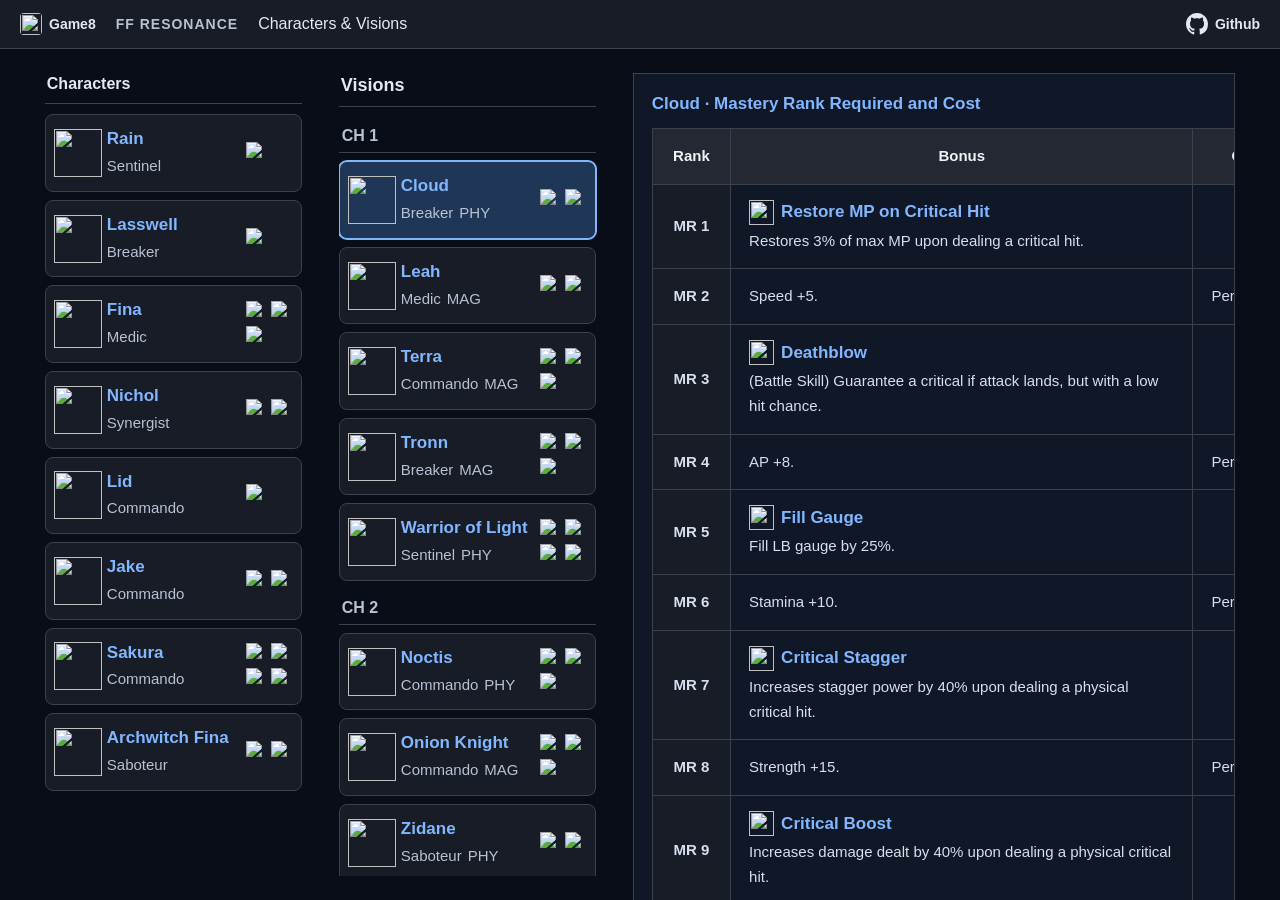
==== commit 7baf806b: "Add files via upload" ====
--- a/index.html
+++ b/index.html
@@ -1,4 +1,4 @@
-<!DOCTYPE html><html lang="zh-Hant"><head><meta charset="utf-8"><meta name="viewport" content="width=device-width,initial-scale=1"><title>FF Resonance｜Characters &amp; Visions</title><style>:root{color-scheme:dark}*{box-sizing:border-box}html,body{height:100%;margin:0;background:#090d17;color:#e6e8ee;font:16px/1.5 Arial,"Microsoft JhengHei",sans-serif}body{display:flex;flex-direction:column;overflow:hidden}.page-nav{display:flex;align-items:center;gap:20px;padding:12px 20px;border-bottom:1px solid #3c414d;background:#171c27;flex-shrink:0}.brand{font-size:14px;font-weight:700;letter-spacing:1px;color:#b9c2d2}.page-label{font-size:16px}.github-link{display:inline-flex;align-items:center;gap:7px;margin-left:auto;color:#e6e8ee;text-decoration:none;white-space:nowrap;font-size:14px;font-weight:600}.github-link:hover{color:#fff;text-decoration:underline}.github-link:focus-visible{outline:2px solid #a9c7ff;outline-offset:5px;border-radius:3px}.github-link svg{width:22px;height:22px;flex-shrink:0}@media(max-width:480px){.page-nav{gap:10px;padding:10px 12px}.brand{font-size:11px}.page-label{font-size:12px}.github-link{font-size:12px;gap:5px}}.page-content{flex:1;min-height:0}.page-frame{display:block;width:100%;height:100%;border:0}</style></head><body><nav class="page-nav" aria-label="頁面標題"><span class="brand">FF RESONANCE</span><span class="page-label">Characters &amp; Visions</span><a class="github-link" href="https://github.com/kaku1130/FF-Resonance" target="_blank" rel="noopener noreferrer"><svg viewBox="0 0 16 16" fill="currentColor" aria-hidden="true" focusable="false"><path d="M8 0C3.58 0 0 3.58 0 8c0 3.54 2.29 6.53 5.47 7.59.4.07.55-.17.55-.38 0-.19-.01-.82-.01-1.49-2.01.37-2.53-.49-2.69-.94-.09-.23-.48-.94-.82-1.13-.28-.15-.68-.52-.01-.53.63-.01 1.08.58 1.23.82.72 1.21 1.87.87 2.33.66.07-.52.28-.87.51-1.07-1.78-.2-3.64-.89-3.64-3.95 0-.87.31-1.59.82-2.15-.08-.2-.36-1.02.08-2.12 0 0 .67-.21 2.2.82.64-.18 1.32-.27 2-.27s1.36.09 2 .27c1.53-1.04 2.2-.82 2.2-.82.44 1.1.16 1.92.08 2.12.51.56.82 1.27.82 2.15 0 3.07-1.87 3.75-3.65 3.95.29.25.54.73.54 1.48 0 1.07-.01 1.93-.01 2.2 0 .21.15.46.55.38A8.013 8.013 0 0 0 16 8c0-4.42-3.58-8-8-8z"/></svg><span>Github</span></a></nav><main class="page-content"><iframe class="page-frame" title="Characters &amp; Visions" srcdoc="&lt;!DOCTYPE html&gt;
+<!DOCTYPE html><html lang="zh-Hant"><head><meta charset="utf-8"><meta name="viewport" content="width=device-width,initial-scale=1"><title>FF Resonance｜Characters &amp; Visions</title><style>:root{color-scheme:dark}*{box-sizing:border-box}html,body{height:100%;margin:0;background:#090d17;color:#e6e8ee;font:16px/1.5 Arial,"Microsoft JhengHei",sans-serif}body{display:flex;flex-direction:column;overflow:hidden}.page-nav{display:flex;align-items:center;gap:20px;padding:12px 20px;border-bottom:1px solid #3c414d;background:#171c27;flex-shrink:0}.brand{font-size:14px;font-weight:700;letter-spacing:1px;color:#b9c2d2}.page-label{font-size:16px}.github-link{display:inline-flex;align-items:center;gap:7px;margin-left:auto;color:#e6e8ee;text-decoration:none;white-space:nowrap;font-size:14px;font-weight:600}.github-link:hover{color:#fff;text-decoration:underline}.github-link:focus-visible{outline:2px solid #a9c7ff;outline-offset:5px;border-radius:3px}.github-link svg{width:22px;height:22px;flex-shrink:0}@media(max-width:480px){.page-nav{gap:10px;padding:10px 12px}.brand{font-size:11px}.page-label{font-size:12px}.github-link{font-size:12px;gap:5px}}.page-content{flex:1;min-height:0}.page-frame{display:block;width:100%;height:100%;border:0}.nav-links{display:flex;align-items:center;gap:20px;margin-left:auto;flex-shrink:0}.nav-links .github-link{margin-left:0}.game8-link img{display:block;width:22px;height:22px;object-fit:contain;border-radius:4px;flex-shrink:0}@media(max-width:600px){.page-nav{flex-wrap:wrap;gap:8px 12px;padding:10px 12px}.nav-links{gap:14px}.page-label{font-size:13px}.brand{font-size:12px}}.page-nav>.game8-link{margin-left:0;flex-shrink:0}</style></head><body><nav class="page-nav" aria-label="頁面標題"><a class="github-link game8-link" href="https://game8.co/games/Final-Fantasy-Resonance" target="_blank" rel="noopener noreferrer"><img src="https://assets.game8.jp/favicon/apple-touch-icon-60x60.png" width="22" height="22" alt="" decoding="async"><span>Game8</span></a><span class="brand">FF RESONANCE</span><span class="page-label">Characters &amp; Visions</span><div class="nav-links"><a class="github-link" href="https://github.com/kaku1130/FF-Resonance" target="_blank" rel="noopener noreferrer"><svg viewBox="0 0 16 16" fill="currentColor" aria-hidden="true" focusable="false"><path d="M8 0C3.58 0 0 3.58 0 8c0 3.54 2.29 6.53 5.47 7.59.4.07.55-.17.55-.38 0-.19-.01-.82-.01-1.49-2.01.37-2.53-.49-2.69-.94-.09-.23-.48-.94-.82-1.13-.28-.15-.68-.52-.01-.53.63-.01 1.08.58 1.23.82.72 1.21 1.87.87 2.33.66.07-.52.28-.87.51-1.07-1.78-.2-3.64-.89-3.64-3.95 0-.87.31-1.59.82-2.15-.08-.2-.36-1.02.08-2.12 0 0 .67-.21 2.2.82.64-.18 1.32-.27 2-.27s1.36.09 2 .27c1.53-1.04 2.2-.82 2.2-.82.44 1.1.16 1.92.08 2.12.51.56.82 1.27.82 2.15 0 3.07-1.87 3.75-3.65 3.95.29.25.54.73.54 1.48 0 1.07-.01 1.93-.01 2.2 0 .21.15.46.55.38A8.013 8.013 0 0 0 16 8c0-4.42-3.58-8-8-8z"/></svg><span>Github</span></a></div></nav><main class="page-content"><iframe class="page-frame" title="Characters &amp; Visions" srcdoc="&lt;!DOCTYPE html&gt;
 &lt;html lang=&quot;zh-Hant&quot;&gt;
 &lt;head&gt;
   &lt;meta charset=&quot;utf-8&quot;&gt;
@@ -278,17 +278,64 @@
 .visions-layout .vision-option-skill-icons{grid-column:3;grid-row:1 / 3;grid-template-columns:repeat(2,22px);gap:3px}
 @media(max-width:900px){.visions-layout{grid-template-columns:240px 240px minmax(0,1fr)}.visions-layout&gt;.static-characters-sidebar{grid-column:1;grid-row:1}.visions-layout&gt;.visions-sidebar{grid-column:2;grid-row:1;position:sticky;top:16px}.visions-layout&gt;.table-wrap,.visions-layout&gt;.merged-character-detail{grid-column:3;grid-row:1}.visions-layout .vision-option{grid-template-columns:40px minmax(0,1fr) auto;gap:3px 6px}.visions-layout .vision-option&gt;img{width:40px;height:40px}.visions-layout .vision-option-name{font-size:16px}.visions-layout .vision-option-details{font-size:14px}}
 @media(max-width:700px){.visions-layout .vision-option{grid-template-columns:32px minmax(0,1fr) auto}.visions-layout .vision-option-skill-icons{grid-template-columns:repeat(2,18px)}}
-@media(max-width:600px){.visions-layout{grid-template-columns:minmax(0,1fr)}.visions-layout&gt;.static-characters-sidebar,.visions-layout&gt;.visions-sidebar,.visions-layout&gt;.table-wrap,.visions-layout&gt;.merged-character-detail{grid-column:1;grid-row:auto}.visions-layout&gt;.visions-sidebar{position:static}}&lt;/style&gt;
+@media(max-width:600px){.visions-layout{grid-template-columns:minmax(0,1fr)}.visions-layout&gt;.static-characters-sidebar,.visions-layout&gt;.visions-sidebar,.visions-layout&gt;.table-wrap,.visions-layout&gt;.merged-character-detail{grid-column:1;grid-row:auto}.visions-layout&gt;.visions-sidebar{position:static}}/* Use the same name and body sizes as the roster cards. */
+.visions-layout{--detail-name-size:17px;--detail-body-size:15px}
+.visions-layout&gt;.table-wrap table,.visions-layout&gt;.table-wrap th,.visions-layout&gt;.table-wrap td,.visions-layout&gt;.table-wrap .skill-description,.visions-layout&gt;.table-wrap .vision-role,.visions-layout&gt;.table-wrap .vision-description,.visions-layout&gt;.table-wrap .mr-summary,.visions-layout&gt;.table-wrap .mr-label,.visions-layout&gt;.table-wrap .mr9-summary,.visions-layout&gt;.table-wrap .mr9-summary&gt;strong{font-size:var(--detail-body-size);line-height:1.65}
+.visions-layout&gt;.table-wrap a,.visions-layout&gt;.table-wrap h3,.visions-layout&gt;.table-wrap h4{font-size:var(--detail-name-size);line-height:1.4}
+.visions-layout&gt;.table-wrap a:not([href]),.visions-layout&gt;.table-wrap a:not([href]):hover{color:var(--blue);text-decoration:none;cursor:default}
+@media(max-width:900px){.visions-layout{--detail-name-size:16px;--detail-body-size:14px}}/* Full mastery data replaces the former summary above awakening skills. */
+.visions-layout&gt;.table-wrap .vision-row&gt;td{width:auto;min-width:0;padding:18px;background:#101827;white-space:normal;text-align:left;font-weight:400}/* Wide desktop: three columns. Tablet: one combined roster beside details. */
+.roster-stack{display:contents}
+.roster-section-title{margin:0 0 10px;padding:0 2px 8px;border-bottom:1px solid var(--line);font-size:16px;line-height:1.4;color:#e6e8ee;background:none}
+.visions-layout{min-width:0}
+.visions-layout [hidden]{display:none!important}
+@media(min-width:1201px){
+ .visions-layout&gt;.merged-character-detail,.visions-layout&gt;.table-wrap{grid-column:3;grid-row:1}
+ .roster-stack&gt;.static-characters-sidebar{grid-column:1;grid-row:1}
+ .roster-stack&gt;.visions-sidebar{grid-column:2;grid-row:1;position:sticky;top:24px;max-height:calc(100dvh - 48px);overflow:auto}
+}
+@media(max-width:1200px){
+ body{padding:12px;overflow:hidden}
+ .visions-layout{display:grid;width:100%;max-width:none;margin:0;padding:0;grid-template-columns:220px minmax(0,1fr);grid-template-rows:minmax(0,1fr);gap:12px;height:calc(100dvh - 24px);align-items:stretch}
+ .visions-layout&gt;.roster-stack{display:flex;flex-direction:column;gap:22px;grid-column:1;grid-row:1;min-width:0;min-height:0;overflow:auto;padding:2px 6px 8px 2px;scrollbar-gutter:stable;overscroll-behavior:contain;-webkit-overflow-scrolling:touch}
+ .visions-layout .roster-stack&gt;.static-characters-sidebar,.visions-layout .roster-stack&gt;.visions-sidebar{position:static;max-height:none;height:auto;overflow:visible;padding:0;scrollbar-gutter:auto;flex:none;width:100%}
+ .visions-layout&gt;.merged-character-detail,.visions-layout&gt;.table-wrap{grid-column:2;grid-row:1;position:static;top:auto;align-self:stretch;width:100%;height:100%;max-height:100%;min-height:0;min-width:0;margin:0;overflow:auto;overscroll-behavior:contain;-webkit-overflow-scrolling:touch}
+ .visions-layout .static-character-options,.visions-layout .vision-options{grid-template-columns:minmax(0,1fr);gap:8px}
+ .visions-layout .static-character-option,.visions-layout .vision-option{grid-template-columns:36px minmax(0,1fr);gap:3px 8px;padding:9px 7px;height:auto;min-height:70px}
+ .visions-layout .static-character-option&gt;img,.visions-layout .vision-option&gt;img{grid-column:1;grid-row:1 / 3;width:36px;height:36px}
+ .visions-layout .static-character-option .character-copy{grid-column:2;grid-row:1}
+ .visions-layout .static-character-option .option-active-skills{grid-column:2;grid-row:2;display:flex;flex-wrap:wrap;justify-content:flex-start}
+ .visions-layout .vision-option-name{grid-column:2;grid-row:1;overflow-wrap:anywhere}
+ .visions-layout .vision-option-details{grid-column:2;grid-row:2}
+ .visions-layout .vision-option-skill-icons{grid-column:2;grid-row:3;display:flex;flex-wrap:wrap;justify-content:flex-start}
+ .visions-layout .static-character-option .option-skill-icon,.visions-layout .vision-option .vision-option-skill-icons img{width:18px;height:18px;flex-basis:18px}
+ .visions-layout .static-character-option .character-name,.visions-layout .vision-option-name{font-size:16px}
+ .visions-layout .static-character-option .character-role,.visions-layout .vision-option-details{font-size:14px}
+ .visions-layout&gt;.table-wrap&gt;table{min-width:0;width:100%;table-layout:fixed}
+ .visions-layout&gt;.table-wrap .vision-row&gt;td,.visions-layout&gt;.table-wrap .skills-row&gt;td{padding:10px}
+ .visions-layout .inline-mastery .mastery-table{min-width:440px}
+ .visions-layout .inline-skills .skills-table{min-width:440px}
+ .visions-layout .inline-mastery&gt;.table-wrap,.visions-layout .awakening-level&gt;.table-wrap{overflow:auto}
+}
+@media(max-width:700px) and (min-width:601px){.visions-layout{grid-template-columns:190px minmax(0,1fr);gap:10px}}
+/* Narrow fallback keeps selectors above the content without tiny table text. */
+@media(max-width:600px){
+ body{padding:8px;overflow:auto}
+ .visions-layout{height:auto;grid-template-columns:minmax(0,1fr);grid-template-rows:auto auto;gap:12px}
+ .visions-layout&gt;.roster-stack{grid-column:1;grid-row:1;max-height:38dvh;gap:16px}
+ .visions-layout .static-character-options,.visions-layout .vision-options{grid-template-columns:repeat(2,minmax(0,1fr))}
+ .visions-layout&gt;.merged-character-detail,.visions-layout&gt;.table-wrap{grid-column:1;grid-row:2;height:calc(100dvh - 24px);max-height:none}
+}&lt;/style&gt;
 &lt;/head&gt;
 &lt;body&gt;
-  &lt;main class=&quot;visions-layout&quot;&gt;&lt;aside class=&quot;static-characters-sidebar&quot; aria-label=&quot;Characters&quot;&gt;&lt;div class=&quot;static-character-options&quot;&gt;&lt;div role=&quot;button&quot; tabindex=&quot;0&quot; class=&quot;static-character-option merged-character-option&quot; data-character=&quot;0&quot; aria-label=&quot;Rain&quot; title=&quot;Rain&quot; aria-pressed=&quot;false&quot; data-character-url=&quot;https://game8.co/games/Final-Fantasy-Resonance/archives/632152&quot;&gt;&lt;img src=&quot;https://img.game8.co/4643183/4475d21a363ac5b4a2a22d7aeda44ff3.png/show&quot; alt=&quot;&quot; width=&quot;60&quot; height=&quot;60&quot;&gt;&lt;span class=&quot;character-copy&quot;&gt;&lt;span class=&quot;character-name&quot;&gt;Rain&lt;/span&gt;&lt;span class=&quot;character-role&quot;&gt;Sentinel&lt;/span&gt;&lt;/span&gt;&lt;span class=&quot;option-active-skills&quot; aria-label=&quot;Active skills&quot;&gt;&lt;img class=&quot;option-skill-icon&quot; src=&quot;https://img.game8.co/4650575/e51ff95b6978971c7e1ed2589a45a0f6.png/show&quot; alt=&quot;Fire&quot; title=&quot;Fire&quot; width=&quot;28&quot; height=&quot;28&quot;&gt;&lt;/span&gt;&lt;/div&gt;
+  &lt;main class=&quot;visions-layout&quot;&gt;&lt;div class=&quot;roster-stack&quot;&gt;&lt;aside class=&quot;static-characters-sidebar&quot; aria-label=&quot;Characters&quot;&gt;&lt;h2 class=&quot;roster-section-title&quot;&gt;Characters&lt;/h2&gt;&lt;div class=&quot;static-character-options&quot;&gt;&lt;div role=&quot;button&quot; tabindex=&quot;0&quot; class=&quot;static-character-option merged-character-option&quot; data-character=&quot;0&quot; aria-label=&quot;Rain&quot; title=&quot;Rain&quot; aria-pressed=&quot;false&quot; data-character-url=&quot;https://game8.co/games/Final-Fantasy-Resonance/archives/632152&quot;&gt;&lt;img src=&quot;https://img.game8.co/4643183/4475d21a363ac5b4a2a22d7aeda44ff3.png/show&quot; alt=&quot;&quot; width=&quot;60&quot; height=&quot;60&quot;&gt;&lt;span class=&quot;character-copy&quot;&gt;&lt;span class=&quot;character-name&quot;&gt;Rain&lt;/span&gt;&lt;span class=&quot;character-role&quot;&gt;Sentinel&lt;/span&gt;&lt;/span&gt;&lt;span class=&quot;option-active-skills&quot; aria-label=&quot;Active skills&quot;&gt;&lt;img class=&quot;option-skill-icon&quot; src=&quot;https://img.game8.co/4650575/e51ff95b6978971c7e1ed2589a45a0f6.png/show&quot; alt=&quot;Fire&quot; title=&quot;Fire&quot; width=&quot;28&quot; height=&quot;28&quot;&gt;&lt;/span&gt;&lt;/div&gt;
 &lt;div role=&quot;button&quot; tabindex=&quot;0&quot; class=&quot;static-character-option merged-character-option&quot; data-character=&quot;1&quot; aria-label=&quot;Lasswell&quot; title=&quot;Lasswell&quot; aria-pressed=&quot;false&quot; data-character-url=&quot;https://game8.co/games/Final-Fantasy-Resonance/archives/632169&quot;&gt;&lt;img src=&quot;https://img.game8.co/4643177/efb790d05661b1864976c75c96060372.png/show&quot; alt=&quot;&quot; width=&quot;60&quot; height=&quot;60&quot;&gt;&lt;span class=&quot;character-copy&quot;&gt;&lt;span class=&quot;character-name&quot;&gt;Lasswell&lt;/span&gt;&lt;span class=&quot;character-role&quot;&gt;Breaker&lt;/span&gt;&lt;/span&gt;&lt;span class=&quot;option-active-skills&quot; aria-label=&quot;Active skills&quot;&gt;&lt;img class=&quot;option-skill-icon&quot; src=&quot;https://img.game8.co/4650239/44d3554e250f8492703013b70b19618c.png/show&quot; alt=&quot;Blizzard&quot; title=&quot;Blizzard&quot; width=&quot;28&quot; height=&quot;28&quot;&gt;&lt;/span&gt;&lt;/div&gt;
 &lt;div role=&quot;button&quot; tabindex=&quot;0&quot; class=&quot;static-character-option merged-character-option&quot; data-character=&quot;2&quot; aria-label=&quot;Fina&quot; title=&quot;Fina&quot; aria-pressed=&quot;false&quot; data-character-url=&quot;https://game8.co/games/Final-Fantasy-Resonance/archives/632168&quot;&gt;&lt;img src=&quot;https://img.game8.co/4643174/31cd15b61393b5e126912f6e30d0c887.png/show&quot; alt=&quot;&quot; width=&quot;60&quot; height=&quot;60&quot;&gt;&lt;span class=&quot;character-copy&quot;&gt;&lt;span class=&quot;character-name&quot;&gt;Fina&lt;/span&gt;&lt;span class=&quot;character-role&quot;&gt;Medic&lt;/span&gt;&lt;/span&gt;&lt;span class=&quot;option-active-skills&quot; aria-label=&quot;Active skills&quot;&gt;&lt;img class=&quot;option-skill-icon&quot; src=&quot;https://img.game8.co/4650240/90c2c92a458cc67dc0ca2b038ae39386.png/show&quot; alt=&quot;Shining Arrow&quot; title=&quot;Shining Arrow&quot; width=&quot;28&quot; height=&quot;28&quot;&gt;&lt;img class=&quot;option-skill-icon&quot; src=&quot;https://img.game8.co/4650247/3e4834a18f4fc98fe7f60064a0db3b75.png/show&quot; alt=&quot;Cure&quot; title=&quot;Cure&quot; width=&quot;28&quot; height=&quot;28&quot;&gt;&lt;img class=&quot;option-skill-icon&quot; src=&quot;https://img.game8.co/4650576/80bd4da685b6e92b7cd9ad41cd22a478.png/show&quot; alt=&quot;Spicy Pose&quot; title=&quot;Spicy Pose&quot; width=&quot;28&quot; height=&quot;28&quot;&gt;&lt;/span&gt;&lt;/div&gt;
 &lt;div role=&quot;button&quot; tabindex=&quot;0&quot; class=&quot;static-character-option merged-character-option&quot; data-character=&quot;3&quot; aria-label=&quot;Nichol&quot; title=&quot;Nichol&quot; aria-pressed=&quot;false&quot; data-character-url=&quot;https://game8.co/games/Final-Fantasy-Resonance/archives/632729&quot;&gt;&lt;img src=&quot;https://img.game8.co/4643175/d670dcb7b2846207aa3ac05bebff5b0d.png/show&quot; alt=&quot;&quot; width=&quot;60&quot; height=&quot;60&quot;&gt;&lt;span class=&quot;character-copy&quot;&gt;&lt;span class=&quot;character-name&quot;&gt;Nichol&lt;/span&gt;&lt;span class=&quot;character-role&quot;&gt;Synergist&lt;/span&gt;&lt;/span&gt;&lt;span class=&quot;option-active-skills&quot; aria-label=&quot;Active skills&quot;&gt;&lt;img class=&quot;option-skill-icon&quot; src=&quot;https://img.game8.co/4650235/d3a128c3f665f2f6177f4ecfa46c43df.png/show&quot; alt=&quot;Water&quot; title=&quot;Water&quot; width=&quot;28&quot; height=&quot;28&quot;&gt;&lt;img class=&quot;option-skill-icon&quot; src=&quot;https://img.game8.co/4650576/80bd4da685b6e92b7cd9ad41cd22a478.png/show&quot; alt=&quot;Dispel&quot; title=&quot;Dispel&quot; width=&quot;28&quot; height=&quot;28&quot;&gt;&lt;/span&gt;&lt;/div&gt;
 &lt;div role=&quot;button&quot; tabindex=&quot;0&quot; class=&quot;static-character-option merged-character-option&quot; data-character=&quot;4&quot; aria-label=&quot;Lid&quot; title=&quot;Lid&quot; aria-pressed=&quot;false&quot; data-character-url=&quot;https://game8.co/games/Final-Fantasy-Resonance/archives/632730&quot;&gt;&lt;img src=&quot;https://img.game8.co/4643179/64df0d13eb5f3465d94099b0512c6ddb.png/show&quot; alt=&quot;&quot; width=&quot;60&quot; height=&quot;60&quot;&gt;&lt;span class=&quot;character-copy&quot;&gt;&lt;span class=&quot;character-name&quot;&gt;Lid&lt;/span&gt;&lt;span class=&quot;character-role&quot;&gt;Commando&lt;/span&gt;&lt;/span&gt;&lt;span class=&quot;option-active-skills&quot; aria-label=&quot;Active skills&quot;&gt;&lt;img class=&quot;option-skill-icon&quot; src=&quot;https://img.game8.co/4650238/11482301ccf6a78b9d6412967ce77c9e.png/show&quot; alt=&quot;Mechabo Kick&quot; title=&quot;Mechabo Kick&quot; width=&quot;28&quot; height=&quot;28&quot;&gt;&lt;/span&gt;&lt;/div&gt;
 &lt;div role=&quot;button&quot; tabindex=&quot;0&quot; class=&quot;static-character-option merged-character-option&quot; data-character=&quot;5&quot; aria-label=&quot;Jake&quot; title=&quot;Jake&quot; aria-pressed=&quot;false&quot; data-character-url=&quot;https://game8.co/games/Final-Fantasy-Resonance/archives/632451&quot;&gt;&lt;img src=&quot;https://img.game8.co/4643178/7257dbdc2cbef1b8347c5d6dc97a5253.png/show&quot; alt=&quot;&quot; width=&quot;60&quot; height=&quot;60&quot;&gt;&lt;span class=&quot;character-copy&quot;&gt;&lt;span class=&quot;character-name&quot;&gt;Jake&lt;/span&gt;&lt;span class=&quot;character-role&quot;&gt;Commando&lt;/span&gt;&lt;/span&gt;&lt;span class=&quot;option-active-skills&quot; aria-label=&quot;Active skills&quot;&gt;&lt;img class=&quot;option-skill-icon&quot; src=&quot;https://img.game8.co/4650236/2e048a2b36f2e71447a198d19c5a4621.png/show&quot; alt=&quot;Aero&quot; title=&quot;Aero&quot; width=&quot;28&quot; height=&quot;28&quot;&gt;&lt;img class=&quot;option-skill-icon&quot; src=&quot;https://img.game8.co/4650241/71e4ceb6bf51d7dc5f760613e230de49.png/show&quot; alt=&quot;Blitzstrahl&quot; title=&quot;Blitzstrahl&quot; width=&quot;28&quot; height=&quot;28&quot;&gt;&lt;/span&gt;&lt;/div&gt;
 &lt;div role=&quot;button&quot; tabindex=&quot;0&quot; class=&quot;static-character-option merged-character-option&quot; data-character=&quot;6&quot; aria-label=&quot;Sakura&quot; title=&quot;Sakura&quot; aria-pressed=&quot;false&quot; data-character-url=&quot;https://game8.co/games/Final-Fantasy-Resonance/archives/632452&quot;&gt;&lt;img src=&quot;https://img.game8.co/4643176/d8fa24e7a818953844fb220f54ec5f41.png/show&quot; alt=&quot;&quot; width=&quot;60&quot; height=&quot;60&quot;&gt;&lt;span class=&quot;character-copy&quot;&gt;&lt;span class=&quot;character-name&quot;&gt;Sakura&lt;/span&gt;&lt;span class=&quot;character-role&quot;&gt;Commando&lt;/span&gt;&lt;/span&gt;&lt;span class=&quot;option-active-skills&quot; aria-label=&quot;Active skills&quot;&gt;&lt;img class=&quot;option-skill-icon&quot; src=&quot;https://img.game8.co/4650241/71e4ceb6bf51d7dc5f760613e230de49.png/show&quot; alt=&quot;Thunder&quot; title=&quot;Thunder&quot; width=&quot;28&quot; height=&quot;28&quot;&gt;&lt;img class=&quot;option-skill-icon&quot; src=&quot;https://img.game8.co/4650576/80bd4da685b6e92b7cd9ad41cd22a478.png/show&quot; alt=&quot;Magicide&quot; title=&quot;Magicide&quot; width=&quot;28&quot; height=&quot;28&quot;&gt;&lt;img class=&quot;option-skill-icon&quot; src=&quot;https://img.game8.co/4652175/a31c1df219647f8c67f26050f634feb3.png/show&quot; alt=&quot;Stygian Scythe&quot; title=&quot;Stygian Scythe&quot; width=&quot;28&quot; height=&quot;28&quot;&gt;&lt;img class=&quot;option-skill-icon&quot; src=&quot;https://img.game8.co/4650240/90c2c92a458cc67dc0ca2b038ae39386.png/show&quot; alt=&quot;Luminant Glim&quot; title=&quot;Luminant Glim&quot; width=&quot;28&quot; height=&quot;28&quot;&gt;&lt;/span&gt;&lt;/div&gt;
-&lt;div role=&quot;button&quot; tabindex=&quot;0&quot; class=&quot;static-character-option merged-character-option&quot; data-character=&quot;7&quot; aria-label=&quot;Archwitch Fina&quot; title=&quot;Archwitch Fina&quot; aria-pressed=&quot;false&quot; data-character-url=&quot;https://game8.co/games/Final-Fantasy-Resonance/archives/632910&quot;&gt;&lt;img src=&quot;https://img.game8.co/4643173/28b113eaf7b8c42ff5b9fcb1ace8ad37.png/show&quot; alt=&quot;&quot; width=&quot;60&quot; height=&quot;60&quot;&gt;&lt;span class=&quot;character-copy&quot;&gt;&lt;span class=&quot;character-name&quot;&gt;Archwitch Fina&lt;/span&gt;&lt;span class=&quot;character-role&quot;&gt;Saboteur&lt;/span&gt;&lt;/span&gt;&lt;span class=&quot;option-active-skills&quot; aria-label=&quot;Active skills&quot;&gt;&lt;img class=&quot;option-skill-icon&quot; src=&quot;https://img.game8.co/4652175/a31c1df219647f8c67f26050f634feb3.png/show&quot; alt=&quot;Dark Pain&quot; title=&quot;Dark Pain&quot; width=&quot;28&quot; height=&quot;28&quot;&gt;&lt;img class=&quot;option-skill-icon&quot; src=&quot;https://img.game8.co/4650576/80bd4da685b6e92b7cd9ad41cd22a478.png/show&quot; alt=&quot;Deshell&quot; title=&quot;Deshell&quot; width=&quot;28&quot; height=&quot;28&quot;&gt;&lt;/span&gt;&lt;/div&gt;&lt;/div&gt;&lt;/aside&gt;&lt;aside class=&quot;visions-sidebar&quot; aria-label=&quot;Vision 選單&quot;&gt;&lt;div class=&quot;vision-options&quot;&gt;&lt;h3 class=&quot;vision-chapter-heading&quot;&gt;CH 1&lt;/h3&gt;&lt;div role=&quot;button&quot; tabindex=&quot;0&quot; class=&quot;vision-option&quot; data-vision=&quot;631943&quot; data-chapter=&quot;1&quot; aria-pressed=&quot;false&quot; aria-label=&quot;Cloud&quot; data-vision-url=&quot;https://game8.co/games/Final-Fantasy-Resonance/archives/631943&quot; title=&quot;Cloud（連按兩下開啟幻兵頁面）&quot;&gt;&lt;img src=&quot;https://ffresonance.wiki/visions/ICON_UnitFace_summon13110.webp?s=sig4&quot; alt=&quot;&quot; width=&quot;28&quot; height=&quot;28&quot;&gt;&lt;span class=&quot;vision-option-copy&quot;&gt;&lt;span class=&quot;vision-option-name&quot;&gt;Cloud&lt;/span&gt;&lt;span class=&quot;vision-option-details&quot;&gt;&lt;span&gt;Breaker&lt;/span&gt;&lt;span&gt;PHY&lt;/span&gt;&lt;/span&gt;&lt;span class=&quot;vision-option-skill-icons&quot; aria-label=&quot;Skills&quot;&gt;&lt;img src=&quot;https://img.game8.co/4650241/71e4ceb6bf51d7dc5f760613e230de49.png/show&quot; alt=&quot;Lightning&quot; title=&quot;Lightning&quot; width=&quot;14&quot; height=&quot;14&quot; loading=&quot;lazy&quot;&gt;&lt;img src=&quot;https://img.game8.co/4650235/d3a128c3f665f2f6177f4ecfa46c43df.png/show&quot; alt=&quot;Water&quot; title=&quot;Water&quot; width=&quot;14&quot; height=&quot;14&quot; loading=&quot;lazy&quot;&gt;&lt;/span&gt;&lt;/span&gt;&lt;/div&gt;
+&lt;div role=&quot;button&quot; tabindex=&quot;0&quot; class=&quot;static-character-option merged-character-option&quot; data-character=&quot;7&quot; aria-label=&quot;Archwitch Fina&quot; title=&quot;Archwitch Fina&quot; aria-pressed=&quot;false&quot; data-character-url=&quot;https://game8.co/games/Final-Fantasy-Resonance/archives/632910&quot;&gt;&lt;img src=&quot;https://img.game8.co/4643173/28b113eaf7b8c42ff5b9fcb1ace8ad37.png/show&quot; alt=&quot;&quot; width=&quot;60&quot; height=&quot;60&quot;&gt;&lt;span class=&quot;character-copy&quot;&gt;&lt;span class=&quot;character-name&quot;&gt;Archwitch Fina&lt;/span&gt;&lt;span class=&quot;character-role&quot;&gt;Saboteur&lt;/span&gt;&lt;/span&gt;&lt;span class=&quot;option-active-skills&quot; aria-label=&quot;Active skills&quot;&gt;&lt;img class=&quot;option-skill-icon&quot; src=&quot;https://img.game8.co/4652175/a31c1df219647f8c67f26050f634feb3.png/show&quot; alt=&quot;Dark Pain&quot; title=&quot;Dark Pain&quot; width=&quot;28&quot; height=&quot;28&quot;&gt;&lt;img class=&quot;option-skill-icon&quot; src=&quot;https://img.game8.co/4650576/80bd4da685b6e92b7cd9ad41cd22a478.png/show&quot; alt=&quot;Deshell&quot; title=&quot;Deshell&quot; width=&quot;28&quot; height=&quot;28&quot;&gt;&lt;/span&gt;&lt;/div&gt;&lt;/div&gt;&lt;/aside&gt;&lt;aside class=&quot;visions-sidebar&quot; aria-label=&quot;Vision 選單&quot;&gt;&lt;h2 class=&quot;roster-section-title&quot;&gt;Visions&lt;/h2&gt;&lt;div class=&quot;vision-options&quot;&gt;&lt;h3 class=&quot;vision-chapter-heading&quot;&gt;CH 1&lt;/h3&gt;&lt;div role=&quot;button&quot; tabindex=&quot;0&quot; class=&quot;vision-option&quot; data-vision=&quot;631943&quot; data-chapter=&quot;1&quot; aria-pressed=&quot;false&quot; aria-label=&quot;Cloud&quot; data-vision-url=&quot;https://game8.co/games/Final-Fantasy-Resonance/archives/631943&quot; title=&quot;Cloud（連按兩下開啟幻兵頁面）&quot;&gt;&lt;img src=&quot;https://ffresonance.wiki/visions/ICON_UnitFace_summon13110.webp?s=sig4&quot; alt=&quot;&quot; width=&quot;28&quot; height=&quot;28&quot;&gt;&lt;span class=&quot;vision-option-copy&quot;&gt;&lt;span class=&quot;vision-option-name&quot;&gt;Cloud&lt;/span&gt;&lt;span class=&quot;vision-option-details&quot;&gt;&lt;span&gt;Breaker&lt;/span&gt;&lt;span&gt;PHY&lt;/span&gt;&lt;/span&gt;&lt;span class=&quot;vision-option-skill-icons&quot; aria-label=&quot;Skills&quot;&gt;&lt;img src=&quot;https://img.game8.co/4650241/71e4ceb6bf51d7dc5f760613e230de49.png/show&quot; alt=&quot;Lightning&quot; title=&quot;Lightning&quot; width=&quot;14&quot; height=&quot;14&quot; loading=&quot;lazy&quot;&gt;&lt;img src=&quot;https://img.game8.co/4650235/d3a128c3f665f2f6177f4ecfa46c43df.png/show&quot; alt=&quot;Water&quot; title=&quot;Water&quot; width=&quot;14&quot; height=&quot;14&quot; loading=&quot;lazy&quot;&gt;&lt;/span&gt;&lt;/span&gt;&lt;/div&gt;
 &lt;div role=&quot;button&quot; tabindex=&quot;0&quot; class=&quot;vision-option&quot; data-vision=&quot;631940&quot; data-chapter=&quot;1&quot; aria-pressed=&quot;false&quot; aria-label=&quot;Leah&quot; data-vision-url=&quot;https://game8.co/games/Final-Fantasy-Resonance/archives/631940&quot; title=&quot;Leah（連按兩下開啟幻兵頁面）&quot;&gt;&lt;img src=&quot;https://ffresonance.wiki/visions/ICON_UnitFace_summon13045.webp?s=sig4&quot; alt=&quot;&quot; width=&quot;28&quot; height=&quot;28&quot;&gt;&lt;span class=&quot;vision-option-copy&quot;&gt;&lt;span class=&quot;vision-option-name&quot;&gt;Leah&lt;/span&gt;&lt;span class=&quot;vision-option-details&quot;&gt;&lt;span&gt;Medic&lt;/span&gt;&lt;span&gt;MAG&lt;/span&gt;&lt;/span&gt;&lt;span class=&quot;vision-option-skill-icons&quot; aria-label=&quot;Skills&quot;&gt;&lt;img src=&quot;https://img.game8.co/4650240/90c2c92a458cc67dc0ca2b038ae39386.png/show&quot; alt=&quot;Light&quot; title=&quot;Light&quot; width=&quot;14&quot; height=&quot;14&quot; loading=&quot;lazy&quot;&gt;&lt;img src=&quot;https://img.game8.co/4650247/3e4834a18f4fc98fe7f60064a0db3b75.png/show&quot; alt=&quot;Recovery&quot; title=&quot;Recovery&quot; width=&quot;14&quot; height=&quot;14&quot; loading=&quot;lazy&quot;&gt;&lt;/span&gt;&lt;/span&gt;&lt;/div&gt;
 &lt;div role=&quot;button&quot; tabindex=&quot;0&quot; class=&quot;vision-option&quot; data-vision=&quot;631949&quot; data-chapter=&quot;1&quot; aria-pressed=&quot;false&quot; aria-label=&quot;Terra&quot; data-vision-url=&quot;https://game8.co/games/Final-Fantasy-Resonance/archives/631949&quot; title=&quot;Terra（連按兩下開啟幻兵頁面）&quot;&gt;&lt;img src=&quot;https://ffresonance.wiki/visions/ICON_UnitFace_summon13108.webp?s=sig4&quot; alt=&quot;&quot; width=&quot;28&quot; height=&quot;28&quot;&gt;&lt;span class=&quot;vision-option-copy&quot;&gt;&lt;span class=&quot;vision-option-name&quot;&gt;Terra&lt;/span&gt;&lt;span class=&quot;vision-option-details&quot;&gt;&lt;span&gt;Commando&lt;/span&gt;&lt;span&gt;MAG&lt;/span&gt;&lt;/span&gt;&lt;span class=&quot;vision-option-skill-icons&quot; aria-label=&quot;Skills&quot;&gt;&lt;img src=&quot;https://img.game8.co/4650239/44d3554e250f8492703013b70b19618c.png/show&quot; alt=&quot;Ice&quot; title=&quot;Ice&quot; width=&quot;14&quot; height=&quot;14&quot; loading=&quot;lazy&quot;&gt;&lt;img src=&quot;https://img.game8.co/4650235/d3a128c3f665f2f6177f4ecfa46c43df.png/show&quot; alt=&quot;Water&quot; title=&quot;Water&quot; width=&quot;14&quot; height=&quot;14&quot; loading=&quot;lazy&quot;&gt;&lt;img src=&quot;https://img.game8.co/4650575/e51ff95b6978971c7e1ed2589a45a0f6.png/show&quot; alt=&quot;Fire&quot; title=&quot;Fire&quot; width=&quot;14&quot; height=&quot;14&quot; loading=&quot;lazy&quot;&gt;&lt;/span&gt;&lt;/span&gt;&lt;/div&gt;
 &lt;div role=&quot;button&quot; tabindex=&quot;0&quot; class=&quot;vision-option&quot; data-vision=&quot;631941&quot; data-chapter=&quot;1&quot; aria-pressed=&quot;false&quot; aria-label=&quot;Tronn&quot; data-vision-url=&quot;https://game8.co/games/Final-Fantasy-Resonance/archives/631941&quot; title=&quot;Tronn（連按兩下開啟幻兵頁面）&quot;&gt;&lt;img src=&quot;https://ffresonance.wiki/visions/ICON_UnitFace_summon13024.webp?s=sig4&quot; alt=&quot;&quot; width=&quot;28&quot; height=&quot;28&quot;&gt;&lt;span class=&quot;vision-option-copy&quot;&gt;&lt;span class=&quot;vision-option-name&quot;&gt;Tronn&lt;/span&gt;&lt;span class=&quot;vision-option-details&quot;&gt;&lt;span&gt;Breaker&lt;/span&gt;&lt;span&gt;MAG&lt;/span&gt;&lt;/span&gt;&lt;span class=&quot;vision-option-skill-icons&quot; aria-label=&quot;Skills&quot;&gt;&lt;img src=&quot;https://img.game8.co/4650239/44d3554e250f8492703013b70b19618c.png/show&quot; alt=&quot;Ice&quot; title=&quot;Ice&quot; width=&quot;14&quot; height=&quot;14&quot; loading=&quot;lazy&quot;&gt;&lt;img src=&quot;https://img.game8.co/4650241/71e4ceb6bf51d7dc5f760613e230de49.png/show&quot; alt=&quot;Lightning&quot; title=&quot;Lightning&quot; width=&quot;14&quot; height=&quot;14&quot; loading=&quot;lazy&quot;&gt;&lt;img src=&quot;https://img.game8.co/4650575/e51ff95b6978971c7e1ed2589a45a0f6.png/show&quot; alt=&quot;Fire&quot; title=&quot;Fire&quot; width=&quot;14&quot; height=&quot;14&quot; loading=&quot;lazy&quot;&gt;&lt;/span&gt;&lt;/span&gt;&lt;/div&gt;
@@ -314,7 +361,7 @@
 &lt;h3 class=&quot;vision-chapter-heading&quot;&gt;CH 6&lt;/h3&gt;&lt;div role=&quot;button&quot; tabindex=&quot;0&quot; class=&quot;vision-option&quot; data-vision=&quot;632769&quot; data-chapter=&quot;6&quot; aria-pressed=&quot;false&quot; aria-label=&quot;Amelia&quot; data-vision-url=&quot;https://game8.co/games/Final-Fantasy-Resonance/archives/632769&quot; title=&quot;Amelia（連按兩下開啟幻兵頁面）&quot;&gt;&lt;img src=&quot;https://ffresonance.wiki/visions/ICON_UnitFace_summon13017.webp?s=sig4&quot; alt=&quot;&quot; width=&quot;28&quot; height=&quot;28&quot;&gt;&lt;span class=&quot;vision-option-copy&quot;&gt;&lt;span class=&quot;vision-option-name&quot;&gt;Amelia&lt;/span&gt;&lt;span class=&quot;vision-option-details&quot;&gt;&lt;span&gt;Saboteur&lt;/span&gt;&lt;span&gt;MAG&lt;/span&gt;&lt;/span&gt;&lt;span class=&quot;vision-option-skill-icons&quot; aria-label=&quot;Skills&quot;&gt;&lt;img src=&quot;https://img.game8.co/4650238/11482301ccf6a78b9d6412967ce77c9e.png/show&quot; alt=&quot;Earth&quot; title=&quot;Earth&quot; width=&quot;14&quot; height=&quot;14&quot; loading=&quot;lazy&quot;&gt;&lt;img src=&quot;https://img.game8.co/4650575/e51ff95b6978971c7e1ed2589a45a0f6.png/show&quot; alt=&quot;Fire&quot; title=&quot;Fire&quot; width=&quot;14&quot; height=&quot;14&quot; loading=&quot;lazy&quot;&gt;&lt;/span&gt;&lt;/span&gt;&lt;/div&gt;
 &lt;h3 class=&quot;vision-chapter-heading&quot;&gt;CH 7&lt;/h3&gt;&lt;div role=&quot;button&quot; tabindex=&quot;0&quot; class=&quot;vision-option&quot; data-vision=&quot;632763&quot; data-chapter=&quot;7&quot; aria-pressed=&quot;false&quot; aria-label=&quot;Ayaka&quot; data-vision-url=&quot;https://game8.co/games/Final-Fantasy-Resonance/archives/632763&quot; title=&quot;Ayaka（連按兩下開啟幻兵頁面）&quot;&gt;&lt;img src=&quot;https://ffresonance.wiki/visions/ICON_UnitFace_summon13051.webp?s=sig4&quot; alt=&quot;&quot; width=&quot;28&quot; height=&quot;28&quot;&gt;&lt;span class=&quot;vision-option-copy&quot;&gt;&lt;span class=&quot;vision-option-name&quot;&gt;Ayaka&lt;/span&gt;&lt;span class=&quot;vision-option-details&quot;&gt;&lt;span&gt;Medic&lt;/span&gt;&lt;span&gt;—&lt;/span&gt;&lt;/span&gt;&lt;span class=&quot;vision-option-skill-icons&quot; aria-label=&quot;Skills&quot;&gt;&lt;img src=&quot;https://img.game8.co/4650247/3e4834a18f4fc98fe7f60064a0db3b75.png/show&quot; alt=&quot;Recovery&quot; title=&quot;Recovery&quot; width=&quot;14&quot; height=&quot;14&quot; loading=&quot;lazy&quot;&gt;&lt;/span&gt;&lt;/span&gt;&lt;/div&gt;
 &lt;div role=&quot;button&quot; tabindex=&quot;0&quot; class=&quot;vision-option&quot; data-vision=&quot;632765&quot; data-chapter=&quot;7&quot; aria-pressed=&quot;false&quot; aria-label=&quot;Charlotte&quot; data-vision-url=&quot;https://game8.co/games/Final-Fantasy-Resonance/archives/632765&quot; title=&quot;Charlotte（連按兩下開啟幻兵頁面）&quot;&gt;&lt;img src=&quot;https://ffresonance.wiki/visions/ICON_UnitFace_summon13060.webp?s=sig4&quot; alt=&quot;&quot; width=&quot;28&quot; height=&quot;28&quot;&gt;&lt;span class=&quot;vision-option-copy&quot;&gt;&lt;span class=&quot;vision-option-name&quot;&gt;Charlotte&lt;/span&gt;&lt;span class=&quot;vision-option-details&quot;&gt;&lt;span&gt;Sentinel&lt;/span&gt;&lt;span&gt;PHY&lt;/span&gt;&lt;/span&gt;&lt;span class=&quot;vision-option-skill-icons&quot; aria-label=&quot;Skills&quot;&gt;&lt;img src=&quot;https://img.game8.co/4650239/44d3554e250f8492703013b70b19618c.png/show&quot; alt=&quot;Ice&quot; title=&quot;Ice&quot; width=&quot;14&quot; height=&quot;14&quot; loading=&quot;lazy&quot;&gt;&lt;img src=&quot;https://img.game8.co/4650235/d3a128c3f665f2f6177f4ecfa46c43df.png/show&quot; alt=&quot;Water&quot; title=&quot;Water&quot; width=&quot;14&quot; height=&quot;14&quot; loading=&quot;lazy&quot;&gt;&lt;/span&gt;&lt;/span&gt;&lt;/div&gt;&lt;/div&gt;&lt;/aside&gt;
-    &lt;iframe class=&quot;merged-character-detail&quot; title=&quot;Character details&quot; srcdoc=&quot;&amp;lt;!DOCTYPE html&amp;gt;
+    &lt;/div&gt;&lt;iframe class=&quot;merged-character-detail&quot; title=&quot;Character details&quot; srcdoc=&quot;&amp;lt;!DOCTYPE html&amp;gt;
 &amp;lt;html lang=&amp;quot;zh-Hant&amp;quot;&amp;gt;&amp;lt;head&amp;gt;&amp;lt;meta charset=&amp;quot;utf-8&amp;quot;&amp;gt;&amp;lt;meta name=&amp;quot;viewport&amp;quot; content=&amp;quot;width=device-width,initial-scale=1&amp;quot;&amp;gt;&amp;lt;title&amp;gt;Characters&amp;lt;/title&amp;gt;&amp;lt;style&amp;gt;:root{color-scheme:dark;--bg:#090d17;--panel:#171c27;--line:#3c414d;--text:#e6e8ee;--blue:#82b7ff}*{box-sizing:border-box}body{margin:0;padding:20px;font:15px/1.65 Arial,&amp;quot;Microsoft JhengHei&amp;quot;,sans-serif;color:var(--text);background:var(--bg)}main{max-width:1100px;margin:auto}button{font:inherit;cursor:pointer}button:focus-visible,a:focus-visible{outline:2px solid var(--blue);outline-offset:4px}[hidden]{display:none!important}.character-options{display:grid;grid-template-columns:repeat(8,minmax(0,1fr));gap:10px}.character-option{display:flex;flex-direction:column;align-items:center;justify-content:flex-start;gap:6px;padding:14px 8px;border:1px solid var(--line);border-radius:8px;background:var(--panel);color:var(--text);text-align:center}.character-option img{width:60px;height:60px;object-fit:contain}.character-name{font-weight:700;line-height:1.4}.character-role{font-size:12px;color:#b9c2d2}.character-option:hover{background:#24324a}.character-option[aria-pressed=true]{border-color:var(--blue);background:#203657;box-shadow:0 0 0 1px var(--blue)}.view-tabs{display:flex;gap:10px;margin:20px 0;position:sticky;top:0;z-index:20;padding:12px 0;background:var(--bg)}.view-tab{padding:10px 24px;border:1px solid var(--line);border-radius:6px;background:var(--panel);color:var(--text)}.view-tab[aria-selected=true]{background:#294d81;border-color:var(--blue);color:#fff}.selection-hint{margin:20px 0;color:#b9c2d2}.content-panel{border:1px solid var(--line);border-radius:8px;padding:20px;background:#101521}.panel-title{font-size:20px;margin:0 0 18px}a{color:var(--blue);text-decoration:none}a:hover{text-decoration:underline}.skills-table-wrap{overflow:auto;max-height:90vh;isolation:isolate;border:1px solid var(--line)}.skills-table{width:100%;min-width:560px;border-collapse:collapse;font-size:14px}.skills-table th,.skills-table td{padding:10px 12px;border-right:1px solid var(--line);border-bottom:1px solid var(--line);text-align:left;vertical-align:middle}.skills-table th{background:#232833;text-align:center;position:sticky;top:0;z-index:2;box-shadow:0 1px 0 var(--line)}.skills-table th:last-child,.skills-table td:last-child{border-right:0}.skills-table tbody tr:last-child td{border-bottom:0}.skills-table tbody tr:hover{background:#1e293d}.skills-table th:first-child,.skills-table td:first-child{width:1%;white-space:nowrap;text-align:center}.skills-table th:nth-child(2){width:60%}.skills-table th:nth-child(3){width:110px}.skills-table th:nth-child(4){width:110px}.skills-table td:nth-child(2){overflow-wrap:anywhere}.skill-link span{min-width:0}.skills-table td:nth-child(3){text-align:center;white-space:nowrap}.skill-link{display:flex;align-items:center;gap:7px}.skill-icon{width:28px;height:28px;flex:0 0 28px;object-fit:contain}.skill-description-text{margin-top:7px;font-size:12px;line-height:1.6;color:#b9c2d2}.skill-values{display:flex;flex-direction:column;align-items:flex-start;gap:4px;min-width:76px}.skill-value-line{display:flex;align-items:center;gap:3px;white-space:nowrap}.skill-values img{height:20px;width:auto;object-fit:contain}.skills-source,.source{font-size:12px;color:#b9c2d2;margin-top:18px}.recommendation{display:grid;grid-template-columns:125px minmax(0,1fr);gap:18px;padding:18px 0;border-bottom:1px solid var(--line)}.recommendation:first-child{padding-top:0}.recommendation:last-child{border-bottom:0;padding-bottom:0}.vision-names{display:flex;flex-direction:column;gap:12px;align-items:center}.recommended-vision{display:flex;flex-direction:column;align-items:center;text-align:center;gap:4px;line-height:1.4}.recommended-vision img{width:48px;height:48px;object-fit:contain}.recommendation p{margin:0}.unlisted{color:#b9c2d2}@media(max-width:900px){.character-options{grid-template-columns:repeat(4,minmax(0,1fr))}}@media(max-width:480px){body{padding:12px}.character-options{gap:7px}.character-option{padding:10px 4px;font-size:12px}.character-role{font-size:10px}.content-panel{padding:12px}.recommendation{grid-template-columns:90px minmax(0,1fr);gap:12px}}/* Fixed navigation on the left; selected content on the right. */
 body{padding:20px}
 main{max-width:none;margin:0}
@@ -481,7 +528,7 @@
 .best-visions .recommendation{grid-column:1 / -1;grid-template-columns:subgrid;column-gap:18px;min-width:0}
 .best-visions .recommendation p{min-width:0;overflow-wrap:anywhere}
 @media(max-width:700px){.content-panel[id$=&amp;quot;-visions&amp;quot;]&amp;gt;.best-visions{grid-template-columns:minmax(0,1fr)}.best-visions .recommendation{grid-template-columns:minmax(0,1fr)}}
-/* Use the same identity column for every character&#39;s recommendations. */
+/* Use the same identity column for every character&amp;#39;s recommendations. */
 .content-panel[id$=&amp;quot;-visions&amp;quot;]&amp;gt;.best-visions{grid-template-columns:220px minmax(0,1fr)}
 @media(max-width:700px){.content-panel[id$=&amp;quot;-visions&amp;quot;]&amp;gt;.best-visions{grid-template-columns:minmax(0,1fr)}}
 /* Center recommendation identities and descriptions on the same horizontal axis. */
@@ -489,7 +536,7 @@
 .best-visions .vision-names{align-self:center;justify-content:center}
 .best-visions .recommended-vision{align-items:center}
 .best-visions .recommendation p{align-self:center;margin:0}
-/* Keep character identity outside the table&#39;s independent scroll container. */
+/* Keep character identity outside the table&amp;#39;s independent scroll container. */
 .content-panel[id$=&amp;quot;-skills&amp;quot;]{height:auto;overflow:visible;isolation:auto}
 .character-heading{position:static;top:auto;z-index:auto}
 .content-panel[id$=&amp;quot;-skills&amp;quot;]&amp;gt;.character-table-scroll{height:90vh;max-height:90vh;overflow:auto;border:1px solid var(--line);isolation:isolate}
@@ -511,12 +558,31 @@
 
 .content-panel[id$=&amp;quot;-builds&amp;quot;]{border:0;padding:0;background:transparent}.build-stage-tabs{display:flex;gap:8px;margin-bottom:12px;flex-wrap:wrap}.build-stage-tab{padding:8px 16px;border:1px solid var(--line);border-radius:5px;color:var(--text);background:var(--panel);font:inherit;cursor:pointer}.build-stage-tab[aria-selected=&amp;quot;true&amp;quot;]{background:#294d81;border-color:var(--blue);color:white}.build-scroll{height:80vh;overflow:auto;min-width:0}.build-stage-panel h3{margin:0 0 12px;font-size:19px}.build-table{border-collapse:collapse;width:100%;font-size:14px;background:#101521}.build-table th,.build-table td{border:1px solid var(--line);padding:10px;vertical-align:middle;overflow-wrap:anywhere}.build-table th{background:#232833}.build-table .center{text-align:center}.build-table img{width:28px;height:28px;object-fit:contain;vertical-align:middle;margin-right:6px}.build-table td[rowspan] img{display:block;width:60px;height:60px;margin:0 auto 6px}.build-table .align{display:flex;align-items:center;gap:5px;flex-wrap:wrap}.build-table a{font-weight:700}.build-table hr{border:0;border-top:1px solid var(--line);margin:8px 0}.build-source{font-size:12px;margin:14px 0;color:#b9c2d2}.content-area&amp;gt;.view-tabs{flex-wrap:wrap}@media(max-width:700px){.build-table th,.build-table td{padding:6px;font-size:12px}.build-stage-tab{font-size:13px;padding:7px 10px}}
 
-/* Stage switches form the build table&#39;s title row. */
+/* Stage switches form the build table&amp;#39;s title row. */
 .build-shell{width:100%;border-collapse:collapse;table-layout:fixed}.build-shell&amp;gt;thead&amp;gt;tr&amp;gt;.build-title-cell{padding:0;background:#232833;border:1px solid var(--line);text-align:left}.build-title-cell .build-stage-tabs{margin:0;gap:0;flex-wrap:nowrap}.build-title-cell .build-stage-tab{flex:1;border:0;border-right:1px solid var(--line);border-radius:0;padding:12px 10px;background:transparent}.build-title-cell .build-stage-tab:last-child{border-right:0}.build-title-cell .build-stage-tab[aria-selected=&amp;quot;true&amp;quot;]{background:#294d81;color:#fff}.build-shell&amp;gt;tbody&amp;gt;tr&amp;gt;.build-body-cell{padding:0;border:1px solid var(--line);vertical-align:top}.build-stage-panel h3{padding:12px;margin:0;background:#171c27;font-size:16px}.build-body-cell .unlisted,.build-body-cell .build-source{padding:12px}.build-body-cell .build-source{margin:0}
 
-/* Character detail embedded into the merged page&#39;s shared right column. */
+/* Character detail embedded into the merged page&amp;#39;s shared right column. */
 body{padding:0!important}main{display:block!important;width:100%!important;max-width:none!important;margin:0!important}.selection-sidebar{display:none!important}.content-area{margin:0!important}.content-panel[id$=&amp;quot;-skills&amp;quot;]&amp;gt;.character-table-scroll,.content-panel[id$=&amp;quot;-visions&amp;quot;]&amp;gt;.best-visions,.content-panel[id$=&amp;quot;-visions&amp;quot;]&amp;gt;.unlisted,.build-scroll{height:calc(100dvh - 85px);max-height:calc(100dvh - 85px)}
-&amp;lt;/style&amp;gt;&amp;lt;/head&amp;gt;&amp;lt;body&amp;gt;&amp;lt;main&amp;gt;&amp;lt;aside class=&amp;quot;selection-sidebar&amp;quot; aria-label=&amp;quot;角色與內容選單&amp;quot;&amp;gt;&amp;lt;div class=&amp;quot;character-options&amp;quot; role=&amp;quot;group&amp;quot; aria-label=&amp;quot;Characters&amp;quot;&amp;gt;&amp;lt;div role=&amp;quot;button&amp;quot; tabindex=&amp;quot;0&amp;quot; class=&amp;quot;character-option&amp;quot; data-character=&amp;quot;0&amp;quot; aria-label=&amp;quot;Rain&amp;quot; title=&amp;quot;Rain&amp;quot; aria-pressed=&amp;quot;false&amp;quot; data-character-url=&amp;quot;https://game8.co/games/Final-Fantasy-Resonance/archives/632152&amp;quot;&amp;gt;&amp;lt;img src=&amp;quot;https://img.game8.co/4643183/4475d21a363ac5b4a2a22d7aeda44ff3.png/show&amp;quot; alt=&amp;quot;&amp;quot; width=&amp;quot;60&amp;quot; height=&amp;quot;60&amp;quot;&amp;gt;&amp;lt;span class=&amp;quot;character-copy&amp;quot;&amp;gt;&amp;lt;span class=&amp;quot;character-name&amp;quot;&amp;gt;Rain&amp;lt;/span&amp;gt;&amp;lt;span class=&amp;quot;character-role&amp;quot;&amp;gt;Sentinel&amp;lt;/span&amp;gt;&amp;lt;/span&amp;gt;&amp;lt;span class=&amp;quot;option-active-skills&amp;quot; aria-label=&amp;quot;Active skills&amp;quot;&amp;gt;&amp;lt;img class=&amp;quot;option-skill-icon&amp;quot; src=&amp;quot;https://img.game8.co/4650575/e51ff95b6978971c7e1ed2589a45a0f6.png/show&amp;quot; alt=&amp;quot;Fire&amp;quot; title=&amp;quot;Fire&amp;quot; width=&amp;quot;28&amp;quot; height=&amp;quot;28&amp;quot;&amp;gt;&amp;lt;/span&amp;gt;&amp;lt;/div&amp;gt;
+/* Match the shared roster cards in the parent page. */
+.content-area{--detail-name-size:17px;--detail-body-size:15px}
+.content-area table,.content-area table th,.content-area table td,.content-area table .skill-description-cell,.content-area table .skill-description-text,.content-area table .build-source{font-size:var(--detail-body-size);line-height:1.65}
+.content-area table a,.content-area table .build-stage-tab,.content-area table h3{font-size:var(--detail-name-size);line-height:1.4}
+.content-area table a:not([href]),.content-area table a:not([href]):hover{color:var(--blue);text-decoration:none;cursor:default}/* Preserve readable detail columns on tablet-sized panes. */
+.content-area .character-table-scroll,.content-area .build-scroll{overflow:auto;overscroll-behavior:contain;-webkit-overflow-scrolling:touch}
+.content-area .skills-table{min-width:520px}
+.content-area .build-table{min-width:500px}
+.content-area .skills-table-wrap{overflow-x:auto}
+@media(max-width:700px){
+ .content-area table th,.content-area table td{padding:10px 8px}
+ .content-area&amp;gt;.view-tabs{gap:6px;margin-bottom:12px;flex-wrap:wrap}
+ .content-area&amp;gt;.view-tabs .view-tab{min-height:44px;padding:8px 12px;font-size:15px}
+ .content-area .build-stage-tab{min-height:44px;padding:10px 8px;font-size:14px}
+ .content-area .content-panel{padding:0}
+ .content-area .character-heading{white-space:normal;flex-wrap:wrap;height:auto;min-height:44px;gap:4px 10px}
+ .content-area .character-heading h2{font-size:19px}
+ .content-area .best-visions .recommended-vision{font-size:16px}
+ .content-area .best-visions .recommendation p{font-size:15px}
+}&amp;lt;/style&amp;gt;&amp;lt;/head&amp;gt;&amp;lt;body&amp;gt;&amp;lt;main&amp;gt;&amp;lt;aside class=&amp;quot;selection-sidebar&amp;quot; aria-label=&amp;quot;角色與內容選單&amp;quot;&amp;gt;&amp;lt;div class=&amp;quot;character-options&amp;quot; role=&amp;quot;group&amp;quot; aria-label=&amp;quot;Characters&amp;quot;&amp;gt;&amp;lt;div role=&amp;quot;button&amp;quot; tabindex=&amp;quot;0&amp;quot; class=&amp;quot;character-option&amp;quot; data-character=&amp;quot;0&amp;quot; aria-label=&amp;quot;Rain&amp;quot; title=&amp;quot;Rain&amp;quot; aria-pressed=&amp;quot;false&amp;quot; data-character-url=&amp;quot;https://game8.co/games/Final-Fantasy-Resonance/archives/632152&amp;quot;&amp;gt;&amp;lt;img src=&amp;quot;https://img.game8.co/4643183/4475d21a363ac5b4a2a22d7aeda44ff3.png/show&amp;quot; alt=&amp;quot;&amp;quot; width=&amp;quot;60&amp;quot; height=&amp;quot;60&amp;quot;&amp;gt;&amp;lt;span class=&amp;quot;character-copy&amp;quot;&amp;gt;&amp;lt;span class=&amp;quot;character-name&amp;quot;&amp;gt;Rain&amp;lt;/span&amp;gt;&amp;lt;span class=&amp;quot;character-role&amp;quot;&amp;gt;Sentinel&amp;lt;/span&amp;gt;&amp;lt;/span&amp;gt;&amp;lt;span class=&amp;quot;option-active-skills&amp;quot; aria-label=&amp;quot;Active skills&amp;quot;&amp;gt;&amp;lt;img class=&amp;quot;option-skill-icon&amp;quot; src=&amp;quot;https://img.game8.co/4650575/e51ff95b6978971c7e1ed2589a45a0f6.png/show&amp;quot; alt=&amp;quot;Fire&amp;quot; title=&amp;quot;Fire&amp;quot; width=&amp;quot;28&amp;quot; height=&amp;quot;28&amp;quot;&amp;gt;&amp;lt;/span&amp;gt;&amp;lt;/div&amp;gt;
 &amp;lt;div role=&amp;quot;button&amp;quot; tabindex=&amp;quot;0&amp;quot; class=&amp;quot;character-option&amp;quot; data-character=&amp;quot;1&amp;quot; aria-label=&amp;quot;Lasswell&amp;quot; title=&amp;quot;Lasswell&amp;quot; aria-pressed=&amp;quot;false&amp;quot; data-character-url=&amp;quot;https://game8.co/games/Final-Fantasy-Resonance/archives/632169&amp;quot;&amp;gt;&amp;lt;img src=&amp;quot;https://img.game8.co/4643177/efb790d05661b1864976c75c96060372.png/show&amp;quot; alt=&amp;quot;&amp;quot; width=&amp;quot;60&amp;quot; height=&amp;quot;60&amp;quot;&amp;gt;&amp;lt;span class=&amp;quot;character-copy&amp;quot;&amp;gt;&amp;lt;span class=&amp;quot;character-name&amp;quot;&amp;gt;Lasswell&amp;lt;/span&amp;gt;&amp;lt;span class=&amp;quot;character-role&amp;quot;&amp;gt;Breaker&amp;lt;/span&amp;gt;&amp;lt;/span&amp;gt;&amp;lt;span class=&amp;quot;option-active-skills&amp;quot; aria-label=&amp;quot;Active skills&amp;quot;&amp;gt;&amp;lt;img class=&amp;quot;option-skill-icon&amp;quot; src=&amp;quot;https://img.game8.co/4650239/44d3554e250f8492703013b70b19618c.png/show&amp;quot; alt=&amp;quot;Blizzard&amp;quot; title=&amp;quot;Blizzard&amp;quot; width=&amp;quot;28&amp;quot; height=&amp;quot;28&amp;quot;&amp;gt;&amp;lt;/span&amp;gt;&amp;lt;/div&amp;gt;
 &amp;lt;div role=&amp;quot;button&amp;quot; tabindex=&amp;quot;0&amp;quot; class=&amp;quot;character-option&amp;quot; data-character=&amp;quot;2&amp;quot; aria-label=&amp;quot;Fina&amp;quot; title=&amp;quot;Fina&amp;quot; aria-pressed=&amp;quot;false&amp;quot; data-character-url=&amp;quot;https://game8.co/games/Final-Fantasy-Resonance/archives/632168&amp;quot;&amp;gt;&amp;lt;img src=&amp;quot;https://img.game8.co/4643174/31cd15b61393b5e126912f6e30d0c887.png/show&amp;quot; alt=&amp;quot;&amp;quot; width=&amp;quot;60&amp;quot; height=&amp;quot;60&amp;quot;&amp;gt;&amp;lt;span class=&amp;quot;character-copy&amp;quot;&amp;gt;&amp;lt;span class=&amp;quot;character-name&amp;quot;&amp;gt;Fina&amp;lt;/span&amp;gt;&amp;lt;span class=&amp;quot;character-role&amp;quot;&amp;gt;Medic&amp;lt;/span&amp;gt;&amp;lt;/span&amp;gt;&amp;lt;span class=&amp;quot;option-active-skills&amp;quot; aria-label=&amp;quot;Active skills&amp;quot;&amp;gt;&amp;lt;img class=&amp;quot;option-skill-icon&amp;quot; src=&amp;quot;https://img.game8.co/4650240/90c2c92a458cc67dc0ca2b038ae39386.png/show&amp;quot; alt=&amp;quot;Shining Arrow&amp;quot; title=&amp;quot;Shining Arrow&amp;quot; width=&amp;quot;28&amp;quot; height=&amp;quot;28&amp;quot;&amp;gt;&amp;lt;img class=&amp;quot;option-skill-icon&amp;quot; src=&amp;quot;https://img.game8.co/4650247/3e4834a18f4fc98fe7f60064a0db3b75.png/show&amp;quot; alt=&amp;quot;Cure&amp;quot; title=&amp;quot;Cure&amp;quot; width=&amp;quot;28&amp;quot; height=&amp;quot;28&amp;quot;&amp;gt;&amp;lt;img class=&amp;quot;option-skill-icon&amp;quot; src=&amp;quot;https://img.game8.co/4650576/80bd4da685b6e92b7cd9ad41cd22a478.png/show&amp;quot; alt=&amp;quot;Spicy Pose&amp;quot; title=&amp;quot;Spicy Pose&amp;quot; width=&amp;quot;28&amp;quot; height=&amp;quot;28&amp;quot;&amp;gt;&amp;lt;/span&amp;gt;&amp;lt;/div&amp;gt;
 &amp;lt;div role=&amp;quot;button&amp;quot; tabindex=&amp;quot;0&amp;quot; class=&amp;quot;character-option&amp;quot; data-character=&amp;quot;3&amp;quot; aria-label=&amp;quot;Nichol&amp;quot; title=&amp;quot;Nichol&amp;quot; aria-pressed=&amp;quot;false&amp;quot; data-character-url=&amp;quot;https://game8.co/games/Final-Fantasy-Resonance/archives/632729&amp;quot;&amp;gt;&amp;lt;img src=&amp;quot;https://img.game8.co/4643175/d670dcb7b2846207aa3ac05bebff5b0d.png/show&amp;quot; alt=&amp;quot;&amp;quot; width=&amp;quot;60&amp;quot; height=&amp;quot;60&amp;quot;&amp;gt;&amp;lt;span class=&amp;quot;character-copy&amp;quot;&amp;gt;&amp;lt;span class=&amp;quot;character-name&amp;quot;&amp;gt;Nichol&amp;lt;/span&amp;gt;&amp;lt;span class=&amp;quot;character-role&amp;quot;&amp;gt;Synergist&amp;lt;/span&amp;gt;&amp;lt;/span&amp;gt;&amp;lt;span class=&amp;quot;option-active-skills&amp;quot; aria-label=&amp;quot;Active skills&amp;quot;&amp;gt;&amp;lt;img class=&amp;quot;option-skill-icon&amp;quot; src=&amp;quot;https://img.game8.co/4650235/d3a128c3f665f2f6177f4ecfa46c43df.png/show&amp;quot; alt=&amp;quot;Water&amp;quot; title=&amp;quot;Water&amp;quot; width=&amp;quot;28&amp;quot; height=&amp;quot;28&amp;quot;&amp;gt;&amp;lt;img class=&amp;quot;option-skill-icon&amp;quot; src=&amp;quot;https://img.game8.co/4650576/80bd4da685b6e92b7cd9ad41cd22a478.png/show&amp;quot; alt=&amp;quot;Dispel&amp;quot; title=&amp;quot;Dispel&amp;quot; width=&amp;quot;28&amp;quot; height=&amp;quot;28&amp;quot;&amp;gt;&amp;lt;/span&amp;gt;&amp;lt;/div&amp;gt;
@@ -524,18 +590,18 @@
 &amp;lt;div role=&amp;quot;button&amp;quot; tabindex=&amp;quot;0&amp;quot; class=&amp;quot;character-option&amp;quot; data-character=&amp;quot;5&amp;quot; aria-label=&amp;quot;Jake&amp;quot; title=&amp;quot;Jake&amp;quot; aria-pressed=&amp;quot;false&amp;quot; data-character-url=&amp;quot;https://game8.co/games/Final-Fantasy-Resonance/archives/632451&amp;quot;&amp;gt;&amp;lt;img src=&amp;quot;https://img.game8.co/4643178/7257dbdc2cbef1b8347c5d6dc97a5253.png/show&amp;quot; alt=&amp;quot;&amp;quot; width=&amp;quot;60&amp;quot; height=&amp;quot;60&amp;quot;&amp;gt;&amp;lt;span class=&amp;quot;character-copy&amp;quot;&amp;gt;&amp;lt;span class=&amp;quot;character-name&amp;quot;&amp;gt;Jake&amp;lt;/span&amp;gt;&amp;lt;span class=&amp;quot;character-role&amp;quot;&amp;gt;Commando&amp;lt;/span&amp;gt;&amp;lt;/span&amp;gt;&amp;lt;span class=&amp;quot;option-active-skills&amp;quot; aria-label=&amp;quot;Active skills&amp;quot;&amp;gt;&amp;lt;img class=&amp;quot;option-skill-icon&amp;quot; src=&amp;quot;https://img.game8.co/4650236/2e048a2b36f2e71447a198d19c5a4621.png/show&amp;quot; alt=&amp;quot;Aero&amp;quot; title=&amp;quot;Aero&amp;quot; width=&amp;quot;28&amp;quot; height=&amp;quot;28&amp;quot;&amp;gt;&amp;lt;img class=&amp;quot;option-skill-icon&amp;quot; src=&amp;quot;https://img.game8.co/4650241/71e4ceb6bf51d7dc5f760613e230de49.png/show&amp;quot; alt=&amp;quot;Blitzstrahl&amp;quot; title=&amp;quot;Blitzstrahl&amp;quot; width=&amp;quot;28&amp;quot; height=&amp;quot;28&amp;quot;&amp;gt;&amp;lt;/span&amp;gt;&amp;lt;/div&amp;gt;
 &amp;lt;div role=&amp;quot;button&amp;quot; tabindex=&amp;quot;0&amp;quot; class=&amp;quot;character-option&amp;quot; data-character=&amp;quot;6&amp;quot; aria-label=&amp;quot;Sakura&amp;quot; title=&amp;quot;Sakura&amp;quot; aria-pressed=&amp;quot;false&amp;quot; data-character-url=&amp;quot;https://game8.co/games/Final-Fantasy-Resonance/archives/632452&amp;quot;&amp;gt;&amp;lt;img src=&amp;quot;https://img.game8.co/4643176/d8fa24e7a818953844fb220f54ec5f41.png/show&amp;quot; alt=&amp;quot;&amp;quot; width=&amp;quot;60&amp;quot; height=&amp;quot;60&amp;quot;&amp;gt;&amp;lt;span class=&amp;quot;character-copy&amp;quot;&amp;gt;&amp;lt;span class=&amp;quot;character-name&amp;quot;&amp;gt;Sakura&amp;lt;/span&amp;gt;&amp;lt;span class=&amp;quot;character-role&amp;quot;&amp;gt;Commando&amp;lt;/span&amp;gt;&amp;lt;/span&amp;gt;&amp;lt;span class=&amp;quot;option-active-skills&amp;quot; aria-label=&amp;quot;Active skills&amp;quot;&amp;gt;&amp;lt;img class=&amp;quot;option-skill-icon&amp;quot; src=&amp;quot;https://img.game8.co/4650241/71e4ceb6bf51d7dc5f760613e230de49.png/show&amp;quot; alt=&amp;quot;Thunder&amp;quot; title=&amp;quot;Thunder&amp;quot; width=&amp;quot;28&amp;quot; height=&amp;quot;28&amp;quot;&amp;gt;&amp;lt;img class=&amp;quot;option-skill-icon&amp;quot; src=&amp;quot;https://img.game8.co/4650576/80bd4da685b6e92b7cd9ad41cd22a478.png/show&amp;quot; alt=&amp;quot;Magicide&amp;quot; title=&amp;quot;Magicide&amp;quot; width=&amp;quot;28&amp;quot; height=&amp;quot;28&amp;quot;&amp;gt;&amp;lt;img class=&amp;quot;option-skill-icon&amp;quot; src=&amp;quot;https://img.game8.co/4652175/a31c1df219647f8c67f26050f634feb3.png/show&amp;quot; alt=&amp;quot;Stygian Scythe&amp;quot; title=&amp;quot;Stygian Scythe&amp;quot; width=&amp;quot;28&amp;quot; height=&amp;quot;28&amp;quot;&amp;gt;&amp;lt;img class=&amp;quot;option-skill-icon&amp;quot; src=&amp;quot;https://img.game8.co/4650240/90c2c92a458cc67dc0ca2b038ae39386.png/show&amp;quot; alt=&amp;quot;Luminant Glim&amp;quot; title=&amp;quot;Luminant Glim&amp;quot; width=&amp;quot;28&amp;quot; height=&amp;quot;28&amp;quot;&amp;gt;&amp;lt;/span&amp;gt;&amp;lt;/div&amp;gt;
 &amp;lt;div role=&amp;quot;button&amp;quot; tabindex=&amp;quot;0&amp;quot; class=&amp;quot;character-option&amp;quot; data-character=&amp;quot;7&amp;quot; aria-label=&amp;quot;Archwitch Fina&amp;quot; title=&amp;quot;Archwitch Fina&amp;quot; aria-pressed=&amp;quot;false&amp;quot; data-character-url=&amp;quot;https://game8.co/games/Final-Fantasy-Resonance/archives/632910&amp;quot;&amp;gt;&amp;lt;img src=&amp;quot;https://img.game8.co/4643173/28b113eaf7b8c42ff5b9fcb1ace8ad37.png/show&amp;quot; alt=&amp;quot;&amp;quot; width=&amp;quot;60&amp;quot; height=&amp;quot;60&amp;quot;&amp;gt;&amp;lt;span class=&amp;quot;character-copy&amp;quot;&amp;gt;&amp;lt;span class=&amp;quot;character-name&amp;quot;&amp;gt;Archwitch Fina&amp;lt;/span&amp;gt;&amp;lt;span class=&amp;quot;character-role&amp;quot;&amp;gt;Saboteur&amp;lt;/span&amp;gt;&amp;lt;/span&amp;gt;&amp;lt;span class=&amp;quot;option-active-skills&amp;quot; aria-label=&amp;quot;Active skills&amp;quot;&amp;gt;&amp;lt;img class=&amp;quot;option-skill-icon&amp;quot; src=&amp;quot;https://img.game8.co/4652175/a31c1df219647f8c67f26050f634feb3.png/show&amp;quot; alt=&amp;quot;Dark Pain&amp;quot; title=&amp;quot;Dark Pain&amp;quot; width=&amp;quot;28&amp;quot; height=&amp;quot;28&amp;quot;&amp;gt;&amp;lt;img class=&amp;quot;option-skill-icon&amp;quot; src=&amp;quot;https://img.game8.co/4650576/80bd4da685b6e92b7cd9ad41cd22a478.png/show&amp;quot; alt=&amp;quot;Deshell&amp;quot; title=&amp;quot;Deshell&amp;quot; width=&amp;quot;28&amp;quot; height=&amp;quot;28&amp;quot;&amp;gt;&amp;lt;/span&amp;gt;&amp;lt;/div&amp;gt;&amp;lt;/div&amp;gt;&amp;lt;/aside&amp;gt;&amp;lt;div class=&amp;quot;content-area&amp;quot;&amp;gt;&amp;lt;div class=&amp;quot;view-tabs&amp;quot; role=&amp;quot;tablist&amp;quot; aria-label=&amp;quot;角色內容&amp;quot; hidden&amp;gt;&amp;lt;button type=&amp;quot;button&amp;quot; class=&amp;quot;view-tab&amp;quot; id=&amp;quot;skills-tab&amp;quot; role=&amp;quot;tab&amp;quot; data-view=&amp;quot;skills&amp;quot; aria-selected=&amp;quot;false&amp;quot;&amp;gt;Skills&amp;lt;/button&amp;gt;&amp;lt;button type=&amp;quot;button&amp;quot; class=&amp;quot;view-tab&amp;quot; id=&amp;quot;visions-tab&amp;quot; role=&amp;quot;tab&amp;quot; data-view=&amp;quot;visions&amp;quot; aria-selected=&amp;quot;false&amp;quot;&amp;gt;Best Visions&amp;lt;/button&amp;gt;&amp;lt;button type=&amp;quot;button&amp;quot; class=&amp;quot;view-tab&amp;quot; id=&amp;quot;builds-tab&amp;quot; role=&amp;quot;tab&amp;quot; data-view=&amp;quot;builds&amp;quot; aria-selected=&amp;quot;false&amp;quot; tabindex=&amp;quot;-1&amp;quot;&amp;gt;Best Builds&amp;lt;/button&amp;gt;&amp;lt;/div&amp;gt;&amp;lt;p class=&amp;quot;selection-hint&amp;quot; role=&amp;quot;status&amp;quot;&amp;gt;請先選擇角色。&amp;lt;/p&amp;gt;&amp;lt;section class=&amp;quot;content-panel&amp;quot; id=&amp;quot;character-0-skills&amp;quot; role=&amp;quot;tabpanel&amp;quot; aria-labelledby=&amp;quot;skills-tab&amp;quot; tabindex=&amp;quot;0&amp;quot; hidden&amp;gt;&amp;lt;div class=&amp;quot;skills-table-wrap character-table-scroll&amp;quot;&amp;gt;&amp;lt;table class=&amp;quot;skills-table&amp;quot;&amp;gt;&amp;lt;thead&amp;gt;&amp;lt;tr&amp;gt;&amp;lt;th scope=&amp;quot;col&amp;quot;&amp;gt;Lvl.&amp;lt;/th&amp;gt;&amp;lt;th scope=&amp;quot;col&amp;quot;&amp;gt;Skill&amp;lt;/th&amp;gt;&amp;lt;th scope=&amp;quot;col&amp;quot;&amp;gt;Description&amp;lt;/th&amp;gt;&amp;lt;th scope=&amp;quot;col&amp;quot;&amp;gt;Type&amp;lt;/th&amp;gt;&amp;lt;th scope=&amp;quot;col&amp;quot;&amp;gt;Value&amp;lt;/th&amp;gt;&amp;lt;/tr&amp;gt;&amp;lt;/thead&amp;gt;&amp;lt;tbody&amp;gt;&amp;lt;tr&amp;gt;&amp;lt;td&amp;gt;1&amp;lt;/td&amp;gt;&amp;lt;td&amp;gt;&amp;lt;a class=&amp;quot;skill-link&amp;quot; href=&amp;quot;https://game8.co/games/Final-Fantasy-Resonance/archives/633856&amp;quot; target=&amp;quot;_blank&amp;quot; rel=&amp;quot;noopener noreferrer&amp;quot;&amp;gt;&amp;lt;img class=&amp;quot;skill-icon&amp;quot; src=&amp;quot;https://img.game8.co/4650575/e51ff95b6978971c7e1ed2589a45a0f6.png/show&amp;quot; alt=&amp;quot;&amp;quot; width=&amp;quot;28&amp;quot; height=&amp;quot;28&amp;quot;&amp;gt;&amp;lt;span&amp;gt;Infinity Drive&amp;lt;/span&amp;gt;&amp;lt;/a&amp;gt;&amp;lt;/td&amp;gt;&amp;lt;td class=&amp;quot;skill-description-cell&amp;quot;&amp;gt;Deal Fire physical damage to an enemy. Damage increases by 50% if target is staggered.&amp;lt;/td&amp;gt;&amp;lt;td&amp;gt;Limit Burst&amp;lt;/td&amp;gt;&amp;lt;td&amp;gt;&amp;lt;div class=&amp;quot;skill-values&amp;quot;&amp;gt;&amp;lt;div class=&amp;quot;skill-value-line&amp;quot;&amp;gt;&amp;lt;img src=&amp;quot;https://img.game8.co/4650350/e69fa8c112857a16bb396bad1081cc55.png/show&amp;quot; alt=&amp;quot;Physical Damage&amp;quot; title=&amp;quot;Physical Damage&amp;quot;&amp;gt;&amp;lt;img src=&amp;quot;https://img.game8.co/4650337/44dc8d531587942f842eed11aa37131c.png/show&amp;quot; alt=&amp;quot;Attack 2&amp;quot; title=&amp;quot;Attack 2&amp;quot;&amp;gt;&amp;lt;/div&amp;gt;&amp;lt;div class=&amp;quot;skill-value-line&amp;quot;&amp;gt;&amp;lt;img src=&amp;quot;https://img.game8.co/4650351/c549c04376f5d4811693e2a84f8fe92c.png/show&amp;quot; alt=&amp;quot;Stagger Damage&amp;quot; title=&amp;quot;Stagger Damage&amp;quot;&amp;gt;&amp;lt;img src=&amp;quot;https://img.game8.co/4650333/2ebcfd7714a0bba46f3d2d1825ae1b0c.png/show&amp;quot; alt=&amp;quot;Stagger 3&amp;quot; title=&amp;quot;Stagger 3&amp;quot;&amp;gt;&amp;lt;/div&amp;gt;&amp;lt;/div&amp;gt;&amp;lt;/td&amp;gt;&amp;lt;/tr&amp;gt;&amp;lt;tr&amp;gt;&amp;lt;td&amp;gt;1&amp;lt;/td&amp;gt;&amp;lt;td&amp;gt;&amp;lt;a class=&amp;quot;skill-link&amp;quot; href=&amp;quot;https://game8.co/games/Final-Fantasy-Resonance/archives/633677&amp;quot; target=&amp;quot;_blank&amp;quot; rel=&amp;quot;noopener noreferrer&amp;quot;&amp;gt;&amp;lt;img class=&amp;quot;skill-icon&amp;quot; src=&amp;quot;https://img.game8.co/4650575/e51ff95b6978971c7e1ed2589a45a0f6.png/show&amp;quot; alt=&amp;quot;&amp;quot; width=&amp;quot;28&amp;quot; height=&amp;quot;28&amp;quot;&amp;gt;&amp;lt;span&amp;gt;Fire&amp;lt;/span&amp;gt;&amp;lt;/a&amp;gt;&amp;lt;/td&amp;gt;&amp;lt;td class=&amp;quot;skill-description-cell&amp;quot;&amp;gt;(Black Magic) Deal Fire magic damage.&amp;lt;/td&amp;gt;&amp;lt;td&amp;gt;Active&amp;lt;/td&amp;gt;&amp;lt;td&amp;gt;&amp;lt;div class=&amp;quot;skill-values&amp;quot;&amp;gt;&amp;lt;div class=&amp;quot;skill-value-line&amp;quot;&amp;gt;&amp;lt;img src=&amp;quot;https://img.game8.co/4650352/c1e24a1aa4a6f7ba78d2545cdc012161.png/show&amp;quot; alt=&amp;quot;Magic Damage&amp;quot; title=&amp;quot;Magic Damage&amp;quot;&amp;gt;&amp;lt;img src=&amp;quot;https://img.game8.co/4650337/44dc8d531587942f842eed11aa37131c.png/show&amp;quot; alt=&amp;quot;Attack 2&amp;quot; title=&amp;quot;Attack 2&amp;quot;&amp;gt;&amp;lt;/div&amp;gt;&amp;lt;div class=&amp;quot;skill-value-line&amp;quot;&amp;gt;&amp;lt;img src=&amp;quot;https://img.game8.co/4650351/c549c04376f5d4811693e2a84f8fe92c.png/show&amp;quot; alt=&amp;quot;Stagger Damage&amp;quot; title=&amp;quot;Stagger Damage&amp;quot;&amp;gt;&amp;lt;img src=&amp;quot;https://img.game8.co/4650332/c9d661906ed27d985e69cac442b8fef5.png/show&amp;quot; alt=&amp;quot;Stagger 2&amp;quot; title=&amp;quot;Stagger 2&amp;quot;&amp;gt;&amp;lt;/div&amp;gt;&amp;lt;/div&amp;gt;&amp;lt;/td&amp;gt;&amp;lt;/tr&amp;gt;&amp;lt;tr&amp;gt;&amp;lt;td&amp;gt;3&amp;lt;/td&amp;gt;&amp;lt;td&amp;gt;&amp;lt;a class=&amp;quot;skill-link&amp;quot; href=&amp;quot;https://game8.co/games/Final-Fantasy-Resonance/archives/633751&amp;quot; target=&amp;quot;_blank&amp;quot; rel=&amp;quot;noopener noreferrer&amp;quot;&amp;gt;&amp;lt;img class=&amp;quot;skill-icon&amp;quot; src=&amp;quot;https://img.game8.co/4650245/08f07526acb936a07ca764da6327150f.png/show&amp;quot; alt=&amp;quot;&amp;quot; width=&amp;quot;28&amp;quot; height=&amp;quot;28&amp;quot;&amp;gt;&amp;lt;span&amp;gt;Tackle&amp;lt;/span&amp;gt;&amp;lt;/a&amp;gt;&amp;lt;/td&amp;gt;&amp;lt;td class=&amp;quot;skill-description-cell&amp;quot;&amp;gt;Deal physical damage to an enemy.&amp;lt;/td&amp;gt;&amp;lt;td&amp;gt;Active&amp;lt;/td&amp;gt;&amp;lt;td&amp;gt;&amp;lt;div class=&amp;quot;skill-values&amp;quot;&amp;gt;&amp;lt;div class=&amp;quot;skill-value-line&amp;quot;&amp;gt;&amp;lt;img src=&amp;quot;https://img.game8.co/4650350/e69fa8c112857a16bb396bad1081cc55.png/show&amp;quot; alt=&amp;quot;Physical Damage&amp;quot; title=&amp;quot;Physical Damage&amp;quot;&amp;gt;&amp;lt;img src=&amp;quot;https://img.game8.co/4650336/0cb36d521508dab590c62b5d1eb1f50c.png/show&amp;quot; alt=&amp;quot;Attack 1&amp;quot; title=&amp;quot;Attack 1&amp;quot;&amp;gt;&amp;lt;/div&amp;gt;&amp;lt;div class=&amp;quot;skill-value-line&amp;quot;&amp;gt;&amp;lt;img src=&amp;quot;https://img.game8.co/4650351/c549c04376f5d4811693e2a84f8fe92c.png/show&amp;quot; alt=&amp;quot;Stagger Damage&amp;quot; title=&amp;quot;Stagger Damage&amp;quot;&amp;gt;&amp;lt;img src=&amp;quot;https://img.game8.co/4650335/52e56149da27c2f84232a8a88587ddfa.png/show&amp;quot; alt=&amp;quot;Stagger 5&amp;quot; title=&amp;quot;Stagger 5&amp;quot;&amp;gt;&amp;lt;/div&amp;gt;&amp;lt;/div&amp;gt;&amp;lt;/td&amp;gt;&amp;lt;/tr&amp;gt;&amp;lt;tr&amp;gt;&amp;lt;td&amp;gt;6&amp;lt;/td&amp;gt;&amp;lt;td&amp;gt;&amp;lt;a class=&amp;quot;skill-link&amp;quot; href=&amp;quot;https://game8.co/games/Final-Fantasy-Resonance/archives/634221&amp;quot; target=&amp;quot;_blank&amp;quot; rel=&amp;quot;noopener noreferrer&amp;quot;&amp;gt;&amp;lt;img class=&amp;quot;skill-icon&amp;quot; src=&amp;quot;https://img.game8.co/4650248/e505606d794989afcd0c0467bfcf218b.png/show&amp;quot; alt=&amp;quot;&amp;quot; width=&amp;quot;28&amp;quot; height=&amp;quot;28&amp;quot;&amp;gt;&amp;lt;span&amp;gt;Provoke&amp;lt;/span&amp;gt;&amp;lt;/a&amp;gt;&amp;lt;/td&amp;gt;&amp;lt;td class=&amp;quot;skill-description-cell&amp;quot;&amp;gt;Draw all enemy attention for 3 turns.&amp;lt;/td&amp;gt;&amp;lt;td&amp;gt;Support&amp;lt;/td&amp;gt;&amp;lt;td&amp;gt;N/A&amp;lt;/td&amp;gt;&amp;lt;/tr&amp;gt;&amp;lt;tr&amp;gt;&amp;lt;td&amp;gt;9&amp;lt;/td&amp;gt;&amp;lt;td&amp;gt;&amp;lt;a class=&amp;quot;skill-link&amp;quot; href=&amp;quot;https://game8.co/games/Final-Fantasy-Resonance/archives/634220&amp;quot; target=&amp;quot;_blank&amp;quot; rel=&amp;quot;noopener noreferrer&amp;quot;&amp;gt;&amp;lt;img class=&amp;quot;skill-icon&amp;quot; src=&amp;quot;https://img.game8.co/4650248/e505606d794989afcd0c0467bfcf218b.png/show&amp;quot; alt=&amp;quot;&amp;quot; width=&amp;quot;28&amp;quot; height=&amp;quot;28&amp;quot;&amp;gt;&amp;lt;span&amp;gt;Protect&amp;lt;/span&amp;gt;&amp;lt;/a&amp;gt;&amp;lt;/td&amp;gt;&amp;lt;td class=&amp;quot;skill-description-cell&amp;quot;&amp;gt;(White Magic) Increase physical defense of an ally.&amp;lt;/td&amp;gt;&amp;lt;td&amp;gt;Support&amp;lt;/td&amp;gt;&amp;lt;td&amp;gt;N/A&amp;lt;/td&amp;gt;&amp;lt;/tr&amp;gt;&amp;lt;tr&amp;gt;&amp;lt;td&amp;gt;12&amp;lt;/td&amp;gt;&amp;lt;td&amp;gt;&amp;lt;a class=&amp;quot;skill-link&amp;quot; href=&amp;quot;https://game8.co/games/Final-Fantasy-Resonance/archives/633676&amp;quot; target=&amp;quot;_blank&amp;quot; rel=&amp;quot;noopener noreferrer&amp;quot;&amp;gt;&amp;lt;img class=&amp;quot;skill-icon&amp;quot; src=&amp;quot;https://img.game8.co/4650575/e51ff95b6978971c7e1ed2589a45a0f6.png/show&amp;quot; alt=&amp;quot;&amp;quot; width=&amp;quot;28&amp;quot; height=&amp;quot;28&amp;quot;&amp;gt;&amp;lt;span&amp;gt;Flame Sword&amp;lt;/span&amp;gt;&amp;lt;/a&amp;gt;&amp;lt;/td&amp;gt;&amp;lt;td class=&amp;quot;skill-description-cell&amp;quot;&amp;gt;Deal Fire physical damage to an enemy. Damage increases by 50% if target is staggered.&amp;lt;/td&amp;gt;&amp;lt;td&amp;gt;Active&amp;lt;/td&amp;gt;&amp;lt;td&amp;gt;&amp;lt;div class=&amp;quot;skill-values&amp;quot;&amp;gt;&amp;lt;div class=&amp;quot;skill-value-line&amp;quot;&amp;gt;&amp;lt;img src=&amp;quot;https://img.game8.co/4650350/e69fa8c112857a16bb396bad1081cc55.png/show&amp;quot; alt=&amp;quot;Physical Damage&amp;quot; title=&amp;quot;Physical Damage&amp;quot;&amp;gt;&amp;lt;img src=&amp;quot;https://img.game8.co/4650338/2d4992db6bc0c34a41b6c3d40077c20f.png/show&amp;quot; alt=&amp;quot;Attack 3&amp;quot; title=&amp;quot;Attack 3&amp;quot;&amp;gt;&amp;lt;/div&amp;gt;&amp;lt;div class=&amp;quot;skill-value-line&amp;quot;&amp;gt;&amp;lt;img src=&amp;quot;https://img.game8.co/4650351/c549c04376f5d4811693e2a84f8fe92c.png/show&amp;quot; alt=&amp;quot;Stagger Damage&amp;quot; title=&amp;quot;Stagger Damage&amp;quot;&amp;gt;&amp;lt;img src=&amp;quot;https://img.game8.co/4650334/2bbeca47f663fa4db7d9e5795e431422.png/show&amp;quot; alt=&amp;quot;Stagger 4&amp;quot; title=&amp;quot;Stagger 4&amp;quot;&amp;gt;&amp;lt;/div&amp;gt;&amp;lt;/div&amp;gt;&amp;lt;/td&amp;gt;&amp;lt;/tr&amp;gt;&amp;lt;tr&amp;gt;&amp;lt;td&amp;gt;15&amp;lt;/td&amp;gt;&amp;lt;td&amp;gt;&amp;lt;a class=&amp;quot;skill-link&amp;quot; href=&amp;quot;https://game8.co/games/Final-Fantasy-Resonance/archives/633675&amp;quot; target=&amp;quot;_blank&amp;quot; rel=&amp;quot;noopener noreferrer&amp;quot;&amp;gt;&amp;lt;img class=&amp;quot;skill-icon&amp;quot; src=&amp;quot;https://img.game8.co/4650575/e51ff95b6978971c7e1ed2589a45a0f6.png/show&amp;quot; alt=&amp;quot;&amp;quot; width=&amp;quot;28&amp;quot; height=&amp;quot;28&amp;quot;&amp;gt;&amp;lt;span&amp;gt;Fira&amp;lt;/span&amp;gt;&amp;lt;/a&amp;gt;&amp;lt;/td&amp;gt;&amp;lt;td class=&amp;quot;skill-description-cell&amp;quot;&amp;gt;(Black Magic) Deal Fire magic damage.&amp;lt;/td&amp;gt;&amp;lt;td&amp;gt;Active&amp;lt;/td&amp;gt;&amp;lt;td&amp;gt;&amp;lt;div class=&amp;quot;skill-values&amp;quot;&amp;gt;&amp;lt;div class=&amp;quot;skill-value-line&amp;quot;&amp;gt;&amp;lt;img src=&amp;quot;https://img.game8.co/4650352/c1e24a1aa4a6f7ba78d2545cdc012161.png/show&amp;quot; alt=&amp;quot;Magic Damage&amp;quot; title=&amp;quot;Magic Damage&amp;quot;&amp;gt;&amp;lt;img src=&amp;quot;https://img.game8.co/4650338/2d4992db6bc0c34a41b6c3d40077c20f.png/show&amp;quot; alt=&amp;quot;Attack 3&amp;quot; title=&amp;quot;Attack 3&amp;quot;&amp;gt;&amp;lt;/div&amp;gt;&amp;lt;div class=&amp;quot;skill-value-line&amp;quot;&amp;gt;&amp;lt;img src=&amp;quot;https://img.game8.co/4650351/c549c04376f5d4811693e2a84f8fe92c.png/show&amp;quot; alt=&amp;quot;Stagger Damage&amp;quot; title=&amp;quot;Stagger Damage&amp;quot;&amp;gt;&amp;lt;img src=&amp;quot;https://img.game8.co/4650332/c9d661906ed27d985e69cac442b8fef5.png/show&amp;quot; alt=&amp;quot;Stagger 2&amp;quot; title=&amp;quot;Stagger 2&amp;quot;&amp;gt;&amp;lt;/div&amp;gt;&amp;lt;/div&amp;gt;&amp;lt;/td&amp;gt;&amp;lt;/tr&amp;gt;&amp;lt;tr&amp;gt;&amp;lt;td&amp;gt;17&amp;lt;/td&amp;gt;&amp;lt;td&amp;gt;&amp;lt;a class=&amp;quot;skill-link&amp;quot; href=&amp;quot;https://game8.co/games/Final-Fantasy-Resonance/archives/634219&amp;quot; target=&amp;quot;_blank&amp;quot; rel=&amp;quot;noopener noreferrer&amp;quot;&amp;gt;&amp;lt;img class=&amp;quot;skill-icon&amp;quot; src=&amp;quot;https://img.game8.co/4650248/e505606d794989afcd0c0467bfcf218b.png/show&amp;quot; alt=&amp;quot;&amp;quot; width=&amp;quot;28&amp;quot; height=&amp;quot;28&amp;quot;&amp;gt;&amp;lt;span&amp;gt;Unity&amp;lt;/span&amp;gt;&amp;lt;/a&amp;gt;&amp;lt;/td&amp;gt;&amp;lt;td class=&amp;quot;skill-description-cell&amp;quot;&amp;gt;Ensure all allies act before enemies on the next turn.&amp;lt;/td&amp;gt;&amp;lt;td&amp;gt;Support&amp;lt;/td&amp;gt;&amp;lt;td&amp;gt;N/A&amp;lt;/td&amp;gt;&amp;lt;/tr&amp;gt;&amp;lt;tr&amp;gt;&amp;lt;td&amp;gt;22&amp;lt;/td&amp;gt;&amp;lt;td&amp;gt;&amp;lt;a class=&amp;quot;skill-link&amp;quot; href=&amp;quot;https://game8.co/games/Final-Fantasy-Resonance/archives/634218&amp;quot; target=&amp;quot;_blank&amp;quot; rel=&amp;quot;noopener noreferrer&amp;quot;&amp;gt;&amp;lt;img class=&amp;quot;skill-icon&amp;quot; src=&amp;quot;https://img.game8.co/4650248/e505606d794989afcd0c0467bfcf218b.png/show&amp;quot; alt=&amp;quot;&amp;quot; width=&amp;quot;28&amp;quot; height=&amp;quot;28&amp;quot;&amp;gt;&amp;lt;span&amp;gt;Protectga&amp;lt;/span&amp;gt;&amp;lt;/a&amp;gt;&amp;lt;/td&amp;gt;&amp;lt;td class=&amp;quot;skill-description-cell&amp;quot;&amp;gt;(White Magic) Increase physical defense of all allies.&amp;lt;/td&amp;gt;&amp;lt;td&amp;gt;Support&amp;lt;/td&amp;gt;&amp;lt;td&amp;gt;N/A&amp;lt;/td&amp;gt;&amp;lt;/tr&amp;gt;&amp;lt;tr&amp;gt;&amp;lt;td&amp;gt;25&amp;lt;/td&amp;gt;&amp;lt;td&amp;gt;&amp;lt;a class=&amp;quot;skill-link&amp;quot; href=&amp;quot;https://game8.co/games/Final-Fantasy-Resonance/archives/633855&amp;quot; target=&amp;quot;_blank&amp;quot; rel=&amp;quot;noopener noreferrer&amp;quot;&amp;gt;&amp;lt;img class=&amp;quot;skill-icon&amp;quot; src=&amp;quot;https://img.game8.co/4650575/e51ff95b6978971c7e1ed2589a45a0f6.png/show&amp;quot; alt=&amp;quot;&amp;quot; width=&amp;quot;28&amp;quot; height=&amp;quot;28&amp;quot;&amp;gt;&amp;lt;span&amp;gt;Crimson Onslaught&amp;lt;/span&amp;gt;&amp;lt;/a&amp;gt;&amp;lt;/td&amp;gt;&amp;lt;td class=&amp;quot;skill-description-cell&amp;quot;&amp;gt;Deal Fire physical damage to all enemies. Damage increases as the number of targets decreases.&amp;lt;/td&amp;gt;&amp;lt;td&amp;gt;Limit Burst&amp;lt;/td&amp;gt;&amp;lt;td&amp;gt;&amp;lt;div class=&amp;quot;skill-values&amp;quot;&amp;gt;&amp;lt;div class=&amp;quot;skill-value-line&amp;quot;&amp;gt;&amp;lt;img src=&amp;quot;https://img.game8.co/4650350/e69fa8c112857a16bb396bad1081cc55.png/show&amp;quot; alt=&amp;quot;Physical Damage&amp;quot; title=&amp;quot;Physical Damage&amp;quot;&amp;gt;&amp;lt;img src=&amp;quot;https://img.game8.co/4650338/2d4992db6bc0c34a41b6c3d40077c20f.png/show&amp;quot; alt=&amp;quot;Attack 3&amp;quot; title=&amp;quot;Attack 3&amp;quot;&amp;gt;&amp;lt;/div&amp;gt;&amp;lt;div class=&amp;quot;skill-value-line&amp;quot;&amp;gt;&amp;lt;img src=&amp;quot;https://img.game8.co/4650351/c549c04376f5d4811693e2a84f8fe92c.png/show&amp;quot; alt=&amp;quot;Stagger Damage&amp;quot; title=&amp;quot;Stagger Damage&amp;quot;&amp;gt;&amp;lt;img src=&amp;quot;https://img.game8.co/4650335/52e56149da27c2f84232a8a88587ddfa.png/show&amp;quot; alt=&amp;quot;Stagger 5&amp;quot; title=&amp;quot;Stagger 5&amp;quot;&amp;gt;&amp;lt;/div&amp;gt;&amp;lt;/div&amp;gt;&amp;lt;/td&amp;gt;&amp;lt;/tr&amp;gt;&amp;lt;tr&amp;gt;&amp;lt;td&amp;gt;26&amp;lt;/td&amp;gt;&amp;lt;td&amp;gt;&amp;lt;a class=&amp;quot;skill-link&amp;quot; href=&amp;quot;https://game8.co/games/Final-Fantasy-Resonance/archives/633763&amp;quot; target=&amp;quot;_blank&amp;quot; rel=&amp;quot;noopener noreferrer&amp;quot;&amp;gt;&amp;lt;img class=&amp;quot;skill-icon&amp;quot; src=&amp;quot;https://img.game8.co/4650245/08f07526acb936a07ca764da6327150f.png/show&amp;quot; alt=&amp;quot;&amp;quot; width=&amp;quot;28&amp;quot; height=&amp;quot;28&amp;quot;&amp;gt;&amp;lt;span&amp;gt;Soul of Valiance&amp;lt;/span&amp;gt;&amp;lt;/a&amp;gt;&amp;lt;/td&amp;gt;&amp;lt;td class=&amp;quot;skill-description-cell&amp;quot;&amp;gt;Deal physical damage to an enemy. Damage inversely scales with own HP.&amp;lt;/td&amp;gt;&amp;lt;td&amp;gt;Active&amp;lt;/td&amp;gt;&amp;lt;td&amp;gt;&amp;lt;div class=&amp;quot;skill-values&amp;quot;&amp;gt;&amp;lt;div class=&amp;quot;skill-value-line&amp;quot;&amp;gt;&amp;lt;img src=&amp;quot;https://img.game8.co/4650350/e69fa8c112857a16bb396bad1081cc55.png/show&amp;quot; alt=&amp;quot;Physical Damage&amp;quot; title=&amp;quot;Physical Damage&amp;quot;&amp;gt;&amp;lt;img src=&amp;quot;https://img.game8.co/4650340/5a12f30022e142173f0a33112e98e598.png/show&amp;quot; alt=&amp;quot;Attack 4&amp;quot; title=&amp;quot;Attack 4&amp;quot;&amp;gt;&amp;lt;/div&amp;gt;&amp;lt;div class=&amp;quot;skill-value-line&amp;quot;&amp;gt;&amp;lt;img src=&amp;quot;https://img.game8.co/4650351/c549c04376f5d4811693e2a84f8fe92c.png/show&amp;quot; alt=&amp;quot;Stagger Damage&amp;quot; title=&amp;quot;Stagger Damage&amp;quot;&amp;gt;&amp;lt;img src=&amp;quot;https://img.game8.co/4650335/52e56149da27c2f84232a8a88587ddfa.png/show&amp;quot; alt=&amp;quot;Stagger 5&amp;quot; title=&amp;quot;Stagger 5&amp;quot;&amp;gt;&amp;lt;/div&amp;gt;&amp;lt;/div&amp;gt;&amp;lt;/td&amp;gt;&amp;lt;/tr&amp;gt;&amp;lt;tr&amp;gt;&amp;lt;td&amp;gt;31&amp;lt;/td&amp;gt;&amp;lt;td&amp;gt;&amp;lt;a class=&amp;quot;skill-link&amp;quot; href=&amp;quot;https://game8.co/games/Final-Fantasy-Resonance/archives/633669&amp;quot; target=&amp;quot;_blank&amp;quot; rel=&amp;quot;noopener noreferrer&amp;quot;&amp;gt;&amp;lt;img class=&amp;quot;skill-icon&amp;quot; src=&amp;quot;https://img.game8.co/4650575/e51ff95b6978971c7e1ed2589a45a0f6.png/show&amp;quot; alt=&amp;quot;&amp;quot; width=&amp;quot;28&amp;quot; height=&amp;quot;28&amp;quot;&amp;gt;&amp;lt;span&amp;gt;Firaga&amp;lt;/span&amp;gt;&amp;lt;/a&amp;gt;&amp;lt;/td&amp;gt;&amp;lt;td class=&amp;quot;skill-description-cell&amp;quot;&amp;gt;(Black Magic) Deal Fire magic damage.&amp;lt;/td&amp;gt;&amp;lt;td&amp;gt;Active&amp;lt;/td&amp;gt;&amp;lt;td&amp;gt;&amp;lt;div class=&amp;quot;skill-values&amp;quot;&amp;gt;&amp;lt;div class=&amp;quot;skill-value-line&amp;quot;&amp;gt;&amp;lt;img src=&amp;quot;https://img.game8.co/4650352/c1e24a1aa4a6f7ba78d2545cdc012161.png/show&amp;quot; alt=&amp;quot;Magic Damage&amp;quot; title=&amp;quot;Magic Damage&amp;quot;&amp;gt;&amp;lt;img src=&amp;quot;https://img.game8.co/4650340/5a12f30022e142173f0a33112e98e598.png/show&amp;quot; alt=&amp;quot;Attack 4&amp;quot; title=&amp;quot;Attack 4&amp;quot;&amp;gt;&amp;lt;/div&amp;gt;&amp;lt;div class=&amp;quot;skill-value-line&amp;quot;&amp;gt;&amp;lt;img src=&amp;quot;https://img.game8.co/4650351/c549c04376f5d4811693e2a84f8fe92c.png/show&amp;quot; alt=&amp;quot;Stagger Damage&amp;quot; title=&amp;quot;Stagger Damage&amp;quot;&amp;gt;&amp;lt;img src=&amp;quot;https://img.game8.co/4650333/2ebcfd7714a0bba46f3d2d1825ae1b0c.png/show&amp;quot; alt=&amp;quot;Stagger 3&amp;quot; title=&amp;quot;Stagger 3&amp;quot;&amp;gt;&amp;lt;/div&amp;gt;&amp;lt;/div&amp;gt;&amp;lt;/td&amp;gt;&amp;lt;/tr&amp;gt;&amp;lt;tr&amp;gt;&amp;lt;td&amp;gt;34&amp;lt;/td&amp;gt;&amp;lt;td&amp;gt;&amp;lt;a class=&amp;quot;skill-link&amp;quot; href=&amp;quot;https://game8.co/games/Final-Fantasy-Resonance/archives/634217&amp;quot; target=&amp;quot;_blank&amp;quot; rel=&amp;quot;noopener noreferrer&amp;quot;&amp;gt;&amp;lt;img class=&amp;quot;skill-icon&amp;quot; src=&amp;quot;https://img.game8.co/4650248/e505606d794989afcd0c0467bfcf218b.png/show&amp;quot; alt=&amp;quot;&amp;quot; width=&amp;quot;28&amp;quot; height=&amp;quot;28&amp;quot;&amp;gt;&amp;lt;span&amp;gt;Call to Action&amp;lt;/span&amp;gt;&amp;lt;/a&amp;gt;&amp;lt;/td&amp;gt;&amp;lt;td class=&amp;quot;skill-description-cell&amp;quot;&amp;gt;Add an ally to the bonus phase.&amp;lt;/td&amp;gt;&amp;lt;td&amp;gt;Support&amp;lt;/td&amp;gt;&amp;lt;td&amp;gt;N/A&amp;lt;/td&amp;gt;&amp;lt;/tr&amp;gt;&amp;lt;tr&amp;gt;&amp;lt;td&amp;gt;37&amp;lt;/td&amp;gt;&amp;lt;td&amp;gt;&amp;lt;a class=&amp;quot;skill-link&amp;quot; href=&amp;quot;https://game8.co/games/Final-Fantasy-Resonance/archives/633674&amp;quot; target=&amp;quot;_blank&amp;quot; rel=&amp;quot;noopener noreferrer&amp;quot;&amp;gt;&amp;lt;img class=&amp;quot;skill-icon&amp;quot; src=&amp;quot;https://img.game8.co/4650575/e51ff95b6978971c7e1ed2589a45a0f6.png/show&amp;quot; alt=&amp;quot;&amp;quot; width=&amp;quot;28&amp;quot; height=&amp;quot;28&amp;quot;&amp;gt;&amp;lt;span&amp;gt;Banishing Raid&amp;lt;/span&amp;gt;&amp;lt;/a&amp;gt;&amp;lt;/td&amp;gt;&amp;lt;td class=&amp;quot;skill-description-cell&amp;quot;&amp;gt;Deal Fire physical damage to all enemies. Damage increases as the number of targets decreases.&amp;lt;/td&amp;gt;&amp;lt;td&amp;gt;Active&amp;lt;/td&amp;gt;&amp;lt;td&amp;gt;&amp;lt;div class=&amp;quot;skill-values&amp;quot;&amp;gt;&amp;lt;div class=&amp;quot;skill-value-line&amp;quot;&amp;gt;&amp;lt;img src=&amp;quot;https://img.game8.co/4650350/e69fa8c112857a16bb396bad1081cc55.png/show&amp;quot; alt=&amp;quot;Physical Damage&amp;quot; title=&amp;quot;Physical Damage&amp;quot;&amp;gt;&amp;lt;img src=&amp;quot;https://img.game8.co/4650341/08b1c8372286e85d8257fc4247022d79.png/show&amp;quot; alt=&amp;quot;Attack 5&amp;quot; title=&amp;quot;Attack 5&amp;quot;&amp;gt;&amp;lt;/div&amp;gt;&amp;lt;div class=&amp;quot;skill-value-line&amp;quot;&amp;gt;&amp;lt;img src=&amp;quot;https://img.game8.co/4650351/c549c04376f5d4811693e2a84f8fe92c.png/show&amp;quot; alt=&amp;quot;Stagger Damage&amp;quot; title=&amp;quot;Stagger Damage&amp;quot;&amp;gt;&amp;lt;img src=&amp;quot;https://img.game8.co/4650334/2bbeca47f663fa4db7d9e5795e431422.png/show&amp;quot; alt=&amp;quot;Stagger 4&amp;quot; title=&amp;quot;Stagger 4&amp;quot;&amp;gt;&amp;lt;/div&amp;gt;&amp;lt;/div&amp;gt;&amp;lt;/td&amp;gt;&amp;lt;/tr&amp;gt;&amp;lt;/tbody&amp;gt;&amp;lt;/table&amp;gt;&amp;lt;/div&amp;gt;&amp;lt;/section&amp;gt;
-&amp;lt;section class=&amp;quot;content-panel&amp;quot; id=&amp;quot;character-0-visions&amp;quot; role=&amp;quot;tabpanel&amp;quot; aria-labelledby=&amp;quot;visions-tab&amp;quot; tabindex=&amp;quot;0&amp;quot; hidden&amp;gt;&amp;lt;div class=&amp;quot;best-visions&amp;quot;&amp;gt;&amp;lt;div class=&amp;quot;recommendation&amp;quot;&amp;gt;&amp;lt;div class=&amp;quot;vision-names&amp;quot;&amp;gt;&amp;lt;a class=&amp;quot;recommended-vision&amp;quot; href=&amp;quot;https://game8.co/games/Final-Fantasy-Resonance/archives/631942&amp;quot; target=&amp;quot;_blank&amp;quot; rel=&amp;quot;noopener noreferrer&amp;quot;&amp;gt;&amp;lt;img src=&amp;quot;https://img.game8.co/4643146/ecf051f01922476ec315c84dcaae406e.png/show&amp;quot; alt=&amp;quot;&amp;quot; width=&amp;quot;48&amp;quot; height=&amp;quot;48&amp;quot;&amp;gt;&amp;lt;span&amp;gt;Warrior of Light&amp;lt;/span&amp;gt;&amp;lt;/a&amp;gt;&amp;lt;/div&amp;gt;&amp;lt;p&amp;gt;Rain will get a lot of mileage out of Warrior of Light&#39;s Multi-Cover which will allow him to tank all the damage in battles to protect your other party members. This will be useful throughout the whole game.&amp;lt;br&amp;gt;&amp;lt;br&amp;gt;WoL will synergize well with Wilhelm&#39;s Guard and Firion&#39;s Arms Akimbo.&amp;lt;br&amp;gt;&amp;lt;br&amp;gt;Physical Counter will also be helpful as a passive way to deal damage.&amp;lt;/p&amp;gt;&amp;lt;/div&amp;gt;&amp;lt;div class=&amp;quot;recommendation&amp;quot;&amp;gt;&amp;lt;div class=&amp;quot;vision-names&amp;quot;&amp;gt;&amp;lt;a class=&amp;quot;recommended-vision&amp;quot; href=&amp;quot;https://game8.co/games/Final-Fantasy-Resonance/archives/632767&amp;quot; target=&amp;quot;_blank&amp;quot; rel=&amp;quot;noopener noreferrer&amp;quot;&amp;gt;&amp;lt;img src=&amp;quot;https://img.game8.co/4652046/9c9281d7ba839c0d2e4512791a836ff8.png/show&amp;quot; alt=&amp;quot;&amp;quot; width=&amp;quot;48&amp;quot; height=&amp;quot;48&amp;quot;&amp;gt;&amp;lt;span&amp;gt;Wilhelm&amp;lt;/span&amp;gt;&amp;lt;/a&amp;gt;&amp;lt;/div&amp;gt;&amp;lt;p&amp;gt;The Guard skill, which decreased damage taken by 75% until the next turn, can make Rain go full tank. You can combine this with WoL&#39;s Multi-Cover and Firion&#39;s Arms Akimbo.&amp;lt;/p&amp;gt;&amp;lt;/div&amp;gt;&amp;lt;div class=&amp;quot;recommendation&amp;quot;&amp;gt;&amp;lt;div class=&amp;quot;vision-names&amp;quot;&amp;gt;&amp;lt;a class=&amp;quot;recommended-vision&amp;quot; href=&amp;quot;https://game8.co/games/Final-Fantasy-Resonance/archives/632783&amp;quot; target=&amp;quot;_blank&amp;quot; rel=&amp;quot;noopener noreferrer&amp;quot;&amp;gt;&amp;lt;img src=&amp;quot;https://img.game8.co/4643148/99c39ce0d4d81e7fb7d5f2216c2476f7.png/show&amp;quot; alt=&amp;quot;&amp;quot; width=&amp;quot;48&amp;quot; height=&amp;quot;48&amp;quot;&amp;gt;&amp;lt;span&amp;gt;Firion&amp;lt;/span&amp;gt;&amp;lt;/a&amp;gt;&amp;lt;/div&amp;gt;&amp;lt;p&amp;gt;Arms Akimbo will allow you to use Multi-Cover and Guard at the same time. This combo will make rain a great tank even in the late game.&amp;lt;/p&amp;gt;&amp;lt;/div&amp;gt;&amp;lt;div class=&amp;quot;recommendation&amp;quot;&amp;gt;&amp;lt;div class=&amp;quot;vision-names&amp;quot;&amp;gt;&amp;lt;a class=&amp;quot;recommended-vision&amp;quot; href=&amp;quot;https://game8.co/games/Final-Fantasy-Resonance/archives/632779&amp;quot; target=&amp;quot;_blank&amp;quot; rel=&amp;quot;noopener noreferrer&amp;quot;&amp;gt;&amp;lt;img src=&amp;quot;https://img.game8.co/4643153/71de9f6435e22789efbf0734a15a4807.png/show&amp;quot; alt=&amp;quot;&amp;quot; width=&amp;quot;48&amp;quot; height=&amp;quot;48&amp;quot;&amp;gt;&amp;lt;span&amp;gt;Squall&amp;lt;/span&amp;gt;&amp;lt;/a&amp;gt;&amp;lt;/div&amp;gt;&amp;lt;p&amp;gt;Double Action will help Rain deal damage if he doesn&#39;t need to tank attacks.&amp;lt;/p&amp;gt;&amp;lt;/div&amp;gt;&amp;lt;div class=&amp;quot;recommendation&amp;quot;&amp;gt;&amp;lt;div class=&amp;quot;vision-names&amp;quot;&amp;gt;&amp;lt;a class=&amp;quot;recommended-vision&amp;quot; href=&amp;quot;https://game8.co/games/Final-Fantasy-Resonance/archives/632781&amp;quot; target=&amp;quot;_blank&amp;quot; rel=&amp;quot;noopener noreferrer&amp;quot;&amp;gt;&amp;lt;img src=&amp;quot;https://img.game8.co/4643149/86bd648dbeee66eea12aa2c481223db8.png/show&amp;quot; alt=&amp;quot;&amp;quot; width=&amp;quot;48&amp;quot; height=&amp;quot;48&amp;quot;&amp;gt;&amp;lt;span&amp;gt;Cecil&amp;lt;/span&amp;gt;&amp;lt;/a&amp;gt;&amp;lt;/div&amp;gt;&amp;lt;p&amp;gt;Magic Counter is useful to make Rain deal damage passively, especially against magic users.&amp;lt;/p&amp;gt;&amp;lt;/div&amp;gt;&amp;lt;div class=&amp;quot;recommendation&amp;quot;&amp;gt;&amp;lt;div class=&amp;quot;vision-names&amp;quot;&amp;gt;&amp;lt;a class=&amp;quot;recommended-vision&amp;quot; href=&amp;quot;https://game8.co/games/Final-Fantasy-Resonance/archives/632772&amp;quot; target=&amp;quot;_blank&amp;quot; rel=&amp;quot;noopener noreferrer&amp;quot;&amp;gt;&amp;lt;img src=&amp;quot;https://img.game8.co/4643160/7f00a49834ede421e36bc8318084092b.png/show&amp;quot; alt=&amp;quot;&amp;quot; width=&amp;quot;48&amp;quot; height=&amp;quot;48&amp;quot;&amp;gt;&amp;lt;span&amp;gt;Noctis&amp;lt;/span&amp;gt;&amp;lt;/a&amp;gt;&amp;lt;a class=&amp;quot;recommended-vision&amp;quot; href=&amp;quot;https://game8.co/games/Final-Fantasy-Resonance/archives/632782&amp;quot; target=&amp;quot;_blank&amp;quot; rel=&amp;quot;noopener noreferrer&amp;quot;&amp;gt;&amp;lt;img src=&amp;quot;https://img.game8.co/4643147/46e1de86a54e7e5686787fe56e1202f9.png/show&amp;quot; alt=&amp;quot;&amp;quot; width=&amp;quot;48&amp;quot; height=&amp;quot;48&amp;quot;&amp;gt;&amp;lt;span&amp;gt;Onion Knight&amp;lt;/span&amp;gt;&amp;lt;/a&amp;gt;&amp;lt;/div&amp;gt;&amp;lt;p&amp;gt;Noctis&#39;s Reflex and Onion Knight&#39;s Spry Steps will give Rain a chance to evade physical or magic attacks. This is useful to equip while you still don&#39;t have Wilhelm unlocked.&amp;lt;/p&amp;gt;&amp;lt;/div&amp;gt;&amp;lt;/div&amp;gt;&amp;lt;/section&amp;gt;
-&amp;lt;section class=&amp;quot;content-panel&amp;quot; id=&amp;quot;character-1-skills&amp;quot; role=&amp;quot;tabpanel&amp;quot; aria-labelledby=&amp;quot;skills-tab&amp;quot; tabindex=&amp;quot;0&amp;quot; hidden&amp;gt;&amp;lt;div class=&amp;quot;skills-table-wrap character-table-scroll&amp;quot;&amp;gt;&amp;lt;table class=&amp;quot;skills-table&amp;quot;&amp;gt;&amp;lt;thead&amp;gt;&amp;lt;tr&amp;gt;&amp;lt;th scope=&amp;quot;col&amp;quot;&amp;gt;Lvl.&amp;lt;/th&amp;gt;&amp;lt;th scope=&amp;quot;col&amp;quot;&amp;gt;Skill&amp;lt;/th&amp;gt;&amp;lt;th scope=&amp;quot;col&amp;quot;&amp;gt;Description&amp;lt;/th&amp;gt;&amp;lt;th scope=&amp;quot;col&amp;quot;&amp;gt;Type&amp;lt;/th&amp;gt;&amp;lt;th scope=&amp;quot;col&amp;quot;&amp;gt;Value&amp;lt;/th&amp;gt;&amp;lt;/tr&amp;gt;&amp;lt;/thead&amp;gt;&amp;lt;tbody&amp;gt;&amp;lt;tr&amp;gt;&amp;lt;td&amp;gt;1&amp;lt;/td&amp;gt;&amp;lt;td&amp;gt;&amp;lt;a class=&amp;quot;skill-link&amp;quot; href=&amp;quot;https://game8.co/games/Final-Fantasy-Resonance/archives/633862&amp;quot; target=&amp;quot;_blank&amp;quot; rel=&amp;quot;noopener noreferrer&amp;quot;&amp;gt;&amp;lt;img class=&amp;quot;skill-icon&amp;quot; src=&amp;quot;https://img.game8.co/4650245/08f07526acb936a07ca764da6327150f.png/show&amp;quot; alt=&amp;quot;&amp;quot; width=&amp;quot;28&amp;quot; height=&amp;quot;28&amp;quot;&amp;gt;&amp;lt;span&amp;gt;Null Moon&amp;lt;/span&amp;gt;&amp;lt;/a&amp;gt;&amp;lt;/td&amp;gt;&amp;lt;td class=&amp;quot;skill-description-cell&amp;quot;&amp;gt;Deal non-elemental physical damage to an enemy. Target is more easily staggered for 3 turns.&amp;lt;/td&amp;gt;&amp;lt;td&amp;gt;Limit Burst&amp;lt;/td&amp;gt;&amp;lt;td&amp;gt;&amp;lt;div class=&amp;quot;skill-values&amp;quot;&amp;gt;&amp;lt;div class=&amp;quot;skill-value-line&amp;quot;&amp;gt;&amp;lt;img src=&amp;quot;https://img.game8.co/4650350/e69fa8c112857a16bb396bad1081cc55.png/show&amp;quot; alt=&amp;quot;Physical Damage&amp;quot; title=&amp;quot;Physical Damage&amp;quot;&amp;gt;&amp;lt;img src=&amp;quot;https://img.game8.co/4650337/44dc8d531587942f842eed11aa37131c.png/show&amp;quot; alt=&amp;quot;Attack 2&amp;quot; title=&amp;quot;Attack 2&amp;quot;&amp;gt;&amp;lt;/div&amp;gt;&amp;lt;div class=&amp;quot;skill-value-line&amp;quot;&amp;gt;&amp;lt;img src=&amp;quot;https://img.game8.co/4650351/c549c04376f5d4811693e2a84f8fe92c.png/show&amp;quot; alt=&amp;quot;Stagger Damage&amp;quot; title=&amp;quot;Stagger Damage&amp;quot;&amp;gt;&amp;lt;img src=&amp;quot;https://img.game8.co/4650334/2bbeca47f663fa4db7d9e5795e431422.png/show&amp;quot; alt=&amp;quot;Stagger 4&amp;quot; title=&amp;quot;Stagger 4&amp;quot;&amp;gt;&amp;lt;/div&amp;gt;&amp;lt;/div&amp;gt;&amp;lt;/td&amp;gt;&amp;lt;/tr&amp;gt;&amp;lt;tr&amp;gt;&amp;lt;td&amp;gt;1&amp;lt;/td&amp;gt;&amp;lt;td&amp;gt;&amp;lt;a class=&amp;quot;skill-link&amp;quot; href=&amp;quot;https://game8.co/games/Final-Fantasy-Resonance/archives/633680&amp;quot; target=&amp;quot;_blank&amp;quot; rel=&amp;quot;noopener noreferrer&amp;quot;&amp;gt;&amp;lt;img class=&amp;quot;skill-icon&amp;quot; src=&amp;quot;https://img.game8.co/4650239/44d3554e250f8492703013b70b19618c.png/show&amp;quot; alt=&amp;quot;&amp;quot; width=&amp;quot;28&amp;quot; height=&amp;quot;28&amp;quot;&amp;gt;&amp;lt;span&amp;gt;Blizzard&amp;lt;/span&amp;gt;&amp;lt;/a&amp;gt;&amp;lt;/td&amp;gt;&amp;lt;td class=&amp;quot;skill-description-cell&amp;quot;&amp;gt;(Black Magic) Deal Ice magic damage.&amp;lt;/td&amp;gt;&amp;lt;td&amp;gt;Active&amp;lt;/td&amp;gt;&amp;lt;td&amp;gt;&amp;lt;div class=&amp;quot;skill-values&amp;quot;&amp;gt;&amp;lt;div class=&amp;quot;skill-value-line&amp;quot;&amp;gt;&amp;lt;img src=&amp;quot;https://img.game8.co/4650352/c1e24a1aa4a6f7ba78d2545cdc012161.png/show&amp;quot; alt=&amp;quot;Magic Damage&amp;quot; title=&amp;quot;Magic Damage&amp;quot;&amp;gt;&amp;lt;img src=&amp;quot;https://img.game8.co/4650337/44dc8d531587942f842eed11aa37131c.png/show&amp;quot; alt=&amp;quot;Attack 2&amp;quot; title=&amp;quot;Attack 2&amp;quot;&amp;gt;&amp;lt;/div&amp;gt;&amp;lt;div class=&amp;quot;skill-value-line&amp;quot;&amp;gt;&amp;lt;img src=&amp;quot;https://img.game8.co/4650351/c549c04376f5d4811693e2a84f8fe92c.png/show&amp;quot; alt=&amp;quot;Stagger Damage&amp;quot; title=&amp;quot;Stagger Damage&amp;quot;&amp;gt;&amp;lt;img src=&amp;quot;https://img.game8.co/4650332/c9d661906ed27d985e69cac442b8fef5.png/show&amp;quot; alt=&amp;quot;Stagger 2&amp;quot; title=&amp;quot;Stagger 2&amp;quot;&amp;gt;&amp;lt;/div&amp;gt;&amp;lt;/div&amp;gt;&amp;lt;/td&amp;gt;&amp;lt;/tr&amp;gt;&amp;lt;tr&amp;gt;&amp;lt;td&amp;gt;3&amp;lt;/td&amp;gt;&amp;lt;td&amp;gt;&amp;lt;a class=&amp;quot;skill-link&amp;quot; href=&amp;quot;https://game8.co/games/Final-Fantasy-Resonance/archives/633681&amp;quot; target=&amp;quot;_blank&amp;quot; rel=&amp;quot;noopener noreferrer&amp;quot;&amp;gt;&amp;lt;img class=&amp;quot;skill-icon&amp;quot; src=&amp;quot;https://img.game8.co/4650239/44d3554e250f8492703013b70b19618c.png/show&amp;quot; alt=&amp;quot;&amp;quot; width=&amp;quot;28&amp;quot; height=&amp;quot;28&amp;quot;&amp;gt;&amp;lt;span&amp;gt;Dawn Frost&amp;lt;/span&amp;gt;&amp;lt;/a&amp;gt;&amp;lt;/td&amp;gt;&amp;lt;td class=&amp;quot;skill-description-cell&amp;quot;&amp;gt;Deal Ice physical damage to an enemy.&amp;lt;/td&amp;gt;&amp;lt;td&amp;gt;Active&amp;lt;/td&amp;gt;&amp;lt;td&amp;gt;&amp;lt;div class=&amp;quot;skill-values&amp;quot;&amp;gt;&amp;lt;div class=&amp;quot;skill-value-line&amp;quot;&amp;gt;&amp;lt;img src=&amp;quot;https://img.game8.co/4650350/e69fa8c112857a16bb396bad1081cc55.png/show&amp;quot; alt=&amp;quot;Physical Damage&amp;quot; title=&amp;quot;Physical Damage&amp;quot;&amp;gt;&amp;lt;img src=&amp;quot;https://img.game8.co/4650336/0cb36d521508dab590c62b5d1eb1f50c.png/show&amp;quot; alt=&amp;quot;Attack 1&amp;quot; title=&amp;quot;Attack 1&amp;quot;&amp;gt;&amp;lt;/div&amp;gt;&amp;lt;div class=&amp;quot;skill-value-line&amp;quot;&amp;gt;&amp;lt;img src=&amp;quot;https://img.game8.co/4650351/c549c04376f5d4811693e2a84f8fe92c.png/show&amp;quot; alt=&amp;quot;Stagger Damage&amp;quot; title=&amp;quot;Stagger Damage&amp;quot;&amp;gt;&amp;lt;img src=&amp;quot;https://img.game8.co/4650334/2bbeca47f663fa4db7d9e5795e431422.png/show&amp;quot; alt=&amp;quot;Stagger 4&amp;quot; title=&amp;quot;Stagger 4&amp;quot;&amp;gt;&amp;lt;/div&amp;gt;&amp;lt;/div&amp;gt;&amp;lt;/td&amp;gt;&amp;lt;/tr&amp;gt;&amp;lt;tr&amp;gt;&amp;lt;td&amp;gt;5&amp;lt;/td&amp;gt;&amp;lt;td&amp;gt;&amp;lt;a class=&amp;quot;skill-link&amp;quot; href=&amp;quot;https://game8.co/games/Final-Fantasy-Resonance/archives/634230&amp;quot; target=&amp;quot;_blank&amp;quot; rel=&amp;quot;noopener noreferrer&amp;quot;&amp;gt;&amp;lt;img class=&amp;quot;skill-icon&amp;quot; src=&amp;quot;https://img.game8.co/4650248/e505606d794989afcd0c0467bfcf218b.png/show&amp;quot; alt=&amp;quot;&amp;quot; width=&amp;quot;28&amp;quot; height=&amp;quot;28&amp;quot;&amp;gt;&amp;lt;span&amp;gt;Hone Senses&amp;lt;/span&amp;gt;&amp;lt;/a&amp;gt;&amp;lt;/td&amp;gt;&amp;lt;td class=&amp;quot;skill-description-cell&amp;quot;&amp;gt;Increase the damage dealt by Lasswell&#39;s skills by 40% and critical hit rate by 20% for 5 turns.&amp;lt;/td&amp;gt;&amp;lt;td&amp;gt;Support&amp;lt;/td&amp;gt;&amp;lt;td&amp;gt;N/A&amp;lt;/td&amp;gt;&amp;lt;/tr&amp;gt;&amp;lt;tr&amp;gt;&amp;lt;td&amp;gt;9&amp;lt;/td&amp;gt;&amp;lt;td&amp;gt;&amp;lt;a class=&amp;quot;skill-link&amp;quot; href=&amp;quot;https://game8.co/games/Final-Fantasy-Resonance/archives/633766&amp;quot; target=&amp;quot;_blank&amp;quot; rel=&amp;quot;noopener noreferrer&amp;quot;&amp;gt;&amp;lt;img class=&amp;quot;skill-icon&amp;quot; src=&amp;quot;https://img.game8.co/4650245/08f07526acb936a07ca764da6327150f.png/show&amp;quot; alt=&amp;quot;&amp;quot; width=&amp;quot;28&amp;quot; height=&amp;quot;28&amp;quot;&amp;gt;&amp;lt;span&amp;gt;Tranquility&amp;lt;/span&amp;gt;&amp;lt;/a&amp;gt;&amp;lt;/td&amp;gt;&amp;lt;td class=&amp;quot;skill-description-cell&amp;quot;&amp;gt;Deal physical damage to random enemies 5 times.&amp;lt;/td&amp;gt;&amp;lt;td&amp;gt;Active&amp;lt;/td&amp;gt;&amp;lt;td&amp;gt;&amp;lt;div class=&amp;quot;skill-values&amp;quot;&amp;gt;&amp;lt;div class=&amp;quot;skill-value-line&amp;quot;&amp;gt;&amp;lt;img src=&amp;quot;https://img.game8.co/4650350/e69fa8c112857a16bb396bad1081cc55.png/show&amp;quot; alt=&amp;quot;Physical Damage&amp;quot; title=&amp;quot;Physical Damage&amp;quot;&amp;gt;&amp;lt;img src=&amp;quot;https://img.game8.co/4650337/44dc8d531587942f842eed11aa37131c.png/show&amp;quot; alt=&amp;quot;Attack 2&amp;quot; title=&amp;quot;Attack 2&amp;quot;&amp;gt;&amp;lt;/div&amp;gt;&amp;lt;div class=&amp;quot;skill-value-line&amp;quot;&amp;gt;&amp;lt;img src=&amp;quot;https://img.game8.co/4650351/c549c04376f5d4811693e2a84f8fe92c.png/show&amp;quot; alt=&amp;quot;Stagger Damage&amp;quot; title=&amp;quot;Stagger Damage&amp;quot;&amp;gt;&amp;lt;img src=&amp;quot;https://img.game8.co/4650335/52e56149da27c2f84232a8a88587ddfa.png/show&amp;quot; alt=&amp;quot;Stagger 5&amp;quot; title=&amp;quot;Stagger 5&amp;quot;&amp;gt;&amp;lt;/div&amp;gt;&amp;lt;/div&amp;gt;&amp;lt;/td&amp;gt;&amp;lt;/tr&amp;gt;&amp;lt;tr&amp;gt;&amp;lt;td&amp;gt;12&amp;lt;/td&amp;gt;&amp;lt;td&amp;gt;&amp;lt;a class=&amp;quot;skill-link&amp;quot; href=&amp;quot;https://game8.co/games/Final-Fantasy-Resonance/archives/634224&amp;quot; target=&amp;quot;_blank&amp;quot; rel=&amp;quot;noopener noreferrer&amp;quot;&amp;gt;&amp;lt;img class=&amp;quot;skill-icon&amp;quot; src=&amp;quot;https://img.game8.co/4650248/e505606d794989afcd0c0467bfcf218b.png/show&amp;quot; alt=&amp;quot;&amp;quot; width=&amp;quot;28&amp;quot; height=&amp;quot;28&amp;quot;&amp;gt;&amp;lt;span&amp;gt;Haste&amp;lt;/span&amp;gt;&amp;lt;/a&amp;gt;&amp;lt;/td&amp;gt;&amp;lt;td class=&amp;quot;skill-description-cell&amp;quot;&amp;gt;(White Magic) Increase speed of an ally.&amp;lt;/td&amp;gt;&amp;lt;td&amp;gt;Support&amp;lt;/td&amp;gt;&amp;lt;td&amp;gt;N/A&amp;lt;/td&amp;gt;&amp;lt;/tr&amp;gt;&amp;lt;tr&amp;gt;&amp;lt;td&amp;gt;15&amp;lt;/td&amp;gt;&amp;lt;td&amp;gt;&amp;lt;a class=&amp;quot;skill-link&amp;quot; href=&amp;quot;https://game8.co/games/Final-Fantasy-Resonance/archives/633682&amp;quot; target=&amp;quot;_blank&amp;quot; rel=&amp;quot;noopener noreferrer&amp;quot;&amp;gt;&amp;lt;img class=&amp;quot;skill-icon&amp;quot; src=&amp;quot;https://img.game8.co/4650239/44d3554e250f8492703013b70b19618c.png/show&amp;quot; alt=&amp;quot;&amp;quot; width=&amp;quot;28&amp;quot; height=&amp;quot;28&amp;quot;&amp;gt;&amp;lt;span&amp;gt;Ice Splitter&amp;lt;/span&amp;gt;&amp;lt;/a&amp;gt;&amp;lt;/td&amp;gt;&amp;lt;td class=&amp;quot;skill-description-cell&amp;quot;&amp;gt;Deal Ice physical damage to an enemy.&amp;lt;/td&amp;gt;&amp;lt;td&amp;gt;Active&amp;lt;/td&amp;gt;&amp;lt;td&amp;gt;&amp;lt;div class=&amp;quot;skill-values&amp;quot;&amp;gt;&amp;lt;div class=&amp;quot;skill-value-line&amp;quot;&amp;gt;&amp;lt;img src=&amp;quot;https://img.game8.co/4650350/e69fa8c112857a16bb396bad1081cc55.png/show&amp;quot; alt=&amp;quot;Physical Damage&amp;quot; title=&amp;quot;Physical Damage&amp;quot;&amp;gt;&amp;lt;img src=&amp;quot;https://img.game8.co/4650338/2d4992db6bc0c34a41b6c3d40077c20f.png/show&amp;quot; alt=&amp;quot;Attack 3&amp;quot; title=&amp;quot;Attack 3&amp;quot;&amp;gt;&amp;lt;/div&amp;gt;&amp;lt;div class=&amp;quot;skill-value-line&amp;quot;&amp;gt;&amp;lt;img src=&amp;quot;https://img.game8.co/4650351/c549c04376f5d4811693e2a84f8fe92c.png/show&amp;quot; alt=&amp;quot;Stagger Damage&amp;quot; title=&amp;quot;Stagger Damage&amp;quot;&amp;gt;&amp;lt;img src=&amp;quot;https://img.game8.co/4650333/2ebcfd7714a0bba46f3d2d1825ae1b0c.png/show&amp;quot; alt=&amp;quot;Stagger 3&amp;quot; title=&amp;quot;Stagger 3&amp;quot;&amp;gt;&amp;lt;/div&amp;gt;&amp;lt;/div&amp;gt;&amp;lt;/td&amp;gt;&amp;lt;/tr&amp;gt;&amp;lt;tr&amp;gt;&amp;lt;td&amp;gt;18&amp;lt;/td&amp;gt;&amp;lt;td&amp;gt;&amp;lt;a class=&amp;quot;skill-link&amp;quot; href=&amp;quot;https://game8.co/games/Final-Fantasy-Resonance/archives/633683&amp;quot; target=&amp;quot;_blank&amp;quot; rel=&amp;quot;noopener noreferrer&amp;quot;&amp;gt;&amp;lt;img class=&amp;quot;skill-icon&amp;quot; src=&amp;quot;https://img.game8.co/4650239/44d3554e250f8492703013b70b19618c.png/show&amp;quot; alt=&amp;quot;&amp;quot; width=&amp;quot;28&amp;quot; height=&amp;quot;28&amp;quot;&amp;gt;&amp;lt;span&amp;gt;Blizzara&amp;lt;/span&amp;gt;&amp;lt;/a&amp;gt;&amp;lt;/td&amp;gt;&amp;lt;td class=&amp;quot;skill-description-cell&amp;quot;&amp;gt;(Black Magic) Deal Ice magic damage.&amp;lt;/td&amp;gt;&amp;lt;td&amp;gt;Active&amp;lt;/td&amp;gt;&amp;lt;td&amp;gt;&amp;lt;div class=&amp;quot;skill-values&amp;quot;&amp;gt;&amp;lt;div class=&amp;quot;skill-value-line&amp;quot;&amp;gt;&amp;lt;img src=&amp;quot;https://img.game8.co/4650352/c1e24a1aa4a6f7ba78d2545cdc012161.png/show&amp;quot; alt=&amp;quot;Magic Damage&amp;quot; title=&amp;quot;Magic Damage&amp;quot;&amp;gt;&amp;lt;img src=&amp;quot;https://img.game8.co/4650338/2d4992db6bc0c34a41b6c3d40077c20f.png/show&amp;quot; alt=&amp;quot;Attack 3&amp;quot; title=&amp;quot;Attack 3&amp;quot;&amp;gt;&amp;lt;/div&amp;gt;&amp;lt;div class=&amp;quot;skill-value-line&amp;quot;&amp;gt;&amp;lt;img src=&amp;quot;https://img.game8.co/4650351/c549c04376f5d4811693e2a84f8fe92c.png/show&amp;quot; alt=&amp;quot;Stagger Damage&amp;quot; title=&amp;quot;Stagger Damage&amp;quot;&amp;gt;&amp;lt;img src=&amp;quot;https://img.game8.co/4650332/c9d661906ed27d985e69cac442b8fef5.png/show&amp;quot; alt=&amp;quot;Stagger 2&amp;quot; title=&amp;quot;Stagger 2&amp;quot;&amp;gt;&amp;lt;/div&amp;gt;&amp;lt;/div&amp;gt;&amp;lt;/td&amp;gt;&amp;lt;/tr&amp;gt;&amp;lt;tr&amp;gt;&amp;lt;td&amp;gt;22&amp;lt;/td&amp;gt;&amp;lt;td&amp;gt;&amp;lt;a class=&amp;quot;skill-link&amp;quot; href=&amp;quot;https://game8.co/games/Final-Fantasy-Resonance/archives/633765&amp;quot; target=&amp;quot;_blank&amp;quot; rel=&amp;quot;noopener noreferrer&amp;quot;&amp;gt;&amp;lt;img class=&amp;quot;skill-icon&amp;quot; src=&amp;quot;https://img.game8.co/4650245/08f07526acb936a07ca764da6327150f.png/show&amp;quot; alt=&amp;quot;&amp;quot; width=&amp;quot;28&amp;quot; height=&amp;quot;28&amp;quot;&amp;gt;&amp;lt;span&amp;gt;Tranqulity in Tumult&amp;lt;/span&amp;gt;&amp;lt;/a&amp;gt;&amp;lt;/td&amp;gt;&amp;lt;td class=&amp;quot;skill-description-cell&amp;quot;&amp;gt;Deal physical damage to random enemies 5 times.&amp;lt;/td&amp;gt;&amp;lt;td&amp;gt;Active&amp;lt;/td&amp;gt;&amp;lt;td&amp;gt;&amp;lt;div class=&amp;quot;skill-values&amp;quot;&amp;gt;&amp;lt;div class=&amp;quot;skill-value-line&amp;quot;&amp;gt;&amp;lt;img src=&amp;quot;https://img.game8.co/4650350/e69fa8c112857a16bb396bad1081cc55.png/show&amp;quot; alt=&amp;quot;Physical Damage&amp;quot; title=&amp;quot;Physical Damage&amp;quot;&amp;gt;&amp;lt;img src=&amp;quot;https://img.game8.co/4650338/2d4992db6bc0c34a41b6c3d40077c20f.png/show&amp;quot; alt=&amp;quot;Attack 3&amp;quot; title=&amp;quot;Attack 3&amp;quot;&amp;gt;&amp;lt;/div&amp;gt;&amp;lt;div class=&amp;quot;skill-value-line&amp;quot;&amp;gt;&amp;lt;img src=&amp;quot;https://img.game8.co/4650351/c549c04376f5d4811693e2a84f8fe92c.png/show&amp;quot; alt=&amp;quot;Stagger Damage&amp;quot; title=&amp;quot;Stagger Damage&amp;quot;&amp;gt;&amp;lt;img src=&amp;quot;https://img.game8.co/4650335/52e56149da27c2f84232a8a88587ddfa.png/show&amp;quot; alt=&amp;quot;Stagger 5&amp;quot; title=&amp;quot;Stagger 5&amp;quot;&amp;gt;&amp;lt;/div&amp;gt;&amp;lt;/div&amp;gt;&amp;lt;/td&amp;gt;&amp;lt;/tr&amp;gt;&amp;lt;tr&amp;gt;&amp;lt;td&amp;gt;25&amp;lt;/td&amp;gt;&amp;lt;td&amp;gt;&amp;lt;a class=&amp;quot;skill-link&amp;quot; href=&amp;quot;https://game8.co/games/Final-Fantasy-Resonance/archives/634214&amp;quot; target=&amp;quot;_blank&amp;quot; rel=&amp;quot;noopener noreferrer&amp;quot;&amp;gt;&amp;lt;img class=&amp;quot;skill-icon&amp;quot; src=&amp;quot;https://img.game8.co/4650248/e505606d794989afcd0c0467bfcf218b.png/show&amp;quot; alt=&amp;quot;&amp;quot; width=&amp;quot;28&amp;quot; height=&amp;quot;28&amp;quot;&amp;gt;&amp;lt;span&amp;gt;Placidity&amp;lt;/span&amp;gt;&amp;lt;/a&amp;gt;&amp;lt;/td&amp;gt;&amp;lt;td class=&amp;quot;skill-description-cell&amp;quot;&amp;gt;Increase speed and stagger power for 5 turns.&amp;lt;/td&amp;gt;&amp;lt;td&amp;gt;Support&amp;lt;/td&amp;gt;&amp;lt;td&amp;gt;N/A&amp;lt;/td&amp;gt;&amp;lt;/tr&amp;gt;&amp;lt;tr&amp;gt;&amp;lt;td&amp;gt;25&amp;lt;/td&amp;gt;&amp;lt;td&amp;gt;&amp;lt;a class=&amp;quot;skill-link&amp;quot; href=&amp;quot;https://game8.co/games/Final-Fantasy-Resonance/archives/633684&amp;quot; target=&amp;quot;_blank&amp;quot; rel=&amp;quot;noopener noreferrer&amp;quot;&amp;gt;&amp;lt;img class=&amp;quot;skill-icon&amp;quot; src=&amp;quot;https://img.game8.co/4650239/44d3554e250f8492703013b70b19618c.png/show&amp;quot; alt=&amp;quot;&amp;quot; width=&amp;quot;28&amp;quot; height=&amp;quot;28&amp;quot;&amp;gt;&amp;lt;span&amp;gt;Transient Rite&amp;lt;/span&amp;gt;&amp;lt;/a&amp;gt;&amp;lt;/td&amp;gt;&amp;lt;td class=&amp;quot;skill-description-cell&amp;quot;&amp;gt;Deal Ice physical damage to all enemies. Damage increases by 50% if target is staggered.&amp;lt;/td&amp;gt;&amp;lt;td&amp;gt;Active&amp;lt;/td&amp;gt;&amp;lt;td&amp;gt;&amp;lt;div class=&amp;quot;skill-values&amp;quot;&amp;gt;&amp;lt;div class=&amp;quot;skill-value-line&amp;quot;&amp;gt;&amp;lt;img src=&amp;quot;https://img.game8.co/4650350/e69fa8c112857a16bb396bad1081cc55.png/show&amp;quot; alt=&amp;quot;Physical Damage&amp;quot; title=&amp;quot;Physical Damage&amp;quot;&amp;gt;&amp;lt;img src=&amp;quot;https://img.game8.co/4650338/2d4992db6bc0c34a41b6c3d40077c20f.png/show&amp;quot; alt=&amp;quot;Attack 3&amp;quot; title=&amp;quot;Attack 3&amp;quot;&amp;gt;&amp;lt;/div&amp;gt;&amp;lt;div class=&amp;quot;skill-value-line&amp;quot;&amp;gt;&amp;lt;img src=&amp;quot;https://img.game8.co/4650351/c549c04376f5d4811693e2a84f8fe92c.png/show&amp;quot; alt=&amp;quot;Stagger Damage&amp;quot; title=&amp;quot;Stagger Damage&amp;quot;&amp;gt;&amp;lt;img src=&amp;quot;https://img.game8.co/4650335/52e56149da27c2f84232a8a88587ddfa.png/show&amp;quot; alt=&amp;quot;Stagger 5&amp;quot; title=&amp;quot;Stagger 5&amp;quot;&amp;gt;&amp;lt;/div&amp;gt;&amp;lt;/div&amp;gt;&amp;lt;/td&amp;gt;&amp;lt;/tr&amp;gt;&amp;lt;tr&amp;gt;&amp;lt;td&amp;gt;28&amp;lt;/td&amp;gt;&amp;lt;td&amp;gt;&amp;lt;a class=&amp;quot;skill-link&amp;quot; href=&amp;quot;https://game8.co/games/Final-Fantasy-Resonance/archives/634222&amp;quot; target=&amp;quot;_blank&amp;quot; rel=&amp;quot;noopener noreferrer&amp;quot;&amp;gt;&amp;lt;img class=&amp;quot;skill-icon&amp;quot; src=&amp;quot;https://img.game8.co/4650248/e505606d794989afcd0c0467bfcf218b.png/show&amp;quot; alt=&amp;quot;&amp;quot; width=&amp;quot;28&amp;quot; height=&amp;quot;28&amp;quot;&amp;gt;&amp;lt;span&amp;gt;Hastega&amp;lt;/span&amp;gt;&amp;lt;/a&amp;gt;&amp;lt;/td&amp;gt;&amp;lt;td class=&amp;quot;skill-description-cell&amp;quot;&amp;gt;(White Magic) Increase speed of all allies.&amp;lt;/td&amp;gt;&amp;lt;td&amp;gt;Support&amp;lt;/td&amp;gt;&amp;lt;td&amp;gt;N/A&amp;lt;/td&amp;gt;&amp;lt;/tr&amp;gt;&amp;lt;tr&amp;gt;&amp;lt;td&amp;gt;31&amp;lt;/td&amp;gt;&amp;lt;td&amp;gt;&amp;lt;a class=&amp;quot;skill-link&amp;quot; href=&amp;quot;https://game8.co/games/Final-Fantasy-Resonance/archives/633679&amp;quot; target=&amp;quot;_blank&amp;quot; rel=&amp;quot;noopener noreferrer&amp;quot;&amp;gt;&amp;lt;img class=&amp;quot;skill-icon&amp;quot; src=&amp;quot;https://img.game8.co/4650239/44d3554e250f8492703013b70b19618c.png/show&amp;quot; alt=&amp;quot;&amp;quot; width=&amp;quot;28&amp;quot; height=&amp;quot;28&amp;quot;&amp;gt;&amp;lt;span&amp;gt;Blizzaga&amp;lt;/span&amp;gt;&amp;lt;/a&amp;gt;&amp;lt;/td&amp;gt;&amp;lt;td class=&amp;quot;skill-description-cell&amp;quot;&amp;gt;(Black Magic) Deal Ice magic damage.&amp;lt;/td&amp;gt;&amp;lt;td&amp;gt;Active&amp;lt;/td&amp;gt;&amp;lt;td&amp;gt;&amp;lt;div class=&amp;quot;skill-values&amp;quot;&amp;gt;&amp;lt;div class=&amp;quot;skill-value-line&amp;quot;&amp;gt;&amp;lt;img src=&amp;quot;https://img.game8.co/4650352/c1e24a1aa4a6f7ba78d2545cdc012161.png/show&amp;quot; alt=&amp;quot;Magic Damage&amp;quot; title=&amp;quot;Magic Damage&amp;quot;&amp;gt;&amp;lt;img src=&amp;quot;https://img.game8.co/4650340/5a12f30022e142173f0a33112e98e598.png/show&amp;quot; alt=&amp;quot;Attack 4&amp;quot; title=&amp;quot;Attack 4&amp;quot;&amp;gt;&amp;lt;/div&amp;gt;&amp;lt;div class=&amp;quot;skill-value-line&amp;quot;&amp;gt;&amp;lt;img src=&amp;quot;https://img.game8.co/4650351/c549c04376f5d4811693e2a84f8fe92c.png/show&amp;quot; alt=&amp;quot;Stagger Damage&amp;quot; title=&amp;quot;Stagger Damage&amp;quot;&amp;gt;&amp;lt;img src=&amp;quot;https://img.game8.co/4650333/2ebcfd7714a0bba46f3d2d1825ae1b0c.png/show&amp;quot; alt=&amp;quot;Stagger 3&amp;quot; title=&amp;quot;Stagger 3&amp;quot;&amp;gt;&amp;lt;/div&amp;gt;&amp;lt;/div&amp;gt;&amp;lt;/td&amp;gt;&amp;lt;/tr&amp;gt;&amp;lt;tr&amp;gt;&amp;lt;td&amp;gt;35&amp;lt;/td&amp;gt;&amp;lt;td&amp;gt;&amp;lt;a class=&amp;quot;skill-link&amp;quot; href=&amp;quot;https://game8.co/games/Final-Fantasy-Resonance/archives/633685&amp;quot; target=&amp;quot;_blank&amp;quot; rel=&amp;quot;noopener noreferrer&amp;quot;&amp;gt;&amp;lt;img class=&amp;quot;skill-icon&amp;quot; src=&amp;quot;https://img.game8.co/4650239/44d3554e250f8492703013b70b19618c.png/show&amp;quot; alt=&amp;quot;&amp;quot; width=&amp;quot;28&amp;quot; height=&amp;quot;28&amp;quot;&amp;gt;&amp;lt;span&amp;gt;Absolving Hailstorm&amp;lt;/span&amp;gt;&amp;lt;/a&amp;gt;&amp;lt;/td&amp;gt;&amp;lt;td class=&amp;quot;skill-description-cell&amp;quot;&amp;gt;Deal Ice physical damage to all enemies.&amp;lt;/td&amp;gt;&amp;lt;td&amp;gt;Active&amp;lt;/td&amp;gt;&amp;lt;td&amp;gt;&amp;lt;div class=&amp;quot;skill-values&amp;quot;&amp;gt;&amp;lt;div class=&amp;quot;skill-value-line&amp;quot;&amp;gt;&amp;lt;img src=&amp;quot;https://img.game8.co/4650350/e69fa8c112857a16bb396bad1081cc55.png/show&amp;quot; alt=&amp;quot;Physical Damage&amp;quot; title=&amp;quot;Physical Damage&amp;quot;&amp;gt;&amp;lt;img src=&amp;quot;https://img.game8.co/4650341/08b1c8372286e85d8257fc4247022d79.png/show&amp;quot; alt=&amp;quot;Attack 5&amp;quot; title=&amp;quot;Attack 5&amp;quot;&amp;gt;&amp;lt;/div&amp;gt;&amp;lt;div class=&amp;quot;skill-value-line&amp;quot;&amp;gt;&amp;lt;img src=&amp;quot;https://img.game8.co/4650351/c549c04376f5d4811693e2a84f8fe92c.png/show&amp;quot; alt=&amp;quot;Stagger Damage&amp;quot; title=&amp;quot;Stagger Damage&amp;quot;&amp;gt;&amp;lt;img src=&amp;quot;https://img.game8.co/4650334/2bbeca47f663fa4db7d9e5795e431422.png/show&amp;quot; alt=&amp;quot;Stagger 4&amp;quot; title=&amp;quot;Stagger 4&amp;quot;&amp;gt;&amp;lt;/div&amp;gt;&amp;lt;/div&amp;gt;&amp;lt;/td&amp;gt;&amp;lt;/tr&amp;gt;&amp;lt;tr&amp;gt;&amp;lt;td&amp;gt;40&amp;lt;/td&amp;gt;&amp;lt;td&amp;gt;&amp;lt;a class=&amp;quot;skill-link&amp;quot; href=&amp;quot;https://game8.co/games/Final-Fantasy-Resonance/archives/633764&amp;quot; target=&amp;quot;_blank&amp;quot; rel=&amp;quot;noopener noreferrer&amp;quot;&amp;gt;&amp;lt;img class=&amp;quot;skill-icon&amp;quot; src=&amp;quot;https://img.game8.co/4650245/08f07526acb936a07ca764da6327150f.png/show&amp;quot; alt=&amp;quot;&amp;quot; width=&amp;quot;28&amp;quot; height=&amp;quot;28&amp;quot;&amp;gt;&amp;lt;span&amp;gt;Tranquility in Quietus&amp;lt;/span&amp;gt;&amp;lt;/a&amp;gt;&amp;lt;/td&amp;gt;&amp;lt;td class=&amp;quot;skill-description-cell&amp;quot;&amp;gt;Deal physical damage to an enemy.&amp;lt;/td&amp;gt;&amp;lt;td&amp;gt;Active&amp;lt;/td&amp;gt;&amp;lt;td&amp;gt;&amp;lt;div class=&amp;quot;skill-values&amp;quot;&amp;gt;&amp;lt;div class=&amp;quot;skill-value-line&amp;quot;&amp;gt;&amp;lt;img src=&amp;quot;https://img.game8.co/4650350/e69fa8c112857a16bb396bad1081cc55.png/show&amp;quot; alt=&amp;quot;Physical Damage&amp;quot; title=&amp;quot;Physical Damage&amp;quot;&amp;gt;&amp;lt;img src=&amp;quot;https://img.game8.co/4650341/08b1c8372286e85d8257fc4247022d79.png/show&amp;quot; alt=&amp;quot;Attack 5&amp;quot; title=&amp;quot;Attack 5&amp;quot;&amp;gt;&amp;lt;/div&amp;gt;&amp;lt;div class=&amp;quot;skill-value-line&amp;quot;&amp;gt;&amp;lt;img src=&amp;quot;https://img.game8.co/4650351/c549c04376f5d4811693e2a84f8fe92c.png/show&amp;quot; alt=&amp;quot;Stagger Damage&amp;quot; title=&amp;quot;Stagger Damage&amp;quot;&amp;gt;&amp;lt;img src=&amp;quot;https://img.game8.co/4650335/52e56149da27c2f84232a8a88587ddfa.png/show&amp;quot; alt=&amp;quot;Stagger 5&amp;quot; title=&amp;quot;Stagger 5&amp;quot;&amp;gt;&amp;lt;/div&amp;gt;&amp;lt;/div&amp;gt;&amp;lt;/td&amp;gt;&amp;lt;/tr&amp;gt;&amp;lt;/tbody&amp;gt;&amp;lt;/table&amp;gt;&amp;lt;/div&amp;gt;&amp;lt;/section&amp;gt;
-&amp;lt;section class=&amp;quot;content-panel&amp;quot; id=&amp;quot;character-1-visions&amp;quot; role=&amp;quot;tabpanel&amp;quot; aria-labelledby=&amp;quot;visions-tab&amp;quot; tabindex=&amp;quot;0&amp;quot; hidden&amp;gt;&amp;lt;div class=&amp;quot;best-visions&amp;quot;&amp;gt;&amp;lt;div class=&amp;quot;recommendation&amp;quot;&amp;gt;&amp;lt;div class=&amp;quot;vision-names&amp;quot;&amp;gt;&amp;lt;a class=&amp;quot;recommended-vision&amp;quot; href=&amp;quot;https://game8.co/games/Final-Fantasy-Resonance/archives/632783&amp;quot; target=&amp;quot;_blank&amp;quot; rel=&amp;quot;noopener noreferrer&amp;quot;&amp;gt;&amp;lt;img src=&amp;quot;https://img.game8.co/4643148/99c39ce0d4d81e7fb7d5f2216c2476f7.png/show&amp;quot; alt=&amp;quot;&amp;quot; width=&amp;quot;48&amp;quot; height=&amp;quot;48&amp;quot;&amp;gt;&amp;lt;span&amp;gt;Firion&amp;lt;/span&amp;gt;&amp;lt;/a&amp;gt;&amp;lt;/div&amp;gt;&amp;lt;p&amp;gt;Firion&#39;s Arms Akimbo will allow Lasswell to move twice in one turn, which can increase his damage output. Bladeblitz is also a good attack as it hit all enemies for 0 MP.&amp;lt;br&amp;gt;&amp;lt;br&amp;gt;Fill LB when Taking Damage is also useful to quickly charge his Limit Burst.&amp;lt;/p&amp;gt;&amp;lt;/div&amp;gt;&amp;lt;div class=&amp;quot;recommendation&amp;quot;&amp;gt;&amp;lt;div class=&amp;quot;vision-names&amp;quot;&amp;gt;&amp;lt;a class=&amp;quot;recommended-vision&amp;quot; href=&amp;quot;https://game8.co/games/Final-Fantasy-Resonance/archives/632779&amp;quot; target=&amp;quot;_blank&amp;quot; rel=&amp;quot;noopener noreferrer&amp;quot;&amp;gt;&amp;lt;img src=&amp;quot;https://img.game8.co/4643153/71de9f6435e22789efbf0734a15a4807.png/show&amp;quot; alt=&amp;quot;&amp;quot; width=&amp;quot;48&amp;quot; height=&amp;quot;48&amp;quot;&amp;gt;&amp;lt;span&amp;gt;Squall&amp;lt;/span&amp;gt;&amp;lt;/a&amp;gt;&amp;lt;/div&amp;gt;&amp;lt;p&amp;gt;Double Action will allow Lasswell to attack twice in one turn. This can be paired with Arms Akimbo to maximize Lasswell&#39;s damage output easily.&amp;lt;br&amp;gt;&amp;lt;br&amp;gt;Trigger and Improvement also helps Lasswell stagger enemies quickly.&amp;lt;/p&amp;gt;&amp;lt;/div&amp;gt;&amp;lt;div class=&amp;quot;recommendation&amp;quot;&amp;gt;&amp;lt;div class=&amp;quot;vision-names&amp;quot;&amp;gt;&amp;lt;a class=&amp;quot;recommended-vision&amp;quot; href=&amp;quot;https://game8.co/games/Final-Fantasy-Resonance/archives/632777&amp;quot; target=&amp;quot;_blank&amp;quot; rel=&amp;quot;noopener noreferrer&amp;quot;&amp;gt;&amp;lt;img src=&amp;quot;https://img.game8.co/4643155/7430ca11b871a65484e90a5be463762f.png/show&amp;quot; alt=&amp;quot;&amp;quot; width=&amp;quot;48&amp;quot; height=&amp;quot;48&amp;quot;&amp;gt;&amp;lt;span&amp;gt;Tidus&amp;lt;/span&amp;gt;&amp;lt;/a&amp;gt;&amp;lt;/div&amp;gt;&amp;lt;p&amp;gt;Reckless Abandonment can help Lasswell easily stagger enemies, which he can then follow up with his physical skills.&amp;lt;/p&amp;gt;&amp;lt;/div&amp;gt;&amp;lt;div class=&amp;quot;recommendation&amp;quot;&amp;gt;&amp;lt;div class=&amp;quot;vision-names&amp;quot;&amp;gt;&amp;lt;a class=&amp;quot;recommended-vision&amp;quot; href=&amp;quot;https://game8.co/games/Final-Fantasy-Resonance/archives/632780&amp;quot; target=&amp;quot;_blank&amp;quot; rel=&amp;quot;noopener noreferrer&amp;quot;&amp;gt;&amp;lt;img src=&amp;quot;https://img.game8.co/4643150/e68e779865080cdefaa865f0231b4b09.png/show&amp;quot; alt=&amp;quot;&amp;quot; width=&amp;quot;48&amp;quot; height=&amp;quot;48&amp;quot;&amp;gt;&amp;lt;span&amp;gt;Bartz&amp;lt;/span&amp;gt;&amp;lt;/a&amp;gt;&amp;lt;/div&amp;gt;&amp;lt;p&amp;gt;Dual Spellblade will let Lasswell use Spellblade skills twice, increasing his damage output. This can be combined with Arms Akimbo and Double Action to attack eight times in a single turn.&amp;lt;/p&amp;gt;&amp;lt;/div&amp;gt;&amp;lt;div class=&amp;quot;recommendation&amp;quot;&amp;gt;&amp;lt;div class=&amp;quot;vision-names&amp;quot;&amp;gt;&amp;lt;a class=&amp;quot;recommended-vision&amp;quot; href=&amp;quot;https://game8.co/games/Final-Fantasy-Resonance/archives/632770&amp;quot; target=&amp;quot;_blank&amp;quot; rel=&amp;quot;noopener noreferrer&amp;quot;&amp;gt;&amp;lt;img src=&amp;quot;https://img.game8.co/4652045/e7609b54fcbc11a87e66103df459f868.png/show&amp;quot; alt=&amp;quot;&amp;quot; width=&amp;quot;48&amp;quot; height=&amp;quot;48&amp;quot;&amp;gt;&amp;lt;span&amp;gt;Sephiroth&amp;lt;/span&amp;gt;&amp;lt;/a&amp;gt;&amp;lt;/div&amp;gt;&amp;lt;p&amp;gt;Sephiroth&#39;s passive boosts synergize well with Lasswell to increase his damage output, especially with the critical hit rate boosts.&amp;lt;/p&amp;gt;&amp;lt;/div&amp;gt;&amp;lt;div class=&amp;quot;recommendation&amp;quot;&amp;gt;&amp;lt;div class=&amp;quot;vision-names&amp;quot;&amp;gt;&amp;lt;a class=&amp;quot;recommended-vision&amp;quot; href=&amp;quot;https://game8.co/games/Final-Fantasy-Resonance/archives/632768&amp;quot; target=&amp;quot;_blank&amp;quot; rel=&amp;quot;noopener noreferrer&amp;quot;&amp;gt;&amp;lt;img src=&amp;quot;https://img.game8.co/4652044/edc7505ffae5db5ea3a9fbdb47e43313.png/show&amp;quot; alt=&amp;quot;&amp;quot; width=&amp;quot;48&amp;quot; height=&amp;quot;48&amp;quot;&amp;gt;&amp;lt;span&amp;gt;Camille&amp;lt;/span&amp;gt;&amp;lt;/a&amp;gt;&amp;lt;/div&amp;gt;&amp;lt;p&amp;gt;Upon reaching Awakening Level 3, Camille will become a powerful Water and No Element attacker. Damage output can increase further if Lasswell can outspeed a target.&amp;lt;/p&amp;gt;&amp;lt;/div&amp;gt;&amp;lt;/div&amp;gt;&amp;lt;/section&amp;gt;
-&amp;lt;section class=&amp;quot;content-panel&amp;quot; id=&amp;quot;character-2-skills&amp;quot; role=&amp;quot;tabpanel&amp;quot; aria-labelledby=&amp;quot;skills-tab&amp;quot; tabindex=&amp;quot;0&amp;quot; hidden&amp;gt;&amp;lt;div class=&amp;quot;skills-table-wrap character-table-scroll&amp;quot;&amp;gt;&amp;lt;table class=&amp;quot;skills-table&amp;quot;&amp;gt;&amp;lt;thead&amp;gt;&amp;lt;tr&amp;gt;&amp;lt;th scope=&amp;quot;col&amp;quot;&amp;gt;Lvl.&amp;lt;/th&amp;gt;&amp;lt;th scope=&amp;quot;col&amp;quot;&amp;gt;Skill&amp;lt;/th&amp;gt;&amp;lt;th scope=&amp;quot;col&amp;quot;&amp;gt;Description&amp;lt;/th&amp;gt;&amp;lt;th scope=&amp;quot;col&amp;quot;&amp;gt;Type&amp;lt;/th&amp;gt;&amp;lt;th scope=&amp;quot;col&amp;quot;&amp;gt;Value&amp;lt;/th&amp;gt;&amp;lt;/tr&amp;gt;&amp;lt;/thead&amp;gt;&amp;lt;tbody&amp;gt;&amp;lt;tr&amp;gt;&amp;lt;td&amp;gt;1&amp;lt;/td&amp;gt;&amp;lt;td&amp;gt;&amp;lt;a class=&amp;quot;skill-link&amp;quot; href=&amp;quot;https://game8.co/games/Final-Fantasy-Resonance/archives/633708&amp;quot; target=&amp;quot;_blank&amp;quot; rel=&amp;quot;noopener noreferrer&amp;quot;&amp;gt;&amp;lt;img class=&amp;quot;skill-icon&amp;quot; src=&amp;quot;https://img.game8.co/4650240/90c2c92a458cc67dc0ca2b038ae39386.png/show&amp;quot; alt=&amp;quot;&amp;quot; width=&amp;quot;28&amp;quot; height=&amp;quot;28&amp;quot;&amp;gt;&amp;lt;span&amp;gt;Shining Arrow&amp;lt;/span&amp;gt;&amp;lt;/a&amp;gt;&amp;lt;/td&amp;gt;&amp;lt;td class=&amp;quot;skill-description-cell&amp;quot;&amp;gt;Deal Light magic damage to an enemy. Power scales with sanctity.&amp;lt;/td&amp;gt;&amp;lt;td&amp;gt;Active&amp;lt;/td&amp;gt;&amp;lt;td&amp;gt;&amp;lt;div class=&amp;quot;skill-values&amp;quot;&amp;gt;&amp;lt;div class=&amp;quot;skill-value-line&amp;quot;&amp;gt;&amp;lt;img src=&amp;quot;https://img.game8.co/4650354/505c1bcf5623c77be735c4790323346e.png/show&amp;quot; alt=&amp;quot;Sanctity Damage&amp;quot; title=&amp;quot;Sanctity Damage&amp;quot;&amp;gt;&amp;lt;img src=&amp;quot;https://img.game8.co/4650337/44dc8d531587942f842eed11aa37131c.png/show&amp;quot; alt=&amp;quot;Attack 2&amp;quot; title=&amp;quot;Attack 2&amp;quot;&amp;gt;&amp;lt;/div&amp;gt;&amp;lt;div class=&amp;quot;skill-value-line&amp;quot;&amp;gt;&amp;lt;img src=&amp;quot;https://img.game8.co/4650351/c549c04376f5d4811693e2a84f8fe92c.png/show&amp;quot; alt=&amp;quot;Stagger Damage&amp;quot; title=&amp;quot;Stagger Damage&amp;quot;&amp;gt;&amp;lt;img src=&amp;quot;https://img.game8.co/4650333/2ebcfd7714a0bba46f3d2d1825ae1b0c.png/show&amp;quot; alt=&amp;quot;Stagger 3&amp;quot; title=&amp;quot;Stagger 3&amp;quot;&amp;gt;&amp;lt;/div&amp;gt;&amp;lt;/div&amp;gt;&amp;lt;/td&amp;gt;&amp;lt;/tr&amp;gt;&amp;lt;tr&amp;gt;&amp;lt;td&amp;gt;1&amp;lt;/td&amp;gt;&amp;lt;td&amp;gt;&amp;lt;a class=&amp;quot;skill-link&amp;quot; href=&amp;quot;https://game8.co/games/Final-Fantasy-Resonance/archives/633857&amp;quot; target=&amp;quot;_blank&amp;quot; rel=&amp;quot;noopener noreferrer&amp;quot;&amp;gt;&amp;lt;img class=&amp;quot;skill-icon&amp;quot; src=&amp;quot;https://img.game8.co/4650240/90c2c92a458cc67dc0ca2b038ae39386.png/show&amp;quot; alt=&amp;quot;&amp;quot; width=&amp;quot;28&amp;quot; height=&amp;quot;28&amp;quot;&amp;gt;&amp;lt;span&amp;gt;Holy Ray&amp;lt;/span&amp;gt;&amp;lt;/a&amp;gt;&amp;lt;/td&amp;gt;&amp;lt;td class=&amp;quot;skill-description-cell&amp;quot;&amp;gt;Deal Light magic damage to all enemies. Power scales with sanctity.&amp;lt;/td&amp;gt;&amp;lt;td&amp;gt;Limit Burst&amp;lt;/td&amp;gt;&amp;lt;td&amp;gt;&amp;lt;div class=&amp;quot;skill-values&amp;quot;&amp;gt;&amp;lt;div class=&amp;quot;skill-value-line&amp;quot;&amp;gt;&amp;lt;img src=&amp;quot;https://img.game8.co/4650354/505c1bcf5623c77be735c4790323346e.png/show&amp;quot; alt=&amp;quot;Sanctity Damage&amp;quot; title=&amp;quot;Sanctity Damage&amp;quot;&amp;gt;&amp;lt;img src=&amp;quot;https://img.game8.co/4650337/44dc8d531587942f842eed11aa37131c.png/show&amp;quot; alt=&amp;quot;Attack 2&amp;quot; title=&amp;quot;Attack 2&amp;quot;&amp;gt;&amp;lt;/div&amp;gt;&amp;lt;div class=&amp;quot;skill-value-line&amp;quot;&amp;gt;&amp;lt;img src=&amp;quot;https://img.game8.co/4650351/c549c04376f5d4811693e2a84f8fe92c.png/show&amp;quot; alt=&amp;quot;Stagger Damage&amp;quot; title=&amp;quot;Stagger Damage&amp;quot;&amp;gt;&amp;lt;img src=&amp;quot;https://img.game8.co/4650333/2ebcfd7714a0bba46f3d2d1825ae1b0c.png/show&amp;quot; alt=&amp;quot;Stagger 3&amp;quot; title=&amp;quot;Stagger 3&amp;quot;&amp;gt;&amp;lt;/div&amp;gt;&amp;lt;/div&amp;gt;&amp;lt;/td&amp;gt;&amp;lt;/tr&amp;gt;&amp;lt;tr&amp;gt;&amp;lt;td&amp;gt;3&amp;lt;/td&amp;gt;&amp;lt;td&amp;gt;&amp;lt;a class=&amp;quot;skill-link&amp;quot; href=&amp;quot;https://game8.co/games/Final-Fantasy-Resonance/archives/633842&amp;quot; target=&amp;quot;_blank&amp;quot; rel=&amp;quot;noopener noreferrer&amp;quot;&amp;gt;&amp;lt;img class=&amp;quot;skill-icon&amp;quot; src=&amp;quot;https://img.game8.co/4650247/3e4834a18f4fc98fe7f60064a0db3b75.png/show&amp;quot; alt=&amp;quot;&amp;quot; width=&amp;quot;28&amp;quot; height=&amp;quot;28&amp;quot;&amp;gt;&amp;lt;span&amp;gt;Cure&amp;lt;/span&amp;gt;&amp;lt;/a&amp;gt;&amp;lt;/td&amp;gt;&amp;lt;td class=&amp;quot;skill-description-cell&amp;quot;&amp;gt;(White Magic) Restore a small amount of HP.&amp;lt;/td&amp;gt;&amp;lt;td&amp;gt;Active&amp;lt;/td&amp;gt;&amp;lt;td&amp;gt;&amp;lt;div class=&amp;quot;skill-values&amp;quot;&amp;gt;&amp;lt;div class=&amp;quot;skill-value-line&amp;quot;&amp;gt;&amp;lt;img src=&amp;quot;https://img.game8.co/4650353/dca2bbd29421ae0fa4e0b409f31be50f.png/show&amp;quot; alt=&amp;quot;Healing&amp;quot; title=&amp;quot;Healing&amp;quot;&amp;gt;&amp;lt;img src=&amp;quot;https://img.game8.co/4650342/07047adb45eeae219aaed36aad89ccfc.png/show&amp;quot; alt=&amp;quot;Heal 1&amp;quot; title=&amp;quot;Heal 1&amp;quot;&amp;gt;&amp;lt;/div&amp;gt;&amp;lt;/div&amp;gt;&amp;lt;/td&amp;gt;&amp;lt;/tr&amp;gt;&amp;lt;tr&amp;gt;&amp;lt;td&amp;gt;5&amp;lt;/td&amp;gt;&amp;lt;td&amp;gt;&amp;lt;a class=&amp;quot;skill-link&amp;quot; href=&amp;quot;https://game8.co/games/Final-Fantasy-Resonance/archives/633851&amp;quot; target=&amp;quot;_blank&amp;quot; rel=&amp;quot;noopener noreferrer&amp;quot;&amp;gt;&amp;lt;img class=&amp;quot;skill-icon&amp;quot; src=&amp;quot;https://img.game8.co/4650247/3e4834a18f4fc98fe7f60064a0db3b75.png/show&amp;quot; alt=&amp;quot;&amp;quot; width=&amp;quot;28&amp;quot; height=&amp;quot;28&amp;quot;&amp;gt;&amp;lt;span&amp;gt;Esuna&amp;lt;/span&amp;gt;&amp;lt;/a&amp;gt;&amp;lt;/td&amp;gt;&amp;lt;td class=&amp;quot;skill-description-cell&amp;quot;&amp;gt;(White Magic) Cure all status ailments other than KO.&amp;lt;/td&amp;gt;&amp;lt;td&amp;gt;Active&amp;lt;/td&amp;gt;&amp;lt;td&amp;gt;N/A&amp;lt;/td&amp;gt;&amp;lt;/tr&amp;gt;&amp;lt;tr&amp;gt;&amp;lt;td&amp;gt;8&amp;lt;/td&amp;gt;&amp;lt;td&amp;gt;&amp;lt;a class=&amp;quot;skill-link&amp;quot; href=&amp;quot;https://game8.co/games/Final-Fantasy-Resonance/archives/633850&amp;quot; target=&amp;quot;_blank&amp;quot; rel=&amp;quot;noopener noreferrer&amp;quot;&amp;gt;&amp;lt;img class=&amp;quot;skill-icon&amp;quot; src=&amp;quot;https://img.game8.co/4650247/3e4834a18f4fc98fe7f60064a0db3b75.png/show&amp;quot; alt=&amp;quot;&amp;quot; width=&amp;quot;28&amp;quot; height=&amp;quot;28&amp;quot;&amp;gt;&amp;lt;span&amp;gt;Pray&amp;lt;/span&amp;gt;&amp;lt;/a&amp;gt;&amp;lt;/td&amp;gt;&amp;lt;td class=&amp;quot;skill-description-cell&amp;quot;&amp;gt;Cure an ally&#39;s status ailments and restore their HP.&amp;lt;/td&amp;gt;&amp;lt;td&amp;gt;Active&amp;lt;/td&amp;gt;&amp;lt;td&amp;gt;N/A&amp;lt;/td&amp;gt;&amp;lt;/tr&amp;gt;&amp;lt;tr&amp;gt;&amp;lt;td&amp;gt;11&amp;lt;/td&amp;gt;&amp;lt;td&amp;gt;&amp;lt;a class=&amp;quot;skill-link&amp;quot; href=&amp;quot;https://game8.co/games/Final-Fantasy-Resonance/archives/634198&amp;quot; target=&amp;quot;_blank&amp;quot; rel=&amp;quot;noopener noreferrer&amp;quot;&amp;gt;&amp;lt;img class=&amp;quot;skill-icon&amp;quot; src=&amp;quot;https://img.game8.co/4650248/e505606d794989afcd0c0467bfcf218b.png/show&amp;quot; alt=&amp;quot;&amp;quot; width=&amp;quot;28&amp;quot; height=&amp;quot;28&amp;quot;&amp;gt;&amp;lt;span&amp;gt;Shell&amp;lt;/span&amp;gt;&amp;lt;/a&amp;gt;&amp;lt;/td&amp;gt;&amp;lt;td class=&amp;quot;skill-description-cell&amp;quot;&amp;gt;(White Magic) Increase magic defense of an ally.&amp;lt;/td&amp;gt;&amp;lt;td&amp;gt;Support&amp;lt;/td&amp;gt;&amp;lt;td&amp;gt;N/A&amp;lt;/td&amp;gt;&amp;lt;/tr&amp;gt;&amp;lt;tr&amp;gt;&amp;lt;td&amp;gt;14&amp;lt;/td&amp;gt;&amp;lt;td&amp;gt;&amp;lt;a class=&amp;quot;skill-link&amp;quot; href=&amp;quot;https://game8.co/games/Final-Fantasy-Resonance/archives/634229&amp;quot; target=&amp;quot;_blank&amp;quot; rel=&amp;quot;noopener noreferrer&amp;quot;&amp;gt;&amp;lt;img class=&amp;quot;skill-icon&amp;quot; src=&amp;quot;https://img.game8.co/4650248/e505606d794989afcd0c0467bfcf218b.png/show&amp;quot; alt=&amp;quot;&amp;quot; width=&amp;quot;28&amp;quot; height=&amp;quot;28&amp;quot;&amp;gt;&amp;lt;span&amp;gt;Light Veil&amp;lt;/span&amp;gt;&amp;lt;/a&amp;gt;&amp;lt;/td&amp;gt;&amp;lt;td class=&amp;quot;skill-description-cell&amp;quot;&amp;gt;Activate a barrier on all allies that nullifies a status ailment or debuff once.&amp;lt;/td&amp;gt;&amp;lt;td&amp;gt;Support&amp;lt;/td&amp;gt;&amp;lt;td&amp;gt;N/A&amp;lt;/td&amp;gt;&amp;lt;/tr&amp;gt;&amp;lt;tr&amp;gt;&amp;lt;td&amp;gt;17&amp;lt;/td&amp;gt;&amp;lt;td&amp;gt;&amp;lt;a class=&amp;quot;skill-link&amp;quot; href=&amp;quot;https://game8.co/games/Final-Fantasy-Resonance/archives/633849&amp;quot; target=&amp;quot;_blank&amp;quot; rel=&amp;quot;noopener noreferrer&amp;quot;&amp;gt;&amp;lt;img class=&amp;quot;skill-icon&amp;quot; src=&amp;quot;https://img.game8.co/4650247/3e4834a18f4fc98fe7f60064a0db3b75.png/show&amp;quot; alt=&amp;quot;&amp;quot; width=&amp;quot;28&amp;quot; height=&amp;quot;28&amp;quot;&amp;gt;&amp;lt;span&amp;gt;Cura&amp;lt;/span&amp;gt;&amp;lt;/a&amp;gt;&amp;lt;/td&amp;gt;&amp;lt;td class=&amp;quot;skill-description-cell&amp;quot;&amp;gt;(White Magic) Restore a moderate amount of HP.&amp;lt;/td&amp;gt;&amp;lt;td&amp;gt;Active&amp;lt;/td&amp;gt;&amp;lt;td&amp;gt;&amp;lt;div class=&amp;quot;skill-values&amp;quot;&amp;gt;&amp;lt;div class=&amp;quot;skill-value-line&amp;quot;&amp;gt;&amp;lt;img src=&amp;quot;https://img.game8.co/4650353/dca2bbd29421ae0fa4e0b409f31be50f.png/show&amp;quot; alt=&amp;quot;Healing&amp;quot; title=&amp;quot;Healing&amp;quot;&amp;gt;&amp;lt;img src=&amp;quot;https://img.game8.co/4650343/3fd8ba9dae8c68279494711532179cd4.png/show&amp;quot; alt=&amp;quot;Heal 2&amp;quot; title=&amp;quot;Heal 2&amp;quot;&amp;gt;&amp;lt;/div&amp;gt;&amp;lt;/div&amp;gt;&amp;lt;/td&amp;gt;&amp;lt;/tr&amp;gt;&amp;lt;tr&amp;gt;&amp;lt;td&amp;gt;20&amp;lt;/td&amp;gt;&amp;lt;td&amp;gt;&amp;lt;a class=&amp;quot;skill-link&amp;quot; href=&amp;quot;https://game8.co/games/Final-Fantasy-Resonance/archives/633776&amp;quot; target=&amp;quot;_blank&amp;quot; rel=&amp;quot;noopener noreferrer&amp;quot;&amp;gt;&amp;lt;img class=&amp;quot;skill-icon&amp;quot; src=&amp;quot;https://img.game8.co/4650576/80bd4da685b6e92b7cd9ad41cd22a478.png/show&amp;quot; alt=&amp;quot;&amp;quot; width=&amp;quot;28&amp;quot; height=&amp;quot;28&amp;quot;&amp;gt;&amp;lt;span&amp;gt;Spicy Pose&amp;lt;/span&amp;gt;&amp;lt;/a&amp;gt;&amp;lt;/td&amp;gt;&amp;lt;td class=&amp;quot;skill-description-cell&amp;quot;&amp;gt;Chance to inflict Charm on all enemies.&amp;lt;/td&amp;gt;&amp;lt;td&amp;gt;Active&amp;lt;/td&amp;gt;&amp;lt;td&amp;gt;N/A&amp;lt;/td&amp;gt;&amp;lt;/tr&amp;gt;&amp;lt;tr&amp;gt;&amp;lt;td&amp;gt;23&amp;lt;/td&amp;gt;&amp;lt;td&amp;gt;&amp;lt;a class=&amp;quot;skill-link&amp;quot; href=&amp;quot;https://game8.co/games/Final-Fantasy-Resonance/archives/633848&amp;quot; target=&amp;quot;_blank&amp;quot; rel=&amp;quot;noopener noreferrer&amp;quot;&amp;gt;&amp;lt;img class=&amp;quot;skill-icon&amp;quot; src=&amp;quot;https://img.game8.co/4650247/3e4834a18f4fc98fe7f60064a0db3b75.png/show&amp;quot; alt=&amp;quot;&amp;quot; width=&amp;quot;28&amp;quot; height=&amp;quot;28&amp;quot;&amp;gt;&amp;lt;span&amp;gt;Raise&amp;lt;/span&amp;gt;&amp;lt;/a&amp;gt;&amp;lt;/td&amp;gt;&amp;lt;td class=&amp;quot;skill-description-cell&amp;quot;&amp;gt;(White Magic) Revive a KO&#39;d ally with 25% HP.&amp;lt;/td&amp;gt;&amp;lt;td&amp;gt;Active&amp;lt;/td&amp;gt;&amp;lt;td&amp;gt;N/A&amp;lt;/td&amp;gt;&amp;lt;/tr&amp;gt;&amp;lt;tr&amp;gt;&amp;lt;td&amp;gt;25&amp;lt;/td&amp;gt;&amp;lt;td&amp;gt;&amp;lt;a class=&amp;quot;skill-link&amp;quot; href=&amp;quot;https://game8.co/games/Final-Fantasy-Resonance/archives/633863&amp;quot; target=&amp;quot;_blank&amp;quot; rel=&amp;quot;noopener noreferrer&amp;quot;&amp;gt;&amp;lt;img class=&amp;quot;skill-icon&amp;quot; src=&amp;quot;https://img.game8.co/4650247/3e4834a18f4fc98fe7f60064a0db3b75.png/show&amp;quot; alt=&amp;quot;&amp;quot; width=&amp;quot;28&amp;quot; height=&amp;quot;28&amp;quot;&amp;gt;&amp;lt;span&amp;gt;Radiant Restoration&amp;lt;/span&amp;gt;&amp;lt;/a&amp;gt;&amp;lt;/td&amp;gt;&amp;lt;td class=&amp;quot;skill-description-cell&amp;quot;&amp;gt;Revive all KO&#39;d allies and restore their HP.&amp;lt;/td&amp;gt;&amp;lt;td&amp;gt;Limit Burst&amp;lt;/td&amp;gt;&amp;lt;td&amp;gt;&amp;lt;div class=&amp;quot;skill-values&amp;quot;&amp;gt;&amp;lt;div class=&amp;quot;skill-value-line&amp;quot;&amp;gt;&amp;lt;img src=&amp;quot;https://img.game8.co/4650353/dca2bbd29421ae0fa4e0b409f31be50f.png/show&amp;quot; alt=&amp;quot;Healing&amp;quot; title=&amp;quot;Healing&amp;quot;&amp;gt;&amp;lt;img src=&amp;quot;https://img.game8.co/4650343/3fd8ba9dae8c68279494711532179cd4.png/show&amp;quot; alt=&amp;quot;Heal 2&amp;quot; title=&amp;quot;Heal 2&amp;quot;&amp;gt;&amp;lt;/div&amp;gt;&amp;lt;/div&amp;gt;&amp;lt;/td&amp;gt;&amp;lt;/tr&amp;gt;&amp;lt;tr&amp;gt;&amp;lt;td&amp;gt;26&amp;lt;/td&amp;gt;&amp;lt;td&amp;gt;&amp;lt;a class=&amp;quot;skill-link&amp;quot; href=&amp;quot;https://game8.co/games/Final-Fantasy-Resonance/archives/634228&amp;quot; target=&amp;quot;_blank&amp;quot; rel=&amp;quot;noopener noreferrer&amp;quot;&amp;gt;&amp;lt;img class=&amp;quot;skill-icon&amp;quot; src=&amp;quot;https://img.game8.co/4650248/e505606d794989afcd0c0467bfcf218b.png/show&amp;quot; alt=&amp;quot;&amp;quot; width=&amp;quot;28&amp;quot; height=&amp;quot;28&amp;quot;&amp;gt;&amp;lt;span&amp;gt;Arcane Guard&amp;lt;/span&amp;gt;&amp;lt;/a&amp;gt;&amp;lt;/td&amp;gt;&amp;lt;td class=&amp;quot;skill-description-cell&amp;quot;&amp;gt;Activate a barrier on all allies that reduces damage from magic attacks by 50% once.&amp;lt;/td&amp;gt;&amp;lt;td&amp;gt;Support&amp;lt;/td&amp;gt;&amp;lt;td&amp;gt;N/A&amp;lt;/td&amp;gt;&amp;lt;/tr&amp;gt;&amp;lt;tr&amp;gt;&amp;lt;td&amp;gt;29&amp;lt;/td&amp;gt;&amp;lt;td&amp;gt;&amp;lt;a class=&amp;quot;skill-link&amp;quot; href=&amp;quot;https://game8.co/games/Final-Fantasy-Resonance/archives/634227&amp;quot; target=&amp;quot;_blank&amp;quot; rel=&amp;quot;noopener noreferrer&amp;quot;&amp;gt;&amp;lt;img class=&amp;quot;skill-icon&amp;quot; src=&amp;quot;https://img.game8.co/4650248/e505606d794989afcd0c0467bfcf218b.png/show&amp;quot; alt=&amp;quot;&amp;quot; width=&amp;quot;28&amp;quot; height=&amp;quot;28&amp;quot;&amp;gt;&amp;lt;span&amp;gt;Shellga&amp;lt;/span&amp;gt;&amp;lt;/a&amp;gt;&amp;lt;/td&amp;gt;&amp;lt;td class=&amp;quot;skill-description-cell&amp;quot;&amp;gt;(White Magic) Increase magic defense of all allies.&amp;lt;/td&amp;gt;&amp;lt;td&amp;gt;Support&amp;lt;/td&amp;gt;&amp;lt;td&amp;gt;N/A&amp;lt;/td&amp;gt;&amp;lt;/tr&amp;gt;&amp;lt;tr&amp;gt;&amp;lt;td&amp;gt;32&amp;lt;/td&amp;gt;&amp;lt;td&amp;gt;&amp;lt;a class=&amp;quot;skill-link&amp;quot; href=&amp;quot;https://game8.co/games/Final-Fantasy-Resonance/archives/633716&amp;quot; target=&amp;quot;_blank&amp;quot; rel=&amp;quot;noopener noreferrer&amp;quot;&amp;gt;&amp;lt;img class=&amp;quot;skill-icon&amp;quot; src=&amp;quot;https://img.game8.co/4650240/90c2c92a458cc67dc0ca2b038ae39386.png/show&amp;quot; alt=&amp;quot;&amp;quot; width=&amp;quot;28&amp;quot; height=&amp;quot;28&amp;quot;&amp;gt;&amp;lt;span&amp;gt;Luminant Cannon&amp;lt;/span&amp;gt;&amp;lt;/a&amp;gt;&amp;lt;/td&amp;gt;&amp;lt;td class=&amp;quot;skill-description-cell&amp;quot;&amp;gt;Deal Light magic damage to all enemies. Power scales with sanctity.&amp;lt;/td&amp;gt;&amp;lt;td&amp;gt;Active&amp;lt;/td&amp;gt;&amp;lt;td&amp;gt;&amp;lt;div class=&amp;quot;skill-values&amp;quot;&amp;gt;&amp;lt;div class=&amp;quot;skill-value-line&amp;quot;&amp;gt;&amp;lt;img src=&amp;quot;https://img.game8.co/4650354/505c1bcf5623c77be735c4790323346e.png/show&amp;quot; alt=&amp;quot;Sanctity Damage&amp;quot; title=&amp;quot;Sanctity Damage&amp;quot;&amp;gt;&amp;lt;img src=&amp;quot;https://img.game8.co/4650341/08b1c8372286e85d8257fc4247022d79.png/show&amp;quot; alt=&amp;quot;Attack 5&amp;quot; title=&amp;quot;Attack 5&amp;quot;&amp;gt;&amp;lt;/div&amp;gt;&amp;lt;div class=&amp;quot;skill-value-line&amp;quot;&amp;gt;&amp;lt;img src=&amp;quot;https://img.game8.co/4650351/c549c04376f5d4811693e2a84f8fe92c.png/show&amp;quot; alt=&amp;quot;Stagger Damage&amp;quot; title=&amp;quot;Stagger Damage&amp;quot;&amp;gt;&amp;lt;img src=&amp;quot;https://img.game8.co/4650335/52e56149da27c2f84232a8a88587ddfa.png/show&amp;quot; alt=&amp;quot;Stagger 5&amp;quot; title=&amp;quot;Stagger 5&amp;quot;&amp;gt;&amp;lt;/div&amp;gt;&amp;lt;/div&amp;gt;&amp;lt;/td&amp;gt;&amp;lt;/tr&amp;gt;&amp;lt;tr&amp;gt;&amp;lt;td&amp;gt;35&amp;lt;/td&amp;gt;&amp;lt;td&amp;gt;&amp;lt;a class=&amp;quot;skill-link&amp;quot; href=&amp;quot;https://game8.co/games/Final-Fantasy-Resonance/archives/633847&amp;quot; target=&amp;quot;_blank&amp;quot; rel=&amp;quot;noopener noreferrer&amp;quot;&amp;gt;&amp;lt;img class=&amp;quot;skill-icon&amp;quot; src=&amp;quot;https://img.game8.co/4650247/3e4834a18f4fc98fe7f60064a0db3b75.png/show&amp;quot; alt=&amp;quot;&amp;quot; width=&amp;quot;28&amp;quot; height=&amp;quot;28&amp;quot;&amp;gt;&amp;lt;span&amp;gt;Curaga&amp;lt;/span&amp;gt;&amp;lt;/a&amp;gt;&amp;lt;/td&amp;gt;&amp;lt;td class=&amp;quot;skill-description-cell&amp;quot;&amp;gt;(White Magic) Restore a large amount of HP.&amp;lt;/td&amp;gt;&amp;lt;td&amp;gt;Active&amp;lt;/td&amp;gt;&amp;lt;td&amp;gt;&amp;lt;div class=&amp;quot;skill-values&amp;quot;&amp;gt;&amp;lt;div class=&amp;quot;skill-value-line&amp;quot;&amp;gt;&amp;lt;img src=&amp;quot;https://img.game8.co/4650353/dca2bbd29421ae0fa4e0b409f31be50f.png/show&amp;quot; alt=&amp;quot;Healing&amp;quot; title=&amp;quot;Healing&amp;quot;&amp;gt;&amp;lt;img src=&amp;quot;https://img.game8.co/4650345/1c9741b9473949b5e94a533e3670183a.png/show&amp;quot; alt=&amp;quot;Heal 4&amp;quot; title=&amp;quot;Heal 4&amp;quot;&amp;gt;&amp;lt;/div&amp;gt;&amp;lt;/div&amp;gt;&amp;lt;/td&amp;gt;&amp;lt;/tr&amp;gt;&amp;lt;tr&amp;gt;&amp;lt;td&amp;gt;36&amp;lt;/td&amp;gt;&amp;lt;td&amp;gt;&amp;lt;a class=&amp;quot;skill-link&amp;quot; href=&amp;quot;https://game8.co/games/Final-Fantasy-Resonance/archives/634226&amp;quot; target=&amp;quot;_blank&amp;quot; rel=&amp;quot;noopener noreferrer&amp;quot;&amp;gt;&amp;lt;img class=&amp;quot;skill-icon&amp;quot; src=&amp;quot;https://img.game8.co/4650248/e505606d794989afcd0c0467bfcf218b.png/show&amp;quot; alt=&amp;quot;&amp;quot; width=&amp;quot;28&amp;quot; height=&amp;quot;28&amp;quot;&amp;gt;&amp;lt;span&amp;gt;Entrust&amp;lt;/span&amp;gt;&amp;lt;/a&amp;gt;&amp;lt;/td&amp;gt;&amp;lt;td class=&amp;quot;skill-description-cell&amp;quot;&amp;gt;Transfer own LB gauge to an ally.&amp;lt;/td&amp;gt;&amp;lt;td&amp;gt;Support&amp;lt;/td&amp;gt;&amp;lt;td&amp;gt;N/A&amp;lt;/td&amp;gt;&amp;lt;/tr&amp;gt;&amp;lt;tr&amp;gt;&amp;lt;td&amp;gt;38&amp;lt;/td&amp;gt;&amp;lt;td&amp;gt;&amp;lt;a class=&amp;quot;skill-link&amp;quot; href=&amp;quot;https://game8.co/games/Final-Fantasy-Resonance/archives/634225&amp;quot; target=&amp;quot;_blank&amp;quot; rel=&amp;quot;noopener noreferrer&amp;quot;&amp;gt;&amp;lt;img class=&amp;quot;skill-icon&amp;quot; src=&amp;quot;https://img.game8.co/4650248/e505606d794989afcd0c0467bfcf218b.png/show&amp;quot; alt=&amp;quot;&amp;quot; width=&amp;quot;28&amp;quot; height=&amp;quot;28&amp;quot;&amp;gt;&amp;lt;span&amp;gt;Cheer&amp;lt;/span&amp;gt;&amp;lt;/a&amp;gt;&amp;lt;/td&amp;gt;&amp;lt;td class=&amp;quot;skill-description-cell&amp;quot;&amp;gt;Increase physical defense, magic defense, and speed of an ally.&amp;lt;/td&amp;gt;&amp;lt;td&amp;gt;Support&amp;lt;/td&amp;gt;&amp;lt;td&amp;gt;N/A&amp;lt;/td&amp;gt;&amp;lt;/tr&amp;gt;&amp;lt;tr&amp;gt;&amp;lt;td&amp;gt;53&amp;lt;/td&amp;gt;&amp;lt;td&amp;gt;&amp;lt;a class=&amp;quot;skill-link&amp;quot; href=&amp;quot;https://game8.co/games/Final-Fantasy-Resonance/archives/633846&amp;quot; target=&amp;quot;_blank&amp;quot; rel=&amp;quot;noopener noreferrer&amp;quot;&amp;gt;&amp;lt;img class=&amp;quot;skill-icon&amp;quot; src=&amp;quot;https://img.game8.co/4650247/3e4834a18f4fc98fe7f60064a0db3b75.png/show&amp;quot; alt=&amp;quot;&amp;quot; width=&amp;quot;28&amp;quot; height=&amp;quot;28&amp;quot;&amp;gt;&amp;lt;span&amp;gt;Arise&amp;lt;/span&amp;gt;&amp;lt;/a&amp;gt;&amp;lt;/td&amp;gt;&amp;lt;td class=&amp;quot;skill-description-cell&amp;quot;&amp;gt;(White Magic) Revive a KO&#39;d ally with full HP.&amp;lt;/td&amp;gt;&amp;lt;td&amp;gt;Active&amp;lt;/td&amp;gt;&amp;lt;td&amp;gt;N/A&amp;lt;/td&amp;gt;&amp;lt;/tr&amp;gt;&amp;lt;tr&amp;gt;&amp;lt;td&amp;gt;59&amp;lt;/td&amp;gt;&amp;lt;td&amp;gt;&amp;lt;a class=&amp;quot;skill-link&amp;quot; href=&amp;quot;https://game8.co/games/Final-Fantasy-Resonance/archives/633845&amp;quot; target=&amp;quot;_blank&amp;quot; rel=&amp;quot;noopener noreferrer&amp;quot;&amp;gt;&amp;lt;img class=&amp;quot;skill-icon&amp;quot; src=&amp;quot;https://img.game8.co/4650247/3e4834a18f4fc98fe7f60064a0db3b75.png/show&amp;quot; alt=&amp;quot;&amp;quot; width=&amp;quot;28&amp;quot; height=&amp;quot;28&amp;quot;&amp;gt;&amp;lt;span&amp;gt;Reraise&amp;lt;/span&amp;gt;&amp;lt;/a&amp;gt;&amp;lt;/td&amp;gt;&amp;lt;td class=&amp;quot;skill-description-cell&amp;quot;&amp;gt;(White Magic) Automatically grant Raise when KO&#39;d.&amp;lt;/td&amp;gt;&amp;lt;td&amp;gt;Active&amp;lt;/td&amp;gt;&amp;lt;td&amp;gt;N/A&amp;lt;/td&amp;gt;&amp;lt;/tr&amp;gt;&amp;lt;/tbody&amp;gt;&amp;lt;/table&amp;gt;&amp;lt;/div&amp;gt;&amp;lt;/section&amp;gt;
-&amp;lt;section class=&amp;quot;content-panel&amp;quot; id=&amp;quot;character-2-visions&amp;quot; role=&amp;quot;tabpanel&amp;quot; aria-labelledby=&amp;quot;visions-tab&amp;quot; tabindex=&amp;quot;0&amp;quot; hidden&amp;gt;&amp;lt;div class=&amp;quot;best-visions&amp;quot;&amp;gt;&amp;lt;div class=&amp;quot;recommendation&amp;quot;&amp;gt;&amp;lt;div class=&amp;quot;vision-names&amp;quot;&amp;gt;&amp;lt;a class=&amp;quot;recommended-vision&amp;quot; href=&amp;quot;https://game8.co/games/Final-Fantasy-Resonance/archives/631949&amp;quot; target=&amp;quot;_blank&amp;quot; rel=&amp;quot;noopener noreferrer&amp;quot;&amp;gt;&amp;lt;img src=&amp;quot;https://img.game8.co/4643151/7f913e27741ca453ee26bcb4df316361.png/show&amp;quot; alt=&amp;quot;&amp;quot; width=&amp;quot;48&amp;quot; height=&amp;quot;48&amp;quot;&amp;gt;&amp;lt;span&amp;gt;Terra&amp;lt;/span&amp;gt;&amp;lt;/a&amp;gt;&amp;lt;/div&amp;gt;&amp;lt;p&amp;gt;Magic Boost can turn Fina into a reliable magic attacker, with Sharp Mind increasing her damage when using skills that can be cast on multiple target to only one target.&amp;lt;/p&amp;gt;&amp;lt;/div&amp;gt;&amp;lt;div class=&amp;quot;recommendation&amp;quot;&amp;gt;&amp;lt;div class=&amp;quot;vision-names&amp;quot;&amp;gt;&amp;lt;a class=&amp;quot;recommended-vision&amp;quot; href=&amp;quot;https://game8.co/games/Final-Fantasy-Resonance/archives/631941&amp;quot; target=&amp;quot;_blank&amp;quot; rel=&amp;quot;noopener noreferrer&amp;quot;&amp;gt;&amp;lt;img src=&amp;quot;https://img.game8.co/4650027/d7e14613bb66c5dddd0163f3ce75e491.png/show&amp;quot; alt=&amp;quot;&amp;quot; width=&amp;quot;48&amp;quot; height=&amp;quot;48&amp;quot;&amp;gt;&amp;lt;span&amp;gt;Tronn&amp;lt;/span&amp;gt;&amp;lt;/a&amp;gt;&amp;lt;/div&amp;gt;&amp;lt;p&amp;gt;Tronn&#39;s abilities which boost staggers can be useful for Fina. His Half MP Cost passive will also help her use more skills in the long run.&amp;lt;/p&amp;gt;&amp;lt;/div&amp;gt;&amp;lt;div class=&amp;quot;recommendation&amp;quot;&amp;gt;&amp;lt;div class=&amp;quot;vision-names&amp;quot;&amp;gt;&amp;lt;a class=&amp;quot;recommended-vision&amp;quot; href=&amp;quot;https://game8.co/games/Final-Fantasy-Resonance/archives/632782&amp;quot; target=&amp;quot;_blank&amp;quot; rel=&amp;quot;noopener noreferrer&amp;quot;&amp;gt;&amp;lt;img src=&amp;quot;https://img.game8.co/4643147/46e1de86a54e7e5686787fe56e1202f9.png/show&amp;quot; alt=&amp;quot;&amp;quot; width=&amp;quot;48&amp;quot; height=&amp;quot;48&amp;quot;&amp;gt;&amp;lt;span&amp;gt;Onion Knight&amp;lt;/span&amp;gt;&amp;lt;/a&amp;gt;&amp;lt;/div&amp;gt;&amp;lt;p&amp;gt;Onion Knight gives Fina access to elemental skills that she cannot learn. She can also have increased damage output at full HP with Vigorous Attacks.&amp;lt;/p&amp;gt;&amp;lt;/div&amp;gt;&amp;lt;div class=&amp;quot;recommendation&amp;quot;&amp;gt;&amp;lt;div class=&amp;quot;vision-names&amp;quot;&amp;gt;&amp;lt;a class=&amp;quot;recommended-vision&amp;quot; href=&amp;quot;https://game8.co/games/Final-Fantasy-Resonance/archives/632783&amp;quot; target=&amp;quot;_blank&amp;quot; rel=&amp;quot;noopener noreferrer&amp;quot;&amp;gt;&amp;lt;img src=&amp;quot;https://img.game8.co/4643148/99c39ce0d4d81e7fb7d5f2216c2476f7.png/show&amp;quot; alt=&amp;quot;&amp;quot; width=&amp;quot;48&amp;quot; height=&amp;quot;48&amp;quot;&amp;gt;&amp;lt;span&amp;gt;Firion&amp;lt;/span&amp;gt;&amp;lt;/a&amp;gt;&amp;lt;/div&amp;gt;&amp;lt;p&amp;gt;Arms Akimbo is helpful for magic attackers like Fina, allowing her to attack twice in a single turn. Decimating Attacks also help with multi-target skills.&amp;lt;/p&amp;gt;&amp;lt;/div&amp;gt;&amp;lt;div class=&amp;quot;recommendation&amp;quot;&amp;gt;&amp;lt;div class=&amp;quot;vision-names&amp;quot;&amp;gt;&amp;lt;a class=&amp;quot;recommended-vision&amp;quot; href=&amp;quot;https://game8.co/games/Final-Fantasy-Resonance/archives/632773&amp;quot; target=&amp;quot;_blank&amp;quot; rel=&amp;quot;noopener noreferrer&amp;quot;&amp;gt;&amp;lt;img src=&amp;quot;https://img.game8.co/4643159/dc822053ed068240e368ed66bcba310c.png/show&amp;quot; alt=&amp;quot;&amp;quot; width=&amp;quot;48&amp;quot; height=&amp;quot;48&amp;quot;&amp;gt;&amp;lt;span&amp;gt;Y’shtola&amp;lt;/span&amp;gt;&amp;lt;/a&amp;gt;&amp;lt;/div&amp;gt;&amp;lt;p&amp;gt;Magic Barrage will allow Fina to cast four different skills with a single MP cost. This can be combined with Arms Akimbo, which will help her attack eight times.&amp;lt;br&amp;gt;&amp;lt;br&amp;gt;Y’shtola also gives Fina access to the powerful Foul of the Seventh Dawn skill.&amp;lt;/p&amp;gt;&amp;lt;/div&amp;gt;&amp;lt;div class=&amp;quot;recommendation&amp;quot;&amp;gt;&amp;lt;div class=&amp;quot;vision-names&amp;quot;&amp;gt;&amp;lt;a class=&amp;quot;recommended-vision&amp;quot; href=&amp;quot;https://game8.co/games/Final-Fantasy-Resonance/archives/632776&amp;quot; target=&amp;quot;_blank&amp;quot; rel=&amp;quot;noopener noreferrer&amp;quot;&amp;gt;&amp;lt;img src=&amp;quot;https://img.game8.co/4643156/c95c65cb1678ec45f9b174c79adaf747.png/show&amp;quot; alt=&amp;quot;&amp;quot; width=&amp;quot;48&amp;quot; height=&amp;quot;48&amp;quot;&amp;gt;&amp;lt;span&amp;gt;Shantotto&amp;lt;/span&amp;gt;&amp;lt;/a&amp;gt;&amp;lt;/div&amp;gt;&amp;lt;p&amp;gt;Shantotto can grant Fina access to Meteor and Flare, which are powerful non-elemental moves. Area Effect Adept also removes the damage reduction when using multi-target moves, increasing Fina&#39;s damage output.&amp;lt;/p&amp;gt;&amp;lt;/div&amp;gt;&amp;lt;div class=&amp;quot;recommendation&amp;quot;&amp;gt;&amp;lt;div class=&amp;quot;vision-names&amp;quot;&amp;gt;&amp;lt;a class=&amp;quot;recommended-vision&amp;quot; href=&amp;quot;https://game8.co/games/Final-Fantasy-Resonance/archives/632763&amp;quot; target=&amp;quot;_blank&amp;quot; rel=&amp;quot;noopener noreferrer&amp;quot;&amp;gt;&amp;lt;img src=&amp;quot;https://img.game8.co/4652049/5fbc4cfcbdf53fb0ffa7e615fc065575.png/show&amp;quot; alt=&amp;quot;&amp;quot; width=&amp;quot;48&amp;quot; height=&amp;quot;48&amp;quot;&amp;gt;&amp;lt;span&amp;gt;Ayaka&amp;lt;/span&amp;gt;&amp;lt;/a&amp;gt;&amp;lt;/div&amp;gt;&amp;lt;p&amp;gt;Ayaka&#39;s passives improve Fina&#39;s healing capabilities. LB Charge on Heal will also help Fina keep using Limit Bursts simply by healing, along with being able to use Esunaga and Reraise.&amp;lt;/p&amp;gt;&amp;lt;/div&amp;gt;&amp;lt;/div&amp;gt;&amp;lt;/section&amp;gt;
-&amp;lt;section class=&amp;quot;content-panel&amp;quot; id=&amp;quot;character-3-skills&amp;quot; role=&amp;quot;tabpanel&amp;quot; aria-labelledby=&amp;quot;skills-tab&amp;quot; tabindex=&amp;quot;0&amp;quot; hidden&amp;gt;&amp;lt;div class=&amp;quot;skills-table-wrap character-table-scroll&amp;quot;&amp;gt;&amp;lt;table class=&amp;quot;skills-table&amp;quot;&amp;gt;&amp;lt;thead&amp;gt;&amp;lt;tr&amp;gt;&amp;lt;th scope=&amp;quot;col&amp;quot;&amp;gt;Lvl.&amp;lt;/th&amp;gt;&amp;lt;th scope=&amp;quot;col&amp;quot;&amp;gt;Skill&amp;lt;/th&amp;gt;&amp;lt;th scope=&amp;quot;col&amp;quot;&amp;gt;Description&amp;lt;/th&amp;gt;&amp;lt;th scope=&amp;quot;col&amp;quot;&amp;gt;Type&amp;lt;/th&amp;gt;&amp;lt;th scope=&amp;quot;col&amp;quot;&amp;gt;Value&amp;lt;/th&amp;gt;&amp;lt;/tr&amp;gt;&amp;lt;/thead&amp;gt;&amp;lt;tbody&amp;gt;&amp;lt;tr&amp;gt;&amp;lt;td&amp;gt;1&amp;lt;/td&amp;gt;&amp;lt;td&amp;gt;&amp;lt;a class=&amp;quot;skill-link&amp;quot; href=&amp;quot;https://game8.co/games/Final-Fantasy-Resonance/archives/634200&amp;quot; target=&amp;quot;_blank&amp;quot; rel=&amp;quot;noopener noreferrer&amp;quot;&amp;gt;&amp;lt;img class=&amp;quot;skill-icon&amp;quot; src=&amp;quot;https://img.game8.co/4650248/e505606d794989afcd0c0467bfcf218b.png/show&amp;quot; alt=&amp;quot;&amp;quot; width=&amp;quot;28&amp;quot; height=&amp;quot;28&amp;quot;&amp;gt;&amp;lt;span&amp;gt;Formation: Assail&amp;lt;/span&amp;gt;&amp;lt;/a&amp;gt;&amp;lt;/td&amp;gt;&amp;lt;td class=&amp;quot;skill-description-cell&amp;quot;&amp;gt;Increase stagger power of all allies by 30% for 3 turns.&amp;lt;/td&amp;gt;&amp;lt;td&amp;gt;Support&amp;lt;/td&amp;gt;&amp;lt;td&amp;gt;N/A&amp;lt;/td&amp;gt;&amp;lt;/tr&amp;gt;&amp;lt;tr&amp;gt;&amp;lt;td&amp;gt;1&amp;lt;/td&amp;gt;&amp;lt;td&amp;gt;&amp;lt;a class=&amp;quot;skill-link&amp;quot; href=&amp;quot;https://game8.co/games/Final-Fantasy-Resonance/archives/634249&amp;quot; target=&amp;quot;_blank&amp;quot; rel=&amp;quot;noopener noreferrer&amp;quot;&amp;gt;&amp;lt;img class=&amp;quot;skill-icon&amp;quot; src=&amp;quot;https://img.game8.co/4650248/e505606d794989afcd0c0467bfcf218b.png/show&amp;quot; alt=&amp;quot;&amp;quot; width=&amp;quot;28&amp;quot; height=&amp;quot;28&amp;quot;&amp;gt;&amp;lt;span&amp;gt;Formation: Steeled Advance&amp;lt;/span&amp;gt;&amp;lt;/a&amp;gt;&amp;lt;/td&amp;gt;&amp;lt;td class=&amp;quot;skill-description-cell&amp;quot;&amp;gt;Fill allies&#39; LB gauges when they act. Effect expires for each ally after they perform 3 actions.&amp;lt;/td&amp;gt;&amp;lt;td&amp;gt;Limit Burst&amp;lt;/td&amp;gt;&amp;lt;td&amp;gt;N/A&amp;lt;/td&amp;gt;&amp;lt;/tr&amp;gt;&amp;lt;tr&amp;gt;&amp;lt;td&amp;gt;2&amp;lt;/td&amp;gt;&amp;lt;td&amp;gt;&amp;lt;a class=&amp;quot;skill-link&amp;quot; href=&amp;quot;https://game8.co/games/Final-Fantasy-Resonance/archives/634215&amp;quot; target=&amp;quot;_blank&amp;quot; rel=&amp;quot;noopener noreferrer&amp;quot;&amp;gt;&amp;lt;img class=&amp;quot;skill-icon&amp;quot; src=&amp;quot;https://img.game8.co/4650248/e505606d794989afcd0c0467bfcf218b.png/show&amp;quot; alt=&amp;quot;&amp;quot; width=&amp;quot;28&amp;quot; height=&amp;quot;28&amp;quot;&amp;gt;&amp;lt;span&amp;gt;Libra&amp;lt;/span&amp;gt;&amp;lt;/a&amp;gt;&amp;lt;/td&amp;gt;&amp;lt;td class=&amp;quot;skill-description-cell&amp;quot;&amp;gt;(White Magic) Analyze an enemy for information.&amp;lt;/td&amp;gt;&amp;lt;td&amp;gt;Support&amp;lt;/td&amp;gt;&amp;lt;td&amp;gt;N/A&amp;lt;/td&amp;gt;&amp;lt;/tr&amp;gt;&amp;lt;tr&amp;gt;&amp;lt;td&amp;gt;3&amp;lt;/td&amp;gt;&amp;lt;td&amp;gt;&amp;lt;a class=&amp;quot;skill-link&amp;quot; href=&amp;quot;https://game8.co/games/Final-Fantasy-Resonance/archives/633803&amp;quot; target=&amp;quot;_blank&amp;quot; rel=&amp;quot;noopener noreferrer&amp;quot;&amp;gt;&amp;lt;img class=&amp;quot;skill-icon&amp;quot; src=&amp;quot;https://img.game8.co/4650235/d3a128c3f665f2f6177f4ecfa46c43df.png/show&amp;quot; alt=&amp;quot;&amp;quot; width=&amp;quot;28&amp;quot; height=&amp;quot;28&amp;quot;&amp;gt;&amp;lt;span&amp;gt;Water&amp;lt;/span&amp;gt;&amp;lt;/a&amp;gt;&amp;lt;/td&amp;gt;&amp;lt;td class=&amp;quot;skill-description-cell&amp;quot;&amp;gt;(Black Magic) Deal Water magic damage.&amp;lt;/td&amp;gt;&amp;lt;td&amp;gt;Active&amp;lt;/td&amp;gt;&amp;lt;td&amp;gt;&amp;lt;div class=&amp;quot;skill-values&amp;quot;&amp;gt;&amp;lt;div class=&amp;quot;skill-value-line&amp;quot;&amp;gt;&amp;lt;img src=&amp;quot;https://img.game8.co/4650352/c1e24a1aa4a6f7ba78d2545cdc012161.png/show&amp;quot; alt=&amp;quot;Magic Damage&amp;quot; title=&amp;quot;Magic Damage&amp;quot;&amp;gt;&amp;lt;img src=&amp;quot;https://img.game8.co/4650337/44dc8d531587942f842eed11aa37131c.png/show&amp;quot; alt=&amp;quot;Attack 2&amp;quot; title=&amp;quot;Attack 2&amp;quot;&amp;gt;&amp;lt;/div&amp;gt;&amp;lt;div class=&amp;quot;skill-value-line&amp;quot;&amp;gt;&amp;lt;img src=&amp;quot;https://img.game8.co/4650351/c549c04376f5d4811693e2a84f8fe92c.png/show&amp;quot; alt=&amp;quot;Stagger Damage&amp;quot; title=&amp;quot;Stagger Damage&amp;quot;&amp;gt;&amp;lt;img src=&amp;quot;https://img.game8.co/4650332/c9d661906ed27d985e69cac442b8fef5.png/show&amp;quot; alt=&amp;quot;Stagger 2&amp;quot; title=&amp;quot;Stagger 2&amp;quot;&amp;gt;&amp;lt;/div&amp;gt;&amp;lt;/div&amp;gt;&amp;lt;/td&amp;gt;&amp;lt;/tr&amp;gt;&amp;lt;tr&amp;gt;&amp;lt;td&amp;gt;5&amp;lt;/td&amp;gt;&amp;lt;td&amp;gt;&amp;lt;a class=&amp;quot;skill-link&amp;quot; href=&amp;quot;https://game8.co/games/Final-Fantasy-Resonance/archives/634201&amp;quot; target=&amp;quot;_blank&amp;quot; rel=&amp;quot;noopener noreferrer&amp;quot;&amp;gt;&amp;lt;img class=&amp;quot;skill-icon&amp;quot; src=&amp;quot;https://img.game8.co/4650248/e505606d794989afcd0c0467bfcf218b.png/show&amp;quot; alt=&amp;quot;&amp;quot; width=&amp;quot;28&amp;quot; height=&amp;quot;28&amp;quot;&amp;gt;&amp;lt;span&amp;gt;Formation: Charge&amp;lt;/span&amp;gt;&amp;lt;/a&amp;gt;&amp;lt;/td&amp;gt;&amp;lt;td class=&amp;quot;skill-description-cell&amp;quot;&amp;gt;Increase critical hit rate of all allies by 30% for 3 turns.&amp;lt;/td&amp;gt;&amp;lt;td&amp;gt;Support&amp;lt;/td&amp;gt;&amp;lt;td&amp;gt;N/A&amp;lt;/td&amp;gt;&amp;lt;/tr&amp;gt;&amp;lt;tr&amp;gt;&amp;lt;td&amp;gt;7&amp;lt;/td&amp;gt;&amp;lt;td&amp;gt;&amp;lt;a class=&amp;quot;skill-link&amp;quot; href=&amp;quot;https://game8.co/games/Final-Fantasy-Resonance/archives/633782&amp;quot; target=&amp;quot;_blank&amp;quot; rel=&amp;quot;noopener noreferrer&amp;quot;&amp;gt;&amp;lt;img class=&amp;quot;skill-icon&amp;quot; src=&amp;quot;https://img.game8.co/4650576/80bd4da685b6e92b7cd9ad41cd22a478.png/show&amp;quot; alt=&amp;quot;&amp;quot; width=&amp;quot;28&amp;quot; height=&amp;quot;28&amp;quot;&amp;gt;&amp;lt;span&amp;gt;Dispel&amp;lt;/span&amp;gt;&amp;lt;/a&amp;gt;&amp;lt;/td&amp;gt;&amp;lt;td class=&amp;quot;skill-description-cell&amp;quot;&amp;gt;(White Magic) Remove buffs from an enemy.&amp;lt;/td&amp;gt;&amp;lt;td&amp;gt;Active&amp;lt;/td&amp;gt;&amp;lt;td&amp;gt;N/A&amp;lt;/td&amp;gt;&amp;lt;/tr&amp;gt;&amp;lt;tr&amp;gt;&amp;lt;td&amp;gt;9&amp;lt;/td&amp;gt;&amp;lt;td&amp;gt;&amp;lt;a class=&amp;quot;skill-link&amp;quot; href=&amp;quot;https://game8.co/games/Final-Fantasy-Resonance/archives/633774&amp;quot; target=&amp;quot;_blank&amp;quot; rel=&amp;quot;noopener noreferrer&amp;quot;&amp;gt;&amp;lt;img class=&amp;quot;skill-icon&amp;quot; src=&amp;quot;https://img.game8.co/4650576/80bd4da685b6e92b7cd9ad41cd22a478.png/show&amp;quot; alt=&amp;quot;&amp;quot; width=&amp;quot;28&amp;quot; height=&amp;quot;28&amp;quot;&amp;gt;&amp;lt;span&amp;gt;Slow&amp;lt;/span&amp;gt;&amp;lt;/a&amp;gt;&amp;lt;/td&amp;gt;&amp;lt;td class=&amp;quot;skill-description-cell&amp;quot;&amp;gt;(Black Magic) Decrease speed of an enemy.&amp;lt;/td&amp;gt;&amp;lt;td&amp;gt;Active&amp;lt;/td&amp;gt;&amp;lt;td&amp;gt;N/A&amp;lt;/td&amp;gt;&amp;lt;/tr&amp;gt;&amp;lt;tr&amp;gt;&amp;lt;td&amp;gt;11&amp;lt;/td&amp;gt;&amp;lt;td&amp;gt;&amp;lt;a class=&amp;quot;skill-link&amp;quot; href=&amp;quot;https://game8.co/games/Final-Fantasy-Resonance/archives/633772&amp;quot; target=&amp;quot;_blank&amp;quot; rel=&amp;quot;noopener noreferrer&amp;quot;&amp;gt;&amp;lt;img class=&amp;quot;skill-icon&amp;quot; src=&amp;quot;https://img.game8.co/4650576/80bd4da685b6e92b7cd9ad41cd22a478.png/show&amp;quot; alt=&amp;quot;&amp;quot; width=&amp;quot;28&amp;quot; height=&amp;quot;28&amp;quot;&amp;gt;&amp;lt;span&amp;gt;Strategem&amp;lt;/span&amp;gt;&amp;lt;/a&amp;gt;&amp;lt;/td&amp;gt;&amp;lt;td class=&amp;quot;skill-description-cell&amp;quot;&amp;gt;Increase stagger power against an enemy by 30% for 3 turns.&amp;lt;/td&amp;gt;&amp;lt;td&amp;gt;Active&amp;lt;/td&amp;gt;&amp;lt;td&amp;gt;N/A&amp;lt;/td&amp;gt;&amp;lt;/tr&amp;gt;&amp;lt;tr&amp;gt;&amp;lt;td&amp;gt;13&amp;lt;/td&amp;gt;&amp;lt;td&amp;gt;&amp;lt;a class=&amp;quot;skill-link&amp;quot; href=&amp;quot;https://game8.co/games/Final-Fantasy-Resonance/archives/634188&amp;quot; target=&amp;quot;_blank&amp;quot; rel=&amp;quot;noopener noreferrer&amp;quot;&amp;gt;&amp;lt;img class=&amp;quot;skill-icon&amp;quot; src=&amp;quot;https://img.game8.co/4650248/e505606d794989afcd0c0467bfcf218b.png/show&amp;quot; alt=&amp;quot;&amp;quot; width=&amp;quot;28&amp;quot; height=&amp;quot;28&amp;quot;&amp;gt;&amp;lt;span&amp;gt;Faith&amp;lt;/span&amp;gt;&amp;lt;/a&amp;gt;&amp;lt;/td&amp;gt;&amp;lt;td class=&amp;quot;skill-description-cell&amp;quot;&amp;gt;(White Magic) Increase magic attack of an ally.&amp;lt;/td&amp;gt;&amp;lt;td&amp;gt;Support&amp;lt;/td&amp;gt;&amp;lt;td&amp;gt;N/A&amp;lt;/td&amp;gt;&amp;lt;/tr&amp;gt;&amp;lt;tr&amp;gt;&amp;lt;td&amp;gt;16&amp;lt;/td&amp;gt;&amp;lt;td&amp;gt;&amp;lt;a class=&amp;quot;skill-link&amp;quot; href=&amp;quot;https://game8.co/games/Final-Fantasy-Resonance/archives/633802&amp;quot; target=&amp;quot;_blank&amp;quot; rel=&amp;quot;noopener noreferrer&amp;quot;&amp;gt;&amp;lt;img class=&amp;quot;skill-icon&amp;quot; src=&amp;quot;https://img.game8.co/4650235/d3a128c3f665f2f6177f4ecfa46c43df.png/show&amp;quot; alt=&amp;quot;&amp;quot; width=&amp;quot;28&amp;quot; height=&amp;quot;28&amp;quot;&amp;gt;&amp;lt;span&amp;gt;Watera&amp;lt;/span&amp;gt;&amp;lt;/a&amp;gt;&amp;lt;/td&amp;gt;&amp;lt;td class=&amp;quot;skill-description-cell&amp;quot;&amp;gt;(Black Magic) Deal Water magic damage.&amp;lt;/td&amp;gt;&amp;lt;td&amp;gt;Active&amp;lt;/td&amp;gt;&amp;lt;td&amp;gt;&amp;lt;div class=&amp;quot;skill-values&amp;quot;&amp;gt;&amp;lt;div class=&amp;quot;skill-value-line&amp;quot;&amp;gt;&amp;lt;img src=&amp;quot;https://img.game8.co/4650352/c1e24a1aa4a6f7ba78d2545cdc012161.png/show&amp;quot; alt=&amp;quot;Magic Damage&amp;quot; title=&amp;quot;Magic Damage&amp;quot;&amp;gt;&amp;lt;img src=&amp;quot;https://img.game8.co/4650338/2d4992db6bc0c34a41b6c3d40077c20f.png/show&amp;quot; alt=&amp;quot;Attack 3&amp;quot; title=&amp;quot;Attack 3&amp;quot;&amp;gt;&amp;lt;/div&amp;gt;&amp;lt;div class=&amp;quot;skill-value-line&amp;quot;&amp;gt;&amp;lt;img src=&amp;quot;https://img.game8.co/4650351/c549c04376f5d4811693e2a84f8fe92c.png/show&amp;quot; alt=&amp;quot;Stagger Damage&amp;quot; title=&amp;quot;Stagger Damage&amp;quot;&amp;gt;&amp;lt;img src=&amp;quot;https://img.game8.co/4650332/c9d661906ed27d985e69cac442b8fef5.png/show&amp;quot; alt=&amp;quot;Stagger 2&amp;quot; title=&amp;quot;Stagger 2&amp;quot;&amp;gt;&amp;lt;/div&amp;gt;&amp;lt;/div&amp;gt;&amp;lt;/td&amp;gt;&amp;lt;/tr&amp;gt;&amp;lt;tr&amp;gt;&amp;lt;td&amp;gt;17&amp;lt;/td&amp;gt;&amp;lt;td&amp;gt;&amp;lt;a class=&amp;quot;skill-link&amp;quot; href=&amp;quot;https://game8.co/games/Final-Fantasy-Resonance/archives/634202&amp;quot; target=&amp;quot;_blank&amp;quot; rel=&amp;quot;noopener noreferrer&amp;quot;&amp;gt;&amp;lt;img class=&amp;quot;skill-icon&amp;quot; src=&amp;quot;https://img.game8.co/4650248/e505606d794989afcd0c0467bfcf218b.png/show&amp;quot; alt=&amp;quot;&amp;quot; width=&amp;quot;28&amp;quot; height=&amp;quot;28&amp;quot;&amp;gt;&amp;lt;span&amp;gt;Formation: Bulwark&amp;lt;/span&amp;gt;&amp;lt;/a&amp;gt;&amp;lt;/td&amp;gt;&amp;lt;td class=&amp;quot;skill-description-cell&amp;quot;&amp;gt;Increase physical and magic defense of all allies for 3 turns.&amp;lt;/td&amp;gt;&amp;lt;td&amp;gt;Support&amp;lt;/td&amp;gt;&amp;lt;td&amp;gt;N/A&amp;lt;/td&amp;gt;&amp;lt;/tr&amp;gt;&amp;lt;tr&amp;gt;&amp;lt;td&amp;gt;19&amp;lt;/td&amp;gt;&amp;lt;td&amp;gt;&amp;lt;a class=&amp;quot;skill-link&amp;quot; href=&amp;quot;https://game8.co/games/Final-Fantasy-Resonance/archives/634203&amp;quot; target=&amp;quot;_blank&amp;quot; rel=&amp;quot;noopener noreferrer&amp;quot;&amp;gt;&amp;lt;img class=&amp;quot;skill-icon&amp;quot; src=&amp;quot;https://img.game8.co/4650248/e505606d794989afcd0c0467bfcf218b.png/show&amp;quot; alt=&amp;quot;&amp;quot; width=&amp;quot;28&amp;quot; height=&amp;quot;28&amp;quot;&amp;gt;&amp;lt;span&amp;gt;Tactic: Fluid Warfare&amp;lt;/span&amp;gt;&amp;lt;/a&amp;gt;&amp;lt;/td&amp;gt;&amp;lt;td class=&amp;quot;skill-description-cell&amp;quot;&amp;gt;Grant an additional action after using Formation skills for 3 turns. The additional action is limited to once per turn.&amp;lt;/td&amp;gt;&amp;lt;td&amp;gt;Support&amp;lt;/td&amp;gt;&amp;lt;td&amp;gt;N/A&amp;lt;/td&amp;gt;&amp;lt;/tr&amp;gt;&amp;lt;tr&amp;gt;&amp;lt;td&amp;gt;22&amp;lt;/td&amp;gt;&amp;lt;td&amp;gt;&amp;lt;a class=&amp;quot;skill-link&amp;quot; href=&amp;quot;https://game8.co/games/Final-Fantasy-Resonance/archives/633771&amp;quot; target=&amp;quot;_blank&amp;quot; rel=&amp;quot;noopener noreferrer&amp;quot;&amp;gt;&amp;lt;img class=&amp;quot;skill-icon&amp;quot; src=&amp;quot;https://img.game8.co/4650576/80bd4da685b6e92b7cd9ad41cd22a478.png/show&amp;quot; alt=&amp;quot;&amp;quot; width=&amp;quot;28&amp;quot; height=&amp;quot;28&amp;quot;&amp;gt;&amp;lt;span&amp;gt;Dispelga&amp;lt;/span&amp;gt;&amp;lt;/a&amp;gt;&amp;lt;/td&amp;gt;&amp;lt;td class=&amp;quot;skill-description-cell&amp;quot;&amp;gt;(Black Magic) Decrease speed of all enemies.&amp;lt;/td&amp;gt;&amp;lt;td&amp;gt;Active&amp;lt;/td&amp;gt;&amp;lt;td&amp;gt;N/A&amp;lt;/td&amp;gt;&amp;lt;/tr&amp;gt;&amp;lt;tr&amp;gt;&amp;lt;td&amp;gt;25&amp;lt;/td&amp;gt;&amp;lt;td&amp;gt;&amp;lt;a class=&amp;quot;skill-link&amp;quot; href=&amp;quot;https://game8.co/games/Final-Fantasy-Resonance/archives/633773&amp;quot; target=&amp;quot;_blank&amp;quot; rel=&amp;quot;noopener noreferrer&amp;quot;&amp;gt;&amp;lt;img class=&amp;quot;skill-icon&amp;quot; src=&amp;quot;https://img.game8.co/4650576/80bd4da685b6e92b7cd9ad41cd22a478.png/show&amp;quot; alt=&amp;quot;&amp;quot; width=&amp;quot;28&amp;quot; height=&amp;quot;28&amp;quot;&amp;gt;&amp;lt;span&amp;gt;Slowga&amp;lt;/span&amp;gt;&amp;lt;/a&amp;gt;&amp;lt;/td&amp;gt;&amp;lt;td class=&amp;quot;skill-description-cell&amp;quot;&amp;gt;(Black Magic) Decrease speed of all enemies.&amp;lt;/td&amp;gt;&amp;lt;td&amp;gt;Active&amp;lt;/td&amp;gt;&amp;lt;td&amp;gt;N/A&amp;lt;/td&amp;gt;&amp;lt;/tr&amp;gt;&amp;lt;tr&amp;gt;&amp;lt;td&amp;gt;28&amp;lt;/td&amp;gt;&amp;lt;td&amp;gt;&amp;lt;a class=&amp;quot;skill-link&amp;quot; href=&amp;quot;https://game8.co/games/Final-Fantasy-Resonance/archives/633787&amp;quot; target=&amp;quot;_blank&amp;quot; rel=&amp;quot;noopener noreferrer&amp;quot;&amp;gt;&amp;lt;img class=&amp;quot;skill-icon&amp;quot; src=&amp;quot;https://img.game8.co/4650235/d3a128c3f665f2f6177f4ecfa46c43df.png/show&amp;quot; alt=&amp;quot;&amp;quot; width=&amp;quot;28&amp;quot; height=&amp;quot;28&amp;quot;&amp;gt;&amp;lt;span&amp;gt;Aquatic Pulse&amp;lt;/span&amp;gt;&amp;lt;/a&amp;gt;&amp;lt;/td&amp;gt;&amp;lt;td class=&amp;quot;skill-description-cell&amp;quot;&amp;gt;Deal Water magic damage to all enemies.&amp;lt;/td&amp;gt;&amp;lt;td&amp;gt;Active&amp;lt;/td&amp;gt;&amp;lt;td&amp;gt;&amp;lt;div class=&amp;quot;skill-values&amp;quot;&amp;gt;&amp;lt;div class=&amp;quot;skill-value-line&amp;quot;&amp;gt;&amp;lt;img src=&amp;quot;https://img.game8.co/4650352/c1e24a1aa4a6f7ba78d2545cdc012161.png/show&amp;quot; alt=&amp;quot;Magic Damage&amp;quot; title=&amp;quot;Magic Damage&amp;quot;&amp;gt;&amp;lt;img src=&amp;quot;https://img.game8.co/4650338/2d4992db6bc0c34a41b6c3d40077c20f.png/show&amp;quot; alt=&amp;quot;Attack 3&amp;quot; title=&amp;quot;Attack 3&amp;quot;&amp;gt;&amp;lt;/div&amp;gt;&amp;lt;div class=&amp;quot;skill-value-line&amp;quot;&amp;gt;&amp;lt;img src=&amp;quot;https://img.game8.co/4650351/c549c04376f5d4811693e2a84f8fe92c.png/show&amp;quot; alt=&amp;quot;Stagger Damage&amp;quot; title=&amp;quot;Stagger Damage&amp;quot;&amp;gt;&amp;lt;img src=&amp;quot;https://img.game8.co/4650333/2ebcfd7714a0bba46f3d2d1825ae1b0c.png/show&amp;quot; alt=&amp;quot;Stagger 3&amp;quot; title=&amp;quot;Stagger 3&amp;quot;&amp;gt;&amp;lt;/div&amp;gt;&amp;lt;/div&amp;gt;&amp;lt;/td&amp;gt;&amp;lt;/tr&amp;gt;&amp;lt;tr&amp;gt;&amp;lt;td&amp;gt;30&amp;lt;/td&amp;gt;&amp;lt;td&amp;gt;&amp;lt;a class=&amp;quot;skill-link&amp;quot; href=&amp;quot;https://game8.co/games/Final-Fantasy-Resonance/archives/634248&amp;quot; target=&amp;quot;_blank&amp;quot; rel=&amp;quot;noopener noreferrer&amp;quot;&amp;gt;&amp;lt;img class=&amp;quot;skill-icon&amp;quot; src=&amp;quot;https://img.game8.co/4650248/e505606d794989afcd0c0467bfcf218b.png/show&amp;quot; alt=&amp;quot;&amp;quot; width=&amp;quot;28&amp;quot; height=&amp;quot;28&amp;quot;&amp;gt;&amp;lt;span&amp;gt;Mirroring Prism&amp;lt;/span&amp;gt;&amp;lt;/a&amp;gt;&amp;lt;/td&amp;gt;&amp;lt;td class=&amp;quot;skill-description-cell&amp;quot;&amp;gt;Grant each party member the ability to perform their selected action twice. Effect only triggers once.&amp;lt;/td&amp;gt;&amp;lt;td&amp;gt;Limit Burst&amp;lt;/td&amp;gt;&amp;lt;td&amp;gt;N/A&amp;lt;/td&amp;gt;&amp;lt;/tr&amp;gt;&amp;lt;tr&amp;gt;&amp;lt;td&amp;gt;31&amp;lt;/td&amp;gt;&amp;lt;td&amp;gt;&amp;lt;a class=&amp;quot;skill-link&amp;quot; href=&amp;quot;https://game8.co/games/Final-Fantasy-Resonance/archives/633801&amp;quot; target=&amp;quot;_blank&amp;quot; rel=&amp;quot;noopener noreferrer&amp;quot;&amp;gt;&amp;lt;img class=&amp;quot;skill-icon&amp;quot; src=&amp;quot;https://img.game8.co/4650235/d3a128c3f665f2f6177f4ecfa46c43df.png/show&amp;quot; alt=&amp;quot;&amp;quot; width=&amp;quot;28&amp;quot; height=&amp;quot;28&amp;quot;&amp;gt;&amp;lt;span&amp;gt;Waterga&amp;lt;/span&amp;gt;&amp;lt;/a&amp;gt;&amp;lt;/td&amp;gt;&amp;lt;td class=&amp;quot;skill-description-cell&amp;quot;&amp;gt;(Black Magic) Deal Water magic damage.&amp;lt;/td&amp;gt;&amp;lt;td&amp;gt;Active&amp;lt;/td&amp;gt;&amp;lt;td&amp;gt;&amp;lt;div class=&amp;quot;skill-values&amp;quot;&amp;gt;&amp;lt;div class=&amp;quot;skill-value-line&amp;quot;&amp;gt;&amp;lt;img src=&amp;quot;https://img.game8.co/4650352/c1e24a1aa4a6f7ba78d2545cdc012161.png/show&amp;quot; alt=&amp;quot;Magic Damage&amp;quot; title=&amp;quot;Magic Damage&amp;quot;&amp;gt;&amp;lt;img src=&amp;quot;https://img.game8.co/4650340/5a12f30022e142173f0a33112e98e598.png/show&amp;quot; alt=&amp;quot;Attack 4&amp;quot; title=&amp;quot;Attack 4&amp;quot;&amp;gt;&amp;lt;/div&amp;gt;&amp;lt;div class=&amp;quot;skill-value-line&amp;quot;&amp;gt;&amp;lt;img src=&amp;quot;https://img.game8.co/4650351/c549c04376f5d4811693e2a84f8fe92c.png/show&amp;quot; alt=&amp;quot;Stagger Damage&amp;quot; title=&amp;quot;Stagger Damage&amp;quot;&amp;gt;&amp;lt;img src=&amp;quot;https://img.game8.co/4650333/2ebcfd7714a0bba46f3d2d1825ae1b0c.png/show&amp;quot; alt=&amp;quot;Stagger 3&amp;quot; title=&amp;quot;Stagger 3&amp;quot;&amp;gt;&amp;lt;/div&amp;gt;&amp;lt;/div&amp;gt;&amp;lt;/td&amp;gt;&amp;lt;/tr&amp;gt;&amp;lt;tr&amp;gt;&amp;lt;td&amp;gt;34&amp;lt;/td&amp;gt;&amp;lt;td&amp;gt;&amp;lt;a class=&amp;quot;skill-link&amp;quot; href=&amp;quot;https://game8.co/games/Final-Fantasy-Resonance/archives/634204&amp;quot; target=&amp;quot;_blank&amp;quot; rel=&amp;quot;noopener noreferrer&amp;quot;&amp;gt;&amp;lt;img class=&amp;quot;skill-icon&amp;quot; src=&amp;quot;https://img.game8.co/4650248/e505606d794989afcd0c0467bfcf218b.png/show&amp;quot; alt=&amp;quot;&amp;quot; width=&amp;quot;28&amp;quot; height=&amp;quot;28&amp;quot;&amp;gt;&amp;lt;span&amp;gt;Formation: Regroup&amp;lt;/span&amp;gt;&amp;lt;/a&amp;gt;&amp;lt;/td&amp;gt;&amp;lt;td class=&amp;quot;skill-description-cell&amp;quot;&amp;gt;Increase physical and magic attack of all allies for 3 turns.&amp;lt;/td&amp;gt;&amp;lt;td&amp;gt;Support&amp;lt;/td&amp;gt;&amp;lt;td&amp;gt;N/A&amp;lt;/td&amp;gt;&amp;lt;/tr&amp;gt;&amp;lt;tr&amp;gt;&amp;lt;td&amp;gt;37&amp;lt;/td&amp;gt;&amp;lt;td&amp;gt;&amp;lt;a class=&amp;quot;skill-link&amp;quot; href=&amp;quot;https://game8.co/games/Final-Fantasy-Resonance/archives/633786&amp;quot; target=&amp;quot;_blank&amp;quot; rel=&amp;quot;noopener noreferrer&amp;quot;&amp;gt;&amp;lt;img class=&amp;quot;skill-icon&amp;quot; src=&amp;quot;https://img.game8.co/4650235/d3a128c3f665f2f6177f4ecfa46c43df.png/show&amp;quot; alt=&amp;quot;&amp;quot; width=&amp;quot;28&amp;quot; height=&amp;quot;28&amp;quot;&amp;gt;&amp;lt;span&amp;gt;Aqua Blast&amp;lt;/span&amp;gt;&amp;lt;/a&amp;gt;&amp;lt;/td&amp;gt;&amp;lt;td class=&amp;quot;skill-description-cell&amp;quot;&amp;gt;Deal Water magic damage to an enemy and decrease their speed.&amp;lt;/td&amp;gt;&amp;lt;td&amp;gt;Active&amp;lt;/td&amp;gt;&amp;lt;td&amp;gt;&amp;lt;div class=&amp;quot;skill-values&amp;quot;&amp;gt;&amp;lt;div class=&amp;quot;skill-value-line&amp;quot;&amp;gt;&amp;lt;img src=&amp;quot;https://img.game8.co/4650352/c1e24a1aa4a6f7ba78d2545cdc012161.png/show&amp;quot; alt=&amp;quot;Magic Damage&amp;quot; title=&amp;quot;Magic Damage&amp;quot;&amp;gt;&amp;lt;img src=&amp;quot;https://img.game8.co/4650341/08b1c8372286e85d8257fc4247022d79.png/show&amp;quot; alt=&amp;quot;Attack 5&amp;quot; title=&amp;quot;Attack 5&amp;quot;&amp;gt;&amp;lt;/div&amp;gt;&amp;lt;div class=&amp;quot;skill-value-line&amp;quot;&amp;gt;&amp;lt;img src=&amp;quot;https://img.game8.co/4650351/c549c04376f5d4811693e2a84f8fe92c.png/show&amp;quot; alt=&amp;quot;Stagger Damage&amp;quot; title=&amp;quot;Stagger Damage&amp;quot;&amp;gt;&amp;lt;img src=&amp;quot;https://img.game8.co/4650335/52e56149da27c2f84232a8a88587ddfa.png/show&amp;quot; alt=&amp;quot;Stagger 5&amp;quot; title=&amp;quot;Stagger 5&amp;quot;&amp;gt;&amp;lt;/div&amp;gt;&amp;lt;/div&amp;gt;&amp;lt;/td&amp;gt;&amp;lt;/tr&amp;gt;&amp;lt;tr&amp;gt;&amp;lt;td&amp;gt;40&amp;lt;/td&amp;gt;&amp;lt;td&amp;gt;&amp;lt;a class=&amp;quot;skill-link&amp;quot; href=&amp;quot;https://game8.co/games/Final-Fantasy-Resonance/archives/634205&amp;quot; target=&amp;quot;_blank&amp;quot; rel=&amp;quot;noopener noreferrer&amp;quot;&amp;gt;&amp;lt;img class=&amp;quot;skill-icon&amp;quot; src=&amp;quot;https://img.game8.co/4650248/e505606d794989afcd0c0467bfcf218b.png/show&amp;quot; alt=&amp;quot;&amp;quot; width=&amp;quot;28&amp;quot; height=&amp;quot;28&amp;quot;&amp;gt;&amp;lt;span&amp;gt;God of Water&#39;s Blessing&amp;lt;/span&amp;gt;&amp;lt;/a&amp;gt;&amp;lt;/td&amp;gt;&amp;lt;td class=&amp;quot;skill-description-cell&amp;quot;&amp;gt;Increase the duration of all Formation skills by 1 turn.&amp;lt;/td&amp;gt;&amp;lt;td&amp;gt;Support&amp;lt;/td&amp;gt;&amp;lt;td&amp;gt;N/A&amp;lt;/td&amp;gt;&amp;lt;/tr&amp;gt;&amp;lt;/tbody&amp;gt;&amp;lt;/table&amp;gt;&amp;lt;/div&amp;gt;&amp;lt;/section&amp;gt;
-&amp;lt;section class=&amp;quot;content-panel&amp;quot; id=&amp;quot;character-3-visions&amp;quot; role=&amp;quot;tabpanel&amp;quot; aria-labelledby=&amp;quot;visions-tab&amp;quot; tabindex=&amp;quot;0&amp;quot; hidden&amp;gt;&amp;lt;div class=&amp;quot;best-visions&amp;quot;&amp;gt;&amp;lt;div class=&amp;quot;recommendation&amp;quot;&amp;gt;&amp;lt;div class=&amp;quot;vision-names&amp;quot;&amp;gt;&amp;lt;a class=&amp;quot;recommended-vision&amp;quot; href=&amp;quot;https://game8.co/games/Final-Fantasy-Resonance/archives/632783&amp;quot; target=&amp;quot;_blank&amp;quot; rel=&amp;quot;noopener noreferrer&amp;quot;&amp;gt;&amp;lt;img src=&amp;quot;https://img.game8.co/4643148/99c39ce0d4d81e7fb7d5f2216c2476f7.png/show&amp;quot; alt=&amp;quot;&amp;quot; width=&amp;quot;48&amp;quot; height=&amp;quot;48&amp;quot;&amp;gt;&amp;lt;span&amp;gt;Firion&amp;lt;/span&amp;gt;&amp;lt;/a&amp;gt;&amp;lt;/div&amp;gt;&amp;lt;p&amp;gt;Arms Akimbo can help Nichol easily boost the party&#39;s stats with Formation skills in a single turn.&amp;lt;/p&amp;gt;&amp;lt;/div&amp;gt;&amp;lt;div class=&amp;quot;recommendation&amp;quot;&amp;gt;&amp;lt;div class=&amp;quot;vision-names&amp;quot;&amp;gt;&amp;lt;a class=&amp;quot;recommended-vision&amp;quot; href=&amp;quot;https://game8.co/games/Final-Fantasy-Resonance/archives/632782&amp;quot; target=&amp;quot;_blank&amp;quot; rel=&amp;quot;noopener noreferrer&amp;quot;&amp;gt;&amp;lt;img src=&amp;quot;https://img.game8.co/4643147/46e1de86a54e7e5686787fe56e1202f9.png/show&amp;quot; alt=&amp;quot;&amp;quot; width=&amp;quot;48&amp;quot; height=&amp;quot;48&amp;quot;&amp;gt;&amp;lt;span&amp;gt;Onion Knight&amp;lt;/span&amp;gt;&amp;lt;/a&amp;gt;&amp;lt;/div&amp;gt;&amp;lt;p&amp;gt;LB Triple Charge will help Nichol fill his LB gauge faster. Onion Knight can also give him access to other elemental skills so he can dish out magic attacks.&amp;lt;/p&amp;gt;&amp;lt;/div&amp;gt;&amp;lt;div class=&amp;quot;recommendation&amp;quot;&amp;gt;&amp;lt;div class=&amp;quot;vision-names&amp;quot;&amp;gt;&amp;lt;a class=&amp;quot;recommended-vision&amp;quot; href=&amp;quot;https://game8.co/games/Final-Fantasy-Resonance/archives/632766&amp;quot; target=&amp;quot;_blank&amp;quot; rel=&amp;quot;noopener noreferrer&amp;quot;&amp;gt;&amp;lt;img src=&amp;quot;https://img.game8.co/4652048/2ef84834874c6cec4ad2a57d17aced64.png/show&amp;quot; alt=&amp;quot;&amp;quot; width=&amp;quot;48&amp;quot; height=&amp;quot;48&amp;quot;&amp;gt;&amp;lt;span&amp;gt;Aileen&amp;lt;/span&amp;gt;&amp;lt;/a&amp;gt;&amp;lt;/div&amp;gt;&amp;lt;p&amp;gt;Observe and Charge LB and LB Charge Opener can help quickly fill up Nichol&#39;s LB gauge early during a battle, allowing him to use his Limit Bursts faster.&amp;lt;/p&amp;gt;&amp;lt;/div&amp;gt;&amp;lt;div class=&amp;quot;recommendation&amp;quot;&amp;gt;&amp;lt;div class=&amp;quot;vision-names&amp;quot;&amp;gt;&amp;lt;a class=&amp;quot;recommended-vision&amp;quot; href=&amp;quot;https://game8.co/games/Final-Fantasy-Resonance/archives/632777&amp;quot; target=&amp;quot;_blank&amp;quot; rel=&amp;quot;noopener noreferrer&amp;quot;&amp;gt;&amp;lt;img src=&amp;quot;https://img.game8.co/4643155/7430ca11b871a65484e90a5be463762f.png/show&amp;quot; alt=&amp;quot;&amp;quot; width=&amp;quot;48&amp;quot; height=&amp;quot;48&amp;quot;&amp;gt;&amp;lt;span&amp;gt;Tidus&amp;lt;/span&amp;gt;&amp;lt;/a&amp;gt;&amp;lt;/div&amp;gt;&amp;lt;p&amp;gt;First Strike can make Nichol boost the party&#39;s stats before they can attack. This will ensure that they can deal big damage early on.&amp;lt;/p&amp;gt;&amp;lt;/div&amp;gt;&amp;lt;div class=&amp;quot;recommendation&amp;quot;&amp;gt;&amp;lt;div class=&amp;quot;vision-names&amp;quot;&amp;gt;&amp;lt;a class=&amp;quot;recommended-vision&amp;quot; href=&amp;quot;https://game8.co/games/Final-Fantasy-Resonance/archives/632763&amp;quot; target=&amp;quot;_blank&amp;quot; rel=&amp;quot;noopener noreferrer&amp;quot;&amp;gt;&amp;lt;img src=&amp;quot;https://img.game8.co/4652049/5fbc4cfcbdf53fb0ffa7e615fc065575.png/show&amp;quot; alt=&amp;quot;&amp;quot; width=&amp;quot;48&amp;quot; height=&amp;quot;48&amp;quot;&amp;gt;&amp;lt;span&amp;gt;Ayaka&amp;lt;/span&amp;gt;&amp;lt;/a&amp;gt;&amp;lt;/div&amp;gt;&amp;lt;p&amp;gt;Ayaka can grant Nichol recovery skills if you want to make him into a support and healer mix. LB Charge on Heal will also help with charging up his LB gauge.&amp;lt;/p&amp;gt;&amp;lt;/div&amp;gt;&amp;lt;/div&amp;gt;&amp;lt;/section&amp;gt;
+&amp;lt;section class=&amp;quot;content-panel&amp;quot; id=&amp;quot;character-0-visions&amp;quot; role=&amp;quot;tabpanel&amp;quot; aria-labelledby=&amp;quot;visions-tab&amp;quot; tabindex=&amp;quot;0&amp;quot; hidden&amp;gt;&amp;lt;div class=&amp;quot;best-visions&amp;quot;&amp;gt;&amp;lt;div class=&amp;quot;recommendation&amp;quot;&amp;gt;&amp;lt;div class=&amp;quot;vision-names&amp;quot;&amp;gt;&amp;lt;a class=&amp;quot;recommended-vision&amp;quot; href=&amp;quot;https://game8.co/games/Final-Fantasy-Resonance/archives/631942&amp;quot; target=&amp;quot;_blank&amp;quot; rel=&amp;quot;noopener noreferrer&amp;quot;&amp;gt;&amp;lt;img src=&amp;quot;https://img.game8.co/4643146/ecf051f01922476ec315c84dcaae406e.png/show&amp;quot; alt=&amp;quot;&amp;quot; width=&amp;quot;48&amp;quot; height=&amp;quot;48&amp;quot;&amp;gt;&amp;lt;span&amp;gt;Warrior of Light&amp;lt;/span&amp;gt;&amp;lt;/a&amp;gt;&amp;lt;/div&amp;gt;&amp;lt;p&amp;gt;Rain will get a lot of mileage out of Warrior of Light&amp;#39;s Multi-Cover which will allow him to tank all the damage in battles to protect your other party members. This will be useful throughout the whole game.&amp;lt;br&amp;gt;&amp;lt;br&amp;gt;WoL will synergize well with Wilhelm&amp;#39;s Guard and Firion&amp;#39;s Arms Akimbo.&amp;lt;br&amp;gt;&amp;lt;br&amp;gt;Physical Counter will also be helpful as a passive way to deal damage.&amp;lt;/p&amp;gt;&amp;lt;/div&amp;gt;&amp;lt;div class=&amp;quot;recommendation&amp;quot;&amp;gt;&amp;lt;div class=&amp;quot;vision-names&amp;quot;&amp;gt;&amp;lt;a class=&amp;quot;recommended-vision&amp;quot; href=&amp;quot;https://game8.co/games/Final-Fantasy-Resonance/archives/632767&amp;quot; target=&amp;quot;_blank&amp;quot; rel=&amp;quot;noopener noreferrer&amp;quot;&amp;gt;&amp;lt;img src=&amp;quot;https://img.game8.co/4652046/9c9281d7ba839c0d2e4512791a836ff8.png/show&amp;quot; alt=&amp;quot;&amp;quot; width=&amp;quot;48&amp;quot; height=&amp;quot;48&amp;quot;&amp;gt;&amp;lt;span&amp;gt;Wilhelm&amp;lt;/span&amp;gt;&amp;lt;/a&amp;gt;&amp;lt;/div&amp;gt;&amp;lt;p&amp;gt;The Guard skill, which decreased damage taken by 75% until the next turn, can make Rain go full tank. You can combine this with WoL&amp;#39;s Multi-Cover and Firion&amp;#39;s Arms Akimbo.&amp;lt;/p&amp;gt;&amp;lt;/div&amp;gt;&amp;lt;div class=&amp;quot;recommendation&amp;quot;&amp;gt;&amp;lt;div class=&amp;quot;vision-names&amp;quot;&amp;gt;&amp;lt;a class=&amp;quot;recommended-vision&amp;quot; href=&amp;quot;https://game8.co/games/Final-Fantasy-Resonance/archives/632783&amp;quot; target=&amp;quot;_blank&amp;quot; rel=&amp;quot;noopener noreferrer&amp;quot;&amp;gt;&amp;lt;img src=&amp;quot;https://img.game8.co/4643148/99c39ce0d4d81e7fb7d5f2216c2476f7.png/show&amp;quot; alt=&amp;quot;&amp;quot; width=&amp;quot;48&amp;quot; height=&amp;quot;48&amp;quot;&amp;gt;&amp;lt;span&amp;gt;Firion&amp;lt;/span&amp;gt;&amp;lt;/a&amp;gt;&amp;lt;/div&amp;gt;&amp;lt;p&amp;gt;Arms Akimbo will allow you to use Multi-Cover and Guard at the same time. This combo will make rain a great tank even in the late game.&amp;lt;/p&amp;gt;&amp;lt;/div&amp;gt;&amp;lt;div class=&amp;quot;recommendation&amp;quot;&amp;gt;&amp;lt;div class=&amp;quot;vision-names&amp;quot;&amp;gt;&amp;lt;a class=&amp;quot;recommended-vision&amp;quot; href=&amp;quot;https://game8.co/games/Final-Fantasy-Resonance/archives/632779&amp;quot; target=&amp;quot;_blank&amp;quot; rel=&amp;quot;noopener noreferrer&amp;quot;&amp;gt;&amp;lt;img src=&amp;quot;https://img.game8.co/4643153/71de9f6435e22789efbf0734a15a4807.png/show&amp;quot; alt=&amp;quot;&amp;quot; width=&amp;quot;48&amp;quot; height=&amp;quot;48&amp;quot;&amp;gt;&amp;lt;span&amp;gt;Squall&amp;lt;/span&amp;gt;&amp;lt;/a&amp;gt;&amp;lt;/div&amp;gt;&amp;lt;p&amp;gt;Double Action will help Rain deal damage if he doesn&amp;#39;t need to tank attacks.&amp;lt;/p&amp;gt;&amp;lt;/div&amp;gt;&amp;lt;div class=&amp;quot;recommendation&amp;quot;&amp;gt;&amp;lt;div class=&amp;quot;vision-names&amp;quot;&amp;gt;&amp;lt;a class=&amp;quot;recommended-vision&amp;quot; href=&amp;quot;https://game8.co/games/Final-Fantasy-Resonance/archives/632781&amp;quot; target=&amp;quot;_blank&amp;quot; rel=&amp;quot;noopener noreferrer&amp;quot;&amp;gt;&amp;lt;img src=&amp;quot;https://img.game8.co/4643149/86bd648dbeee66eea12aa2c481223db8.png/show&amp;quot; alt=&amp;quot;&amp;quot; width=&amp;quot;48&amp;quot; height=&amp;quot;48&amp;quot;&amp;gt;&amp;lt;span&amp;gt;Cecil&amp;lt;/span&amp;gt;&amp;lt;/a&amp;gt;&amp;lt;/div&amp;gt;&amp;lt;p&amp;gt;Magic Counter is useful to make Rain deal damage passively, especially against magic users.&amp;lt;/p&amp;gt;&amp;lt;/div&amp;gt;&amp;lt;div class=&amp;quot;recommendation&amp;quot;&amp;gt;&amp;lt;div class=&amp;quot;vision-names&amp;quot;&amp;gt;&amp;lt;a class=&amp;quot;recommended-vision&amp;quot; href=&amp;quot;https://game8.co/games/Final-Fantasy-Resonance/archives/632772&amp;quot; target=&amp;quot;_blank&amp;quot; rel=&amp;quot;noopener noreferrer&amp;quot;&amp;gt;&amp;lt;img src=&amp;quot;https://img.game8.co/4643160/7f00a49834ede421e36bc8318084092b.png/show&amp;quot; alt=&amp;quot;&amp;quot; width=&amp;quot;48&amp;quot; height=&amp;quot;48&amp;quot;&amp;gt;&amp;lt;span&amp;gt;Noctis&amp;lt;/span&amp;gt;&amp;lt;/a&amp;gt;&amp;lt;a class=&amp;quot;recommended-vision&amp;quot; href=&amp;quot;https://game8.co/games/Final-Fantasy-Resonance/archives/632782&amp;quot; target=&amp;quot;_blank&amp;quot; rel=&amp;quot;noopener noreferrer&amp;quot;&amp;gt;&amp;lt;img src=&amp;quot;https://img.game8.co/4643147/46e1de86a54e7e5686787fe56e1202f9.png/show&amp;quot; alt=&amp;quot;&amp;quot; width=&amp;quot;48&amp;quot; height=&amp;quot;48&amp;quot;&amp;gt;&amp;lt;span&amp;gt;Onion Knight&amp;lt;/span&amp;gt;&amp;lt;/a&amp;gt;&amp;lt;/div&amp;gt;&amp;lt;p&amp;gt;Noctis&amp;#39;s Reflex and Onion Knight&amp;#39;s Spry Steps will give Rain a chance to evade physical or magic attacks. This is useful to equip while you still don&amp;#39;t have Wilhelm unlocked.&amp;lt;/p&amp;gt;&amp;lt;/div&amp;gt;&amp;lt;/div&amp;gt;&amp;lt;/section&amp;gt;
+&amp;lt;section class=&amp;quot;content-panel&amp;quot; id=&amp;quot;character-1-skills&amp;quot; role=&amp;quot;tabpanel&amp;quot; aria-labelledby=&amp;quot;skills-tab&amp;quot; tabindex=&amp;quot;0&amp;quot; hidden&amp;gt;&amp;lt;div class=&amp;quot;skills-table-wrap character-table-scroll&amp;quot;&amp;gt;&amp;lt;table class=&amp;quot;skills-table&amp;quot;&amp;gt;&amp;lt;thead&amp;gt;&amp;lt;tr&amp;gt;&amp;lt;th scope=&amp;quot;col&amp;quot;&amp;gt;Lvl.&amp;lt;/th&amp;gt;&amp;lt;th scope=&amp;quot;col&amp;quot;&amp;gt;Skill&amp;lt;/th&amp;gt;&amp;lt;th scope=&amp;quot;col&amp;quot;&amp;gt;Description&amp;lt;/th&amp;gt;&amp;lt;th scope=&amp;quot;col&amp;quot;&amp;gt;Type&amp;lt;/th&amp;gt;&amp;lt;th scope=&amp;quot;col&amp;quot;&amp;gt;Value&amp;lt;/th&amp;gt;&amp;lt;/tr&amp;gt;&amp;lt;/thead&amp;gt;&amp;lt;tbody&amp;gt;&amp;lt;tr&amp;gt;&amp;lt;td&amp;gt;1&amp;lt;/td&amp;gt;&amp;lt;td&amp;gt;&amp;lt;a class=&amp;quot;skill-link&amp;quot; href=&amp;quot;https://game8.co/games/Final-Fantasy-Resonance/archives/633862&amp;quot; target=&amp;quot;_blank&amp;quot; rel=&amp;quot;noopener noreferrer&amp;quot;&amp;gt;&amp;lt;img class=&amp;quot;skill-icon&amp;quot; src=&amp;quot;https://img.game8.co/4650245/08f07526acb936a07ca764da6327150f.png/show&amp;quot; alt=&amp;quot;&amp;quot; width=&amp;quot;28&amp;quot; height=&amp;quot;28&amp;quot;&amp;gt;&amp;lt;span&amp;gt;Null Moon&amp;lt;/span&amp;gt;&amp;lt;/a&amp;gt;&amp;lt;/td&amp;gt;&amp;lt;td class=&amp;quot;skill-description-cell&amp;quot;&amp;gt;Deal non-elemental physical damage to an enemy. Target is more easily staggered for 3 turns.&amp;lt;/td&amp;gt;&amp;lt;td&amp;gt;Limit Burst&amp;lt;/td&amp;gt;&amp;lt;td&amp;gt;&amp;lt;div class=&amp;quot;skill-values&amp;quot;&amp;gt;&amp;lt;div class=&amp;quot;skill-value-line&amp;quot;&amp;gt;&amp;lt;img src=&amp;quot;https://img.game8.co/4650350/e69fa8c112857a16bb396bad1081cc55.png/show&amp;quot; alt=&amp;quot;Physical Damage&amp;quot; title=&amp;quot;Physical Damage&amp;quot;&amp;gt;&amp;lt;img src=&amp;quot;https://img.game8.co/4650337/44dc8d531587942f842eed11aa37131c.png/show&amp;quot; alt=&amp;quot;Attack 2&amp;quot; title=&amp;quot;Attack 2&amp;quot;&amp;gt;&amp;lt;/div&amp;gt;&amp;lt;div class=&amp;quot;skill-value-line&amp;quot;&amp;gt;&amp;lt;img src=&amp;quot;https://img.game8.co/4650351/c549c04376f5d4811693e2a84f8fe92c.png/show&amp;quot; alt=&amp;quot;Stagger Damage&amp;quot; title=&amp;quot;Stagger Damage&amp;quot;&amp;gt;&amp;lt;img src=&amp;quot;https://img.game8.co/4650334/2bbeca47f663fa4db7d9e5795e431422.png/show&amp;quot; alt=&amp;quot;Stagger 4&amp;quot; title=&amp;quot;Stagger 4&amp;quot;&amp;gt;&amp;lt;/div&amp;gt;&amp;lt;/div&amp;gt;&amp;lt;/td&amp;gt;&amp;lt;/tr&amp;gt;&amp;lt;tr&amp;gt;&amp;lt;td&amp;gt;1&amp;lt;/td&amp;gt;&amp;lt;td&amp;gt;&amp;lt;a class=&amp;quot;skill-link&amp;quot; href=&amp;quot;https://game8.co/games/Final-Fantasy-Resonance/archives/633680&amp;quot; target=&amp;quot;_blank&amp;quot; rel=&amp;quot;noopener noreferrer&amp;quot;&amp;gt;&amp;lt;img class=&amp;quot;skill-icon&amp;quot; src=&amp;quot;https://img.game8.co/4650239/44d3554e250f8492703013b70b19618c.png/show&amp;quot; alt=&amp;quot;&amp;quot; width=&amp;quot;28&amp;quot; height=&amp;quot;28&amp;quot;&amp;gt;&amp;lt;span&amp;gt;Blizzard&amp;lt;/span&amp;gt;&amp;lt;/a&amp;gt;&amp;lt;/td&amp;gt;&amp;lt;td class=&amp;quot;skill-description-cell&amp;quot;&amp;gt;(Black Magic) Deal Ice magic damage.&amp;lt;/td&amp;gt;&amp;lt;td&amp;gt;Active&amp;lt;/td&amp;gt;&amp;lt;td&amp;gt;&amp;lt;div class=&amp;quot;skill-values&amp;quot;&amp;gt;&amp;lt;div class=&amp;quot;skill-value-line&amp;quot;&amp;gt;&amp;lt;img src=&amp;quot;https://img.game8.co/4650352/c1e24a1aa4a6f7ba78d2545cdc012161.png/show&amp;quot; alt=&amp;quot;Magic Damage&amp;quot; title=&amp;quot;Magic Damage&amp;quot;&amp;gt;&amp;lt;img src=&amp;quot;https://img.game8.co/4650337/44dc8d531587942f842eed11aa37131c.png/show&amp;quot; alt=&amp;quot;Attack 2&amp;quot; title=&amp;quot;Attack 2&amp;quot;&amp;gt;&amp;lt;/div&amp;gt;&amp;lt;div class=&amp;quot;skill-value-line&amp;quot;&amp;gt;&amp;lt;img src=&amp;quot;https://img.game8.co/4650351/c549c04376f5d4811693e2a84f8fe92c.png/show&amp;quot; alt=&amp;quot;Stagger Damage&amp;quot; title=&amp;quot;Stagger Damage&amp;quot;&amp;gt;&amp;lt;img src=&amp;quot;https://img.game8.co/4650332/c9d661906ed27d985e69cac442b8fef5.png/show&amp;quot; alt=&amp;quot;Stagger 2&amp;quot; title=&amp;quot;Stagger 2&amp;quot;&amp;gt;&amp;lt;/div&amp;gt;&amp;lt;/div&amp;gt;&amp;lt;/td&amp;gt;&amp;lt;/tr&amp;gt;&amp;lt;tr&amp;gt;&amp;lt;td&amp;gt;3&amp;lt;/td&amp;gt;&amp;lt;td&amp;gt;&amp;lt;a class=&amp;quot;skill-link&amp;quot; href=&amp;quot;https://game8.co/games/Final-Fantasy-Resonance/archives/633681&amp;quot; target=&amp;quot;_blank&amp;quot; rel=&amp;quot;noopener noreferrer&amp;quot;&amp;gt;&amp;lt;img class=&amp;quot;skill-icon&amp;quot; src=&amp;quot;https://img.game8.co/4650239/44d3554e250f8492703013b70b19618c.png/show&amp;quot; alt=&amp;quot;&amp;quot; width=&amp;quot;28&amp;quot; height=&amp;quot;28&amp;quot;&amp;gt;&amp;lt;span&amp;gt;Dawn Frost&amp;lt;/span&amp;gt;&amp;lt;/a&amp;gt;&amp;lt;/td&amp;gt;&amp;lt;td class=&amp;quot;skill-description-cell&amp;quot;&amp;gt;Deal Ice physical damage to an enemy.&amp;lt;/td&amp;gt;&amp;lt;td&amp;gt;Active&amp;lt;/td&amp;gt;&amp;lt;td&amp;gt;&amp;lt;div class=&amp;quot;skill-values&amp;quot;&amp;gt;&amp;lt;div class=&amp;quot;skill-value-line&amp;quot;&amp;gt;&amp;lt;img src=&amp;quot;https://img.game8.co/4650350/e69fa8c112857a16bb396bad1081cc55.png/show&amp;quot; alt=&amp;quot;Physical Damage&amp;quot; title=&amp;quot;Physical Damage&amp;quot;&amp;gt;&amp;lt;img src=&amp;quot;https://img.game8.co/4650336/0cb36d521508dab590c62b5d1eb1f50c.png/show&amp;quot; alt=&amp;quot;Attack 1&amp;quot; title=&amp;quot;Attack 1&amp;quot;&amp;gt;&amp;lt;/div&amp;gt;&amp;lt;div class=&amp;quot;skill-value-line&amp;quot;&amp;gt;&amp;lt;img src=&amp;quot;https://img.game8.co/4650351/c549c04376f5d4811693e2a84f8fe92c.png/show&amp;quot; alt=&amp;quot;Stagger Damage&amp;quot; title=&amp;quot;Stagger Damage&amp;quot;&amp;gt;&amp;lt;img src=&amp;quot;https://img.game8.co/4650334/2bbeca47f663fa4db7d9e5795e431422.png/show&amp;quot; alt=&amp;quot;Stagger 4&amp;quot; title=&amp;quot;Stagger 4&amp;quot;&amp;gt;&amp;lt;/div&amp;gt;&amp;lt;/div&amp;gt;&amp;lt;/td&amp;gt;&amp;lt;/tr&amp;gt;&amp;lt;tr&amp;gt;&amp;lt;td&amp;gt;5&amp;lt;/td&amp;gt;&amp;lt;td&amp;gt;&amp;lt;a class=&amp;quot;skill-link&amp;quot; href=&amp;quot;https://game8.co/games/Final-Fantasy-Resonance/archives/634230&amp;quot; target=&amp;quot;_blank&amp;quot; rel=&amp;quot;noopener noreferrer&amp;quot;&amp;gt;&amp;lt;img class=&amp;quot;skill-icon&amp;quot; src=&amp;quot;https://img.game8.co/4650248/e505606d794989afcd0c0467bfcf218b.png/show&amp;quot; alt=&amp;quot;&amp;quot; width=&amp;quot;28&amp;quot; height=&amp;quot;28&amp;quot;&amp;gt;&amp;lt;span&amp;gt;Hone Senses&amp;lt;/span&amp;gt;&amp;lt;/a&amp;gt;&amp;lt;/td&amp;gt;&amp;lt;td class=&amp;quot;skill-description-cell&amp;quot;&amp;gt;Increase the damage dealt by Lasswell&amp;#39;s skills by 40% and critical hit rate by 20% for 5 turns.&amp;lt;/td&amp;gt;&amp;lt;td&amp;gt;Support&amp;lt;/td&amp;gt;&amp;lt;td&amp;gt;N/A&amp;lt;/td&amp;gt;&amp;lt;/tr&amp;gt;&amp;lt;tr&amp;gt;&amp;lt;td&amp;gt;9&amp;lt;/td&amp;gt;&amp;lt;td&amp;gt;&amp;lt;a class=&amp;quot;skill-link&amp;quot; href=&amp;quot;https://game8.co/games/Final-Fantasy-Resonance/archives/633766&amp;quot; target=&amp;quot;_blank&amp;quot; rel=&amp;quot;noopener noreferrer&amp;quot;&amp;gt;&amp;lt;img class=&amp;quot;skill-icon&amp;quot; src=&amp;quot;https://img.game8.co/4650245/08f07526acb936a07ca764da6327150f.png/show&amp;quot; alt=&amp;quot;&amp;quot; width=&amp;quot;28&amp;quot; height=&amp;quot;28&amp;quot;&amp;gt;&amp;lt;span&amp;gt;Tranquility&amp;lt;/span&amp;gt;&amp;lt;/a&amp;gt;&amp;lt;/td&amp;gt;&amp;lt;td class=&amp;quot;skill-description-cell&amp;quot;&amp;gt;Deal physical damage to random enemies 5 times.&amp;lt;/td&amp;gt;&amp;lt;td&amp;gt;Active&amp;lt;/td&amp;gt;&amp;lt;td&amp;gt;&amp;lt;div class=&amp;quot;skill-values&amp;quot;&amp;gt;&amp;lt;div class=&amp;quot;skill-value-line&amp;quot;&amp;gt;&amp;lt;img src=&amp;quot;https://img.game8.co/4650350/e69fa8c112857a16bb396bad1081cc55.png/show&amp;quot; alt=&amp;quot;Physical Damage&amp;quot; title=&amp;quot;Physical Damage&amp;quot;&amp;gt;&amp;lt;img src=&amp;quot;https://img.game8.co/4650337/44dc8d531587942f842eed11aa37131c.png/show&amp;quot; alt=&amp;quot;Attack 2&amp;quot; title=&amp;quot;Attack 2&amp;quot;&amp;gt;&amp;lt;/div&amp;gt;&amp;lt;div class=&amp;quot;skill-value-line&amp;quot;&amp;gt;&amp;lt;img src=&amp;quot;https://img.game8.co/4650351/c549c04376f5d4811693e2a84f8fe92c.png/show&amp;quot; alt=&amp;quot;Stagger Damage&amp;quot; title=&amp;quot;Stagger Damage&amp;quot;&amp;gt;&amp;lt;img src=&amp;quot;https://img.game8.co/4650335/52e56149da27c2f84232a8a88587ddfa.png/show&amp;quot; alt=&amp;quot;Stagger 5&amp;quot; title=&amp;quot;Stagger 5&amp;quot;&amp;gt;&amp;lt;/div&amp;gt;&amp;lt;/div&amp;gt;&amp;lt;/td&amp;gt;&amp;lt;/tr&amp;gt;&amp;lt;tr&amp;gt;&amp;lt;td&amp;gt;12&amp;lt;/td&amp;gt;&amp;lt;td&amp;gt;&amp;lt;a class=&amp;quot;skill-link&amp;quot; href=&amp;quot;https://game8.co/games/Final-Fantasy-Resonance/archives/634224&amp;quot; target=&amp;quot;_blank&amp;quot; rel=&amp;quot;noopener noreferrer&amp;quot;&amp;gt;&amp;lt;img class=&amp;quot;skill-icon&amp;quot; src=&amp;quot;https://img.game8.co/4650248/e505606d794989afcd0c0467bfcf218b.png/show&amp;quot; alt=&amp;quot;&amp;quot; width=&amp;quot;28&amp;quot; height=&amp;quot;28&amp;quot;&amp;gt;&amp;lt;span&amp;gt;Haste&amp;lt;/span&amp;gt;&amp;lt;/a&amp;gt;&amp;lt;/td&amp;gt;&amp;lt;td class=&amp;quot;skill-description-cell&amp;quot;&amp;gt;(White Magic) Increase speed of an ally.&amp;lt;/td&amp;gt;&amp;lt;td&amp;gt;Support&amp;lt;/td&amp;gt;&amp;lt;td&amp;gt;N/A&amp;lt;/td&amp;gt;&amp;lt;/tr&amp;gt;&amp;lt;tr&amp;gt;&amp;lt;td&amp;gt;15&amp;lt;/td&amp;gt;&amp;lt;td&amp;gt;&amp;lt;a class=&amp;quot;skill-link&amp;quot; href=&amp;quot;https://game8.co/games/Final-Fantasy-Resonance/archives/633682&amp;quot; target=&amp;quot;_blank&amp;quot; rel=&amp;quot;noopener noreferrer&amp;quot;&amp;gt;&amp;lt;img class=&amp;quot;skill-icon&amp;quot; src=&amp;quot;https://img.game8.co/4650239/44d3554e250f8492703013b70b19618c.png/show&amp;quot; alt=&amp;quot;&amp;quot; width=&amp;quot;28&amp;quot; height=&amp;quot;28&amp;quot;&amp;gt;&amp;lt;span&amp;gt;Ice Splitter&amp;lt;/span&amp;gt;&amp;lt;/a&amp;gt;&amp;lt;/td&amp;gt;&amp;lt;td class=&amp;quot;skill-description-cell&amp;quot;&amp;gt;Deal Ice physical damage to an enemy.&amp;lt;/td&amp;gt;&amp;lt;td&amp;gt;Active&amp;lt;/td&amp;gt;&amp;lt;td&amp;gt;&amp;lt;div class=&amp;quot;skill-values&amp;quot;&amp;gt;&amp;lt;div class=&amp;quot;skill-value-line&amp;quot;&amp;gt;&amp;lt;img src=&amp;quot;https://img.game8.co/4650350/e69fa8c112857a16bb396bad1081cc55.png/show&amp;quot; alt=&amp;quot;Physical Damage&amp;quot; title=&amp;quot;Physical Damage&amp;quot;&amp;gt;&amp;lt;img src=&amp;quot;https://img.game8.co/4650338/2d4992db6bc0c34a41b6c3d40077c20f.png/show&amp;quot; alt=&amp;quot;Attack 3&amp;quot; title=&amp;quot;Attack 3&amp;quot;&amp;gt;&amp;lt;/div&amp;gt;&amp;lt;div class=&amp;quot;skill-value-line&amp;quot;&amp;gt;&amp;lt;img src=&amp;quot;https://img.game8.co/4650351/c549c04376f5d4811693e2a84f8fe92c.png/show&amp;quot; alt=&amp;quot;Stagger Damage&amp;quot; title=&amp;quot;Stagger Damage&amp;quot;&amp;gt;&amp;lt;img src=&amp;quot;https://img.game8.co/4650333/2ebcfd7714a0bba46f3d2d1825ae1b0c.png/show&amp;quot; alt=&amp;quot;Stagger 3&amp;quot; title=&amp;quot;Stagger 3&amp;quot;&amp;gt;&amp;lt;/div&amp;gt;&amp;lt;/div&amp;gt;&amp;lt;/td&amp;gt;&amp;lt;/tr&amp;gt;&amp;lt;tr&amp;gt;&amp;lt;td&amp;gt;18&amp;lt;/td&amp;gt;&amp;lt;td&amp;gt;&amp;lt;a class=&amp;quot;skill-link&amp;quot; href=&amp;quot;https://game8.co/games/Final-Fantasy-Resonance/archives/633683&amp;quot; target=&amp;quot;_blank&amp;quot; rel=&amp;quot;noopener noreferrer&amp;quot;&amp;gt;&amp;lt;img class=&amp;quot;skill-icon&amp;quot; src=&amp;quot;https://img.game8.co/4650239/44d3554e250f8492703013b70b19618c.png/show&amp;quot; alt=&amp;quot;&amp;quot; width=&amp;quot;28&amp;quot; height=&amp;quot;28&amp;quot;&amp;gt;&amp;lt;span&amp;gt;Blizzara&amp;lt;/span&amp;gt;&amp;lt;/a&amp;gt;&amp;lt;/td&amp;gt;&amp;lt;td class=&amp;quot;skill-description-cell&amp;quot;&amp;gt;(Black Magic) Deal Ice magic damage.&amp;lt;/td&amp;gt;&amp;lt;td&amp;gt;Active&amp;lt;/td&amp;gt;&amp;lt;td&amp;gt;&amp;lt;div class=&amp;quot;skill-values&amp;quot;&amp;gt;&amp;lt;div class=&amp;quot;skill-value-line&amp;quot;&amp;gt;&amp;lt;img src=&amp;quot;https://img.game8.co/4650352/c1e24a1aa4a6f7ba78d2545cdc012161.png/show&amp;quot; alt=&amp;quot;Magic Damage&amp;quot; title=&amp;quot;Magic Damage&amp;quot;&amp;gt;&amp;lt;img src=&amp;quot;https://img.game8.co/4650338/2d4992db6bc0c34a41b6c3d40077c20f.png/show&amp;quot; alt=&amp;quot;Attack 3&amp;quot; title=&amp;quot;Attack 3&amp;quot;&amp;gt;&amp;lt;/div&amp;gt;&amp;lt;div class=&amp;quot;skill-value-line&amp;quot;&amp;gt;&amp;lt;img src=&amp;quot;https://img.game8.co/4650351/c549c04376f5d4811693e2a84f8fe92c.png/show&amp;quot; alt=&amp;quot;Stagger Damage&amp;quot; title=&amp;quot;Stagger Damage&amp;quot;&amp;gt;&amp;lt;img src=&amp;quot;https://img.game8.co/4650332/c9d661906ed27d985e69cac442b8fef5.png/show&amp;quot; alt=&amp;quot;Stagger 2&amp;quot; title=&amp;quot;Stagger 2&amp;quot;&amp;gt;&amp;lt;/div&amp;gt;&amp;lt;/div&amp;gt;&amp;lt;/td&amp;gt;&amp;lt;/tr&amp;gt;&amp;lt;tr&amp;gt;&amp;lt;td&amp;gt;22&amp;lt;/td&amp;gt;&amp;lt;td&amp;gt;&amp;lt;a class=&amp;quot;skill-link&amp;quot; href=&amp;quot;https://game8.co/games/Final-Fantasy-Resonance/archives/633765&amp;quot; target=&amp;quot;_blank&amp;quot; rel=&amp;quot;noopener noreferrer&amp;quot;&amp;gt;&amp;lt;img class=&amp;quot;skill-icon&amp;quot; src=&amp;quot;https://img.game8.co/4650245/08f07526acb936a07ca764da6327150f.png/show&amp;quot; alt=&amp;quot;&amp;quot; width=&amp;quot;28&amp;quot; height=&amp;quot;28&amp;quot;&amp;gt;&amp;lt;span&amp;gt;Tranqulity in Tumult&amp;lt;/span&amp;gt;&amp;lt;/a&amp;gt;&amp;lt;/td&amp;gt;&amp;lt;td class=&amp;quot;skill-description-cell&amp;quot;&amp;gt;Deal physical damage to random enemies 5 times.&amp;lt;/td&amp;gt;&amp;lt;td&amp;gt;Active&amp;lt;/td&amp;gt;&amp;lt;td&amp;gt;&amp;lt;div class=&amp;quot;skill-values&amp;quot;&amp;gt;&amp;lt;div class=&amp;quot;skill-value-line&amp;quot;&amp;gt;&amp;lt;img src=&amp;quot;https://img.game8.co/4650350/e69fa8c112857a16bb396bad1081cc55.png/show&amp;quot; alt=&amp;quot;Physical Damage&amp;quot; title=&amp;quot;Physical Damage&amp;quot;&amp;gt;&amp;lt;img src=&amp;quot;https://img.game8.co/4650338/2d4992db6bc0c34a41b6c3d40077c20f.png/show&amp;quot; alt=&amp;quot;Attack 3&amp;quot; title=&amp;quot;Attack 3&amp;quot;&amp;gt;&amp;lt;/div&amp;gt;&amp;lt;div class=&amp;quot;skill-value-line&amp;quot;&amp;gt;&amp;lt;img src=&amp;quot;https://img.game8.co/4650351/c549c04376f5d4811693e2a84f8fe92c.png/show&amp;quot; alt=&amp;quot;Stagger Damage&amp;quot; title=&amp;quot;Stagger Damage&amp;quot;&amp;gt;&amp;lt;img src=&amp;quot;https://img.game8.co/4650335/52e56149da27c2f84232a8a88587ddfa.png/show&amp;quot; alt=&amp;quot;Stagger 5&amp;quot; title=&amp;quot;Stagger 5&amp;quot;&amp;gt;&amp;lt;/div&amp;gt;&amp;lt;/div&amp;gt;&amp;lt;/td&amp;gt;&amp;lt;/tr&amp;gt;&amp;lt;tr&amp;gt;&amp;lt;td&amp;gt;25&amp;lt;/td&amp;gt;&amp;lt;td&amp;gt;&amp;lt;a class=&amp;quot;skill-link&amp;quot; href=&amp;quot;https://game8.co/games/Final-Fantasy-Resonance/archives/634214&amp;quot; target=&amp;quot;_blank&amp;quot; rel=&amp;quot;noopener noreferrer&amp;quot;&amp;gt;&amp;lt;img class=&amp;quot;skill-icon&amp;quot; src=&amp;quot;https://img.game8.co/4650248/e505606d794989afcd0c0467bfcf218b.png/show&amp;quot; alt=&amp;quot;&amp;quot; width=&amp;quot;28&amp;quot; height=&amp;quot;28&amp;quot;&amp;gt;&amp;lt;span&amp;gt;Placidity&amp;lt;/span&amp;gt;&amp;lt;/a&amp;gt;&amp;lt;/td&amp;gt;&amp;lt;td class=&amp;quot;skill-description-cell&amp;quot;&amp;gt;Increase speed and stagger power for 5 turns.&amp;lt;/td&amp;gt;&amp;lt;td&amp;gt;Support&amp;lt;/td&amp;gt;&amp;lt;td&amp;gt;N/A&amp;lt;/td&amp;gt;&amp;lt;/tr&amp;gt;&amp;lt;tr&amp;gt;&amp;lt;td&amp;gt;25&amp;lt;/td&amp;gt;&amp;lt;td&amp;gt;&amp;lt;a class=&amp;quot;skill-link&amp;quot; href=&amp;quot;https://game8.co/games/Final-Fantasy-Resonance/archives/633684&amp;quot; target=&amp;quot;_blank&amp;quot; rel=&amp;quot;noopener noreferrer&amp;quot;&amp;gt;&amp;lt;img class=&amp;quot;skill-icon&amp;quot; src=&amp;quot;https://img.game8.co/4650239/44d3554e250f8492703013b70b19618c.png/show&amp;quot; alt=&amp;quot;&amp;quot; width=&amp;quot;28&amp;quot; height=&amp;quot;28&amp;quot;&amp;gt;&amp;lt;span&amp;gt;Transient Rit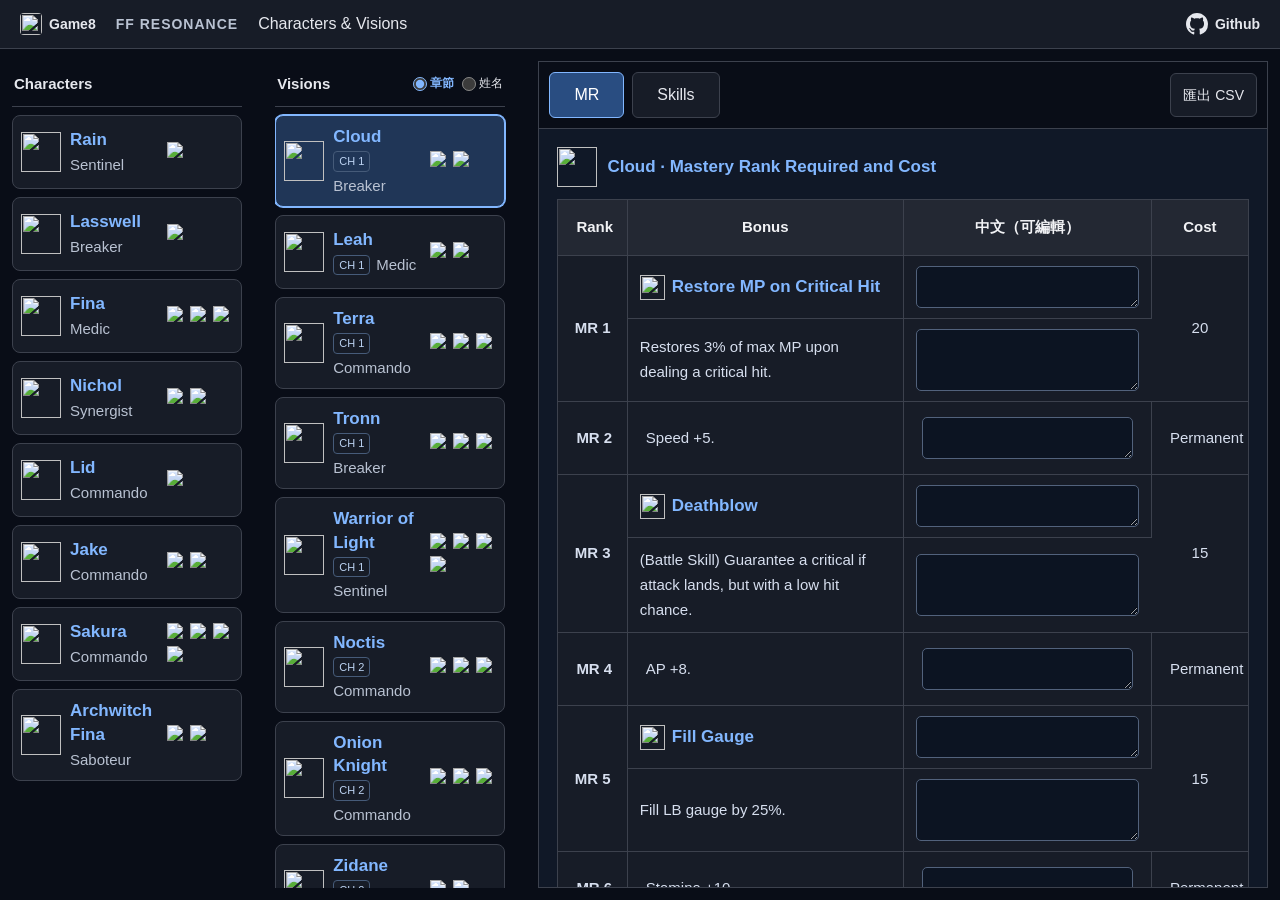
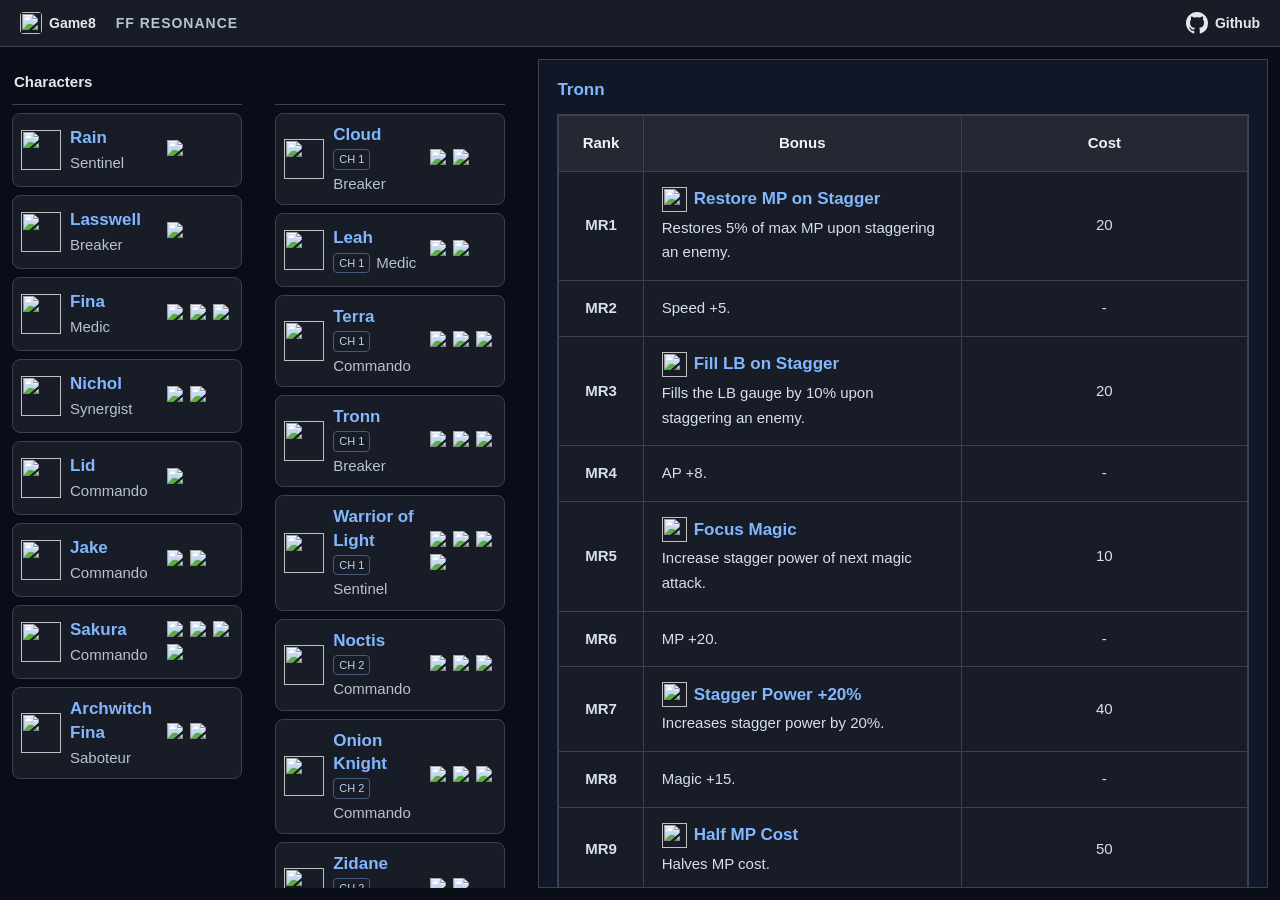
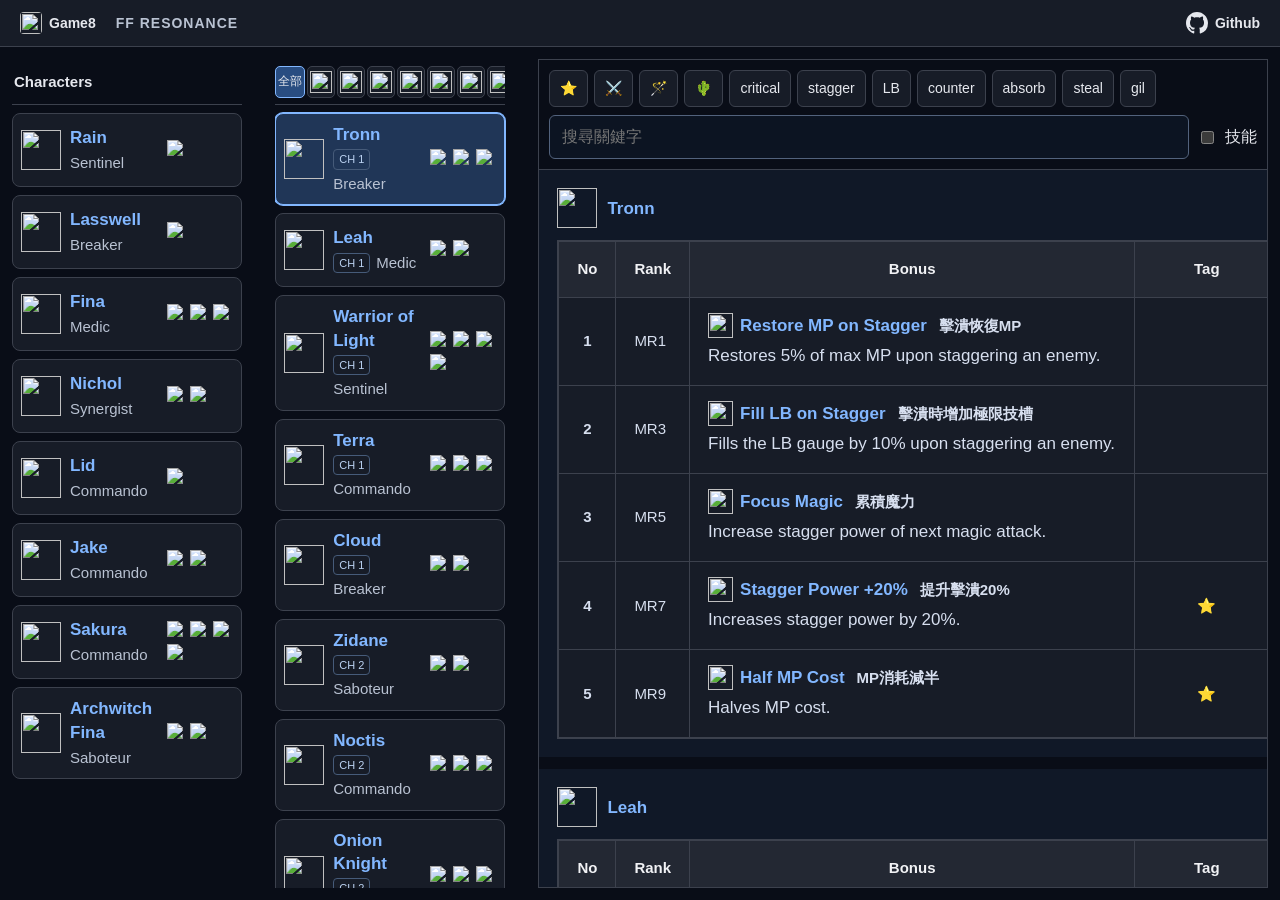
